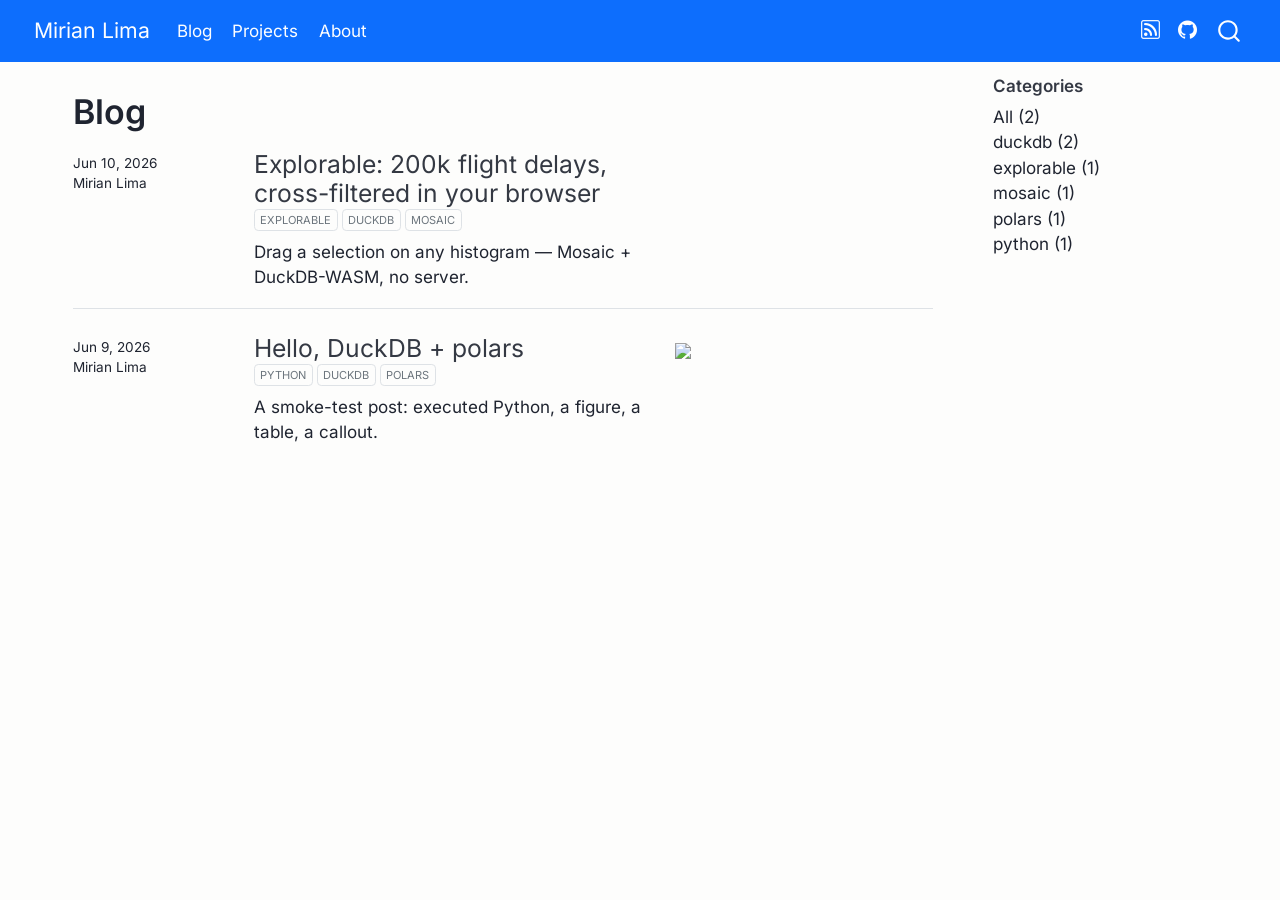
==== ai_docs/design-samples/sample-listing.html @ 85ce5314 "Add self-contained sample pages for the Claude Design round" ====
<!DOCTYPE html>
<html xmlns="http://www.w3.org/1999/xhtml" lang="en" xml:lang="en"><head>

<meta charset="utf-8">
<meta name="generator" content="quarto-1.8.24">

<meta name="viewport" content="width=device-width, initial-scale=1.0, user-scalable=yes">


<title>Blog – Mirian Lima</title>
<style>
code{white-space: pre-wrap;}
span.smallcaps{font-variant: small-caps;}
div.columns{display: flex; gap: min(4vw, 1.5em);}
div.column{flex: auto; overflow-x: auto;}
div.hanging-indent{margin-left: 1.5em; text-indent: -1.5em;}
ul.task-list{list-style: none;}
ul.task-list li input[type="checkbox"] {
width: 0.8em;
margin: 0 0.8em 0.2em -1em;  vertical-align: middle;
}
</style>


<script>const headroomChanged = new CustomEvent("quarto-hrChanged", {
  detail: {},
  bubbles: true,
  cancelable: false,
  composed: false,
});

const announceDismiss = () => {
  const annEl = window.document.getElementById("quarto-announcement");
  if (annEl) {
    annEl.remove();

    const annId = annEl.getAttribute("data-announcement-id");
    window.localStorage.setItem(`quarto-announce-${annId}`, "true");
  }
};

const announceRegister = () => {
  const annEl = window.document.getElementById("quarto-announcement");
  if (annEl) {
    const annId = annEl.getAttribute("data-announcement-id");
    const isDismissed =
      window.localStorage.getItem(`quarto-announce-${annId}`) || false;
    if (isDismissed) {
      announceDismiss();
      return;
    } else {
      annEl.classList.remove("hidden");
    }

    const actionEl = annEl.querySelector(".quarto-announcement-action");
    if (actionEl) {
      actionEl.addEventListener("click", function (e) {
        e.preventDefault();
        // Hide the bar immediately
        announceDismiss();
      });
    }
  }
};

window.document.addEventListener("DOMContentLoaded", function () {
  let init = false;

  announceRegister();

  // Manage the back to top button, if one is present.
  let lastScrollTop = window.pageYOffset || document.documentElement.scrollTop;
  const scrollDownBuffer = 5;
  const scrollUpBuffer = 35;
  const btn = document.getElementById("quarto-back-to-top");
  const hideBackToTop = () => {
    btn.style.display = "none";
  };
  const showBackToTop = () => {
    btn.style.display = "inline-block";
  };
  if (btn) {
    window.document.addEventListener(
      "scroll",
      function () {
        const currentScrollTop =
          window.pageYOffset || document.documentElement.scrollTop;

        // Shows and hides the button 'intelligently' as the user scrolls
        if (currentScrollTop - scrollDownBuffer > lastScrollTop) {
          hideBackToTop();
          lastScrollTop = currentScrollTop <= 0 ? 0 : currentScrollTop;
        } else if (currentScrollTop < lastScrollTop - scrollUpBuffer) {
          showBackToTop();
          lastScrollTop = currentScrollTop <= 0 ? 0 : currentScrollTop;
        }

        // Show the button at the bottom, hides it at the top
        if (currentScrollTop <= 0) {
          hideBackToTop();
        } else if (
          window.innerHeight + currentScrollTop >=
          document.body.offsetHeight
        ) {
          showBackToTop();
        }
      },
      false
    );
  }

  function throttle(func, wait) {
    var timeout;
    return function () {
      const context = this;
      const args = arguments;
      const later = function () {
        clearTimeout(timeout);
        timeout = null;
        func.apply(context, args);
      };

      if (!timeout) {
        timeout = setTimeout(later, wait);
      }
    };
  }

  function headerOffset() {
    // Set an offset if there is are fixed top navbar
    const headerEl = window.document.querySelector("header.fixed-top");
    if (headerEl) {
      return headerEl.clientHeight;
    } else {
      return 0;
    }
  }

  function footerOffset() {
    const footerEl = window.document.querySelector("footer.footer");
    if (footerEl) {
      return footerEl.clientHeight;
    } else {
      return 0;
    }
  }

  function dashboardOffset() {
    const dashboardNavEl = window.document.getElementById(
      "quarto-dashboard-header"
    );
    if (dashboardNavEl !== null) {
      return dashboardNavEl.clientHeight;
    } else {
      return 0;
    }
  }

  function updateDocumentOffsetWithoutAnimation() {
    updateDocumentOffset(false);
  }

  function updateDocumentOffset(animated) {
    // set body offset
    const topOffset = headerOffset();
    const bodyOffset = topOffset + footerOffset() + dashboardOffset();
    const bodyEl = window.document.body;
    bodyEl.setAttribute("data-bs-offset", topOffset);
    bodyEl.style.paddingTop = topOffset + "px";

    // deal with sidebar offsets
    const sidebars = window.document.querySelectorAll(
      ".sidebar, .headroom-target"
    );
    sidebars.forEach((sidebar) => {
      if (!animated) {
        sidebar.classList.add("notransition");
        // Remove the no transition class after the animation has time to complete
        setTimeout(function () {
          sidebar.classList.remove("notransition");
        }, 201);
      }

      if (window.Headroom && sidebar.classList.contains("sidebar-unpinned")) {
        sidebar.style.top = "0";
        sidebar.style.maxHeight = "100vh";
      } else {
        sidebar.style.top = topOffset + "px";
        sidebar.style.maxHeight = "calc(100vh - " + topOffset + "px)";
      }
    });

    // allow space for footer
    const mainContainer = window.document.querySelector(".quarto-container");
    if (mainContainer) {
      mainContainer.style.minHeight = "calc(100vh - " + bodyOffset + "px)";
    }

    // link offset
    let linkStyle = window.document.querySelector("#quarto-target-style");
    if (!linkStyle) {
      linkStyle = window.document.createElement("style");
      linkStyle.setAttribute("id", "quarto-target-style");
      window.document.head.appendChild(linkStyle);
    }
    while (linkStyle.firstChild) {
      linkStyle.removeChild(linkStyle.firstChild);
    }
    if (topOffset > 0) {
      linkStyle.appendChild(
        window.document.createTextNode(`
      section:target::before {
        content: "";
        display: block;
        height: ${topOffset}px;
        margin: -${topOffset}px 0 0;
      }`)
      );
    }
    if (init) {
      window.dispatchEvent(headroomChanged);
    }
    init = true;
  }

  // initialize headroom
  var header = window.document.querySelector("#quarto-header");
  if (header && window.Headroom) {
    const headroom = new window.Headroom(header, {
      tolerance: 5,
      onPin: function () {
        const sidebars = window.document.querySelectorAll(
          ".sidebar, .headroom-target"
        );
        sidebars.forEach((sidebar) => {
          sidebar.classList.remove("sidebar-unpinned");
        });
        updateDocumentOffset();
      },
      onUnpin: function () {
        const sidebars = window.document.querySelectorAll(
          ".sidebar, .headroom-target"
        );
        sidebars.forEach((sidebar) => {
          sidebar.classList.add("sidebar-unpinned");
        });
        updateDocumentOffset();
      },
    });
    headroom.init();

    let frozen = false;
    window.quartoToggleHeadroom = function () {
      if (frozen) {
        headroom.unfreeze();
        frozen = false;
      } else {
        headroom.freeze();
        frozen = true;
      }
    };
  }

  window.addEventListener(
    "hashchange",
    function (e) {
      if (
        getComputedStyle(document.documentElement).scrollBehavior !== "smooth"
      ) {
        window.scrollTo(0, window.pageYOffset - headerOffset());
      }
    },
    false
  );

  // Observe size changed for the header
  const headerEl = window.document.querySelector("header.fixed-top");
  if (headerEl && window.ResizeObserver) {
    const observer = new window.ResizeObserver(() => {
      setTimeout(updateDocumentOffsetWithoutAnimation, 0);
    });
    observer.observe(headerEl, {
      attributes: true,
      childList: true,
      characterData: true,
    });
  } else {
    window.addEventListener(
      "resize",
      throttle(updateDocumentOffsetWithoutAnimation, 50)
    );
  }
  setTimeout(updateDocumentOffsetWithoutAnimation, 250);

  // fixup index.html links if we aren't on the filesystem
  if (window.location.protocol !== "file:") {
    const links = window.document.querySelectorAll("a");
    for (let i = 0; i < links.length; i++) {
      if (links[i].href) {
        links[i].dataset.originalHref = links[i].href;
        links[i].href = links[i].href.replace(/\/index\.html/, "/");
      }
    }

    // Fixup any sharing links that require urls
    // Append url to any sharing urls
    const sharingLinks = window.document.querySelectorAll(
      "a.sidebar-tools-main-item, a.quarto-navigation-tool, a.quarto-navbar-tools, a.quarto-navbar-tools-item"
    );
    for (let i = 0; i < sharingLinks.length; i++) {
      const sharingLink = sharingLinks[i];
      const href = sharingLink.getAttribute("href");
      if (href) {
        sharingLink.setAttribute(
          "href",
          href.replace("|url|", window.location.href)
        );
      }
    }

    // Scroll the active navigation item into view, if necessary
    const navSidebar = window.document.querySelector("nav#quarto-sidebar");
    if (navSidebar) {
      // Find the active item
      const activeItem = navSidebar.querySelector("li.sidebar-item a.active");
      if (activeItem) {
        // Wait for the scroll height and height to resolve by observing size changes on the
        // nav element that is scrollable
        const resizeObserver = new ResizeObserver((_entries) => {
          // The bottom of the element
          const elBottom = activeItem.offsetTop;
          const viewBottom = navSidebar.scrollTop + navSidebar.clientHeight;

          // The element height and scroll height are the same, then we are still loading
          if (viewBottom !== navSidebar.scrollHeight) {
            // Determine if the item isn't visible and scroll to it
            if (elBottom >= viewBottom) {
              navSidebar.scrollTop = elBottom;
            }

            // stop observing now since we've completed the scroll
            resizeObserver.unobserve(navSidebar);
          }
        });
        resizeObserver.observe(navSidebar);
      }
    }
  }
});
</script>
<script>/*!
 * headroom.js v0.12.0 - Give your page some headroom. Hide your header until you need it
 * Copyright (c) 2020 Nick Williams - http://wicky.nillia.ms/headroom.js
 * License: MIT
 */

!function(t,n){"object"==typeof exports&&"undefined"!=typeof module?module.exports=n():"function"==typeof define&&define.amd?define(n):(t=t||self).Headroom=n()}(this,function(){"use strict";function t(){return"undefined"!=typeof window}function d(t){return function(t){return t&&t.document&&function(t){return 9===t.nodeType}(t.document)}(t)?function(t){var n=t.document,o=n.body,s=n.documentElement;return{scrollHeight:function(){return Math.max(o.scrollHeight,s.scrollHeight,o.offsetHeight,s.offsetHeight,o.clientHeight,s.clientHeight)},height:function(){return t.innerHeight||s.clientHeight||o.clientHeight},scrollY:function(){return void 0!==t.pageYOffset?t.pageYOffset:(s||o.parentNode||o).scrollTop}}}(t):function(t){return{scrollHeight:function(){return Math.max(t.scrollHeight,t.offsetHeight,t.clientHeight)},height:function(){return Math.max(t.offsetHeight,t.clientHeight)},scrollY:function(){return t.scrollTop}}}(t)}function n(t,s,e){var n,o=function(){var n=!1;try{var t={get passive(){n=!0}};window.addEventListener("test",t,t),window.removeEventListener("test",t,t)}catch(t){n=!1}return n}(),i=!1,r=d(t),l=r.scrollY(),a={};function c(){var t=Math.round(r.scrollY()),n=r.height(),o=r.scrollHeight();a.scrollY=t,a.lastScrollY=l,a.direction=l<t?"down":"up",a.distance=Math.abs(t-l),a.isOutOfBounds=t<0||o<t+n,a.top=t<=s.offset[a.direction],a.bottom=o<=t+n,a.toleranceExceeded=a.distance>s.tolerance[a.direction],e(a),l=t,i=!1}function h(){i||(i=!0,n=requestAnimationFrame(c))}var u=!!o&&{passive:!0,capture:!1};return t.addEventListener("scroll",h,u),c(),{destroy:function(){cancelAnimationFrame(n),t.removeEventListener("scroll",h,u)}}}function o(t){return t===Object(t)?t:{down:t,up:t}}function s(t,n){n=n||{},Object.assign(this,s.options,n),this.classes=Object.assign({},s.options.classes,n.classes),this.elem=t,this.tolerance=o(this.tolerance),this.offset=o(this.offset),this.initialised=!1,this.frozen=!1}return s.prototype={constructor:s,init:function(){return s.cutsTheMustard&&!this.initialised&&(this.addClass("initial"),this.initialised=!0,setTimeout(function(t){t.scrollTracker=n(t.scroller,{offset:t.offset,tolerance:t.tolerance},t.update.bind(t))},100,this)),this},destroy:function(){this.initialised=!1,Object.keys(this.classes).forEach(this.removeClass,this),this.scrollTracker.destroy()},unpin:function(){!this.hasClass("pinned")&&this.hasClass("unpinned")||(this.addClass("unpinned"),this.removeClass("pinned"),this.onUnpin&&this.onUnpin.call(this))},pin:function(){this.hasClass("unpinned")&&(this.addClass("pinned"),this.removeClass("unpinned"),this.onPin&&this.onPin.call(this))},freeze:function(){this.frozen=!0,this.addClass("frozen")},unfreeze:function(){this.frozen=!1,this.removeClass("frozen")},top:function(){this.hasClass("top")||(this.addClass("top"),this.removeClass("notTop"),this.onTop&&this.onTop.call(this))},notTop:function(){this.hasClass("notTop")||(this.addClass("notTop"),this.removeClass("top"),this.onNotTop&&this.onNotTop.call(this))},bottom:function(){this.hasClass("bottom")||(this.addClass("bottom"),this.removeClass("notBottom"),this.onBottom&&this.onBottom.call(this))},notBottom:function(){this.hasClass("notBottom")||(this.addClass("notBottom"),this.removeClass("bottom"),this.onNotBottom&&this.onNotBottom.call(this))},shouldUnpin:function(t){return"down"===t.direction&&!t.top&&t.toleranceExceeded},shouldPin:function(t){return"up"===t.direction&&t.toleranceExceeded||t.top},addClass:function(t){this.elem.classList.add.apply(this.elem.classList,this.classes[t].split(" "))},removeClass:function(t){this.elem.classList.remove.apply(this.elem.classList,this.classes[t].split(" "))},hasClass:function(t){return this.classes[t].split(" ").every(function(t){return this.classList.contains(t)},this.elem)},update:function(t){t.isOutOfBounds||!0!==this.frozen&&(t.top?this.top():this.notTop(),t.bottom?this.bottom():this.notBottom(),this.shouldUnpin(t)?this.unpin():this.shouldPin(t)&&this.pin())}},s.options={tolerance:{up:0,down:0},offset:0,scroller:t()?window:null,classes:{frozen:"headroom--frozen",pinned:"headroom--pinned",unpinned:"headroom--unpinned",top:"headroom--top",notTop:"headroom--not-top",bottom:"headroom--bottom",notBottom:"headroom--not-bottom",initial:"headroom"}},s.cutsTheMustard=!!(t()&&function(){}.bind&&"classList"in document.documentElement&&Object.assign&&Object.keys&&requestAnimationFrame),s});
</script>
<script>/*!
 * clipboard.js v2.0.11
 * https://clipboardjs.com/
 *
 * Licensed MIT © Zeno Rocha
 */
!function(t,e){"object"==typeof exports&&"object"==typeof module?module.exports=e():"function"==typeof define&&define.amd?define([],e):"object"==typeof exports?exports.ClipboardJS=e():t.ClipboardJS=e()}(this,function(){return n={686:function(t,e,n){"use strict";n.d(e,{default:function(){return b}});var e=n(279),i=n.n(e),e=n(370),u=n.n(e),e=n(817),r=n.n(e);function c(t){try{return document.execCommand(t)}catch(t){return}}var a=function(t){t=r()(t);return c("cut"),t};function o(t,e){var n,o,t=(n=t,o="rtl"===document.documentElement.getAttribute("dir"),(t=document.createElement("textarea")).style.fontSize="12pt",t.style.border="0",t.style.padding="0",t.style.margin="0",t.style.position="absolute",t.style[o?"right":"left"]="-9999px",o=window.pageYOffset||document.documentElement.scrollTop,t.style.top="".concat(o,"px"),t.setAttribute("readonly",""),t.value=n,t);return e.container.appendChild(t),e=r()(t),c("copy"),t.remove(),e}var f=function(t){var e=1<arguments.length&&void 0!==arguments[1]?arguments[1]:{container:document.body},n="";return"string"==typeof t?n=o(t,e):t instanceof HTMLInputElement&&!["text","search","url","tel","password"].includes(null==t?void 0:t.type)?n=o(t.value,e):(n=r()(t),c("copy")),n};function l(t){return(l="function"==typeof Symbol&&"symbol"==typeof Symbol.iterator?function(t){return typeof t}:function(t){return t&&"function"==typeof Symbol&&t.constructor===Symbol&&t!==Symbol.prototype?"symbol":typeof t})(t)}var s=function(){var t=0<arguments.length&&void 0!==arguments[0]?arguments[0]:{},e=t.action,n=void 0===e?"copy":e,o=t.container,e=t.target,t=t.text;if("copy"!==n&&"cut"!==n)throw new Error('Invalid "action" value, use either "copy" or "cut"');if(void 0!==e){if(!e||"object"!==l(e)||1!==e.nodeType)throw new Error('Invalid "target" value, use a valid Element');if("copy"===n&&e.hasAttribute("disabled"))throw new Error('Invalid "target" attribute. Please use "readonly" instead of "disabled" attribute');if("cut"===n&&(e.hasAttribute("readonly")||e.hasAttribute("disabled")))throw new Error('Invalid "target" attribute. You can\'t cut text from elements with "readonly" or "disabled" attributes')}return t?f(t,{container:o}):e?"cut"===n?a(e):f(e,{container:o}):void 0};function p(t){return(p="function"==typeof Symbol&&"symbol"==typeof Symbol.iterator?function(t){return typeof t}:function(t){return t&&"function"==typeof Symbol&&t.constructor===Symbol&&t!==Symbol.prototype?"symbol":typeof t})(t)}function d(t,e){for(var n=0;n<e.length;n++){var o=e[n];o.enumerable=o.enumerable||!1,o.configurable=!0,"value"in o&&(o.writable=!0),Object.defineProperty(t,o.key,o)}}function y(t,e){return(y=Object.setPrototypeOf||function(t,e){return t.__proto__=e,t})(t,e)}function h(n){var o=function(){if("undefined"==typeof Reflect||!Reflect.construct)return!1;if(Reflect.construct.sham)return!1;if("function"==typeof Proxy)return!0;try{return Date.prototype.toString.call(Reflect.construct(Date,[],function(){})),!0}catch(t){return!1}}();return function(){var t,e=v(n);return t=o?(t=v(this).constructor,Reflect.construct(e,arguments,t)):e.apply(this,arguments),e=this,!(t=t)||"object"!==p(t)&&"function"!=typeof t?function(t){if(void 0!==t)return t;throw new ReferenceError("this hasn't been initialised - super() hasn't been called")}(e):t}}function v(t){return(v=Object.setPrototypeOf?Object.getPrototypeOf:function(t){return t.__proto__||Object.getPrototypeOf(t)})(t)}function m(t,e){t="data-clipboard-".concat(t);if(e.hasAttribute(t))return e.getAttribute(t)}var b=function(){!function(t,e){if("function"!=typeof e&&null!==e)throw new TypeError("Super expression must either be null or a function");t.prototype=Object.create(e&&e.prototype,{constructor:{value:t,writable:!0,configurable:!0}}),e&&y(t,e)}(r,i());var t,e,n,o=h(r);function r(t,e){var n;return function(t){if(!(t instanceof r))throw new TypeError("Cannot call a class as a function")}(this),(n=o.call(this)).resolveOptions(e),n.listenClick(t),n}return t=r,n=[{key:"copy",value:function(t){var e=1<arguments.length&&void 0!==arguments[1]?arguments[1]:{container:document.body};return f(t,e)}},{key:"cut",value:function(t){return a(t)}},{key:"isSupported",value:function(){var t=0<arguments.length&&void 0!==arguments[0]?arguments[0]:["copy","cut"],t="string"==typeof t?[t]:t,e=!!document.queryCommandSupported;return t.forEach(function(t){e=e&&!!document.queryCommandSupported(t)}),e}}],(e=[{key:"resolveOptions",value:function(){var t=0<arguments.length&&void 0!==arguments[0]?arguments[0]:{};this.action="function"==typeof t.action?t.action:this.defaultAction,this.target="function"==typeof t.target?t.target:this.defaultTarget,this.text="function"==typeof t.text?t.text:this.defaultText,this.container="object"===p(t.container)?t.container:document.body}},{key:"listenClick",value:function(t){var e=this;this.listener=u()(t,"click",function(t){return e.onClick(t)})}},{key:"onClick",value:function(t){var e=t.delegateTarget||t.currentTarget,n=this.action(e)||"copy",t=s({action:n,container:this.container,target:this.target(e),text:this.text(e)});this.emit(t?"success":"error",{action:n,text:t,trigger:e,clearSelection:function(){e&&e.focus(),window.getSelection().removeAllRanges()}})}},{key:"defaultAction",value:function(t){return m("action",t)}},{key:"defaultTarget",value:function(t){t=m("target",t);if(t)return document.querySelector(t)}},{key:"defaultText",value:function(t){return m("text",t)}},{key:"destroy",value:function(){this.listener.destroy()}}])&&d(t.prototype,e),n&&d(t,n),r}()},828:function(t){var e;"undefined"==typeof Element||Element.prototype.matches||((e=Element.prototype).matches=e.matchesSelector||e.mozMatchesSelector||e.msMatchesSelector||e.oMatchesSelector||e.webkitMatchesSelector),t.exports=function(t,e){for(;t&&9!==t.nodeType;){if("function"==typeof t.matches&&t.matches(e))return t;t=t.parentNode}}},438:function(t,e,n){var u=n(828);function i(t,e,n,o,r){var i=function(e,n,t,o){return function(t){t.delegateTarget=u(t.target,n),t.delegateTarget&&o.call(e,t)}}.apply(this,arguments);return t.addEventListener(n,i,r),{destroy:function(){t.removeEventListener(n,i,r)}}}t.exports=function(t,e,n,o,r){return"function"==typeof t.addEventListener?i.apply(null,arguments):"function"==typeof n?i.bind(null,document).apply(null,arguments):("string"==typeof t&&(t=document.querySelectorAll(t)),Array.prototype.map.call(t,function(t){return i(t,e,n,o,r)}))}},879:function(t,n){n.node=function(t){return void 0!==t&&t instanceof HTMLElement&&1===t.nodeType},n.nodeList=function(t){var e=Object.prototype.toString.call(t);return void 0!==t&&("[object NodeList]"===e||"[object HTMLCollection]"===e)&&"length"in t&&(0===t.length||n.node(t[0]))},n.string=function(t){return"string"==typeof t||t instanceof String},n.fn=function(t){return"[object Function]"===Object.prototype.toString.call(t)}},370:function(t,e,n){var f=n(879),l=n(438);t.exports=function(t,e,n){if(!t&&!e&&!n)throw new Error("Missing required arguments");if(!f.string(e))throw new TypeError("Second argument must be a String");if(!f.fn(n))throw new TypeError("Third argument must be a Function");if(f.node(t))return c=e,a=n,(u=t).addEventListener(c,a),{destroy:function(){u.removeEventListener(c,a)}};if(f.nodeList(t))return o=t,r=e,i=n,Array.prototype.forEach.call(o,function(t){t.addEventListener(r,i)}),{destroy:function(){Array.prototype.forEach.call(o,function(t){t.removeEventListener(r,i)})}};if(f.string(t))return t=t,e=e,n=n,l(document.body,t,e,n);throw new TypeError("First argument must be a String, HTMLElement, HTMLCollection, or NodeList");var o,r,i,u,c,a}},817:function(t){t.exports=function(t){var e,n="SELECT"===t.nodeName?(t.focus(),t.value):"INPUT"===t.nodeName||"TEXTAREA"===t.nodeName?((e=t.hasAttribute("readonly"))||t.setAttribute("readonly",""),t.select(),t.setSelectionRange(0,t.value.length),e||t.removeAttribute("readonly"),t.value):(t.hasAttribute("contenteditable")&&t.focus(),n=window.getSelection(),(e=document.createRange()).selectNodeContents(t),n.removeAllRanges(),n.addRange(e),n.toString());return n}},279:function(t){function e(){}e.prototype={on:function(t,e,n){var o=this.e||(this.e={});return(o[t]||(o[t]=[])).push({fn:e,ctx:n}),this},once:function(t,e,n){var o=this;function r(){o.off(t,r),e.apply(n,arguments)}return r._=e,this.on(t,r,n)},emit:function(t){for(var e=[].slice.call(arguments,1),n=((this.e||(this.e={}))[t]||[]).slice(),o=0,r=n.length;o<r;o++)n[o].fn.apply(n[o].ctx,e);return this},off:function(t,e){var n=this.e||(this.e={}),o=n[t],r=[];if(o&&e)for(var i=0,u=o.length;i<u;i++)o[i].fn!==e&&o[i].fn._!==e&&r.push(o[i]);return r.length?n[t]=r:delete n[t],this}},t.exports=e,t.exports.TinyEmitter=e}},r={},o.n=function(t){var e=t&&t.__esModule?function(){return t.default}:function(){return t};return o.d(e,{a:e}),e},o.d=function(t,e){for(var n in e)o.o(e,n)&&!o.o(t,n)&&Object.defineProperty(t,n,{enumerable:!0,get:e[n]})},o.o=function(t,e){return Object.prototype.hasOwnProperty.call(t,e)},o(686).default;function o(t){if(r[t])return r[t].exports;var e=r[t]={exports:{}};return n[t](e,e.exports,o),e.exports}var n,r});</script>
<script>/*! @algolia/autocomplete-js 1.19.1 | MIT License | © Algolia, Inc. and contributors | https://github.com/algolia/autocomplete */
!function(e,t){"object"==typeof exports&&"undefined"!=typeof module?t(exports):"function"==typeof define&&define.amd?define(["exports"],t):t((e="undefined"!=typeof globalThis?globalThis:e||self)["@algolia/autocomplete-js"]={})}(this,(function(e){"use strict";function t(e,t){var n=Object.keys(e);if(Object.getOwnPropertySymbols){var r=Object.getOwnPropertySymbols(e);t&&(r=r.filter((function(t){return Object.getOwnPropertyDescriptor(e,t).enumerable}))),n.push.apply(n,r)}return n}function n(e){for(var n=1;n<arguments.length;n++){var r=null!=arguments[n]?arguments[n]:{};n%2?t(Object(r),!0).forEach((function(t){o(e,t,r[t])})):Object.getOwnPropertyDescriptors?Object.defineProperties(e,Object.getOwnPropertyDescriptors(r)):t(Object(r)).forEach((function(t){Object.defineProperty(e,t,Object.getOwnPropertyDescriptor(r,t))}))}return e}function r(e){return r="function"==typeof Symbol&&"symbol"==typeof Symbol.iterator?function(e){return typeof e}:function(e){return e&&"function"==typeof Symbol&&e.constructor===Symbol&&e!==Symbol.prototype?"symbol":typeof e},r(e)}function o(e,t,n){return(t=function(e){var t=function(e,t){if("object"!=typeof e||null===e)return e;var n=e[Symbol.toPrimitive];if(void 0!==n){var r=n.call(e,t||"default");if("object"!=typeof r)return r;throw new TypeError("@@toPrimitive must return a primitive value.")}return("string"===t?String:Number)(e)}(e,"string");return"symbol"==typeof t?t:String(t)}(t))in e?Object.defineProperty(e,t,{value:n,enumerable:!0,configurable:!0,writable:!0}):e[t]=n,e}function i(){return i=Object.assign?Object.assign.bind():function(e){for(var t=1;t<arguments.length;t++){var n=arguments[t];for(var r in n)Object.prototype.hasOwnProperty.call(n,r)&&(e[r]=n[r])}return e},i.apply(this,arguments)}function u(e,t){if(null==e)return{};var n,r,o=function(e,t){if(null==e)return{};var n,r,o={},i=Object.keys(e);for(r=0;r<i.length;r++)n=i[r],t.indexOf(n)>=0||(o[n]=e[n]);return o}(e,t);if(Object.getOwnPropertySymbols){var i=Object.getOwnPropertySymbols(e);for(r=0;r<i.length;r++)n=i[r],t.indexOf(n)>=0||Object.prototype.propertyIsEnumerable.call(e,n)&&(o[n]=e[n])}return o}function a(e,t){return function(e){if(Array.isArray(e))return e}(e)||function(e,t){var n=null==e?null:"undefined"!=typeof Symbol&&e[Symbol.iterator]||e["@@iterator"];if(null!=n){var r,o,i,u,a=[],l=!0,c=!1;try{if(i=(n=n.call(e)).next,0===t){if(Object(n)!==n)return;l=!1}else for(;!(l=(r=i.call(n)).done)&&(a.push(r.value),a.length!==t);l=!0);}catch(e){c=!0,o=e}finally{try{if(!l&&null!=n.return&&(u=n.return(),Object(u)!==u))return}finally{if(c)throw o}}return a}}(e,t)||c(e,t)||function(){throw new TypeError("Invalid attempt to destructure non-iterable instance.\nIn order to be iterable, non-array objects must have a [Symbol.iterator]() method.")}()}function l(e){return function(e){if(Array.isArray(e))return s(e)}(e)||function(e){if("undefined"!=typeof Symbol&&null!=e[Symbol.iterator]||null!=e["@@iterator"])return Array.from(e)}(e)||c(e)||function(){throw new TypeError("Invalid attempt to spread non-iterable instance.\nIn order to be iterable, non-array objects must have a [Symbol.iterator]() method.")}()}function c(e,t){if(e){if("string"==typeof e)return s(e,t);var n=Object.prototype.toString.call(e).slice(8,-1);return"Object"===n&&e.constructor&&(n=e.constructor.name),"Map"===n||"Set"===n?Array.from(e):"Arguments"===n||/^(?:Ui|I)nt(?:8|16|32)(?:Clamped)?Array$/.test(n)?s(e,t):void 0}}function s(e,t){(null==t||t>e.length)&&(t=e.length);for(var n=0,r=new Array(t);n<t;n++)r[n]=e[n];return r}function f(e){return{current:e}}function p(e,t){var n=void 0;return function(){for(var r=arguments.length,o=new Array(r),i=0;i<r;i++)o[i]=arguments[i];n&&clearTimeout(n),n=setTimeout((function(){return e.apply(void 0,o)}),t)}}function m(e){return e.reduce((function(e,t){return e.concat(t)}),[])}var v=0;function d(){return"autocomplete-".concat(v++)}function y(e,t){return t.reduce((function(e,t){return e&&e[t]}),e)}function b(e){return 0===e.collections.length?0:e.collections.reduce((function(e,t){return e+t.items.length}),0)}function g(e){return e!==Object(e)}function h(e,t){if(e===t)return!0;if(g(e)||g(t)||"function"==typeof e||"function"==typeof t)return e===t;if(Object.keys(e).length!==Object.keys(t).length)return!1;for(var n=0,r=Object.keys(e);n<r.length;n++){var o=r[n];if(!(o in t))return!1;if(!h(e[o],t[o]))return!1}return!0}var _=function(){};var O="1.19.1",S=[{segment:"autocomplete-core",version:O}];function j(e){var t=e.item,n=e.items,r=void 0===n?[]:n;return{index:t.__autocomplete_indexName,items:[t],positions:[1+r.findIndex((function(e){return e.objectID===t.objectID}))],queryID:t.__autocomplete_queryID,algoliaSource:["autocomplete"]}}function P(e,t){return function(e){if(Array.isArray(e))return e}(e)||function(e,t){var n=null==e?null:"undefined"!=typeof Symbol&&e[Symbol.iterator]||e["@@iterator"];if(null!=n){var r,o,i,u,a=[],l=!0,c=!1;try{if(i=(n=n.call(e)).next,0===t){if(Object(n)!==n)return;l=!1}else for(;!(l=(r=i.call(n)).done)&&(a.push(r.value),a.length!==t);l=!0);}catch(e){c=!0,o=e}finally{try{if(!l&&null!=n.return&&(u=n.return(),Object(u)!==u))return}finally{if(c)throw o}}return a}}(e,t)||function(e,t){if(!e)return;if("string"==typeof e)return w(e,t);var n=Object.prototype.toString.call(e).slice(8,-1);"Object"===n&&e.constructor&&(n=e.constructor.name);if("Map"===n||"Set"===n)return Array.from(e);if("Arguments"===n||/^(?:Ui|I)nt(?:8|16|32)(?:Clamped)?Array$/.test(n))return w(e,t)}(e,t)||function(){throw new TypeError("Invalid attempt to destructure non-iterable instance.\nIn order to be iterable, non-array objects must have a [Symbol.iterator]() method.")}()}function w(e,t){(null==t||t>e.length)&&(t=e.length);for(var n=0,r=new Array(t);n<t;n++)r[n]=e[n];return r}var I=["items"],A=["items"];function E(e){return E="function"==typeof Symbol&&"symbol"==typeof Symbol.iterator?function(e){return typeof e}:function(e){return e&&"function"==typeof Symbol&&e.constructor===Symbol&&e!==Symbol.prototype?"symbol":typeof e},E(e)}function D(e){return function(e){if(Array.isArray(e))return C(e)}(e)||function(e){if("undefined"!=typeof Symbol&&null!=e[Symbol.iterator]||null!=e["@@iterator"])return Array.from(e)}(e)||function(e,t){if(!e)return;if("string"==typeof e)return C(e,t);var n=Object.prototype.toString.call(e).slice(8,-1);"Object"===n&&e.constructor&&(n=e.constructor.name);if("Map"===n||"Set"===n)return Array.from(e);if("Arguments"===n||/^(?:Ui|I)nt(?:8|16|32)(?:Clamped)?Array$/.test(n))return C(e,t)}(e)||function(){throw new TypeError("Invalid attempt to spread non-iterable instance.\nIn order to be iterable, non-array objects must have a [Symbol.iterator]() method.")}()}function C(e,t){(null==t||t>e.length)&&(t=e.length);for(var n=0,r=new Array(t);n<t;n++)r[n]=e[n];return r}function k(e,t){if(null==e)return{};var n,r,o=function(e,t){if(null==e)return{};var n,r,o={},i=Object.keys(e);for(r=0;r<i.length;r++)n=i[r],t.indexOf(n)>=0||(o[n]=e[n]);return o}(e,t);if(Object.getOwnPropertySymbols){var i=Object.getOwnPropertySymbols(e);for(r=0;r<i.length;r++)n=i[r],t.indexOf(n)>=0||Object.prototype.propertyIsEnumerable.call(e,n)&&(o[n]=e[n])}return o}function x(e,t){var n=Object.keys(e);if(Object.getOwnPropertySymbols){var r=Object.getOwnPropertySymbols(e);t&&(r=r.filter((function(t){return Object.getOwnPropertyDescriptor(e,t).enumerable}))),n.push.apply(n,r)}return n}function N(e){for(var t=1;t<arguments.length;t++){var n=null!=arguments[t]?arguments[t]:{};t%2?x(Object(n),!0).forEach((function(t){T(e,t,n[t])})):Object.getOwnPropertyDescriptors?Object.defineProperties(e,Object.getOwnPropertyDescriptors(n)):x(Object(n)).forEach((function(t){Object.defineProperty(e,t,Object.getOwnPropertyDescriptor(n,t))}))}return e}function T(e,t,n){return(t=function(e){var t=function(e,t){if("object"!==E(e)||null===e)return e;var n=e[Symbol.toPrimitive];if(void 0!==n){var r=n.call(e,t||"default");if("object"!==E(r))return r;throw new TypeError("@@toPrimitive must return a primitive value.")}return("string"===t?String:Number)(e)}(e,"string");return"symbol"===E(t)?t:String(t)}(t))in e?Object.defineProperty(e,t,{value:n,enumerable:!0,configurable:!0,writable:!0}):e[t]=n,e}function q(e){for(var t=arguments.length>1&&void 0!==arguments[1]?arguments[1]:20,n=[],r=0;r<e.objectIDs.length;r+=t)n.push(N(N({},e),{},{objectIDs:e.objectIDs.slice(r,r+t)}));return n}function B(e){return e.map((function(e){var t=e.items,n=k(e,I);return N(N({},n),{},{objectIDs:(null==t?void 0:t.map((function(e){return e.objectID})))||n.objectIDs})}))}function R(e){var t,n,r,o=(t=P((e.version||"").split(".").map(Number),2),n=t[0],r=t[1],n>=3||2===n&&r>=4||1===n&&r>=10);function i(t,n,r){if(o&&void 0!==r){var i=r[0].__autocomplete_algoliaCredentials,u={"X-Algolia-Application-Id":i.appId,"X-Algolia-API-Key":i.apiKey};e.apply(void 0,[t].concat(D(n),[{headers:u}]))}else e.apply(void 0,[t].concat(D(n)))}return{init:function(t,n){e("init",{appId:t,apiKey:n})},setAuthenticatedUserToken:function(t){e("setAuthenticatedUserToken",t)},setUserToken:function(t){e("setUserToken",t)},clickedObjectIDsAfterSearch:function(){for(var e=arguments.length,t=new Array(e),n=0;n<e;n++)t[n]=arguments[n];t.length>0&&i("clickedObjectIDsAfterSearch",B(t),t[0].items)},clickedObjectIDs:function(){for(var e=arguments.length,t=new Array(e),n=0;n<e;n++)t[n]=arguments[n];t.length>0&&i("clickedObjectIDs",B(t),t[0].items)},clickedFilters:function(){for(var t=arguments.length,n=new Array(t),r=0;r<t;r++)n[r]=arguments[r];n.length>0&&e.apply(void 0,["clickedFilters"].concat(n))},convertedObjectIDsAfterSearch:function(){for(var e=arguments.length,t=new Array(e),n=0;n<e;n++)t[n]=arguments[n];t.length>0&&i("convertedObjectIDsAfterSearch",B(t),t[0].items)},convertedObjectIDs:function(){for(var e=arguments.length,t=new Array(e),n=0;n<e;n++)t[n]=arguments[n];t.length>0&&i("convertedObjectIDs",B(t),t[0].items)},convertedFilters:function(){for(var t=arguments.length,n=new Array(t),r=0;r<t;r++)n[r]=arguments[r];n.length>0&&e.apply(void 0,["convertedFilters"].concat(n))},viewedObjectIDs:function(){for(var e=arguments.length,t=new Array(e),n=0;n<e;n++)t[n]=arguments[n];t.length>0&&t.reduce((function(e,t){var n=t.items,r=k(t,A);return[].concat(D(e),D(q(N(N({},r),{},{objectIDs:(null==n?void 0:n.map((function(e){return e.objectID})))||r.objectIDs})).map((function(e){return{items:n,payload:e}}))))}),[]).forEach((function(e){var t=e.items;return i("viewedObjectIDs",[e.payload],t)}))},viewedFilters:function(){for(var t=arguments.length,n=new Array(t),r=0;r<t;r++)n[r]=arguments[r];n.length>0&&e.apply(void 0,["viewedFilters"].concat(n))}}}function L(e){var t=e.items.reduce((function(e,t){var n;return e[t.__autocomplete_indexName]=(null!==(n=e[t.__autocomplete_indexName])&&void 0!==n?n:[]).concat(t),e}),{});return Object.keys(t).map((function(e){return{index:e,items:t[e],algoliaSource:["autocomplete"]}}))}function F(e){return e.objectID&&e.__autocomplete_indexName&&e.__autocomplete_queryID}function U(e){return U="function"==typeof Symbol&&"symbol"==typeof Symbol.iterator?function(e){return typeof e}:function(e){return e&&"function"==typeof Symbol&&e.constructor===Symbol&&e!==Symbol.prototype?"symbol":typeof e},U(e)}function M(e){return function(e){if(Array.isArray(e))return H(e)}(e)||function(e){if("undefined"!=typeof Symbol&&null!=e[Symbol.iterator]||null!=e["@@iterator"])return Array.from(e)}(e)||function(e,t){if(!e)return;if("string"==typeof e)return H(e,t);var n=Object.prototype.toString.call(e).slice(8,-1);"Object"===n&&e.constructor&&(n=e.constructor.name);if("Map"===n||"Set"===n)return Array.from(e);if("Arguments"===n||/^(?:Ui|I)nt(?:8|16|32)(?:Clamped)?Array$/.test(n))return H(e,t)}(e)||function(){throw new TypeError("Invalid attempt to spread non-iterable instance.\nIn order to be iterable, non-array objects must have a [Symbol.iterator]() method.")}()}function H(e,t){(null==t||t>e.length)&&(t=e.length);for(var n=0,r=new Array(t);n<t;n++)r[n]=e[n];return r}function V(e,t){var n=Object.keys(e);if(Object.getOwnPropertySymbols){var r=Object.getOwnPropertySymbols(e);t&&(r=r.filter((function(t){return Object.getOwnPropertyDescriptor(e,t).enumerable}))),n.push.apply(n,r)}return n}function W(e){for(var t=1;t<arguments.length;t++){var n=null!=arguments[t]?arguments[t]:{};t%2?V(Object(n),!0).forEach((function(t){Q(e,t,n[t])})):Object.getOwnPropertyDescriptors?Object.defineProperties(e,Object.getOwnPropertyDescriptors(n)):V(Object(n)).forEach((function(t){Object.defineProperty(e,t,Object.getOwnPropertyDescriptor(n,t))}))}return e}function Q(e,t,n){return(t=function(e){var t=function(e,t){if("object"!==U(e)||null===e)return e;var n=e[Symbol.toPrimitive];if(void 0!==n){var r=n.call(e,t||"default");if("object"!==U(r))return r;throw new TypeError("@@toPrimitive must return a primitive value.")}return("string"===t?String:Number)(e)}(e,"string");return"symbol"===U(t)?t:String(t)}(t))in e?Object.defineProperty(e,t,{value:n,enumerable:!0,configurable:!0,writable:!0}):e[t]=n,e}var K="2.15.0",$="https://cdn.jsdelivr.net/npm/search-insights@".concat(K,"/dist/search-insights.min.js"),z=p((function(e){var t=e.onItemsChange,n=e.items,r=e.insights,o=e.state;t({insights:r,insightsEvents:L({items:n}).map((function(e){return W({eventName:"Items Viewed"},e)})),state:o})}),400);function G(e){var t=function(e){return W({onItemsChange:function(e){var t=e.insights,n=e.insightsEvents,r=e.state;t.viewedObjectIDs.apply(t,M(n.map((function(e){return W(W({},e),{},{algoliaSource:J(e.algoliaSource,r.context)})}))))},onSelect:function(e){var t=e.insights,n=e.insightsEvents,r=e.state;t.clickedObjectIDsAfterSearch.apply(t,M(n.map((function(e){return W(W({},e),{},{algoliaSource:J(e.algoliaSource,r.context)})}))))},onActive:_,__autocomplete_clickAnalytics:!0},e)}(e),n=t.insightsClient,r=t.insightsInitParams,o=t.onItemsChange,i=t.onSelect,u=t.onActive,a=t.__autocomplete_clickAnalytics,l=n;if(n||function(e){if("undefined"!=typeof window)e({window:window})}((function(e){var t=e.window,n=t.AlgoliaAnalyticsObject||"aa";"string"==typeof n&&(l=t[n]),l||(t.AlgoliaAnalyticsObject=n,t[n]||(t[n]=function(){t[n].queue||(t[n].queue=[]);for(var e=arguments.length,r=new Array(e),o=0;o<e;o++)r[o]=arguments[o];t[n].queue.push(r)}),t[n].version=K,l=t[n],function(e){var t="[Autocomplete]: Could not load search-insights.js. Please load it manually following https://alg.li/insights-autocomplete";try{var n=e.document.createElement("script");n.async=!0,n.src=$,n.onerror=function(){console.error(t)},document.body.appendChild(n)}catch(e){console.error(t)}}(t))})),!l)return{};r&&l("init",W({partial:!0},r));var c=R(l),s=f([]),m=p((function(e){var t=e.state;if(t.isOpen){var n=t.collections.reduce((function(e,t){return[].concat(M(e),M(t.items))}),[]).filter(F);h(s.current.map((function(e){return e.objectID})),n.map((function(e){return e.objectID})))||(s.current=n,n.length>0&&z({onItemsChange:o,items:n,insights:c,state:t}))}}),0);return{name:"aa.algoliaInsightsPlugin",subscribe:function(e){var t=e.setContext,n=e.onSelect,r=e.onActive;function o(e){t({algoliaInsightsPlugin:{__algoliaSearchParameters:W(W({},a?{clickAnalytics:!0}:{}),e?{userToken:X(e)}:{}),insights:c}})}l("addAlgoliaAgent","insights-plugin"),o(),l("onUserTokenChange",(function(e){o(e)})),l("getUserToken",null,(function(e,t){o(t)})),n((function(e){var t=e.item,n=e.state,r=e.event,o=e.source;F(t)&&i({state:n,event:r,insights:c,item:t,insightsEvents:[W({eventName:"Item Selected"},j({item:t,items:o.getItems().filter(F)}))]})})),r((function(e){var t=e.item,n=e.source,r=e.state,o=e.event;F(t)&&u({state:r,event:o,insights:c,item:t,insightsEvents:[W({eventName:"Item Active"},j({item:t,items:n.getItems().filter(F)}))]})}))},onStateChange:function(e){var t=e.state;m({state:t})},__autocomplete_pluginOptions:e}}function J(){var e,t=arguments.length>0&&void 0!==arguments[0]?arguments[0]:[],n=arguments.length>1?arguments[1]:void 0;return[].concat(M(t),["autocomplete-internal"],M(null!==(e=n.algoliaInsightsPlugin)&&void 0!==e&&e.__automaticInsights?["autocomplete-automatic"]:[]))}function X(e){return"number"==typeof e?e.toString():e}function Y(e,t){var n=t;return{then:function(t,r){return Y(e.then(ee(t,n,e),ee(r,n,e)),n)},catch:function(t){return Y(e.catch(ee(t,n,e)),n)},finally:function(t){return t&&n.onCancelList.push(t),Y(e.finally(ee(t&&function(){return n.onCancelList=[],t()},n,e)),n)},cancel:function(){n.isCanceled=!0;var e=n.onCancelList;n.onCancelList=[],e.forEach((function(e){e()}))},isCanceled:function(){return!0===n.isCanceled}}}function Z(e){return Y(e,{isCanceled:!1,onCancelList:[]})}function ee(e,t,n){return e?function(n){return t.isCanceled?n:e(n)}:n}var te,ne=!0;function re(e,t,n,r){if(!n)return null;if(e<0&&(null===t||null!==r&&0===t))return n+e;var o=(null===t?-1:t)+e;return o<=-1||o>=n?null===r?null:0:o}function oe(e,t){var n=Object.keys(e);if(Object.getOwnPropertySymbols){var r=Object.getOwnPropertySymbols(e);t&&(r=r.filter((function(t){return Object.getOwnPropertyDescriptor(e,t).enumerable}))),n.push.apply(n,r)}return n}function ie(e){for(var t=1;t<arguments.length;t++){var n=null!=arguments[t]?arguments[t]:{};t%2?oe(Object(n),!0).forEach((function(t){ue(e,t,n[t])})):Object.getOwnPropertyDescriptors?Object.defineProperties(e,Object.getOwnPropertyDescriptors(n)):oe(Object(n)).forEach((function(t){Object.defineProperty(e,t,Object.getOwnPropertyDescriptor(n,t))}))}return e}function ue(e,t,n){return(t=function(e){var t=function(e,t){if("object"!==ae(e)||null===e)return e;var n=e[Symbol.toPrimitive];if(void 0!==n){var r=n.call(e,t||"default");if("object"!==ae(r))return r;throw new TypeError("@@toPrimitive must return a primitive value.")}return("string"===t?String:Number)(e)}(e,"string");return"symbol"===ae(t)?t:String(t)}(t))in e?Object.defineProperty(e,t,{value:n,enumerable:!0,configurable:!0,writable:!0}):e[t]=n,e}function ae(e){return ae="function"==typeof Symbol&&"symbol"==typeof Symbol.iterator?function(e){return typeof e}:function(e){return e&&"function"==typeof Symbol&&e.constructor===Symbol&&e!==Symbol.prototype?"symbol":typeof e},ae(e)}function le(e,t){var n="undefined"!=typeof Symbol&&e[Symbol.iterator]||e["@@iterator"];if(!n){if(Array.isArray(e)||(n=function(e,t){if(!e)return;if("string"==typeof e)return ce(e,t);var n=Object.prototype.toString.call(e).slice(8,-1);"Object"===n&&e.constructor&&(n=e.constructor.name);if("Map"===n||"Set"===n)return Array.from(e);if("Arguments"===n||/^(?:Ui|I)nt(?:8|16|32)(?:Clamped)?Array$/.test(n))return ce(e,t)}(e))||t&&e&&"number"==typeof e.length){n&&(e=n);var r=0,o=function(){};return{s:o,n:function(){return r>=e.length?{done:!0}:{done:!1,value:e[r++]}},e:function(e){throw e},f:o}}throw new TypeError("Invalid attempt to iterate non-iterable instance.\nIn order to be iterable, non-array objects must have a [Symbol.iterator]() method.")}var i,u=!0,a=!1;return{s:function(){n=n.call(e)},n:function(){var e=n.next();return u=e.done,e},e:function(e){a=!0,i=e},f:function(){try{u||null==n.return||n.return()}finally{if(a)throw i}}}}function ce(e,t){(null==t||t>e.length)&&(t=e.length);for(var n=0,r=new Array(t);n<t;n++)r[n]=e[n];return r}var se=function(e,t){var n,r=!1,o=[],i=le(e);try{for(i.s();!(n=i.n()).done;){var u,a,l,c=null===(u=n.value.__autocomplete_pluginOptions)||void 0===u||null===(a=(l=u).awaitSubmit)||void 0===a?void 0:a.call(l);if("number"==typeof c)o.push(c);else if(!0===c){r=!0;break}}}catch(e){i.e(e)}finally{i.f()}return r?t.wait():o.length>0?t.wait(Math.max.apply(Math,o)):void 0};function fe(e){var t=function(e){var t=e.collections.map((function(e){return e.items.length})).reduce((function(e,t,n){var r=(e[n-1]||0)+t;return e.push(r),e}),[]).reduce((function(t,n){return n<=e.activeItemId?t+1:t}),0);return e.collections[t]}(e);if(!t)return null;var n=t.items[function(e){for(var t=e.state,n=e.collection,r=!1,o=0,i=0;!1===r;){var u=t.collections[o];if(u===n){r=!0;break}i+=u.items.length,o++}return t.activeItemId-i}({state:e,collection:t})],r=t.source;return{item:n,itemInputValue:r.getItemInputValue({item:n,state:e}),itemUrl:r.getItemUrl({item:n,state:e}),source:r}}function pe(e,t,n){return[e,null==n?void 0:n.sourceId,t].filter(Boolean).join("-").replace(/\s/g,"")}var me=/((gt|sm)-|galaxy nexus)|samsung[- ]|samsungbrowser/i;function ve(e){return e.nativeEvent||e}function de(e){return de="function"==typeof Symbol&&"symbol"==typeof Symbol.iterator?function(e){return typeof e}:function(e){return e&&"function"==typeof Symbol&&e.constructor===Symbol&&e!==Symbol.prototype?"symbol":typeof e},de(e)}function ye(e,t){var n=Object.keys(e);if(Object.getOwnPropertySymbols){var r=Object.getOwnPropertySymbols(e);t&&(r=r.filter((function(t){return Object.getOwnPropertyDescriptor(e,t).enumerable}))),n.push.apply(n,r)}return n}function be(e,t,n){return(t=function(e){var t=function(e,t){if("object"!==de(e)||null===e)return e;var n=e[Symbol.toPrimitive];if(void 0!==n){var r=n.call(e,t||"default");if("object"!==de(r))return r;throw new TypeError("@@toPrimitive must return a primitive value.")}return("string"===t?String:Number)(e)}(e,"string");return"symbol"===de(t)?t:String(t)}(t))in e?Object.defineProperty(e,t,{value:n,enumerable:!0,configurable:!0,writable:!0}):e[t]=n,e}function ge(e,t,n){var r,o=t.initialState;return{getState:function(){return o},dispatch:function(r,i){var u=function(e){for(var t=1;t<arguments.length;t++){var n=null!=arguments[t]?arguments[t]:{};t%2?ye(Object(n),!0).forEach((function(t){be(e,t,n[t])})):Object.getOwnPropertyDescriptors?Object.defineProperties(e,Object.getOwnPropertyDescriptors(n)):ye(Object(n)).forEach((function(t){Object.defineProperty(e,t,Object.getOwnPropertyDescriptor(n,t))}))}return e}({},o);o=e(o,{type:r,props:t,payload:i}),n({state:o,prevState:u})},pendingRequests:(r=[],{add:function(e){return r.push(e),e.finally((function(){r=r.filter((function(t){return t!==e}))}))},cancelAll:function(){r.forEach((function(e){return e.cancel()}))},isEmpty:function(){return 0===r.length},wait:function(e){return ne?(ne=!1,te=e?Promise.race([Promise.all(r),new Promise((function(t){return setTimeout(t,e)}))]):Promise.all(r),te.then((function(){ne=!0}))):te}})}}function he(e){return he="function"==typeof Symbol&&"symbol"==typeof Symbol.iterator?function(e){return typeof e}:function(e){return e&&"function"==typeof Symbol&&e.constructor===Symbol&&e!==Symbol.prototype?"symbol":typeof e},he(e)}function _e(e,t){var n=Object.keys(e);if(Object.getOwnPropertySymbols){var r=Object.getOwnPropertySymbols(e);t&&(r=r.filter((function(t){return Object.getOwnPropertyDescriptor(e,t).enumerable}))),n.push.apply(n,r)}return n}function Oe(e){for(var t=1;t<arguments.length;t++){var n=null!=arguments[t]?arguments[t]:{};t%2?_e(Object(n),!0).forEach((function(t){Se(e,t,n[t])})):Object.getOwnPropertyDescriptors?Object.defineProperties(e,Object.getOwnPropertyDescriptors(n)):_e(Object(n)).forEach((function(t){Object.defineProperty(e,t,Object.getOwnPropertyDescriptor(n,t))}))}return e}function Se(e,t,n){return(t=function(e){var t=function(e,t){if("object"!==he(e)||null===e)return e;var n=e[Symbol.toPrimitive];if(void 0!==n){var r=n.call(e,t||"default");if("object"!==he(r))return r;throw new TypeError("@@toPrimitive must return a primitive value.")}return("string"===t?String:Number)(e)}(e,"string");return"symbol"===he(t)?t:String(t)}(t))in e?Object.defineProperty(e,t,{value:n,enumerable:!0,configurable:!0,writable:!0}):e[t]=n,e}function je(e){return je="function"==typeof Symbol&&"symbol"==typeof Symbol.iterator?function(e){return typeof e}:function(e){return e&&"function"==typeof Symbol&&e.constructor===Symbol&&e!==Symbol.prototype?"symbol":typeof e},je(e)}function Pe(e){return function(e){if(Array.isArray(e))return we(e)}(e)||function(e){if("undefined"!=typeof Symbol&&null!=e[Symbol.iterator]||null!=e["@@iterator"])return Array.from(e)}(e)||function(e,t){if(!e)return;if("string"==typeof e)return we(e,t);var n=Object.prototype.toString.call(e).slice(8,-1);"Object"===n&&e.constructor&&(n=e.constructor.name);if("Map"===n||"Set"===n)return Array.from(e);if("Arguments"===n||/^(?:Ui|I)nt(?:8|16|32)(?:Clamped)?Array$/.test(n))return we(e,t)}(e)||function(){throw new TypeError("Invalid attempt to spread non-iterable instance.\nIn order to be iterable, non-array objects must have a [Symbol.iterator]() method.")}()}function we(e,t){(null==t||t>e.length)&&(t=e.length);for(var n=0,r=new Array(t);n<t;n++)r[n]=e[n];return r}function Ie(e,t){var n=Object.keys(e);if(Object.getOwnPropertySymbols){var r=Object.getOwnPropertySymbols(e);t&&(r=r.filter((function(t){return Object.getOwnPropertyDescriptor(e,t).enumerable}))),n.push.apply(n,r)}return n}function Ae(e){for(var t=1;t<arguments.length;t++){var n=null!=arguments[t]?arguments[t]:{};t%2?Ie(Object(n),!0).forEach((function(t){Ee(e,t,n[t])})):Object.getOwnPropertyDescriptors?Object.defineProperties(e,Object.getOwnPropertyDescriptors(n)):Ie(Object(n)).forEach((function(t){Object.defineProperty(e,t,Object.getOwnPropertyDescriptor(n,t))}))}return e}function Ee(e,t,n){return(t=function(e){var t=function(e,t){if("object"!==je(e)||null===e)return e;var n=e[Symbol.toPrimitive];if(void 0!==n){var r=n.call(e,t||"default");if("object"!==je(r))return r;throw new TypeError("@@toPrimitive must return a primitive value.")}return("string"===t?String:Number)(e)}(e,"string");return"symbol"===je(t)?t:String(t)}(t))in e?Object.defineProperty(e,t,{value:n,enumerable:!0,configurable:!0,writable:!0}):e[t]=n,e}function De(e,t){var n,r="undefined"!=typeof window?window:{},o=e.plugins||[];return Ae(Ae({debug:!1,openOnFocus:!1,enterKeyHint:void 0,ignoreCompositionEvents:!1,placeholder:"",autoFocus:!1,defaultActiveItemId:null,stallThreshold:300,insights:void 0,environment:r,shouldPanelOpen:function(e){return b(e.state)>0},reshape:function(e){return e.sources}},e),{},{id:null!==(n=e.id)&&void 0!==n?n:d(),plugins:o,initialState:Ae({activeItemId:null,query:"",completion:null,collections:[],isOpen:!1,status:"idle",context:{}},e.initialState),onStateChange:function(t){var n;null===(n=e.onStateChange)||void 0===n||n.call(e,t),o.forEach((function(e){var n;return null===(n=e.onStateChange)||void 0===n?void 0:n.call(e,t)}))},onSubmit:function(t){var n;null===(n=e.onSubmit)||void 0===n||n.call(e,t),o.forEach((function(e){var n;return null===(n=e.onSubmit)||void 0===n?void 0:n.call(e,t)}))},onReset:function(t){var n;null===(n=e.onReset)||void 0===n||n.call(e,t),o.forEach((function(e){var n;return null===(n=e.onReset)||void 0===n?void 0:n.call(e,t)}))},getSources:function(n){return Promise.all([].concat(Pe(o.map((function(e){return e.getSources}))),[e.getSources]).filter(Boolean).map((function(e){return function(e,t){var n=[];return Promise.resolve(e(t)).then((function(e){return Promise.all(e.filter((function(e){return Boolean(e)})).map((function(e){if(e.sourceId,n.includes(e.sourceId))throw new Error("[Autocomplete] The `sourceId` ".concat(JSON.stringify(e.sourceId)," is not unique."));n.push(e.sourceId);var t={getItemInputValue:function(e){return e.state.query},getItemUrl:function(){},onSelect:function(e){(0,e.setIsOpen)(!1)},onActive:_,onResolve:_};Object.keys(t).forEach((function(e){t[e].__default=!0}));var r=ie(ie({},t),e);return Promise.resolve(r)})))}))}(e,n)}))).then((function(e){return m(e)})).then((function(e){return e.map((function(e){return Ae(Ae({},e),{},{onSelect:function(n){e.onSelect(n),t.forEach((function(e){var t;return null===(t=e.onSelect)||void 0===t?void 0:t.call(e,n)}))},onActive:function(n){e.onActive(n),t.forEach((function(e){var t;return null===(t=e.onActive)||void 0===t?void 0:t.call(e,n)}))},onResolve:function(n){e.onResolve(n),t.forEach((function(e){var t;return null===(t=e.onResolve)||void 0===t?void 0:t.call(e,n)}))}})}))}))},navigator:Ae({navigate:function(e){var t=e.itemUrl;r.location.assign(t)},navigateNewTab:function(e){var t=e.itemUrl,n=r.open(t,"_blank","noopener");null==n||n.focus()},navigateNewWindow:function(e){var t=e.itemUrl;r.open(t,"_blank","noopener")}},e.navigator)})}function Ce(e){return Ce="function"==typeof Symbol&&"symbol"==typeof Symbol.iterator?function(e){return typeof e}:function(e){return e&&"function"==typeof Symbol&&e.constructor===Symbol&&e!==Symbol.prototype?"symbol":typeof e},Ce(e)}function ke(e,t){var n=Object.keys(e);if(Object.getOwnPropertySymbols){var r=Object.getOwnPropertySymbols(e);t&&(r=r.filter((function(t){return Object.getOwnPropertyDescriptor(e,t).enumerable}))),n.push.apply(n,r)}return n}function xe(e){for(var t=1;t<arguments.length;t++){var n=null!=arguments[t]?arguments[t]:{};t%2?ke(Object(n),!0).forEach((function(t){Ne(e,t,n[t])})):Object.getOwnPropertyDescriptors?Object.defineProperties(e,Object.getOwnPropertyDescriptors(n)):ke(Object(n)).forEach((function(t){Object.defineProperty(e,t,Object.getOwnPropertyDescriptor(n,t))}))}return e}function Ne(e,t,n){return(t=function(e){var t=function(e,t){if("object"!==Ce(e)||null===e)return e;var n=e[Symbol.toPrimitive];if(void 0!==n){var r=n.call(e,t||"default");if("object"!==Ce(r))return r;throw new TypeError("@@toPrimitive must return a primitive value.")}return("string"===t?String:Number)(e)}(e,"string");return"symbol"===Ce(t)?t:String(t)}(t))in e?Object.defineProperty(e,t,{value:n,enumerable:!0,configurable:!0,writable:!0}):e[t]=n,e}function Te(e){return Te="function"==typeof Symbol&&"symbol"==typeof Symbol.iterator?function(e){return typeof e}:function(e){return e&&"function"==typeof Symbol&&e.constructor===Symbol&&e!==Symbol.prototype?"symbol":typeof e},Te(e)}function qe(e,t){var n=Object.keys(e);if(Object.getOwnPropertySymbols){var r=Object.getOwnPropertySymbols(e);t&&(r=r.filter((function(t){return Object.getOwnPropertyDescriptor(e,t).enumerable}))),n.push.apply(n,r)}return n}function Be(e){for(var t=1;t<arguments.length;t++){var n=null!=arguments[t]?arguments[t]:{};t%2?qe(Object(n),!0).forEach((function(t){Re(e,t,n[t])})):Object.getOwnPropertyDescriptors?Object.defineProperties(e,Object.getOwnPropertyDescriptors(n)):qe(Object(n)).forEach((function(t){Object.defineProperty(e,t,Object.getOwnPropertyDescriptor(n,t))}))}return e}function Re(e,t,n){return(t=function(e){var t=function(e,t){if("object"!==Te(e)||null===e)return e;var n=e[Symbol.toPrimitive];if(void 0!==n){var r=n.call(e,t||"default");if("object"!==Te(r))return r;throw new TypeError("@@toPrimitive must return a primitive value.")}return("string"===t?String:Number)(e)}(e,"string");return"symbol"===Te(t)?t:String(t)}(t))in e?Object.defineProperty(e,t,{value:n,enumerable:!0,configurable:!0,writable:!0}):e[t]=n,e}function Le(e){return function(e){if(Array.isArray(e))return Fe(e)}(e)||function(e){if("undefined"!=typeof Symbol&&null!=e[Symbol.iterator]||null!=e["@@iterator"])return Array.from(e)}(e)||function(e,t){if(!e)return;if("string"==typeof e)return Fe(e,t);var n=Object.prototype.toString.call(e).slice(8,-1);"Object"===n&&e.constructor&&(n=e.constructor.name);if("Map"===n||"Set"===n)return Array.from(e);if("Arguments"===n||/^(?:Ui|I)nt(?:8|16|32)(?:Clamped)?Array$/.test(n))return Fe(e,t)}(e)||function(){throw new TypeError("Invalid attempt to spread non-iterable instance.\nIn order to be iterable, non-array objects must have a [Symbol.iterator]() method.")}()}function Fe(e,t){(null==t||t>e.length)&&(t=e.length);for(var n=0,r=new Array(t);n<t;n++)r[n]=e[n];return r}function Ue(e){return Boolean(e.execute)}function Me(e,t,n){if(o=e,Boolean(null==o?void 0:o.execute)){var r="algolia"===e.requesterId?Object.assign.apply(Object,[{}].concat(Le(Object.keys(n.context).map((function(e){var t;return null===(t=n.context[e])||void 0===t?void 0:t.__algoliaSearchParameters}))))):{};return Be(Be({},e),{},{requests:e.queries.map((function(n){return{query:"algolia"===e.requesterId?Be(Be({},n),{},{params:Be(Be({},r),n.params)}):n,sourceId:t,transformResponse:e.transformResponse}}))})}var o;return{items:e,sourceId:t}}function He(e){var t=e.reduce((function(e,t){if(!Ue(t))return e.push(t),e;var n=t.searchClient,r=t.execute,o=t.requesterId,i=t.requests,u=e.find((function(e){return Ue(t)&&Ue(e)&&e.searchClient===n&&Boolean(o)&&e.requesterId===o}));if(u){var a;(a=u.items).push.apply(a,Le(i))}else{var l={execute:r,requesterId:o,items:i,searchClient:n};e.push(l)}return e}),[]).map((function(e){if(!Ue(e))return Promise.resolve(e);var t=e,n=t.execute,r=t.items;return n({searchClient:t.searchClient,requests:r})}));return Promise.all(t).then((function(e){return m(e)}))}function Ve(e,t,n){return t.map((function(t){var r,o=e.filter((function(e){return e.sourceId===t.sourceId})),i=o.map((function(e){return e.items})),u=o[0].transformResponse,a=u?u({results:r=i,hits:r.map((function(e){return e.hits})).filter(Boolean),facetHits:r.map((function(e){var t;return null===(t=e.facetHits)||void 0===t?void 0:t.map((function(e){return{label:e.value,count:e.count,_highlightResult:{label:{value:e.highlighted}}}}))})).filter(Boolean)}):i;return t.onResolve({source:t,results:i,items:a,state:n.getState()}),a.every(Boolean),'The `getItems` function from source "'.concat(t.sourceId,'" must return an array of items but returned ').concat(JSON.stringify(void 0),".\n\nDid you forget to return items?\n\nSee: https://www.algolia.com/doc/ui-libraries/autocomplete/core-concepts/sources/#param-getitems"),{source:t,items:a}}))}function We(e){return We="function"==typeof Symbol&&"symbol"==typeof Symbol.iterator?function(e){return typeof e}:function(e){return e&&"function"==typeof Symbol&&e.constructor===Symbol&&e!==Symbol.prototype?"symbol":typeof e},We(e)}var Qe=["event","nextState","props","query","refresh","store"];function Ke(e,t){var n=Object.keys(e);if(Object.getOwnPropertySymbols){var r=Object.getOwnPropertySymbols(e);t&&(r=r.filter((function(t){return Object.getOwnPropertyDescriptor(e,t).enumerable}))),n.push.apply(n,r)}return n}function $e(e){for(var t=1;t<arguments.length;t++){var n=null!=arguments[t]?arguments[t]:{};t%2?Ke(Object(n),!0).forEach((function(t){ze(e,t,n[t])})):Object.getOwnPropertyDescriptors?Object.defineProperties(e,Object.getOwnPropertyDescriptors(n)):Ke(Object(n)).forEach((function(t){Object.defineProperty(e,t,Object.getOwnPropertyDescriptor(n,t))}))}return e}function ze(e,t,n){return(t=function(e){var t=function(e,t){if("object"!==We(e)||null===e)return e;var n=e[Symbol.toPrimitive];if(void 0!==n){var r=n.call(e,t||"default");if("object"!==We(r))return r;throw new TypeError("@@toPrimitive must return a primitive value.")}return("string"===t?String:Number)(e)}(e,"string");return"symbol"===We(t)?t:String(t)}(t))in e?Object.defineProperty(e,t,{value:n,enumerable:!0,configurable:!0,writable:!0}):e[t]=n,e}function Ge(e,t){if(null==e)return{};var n,r,o=function(e,t){if(null==e)return{};var n,r,o={},i=Object.keys(e);for(r=0;r<i.length;r++)n=i[r],t.indexOf(n)>=0||(o[n]=e[n]);return o}(e,t);if(Object.getOwnPropertySymbols){var i=Object.getOwnPropertySymbols(e);for(r=0;r<i.length;r++)n=i[r],t.indexOf(n)>=0||Object.prototype.propertyIsEnumerable.call(e,n)&&(o[n]=e[n])}return o}var Je,Xe,Ye,Ze=null,et=(Je=-1,Xe=-1,Ye=void 0,function(e){var t=++Je;return Promise.resolve(e).then((function(e){return Ye&&t<Xe?Ye:(Xe=t,Ye=e,e)}))});function tt(e){var t=e.event,n=e.nextState,r=void 0===n?{}:n,o=e.props,i=e.query,u=e.refresh,a=e.store,l=Ge(e,Qe);Ze&&o.environment.clearTimeout(Ze);var c=l.setCollections,s=l.setIsOpen,f=l.setQuery,p=l.setActiveItemId,v=l.setStatus,d=l.setContext;if(f(i),p(o.defaultActiveItemId),!i&&!1===o.openOnFocus){var y,b=a.getState().collections.map((function(e){return $e($e({},e),{},{items:[]})}));v("idle"),c(b),s(null!==(y=r.isOpen)&&void 0!==y?y:o.shouldPanelOpen({state:a.getState()}));var g=Z(et(b).then((function(){return Promise.resolve()})));return a.pendingRequests.add(g)}v("loading"),Ze=o.environment.setTimeout((function(){v("stalled")}),o.stallThreshold);var h=Z(et(o.getSources($e({query:i,refresh:u,state:a.getState()},l)).then((function(e){return Promise.all(e.map((function(e){return Promise.resolve(e.getItems($e({query:i,refresh:u,state:a.getState()},l))).then((function(t){return Me(t,e.sourceId,a.getState())}))}))).then(He).then((function(t){var n,r=t.some((function(e){return function(e){return!Array.isArray(e)&&Boolean(null==e?void 0:e._automaticInsights)}(e.items)}));r&&d({algoliaInsightsPlugin:$e($e({},(null===(n=a.getState().context)||void 0===n?void 0:n.algoliaInsightsPlugin)||{}),{},{__automaticInsights:r})});return Ve(t,e,a)})).then((function(e){return function(e){var t=e.collections,n=e.props,r=e.state,o=t.reduce((function(e,t){return xe(xe({},e),{},Ne({},t.source.sourceId,xe(xe({},t.source),{},{getItems:function(){return m(t.items)}})))}),{}),i=n.plugins.reduce((function(e,t){return t.reshape?t.reshape(e):e}),{sourcesBySourceId:o,state:r}).sourcesBySourceId;return m(n.reshape({sourcesBySourceId:i,sources:Object.values(i),state:r})).filter(Boolean).map((function(e){return{source:e,items:e.getItems()}}))}({collections:e,props:o,state:a.getState()})}))})))).then((function(e){var n;v("idle"),c(e);var f=o.shouldPanelOpen({state:a.getState()});s(null!==(n=r.isOpen)&&void 0!==n?n:o.openOnFocus&&!i&&f||f);var p=fe(a.getState());if(null!==a.getState().activeItemId&&p){var m=p.item,d=p.itemInputValue,y=p.itemUrl,b=p.source;b.onActive($e({event:t,item:m,itemInputValue:d,itemUrl:y,refresh:u,source:b,state:a.getState()},l))}})).finally((function(){v("idle"),Ze&&o.environment.clearTimeout(Ze)}));return a.pendingRequests.add(h)}function nt(e){return nt="function"==typeof Symbol&&"symbol"==typeof Symbol.iterator?function(e){return typeof e}:function(e){return e&&"function"==typeof Symbol&&e.constructor===Symbol&&e!==Symbol.prototype?"symbol":typeof e},nt(e)}var rt=["event","props","refresh","store"];function ot(e,t){var n=Object.keys(e);if(Object.getOwnPropertySymbols){var r=Object.getOwnPropertySymbols(e);t&&(r=r.filter((function(t){return Object.getOwnPropertyDescriptor(e,t).enumerable}))),n.push.apply(n,r)}return n}function it(e){for(var t=1;t<arguments.length;t++){var n=null!=arguments[t]?arguments[t]:{};t%2?ot(Object(n),!0).forEach((function(t){ut(e,t,n[t])})):Object.getOwnPropertyDescriptors?Object.defineProperties(e,Object.getOwnPropertyDescriptors(n)):ot(Object(n)).forEach((function(t){Object.defineProperty(e,t,Object.getOwnPropertyDescriptor(n,t))}))}return e}function ut(e,t,n){return(t=function(e){var t=function(e,t){if("object"!==nt(e)||null===e)return e;var n=e[Symbol.toPrimitive];if(void 0!==n){var r=n.call(e,t||"default");if("object"!==nt(r))return r;throw new TypeError("@@toPrimitive must return a primitive value.")}return("string"===t?String:Number)(e)}(e,"string");return"symbol"===nt(t)?t:String(t)}(t))in e?Object.defineProperty(e,t,{value:n,enumerable:!0,configurable:!0,writable:!0}):e[t]=n,e}function at(e,t){if(null==e)return{};var n,r,o=function(e,t){if(null==e)return{};var n,r,o={},i=Object.keys(e);for(r=0;r<i.length;r++)n=i[r],t.indexOf(n)>=0||(o[n]=e[n]);return o}(e,t);if(Object.getOwnPropertySymbols){var i=Object.getOwnPropertySymbols(e);for(r=0;r<i.length;r++)n=i[r],t.indexOf(n)>=0||Object.prototype.propertyIsEnumerable.call(e,n)&&(o[n]=e[n])}return o}function lt(e){return lt="function"==typeof Symbol&&"symbol"==typeof Symbol.iterator?function(e){return typeof e}:function(e){return e&&"function"==typeof Symbol&&e.constructor===Symbol&&e!==Symbol.prototype?"symbol":typeof e},lt(e)}var ct=["props","refresh","store"],st=["inputElement","formElement","panelElement"],ft=["inputElement"],pt=["inputElement","maxLength"],mt=["source"],vt=["item","source"];function dt(e,t){var n=Object.keys(e);if(Object.getOwnPropertySymbols){var r=Object.getOwnPropertySymbols(e);t&&(r=r.filter((function(t){return Object.getOwnPropertyDescriptor(e,t).enumerable}))),n.push.apply(n,r)}return n}function yt(e){for(var t=1;t<arguments.length;t++){var n=null!=arguments[t]?arguments[t]:{};t%2?dt(Object(n),!0).forEach((function(t){bt(e,t,n[t])})):Object.getOwnPropertyDescriptors?Object.defineProperties(e,Object.getOwnPropertyDescriptors(n)):dt(Object(n)).forEach((function(t){Object.defineProperty(e,t,Object.getOwnPropertyDescriptor(n,t))}))}return e}function bt(e,t,n){return(t=function(e){var t=function(e,t){if("object"!==lt(e)||null===e)return e;var n=e[Symbol.toPrimitive];if(void 0!==n){var r=n.call(e,t||"default");if("object"!==lt(r))return r;throw new TypeError("@@toPrimitive must return a primitive value.")}return("string"===t?String:Number)(e)}(e,"string");return"symbol"===lt(t)?t:String(t)}(t))in e?Object.defineProperty(e,t,{value:n,enumerable:!0,configurable:!0,writable:!0}):e[t]=n,e}function gt(e,t){if(null==e)return{};var n,r,o=function(e,t){if(null==e)return{};var n,r,o={},i=Object.keys(e);for(r=0;r<i.length;r++)n=i[r],t.indexOf(n)>=0||(o[n]=e[n]);return o}(e,t);if(Object.getOwnPropertySymbols){var i=Object.getOwnPropertySymbols(e);for(r=0;r<i.length;r++)n=i[r],t.indexOf(n)>=0||Object.prototype.propertyIsEnumerable.call(e,n)&&(o[n]=e[n])}return o}function ht(e){var t=e.props,n=e.refresh,r=e.store,o=gt(e,ct);return{getEnvironmentProps:function(e){var n=e.inputElement,o=e.formElement,i=e.panelElement;function u(e){!r.getState().isOpen&&r.pendingRequests.isEmpty()||e.target===n||!1===[o,i].some((function(t){return n=t,r=e.target,n===r||n.contains(r);var n,r}))&&(r.dispatch("blur",null),t.debug||r.pendingRequests.cancelAll())}return yt({onTouchStart:u,onMouseDown:u,onTouchMove:function(e){!1!==r.getState().isOpen&&n===t.environment.document.activeElement&&e.target!==n&&n.blur()}},gt(e,st))},getRootProps:function(e){return yt({role:"combobox","aria-expanded":r.getState().isOpen,"aria-haspopup":"listbox","aria-controls":r.getState().isOpen?r.getState().collections.map((function(e){var n=e.source;return pe(t.id,"list",n)})).join(" "):void 0,"aria-labelledby":pe(t.id,"label")},e)},getFormProps:function(e){e.inputElement;var i=gt(e,ft),u=function(i){var u;t.onSubmit(yt({event:i,refresh:n,state:r.getState()},o)),r.dispatch("submit",null),null===(u=e.inputElement)||void 0===u||u.blur()};return yt({action:"",noValidate:!0,role:"search",onSubmit:function(e){e.preventDefault();var n=se(t.plugins,r.pendingRequests);void 0!==n?n.then((function(){return u(e)})):u(e)},onReset:function(i){var u;i.preventDefault(),t.onReset(yt({event:i,refresh:n,state:r.getState()},o)),r.dispatch("reset",null),null===(u=e.inputElement)||void 0===u||u.focus()}},i)},getLabelProps:function(e){return yt({htmlFor:pe(t.id,"input"),id:pe(t.id,"label")},e)},getInputProps:function(e){var i;function u(e){(t.openOnFocus||Boolean(r.getState().query))&&tt(yt({event:e,props:t,query:r.getState().completion||r.getState().query,refresh:n,store:r},o)),r.dispatch("focus",null)}var a=e||{};a.inputElement;var l=a.maxLength,c=void 0===l?512:l,s=gt(a,pt),f=fe(r.getState()),p=function(e){return Boolean(e&&e.match(me))}((null===(i=t.environment.navigator)||void 0===i?void 0:i.userAgent)||""),m=t.enterKeyHint||(null!=f&&f.itemUrl&&!p?"go":"search");return yt({"aria-autocomplete":"both","aria-activedescendant":r.getState().isOpen&&null!==r.getState().activeItemId?pe(t.id,"item-".concat(r.getState().activeItemId),null==f?void 0:f.source):void 0,"aria-controls":r.getState().isOpen?r.getState().collections.filter((function(e){return e.items.length>0})).map((function(e){var n=e.source;return pe(t.id,"list",n)})).join(" "):void 0,"aria-labelledby":pe(t.id,"label"),value:r.getState().completion||r.getState().query,id:pe(t.id,"input"),autoComplete:"off",autoCorrect:"off",autoCapitalize:"off",enterKeyHint:m,spellCheck:"false",autoFocus:t.autoFocus,placeholder:t.placeholder,maxLength:c,type:"search",onChange:function(e){var i=e.currentTarget.value;t.ignoreCompositionEvents&&ve(e).isComposing?o.setQuery(i):tt(yt({event:e,props:t,query:i.slice(0,c),refresh:n,store:r},o))},onCompositionEnd:function(e){tt(yt({event:e,props:t,query:e.currentTarget.value.slice(0,c),refresh:n,store:r},o))},onKeyDown:function(e){ve(e).isComposing||function(e){var t=e.event,n=e.props,r=e.refresh,o=e.store,i=at(e,rt);if("ArrowUp"===t.key||"ArrowDown"===t.key){var u=function(){var e=fe(o.getState()),t=n.environment.document.getElementById(pe(n.id,"item-".concat(o.getState().activeItemId),null==e?void 0:e.source));t&&(t.scrollIntoViewIfNeeded?t.scrollIntoViewIfNeeded(!1):t.scrollIntoView(!1))},a=function(){var e=fe(o.getState());if(null!==o.getState().activeItemId&&e){var n=e.item,u=e.itemInputValue,a=e.itemUrl,l=e.source;l.onActive(it({event:t,item:n,itemInputValue:u,itemUrl:a,refresh:r,source:l,state:o.getState()},i))}};t.preventDefault(),!1===o.getState().isOpen&&(n.openOnFocus||Boolean(o.getState().query))?tt(it({event:t,props:n,query:o.getState().query,refresh:r,store:o},i)).then((function(){o.dispatch(t.key,{nextActiveItemId:n.defaultActiveItemId}),a(),setTimeout(u,0)})):(o.dispatch(t.key,{}),a(),u())}else if("Escape"===t.key)t.preventDefault(),o.dispatch(t.key,null),o.pendingRequests.cancelAll();else if("Tab"===t.key)o.dispatch("blur",null),o.pendingRequests.cancelAll();else if("Enter"===t.key){if(null===o.getState().activeItemId||o.getState().collections.every((function(e){return 0===e.items.length}))){var l=se(n.plugins,o.pendingRequests);return void(void 0!==l?l.then(o.pendingRequests.cancelAll):n.debug||o.pendingRequests.cancelAll())}t.preventDefault();var c=fe(o.getState()),s=c.item,f=c.itemInputValue,p=c.itemUrl,m=c.source;if(t.metaKey||t.ctrlKey)void 0!==p&&(m.onSelect(it({event:t,item:s,itemInputValue:f,itemUrl:p,refresh:r,source:m,state:o.getState()},i)),n.navigator.navigateNewTab({itemUrl:p,item:s,state:o.getState()}));else if(t.shiftKey)void 0!==p&&(m.onSelect(it({event:t,item:s,itemInputValue:f,itemUrl:p,refresh:r,source:m,state:o.getState()},i)),n.navigator.navigateNewWindow({itemUrl:p,item:s,state:o.getState()}));else if(t.altKey);else{if(void 0!==p)return m.onSelect(it({event:t,item:s,itemInputValue:f,itemUrl:p,refresh:r,source:m,state:o.getState()},i)),void n.navigator.navigate({itemUrl:p,item:s,state:o.getState()});tt(it({event:t,nextState:{isOpen:!1},props:n,query:f,refresh:r,store:o},i)).then((function(){m.onSelect(it({event:t,item:s,itemInputValue:f,itemUrl:p,refresh:r,source:m,state:o.getState()},i))}))}}}(yt({event:e,props:t,refresh:n,store:r},o))},onFocus:u,onBlur:_,onClick:function(n){e.inputElement!==t.environment.document.activeElement||r.getState().isOpen||u(n)}},s)},getPanelProps:function(e){return yt({onMouseDown:function(e){e.preventDefault()},onMouseLeave:function(){r.dispatch("mouseleave",null)}},e)},getListProps:function(e){var n=e||{},r=n.source,o=gt(n,mt);return yt({role:"listbox","aria-labelledby":pe(t.id,"label"),id:pe(t.id,"list",r)},o)},getItemProps:function(e){var i=e.item,u=e.source,a=gt(e,vt);return yt({id:pe(t.id,"item-".concat(i.__autocomplete_id),u),role:"option","aria-selected":r.getState().activeItemId===i.__autocomplete_id,onMouseMove:function(e){if(i.__autocomplete_id!==r.getState().activeItemId){r.dispatch("mousemove",i.__autocomplete_id);var t=fe(r.getState());if(null!==r.getState().activeItemId&&t){var u=t.item,a=t.itemInputValue,l=t.itemUrl,c=t.source;c.onActive(yt({event:e,item:u,itemInputValue:a,itemUrl:l,refresh:n,source:c,state:r.getState()},o))}}},onMouseDown:function(e){e.preventDefault()},onClick:function(e){var a=u.getItemInputValue({item:i,state:r.getState()}),l=u.getItemUrl({item:i,state:r.getState()});(l?Promise.resolve():tt(yt({event:e,nextState:{isOpen:!1},props:t,query:a,refresh:n,store:r},o))).then((function(){u.onSelect(yt({event:e,item:i,itemInputValue:a,itemUrl:l,refresh:n,source:u,state:r.getState()},o))}))}},a)}}}function _t(e){return _t="function"==typeof Symbol&&"symbol"==typeof Symbol.iterator?function(e){return typeof e}:function(e){return e&&"function"==typeof Symbol&&e.constructor===Symbol&&e!==Symbol.prototype?"symbol":typeof e},_t(e)}function Ot(e,t){var n=Object.keys(e);if(Object.getOwnPropertySymbols){var r=Object.getOwnPropertySymbols(e);t&&(r=r.filter((function(t){return Object.getOwnPropertyDescriptor(e,t).enumerable}))),n.push.apply(n,r)}return n}function St(e){for(var t=1;t<arguments.length;t++){var n=null!=arguments[t]?arguments[t]:{};t%2?Ot(Object(n),!0).forEach((function(t){jt(e,t,n[t])})):Object.getOwnPropertyDescriptors?Object.defineProperties(e,Object.getOwnPropertyDescriptors(n)):Ot(Object(n)).forEach((function(t){Object.defineProperty(e,t,Object.getOwnPropertyDescriptor(n,t))}))}return e}function jt(e,t,n){return(t=function(e){var t=function(e,t){if("object"!==_t(e)||null===e)return e;var n=e[Symbol.toPrimitive];if(void 0!==n){var r=n.call(e,t||"default");if("object"!==_t(r))return r;throw new TypeError("@@toPrimitive must return a primitive value.")}return("string"===t?String:Number)(e)}(e,"string");return"symbol"===_t(t)?t:String(t)}(t))in e?Object.defineProperty(e,t,{value:n,enumerable:!0,configurable:!0,writable:!0}):e[t]=n,e}function Pt(e){var t,n,r,o,i=e.plugins,u=e.options,a=null===(t=((null===(n=u.__autocomplete_metadata)||void 0===n?void 0:n.userAgents)||[])[0])||void 0===t?void 0:t.segment,l=a?jt({},a,Object.keys((null===(r=u.__autocomplete_metadata)||void 0===r?void 0:r.options)||{})):{};return{plugins:i.map((function(e){return{name:e.name,options:Object.keys(e.__autocomplete_pluginOptions||[])}})),options:St({"autocomplete-core":Object.keys(u)},l),ua:S.concat((null===(o=u.__autocomplete_metadata)||void 0===o?void 0:o.userAgents)||[])}}function wt(e){var t,n=e.state;return!1===n.isOpen||null===n.activeItemId?null:(null===(t=fe(n))||void 0===t?void 0:t.itemInputValue)||null}function It(e){return It="function"==typeof Symbol&&"symbol"==typeof Symbol.iterator?function(e){return typeof e}:function(e){return e&&"function"==typeof Symbol&&e.constructor===Symbol&&e!==Symbol.prototype?"symbol":typeof e},It(e)}function At(e,t){var n=Object.keys(e);if(Object.getOwnPropertySymbols){var r=Object.getOwnPropertySymbols(e);t&&(r=r.filter((function(t){return Object.getOwnPropertyDescriptor(e,t).enumerable}))),n.push.apply(n,r)}return n}function Et(e){for(var t=1;t<arguments.length;t++){var n=null!=arguments[t]?arguments[t]:{};t%2?At(Object(n),!0).forEach((function(t){Dt(e,t,n[t])})):Object.getOwnPropertyDescriptors?Object.defineProperties(e,Object.getOwnPropertyDescriptors(n)):At(Object(n)).forEach((function(t){Object.defineProperty(e,t,Object.getOwnPropertyDescriptor(n,t))}))}return e}function Dt(e,t,n){return(t=function(e){var t=function(e,t){if("object"!==It(e)||null===e)return e;var n=e[Symbol.toPrimitive];if(void 0!==n){var r=n.call(e,t||"default");if("object"!==It(r))return r;throw new TypeError("@@toPrimitive must return a primitive value.")}return("string"===t?String:Number)(e)}(e,"string");return"symbol"===It(t)?t:String(t)}(t))in e?Object.defineProperty(e,t,{value:n,enumerable:!0,configurable:!0,writable:!0}):e[t]=n,e}var Ct=function(e,t){switch(t.type){case"setActiveItemId":case"mousemove":return Et(Et({},e),{},{activeItemId:t.payload});case"setQuery":return Et(Et({},e),{},{query:t.payload,completion:null});case"setCollections":return Et(Et({},e),{},{collections:t.payload});case"setIsOpen":return Et(Et({},e),{},{isOpen:t.payload});case"setStatus":return Et(Et({},e),{},{status:t.payload});case"setContext":return Et(Et({},e),{},{context:Et(Et({},e.context),t.payload)});case"ArrowDown":var n=Et(Et({},e),{},{activeItemId:t.payload.hasOwnProperty("nextActiveItemId")?t.payload.nextActiveItemId:re(1,e.activeItemId,b(e),t.props.defaultActiveItemId)});return Et(Et({},n),{},{completion:wt({state:n})});case"ArrowUp":var r=Et(Et({},e),{},{activeItemId:re(-1,e.activeItemId,b(e),t.props.defaultActiveItemId)});return Et(Et({},r),{},{completion:wt({state:r})});case"Escape":return e.isOpen?Et(Et({},e),{},{activeItemId:null,isOpen:!1,completion:null}):Et(Et({},e),{},{activeItemId:null,query:"",status:"idle",collections:[]});case"submit":return Et(Et({},e),{},{activeItemId:null,isOpen:!1,status:"idle"});case"reset":return Et(Et({},e),{},{activeItemId:!0===t.props.openOnFocus?t.props.defaultActiveItemId:null,status:"idle",completion:null,query:""});case"focus":return Et(Et({},e),{},{activeItemId:t.props.defaultActiveItemId,isOpen:(t.props.openOnFocus||Boolean(e.query))&&t.props.shouldPanelOpen({state:e})});case"blur":return t.props.debug?e:Et(Et({},e),{},{isOpen:!1,activeItemId:null});case"mouseleave":return Et(Et({},e),{},{activeItemId:t.props.defaultActiveItemId});default:return"The reducer action ".concat(JSON.stringify(t.type)," is not supported."),e}};function kt(e){return kt="function"==typeof Symbol&&"symbol"==typeof Symbol.iterator?function(e){return typeof e}:function(e){return e&&"function"==typeof Symbol&&e.constructor===Symbol&&e!==Symbol.prototype?"symbol":typeof e},kt(e)}function xt(e,t){var n=Object.keys(e);if(Object.getOwnPropertySymbols){var r=Object.getOwnPropertySymbols(e);t&&(r=r.filter((function(t){return Object.getOwnPropertyDescriptor(e,t).enumerable}))),n.push.apply(n,r)}return n}function Nt(e){for(var t=1;t<arguments.length;t++){var n=null!=arguments[t]?arguments[t]:{};t%2?xt(Object(n),!0).forEach((function(t){Tt(e,t,n[t])})):Object.getOwnPropertyDescriptors?Object.defineProperties(e,Object.getOwnPropertyDescriptors(n)):xt(Object(n)).forEach((function(t){Object.defineProperty(e,t,Object.getOwnPropertyDescriptor(n,t))}))}return e}function Tt(e,t,n){return(t=function(e){var t=function(e,t){if("object"!==kt(e)||null===e)return e;var n=e[Symbol.toPrimitive];if(void 0!==n){var r=n.call(e,t||"default");if("object"!==kt(r))return r;throw new TypeError("@@toPrimitive must return a primitive value.")}return("string"===t?String:Number)(e)}(e,"string");return"symbol"===kt(t)?t:String(t)}(t))in e?Object.defineProperty(e,t,{value:n,enumerable:!0,configurable:!0,writable:!0}):e[t]=n,e}function qt(e){var t=[],n=De(e,t),r=ge(Ct,n,(function(e){var t,r,i=e.prevState,c=e.state;if(n.onStateChange(Nt({prevState:i,state:c,refresh:u,navigator:n.navigator},o)),!l()&&null!==(t=c.context)&&void 0!==t&&null!==(r=t.algoliaInsightsPlugin)&&void 0!==r&&r.__automaticInsights&&!1!==n.insights){var s=G({__autocomplete_clickAnalytics:!1});n.plugins.push(s),a([s])}})),o=function(e){var t=e.store;return{setActiveItemId:function(e){t.dispatch("setActiveItemId",e)},setQuery:function(e){t.dispatch("setQuery",e)},setCollections:function(e){var n=0,r=e.map((function(e){return Oe(Oe({},e),{},{items:m(e.items).map((function(e){return Oe(Oe({},e),{},{__autocomplete_id:n++})}))})}));t.dispatch("setCollections",r)},setIsOpen:function(e){t.dispatch("setIsOpen",e)},setStatus:function(e){t.dispatch("setStatus",e)},setContext:function(e){t.dispatch("setContext",e)}}}({store:r}),i=ht(Nt({props:n,refresh:u,store:r,navigator:n.navigator},o));function u(){return tt(Nt({event:new Event("input"),nextState:{isOpen:r.getState().isOpen},props:n,navigator:n.navigator,query:r.getState().query,refresh:u,store:r},o))}function a(e){e.forEach((function(e){var r;return null===(r=e.subscribe)||void 0===r?void 0:r.call(e,Nt(Nt({},o),{},{navigator:n.navigator,refresh:u,onSelect:function(e){t.push({onSelect:e})},onActive:function(e){t.push({onActive:e})},onResolve:function(e){t.push({onResolve:e})}}))}))}function l(){return n.plugins.some((function(e){return"aa.algoliaInsightsPlugin"===e.name}))}if(n.insights&&!l()){var c="boolean"==typeof n.insights?{}:n.insights;n.plugins.push(G(c))}return a(n.plugins),function(e){var t,n,r=e.metadata,o=e.environment;if(null===(t=o.navigator)||void 0===t||null===(n=t.userAgent)||void 0===n?void 0:n.includes("Algolia Crawler")){var i=o.document.createElement("meta"),u=o.document.querySelector("head");i.name="algolia:metadata",setTimeout((function(){i.content=JSON.stringify(r),u.appendChild(i)}),0)}}({metadata:Pt({plugins:n.plugins,options:e}),environment:n.environment}),Nt(Nt({refresh:u,navigator:n.navigator},i),o)}var Bt=function(e,t,n,r){var o;t[0]=0;for(var i=1;i<t.length;i++){var u=t[i++],a=t[i]?(t[0]|=u?1:2,n[t[i++]]):t[++i];3===u?r[0]=a:4===u?r[1]=Object.assign(r[1]||{},a):5===u?(r[1]=r[1]||{})[t[++i]]=a:6===u?r[1][t[++i]]+=a+"":u?(o=e.apply(a,Bt(e,a,n,["",null])),r.push(o),a[0]?t[0]|=2:(t[i-2]=0,t[i]=o)):r.push(a)}return r},Rt=new Map;function Lt(e){var t=Rt.get(this);return t||(t=new Map,Rt.set(this,t)),(t=Bt(this,t.get(e)||(t.set(e,t=function(e){for(var t,n,r=1,o="",i="",u=[0],a=function(e){1===r&&(e||(o=o.replace(/^\s*\n\s*|\s*\n\s*$/g,"")))?u.push(0,e,o):3===r&&(e||o)?(u.push(3,e,o),r=2):2===r&&"..."===o&&e?u.push(4,e,0):2===r&&o&&!e?u.push(5,0,!0,o):r>=5&&((o||!e&&5===r)&&(u.push(r,0,o,n),r=6),e&&(u.push(r,e,0,n),r=6)),o=""},l=0;l<e.length;l++){l&&(1===r&&a(),a(l));for(var c=0;c<e[l].length;c++)t=e[l][c],1===r?"<"===t?(a(),u=[u],r=3):o+=t:4===r?"--"===o&&">"===t?(r=1,o=""):o=t+o[0]:i?t===i?i="":o+=t:'"'===t||"'"===t?i=t:">"===t?(a(),r=1):r&&("="===t?(r=5,n=o,o=""):"/"===t&&(r<5||">"===e[l][c+1])?(a(),3===r&&(u=u[0]),r=u,(u=u[0]).push(2,0,r),r=0):" "===t||"\t"===t||"\n"===t||"\r"===t?(a(),r=2):o+=t),3===r&&"!--"===o&&(r=4,u=u[0])}return a(),u}(e)),t),arguments,[])).length>1?t:t[0]}var Ft=function(e){var t=e.environment,n=t.document.createElementNS("http://www.w3.org/2000/svg","svg");n.setAttribute("class","aa-ClearIcon"),n.setAttribute("viewBox","0 0 24 24"),n.setAttribute("width","18"),n.setAttribute("height","18"),n.setAttribute("fill","currentColor");var r=t.document.createElementNS("http://www.w3.org/2000/svg","path");return r.setAttribute("d","M5.293 6.707l5.293 5.293-5.293 5.293c-0.391 0.391-0.391 1.024 0 1.414s1.024 0.391 1.414 0l5.293-5.293 5.293 5.293c0.391 0.391 1.024 0.391 1.414 0s0.391-1.024 0-1.414l-5.293-5.293 5.293-5.293c0.391-0.391 0.391-1.024 0-1.414s-1.024-0.391-1.414 0l-5.293 5.293-5.293-5.293c-0.391-0.391-1.024-0.391-1.414 0s-0.391 1.024 0 1.414z"),n.appendChild(r),n};function Ut(e,t){if("string"==typeof t){var n=e.document.querySelector(t);return"The element ".concat(JSON.stringify(t)," is not in the document."),n}return t}function Mt(){for(var e=arguments.length,t=new Array(e),n=0;n<e;n++)t[n]=arguments[n];return t.reduce((function(e,t){return Object.keys(t).forEach((function(n){var r=e[n],o=t[n];r!==o&&(e[n]=[r,o].filter(Boolean).join(" "))})),e}),{})}var Ht=function(e){return e&&"object"===r(e)&&"[object Object]"===Object.prototype.toString.call(e)};function Vt(){for(var e=arguments.length,t=new Array(e),n=0;n<e;n++)t[n]=arguments[n];return t.reduce((function(e,t){return Object.keys(t).forEach((function(n){var r=e[n],o=t[n];Array.isArray(r)&&Array.isArray(o)?e[n]=r.concat.apply(r,l(o)):Ht(r)&&Ht(o)?e[n]=Vt(r,o):e[n]=o})),e}),{})}function Wt(e,t){return Object.entries(e).reduce((function(e,r){var i=a(r,2),u=i[0],l=i[1];return t({key:u,value:l})?n(n({},e),{},o({},u,l)):e}),{})}var Qt=["ontouchstart","ontouchend","ontouchmove","ontouchcancel"];function Kt(e,t,n){e[t]=null===n?"":"number"!=typeof n?n:n+"px"}function $t(e){this._listeners[e.type](e)}function zt(e,t,n){var r,o,i=e[t];if("style"===t)if("string"==typeof n)e.style=n;else if(null===n)e.style="";else for(t in n)i&&n[t]===i[t]||Kt(e.style,t,n[t]);else"o"===t[0]&&"n"===t[1]?(r=t!==(t=t.replace(/Capture$/,"")),((o=t.toLowerCase())in e||Qt.includes(o))&&(t=o),t=t.slice(2),e._listeners||(e._listeners={}),e._listeners[t]=n,n?i||e.addEventListener(t,$t,r):e.removeEventListener(t,$t,r)):"list"!==t&&"tagName"!==t&&"form"!==t&&"type"!==t&&"size"!==t&&"download"!==t&&"href"!==t&&t in e?e[t]=null==n?"":n:"function"!=typeof n&&"dangerouslySetInnerHTML"!==t&&(null==n||!1===n&&!/^ar/.test(t)?e.removeAttribute(t):e.setAttribute(t,n))}function Gt(e){switch(e){case"onChange":return"onInput";case"onCompositionEnd":return"oncompositionend";default:return e}}function Jt(e,t){for(var n in t)zt(e,Gt(n),t[n])}function Xt(e,t){for(var n in t)"o"===n[0]&&"n"===n[1]||zt(e,Gt(n),t[n])}var Yt=["children"];function Zt(e){return function(t,n){var r=n.children,o=void 0===r?[]:r,i=u(n,Yt),a=e.document.createElement(t);return Jt(a,i),a.append.apply(a,l(o)),a}}var en=["autocompleteScopeApi","environment","classNames","getInputProps","getInputPropsCore","isDetached","state"],tn=function(e){var t=e.environment.document.createElementNS("http://www.w3.org/2000/svg","svg");return t.setAttribute("class","aa-LoadingIcon"),t.setAttribute("viewBox","0 0 100 100"),t.setAttribute("width","20"),t.setAttribute("height","20"),t.innerHTML='<circle\n  cx="50"\n  cy="50"\n  fill="none"\n  r="35"\n  stroke="currentColor"\n  stroke-dasharray="164.93361431346415 56.97787143782138"\n  stroke-width="6"\n>\n  <animateTransform\n    attributeName="transform"\n    type="rotate"\n    repeatCount="indefinite"\n    dur="1s"\n    values="0 50 50;90 50 50;180 50 50;360 50 50"\n    keyTimes="0;0.40;0.65;1"\n  />\n</circle>',t},nn=function(e){var t=e.environment,n=t.document.createElementNS("http://www.w3.org/2000/svg","svg");n.setAttribute("class","aa-SubmitIcon"),n.setAttribute("viewBox","0 0 24 24"),n.setAttribute("width","20"),n.setAttribute("height","20"),n.setAttribute("fill","currentColor");var r=t.document.createElementNS("http://www.w3.org/2000/svg","path");return r.setAttribute("d","M16.041 15.856c-0.034 0.026-0.067 0.055-0.099 0.087s-0.060 0.064-0.087 0.099c-1.258 1.213-2.969 1.958-4.855 1.958-1.933 0-3.682-0.782-4.95-2.050s-2.050-3.017-2.050-4.95 0.782-3.682 2.050-4.95 3.017-2.050 4.95-2.050 3.682 0.782 4.95 2.050 2.050 3.017 2.050 4.95c0 1.886-0.745 3.597-1.959 4.856zM21.707 20.293l-3.675-3.675c1.231-1.54 1.968-3.493 1.968-5.618 0-2.485-1.008-4.736-2.636-6.364s-3.879-2.636-6.364-2.636-4.736 1.008-6.364 2.636-2.636 3.879-2.636 6.364 1.008 4.736 2.636 6.364 3.879 2.636 6.364 2.636c2.125 0 4.078-0.737 5.618-1.968l3.675 3.675c0.391 0.391 1.024 0.391 1.414 0s0.391-1.024 0-1.414z"),n.appendChild(r),n};function rn(e){var t=e.autocomplete,r=e.autocompleteScopeApi,o=e.classNames,i=e.environment,a=e.isDetached,l=e.placeholder,c=void 0===l?"Search":l,s=e.propGetters,f=e.setIsModalOpen,p=e.state,m=e.translations,v=Zt(i),d=s.getRootProps(n({state:p,props:t.getRootProps({})},r)),y=v("div",n({class:o.root,ariaLabel:m.detachedSearchButtonTitle},d)),b=v("div",{class:o.detachedContainer,onMouseDown:function(e){e.stopPropagation()}}),g=v("div",{class:o.detachedOverlay,children:[b],onMouseDown:function(){f(!1),t.setIsOpen(!1)}}),h=s.getLabelProps(n({state:p,props:t.getLabelProps({})},r)),_=v("button",{class:o.submitButton,type:"submit",title:m.submitButtonTitle,children:[nn({environment:i})]}),O=v("label",n({class:o.label,children:[_],ariaLabel:m.submitButtonTitle},h)),S=v("button",{class:o.clearButton,type:"reset",title:m.clearButtonTitle,children:[Ft({environment:i})]}),j=v("div",{class:o.loadingIndicator,children:[tn({environment:i})]}),P=function(e){var t=e.autocompleteScopeApi,r=e.environment;e.classNames;var o=e.getInputProps,i=e.getInputPropsCore,a=e.isDetached,l=e.state,c=u(e,en),s=Zt(r)("input",c),f=o(n({state:l,props:i({inputElement:s}),inputElement:s},t));return Jt(s,n(n({},f),{},{onKeyDown:function(e){a&&"Tab"===e.key||f.onKeyDown(e)}})),s}({class:o.input,environment:i,state:p,getInputProps:s.getInputProps,getInputPropsCore:t.getInputProps,autocompleteScopeApi:r,isDetached:a}),w=v("div",{class:o.inputWrapperPrefix,children:[O,j]}),I=v("div",{class:o.inputWrapperSuffix,children:[S]}),A=v("div",{class:o.inputWrapper,children:[P]}),E=s.getFormProps(n({state:p,props:t.getFormProps({inputElement:P})},r)),D=v("form",n({class:o.form,children:[w,A,I]},E)),C=s.getPanelProps(n({state:p,props:t.getPanelProps({})},r)),k=v("div",n({class:o.panel},C)),x=v("div",{class:o.detachedSearchButtonQuery,textContent:p.query}),N=v("div",{class:o.detachedSearchButtonPlaceholder,hidden:Boolean(p.query),textContent:c});if(a){var T=v("div",{class:o.detachedSearchButtonIcon,children:[nn({environment:i})]}),q=v("button",{type:"button",class:o.detachedSearchButton,title:m.detachedSearchButtonTitle,id:h.id,onClick:function(){f(!0)},children:[T,N,x]}),B=v("button",{type:"button",class:o.detachedCancelButton,textContent:m.detachedCancelButtonText,onTouchStart:function(e){e.stopPropagation()},onClick:function(){t.setIsOpen(!1),f(!1)}}),R=v("div",{class:o.detachedFormContainer,children:[D,B]});b.appendChild(R),y.appendChild(q)}else y.appendChild(D);return{detachedContainer:b,detachedOverlay:g,detachedSearchButtonQuery:x,detachedSearchButtonPlaceholder:N,inputWrapper:A,input:P,root:y,form:D,label:O,submitButton:_,clearButton:S,loadingIndicator:j,panel:k}}var on,un,an,ln,cn,sn,fn,pn={},mn=[],vn=/acit|ex(?:s|g|n|p|$)|rph|grid|ows|mnc|ntw|ine[ch]|zoo|^ord|itera/i;function dn(e,t){for(var n in t)e[n]=t[n];return e}function yn(e){var t=e.parentNode;t&&t.removeChild(e)}function bn(e,t,n){var r,o,i,u={};for(i in t)"key"==i?r=t[i]:"ref"==i?o=t[i]:u[i]=t[i];if(arguments.length>2&&(u.children=arguments.length>3?on.call(arguments,2):n),"function"==typeof e&&null!=e.defaultProps)for(i in e.defaultProps)void 0===u[i]&&(u[i]=e.defaultProps[i]);return gn(e,u,r,o,null)}function gn(e,t,n,r,o){var i={type:e,props:t,key:n,ref:r,__k:null,__:null,__b:0,__e:null,__d:void 0,__c:null,__h:null,constructor:void 0,__v:null==o?++an:o};return null==o&&null!=un.vnode&&un.vnode(i),i}function hn(e){return e.children}function _n(e,t){this.props=e,this.context=t}function On(e,t){if(null==t)return e.__?On(e.__,e.__.__k.indexOf(e)+1):null;for(var n;t<e.__k.length;t++)if(null!=(n=e.__k[t])&&null!=n.__e)return n.__e;return"function"==typeof e.type?On(e):null}function Sn(e){var t,n;if(null!=(e=e.__)&&null!=e.__c){for(e.__e=e.__c.base=null,t=0;t<e.__k.length;t++)if(null!=(n=e.__k[t])&&null!=n.__e){e.__e=e.__c.base=n.__e;break}return Sn(e)}}function jn(e){(!e.__d&&(e.__d=!0)&&ln.push(e)&&!Pn.__r++||cn!==un.debounceRendering)&&((cn=un.debounceRendering)||sn)(Pn)}function Pn(){var e,t,n,r,o,i,u,a;for(ln.sort(fn);e=ln.shift();)e.__d&&(t=ln.length,r=void 0,o=void 0,u=(i=(n=e).__v).__e,(a=n.__P)&&(r=[],(o=dn({},i)).__v=i.__v+1,Nn(a,i,o,n.__n,void 0!==a.ownerSVGElement,null!=i.__h?[u]:null,r,null==u?On(i):u,i.__h),Tn(r,i),i.__e!=u&&Sn(i)),ln.length>t&&ln.sort(fn));Pn.__r=0}function wn(e,t,n,r,o,i,u,a,l,c){var s,f,p,m,v,d,y,b=r&&r.__k||mn,g=b.length;for(n.__k=[],s=0;s<t.length;s++)if(null!=(m=n.__k[s]=null==(m=t[s])||"boolean"==typeof m||"function"==typeof m?null:"string"==typeof m||"number"==typeof m||"bigint"==typeof m?gn(null,m,null,null,m):Array.isArray(m)?gn(hn,{children:m},null,null,null):m.__b>0?gn(m.type,m.props,m.key,m.ref?m.ref:null,m.__v):m)){if(m.__=n,m.__b=n.__b+1,null===(p=b[s])||p&&m.key==p.key&&m.type===p.type)b[s]=void 0;else for(f=0;f<g;f++){if((p=b[f])&&m.key==p.key&&m.type===p.type){b[f]=void 0;break}p=null}Nn(e,m,p=p||pn,o,i,u,a,l,c),v=m.__e,(f=m.ref)&&p.ref!=f&&(y||(y=[]),p.ref&&y.push(p.ref,null,m),y.push(f,m.__c||v,m)),null!=v?(null==d&&(d=v),"function"==typeof m.type&&m.__k===p.__k?m.__d=l=In(m,l,e):l=An(e,m,p,b,v,l),"function"==typeof n.type&&(n.__d=l)):l&&p.__e==l&&l.parentNode!=e&&(l=On(p))}for(n.__e=d,s=g;s--;)null!=b[s]&&("function"==typeof n.type&&null!=b[s].__e&&b[s].__e==n.__d&&(n.__d=En(r).nextSibling),Rn(b[s],b[s]));if(y)for(s=0;s<y.length;s++)Bn(y[s],y[++s],y[++s])}function In(e,t,n){for(var r,o=e.__k,i=0;o&&i<o.length;i++)(r=o[i])&&(r.__=e,t="function"==typeof r.type?In(r,t,n):An(n,r,r,o,r.__e,t));return t}function An(e,t,n,r,o,i){var u,a,l;if(void 0!==t.__d)u=t.__d,t.__d=void 0;else if(null==n||o!=i||null==o.parentNode)e:if(null==i||i.parentNode!==e)e.appendChild(o),u=null;else{for(a=i,l=0;(a=a.nextSibling)&&l<r.length;l+=1)if(a==o)break e;e.insertBefore(o,i),u=i}return void 0!==u?u:o.nextSibling}function En(e){var t,n,r;if(null==e.type||"string"==typeof e.type)return e.__e;if(e.__k)for(t=e.__k.length-1;t>=0;t--)if((n=e.__k[t])&&(r=En(n)))return r;return null}function Dn(e,t,n){"-"===t[0]?e.setProperty(t,null==n?"":n):e[t]=null==n?"":"number"!=typeof n||vn.test(t)?n:n+"px"}function Cn(e,t,n,r,o){var i;e:if("style"===t)if("string"==typeof n)e.style.cssText=n;else{if("string"==typeof r&&(e.style.cssText=r=""),r)for(t in r)n&&t in n||Dn(e.style,t,"");if(n)for(t in n)r&&n[t]===r[t]||Dn(e.style,t,n[t])}else if("o"===t[0]&&"n"===t[1])i=t!==(t=t.replace(/Capture$/,"")),t=t.toLowerCase()in e?t.toLowerCase().slice(2):t.slice(2),e.l||(e.l={}),e.l[t+i]=n,n?r||e.addEventListener(t,i?xn:kn,i):e.removeEventListener(t,i?xn:kn,i);else if("dangerouslySetInnerHTML"!==t){if(o)t=t.replace(/xlink(H|:h)/,"h").replace(/sName$/,"s");else if("width"!==t&&"height"!==t&&"href"!==t&&"list"!==t&&"form"!==t&&"tabIndex"!==t&&"download"!==t&&t in e)try{e[t]=null==n?"":n;break e}catch(e){}"function"==typeof n||(null==n||!1===n&&"-"!==t[4]?e.removeAttribute(t):e.setAttribute(t,n))}}function kn(e){return this.l[e.type+!1](un.event?un.event(e):e)}function xn(e){return this.l[e.type+!0](un.event?un.event(e):e)}function Nn(e,t,n,r,o,i,u,a,l){var c,s,f,p,m,v,d,y,b,g,h,_,O,S,j,P=t.type;if(void 0!==t.constructor)return null;null!=n.__h&&(l=n.__h,a=t.__e=n.__e,t.__h=null,i=[a]),(c=un.__b)&&c(t);try{e:if("function"==typeof P){if(y=t.props,b=(c=P.contextType)&&r[c.__c],g=c?b?b.props.value:c.__:r,n.__c?d=(s=t.__c=n.__c).__=s.__E:("prototype"in P&&P.prototype.render?t.__c=s=new P(y,g):(t.__c=s=new _n(y,g),s.constructor=P,s.render=Ln),b&&b.sub(s),s.props=y,s.state||(s.state={}),s.context=g,s.__n=r,f=s.__d=!0,s.__h=[],s._sb=[]),null==s.__s&&(s.__s=s.state),null!=P.getDerivedStateFromProps&&(s.__s==s.state&&(s.__s=dn({},s.__s)),dn(s.__s,P.getDerivedStateFromProps(y,s.__s))),p=s.props,m=s.state,s.__v=t,f)null==P.getDerivedStateFromProps&&null!=s.componentWillMount&&s.componentWillMount(),null!=s.componentDidMount&&s.__h.push(s.componentDidMount);else{if(null==P.getDerivedStateFromProps&&y!==p&&null!=s.componentWillReceiveProps&&s.componentWillReceiveProps(y,g),!s.__e&&null!=s.shouldComponentUpdate&&!1===s.shouldComponentUpdate(y,s.__s,g)||t.__v===n.__v){for(t.__v!==n.__v&&(s.props=y,s.state=s.__s,s.__d=!1),s.__e=!1,t.__e=n.__e,t.__k=n.__k,t.__k.forEach((function(e){e&&(e.__=t)})),h=0;h<s._sb.length;h++)s.__h.push(s._sb[h]);s._sb=[],s.__h.length&&u.push(s);break e}null!=s.componentWillUpdate&&s.componentWillUpdate(y,s.__s,g),null!=s.componentDidUpdate&&s.__h.push((function(){s.componentDidUpdate(p,m,v)}))}if(s.context=g,s.props=y,s.__P=e,_=un.__r,O=0,"prototype"in P&&P.prototype.render){for(s.state=s.__s,s.__d=!1,_&&_(t),c=s.render(s.props,s.state,s.context),S=0;S<s._sb.length;S++)s.__h.push(s._sb[S]);s._sb=[]}else do{s.__d=!1,_&&_(t),c=s.render(s.props,s.state,s.context),s.state=s.__s}while(s.__d&&++O<25);s.state=s.__s,null!=s.getChildContext&&(r=dn(dn({},r),s.getChildContext())),f||null==s.getSnapshotBeforeUpdate||(v=s.getSnapshotBeforeUpdate(p,m)),j=null!=c&&c.type===hn&&null==c.key?c.props.children:c,wn(e,Array.isArray(j)?j:[j],t,n,r,o,i,u,a,l),s.base=t.__e,t.__h=null,s.__h.length&&u.push(s),d&&(s.__E=s.__=null),s.__e=!1}else null==i&&t.__v===n.__v?(t.__k=n.__k,t.__e=n.__e):t.__e=qn(n.__e,t,n,r,o,i,u,l);(c=un.diffed)&&c(t)}catch(e){t.__v=null,(l||null!=i)&&(t.__e=a,t.__h=!!l,i[i.indexOf(a)]=null),un.__e(e,t,n)}}function Tn(e,t){un.__c&&un.__c(t,e),e.some((function(t){try{e=t.__h,t.__h=[],e.some((function(e){e.call(t)}))}catch(e){un.__e(e,t.__v)}}))}function qn(e,t,n,r,o,i,u,a){var l,c,s,f=n.props,p=t.props,m=t.type,v=0;if("svg"===m&&(o=!0),null!=i)for(;v<i.length;v++)if((l=i[v])&&"setAttribute"in l==!!m&&(m?l.localName===m:3===l.nodeType)){e=l,i[v]=null;break}if(null==e){if(null===m)return document.createTextNode(p);e=o?document.createElementNS("http://www.w3.org/2000/svg",m):document.createElement(m,p.is&&p),i=null,a=!1}if(null===m)f===p||a&&e.data===p||(e.data=p);else{if(i=i&&on.call(e.childNodes),c=(f=n.props||pn).dangerouslySetInnerHTML,s=p.dangerouslySetInnerHTML,!a){if(null!=i)for(f={},v=0;v<e.attributes.length;v++)f[e.attributes[v].name]=e.attributes[v].value;(s||c)&&(s&&(c&&s.__html==c.__html||s.__html===e.innerHTML)||(e.innerHTML=s&&s.__html||""))}if(function(e,t,n,r,o){var i;for(i in n)"children"===i||"key"===i||i in t||Cn(e,i,null,n[i],r);for(i in t)o&&"function"!=typeof t[i]||"children"===i||"key"===i||"value"===i||"checked"===i||n[i]===t[i]||Cn(e,i,t[i],n[i],r)}(e,p,f,o,a),s)t.__k=[];else if(v=t.props.children,wn(e,Array.isArray(v)?v:[v],t,n,r,o&&"foreignObject"!==m,i,u,i?i[0]:n.__k&&On(n,0),a),null!=i)for(v=i.length;v--;)null!=i[v]&&yn(i[v]);a||("value"in p&&void 0!==(v=p.value)&&(v!==e.value||"progress"===m&&!v||"option"===m&&v!==f.value)&&Cn(e,"value",v,f.value,!1),"checked"in p&&void 0!==(v=p.checked)&&v!==e.checked&&Cn(e,"checked",v,f.checked,!1))}return e}function Bn(e,t,n){try{"function"==typeof e?e(t):e.current=t}catch(e){un.__e(e,n)}}function Rn(e,t,n){var r,o;if(un.unmount&&un.unmount(e),(r=e.ref)&&(r.current&&r.current!==e.__e||Bn(r,null,t)),null!=(r=e.__c)){if(r.componentWillUnmount)try{r.componentWillUnmount()}catch(e){un.__e(e,t)}r.base=r.__P=null,e.__c=void 0}if(r=e.__k)for(o=0;o<r.length;o++)r[o]&&Rn(r[o],t,n||"function"!=typeof e.type);n||null==e.__e||yn(e.__e),e.__=e.__e=e.__d=void 0}function Ln(e,t,n){return this.constructor(e,n)}on=mn.slice,un={__e:function(e,t,n,r){for(var o,i,u;t=t.__;)if((o=t.__c)&&!o.__)try{if((i=o.constructor)&&null!=i.getDerivedStateFromError&&(o.setState(i.getDerivedStateFromError(e)),u=o.__d),null!=o.componentDidCatch&&(o.componentDidCatch(e,r||{}),u=o.__d),u)return o.__E=o}catch(t){e=t}throw e}},an=0,_n.prototype.setState=function(e,t){var n;n=null!=this.__s&&this.__s!==this.state?this.__s:this.__s=dn({},this.state),"function"==typeof e&&(e=e(dn({},n),this.props)),e&&dn(n,e),null!=e&&this.__v&&(t&&this._sb.push(t),jn(this))},_n.prototype.forceUpdate=function(e){this.__v&&(this.__e=!0,e&&this.__h.push(e),jn(this))},_n.prototype.render=hn,ln=[],sn="function"==typeof Promise?Promise.prototype.then.bind(Promise.resolve()):setTimeout,fn=function(e,t){return e.__v.__b-t.__v.__b},Pn.__r=0;var Fn="__aa-highlight__",Un="__/aa-highlight__";function Mn(e){var t=e.highlightedValue.split(Fn),n=t.shift(),r=function(){var e=arguments.length>0&&void 0!==arguments[0]?arguments[0]:[];return{get:function(){return e},add:function(t){var n=e[e.length-1];(null==n?void 0:n.isHighlighted)===t.isHighlighted?e[e.length-1]={value:n.value+t.value,isHighlighted:n.isHighlighted}:e.push(t)}}}(n?[{value:n,isHighlighted:!1}]:[]);return t.forEach((function(e){var t=e.split(Un);r.add({value:t[0],isHighlighted:!0}),""!==t[1]&&r.add({value:t[1],isHighlighted:!1})})),r.get()}function Hn(e){return function(e){if(Array.isArray(e))return Vn(e)}(e)||function(e){if("undefined"!=typeof Symbol&&null!=e[Symbol.iterator]||null!=e["@@iterator"])return Array.from(e)}(e)||function(e,t){if(!e)return;if("string"==typeof e)return Vn(e,t);var n=Object.prototype.toString.call(e).slice(8,-1);"Object"===n&&e.constructor&&(n=e.constructor.name);if("Map"===n||"Set"===n)return Array.from(e);if("Arguments"===n||/^(?:Ui|I)nt(?:8|16|32)(?:Clamped)?Array$/.test(n))return Vn(e,t)}(e)||function(){throw new TypeError("Invalid attempt to spread non-iterable instance.\nIn order to be iterable, non-array objects must have a [Symbol.iterator]() method.")}()}function Vn(e,t){(null==t||t>e.length)&&(t=e.length);for(var n=0,r=new Array(t);n<t;n++)r[n]=e[n];return r}function Wn(e){var t=e.hit,n=e.attribute,r=Array.isArray(n)?n:[n],o=y(t,["_highlightResult"].concat(Hn(r),["value"]));return"string"!=typeof o&&(o=y(t,r)||""),Mn({highlightedValue:o})}var Qn={"&amp;":"&","&lt;":"<","&gt;":">","&quot;":'"',"&#39;":"'"},Kn=new RegExp(/\w/i),$n=/&(amp|quot|lt|gt|#39);/g,zn=RegExp($n.source);function Gn(e,t){var n,r,o,i=e[t],u=(null===(n=e[t+1])||void 0===n?void 0:n.isHighlighted)||!0,a=(null===(r=e[t-1])||void 0===r?void 0:r.isHighlighted)||!0;return Kn.test((o=i.value)&&zn.test(o)?o.replace($n,(function(e){return Qn[e]})):o)||a!==u?i.isHighlighted:a}function Jn(e){return Jn="function"==typeof Symbol&&"symbol"==typeof Symbol.iterator?function(e){return typeof e}:function(e){return e&&"function"==typeof Symbol&&e.constructor===Symbol&&e!==Symbol.prototype?"symbol":typeof e},Jn(e)}function Xn(e,t){var n=Object.keys(e);if(Object.getOwnPropertySymbols){var r=Object.getOwnPropertySymbols(e);t&&(r=r.filter((function(t){return Object.getOwnPropertyDescriptor(e,t).enumerable}))),n.push.apply(n,r)}return n}function Yn(e){for(var t=1;t<arguments.length;t++){var n=null!=arguments[t]?arguments[t]:{};t%2?Xn(Object(n),!0).forEach((function(t){Zn(e,t,n[t])})):Object.getOwnPropertyDescriptors?Object.defineProperties(e,Object.getOwnPropertyDescriptors(n)):Xn(Object(n)).forEach((function(t){Object.defineProperty(e,t,Object.getOwnPropertyDescriptor(n,t))}))}return e}function Zn(e,t,n){return(t=function(e){var t=function(e,t){if("object"!==Jn(e)||null===e)return e;var n=e[Symbol.toPrimitive];if(void 0!==n){var r=n.call(e,t||"default");if("object"!==Jn(r))return r;throw new TypeError("@@toPrimitive must return a primitive value.")}return("string"===t?String:Number)(e)}(e,"string");return"symbol"===Jn(t)?t:String(t)}(t))in e?Object.defineProperty(e,t,{value:n,enumerable:!0,configurable:!0,writable:!0}):e[t]=n,e}function er(e){return e.some((function(e){return e.isHighlighted}))?e.map((function(t,n){return Yn(Yn({},t),{},{isHighlighted:!Gn(e,n)})})):e.map((function(e){return Yn(Yn({},e),{},{isHighlighted:!1})}))}function tr(e){return function(e){if(Array.isArray(e))return nr(e)}(e)||function(e){if("undefined"!=typeof Symbol&&null!=e[Symbol.iterator]||null!=e["@@iterator"])return Array.from(e)}(e)||function(e,t){if(!e)return;if("string"==typeof e)return nr(e,t);var n=Object.prototype.toString.call(e).slice(8,-1);"Object"===n&&e.constructor&&(n=e.constructor.name);if("Map"===n||"Set"===n)return Array.from(e);if("Arguments"===n||/^(?:Ui|I)nt(?:8|16|32)(?:Clamped)?Array$/.test(n))return nr(e,t)}(e)||function(){throw new TypeError("Invalid attempt to spread non-iterable instance.\nIn order to be iterable, non-array objects must have a [Symbol.iterator]() method.")}()}function nr(e,t){(null==t||t>e.length)&&(t=e.length);for(var n=0,r=new Array(t);n<t;n++)r[n]=e[n];return r}function rr(e){var t=e.hit,n=e.attribute,r=Array.isArray(n)?n:[n],o=y(t,["_snippetResult"].concat(tr(r),["value"]));return"string"!=typeof o&&(o=y(t,r)||""),Mn({highlightedValue:o})}function or(e){return or="function"==typeof Symbol&&"symbol"==typeof Symbol.iterator?function(e){return typeof e}:function(e){return e&&"function"==typeof Symbol&&e.constructor===Symbol&&e!==Symbol.prototype?"symbol":typeof e},or(e)}function ir(e,t){var n=Object.keys(e);if(Object.getOwnPropertySymbols){var r=Object.getOwnPropertySymbols(e);t&&(r=r.filter((function(t){return Object.getOwnPropertyDescriptor(e,t).enumerable}))),n.push.apply(n,r)}return n}function ur(e){for(var t=1;t<arguments.length;t++){var n=null!=arguments[t]?arguments[t]:{};t%2?ir(Object(n),!0).forEach((function(t){ar(e,t,n[t])})):Object.getOwnPropertyDescriptors?Object.defineProperties(e,Object.getOwnPropertyDescriptors(n)):ir(Object(n)).forEach((function(t){Object.defineProperty(e,t,Object.getOwnPropertyDescriptor(n,t))}))}return e}function ar(e,t,n){return(t=function(e){var t=function(e,t){if("object"!==or(e)||null===e)return e;var n=e[Symbol.toPrimitive];if(void 0!==n){var r=n.call(e,t||"default");if("object"!==or(r))return r;throw new TypeError("@@toPrimitive must return a primitive value.")}return("string"===t?String:Number)(e)}(e,"string");return"symbol"===or(t)?t:String(t)}(t))in e?Object.defineProperty(e,t,{value:n,enumerable:!0,configurable:!0,writable:!0}):e[t]=n,e}function lr(e){return lr="function"==typeof Symbol&&"symbol"==typeof Symbol.iterator?function(e){return typeof e}:function(e){return e&&"function"==typeof Symbol&&e.constructor===Symbol&&e!==Symbol.prototype?"symbol":typeof e},lr(e)}var cr=["params"];function sr(e,t){var n=Object.keys(e);if(Object.getOwnPropertySymbols){var r=Object.getOwnPropertySymbols(e);t&&(r=r.filter((function(t){return Object.getOwnPropertyDescriptor(e,t).enumerable}))),n.push.apply(n,r)}return n}function fr(e){for(var t=1;t<arguments.length;t++){var n=null!=arguments[t]?arguments[t]:{};t%2?sr(Object(n),!0).forEach((function(t){pr(e,t,n[t])})):Object.getOwnPropertyDescriptors?Object.defineProperties(e,Object.getOwnPropertyDescriptors(n)):sr(Object(n)).forEach((function(t){Object.defineProperty(e,t,Object.getOwnPropertyDescriptor(n,t))}))}return e}function pr(e,t,n){return(t=function(e){var t=function(e,t){if("object"!==lr(e)||null===e)return e;var n=e[Symbol.toPrimitive];if(void 0!==n){var r=n.call(e,t||"default");if("object"!==lr(r))return r;throw new TypeError("@@toPrimitive must return a primitive value.")}return("string"===t?String:Number)(e)}(e,"string");return"symbol"===lr(t)?t:String(t)}(t))in e?Object.defineProperty(e,t,{value:n,enumerable:!0,configurable:!0,writable:!0}):e[t]=n,e}function mr(e,t){if(null==e)return{};var n,r,o=function(e,t){if(null==e)return{};var n,r,o={},i=Object.keys(e);for(r=0;r<i.length;r++)n=i[r],t.indexOf(n)>=0||(o[n]=e[n]);return o}(e,t);if(Object.getOwnPropertySymbols){var i=Object.getOwnPropertySymbols(e);for(r=0;r<i.length;r++)n=i[r],t.indexOf(n)>=0||Object.prototype.propertyIsEnumerable.call(e,n)&&(o[n]=e[n])}return o}function vr(e){return function(e){if(Array.isArray(e))return dr(e)}(e)||function(e){if("undefined"!=typeof Symbol&&null!=e[Symbol.iterator]||null!=e["@@iterator"])return Array.from(e)}(e)||function(e,t){if(!e)return;if("string"==typeof e)return dr(e,t);var n=Object.prototype.toString.call(e).slice(8,-1);"Object"===n&&e.constructor&&(n=e.constructor.name);if("Map"===n||"Set"===n)return Array.from(e);if("Arguments"===n||/^(?:Ui|I)nt(?:8|16|32)(?:Clamped)?Array$/.test(n))return dr(e,t)}(e)||function(){throw new TypeError("Invalid attempt to spread non-iterable instance.\nIn order to be iterable, non-array objects must have a [Symbol.iterator]() method.")}()}function dr(e,t){(null==t||t>e.length)&&(t=e.length);for(var n=0,r=new Array(t);n<t;n++)r[n]=e[n];return r}function yr(e){var t=e.createElement,n=e.Fragment;function r(e){var r=e.hit,o=e.attribute,i=e.tagName,u=void 0===i?"mark":i;return t(n,{},Wn({hit:r,attribute:o}).map((function(e,n){return e.isHighlighted?t(u,{key:n},e.value):e.value})))}return r.__autocomplete_componentName="Highlight",r}function br(e){var t=e.createElement,n=e.Fragment;function r(e){var r,o=e.hit,i=e.attribute,u=e.tagName,a=void 0===u?"mark":u;return t(n,{},(r={hit:o,attribute:i},er(Wn(r))).map((function(e,n){return e.isHighlighted?t(a,{key:n},e.value):e.value})))}return r.__autocomplete_componentName="ReverseHighlight",r}function gr(e){var t=e.createElement,n=e.Fragment;function r(e){var r,o=e.hit,i=e.attribute,u=e.tagName,a=void 0===u?"mark":u;return t(n,{},(r={hit:o,attribute:i},er(rr(r))).map((function(e,n){return e.isHighlighted?t(a,{key:n},e.value):e.value})))}return r.__autocomplete_componentName="ReverseSnippet",r}function hr(e){var t=e.createElement,n=e.Fragment;function r(e){var r=e.hit,o=e.attribute,i=e.tagName,u=void 0===i?"mark":i;return t(n,{},rr({hit:r,attribute:o}).map((function(e,n){return e.isHighlighted?t(u,{key:n},e.value):e.value})))}return r.__autocomplete_componentName="Snippet",r}var _r=["classNames","container","getEnvironmentProps","getFormProps","getInputProps","getItemProps","getLabelProps","getListProps","getPanelProps","getRootProps","panelContainer","panelPlacement","render","renderNoResults","renderer","detachedMediaQuery","components","translations"],Or={clearButton:"aa-ClearButton",detachedCancelButton:"aa-DetachedCancelButton",detachedContainer:"aa-DetachedContainer",detachedFormContainer:"aa-DetachedFormContainer",detachedOverlay:"aa-DetachedOverlay",detachedSearchButton:"aa-DetachedSearchButton",detachedSearchButtonIcon:"aa-DetachedSearchButtonIcon",detachedSearchButtonPlaceholder:"aa-DetachedSearchButtonPlaceholder",detachedSearchButtonQuery:"aa-DetachedSearchButtonQuery",form:"aa-Form",input:"aa-Input",inputWrapper:"aa-InputWrapper",inputWrapperPrefix:"aa-InputWrapperPrefix",inputWrapperSuffix:"aa-InputWrapperSuffix",item:"aa-Item",label:"aa-Label",list:"aa-List",loadingIndicator:"aa-LoadingIndicator",panel:"aa-Panel",panelLayout:"aa-PanelLayout aa-Panel--scrollable",root:"aa-Autocomplete",source:"aa-Source",sourceFooter:"aa-SourceFooter",sourceHeader:"aa-SourceHeader",sourceNoResults:"aa-SourceNoResults",submitButton:"aa-SubmitButton"},Sr=function(e,t){var n=e.children;(0,e.render)(n,t)},jr={createElement:bn,Fragment:hn,render:function(e,t,n){var r,o,i;un.__&&un.__(e,t),o=(r="function"==typeof n)?null:n&&n.__k||t.__k,i=[],Nn(t,e=(!r&&n||t).__k=bn(hn,null,[e]),o||pn,pn,void 0!==t.ownerSVGElement,!r&&n?[n]:o?null:t.firstChild?on.call(t.childNodes):null,i,!r&&n?n:o?o.__e:t.firstChild,r),Tn(i,e)}};function Pr(e){var t=e.panelPlacement,n=e.container,r=e.form,o=e.environment,i=n.getBoundingClientRect(),u=(o.pageYOffset||o.document.documentElement.scrollTop||o.document.body.scrollTop||0)+i.top+i.height;switch(t){case"start":return{top:u,left:i.left};case"end":return{top:u,right:o.document.documentElement.clientWidth-(i.left+i.width)};case"full-width":return{top:u,left:0,right:0,width:"unset",maxWidth:"unset"};case"input-wrapper-width":var a=r.getBoundingClientRect();return{top:u,left:a.left,right:o.document.documentElement.clientWidth-(a.left+a.width),width:"unset",maxWidth:"unset"};default:throw new Error("[Autocomplete] The `panelPlacement` value ".concat(JSON.stringify(t)," is not valid."))}}var wr=[{segment:"autocomplete-js",version:O}],Ir=["components"];var Ar=function(e,t){function n(t){return e({searchClient:t.searchClient,queries:t.requests.map((function(e){return e.query}))}).then((function(e){return e.map((function(e,n){var r=t.requests[n];return{items:e,sourceId:r.sourceId,transformResponse:r.transformResponse}}))}))}return function(e){return function(r){return ur(ur({requesterId:t,execute:n},e),r)}}}((function(e){return function(e){var t=e.searchClient,n=e.queries,r=e.userAgents,o=void 0===r?[]:r;"function"==typeof t.addAlgoliaAgent&&[].concat(vr(S),vr(o)).forEach((function(e){var n=e.segment,r=e.version;t.addAlgoliaAgent(n,r)}));var i=function(e){var t=e.transporter||{},n=t.headers||t.baseHeaders||{},r=t.queryParameters||t.baseQueryParameters||{},o="x-algolia-application-id",i="x-algolia-api-key";return{appId:n[o]||r[o],apiKey:n[i]||r[i]}}(t),u=i.appId,a=i.apiKey;return t.search(n.map((function(e){var t=e.params;return fr(fr({},mr(e,cr)),{},{params:fr({hitsPerPage:5,highlightPreTag:Fn,highlightPostTag:Un},t)})}))).then((function(e){return e.results.map((function(e,t){var r;return fr(fr({},e),{},{hits:null===(r=e.hits)||void 0===r?void 0:r.map((function(r){return fr(fr({},r),{},{__autocomplete_indexName:e.index||n[t].indexName,__autocomplete_queryID:e.queryID,__autocomplete_algoliaCredentials:{appId:u,apiKey:a}})}))})}))}))}(n(n({},e),{},{userAgents:wr}))}),"algolia");var Er=Ar({transformResponse:function(e){return e.hits}});e.autocomplete=function(e){var t,r=function(){var e=[],t=[];function n(n){e.push(n);var r=n();t.push(r)}return{runEffect:n,cleanupEffects:function(){var e=t;t=[],e.forEach((function(e){e()}))},runEffects:function(){var t=e;e=[],t.forEach((function(e){n(e)}))}}}(),a=r.runEffect,l=r.cleanupEffects,c=r.runEffects,s=(t=[],{reactive:function(e){var n=e(),r={_fn:e,_ref:{current:n},get value(){return this._ref.current},set value(e){this._ref.current=e}};return t.push(r),r},runReactives:function(){t.forEach((function(e){e._ref.current=e._fn()}))}}),m=s.reactive,v=s.runReactives,y=f(!1),g=f(e),h=f(void 0),_=m((function(){return function(e){var t,r=e.classNames,o=e.container,i=e.getEnvironmentProps,a=e.getFormProps,l=e.getInputProps,c=e.getItemProps,s=e.getLabelProps,f=e.getListProps,p=e.getPanelProps,m=e.getRootProps,v=e.panelContainer,y=e.panelPlacement,b=e.render,g=e.renderNoResults,h=e.renderer,_=e.detachedMediaQuery,O=e.components,S=e.translations,j=u(e,_r),P="undefined"!=typeof window?window:{},w=Ut(P,o);w.tagName;var I=n(n({},jr),h),A={Highlight:yr(I),ReverseHighlight:br(I),ReverseSnippet:gr(I),Snippet:hr(I)};return{renderer:{classNames:Mt(Or,null!=r?r:{}),container:w,getEnvironmentProps:null!=i?i:function(e){return e.props},getFormProps:null!=a?a:function(e){return e.props},getInputProps:null!=l?l:function(e){return e.props},getItemProps:null!=c?c:function(e){return e.props},getLabelProps:null!=s?s:function(e){return e.props},getListProps:null!=f?f:function(e){return e.props},getPanelProps:null!=p?p:function(e){return e.props},getRootProps:null!=m?m:function(e){return e.props},panelContainer:v?Ut(P,v):P.document.body,panelPlacement:null!=y?y:"input-wrapper-width",render:null!=b?b:Sr,renderNoResults:g,renderer:I,detachedMediaQuery:null!=_?_:getComputedStyle(P.document.documentElement).getPropertyValue("--aa-detached-media-query"),components:n(n({},A),O),translations:n(n({},{clearButtonTitle:"Clear",detachedCancelButtonText:"Cancel",detachedSearchButtonTitle:"Search",submitButtonTitle:"Submit"}),S)},core:n(n({},j),{},{id:null!==(t=j.id)&&void 0!==t?t:d(),environment:P})}}(g.current)})),O=m((function(){return _.value.core.environment.matchMedia(_.value.renderer.detachedMediaQuery).matches})),S=m((function(){return qt(n(n({},_.value.core),{},{onStateChange:function(e){var t,n,r;y.current=e.state.collections.some((function(e){return e.source.templates.noResults})),null===(t=h.current)||void 0===t||t.call(h,e),null===(n=(r=_.value.core).onStateChange)||void 0===n||n.call(r,e)},shouldPanelOpen:g.current.shouldPanelOpen||function(e){var t=e.state;if(O.value)return!0;var n=b(t)>0;if(!_.value.core.openOnFocus&&!t.query)return n;var r=Boolean(y.current||_.value.renderer.renderNoResults);return!n&&r||n},__autocomplete_metadata:{userAgents:wr,options:e}}))})),j=f(n({collections:[],completion:null,context:{},isOpen:!1,query:"",activeItemId:null,status:"idle"},_.value.core.initialState)),P={getEnvironmentProps:_.value.renderer.getEnvironmentProps,getFormProps:_.value.renderer.getFormProps,getInputProps:_.value.renderer.getInputProps,getItemProps:_.value.renderer.getItemProps,getLabelProps:_.value.renderer.getLabelProps,getListProps:_.value.renderer.getListProps,getPanelProps:_.value.renderer.getPanelProps,getRootProps:_.value.renderer.getRootProps},w={setActiveItemId:S.value.setActiveItemId,setQuery:S.value.setQuery,setCollections:S.value.setCollections,setIsOpen:S.value.setIsOpen,setStatus:S.value.setStatus,setContext:S.value.setContext,refresh:S.value.refresh,navigator:S.value.navigator},I=m((function(){return Lt.bind(_.value.renderer.renderer.createElement)})),A=m((function(){return rn({autocomplete:S.value,autocompleteScopeApi:w,classNames:_.value.renderer.classNames,environment:_.value.core.environment,isDetached:O.value,placeholder:_.value.core.placeholder,propGetters:P,setIsModalOpen:k,state:j.current,translations:_.value.renderer.translations})}));function E(){Jt(A.value.panel,{style:O.value?{}:Pr({panelPlacement:_.value.renderer.panelPlacement,container:A.value.root,form:A.value.form,environment:_.value.core.environment})})}function D(e){j.current=e;var t={autocomplete:S.value,autocompleteScopeApi:w,classNames:_.value.renderer.classNames,components:_.value.renderer.components,container:_.value.renderer.container,html:I.value,dom:A.value,panelContainer:O.value?A.value.detachedContainer:_.value.renderer.panelContainer,propGetters:P,state:j.current,renderer:_.value.renderer.renderer},r=!b(e)&&!y.current&&_.value.renderer.renderNoResults||_.value.renderer.render;!function(e){var t=e.autocomplete,r=e.autocompleteScopeApi,o=e.dom,i=e.propGetters,u=e.state;Xt(o.root,i.getRootProps(n({state:u,props:t.getRootProps({})},r))),Xt(o.input,i.getInputProps(n({state:u,props:t.getInputProps({inputElement:o.input}),inputElement:o.input},r))),Jt(o.label,{hidden:"stalled"===u.status}),Jt(o.loadingIndicator,{hidden:"stalled"!==u.status}),Jt(o.clearButton,{hidden:!u.query}),Jt(o.detachedSearchButtonQuery,{textContent:u.query}),Jt(o.detachedSearchButtonPlaceholder,{hidden:Boolean(u.query)})}(t),function(e,t){var r=t.autocomplete,o=t.autocompleteScopeApi,u=t.classNames,a=t.html,l=t.dom,c=t.panelContainer,s=t.propGetters,f=t.state,p=t.components,m=t.renderer;if(f.isOpen){c.contains(l.panel)||"loading"===f.status||c.appendChild(l.panel),l.panel.classList.toggle("aa-Panel--stalled","stalled"===f.status);var v=f.collections.filter((function(e){var t=e.source,n=e.items;return t.templates.noResults||n.length>0})).map((function(e,t){var l=e.source,c=e.items;return m.createElement("section",{key:t,className:u.source,"data-autocomplete-source-id":l.sourceId},l.templates.header&&m.createElement("div",{className:u.sourceHeader},l.templates.header({components:p,createElement:m.createElement,Fragment:m.Fragment,items:c,source:l,state:f,html:a})),l.templates.noResults&&0===c.length?m.createElement("div",{className:u.sourceNoResults},l.templates.noResults({components:p,createElement:m.createElement,Fragment:m.Fragment,source:l,state:f,html:a})):m.createElement("ul",i({className:u.list},s.getListProps(n({state:f,props:r.getListProps({source:l})},o))),c.map((function(e){var t=r.getItemProps({item:e,source:l});return m.createElement("li",i({key:t.id,className:u.item},s.getItemProps(n({state:f,props:t},o))),l.templates.item({components:p,createElement:m.createElement,Fragment:m.Fragment,item:e,state:f,html:a}))}))),l.templates.footer&&m.createElement("div",{className:u.sourceFooter},l.templates.footer({components:p,createElement:m.createElement,Fragment:m.Fragment,items:c,source:l,state:f,html:a})))})),d=m.createElement(m.Fragment,null,m.createElement("div",{className:u.panelLayout},v),m.createElement("div",{className:"aa-GradientBottom"})),y=v.reduce((function(e,t){return e[t.props["data-autocomplete-source-id"]]=t,e}),{});e(n(n({children:d,state:f,sections:v,elements:y},m),{},{components:p,html:a},o),l.panel)}else c.contains(l.panel)&&c.removeChild(l.panel)}(r,t)}function C(){var e=arguments.length>0&&void 0!==arguments[0]?arguments[0]:{};l();var t=_.value.renderer,n=t.components,r=u(t,Ir);g.current=Vt(r,_.value.core,{components:Wt(n,(function(e){return!e.value.hasOwnProperty("__autocomplete_componentName")})),initialState:j.current},e),v(),c(),S.value.refresh().then((function(){D(j.current)}))}function k(e){e!==_.value.core.environment.document.body.contains(A.value.detachedOverlay)&&(e?(_.value.core.environment.document.body.appendChild(A.value.detachedOverlay),_.value.core.environment.document.body.classList.add("aa-Detached"),A.value.input.focus()):(_.value.core.environment.document.body.removeChild(A.value.detachedOverlay),_.value.core.environment.document.body.classList.remove("aa-Detached")))}return a((function(){var e=S.value.getEnvironmentProps({formElement:A.value.form,panelElement:A.value.panel,inputElement:A.value.input});return Jt(_.value.core.environment,e),function(){Jt(_.value.core.environment,Object.keys(e).reduce((function(e,t){return n(n({},e),{},o({},t,void 0))}),{}))}})),a((function(){var e=O.value?_.value.core.environment.document.body:_.value.renderer.panelContainer,t=O.value?A.value.detachedOverlay:A.value.panel;return O.value&&j.current.isOpen&&k(!0),D(j.current),function(){e.contains(t)&&(e.removeChild(t),e.classList.remove("aa-Detached"))}})),a((function(){var e=_.value.renderer.container;return e.appendChild(A.value.root),function(){e.removeChild(A.value.root)}})),a((function(){var e=p((function(e){D(e.state)}),0);return h.current=function(t){var n=t.state,r=t.prevState;(O.value&&r.isOpen!==n.isOpen&&k(n.isOpen),O.value||!n.isOpen||r.isOpen||E(),n.query!==r.query)&&_.value.core.environment.document.querySelectorAll(".aa-Panel--scrollable").forEach((function(e){0!==e.scrollTop&&(e.scrollTop=0)}));e({state:n})},function(){h.current=void 0}})),a((function(){var e=p((function(){var e=O.value;O.value=_.value.core.environment.matchMedia(_.value.renderer.detachedMediaQuery).matches,e!==O.value?C({}):requestAnimationFrame(E)}),20);return _.value.core.environment.addEventListener("resize",e),function(){_.value.core.environment.removeEventListener("resize",e)}})),a((function(){if(!O.value)return function(){};function e(e){A.value.detachedContainer.classList.toggle("aa-DetachedContainer--modal",e)}function t(t){e(t.matches)}var n=_.value.core.environment.matchMedia(getComputedStyle(_.value.core.environment.document.documentElement).getPropertyValue("--aa-detached-modal-media-query"));e(n.matches);var r=Boolean(n.addEventListener);return r?n.addEventListener("change",t):n.addListener(t),function(){r?n.removeEventListener("change",t):n.removeListener(t)}})),a((function(){return requestAnimationFrame(E),function(){}})),n(n({},w),{},{update:C,destroy:function(){l()}})},e.getAlgoliaFacets=function(e){var t=Ar({transformResponse:function(e){return e.facetHits}}),r=e.queries.map((function(e){return n(n({},e),{},{type:"facet"})}));return t(n(n({},e),{},{queries:r}))},e.getAlgoliaResults=Er,Object.defineProperty(e,"__esModule",{value:!0})}));

</script>
<script>/**
 * Fuse.js v6.6.2 - Lightweight fuzzy-search (http://fusejs.io)
 *
 * Copyright (c) 2022 Kiro Risk (http://kiro.me)
 * All Rights Reserved. Apache Software License 2.0
 *
 * http://www.apache.org/licenses/LICENSE-2.0
 */
var e,t;e=this,t=function(){"use strict";function e(e,t){var n=Object.keys(e);if(Object.getOwnPropertySymbols){var r=Object.getOwnPropertySymbols(e);t&&(r=r.filter((function(t){return Object.getOwnPropertyDescriptor(e,t).enumerable}))),n.push.apply(n,r)}return n}function t(t){for(var n=1;n<arguments.length;n++){var r=null!=arguments[n]?arguments[n]:{};n%2?e(Object(r),!0).forEach((function(e){c(t,e,r[e])})):Object.getOwnPropertyDescriptors?Object.defineProperties(t,Object.getOwnPropertyDescriptors(r)):e(Object(r)).forEach((function(e){Object.defineProperty(t,e,Object.getOwnPropertyDescriptor(r,e))}))}return t}function n(e){return n="function"==typeof Symbol&&"symbol"==typeof Symbol.iterator?function(e){return typeof e}:function(e){return e&&"function"==typeof Symbol&&e.constructor===Symbol&&e!==Symbol.prototype?"symbol":typeof e},n(e)}function r(e,t){if(!(e instanceof t))throw new TypeError("Cannot call a class as a function")}function i(e,t){for(var n=0;n<t.length;n++){var r=t[n];r.enumerable=r.enumerable||!1,r.configurable=!0,"value"in r&&(r.writable=!0),Object.defineProperty(e,r.key,r)}}function o(e,t,n){return t&&i(e.prototype,t),n&&i(e,n),Object.defineProperty(e,"prototype",{writable:!1}),e}function c(e,t,n){return t in e?Object.defineProperty(e,t,{value:n,enumerable:!0,configurable:!0,writable:!0}):e[t]=n,e}function a(e,t){if("function"!=typeof t&&null!==t)throw new TypeError("Super expression must either be null or a function");Object.defineProperty(e,"prototype",{value:Object.create(t&&t.prototype,{constructor:{value:e,writable:!0,configurable:!0}}),writable:!1}),t&&u(e,t)}function s(e){return s=Object.setPrototypeOf?Object.getPrototypeOf:function(e){return e.__proto__||Object.getPrototypeOf(e)},s(e)}function u(e,t){return u=Object.setPrototypeOf||function(e,t){return e.__proto__=t,e},u(e,t)}function h(e,t){if(t&&("object"==typeof t||"function"==typeof t))return t;if(void 0!==t)throw new TypeError("Derived constructors may only return object or undefined");return function(e){if(void 0===e)throw new ReferenceError("this hasn't been initialised - super() hasn't been called");return e}(e)}function l(e){var t=function(){if("undefined"==typeof Reflect||!Reflect.construct)return!1;if(Reflect.construct.sham)return!1;if("function"==typeof Proxy)return!0;try{return Boolean.prototype.valueOf.call(Reflect.construct(Boolean,[],(function(){}))),!0}catch(e){return!1}}();return function(){var n,r=s(e);if(t){var i=s(this).constructor;n=Reflect.construct(r,arguments,i)}else n=r.apply(this,arguments);return h(this,n)}}function f(e){return function(e){if(Array.isArray(e))return d(e)}(e)||function(e){if("undefined"!=typeof Symbol&&null!=e[Symbol.iterator]||null!=e["@@iterator"])return Array.from(e)}(e)||function(e,t){if(e){if("string"==typeof e)return d(e,t);var n=Object.prototype.toString.call(e).slice(8,-1);return"Object"===n&&e.constructor&&(n=e.constructor.name),"Map"===n||"Set"===n?Array.from(e):"Arguments"===n||/^(?:Ui|I)nt(?:8|16|32)(?:Clamped)?Array$/.test(n)?d(e,t):void 0}}(e)||function(){throw new TypeError("Invalid attempt to spread non-iterable instance.\nIn order to be iterable, non-array objects must have a [Symbol.iterator]() method.")}()}function d(e,t){(null==t||t>e.length)&&(t=e.length);for(var n=0,r=new Array(t);n<t;n++)r[n]=e[n];return r}function v(e){return Array.isArray?Array.isArray(e):"[object Array]"===b(e)}function g(e){return"string"==typeof e}function y(e){return"number"==typeof e}function p(e){return!0===e||!1===e||function(e){return m(e)&&null!==e}(e)&&"[object Boolean]"==b(e)}function m(e){return"object"===n(e)}function k(e){return null!=e}function M(e){return!e.trim().length}function b(e){return null==e?void 0===e?"[object Undefined]":"[object Null]":Object.prototype.toString.call(e)}var x=function(e){return"Invalid value for key ".concat(e)},w=function(e){return"Pattern length exceeds max of ".concat(e,".")},L=Object.prototype.hasOwnProperty,S=function(){function e(t){var n=this;r(this,e),this._keys=[],this._keyMap={};var i=0;t.forEach((function(e){var t=_(e);i+=t.weight,n._keys.push(t),n._keyMap[t.id]=t,i+=t.weight})),this._keys.forEach((function(e){e.weight/=i}))}return o(e,[{key:"get",value:function(e){return this._keyMap[e]}},{key:"keys",value:function(){return this._keys}},{key:"toJSON",value:function(){return JSON.stringify(this._keys)}}]),e}();function _(e){var t=null,n=null,r=null,i=1,o=null;if(g(e)||v(e))r=e,t=O(e),n=j(e);else{if(!L.call(e,"name"))throw new Error(function(e){return"Missing ".concat(e," property in key")}("name"));var c=e.name;if(r=c,L.call(e,"weight")&&(i=e.weight)<=0)throw new Error(function(e){return"Property 'weight' in key '".concat(e,"' must be a positive integer")}(c));t=O(c),n=j(c),o=e.getFn}return{path:t,id:n,weight:i,src:r,getFn:o}}function O(e){return v(e)?e:e.split(".")}function j(e){return v(e)?e.join("."):e}var A={useExtendedSearch:!1,getFn:function(e,t){var n=[],r=!1;return function e(t,i,o){if(k(t))if(i[o]){var c=t[i[o]];if(!k(c))return;if(o===i.length-1&&(g(c)||y(c)||p(c)))n.push(function(e){return null==e?"":function(e){if("string"==typeof e)return e;var t=e+"";return"0"==t&&1/e==-1/0?"-0":t}(e)}(c));else if(v(c)){r=!0;for(var a=0,s=c.length;a<s;a+=1)e(c[a],i,o+1)}else i.length&&e(c,i,o+1)}else n.push(t)}(e,g(t)?t.split("."):t,0),r?n:n[0]},ignoreLocation:!1,ignoreFieldNorm:!1,fieldNormWeight:1},I=t(t(t(t({},{isCaseSensitive:!1,includeScore:!1,keys:[],shouldSort:!0,sortFn:function(e,t){return e.score===t.score?e.idx<t.idx?-1:1:e.score<t.score?-1:1}}),{includeMatches:!1,findAllMatches:!1,minMatchCharLength:1}),{location:0,threshold:.6,distance:100}),A),C=/[^ ]+/g;function E(){var e=arguments.length>0&&void 0!==arguments[0]?arguments[0]:1,t=arguments.length>1&&void 0!==arguments[1]?arguments[1]:3,n=new Map,r=Math.pow(10,t);return{get:function(t){var i=t.match(C).length;if(n.has(i))return n.get(i);var o=1/Math.pow(i,.5*e),c=parseFloat(Math.round(o*r)/r);return n.set(i,c),c},clear:function(){n.clear()}}}var $=function(){function e(){var t=arguments.length>0&&void 0!==arguments[0]?arguments[0]:{},n=t.getFn,i=void 0===n?I.getFn:n,o=t.fieldNormWeight,c=void 0===o?I.fieldNormWeight:o;r(this,e),this.norm=E(c,3),this.getFn=i,this.isCreated=!1,this.setIndexRecords()}return o(e,[{key:"setSources",value:function(){var e=arguments.length>0&&void 0!==arguments[0]?arguments[0]:[];this.docs=e}},{key:"setIndexRecords",value:function(){var e=arguments.length>0&&void 0!==arguments[0]?arguments[0]:[];this.records=e}},{key:"setKeys",value:function(){var e=this,t=arguments.length>0&&void 0!==arguments[0]?arguments[0]:[];this.keys=t,this._keysMap={},t.forEach((function(t,n){e._keysMap[t.id]=n}))}},{key:"create",value:function(){var e=this;!this.isCreated&&this.docs.length&&(this.isCreated=!0,g(this.docs[0])?this.docs.forEach((function(t,n){e._addString(t,n)})):this.docs.forEach((function(t,n){e._addObject(t,n)})),this.norm.clear())}},{key:"add",value:function(e){var t=this.size();g(e)?this._addString(e,t):this._addObject(e,t)}},{key:"removeAt",value:function(e){this.records.splice(e,1);for(var t=e,n=this.size();t<n;t+=1)this.records[t].i-=1}},{key:"getValueForItemAtKeyId",value:function(e,t){return e[this._keysMap[t]]}},{key:"size",value:function(){return this.records.length}},{key:"_addString",value:function(e,t){if(k(e)&&!M(e)){var n={v:e,i:t,n:this.norm.get(e)};this.records.push(n)}}},{key:"_addObject",value:function(e,t){var n=this,r={i:t,$:{}};this.keys.forEach((function(t,i){var o=t.getFn?t.getFn(e):n.getFn(e,t.path);if(k(o))if(v(o))!function(){for(var e=[],t=[{nestedArrIndex:-1,value:o}];t.length;){var c=t.pop(),a=c.nestedArrIndex,s=c.value;if(k(s))if(g(s)&&!M(s)){var u={v:s,i:a,n:n.norm.get(s)};e.push(u)}else v(s)&&s.forEach((function(e,n){t.push({nestedArrIndex:n,value:e})}))}r.$[i]=e}();else if(g(o)&&!M(o)){var c={v:o,n:n.norm.get(o)};r.$[i]=c}})),this.records.push(r)}},{key:"toJSON",value:function(){return{keys:this.keys,records:this.records}}}]),e}();function F(e,t){var n=arguments.length>2&&void 0!==arguments[2]?arguments[2]:{},r=n.getFn,i=void 0===r?I.getFn:r,o=n.fieldNormWeight,c=void 0===o?I.fieldNormWeight:o,a=new $({getFn:i,fieldNormWeight:c});return a.setKeys(e.map(_)),a.setSources(t),a.create(),a}function R(e){var t=arguments.length>1&&void 0!==arguments[1]?arguments[1]:{},n=t.errors,r=void 0===n?0:n,i=t.currentLocation,o=void 0===i?0:i,c=t.expectedLocation,a=void 0===c?0:c,s=t.distance,u=void 0===s?I.distance:s,h=t.ignoreLocation,l=void 0===h?I.ignoreLocation:h,f=r/e.length;if(l)return f;var d=Math.abs(a-o);return u?f+d/u:d?1:f}function N(){for(var e=arguments.length>0&&void 0!==arguments[0]?arguments[0]:[],t=arguments.length>1&&void 0!==arguments[1]?arguments[1]:I.minMatchCharLength,n=[],r=-1,i=-1,o=0,c=e.length;o<c;o+=1){var a=e[o];a&&-1===r?r=o:a||-1===r||((i=o-1)-r+1>=t&&n.push([r,i]),r=-1)}return e[o-1]&&o-r>=t&&n.push([r,o-1]),n}var P=32;function W(e){for(var t={},n=0,r=e.length;n<r;n+=1){var i=e.charAt(n);t[i]=(t[i]||0)|1<<r-n-1}return t}var T=function(){function e(t){var n=this,i=arguments.length>1&&void 0!==arguments[1]?arguments[1]:{},o=i.location,c=void 0===o?I.location:o,a=i.threshold,s=void 0===a?I.threshold:a,u=i.distance,h=void 0===u?I.distance:u,l=i.includeMatches,f=void 0===l?I.includeMatches:l,d=i.findAllMatches,v=void 0===d?I.findAllMatches:d,g=i.minMatchCharLength,y=void 0===g?I.minMatchCharLength:g,p=i.isCaseSensitive,m=void 0===p?I.isCaseSensitive:p,k=i.ignoreLocation,M=void 0===k?I.ignoreLocation:k;if(r(this,e),this.options={location:c,threshold:s,distance:h,includeMatches:f,findAllMatches:v,minMatchCharLength:y,isCaseSensitive:m,ignoreLocation:M},this.pattern=m?t:t.toLowerCase(),this.chunks=[],this.pattern.length){var b=function(e,t){n.chunks.push({pattern:e,alphabet:W(e),startIndex:t})},x=this.pattern.length;if(x>P){for(var w=0,L=x%P,S=x-L;w<S;)b(this.pattern.substr(w,P),w),w+=P;if(L){var _=x-P;b(this.pattern.substr(_),_)}}else b(this.pattern,0)}}return o(e,[{key:"searchIn",value:function(e){var t=this.options,n=t.isCaseSensitive,r=t.includeMatches;if(n||(e=e.toLowerCase()),this.pattern===e){var i={isMatch:!0,score:0};return r&&(i.indices=[[0,e.length-1]]),i}var o=this.options,c=o.location,a=o.distance,s=o.threshold,u=o.findAllMatches,h=o.minMatchCharLength,l=o.ignoreLocation,d=[],v=0,g=!1;this.chunks.forEach((function(t){var n=t.pattern,i=t.alphabet,o=t.startIndex,y=function(e,t,n){var r=arguments.length>3&&void 0!==arguments[3]?arguments[3]:{},i=r.location,o=void 0===i?I.location:i,c=r.distance,a=void 0===c?I.distance:c,s=r.threshold,u=void 0===s?I.threshold:s,h=r.findAllMatches,l=void 0===h?I.findAllMatches:h,f=r.minMatchCharLength,d=void 0===f?I.minMatchCharLength:f,v=r.includeMatches,g=void 0===v?I.includeMatches:v,y=r.ignoreLocation,p=void 0===y?I.ignoreLocation:y;if(t.length>P)throw new Error(w(P));for(var m,k=t.length,M=e.length,b=Math.max(0,Math.min(o,M)),x=u,L=b,S=d>1||g,_=S?Array(M):[];(m=e.indexOf(t,L))>-1;){var O=R(t,{currentLocation:m,expectedLocation:b,distance:a,ignoreLocation:p});if(x=Math.min(O,x),L=m+k,S)for(var j=0;j<k;)_[m+j]=1,j+=1}L=-1;for(var A=[],C=1,E=k+M,$=1<<k-1,F=0;F<k;F+=1){for(var W=0,T=E;W<T;)R(t,{errors:F,currentLocation:b+T,expectedLocation:b,distance:a,ignoreLocation:p})<=x?W=T:E=T,T=Math.floor((E-W)/2+W);E=T;var z=Math.max(1,b-T+1),D=l?M:Math.min(b+T,M)+k,K=Array(D+2);K[D+1]=(1<<F)-1;for(var q=D;q>=z;q-=1){var B=q-1,J=n[e.charAt(B)];if(S&&(_[B]=+!!J),K[q]=(K[q+1]<<1|1)&J,F&&(K[q]|=(A[q+1]|A[q])<<1|1|A[q+1]),K[q]&$&&(C=R(t,{errors:F,currentLocation:B,expectedLocation:b,distance:a,ignoreLocation:p}))<=x){if(x=C,(L=B)<=b)break;z=Math.max(1,2*b-L)}}if(R(t,{errors:F+1,currentLocation:b,expectedLocation:b,distance:a,ignoreLocation:p})>x)break;A=K}var U={isMatch:L>=0,score:Math.max(.001,C)};if(S){var V=N(_,d);V.length?g&&(U.indices=V):U.isMatch=!1}return U}(e,n,i,{location:c+o,distance:a,threshold:s,findAllMatches:u,minMatchCharLength:h,includeMatches:r,ignoreLocation:l}),p=y.isMatch,m=y.score,k=y.indices;p&&(g=!0),v+=m,p&&k&&(d=[].concat(f(d),f(k)))}));var y={isMatch:g,score:g?v/this.chunks.length:1};return g&&r&&(y.indices=d),y}}]),e}(),z=function(){function e(t){r(this,e),this.pattern=t}return o(e,[{key:"search",value:function(){}}],[{key:"isMultiMatch",value:function(e){return D(e,this.multiRegex)}},{key:"isSingleMatch",value:function(e){return D(e,this.singleRegex)}}]),e}();function D(e,t){var n=e.match(t);return n?n[1]:null}var K=function(e){a(n,e);var t=l(n);function n(e){return r(this,n),t.call(this,e)}return o(n,[{key:"search",value:function(e){var t=e===this.pattern;return{isMatch:t,score:t?0:1,indices:[0,this.pattern.length-1]}}}],[{key:"type",get:function(){return"exact"}},{key:"multiRegex",get:function(){return/^="(.*)"$/}},{key:"singleRegex",get:function(){return/^=(.*)$/}}]),n}(z),q=function(e){a(n,e);var t=l(n);function n(e){return r(this,n),t.call(this,e)}return o(n,[{key:"search",value:function(e){var t=-1===e.indexOf(this.pattern);return{isMatch:t,score:t?0:1,indices:[0,e.length-1]}}}],[{key:"type",get:function(){return"inverse-exact"}},{key:"multiRegex",get:function(){return/^!"(.*)"$/}},{key:"singleRegex",get:function(){return/^!(.*)$/}}]),n}(z),B=function(e){a(n,e);var t=l(n);function n(e){return r(this,n),t.call(this,e)}return o(n,[{key:"search",value:function(e){var t=e.startsWith(this.pattern);return{isMatch:t,score:t?0:1,indices:[0,this.pattern.length-1]}}}],[{key:"type",get:function(){return"prefix-exact"}},{key:"multiRegex",get:function(){return/^\^"(.*)"$/}},{key:"singleRegex",get:function(){return/^\^(.*)$/}}]),n}(z),J=function(e){a(n,e);var t=l(n);function n(e){return r(this,n),t.call(this,e)}return o(n,[{key:"search",value:function(e){var t=!e.startsWith(this.pattern);return{isMatch:t,score:t?0:1,indices:[0,e.length-1]}}}],[{key:"type",get:function(){return"inverse-prefix-exact"}},{key:"multiRegex",get:function(){return/^!\^"(.*)"$/}},{key:"singleRegex",get:function(){return/^!\^(.*)$/}}]),n}(z),U=function(e){a(n,e);var t=l(n);function n(e){return r(this,n),t.call(this,e)}return o(n,[{key:"search",value:function(e){var t=e.endsWith(this.pattern);return{isMatch:t,score:t?0:1,indices:[e.length-this.pattern.length,e.length-1]}}}],[{key:"type",get:function(){return"suffix-exact"}},{key:"multiRegex",get:function(){return/^"(.*)"\$$/}},{key:"singleRegex",get:function(){return/^(.*)\$$/}}]),n}(z),V=function(e){a(n,e);var t=l(n);function n(e){return r(this,n),t.call(this,e)}return o(n,[{key:"search",value:function(e){var t=!e.endsWith(this.pattern);return{isMatch:t,score:t?0:1,indices:[0,e.length-1]}}}],[{key:"type",get:function(){return"inverse-suffix-exact"}},{key:"multiRegex",get:function(){return/^!"(.*)"\$$/}},{key:"singleRegex",get:function(){return/^!(.*)\$$/}}]),n}(z),G=function(e){a(n,e);var t=l(n);function n(e){var i,o=arguments.length>1&&void 0!==arguments[1]?arguments[1]:{},c=o.location,a=void 0===c?I.location:c,s=o.threshold,u=void 0===s?I.threshold:s,h=o.distance,l=void 0===h?I.distance:h,f=o.includeMatches,d=void 0===f?I.includeMatches:f,v=o.findAllMatches,g=void 0===v?I.findAllMatches:v,y=o.minMatchCharLength,p=void 0===y?I.minMatchCharLength:y,m=o.isCaseSensitive,k=void 0===m?I.isCaseSensitive:m,M=o.ignoreLocation,b=void 0===M?I.ignoreLocation:M;return r(this,n),(i=t.call(this,e))._bitapSearch=new T(e,{location:a,threshold:u,distance:l,includeMatches:d,findAllMatches:g,minMatchCharLength:p,isCaseSensitive:k,ignoreLocation:b}),i}return o(n,[{key:"search",value:function(e){return this._bitapSearch.searchIn(e)}}],[{key:"type",get:function(){return"fuzzy"}},{key:"multiRegex",get:function(){return/^"(.*)"$/}},{key:"singleRegex",get:function(){return/^(.*)$/}}]),n}(z),H=function(e){a(n,e);var t=l(n);function n(e){return r(this,n),t.call(this,e)}return o(n,[{key:"search",value:function(e){for(var t,n=0,r=[],i=this.pattern.length;(t=e.indexOf(this.pattern,n))>-1;)n=t+i,r.push([t,n-1]);var o=!!r.length;return{isMatch:o,score:o?0:1,indices:r}}}],[{key:"type",get:function(){return"include"}},{key:"multiRegex",get:function(){return/^'"(.*)"$/}},{key:"singleRegex",get:function(){return/^'(.*)$/}}]),n}(z),Q=[K,H,B,J,V,U,q,G],X=Q.length,Y=/ +(?=(?:[^\"]*\"[^\"]*\")*[^\"]*$)/;function Z(e){var t=arguments.length>1&&void 0!==arguments[1]?arguments[1]:{};return e.split("|").map((function(e){for(var n=e.trim().split(Y).filter((function(e){return e&&!!e.trim()})),r=[],i=0,o=n.length;i<o;i+=1){for(var c=n[i],a=!1,s=-1;!a&&++s<X;){var u=Q[s],h=u.isMultiMatch(c);h&&(r.push(new u(h,t)),a=!0)}if(!a)for(s=-1;++s<X;){var l=Q[s],f=l.isSingleMatch(c);if(f){r.push(new l(f,t));break}}}return r}))}var ee=new Set([G.type,H.type]),te=function(){function e(t){var n=arguments.length>1&&void 0!==arguments[1]?arguments[1]:{},i=n.isCaseSensitive,o=void 0===i?I.isCaseSensitive:i,c=n.includeMatches,a=void 0===c?I.includeMatches:c,s=n.minMatchCharLength,u=void 0===s?I.minMatchCharLength:s,h=n.ignoreLocation,l=void 0===h?I.ignoreLocation:h,f=n.findAllMatches,d=void 0===f?I.findAllMatches:f,v=n.location,g=void 0===v?I.location:v,y=n.threshold,p=void 0===y?I.threshold:y,m=n.distance,k=void 0===m?I.distance:m;r(this,e),this.query=null,this.options={isCaseSensitive:o,includeMatches:a,minMatchCharLength:u,findAllMatches:d,ignoreLocation:l,location:g,threshold:p,distance:k},this.pattern=o?t:t.toLowerCase(),this.query=Z(this.pattern,this.options)}return o(e,[{key:"searchIn",value:function(e){var t=this.query;if(!t)return{isMatch:!1,score:1};var n=this.options,r=n.includeMatches;e=n.isCaseSensitive?e:e.toLowerCase();for(var i=0,o=[],c=0,a=0,s=t.length;a<s;a+=1){var u=t[a];o.length=0,i=0;for(var h=0,l=u.length;h<l;h+=1){var d=u[h],v=d.search(e),g=v.isMatch,y=v.indices,p=v.score;if(!g){c=0,i=0,o.length=0;break}if(i+=1,c+=p,r){var m=d.constructor.type;ee.has(m)?o=[].concat(f(o),f(y)):o.push(y)}}if(i){var k={isMatch:!0,score:c/i};return r&&(k.indices=o),k}}return{isMatch:!1,score:1}}}],[{key:"condition",value:function(e,t){return t.useExtendedSearch}}]),e}(),ne=[];function re(e,t){for(var n=0,r=ne.length;n<r;n+=1){var i=ne[n];if(i.condition(e,t))return new i(e,t)}return new T(e,t)}var ie="$and",oe="$or",ce="$path",ae="$val",se=function(e){return!(!e[ie]&&!e[oe])},ue=function(e){return!!e[ce]},he=function(e){return!v(e)&&m(e)&&!se(e)},le=function(e){return c({},ie,Object.keys(e).map((function(t){return c({},t,e[t])})))};function fe(e,t){var n=t.ignoreFieldNorm,r=void 0===n?I.ignoreFieldNorm:n;e.forEach((function(e){var t=1;e.matches.forEach((function(e){var n=e.key,i=e.norm,o=e.score,c=n?n.weight:null;t*=Math.pow(0===o&&c?Number.EPSILON:o,(c||1)*(r?1:i))})),e.score=t}))}function de(e,t){var n=e.matches;t.matches=[],k(n)&&n.forEach((function(e){if(k(e.indices)&&e.indices.length){var n={indices:e.indices,value:e.value};e.key&&(n.key=e.key.src),e.idx>-1&&(n.refIndex=e.idx),t.matches.push(n)}}))}function ve(e,t){t.score=e.score}function ge(e,t){var n=arguments.length>2&&void 0!==arguments[2]?arguments[2]:{},r=n.includeMatches,i=void 0===r?I.includeMatches:r,o=n.includeScore,c=void 0===o?I.includeScore:o,a=[];return i&&a.push(de),c&&a.push(ve),e.map((function(e){var n=e.idx,r={item:t[n],refIndex:n};return a.length&&a.forEach((function(t){t(e,r)})),r}))}var ye=function(){function e(n){var i=arguments.length>1&&void 0!==arguments[1]?arguments[1]:{},o=arguments.length>2?arguments[2]:void 0;r(this,e),this.options=t(t({},I),i),this.options.useExtendedSearch,this._keyStore=new S(this.options.keys),this.setCollection(n,o)}return o(e,[{key:"setCollection",value:function(e,t){if(this._docs=e,t&&!(t instanceof $))throw new Error("Incorrect 'index' type");this._myIndex=t||F(this.options.keys,this._docs,{getFn:this.options.getFn,fieldNormWeight:this.options.fieldNormWeight})}},{key:"add",value:function(e){k(e)&&(this._docs.push(e),this._myIndex.add(e))}},{key:"remove",value:function(){for(var e=arguments.length>0&&void 0!==arguments[0]?arguments[0]:function(){return!1},t=[],n=0,r=this._docs.length;n<r;n+=1){var i=this._docs[n];e(i,n)&&(this.removeAt(n),n-=1,r-=1,t.push(i))}return t}},{key:"removeAt",value:function(e){this._docs.splice(e,1),this._myIndex.removeAt(e)}},{key:"getIndex",value:function(){return this._myIndex}},{key:"search",value:function(e){var t=arguments.length>1&&void 0!==arguments[1]?arguments[1]:{},n=t.limit,r=void 0===n?-1:n,i=this.options,o=i.includeMatches,c=i.includeScore,a=i.shouldSort,s=i.sortFn,u=i.ignoreFieldNorm,h=g(e)?g(this._docs[0])?this._searchStringList(e):this._searchObjectList(e):this._searchLogical(e);return fe(h,{ignoreFieldNorm:u}),a&&h.sort(s),y(r)&&r>-1&&(h=h.slice(0,r)),ge(h,this._docs,{includeMatches:o,includeScore:c})}},{key:"_searchStringList",value:function(e){var t=re(e,this.options),n=this._myIndex.records,r=[];return n.forEach((function(e){var n=e.v,i=e.i,o=e.n;if(k(n)){var c=t.searchIn(n),a=c.isMatch,s=c.score,u=c.indices;a&&r.push({item:n,idx:i,matches:[{score:s,value:n,norm:o,indices:u}]})}})),r}},{key:"_searchLogical",value:function(e){var t=this,n=function(e,t){var n=(arguments.length>2&&void 0!==arguments[2]?arguments[2]:{}).auto,r=void 0===n||n,i=function e(n){var i=Object.keys(n),o=ue(n);if(!o&&i.length>1&&!se(n))return e(le(n));if(he(n)){var c=o?n[ce]:i[0],a=o?n[ae]:n[c];if(!g(a))throw new Error(x(c));var s={keyId:j(c),pattern:a};return r&&(s.searcher=re(a,t)),s}var u={children:[],operator:i[0]};return i.forEach((function(t){var r=n[t];v(r)&&r.forEach((function(t){u.children.push(e(t))}))})),u};return se(e)||(e=le(e)),i(e)}(e,this.options),r=function e(n,r,i){if(!n.children){var o=n.keyId,c=n.searcher,a=t._findMatches({key:t._keyStore.get(o),value:t._myIndex.getValueForItemAtKeyId(r,o),searcher:c});return a&&a.length?[{idx:i,item:r,matches:a}]:[]}for(var s=[],u=0,h=n.children.length;u<h;u+=1){var l=e(n.children[u],r,i);if(l.length)s.push.apply(s,f(l));else if(n.operator===ie)return[]}return s},i=this._myIndex.records,o={},c=[];return i.forEach((function(e){var t=e.$,i=e.i;if(k(t)){var a=r(n,t,i);a.length&&(o[i]||(o[i]={idx:i,item:t,matches:[]},c.push(o[i])),a.forEach((function(e){var t,n=e.matches;(t=o[i].matches).push.apply(t,f(n))})))}})),c}},{key:"_searchObjectList",value:function(e){var t=this,n=re(e,this.options),r=this._myIndex,i=r.keys,o=r.records,c=[];return o.forEach((function(e){var r=e.$,o=e.i;if(k(r)){var a=[];i.forEach((function(e,i){a.push.apply(a,f(t._findMatches({key:e,value:r[i],searcher:n})))})),a.length&&c.push({idx:o,item:r,matches:a})}})),c}},{key:"_findMatches",value:function(e){var t=e.key,n=e.value,r=e.searcher;if(!k(n))return[];var i=[];if(v(n))n.forEach((function(e){var n=e.v,o=e.i,c=e.n;if(k(n)){var a=r.searchIn(n),s=a.isMatch,u=a.score,h=a.indices;s&&i.push({score:u,key:t,value:n,idx:o,norm:c,indices:h})}}));else{var o=n.v,c=n.n,a=r.searchIn(o),s=a.isMatch,u=a.score,h=a.indices;s&&i.push({score:u,key:t,value:o,norm:c,indices:h})}return i}}]),e}();return ye.version="6.6.2",ye.createIndex=F,ye.parseIndex=function(e){var t=arguments.length>1&&void 0!==arguments[1]?arguments[1]:{},n=t.getFn,r=void 0===n?I.getFn:n,i=t.fieldNormWeight,o=void 0===i?I.fieldNormWeight:i,c=e.keys,a=e.records,s=new $({getFn:r,fieldNormWeight:o});return s.setKeys(c),s.setIndexRecords(a),s},ye.config=I,function(){ne.push.apply(ne,arguments)}(te),ye},"object"==typeof exports&&"undefined"!=typeof module?module.exports=t():"function"==typeof define&&define.amd?define(t):(e="undefined"!=typeof globalThis?globalThis:e||self).Fuse=t();</script>
<script>const kQueryArg = "q";
const kResultsArg = "show-results";

// If items don't provide a URL, then both the navigator and the onSelect
// function aren't called (and therefore, the default implementation is used)
//
// We're using this sentinel URL to signal to those handlers that this
// item is a more item (along with the type) and can be handled appropriately
const kItemTypeMoreHref = "0767FDFD-0422-4E5A-BC8A-3BE11E5BBA05";

window.document.addEventListener("DOMContentLoaded", function (_event) {
  // Ensure that search is available on this page. If it isn't,
  // should return early and not do anything
  var searchEl = window.document.getElementById("quarto-search");
  if (!searchEl) return;

  const { autocomplete } = window["@algolia/autocomplete-js"];

  let quartoSearchOptions = {};
  let language = {};
  const searchOptionEl = window.document.getElementById(
    "quarto-search-options"
  );
  if (searchOptionEl) {
    const jsonStr = searchOptionEl.textContent;
    quartoSearchOptions = JSON.parse(jsonStr);
    language = quartoSearchOptions.language;
  }

  // note the search mode
  if (quartoSearchOptions.type === "overlay") {
    searchEl.classList.add("type-overlay");
  } else {
    searchEl.classList.add("type-textbox");
  }

  // Used to determine highlighting behavior for this page
  // A `q` query param is expected when the user follows a search
  // to this page
  const currentUrl = new URL(window.location);
  const query = currentUrl.searchParams.get(kQueryArg);
  const showSearchResults = currentUrl.searchParams.get(kResultsArg);
  const mainEl = window.document.querySelector("main");

  // highlight matches on the page
  if (query && mainEl) {
    // perform any highlighting
    highlight(escapeRegExp(query), mainEl);

    // fix up the URL to remove the q query param
    const replacementUrl = new URL(window.location);
    replacementUrl.searchParams.delete(kQueryArg);
    window.history.replaceState({}, "", replacementUrl);
  }

  // function to clear highlighting on the page when the search query changes
  // (e.g. if the user edits the query or clears it)
  let highlighting = true;
  const resetHighlighting = (searchTerm) => {
    if (mainEl && highlighting && query && searchTerm !== query) {
      clearHighlight(query, mainEl);
      highlighting = false;
    }
  };

  // Clear search highlighting when the user scrolls sufficiently
  const resetFn = () => {
    resetHighlighting("");
    window.removeEventListener("quarto-hrChanged", resetFn);
    window.removeEventListener("quarto-sectionChanged", resetFn);
  };

  // Register this event after the initial scrolling and settling of events
  // on the page
  window.addEventListener("quarto-hrChanged", resetFn);
  window.addEventListener("quarto-sectionChanged", resetFn);

  // Responsively switch to overlay mode if the search is present on the navbar
  // Note that switching the sidebar to overlay mode requires more coordinate (not just
  // the media query since we generate different HTML for sidebar overlays than we do
  // for sidebar input UI)
  const detachedMediaQuery =
    quartoSearchOptions.type === "overlay" ? "all" : "(max-width: 991px)";

  // If configured, include the analytics client to send insights
  const plugins = configurePlugins(quartoSearchOptions);

  let lastState = null;
  const { setIsOpen, setQuery, setCollections } = autocomplete({
    container: searchEl,
    detachedMediaQuery: detachedMediaQuery,
    defaultActiveItemId: 0,
    panelContainer: "#quarto-search-results",
    panelPlacement: quartoSearchOptions["panel-placement"],
    debug: false,
    openOnFocus: true,
    plugins,
    classNames: {
      form: "d-flex",
    },
    placeholder: language["search-text-placeholder"],
    translations: {
      clearButtonTitle: language["search-clear-button-title"],
      detachedCancelButtonText: language["search-detached-cancel-button-title"],
      submitButtonTitle: language["search-submit-button-title"],
    },
    initialState: {
      query,
    },
    getItemUrl({ item }) {
      return item.href;
    },
    onStateChange({ state }) {
      // If this is a file URL, note that

      // Perhaps reset highlighting
      resetHighlighting(state.query);

      // If the panel just opened, ensure the panel is positioned properly
      if (state.isOpen) {
        if (lastState && !lastState.isOpen) {
          setTimeout(() => {
            positionPanel(quartoSearchOptions["panel-placement"]);
          }, 150);
        }
      }

      // Perhaps show the copy link
      showCopyLink(state.query, quartoSearchOptions);

      lastState = state;
    },
    reshape({ sources, state }) {
      return sources.map((source) => {
        try {
          const items = source.getItems();

          // Validate the items
          validateItems(items);

          // group the items by document
          const groupedItems = new Map();
          items.forEach((item) => {
            const hrefParts = item.href.split("#");
            const baseHref = hrefParts[0];
            const isDocumentItem = hrefParts.length === 1;

            const items = groupedItems.get(baseHref);
            if (!items) {
              groupedItems.set(baseHref, [item]);
            } else {
              // If the href for this item matches the document
              // exactly, place this item first as it is the item that represents
              // the document itself
              if (isDocumentItem) {
                items.unshift(item);
              } else {
                items.push(item);
              }
              groupedItems.set(baseHref, items);
            }
          });

          const reshapedItems = [];
          let count = 1;
          for (const [_key, value] of groupedItems) {
            const firstItem = value[0];
            reshapedItems.push({
              ...firstItem,
              type: kItemTypeDoc,
            });

            const collapseMatches = quartoSearchOptions["collapse-after"];
            const collapseCount =
              typeof collapseMatches === "number" ? collapseMatches : 1;

            if (value.length > 1) {
              const target = `search-more-${count}`;
              const isExpanded =
                state.context.expanded &&
                state.context.expanded.includes(target);

              const remainingCount = value.length - collapseCount;

              for (let i = 1; i < value.length; i++) {
                if (collapseMatches && i === collapseCount) {
                  reshapedItems.push({
                    target,
                    title: isExpanded
                      ? language["search-hide-matches-text"]
                      : remainingCount === 1
                      ? `${remainingCount} ${language["search-more-match-text"]}`
                      : `${remainingCount} ${language["search-more-matches-text"]}`,
                    type: kItemTypeMore,
                    href: kItemTypeMoreHref,
                  });
                }

                if (isExpanded || !collapseMatches || i < collapseCount) {
                  reshapedItems.push({
                    ...value[i],
                    type: kItemTypeItem,
                    target,
                  });
                }
              }
            }
            count += 1;
          }

          return {
            ...source,
            getItems() {
              return reshapedItems;
            },
          };
        } catch (error) {
          // Some form of error occurred
          return {
            ...source,
            getItems() {
              return [
                {
                  title: error.name || "An Error Occurred While Searching",
                  text:
                    error.message ||
                    "An unknown error occurred while attempting to perform the requested search.",
                  type: kItemTypeError,
                },
              ];
            },
          };
        }
      });
    },
    navigator: {
      navigate({ itemUrl }) {
        if (itemUrl !== offsetURL(kItemTypeMoreHref)) {
          window.location.assign(itemUrl);
        }
      },
      navigateNewTab({ itemUrl }) {
        if (itemUrl !== offsetURL(kItemTypeMoreHref)) {
          const windowReference = window.open(itemUrl, "_blank", "noopener");
          if (windowReference) {
            windowReference.focus();
          }
        }
      },
      navigateNewWindow({ itemUrl }) {
        if (itemUrl !== offsetURL(kItemTypeMoreHref)) {
          window.open(itemUrl, "_blank", "noopener");
        }
      },
    },
    getSources({ state, setContext, setActiveItemId, refresh }) {
      return [
        {
          sourceId: "documents",
          getItemUrl({ item }) {
            if (item.href) {
              return offsetURL(item.href);
            } else {
              return undefined;
            }
          },
          onSelect({
            item,
            state,
            setContext,
            setIsOpen,
            setActiveItemId,
            refresh,
          }) {
            if (item.type === kItemTypeMore) {
              toggleExpanded(item, state, setContext, setActiveItemId, refresh);

              // Toggle more
              setIsOpen(true);
            }
          },
          getItems({ query }) {
            if (query === null || query === "") {
              return [];
            }

            const limit = quartoSearchOptions.limit;
            if (quartoSearchOptions.algolia) {
              return algoliaSearch(query, limit, quartoSearchOptions.algolia);
            } else {
              // Fuse search options
              const fuseSearchOptions = {
                isCaseSensitive: false,
                shouldSort: true,
                minMatchCharLength: 2,
                limit: limit,
              };

              return readSearchData().then(function (fuse) {
                return fuseSearch(query, fuse, fuseSearchOptions);
              });
            }
          },
          templates: {
            noResults({ createElement }) {
              const hasQuery = lastState.query;

              return createElement(
                "div",
                {
                  class: `quarto-search-no-results${
                    hasQuery ? "" : " no-query"
                  }`,
                },
                language["search-no-results-text"]
              );
            },
            header({ items, createElement }) {
              // count the documents
              const count = items.filter((item) => {
                return item.type === kItemTypeDoc;
              }).length;

              if (count > 0) {
                return createElement(
                  "div",
                  { class: "search-result-header" },
                  `${count} ${language["search-matching-documents-text"]}`
                );
              } else {
                return createElement(
                  "div",
                  { class: "search-result-header-no-results" },
                  ``
                );
              }
            },
            footer({ _items, createElement }) {
              if (
                quartoSearchOptions.algolia &&
                quartoSearchOptions.algolia["show-logo"]
              ) {
                const libDir = quartoSearchOptions.algolia["libDir"];
                const logo = createElement("img", {
                  src: offsetURL(
                    `${libDir}/quarto-search/search-by-algolia.svg`
                  ),
                  class: "algolia-search-logo",
                });
                return createElement(
                  "a",
                  { href: "http://www.algolia.com/" },
                  logo
                );
              }
            },

            item({ item, createElement }) {
              return renderItem(
                item,
                createElement,
                state,
                setActiveItemId,
                setContext,
                refresh,
                quartoSearchOptions
              );
            },
          },
        },
      ];
    },
  });

  window.quartoOpenSearch = () => {
    setIsOpen(false);
    setIsOpen(true);
    focusSearchInput();
  };

  document.addEventListener("keyup", (event) => {
    const { key } = event;
    const kbds = quartoSearchOptions["keyboard-shortcut"];
    const focusedEl = document.activeElement;

    const isFormElFocused = [
      "input",
      "select",
      "textarea",
      "button",
      "option",
    ].find((tag) => {
      return focusedEl.tagName.toLowerCase() === tag;
    });

    if (
      kbds &&
      kbds.includes(key) &&
      !isFormElFocused &&
      !document.activeElement.isContentEditable
    ) {
      event.preventDefault();
      window.quartoOpenSearch();
    }
  });

  // Remove the labeleledby attribute since it is pointing
  // to a non-existent label
  if (quartoSearchOptions.type === "overlay") {
    const inputEl = window.document.querySelector(
      "#quarto-search .aa-Autocomplete"
    );
    if (inputEl) {
      inputEl.removeAttribute("aria-labelledby");
    }
  }

  function throttle(func, wait) {
    let waiting = false;
    return function () {
      if (!waiting) {
        func.apply(this, arguments);
        waiting = true;
        setTimeout(function () {
          waiting = false;
        }, wait);
      }
    };
  }

  // If the main document scrolls dismiss the search results
  // (otherwise, since they're floating in the document they can scroll with the document)
  window.document.body.onscroll = throttle(() => {
    // Only do this if we're not detached
    // Bug #7117
    // This will happen when the keyboard is shown on ios (resulting in a scroll)
    // which then closed the search UI
    if (!window.matchMedia(detachedMediaQuery).matches) {
      setIsOpen(false);
    }
  }, 50);

  if (showSearchResults) {
    setIsOpen(true);
    focusSearchInput();
  }
});

function configurePlugins(quartoSearchOptions) {
  const autocompletePlugins = [];
  const algoliaOptions = quartoSearchOptions.algolia;
  if (
    algoliaOptions &&
    algoliaOptions["analytics-events"] &&
    algoliaOptions["search-only-api-key"] &&
    algoliaOptions["application-id"]
  ) {
    const apiKey = algoliaOptions["search-only-api-key"];
    const appId = algoliaOptions["application-id"];

    // Aloglia insights may not be loaded because they require cookie consent
    // Use deferred loading so events will start being recorded when/if consent
    // is granted.
    const algoliaInsightsDeferredPlugin = deferredLoadPlugin(() => {
      if (
        window.aa &&
        window["@algolia/autocomplete-plugin-algolia-insights"]
      ) {
        window.aa("init", {
          appId,
          apiKey,
          useCookie: true,
        });

        const { createAlgoliaInsightsPlugin } =
          window["@algolia/autocomplete-plugin-algolia-insights"];
        // Register the insights client
        const algoliaInsightsPlugin = createAlgoliaInsightsPlugin({
          insightsClient: window.aa,
          onItemsChange({ insights, insightsEvents }) {
            const events = insightsEvents.flatMap((event) => {
              // This API limits the number of items per event to 20
              const chunkSize = 20;
              const itemChunks = [];
              const eventItems = event.items;
              for (let i = 0; i < eventItems.length; i += chunkSize) {
                itemChunks.push(eventItems.slice(i, i + chunkSize));
              }
              // Split the items into multiple events that can be sent
              const events = itemChunks.map((items) => {
                return {
                  ...event,
                  items,
                };
              });
              return events;
            });

            for (const event of events) {
              insights.viewedObjectIDs(event);
            }
          },
        });
        return algoliaInsightsPlugin;
      }
    });

    // Add the plugin
    autocompletePlugins.push(algoliaInsightsDeferredPlugin);
    return autocompletePlugins;
  }
}

// For plugins that may not load immediately, create a wrapper
// plugin and forward events and plugin data once the plugin
// is initialized. This is useful for cases like cookie consent
// which may prevent the analytics insights event plugin from initializing
// immediately.
function deferredLoadPlugin(createPlugin) {
  let plugin = undefined;
  let subscribeObj = undefined;
  const wrappedPlugin = () => {
    if (!plugin && subscribeObj) {
      plugin = createPlugin();
      if (plugin && plugin.subscribe) {
        plugin.subscribe(subscribeObj);
      }
    }
    return plugin;
  };

  return {
    subscribe: (obj) => {
      subscribeObj = obj;
    },
    onStateChange: (obj) => {
      const plugin = wrappedPlugin();
      if (plugin && plugin.onStateChange) {
        plugin.onStateChange(obj);
      }
    },
    onSubmit: (obj) => {
      const plugin = wrappedPlugin();
      if (plugin && plugin.onSubmit) {
        plugin.onSubmit(obj);
      }
    },
    onReset: (obj) => {
      const plugin = wrappedPlugin();
      if (plugin && plugin.onReset) {
        plugin.onReset(obj);
      }
    },
    getSources: (obj) => {
      const plugin = wrappedPlugin();
      if (plugin && plugin.getSources) {
        return plugin.getSources(obj);
      } else {
        return Promise.resolve([]);
      }
    },
    data: (obj) => {
      const plugin = wrappedPlugin();
      if (plugin && plugin.data) {
        plugin.data(obj);
      }
    },
  };
}

function validateItems(items) {
  // Validate the first item
  if (items.length > 0) {
    const item = items[0];
    const missingFields = [];
    if (item.href == undefined) {
      missingFields.push("href");
    }
    if (!item.title == undefined) {
      missingFields.push("title");
    }
    if (!item.text == undefined) {
      missingFields.push("text");
    }

    if (missingFields.length === 1) {
      throw {
        name: `Error: Search index is missing the <code>${missingFields[0]}</code> field.`,
        message: `The items being returned for this search do not include all the required fields. Please ensure that your index items include the <code>${missingFields[0]}</code> field or use <code>index-fields</code> in your <code>_quarto.yml</code> file to specify the field names.`,
      };
    } else if (missingFields.length > 1) {
      const missingFieldList = missingFields
        .map((field) => {
          return `<code>${field}</code>`;
        })
        .join(", ");

      throw {
        name: `Error: Search index is missing the following fields: ${missingFieldList}.`,
        message: `The items being returned for this search do not include all the required fields. Please ensure that your index items includes the following fields: ${missingFieldList}, or use <code>index-fields</code> in your <code>_quarto.yml</code> file to specify the field names.`,
      };
    }
  }
}

let lastQuery = null;
function showCopyLink(query, options) {
  const language = options.language;
  lastQuery = query;
  // Insert share icon
  const inputSuffixEl = window.document.body.querySelector(
    ".aa-Form .aa-InputWrapperSuffix"
  );

  if (inputSuffixEl) {
    let copyButtonEl = window.document.body.querySelector(
      ".aa-Form .aa-InputWrapperSuffix .aa-CopyButton"
    );

    if (copyButtonEl === null) {
      copyButtonEl = window.document.createElement("button");
      copyButtonEl.setAttribute("class", "aa-CopyButton");
      copyButtonEl.setAttribute("type", "button");
      copyButtonEl.setAttribute("title", language["search-copy-link-title"]);
      copyButtonEl.onmousedown = (e) => {
        e.preventDefault();
        e.stopPropagation();
      };

      const linkIcon = "bi-clipboard";
      const checkIcon = "bi-check2";

      const shareIconEl = window.document.createElement("i");
      shareIconEl.setAttribute("class", `bi ${linkIcon}`);
      copyButtonEl.appendChild(shareIconEl);
      inputSuffixEl.prepend(copyButtonEl);

      const clipboard = new window.ClipboardJS(".aa-CopyButton", {
        text: function (_trigger) {
          const copyUrl = new URL(window.location);
          copyUrl.searchParams.set(kQueryArg, lastQuery);
          copyUrl.searchParams.set(kResultsArg, "1");
          return copyUrl.toString();
        },
      });
      clipboard.on("success", function (e) {
        // Focus the input

        // button target
        const button = e.trigger;
        const icon = button.querySelector("i.bi");

        // flash "checked"
        icon.classList.add(checkIcon);
        icon.classList.remove(linkIcon);
        setTimeout(function () {
          icon.classList.remove(checkIcon);
          icon.classList.add(linkIcon);
        }, 1000);
      });
    }

    // If there is a query, show the link icon
    if (copyButtonEl) {
      if (lastQuery && options["copy-button"]) {
        copyButtonEl.style.display = "flex";
      } else {
        copyButtonEl.style.display = "none";
      }
    }
  }
}

/* Search Index Handling */
// create the index
var fuseIndex = undefined;
var shownWarning = false;

// fuse index options
const kFuseIndexOptions = {
  keys: [
    { name: "title", weight: 20 },
    { name: "section", weight: 20 },
    { name: "text", weight: 10 },
  ],
  ignoreLocation: true,
  threshold: 0.1,
};

async function readSearchData() {
  // Initialize the search index on demand
  if (fuseIndex === undefined) {
    if (window.location.protocol === "file:" && !shownWarning) {
      window.alert(
        "Search requires JavaScript features disabled when running in file://... URLs. In order to use search, please run this document in a web server."
      );
      shownWarning = true;
      return;
    }
    const fuse = new window.Fuse([], kFuseIndexOptions);

    // fetch the main search.json
    const response = await fetch(offsetURL("search.json"));
    if (response.status == 200) {
      return response.json().then(function (searchDocs) {
        searchDocs.forEach(function (searchDoc) {
          fuse.add(searchDoc);
        });
        fuseIndex = fuse;
        return fuseIndex;
      });
    } else {
      return Promise.reject(
        new Error(
          "Unexpected status from search index request: " + response.status
        )
      );
    }
  }

  return fuseIndex;
}

function inputElement() {
  return window.document.body.querySelector(".aa-Form .aa-Input");
}

function focusSearchInput() {
  setTimeout(() => {
    const inputEl = inputElement();
    if (inputEl) {
      inputEl.focus();
    }
  }, 50);
}

/* Panels */
const kItemTypeDoc = "document";
const kItemTypeMore = "document-more";
const kItemTypeItem = "document-item";
const kItemTypeError = "error";

function renderItem(
  item,
  createElement,
  state,
  setActiveItemId,
  setContext,
  refresh,
  quartoSearchOptions
) {
  switch (item.type) {
    case kItemTypeDoc:
      return createDocumentCard(
        createElement,
        "file-richtext",
        item.title,
        item.section,
        item.text,
        item.href,
        item.crumbs,
        quartoSearchOptions
      );
    case kItemTypeMore:
      return createMoreCard(
        createElement,
        item,
        state,
        setActiveItemId,
        setContext,
        refresh
      );
    case kItemTypeItem:
      return createSectionCard(
        createElement,
        item.section,
        item.text,
        item.href
      );
    case kItemTypeError:
      return createErrorCard(createElement, item.title, item.text);
    default:
      return undefined;
  }
}

function createDocumentCard(
  createElement,
  icon,
  title,
  section,
  text,
  href,
  crumbs,
  quartoSearchOptions
) {
  const iconEl = createElement("i", {
    class: `bi bi-${icon} search-result-icon`,
  });
  const titleEl = createElement("p", { class: "search-result-title" }, title);
  const titleContents = [iconEl, titleEl];
  const showParent = quartoSearchOptions["show-item-context"];
  if (crumbs && showParent) {
    let crumbsOut = undefined;
    const crumbClz = ["search-result-crumbs"];
    if (showParent === "root") {
      crumbsOut = crumbs.length > 1 ? crumbs[0] : undefined;
    } else if (showParent === "parent") {
      crumbsOut = crumbs.length > 1 ? crumbs[crumbs.length - 2] : undefined;
    } else {
      crumbsOut = crumbs.length > 1 ? crumbs.join(" > ") : undefined;
      crumbClz.push("search-result-crumbs-wrap");
    }

    const crumbEl = createElement(
      "p",
      { class: crumbClz.join(" ") },
      crumbsOut
    );
    titleContents.push(crumbEl);
  }

  const titleContainerEl = createElement(
    "div",
    { class: "search-result-title-container" },
    titleContents
  );

  const textEls = [];
  if (section) {
    const sectionEl = createElement(
      "p",
      { class: "search-result-section" },
      section
    );
    textEls.push(sectionEl);
  }
  const descEl = createElement("p", {
    class: "search-result-text",
    dangerouslySetInnerHTML: {
      __html: text,
    },
  });
  textEls.push(descEl);

  const textContainerEl = createElement(
    "div",
    { class: "search-result-text-container" },
    textEls
  );

  const containerEl = createElement(
    "div",
    {
      class: "search-result-container",
    },
    [titleContainerEl, textContainerEl]
  );

  const linkEl = createElement(
    "a",
    {
      href: offsetURL(href),
      class: "search-result-link",
    },
    containerEl
  );

  const classes = ["search-result-doc", "search-item"];
  if (!section) {
    classes.push("document-selectable");
  }

  return createElement(
    "div",
    {
      class: classes.join(" "),
    },
    linkEl
  );
}

function createMoreCard(
  createElement,
  item,
  state,
  setActiveItemId,
  setContext,
  refresh
) {
  const moreCardEl = createElement(
    "div",
    {
      class: "search-result-more search-item",
      onClick: (e) => {
        // Handle expanding the sections by adding the expanded
        // section to the list of expanded sections
        toggleExpanded(item, state, setContext, setActiveItemId, refresh);
        e.stopPropagation();
      },
    },
    item.title
  );

  return moreCardEl;
}

function toggleExpanded(item, state, setContext, setActiveItemId, refresh) {
  const expanded = state.context.expanded || [];
  if (expanded.includes(item.target)) {
    setContext({
      expanded: expanded.filter((target) => target !== item.target),
    });
  } else {
    setContext({ expanded: [...expanded, item.target] });
  }

  refresh();
  setActiveItemId(item.__autocomplete_id);
}

function createSectionCard(createElement, section, text, href) {
  const sectionEl = createSection(createElement, section, text, href);
  return createElement(
    "div",
    {
      class: "search-result-doc-section search-item",
    },
    sectionEl
  );
}

function createSection(createElement, title, text, href) {
  const descEl = createElement("p", {
    class: "search-result-text",
    dangerouslySetInnerHTML: {
      __html: text,
    },
  });

  const titleEl = createElement("p", { class: "search-result-section" }, title);
  const linkEl = createElement(
    "a",
    {
      href: offsetURL(href),
      class: "search-result-link",
    },
    [titleEl, descEl]
  );
  return linkEl;
}

function createErrorCard(createElement, title, text) {
  const descEl = createElement("p", {
    class: "search-error-text",
    dangerouslySetInnerHTML: {
      __html: text,
    },
  });

  const titleEl = createElement("p", {
    class: "search-error-title",
    dangerouslySetInnerHTML: {
      __html: `<i class="bi bi-exclamation-circle search-error-icon"></i> ${title}`,
    },
  });
  const errorEl = createElement("div", { class: "search-error" }, [
    titleEl,
    descEl,
  ]);
  return errorEl;
}

function positionPanel(pos) {
  const panelEl = window.document.querySelector(
    "#quarto-search-results .aa-Panel"
  );
  const inputEl = window.document.querySelector(
    "#quarto-search .aa-Autocomplete"
  );

  if (panelEl && inputEl) {
    panelEl.style.top = `${Math.round(panelEl.offsetTop)}px`;
    if (pos === "start") {
      panelEl.style.left = `${Math.round(inputEl.left)}px`;
    } else {
      panelEl.style.right = `${Math.round(inputEl.offsetRight)}px`;
    }
  }
}

/* Highlighting */
// highlighting functions
function highlightMatch(query, text) {
  if (text) {
    const start = text.toLowerCase().indexOf(query.toLowerCase());
    if (start !== -1) {
      const startMark = "<mark class='search-match'>";
      const endMark = "</mark>";

      const end = start + query.length;
      text =
        text.slice(0, start) +
        startMark +
        text.slice(start, end) +
        endMark +
        text.slice(end);
      const startInfo = clipStart(text, start);
      const endInfo = clipEnd(
        text,
        startInfo.position + startMark.length + endMark.length
      );
      text =
        startInfo.prefix +
        text.slice(startInfo.position, endInfo.position) +
        endInfo.suffix;

      return text;
    } else {
      return text;
    }
  } else {
    return text;
  }
}

function clipStart(text, pos) {
  const clipStart = pos - 50;
  if (clipStart < 0) {
    // This will just return the start of the string
    return {
      position: 0,
      prefix: "",
    };
  } else {
    // We're clipping before the start of the string, walk backwards to the first space.
    const spacePos = findSpace(text, pos, -1);
    return {
      position: spacePos.position,
      prefix: "",
    };
  }
}

function clipEnd(text, pos) {
  const clipEnd = pos + 200;
  if (clipEnd > text.length) {
    return {
      position: text.length,
      suffix: "",
    };
  } else {
    const spacePos = findSpace(text, clipEnd, 1);
    return {
      position: spacePos.position,
      suffix: spacePos.clipped ? "…" : "",
    };
  }
}

function findSpace(text, start, step) {
  let stepPos = start;
  while (stepPos > -1 && stepPos < text.length) {
    const char = text[stepPos];
    if (char === " " || char === "," || char === ":") {
      return {
        position: step === 1 ? stepPos : stepPos - step,
        clipped: stepPos > 1 && stepPos < text.length,
      };
    }
    stepPos = stepPos + step;
  }

  return {
    position: stepPos - step,
    clipped: false,
  };
}

// removes highlighting as implemented by the mark tag
function clearHighlight(searchterm, el) {
  const childNodes = el.childNodes;
  for (let i = childNodes.length - 1; i >= 0; i--) {
    const node = childNodes[i];
    if (node.nodeType === Node.ELEMENT_NODE) {
      if (
        node.tagName === "MARK" &&
        node.innerText.toLowerCase() === searchterm.toLowerCase()
      ) {
        el.replaceChild(document.createTextNode(node.innerText), node);
      } else {
        clearHighlight(searchterm, node);
      }
    }
  }
}

function escapeRegExp(string) {
  return string.replace(/[.*+?^${}()|[\]\\]/g, "\\$&"); // $& means the whole matched string
}

// highlight matches
function highlight(term, el) {
  const termRegex = new RegExp(term, "ig");
  const childNodes = el.childNodes;

  // walk back to front avoid mutating elements in front of us
  for (let i = childNodes.length - 1; i >= 0; i--) {
    const node = childNodes[i];

    if (node.nodeType === Node.TEXT_NODE) {
      // Search text nodes for text to highlight
      const text = node.nodeValue;

      let startIndex = 0;
      let matchIndex = text.search(termRegex);
      if (matchIndex > -1) {
        const markFragment = document.createDocumentFragment();
        while (matchIndex > -1) {
          const prefix = text.slice(startIndex, matchIndex);
          markFragment.appendChild(document.createTextNode(prefix));

          const mark = document.createElement("mark");
          mark.appendChild(
            document.createTextNode(
              text.slice(matchIndex, matchIndex + term.length)
            )
          );
          markFragment.appendChild(mark);

          startIndex = matchIndex + term.length;
          matchIndex = text.slice(startIndex).search(new RegExp(term, "ig"));
          if (matchIndex > -1) {
            matchIndex = startIndex + matchIndex;
          }
        }
        if (startIndex < text.length) {
          markFragment.appendChild(
            document.createTextNode(text.slice(startIndex, text.length))
          );
        }

        el.replaceChild(markFragment, node);
      }
    } else if (node.nodeType === Node.ELEMENT_NODE) {
      // recurse through elements
      highlight(term, node);
    }
  }
}

/* Link Handling */
// get the offset from this page for a given site root relative url
function offsetURL(url) {
  var offset = getMeta("quarto:offset");
  return offset ? offset + url : url;
}

// read a meta tag value
function getMeta(metaName) {
  var metas = window.document.getElementsByTagName("meta");
  for (let i = 0; i < metas.length; i++) {
    if (metas[i].getAttribute("name") === metaName) {
      return metas[i].getAttribute("content");
    }
  }
  return "";
}

function algoliaSearch(query, limit, algoliaOptions) {
  const { getAlgoliaResults } = window["@algolia/autocomplete-preset-algolia"];

  const applicationId = algoliaOptions["application-id"];
  const searchOnlyApiKey = algoliaOptions["search-only-api-key"];
  const indexName = algoliaOptions["index-name"];
  const indexFields = algoliaOptions["index-fields"];
  const searchClient = window.algoliasearch(applicationId, searchOnlyApiKey);
  const searchParams = algoliaOptions["params"];
  const searchAnalytics = !!algoliaOptions["analytics-events"];

  return getAlgoliaResults({
    searchClient,
    queries: [
      {
        indexName: indexName,
        query,
        params: {
          hitsPerPage: limit,
          clickAnalytics: searchAnalytics,
          ...searchParams,
        },
      },
    ],
    transformResponse: (response) => {
      if (!indexFields) {
        return response.hits.map((hit) => {
          return hit.map((item) => {
            return {
              ...item,
              text: highlightMatch(query, item.text),
            };
          });
        });
      } else {
        const remappedHits = response.hits.map((hit) => {
          return hit.map((item) => {
            const newItem = { ...item };
            ["href", "section", "title", "text", "crumbs"].forEach(
              (keyName) => {
                const mappedName = indexFields[keyName];
                if (
                  mappedName &&
                  item[mappedName] !== undefined &&
                  mappedName !== keyName
                ) {
                  newItem[keyName] = item[mappedName];
                  delete newItem[mappedName];
                }
              }
            );
            newItem.text = highlightMatch(query, newItem.text);
            return newItem;
          });
        });
        return remappedHits;
      }
    },
  });
}

let subSearchTerm = undefined;
let subSearchFuse = undefined;
const kFuseMaxWait = 125;

async function fuseSearch(query, fuse, fuseOptions) {
  let index = fuse;
  // Fuse.js using the Bitap algorithm for text matching which runs in
  // O(nm) time (no matter the structure of the text). In our case this
  // means that long search terms mixed with large index gets very slow
  //
  // This injects a subIndex that will be used once the terms get long enough
  // Usually making this subindex is cheap since there will typically be
  // a subset of results matching the existing query
  if (subSearchFuse !== undefined && query.startsWith(subSearchTerm)) {
    // Use the existing subSearchFuse
    index = subSearchFuse;
  } else if (subSearchFuse !== undefined) {
    // The term changed, discard the existing fuse
    subSearchFuse = undefined;
    subSearchTerm = undefined;
  }

  // Search using the active fuse
  const then = performance.now();
  const resultsRaw = await index.search(query, fuseOptions);
  const now = performance.now();

  const results = resultsRaw.map((result) => {
    const addParam = (url, name, value) => {
      const anchorParts = url.split("#");
      const baseUrl = anchorParts[0];
      const sep = baseUrl.search("\\?") > 0 ? "&" : "?";
      anchorParts[0] = baseUrl + sep + name + "=" + value;
      return anchorParts.join("#");
    };

    return {
      title: result.item.title,
      section: result.item.section,
      href: addParam(result.item.href, kQueryArg, query),
      text: highlightMatch(query, result.item.text),
      crumbs: result.item.crumbs,
    };
  });

  // If we don't have a subfuse and the query is long enough, go ahead
  // and create a subfuse to use for subsequent queries
  if (
    now - then > kFuseMaxWait &&
    subSearchFuse === undefined &&
    resultsRaw.length < fuseOptions.limit
  ) {
    subSearchTerm = query;
    subSearchFuse = new window.Fuse([], kFuseIndexOptions);
    resultsRaw.forEach((rr) => {
      subSearchFuse.add(rr.item);
    });
  }
  return results;
}
</script>
<meta name="quarto:offset" content="../">
<script>var List;List=function(){var t={"./src/add-async.js":function(t){t.exports=function(t){return function e(r,n,s){var i=r.splice(0,50);s=(s=s||[]).concat(t.add(i)),r.length>0?setTimeout((function(){e(r,n,s)}),1):(t.update(),n(s))}}},"./src/filter.js":function(t){t.exports=function(t){return t.handlers.filterStart=t.handlers.filterStart||[],t.handlers.filterComplete=t.handlers.filterComplete||[],function(e){if(t.trigger("filterStart"),t.i=1,t.reset.filter(),void 0===e)t.filtered=!1;else{t.filtered=!0;for(var r=t.items,n=0,s=r.length;n<s;n++){var i=r[n];e(i)?i.filtered=!0:i.filtered=!1}}return t.update(),t.trigger("filterComplete"),t.visibleItems}}},"./src/fuzzy-search.js":function(t,e,r){r("./src/utils/classes.js");var n=r("./src/utils/events.js"),s=r("./src/utils/extend.js"),i=r("./src/utils/to-string.js"),a=r("./src/utils/get-by-class.js"),o=r("./src/utils/fuzzy.js");t.exports=function(t,e){e=s({location:0,distance:100,threshold:.4,multiSearch:!0,searchClass:"fuzzy-search"},e=e||{});var r={search:function(n,s){for(var i=e.multiSearch?n.replace(/ +$/,"").split(/ +/):[n],a=0,o=t.items.length;a<o;a++)r.item(t.items[a],s,i)},item:function(t,e,n){for(var s=!0,i=0;i<n.length;i++){for(var a=!1,o=0,l=e.length;o<l;o++)r.values(t.values(),e[o],n[i])&&(a=!0);a||(s=!1)}t.found=s},values:function(t,r,n){if(t.hasOwnProperty(r)){var s=i(t[r]).toLowerCase();if(o(s,n,e))return!0}return!1}};return n.bind(a(t.listContainer,e.searchClass),"keyup",t.utils.events.debounce((function(e){var n=e.target||e.srcElement;t.search(n.value,r.search)}),t.searchDelay)),function(e,n){t.search(e,n,r.search)}}},"./src/index.js":function(t,e,r){var n=r("./node_modules/string-natural-compare/natural-compare.js"),s=r("./src/utils/get-by-class.js"),i=r("./src/utils/extend.js"),a=r("./src/utils/index-of.js"),o=r("./src/utils/events.js"),l=r("./src/utils/to-string.js"),u=r("./src/utils/classes.js"),c=r("./src/utils/get-attribute.js"),f=r("./src/utils/to-array.js");t.exports=function(t,e,h){var d,v=this,g=r("./src/item.js")(v),m=r("./src/add-async.js")(v),p=r("./src/pagination.js")(v);d={start:function(){v.listClass="list",v.searchClass="search",v.sortClass="sort",v.page=1e4,v.i=1,v.items=[],v.visibleItems=[],v.matchingItems=[],v.searched=!1,v.filtered=!1,v.searchColumns=void 0,v.searchDelay=0,v.handlers={updated:[]},v.valueNames=[],v.utils={getByClass:s,extend:i,indexOf:a,events:o,toString:l,naturalSort:n,classes:u,getAttribute:c,toArray:f},v.utils.extend(v,e),v.listContainer="string"==typeof t?document.getElementById(t):t,v.listContainer&&(v.list=s(v.listContainer,v.listClass,!0),v.parse=r("./src/parse.js")(v),v.templater=r("./src/templater.js")(v),v.search=r("./src/search.js")(v),v.filter=r("./src/filter.js")(v),v.sort=r("./src/sort.js")(v),v.fuzzySearch=r("./src/fuzzy-search.js")(v,e.fuzzySearch),this.handlers(),this.items(),this.pagination(),v.update())},handlers:function(){for(var t in v.handlers)v[t]&&v.handlers.hasOwnProperty(t)&&v.on(t,v[t])},items:function(){v.parse(v.list),void 0!==h&&v.add(h)},pagination:function(){if(void 0!==e.pagination){!0===e.pagination&&(e.pagination=[{}]),void 0===e.pagination[0]&&(e.pagination=[e.pagination]);for(var t=0,r=e.pagination.length;t<r;t++)p(e.pagination[t])}}},this.reIndex=function(){v.items=[],v.visibleItems=[],v.matchingItems=[],v.searched=!1,v.filtered=!1,v.parse(v.list)},this.toJSON=function(){for(var t=[],e=0,r=v.items.length;e<r;e++)t.push(v.items[e].values());return t},this.add=function(t,e){if(0!==t.length){if(!e){var r=[],n=!1;void 0===t[0]&&(t=[t]);for(var s=0,i=t.length;s<i;s++){var a;n=v.items.length>v.page,a=new g(t[s],void 0,n),v.items.push(a),r.push(a)}return v.update(),r}m(t.slice(0),e)}},this.show=function(t,e){return this.i=t,this.page=e,v.update(),v},this.remove=function(t,e,r){for(var n=0,s=0,i=v.items.length;s<i;s++)v.items[s].values()[t]==e&&(v.templater.remove(v.items[s],r),v.items.splice(s,1),i--,s--,n++);return v.update(),n},this.get=function(t,e){for(var r=[],n=0,s=v.items.length;n<s;n++){var i=v.items[n];i.values()[t]==e&&r.push(i)}return r},this.size=function(){return v.items.length},this.clear=function(){return v.templater.clear(),v.items=[],v},this.on=function(t,e){return v.handlers[t].push(e),v},this.off=function(t,e){var r=v.handlers[t],n=a(r,e);return n>-1&&r.splice(n,1),v},this.trigger=function(t){for(var e=v.handlers[t].length;e--;)v.handlers[t][e](v);return v},this.reset={filter:function(){for(var t=v.items,e=t.length;e--;)t[e].filtered=!1;return v},search:function(){for(var t=v.items,e=t.length;e--;)t[e].found=!1;return v}},this.update=function(){var t=v.items,e=t.length;v.visibleItems=[],v.matchingItems=[],v.templater.clear();for(var r=0;r<e;r++)t[r].matching()&&v.matchingItems.length+1>=v.i&&v.visibleItems.length<v.page?(t[r].show(),v.visibleItems.push(t[r]),v.matchingItems.push(t[r])):t[r].matching()?(v.matchingItems.push(t[r]),t[r].hide()):t[r].hide();return v.trigger("updated"),v},d.start()}},"./src/item.js":function(t){t.exports=function(t){return function(e,r,n){var s=this;this._values={},this.found=!1,this.filtered=!1;this.values=function(e,r){if(void 0===e)return s._values;for(var n in e)s._values[n]=e[n];!0!==r&&t.templater.set(s,s.values())},this.show=function(){t.templater.show(s)},this.hide=function(){t.templater.hide(s)},this.matching=function(){return t.filtered&&t.searched&&s.found&&s.filtered||t.filtered&&!t.searched&&s.filtered||!t.filtered&&t.searched&&s.found||!t.filtered&&!t.searched},this.visible=function(){return!(!s.elm||s.elm.parentNode!=t.list)},function(e,r,n){if(void 0===r)n?s.values(e,n):s.values(e);else{s.elm=r;var i=t.templater.get(s,e);s.values(i)}}(e,r,n)}}},"./src/pagination.js":function(t,e,r){var n=r("./src/utils/classes.js"),s=r("./src/utils/events.js"),i=r("./src/index.js");t.exports=function(t){var e=!1,r=function(r,s){if(t.page<1)return t.listContainer.style.display="none",void(e=!0);e&&(t.listContainer.style.display="block");var i,o=t.matchingItems.length,l=t.i,u=t.page,c=Math.ceil(o/u),f=Math.ceil(l/u),h=s.innerWindow||2,d=s.left||s.outerWindow||0,v=s.right||s.outerWindow||0;v=c-v,r.clear();for(var g=1;g<=c;g++){var m=f===g?"active":"";a.number(g,d,v,f,h)?(i=r.add({page:g,dotted:!1})[0],m&&n(i.elm).add(m),i.elm.firstChild.setAttribute("data-i",g),i.elm.firstChild.setAttribute("data-page",u)):a.dotted(r,g,d,v,f,h,r.size())&&(i=r.add({page:"...",dotted:!0})[0],n(i.elm).add("disabled"))}},a={number:function(t,e,r,n,s){return this.left(t,e)||this.right(t,r)||this.innerWindow(t,n,s)},left:function(t,e){return t<=e},right:function(t,e){return t>e},innerWindow:function(t,e,r){return t>=e-r&&t<=e+r},dotted:function(t,e,r,n,s,i,a){return this.dottedLeft(t,e,r,n,s,i)||this.dottedRight(t,e,r,n,s,i,a)},dottedLeft:function(t,e,r,n,s,i){return e==r+1&&!this.innerWindow(e,s,i)&&!this.right(e,n)},dottedRight:function(t,e,r,n,s,i,a){return!t.items[a-1].values().dotted&&(e==n&&!this.innerWindow(e,s,i)&&!this.right(e,n))}};return function(e){var n=new i(t.listContainer.id,{listClass:e.paginationClass||"pagination",item:e.item||"<li><a class='page' href='#'></a></li>",valueNames:["page","dotted"],searchClass:"pagination-search-that-is-not-supposed-to-exist",sortClass:"pagination-sort-that-is-not-supposed-to-exist"});s.bind(n.listContainer,"click",(function(e){var r=e.target||e.srcElement,n=t.utils.getAttribute(r,"data-page"),s=t.utils.getAttribute(r,"data-i");s&&t.show((s-1)*n+1,n)})),t.on("updated",(function(){r(n,e)})),r(n,e)}}},"./src/parse.js":function(t,e,r){t.exports=function(t){var e=r("./src/item.js")(t),n=function(r,n){for(var s=0,i=r.length;s<i;s++)t.items.push(new e(n,r[s]))},s=function e(r,s){var i=r.splice(0,50);n(i,s),r.length>0?setTimeout((function(){e(r,s)}),1):(t.update(),t.trigger("parseComplete"))};return t.handlers.parseComplete=t.handlers.parseComplete||[],function(){var e=function(t){for(var e=t.childNodes,r=[],n=0,s=e.length;n<s;n++)void 0===e[n].data&&r.push(e[n]);return r}(t.list),r=t.valueNames;t.indexAsync?s(e,r):n(e,r)}}},"./src/search.js":function(t){t.exports=function(t){var e,r,n,s={resetList:function(){t.i=1,t.templater.clear(),n=void 0},setOptions:function(t){2==t.length&&t[1]instanceof Array?e=t[1]:2==t.length&&"function"==typeof t[1]?(e=void 0,n=t[1]):3==t.length?(e=t[1],n=t[2]):e=void 0},setColumns:function(){0!==t.items.length&&void 0===e&&(e=void 0===t.searchColumns?s.toArray(t.items[0].values()):t.searchColumns)},setSearchString:function(e){e=(e=t.utils.toString(e).toLowerCase()),r=e},toArray:function(t){var e=[];for(var r in t)e.push(r);return e}},i=function(){for(var n,s=[],i=r;null!==(n=i.match(/"([^"]+)"/));)s.push(n[1]),i=i.substring(0,n.index)+i.substring(n.index+n[0].length);(i=i.trim()).length&&(s=s.concat(i.split(/\s+/)));for(var a=0,o=t.items.length;a<o;a++){var l=t.items[a];if(l.found=!1,s.length){for(var u=0,c=s.length;u<c;u++){for(var f=!1,h=0,d=e.length;h<d;h++){var v=l.values(),g=e[h];if(v.hasOwnProperty(g)&&void 0!==v[g]&&null!==v[g])if(-1!==("string"!=typeof v[g]?v[g].toString():v[g]).toLowerCase().indexOf(s[u])){f=!0;break}}if(!f)break}l.found=f}}},a=function(){t.reset.search(),t.searched=!1},o=function(o){return t.trigger("searchStart"),s.resetList(),s.setSearchString(o),s.setOptions(arguments),s.setColumns(),""===r?a():(t.searched=!0,n?n(r,e):i()),t.update(),t.trigger("searchComplete"),t.visibleItems};return t.handlers.searchStart=t.handlers.searchStart||[],t.handlers.searchComplete=t.handlers.searchComplete||[],t.utils.events.bind(t.utils.getByClass(t.listContainer,t.searchClass),"keyup",t.utils.events.debounce((function(e){var r=e.target||e.srcElement;""===r.value&&!t.searched||o(r.value)}),t.searchDelay)),t.utils.events.bind(t.utils.getByClass(t.listContainer,t.searchClass),"input",(function(t){""===(t.target||t.srcElement).value&&o("")})),o}},"./src/sort.js":function(t){t.exports=function(t){var e={els:void 0,clear:function(){for(var r=0,n=e.els.length;r<n;r++)t.utils.classes(e.els[r]).remove("asc"),t.utils.classes(e.els[r]).remove("desc")},getOrder:function(e){var r=t.utils.getAttribute(e,"data-order");return"asc"==r||"desc"==r?r:t.utils.classes(e).has("desc")?"asc":t.utils.classes(e).has("asc")?"desc":"asc"},getInSensitive:function(e,r){var n=t.utils.getAttribute(e,"data-insensitive");r.insensitive="false"!==n},setOrder:function(r){for(var n=0,s=e.els.length;n<s;n++){var i=e.els[n];if(t.utils.getAttribute(i,"data-sort")===r.valueName){var a=t.utils.getAttribute(i,"data-order");"asc"==a||"desc"==a?a==r.order&&t.utils.classes(i).add(r.order):t.utils.classes(i).add(r.order)}}}},r=function(){t.trigger("sortStart");var r={},n=arguments[0].currentTarget||arguments[0].srcElement||void 0;n?(r.valueName=t.utils.getAttribute(n,"data-sort"),e.getInSensitive(n,r),r.order=e.getOrder(n)):((r=arguments[1]||r).valueName=arguments[0],r.order=r.order||"asc",r.insensitive=void 0===r.insensitive||r.insensitive),e.clear(),e.setOrder(r);var s,i=r.sortFunction||t.sortFunction||null,a="desc"===r.order?-1:1;s=i?function(t,e){return i(t,e,r)*a}:function(e,n){var s=t.utils.naturalSort;return s.alphabet=t.alphabet||r.alphabet||void 0,!s.alphabet&&r.insensitive&&(s=t.utils.naturalSort.caseInsensitive),s(e.values()[r.valueName],n.values()[r.valueName])*a},t.items.sort(s),t.update(),t.trigger("sortComplete")};return t.handlers.sortStart=t.handlers.sortStart||[],t.handlers.sortComplete=t.handlers.sortComplete||[],e.els=t.utils.getByClass(t.listContainer,t.sortClass),t.utils.events.bind(e.els,"click",r),t.on("searchStart",e.clear),t.on("filterStart",e.clear),r}},"./src/templater.js":function(t){var e=function(t){var e,r=this,n=function(e,r){var n=e.cloneNode(!0);n.removeAttribute("id");for(var s=0,i=r.length;s<i;s++){var a=void 0,o=r[s];if(o.data)for(var l=0,u=o.data.length;l<u;l++)n.setAttribute("data-"+o.data[l],"");else o.attr&&o.name?(a=t.utils.getByClass(n,o.name,!0))&&a.setAttribute(o.attr,""):(a=t.utils.getByClass(n,o,!0))&&(a.innerHTML="")}return n},s=function(){for(var e=t.list.childNodes,r=0,n=e.length;r<n;r++)if(void 0===e[r].data)return e[r].cloneNode(!0)},i=function(t){if("string"==typeof t){if(/<tr[\s>]/g.exec(t)){var e=document.createElement("tbody");return e.innerHTML=t,e.firstElementChild}if(-1!==t.indexOf("<")){var r=document.createElement("div");return r.innerHTML=t,r.firstElementChild}}},a=function(e,r,n){var s=void 0,i=function(e){for(var r=0,n=t.valueNames.length;r<n;r++){var s=t.valueNames[r];if(s.data){for(var i=s.data,a=0,o=i.length;a<o;a++)if(i[a]===e)return{data:e}}else{if(s.attr&&s.name&&s.name==e)return s;if(s===e)return e}}}(r);i&&(i.data?e.elm.setAttribute("data-"+i.data,n):i.attr&&i.name?(s=t.utils.getByClass(e.elm,i.name,!0))&&s.setAttribute(i.attr,n):(s=t.utils.getByClass(e.elm,i,!0))&&(s.innerHTML=n))};this.get=function(e,n){r.create(e);for(var s={},i=0,a=n.length;i<a;i++){var o=void 0,l=n[i];if(l.data)for(var u=0,c=l.data.length;u<c;u++)s[l.data[u]]=t.utils.getAttribute(e.elm,"data-"+l.data[u]);else l.attr&&l.name?(o=t.utils.getByClass(e.elm,l.name,!0),s[l.name]=o?t.utils.getAttribute(o,l.attr):""):(o=t.utils.getByClass(e.elm,l,!0),s[l]=o?o.innerHTML:"")}return s},this.set=function(t,e){if(!r.create(t))for(var n in e)e.hasOwnProperty(n)&&a(t,n,e[n])},this.create=function(t){return void 0===t.elm&&(t.elm=e(t.values()),r.set(t,t.values()),!0)},this.remove=function(e){e.elm.parentNode===t.list&&t.list.removeChild(e.elm)},this.show=function(e){r.create(e),t.list.appendChild(e.elm)},this.hide=function(e){void 0!==e.elm&&e.elm.parentNode===t.list&&t.list.removeChild(e.elm)},this.clear=function(){if(t.list.hasChildNodes())for(;t.list.childNodes.length>=1;)t.list.removeChild(t.list.firstChild)},function(){var r;if("function"!=typeof t.item){if(!(r="string"==typeof t.item?-1===t.item.indexOf("<")?document.getElementById(t.item):i(t.item):s()))throw new Error("The list needs to have at least one item on init otherwise you'll have to add a template.");r=n(r,t.valueNames),e=function(){return r.cloneNode(!0)}}else e=function(e){var r=t.item(e);return i(r)}}()};t.exports=function(t){return new e(t)}},"./src/utils/classes.js":function(t,e,r){var n=r("./src/utils/index-of.js"),s=/\s+/;Object.prototype.toString;function i(t){if(!t||!t.nodeType)throw new Error("A DOM element reference is required");this.el=t,this.list=t.classList}t.exports=function(t){return new i(t)},i.prototype.add=function(t){if(this.list)return this.list.add(t),this;var e=this.array();return~n(e,t)||e.push(t),this.el.className=e.join(" "),this},i.prototype.remove=function(t){if(this.list)return this.list.remove(t),this;var e=this.array(),r=n(e,t);return~r&&e.splice(r,1),this.el.className=e.join(" "),this},i.prototype.toggle=function(t,e){return this.list?(void 0!==e?e!==this.list.toggle(t,e)&&this.list.toggle(t):this.list.toggle(t),this):(void 0!==e?e?this.add(t):this.remove(t):this.has(t)?this.remove(t):this.add(t),this)},i.prototype.array=function(){var t=(this.el.getAttribute("class")||"").replace(/^\s+|\s+$/g,"").split(s);return""===t[0]&&t.shift(),t},i.prototype.has=i.prototype.contains=function(t){return this.list?this.list.contains(t):!!~n(this.array(),t)}},"./src/utils/events.js":function(t,e,r){var n=window.addEventListener?"addEventListener":"attachEvent",s=window.removeEventListener?"removeEventListener":"detachEvent",i="addEventListener"!==n?"on":"",a=r("./src/utils/to-array.js");e.bind=function(t,e,r,s){for(var o=0,l=(t=a(t)).length;o<l;o++)t[o][n](i+e,r,s||!1)},e.unbind=function(t,e,r,n){for(var o=0,l=(t=a(t)).length;o<l;o++)t[o][s](i+e,r,n||!1)},e.debounce=function(t,e,r){var n;return e?function(){var s=this,i=arguments,a=function(){n=null,r||t.apply(s,i)},o=r&&!n;clearTimeout(n),n=setTimeout(a,e),o&&t.apply(s,i)}:t}},"./src/utils/extend.js":function(t){t.exports=function(t){for(var e,r=Array.prototype.slice.call(arguments,1),n=0;e=r[n];n++)if(e)for(var s in e)t[s]=e[s];return t}},"./src/utils/fuzzy.js":function(t){t.exports=function(t,e,r){var n=r.location||0,s=r.distance||100,i=r.threshold||.4;if(e===t)return!0;if(e.length>32)return!1;var a=n,o=function(){var t,r={};for(t=0;t<e.length;t++)r[e.charAt(t)]=0;for(t=0;t<e.length;t++)r[e.charAt(t)]|=1<<e.length-t-1;return r}();function l(t,r){var n=t/e.length,i=Math.abs(a-r);return s?n+i/s:i?1:n}var u=i,c=t.indexOf(e,a);-1!=c&&(u=Math.min(l(0,c),u),-1!=(c=t.lastIndexOf(e,a+e.length))&&(u=Math.min(l(0,c),u)));var f,h,d=1<<e.length-1;c=-1;for(var v,g=e.length+t.length,m=0;m<e.length;m++){for(f=0,h=g;f<h;)l(m,a+h)<=u?f=h:g=h,h=Math.floor((g-f)/2+f);g=h;var p=Math.max(1,a-h+1),y=Math.min(a+h,t.length)+e.length,C=Array(y+2);C[y+1]=(1<<m)-1;for(var b=y;b>=p;b--){var j=o[t.charAt(b-1)];if(C[b]=0===m?(C[b+1]<<1|1)&j:(C[b+1]<<1|1)&j|(v[b+1]|v[b])<<1|1|v[b+1],C[b]&d){var x=l(m,b-1);if(x<=u){if(u=x,!((c=b-1)>a))break;p=Math.max(1,2*a-c)}}}if(l(m+1,a)>u)break;v=C}return!(c<0)}},"./src/utils/get-attribute.js":function(t){t.exports=function(t,e){var r=t.getAttribute&&t.getAttribute(e)||null;if(!r)for(var n=t.attributes,s=n.length,i=0;i<s;i++)void 0!==n[i]&&n[i].nodeName===e&&(r=n[i].nodeValue);return r}},"./src/utils/get-by-class.js":function(t){t.exports=function(t,e,r,n){return(n=n||{}).test&&n.getElementsByClassName||!n.test&&document.getElementsByClassName?function(t,e,r){return r?t.getElementsByClassName(e)[0]:t.getElementsByClassName(e)}(t,e,r):n.test&&n.querySelector||!n.test&&document.querySelector?function(t,e,r){return e="."+e,r?t.querySelector(e):t.querySelectorAll(e)}(t,e,r):function(t,e,r){for(var n=[],s=t.getElementsByTagName("*"),i=s.length,a=new RegExp("(^|\\s)"+e+"(\\s|$)"),o=0,l=0;o<i;o++)if(a.test(s[o].className)){if(r)return s[o];n[l]=s[o],l++}return n}(t,e,r)}},"./src/utils/index-of.js":function(t){var e=[].indexOf;t.exports=function(t,r){if(e)return t.indexOf(r);for(var n=0,s=t.length;n<s;++n)if(t[n]===r)return n;return-1}},"./src/utils/to-array.js":function(t){t.exports=function(t){if(void 0===t)return[];if(null===t)return[null];if(t===window)return[window];if("string"==typeof t)return[t];if(function(t){return"[object Array]"===Object.prototype.toString.call(t)}(t))return t;if("number"!=typeof t.length)return[t];if("function"==typeof t&&t instanceof Function)return[t];for(var e=[],r=0,n=t.length;r<n;r++)(Object.prototype.hasOwnProperty.call(t,r)||r in t)&&e.push(t[r]);return e.length?e:[]}},"./src/utils/to-string.js":function(t){t.exports=function(t){return t=(t=null===(t=void 0===t?"":t)?"":t).toString()}},"./node_modules/string-natural-compare/natural-compare.js":function(t){"use strict";var e,r,n=0;function s(t){return t>=48&&t<=57}function i(t,e){for(var i=(t+="").length,a=(e+="").length,o=0,l=0;o<i&&l<a;){var u=t.charCodeAt(o),c=e.charCodeAt(l);if(s(u)){if(!s(c))return u-c;for(var f=o,h=l;48===u&&++f<i;)u=t.charCodeAt(f);for(;48===c&&++h<a;)c=e.charCodeAt(h);for(var d=f,v=h;d<i&&s(t.charCodeAt(d));)++d;for(;v<a&&s(e.charCodeAt(v));)++v;var g=d-f-v+h;if(g)return g;for(;f<d;)if(g=t.charCodeAt(f++)-e.charCodeAt(h++))return g;o=d,l=v}else{if(u!==c)return u<n&&c<n&&-1!==r[u]&&-1!==r[c]?r[u]-r[c]:u-c;++o,++l}}return o>=i&&l<a&&i>=a?-1:l>=a&&o<i&&a>=i?1:i-a}i.caseInsensitive=i.i=function(t,e){return i((""+t).toLowerCase(),(""+e).toLowerCase())},Object.defineProperties(i,{alphabet:{get:function(){return e},set:function(t){r=[];var s=0;if(e=t)for(;s<e.length;s++)r[e.charCodeAt(s)]=s;for(n=r.length,s=0;s<n;s++)void 0===r[s]&&(r[s]=-1)}}}),t.exports=i}},e={};return function r(n){if(e[n])return e[n].exports;var s=e[n]={exports:{}};return t[n](s,s.exports,r),s.exports}("./src/index.js")}();
//# sourceMappingURL=list.min.js.map</script>
<script>const kProgressiveAttr = "data-src";
let categoriesLoaded = false;

window.quartoListingCategory = (category) => {
  // category is URI encoded in EJS template for UTF-8 support
  category = decodeURIComponent(atob(category));
  if (categoriesLoaded) {
    activateCategory(category);
    setCategoryHash(category);
  }
};

window["quarto-listing-loaded"] = () => {
  // Process any existing hash
  const hash = getHash();

  if (hash) {
    // If there is a category, switch to that
    if (hash.category) {
      // category hash are URI encoded so we need to decode it before processing
      // so that we can match it with the category element processed in JS
      activateCategory(decodeURIComponent(hash.category));
    }
    // Paginate a specific listing
    const listingIds = Object.keys(window["quarto-listings"]);
    for (const listingId of listingIds) {
      const page = hash[getListingPageKey(listingId)];
      if (page) {
        showPage(listingId, page);
      }
    }
  }

  const listingIds = Object.keys(window["quarto-listings"]);
  for (const listingId of listingIds) {
    // The actual list
    const list = window["quarto-listings"][listingId];

    // Update the handlers for pagination events
    refreshPaginationHandlers(listingId);

    // Render any visible items that need it
    renderVisibleProgressiveImages(list);

    // Whenever the list is updated, we also need to
    // attach handlers to the new pagination elements
    // and refresh any newly visible items.
    list.on("updated", function () {
      renderVisibleProgressiveImages(list);
      setTimeout(() => refreshPaginationHandlers(listingId));

      // Show or hide the no matching message
      toggleNoMatchingMessage(list);
    });
  }
};

window.document.addEventListener("DOMContentLoaded", function (_event) {
  // Attach click handlers to categories
  const categoryEls = window.document.querySelectorAll(
    ".quarto-listing-category .category"
  );

  for (const categoryEl of categoryEls) {
    // category needs to support non ASCII characters
    const category = decodeURIComponent(
      atob(categoryEl.getAttribute("data-category"))
    );
    categoryEl.onclick = () => {
      activateCategory(category);
      setCategoryHash(category);
    };
  }

  // Attach a click handler to the category title
  // (there should be only one, but since it is a class name, handle N)
  const categoryTitleEls = window.document.querySelectorAll(
    ".quarto-listing-category-title"
  );
  for (const categoryTitleEl of categoryTitleEls) {
    categoryTitleEl.onclick = () => {
      activateCategory("");
      setCategoryHash("");
    };
  }

  categoriesLoaded = true;
});

function toggleNoMatchingMessage(list) {
  const selector = `#${list.listContainer.id} .listing-no-matching`;
  const noMatchingEl = window.document.querySelector(selector);
  if (noMatchingEl) {
    if (list.visibleItems.length === 0) {
      noMatchingEl.classList.remove("d-none");
    } else {
      if (!noMatchingEl.classList.contains("d-none")) {
        noMatchingEl.classList.add("d-none");
      }
    }
  }
}

function setCategoryHash(category) {
  setHash({ category });
}

function setPageHash(listingId, page) {
  const currentHash = getHash() || {};
  currentHash[getListingPageKey(listingId)] = page;
  setHash(currentHash);
}

function getListingPageKey(listingId) {
  return `${listingId}-page`;
}

function refreshPaginationHandlers(listingId) {
  const listingEl = window.document.getElementById(listingId);
  const paginationEls = listingEl.querySelectorAll(
    ".pagination li.page-item:not(.disabled) .page.page-link"
  );
  for (const paginationEl of paginationEls) {
    paginationEl.onclick = (sender) => {
      setPageHash(listingId, sender.target.getAttribute("data-i"));
      showPage(listingId, sender.target.getAttribute("data-i"));
      return false;
    };
  }
}

function renderVisibleProgressiveImages(list) {
  // Run through the visible items and render any progressive images
  for (const item of list.visibleItems) {
    const itemEl = item.elm;
    if (itemEl) {
      const progressiveImgs = itemEl.querySelectorAll(
        `img[${kProgressiveAttr}]`
      );
      for (const progressiveImg of progressiveImgs) {
        const srcValue = progressiveImg.getAttribute(kProgressiveAttr);
        if (srcValue) {
          progressiveImg.setAttribute("src", srcValue);
        }
        progressiveImg.removeAttribute(kProgressiveAttr);
      }
    }
  }
}

function getHash() {
  // Hashes are of the form
  // #name:value|name1:value1|name2:value2
  const currentUrl = new URL(window.location);
  const hashRaw = currentUrl.hash ? currentUrl.hash.slice(1) : undefined;
  return parseHash(hashRaw);
}

const kAnd = "&";
const kEquals = "=";

function parseHash(hash) {
  if (!hash) {
    return undefined;
  }
  const hasValuesStrs = hash.split(kAnd);
  const hashValues = hasValuesStrs
    .map((hashValueStr) => {
      const vals = hashValueStr.split(kEquals);
      if (vals.length === 2) {
        return { name: vals[0], value: vals[1] };
      } else {
        return undefined;
      }
    })
    .filter((value) => {
      return value !== undefined;
    });

  const hashObj = {};
  hashValues.forEach((hashValue) => {
    hashObj[hashValue.name] = decodeURIComponent(hashValue.value);
  });
  return hashObj;
}

function makeHash(obj) {
  return Object.keys(obj)
    .map((key) => {
      return `${key}${kEquals}${obj[key]}`;
    })
    .join(kAnd);
}

function setHash(obj) {
  const hash = makeHash(obj);
  window.history.pushState(null, null, `#${hash}`);
}

function showPage(listingId, page) {
  const list = window["quarto-listings"][listingId];
  if (list) {
    list.show((page - 1) * list.page + 1, list.page);
  }
}

function activateCategory(category) {
  // Deactivate existing categories
  const activeEls = window.document.querySelectorAll(
    ".quarto-listing-category .category.active"
  );
  for (const activeEl of activeEls) {
    activeEl.classList.remove("active");
  }

  // Activate this category
  const categoryEl = window.document.querySelector(
    `.quarto-listing-category .category[data-category='${btoa(
      encodeURIComponent(category)
    )}']`
  );
  if (categoryEl) {
    categoryEl.classList.add("active");
  }

  // Filter the listings to this category
  filterListingCategory(category);
}

function filterListingCategory(category) {
  const listingIds = Object.keys(window["quarto-listings"]);
  for (const listingId of listingIds) {
    const list = window["quarto-listings"][listingId];
    if (list) {
      if (category === "") {
        // resets the filter
        list.filter();
      } else {
        // filter to this category
        list.filter(function (item) {
          const itemValues = item.values();
          if (itemValues.categories !== null) {
            const categories = decodeURIComponent(
              atob(itemValues.categories)
            ).split(",");
            return categories.includes(category);
          } else {
            return false;
          }
        });
      }
    }
  }
}
</script>
<script src="[data-uri]" type="module"></script>
<script src="[data-uri]" type="module"></script>
<script src="[data-uri]" type="module"></script>
<script>/**
 * @popperjs/core v2.11.7 - MIT License
 */

!function(e,t){"object"==typeof exports&&"undefined"!=typeof module?t(exports):"function"==typeof define&&define.amd?define(["exports"],t):t((e="undefined"!=typeof globalThis?globalThis:e||self).Popper={})}(this,(function(e){"use strict";function t(e){if(null==e)return window;if("[object Window]"!==e.toString()){var t=e.ownerDocument;return t&&t.defaultView||window}return e}function n(e){return e instanceof t(e).Element||e instanceof Element}function r(e){return e instanceof t(e).HTMLElement||e instanceof HTMLElement}function o(e){return"undefined"!=typeof ShadowRoot&&(e instanceof t(e).ShadowRoot||e instanceof ShadowRoot)}var i=Math.max,a=Math.min,s=Math.round;function f(){var e=navigator.userAgentData;return null!=e&&e.brands&&Array.isArray(e.brands)?e.brands.map((function(e){return e.brand+"/"+e.version})).join(" "):navigator.userAgent}function c(){return!/^((?!chrome|android).)*safari/i.test(f())}function p(e,o,i){void 0===o&&(o=!1),void 0===i&&(i=!1);var a=e.getBoundingClientRect(),f=1,p=1;o&&r(e)&&(f=e.offsetWidth>0&&s(a.width)/e.offsetWidth||1,p=e.offsetHeight>0&&s(a.height)/e.offsetHeight||1);var u=(n(e)?t(e):window).visualViewport,l=!c()&&i,d=(a.left+(l&&u?u.offsetLeft:0))/f,h=(a.top+(l&&u?u.offsetTop:0))/p,m=a.width/f,v=a.height/p;return{width:m,height:v,top:h,right:d+m,bottom:h+v,left:d,x:d,y:h}}function u(e){var n=t(e);return{scrollLeft:n.pageXOffset,scrollTop:n.pageYOffset}}function l(e){return e?(e.nodeName||"").toLowerCase():null}function d(e){return((n(e)?e.ownerDocument:e.document)||window.document).documentElement}function h(e){return p(d(e)).left+u(e).scrollLeft}function m(e){return t(e).getComputedStyle(e)}function v(e){var t=m(e),n=t.overflow,r=t.overflowX,o=t.overflowY;return/auto|scroll|overlay|hidden/.test(n+o+r)}function y(e,n,o){void 0===o&&(o=!1);var i,a,f=r(n),c=r(n)&&function(e){var t=e.getBoundingClientRect(),n=s(t.width)/e.offsetWidth||1,r=s(t.height)/e.offsetHeight||1;return 1!==n||1!==r}(n),m=d(n),y=p(e,c,o),g={scrollLeft:0,scrollTop:0},b={x:0,y:0};return(f||!f&&!o)&&(("body"!==l(n)||v(m))&&(g=(i=n)!==t(i)&&r(i)?{scrollLeft:(a=i).scrollLeft,scrollTop:a.scrollTop}:u(i)),r(n)?((b=p(n,!0)).x+=n.clientLeft,b.y+=n.clientTop):m&&(b.x=h(m))),{x:y.left+g.scrollLeft-b.x,y:y.top+g.scrollTop-b.y,width:y.width,height:y.height}}function g(e){var t=p(e),n=e.offsetWidth,r=e.offsetHeight;return Math.abs(t.width-n)<=1&&(n=t.width),Math.abs(t.height-r)<=1&&(r=t.height),{x:e.offsetLeft,y:e.offsetTop,width:n,height:r}}function b(e){return"html"===l(e)?e:e.assignedSlot||e.parentNode||(o(e)?e.host:null)||d(e)}function x(e){return["html","body","#document"].indexOf(l(e))>=0?e.ownerDocument.body:r(e)&&v(e)?e:x(b(e))}function w(e,n){var r;void 0===n&&(n=[]);var o=x(e),i=o===(null==(r=e.ownerDocument)?void 0:r.body),a=t(o),s=i?[a].concat(a.visualViewport||[],v(o)?o:[]):o,f=n.concat(s);return i?f:f.concat(w(b(s)))}function O(e){return["table","td","th"].indexOf(l(e))>=0}function j(e){return r(e)&&"fixed"!==m(e).position?e.offsetParent:null}function E(e){for(var n=t(e),i=j(e);i&&O(i)&&"static"===m(i).position;)i=j(i);return i&&("html"===l(i)||"body"===l(i)&&"static"===m(i).position)?n:i||function(e){var t=/firefox/i.test(f());if(/Trident/i.test(f())&&r(e)&&"fixed"===m(e).position)return null;var n=b(e);for(o(n)&&(n=n.host);r(n)&&["html","body"].indexOf(l(n))<0;){var i=m(n);if("none"!==i.transform||"none"!==i.perspective||"paint"===i.contain||-1!==["transform","perspective"].indexOf(i.willChange)||t&&"filter"===i.willChange||t&&i.filter&&"none"!==i.filter)return n;n=n.parentNode}return null}(e)||n}var D="top",A="bottom",L="right",P="left",M="auto",k=[D,A,L,P],W="start",B="end",H="viewport",T="popper",R=k.reduce((function(e,t){return e.concat([t+"-"+W,t+"-"+B])}),[]),S=[].concat(k,[M]).reduce((function(e,t){return e.concat([t,t+"-"+W,t+"-"+B])}),[]),V=["beforeRead","read","afterRead","beforeMain","main","afterMain","beforeWrite","write","afterWrite"];function q(e){var t=new Map,n=new Set,r=[];function o(e){n.add(e.name),[].concat(e.requires||[],e.requiresIfExists||[]).forEach((function(e){if(!n.has(e)){var r=t.get(e);r&&o(r)}})),r.push(e)}return e.forEach((function(e){t.set(e.name,e)})),e.forEach((function(e){n.has(e.name)||o(e)})),r}function C(e){return e.split("-")[0]}function N(e,t){var n=t.getRootNode&&t.getRootNode();if(e.contains(t))return!0;if(n&&o(n)){var r=t;do{if(r&&e.isSameNode(r))return!0;r=r.parentNode||r.host}while(r)}return!1}function I(e){return Object.assign({},e,{left:e.x,top:e.y,right:e.x+e.width,bottom:e.y+e.height})}function _(e,r,o){return r===H?I(function(e,n){var r=t(e),o=d(e),i=r.visualViewport,a=o.clientWidth,s=o.clientHeight,f=0,p=0;if(i){a=i.width,s=i.height;var u=c();(u||!u&&"fixed"===n)&&(f=i.offsetLeft,p=i.offsetTop)}return{width:a,height:s,x:f+h(e),y:p}}(e,o)):n(r)?function(e,t){var n=p(e,!1,"fixed"===t);return n.top=n.top+e.clientTop,n.left=n.left+e.clientLeft,n.bottom=n.top+e.clientHeight,n.right=n.left+e.clientWidth,n.width=e.clientWidth,n.height=e.clientHeight,n.x=n.left,n.y=n.top,n}(r,o):I(function(e){var t,n=d(e),r=u(e),o=null==(t=e.ownerDocument)?void 0:t.body,a=i(n.scrollWidth,n.clientWidth,o?o.scrollWidth:0,o?o.clientWidth:0),s=i(n.scrollHeight,n.clientHeight,o?o.scrollHeight:0,o?o.clientHeight:0),f=-r.scrollLeft+h(e),c=-r.scrollTop;return"rtl"===m(o||n).direction&&(f+=i(n.clientWidth,o?o.clientWidth:0)-a),{width:a,height:s,x:f,y:c}}(d(e)))}function F(e,t,o,s){var f="clippingParents"===t?function(e){var t=w(b(e)),o=["absolute","fixed"].indexOf(m(e).position)>=0&&r(e)?E(e):e;return n(o)?t.filter((function(e){return n(e)&&N(e,o)&&"body"!==l(e)})):[]}(e):[].concat(t),c=[].concat(f,[o]),p=c[0],u=c.reduce((function(t,n){var r=_(e,n,s);return t.top=i(r.top,t.top),t.right=a(r.right,t.right),t.bottom=a(r.bottom,t.bottom),t.left=i(r.left,t.left),t}),_(e,p,s));return u.width=u.right-u.left,u.height=u.bottom-u.top,u.x=u.left,u.y=u.top,u}function U(e){return e.split("-")[1]}function z(e){return["top","bottom"].indexOf(e)>=0?"x":"y"}function X(e){var t,n=e.reference,r=e.element,o=e.placement,i=o?C(o):null,a=o?U(o):null,s=n.x+n.width/2-r.width/2,f=n.y+n.height/2-r.height/2;switch(i){case D:t={x:s,y:n.y-r.height};break;case A:t={x:s,y:n.y+n.height};break;case L:t={x:n.x+n.width,y:f};break;case P:t={x:n.x-r.width,y:f};break;default:t={x:n.x,y:n.y}}var c=i?z(i):null;if(null!=c){var p="y"===c?"height":"width";switch(a){case W:t[c]=t[c]-(n[p]/2-r[p]/2);break;case B:t[c]=t[c]+(n[p]/2-r[p]/2)}}return t}function Y(e){return Object.assign({},{top:0,right:0,bottom:0,left:0},e)}function G(e,t){return t.reduce((function(t,n){return t[n]=e,t}),{})}function J(e,t){void 0===t&&(t={});var r=t,o=r.placement,i=void 0===o?e.placement:o,a=r.strategy,s=void 0===a?e.strategy:a,f=r.boundary,c=void 0===f?"clippingParents":f,u=r.rootBoundary,l=void 0===u?H:u,h=r.elementContext,m=void 0===h?T:h,v=r.altBoundary,y=void 0!==v&&v,g=r.padding,b=void 0===g?0:g,x=Y("number"!=typeof b?b:G(b,k)),w=m===T?"reference":T,O=e.rects.popper,j=e.elements[y?w:m],E=F(n(j)?j:j.contextElement||d(e.elements.popper),c,l,s),P=p(e.elements.reference),M=X({reference:P,element:O,strategy:"absolute",placement:i}),W=I(Object.assign({},O,M)),B=m===T?W:P,R={top:E.top-B.top+x.top,bottom:B.bottom-E.bottom+x.bottom,left:E.left-B.left+x.left,right:B.right-E.right+x.right},S=e.modifiersData.offset;if(m===T&&S){var V=S[i];Object.keys(R).forEach((function(e){var t=[L,A].indexOf(e)>=0?1:-1,n=[D,A].indexOf(e)>=0?"y":"x";R[e]+=V[n]*t}))}return R}var K={placement:"bottom",modifiers:[],strategy:"absolute"};function Q(){for(var e=arguments.length,t=new Array(e),n=0;n<e;n++)t[n]=arguments[n];return!t.some((function(e){return!(e&&"function"==typeof e.getBoundingClientRect)}))}function Z(e){void 0===e&&(e={});var t=e,r=t.defaultModifiers,o=void 0===r?[]:r,i=t.defaultOptions,a=void 0===i?K:i;return function(e,t,r){void 0===r&&(r=a);var i,s,f={placement:"bottom",orderedModifiers:[],options:Object.assign({},K,a),modifiersData:{},elements:{reference:e,popper:t},attributes:{},styles:{}},c=[],p=!1,u={state:f,setOptions:function(r){var i="function"==typeof r?r(f.options):r;l(),f.options=Object.assign({},a,f.options,i),f.scrollParents={reference:n(e)?w(e):e.contextElement?w(e.contextElement):[],popper:w(t)};var s,p,d=function(e){var t=q(e);return V.reduce((function(e,n){return e.concat(t.filter((function(e){return e.phase===n})))}),[])}((s=[].concat(o,f.options.modifiers),p=s.reduce((function(e,t){var n=e[t.name];return e[t.name]=n?Object.assign({},n,t,{options:Object.assign({},n.options,t.options),data:Object.assign({},n.data,t.data)}):t,e}),{}),Object.keys(p).map((function(e){return p[e]}))));return f.orderedModifiers=d.filter((function(e){return e.enabled})),f.orderedModifiers.forEach((function(e){var t=e.name,n=e.options,r=void 0===n?{}:n,o=e.effect;if("function"==typeof o){var i=o({state:f,name:t,instance:u,options:r}),a=function(){};c.push(i||a)}})),u.update()},forceUpdate:function(){if(!p){var e=f.elements,t=e.reference,n=e.popper;if(Q(t,n)){f.rects={reference:y(t,E(n),"fixed"===f.options.strategy),popper:g(n)},f.reset=!1,f.placement=f.options.placement,f.orderedModifiers.forEach((function(e){return f.modifiersData[e.name]=Object.assign({},e.data)}));for(var r=0;r<f.orderedModifiers.length;r++)if(!0!==f.reset){var o=f.orderedModifiers[r],i=o.fn,a=o.options,s=void 0===a?{}:a,c=o.name;"function"==typeof i&&(f=i({state:f,options:s,name:c,instance:u})||f)}else f.reset=!1,r=-1}}},update:(i=function(){return new Promise((function(e){u.forceUpdate(),e(f)}))},function(){return s||(s=new Promise((function(e){Promise.resolve().then((function(){s=void 0,e(i())}))}))),s}),destroy:function(){l(),p=!0}};if(!Q(e,t))return u;function l(){c.forEach((function(e){return e()})),c=[]}return u.setOptions(r).then((function(e){!p&&r.onFirstUpdate&&r.onFirstUpdate(e)})),u}}var $={passive:!0};var ee={name:"eventListeners",enabled:!0,phase:"write",fn:function(){},effect:function(e){var n=e.state,r=e.instance,o=e.options,i=o.scroll,a=void 0===i||i,s=o.resize,f=void 0===s||s,c=t(n.elements.popper),p=[].concat(n.scrollParents.reference,n.scrollParents.popper);return a&&p.forEach((function(e){e.addEventListener("scroll",r.update,$)})),f&&c.addEventListener("resize",r.update,$),function(){a&&p.forEach((function(e){e.removeEventListener("scroll",r.update,$)})),f&&c.removeEventListener("resize",r.update,$)}},data:{}};var te={name:"popperOffsets",enabled:!0,phase:"read",fn:function(e){var t=e.state,n=e.name;t.modifiersData[n]=X({reference:t.rects.reference,element:t.rects.popper,strategy:"absolute",placement:t.placement})},data:{}},ne={top:"auto",right:"auto",bottom:"auto",left:"auto"};function re(e){var n,r=e.popper,o=e.popperRect,i=e.placement,a=e.variation,f=e.offsets,c=e.position,p=e.gpuAcceleration,u=e.adaptive,l=e.roundOffsets,h=e.isFixed,v=f.x,y=void 0===v?0:v,g=f.y,b=void 0===g?0:g,x="function"==typeof l?l({x:y,y:b}):{x:y,y:b};y=x.x,b=x.y;var w=f.hasOwnProperty("x"),O=f.hasOwnProperty("y"),j=P,M=D,k=window;if(u){var W=E(r),H="clientHeight",T="clientWidth";if(W===t(r)&&"static"!==m(W=d(r)).position&&"absolute"===c&&(H="scrollHeight",T="scrollWidth"),W=W,i===D||(i===P||i===L)&&a===B)M=A,b-=(h&&W===k&&k.visualViewport?k.visualViewport.height:W[H])-o.height,b*=p?1:-1;if(i===P||(i===D||i===A)&&a===B)j=L,y-=(h&&W===k&&k.visualViewport?k.visualViewport.width:W[T])-o.width,y*=p?1:-1}var R,S=Object.assign({position:c},u&&ne),V=!0===l?function(e,t){var n=e.x,r=e.y,o=t.devicePixelRatio||1;return{x:s(n*o)/o||0,y:s(r*o)/o||0}}({x:y,y:b},t(r)):{x:y,y:b};return y=V.x,b=V.y,p?Object.assign({},S,((R={})[M]=O?"0":"",R[j]=w?"0":"",R.transform=(k.devicePixelRatio||1)<=1?"translate("+y+"px, "+b+"px)":"translate3d("+y+"px, "+b+"px, 0)",R)):Object.assign({},S,((n={})[M]=O?b+"px":"",n[j]=w?y+"px":"",n.transform="",n))}var oe={name:"computeStyles",enabled:!0,phase:"beforeWrite",fn:function(e){var t=e.state,n=e.options,r=n.gpuAcceleration,o=void 0===r||r,i=n.adaptive,a=void 0===i||i,s=n.roundOffsets,f=void 0===s||s,c={placement:C(t.placement),variation:U(t.placement),popper:t.elements.popper,popperRect:t.rects.popper,gpuAcceleration:o,isFixed:"fixed"===t.options.strategy};null!=t.modifiersData.popperOffsets&&(t.styles.popper=Object.assign({},t.styles.popper,re(Object.assign({},c,{offsets:t.modifiersData.popperOffsets,position:t.options.strategy,adaptive:a,roundOffsets:f})))),null!=t.modifiersData.arrow&&(t.styles.arrow=Object.assign({},t.styles.arrow,re(Object.assign({},c,{offsets:t.modifiersData.arrow,position:"absolute",adaptive:!1,roundOffsets:f})))),t.attributes.popper=Object.assign({},t.attributes.popper,{"data-popper-placement":t.placement})},data:{}};var ie={name:"applyStyles",enabled:!0,phase:"write",fn:function(e){var t=e.state;Object.keys(t.elements).forEach((function(e){var n=t.styles[e]||{},o=t.attributes[e]||{},i=t.elements[e];r(i)&&l(i)&&(Object.assign(i.style,n),Object.keys(o).forEach((function(e){var t=o[e];!1===t?i.removeAttribute(e):i.setAttribute(e,!0===t?"":t)})))}))},effect:function(e){var t=e.state,n={popper:{position:t.options.strategy,left:"0",top:"0",margin:"0"},arrow:{position:"absolute"},reference:{}};return Object.assign(t.elements.popper.style,n.popper),t.styles=n,t.elements.arrow&&Object.assign(t.elements.arrow.style,n.arrow),function(){Object.keys(t.elements).forEach((function(e){var o=t.elements[e],i=t.attributes[e]||{},a=Object.keys(t.styles.hasOwnProperty(e)?t.styles[e]:n[e]).reduce((function(e,t){return e[t]="",e}),{});r(o)&&l(o)&&(Object.assign(o.style,a),Object.keys(i).forEach((function(e){o.removeAttribute(e)})))}))}},requires:["computeStyles"]};var ae={name:"offset",enabled:!0,phase:"main",requires:["popperOffsets"],fn:function(e){var t=e.state,n=e.options,r=e.name,o=n.offset,i=void 0===o?[0,0]:o,a=S.reduce((function(e,n){return e[n]=function(e,t,n){var r=C(e),o=[P,D].indexOf(r)>=0?-1:1,i="function"==typeof n?n(Object.assign({},t,{placement:e})):n,a=i[0],s=i[1];return a=a||0,s=(s||0)*o,[P,L].indexOf(r)>=0?{x:s,y:a}:{x:a,y:s}}(n,t.rects,i),e}),{}),s=a[t.placement],f=s.x,c=s.y;null!=t.modifiersData.popperOffsets&&(t.modifiersData.popperOffsets.x+=f,t.modifiersData.popperOffsets.y+=c),t.modifiersData[r]=a}},se={left:"right",right:"left",bottom:"top",top:"bottom"};function fe(e){return e.replace(/left|right|bottom|top/g,(function(e){return se[e]}))}var ce={start:"end",end:"start"};function pe(e){return e.replace(/start|end/g,(function(e){return ce[e]}))}function ue(e,t){void 0===t&&(t={});var n=t,r=n.placement,o=n.boundary,i=n.rootBoundary,a=n.padding,s=n.flipVariations,f=n.allowedAutoPlacements,c=void 0===f?S:f,p=U(r),u=p?s?R:R.filter((function(e){return U(e)===p})):k,l=u.filter((function(e){return c.indexOf(e)>=0}));0===l.length&&(l=u);var d=l.reduce((function(t,n){return t[n]=J(e,{placement:n,boundary:o,rootBoundary:i,padding:a})[C(n)],t}),{});return Object.keys(d).sort((function(e,t){return d[e]-d[t]}))}var le={name:"flip",enabled:!0,phase:"main",fn:function(e){var t=e.state,n=e.options,r=e.name;if(!t.modifiersData[r]._skip){for(var o=n.mainAxis,i=void 0===o||o,a=n.altAxis,s=void 0===a||a,f=n.fallbackPlacements,c=n.padding,p=n.boundary,u=n.rootBoundary,l=n.altBoundary,d=n.flipVariations,h=void 0===d||d,m=n.allowedAutoPlacements,v=t.options.placement,y=C(v),g=f||(y===v||!h?[fe(v)]:function(e){if(C(e)===M)return[];var t=fe(e);return[pe(e),t,pe(t)]}(v)),b=[v].concat(g).reduce((function(e,n){return e.concat(C(n)===M?ue(t,{placement:n,boundary:p,rootBoundary:u,padding:c,flipVariations:h,allowedAutoPlacements:m}):n)}),[]),x=t.rects.reference,w=t.rects.popper,O=new Map,j=!0,E=b[0],k=0;k<b.length;k++){var B=b[k],H=C(B),T=U(B)===W,R=[D,A].indexOf(H)>=0,S=R?"width":"height",V=J(t,{placement:B,boundary:p,rootBoundary:u,altBoundary:l,padding:c}),q=R?T?L:P:T?A:D;x[S]>w[S]&&(q=fe(q));var N=fe(q),I=[];if(i&&I.push(V[H]<=0),s&&I.push(V[q]<=0,V[N]<=0),I.every((function(e){return e}))){E=B,j=!1;break}O.set(B,I)}if(j)for(var _=function(e){var t=b.find((function(t){var n=O.get(t);if(n)return n.slice(0,e).every((function(e){return e}))}));if(t)return E=t,"break"},F=h?3:1;F>0;F--){if("break"===_(F))break}t.placement!==E&&(t.modifiersData[r]._skip=!0,t.placement=E,t.reset=!0)}},requiresIfExists:["offset"],data:{_skip:!1}};function de(e,t,n){return i(e,a(t,n))}var he={name:"preventOverflow",enabled:!0,phase:"main",fn:function(e){var t=e.state,n=e.options,r=e.name,o=n.mainAxis,s=void 0===o||o,f=n.altAxis,c=void 0!==f&&f,p=n.boundary,u=n.rootBoundary,l=n.altBoundary,d=n.padding,h=n.tether,m=void 0===h||h,v=n.tetherOffset,y=void 0===v?0:v,b=J(t,{boundary:p,rootBoundary:u,padding:d,altBoundary:l}),x=C(t.placement),w=U(t.placement),O=!w,j=z(x),M="x"===j?"y":"x",k=t.modifiersData.popperOffsets,B=t.rects.reference,H=t.rects.popper,T="function"==typeof y?y(Object.assign({},t.rects,{placement:t.placement})):y,R="number"==typeof T?{mainAxis:T,altAxis:T}:Object.assign({mainAxis:0,altAxis:0},T),S=t.modifiersData.offset?t.modifiersData.offset[t.placement]:null,V={x:0,y:0};if(k){if(s){var q,N="y"===j?D:P,I="y"===j?A:L,_="y"===j?"height":"width",F=k[j],X=F+b[N],Y=F-b[I],G=m?-H[_]/2:0,K=w===W?B[_]:H[_],Q=w===W?-H[_]:-B[_],Z=t.elements.arrow,$=m&&Z?g(Z):{width:0,height:0},ee=t.modifiersData["arrow#persistent"]?t.modifiersData["arrow#persistent"].padding:{top:0,right:0,bottom:0,left:0},te=ee[N],ne=ee[I],re=de(0,B[_],$[_]),oe=O?B[_]/2-G-re-te-R.mainAxis:K-re-te-R.mainAxis,ie=O?-B[_]/2+G+re+ne+R.mainAxis:Q+re+ne+R.mainAxis,ae=t.elements.arrow&&E(t.elements.arrow),se=ae?"y"===j?ae.clientTop||0:ae.clientLeft||0:0,fe=null!=(q=null==S?void 0:S[j])?q:0,ce=F+ie-fe,pe=de(m?a(X,F+oe-fe-se):X,F,m?i(Y,ce):Y);k[j]=pe,V[j]=pe-F}if(c){var ue,le="x"===j?D:P,he="x"===j?A:L,me=k[M],ve="y"===M?"height":"width",ye=me+b[le],ge=me-b[he],be=-1!==[D,P].indexOf(x),xe=null!=(ue=null==S?void 0:S[M])?ue:0,we=be?ye:me-B[ve]-H[ve]-xe+R.altAxis,Oe=be?me+B[ve]+H[ve]-xe-R.altAxis:ge,je=m&&be?function(e,t,n){var r=de(e,t,n);return r>n?n:r}(we,me,Oe):de(m?we:ye,me,m?Oe:ge);k[M]=je,V[M]=je-me}t.modifiersData[r]=V}},requiresIfExists:["offset"]};var me={name:"arrow",enabled:!0,phase:"main",fn:function(e){var t,n=e.state,r=e.name,o=e.options,i=n.elements.arrow,a=n.modifiersData.popperOffsets,s=C(n.placement),f=z(s),c=[P,L].indexOf(s)>=0?"height":"width";if(i&&a){var p=function(e,t){return Y("number"!=typeof(e="function"==typeof e?e(Object.assign({},t.rects,{placement:t.placement})):e)?e:G(e,k))}(o.padding,n),u=g(i),l="y"===f?D:P,d="y"===f?A:L,h=n.rects.reference[c]+n.rects.reference[f]-a[f]-n.rects.popper[c],m=a[f]-n.rects.reference[f],v=E(i),y=v?"y"===f?v.clientHeight||0:v.clientWidth||0:0,b=h/2-m/2,x=p[l],w=y-u[c]-p[d],O=y/2-u[c]/2+b,j=de(x,O,w),M=f;n.modifiersData[r]=((t={})[M]=j,t.centerOffset=j-O,t)}},effect:function(e){var t=e.state,n=e.options.element,r=void 0===n?"[data-popper-arrow]":n;null!=r&&("string"!=typeof r||(r=t.elements.popper.querySelector(r)))&&N(t.elements.popper,r)&&(t.elements.arrow=r)},requires:["popperOffsets"],requiresIfExists:["preventOverflow"]};function ve(e,t,n){return void 0===n&&(n={x:0,y:0}),{top:e.top-t.height-n.y,right:e.right-t.width+n.x,bottom:e.bottom-t.height+n.y,left:e.left-t.width-n.x}}function ye(e){return[D,L,A,P].some((function(t){return e[t]>=0}))}var ge={name:"hide",enabled:!0,phase:"main",requiresIfExists:["preventOverflow"],fn:function(e){var t=e.state,n=e.name,r=t.rects.reference,o=t.rects.popper,i=t.modifiersData.preventOverflow,a=J(t,{elementContext:"reference"}),s=J(t,{altBoundary:!0}),f=ve(a,r),c=ve(s,o,i),p=ye(f),u=ye(c);t.modifiersData[n]={referenceClippingOffsets:f,popperEscapeOffsets:c,isReferenceHidden:p,hasPopperEscaped:u},t.attributes.popper=Object.assign({},t.attributes.popper,{"data-popper-reference-hidden":p,"data-popper-escaped":u})}},be=Z({defaultModifiers:[ee,te,oe,ie]}),xe=[ee,te,oe,ie,ae,le,he,me,ge],we=Z({defaultModifiers:xe});e.applyStyles=ie,e.arrow=me,e.computeStyles=oe,e.createPopper=we,e.createPopperLite=be,e.defaultModifiers=xe,e.detectOverflow=J,e.eventListeners=ee,e.flip=le,e.hide=ge,e.offset=ae,e.popperGenerator=Z,e.popperOffsets=te,e.preventOverflow=he,Object.defineProperty(e,"__esModule",{value:!0})}));

</script>
<script>!function(e,t){"object"==typeof exports&&"undefined"!=typeof module?module.exports=t(require("@popperjs/core")):"function"==typeof define&&define.amd?define(["@popperjs/core"],t):(e=e||self).tippy=t(e.Popper)}(this,(function(e){"use strict";var t={passive:!0,capture:!0},n=function(){return document.body};function r(e,t,n){if(Array.isArray(e)){var r=e[t];return null==r?Array.isArray(n)?n[t]:n:r}return e}function o(e,t){var n={}.toString.call(e);return 0===n.indexOf("[object")&&n.indexOf(t+"]")>-1}function i(e,t){return"function"==typeof e?e.apply(void 0,t):e}function a(e,t){return 0===t?e:function(r){clearTimeout(n),n=setTimeout((function(){e(r)}),t)};var n}function s(e,t){var n=Object.assign({},e);return t.forEach((function(e){delete n[e]})),n}function u(e){return[].concat(e)}function c(e,t){-1===e.indexOf(t)&&e.push(t)}function p(e){return e.split("-")[0]}function f(e){return[].slice.call(e)}function l(e){return Object.keys(e).reduce((function(t,n){return void 0!==e[n]&&(t[n]=e[n]),t}),{})}function d(){return document.createElement("div")}function v(e){return["Element","Fragment"].some((function(t){return o(e,t)}))}function m(e){return o(e,"MouseEvent")}function g(e){return!(!e||!e._tippy||e._tippy.reference!==e)}function h(e){return v(e)?[e]:function(e){return o(e,"NodeList")}(e)?f(e):Array.isArray(e)?e:f(document.querySelectorAll(e))}function b(e,t){e.forEach((function(e){e&&(e.style.transitionDuration=t+"ms")}))}function y(e,t){e.forEach((function(e){e&&e.setAttribute("data-state",t)}))}function w(e){var t,n=u(e)[0];return null!=n&&null!=(t=n.ownerDocument)&&t.body?n.ownerDocument:document}function E(e,t,n){var r=t+"EventListener";["transitionend","webkitTransitionEnd"].forEach((function(t){e[r](t,n)}))}function O(e,t){for(var n=t;n;){var r;if(e.contains(n))return!0;n=null==n.getRootNode||null==(r=n.getRootNode())?void 0:r.host}return!1}var x={isTouch:!1},C=0;function T(){x.isTouch||(x.isTouch=!0,window.performance&&document.addEventListener("mousemove",A))}function A(){var e=performance.now();e-C<20&&(x.isTouch=!1,document.removeEventListener("mousemove",A)),C=e}function L(){var e=document.activeElement;if(g(e)){var t=e._tippy;e.blur&&!t.state.isVisible&&e.blur()}}var D=!!("undefined"!=typeof window&&"undefined"!=typeof document)&&!!window.msCrypto,R=Object.assign({appendTo:n,aria:{content:"auto",expanded:"auto"},delay:0,duration:[300,250],getReferenceClientRect:null,hideOnClick:!0,ignoreAttributes:!1,interactive:!1,interactiveBorder:2,interactiveDebounce:0,moveTransition:"",offset:[0,10],onAfterUpdate:function(){},onBeforeUpdate:function(){},onCreate:function(){},onDestroy:function(){},onHidden:function(){},onHide:function(){},onMount:function(){},onShow:function(){},onShown:function(){},onTrigger:function(){},onUntrigger:function(){},onClickOutside:function(){},placement:"top",plugins:[],popperOptions:{},render:null,showOnCreate:!1,touch:!0,trigger:"mouseenter focus",triggerTarget:null},{animateFill:!1,followCursor:!1,inlinePositioning:!1,sticky:!1},{allowHTML:!1,animation:"fade",arrow:!0,content:"",inertia:!1,maxWidth:350,role:"tooltip",theme:"",zIndex:9999}),k=Object.keys(R);function P(e){var t=(e.plugins||[]).reduce((function(t,n){var r,o=n.name,i=n.defaultValue;o&&(t[o]=void 0!==e[o]?e[o]:null!=(r=R[o])?r:i);return t}),{});return Object.assign({},e,t)}function j(e,t){var n=Object.assign({},t,{content:i(t.content,[e])},t.ignoreAttributes?{}:function(e,t){return(t?Object.keys(P(Object.assign({},R,{plugins:t}))):k).reduce((function(t,n){var r=(e.getAttribute("data-tippy-"+n)||"").trim();if(!r)return t;if("content"===n)t[n]=r;else try{t[n]=JSON.parse(r)}catch(e){t[n]=r}return t}),{})}(e,t.plugins));return n.aria=Object.assign({},R.aria,n.aria),n.aria={expanded:"auto"===n.aria.expanded?t.interactive:n.aria.expanded,content:"auto"===n.aria.content?t.interactive?null:"describedby":n.aria.content},n}function M(e,t){e.innerHTML=t}function V(e){var t=d();return!0===e?t.className="tippy-arrow":(t.className="tippy-svg-arrow",v(e)?t.appendChild(e):M(t,e)),t}function I(e,t){v(t.content)?(M(e,""),e.appendChild(t.content)):"function"!=typeof t.content&&(t.allowHTML?M(e,t.content):e.textContent=t.content)}function S(e){var t=e.firstElementChild,n=f(t.children);return{box:t,content:n.find((function(e){return e.classList.contains("tippy-content")})),arrow:n.find((function(e){return e.classList.contains("tippy-arrow")||e.classList.contains("tippy-svg-arrow")})),backdrop:n.find((function(e){return e.classList.contains("tippy-backdrop")}))}}function N(e){var t=d(),n=d();n.className="tippy-box",n.setAttribute("data-state","hidden"),n.setAttribute("tabindex","-1");var r=d();function o(n,r){var o=S(t),i=o.box,a=o.content,s=o.arrow;r.theme?i.setAttribute("data-theme",r.theme):i.removeAttribute("data-theme"),"string"==typeof r.animation?i.setAttribute("data-animation",r.animation):i.removeAttribute("data-animation"),r.inertia?i.setAttribute("data-inertia",""):i.removeAttribute("data-inertia"),i.style.maxWidth="number"==typeof r.maxWidth?r.maxWidth+"px":r.maxWidth,r.role?i.setAttribute("role",r.role):i.removeAttribute("role"),n.content===r.content&&n.allowHTML===r.allowHTML||I(a,e.props),r.arrow?s?n.arrow!==r.arrow&&(i.removeChild(s),i.appendChild(V(r.arrow))):i.appendChild(V(r.arrow)):s&&i.removeChild(s)}return r.className="tippy-content",r.setAttribute("data-state","hidden"),I(r,e.props),t.appendChild(n),n.appendChild(r),o(e.props,e.props),{popper:t,onUpdate:o}}N.$$tippy=!0;var B=1,H=[],U=[];function _(o,s){var v,g,h,C,T,A,L,k,M=j(o,Object.assign({},R,P(l(s)))),V=!1,I=!1,N=!1,_=!1,F=[],W=a(we,M.interactiveDebounce),X=B++,Y=(k=M.plugins).filter((function(e,t){return k.indexOf(e)===t})),$={id:X,reference:o,popper:d(),popperInstance:null,props:M,state:{isEnabled:!0,isVisible:!1,isDestroyed:!1,isMounted:!1,isShown:!1},plugins:Y,clearDelayTimeouts:function(){clearTimeout(v),clearTimeout(g),cancelAnimationFrame(h)},setProps:function(e){if($.state.isDestroyed)return;ae("onBeforeUpdate",[$,e]),be();var t=$.props,n=j(o,Object.assign({},t,l(e),{ignoreAttributes:!0}));$.props=n,he(),t.interactiveDebounce!==n.interactiveDebounce&&(ce(),W=a(we,n.interactiveDebounce));t.triggerTarget&&!n.triggerTarget?u(t.triggerTarget).forEach((function(e){e.removeAttribute("aria-expanded")})):n.triggerTarget&&o.removeAttribute("aria-expanded");ue(),ie(),J&&J(t,n);$.popperInstance&&(Ce(),Ae().forEach((function(e){requestAnimationFrame(e._tippy.popperInstance.forceUpdate)})));ae("onAfterUpdate",[$,e])},setContent:function(e){$.setProps({content:e})},show:function(){var e=$.state.isVisible,t=$.state.isDestroyed,o=!$.state.isEnabled,a=x.isTouch&&!$.props.touch,s=r($.props.duration,0,R.duration);if(e||t||o||a)return;if(te().hasAttribute("disabled"))return;if(ae("onShow",[$],!1),!1===$.props.onShow($))return;$.state.isVisible=!0,ee()&&(z.style.visibility="visible");ie(),de(),$.state.isMounted||(z.style.transition="none");if(ee()){var u=re(),p=u.box,f=u.content;b([p,f],0)}A=function(){var e;if($.state.isVisible&&!_){if(_=!0,z.offsetHeight,z.style.transition=$.props.moveTransition,ee()&&$.props.animation){var t=re(),n=t.box,r=t.content;b([n,r],s),y([n,r],"visible")}se(),ue(),c(U,$),null==(e=$.popperInstance)||e.forceUpdate(),ae("onMount",[$]),$.props.animation&&ee()&&function(e,t){me(e,t)}(s,(function(){$.state.isShown=!0,ae("onShown",[$])}))}},function(){var e,t=$.props.appendTo,r=te();e=$.props.interactive&&t===n||"parent"===t?r.parentNode:i(t,[r]);e.contains(z)||e.appendChild(z);$.state.isMounted=!0,Ce()}()},hide:function(){var e=!$.state.isVisible,t=$.state.isDestroyed,n=!$.state.isEnabled,o=r($.props.duration,1,R.duration);if(e||t||n)return;if(ae("onHide",[$],!1),!1===$.props.onHide($))return;$.state.isVisible=!1,$.state.isShown=!1,_=!1,V=!1,ee()&&(z.style.visibility="hidden");if(ce(),ve(),ie(!0),ee()){var i=re(),a=i.box,s=i.content;$.props.animation&&(b([a,s],o),y([a,s],"hidden"))}se(),ue(),$.props.animation?ee()&&function(e,t){me(e,(function(){!$.state.isVisible&&z.parentNode&&z.parentNode.contains(z)&&t()}))}(o,$.unmount):$.unmount()},hideWithInteractivity:function(e){ne().addEventListener("mousemove",W),c(H,W),W(e)},enable:function(){$.state.isEnabled=!0},disable:function(){$.hide(),$.state.isEnabled=!1},unmount:function(){$.state.isVisible&&$.hide();if(!$.state.isMounted)return;Te(),Ae().forEach((function(e){e._tippy.unmount()})),z.parentNode&&z.parentNode.removeChild(z);U=U.filter((function(e){return e!==$})),$.state.isMounted=!1,ae("onHidden",[$])},destroy:function(){if($.state.isDestroyed)return;$.clearDelayTimeouts(),$.unmount(),be(),delete o._tippy,$.state.isDestroyed=!0,ae("onDestroy",[$])}};if(!M.render)return $;var q=M.render($),z=q.popper,J=q.onUpdate;z.setAttribute("data-tippy-root",""),z.id="tippy-"+$.id,$.popper=z,o._tippy=$,z._tippy=$;var G=Y.map((function(e){return e.fn($)})),K=o.hasAttribute("aria-expanded");return he(),ue(),ie(),ae("onCreate",[$]),M.showOnCreate&&Le(),z.addEventListener("mouseenter",(function(){$.props.interactive&&$.state.isVisible&&$.clearDelayTimeouts()})),z.addEventListener("mouseleave",(function(){$.props.interactive&&$.props.trigger.indexOf("mouseenter")>=0&&ne().addEventListener("mousemove",W)})),$;function Q(){var e=$.props.touch;return Array.isArray(e)?e:[e,0]}function Z(){return"hold"===Q()[0]}function ee(){var e;return!(null==(e=$.props.render)||!e.$$tippy)}function te(){return L||o}function ne(){var e=te().parentNode;return e?w(e):document}function re(){return S(z)}function oe(e){return $.state.isMounted&&!$.state.isVisible||x.isTouch||C&&"focus"===C.type?0:r($.props.delay,e?0:1,R.delay)}function ie(e){void 0===e&&(e=!1),z.style.pointerEvents=$.props.interactive&&!e?"":"none",z.style.zIndex=""+$.props.zIndex}function ae(e,t,n){var r;(void 0===n&&(n=!0),G.forEach((function(n){n[e]&&n[e].apply(n,t)})),n)&&(r=$.props)[e].apply(r,t)}function se(){var e=$.props.aria;if(e.content){var t="aria-"+e.content,n=z.id;u($.props.triggerTarget||o).forEach((function(e){var r=e.getAttribute(t);if($.state.isVisible)e.setAttribute(t,r?r+" "+n:n);else{var o=r&&r.replace(n,"").trim();o?e.setAttribute(t,o):e.removeAttribute(t)}}))}}function ue(){!K&&$.props.aria.expanded&&u($.props.triggerTarget||o).forEach((function(e){$.props.interactive?e.setAttribute("aria-expanded",$.state.isVisible&&e===te()?"true":"false"):e.removeAttribute("aria-expanded")}))}function ce(){ne().removeEventListener("mousemove",W),H=H.filter((function(e){return e!==W}))}function pe(e){if(!x.isTouch||!N&&"mousedown"!==e.type){var t=e.composedPath&&e.composedPath()[0]||e.target;if(!$.props.interactive||!O(z,t)){if(u($.props.triggerTarget||o).some((function(e){return O(e,t)}))){if(x.isTouch)return;if($.state.isVisible&&$.props.trigger.indexOf("click")>=0)return}else ae("onClickOutside",[$,e]);!0===$.props.hideOnClick&&($.clearDelayTimeouts(),$.hide(),I=!0,setTimeout((function(){I=!1})),$.state.isMounted||ve())}}}function fe(){N=!0}function le(){N=!1}function de(){var e=ne();e.addEventListener("mousedown",pe,!0),e.addEventListener("touchend",pe,t),e.addEventListener("touchstart",le,t),e.addEventListener("touchmove",fe,t)}function ve(){var e=ne();e.removeEventListener("mousedown",pe,!0),e.removeEventListener("touchend",pe,t),e.removeEventListener("touchstart",le,t),e.removeEventListener("touchmove",fe,t)}function me(e,t){var n=re().box;function r(e){e.target===n&&(E(n,"remove",r),t())}if(0===e)return t();E(n,"remove",T),E(n,"add",r),T=r}function ge(e,t,n){void 0===n&&(n=!1),u($.props.triggerTarget||o).forEach((function(r){r.addEventListener(e,t,n),F.push({node:r,eventType:e,handler:t,options:n})}))}function he(){var e;Z()&&(ge("touchstart",ye,{passive:!0}),ge("touchend",Ee,{passive:!0})),(e=$.props.trigger,e.split(/\s+/).filter(Boolean)).forEach((function(e){if("manual"!==e)switch(ge(e,ye),e){case"mouseenter":ge("mouseleave",Ee);break;case"focus":ge(D?"focusout":"blur",Oe);break;case"focusin":ge("focusout",Oe)}}))}function be(){F.forEach((function(e){var t=e.node,n=e.eventType,r=e.handler,o=e.options;t.removeEventListener(n,r,o)})),F=[]}function ye(e){var t,n=!1;if($.state.isEnabled&&!xe(e)&&!I){var r="focus"===(null==(t=C)?void 0:t.type);C=e,L=e.currentTarget,ue(),!$.state.isVisible&&m(e)&&H.forEach((function(t){return t(e)})),"click"===e.type&&($.props.trigger.indexOf("mouseenter")<0||V)&&!1!==$.props.hideOnClick&&$.state.isVisible?n=!0:Le(e),"click"===e.type&&(V=!n),n&&!r&&De(e)}}function we(e){var t=e.target,n=te().contains(t)||z.contains(t);"mousemove"===e.type&&n||function(e,t){var n=t.clientX,r=t.clientY;return e.every((function(e){var t=e.popperRect,o=e.popperState,i=e.props.interactiveBorder,a=p(o.placement),s=o.modifiersData.offset;if(!s)return!0;var u="bottom"===a?s.top.y:0,c="top"===a?s.bottom.y:0,f="right"===a?s.left.x:0,l="left"===a?s.right.x:0,d=t.top-r+u>i,v=r-t.bottom-c>i,m=t.left-n+f>i,g=n-t.right-l>i;return d||v||m||g}))}(Ae().concat(z).map((function(e){var t,n=null==(t=e._tippy.popperInstance)?void 0:t.state;return n?{popperRect:e.getBoundingClientRect(),popperState:n,props:M}:null})).filter(Boolean),e)&&(ce(),De(e))}function Ee(e){xe(e)||$.props.trigger.indexOf("click")>=0&&V||($.props.interactive?$.hideWithInteractivity(e):De(e))}function Oe(e){$.props.trigger.indexOf("focusin")<0&&e.target!==te()||$.props.interactive&&e.relatedTarget&&z.contains(e.relatedTarget)||De(e)}function xe(e){return!!x.isTouch&&Z()!==e.type.indexOf("touch")>=0}function Ce(){Te();var t=$.props,n=t.popperOptions,r=t.placement,i=t.offset,a=t.getReferenceClientRect,s=t.moveTransition,u=ee()?S(z).arrow:null,c=a?{getBoundingClientRect:a,contextElement:a.contextElement||te()}:o,p=[{name:"offset",options:{offset:i}},{name:"preventOverflow",options:{padding:{top:2,bottom:2,left:5,right:5}}},{name:"flip",options:{padding:5}},{name:"computeStyles",options:{adaptive:!s}},{name:"$$tippy",enabled:!0,phase:"beforeWrite",requires:["computeStyles"],fn:function(e){var t=e.state;if(ee()){var n=re().box;["placement","reference-hidden","escaped"].forEach((function(e){"placement"===e?n.setAttribute("data-placement",t.placement):t.attributes.popper["data-popper-"+e]?n.setAttribute("data-"+e,""):n.removeAttribute("data-"+e)})),t.attributes.popper={}}}}];ee()&&u&&p.push({name:"arrow",options:{element:u,padding:3}}),p.push.apply(p,(null==n?void 0:n.modifiers)||[]),$.popperInstance=e.createPopper(c,z,Object.assign({},n,{placement:r,onFirstUpdate:A,modifiers:p}))}function Te(){$.popperInstance&&($.popperInstance.destroy(),$.popperInstance=null)}function Ae(){return f(z.querySelectorAll("[data-tippy-root]"))}function Le(e){$.clearDelayTimeouts(),e&&ae("onTrigger",[$,e]),de();var t=oe(!0),n=Q(),r=n[0],o=n[1];x.isTouch&&"hold"===r&&o&&(t=o),t?v=setTimeout((function(){$.show()}),t):$.show()}function De(e){if($.clearDelayTimeouts(),ae("onUntrigger",[$,e]),$.state.isVisible){if(!($.props.trigger.indexOf("mouseenter")>=0&&$.props.trigger.indexOf("click")>=0&&["mouseleave","mousemove"].indexOf(e.type)>=0&&V)){var t=oe(!1);t?g=setTimeout((function(){$.state.isVisible&&$.hide()}),t):h=requestAnimationFrame((function(){$.hide()}))}}else ve()}}function F(e,n){void 0===n&&(n={});var r=R.plugins.concat(n.plugins||[]);document.addEventListener("touchstart",T,t),window.addEventListener("blur",L);var o=Object.assign({},n,{plugins:r}),i=h(e).reduce((function(e,t){var n=t&&_(t,o);return n&&e.push(n),e}),[]);return v(e)?i[0]:i}F.defaultProps=R,F.setDefaultProps=function(e){Object.keys(e).forEach((function(t){R[t]=e[t]}))},F.currentInput=x;var W=Object.assign({},e.applyStyles,{effect:function(e){var t=e.state,n={popper:{position:t.options.strategy,left:"0",top:"0",margin:"0"},arrow:{position:"absolute"},reference:{}};Object.assign(t.elements.popper.style,n.popper),t.styles=n,t.elements.arrow&&Object.assign(t.elements.arrow.style,n.arrow)}}),X={mouseover:"mouseenter",focusin:"focus",click:"click"};var Y={name:"animateFill",defaultValue:!1,fn:function(e){var t;if(null==(t=e.props.render)||!t.$$tippy)return{};var n=S(e.popper),r=n.box,o=n.content,i=e.props.animateFill?function(){var e=d();return e.className="tippy-backdrop",y([e],"hidden"),e}():null;return{onCreate:function(){i&&(r.insertBefore(i,r.firstElementChild),r.setAttribute("data-animatefill",""),r.style.overflow="hidden",e.setProps({arrow:!1,animation:"shift-away"}))},onMount:function(){if(i){var e=r.style.transitionDuration,t=Number(e.replace("ms",""));o.style.transitionDelay=Math.round(t/10)+"ms",i.style.transitionDuration=e,y([i],"visible")}},onShow:function(){i&&(i.style.transitionDuration="0ms")},onHide:function(){i&&y([i],"hidden")}}}};var $={clientX:0,clientY:0},q=[];function z(e){var t=e.clientX,n=e.clientY;$={clientX:t,clientY:n}}var J={name:"followCursor",defaultValue:!1,fn:function(e){var t=e.reference,n=w(e.props.triggerTarget||t),r=!1,o=!1,i=!0,a=e.props;function s(){return"initial"===e.props.followCursor&&e.state.isVisible}function u(){n.addEventListener("mousemove",f)}function c(){n.removeEventListener("mousemove",f)}function p(){r=!0,e.setProps({getReferenceClientRect:null}),r=!1}function f(n){var r=!n.target||t.contains(n.target),o=e.props.followCursor,i=n.clientX,a=n.clientY,s=t.getBoundingClientRect(),u=i-s.left,c=a-s.top;!r&&e.props.interactive||e.setProps({getReferenceClientRect:function(){var e=t.getBoundingClientRect(),n=i,r=a;"initial"===o&&(n=e.left+u,r=e.top+c);var s="horizontal"===o?e.top:r,p="vertical"===o?e.right:n,f="horizontal"===o?e.bottom:r,l="vertical"===o?e.left:n;return{width:p-l,height:f-s,top:s,right:p,bottom:f,left:l}}})}function l(){e.props.followCursor&&(q.push({instance:e,doc:n}),function(e){e.addEventListener("mousemove",z)}(n))}function d(){0===(q=q.filter((function(t){return t.instance!==e}))).filter((function(e){return e.doc===n})).length&&function(e){e.removeEventListener("mousemove",z)}(n)}return{onCreate:l,onDestroy:d,onBeforeUpdate:function(){a=e.props},onAfterUpdate:function(t,n){var i=n.followCursor;r||void 0!==i&&a.followCursor!==i&&(d(),i?(l(),!e.state.isMounted||o||s()||u()):(c(),p()))},onMount:function(){e.props.followCursor&&!o&&(i&&(f($),i=!1),s()||u())},onTrigger:function(e,t){m(t)&&($={clientX:t.clientX,clientY:t.clientY}),o="focus"===t.type},onHidden:function(){e.props.followCursor&&(p(),c(),i=!0)}}}};var G={name:"inlinePositioning",defaultValue:!1,fn:function(e){var t,n=e.reference;var r=-1,o=!1,i=[],a={name:"tippyInlinePositioning",enabled:!0,phase:"afterWrite",fn:function(o){var a=o.state;e.props.inlinePositioning&&(-1!==i.indexOf(a.placement)&&(i=[]),t!==a.placement&&-1===i.indexOf(a.placement)&&(i.push(a.placement),e.setProps({getReferenceClientRect:function(){return function(e){return function(e,t,n,r){if(n.length<2||null===e)return t;if(2===n.length&&r>=0&&n[0].left>n[1].right)return n[r]||t;switch(e){case"top":case"bottom":var o=n[0],i=n[n.length-1],a="top"===e,s=o.top,u=i.bottom,c=a?o.left:i.left,p=a?o.right:i.right;return{top:s,bottom:u,left:c,right:p,width:p-c,height:u-s};case"left":case"right":var f=Math.min.apply(Math,n.map((function(e){return e.left}))),l=Math.max.apply(Math,n.map((function(e){return e.right}))),d=n.filter((function(t){return"left"===e?t.left===f:t.right===l})),v=d[0].top,m=d[d.length-1].bottom;return{top:v,bottom:m,left:f,right:l,width:l-f,height:m-v};default:return t}}(p(e),n.getBoundingClientRect(),f(n.getClientRects()),r)}(a.placement)}})),t=a.placement)}};function s(){var t;o||(t=function(e,t){var n;return{popperOptions:Object.assign({},e.popperOptions,{modifiers:[].concat(((null==(n=e.popperOptions)?void 0:n.modifiers)||[]).filter((function(e){return e.name!==t.name})),[t])})}}(e.props,a),o=!0,e.setProps(t),o=!1)}return{onCreate:s,onAfterUpdate:s,onTrigger:function(t,n){if(m(n)){var o=f(e.reference.getClientRects()),i=o.find((function(e){return e.left-2<=n.clientX&&e.right+2>=n.clientX&&e.top-2<=n.clientY&&e.bottom+2>=n.clientY})),a=o.indexOf(i);r=a>-1?a:r}},onHidden:function(){r=-1}}}};var K={name:"sticky",defaultValue:!1,fn:function(e){var t=e.reference,n=e.popper;function r(t){return!0===e.props.sticky||e.props.sticky===t}var o=null,i=null;function a(){var s=r("reference")?(e.popperInstance?e.popperInstance.state.elements.reference:t).getBoundingClientRect():null,u=r("popper")?n.getBoundingClientRect():null;(s&&Q(o,s)||u&&Q(i,u))&&e.popperInstance&&e.popperInstance.update(),o=s,i=u,e.state.isMounted&&requestAnimationFrame(a)}return{onMount:function(){e.props.sticky&&a()}}}};function Q(e,t){return!e||!t||(e.top!==t.top||e.right!==t.right||e.bottom!==t.bottom||e.left!==t.left)}return F.setDefaultProps({plugins:[Y,J,G,K],render:N}),F.createSingleton=function(e,t){var n;void 0===t&&(t={});var r,o=e,i=[],a=[],c=t.overrides,p=[],f=!1;function l(){a=o.map((function(e){return u(e.props.triggerTarget||e.reference)})).reduce((function(e,t){return e.concat(t)}),[])}function v(){i=o.map((function(e){return e.reference}))}function m(e){o.forEach((function(t){e?t.enable():t.disable()}))}function g(e){return o.map((function(t){var n=t.setProps;return t.setProps=function(o){n(o),t.reference===r&&e.setProps(o)},function(){t.setProps=n}}))}function h(e,t){var n=a.indexOf(t);if(t!==r){r=t;var s=(c||[]).concat("content").reduce((function(e,t){return e[t]=o[n].props[t],e}),{});e.setProps(Object.assign({},s,{getReferenceClientRect:"function"==typeof s.getReferenceClientRect?s.getReferenceClientRect:function(){var e;return null==(e=i[n])?void 0:e.getBoundingClientRect()}}))}}m(!1),v(),l();var b={fn:function(){return{onDestroy:function(){m(!0)},onHidden:function(){r=null},onClickOutside:function(e){e.props.showOnCreate&&!f&&(f=!0,r=null)},onShow:function(e){e.props.showOnCreate&&!f&&(f=!0,h(e,i[0]))},onTrigger:function(e,t){h(e,t.currentTarget)}}}},y=F(d(),Object.assign({},s(t,["overrides"]),{plugins:[b].concat(t.plugins||[]),triggerTarget:a,popperOptions:Object.assign({},t.popperOptions,{modifiers:[].concat((null==(n=t.popperOptions)?void 0:n.modifiers)||[],[W])})})),w=y.show;y.show=function(e){if(w(),!r&&null==e)return h(y,i[0]);if(!r||null!=e){if("number"==typeof e)return i[e]&&h(y,i[e]);if(o.indexOf(e)>=0){var t=e.reference;return h(y,t)}return i.indexOf(e)>=0?h(y,e):void 0}},y.showNext=function(){var e=i[0];if(!r)return y.show(0);var t=i.indexOf(r);y.show(i[t+1]||e)},y.showPrevious=function(){var e=i[i.length-1];if(!r)return y.show(e);var t=i.indexOf(r),n=i[t-1]||e;y.show(n)};var E=y.setProps;return y.setProps=function(e){c=e.overrides||c,E(e)},y.setInstances=function(e){m(!0),p.forEach((function(e){return e()})),o=e,m(!1),v(),l(),p=g(y),y.setProps({triggerTarget:a})},p=g(y),y},F.delegate=function(e,n){var r=[],o=[],i=!1,a=n.target,c=s(n,["target"]),p=Object.assign({},c,{trigger:"manual",touch:!1}),f=Object.assign({touch:R.touch},c,{showOnCreate:!0}),l=F(e,p);function d(e){if(e.target&&!i){var t=e.target.closest(a);if(t){var r=t.getAttribute("data-tippy-trigger")||n.trigger||R.trigger;if(!t._tippy&&!("touchstart"===e.type&&"boolean"==typeof f.touch||"touchstart"!==e.type&&r.indexOf(X[e.type])<0)){var s=F(t,f);s&&(o=o.concat(s))}}}}function v(e,t,n,o){void 0===o&&(o=!1),e.addEventListener(t,n,o),r.push({node:e,eventType:t,handler:n,options:o})}return u(l).forEach((function(e){var n=e.destroy,a=e.enable,s=e.disable;e.destroy=function(e){void 0===e&&(e=!0),e&&o.forEach((function(e){e.destroy()})),o=[],r.forEach((function(e){var t=e.node,n=e.eventType,r=e.handler,o=e.options;t.removeEventListener(n,r,o)})),r=[],n()},e.enable=function(){a(),o.forEach((function(e){return e.enable()})),i=!1},e.disable=function(){s(),o.forEach((function(e){return e.disable()})),i=!0},function(e){var n=e.reference;v(n,"touchstart",d,t),v(n,"mouseover",d),v(n,"focusin",d),v(n,"click",d)}(e)})),l},F.hideAll=function(e){var t=void 0===e?{}:e,n=t.exclude,r=t.duration;U.forEach((function(e){var t=!1;if(n&&(t=g(n)?e.reference===n:e.popper===n.popper),!t){var o=e.props.duration;e.setProps({duration:r}),e.hide(),e.state.isDestroyed||e.setProps({duration:o})}}))},F.roundArrow='<svg width="16" height="6" xmlns="http://www.w3.org/2000/svg"><path d="M0 6s1.796-.013 4.67-3.615C5.851.9 6.93.006 8 0c1.07-.006 2.148.887 3.343 2.385C14.233 6.005 16 6 16 6H0z"></svg>',F}));

</script>
<script>// @license magnet:?xt=urn:btih:d3d9a9a6595521f9666a5e94cc830dab83b65699&dn=expat.txt Expat
//
// AnchorJS - v5.0.0 - 2023-01-18
// https://www.bryanbraun.com/anchorjs/
// Copyright (c) 2023 Bryan Braun; Licensed MIT
//
// @license magnet:?xt=urn:btih:d3d9a9a6595521f9666a5e94cc830dab83b65699&dn=expat.txt Expat
!function(A,e){"use strict";"function"==typeof define&&define.amd?define([],e):"object"==typeof module&&module.exports?module.exports=e():(A.AnchorJS=e(),A.anchors=new A.AnchorJS)}(globalThis,function(){"use strict";return function(A){function u(A){A.icon=Object.prototype.hasOwnProperty.call(A,"icon")?A.icon:"",A.visible=Object.prototype.hasOwnProperty.call(A,"visible")?A.visible:"hover",A.placement=Object.prototype.hasOwnProperty.call(A,"placement")?A.placement:"right",A.ariaLabel=Object.prototype.hasOwnProperty.call(A,"ariaLabel")?A.ariaLabel:"Anchor",A.class=Object.prototype.hasOwnProperty.call(A,"class")?A.class:"",A.base=Object.prototype.hasOwnProperty.call(A,"base")?A.base:"",A.truncate=Object.prototype.hasOwnProperty.call(A,"truncate")?Math.floor(A.truncate):64,A.titleText=Object.prototype.hasOwnProperty.call(A,"titleText")?A.titleText:""}function d(A){var e;if("string"==typeof A||A instanceof String)e=[].slice.call(document.querySelectorAll(A));else{if(!(Array.isArray(A)||A instanceof NodeList))throw new TypeError("The selector provided to AnchorJS was invalid.");e=[].slice.call(A)}return e}this.options=A||{},this.elements=[],u(this.options),this.add=function(A){var e,t,o,i,n,s,a,r,l,c,h,p=[];if(u(this.options),0!==(e=d(A=A||"h2, h3, h4, h5, h6")).length){for(null===document.head.querySelector("style.anchorjs")&&((A=document.createElement("style")).className="anchorjs",A.appendChild(document.createTextNode("")),void 0===(h=document.head.querySelector('[rel="stylesheet"],style'))?document.head.appendChild(A):document.head.insertBefore(A,h),A.sheet.insertRule(".anchorjs-link{opacity:0;text-decoration:none;-webkit-font-smoothing:antialiased;-moz-osx-font-smoothing:grayscale}",A.sheet.cssRules.length),A.sheet.insertRule(":hover>.anchorjs-link,.anchorjs-link:focus{opacity:1}",A.sheet.cssRules.length),A.sheet.insertRule("[data-anchorjs-icon]::after{content:attr(data-anchorjs-icon)}",A.sheet.cssRules.length),A.sheet.insertRule('@font-face{font-family:anchorjs-icons;src:url([data-uri]) format("truetype")}',A.sheet.cssRules.length)),h=document.querySelectorAll("[id]"),t=[].map.call(h,function(A){return A.id}),i=0;i<e.length;i++)if(this.hasAnchorJSLink(e[i]))p.push(i);else{if(e[i].hasAttribute("id"))o=e[i].getAttribute("id");else if(e[i].hasAttribute("data-anchor-id"))o=e[i].getAttribute("data-anchor-id");else{for(r=a=this.urlify(e[i].textContent),s=0;n=t.indexOf(r=void 0!==n?a+"-"+s:r),s+=1,-1!==n;);n=void 0,t.push(r),e[i].setAttribute("id",r),o=r}(l=document.createElement("a")).className="anchorjs-link "+this.options.class,l.setAttribute("aria-label",this.options.ariaLabel),l.setAttribute("data-anchorjs-icon",this.options.icon),this.options.titleText&&(l.title=this.options.titleText),c=document.querySelector("base")?window.location.pathname+window.location.search:"",c=this.options.base||c,l.href=c+"#"+o,"always"===this.options.visible&&(l.style.opacity="1"),""===this.options.icon&&(l.style.font="1em/1 anchorjs-icons","left"===this.options.placement)&&(l.style.lineHeight="inherit"),"left"===this.options.placement?(l.style.position="absolute",l.style.marginLeft="-1.25em",l.style.paddingRight=".25em",l.style.paddingLeft=".25em",e[i].insertBefore(l,e[i].firstChild)):(l.style.marginLeft=".1875em",l.style.paddingRight=".1875em",l.style.paddingLeft=".1875em",e[i].appendChild(l))}for(i=0;i<p.length;i++)e.splice(p[i]-i,1);this.elements=this.elements.concat(e)}return this},this.remove=function(A){for(var e,t,o=d(A),i=0;i<o.length;i++)(t=o[i].querySelector(".anchorjs-link"))&&(-1!==(e=this.elements.indexOf(o[i]))&&this.elements.splice(e,1),o[i].removeChild(t));return this},this.removeAll=function(){this.remove(this.elements)},this.urlify=function(A){var e=document.createElement("textarea");return e.innerHTML=A,A=e.value,this.options.truncate||u(this.options),A.trim().replace(/'/gi,"").replace(/[& +$,:;=?@"#{}|^~[`%!'<>\]./()*\\\n\t\b\v\u00A0]/g,"-").replace(/-{2,}/g,"-").substring(0,this.options.truncate).replace(/^-+|-+$/gm,"").toLowerCase()},this.hasAnchorJSLink=function(A){var e=A.firstChild&&-1<(" "+A.firstChild.className+" ").indexOf(" anchorjs-link "),A=A.lastChild&&-1<(" "+A.lastChild.className+" ").indexOf(" anchorjs-link ");return e||A||!1}}});
// @license-end</script>
<style type="text/css">.tippy-box[data-animation=fade][data-state=hidden]{opacity:0}[data-tippy-root]{max-width:calc(100vw - 10px)}.tippy-box{position:relative;background-color:#333;color:#fff;border-radius:4px;font-size:14px;line-height:1.4;white-space:normal;outline:0;transition-property:transform,visibility,opacity}.tippy-box[data-placement^=top]>.tippy-arrow{bottom:0}.tippy-box[data-placement^=top]>.tippy-arrow:before{bottom:-7px;left:0;border-width:8px 8px 0;border-top-color:initial;transform-origin:center top}.tippy-box[data-placement^=bottom]>.tippy-arrow{top:0}.tippy-box[data-placement^=bottom]>.tippy-arrow:before{top:-7px;left:0;border-width:0 8px 8px;border-bottom-color:initial;transform-origin:center bottom}.tippy-box[data-placement^=left]>.tippy-arrow{right:0}.tippy-box[data-placement^=left]>.tippy-arrow:before{border-width:8px 0 8px 8px;border-left-color:initial;right:-7px;transform-origin:center left}.tippy-box[data-placement^=right]>.tippy-arrow{left:0}.tippy-box[data-placement^=right]>.tippy-arrow:before{left:-7px;border-width:8px 8px 8px 0;border-right-color:initial;transform-origin:center right}.tippy-box[data-inertia][data-state=visible]{transition-timing-function:cubic-bezier(.54,1.5,.38,1.11)}.tippy-arrow{width:16px;height:16px;color:#333}.tippy-arrow:before{content:"";position:absolute;border-color:transparent;border-style:solid}.tippy-content{position:relative;padding:5px 9px;z-index:1}</style>
<link href="data:text/css,%0A%3Aroot%20%7B%0A%2D%2Dquarto%2Dhl%2Dot%2Dcolor%3A%20%23003B4F%3B%0A%2D%2Dquarto%2Dhl%2Dat%2Dcolor%3A%20%23657422%3B%0A%2D%2Dquarto%2Dhl%2Dss%2Dcolor%3A%20%2320794D%3B%0A%2D%2Dquarto%2Dhl%2Dan%2Dcolor%3A%20%235E5E5E%3B%0A%2D%2Dquarto%2Dhl%2Dfu%2Dcolor%3A%20%234758AB%3B%0A%2D%2Dquarto%2Dhl%2Dst%2Dcolor%3A%20%2320794D%3B%0A%2D%2Dquarto%2Dhl%2Dcf%2Dcolor%3A%20%23003B4F%3B%0A%2D%2Dquarto%2Dhl%2Dop%2Dcolor%3A%20%235E5E5E%3B%0A%2D%2Dquarto%2Dhl%2Der%2Dcolor%3A%20%23AD0000%3B%0A%2D%2Dquarto%2Dhl%2Dbn%2Dcolor%3A%20%23AD0000%3B%0A%2D%2Dquarto%2Dhl%2Dal%2Dcolor%3A%20%23AD0000%3B%0A%2D%2Dquarto%2Dhl%2Dva%2Dcolor%3A%20%23111111%3B%0A%2D%2Dquarto%2Dhl%2Dbu%2Dcolor%3A%20inherit%3B%0A%2D%2Dquarto%2Dhl%2Dex%2Dcolor%3A%20inherit%3B%0A%2D%2Dquarto%2Dhl%2Dpp%2Dcolor%3A%20%23AD0000%3B%0A%2D%2Dquarto%2Dhl%2Din%2Dcolor%3A%20%235E5E5E%3B%0A%2D%2Dquarto%2Dhl%2Dvs%2Dcolor%3A%20%2320794D%3B%0A%2D%2Dquarto%2Dhl%2Dwa%2Dcolor%3A%20%235E5E5E%3B%0A%2D%2Dquarto%2Dhl%2Ddo%2Dcolor%3A%20%235E5E5E%3B%0A%2D%2Dquarto%2Dhl%2Dim%2Dcolor%3A%20%2300769E%3B%0A%2D%2Dquarto%2Dhl%2Dch%2Dcolor%3A%20%2320794D%3B%0A%2D%2Dquarto%2Dhl%2Ddt%2Dcolor%3A%20%23AD0000%3B%0A%2D%2Dquarto%2Dhl%2Dfl%2Dcolor%3A%20%23AD0000%3B%0A%2D%2Dquarto%2Dhl%2Dco%2Dcolor%3A%20%235E5E5E%3B%0A%2D%2Dquarto%2Dhl%2Dcv%2Dcolor%3A%20%235E5E5E%3B%0A%2D%2Dquarto%2Dhl%2Dcn%2Dcolor%3A%20%238f5902%3B%0A%2D%2Dquarto%2Dhl%2Dsc%2Dcolor%3A%20%235E5E5E%3B%0A%2D%2Dquarto%2Dhl%2Ddv%2Dcolor%3A%20%23AD0000%3B%0A%2D%2Dquarto%2Dhl%2Dkw%2Dcolor%3A%20%23003B4F%3B%0A%7D%0A%0A%3Aroot%20%7B%0A%2D%2Dquarto%2Dfont%2Dmonospace%3A%20JetBrains%20Mono%3B%0A%7D%0A%0Apre%20%3E%20code%2EsourceCode%20%3E%20span%20%7B%0Acolor%3A%20%23003B4F%3B%0A%7D%0Acode%2EsourceCode%20%3E%20span%20%7B%0Acolor%3A%20%23003B4F%3B%0A%7D%0Adiv%2EsourceCode%2C%0Adiv%2EsourceCode%20pre%2EsourceCode%20%7B%0Acolor%3A%20%23003B4F%3B%0A%7D%0A%0Acode%20span%20%7B%0Acolor%3A%20%23003B4F%3B%0A%7D%0A%0Acode%20span%2Eal%20%7B%0Acolor%3A%20%23AD0000%3B%0Afont%2Dstyle%3A%20inherit%3B%0A%7D%0A%0Acode%20span%2Ean%20%7B%0Acolor%3A%20%235E5E5E%3B%0Afont%2Dstyle%3A%20inherit%3B%0A%7D%0A%0Acode%20span%2Eat%20%7B%0Acolor%3A%20%23657422%3B%0Afont%2Dstyle%3A%20inherit%3B%0A%7D%0A%0Acode%20span%2Ebn%20%7B%0Acolor%3A%20%23AD0000%3B%0Afont%2Dstyle%3A%20inherit%3B%0A%7D%0A%0Acode%20span%2Ebu%20%7B%0Afont%2Dstyle%3A%20inherit%3B%0A%7D%0A%0Acode%20span%2Ecf%20%7B%0Acolor%3A%20%23003B4F%3B%0Afont%2Dweight%3A%20bold%3B%0Afont%2Dstyle%3A%20inherit%3B%0A%7D%0A%0Acode%20span%2Ech%20%7B%0Acolor%3A%20%2320794D%3B%0Afont%2Dstyle%3A%20inherit%3B%0A%7D%0A%0Acode%20span%2Ecn%20%7B%0Acolor%3A%20%238f5902%3B%0Afont%2Dstyle%3A%20inherit%3B%0A%7D%0A%0Acode%20span%2Eco%20%7B%0Acolor%3A%20%235E5E5E%3B%0Afont%2Dstyle%3A%20inherit%3B%0A%7D%0A%0Acode%20span%2Ecv%20%7B%0Acolor%3A%20%235E5E5E%3B%0Afont%2Dstyle%3A%20italic%3B%0A%7D%0A%0Acode%20span%2Edo%20%7B%0Acolor%3A%20%235E5E5E%3B%0Afont%2Dstyle%3A%20italic%3B%0A%7D%0A%0Acode%20span%2Edt%20%7B%0Acolor%3A%20%23AD0000%3B%0Afont%2Dstyle%3A%20inherit%3B%0A%7D%0A%0Acode%20span%2Edv%20%7B%0Acolor%3A%20%23AD0000%3B%0Afont%2Dstyle%3A%20inherit%3B%0A%7D%0A%0Acode%20span%2Eer%20%7B%0Acolor%3A%20%23AD0000%3B%0Afont%2Dstyle%3A%20inherit%3B%0A%7D%0A%0Acode%20span%2Eex%20%7B%0Afont%2Dstyle%3A%20inherit%3B%0A%7D%0A%0Acode%20span%2Efl%20%7B%0Acolor%3A%20%23AD0000%3B%0Afont%2Dstyle%3A%20inherit%3B%0A%7D%0A%0Acode%20span%2Efu%20%7B%0Acolor%3A%20%234758AB%3B%0Afont%2Dstyle%3A%20inherit%3B%0A%7D%0A%0Acode%20span%2Eim%20%7B%0Acolor%3A%20%2300769E%3B%0Afont%2Dstyle%3A%20inherit%3B%0A%7D%0A%0Acode%20span%2Ein%20%7B%0Acolor%3A%20%235E5E5E%3B%0Afont%2Dstyle%3A%20inherit%3B%0A%7D%0A%0Acode%20span%2Ekw%20%7B%0Acolor%3A%20%23003B4F%3B%0Afont%2Dweight%3A%20bold%3B%0Afont%2Dstyle%3A%20inherit%3B%0A%7D%0A%0Acode%20span%2Eop%20%7B%0Acolor%3A%20%235E5E5E%3B%0Afont%2Dstyle%3A%20inherit%3B%0A%7D%0A%0Acode%20span%2Eot%20%7B%0Acolor%3A%20%23003B4F%3B%0Afont%2Dstyle%3A%20inherit%3B%0A%7D%0A%0Acode%20span%2Epp%20%7B%0Acolor%3A%20%23AD0000%3B%0Afont%2Dstyle%3A%20inherit%3B%0A%7D%0A%0Acode%20span%2Esc%20%7B%0Acolor%3A%20%235E5E5E%3B%0Afont%2Dstyle%3A%20inherit%3B%0A%7D%0A%0Acode%20span%2Ess%20%7B%0Acolor%3A%20%2320794D%3B%0Afont%2Dstyle%3A%20inherit%3B%0A%7D%0A%0Acode%20span%2Est%20%7B%0Acolor%3A%20%2320794D%3B%0Afont%2Dstyle%3A%20inherit%3B%0A%7D%0A%0Acode%20span%2Eva%20%7B%0Acolor%3A%20%23111111%3B%0Afont%2Dstyle%3A%20inherit%3B%0A%7D%0A%0Acode%20span%2Evs%20%7B%0Acolor%3A%20%2320794D%3B%0Afont%2Dstyle%3A%20inherit%3B%0A%7D%0A%0Acode%20span%2Ewa%20%7B%0Acolor%3A%20%235E5E5E%3B%0Afont%2Dstyle%3A%20italic%3B%0A%7D%0A%2Eprevent%2Dinlining%20%7B%0Acontent%3A%20%22%3C%2F%22%3B%0A%7D%0A%0A" rel="stylesheet" class="quarto-color-scheme" id="quarto-text-highlighting-styles">
<link href="data:text/css,%0A%3Aroot%20%7B%0A%2D%2Dquarto%2Dhl%2Dal%2Dcolor%3A%20%23f07178%3B%0A%2D%2Dquarto%2Dhl%2Dan%2Dcolor%3A%20%23d4d0ab%3B%0A%2D%2Dquarto%2Dhl%2Dat%2Dcolor%3A%20%2300e0e0%3B%0A%2D%2Dquarto%2Dhl%2Dbn%2Dcolor%3A%20%23d4d0ab%3B%0A%2D%2Dquarto%2Dhl%2Dbu%2Dcolor%3A%20%23abe338%3B%0A%2D%2Dquarto%2Dhl%2Dch%2Dcolor%3A%20%23abe338%3B%0A%2D%2Dquarto%2Dhl%2Dco%2Dcolor%3A%20%23f8f8f2%3B%0A%2D%2Dquarto%2Dhl%2Dcv%2Dcolor%3A%20%23ffd700%3B%0A%2D%2Dquarto%2Dhl%2Dcn%2Dcolor%3A%20%23ffd700%3B%0A%2D%2Dquarto%2Dhl%2Dcf%2Dcolor%3A%20%23ffa07a%3B%0A%2D%2Dquarto%2Dhl%2Ddt%2Dcolor%3A%20%23ffa07a%3B%0A%2D%2Dquarto%2Dhl%2Ddv%2Dcolor%3A%20%23d4d0ab%3B%0A%2D%2Dquarto%2Dhl%2Ddo%2Dcolor%3A%20%23f8f8f2%3B%0A%2D%2Dquarto%2Dhl%2Der%2Dcolor%3A%20%23f07178%3B%0A%2D%2Dquarto%2Dhl%2Dex%2Dcolor%3A%20%2300e0e0%3B%0A%2D%2Dquarto%2Dhl%2Dfl%2Dcolor%3A%20%23d4d0ab%3B%0A%2D%2Dquarto%2Dhl%2Dfu%2Dcolor%3A%20%23ffa07a%3B%0A%2D%2Dquarto%2Dhl%2Dim%2Dcolor%3A%20%23abe338%3B%0A%2D%2Dquarto%2Dhl%2Din%2Dcolor%3A%20%23d4d0ab%3B%0A%2D%2Dquarto%2Dhl%2Dkw%2Dcolor%3A%20%23ffa07a%3B%0A%2D%2Dquarto%2Dhl%2Dop%2Dcolor%3A%20%23ffa07a%3B%0A%2D%2Dquarto%2Dhl%2Dot%2Dcolor%3A%20%2300e0e0%3B%0A%2D%2Dquarto%2Dhl%2Dpp%2Dcolor%3A%20%23dcc6e0%3B%0A%2D%2Dquarto%2Dhl%2Dre%2Dcolor%3A%20%2300e0e0%3B%0A%2D%2Dquarto%2Dhl%2Dsc%2Dcolor%3A%20%23abe338%3B%0A%2D%2Dquarto%2Dhl%2Dss%2Dcolor%3A%20%23abe338%3B%0A%2D%2Dquarto%2Dhl%2Dst%2Dcolor%3A%20%23abe338%3B%0A%2D%2Dquarto%2Dhl%2Dva%2Dcolor%3A%20%2300e0e0%3B%0A%2D%2Dquarto%2Dhl%2Dvs%2Dcolor%3A%20%23abe338%3B%0A%2D%2Dquarto%2Dhl%2Dwa%2Dcolor%3A%20%23dcc6e0%3B%0A%7D%0A%0A%3Aroot%20%7B%0A%2D%2Dquarto%2Dfont%2Dmonospace%3A%20JetBrains%20Mono%3B%0A%7D%0A%0Apre%20%3E%20code%2EsourceCode%20%3E%20span%20%7B%0Acolor%3A%20%23f8f8f2%3B%0A%7D%0Acode%2EsourceCode%20%3E%20span%20%7B%0Acolor%3A%20%23f8f8f2%3B%0A%7D%0Adiv%2EsourceCode%2C%0Adiv%2EsourceCode%20pre%2EsourceCode%20%7B%0Acolor%3A%20%23f8f8f2%3B%0A%7D%0A%0Acode%20span%20%7B%0Acolor%3A%20%23f8f8f2%3B%0A%7D%0A%0Acode%20span%2Eal%20%7B%0Acolor%3A%20%23f07178%3B%0A%7D%0A%0Acode%20span%2Ean%20%7B%0Acolor%3A%20%23d4d0ab%3B%0A%7D%0A%0Acode%20span%2Eat%20%7B%0Acolor%3A%20%2300e0e0%3B%0A%7D%0A%0Acode%20span%2Ebn%20%7B%0Acolor%3A%20%23d4d0ab%3B%0A%7D%0A%0Acode%20span%2Ebu%20%7B%0Acolor%3A%20%23abe338%3B%0A%7D%0A%0Acode%20span%2Ecf%20%7B%0Afont%2Dweight%3A%20bold%3B%0Acolor%3A%20%23ffa07a%3B%0A%7D%0A%0Acode%20span%2Ech%20%7B%0Acolor%3A%20%23abe338%3B%0A%7D%0A%0Acode%20span%2Ecn%20%7B%0Acolor%3A%20%23ffd700%3B%0A%7D%0A%0Acode%20span%2Eco%20%7B%0Afont%2Dstyle%3A%20italic%3B%0Acolor%3A%20%23f8f8f2%3B%0A%7D%0A%0Acode%20span%2Ecv%20%7B%0Acolor%3A%20%23ffd700%3B%0A%7D%0A%0Acode%20span%2Edo%20%7B%0Acolor%3A%20%23f8f8f2%3B%0A%7D%0A%0Acode%20span%2Edt%20%7B%0Acolor%3A%20%23ffa07a%3B%0A%7D%0A%0Acode%20span%2Edv%20%7B%0Acolor%3A%20%23d4d0ab%3B%0A%7D%0A%0Acode%20span%2Eer%20%7B%0Acolor%3A%20%23f07178%3B%0Atext%2Ddecoration%3A%20underline%3B%0A%7D%0A%0Acode%20span%2Eex%20%7B%0Afont%2Dweight%3A%20bold%3B%0Acolor%3A%20%2300e0e0%3B%0A%7D%0A%0Acode%20span%2Efl%20%7B%0Acolor%3A%20%23d4d0ab%3B%0A%7D%0A%0Acode%20span%2Efu%20%7B%0Acolor%3A%20%23ffa07a%3B%0A%7D%0A%0Acode%20span%2Eim%20%7B%0Acolor%3A%20%23abe338%3B%0A%7D%0A%0Acode%20span%2Ein%20%7B%0Acolor%3A%20%23d4d0ab%3B%0A%7D%0A%0Acode%20span%2Ekw%20%7B%0Afont%2Dweight%3A%20bold%3B%0Acolor%3A%20%23ffa07a%3B%0A%7D%0A%0Acode%20span%2Eop%20%7B%0Acolor%3A%20%23ffa07a%3B%0A%7D%0A%0Acode%20span%2Eot%20%7B%0Acolor%3A%20%2300e0e0%3B%0A%7D%0A%0Acode%20span%2Epp%20%7B%0Acolor%3A%20%23dcc6e0%3B%0A%7D%0A%0Acode%20span%2Ere%20%7B%0Abackground%2Dcolor%3A%20%23f8f8f2%3B%0Acolor%3A%20%2300e0e0%3B%0A%7D%0A%0Acode%20span%2Esc%20%7B%0Acolor%3A%20%23abe338%3B%0A%7D%0A%0Acode%20span%2Ess%20%7B%0Acolor%3A%20%23abe338%3B%0A%7D%0A%0Acode%20span%2Est%20%7B%0Acolor%3A%20%23abe338%3B%0A%7D%0A%0Acode%20span%2Eva%20%7B%0Acolor%3A%20%2300e0e0%3B%0A%7D%0A%0Acode%20span%2Evs%20%7B%0Acolor%3A%20%23abe338%3B%0A%7D%0A%0Acode%20span%2Ewa%20%7B%0Acolor%3A%20%23dcc6e0%3B%0A%7D%0A%2Eprevent%2Dinlining%20%7B%0Acontent%3A%20%22%3C%2F%22%3B%0A%7D%0A%0A" rel="stylesheet" class="quarto-color-scheme quarto-color-alternate" id="quarto-text-highlighting-styles">
<link href="data:text/css,%0A%3Aroot%20%7B%0A%2D%2Dquarto%2Dhl%2Dot%2Dcolor%3A%20%23003B4F%3B%0A%2D%2Dquarto%2Dhl%2Dat%2Dcolor%3A%20%23657422%3B%0A%2D%2Dquarto%2Dhl%2Dss%2Dcolor%3A%20%2320794D%3B%0A%2D%2Dquarto%2Dhl%2Dan%2Dcolor%3A%20%235E5E5E%3B%0A%2D%2Dquarto%2Dhl%2Dfu%2Dcolor%3A%20%234758AB%3B%0A%2D%2Dquarto%2Dhl%2Dst%2Dcolor%3A%20%2320794D%3B%0A%2D%2Dquarto%2Dhl%2Dcf%2Dcolor%3A%20%23003B4F%3B%0A%2D%2Dquarto%2Dhl%2Dop%2Dcolor%3A%20%235E5E5E%3B%0A%2D%2Dquarto%2Dhl%2Der%2Dcolor%3A%20%23AD0000%3B%0A%2D%2Dquarto%2Dhl%2Dbn%2Dcolor%3A%20%23AD0000%3B%0A%2D%2Dquarto%2Dhl%2Dal%2Dcolor%3A%20%23AD0000%3B%0A%2D%2Dquarto%2Dhl%2Dva%2Dcolor%3A%20%23111111%3B%0A%2D%2Dquarto%2Dhl%2Dbu%2Dcolor%3A%20inherit%3B%0A%2D%2Dquarto%2Dhl%2Dex%2Dcolor%3A%20inherit%3B%0A%2D%2Dquarto%2Dhl%2Dpp%2Dcolor%3A%20%23AD0000%3B%0A%2D%2Dquarto%2Dhl%2Din%2Dcolor%3A%20%235E5E5E%3B%0A%2D%2Dquarto%2Dhl%2Dvs%2Dcolor%3A%20%2320794D%3B%0A%2D%2Dquarto%2Dhl%2Dwa%2Dcolor%3A%20%235E5E5E%3B%0A%2D%2Dquarto%2Dhl%2Ddo%2Dcolor%3A%20%235E5E5E%3B%0A%2D%2Dquarto%2Dhl%2Dim%2Dcolor%3A%20%2300769E%3B%0A%2D%2Dquarto%2Dhl%2Dch%2Dcolor%3A%20%2320794D%3B%0A%2D%2Dquarto%2Dhl%2Ddt%2Dcolor%3A%20%23AD0000%3B%0A%2D%2Dquarto%2Dhl%2Dfl%2Dcolor%3A%20%23AD0000%3B%0A%2D%2Dquarto%2Dhl%2Dco%2Dcolor%3A%20%235E5E5E%3B%0A%2D%2Dquarto%2Dhl%2Dcv%2Dcolor%3A%20%235E5E5E%3B%0A%2D%2Dquarto%2Dhl%2Dcn%2Dcolor%3A%20%238f5902%3B%0A%2D%2Dquarto%2Dhl%2Dsc%2Dcolor%3A%20%235E5E5E%3B%0A%2D%2Dquarto%2Dhl%2Ddv%2Dcolor%3A%20%23AD0000%3B%0A%2D%2Dquarto%2Dhl%2Dkw%2Dcolor%3A%20%23003B4F%3B%0A%7D%0A%0A%3Aroot%20%7B%0A%2D%2Dquarto%2Dfont%2Dmonospace%3A%20JetBrains%20Mono%3B%0A%7D%0A%0Apre%20%3E%20code%2EsourceCode%20%3E%20span%20%7B%0Acolor%3A%20%23003B4F%3B%0A%7D%0Acode%2EsourceCode%20%3E%20span%20%7B%0Acolor%3A%20%23003B4F%3B%0A%7D%0Adiv%2EsourceCode%2C%0Adiv%2EsourceCode%20pre%2EsourceCode%20%7B%0Acolor%3A%20%23003B4F%3B%0A%7D%0A%0Acode%20span%20%7B%0Acolor%3A%20%23003B4F%3B%0A%7D%0A%0Acode%20span%2Eal%20%7B%0Acolor%3A%20%23AD0000%3B%0Afont%2Dstyle%3A%20inherit%3B%0A%7D%0A%0Acode%20span%2Ean%20%7B%0Acolor%3A%20%235E5E5E%3B%0Afont%2Dstyle%3A%20inherit%3B%0A%7D%0A%0Acode%20span%2Eat%20%7B%0Acolor%3A%20%23657422%3B%0Afont%2Dstyle%3A%20inherit%3B%0A%7D%0A%0Acode%20span%2Ebn%20%7B%0Acolor%3A%20%23AD0000%3B%0Afont%2Dstyle%3A%20inherit%3B%0A%7D%0A%0Acode%20span%2Ebu%20%7B%0Afont%2Dstyle%3A%20inherit%3B%0A%7D%0A%0Acode%20span%2Ecf%20%7B%0Acolor%3A%20%23003B4F%3B%0Afont%2Dweight%3A%20bold%3B%0Afont%2Dstyle%3A%20inherit%3B%0A%7D%0A%0Acode%20span%2Ech%20%7B%0Acolor%3A%20%2320794D%3B%0Afont%2Dstyle%3A%20inherit%3B%0A%7D%0A%0Acode%20span%2Ecn%20%7B%0Acolor%3A%20%238f5902%3B%0Afont%2Dstyle%3A%20inherit%3B%0A%7D%0A%0Acode%20span%2Eco%20%7B%0Acolor%3A%20%235E5E5E%3B%0Afont%2Dstyle%3A%20inherit%3B%0A%7D%0A%0Acode%20span%2Ecv%20%7B%0Acolor%3A%20%235E5E5E%3B%0Afont%2Dstyle%3A%20italic%3B%0A%7D%0A%0Acode%20span%2Edo%20%7B%0Acolor%3A%20%235E5E5E%3B%0Afont%2Dstyle%3A%20italic%3B%0A%7D%0A%0Acode%20span%2Edt%20%7B%0Acolor%3A%20%23AD0000%3B%0Afont%2Dstyle%3A%20inherit%3B%0A%7D%0A%0Acode%20span%2Edv%20%7B%0Acolor%3A%20%23AD0000%3B%0Afont%2Dstyle%3A%20inherit%3B%0A%7D%0A%0Acode%20span%2Eer%20%7B%0Acolor%3A%20%23AD0000%3B%0Afont%2Dstyle%3A%20inherit%3B%0A%7D%0A%0Acode%20span%2Eex%20%7B%0Afont%2Dstyle%3A%20inherit%3B%0A%7D%0A%0Acode%20span%2Efl%20%7B%0Acolor%3A%20%23AD0000%3B%0Afont%2Dstyle%3A%20inherit%3B%0A%7D%0A%0Acode%20span%2Efu%20%7B%0Acolor%3A%20%234758AB%3B%0Afont%2Dstyle%3A%20inherit%3B%0A%7D%0A%0Acode%20span%2Eim%20%7B%0Acolor%3A%20%2300769E%3B%0Afont%2Dstyle%3A%20inherit%3B%0A%7D%0A%0Acode%20span%2Ein%20%7B%0Acolor%3A%20%235E5E5E%3B%0Afont%2Dstyle%3A%20inherit%3B%0A%7D%0A%0Acode%20span%2Ekw%20%7B%0Acolor%3A%20%23003B4F%3B%0Afont%2Dweight%3A%20bold%3B%0Afont%2Dstyle%3A%20inherit%3B%0A%7D%0A%0Acode%20span%2Eop%20%7B%0Acolor%3A%20%235E5E5E%3B%0Afont%2Dstyle%3A%20inherit%3B%0A%7D%0A%0Acode%20span%2Eot%20%7B%0Acolor%3A%20%23003B4F%3B%0Afont%2Dstyle%3A%20inherit%3B%0A%7D%0A%0Acode%20span%2Epp%20%7B%0Acolor%3A%20%23AD0000%3B%0Afont%2Dstyle%3A%20inherit%3B%0A%7D%0A%0Acode%20span%2Esc%20%7B%0Acolor%3A%20%235E5E5E%3B%0Afont%2Dstyle%3A%20inherit%3B%0A%7D%0A%0Acode%20span%2Ess%20%7B%0Acolor%3A%20%2320794D%3B%0Afont%2Dstyle%3A%20inherit%3B%0A%7D%0A%0Acode%20span%2Est%20%7B%0Acolor%3A%20%2320794D%3B%0Afont%2Dstyle%3A%20inherit%3B%0A%7D%0A%0Acode%20span%2Eva%20%7B%0Acolor%3A%20%23111111%3B%0Afont%2Dstyle%3A%20inherit%3B%0A%7D%0A%0Acode%20span%2Evs%20%7B%0Acolor%3A%20%2320794D%3B%0Afont%2Dstyle%3A%20inherit%3B%0A%7D%0A%0Acode%20span%2Ewa%20%7B%0Acolor%3A%20%235E5E5E%3B%0Afont%2Dstyle%3A%20italic%3B%0A%7D%0A%2Eprevent%2Dinlining%20%7B%0Acontent%3A%20%22%3C%2F%22%3B%0A%7D%0A%0A" rel="stylesheet" class="quarto-color-scheme-extra" id="quarto-text-highlighting-styles">
<script>/*!
  * Bootstrap v5.3.1 (https://getbootstrap.com/)
  * Copyright 2011-2023 The Bootstrap Authors (https://github.com/twbs/bootstrap/graphs/contributors)
  * Licensed under MIT (https://github.com/twbs/bootstrap/blob/main/LICENSE)
  */
!function(t,e){"object"==typeof exports&&"undefined"!=typeof module?module.exports=e():"function"==typeof define&&define.amd?define(e):(t="undefined"!=typeof globalThis?globalThis:t||self).bootstrap=e()}(this,(function(){"use strict";const t=new Map,e={set(e,i,n){t.has(e)||t.set(e,new Map);const s=t.get(e);s.has(i)||0===s.size?s.set(i,n):console.error(`Bootstrap doesn't allow more than one instance per element. Bound instance: ${Array.from(s.keys())[0]}.`)},get:(e,i)=>t.has(e)&&t.get(e).get(i)||null,remove(e,i){if(!t.has(e))return;const n=t.get(e);n.delete(i),0===n.size&&t.delete(e)}},i="transitionend",n=t=>(t&&window.CSS&&window.CSS.escape&&(t=t.replace(/#([^\s"#']+)/g,((t,e)=>`#${CSS.escape(e)}`))),t),s=t=>{t.dispatchEvent(new Event(i))},o=t=>!(!t||"object"!=typeof t)&&(void 0!==t.jquery&&(t=t[0]),void 0!==t.nodeType),r=t=>o(t)?t.jquery?t[0]:t:"string"==typeof t&&t.length>0?document.querySelector(n(t)):null,a=t=>{if(!o(t)||0===t.getClientRects().length)return!1;const e="visible"===getComputedStyle(t).getPropertyValue("visibility"),i=t.closest("details:not([open])");if(!i)return e;if(i!==t){const e=t.closest("summary");if(e&&e.parentNode!==i)return!1;if(null===e)return!1}return e},l=t=>!t||t.nodeType!==Node.ELEMENT_NODE||!!t.classList.contains("disabled")||(void 0!==t.disabled?t.disabled:t.hasAttribute("disabled")&&"false"!==t.getAttribute("disabled")),c=t=>{if(!document.documentElement.attachShadow)return null;if("function"==typeof t.getRootNode){const e=t.getRootNode();return e instanceof ShadowRoot?e:null}return t instanceof ShadowRoot?t:t.parentNode?c(t.parentNode):null},h=()=>{},d=t=>{t.offsetHeight},u=()=>window.jQuery&&!document.body.hasAttribute("data-bs-no-jquery")?window.jQuery:null,f=[],p=()=>"rtl"===document.documentElement.dir,m=t=>{var e;e=()=>{const e=u();if(e){const i=t.NAME,n=e.fn[i];e.fn[i]=t.jQueryInterface,e.fn[i].Constructor=t,e.fn[i].noConflict=()=>(e.fn[i]=n,t.jQueryInterface)}},"loading"===document.readyState?(f.length||document.addEventListener("DOMContentLoaded",(()=>{for(const t of f)t()})),f.push(e)):e()},g=(t,e=[],i=t)=>"function"==typeof t?t(...e):i,_=(t,e,n=!0)=>{if(!n)return void g(t);const o=(t=>{if(!t)return 0;let{transitionDuration:e,transitionDelay:i}=window.getComputedStyle(t);const n=Number.parseFloat(e),s=Number.parseFloat(i);return n||s?(e=e.split(",")[0],i=i.split(",")[0],1e3*(Number.parseFloat(e)+Number.parseFloat(i))):0})(e)+5;let r=!1;const a=({target:n})=>{n===e&&(r=!0,e.removeEventListener(i,a),g(t))};e.addEventListener(i,a),setTimeout((()=>{r||s(e)}),o)},b=(t,e,i,n)=>{const s=t.length;let o=t.indexOf(e);return-1===o?!i&&n?t[s-1]:t[0]:(o+=i?1:-1,n&&(o=(o+s)%s),t[Math.max(0,Math.min(o,s-1))])},v=/[^.]*(?=\..*)\.|.*/,y=/\..*/,w=/::\d+$/,A={};let E=1;const T={mouseenter:"mouseover",mouseleave:"mouseout"},C=new Set(["click","dblclick","mouseup","mousedown","contextmenu","mousewheel","DOMMouseScroll","mouseover","mouseout","mousemove","selectstart","selectend","keydown","keypress","keyup","orientationchange","touchstart","touchmove","touchend","touchcancel","pointerdown","pointermove","pointerup","pointerleave","pointercancel","gesturestart","gesturechange","gestureend","focus","blur","change","reset","select","submit","focusin","focusout","load","unload","beforeunload","resize","move","DOMContentLoaded","readystatechange","error","abort","scroll"]);function O(t,e){return e&&`${e}::${E++}`||t.uidEvent||E++}function x(t){const e=O(t);return t.uidEvent=e,A[e]=A[e]||{},A[e]}function k(t,e,i=null){return Object.values(t).find((t=>t.callable===e&&t.delegationSelector===i))}function L(t,e,i){const n="string"==typeof e,s=n?i:e||i;let o=I(t);return C.has(o)||(o=t),[n,s,o]}function S(t,e,i,n,s){if("string"!=typeof e||!t)return;let[o,r,a]=L(e,i,n);if(e in T){const t=t=>function(e){if(!e.relatedTarget||e.relatedTarget!==e.delegateTarget&&!e.delegateTarget.contains(e.relatedTarget))return t.call(this,e)};r=t(r)}const l=x(t),c=l[a]||(l[a]={}),h=k(c,r,o?i:null);if(h)return void(h.oneOff=h.oneOff&&s);const d=O(r,e.replace(v,"")),u=o?function(t,e,i){return function n(s){const o=t.querySelectorAll(e);for(let{target:r}=s;r&&r!==this;r=r.parentNode)for(const a of o)if(a===r)return P(s,{delegateTarget:r}),n.oneOff&&N.off(t,s.type,e,i),i.apply(r,[s])}}(t,i,r):function(t,e){return function i(n){return P(n,{delegateTarget:t}),i.oneOff&&N.off(t,n.type,e),e.apply(t,[n])}}(t,r);u.delegationSelector=o?i:null,u.callable=r,u.oneOff=s,u.uidEvent=d,c[d]=u,t.addEventListener(a,u,o)}function D(t,e,i,n,s){const o=k(e[i],n,s);o&&(t.removeEventListener(i,o,Boolean(s)),delete e[i][o.uidEvent])}function $(t,e,i,n){const s=e[i]||{};for(const[o,r]of Object.entries(s))o.includes(n)&&D(t,e,i,r.callable,r.delegationSelector)}function I(t){return t=t.replace(y,""),T[t]||t}const N={on(t,e,i,n){S(t,e,i,n,!1)},one(t,e,i,n){S(t,e,i,n,!0)},off(t,e,i,n){if("string"!=typeof e||!t)return;const[s,o,r]=L(e,i,n),a=r!==e,l=x(t),c=l[r]||{},h=e.startsWith(".");if(void 0===o){if(h)for(const i of Object.keys(l))$(t,l,i,e.slice(1));for(const[i,n]of Object.entries(c)){const s=i.replace(w,"");a&&!e.includes(s)||D(t,l,r,n.callable,n.delegationSelector)}}else{if(!Object.keys(c).length)return;D(t,l,r,o,s?i:null)}},trigger(t,e,i){if("string"!=typeof e||!t)return null;const n=u();let s=null,o=!0,r=!0,a=!1;e!==I(e)&&n&&(s=n.Event(e,i),n(t).trigger(s),o=!s.isPropagationStopped(),r=!s.isImmediatePropagationStopped(),a=s.isDefaultPrevented());const l=P(new Event(e,{bubbles:o,cancelable:!0}),i);return a&&l.preventDefault(),r&&t.dispatchEvent(l),l.defaultPrevented&&s&&s.preventDefault(),l}};function P(t,e={}){for(const[i,n]of Object.entries(e))try{t[i]=n}catch(e){Object.defineProperty(t,i,{configurable:!0,get:()=>n})}return t}function M(t){if("true"===t)return!0;if("false"===t)return!1;if(t===Number(t).toString())return Number(t);if(""===t||"null"===t)return null;if("string"!=typeof t)return t;try{return JSON.parse(decodeURIComponent(t))}catch(e){return t}}function j(t){return t.replace(/[A-Z]/g,(t=>`-${t.toLowerCase()}`))}const F={setDataAttribute(t,e,i){t.setAttribute(`data-bs-${j(e)}`,i)},removeDataAttribute(t,e){t.removeAttribute(`data-bs-${j(e)}`)},getDataAttributes(t){if(!t)return{};const e={},i=Object.keys(t.dataset).filter((t=>t.startsWith("bs")&&!t.startsWith("bsConfig")));for(const n of i){let i=n.replace(/^bs/,"");i=i.charAt(0).toLowerCase()+i.slice(1,i.length),e[i]=M(t.dataset[n])}return e},getDataAttribute:(t,e)=>M(t.getAttribute(`data-bs-${j(e)}`))};class H{static get Default(){return{}}static get DefaultType(){return{}}static get NAME(){throw new Error('You have to implement the static method "NAME", for each component!')}_getConfig(t){return t=this._mergeConfigObj(t),t=this._configAfterMerge(t),this._typeCheckConfig(t),t}_configAfterMerge(t){return t}_mergeConfigObj(t,e){const i=o(e)?F.getDataAttribute(e,"config"):{};return{...this.constructor.Default,..."object"==typeof i?i:{},...o(e)?F.getDataAttributes(e):{},..."object"==typeof t?t:{}}}_typeCheckConfig(t,e=this.constructor.DefaultType){for(const[n,s]of Object.entries(e)){const e=t[n],r=o(e)?"element":null==(i=e)?`${i}`:Object.prototype.toString.call(i).match(/\s([a-z]+)/i)[1].toLowerCase();if(!new RegExp(s).test(r))throw new TypeError(`${this.constructor.NAME.toUpperCase()}: Option "${n}" provided type "${r}" but expected type "${s}".`)}var i}}class W extends H{constructor(t,i){super(),(t=r(t))&&(this._element=t,this._config=this._getConfig(i),e.set(this._element,this.constructor.DATA_KEY,this))}dispose(){e.remove(this._element,this.constructor.DATA_KEY),N.off(this._element,this.constructor.EVENT_KEY);for(const t of Object.getOwnPropertyNames(this))this[t]=null}_queueCallback(t,e,i=!0){_(t,e,i)}_getConfig(t){return t=this._mergeConfigObj(t,this._element),t=this._configAfterMerge(t),this._typeCheckConfig(t),t}static getInstance(t){return e.get(r(t),this.DATA_KEY)}static getOrCreateInstance(t,e={}){return this.getInstance(t)||new this(t,"object"==typeof e?e:null)}static get VERSION(){return"5.3.1"}static get DATA_KEY(){return`bs.${this.NAME}`}static get EVENT_KEY(){return`.${this.DATA_KEY}`}static eventName(t){return`${t}${this.EVENT_KEY}`}}const B=t=>{let e=t.getAttribute("data-bs-target");if(!e||"#"===e){let i=t.getAttribute("href");if(!i||!i.includes("#")&&!i.startsWith("."))return null;i.includes("#")&&!i.startsWith("#")&&(i=`#${i.split("#")[1]}`),e=i&&"#"!==i?i.trim():null}return n(e)},z={find:(t,e=document.documentElement)=>[].concat(...Element.prototype.querySelectorAll.call(e,t)),findOne:(t,e=document.documentElement)=>Element.prototype.querySelector.call(e,t),children:(t,e)=>[].concat(...t.children).filter((t=>t.matches(e))),parents(t,e){const i=[];let n=t.parentNode.closest(e);for(;n;)i.push(n),n=n.parentNode.closest(e);return i},prev(t,e){let i=t.previousElementSibling;for(;i;){if(i.matches(e))return[i];i=i.previousElementSibling}return[]},next(t,e){let i=t.nextElementSibling;for(;i;){if(i.matches(e))return[i];i=i.nextElementSibling}return[]},focusableChildren(t){const e=["a","button","input","textarea","select","details","[tabindex]",'[contenteditable="true"]'].map((t=>`${t}:not([tabindex^="-"])`)).join(",");return this.find(e,t).filter((t=>!l(t)&&a(t)))},getSelectorFromElement(t){const e=B(t);return e&&z.findOne(e)?e:null},getElementFromSelector(t){const e=B(t);return e?z.findOne(e):null},getMultipleElementsFromSelector(t){const e=B(t);return e?z.find(e):[]}},R=(t,e="hide")=>{const i=`click.dismiss${t.EVENT_KEY}`,n=t.NAME;N.on(document,i,`[data-bs-dismiss="${n}"]`,(function(i){if(["A","AREA"].includes(this.tagName)&&i.preventDefault(),l(this))return;const s=z.getElementFromSelector(this)||this.closest(`.${n}`);t.getOrCreateInstance(s)[e]()}))},q=".bs.alert",V=`close${q}`,K=`closed${q}`;class Q extends W{static get NAME(){return"alert"}close(){if(N.trigger(this._element,V).defaultPrevented)return;this._element.classList.remove("show");const t=this._element.classList.contains("fade");this._queueCallback((()=>this._destroyElement()),this._element,t)}_destroyElement(){this._element.remove(),N.trigger(this._element,K),this.dispose()}static jQueryInterface(t){return this.each((function(){const e=Q.getOrCreateInstance(this);if("string"==typeof t){if(void 0===e[t]||t.startsWith("_")||"constructor"===t)throw new TypeError(`No method named "${t}"`);e[t](this)}}))}}R(Q,"close"),m(Q);const X='[data-bs-toggle="button"]';class Y extends W{static get NAME(){return"button"}toggle(){this._element.setAttribute("aria-pressed",this._element.classList.toggle("active"))}static jQueryInterface(t){return this.each((function(){const e=Y.getOrCreateInstance(this);"toggle"===t&&e[t]()}))}}N.on(document,"click.bs.button.data-api",X,(t=>{t.preventDefault();const e=t.target.closest(X);Y.getOrCreateInstance(e).toggle()})),m(Y);const U=".bs.swipe",G=`touchstart${U}`,J=`touchmove${U}`,Z=`touchend${U}`,tt=`pointerdown${U}`,et=`pointerup${U}`,it={endCallback:null,leftCallback:null,rightCallback:null},nt={endCallback:"(function|null)",leftCallback:"(function|null)",rightCallback:"(function|null)"};class st extends H{constructor(t,e){super(),this._element=t,t&&st.isSupported()&&(this._config=this._getConfig(e),this._deltaX=0,this._supportPointerEvents=Boolean(window.PointerEvent),this._initEvents())}static get Default(){return it}static get DefaultType(){return nt}static get NAME(){return"swipe"}dispose(){N.off(this._element,U)}_start(t){this._supportPointerEvents?this._eventIsPointerPenTouch(t)&&(this._deltaX=t.clientX):this._deltaX=t.touches[0].clientX}_end(t){this._eventIsPointerPenTouch(t)&&(this._deltaX=t.clientX-this._deltaX),this._handleSwipe(),g(this._config.endCallback)}_move(t){this._deltaX=t.touches&&t.touches.length>1?0:t.touches[0].clientX-this._deltaX}_handleSwipe(){const t=Math.abs(this._deltaX);if(t<=40)return;const e=t/this._deltaX;this._deltaX=0,e&&g(e>0?this._config.rightCallback:this._config.leftCallback)}_initEvents(){this._supportPointerEvents?(N.on(this._element,tt,(t=>this._start(t))),N.on(this._element,et,(t=>this._end(t))),this._element.classList.add("pointer-event")):(N.on(this._element,G,(t=>this._start(t))),N.on(this._element,J,(t=>this._move(t))),N.on(this._element,Z,(t=>this._end(t))))}_eventIsPointerPenTouch(t){return this._supportPointerEvents&&("pen"===t.pointerType||"touch"===t.pointerType)}static isSupported(){return"ontouchstart"in document.documentElement||navigator.maxTouchPoints>0}}const ot=".bs.carousel",rt=".data-api",at="next",lt="prev",ct="left",ht="right",dt=`slide${ot}`,ut=`slid${ot}`,ft=`keydown${ot}`,pt=`mouseenter${ot}`,mt=`mouseleave${ot}`,gt=`dragstart${ot}`,_t=`load${ot}${rt}`,bt=`click${ot}${rt}`,vt="carousel",yt="active",wt=".active",At=".carousel-item",Et=wt+At,Tt={ArrowLeft:ht,ArrowRight:ct},Ct={interval:5e3,keyboard:!0,pause:"hover",ride:!1,touch:!0,wrap:!0},Ot={interval:"(number|boolean)",keyboard:"boolean",pause:"(string|boolean)",ride:"(boolean|string)",touch:"boolean",wrap:"boolean"};class xt extends W{constructor(t,e){super(t,e),this._interval=null,this._activeElement=null,this._isSliding=!1,this.touchTimeout=null,this._swipeHelper=null,this._indicatorsElement=z.findOne(".carousel-indicators",this._element),this._addEventListeners(),this._config.ride===vt&&this.cycle()}static get Default(){return Ct}static get DefaultType(){return Ot}static get NAME(){return"carousel"}next(){this._slide(at)}nextWhenVisible(){!document.hidden&&a(this._element)&&this.next()}prev(){this._slide(lt)}pause(){this._isSliding&&s(this._element),this._clearInterval()}cycle(){this._clearInterval(),this._updateInterval(),this._interval=setInterval((()=>this.nextWhenVisible()),this._config.interval)}_maybeEnableCycle(){this._config.ride&&(this._isSliding?N.one(this._element,ut,(()=>this.cycle())):this.cycle())}to(t){const e=this._getItems();if(t>e.length-1||t<0)return;if(this._isSliding)return void N.one(this._element,ut,(()=>this.to(t)));const i=this._getItemIndex(this._getActive());if(i===t)return;const n=t>i?at:lt;this._slide(n,e[t])}dispose(){this._swipeHelper&&this._swipeHelper.dispose(),super.dispose()}_configAfterMerge(t){return t.defaultInterval=t.interval,t}_addEventListeners(){this._config.keyboard&&N.on(this._element,ft,(t=>this._keydown(t))),"hover"===this._config.pause&&(N.on(this._element,pt,(()=>this.pause())),N.on(this._element,mt,(()=>this._maybeEnableCycle()))),this._config.touch&&st.isSupported()&&this._addTouchEventListeners()}_addTouchEventListeners(){for(const t of z.find(".carousel-item img",this._element))N.on(t,gt,(t=>t.preventDefault()));const t={leftCallback:()=>this._slide(this._directionToOrder(ct)),rightCallback:()=>this._slide(this._directionToOrder(ht)),endCallback:()=>{"hover"===this._config.pause&&(this.pause(),this.touchTimeout&&clearTimeout(this.touchTimeout),this.touchTimeout=setTimeout((()=>this._maybeEnableCycle()),500+this._config.interval))}};this._swipeHelper=new st(this._element,t)}_keydown(t){if(/input|textarea/i.test(t.target.tagName))return;const e=Tt[t.key];e&&(t.preventDefault(),this._slide(this._directionToOrder(e)))}_getItemIndex(t){return this._getItems().indexOf(t)}_setActiveIndicatorElement(t){if(!this._indicatorsElement)return;const e=z.findOne(wt,this._indicatorsElement);e.classList.remove(yt),e.removeAttribute("aria-current");const i=z.findOne(`[data-bs-slide-to="${t}"]`,this._indicatorsElement);i&&(i.classList.add(yt),i.setAttribute("aria-current","true"))}_updateInterval(){const t=this._activeElement||this._getActive();if(!t)return;const e=Number.parseInt(t.getAttribute("data-bs-interval"),10);this._config.interval=e||this._config.defaultInterval}_slide(t,e=null){if(this._isSliding)return;const i=this._getActive(),n=t===at,s=e||b(this._getItems(),i,n,this._config.wrap);if(s===i)return;const o=this._getItemIndex(s),r=e=>N.trigger(this._element,e,{relatedTarget:s,direction:this._orderToDirection(t),from:this._getItemIndex(i),to:o});if(r(dt).defaultPrevented)return;if(!i||!s)return;const a=Boolean(this._interval);this.pause(),this._isSliding=!0,this._setActiveIndicatorElement(o),this._activeElement=s;const l=n?"carousel-item-start":"carousel-item-end",c=n?"carousel-item-next":"carousel-item-prev";s.classList.add(c),d(s),i.classList.add(l),s.classList.add(l),this._queueCallback((()=>{s.classList.remove(l,c),s.classList.add(yt),i.classList.remove(yt,c,l),this._isSliding=!1,r(ut)}),i,this._isAnimated()),a&&this.cycle()}_isAnimated(){return this._element.classList.contains("slide")}_getActive(){return z.findOne(Et,this._element)}_getItems(){return z.find(At,this._element)}_clearInterval(){this._interval&&(clearInterval(this._interval),this._interval=null)}_directionToOrder(t){return p()?t===ct?lt:at:t===ct?at:lt}_orderToDirection(t){return p()?t===lt?ct:ht:t===lt?ht:ct}static jQueryInterface(t){return this.each((function(){const e=xt.getOrCreateInstance(this,t);if("number"!=typeof t){if("string"==typeof t){if(void 0===e[t]||t.startsWith("_")||"constructor"===t)throw new TypeError(`No method named "${t}"`);e[t]()}}else e.to(t)}))}}N.on(document,bt,"[data-bs-slide], [data-bs-slide-to]",(function(t){const e=z.getElementFromSelector(this);if(!e||!e.classList.contains(vt))return;t.preventDefault();const i=xt.getOrCreateInstance(e),n=this.getAttribute("data-bs-slide-to");return n?(i.to(n),void i._maybeEnableCycle()):"next"===F.getDataAttribute(this,"slide")?(i.next(),void i._maybeEnableCycle()):(i.prev(),void i._maybeEnableCycle())})),N.on(window,_t,(()=>{const t=z.find('[data-bs-ride="carousel"]');for(const e of t)xt.getOrCreateInstance(e)})),m(xt);const kt=".bs.collapse",Lt=`show${kt}`,St=`shown${kt}`,Dt=`hide${kt}`,$t=`hidden${kt}`,It=`click${kt}.data-api`,Nt="show",Pt="collapse",Mt="collapsing",jt=`:scope .${Pt} .${Pt}`,Ft='[data-bs-toggle="collapse"]',Ht={parent:null,toggle:!0},Wt={parent:"(null|element)",toggle:"boolean"};class Bt extends W{constructor(t,e){super(t,e),this._isTransitioning=!1,this._triggerArray=[];const i=z.find(Ft);for(const t of i){const e=z.getSelectorFromElement(t),i=z.find(e).filter((t=>t===this._element));null!==e&&i.length&&this._triggerArray.push(t)}this._initializeChildren(),this._config.parent||this._addAriaAndCollapsedClass(this._triggerArray,this._isShown()),this._config.toggle&&this.toggle()}static get Default(){return Ht}static get DefaultType(){return Wt}static get NAME(){return"collapse"}toggle(){this._isShown()?this.hide():this.show()}show(){if(this._isTransitioning||this._isShown())return;let t=[];if(this._config.parent&&(t=this._getFirstLevelChildren(".collapse.show, .collapse.collapsing").filter((t=>t!==this._element)).map((t=>Bt.getOrCreateInstance(t,{toggle:!1})))),t.length&&t[0]._isTransitioning)return;if(N.trigger(this._element,Lt).defaultPrevented)return;for(const e of t)e.hide();const e=this._getDimension();this._element.classList.remove(Pt),this._element.classList.add(Mt),this._element.style[e]=0,this._addAriaAndCollapsedClass(this._triggerArray,!0),this._isTransitioning=!0;const i=`scroll${e[0].toUpperCase()+e.slice(1)}`;this._queueCallback((()=>{this._isTransitioning=!1,this._element.classList.remove(Mt),this._element.classList.add(Pt,Nt),this._element.style[e]="",N.trigger(this._element,St)}),this._element,!0),this._element.style[e]=`${this._element[i]}px`}hide(){if(this._isTransitioning||!this._isShown())return;if(N.trigger(this._element,Dt).defaultPrevented)return;const t=this._getDimension();this._element.style[t]=`${this._element.getBoundingClientRect()[t]}px`,d(this._element),this._element.classList.add(Mt),this._element.classList.remove(Pt,Nt);for(const t of this._triggerArray){const e=z.getElementFromSelector(t);e&&!this._isShown(e)&&this._addAriaAndCollapsedClass([t],!1)}this._isTransitioning=!0,this._element.style[t]="",this._queueCallback((()=>{this._isTransitioning=!1,this._element.classList.remove(Mt),this._element.classList.add(Pt),N.trigger(this._element,$t)}),this._element,!0)}_isShown(t=this._element){return t.classList.contains(Nt)}_configAfterMerge(t){return t.toggle=Boolean(t.toggle),t.parent=r(t.parent),t}_getDimension(){return this._element.classList.contains("collapse-horizontal")?"width":"height"}_initializeChildren(){if(!this._config.parent)return;const t=this._getFirstLevelChildren(Ft);for(const e of t){const t=z.getElementFromSelector(e);t&&this._addAriaAndCollapsedClass([e],this._isShown(t))}}_getFirstLevelChildren(t){const e=z.find(jt,this._config.parent);return z.find(t,this._config.parent).filter((t=>!e.includes(t)))}_addAriaAndCollapsedClass(t,e){if(t.length)for(const i of t)i.classList.toggle("collapsed",!e),i.setAttribute("aria-expanded",e)}static jQueryInterface(t){const e={};return"string"==typeof t&&/show|hide/.test(t)&&(e.toggle=!1),this.each((function(){const i=Bt.getOrCreateInstance(this,e);if("string"==typeof t){if(void 0===i[t])throw new TypeError(`No method named "${t}"`);i[t]()}}))}}N.on(document,It,Ft,(function(t){("A"===t.target.tagName||t.delegateTarget&&"A"===t.delegateTarget.tagName)&&t.preventDefault();for(const t of z.getMultipleElementsFromSelector(this))Bt.getOrCreateInstance(t,{toggle:!1}).toggle()})),m(Bt);var zt="top",Rt="bottom",qt="right",Vt="left",Kt="auto",Qt=[zt,Rt,qt,Vt],Xt="start",Yt="end",Ut="clippingParents",Gt="viewport",Jt="popper",Zt="reference",te=Qt.reduce((function(t,e){return t.concat([e+"-"+Xt,e+"-"+Yt])}),[]),ee=[].concat(Qt,[Kt]).reduce((function(t,e){return t.concat([e,e+"-"+Xt,e+"-"+Yt])}),[]),ie="beforeRead",ne="read",se="afterRead",oe="beforeMain",re="main",ae="afterMain",le="beforeWrite",ce="write",he="afterWrite",de=[ie,ne,se,oe,re,ae,le,ce,he];function ue(t){return t?(t.nodeName||"").toLowerCase():null}function fe(t){if(null==t)return window;if("[object Window]"!==t.toString()){var e=t.ownerDocument;return e&&e.defaultView||window}return t}function pe(t){return t instanceof fe(t).Element||t instanceof Element}function me(t){return t instanceof fe(t).HTMLElement||t instanceof HTMLElement}function ge(t){return"undefined"!=typeof ShadowRoot&&(t instanceof fe(t).ShadowRoot||t instanceof ShadowRoot)}const _e={name:"applyStyles",enabled:!0,phase:"write",fn:function(t){var e=t.state;Object.keys(e.elements).forEach((function(t){var i=e.styles[t]||{},n=e.attributes[t]||{},s=e.elements[t];me(s)&&ue(s)&&(Object.assign(s.style,i),Object.keys(n).forEach((function(t){var e=n[t];!1===e?s.removeAttribute(t):s.setAttribute(t,!0===e?"":e)})))}))},effect:function(t){var e=t.state,i={popper:{position:e.options.strategy,left:"0",top:"0",margin:"0"},arrow:{position:"absolute"},reference:{}};return Object.assign(e.elements.popper.style,i.popper),e.styles=i,e.elements.arrow&&Object.assign(e.elements.arrow.style,i.arrow),function(){Object.keys(e.elements).forEach((function(t){var n=e.elements[t],s=e.attributes[t]||{},o=Object.keys(e.styles.hasOwnProperty(t)?e.styles[t]:i[t]).reduce((function(t,e){return t[e]="",t}),{});me(n)&&ue(n)&&(Object.assign(n.style,o),Object.keys(s).forEach((function(t){n.removeAttribute(t)})))}))}},requires:["computeStyles"]};function be(t){return t.split("-")[0]}var ve=Math.max,ye=Math.min,we=Math.round;function Ae(){var t=navigator.userAgentData;return null!=t&&t.brands&&Array.isArray(t.brands)?t.brands.map((function(t){return t.brand+"/"+t.version})).join(" "):navigator.userAgent}function Ee(){return!/^((?!chrome|android).)*safari/i.test(Ae())}function Te(t,e,i){void 0===e&&(e=!1),void 0===i&&(i=!1);var n=t.getBoundingClientRect(),s=1,o=1;e&&me(t)&&(s=t.offsetWidth>0&&we(n.width)/t.offsetWidth||1,o=t.offsetHeight>0&&we(n.height)/t.offsetHeight||1);var r=(pe(t)?fe(t):window).visualViewport,a=!Ee()&&i,l=(n.left+(a&&r?r.offsetLeft:0))/s,c=(n.top+(a&&r?r.offsetTop:0))/o,h=n.width/s,d=n.height/o;return{width:h,height:d,top:c,right:l+h,bottom:c+d,left:l,x:l,y:c}}function Ce(t){var e=Te(t),i=t.offsetWidth,n=t.offsetHeight;return Math.abs(e.width-i)<=1&&(i=e.width),Math.abs(e.height-n)<=1&&(n=e.height),{x:t.offsetLeft,y:t.offsetTop,width:i,height:n}}function Oe(t,e){var i=e.getRootNode&&e.getRootNode();if(t.contains(e))return!0;if(i&&ge(i)){var n=e;do{if(n&&t.isSameNode(n))return!0;n=n.parentNode||n.host}while(n)}return!1}function xe(t){return fe(t).getComputedStyle(t)}function ke(t){return["table","td","th"].indexOf(ue(t))>=0}function Le(t){return((pe(t)?t.ownerDocument:t.document)||window.document).documentElement}function Se(t){return"html"===ue(t)?t:t.assignedSlot||t.parentNode||(ge(t)?t.host:null)||Le(t)}function De(t){return me(t)&&"fixed"!==xe(t).position?t.offsetParent:null}function $e(t){for(var e=fe(t),i=De(t);i&&ke(i)&&"static"===xe(i).position;)i=De(i);return i&&("html"===ue(i)||"body"===ue(i)&&"static"===xe(i).position)?e:i||function(t){var e=/firefox/i.test(Ae());if(/Trident/i.test(Ae())&&me(t)&&"fixed"===xe(t).position)return null;var i=Se(t);for(ge(i)&&(i=i.host);me(i)&&["html","body"].indexOf(ue(i))<0;){var n=xe(i);if("none"!==n.transform||"none"!==n.perspective||"paint"===n.contain||-1!==["transform","perspective"].indexOf(n.willChange)||e&&"filter"===n.willChange||e&&n.filter&&"none"!==n.filter)return i;i=i.parentNode}return null}(t)||e}function Ie(t){return["top","bottom"].indexOf(t)>=0?"x":"y"}function Ne(t,e,i){return ve(t,ye(e,i))}function Pe(t){return Object.assign({},{top:0,right:0,bottom:0,left:0},t)}function Me(t,e){return e.reduce((function(e,i){return e[i]=t,e}),{})}const je={name:"arrow",enabled:!0,phase:"main",fn:function(t){var e,i=t.state,n=t.name,s=t.options,o=i.elements.arrow,r=i.modifiersData.popperOffsets,a=be(i.placement),l=Ie(a),c=[Vt,qt].indexOf(a)>=0?"height":"width";if(o&&r){var h=function(t,e){return Pe("number"!=typeof(t="function"==typeof t?t(Object.assign({},e.rects,{placement:e.placement})):t)?t:Me(t,Qt))}(s.padding,i),d=Ce(o),u="y"===l?zt:Vt,f="y"===l?Rt:qt,p=i.rects.reference[c]+i.rects.reference[l]-r[l]-i.rects.popper[c],m=r[l]-i.rects.reference[l],g=$e(o),_=g?"y"===l?g.clientHeight||0:g.clientWidth||0:0,b=p/2-m/2,v=h[u],y=_-d[c]-h[f],w=_/2-d[c]/2+b,A=Ne(v,w,y),E=l;i.modifiersData[n]=((e={})[E]=A,e.centerOffset=A-w,e)}},effect:function(t){var e=t.state,i=t.options.element,n=void 0===i?"[data-popper-arrow]":i;null!=n&&("string"!=typeof n||(n=e.elements.popper.querySelector(n)))&&Oe(e.elements.popper,n)&&(e.elements.arrow=n)},requires:["popperOffsets"],requiresIfExists:["preventOverflow"]};function Fe(t){return t.split("-")[1]}var He={top:"auto",right:"auto",bottom:"auto",left:"auto"};function We(t){var e,i=t.popper,n=t.popperRect,s=t.placement,o=t.variation,r=t.offsets,a=t.position,l=t.gpuAcceleration,c=t.adaptive,h=t.roundOffsets,d=t.isFixed,u=r.x,f=void 0===u?0:u,p=r.y,m=void 0===p?0:p,g="function"==typeof h?h({x:f,y:m}):{x:f,y:m};f=g.x,m=g.y;var _=r.hasOwnProperty("x"),b=r.hasOwnProperty("y"),v=Vt,y=zt,w=window;if(c){var A=$e(i),E="clientHeight",T="clientWidth";A===fe(i)&&"static"!==xe(A=Le(i)).position&&"absolute"===a&&(E="scrollHeight",T="scrollWidth"),(s===zt||(s===Vt||s===qt)&&o===Yt)&&(y=Rt,m-=(d&&A===w&&w.visualViewport?w.visualViewport.height:A[E])-n.height,m*=l?1:-1),s!==Vt&&(s!==zt&&s!==Rt||o!==Yt)||(v=qt,f-=(d&&A===w&&w.visualViewport?w.visualViewport.width:A[T])-n.width,f*=l?1:-1)}var C,O=Object.assign({position:a},c&&He),x=!0===h?function(t,e){var i=t.x,n=t.y,s=e.devicePixelRatio||1;return{x:we(i*s)/s||0,y:we(n*s)/s||0}}({x:f,y:m},fe(i)):{x:f,y:m};return f=x.x,m=x.y,l?Object.assign({},O,((C={})[y]=b?"0":"",C[v]=_?"0":"",C.transform=(w.devicePixelRatio||1)<=1?"translate("+f+"px, "+m+"px)":"translate3d("+f+"px, "+m+"px, 0)",C)):Object.assign({},O,((e={})[y]=b?m+"px":"",e[v]=_?f+"px":"",e.transform="",e))}const Be={name:"computeStyles",enabled:!0,phase:"beforeWrite",fn:function(t){var e=t.state,i=t.options,n=i.gpuAcceleration,s=void 0===n||n,o=i.adaptive,r=void 0===o||o,a=i.roundOffsets,l=void 0===a||a,c={placement:be(e.placement),variation:Fe(e.placement),popper:e.elements.popper,popperRect:e.rects.popper,gpuAcceleration:s,isFixed:"fixed"===e.options.strategy};null!=e.modifiersData.popperOffsets&&(e.styles.popper=Object.assign({},e.styles.popper,We(Object.assign({},c,{offsets:e.modifiersData.popperOffsets,position:e.options.strategy,adaptive:r,roundOffsets:l})))),null!=e.modifiersData.arrow&&(e.styles.arrow=Object.assign({},e.styles.arrow,We(Object.assign({},c,{offsets:e.modifiersData.arrow,position:"absolute",adaptive:!1,roundOffsets:l})))),e.attributes.popper=Object.assign({},e.attributes.popper,{"data-popper-placement":e.placement})},data:{}};var ze={passive:!0};const Re={name:"eventListeners",enabled:!0,phase:"write",fn:function(){},effect:function(t){var e=t.state,i=t.instance,n=t.options,s=n.scroll,o=void 0===s||s,r=n.resize,a=void 0===r||r,l=fe(e.elements.popper),c=[].concat(e.scrollParents.reference,e.scrollParents.popper);return o&&c.forEach((function(t){t.addEventListener("scroll",i.update,ze)})),a&&l.addEventListener("resize",i.update,ze),function(){o&&c.forEach((function(t){t.removeEventListener("scroll",i.update,ze)})),a&&l.removeEventListener("resize",i.update,ze)}},data:{}};var qe={left:"right",right:"left",bottom:"top",top:"bottom"};function Ve(t){return t.replace(/left|right|bottom|top/g,(function(t){return qe[t]}))}var Ke={start:"end",end:"start"};function Qe(t){return t.replace(/start|end/g,(function(t){return Ke[t]}))}function Xe(t){var e=fe(t);return{scrollLeft:e.pageXOffset,scrollTop:e.pageYOffset}}function Ye(t){return Te(Le(t)).left+Xe(t).scrollLeft}function Ue(t){var e=xe(t),i=e.overflow,n=e.overflowX,s=e.overflowY;return/auto|scroll|overlay|hidden/.test(i+s+n)}function Ge(t){return["html","body","#document"].indexOf(ue(t))>=0?t.ownerDocument.body:me(t)&&Ue(t)?t:Ge(Se(t))}function Je(t,e){var i;void 0===e&&(e=[]);var n=Ge(t),s=n===(null==(i=t.ownerDocument)?void 0:i.body),o=fe(n),r=s?[o].concat(o.visualViewport||[],Ue(n)?n:[]):n,a=e.concat(r);return s?a:a.concat(Je(Se(r)))}function Ze(t){return Object.assign({},t,{left:t.x,top:t.y,right:t.x+t.width,bottom:t.y+t.height})}function ti(t,e,i){return e===Gt?Ze(function(t,e){var i=fe(t),n=Le(t),s=i.visualViewport,o=n.clientWidth,r=n.clientHeight,a=0,l=0;if(s){o=s.width,r=s.height;var c=Ee();(c||!c&&"fixed"===e)&&(a=s.offsetLeft,l=s.offsetTop)}return{width:o,height:r,x:a+Ye(t),y:l}}(t,i)):pe(e)?function(t,e){var i=Te(t,!1,"fixed"===e);return i.top=i.top+t.clientTop,i.left=i.left+t.clientLeft,i.bottom=i.top+t.clientHeight,i.right=i.left+t.clientWidth,i.width=t.clientWidth,i.height=t.clientHeight,i.x=i.left,i.y=i.top,i}(e,i):Ze(function(t){var e,i=Le(t),n=Xe(t),s=null==(e=t.ownerDocument)?void 0:e.body,o=ve(i.scrollWidth,i.clientWidth,s?s.scrollWidth:0,s?s.clientWidth:0),r=ve(i.scrollHeight,i.clientHeight,s?s.scrollHeight:0,s?s.clientHeight:0),a=-n.scrollLeft+Ye(t),l=-n.scrollTop;return"rtl"===xe(s||i).direction&&(a+=ve(i.clientWidth,s?s.clientWidth:0)-o),{width:o,height:r,x:a,y:l}}(Le(t)))}function ei(t){var e,i=t.reference,n=t.element,s=t.placement,o=s?be(s):null,r=s?Fe(s):null,a=i.x+i.width/2-n.width/2,l=i.y+i.height/2-n.height/2;switch(o){case zt:e={x:a,y:i.y-n.height};break;case Rt:e={x:a,y:i.y+i.height};break;case qt:e={x:i.x+i.width,y:l};break;case Vt:e={x:i.x-n.width,y:l};break;default:e={x:i.x,y:i.y}}var c=o?Ie(o):null;if(null!=c){var h="y"===c?"height":"width";switch(r){case Xt:e[c]=e[c]-(i[h]/2-n[h]/2);break;case Yt:e[c]=e[c]+(i[h]/2-n[h]/2)}}return e}function ii(t,e){void 0===e&&(e={});var i=e,n=i.placement,s=void 0===n?t.placement:n,o=i.strategy,r=void 0===o?t.strategy:o,a=i.boundary,l=void 0===a?Ut:a,c=i.rootBoundary,h=void 0===c?Gt:c,d=i.elementContext,u=void 0===d?Jt:d,f=i.altBoundary,p=void 0!==f&&f,m=i.padding,g=void 0===m?0:m,_=Pe("number"!=typeof g?g:Me(g,Qt)),b=u===Jt?Zt:Jt,v=t.rects.popper,y=t.elements[p?b:u],w=function(t,e,i,n){var s="clippingParents"===e?function(t){var e=Je(Se(t)),i=["absolute","fixed"].indexOf(xe(t).position)>=0&&me(t)?$e(t):t;return pe(i)?e.filter((function(t){return pe(t)&&Oe(t,i)&&"body"!==ue(t)})):[]}(t):[].concat(e),o=[].concat(s,[i]),r=o[0],a=o.reduce((function(e,i){var s=ti(t,i,n);return e.top=ve(s.top,e.top),e.right=ye(s.right,e.right),e.bottom=ye(s.bottom,e.bottom),e.left=ve(s.left,e.left),e}),ti(t,r,n));return a.width=a.right-a.left,a.height=a.bottom-a.top,a.x=a.left,a.y=a.top,a}(pe(y)?y:y.contextElement||Le(t.elements.popper),l,h,r),A=Te(t.elements.reference),E=ei({reference:A,element:v,strategy:"absolute",placement:s}),T=Ze(Object.assign({},v,E)),C=u===Jt?T:A,O={top:w.top-C.top+_.top,bottom:C.bottom-w.bottom+_.bottom,left:w.left-C.left+_.left,right:C.right-w.right+_.right},x=t.modifiersData.offset;if(u===Jt&&x){var k=x[s];Object.keys(O).forEach((function(t){var e=[qt,Rt].indexOf(t)>=0?1:-1,i=[zt,Rt].indexOf(t)>=0?"y":"x";O[t]+=k[i]*e}))}return O}function ni(t,e){void 0===e&&(e={});var i=e,n=i.placement,s=i.boundary,o=i.rootBoundary,r=i.padding,a=i.flipVariations,l=i.allowedAutoPlacements,c=void 0===l?ee:l,h=Fe(n),d=h?a?te:te.filter((function(t){return Fe(t)===h})):Qt,u=d.filter((function(t){return c.indexOf(t)>=0}));0===u.length&&(u=d);var f=u.reduce((function(e,i){return e[i]=ii(t,{placement:i,boundary:s,rootBoundary:o,padding:r})[be(i)],e}),{});return Object.keys(f).sort((function(t,e){return f[t]-f[e]}))}const si={name:"flip",enabled:!0,phase:"main",fn:function(t){var e=t.state,i=t.options,n=t.name;if(!e.modifiersData[n]._skip){for(var s=i.mainAxis,o=void 0===s||s,r=i.altAxis,a=void 0===r||r,l=i.fallbackPlacements,c=i.padding,h=i.boundary,d=i.rootBoundary,u=i.altBoundary,f=i.flipVariations,p=void 0===f||f,m=i.allowedAutoPlacements,g=e.options.placement,_=be(g),b=l||(_!==g&&p?function(t){if(be(t)===Kt)return[];var e=Ve(t);return[Qe(t),e,Qe(e)]}(g):[Ve(g)]),v=[g].concat(b).reduce((function(t,i){return t.concat(be(i)===Kt?ni(e,{placement:i,boundary:h,rootBoundary:d,padding:c,flipVariations:p,allowedAutoPlacements:m}):i)}),[]),y=e.rects.reference,w=e.rects.popper,A=new Map,E=!0,T=v[0],C=0;C<v.length;C++){var O=v[C],x=be(O),k=Fe(O)===Xt,L=[zt,Rt].indexOf(x)>=0,S=L?"width":"height",D=ii(e,{placement:O,boundary:h,rootBoundary:d,altBoundary:u,padding:c}),$=L?k?qt:Vt:k?Rt:zt;y[S]>w[S]&&($=Ve($));var I=Ve($),N=[];if(o&&N.push(D[x]<=0),a&&N.push(D[$]<=0,D[I]<=0),N.every((function(t){return t}))){T=O,E=!1;break}A.set(O,N)}if(E)for(var P=function(t){var e=v.find((function(e){var i=A.get(e);if(i)return i.slice(0,t).every((function(t){return t}))}));if(e)return T=e,"break"},M=p?3:1;M>0&&"break"!==P(M);M--);e.placement!==T&&(e.modifiersData[n]._skip=!0,e.placement=T,e.reset=!0)}},requiresIfExists:["offset"],data:{_skip:!1}};function oi(t,e,i){return void 0===i&&(i={x:0,y:0}),{top:t.top-e.height-i.y,right:t.right-e.width+i.x,bottom:t.bottom-e.height+i.y,left:t.left-e.width-i.x}}function ri(t){return[zt,qt,Rt,Vt].some((function(e){return t[e]>=0}))}const ai={name:"hide",enabled:!0,phase:"main",requiresIfExists:["preventOverflow"],fn:function(t){var e=t.state,i=t.name,n=e.rects.reference,s=e.rects.popper,o=e.modifiersData.preventOverflow,r=ii(e,{elementContext:"reference"}),a=ii(e,{altBoundary:!0}),l=oi(r,n),c=oi(a,s,o),h=ri(l),d=ri(c);e.modifiersData[i]={referenceClippingOffsets:l,popperEscapeOffsets:c,isReferenceHidden:h,hasPopperEscaped:d},e.attributes.popper=Object.assign({},e.attributes.popper,{"data-popper-reference-hidden":h,"data-popper-escaped":d})}},li={name:"offset",enabled:!0,phase:"main",requires:["popperOffsets"],fn:function(t){var e=t.state,i=t.options,n=t.name,s=i.offset,o=void 0===s?[0,0]:s,r=ee.reduce((function(t,i){return t[i]=function(t,e,i){var n=be(t),s=[Vt,zt].indexOf(n)>=0?-1:1,o="function"==typeof i?i(Object.assign({},e,{placement:t})):i,r=o[0],a=o[1];return r=r||0,a=(a||0)*s,[Vt,qt].indexOf(n)>=0?{x:a,y:r}:{x:r,y:a}}(i,e.rects,o),t}),{}),a=r[e.placement],l=a.x,c=a.y;null!=e.modifiersData.popperOffsets&&(e.modifiersData.popperOffsets.x+=l,e.modifiersData.popperOffsets.y+=c),e.modifiersData[n]=r}},ci={name:"popperOffsets",enabled:!0,phase:"read",fn:function(t){var e=t.state,i=t.name;e.modifiersData[i]=ei({reference:e.rects.reference,element:e.rects.popper,strategy:"absolute",placement:e.placement})},data:{}},hi={name:"preventOverflow",enabled:!0,phase:"main",fn:function(t){var e=t.state,i=t.options,n=t.name,s=i.mainAxis,o=void 0===s||s,r=i.altAxis,a=void 0!==r&&r,l=i.boundary,c=i.rootBoundary,h=i.altBoundary,d=i.padding,u=i.tether,f=void 0===u||u,p=i.tetherOffset,m=void 0===p?0:p,g=ii(e,{boundary:l,rootBoundary:c,padding:d,altBoundary:h}),_=be(e.placement),b=Fe(e.placement),v=!b,y=Ie(_),w="x"===y?"y":"x",A=e.modifiersData.popperOffsets,E=e.rects.reference,T=e.rects.popper,C="function"==typeof m?m(Object.assign({},e.rects,{placement:e.placement})):m,O="number"==typeof C?{mainAxis:C,altAxis:C}:Object.assign({mainAxis:0,altAxis:0},C),x=e.modifiersData.offset?e.modifiersData.offset[e.placement]:null,k={x:0,y:0};if(A){if(o){var L,S="y"===y?zt:Vt,D="y"===y?Rt:qt,$="y"===y?"height":"width",I=A[y],N=I+g[S],P=I-g[D],M=f?-T[$]/2:0,j=b===Xt?E[$]:T[$],F=b===Xt?-T[$]:-E[$],H=e.elements.arrow,W=f&&H?Ce(H):{width:0,height:0},B=e.modifiersData["arrow#persistent"]?e.modifiersData["arrow#persistent"].padding:{top:0,right:0,bottom:0,left:0},z=B[S],R=B[D],q=Ne(0,E[$],W[$]),V=v?E[$]/2-M-q-z-O.mainAxis:j-q-z-O.mainAxis,K=v?-E[$]/2+M+q+R+O.mainAxis:F+q+R+O.mainAxis,Q=e.elements.arrow&&$e(e.elements.arrow),X=Q?"y"===y?Q.clientTop||0:Q.clientLeft||0:0,Y=null!=(L=null==x?void 0:x[y])?L:0,U=I+K-Y,G=Ne(f?ye(N,I+V-Y-X):N,I,f?ve(P,U):P);A[y]=G,k[y]=G-I}if(a){var J,Z="x"===y?zt:Vt,tt="x"===y?Rt:qt,et=A[w],it="y"===w?"height":"width",nt=et+g[Z],st=et-g[tt],ot=-1!==[zt,Vt].indexOf(_),rt=null!=(J=null==x?void 0:x[w])?J:0,at=ot?nt:et-E[it]-T[it]-rt+O.altAxis,lt=ot?et+E[it]+T[it]-rt-O.altAxis:st,ct=f&&ot?function(t,e,i){var n=Ne(t,e,i);return n>i?i:n}(at,et,lt):Ne(f?at:nt,et,f?lt:st);A[w]=ct,k[w]=ct-et}e.modifiersData[n]=k}},requiresIfExists:["offset"]};function di(t,e,i){void 0===i&&(i=!1);var n,s,o=me(e),r=me(e)&&function(t){var e=t.getBoundingClientRect(),i=we(e.width)/t.offsetWidth||1,n=we(e.height)/t.offsetHeight||1;return 1!==i||1!==n}(e),a=Le(e),l=Te(t,r,i),c={scrollLeft:0,scrollTop:0},h={x:0,y:0};return(o||!o&&!i)&&(("body"!==ue(e)||Ue(a))&&(c=(n=e)!==fe(n)&&me(n)?{scrollLeft:(s=n).scrollLeft,scrollTop:s.scrollTop}:Xe(n)),me(e)?((h=Te(e,!0)).x+=e.clientLeft,h.y+=e.clientTop):a&&(h.x=Ye(a))),{x:l.left+c.scrollLeft-h.x,y:l.top+c.scrollTop-h.y,width:l.width,height:l.height}}function ui(t){var e=new Map,i=new Set,n=[];function s(t){i.add(t.name),[].concat(t.requires||[],t.requiresIfExists||[]).forEach((function(t){if(!i.has(t)){var n=e.get(t);n&&s(n)}})),n.push(t)}return t.forEach((function(t){e.set(t.name,t)})),t.forEach((function(t){i.has(t.name)||s(t)})),n}var fi={placement:"bottom",modifiers:[],strategy:"absolute"};function pi(){for(var t=arguments.length,e=new Array(t),i=0;i<t;i++)e[i]=arguments[i];return!e.some((function(t){return!(t&&"function"==typeof t.getBoundingClientRect)}))}function mi(t){void 0===t&&(t={});var e=t,i=e.defaultModifiers,n=void 0===i?[]:i,s=e.defaultOptions,o=void 0===s?fi:s;return function(t,e,i){void 0===i&&(i=o);var s,r,a={placement:"bottom",orderedModifiers:[],options:Object.assign({},fi,o),modifiersData:{},elements:{reference:t,popper:e},attributes:{},styles:{}},l=[],c=!1,h={state:a,setOptions:function(i){var s="function"==typeof i?i(a.options):i;d(),a.options=Object.assign({},o,a.options,s),a.scrollParents={reference:pe(t)?Je(t):t.contextElement?Je(t.contextElement):[],popper:Je(e)};var r,c,u=function(t){var e=ui(t);return de.reduce((function(t,i){return t.concat(e.filter((function(t){return t.phase===i})))}),[])}((r=[].concat(n,a.options.modifiers),c=r.reduce((function(t,e){var i=t[e.name];return t[e.name]=i?Object.assign({},i,e,{options:Object.assign({},i.options,e.options),data:Object.assign({},i.data,e.data)}):e,t}),{}),Object.keys(c).map((function(t){return c[t]}))));return a.orderedModifiers=u.filter((function(t){return t.enabled})),a.orderedModifiers.forEach((function(t){var e=t.name,i=t.options,n=void 0===i?{}:i,s=t.effect;if("function"==typeof s){var o=s({state:a,name:e,instance:h,options:n});l.push(o||function(){})}})),h.update()},forceUpdate:function(){if(!c){var t=a.elements,e=t.reference,i=t.popper;if(pi(e,i)){a.rects={reference:di(e,$e(i),"fixed"===a.options.strategy),popper:Ce(i)},a.reset=!1,a.placement=a.options.placement,a.orderedModifiers.forEach((function(t){return a.modifiersData[t.name]=Object.assign({},t.data)}));for(var n=0;n<a.orderedModifiers.length;n++)if(!0!==a.reset){var s=a.orderedModifiers[n],o=s.fn,r=s.options,l=void 0===r?{}:r,d=s.name;"function"==typeof o&&(a=o({state:a,options:l,name:d,instance:h})||a)}else a.reset=!1,n=-1}}},update:(s=function(){return new Promise((function(t){h.forceUpdate(),t(a)}))},function(){return r||(r=new Promise((function(t){Promise.resolve().then((function(){r=void 0,t(s())}))}))),r}),destroy:function(){d(),c=!0}};if(!pi(t,e))return h;function d(){l.forEach((function(t){return t()})),l=[]}return h.setOptions(i).then((function(t){!c&&i.onFirstUpdate&&i.onFirstUpdate(t)})),h}}var gi=mi(),_i=mi({defaultModifiers:[Re,ci,Be,_e]}),bi=mi({defaultModifiers:[Re,ci,Be,_e,li,si,hi,je,ai]});const vi=Object.freeze(Object.defineProperty({__proto__:null,afterMain:ae,afterRead:se,afterWrite:he,applyStyles:_e,arrow:je,auto:Kt,basePlacements:Qt,beforeMain:oe,beforeRead:ie,beforeWrite:le,bottom:Rt,clippingParents:Ut,computeStyles:Be,createPopper:bi,createPopperBase:gi,createPopperLite:_i,detectOverflow:ii,end:Yt,eventListeners:Re,flip:si,hide:ai,left:Vt,main:re,modifierPhases:de,offset:li,placements:ee,popper:Jt,popperGenerator:mi,popperOffsets:ci,preventOverflow:hi,read:ne,reference:Zt,right:qt,start:Xt,top:zt,variationPlacements:te,viewport:Gt,write:ce},Symbol.toStringTag,{value:"Module"})),yi="dropdown",wi=".bs.dropdown",Ai=".data-api",Ei="ArrowUp",Ti="ArrowDown",Ci=`hide${wi}`,Oi=`hidden${wi}`,xi=`show${wi}`,ki=`shown${wi}`,Li=`click${wi}${Ai}`,Si=`keydown${wi}${Ai}`,Di=`keyup${wi}${Ai}`,$i="show",Ii='[data-bs-toggle="dropdown"]:not(.disabled):not(:disabled)',Ni=`${Ii}.${$i}`,Pi=".dropdown-menu",Mi=p()?"top-end":"top-start",ji=p()?"top-start":"top-end",Fi=p()?"bottom-end":"bottom-start",Hi=p()?"bottom-start":"bottom-end",Wi=p()?"left-start":"right-start",Bi=p()?"right-start":"left-start",zi={autoClose:!0,boundary:"clippingParents",display:"dynamic",offset:[0,2],popperConfig:null,reference:"toggle"},Ri={autoClose:"(boolean|string)",boundary:"(string|element)",display:"string",offset:"(array|string|function)",popperConfig:"(null|object|function)",reference:"(string|element|object)"};class qi extends W{constructor(t,e){super(t,e),this._popper=null,this._parent=this._element.parentNode,this._menu=z.next(this._element,Pi)[0]||z.prev(this._element,Pi)[0]||z.findOne(Pi,this._parent),this._inNavbar=this._detectNavbar()}static get Default(){return zi}static get DefaultType(){return Ri}static get NAME(){return yi}toggle(){return this._isShown()?this.hide():this.show()}show(){if(l(this._element)||this._isShown())return;const t={relatedTarget:this._element};if(!N.trigger(this._element,xi,t).defaultPrevented){if(this._createPopper(),"ontouchstart"in document.documentElement&&!this._parent.closest(".navbar-nav"))for(const t of[].concat(...document.body.children))N.on(t,"mouseover",h);this._element.focus(),this._element.setAttribute("aria-expanded",!0),this._menu.classList.add($i),this._element.classList.add($i),N.trigger(this._element,ki,t)}}hide(){if(l(this._element)||!this._isShown())return;const t={relatedTarget:this._element};this._completeHide(t)}dispose(){this._popper&&this._popper.destroy(),super.dispose()}update(){this._inNavbar=this._detectNavbar(),this._popper&&this._popper.update()}_completeHide(t){if(!N.trigger(this._element,Ci,t).defaultPrevented){if("ontouchstart"in document.documentElement)for(const t of[].concat(...document.body.children))N.off(t,"mouseover",h);this._popper&&this._popper.destroy(),this._menu.classList.remove($i),this._element.classList.remove($i),this._element.setAttribute("aria-expanded","false"),F.removeDataAttribute(this._menu,"popper"),N.trigger(this._element,Oi,t)}}_getConfig(t){if("object"==typeof(t=super._getConfig(t)).reference&&!o(t.reference)&&"function"!=typeof t.reference.getBoundingClientRect)throw new TypeError(`${yi.toUpperCase()}: Option "reference" provided type "object" without a required "getBoundingClientRect" method.`);return t}_createPopper(){if(void 0===vi)throw new TypeError("Bootstrap's dropdowns require Popper (https://popper.js.org)");let t=this._element;"parent"===this._config.reference?t=this._parent:o(this._config.reference)?t=r(this._config.reference):"object"==typeof this._config.reference&&(t=this._config.reference);const e=this._getPopperConfig();this._popper=bi(t,this._menu,e)}_isShown(){return this._menu.classList.contains($i)}_getPlacement(){const t=this._parent;if(t.classList.contains("dropend"))return Wi;if(t.classList.contains("dropstart"))return Bi;if(t.classList.contains("dropup-center"))return"top";if(t.classList.contains("dropdown-center"))return"bottom";const e="end"===getComputedStyle(this._menu).getPropertyValue("--bs-position").trim();return t.classList.contains("dropup")?e?ji:Mi:e?Hi:Fi}_detectNavbar(){return null!==this._element.closest(".navbar")}_getOffset(){const{offset:t}=this._config;return"string"==typeof t?t.split(",").map((t=>Number.parseInt(t,10))):"function"==typeof t?e=>t(e,this._element):t}_getPopperConfig(){const t={placement:this._getPlacement(),modifiers:[{name:"preventOverflow",options:{boundary:this._config.boundary}},{name:"offset",options:{offset:this._getOffset()}}]};return(this._inNavbar||"static"===this._config.display)&&(F.setDataAttribute(this._menu,"popper","static"),t.modifiers=[{name:"applyStyles",enabled:!1}]),{...t,...g(this._config.popperConfig,[t])}}_selectMenuItem({key:t,target:e}){const i=z.find(".dropdown-menu .dropdown-item:not(.disabled):not(:disabled)",this._menu).filter((t=>a(t)));i.length&&b(i,e,t===Ti,!i.includes(e)).focus()}static jQueryInterface(t){return this.each((function(){const e=qi.getOrCreateInstance(this,t);if("string"==typeof t){if(void 0===e[t])throw new TypeError(`No method named "${t}"`);e[t]()}}))}static clearMenus(t){if(2===t.button||"keyup"===t.type&&"Tab"!==t.key)return;const e=z.find(Ni);for(const i of e){const e=qi.getInstance(i);if(!e||!1===e._config.autoClose)continue;const n=t.composedPath(),s=n.includes(e._menu);if(n.includes(e._element)||"inside"===e._config.autoClose&&!s||"outside"===e._config.autoClose&&s)continue;if(e._menu.contains(t.target)&&("keyup"===t.type&&"Tab"===t.key||/input|select|option|textarea|form/i.test(t.target.tagName)))continue;const o={relatedTarget:e._element};"click"===t.type&&(o.clickEvent=t),e._completeHide(o)}}static dataApiKeydownHandler(t){const e=/input|textarea/i.test(t.target.tagName),i="Escape"===t.key,n=[Ei,Ti].includes(t.key);if(!n&&!i)return;if(e&&!i)return;t.preventDefault();const s=this.matches(Ii)?this:z.prev(this,Ii)[0]||z.next(this,Ii)[0]||z.findOne(Ii,t.delegateTarget.parentNode),o=qi.getOrCreateInstance(s);if(n)return t.stopPropagation(),o.show(),void o._selectMenuItem(t);o._isShown()&&(t.stopPropagation(),o.hide(),s.focus())}}N.on(document,Si,Ii,qi.dataApiKeydownHandler),N.on(document,Si,Pi,qi.dataApiKeydownHandler),N.on(document,Li,qi.clearMenus),N.on(document,Di,qi.clearMenus),N.on(document,Li,Ii,(function(t){t.preventDefault(),qi.getOrCreateInstance(this).toggle()})),m(qi);const Vi="backdrop",Ki="show",Qi=`mousedown.bs.${Vi}`,Xi={className:"modal-backdrop",clickCallback:null,isAnimated:!1,isVisible:!0,rootElement:"body"},Yi={className:"string",clickCallback:"(function|null)",isAnimated:"boolean",isVisible:"boolean",rootElement:"(element|string)"};class Ui extends H{constructor(t){super(),this._config=this._getConfig(t),this._isAppended=!1,this._element=null}static get Default(){return Xi}static get DefaultType(){return Yi}static get NAME(){return Vi}show(t){if(!this._config.isVisible)return void g(t);this._append();const e=this._getElement();this._config.isAnimated&&d(e),e.classList.add(Ki),this._emulateAnimation((()=>{g(t)}))}hide(t){this._config.isVisible?(this._getElement().classList.remove(Ki),this._emulateAnimation((()=>{this.dispose(),g(t)}))):g(t)}dispose(){this._isAppended&&(N.off(this._element,Qi),this._element.remove(),this._isAppended=!1)}_getElement(){if(!this._element){const t=document.createElement("div");t.className=this._config.className,this._config.isAnimated&&t.classList.add("fade"),this._element=t}return this._element}_configAfterMerge(t){return t.rootElement=r(t.rootElement),t}_append(){if(this._isAppended)return;const t=this._getElement();this._config.rootElement.append(t),N.on(t,Qi,(()=>{g(this._config.clickCallback)})),this._isAppended=!0}_emulateAnimation(t){_(t,this._getElement(),this._config.isAnimated)}}const Gi=".bs.focustrap",Ji=`focusin${Gi}`,Zi=`keydown.tab${Gi}`,tn="backward",en={autofocus:!0,trapElement:null},nn={autofocus:"boolean",trapElement:"element"};class sn extends H{constructor(t){super(),this._config=this._getConfig(t),this._isActive=!1,this._lastTabNavDirection=null}static get Default(){return en}static get DefaultType(){return nn}static get NAME(){return"focustrap"}activate(){this._isActive||(this._config.autofocus&&this._config.trapElement.focus(),N.off(document,Gi),N.on(document,Ji,(t=>this._handleFocusin(t))),N.on(document,Zi,(t=>this._handleKeydown(t))),this._isActive=!0)}deactivate(){this._isActive&&(this._isActive=!1,N.off(document,Gi))}_handleFocusin(t){const{trapElement:e}=this._config;if(t.target===document||t.target===e||e.contains(t.target))return;const i=z.focusableChildren(e);0===i.length?e.focus():this._lastTabNavDirection===tn?i[i.length-1].focus():i[0].focus()}_handleKeydown(t){"Tab"===t.key&&(this._lastTabNavDirection=t.shiftKey?tn:"forward")}}const on=".fixed-top, .fixed-bottom, .is-fixed, .sticky-top",rn=".sticky-top",an="padding-right",ln="margin-right";class cn{constructor(){this._element=document.body}getWidth(){const t=document.documentElement.clientWidth;return Math.abs(window.innerWidth-t)}hide(){const t=this.getWidth();this._disableOverFlow(),this._setElementAttributes(this._element,an,(e=>e+t)),this._setElementAttributes(on,an,(e=>e+t)),this._setElementAttributes(rn,ln,(e=>e-t))}reset(){this._resetElementAttributes(this._element,"overflow"),this._resetElementAttributes(this._element,an),this._resetElementAttributes(on,an),this._resetElementAttributes(rn,ln)}isOverflowing(){return this.getWidth()>0}_disableOverFlow(){this._saveInitialAttribute(this._element,"overflow"),this._element.style.overflow="hidden"}_setElementAttributes(t,e,i){const n=this.getWidth();this._applyManipulationCallback(t,(t=>{if(t!==this._element&&window.innerWidth>t.clientWidth+n)return;this._saveInitialAttribute(t,e);const s=window.getComputedStyle(t).getPropertyValue(e);t.style.setProperty(e,`${i(Number.parseFloat(s))}px`)}))}_saveInitialAttribute(t,e){const i=t.style.getPropertyValue(e);i&&F.setDataAttribute(t,e,i)}_resetElementAttributes(t,e){this._applyManipulationCallback(t,(t=>{const i=F.getDataAttribute(t,e);null!==i?(F.removeDataAttribute(t,e),t.style.setProperty(e,i)):t.style.removeProperty(e)}))}_applyManipulationCallback(t,e){if(o(t))e(t);else for(const i of z.find(t,this._element))e(i)}}const hn=".bs.modal",dn=`hide${hn}`,un=`hidePrevented${hn}`,fn=`hidden${hn}`,pn=`show${hn}`,mn=`shown${hn}`,gn=`resize${hn}`,_n=`click.dismiss${hn}`,bn=`mousedown.dismiss${hn}`,vn=`keydown.dismiss${hn}`,yn=`click${hn}.data-api`,wn="modal-open",An="show",En="modal-static",Tn={backdrop:!0,focus:!0,keyboard:!0},Cn={backdrop:"(boolean|string)",focus:"boolean",keyboard:"boolean"};class On extends W{constructor(t,e){super(t,e),this._dialog=z.findOne(".modal-dialog",this._element),this._backdrop=this._initializeBackDrop(),this._focustrap=this._initializeFocusTrap(),this._isShown=!1,this._isTransitioning=!1,this._scrollBar=new cn,this._addEventListeners()}static get Default(){return Tn}static get DefaultType(){return Cn}static get NAME(){return"modal"}toggle(t){return this._isShown?this.hide():this.show(t)}show(t){this._isShown||this._isTransitioning||N.trigger(this._element,pn,{relatedTarget:t}).defaultPrevented||(this._isShown=!0,this._isTransitioning=!0,this._scrollBar.hide(),document.body.classList.add(wn),this._adjustDialog(),this._backdrop.show((()=>this._showElement(t))))}hide(){this._isShown&&!this._isTransitioning&&(N.trigger(this._element,dn).defaultPrevented||(this._isShown=!1,this._isTransitioning=!0,this._focustrap.deactivate(),this._element.classList.remove(An),this._queueCallback((()=>this._hideModal()),this._element,this._isAnimated())))}dispose(){N.off(window,hn),N.off(this._dialog,hn),this._backdrop.dispose(),this._focustrap.deactivate(),super.dispose()}handleUpdate(){this._adjustDialog()}_initializeBackDrop(){return new Ui({isVisible:Boolean(this._config.backdrop),isAnimated:this._isAnimated()})}_initializeFocusTrap(){return new sn({trapElement:this._element})}_showElement(t){document.body.contains(this._element)||document.body.append(this._element),this._element.style.display="block",this._element.removeAttribute("aria-hidden"),this._element.setAttribute("aria-modal",!0),this._element.setAttribute("role","dialog"),this._element.scrollTop=0;const e=z.findOne(".modal-body",this._dialog);e&&(e.scrollTop=0),d(this._element),this._element.classList.add(An),this._queueCallback((()=>{this._config.focus&&this._focustrap.activate(),this._isTransitioning=!1,N.trigger(this._element,mn,{relatedTarget:t})}),this._dialog,this._isAnimated())}_addEventListeners(){N.on(this._element,vn,(t=>{"Escape"===t.key&&(this._config.keyboard?this.hide():this._triggerBackdropTransition())})),N.on(window,gn,(()=>{this._isShown&&!this._isTransitioning&&this._adjustDialog()})),N.on(this._element,bn,(t=>{N.one(this._element,_n,(e=>{this._element===t.target&&this._element===e.target&&("static"!==this._config.backdrop?this._config.backdrop&&this.hide():this._triggerBackdropTransition())}))}))}_hideModal(){this._element.style.display="none",this._element.setAttribute("aria-hidden",!0),this._element.removeAttribute("aria-modal"),this._element.removeAttribute("role"),this._isTransitioning=!1,this._backdrop.hide((()=>{document.body.classList.remove(wn),this._resetAdjustments(),this._scrollBar.reset(),N.trigger(this._element,fn)}))}_isAnimated(){return this._element.classList.contains("fade")}_triggerBackdropTransition(){if(N.trigger(this._element,un).defaultPrevented)return;const t=this._element.scrollHeight>document.documentElement.clientHeight,e=this._element.style.overflowY;"hidden"===e||this._element.classList.contains(En)||(t||(this._element.style.overflowY="hidden"),this._element.classList.add(En),this._queueCallback((()=>{this._element.classList.remove(En),this._queueCallback((()=>{this._element.style.overflowY=e}),this._dialog)}),this._dialog),this._element.focus())}_adjustDialog(){const t=this._element.scrollHeight>document.documentElement.clientHeight,e=this._scrollBar.getWidth(),i=e>0;if(i&&!t){const t=p()?"paddingLeft":"paddingRight";this._element.style[t]=`${e}px`}if(!i&&t){const t=p()?"paddingRight":"paddingLeft";this._element.style[t]=`${e}px`}}_resetAdjustments(){this._element.style.paddingLeft="",this._element.style.paddingRight=""}static jQueryInterface(t,e){return this.each((function(){const i=On.getOrCreateInstance(this,t);if("string"==typeof t){if(void 0===i[t])throw new TypeError(`No method named "${t}"`);i[t](e)}}))}}N.on(document,yn,'[data-bs-toggle="modal"]',(function(t){const e=z.getElementFromSelector(this);["A","AREA"].includes(this.tagName)&&t.preventDefault(),N.one(e,pn,(t=>{t.defaultPrevented||N.one(e,fn,(()=>{a(this)&&this.focus()}))}));const i=z.findOne(".modal.show");i&&On.getInstance(i).hide(),On.getOrCreateInstance(e).toggle(this)})),R(On),m(On);const xn=".bs.offcanvas",kn=".data-api",Ln=`load${xn}${kn}`,Sn="show",Dn="showing",$n="hiding",In=".offcanvas.show",Nn=`show${xn}`,Pn=`shown${xn}`,Mn=`hide${xn}`,jn=`hidePrevented${xn}`,Fn=`hidden${xn}`,Hn=`resize${xn}`,Wn=`click${xn}${kn}`,Bn=`keydown.dismiss${xn}`,zn={backdrop:!0,keyboard:!0,scroll:!1},Rn={backdrop:"(boolean|string)",keyboard:"boolean",scroll:"boolean"};class qn extends W{constructor(t,e){super(t,e),this._isShown=!1,this._backdrop=this._initializeBackDrop(),this._focustrap=this._initializeFocusTrap(),this._addEventListeners()}static get Default(){return zn}static get DefaultType(){return Rn}static get NAME(){return"offcanvas"}toggle(t){return this._isShown?this.hide():this.show(t)}show(t){this._isShown||N.trigger(this._element,Nn,{relatedTarget:t}).defaultPrevented||(this._isShown=!0,this._backdrop.show(),this._config.scroll||(new cn).hide(),this._element.setAttribute("aria-modal",!0),this._element.setAttribute("role","dialog"),this._element.classList.add(Dn),this._queueCallback((()=>{this._config.scroll&&!this._config.backdrop||this._focustrap.activate(),this._element.classList.add(Sn),this._element.classList.remove(Dn),N.trigger(this._element,Pn,{relatedTarget:t})}),this._element,!0))}hide(){this._isShown&&(N.trigger(this._element,Mn).defaultPrevented||(this._focustrap.deactivate(),this._element.blur(),this._isShown=!1,this._element.classList.add($n),this._backdrop.hide(),this._queueCallback((()=>{this._element.classList.remove(Sn,$n),this._element.removeAttribute("aria-modal"),this._element.removeAttribute("role"),this._config.scroll||(new cn).reset(),N.trigger(this._element,Fn)}),this._element,!0)))}dispose(){this._backdrop.dispose(),this._focustrap.deactivate(),super.dispose()}_initializeBackDrop(){const t=Boolean(this._config.backdrop);return new Ui({className:"offcanvas-backdrop",isVisible:t,isAnimated:!0,rootElement:this._element.parentNode,clickCallback:t?()=>{"static"!==this._config.backdrop?this.hide():N.trigger(this._element,jn)}:null})}_initializeFocusTrap(){return new sn({trapElement:this._element})}_addEventListeners(){N.on(this._element,Bn,(t=>{"Escape"===t.key&&(this._config.keyboard?this.hide():N.trigger(this._element,jn))}))}static jQueryInterface(t){return this.each((function(){const e=qn.getOrCreateInstance(this,t);if("string"==typeof t){if(void 0===e[t]||t.startsWith("_")||"constructor"===t)throw new TypeError(`No method named "${t}"`);e[t](this)}}))}}N.on(document,Wn,'[data-bs-toggle="offcanvas"]',(function(t){const e=z.getElementFromSelector(this);if(["A","AREA"].includes(this.tagName)&&t.preventDefault(),l(this))return;N.one(e,Fn,(()=>{a(this)&&this.focus()}));const i=z.findOne(In);i&&i!==e&&qn.getInstance(i).hide(),qn.getOrCreateInstance(e).toggle(this)})),N.on(window,Ln,(()=>{for(const t of z.find(In))qn.getOrCreateInstance(t).show()})),N.on(window,Hn,(()=>{for(const t of z.find("[aria-modal][class*=show][class*=offcanvas-]"))"fixed"!==getComputedStyle(t).position&&qn.getOrCreateInstance(t).hide()})),R(qn),m(qn);const Vn={"*":["class","dir","id","lang","role",/^aria-[\w-]*$/i],a:["target","href","title","rel"],area:[],b:[],br:[],col:[],code:[],div:[],em:[],hr:[],h1:[],h2:[],h3:[],h4:[],h5:[],h6:[],i:[],img:["src","srcset","alt","title","width","height"],li:[],ol:[],p:[],pre:[],s:[],small:[],span:[],sub:[],sup:[],strong:[],u:[],ul:[]},Kn=new Set(["background","cite","href","itemtype","longdesc","poster","src","xlink:href"]),Qn=/^(?!javascript:)(?:[a-z0-9+.-]+:|[^&:/?#]*(?:[/?#]|$))/i,Xn=(t,e)=>{const i=t.nodeName.toLowerCase();return e.includes(i)?!Kn.has(i)||Boolean(Qn.test(t.nodeValue)):e.filter((t=>t instanceof RegExp)).some((t=>t.test(i)))},Yn={allowList:Vn,content:{},extraClass:"",html:!1,sanitize:!0,sanitizeFn:null,template:"<div></div>"},Un={allowList:"object",content:"object",extraClass:"(string|function)",html:"boolean",sanitize:"boolean",sanitizeFn:"(null|function)",template:"string"},Gn={entry:"(string|element|function|null)",selector:"(string|element)"};class Jn extends H{constructor(t){super(),this._config=this._getConfig(t)}static get Default(){return Yn}static get DefaultType(){return Un}static get NAME(){return"TemplateFactory"}getContent(){return Object.values(this._config.content).map((t=>this._resolvePossibleFunction(t))).filter(Boolean)}hasContent(){return this.getContent().length>0}changeContent(t){return this._checkContent(t),this._config.content={...this._config.content,...t},this}toHtml(){const t=document.createElement("div");t.innerHTML=this._maybeSanitize(this._config.template);for(const[e,i]of Object.entries(this._config.content))this._setContent(t,i,e);const e=t.children[0],i=this._resolvePossibleFunction(this._config.extraClass);return i&&e.classList.add(...i.split(" ")),e}_typeCheckConfig(t){super._typeCheckConfig(t),this._checkContent(t.content)}_checkContent(t){for(const[e,i]of Object.entries(t))super._typeCheckConfig({selector:e,entry:i},Gn)}_setContent(t,e,i){const n=z.findOne(i,t);n&&((e=this._resolvePossibleFunction(e))?o(e)?this._putElementInTemplate(r(e),n):this._config.html?n.innerHTML=this._maybeSanitize(e):n.textContent=e:n.remove())}_maybeSanitize(t){return this._config.sanitize?function(t,e,i){if(!t.length)return t;if(i&&"function"==typeof i)return i(t);const n=(new window.DOMParser).parseFromString(t,"text/html"),s=[].concat(...n.body.querySelectorAll("*"));for(const t of s){const i=t.nodeName.toLowerCase();if(!Object.keys(e).includes(i)){t.remove();continue}const n=[].concat(...t.attributes),s=[].concat(e["*"]||[],e[i]||[]);for(const e of n)Xn(e,s)||t.removeAttribute(e.nodeName)}return n.body.innerHTML}(t,this._config.allowList,this._config.sanitizeFn):t}_resolvePossibleFunction(t){return g(t,[this])}_putElementInTemplate(t,e){if(this._config.html)return e.innerHTML="",void e.append(t);e.textContent=t.textContent}}const Zn=new Set(["sanitize","allowList","sanitizeFn"]),ts="fade",es="show",is=".modal",ns="hide.bs.modal",ss="hover",os="focus",rs={AUTO:"auto",TOP:"top",RIGHT:p()?"left":"right",BOTTOM:"bottom",LEFT:p()?"right":"left"},as={allowList:Vn,animation:!0,boundary:"clippingParents",container:!1,customClass:"",delay:0,fallbackPlacements:["top","right","bottom","left"],html:!1,offset:[0,6],placement:"top",popperConfig:null,sanitize:!0,sanitizeFn:null,selector:!1,template:'<div class="tooltip" role="tooltip"><div class="tooltip-arrow"></div><div class="tooltip-inner"></div></div>',title:"",trigger:"hover focus"},ls={allowList:"object",animation:"boolean",boundary:"(string|element)",container:"(string|element|boolean)",customClass:"(string|function)",delay:"(number|object)",fallbackPlacements:"array",html:"boolean",offset:"(array|string|function)",placement:"(string|function)",popperConfig:"(null|object|function)",sanitize:"boolean",sanitizeFn:"(null|function)",selector:"(string|boolean)",template:"string",title:"(string|element|function)",trigger:"string"};class cs extends W{constructor(t,e){if(void 0===vi)throw new TypeError("Bootstrap's tooltips require Popper (https://popper.js.org)");super(t,e),this._isEnabled=!0,this._timeout=0,this._isHovered=null,this._activeTrigger={},this._popper=null,this._templateFactory=null,this._newContent=null,this.tip=null,this._setListeners(),this._config.selector||this._fixTitle()}static get Default(){return as}static get DefaultType(){return ls}static get NAME(){return"tooltip"}enable(){this._isEnabled=!0}disable(){this._isEnabled=!1}toggleEnabled(){this._isEnabled=!this._isEnabled}toggle(){this._isEnabled&&(this._activeTrigger.click=!this._activeTrigger.click,this._isShown()?this._leave():this._enter())}dispose(){clearTimeout(this._timeout),N.off(this._element.closest(is),ns,this._hideModalHandler),this._element.getAttribute("data-bs-original-title")&&this._element.setAttribute("title",this._element.getAttribute("data-bs-original-title")),this._disposePopper(),super.dispose()}show(){if("none"===this._element.style.display)throw new Error("Please use show on visible elements");if(!this._isWithContent()||!this._isEnabled)return;const t=N.trigger(this._element,this.constructor.eventName("show")),e=(c(this._element)||this._element.ownerDocument.documentElement).contains(this._element);if(t.defaultPrevented||!e)return;this._disposePopper();const i=this._getTipElement();this._element.setAttribute("aria-describedby",i.getAttribute("id"));const{container:n}=this._config;if(this._element.ownerDocument.documentElement.contains(this.tip)||(n.append(i),N.trigger(this._element,this.constructor.eventName("inserted"))),this._popper=this._createPopper(i),i.classList.add(es),"ontouchstart"in document.documentElement)for(const t of[].concat(...document.body.children))N.on(t,"mouseover",h);this._queueCallback((()=>{N.trigger(this._element,this.constructor.eventName("shown")),!1===this._isHovered&&this._leave(),this._isHovered=!1}),this.tip,this._isAnimated())}hide(){if(this._isShown()&&!N.trigger(this._element,this.constructor.eventName("hide")).defaultPrevented){if(this._getTipElement().classList.remove(es),"ontouchstart"in document.documentElement)for(const t of[].concat(...document.body.children))N.off(t,"mouseover",h);this._activeTrigger.click=!1,this._activeTrigger[os]=!1,this._activeTrigger[ss]=!1,this._isHovered=null,this._queueCallback((()=>{this._isWithActiveTrigger()||(this._isHovered||this._disposePopper(),this._element.removeAttribute("aria-describedby"),N.trigger(this._element,this.constructor.eventName("hidden")))}),this.tip,this._isAnimated())}}update(){this._popper&&this._popper.update()}_isWithContent(){return Boolean(this._getTitle())}_getTipElement(){return this.tip||(this.tip=this._createTipElement(this._newContent||this._getContentForTemplate())),this.tip}_createTipElement(t){const e=this._getTemplateFactory(t).toHtml();if(!e)return null;e.classList.remove(ts,es),e.classList.add(`bs-${this.constructor.NAME}-auto`);const i=(t=>{do{t+=Math.floor(1e6*Math.random())}while(document.getElementById(t));return t})(this.constructor.NAME).toString();return e.setAttribute("id",i),this._isAnimated()&&e.classList.add(ts),e}setContent(t){this._newContent=t,this._isShown()&&(this._disposePopper(),this.show())}_getTemplateFactory(t){return this._templateFactory?this._templateFactory.changeContent(t):this._templateFactory=new Jn({...this._config,content:t,extraClass:this._resolvePossibleFunction(this._config.customClass)}),this._templateFactory}_getContentForTemplate(){return{".tooltip-inner":this._getTitle()}}_getTitle(){return this._resolvePossibleFunction(this._config.title)||this._element.getAttribute("data-bs-original-title")}_initializeOnDelegatedTarget(t){return this.constructor.getOrCreateInstance(t.delegateTarget,this._getDelegateConfig())}_isAnimated(){return this._config.animation||this.tip&&this.tip.classList.contains(ts)}_isShown(){return this.tip&&this.tip.classList.contains(es)}_createPopper(t){const e=g(this._config.placement,[this,t,this._element]),i=rs[e.toUpperCase()];return bi(this._element,t,this._getPopperConfig(i))}_getOffset(){const{offset:t}=this._config;return"string"==typeof t?t.split(",").map((t=>Number.parseInt(t,10))):"function"==typeof t?e=>t(e,this._element):t}_resolvePossibleFunction(t){return g(t,[this._element])}_getPopperConfig(t){const e={placement:t,modifiers:[{name:"flip",options:{fallbackPlacements:this._config.fallbackPlacements}},{name:"offset",options:{offset:this._getOffset()}},{name:"preventOverflow",options:{boundary:this._config.boundary}},{name:"arrow",options:{element:`.${this.constructor.NAME}-arrow`}},{name:"preSetPlacement",enabled:!0,phase:"beforeMain",fn:t=>{this._getTipElement().setAttribute("data-popper-placement",t.state.placement)}}]};return{...e,...g(this._config.popperConfig,[e])}}_setListeners(){const t=this._config.trigger.split(" ");for(const e of t)if("click"===e)N.on(this._element,this.constructor.eventName("click"),this._config.selector,(t=>{this._initializeOnDelegatedTarget(t).toggle()}));else if("manual"!==e){const t=e===ss?this.constructor.eventName("mouseenter"):this.constructor.eventName("focusin"),i=e===ss?this.constructor.eventName("mouseleave"):this.constructor.eventName("focusout");N.on(this._element,t,this._config.selector,(t=>{const e=this._initializeOnDelegatedTarget(t);e._activeTrigger["focusin"===t.type?os:ss]=!0,e._enter()})),N.on(this._element,i,this._config.selector,(t=>{const e=this._initializeOnDelegatedTarget(t);e._activeTrigger["focusout"===t.type?os:ss]=e._element.contains(t.relatedTarget),e._leave()}))}this._hideModalHandler=()=>{this._element&&this.hide()},N.on(this._element.closest(is),ns,this._hideModalHandler)}_fixTitle(){const t=this._element.getAttribute("title");t&&(this._element.getAttribute("aria-label")||this._element.textContent.trim()||this._element.setAttribute("aria-label",t),this._element.setAttribute("data-bs-original-title",t),this._element.removeAttribute("title"))}_enter(){this._isShown()||this._isHovered?this._isHovered=!0:(this._isHovered=!0,this._setTimeout((()=>{this._isHovered&&this.show()}),this._config.delay.show))}_leave(){this._isWithActiveTrigger()||(this._isHovered=!1,this._setTimeout((()=>{this._isHovered||this.hide()}),this._config.delay.hide))}_setTimeout(t,e){clearTimeout(this._timeout),this._timeout=setTimeout(t,e)}_isWithActiveTrigger(){return Object.values(this._activeTrigger).includes(!0)}_getConfig(t){const e=F.getDataAttributes(this._element);for(const t of Object.keys(e))Zn.has(t)&&delete e[t];return t={...e,..."object"==typeof t&&t?t:{}},t=this._mergeConfigObj(t),t=this._configAfterMerge(t),this._typeCheckConfig(t),t}_configAfterMerge(t){return t.container=!1===t.container?document.body:r(t.container),"number"==typeof t.delay&&(t.delay={show:t.delay,hide:t.delay}),"number"==typeof t.title&&(t.title=t.title.toString()),"number"==typeof t.content&&(t.content=t.content.toString()),t}_getDelegateConfig(){const t={};for(const[e,i]of Object.entries(this._config))this.constructor.Default[e]!==i&&(t[e]=i);return t.selector=!1,t.trigger="manual",t}_disposePopper(){this._popper&&(this._popper.destroy(),this._popper=null),this.tip&&(this.tip.remove(),this.tip=null)}static jQueryInterface(t){return this.each((function(){const e=cs.getOrCreateInstance(this,t);if("string"==typeof t){if(void 0===e[t])throw new TypeError(`No method named "${t}"`);e[t]()}}))}}m(cs);const hs={...cs.Default,content:"",offset:[0,8],placement:"right",template:'<div class="popover" role="tooltip"><div class="popover-arrow"></div><h3 class="popover-header"></h3><div class="popover-body"></div></div>',trigger:"click"},ds={...cs.DefaultType,content:"(null|string|element|function)"};class us extends cs{static get Default(){return hs}static get DefaultType(){return ds}static get NAME(){return"popover"}_isWithContent(){return this._getTitle()||this._getContent()}_getContentForTemplate(){return{".popover-header":this._getTitle(),".popover-body":this._getContent()}}_getContent(){return this._resolvePossibleFunction(this._config.content)}static jQueryInterface(t){return this.each((function(){const e=us.getOrCreateInstance(this,t);if("string"==typeof t){if(void 0===e[t])throw new TypeError(`No method named "${t}"`);e[t]()}}))}}m(us);const fs=".bs.scrollspy",ps=`activate${fs}`,ms=`click${fs}`,gs=`load${fs}.data-api`,_s="active",bs="[href]",vs=".nav-link",ys=`${vs}, .nav-item > ${vs}, .list-group-item`,ws={offset:null,rootMargin:"0px 0px -25%",smoothScroll:!1,target:null,threshold:[.1,.5,1]},As={offset:"(number|null)",rootMargin:"string",smoothScroll:"boolean",target:"element",threshold:"array"};class Es extends W{constructor(t,e){super(t,e),this._targetLinks=new Map,this._observableSections=new Map,this._rootElement="visible"===getComputedStyle(this._element).overflowY?null:this._element,this._activeTarget=null,this._observer=null,this._previousScrollData={visibleEntryTop:0,parentScrollTop:0},this.refresh()}static get Default(){return ws}static get DefaultType(){return As}static get NAME(){return"scrollspy"}refresh(){this._initializeTargetsAndObservables(),this._maybeEnableSmoothScroll(),this._observer?this._observer.disconnect():this._observer=this._getNewObserver();for(const t of this._observableSections.values())this._observer.observe(t)}dispose(){this._observer.disconnect(),super.dispose()}_configAfterMerge(t){return t.target=r(t.target)||document.body,t.rootMargin=t.offset?`${t.offset}px 0px -30%`:t.rootMargin,"string"==typeof t.threshold&&(t.threshold=t.threshold.split(",").map((t=>Number.parseFloat(t)))),t}_maybeEnableSmoothScroll(){this._config.smoothScroll&&(N.off(this._config.target,ms),N.on(this._config.target,ms,bs,(t=>{const e=this._observableSections.get(t.target.hash);if(e){t.preventDefault();const i=this._rootElement||window,n=e.offsetTop-this._element.offsetTop;if(i.scrollTo)return void i.scrollTo({top:n,behavior:"smooth"});i.scrollTop=n}})))}_getNewObserver(){const t={root:this._rootElement,threshold:this._config.threshold,rootMargin:this._config.rootMargin};return new IntersectionObserver((t=>this._observerCallback(t)),t)}_observerCallback(t){const e=t=>this._targetLinks.get(`#${t.target.id}`),i=t=>{this._previousScrollData.visibleEntryTop=t.target.offsetTop,this._process(e(t))},n=(this._rootElement||document.documentElement).scrollTop,s=n>=this._previousScrollData.parentScrollTop;this._previousScrollData.parentScrollTop=n;for(const o of t){if(!o.isIntersecting){this._activeTarget=null,this._clearActiveClass(e(o));continue}const t=o.target.offsetTop>=this._previousScrollData.visibleEntryTop;if(s&&t){if(i(o),!n)return}else s||t||i(o)}}_initializeTargetsAndObservables(){this._targetLinks=new Map,this._observableSections=new Map;const t=z.find(bs,this._config.target);for(const e of t){if(!e.hash||l(e))continue;const t=z.findOne(decodeURI(e.hash),this._element);a(t)&&(this._targetLinks.set(decodeURI(e.hash),e),this._observableSections.set(e.hash,t))}}_process(t){this._activeTarget!==t&&(this._clearActiveClass(this._config.target),this._activeTarget=t,t.classList.add(_s),this._activateParents(t),N.trigger(this._element,ps,{relatedTarget:t}))}_activateParents(t){if(t.classList.contains("dropdown-item"))z.findOne(".dropdown-toggle",t.closest(".dropdown")).classList.add(_s);else for(const e of z.parents(t,".nav, .list-group"))for(const t of z.prev(e,ys))t.classList.add(_s)}_clearActiveClass(t){t.classList.remove(_s);const e=z.find(`${bs}.${_s}`,t);for(const t of e)t.classList.remove(_s)}static jQueryInterface(t){return this.each((function(){const e=Es.getOrCreateInstance(this,t);if("string"==typeof t){if(void 0===e[t]||t.startsWith("_")||"constructor"===t)throw new TypeError(`No method named "${t}"`);e[t]()}}))}}N.on(window,gs,(()=>{for(const t of z.find('[data-bs-spy="scroll"]'))Es.getOrCreateInstance(t)})),m(Es);const Ts=".bs.tab",Cs=`hide${Ts}`,Os=`hidden${Ts}`,xs=`show${Ts}`,ks=`shown${Ts}`,Ls=`click${Ts}`,Ss=`keydown${Ts}`,Ds=`load${Ts}`,$s="ArrowLeft",Is="ArrowRight",Ns="ArrowUp",Ps="ArrowDown",Ms="Home",js="End",Fs="active",Hs="fade",Ws="show",Bs=":not(.dropdown-toggle)",zs='[data-bs-toggle="tab"], [data-bs-toggle="pill"], [data-bs-toggle="list"]',Rs=`.nav-link${Bs}, .list-group-item${Bs}, [role="tab"]${Bs}, ${zs}`,qs=`.${Fs}[data-bs-toggle="tab"], .${Fs}[data-bs-toggle="pill"], .${Fs}[data-bs-toggle="list"]`;class Vs extends W{constructor(t){super(t),this._parent=this._element.closest('.list-group, .nav, [role="tablist"]'),this._parent&&(this._setInitialAttributes(this._parent,this._getChildren()),N.on(this._element,Ss,(t=>this._keydown(t))))}static get NAME(){return"tab"}show(){const t=this._element;if(this._elemIsActive(t))return;const e=this._getActiveElem(),i=e?N.trigger(e,Cs,{relatedTarget:t}):null;N.trigger(t,xs,{relatedTarget:e}).defaultPrevented||i&&i.defaultPrevented||(this._deactivate(e,t),this._activate(t,e))}_activate(t,e){t&&(t.classList.add(Fs),this._activate(z.getElementFromSelector(t)),this._queueCallback((()=>{"tab"===t.getAttribute("role")?(t.removeAttribute("tabindex"),t.setAttribute("aria-selected",!0),this._toggleDropDown(t,!0),N.trigger(t,ks,{relatedTarget:e})):t.classList.add(Ws)}),t,t.classList.contains(Hs)))}_deactivate(t,e){t&&(t.classList.remove(Fs),t.blur(),this._deactivate(z.getElementFromSelector(t)),this._queueCallback((()=>{"tab"===t.getAttribute("role")?(t.setAttribute("aria-selected",!1),t.setAttribute("tabindex","-1"),this._toggleDropDown(t,!1),N.trigger(t,Os,{relatedTarget:e})):t.classList.remove(Ws)}),t,t.classList.contains(Hs)))}_keydown(t){if(![$s,Is,Ns,Ps,Ms,js].includes(t.key))return;t.stopPropagation(),t.preventDefault();const e=this._getChildren().filter((t=>!l(t)));let i;if([Ms,js].includes(t.key))i=e[t.key===Ms?0:e.length-1];else{const n=[Is,Ps].includes(t.key);i=b(e,t.target,n,!0)}i&&(i.focus({preventScroll:!0}),Vs.getOrCreateInstance(i).show())}_getChildren(){return z.find(Rs,this._parent)}_getActiveElem(){return this._getChildren().find((t=>this._elemIsActive(t)))||null}_setInitialAttributes(t,e){this._setAttributeIfNotExists(t,"role","tablist");for(const t of e)this._setInitialAttributesOnChild(t)}_setInitialAttributesOnChild(t){t=this._getInnerElement(t);const e=this._elemIsActive(t),i=this._getOuterElement(t);t.setAttribute("aria-selected",e),i!==t&&this._setAttributeIfNotExists(i,"role","presentation"),e||t.setAttribute("tabindex","-1"),this._setAttributeIfNotExists(t,"role","tab"),this._setInitialAttributesOnTargetPanel(t)}_setInitialAttributesOnTargetPanel(t){const e=z.getElementFromSelector(t);e&&(this._setAttributeIfNotExists(e,"role","tabpanel"),t.id&&this._setAttributeIfNotExists(e,"aria-labelledby",`${t.id}`))}_toggleDropDown(t,e){const i=this._getOuterElement(t);if(!i.classList.contains("dropdown"))return;const n=(t,n)=>{const s=z.findOne(t,i);s&&s.classList.toggle(n,e)};n(".dropdown-toggle",Fs),n(".dropdown-menu",Ws),i.setAttribute("aria-expanded",e)}_setAttributeIfNotExists(t,e,i){t.hasAttribute(e)||t.setAttribute(e,i)}_elemIsActive(t){return t.classList.contains(Fs)}_getInnerElement(t){return t.matches(Rs)?t:z.findOne(Rs,t)}_getOuterElement(t){return t.closest(".nav-item, .list-group-item")||t}static jQueryInterface(t){return this.each((function(){const e=Vs.getOrCreateInstance(this);if("string"==typeof t){if(void 0===e[t]||t.startsWith("_")||"constructor"===t)throw new TypeError(`No method named "${t}"`);e[t]()}}))}}N.on(document,Ls,zs,(function(t){["A","AREA"].includes(this.tagName)&&t.preventDefault(),l(this)||Vs.getOrCreateInstance(this).show()})),N.on(window,Ds,(()=>{for(const t of z.find(qs))Vs.getOrCreateInstance(t)})),m(Vs);const Ks=".bs.toast",Qs=`mouseover${Ks}`,Xs=`mouseout${Ks}`,Ys=`focusin${Ks}`,Us=`focusout${Ks}`,Gs=`hide${Ks}`,Js=`hidden${Ks}`,Zs=`show${Ks}`,to=`shown${Ks}`,eo="hide",io="show",no="showing",so={animation:"boolean",autohide:"boolean",delay:"number"},oo={animation:!0,autohide:!0,delay:5e3};class ro extends W{constructor(t,e){super(t,e),this._timeout=null,this._hasMouseInteraction=!1,this._hasKeyboardInteraction=!1,this._setListeners()}static get Default(){return oo}static get DefaultType(){return so}static get NAME(){return"toast"}show(){N.trigger(this._element,Zs).defaultPrevented||(this._clearTimeout(),this._config.animation&&this._element.classList.add("fade"),this._element.classList.remove(eo),d(this._element),this._element.classList.add(io,no),this._queueCallback((()=>{this._element.classList.remove(no),N.trigger(this._element,to),this._maybeScheduleHide()}),this._element,this._config.animation))}hide(){this.isShown()&&(N.trigger(this._element,Gs).defaultPrevented||(this._element.classList.add(no),this._queueCallback((()=>{this._element.classList.add(eo),this._element.classList.remove(no,io),N.trigger(this._element,Js)}),this._element,this._config.animation)))}dispose(){this._clearTimeout(),this.isShown()&&this._element.classList.remove(io),super.dispose()}isShown(){return this._element.classList.contains(io)}_maybeScheduleHide(){this._config.autohide&&(this._hasMouseInteraction||this._hasKeyboardInteraction||(this._timeout=setTimeout((()=>{this.hide()}),this._config.delay)))}_onInteraction(t,e){switch(t.type){case"mouseover":case"mouseout":this._hasMouseInteraction=e;break;case"focusin":case"focusout":this._hasKeyboardInteraction=e}if(e)return void this._clearTimeout();const i=t.relatedTarget;this._element===i||this._element.contains(i)||this._maybeScheduleHide()}_setListeners(){N.on(this._element,Qs,(t=>this._onInteraction(t,!0))),N.on(this._element,Xs,(t=>this._onInteraction(t,!1))),N.on(this._element,Ys,(t=>this._onInteraction(t,!0))),N.on(this._element,Us,(t=>this._onInteraction(t,!1)))}_clearTimeout(){clearTimeout(this._timeout),this._timeout=null}static jQueryInterface(t){return this.each((function(){const e=ro.getOrCreateInstance(this,t);if("string"==typeof t){if(void 0===e[t])throw new TypeError(`No method named "${t}"`);e[t](this)}}))}}return R(ro),m(ro),{Alert:Q,Button:Y,Carousel:xt,Collapse:Bt,Dropdown:qi,Modal:On,Offcanvas:qn,Popover:us,ScrollSpy:Es,Tab:Vs,Toast:ro,Tooltip:cs}}));
//# sourceMappingURL=bootstrap.bundle.min.js.map</script>
<style type="text/css">
@font-face {
font-display: block;
font-family: "bootstrap-icons";
src: url([data-uri]) format("woff");
}
.bi::before,
[class^="bi-"]::before,
[class*=" bi-"]::before {
display: inline-block;
font-family: bootstrap-icons !important;
font-style: normal;
font-weight: normal !important;
font-variant: normal;
text-transform: none;
line-height: 1;
vertical-align: -.125em;
-webkit-font-smoothing: antialiased;
-moz-osx-font-smoothing: grayscale;
}
.bi-123::before { content: "\f67f"; }
.bi-alarm-fill::before { content: "\f101"; }
.bi-alarm::before { content: "\f102"; }
.bi-align-bottom::before { content: "\f103"; }
.bi-align-center::before { content: "\f104"; }
.bi-align-end::before { content: "\f105"; }
.bi-align-middle::before { content: "\f106"; }
.bi-align-start::before { content: "\f107"; }
.bi-align-top::before { content: "\f108"; }
.bi-alt::before { content: "\f109"; }
.bi-app-indicator::before { content: "\f10a"; }
.bi-app::before { content: "\f10b"; }
.bi-archive-fill::before { content: "\f10c"; }
.bi-archive::before { content: "\f10d"; }
.bi-arrow-90deg-down::before { content: "\f10e"; }
.bi-arrow-90deg-left::before { content: "\f10f"; }
.bi-arrow-90deg-right::before { content: "\f110"; }
.bi-arrow-90deg-up::before { content: "\f111"; }
.bi-arrow-bar-down::before { content: "\f112"; }
.bi-arrow-bar-left::before { content: "\f113"; }
.bi-arrow-bar-right::before { content: "\f114"; }
.bi-arrow-bar-up::before { content: "\f115"; }
.bi-arrow-clockwise::before { content: "\f116"; }
.bi-arrow-counterclockwise::before { content: "\f117"; }
.bi-arrow-down-circle-fill::before { content: "\f118"; }
.bi-arrow-down-circle::before { content: "\f119"; }
.bi-arrow-down-left-circle-fill::before { content: "\f11a"; }
.bi-arrow-down-left-circle::before { content: "\f11b"; }
.bi-arrow-down-left-square-fill::before { content: "\f11c"; }
.bi-arrow-down-left-square::before { content: "\f11d"; }
.bi-arrow-down-left::before { content: "\f11e"; }
.bi-arrow-down-right-circle-fill::before { content: "\f11f"; }
.bi-arrow-down-right-circle::before { content: "\f120"; }
.bi-arrow-down-right-square-fill::before { content: "\f121"; }
.bi-arrow-down-right-square::before { content: "\f122"; }
.bi-arrow-down-right::before { content: "\f123"; }
.bi-arrow-down-short::before { content: "\f124"; }
.bi-arrow-down-square-fill::before { content: "\f125"; }
.bi-arrow-down-square::before { content: "\f126"; }
.bi-arrow-down-up::before { content: "\f127"; }
.bi-arrow-down::before { content: "\f128"; }
.bi-arrow-left-circle-fill::before { content: "\f129"; }
.bi-arrow-left-circle::before { content: "\f12a"; }
.bi-arrow-left-right::before { content: "\f12b"; }
.bi-arrow-left-short::before { content: "\f12c"; }
.bi-arrow-left-square-fill::before { content: "\f12d"; }
.bi-arrow-left-square::before { content: "\f12e"; }
.bi-arrow-left::before { content: "\f12f"; }
.bi-arrow-repeat::before { content: "\f130"; }
.bi-arrow-return-left::before { content: "\f131"; }
.bi-arrow-return-right::before { content: "\f132"; }
.bi-arrow-right-circle-fill::before { content: "\f133"; }
.bi-arrow-right-circle::before { content: "\f134"; }
.bi-arrow-right-short::before { content: "\f135"; }
.bi-arrow-right-square-fill::before { content: "\f136"; }
.bi-arrow-right-square::before { content: "\f137"; }
.bi-arrow-right::before { content: "\f138"; }
.bi-arrow-up-circle-fill::before { content: "\f139"; }
.bi-arrow-up-circle::before { content: "\f13a"; }
.bi-arrow-up-left-circle-fill::before { content: "\f13b"; }
.bi-arrow-up-left-circle::before { content: "\f13c"; }
.bi-arrow-up-left-square-fill::before { content: "\f13d"; }
.bi-arrow-up-left-square::before { content: "\f13e"; }
.bi-arrow-up-left::before { content: "\f13f"; }
.bi-arrow-up-right-circle-fill::before { content: "\f140"; }
.bi-arrow-up-right-circle::before { content: "\f141"; }
.bi-arrow-up-right-square-fill::before { content: "\f142"; }
.bi-arrow-up-right-square::before { content: "\f143"; }
.bi-arrow-up-right::before { content: "\f144"; }
.bi-arrow-up-short::before { content: "\f145"; }
.bi-arrow-up-square-fill::before { content: "\f146"; }
.bi-arrow-up-square::before { content: "\f147"; }
.bi-arrow-up::before { content: "\f148"; }
.bi-arrows-angle-contract::before { content: "\f149"; }
.bi-arrows-angle-expand::before { content: "\f14a"; }
.bi-arrows-collapse::before { content: "\f14b"; }
.bi-arrows-expand::before { content: "\f14c"; }
.bi-arrows-fullscreen::before { content: "\f14d"; }
.bi-arrows-move::before { content: "\f14e"; }
.bi-aspect-ratio-fill::before { content: "\f14f"; }
.bi-aspect-ratio::before { content: "\f150"; }
.bi-asterisk::before { content: "\f151"; }
.bi-at::before { content: "\f152"; }
.bi-award-fill::before { content: "\f153"; }
.bi-award::before { content: "\f154"; }
.bi-back::before { content: "\f155"; }
.bi-backspace-fill::before { content: "\f156"; }
.bi-backspace-reverse-fill::before { content: "\f157"; }
.bi-backspace-reverse::before { content: "\f158"; }
.bi-backspace::before { content: "\f159"; }
.bi-badge-3d-fill::before { content: "\f15a"; }
.bi-badge-3d::before { content: "\f15b"; }
.bi-badge-4k-fill::before { content: "\f15c"; }
.bi-badge-4k::before { content: "\f15d"; }
.bi-badge-8k-fill::before { content: "\f15e"; }
.bi-badge-8k::before { content: "\f15f"; }
.bi-badge-ad-fill::before { content: "\f160"; }
.bi-badge-ad::before { content: "\f161"; }
.bi-badge-ar-fill::before { content: "\f162"; }
.bi-badge-ar::before { content: "\f163"; }
.bi-badge-cc-fill::before { content: "\f164"; }
.bi-badge-cc::before { content: "\f165"; }
.bi-badge-hd-fill::before { content: "\f166"; }
.bi-badge-hd::before { content: "\f167"; }
.bi-badge-tm-fill::before { content: "\f168"; }
.bi-badge-tm::before { content: "\f169"; }
.bi-badge-vo-fill::before { content: "\f16a"; }
.bi-badge-vo::before { content: "\f16b"; }
.bi-badge-vr-fill::before { content: "\f16c"; }
.bi-badge-vr::before { content: "\f16d"; }
.bi-badge-wc-fill::before { content: "\f16e"; }
.bi-badge-wc::before { content: "\f16f"; }
.bi-bag-check-fill::before { content: "\f170"; }
.bi-bag-check::before { content: "\f171"; }
.bi-bag-dash-fill::before { content: "\f172"; }
.bi-bag-dash::before { content: "\f173"; }
.bi-bag-fill::before { content: "\f174"; }
.bi-bag-plus-fill::before { content: "\f175"; }
.bi-bag-plus::before { content: "\f176"; }
.bi-bag-x-fill::before { content: "\f177"; }
.bi-bag-x::before { content: "\f178"; }
.bi-bag::before { content: "\f179"; }
.bi-bar-chart-fill::before { content: "\f17a"; }
.bi-bar-chart-line-fill::before { content: "\f17b"; }
.bi-bar-chart-line::before { content: "\f17c"; }
.bi-bar-chart-steps::before { content: "\f17d"; }
.bi-bar-chart::before { content: "\f17e"; }
.bi-basket-fill::before { content: "\f17f"; }
.bi-basket::before { content: "\f180"; }
.bi-basket2-fill::before { content: "\f181"; }
.bi-basket2::before { content: "\f182"; }
.bi-basket3-fill::before { content: "\f183"; }
.bi-basket3::before { content: "\f184"; }
.bi-battery-charging::before { content: "\f185"; }
.bi-battery-full::before { content: "\f186"; }
.bi-battery-half::before { content: "\f187"; }
.bi-battery::before { content: "\f188"; }
.bi-bell-fill::before { content: "\f189"; }
.bi-bell::before { content: "\f18a"; }
.bi-bezier::before { content: "\f18b"; }
.bi-bezier2::before { content: "\f18c"; }
.bi-bicycle::before { content: "\f18d"; }
.bi-binoculars-fill::before { content: "\f18e"; }
.bi-binoculars::before { content: "\f18f"; }
.bi-blockquote-left::before { content: "\f190"; }
.bi-blockquote-right::before { content: "\f191"; }
.bi-book-fill::before { content: "\f192"; }
.bi-book-half::before { content: "\f193"; }
.bi-book::before { content: "\f194"; }
.bi-bookmark-check-fill::before { content: "\f195"; }
.bi-bookmark-check::before { content: "\f196"; }
.bi-bookmark-dash-fill::before { content: "\f197"; }
.bi-bookmark-dash::before { content: "\f198"; }
.bi-bookmark-fill::before { content: "\f199"; }
.bi-bookmark-heart-fill::before { content: "\f19a"; }
.bi-bookmark-heart::before { content: "\f19b"; }
.bi-bookmark-plus-fill::before { content: "\f19c"; }
.bi-bookmark-plus::before { content: "\f19d"; }
.bi-bookmark-star-fill::before { content: "\f19e"; }
.bi-bookmark-star::before { content: "\f19f"; }
.bi-bookmark-x-fill::before { content: "\f1a0"; }
.bi-bookmark-x::before { content: "\f1a1"; }
.bi-bookmark::before { content: "\f1a2"; }
.bi-bookmarks-fill::before { content: "\f1a3"; }
.bi-bookmarks::before { content: "\f1a4"; }
.bi-bookshelf::before { content: "\f1a5"; }
.bi-bootstrap-fill::before { content: "\f1a6"; }
.bi-bootstrap-reboot::before { content: "\f1a7"; }
.bi-bootstrap::before { content: "\f1a8"; }
.bi-border-all::before { content: "\f1a9"; }
.bi-border-bottom::before { content: "\f1aa"; }
.bi-border-center::before { content: "\f1ab"; }
.bi-border-inner::before { content: "\f1ac"; }
.bi-border-left::before { content: "\f1ad"; }
.bi-border-middle::before { content: "\f1ae"; }
.bi-border-outer::before { content: "\f1af"; }
.bi-border-right::before { content: "\f1b0"; }
.bi-border-style::before { content: "\f1b1"; }
.bi-border-top::before { content: "\f1b2"; }
.bi-border-width::before { content: "\f1b3"; }
.bi-border::before { content: "\f1b4"; }
.bi-bounding-box-circles::before { content: "\f1b5"; }
.bi-bounding-box::before { content: "\f1b6"; }
.bi-box-arrow-down-left::before { content: "\f1b7"; }
.bi-box-arrow-down-right::before { content: "\f1b8"; }
.bi-box-arrow-down::before { content: "\f1b9"; }
.bi-box-arrow-in-down-left::before { content: "\f1ba"; }
.bi-box-arrow-in-down-right::before { content: "\f1bb"; }
.bi-box-arrow-in-down::before { content: "\f1bc"; }
.bi-box-arrow-in-left::before { content: "\f1bd"; }
.bi-box-arrow-in-right::before { content: "\f1be"; }
.bi-box-arrow-in-up-left::before { content: "\f1bf"; }
.bi-box-arrow-in-up-right::before { content: "\f1c0"; }
.bi-box-arrow-in-up::before { content: "\f1c1"; }
.bi-box-arrow-left::before { content: "\f1c2"; }
.bi-box-arrow-right::before { content: "\f1c3"; }
.bi-box-arrow-up-left::before { content: "\f1c4"; }
.bi-box-arrow-up-right::before { content: "\f1c5"; }
.bi-box-arrow-up::before { content: "\f1c6"; }
.bi-box-seam::before { content: "\f1c7"; }
.bi-box::before { content: "\f1c8"; }
.bi-braces::before { content: "\f1c9"; }
.bi-bricks::before { content: "\f1ca"; }
.bi-briefcase-fill::before { content: "\f1cb"; }
.bi-briefcase::before { content: "\f1cc"; }
.bi-brightness-alt-high-fill::before { content: "\f1cd"; }
.bi-brightness-alt-high::before { content: "\f1ce"; }
.bi-brightness-alt-low-fill::before { content: "\f1cf"; }
.bi-brightness-alt-low::before { content: "\f1d0"; }
.bi-brightness-high-fill::before { content: "\f1d1"; }
.bi-brightness-high::before { content: "\f1d2"; }
.bi-brightness-low-fill::before { content: "\f1d3"; }
.bi-brightness-low::before { content: "\f1d4"; }
.bi-broadcast-pin::before { content: "\f1d5"; }
.bi-broadcast::before { content: "\f1d6"; }
.bi-brush-fill::before { content: "\f1d7"; }
.bi-brush::before { content: "\f1d8"; }
.bi-bucket-fill::before { content: "\f1d9"; }
.bi-bucket::before { content: "\f1da"; }
.bi-bug-fill::before { content: "\f1db"; }
.bi-bug::before { content: "\f1dc"; }
.bi-building::before { content: "\f1dd"; }
.bi-bullseye::before { content: "\f1de"; }
.bi-calculator-fill::before { content: "\f1df"; }
.bi-calculator::before { content: "\f1e0"; }
.bi-calendar-check-fill::before { content: "\f1e1"; }
.bi-calendar-check::before { content: "\f1e2"; }
.bi-calendar-date-fill::before { content: "\f1e3"; }
.bi-calendar-date::before { content: "\f1e4"; }
.bi-calendar-day-fill::before { content: "\f1e5"; }
.bi-calendar-day::before { content: "\f1e6"; }
.bi-calendar-event-fill::before { content: "\f1e7"; }
.bi-calendar-event::before { content: "\f1e8"; }
.bi-calendar-fill::before { content: "\f1e9"; }
.bi-calendar-minus-fill::before { content: "\f1ea"; }
.bi-calendar-minus::before { content: "\f1eb"; }
.bi-calendar-month-fill::before { content: "\f1ec"; }
.bi-calendar-month::before { content: "\f1ed"; }
.bi-calendar-plus-fill::before { content: "\f1ee"; }
.bi-calendar-plus::before { content: "\f1ef"; }
.bi-calendar-range-fill::before { content: "\f1f0"; }
.bi-calendar-range::before { content: "\f1f1"; }
.bi-calendar-week-fill::before { content: "\f1f2"; }
.bi-calendar-week::before { content: "\f1f3"; }
.bi-calendar-x-fill::before { content: "\f1f4"; }
.bi-calendar-x::before { content: "\f1f5"; }
.bi-calendar::before { content: "\f1f6"; }
.bi-calendar2-check-fill::before { content: "\f1f7"; }
.bi-calendar2-check::before { content: "\f1f8"; }
.bi-calendar2-date-fill::before { content: "\f1f9"; }
.bi-calendar2-date::before { content: "\f1fa"; }
.bi-calendar2-day-fill::before { content: "\f1fb"; }
.bi-calendar2-day::before { content: "\f1fc"; }
.bi-calendar2-event-fill::before { content: "\f1fd"; }
.bi-calendar2-event::before { content: "\f1fe"; }
.bi-calendar2-fill::before { content: "\f1ff"; }
.bi-calendar2-minus-fill::before { content: "\f200"; }
.bi-calendar2-minus::before { content: "\f201"; }
.bi-calendar2-month-fill::before { content: "\f202"; }
.bi-calendar2-month::before { content: "\f203"; }
.bi-calendar2-plus-fill::before { content: "\f204"; }
.bi-calendar2-plus::before { content: "\f205"; }
.bi-calendar2-range-fill::before { content: "\f206"; }
.bi-calendar2-range::before { content: "\f207"; }
.bi-calendar2-week-fill::before { content: "\f208"; }
.bi-calendar2-week::before { content: "\f209"; }
.bi-calendar2-x-fill::before { content: "\f20a"; }
.bi-calendar2-x::before { content: "\f20b"; }
.bi-calendar2::before { content: "\f20c"; }
.bi-calendar3-event-fill::before { content: "\f20d"; }
.bi-calendar3-event::before { content: "\f20e"; }
.bi-calendar3-fill::before { content: "\f20f"; }
.bi-calendar3-range-fill::before { content: "\f210"; }
.bi-calendar3-range::before { content: "\f211"; }
.bi-calendar3-week-fill::before { content: "\f212"; }
.bi-calendar3-week::before { content: "\f213"; }
.bi-calendar3::before { content: "\f214"; }
.bi-calendar4-event::before { content: "\f215"; }
.bi-calendar4-range::before { content: "\f216"; }
.bi-calendar4-week::before { content: "\f217"; }
.bi-calendar4::before { content: "\f218"; }
.bi-camera-fill::before { content: "\f219"; }
.bi-camera-reels-fill::before { content: "\f21a"; }
.bi-camera-reels::before { content: "\f21b"; }
.bi-camera-video-fill::before { content: "\f21c"; }
.bi-camera-video-off-fill::before { content: "\f21d"; }
.bi-camera-video-off::before { content: "\f21e"; }
.bi-camera-video::before { content: "\f21f"; }
.bi-camera::before { content: "\f220"; }
.bi-camera2::before { content: "\f221"; }
.bi-capslock-fill::before { content: "\f222"; }
.bi-capslock::before { content: "\f223"; }
.bi-card-checklist::before { content: "\f224"; }
.bi-card-heading::before { content: "\f225"; }
.bi-card-image::before { content: "\f226"; }
.bi-card-list::before { content: "\f227"; }
.bi-card-text::before { content: "\f228"; }
.bi-caret-down-fill::before { content: "\f229"; }
.bi-caret-down-square-fill::before { content: "\f22a"; }
.bi-caret-down-square::before { content: "\f22b"; }
.bi-caret-down::before { content: "\f22c"; }
.bi-caret-left-fill::before { content: "\f22d"; }
.bi-caret-left-square-fill::before { content: "\f22e"; }
.bi-caret-left-square::before { content: "\f22f"; }
.bi-caret-left::before { content: "\f230"; }
.bi-caret-right-fill::before { content: "\f231"; }
.bi-caret-right-square-fill::before { content: "\f232"; }
.bi-caret-right-square::before { content: "\f233"; }
.bi-caret-right::before { content: "\f234"; }
.bi-caret-up-fill::before { content: "\f235"; }
.bi-caret-up-square-fill::before { content: "\f236"; }
.bi-caret-up-square::before { content: "\f237"; }
.bi-caret-up::before { content: "\f238"; }
.bi-cart-check-fill::before { content: "\f239"; }
.bi-cart-check::before { content: "\f23a"; }
.bi-cart-dash-fill::before { content: "\f23b"; }
.bi-cart-dash::before { content: "\f23c"; }
.bi-cart-fill::before { content: "\f23d"; }
.bi-cart-plus-fill::before { content: "\f23e"; }
.bi-cart-plus::before { content: "\f23f"; }
.bi-cart-x-fill::before { content: "\f240"; }
.bi-cart-x::before { content: "\f241"; }
.bi-cart::before { content: "\f242"; }
.bi-cart2::before { content: "\f243"; }
.bi-cart3::before { content: "\f244"; }
.bi-cart4::before { content: "\f245"; }
.bi-cash-stack::before { content: "\f246"; }
.bi-cash::before { content: "\f247"; }
.bi-cast::before { content: "\f248"; }
.bi-chat-dots-fill::before { content: "\f249"; }
.bi-chat-dots::before { content: "\f24a"; }
.bi-chat-fill::before { content: "\f24b"; }
.bi-chat-left-dots-fill::before { content: "\f24c"; }
.bi-chat-left-dots::before { content: "\f24d"; }
.bi-chat-left-fill::before { content: "\f24e"; }
.bi-chat-left-quote-fill::before { content: "\f24f"; }
.bi-chat-left-quote::before { content: "\f250"; }
.bi-chat-left-text-fill::before { content: "\f251"; }
.bi-chat-left-text::before { content: "\f252"; }
.bi-chat-left::before { content: "\f253"; }
.bi-chat-quote-fill::before { content: "\f254"; }
.bi-chat-quote::before { content: "\f255"; }
.bi-chat-right-dots-fill::before { content: "\f256"; }
.bi-chat-right-dots::before { content: "\f257"; }
.bi-chat-right-fill::before { content: "\f258"; }
.bi-chat-right-quote-fill::before { content: "\f259"; }
.bi-chat-right-quote::before { content: "\f25a"; }
.bi-chat-right-text-fill::before { content: "\f25b"; }
.bi-chat-right-text::before { content: "\f25c"; }
.bi-chat-right::before { content: "\f25d"; }
.bi-chat-square-dots-fill::before { content: "\f25e"; }
.bi-chat-square-dots::before { content: "\f25f"; }
.bi-chat-square-fill::before { content: "\f260"; }
.bi-chat-square-quote-fill::before { content: "\f261"; }
.bi-chat-square-quote::before { content: "\f262"; }
.bi-chat-square-text-fill::before { content: "\f263"; }
.bi-chat-square-text::before { content: "\f264"; }
.bi-chat-square::before { content: "\f265"; }
.bi-chat-text-fill::before { content: "\f266"; }
.bi-chat-text::before { content: "\f267"; }
.bi-chat::before { content: "\f268"; }
.bi-check-all::before { content: "\f269"; }
.bi-check-circle-fill::before { content: "\f26a"; }
.bi-check-circle::before { content: "\f26b"; }
.bi-check-square-fill::before { content: "\f26c"; }
.bi-check-square::before { content: "\f26d"; }
.bi-check::before { content: "\f26e"; }
.bi-check2-all::before { content: "\f26f"; }
.bi-check2-circle::before { content: "\f270"; }
.bi-check2-square::before { content: "\f271"; }
.bi-check2::before { content: "\f272"; }
.bi-chevron-bar-contract::before { content: "\f273"; }
.bi-chevron-bar-down::before { content: "\f274"; }
.bi-chevron-bar-expand::before { content: "\f275"; }
.bi-chevron-bar-left::before { content: "\f276"; }
.bi-chevron-bar-right::before { content: "\f277"; }
.bi-chevron-bar-up::before { content: "\f278"; }
.bi-chevron-compact-down::before { content: "\f279"; }
.bi-chevron-compact-left::before { content: "\f27a"; }
.bi-chevron-compact-right::before { content: "\f27b"; }
.bi-chevron-compact-up::before { content: "\f27c"; }
.bi-chevron-contract::before { content: "\f27d"; }
.bi-chevron-double-down::before { content: "\f27e"; }
.bi-chevron-double-left::before { content: "\f27f"; }
.bi-chevron-double-right::before { content: "\f280"; }
.bi-chevron-double-up::before { content: "\f281"; }
.bi-chevron-down::before { content: "\f282"; }
.bi-chevron-expand::before { content: "\f283"; }
.bi-chevron-left::before { content: "\f284"; }
.bi-chevron-right::before { content: "\f285"; }
.bi-chevron-up::before { content: "\f286"; }
.bi-circle-fill::before { content: "\f287"; }
.bi-circle-half::before { content: "\f288"; }
.bi-circle-square::before { content: "\f289"; }
.bi-circle::before { content: "\f28a"; }
.bi-clipboard-check::before { content: "\f28b"; }
.bi-clipboard-data::before { content: "\f28c"; }
.bi-clipboard-minus::before { content: "\f28d"; }
.bi-clipboard-plus::before { content: "\f28e"; }
.bi-clipboard-x::before { content: "\f28f"; }
.bi-clipboard::before { content: "\f290"; }
.bi-clock-fill::before { content: "\f291"; }
.bi-clock-history::before { content: "\f292"; }
.bi-clock::before { content: "\f293"; }
.bi-cloud-arrow-down-fill::before { content: "\f294"; }
.bi-cloud-arrow-down::before { content: "\f295"; }
.bi-cloud-arrow-up-fill::before { content: "\f296"; }
.bi-cloud-arrow-up::before { content: "\f297"; }
.bi-cloud-check-fill::before { content: "\f298"; }
.bi-cloud-check::before { content: "\f299"; }
.bi-cloud-download-fill::before { content: "\f29a"; }
.bi-cloud-download::before { content: "\f29b"; }
.bi-cloud-drizzle-fill::before { content: "\f29c"; }
.bi-cloud-drizzle::before { content: "\f29d"; }
.bi-cloud-fill::before { content: "\f29e"; }
.bi-cloud-fog-fill::before { content: "\f29f"; }
.bi-cloud-fog::before { content: "\f2a0"; }
.bi-cloud-fog2-fill::before { content: "\f2a1"; }
.bi-cloud-fog2::before { content: "\f2a2"; }
.bi-cloud-hail-fill::before { content: "\f2a3"; }
.bi-cloud-hail::before { content: "\f2a4"; }
.bi-cloud-haze-fill::before { content: "\f2a6"; }
.bi-cloud-haze::before { content: "\f2a7"; }
.bi-cloud-haze2-fill::before { content: "\f2a8"; }
.bi-cloud-lightning-fill::before { content: "\f2a9"; }
.bi-cloud-lightning-rain-fill::before { content: "\f2aa"; }
.bi-cloud-lightning-rain::before { content: "\f2ab"; }
.bi-cloud-lightning::before { content: "\f2ac"; }
.bi-cloud-minus-fill::before { content: "\f2ad"; }
.bi-cloud-minus::before { content: "\f2ae"; }
.bi-cloud-moon-fill::before { content: "\f2af"; }
.bi-cloud-moon::before { content: "\f2b0"; }
.bi-cloud-plus-fill::before { content: "\f2b1"; }
.bi-cloud-plus::before { content: "\f2b2"; }
.bi-cloud-rain-fill::before { content: "\f2b3"; }
.bi-cloud-rain-heavy-fill::before { content: "\f2b4"; }
.bi-cloud-rain-heavy::before { content: "\f2b5"; }
.bi-cloud-rain::before { content: "\f2b6"; }
.bi-cloud-slash-fill::before { content: "\f2b7"; }
.bi-cloud-slash::before { content: "\f2b8"; }
.bi-cloud-sleet-fill::before { content: "\f2b9"; }
.bi-cloud-sleet::before { content: "\f2ba"; }
.bi-cloud-snow-fill::before { content: "\f2bb"; }
.bi-cloud-snow::before { content: "\f2bc"; }
.bi-cloud-sun-fill::before { content: "\f2bd"; }
.bi-cloud-sun::before { content: "\f2be"; }
.bi-cloud-upload-fill::before { content: "\f2bf"; }
.bi-cloud-upload::before { content: "\f2c0"; }
.bi-cloud::before { content: "\f2c1"; }
.bi-clouds-fill::before { content: "\f2c2"; }
.bi-clouds::before { content: "\f2c3"; }
.bi-cloudy-fill::before { content: "\f2c4"; }
.bi-cloudy::before { content: "\f2c5"; }
.bi-code-slash::before { content: "\f2c6"; }
.bi-code-square::before { content: "\f2c7"; }
.bi-code::before { content: "\f2c8"; }
.bi-collection-fill::before { content: "\f2c9"; }
.bi-collection-play-fill::before { content: "\f2ca"; }
.bi-collection-play::before { content: "\f2cb"; }
.bi-collection::before { content: "\f2cc"; }
.bi-columns-gap::before { content: "\f2cd"; }
.bi-columns::before { content: "\f2ce"; }
.bi-command::before { content: "\f2cf"; }
.bi-compass-fill::before { content: "\f2d0"; }
.bi-compass::before { content: "\f2d1"; }
.bi-cone-striped::before { content: "\f2d2"; }
.bi-cone::before { content: "\f2d3"; }
.bi-controller::before { content: "\f2d4"; }
.bi-cpu-fill::before { content: "\f2d5"; }
.bi-cpu::before { content: "\f2d6"; }
.bi-credit-card-2-back-fill::before { content: "\f2d7"; }
.bi-credit-card-2-back::before { content: "\f2d8"; }
.bi-credit-card-2-front-fill::before { content: "\f2d9"; }
.bi-credit-card-2-front::before { content: "\f2da"; }
.bi-credit-card-fill::before { content: "\f2db"; }
.bi-credit-card::before { content: "\f2dc"; }
.bi-crop::before { content: "\f2dd"; }
.bi-cup-fill::before { content: "\f2de"; }
.bi-cup-straw::before { content: "\f2df"; }
.bi-cup::before { content: "\f2e0"; }
.bi-cursor-fill::before { content: "\f2e1"; }
.bi-cursor-text::before { content: "\f2e2"; }
.bi-cursor::before { content: "\f2e3"; }
.bi-dash-circle-dotted::before { content: "\f2e4"; }
.bi-dash-circle-fill::before { content: "\f2e5"; }
.bi-dash-circle::before { content: "\f2e6"; }
.bi-dash-square-dotted::before { content: "\f2e7"; }
.bi-dash-square-fill::before { content: "\f2e8"; }
.bi-dash-square::before { content: "\f2e9"; }
.bi-dash::before { content: "\f2ea"; }
.bi-diagram-2-fill::before { content: "\f2eb"; }
.bi-diagram-2::before { content: "\f2ec"; }
.bi-diagram-3-fill::before { content: "\f2ed"; }
.bi-diagram-3::before { content: "\f2ee"; }
.bi-diamond-fill::before { content: "\f2ef"; }
.bi-diamond-half::before { content: "\f2f0"; }
.bi-diamond::before { content: "\f2f1"; }
.bi-dice-1-fill::before { content: "\f2f2"; }
.bi-dice-1::before { content: "\f2f3"; }
.bi-dice-2-fill::before { content: "\f2f4"; }
.bi-dice-2::before { content: "\f2f5"; }
.bi-dice-3-fill::before { content: "\f2f6"; }
.bi-dice-3::before { content: "\f2f7"; }
.bi-dice-4-fill::before { content: "\f2f8"; }
.bi-dice-4::before { content: "\f2f9"; }
.bi-dice-5-fill::before { content: "\f2fa"; }
.bi-dice-5::before { content: "\f2fb"; }
.bi-dice-6-fill::before { content: "\f2fc"; }
.bi-dice-6::before { content: "\f2fd"; }
.bi-disc-fill::before { content: "\f2fe"; }
.bi-disc::before { content: "\f2ff"; }
.bi-discord::before { content: "\f300"; }
.bi-display-fill::before { content: "\f301"; }
.bi-display::before { content: "\f302"; }
.bi-distribute-horizontal::before { content: "\f303"; }
.bi-distribute-vertical::before { content: "\f304"; }
.bi-door-closed-fill::before { content: "\f305"; }
.bi-door-closed::before { content: "\f306"; }
.bi-door-open-fill::before { content: "\f307"; }
.bi-door-open::before { content: "\f308"; }
.bi-dot::before { content: "\f309"; }
.bi-download::before { content: "\f30a"; }
.bi-droplet-fill::before { content: "\f30b"; }
.bi-droplet-half::before { content: "\f30c"; }
.bi-droplet::before { content: "\f30d"; }
.bi-earbuds::before { content: "\f30e"; }
.bi-easel-fill::before { content: "\f30f"; }
.bi-easel::before { content: "\f310"; }
.bi-egg-fill::before { content: "\f311"; }
.bi-egg-fried::before { content: "\f312"; }
.bi-egg::before { content: "\f313"; }
.bi-eject-fill::before { content: "\f314"; }
.bi-eject::before { content: "\f315"; }
.bi-emoji-angry-fill::before { content: "\f316"; }
.bi-emoji-angry::before { content: "\f317"; }
.bi-emoji-dizzy-fill::before { content: "\f318"; }
.bi-emoji-dizzy::before { content: "\f319"; }
.bi-emoji-expressionless-fill::before { content: "\f31a"; }
.bi-emoji-expressionless::before { content: "\f31b"; }
.bi-emoji-frown-fill::before { content: "\f31c"; }
.bi-emoji-frown::before { content: "\f31d"; }
.bi-emoji-heart-eyes-fill::before { content: "\f31e"; }
.bi-emoji-heart-eyes::before { content: "\f31f"; }
.bi-emoji-laughing-fill::before { content: "\f320"; }
.bi-emoji-laughing::before { content: "\f321"; }
.bi-emoji-neutral-fill::before { content: "\f322"; }
.bi-emoji-neutral::before { content: "\f323"; }
.bi-emoji-smile-fill::before { content: "\f324"; }
.bi-emoji-smile-upside-down-fill::before { content: "\f325"; }
.bi-emoji-smile-upside-down::before { content: "\f326"; }
.bi-emoji-smile::before { content: "\f327"; }
.bi-emoji-sunglasses-fill::before { content: "\f328"; }
.bi-emoji-sunglasses::before { content: "\f329"; }
.bi-emoji-wink-fill::before { content: "\f32a"; }
.bi-emoji-wink::before { content: "\f32b"; }
.bi-envelope-fill::before { content: "\f32c"; }
.bi-envelope-open-fill::before { content: "\f32d"; }
.bi-envelope-open::before { content: "\f32e"; }
.bi-envelope::before { content: "\f32f"; }
.bi-eraser-fill::before { content: "\f330"; }
.bi-eraser::before { content: "\f331"; }
.bi-exclamation-circle-fill::before { content: "\f332"; }
.bi-exclamation-circle::before { content: "\f333"; }
.bi-exclamation-diamond-fill::before { content: "\f334"; }
.bi-exclamation-diamond::before { content: "\f335"; }
.bi-exclamation-octagon-fill::before { content: "\f336"; }
.bi-exclamation-octagon::before { content: "\f337"; }
.bi-exclamation-square-fill::before { content: "\f338"; }
.bi-exclamation-square::before { content: "\f339"; }
.bi-exclamation-triangle-fill::before { content: "\f33a"; }
.bi-exclamation-triangle::before { content: "\f33b"; }
.bi-exclamation::before { content: "\f33c"; }
.bi-exclude::before { content: "\f33d"; }
.bi-eye-fill::before { content: "\f33e"; }
.bi-eye-slash-fill::before { content: "\f33f"; }
.bi-eye-slash::before { content: "\f340"; }
.bi-eye::before { content: "\f341"; }
.bi-eyedropper::before { content: "\f342"; }
.bi-eyeglasses::before { content: "\f343"; }
.bi-facebook::before { content: "\f344"; }
.bi-file-arrow-down-fill::before { content: "\f345"; }
.bi-file-arrow-down::before { content: "\f346"; }
.bi-file-arrow-up-fill::before { content: "\f347"; }
.bi-file-arrow-up::before { content: "\f348"; }
.bi-file-bar-graph-fill::before { content: "\f349"; }
.bi-file-bar-graph::before { content: "\f34a"; }
.bi-file-binary-fill::before { content: "\f34b"; }
.bi-file-binary::before { content: "\f34c"; }
.bi-file-break-fill::before { content: "\f34d"; }
.bi-file-break::before { content: "\f34e"; }
.bi-file-check-fill::before { content: "\f34f"; }
.bi-file-check::before { content: "\f350"; }
.bi-file-code-fill::before { content: "\f351"; }
.bi-file-code::before { content: "\f352"; }
.bi-file-diff-fill::before { content: "\f353"; }
.bi-file-diff::before { content: "\f354"; }
.bi-file-earmark-arrow-down-fill::before { content: "\f355"; }
.bi-file-earmark-arrow-down::before { content: "\f356"; }
.bi-file-earmark-arrow-up-fill::before { content: "\f357"; }
.bi-file-earmark-arrow-up::before { content: "\f358"; }
.bi-file-earmark-bar-graph-fill::before { content: "\f359"; }
.bi-file-earmark-bar-graph::before { content: "\f35a"; }
.bi-file-earmark-binary-fill::before { content: "\f35b"; }
.bi-file-earmark-binary::before { content: "\f35c"; }
.bi-file-earmark-break-fill::before { content: "\f35d"; }
.bi-file-earmark-break::before { content: "\f35e"; }
.bi-file-earmark-check-fill::before { content: "\f35f"; }
.bi-file-earmark-check::before { content: "\f360"; }
.bi-file-earmark-code-fill::before { content: "\f361"; }
.bi-file-earmark-code::before { content: "\f362"; }
.bi-file-earmark-diff-fill::before { content: "\f363"; }
.bi-file-earmark-diff::before { content: "\f364"; }
.bi-file-earmark-easel-fill::before { content: "\f365"; }
.bi-file-earmark-easel::before { content: "\f366"; }
.bi-file-earmark-excel-fill::before { content: "\f367"; }
.bi-file-earmark-excel::before { content: "\f368"; }
.bi-file-earmark-fill::before { content: "\f369"; }
.bi-file-earmark-font-fill::before { content: "\f36a"; }
.bi-file-earmark-font::before { content: "\f36b"; }
.bi-file-earmark-image-fill::before { content: "\f36c"; }
.bi-file-earmark-image::before { content: "\f36d"; }
.bi-file-earmark-lock-fill::before { content: "\f36e"; }
.bi-file-earmark-lock::before { content: "\f36f"; }
.bi-file-earmark-lock2-fill::before { content: "\f370"; }
.bi-file-earmark-lock2::before { content: "\f371"; }
.bi-file-earmark-medical-fill::before { content: "\f372"; }
.bi-file-earmark-medical::before { content: "\f373"; }
.bi-file-earmark-minus-fill::before { content: "\f374"; }
.bi-file-earmark-minus::before { content: "\f375"; }
.bi-file-earmark-music-fill::before { content: "\f376"; }
.bi-file-earmark-music::before { content: "\f377"; }
.bi-file-earmark-person-fill::before { content: "\f378"; }
.bi-file-earmark-person::before { content: "\f379"; }
.bi-file-earmark-play-fill::before { content: "\f37a"; }
.bi-file-earmark-play::before { content: "\f37b"; }
.bi-file-earmark-plus-fill::before { content: "\f37c"; }
.bi-file-earmark-plus::before { content: "\f37d"; }
.bi-file-earmark-post-fill::before { content: "\f37e"; }
.bi-file-earmark-post::before { content: "\f37f"; }
.bi-file-earmark-ppt-fill::before { content: "\f380"; }
.bi-file-earmark-ppt::before { content: "\f381"; }
.bi-file-earmark-richtext-fill::before { content: "\f382"; }
.bi-file-earmark-richtext::before { content: "\f383"; }
.bi-file-earmark-ruled-fill::before { content: "\f384"; }
.bi-file-earmark-ruled::before { content: "\f385"; }
.bi-file-earmark-slides-fill::before { content: "\f386"; }
.bi-file-earmark-slides::before { content: "\f387"; }
.bi-file-earmark-spreadsheet-fill::before { content: "\f388"; }
.bi-file-earmark-spreadsheet::before { content: "\f389"; }
.bi-file-earmark-text-fill::before { content: "\f38a"; }
.bi-file-earmark-text::before { content: "\f38b"; }
.bi-file-earmark-word-fill::before { content: "\f38c"; }
.bi-file-earmark-word::before { content: "\f38d"; }
.bi-file-earmark-x-fill::before { content: "\f38e"; }
.bi-file-earmark-x::before { content: "\f38f"; }
.bi-file-earmark-zip-fill::before { content: "\f390"; }
.bi-file-earmark-zip::before { content: "\f391"; }
.bi-file-earmark::before { content: "\f392"; }
.bi-file-easel-fill::before { content: "\f393"; }
.bi-file-easel::before { content: "\f394"; }
.bi-file-excel-fill::before { content: "\f395"; }
.bi-file-excel::before { content: "\f396"; }
.bi-file-fill::before { content: "\f397"; }
.bi-file-font-fill::before { content: "\f398"; }
.bi-file-font::before { content: "\f399"; }
.bi-file-image-fill::before { content: "\f39a"; }
.bi-file-image::before { content: "\f39b"; }
.bi-file-lock-fill::before { content: "\f39c"; }
.bi-file-lock::before { content: "\f39d"; }
.bi-file-lock2-fill::before { content: "\f39e"; }
.bi-file-lock2::before { content: "\f39f"; }
.bi-file-medical-fill::before { content: "\f3a0"; }
.bi-file-medical::before { content: "\f3a1"; }
.bi-file-minus-fill::before { content: "\f3a2"; }
.bi-file-minus::before { content: "\f3a3"; }
.bi-file-music-fill::before { content: "\f3a4"; }
.bi-file-music::before { content: "\f3a5"; }
.bi-file-person-fill::before { content: "\f3a6"; }
.bi-file-person::before { content: "\f3a7"; }
.bi-file-play-fill::before { content: "\f3a8"; }
.bi-file-play::before { content: "\f3a9"; }
.bi-file-plus-fill::before { content: "\f3aa"; }
.bi-file-plus::before { content: "\f3ab"; }
.bi-file-post-fill::before { content: "\f3ac"; }
.bi-file-post::before { content: "\f3ad"; }
.bi-file-ppt-fill::before { content: "\f3ae"; }
.bi-file-ppt::before { content: "\f3af"; }
.bi-file-richtext-fill::before { content: "\f3b0"; }
.bi-file-richtext::before { content: "\f3b1"; }
.bi-file-ruled-fill::before { content: "\f3b2"; }
.bi-file-ruled::before { content: "\f3b3"; }
.bi-file-slides-fill::before { content: "\f3b4"; }
.bi-file-slides::before { content: "\f3b5"; }
.bi-file-spreadsheet-fill::before { content: "\f3b6"; }
.bi-file-spreadsheet::before { content: "\f3b7"; }
.bi-file-text-fill::before { content: "\f3b8"; }
.bi-file-text::before { content: "\f3b9"; }
.bi-file-word-fill::before { content: "\f3ba"; }
.bi-file-word::before { content: "\f3bb"; }
.bi-file-x-fill::before { content: "\f3bc"; }
.bi-file-x::before { content: "\f3bd"; }
.bi-file-zip-fill::before { content: "\f3be"; }
.bi-file-zip::before { content: "\f3bf"; }
.bi-file::before { content: "\f3c0"; }
.bi-files-alt::before { content: "\f3c1"; }
.bi-files::before { content: "\f3c2"; }
.bi-film::before { content: "\f3c3"; }
.bi-filter-circle-fill::before { content: "\f3c4"; }
.bi-filter-circle::before { content: "\f3c5"; }
.bi-filter-left::before { content: "\f3c6"; }
.bi-filter-right::before { content: "\f3c7"; }
.bi-filter-square-fill::before { content: "\f3c8"; }
.bi-filter-square::before { content: "\f3c9"; }
.bi-filter::before { content: "\f3ca"; }
.bi-flag-fill::before { content: "\f3cb"; }
.bi-flag::before { content: "\f3cc"; }
.bi-flower1::before { content: "\f3cd"; }
.bi-flower2::before { content: "\f3ce"; }
.bi-flower3::before { content: "\f3cf"; }
.bi-folder-check::before { content: "\f3d0"; }
.bi-folder-fill::before { content: "\f3d1"; }
.bi-folder-minus::before { content: "\f3d2"; }
.bi-folder-plus::before { content: "\f3d3"; }
.bi-folder-symlink-fill::before { content: "\f3d4"; }
.bi-folder-symlink::before { content: "\f3d5"; }
.bi-folder-x::before { content: "\f3d6"; }
.bi-folder::before { content: "\f3d7"; }
.bi-folder2-open::before { content: "\f3d8"; }
.bi-folder2::before { content: "\f3d9"; }
.bi-fonts::before { content: "\f3da"; }
.bi-forward-fill::before { content: "\f3db"; }
.bi-forward::before { content: "\f3dc"; }
.bi-front::before { content: "\f3dd"; }
.bi-fullscreen-exit::before { content: "\f3de"; }
.bi-fullscreen::before { content: "\f3df"; }
.bi-funnel-fill::before { content: "\f3e0"; }
.bi-funnel::before { content: "\f3e1"; }
.bi-gear-fill::before { content: "\f3e2"; }
.bi-gear-wide-connected::before { content: "\f3e3"; }
.bi-gear-wide::before { content: "\f3e4"; }
.bi-gear::before { content: "\f3e5"; }
.bi-gem::before { content: "\f3e6"; }
.bi-geo-alt-fill::before { content: "\f3e7"; }
.bi-geo-alt::before { content: "\f3e8"; }
.bi-geo-fill::before { content: "\f3e9"; }
.bi-geo::before { content: "\f3ea"; }
.bi-gift-fill::before { content: "\f3eb"; }
.bi-gift::before { content: "\f3ec"; }
.bi-github::before { content: "\f3ed"; }
.bi-globe::before { content: "\f3ee"; }
.bi-globe2::before { content: "\f3ef"; }
.bi-google::before { content: "\f3f0"; }
.bi-graph-down::before { content: "\f3f1"; }
.bi-graph-up::before { content: "\f3f2"; }
.bi-grid-1x2-fill::before { content: "\f3f3"; }
.bi-grid-1x2::before { content: "\f3f4"; }
.bi-grid-3x2-gap-fill::before { content: "\f3f5"; }
.bi-grid-3x2-gap::before { content: "\f3f6"; }
.bi-grid-3x2::before { content: "\f3f7"; }
.bi-grid-3x3-gap-fill::before { content: "\f3f8"; }
.bi-grid-3x3-gap::before { content: "\f3f9"; }
.bi-grid-3x3::before { content: "\f3fa"; }
.bi-grid-fill::before { content: "\f3fb"; }
.bi-grid::before { content: "\f3fc"; }
.bi-grip-horizontal::before { content: "\f3fd"; }
.bi-grip-vertical::before { content: "\f3fe"; }
.bi-hammer::before { content: "\f3ff"; }
.bi-hand-index-fill::before { content: "\f400"; }
.bi-hand-index-thumb-fill::before { content: "\f401"; }
.bi-hand-index-thumb::before { content: "\f402"; }
.bi-hand-index::before { content: "\f403"; }
.bi-hand-thumbs-down-fill::before { content: "\f404"; }
.bi-hand-thumbs-down::before { content: "\f405"; }
.bi-hand-thumbs-up-fill::before { content: "\f406"; }
.bi-hand-thumbs-up::before { content: "\f407"; }
.bi-handbag-fill::before { content: "\f408"; }
.bi-handbag::before { content: "\f409"; }
.bi-hash::before { content: "\f40a"; }
.bi-hdd-fill::before { content: "\f40b"; }
.bi-hdd-network-fill::before { content: "\f40c"; }
.bi-hdd-network::before { content: "\f40d"; }
.bi-hdd-rack-fill::before { content: "\f40e"; }
.bi-hdd-rack::before { content: "\f40f"; }
.bi-hdd-stack-fill::before { content: "\f410"; }
.bi-hdd-stack::before { content: "\f411"; }
.bi-hdd::before { content: "\f412"; }
.bi-headphones::before { content: "\f413"; }
.bi-headset::before { content: "\f414"; }
.bi-heart-fill::before { content: "\f415"; }
.bi-heart-half::before { content: "\f416"; }
.bi-heart::before { content: "\f417"; }
.bi-heptagon-fill::before { content: "\f418"; }
.bi-heptagon-half::before { content: "\f419"; }
.bi-heptagon::before { content: "\f41a"; }
.bi-hexagon-fill::before { content: "\f41b"; }
.bi-hexagon-half::before { content: "\f41c"; }
.bi-hexagon::before { content: "\f41d"; }
.bi-hourglass-bottom::before { content: "\f41e"; }
.bi-hourglass-split::before { content: "\f41f"; }
.bi-hourglass-top::before { content: "\f420"; }
.bi-hourglass::before { content: "\f421"; }
.bi-house-door-fill::before { content: "\f422"; }
.bi-house-door::before { content: "\f423"; }
.bi-house-fill::before { content: "\f424"; }
.bi-house::before { content: "\f425"; }
.bi-hr::before { content: "\f426"; }
.bi-hurricane::before { content: "\f427"; }
.bi-image-alt::before { content: "\f428"; }
.bi-image-fill::before { content: "\f429"; }
.bi-image::before { content: "\f42a"; }
.bi-images::before { content: "\f42b"; }
.bi-inbox-fill::before { content: "\f42c"; }
.bi-inbox::before { content: "\f42d"; }
.bi-inboxes-fill::before { content: "\f42e"; }
.bi-inboxes::before { content: "\f42f"; }
.bi-info-circle-fill::before { content: "\f430"; }
.bi-info-circle::before { content: "\f431"; }
.bi-info-square-fill::before { content: "\f432"; }
.bi-info-square::before { content: "\f433"; }
.bi-info::before { content: "\f434"; }
.bi-input-cursor-text::before { content: "\f435"; }
.bi-input-cursor::before { content: "\f436"; }
.bi-instagram::before { content: "\f437"; }
.bi-intersect::before { content: "\f438"; }
.bi-journal-album::before { content: "\f439"; }
.bi-journal-arrow-down::before { content: "\f43a"; }
.bi-journal-arrow-up::before { content: "\f43b"; }
.bi-journal-bookmark-fill::before { content: "\f43c"; }
.bi-journal-bookmark::before { content: "\f43d"; }
.bi-journal-check::before { content: "\f43e"; }
.bi-journal-code::before { content: "\f43f"; }
.bi-journal-medical::before { content: "\f440"; }
.bi-journal-minus::before { content: "\f441"; }
.bi-journal-plus::before { content: "\f442"; }
.bi-journal-richtext::before { content: "\f443"; }
.bi-journal-text::before { content: "\f444"; }
.bi-journal-x::before { content: "\f445"; }
.bi-journal::before { content: "\f446"; }
.bi-journals::before { content: "\f447"; }
.bi-joystick::before { content: "\f448"; }
.bi-justify-left::before { content: "\f449"; }
.bi-justify-right::before { content: "\f44a"; }
.bi-justify::before { content: "\f44b"; }
.bi-kanban-fill::before { content: "\f44c"; }
.bi-kanban::before { content: "\f44d"; }
.bi-key-fill::before { content: "\f44e"; }
.bi-key::before { content: "\f44f"; }
.bi-keyboard-fill::before { content: "\f450"; }
.bi-keyboard::before { content: "\f451"; }
.bi-ladder::before { content: "\f452"; }
.bi-lamp-fill::before { content: "\f453"; }
.bi-lamp::before { content: "\f454"; }
.bi-laptop-fill::before { content: "\f455"; }
.bi-laptop::before { content: "\f456"; }
.bi-layer-backward::before { content: "\f457"; }
.bi-layer-forward::before { content: "\f458"; }
.bi-layers-fill::before { content: "\f459"; }
.bi-layers-half::before { content: "\f45a"; }
.bi-layers::before { content: "\f45b"; }
.bi-layout-sidebar-inset-reverse::before { content: "\f45c"; }
.bi-layout-sidebar-inset::before { content: "\f45d"; }
.bi-layout-sidebar-reverse::before { content: "\f45e"; }
.bi-layout-sidebar::before { content: "\f45f"; }
.bi-layout-split::before { content: "\f460"; }
.bi-layout-text-sidebar-reverse::before { content: "\f461"; }
.bi-layout-text-sidebar::before { content: "\f462"; }
.bi-layout-text-window-reverse::before { content: "\f463"; }
.bi-layout-text-window::before { content: "\f464"; }
.bi-layout-three-columns::before { content: "\f465"; }
.bi-layout-wtf::before { content: "\f466"; }
.bi-life-preserver::before { content: "\f467"; }
.bi-lightbulb-fill::before { content: "\f468"; }
.bi-lightbulb-off-fill::before { content: "\f469"; }
.bi-lightbulb-off::before { content: "\f46a"; }
.bi-lightbulb::before { content: "\f46b"; }
.bi-lightning-charge-fill::before { content: "\f46c"; }
.bi-lightning-charge::before { content: "\f46d"; }
.bi-lightning-fill::before { content: "\f46e"; }
.bi-lightning::before { content: "\f46f"; }
.bi-link-45deg::before { content: "\f470"; }
.bi-link::before { content: "\f471"; }
.bi-linkedin::before { content: "\f472"; }
.bi-list-check::before { content: "\f473"; }
.bi-list-nested::before { content: "\f474"; }
.bi-list-ol::before { content: "\f475"; }
.bi-list-stars::before { content: "\f476"; }
.bi-list-task::before { content: "\f477"; }
.bi-list-ul::before { content: "\f478"; }
.bi-list::before { content: "\f479"; }
.bi-lock-fill::before { content: "\f47a"; }
.bi-lock::before { content: "\f47b"; }
.bi-mailbox::before { content: "\f47c"; }
.bi-mailbox2::before { content: "\f47d"; }
.bi-map-fill::before { content: "\f47e"; }
.bi-map::before { content: "\f47f"; }
.bi-markdown-fill::before { content: "\f480"; }
.bi-markdown::before { content: "\f481"; }
.bi-mask::before { content: "\f482"; }
.bi-megaphone-fill::before { content: "\f483"; }
.bi-megaphone::before { content: "\f484"; }
.bi-menu-app-fill::before { content: "\f485"; }
.bi-menu-app::before { content: "\f486"; }
.bi-menu-button-fill::before { content: "\f487"; }
.bi-menu-button-wide-fill::before { content: "\f488"; }
.bi-menu-button-wide::before { content: "\f489"; }
.bi-menu-button::before { content: "\f48a"; }
.bi-menu-down::before { content: "\f48b"; }
.bi-menu-up::before { content: "\f48c"; }
.bi-mic-fill::before { content: "\f48d"; }
.bi-mic-mute-fill::before { content: "\f48e"; }
.bi-mic-mute::before { content: "\f48f"; }
.bi-mic::before { content: "\f490"; }
.bi-minecart-loaded::before { content: "\f491"; }
.bi-minecart::before { content: "\f492"; }
.bi-moisture::before { content: "\f493"; }
.bi-moon-fill::before { content: "\f494"; }
.bi-moon-stars-fill::before { content: "\f495"; }
.bi-moon-stars::before { content: "\f496"; }
.bi-moon::before { content: "\f497"; }
.bi-mouse-fill::before { content: "\f498"; }
.bi-mouse::before { content: "\f499"; }
.bi-mouse2-fill::before { content: "\f49a"; }
.bi-mouse2::before { content: "\f49b"; }
.bi-mouse3-fill::before { content: "\f49c"; }
.bi-mouse3::before { content: "\f49d"; }
.bi-music-note-beamed::before { content: "\f49e"; }
.bi-music-note-list::before { content: "\f49f"; }
.bi-music-note::before { content: "\f4a0"; }
.bi-music-player-fill::before { content: "\f4a1"; }
.bi-music-player::before { content: "\f4a2"; }
.bi-newspaper::before { content: "\f4a3"; }
.bi-node-minus-fill::before { content: "\f4a4"; }
.bi-node-minus::before { content: "\f4a5"; }
.bi-node-plus-fill::before { content: "\f4a6"; }
.bi-node-plus::before { content: "\f4a7"; }
.bi-nut-fill::before { content: "\f4a8"; }
.bi-nut::before { content: "\f4a9"; }
.bi-octagon-fill::before { content: "\f4aa"; }
.bi-octagon-half::before { content: "\f4ab"; }
.bi-octagon::before { content: "\f4ac"; }
.bi-option::before { content: "\f4ad"; }
.bi-outlet::before { content: "\f4ae"; }
.bi-paint-bucket::before { content: "\f4af"; }
.bi-palette-fill::before { content: "\f4b0"; }
.bi-palette::before { content: "\f4b1"; }
.bi-palette2::before { content: "\f4b2"; }
.bi-paperclip::before { content: "\f4b3"; }
.bi-paragraph::before { content: "\f4b4"; }
.bi-patch-check-fill::before { content: "\f4b5"; }
.bi-patch-check::before { content: "\f4b6"; }
.bi-patch-exclamation-fill::before { content: "\f4b7"; }
.bi-patch-exclamation::before { content: "\f4b8"; }
.bi-patch-minus-fill::before { content: "\f4b9"; }
.bi-patch-minus::before { content: "\f4ba"; }
.bi-patch-plus-fill::before { content: "\f4bb"; }
.bi-patch-plus::before { content: "\f4bc"; }
.bi-patch-question-fill::before { content: "\f4bd"; }
.bi-patch-question::before { content: "\f4be"; }
.bi-pause-btn-fill::before { content: "\f4bf"; }
.bi-pause-btn::before { content: "\f4c0"; }
.bi-pause-circle-fill::before { content: "\f4c1"; }
.bi-pause-circle::before { content: "\f4c2"; }
.bi-pause-fill::before { content: "\f4c3"; }
.bi-pause::before { content: "\f4c4"; }
.bi-peace-fill::before { content: "\f4c5"; }
.bi-peace::before { content: "\f4c6"; }
.bi-pen-fill::before { content: "\f4c7"; }
.bi-pen::before { content: "\f4c8"; }
.bi-pencil-fill::before { content: "\f4c9"; }
.bi-pencil-square::before { content: "\f4ca"; }
.bi-pencil::before { content: "\f4cb"; }
.bi-pentagon-fill::before { content: "\f4cc"; }
.bi-pentagon-half::before { content: "\f4cd"; }
.bi-pentagon::before { content: "\f4ce"; }
.bi-people-fill::before { content: "\f4cf"; }
.bi-people::before { content: "\f4d0"; }
.bi-percent::before { content: "\f4d1"; }
.bi-person-badge-fill::before { content: "\f4d2"; }
.bi-person-badge::before { content: "\f4d3"; }
.bi-person-bounding-box::before { content: "\f4d4"; }
.bi-person-check-fill::before { content: "\f4d5"; }
.bi-person-check::before { content: "\f4d6"; }
.bi-person-circle::before { content: "\f4d7"; }
.bi-person-dash-fill::before { content: "\f4d8"; }
.bi-person-dash::before { content: "\f4d9"; }
.bi-person-fill::before { content: "\f4da"; }
.bi-person-lines-fill::before { content: "\f4db"; }
.bi-person-plus-fill::before { content: "\f4dc"; }
.bi-person-plus::before { content: "\f4dd"; }
.bi-person-square::before { content: "\f4de"; }
.bi-person-x-fill::before { content: "\f4df"; }
.bi-person-x::before { content: "\f4e0"; }
.bi-person::before { content: "\f4e1"; }
.bi-phone-fill::before { content: "\f4e2"; }
.bi-phone-landscape-fill::before { content: "\f4e3"; }
.bi-phone-landscape::before { content: "\f4e4"; }
.bi-phone-vibrate-fill::before { content: "\f4e5"; }
.bi-phone-vibrate::before { content: "\f4e6"; }
.bi-phone::before { content: "\f4e7"; }
.bi-pie-chart-fill::before { content: "\f4e8"; }
.bi-pie-chart::before { content: "\f4e9"; }
.bi-pin-angle-fill::before { content: "\f4ea"; }
.bi-pin-angle::before { content: "\f4eb"; }
.bi-pin-fill::before { content: "\f4ec"; }
.bi-pin::before { content: "\f4ed"; }
.bi-pip-fill::before { content: "\f4ee"; }
.bi-pip::before { content: "\f4ef"; }
.bi-play-btn-fill::before { content: "\f4f0"; }
.bi-play-btn::before { content: "\f4f1"; }
.bi-play-circle-fill::before { content: "\f4f2"; }
.bi-play-circle::before { content: "\f4f3"; }
.bi-play-fill::before { content: "\f4f4"; }
.bi-play::before { content: "\f4f5"; }
.bi-plug-fill::before { content: "\f4f6"; }
.bi-plug::before { content: "\f4f7"; }
.bi-plus-circle-dotted::before { content: "\f4f8"; }
.bi-plus-circle-fill::before { content: "\f4f9"; }
.bi-plus-circle::before { content: "\f4fa"; }
.bi-plus-square-dotted::before { content: "\f4fb"; }
.bi-plus-square-fill::before { content: "\f4fc"; }
.bi-plus-square::before { content: "\f4fd"; }
.bi-plus::before { content: "\f4fe"; }
.bi-power::before { content: "\f4ff"; }
.bi-printer-fill::before { content: "\f500"; }
.bi-printer::before { content: "\f501"; }
.bi-puzzle-fill::before { content: "\f502"; }
.bi-puzzle::before { content: "\f503"; }
.bi-question-circle-fill::before { content: "\f504"; }
.bi-question-circle::before { content: "\f505"; }
.bi-question-diamond-fill::before { content: "\f506"; }
.bi-question-diamond::before { content: "\f507"; }
.bi-question-octagon-fill::before { content: "\f508"; }
.bi-question-octagon::before { content: "\f509"; }
.bi-question-square-fill::before { content: "\f50a"; }
.bi-question-square::before { content: "\f50b"; }
.bi-question::before { content: "\f50c"; }
.bi-rainbow::before { content: "\f50d"; }
.bi-receipt-cutoff::before { content: "\f50e"; }
.bi-receipt::before { content: "\f50f"; }
.bi-reception-0::before { content: "\f510"; }
.bi-reception-1::before { content: "\f511"; }
.bi-reception-2::before { content: "\f512"; }
.bi-reception-3::before { content: "\f513"; }
.bi-reception-4::before { content: "\f514"; }
.bi-record-btn-fill::before { content: "\f515"; }
.bi-record-btn::before { content: "\f516"; }
.bi-record-circle-fill::before { content: "\f517"; }
.bi-record-circle::before { content: "\f518"; }
.bi-record-fill::before { content: "\f519"; }
.bi-record::before { content: "\f51a"; }
.bi-record2-fill::before { content: "\f51b"; }
.bi-record2::before { content: "\f51c"; }
.bi-reply-all-fill::before { content: "\f51d"; }
.bi-reply-all::before { content: "\f51e"; }
.bi-reply-fill::before { content: "\f51f"; }
.bi-reply::before { content: "\f520"; }
.bi-rss-fill::before { content: "\f521"; }
.bi-rss::before { content: "\f522"; }
.bi-rulers::before { content: "\f523"; }
.bi-save-fill::before { content: "\f524"; }
.bi-save::before { content: "\f525"; }
.bi-save2-fill::before { content: "\f526"; }
.bi-save2::before { content: "\f527"; }
.bi-scissors::before { content: "\f528"; }
.bi-screwdriver::before { content: "\f529"; }
.bi-search::before { content: "\f52a"; }
.bi-segmented-nav::before { content: "\f52b"; }
.bi-server::before { content: "\f52c"; }
.bi-share-fill::before { content: "\f52d"; }
.bi-share::before { content: "\f52e"; }
.bi-shield-check::before { content: "\f52f"; }
.bi-shield-exclamation::before { content: "\f530"; }
.bi-shield-fill-check::before { content: "\f531"; }
.bi-shield-fill-exclamation::before { content: "\f532"; }
.bi-shield-fill-minus::before { content: "\f533"; }
.bi-shield-fill-plus::before { content: "\f534"; }
.bi-shield-fill-x::before { content: "\f535"; }
.bi-shield-fill::before { content: "\f536"; }
.bi-shield-lock-fill::before { content: "\f537"; }
.bi-shield-lock::before { content: "\f538"; }
.bi-shield-minus::before { content: "\f539"; }
.bi-shield-plus::before { content: "\f53a"; }
.bi-shield-shaded::before { content: "\f53b"; }
.bi-shield-slash-fill::before { content: "\f53c"; }
.bi-shield-slash::before { content: "\f53d"; }
.bi-shield-x::before { content: "\f53e"; }
.bi-shield::before { content: "\f53f"; }
.bi-shift-fill::before { content: "\f540"; }
.bi-shift::before { content: "\f541"; }
.bi-shop-window::before { content: "\f542"; }
.bi-shop::before { content: "\f543"; }
.bi-shuffle::before { content: "\f544"; }
.bi-signpost-2-fill::before { content: "\f545"; }
.bi-signpost-2::before { content: "\f546"; }
.bi-signpost-fill::before { content: "\f547"; }
.bi-signpost-split-fill::before { content: "\f548"; }
.bi-signpost-split::before { content: "\f549"; }
.bi-signpost::before { content: "\f54a"; }
.bi-sim-fill::before { content: "\f54b"; }
.bi-sim::before { content: "\f54c"; }
.bi-skip-backward-btn-fill::before { content: "\f54d"; }
.bi-skip-backward-btn::before { content: "\f54e"; }
.bi-skip-backward-circle-fill::before { content: "\f54f"; }
.bi-skip-backward-circle::before { content: "\f550"; }
.bi-skip-backward-fill::before { content: "\f551"; }
.bi-skip-backward::before { content: "\f552"; }
.bi-skip-end-btn-fill::before { content: "\f553"; }
.bi-skip-end-btn::before { content: "\f554"; }
.bi-skip-end-circle-fill::before { content: "\f555"; }
.bi-skip-end-circle::before { content: "\f556"; }
.bi-skip-end-fill::before { content: "\f557"; }
.bi-skip-end::before { content: "\f558"; }
.bi-skip-forward-btn-fill::before { content: "\f559"; }
.bi-skip-forward-btn::before { content: "\f55a"; }
.bi-skip-forward-circle-fill::before { content: "\f55b"; }
.bi-skip-forward-circle::before { content: "\f55c"; }
.bi-skip-forward-fill::before { content: "\f55d"; }
.bi-skip-forward::before { content: "\f55e"; }
.bi-skip-start-btn-fill::before { content: "\f55f"; }
.bi-skip-start-btn::before { content: "\f560"; }
.bi-skip-start-circle-fill::before { content: "\f561"; }
.bi-skip-start-circle::before { content: "\f562"; }
.bi-skip-start-fill::before { content: "\f563"; }
.bi-skip-start::before { content: "\f564"; }
.bi-slack::before { content: "\f565"; }
.bi-slash-circle-fill::before { content: "\f566"; }
.bi-slash-circle::before { content: "\f567"; }
.bi-slash-square-fill::before { content: "\f568"; }
.bi-slash-square::before { content: "\f569"; }
.bi-slash::before { content: "\f56a"; }
.bi-sliders::before { content: "\f56b"; }
.bi-smartwatch::before { content: "\f56c"; }
.bi-snow::before { content: "\f56d"; }
.bi-snow2::before { content: "\f56e"; }
.bi-snow3::before { content: "\f56f"; }
.bi-sort-alpha-down-alt::before { content: "\f570"; }
.bi-sort-alpha-down::before { content: "\f571"; }
.bi-sort-alpha-up-alt::before { content: "\f572"; }
.bi-sort-alpha-up::before { content: "\f573"; }
.bi-sort-down-alt::before { content: "\f574"; }
.bi-sort-down::before { content: "\f575"; }
.bi-sort-numeric-down-alt::before { content: "\f576"; }
.bi-sort-numeric-down::before { content: "\f577"; }
.bi-sort-numeric-up-alt::before { content: "\f578"; }
.bi-sort-numeric-up::before { content: "\f579"; }
.bi-sort-up-alt::before { content: "\f57a"; }
.bi-sort-up::before { content: "\f57b"; }
.bi-soundwave::before { content: "\f57c"; }
.bi-speaker-fill::before { content: "\f57d"; }
.bi-speaker::before { content: "\f57e"; }
.bi-speedometer::before { content: "\f57f"; }
.bi-speedometer2::before { content: "\f580"; }
.bi-spellcheck::before { content: "\f581"; }
.bi-square-fill::before { content: "\f582"; }
.bi-square-half::before { content: "\f583"; }
.bi-square::before { content: "\f584"; }
.bi-stack::before { content: "\f585"; }
.bi-star-fill::before { content: "\f586"; }
.bi-star-half::before { content: "\f587"; }
.bi-star::before { content: "\f588"; }
.bi-stars::before { content: "\f589"; }
.bi-stickies-fill::before { content: "\f58a"; }
.bi-stickies::before { content: "\f58b"; }
.bi-sticky-fill::before { content: "\f58c"; }
.bi-sticky::before { content: "\f58d"; }
.bi-stop-btn-fill::before { content: "\f58e"; }
.bi-stop-btn::before { content: "\f58f"; }
.bi-stop-circle-fill::before { content: "\f590"; }
.bi-stop-circle::before { content: "\f591"; }
.bi-stop-fill::before { content: "\f592"; }
.bi-stop::before { content: "\f593"; }
.bi-stoplights-fill::before { content: "\f594"; }
.bi-stoplights::before { content: "\f595"; }
.bi-stopwatch-fill::before { content: "\f596"; }
.bi-stopwatch::before { content: "\f597"; }
.bi-subtract::before { content: "\f598"; }
.bi-suit-club-fill::before { content: "\f599"; }
.bi-suit-club::before { content: "\f59a"; }
.bi-suit-diamond-fill::before { content: "\f59b"; }
.bi-suit-diamond::before { content: "\f59c"; }
.bi-suit-heart-fill::before { content: "\f59d"; }
.bi-suit-heart::before { content: "\f59e"; }
.bi-suit-spade-fill::before { content: "\f59f"; }
.bi-suit-spade::before { content: "\f5a0"; }
.bi-sun-fill::before { content: "\f5a1"; }
.bi-sun::before { content: "\f5a2"; }
.bi-sunglasses::before { content: "\f5a3"; }
.bi-sunrise-fill::before { content: "\f5a4"; }
.bi-sunrise::before { content: "\f5a5"; }
.bi-sunset-fill::before { content: "\f5a6"; }
.bi-sunset::before { content: "\f5a7"; }
.bi-symmetry-horizontal::before { content: "\f5a8"; }
.bi-symmetry-vertical::before { content: "\f5a9"; }
.bi-table::before { content: "\f5aa"; }
.bi-tablet-fill::before { content: "\f5ab"; }
.bi-tablet-landscape-fill::before { content: "\f5ac"; }
.bi-tablet-landscape::before { content: "\f5ad"; }
.bi-tablet::before { content: "\f5ae"; }
.bi-tag-fill::before { content: "\f5af"; }
.bi-tag::before { content: "\f5b0"; }
.bi-tags-fill::before { content: "\f5b1"; }
.bi-tags::before { content: "\f5b2"; }
.bi-telegram::before { content: "\f5b3"; }
.bi-telephone-fill::before { content: "\f5b4"; }
.bi-telephone-forward-fill::before { content: "\f5b5"; }
.bi-telephone-forward::before { content: "\f5b6"; }
.bi-telephone-inbound-fill::before { content: "\f5b7"; }
.bi-telephone-inbound::before { content: "\f5b8"; }
.bi-telephone-minus-fill::before { content: "\f5b9"; }
.bi-telephone-minus::before { content: "\f5ba"; }
.bi-telephone-outbound-fill::before { content: "\f5bb"; }
.bi-telephone-outbound::before { content: "\f5bc"; }
.bi-telephone-plus-fill::before { content: "\f5bd"; }
.bi-telephone-plus::before { content: "\f5be"; }
.bi-telephone-x-fill::before { content: "\f5bf"; }
.bi-telephone-x::before { content: "\f5c0"; }
.bi-telephone::before { content: "\f5c1"; }
.bi-terminal-fill::before { content: "\f5c2"; }
.bi-terminal::before { content: "\f5c3"; }
.bi-text-center::before { content: "\f5c4"; }
.bi-text-indent-left::before { content: "\f5c5"; }
.bi-text-indent-right::before { content: "\f5c6"; }
.bi-text-left::before { content: "\f5c7"; }
.bi-text-paragraph::before { content: "\f5c8"; }
.bi-text-right::before { content: "\f5c9"; }
.bi-textarea-resize::before { content: "\f5ca"; }
.bi-textarea-t::before { content: "\f5cb"; }
.bi-textarea::before { content: "\f5cc"; }
.bi-thermometer-half::before { content: "\f5cd"; }
.bi-thermometer-high::before { content: "\f5ce"; }
.bi-thermometer-low::before { content: "\f5cf"; }
.bi-thermometer-snow::before { content: "\f5d0"; }
.bi-thermometer-sun::before { content: "\f5d1"; }
.bi-thermometer::before { content: "\f5d2"; }
.bi-three-dots-vertical::before { content: "\f5d3"; }
.bi-three-dots::before { content: "\f5d4"; }
.bi-toggle-off::before { content: "\f5d5"; }
.bi-toggle-on::before { content: "\f5d6"; }
.bi-toggle2-off::before { content: "\f5d7"; }
.bi-toggle2-on::before { content: "\f5d8"; }
.bi-toggles::before { content: "\f5d9"; }
.bi-toggles2::before { content: "\f5da"; }
.bi-tools::before { content: "\f5db"; }
.bi-tornado::before { content: "\f5dc"; }
.bi-trash-fill::before { content: "\f5dd"; }
.bi-trash::before { content: "\f5de"; }
.bi-trash2-fill::before { content: "\f5df"; }
.bi-trash2::before { content: "\f5e0"; }
.bi-tree-fill::before { content: "\f5e1"; }
.bi-tree::before { content: "\f5e2"; }
.bi-triangle-fill::before { content: "\f5e3"; }
.bi-triangle-half::before { content: "\f5e4"; }
.bi-triangle::before { content: "\f5e5"; }
.bi-trophy-fill::before { content: "\f5e6"; }
.bi-trophy::before { content: "\f5e7"; }
.bi-tropical-storm::before { content: "\f5e8"; }
.bi-truck-flatbed::before { content: "\f5e9"; }
.bi-truck::before { content: "\f5ea"; }
.bi-tsunami::before { content: "\f5eb"; }
.bi-tv-fill::before { content: "\f5ec"; }
.bi-tv::before { content: "\f5ed"; }
.bi-twitch::before { content: "\f5ee"; }
.bi-twitter::before { content: "\f5ef"; }
.bi-type-bold::before { content: "\f5f0"; }
.bi-type-h1::before { content: "\f5f1"; }
.bi-type-h2::before { content: "\f5f2"; }
.bi-type-h3::before { content: "\f5f3"; }
.bi-type-italic::before { content: "\f5f4"; }
.bi-type-strikethrough::before { content: "\f5f5"; }
.bi-type-underline::before { content: "\f5f6"; }
.bi-type::before { content: "\f5f7"; }
.bi-ui-checks-grid::before { content: "\f5f8"; }
.bi-ui-checks::before { content: "\f5f9"; }
.bi-ui-radios-grid::before { content: "\f5fa"; }
.bi-ui-radios::before { content: "\f5fb"; }
.bi-umbrella-fill::before { content: "\f5fc"; }
.bi-umbrella::before { content: "\f5fd"; }
.bi-union::before { content: "\f5fe"; }
.bi-unlock-fill::before { content: "\f5ff"; }
.bi-unlock::before { content: "\f600"; }
.bi-upc-scan::before { content: "\f601"; }
.bi-upc::before { content: "\f602"; }
.bi-upload::before { content: "\f603"; }
.bi-vector-pen::before { content: "\f604"; }
.bi-view-list::before { content: "\f605"; }
.bi-view-stacked::before { content: "\f606"; }
.bi-vinyl-fill::before { content: "\f607"; }
.bi-vinyl::before { content: "\f608"; }
.bi-voicemail::before { content: "\f609"; }
.bi-volume-down-fill::before { content: "\f60a"; }
.bi-volume-down::before { content: "\f60b"; }
.bi-volume-mute-fill::before { content: "\f60c"; }
.bi-volume-mute::before { content: "\f60d"; }
.bi-volume-off-fill::before { content: "\f60e"; }
.bi-volume-off::before { content: "\f60f"; }
.bi-volume-up-fill::before { content: "\f610"; }
.bi-volume-up::before { content: "\f611"; }
.bi-vr::before { content: "\f612"; }
.bi-wallet-fill::before { content: "\f613"; }
.bi-wallet::before { content: "\f614"; }
.bi-wallet2::before { content: "\f615"; }
.bi-watch::before { content: "\f616"; }
.bi-water::before { content: "\f617"; }
.bi-whatsapp::before { content: "\f618"; }
.bi-wifi-1::before { content: "\f619"; }
.bi-wifi-2::before { content: "\f61a"; }
.bi-wifi-off::before { content: "\f61b"; }
.bi-wifi::before { content: "\f61c"; }
.bi-wind::before { content: "\f61d"; }
.bi-window-dock::before { content: "\f61e"; }
.bi-window-sidebar::before { content: "\f61f"; }
.bi-window::before { content: "\f620"; }
.bi-wrench::before { content: "\f621"; }
.bi-x-circle-fill::before { content: "\f622"; }
.bi-x-circle::before { content: "\f623"; }
.bi-x-diamond-fill::before { content: "\f624"; }
.bi-x-diamond::before { content: "\f625"; }
.bi-x-octagon-fill::before { content: "\f626"; }
.bi-x-octagon::before { content: "\f627"; }
.bi-x-square-fill::before { content: "\f628"; }
.bi-x-square::before { content: "\f629"; }
.bi-x::before { content: "\f62a"; }
.bi-youtube::before { content: "\f62b"; }
.bi-zoom-in::before { content: "\f62c"; }
.bi-zoom-out::before { content: "\f62d"; }
.bi-bank::before { content: "\f62e"; }
.bi-bank2::before { content: "\f62f"; }
.bi-bell-slash-fill::before { content: "\f630"; }
.bi-bell-slash::before { content: "\f631"; }
.bi-cash-coin::before { content: "\f632"; }
.bi-check-lg::before { content: "\f633"; }
.bi-coin::before { content: "\f634"; }
.bi-currency-bitcoin::before { content: "\f635"; }
.bi-currency-dollar::before { content: "\f636"; }
.bi-currency-euro::before { content: "\f637"; }
.bi-currency-exchange::before { content: "\f638"; }
.bi-currency-pound::before { content: "\f639"; }
.bi-currency-yen::before { content: "\f63a"; }
.bi-dash-lg::before { content: "\f63b"; }
.bi-exclamation-lg::before { content: "\f63c"; }
.bi-file-earmark-pdf-fill::before { content: "\f63d"; }
.bi-file-earmark-pdf::before { content: "\f63e"; }
.bi-file-pdf-fill::before { content: "\f63f"; }
.bi-file-pdf::before { content: "\f640"; }
.bi-gender-ambiguous::before { content: "\f641"; }
.bi-gender-female::before { content: "\f642"; }
.bi-gender-male::before { content: "\f643"; }
.bi-gender-trans::before { content: "\f644"; }
.bi-headset-vr::before { content: "\f645"; }
.bi-info-lg::before { content: "\f646"; }
.bi-mastodon::before { content: "\f647"; }
.bi-messenger::before { content: "\f648"; }
.bi-piggy-bank-fill::before { content: "\f649"; }
.bi-piggy-bank::before { content: "\f64a"; }
.bi-pin-map-fill::before { content: "\f64b"; }
.bi-pin-map::before { content: "\f64c"; }
.bi-plus-lg::before { content: "\f64d"; }
.bi-question-lg::before { content: "\f64e"; }
.bi-recycle::before { content: "\f64f"; }
.bi-reddit::before { content: "\f650"; }
.bi-safe-fill::before { content: "\f651"; }
.bi-safe2-fill::before { content: "\f652"; }
.bi-safe2::before { content: "\f653"; }
.bi-sd-card-fill::before { content: "\f654"; }
.bi-sd-card::before { content: "\f655"; }
.bi-skype::before { content: "\f656"; }
.bi-slash-lg::before { content: "\f657"; }
.bi-translate::before { content: "\f658"; }
.bi-x-lg::before { content: "\f659"; }
.bi-safe::before { content: "\f65a"; }
.bi-apple::before { content: "\f65b"; }
.bi-microsoft::before { content: "\f65d"; }
.bi-windows::before { content: "\f65e"; }
.bi-behance::before { content: "\f65c"; }
.bi-dribbble::before { content: "\f65f"; }
.bi-line::before { content: "\f660"; }
.bi-medium::before { content: "\f661"; }
.bi-paypal::before { content: "\f662"; }
.bi-pinterest::before { content: "\f663"; }
.bi-signal::before { content: "\f664"; }
.bi-snapchat::before { content: "\f665"; }
.bi-spotify::before { content: "\f666"; }
.bi-stack-overflow::before { content: "\f667"; }
.bi-strava::before { content: "\f668"; }
.bi-wordpress::before { content: "\f669"; }
.bi-vimeo::before { content: "\f66a"; }
.bi-activity::before { content: "\f66b"; }
.bi-easel2-fill::before { content: "\f66c"; }
.bi-easel2::before { content: "\f66d"; }
.bi-easel3-fill::before { content: "\f66e"; }
.bi-easel3::before { content: "\f66f"; }
.bi-fan::before { content: "\f670"; }
.bi-fingerprint::before { content: "\f671"; }
.bi-graph-down-arrow::before { content: "\f672"; }
.bi-graph-up-arrow::before { content: "\f673"; }
.bi-hypnotize::before { content: "\f674"; }
.bi-magic::before { content: "\f675"; }
.bi-person-rolodex::before { content: "\f676"; }
.bi-person-video::before { content: "\f677"; }
.bi-person-video2::before { content: "\f678"; }
.bi-person-video3::before { content: "\f679"; }
.bi-person-workspace::before { content: "\f67a"; }
.bi-radioactive::before { content: "\f67b"; }
.bi-webcam-fill::before { content: "\f67c"; }
.bi-webcam::before { content: "\f67d"; }
.bi-yin-yang::before { content: "\f67e"; }
.bi-bandaid-fill::before { content: "\f680"; }
.bi-bandaid::before { content: "\f681"; }
.bi-bluetooth::before { content: "\f682"; }
.bi-body-text::before { content: "\f683"; }
.bi-boombox::before { content: "\f684"; }
.bi-boxes::before { content: "\f685"; }
.bi-dpad-fill::before { content: "\f686"; }
.bi-dpad::before { content: "\f687"; }
.bi-ear-fill::before { content: "\f688"; }
.bi-ear::before { content: "\f689"; }
.bi-envelope-check-fill::before { content: "\f68b"; }
.bi-envelope-check::before { content: "\f68c"; }
.bi-envelope-dash-fill::before { content: "\f68e"; }
.bi-envelope-dash::before { content: "\f68f"; }
.bi-envelope-exclamation-fill::before { content: "\f691"; }
.bi-envelope-exclamation::before { content: "\f692"; }
.bi-envelope-plus-fill::before { content: "\f693"; }
.bi-envelope-plus::before { content: "\f694"; }
.bi-envelope-slash-fill::before { content: "\f696"; }
.bi-envelope-slash::before { content: "\f697"; }
.bi-envelope-x-fill::before { content: "\f699"; }
.bi-envelope-x::before { content: "\f69a"; }
.bi-explicit-fill::before { content: "\f69b"; }
.bi-explicit::before { content: "\f69c"; }
.bi-git::before { content: "\f69d"; }
.bi-infinity::before { content: "\f69e"; }
.bi-list-columns-reverse::before { content: "\f69f"; }
.bi-list-columns::before { content: "\f6a0"; }
.bi-meta::before { content: "\f6a1"; }
.bi-nintendo-switch::before { content: "\f6a4"; }
.bi-pc-display-horizontal::before { content: "\f6a5"; }
.bi-pc-display::before { content: "\f6a6"; }
.bi-pc-horizontal::before { content: "\f6a7"; }
.bi-pc::before { content: "\f6a8"; }
.bi-playstation::before { content: "\f6a9"; }
.bi-plus-slash-minus::before { content: "\f6aa"; }
.bi-projector-fill::before { content: "\f6ab"; }
.bi-projector::before { content: "\f6ac"; }
.bi-qr-code-scan::before { content: "\f6ad"; }
.bi-qr-code::before { content: "\f6ae"; }
.bi-quora::before { content: "\f6af"; }
.bi-quote::before { content: "\f6b0"; }
.bi-robot::before { content: "\f6b1"; }
.bi-send-check-fill::before { content: "\f6b2"; }
.bi-send-check::before { content: "\f6b3"; }
.bi-send-dash-fill::before { content: "\f6b4"; }
.bi-send-dash::before { content: "\f6b5"; }
.bi-send-exclamation-fill::before { content: "\f6b7"; }
.bi-send-exclamation::before { content: "\f6b8"; }
.bi-send-fill::before { content: "\f6b9"; }
.bi-send-plus-fill::before { content: "\f6ba"; }
.bi-send-plus::before { content: "\f6bb"; }
.bi-send-slash-fill::before { content: "\f6bc"; }
.bi-send-slash::before { content: "\f6bd"; }
.bi-send-x-fill::before { content: "\f6be"; }
.bi-send-x::before { content: "\f6bf"; }
.bi-send::before { content: "\f6c0"; }
.bi-steam::before { content: "\f6c1"; }
.bi-terminal-dash::before { content: "\f6c3"; }
.bi-terminal-plus::before { content: "\f6c4"; }
.bi-terminal-split::before { content: "\f6c5"; }
.bi-ticket-detailed-fill::before { content: "\f6c6"; }
.bi-ticket-detailed::before { content: "\f6c7"; }
.bi-ticket-fill::before { content: "\f6c8"; }
.bi-ticket-perforated-fill::before { content: "\f6c9"; }
.bi-ticket-perforated::before { content: "\f6ca"; }
.bi-ticket::before { content: "\f6cb"; }
.bi-tiktok::before { content: "\f6cc"; }
.bi-window-dash::before { content: "\f6cd"; }
.bi-window-desktop::before { content: "\f6ce"; }
.bi-window-fullscreen::before { content: "\f6cf"; }
.bi-window-plus::before { content: "\f6d0"; }
.bi-window-split::before { content: "\f6d1"; }
.bi-window-stack::before { content: "\f6d2"; }
.bi-window-x::before { content: "\f6d3"; }
.bi-xbox::before { content: "\f6d4"; }
.bi-ethernet::before { content: "\f6d5"; }
.bi-hdmi-fill::before { content: "\f6d6"; }
.bi-hdmi::before { content: "\f6d7"; }
.bi-usb-c-fill::before { content: "\f6d8"; }
.bi-usb-c::before { content: "\f6d9"; }
.bi-usb-fill::before { content: "\f6da"; }
.bi-usb-plug-fill::before { content: "\f6db"; }
.bi-usb-plug::before { content: "\f6dc"; }
.bi-usb-symbol::before { content: "\f6dd"; }
.bi-usb::before { content: "\f6de"; }
.bi-boombox-fill::before { content: "\f6df"; }
.bi-displayport::before { content: "\f6e1"; }
.bi-gpu-card::before { content: "\f6e2"; }
.bi-memory::before { content: "\f6e3"; }
.bi-modem-fill::before { content: "\f6e4"; }
.bi-modem::before { content: "\f6e5"; }
.bi-motherboard-fill::before { content: "\f6e6"; }
.bi-motherboard::before { content: "\f6e7"; }
.bi-optical-audio-fill::before { content: "\f6e8"; }
.bi-optical-audio::before { content: "\f6e9"; }
.bi-pci-card::before { content: "\f6ea"; }
.bi-router-fill::before { content: "\f6eb"; }
.bi-router::before { content: "\f6ec"; }
.bi-thunderbolt-fill::before { content: "\f6ef"; }
.bi-thunderbolt::before { content: "\f6f0"; }
.bi-usb-drive-fill::before { content: "\f6f1"; }
.bi-usb-drive::before { content: "\f6f2"; }
.bi-usb-micro-fill::before { content: "\f6f3"; }
.bi-usb-micro::before { content: "\f6f4"; }
.bi-usb-mini-fill::before { content: "\f6f5"; }
.bi-usb-mini::before { content: "\f6f6"; }
.bi-cloud-haze2::before { content: "\f6f7"; }
.bi-device-hdd-fill::before { content: "\f6f8"; }
.bi-device-hdd::before { content: "\f6f9"; }
.bi-device-ssd-fill::before { content: "\f6fa"; }
.bi-device-ssd::before { content: "\f6fb"; }
.bi-displayport-fill::before { content: "\f6fc"; }
.bi-mortarboard-fill::before { content: "\f6fd"; }
.bi-mortarboard::before { content: "\f6fe"; }
.bi-terminal-x::before { content: "\f6ff"; }
.bi-arrow-through-heart-fill::before { content: "\f700"; }
.bi-arrow-through-heart::before { content: "\f701"; }
.bi-badge-sd-fill::before { content: "\f702"; }
.bi-badge-sd::before { content: "\f703"; }
.bi-bag-heart-fill::before { content: "\f704"; }
.bi-bag-heart::before { content: "\f705"; }
.bi-balloon-fill::before { content: "\f706"; }
.bi-balloon-heart-fill::before { content: "\f707"; }
.bi-balloon-heart::before { content: "\f708"; }
.bi-balloon::before { content: "\f709"; }
.bi-box2-fill::before { content: "\f70a"; }
.bi-box2-heart-fill::before { content: "\f70b"; }
.bi-box2-heart::before { content: "\f70c"; }
.bi-box2::before { content: "\f70d"; }
.bi-braces-asterisk::before { content: "\f70e"; }
.bi-calendar-heart-fill::before { content: "\f70f"; }
.bi-calendar-heart::before { content: "\f710"; }
.bi-calendar2-heart-fill::before { content: "\f711"; }
.bi-calendar2-heart::before { content: "\f712"; }
.bi-chat-heart-fill::before { content: "\f713"; }
.bi-chat-heart::before { content: "\f714"; }
.bi-chat-left-heart-fill::before { content: "\f715"; }
.bi-chat-left-heart::before { content: "\f716"; }
.bi-chat-right-heart-fill::before { content: "\f717"; }
.bi-chat-right-heart::before { content: "\f718"; }
.bi-chat-square-heart-fill::before { content: "\f719"; }
.bi-chat-square-heart::before { content: "\f71a"; }
.bi-clipboard-check-fill::before { content: "\f71b"; }
.bi-clipboard-data-fill::before { content: "\f71c"; }
.bi-clipboard-fill::before { content: "\f71d"; }
.bi-clipboard-heart-fill::before { content: "\f71e"; }
.bi-clipboard-heart::before { content: "\f71f"; }
.bi-clipboard-minus-fill::before { content: "\f720"; }
.bi-clipboard-plus-fill::before { content: "\f721"; }
.bi-clipboard-pulse::before { content: "\f722"; }
.bi-clipboard-x-fill::before { content: "\f723"; }
.bi-clipboard2-check-fill::before { content: "\f724"; }
.bi-clipboard2-check::before { content: "\f725"; }
.bi-clipboard2-data-fill::before { content: "\f726"; }
.bi-clipboard2-data::before { content: "\f727"; }
.bi-clipboard2-fill::before { content: "\f728"; }
.bi-clipboard2-heart-fill::before { content: "\f729"; }
.bi-clipboard2-heart::before { content: "\f72a"; }
.bi-clipboard2-minus-fill::before { content: "\f72b"; }
.bi-clipboard2-minus::before { content: "\f72c"; }
.bi-clipboard2-plus-fill::before { content: "\f72d"; }
.bi-clipboard2-plus::before { content: "\f72e"; }
.bi-clipboard2-pulse-fill::before { content: "\f72f"; }
.bi-clipboard2-pulse::before { content: "\f730"; }
.bi-clipboard2-x-fill::before { content: "\f731"; }
.bi-clipboard2-x::before { content: "\f732"; }
.bi-clipboard2::before { content: "\f733"; }
.bi-emoji-kiss-fill::before { content: "\f734"; }
.bi-emoji-kiss::before { content: "\f735"; }
.bi-envelope-heart-fill::before { content: "\f736"; }
.bi-envelope-heart::before { content: "\f737"; }
.bi-envelope-open-heart-fill::before { content: "\f738"; }
.bi-envelope-open-heart::before { content: "\f739"; }
.bi-envelope-paper-fill::before { content: "\f73a"; }
.bi-envelope-paper-heart-fill::before { content: "\f73b"; }
.bi-envelope-paper-heart::before { content: "\f73c"; }
.bi-envelope-paper::before { content: "\f73d"; }
.bi-filetype-aac::before { content: "\f73e"; }
.bi-filetype-ai::before { content: "\f73f"; }
.bi-filetype-bmp::before { content: "\f740"; }
.bi-filetype-cs::before { content: "\f741"; }
.bi-filetype-css::before { content: "\f742"; }
.bi-filetype-csv::before { content: "\f743"; }
.bi-filetype-doc::before { content: "\f744"; }
.bi-filetype-docx::before { content: "\f745"; }
.bi-filetype-exe::before { content: "\f746"; }
.bi-filetype-gif::before { content: "\f747"; }
.bi-filetype-heic::before { content: "\f748"; }
.bi-filetype-html::before { content: "\f749"; }
.bi-filetype-java::before { content: "\f74a"; }
.bi-filetype-jpg::before { content: "\f74b"; }
.bi-filetype-js::before { content: "\f74c"; }
.bi-filetype-jsx::before { content: "\f74d"; }
.bi-filetype-key::before { content: "\f74e"; }
.bi-filetype-m4p::before { content: "\f74f"; }
.bi-filetype-md::before { content: "\f750"; }
.bi-filetype-mdx::before { content: "\f751"; }
.bi-filetype-mov::before { content: "\f752"; }
.bi-filetype-mp3::before { content: "\f753"; }
.bi-filetype-mp4::before { content: "\f754"; }
.bi-filetype-otf::before { content: "\f755"; }
.bi-filetype-pdf::before { content: "\f756"; }
.bi-filetype-php::before { content: "\f757"; }
.bi-filetype-png::before { content: "\f758"; }
.bi-filetype-ppt::before { content: "\f75a"; }
.bi-filetype-psd::before { content: "\f75b"; }
.bi-filetype-py::before { content: "\f75c"; }
.bi-filetype-raw::before { content: "\f75d"; }
.bi-filetype-rb::before { content: "\f75e"; }
.bi-filetype-sass::before { content: "\f75f"; }
.bi-filetype-scss::before { content: "\f760"; }
.bi-filetype-sh::before { content: "\f761"; }
.bi-filetype-svg::before { content: "\f762"; }
.bi-filetype-tiff::before { content: "\f763"; }
.bi-filetype-tsx::before { content: "\f764"; }
.bi-filetype-ttf::before { content: "\f765"; }
.bi-filetype-txt::before { content: "\f766"; }
.bi-filetype-wav::before { content: "\f767"; }
.bi-filetype-woff::before { content: "\f768"; }
.bi-filetype-xls::before { content: "\f76a"; }
.bi-filetype-xml::before { content: "\f76b"; }
.bi-filetype-yml::before { content: "\f76c"; }
.bi-heart-arrow::before { content: "\f76d"; }
.bi-heart-pulse-fill::before { content: "\f76e"; }
.bi-heart-pulse::before { content: "\f76f"; }
.bi-heartbreak-fill::before { content: "\f770"; }
.bi-heartbreak::before { content: "\f771"; }
.bi-hearts::before { content: "\f772"; }
.bi-hospital-fill::before { content: "\f773"; }
.bi-hospital::before { content: "\f774"; }
.bi-house-heart-fill::before { content: "\f775"; }
.bi-house-heart::before { content: "\f776"; }
.bi-incognito::before { content: "\f777"; }
.bi-magnet-fill::before { content: "\f778"; }
.bi-magnet::before { content: "\f779"; }
.bi-person-heart::before { content: "\f77a"; }
.bi-person-hearts::before { content: "\f77b"; }
.bi-phone-flip::before { content: "\f77c"; }
.bi-plugin::before { content: "\f77d"; }
.bi-postage-fill::before { content: "\f77e"; }
.bi-postage-heart-fill::before { content: "\f77f"; }
.bi-postage-heart::before { content: "\f780"; }
.bi-postage::before { content: "\f781"; }
.bi-postcard-fill::before { content: "\f782"; }
.bi-postcard-heart-fill::before { content: "\f783"; }
.bi-postcard-heart::before { content: "\f784"; }
.bi-postcard::before { content: "\f785"; }
.bi-search-heart-fill::before { content: "\f786"; }
.bi-search-heart::before { content: "\f787"; }
.bi-sliders2-vertical::before { content: "\f788"; }
.bi-sliders2::before { content: "\f789"; }
.bi-trash3-fill::before { content: "\f78a"; }
.bi-trash3::before { content: "\f78b"; }
.bi-valentine::before { content: "\f78c"; }
.bi-valentine2::before { content: "\f78d"; }
.bi-wrench-adjustable-circle-fill::before { content: "\f78e"; }
.bi-wrench-adjustable-circle::before { content: "\f78f"; }
.bi-wrench-adjustable::before { content: "\f790"; }
.bi-filetype-json::before { content: "\f791"; }
.bi-filetype-pptx::before { content: "\f792"; }
.bi-filetype-xlsx::before { content: "\f793"; }
.bi-1-circle-fill::before { content: "\f796"; }
.bi-1-circle::before { content: "\f797"; }
.bi-1-square-fill::before { content: "\f798"; }
.bi-1-square::before { content: "\f799"; }
.bi-2-circle-fill::before { content: "\f79c"; }
.bi-2-circle::before { content: "\f79d"; }
.bi-2-square-fill::before { content: "\f79e"; }
.bi-2-square::before { content: "\f79f"; }
.bi-3-circle-fill::before { content: "\f7a2"; }
.bi-3-circle::before { content: "\f7a3"; }
.bi-3-square-fill::before { content: "\f7a4"; }
.bi-3-square::before { content: "\f7a5"; }
.bi-4-circle-fill::before { content: "\f7a8"; }
.bi-4-circle::before { content: "\f7a9"; }
.bi-4-square-fill::before { content: "\f7aa"; }
.bi-4-square::before { content: "\f7ab"; }
.bi-5-circle-fill::before { content: "\f7ae"; }
.bi-5-circle::before { content: "\f7af"; }
.bi-5-square-fill::before { content: "\f7b0"; }
.bi-5-square::before { content: "\f7b1"; }
.bi-6-circle-fill::before { content: "\f7b4"; }
.bi-6-circle::before { content: "\f7b5"; }
.bi-6-square-fill::before { content: "\f7b6"; }
.bi-6-square::before { content: "\f7b7"; }
.bi-7-circle-fill::before { content: "\f7ba"; }
.bi-7-circle::before { content: "\f7bb"; }
.bi-7-square-fill::before { content: "\f7bc"; }
.bi-7-square::before { content: "\f7bd"; }
.bi-8-circle-fill::before { content: "\f7c0"; }
.bi-8-circle::before { content: "\f7c1"; }
.bi-8-square-fill::before { content: "\f7c2"; }
.bi-8-square::before { content: "\f7c3"; }
.bi-9-circle-fill::before { content: "\f7c6"; }
.bi-9-circle::before { content: "\f7c7"; }
.bi-9-square-fill::before { content: "\f7c8"; }
.bi-9-square::before { content: "\f7c9"; }
.bi-airplane-engines-fill::before { content: "\f7ca"; }
.bi-airplane-engines::before { content: "\f7cb"; }
.bi-airplane-fill::before { content: "\f7cc"; }
.bi-airplane::before { content: "\f7cd"; }
.bi-alexa::before { content: "\f7ce"; }
.bi-alipay::before { content: "\f7cf"; }
.bi-android::before { content: "\f7d0"; }
.bi-android2::before { content: "\f7d1"; }
.bi-box-fill::before { content: "\f7d2"; }
.bi-box-seam-fill::before { content: "\f7d3"; }
.bi-browser-chrome::before { content: "\f7d4"; }
.bi-browser-edge::before { content: "\f7d5"; }
.bi-browser-firefox::before { content: "\f7d6"; }
.bi-browser-safari::before { content: "\f7d7"; }
.bi-c-circle-fill::before { content: "\f7da"; }
.bi-c-circle::before { content: "\f7db"; }
.bi-c-square-fill::before { content: "\f7dc"; }
.bi-c-square::before { content: "\f7dd"; }
.bi-capsule-pill::before { content: "\f7de"; }
.bi-capsule::before { content: "\f7df"; }
.bi-car-front-fill::before { content: "\f7e0"; }
.bi-car-front::before { content: "\f7e1"; }
.bi-cassette-fill::before { content: "\f7e2"; }
.bi-cassette::before { content: "\f7e3"; }
.bi-cc-circle-fill::before { content: "\f7e6"; }
.bi-cc-circle::before { content: "\f7e7"; }
.bi-cc-square-fill::before { content: "\f7e8"; }
.bi-cc-square::before { content: "\f7e9"; }
.bi-cup-hot-fill::before { content: "\f7ea"; }
.bi-cup-hot::before { content: "\f7eb"; }
.bi-currency-rupee::before { content: "\f7ec"; }
.bi-dropbox::before { content: "\f7ed"; }
.bi-escape::before { content: "\f7ee"; }
.bi-fast-forward-btn-fill::before { content: "\f7ef"; }
.bi-fast-forward-btn::before { content: "\f7f0"; }
.bi-fast-forward-circle-fill::before { content: "\f7f1"; }
.bi-fast-forward-circle::before { content: "\f7f2"; }
.bi-fast-forward-fill::before { content: "\f7f3"; }
.bi-fast-forward::before { content: "\f7f4"; }
.bi-filetype-sql::before { content: "\f7f5"; }
.bi-fire::before { content: "\f7f6"; }
.bi-google-play::before { content: "\f7f7"; }
.bi-h-circle-fill::before { content: "\f7fa"; }
.bi-h-circle::before { content: "\f7fb"; }
.bi-h-square-fill::before { content: "\f7fc"; }
.bi-h-square::before { content: "\f7fd"; }
.bi-indent::before { content: "\f7fe"; }
.bi-lungs-fill::before { content: "\f7ff"; }
.bi-lungs::before { content: "\f800"; }
.bi-microsoft-teams::before { content: "\f801"; }
.bi-p-circle-fill::before { content: "\f804"; }
.bi-p-circle::before { content: "\f805"; }
.bi-p-square-fill::before { content: "\f806"; }
.bi-p-square::before { content: "\f807"; }
.bi-pass-fill::before { content: "\f808"; }
.bi-pass::before { content: "\f809"; }
.bi-prescription::before { content: "\f80a"; }
.bi-prescription2::before { content: "\f80b"; }
.bi-r-circle-fill::before { content: "\f80e"; }
.bi-r-circle::before { content: "\f80f"; }
.bi-r-square-fill::before { content: "\f810"; }
.bi-r-square::before { content: "\f811"; }
.bi-repeat-1::before { content: "\f812"; }
.bi-repeat::before { content: "\f813"; }
.bi-rewind-btn-fill::before { content: "\f814"; }
.bi-rewind-btn::before { content: "\f815"; }
.bi-rewind-circle-fill::before { content: "\f816"; }
.bi-rewind-circle::before { content: "\f817"; }
.bi-rewind-fill::before { content: "\f818"; }
.bi-rewind::before { content: "\f819"; }
.bi-train-freight-front-fill::before { content: "\f81a"; }
.bi-train-freight-front::before { content: "\f81b"; }
.bi-train-front-fill::before { content: "\f81c"; }
.bi-train-front::before { content: "\f81d"; }
.bi-train-lightrail-front-fill::before { content: "\f81e"; }
.bi-train-lightrail-front::before { content: "\f81f"; }
.bi-truck-front-fill::before { content: "\f820"; }
.bi-truck-front::before { content: "\f821"; }
.bi-ubuntu::before { content: "\f822"; }
.bi-unindent::before { content: "\f823"; }
.bi-unity::before { content: "\f824"; }
.bi-universal-access-circle::before { content: "\f825"; }
.bi-universal-access::before { content: "\f826"; }
.bi-virus::before { content: "\f827"; }
.bi-virus2::before { content: "\f828"; }
.bi-wechat::before { content: "\f829"; }
.bi-yelp::before { content: "\f82a"; }
.bi-sign-stop-fill::before { content: "\f82b"; }
.bi-sign-stop-lights-fill::before { content: "\f82c"; }
.bi-sign-stop-lights::before { content: "\f82d"; }
.bi-sign-stop::before { content: "\f82e"; }
.bi-sign-turn-left-fill::before { content: "\f82f"; }
.bi-sign-turn-left::before { content: "\f830"; }
.bi-sign-turn-right-fill::before { content: "\f831"; }
.bi-sign-turn-right::before { content: "\f832"; }
.bi-sign-turn-slight-left-fill::before { content: "\f833"; }
.bi-sign-turn-slight-left::before { content: "\f834"; }
.bi-sign-turn-slight-right-fill::before { content: "\f835"; }
.bi-sign-turn-slight-right::before { content: "\f836"; }
.bi-sign-yield-fill::before { content: "\f837"; }
.bi-sign-yield::before { content: "\f838"; }
.bi-ev-station-fill::before { content: "\f839"; }
.bi-ev-station::before { content: "\f83a"; }
.bi-fuel-pump-diesel-fill::before { content: "\f83b"; }
.bi-fuel-pump-diesel::before { content: "\f83c"; }
.bi-fuel-pump-fill::before { content: "\f83d"; }
.bi-fuel-pump::before { content: "\f83e"; }
.bi-0-circle-fill::before { content: "\f83f"; }
.bi-0-circle::before { content: "\f840"; }
.bi-0-square-fill::before { content: "\f841"; }
.bi-0-square::before { content: "\f842"; }
.bi-rocket-fill::before { content: "\f843"; }
.bi-rocket-takeoff-fill::before { content: "\f844"; }
.bi-rocket-takeoff::before { content: "\f845"; }
.bi-rocket::before { content: "\f846"; }
.bi-stripe::before { content: "\f847"; }
.bi-subscript::before { content: "\f848"; }
.bi-superscript::before { content: "\f849"; }
.bi-trello::before { content: "\f84a"; }
.bi-envelope-at-fill::before { content: "\f84b"; }
.bi-envelope-at::before { content: "\f84c"; }
.bi-regex::before { content: "\f84d"; }
.bi-text-wrap::before { content: "\f84e"; }
.bi-sign-dead-end-fill::before { content: "\f84f"; }
.bi-sign-dead-end::before { content: "\f850"; }
.bi-sign-do-not-enter-fill::before { content: "\f851"; }
.bi-sign-do-not-enter::before { content: "\f852"; }
.bi-sign-intersection-fill::before { content: "\f853"; }
.bi-sign-intersection-side-fill::before { content: "\f854"; }
.bi-sign-intersection-side::before { content: "\f855"; }
.bi-sign-intersection-t-fill::before { content: "\f856"; }
.bi-sign-intersection-t::before { content: "\f857"; }
.bi-sign-intersection-y-fill::before { content: "\f858"; }
.bi-sign-intersection-y::before { content: "\f859"; }
.bi-sign-intersection::before { content: "\f85a"; }
.bi-sign-merge-left-fill::before { content: "\f85b"; }
.bi-sign-merge-left::before { content: "\f85c"; }
.bi-sign-merge-right-fill::before { content: "\f85d"; }
.bi-sign-merge-right::before { content: "\f85e"; }
.bi-sign-no-left-turn-fill::before { content: "\f85f"; }
.bi-sign-no-left-turn::before { content: "\f860"; }
.bi-sign-no-parking-fill::before { content: "\f861"; }
.bi-sign-no-parking::before { content: "\f862"; }
.bi-sign-no-right-turn-fill::before { content: "\f863"; }
.bi-sign-no-right-turn::before { content: "\f864"; }
.bi-sign-railroad-fill::before { content: "\f865"; }
.bi-sign-railroad::before { content: "\f866"; }
.bi-building-add::before { content: "\f867"; }
.bi-building-check::before { content: "\f868"; }
.bi-building-dash::before { content: "\f869"; }
.bi-building-down::before { content: "\f86a"; }
.bi-building-exclamation::before { content: "\f86b"; }
.bi-building-fill-add::before { content: "\f86c"; }
.bi-building-fill-check::before { content: "\f86d"; }
.bi-building-fill-dash::before { content: "\f86e"; }
.bi-building-fill-down::before { content: "\f86f"; }
.bi-building-fill-exclamation::before { content: "\f870"; }
.bi-building-fill-gear::before { content: "\f871"; }
.bi-building-fill-lock::before { content: "\f872"; }
.bi-building-fill-slash::before { content: "\f873"; }
.bi-building-fill-up::before { content: "\f874"; }
.bi-building-fill-x::before { content: "\f875"; }
.bi-building-fill::before { content: "\f876"; }
.bi-building-gear::before { content: "\f877"; }
.bi-building-lock::before { content: "\f878"; }
.bi-building-slash::before { content: "\f879"; }
.bi-building-up::before { content: "\f87a"; }
.bi-building-x::before { content: "\f87b"; }
.bi-buildings-fill::before { content: "\f87c"; }
.bi-buildings::before { content: "\f87d"; }
.bi-bus-front-fill::before { content: "\f87e"; }
.bi-bus-front::before { content: "\f87f"; }
.bi-ev-front-fill::before { content: "\f880"; }
.bi-ev-front::before { content: "\f881"; }
.bi-globe-americas::before { content: "\f882"; }
.bi-globe-asia-australia::before { content: "\f883"; }
.bi-globe-central-south-asia::before { content: "\f884"; }
.bi-globe-europe-africa::before { content: "\f885"; }
.bi-house-add-fill::before { content: "\f886"; }
.bi-house-add::before { content: "\f887"; }
.bi-house-check-fill::before { content: "\f888"; }
.bi-house-check::before { content: "\f889"; }
.bi-house-dash-fill::before { content: "\f88a"; }
.bi-house-dash::before { content: "\f88b"; }
.bi-house-down-fill::before { content: "\f88c"; }
.bi-house-down::before { content: "\f88d"; }
.bi-house-exclamation-fill::before { content: "\f88e"; }
.bi-house-exclamation::before { content: "\f88f"; }
.bi-house-gear-fill::before { content: "\f890"; }
.bi-house-gear::before { content: "\f891"; }
.bi-house-lock-fill::before { content: "\f892"; }
.bi-house-lock::before { content: "\f893"; }
.bi-house-slash-fill::before { content: "\f894"; }
.bi-house-slash::before { content: "\f895"; }
.bi-house-up-fill::before { content: "\f896"; }
.bi-house-up::before { content: "\f897"; }
.bi-house-x-fill::before { content: "\f898"; }
.bi-house-x::before { content: "\f899"; }
.bi-person-add::before { content: "\f89a"; }
.bi-person-down::before { content: "\f89b"; }
.bi-person-exclamation::before { content: "\f89c"; }
.bi-person-fill-add::before { content: "\f89d"; }
.bi-person-fill-check::before { content: "\f89e"; }
.bi-person-fill-dash::before { content: "\f89f"; }
.bi-person-fill-down::before { content: "\f8a0"; }
.bi-person-fill-exclamation::before { content: "\f8a1"; }
.bi-person-fill-gear::before { content: "\f8a2"; }
.bi-person-fill-lock::before { content: "\f8a3"; }
.bi-person-fill-slash::before { content: "\f8a4"; }
.bi-person-fill-up::before { content: "\f8a5"; }
.bi-person-fill-x::before { content: "\f8a6"; }
.bi-person-gear::before { content: "\f8a7"; }
.bi-person-lock::before { content: "\f8a8"; }
.bi-person-slash::before { content: "\f8a9"; }
.bi-person-up::before { content: "\f8aa"; }
.bi-scooter::before { content: "\f8ab"; }
.bi-taxi-front-fill::before { content: "\f8ac"; }
.bi-taxi-front::before { content: "\f8ad"; }
.bi-amd::before { content: "\f8ae"; }
.bi-database-add::before { content: "\f8af"; }
.bi-database-check::before { content: "\f8b0"; }
.bi-database-dash::before { content: "\f8b1"; }
.bi-database-down::before { content: "\f8b2"; }
.bi-database-exclamation::before { content: "\f8b3"; }
.bi-database-fill-add::before { content: "\f8b4"; }
.bi-database-fill-check::before { content: "\f8b5"; }
.bi-database-fill-dash::before { content: "\f8b6"; }
.bi-database-fill-down::before { content: "\f8b7"; }
.bi-database-fill-exclamation::before { content: "\f8b8"; }
.bi-database-fill-gear::before { content: "\f8b9"; }
.bi-database-fill-lock::before { content: "\f8ba"; }
.bi-database-fill-slash::before { content: "\f8bb"; }
.bi-database-fill-up::before { content: "\f8bc"; }
.bi-database-fill-x::before { content: "\f8bd"; }
.bi-database-fill::before { content: "\f8be"; }
.bi-database-gear::before { content: "\f8bf"; }
.bi-database-lock::before { content: "\f8c0"; }
.bi-database-slash::before { content: "\f8c1"; }
.bi-database-up::before { content: "\f8c2"; }
.bi-database-x::before { content: "\f8c3"; }
.bi-database::before { content: "\f8c4"; }
.bi-houses-fill::before { content: "\f8c5"; }
.bi-houses::before { content: "\f8c6"; }
.bi-nvidia::before { content: "\f8c7"; }
.bi-person-vcard-fill::before { content: "\f8c8"; }
.bi-person-vcard::before { content: "\f8c9"; }
.bi-sina-weibo::before { content: "\f8ca"; }
.bi-tencent-qq::before { content: "\f8cb"; }
.bi-wikipedia::before { content: "\f8cc"; }
.bi-alphabet-uppercase::before { content: "\f2a5"; }
.bi-alphabet::before { content: "\f68a"; }
.bi-amazon::before { content: "\f68d"; }
.bi-arrows-collapse-vertical::before { content: "\f690"; }
.bi-arrows-expand-vertical::before { content: "\f695"; }
.bi-arrows-vertical::before { content: "\f698"; }
.bi-arrows::before { content: "\f6a2"; }
.bi-ban-fill::before { content: "\f6a3"; }
.bi-ban::before { content: "\f6b6"; }
.bi-bing::before { content: "\f6c2"; }
.bi-cake::before { content: "\f6e0"; }
.bi-cake2::before { content: "\f6ed"; }
.bi-cookie::before { content: "\f6ee"; }
.bi-copy::before { content: "\f759"; }
.bi-crosshair::before { content: "\f769"; }
.bi-crosshair2::before { content: "\f794"; }
.bi-emoji-astonished-fill::before { content: "\f795"; }
.bi-emoji-astonished::before { content: "\f79a"; }
.bi-emoji-grimace-fill::before { content: "\f79b"; }
.bi-emoji-grimace::before { content: "\f7a0"; }
.bi-emoji-grin-fill::before { content: "\f7a1"; }
.bi-emoji-grin::before { content: "\f7a6"; }
.bi-emoji-surprise-fill::before { content: "\f7a7"; }
.bi-emoji-surprise::before { content: "\f7ac"; }
.bi-emoji-tear-fill::before { content: "\f7ad"; }
.bi-emoji-tear::before { content: "\f7b2"; }
.bi-envelope-arrow-down-fill::before { content: "\f7b3"; }
.bi-envelope-arrow-down::before { content: "\f7b8"; }
.bi-envelope-arrow-up-fill::before { content: "\f7b9"; }
.bi-envelope-arrow-up::before { content: "\f7be"; }
.bi-feather::before { content: "\f7bf"; }
.bi-feather2::before { content: "\f7c4"; }
.bi-floppy-fill::before { content: "\f7c5"; }
.bi-floppy::before { content: "\f7d8"; }
.bi-floppy2-fill::before { content: "\f7d9"; }
.bi-floppy2::before { content: "\f7e4"; }
.bi-gitlab::before { content: "\f7e5"; }
.bi-highlighter::before { content: "\f7f8"; }
.bi-marker-tip::before { content: "\f802"; }
.bi-nvme-fill::before { content: "\f803"; }
.bi-nvme::before { content: "\f80c"; }
.bi-opencollective::before { content: "\f80d"; }
.bi-pci-card-network::before { content: "\f8cd"; }
.bi-pci-card-sound::before { content: "\f8ce"; }
.bi-radar::before { content: "\f8cf"; }
.bi-send-arrow-down-fill::before { content: "\f8d0"; }
.bi-send-arrow-down::before { content: "\f8d1"; }
.bi-send-arrow-up-fill::before { content: "\f8d2"; }
.bi-send-arrow-up::before { content: "\f8d3"; }
.bi-sim-slash-fill::before { content: "\f8d4"; }
.bi-sim-slash::before { content: "\f8d5"; }
.bi-sourceforge::before { content: "\f8d6"; }
.bi-substack::before { content: "\f8d7"; }
.bi-threads-fill::before { content: "\f8d8"; }
.bi-threads::before { content: "\f8d9"; }
.bi-transparency::before { content: "\f8da"; }
.bi-twitter-x::before { content: "\f8db"; }
.bi-type-h4::before { content: "\f8dc"; }
.bi-type-h5::before { content: "\f8dd"; }
.bi-type-h6::before { content: "\f8de"; }
.bi-backpack-fill::before { content: "\f8df"; }
.bi-backpack::before { content: "\f8e0"; }
.bi-backpack2-fill::before { content: "\f8e1"; }
.bi-backpack2::before { content: "\f8e2"; }
.bi-backpack3-fill::before { content: "\f8e3"; }
.bi-backpack3::before { content: "\f8e4"; }
.bi-backpack4-fill::before { content: "\f8e5"; }
.bi-backpack4::before { content: "\f8e6"; }
.bi-brilliance::before { content: "\f8e7"; }
.bi-cake-fill::before { content: "\f8e8"; }
.bi-cake2-fill::before { content: "\f8e9"; }
.bi-duffle-fill::before { content: "\f8ea"; }
.bi-duffle::before { content: "\f8eb"; }
.bi-exposure::before { content: "\f8ec"; }
.bi-gender-neuter::before { content: "\f8ed"; }
.bi-highlights::before { content: "\f8ee"; }
.bi-luggage-fill::before { content: "\f8ef"; }
.bi-luggage::before { content: "\f8f0"; }
.bi-mailbox-flag::before { content: "\f8f1"; }
.bi-mailbox2-flag::before { content: "\f8f2"; }
.bi-noise-reduction::before { content: "\f8f3"; }
.bi-passport-fill::before { content: "\f8f4"; }
.bi-passport::before { content: "\f8f5"; }
.bi-person-arms-up::before { content: "\f8f6"; }
.bi-person-raised-hand::before { content: "\f8f7"; }
.bi-person-standing-dress::before { content: "\f8f8"; }
.bi-person-standing::before { content: "\f8f9"; }
.bi-person-walking::before { content: "\f8fa"; }
.bi-person-wheelchair::before { content: "\f8fb"; }
.bi-shadows::before { content: "\f8fc"; }
.bi-suitcase-fill::before { content: "\f8fd"; }
.bi-suitcase-lg-fill::before { content: "\f8fe"; }
.bi-suitcase-lg::before { content: "\f8ff"; }
.bi-suitcase::before { content: "\f900"; }
.bi-suitcase2-fill::before { content: "\f901"; }
.bi-suitcase2::before { content: "\f902"; }
.bi-vignette::before { content: "\f903"; }
.bi-bluesky::before { content: "\f7f9"; }
.bi-tux::before { content: "\f904"; }
.bi-beaker-fill::before { content: "\f905"; }
.bi-beaker::before { content: "\f906"; }
.bi-flask-fill::before { content: "\f907"; }
.bi-flask-florence-fill::before { content: "\f908"; }
.bi-flask-florence::before { content: "\f909"; }
.bi-flask::before { content: "\f90a"; }
.bi-leaf-fill::before { content: "\f90b"; }
.bi-leaf::before { content: "\f90c"; }
.bi-measuring-cup-fill::before { content: "\f90d"; }
.bi-measuring-cup::before { content: "\f90e"; }
.bi-unlock2-fill::before { content: "\f90f"; }
.bi-unlock2::before { content: "\f910"; }
.bi-battery-low::before { content: "\f911"; }
.bi-anthropic::before { content: "\f912"; }
.bi-apple-music::before { content: "\f913"; }
.bi-claude::before { content: "\f914"; }
.bi-openai::before { content: "\f915"; }
.bi-perplexity::before { content: "\f916"; }
.bi-css::before { content: "\f917"; }
.bi-javascript::before { content: "\f918"; }
.bi-typescript::before { content: "\f919"; }
.bi-fork-knife::before { content: "\f91a"; }
.bi-globe-americas-fill::before { content: "\f91b"; }
.bi-globe-asia-australia-fill::before { content: "\f91c"; }
.bi-globe-central-south-asia-fill::before { content: "\f91d"; }
.bi-globe-europe-africa-fill::before { content: "\f91e"; }
</style>
<link href="data:text/css,%40font%2Dface%20%7B%0Afont%2Dfamily%3A%20%27JetBrains%20Mono%27%3B%0Afont%2Dstyle%3A%20italic%3B%0Afont%2Dweight%3A%20400%3B%0Afont%2Ddisplay%3A%20swap%3B%0Asrc%3A%20url%28data%3Afont%2Fttf%3Bbase64%2CAAEAAAAQAQAABAAAR0RFRl%[base64]%2BPcHJlcGgGjIUAAAEMAAAAB7gB%2F4WwBI0AAAEAAf%2F%2FAA8AAQAABI8BuABuALQABgABAAAAAAAAAAAAAAAAAAMAAgABAAAD%2FP7UAAAEsPkt%2FSEEkgPoAJ4AAAAAAAAAAAAAAAAEiAABAAAAAjYE2lHlfF8PPPUAAwPoAAAAANvSqEcAAAAA29rQ8vkt%2FtQEkgP8AAIABgACAAAAAAAAAAEAAQAIAAIAAAAUAAMAAAAkAAJ3Z2h0AQAAAGl0YWwBBAABACIAEgAGAAEAAQAAAQQAAQAAAAMAAAACARIBkAAAArwAAAACAAAAAgESAZAAAAFeAAABwgAAAAAABAJaAZAABQAAAooCWP%2F0AEsCigJYADcBXgAyAUAAAAIAAAkAAAAAAACgAAL%2FEAD46wAAAAgAAAAASkIAAACBAA3%2B%2FwP8%[base64]%[base64]%2FAEIARMBTgFZAWQBiQGUAc4CAQIMAhcCZAJvAnoCoALOAtkDBwMhAywDNwNCA00DWANmA3EDfAOHA5IDnQOoA7MDvgPJA%2F0ECAQfBFgEYwRuBHkEhASPBJoEswTVBOAE%2BAUDBQ4FGQUkBS8FOgVFBVAFWwWMBZcFuQXEBd8F6gX6BgUGEAYbBicGQAZxBpMGngapBrQG4gbtByMHLgc5B0QHTwddB2gHcwd%2BB4kHlAefB6oH8wf%2BCAkIFAgfCCoINQhACJEI0AjbCOYJLQlTCXkJugnnCfIJ%2FQoICkkKVApfCroKxQrQCwULPwtSC24LeQunC7IL1QvgC%2BsL9gwBDAwMFwwiDFgMYwxuDHkMhAyPDJoMpQzjDO4M%2BQ0UDVENXA1nDXINfQ2pDckN1A3fDeoN9Q4ADgsOFg4hDjkORA5PDloOlQ6gDqsOtg7EDs8O2g7lDvAO%2Bw8GDxQPHw8qDzUPQA9LD1YPYQ9sD78Pyg%2FVEEAQSxCIELgQwxDOERgRIxEuEWoRtBH4EjoSdRKAEosSlhKhEqwSuhLFEtAS2xLmEvES%[base64]%2FHQodFR0gHSsdNh1BHX0diB2THa8d5B3vHfoeBR4QHjsebR54HoMejh6aHqUesB67HsYe3h7pHvQe%2Fx8%2FH28fdx%2BfH6cfuB%2FDH9YgASAJIBQgPSCDIKYgsSC5IMQg5CDsIPQg%2FCEQIRghICEoIUUhUCGTIZshvyHZIfIiEiIrIlAieCKmIt8jESMZI1EjiCOQI5sjoyPOJAskOCRvJHcksCS4JPglLiVzJX4lkSXRJdkl5CYJJlMmeiaFJp4mqSbIJvcnDicWJyonMic6J00nVSdgJ7AnuCfcJ%2FYoDygvKEgoaiiPKLso8ikjKSspYCmUKZ8pqim1KeYqISpKKogqkCrKKtIq2iriKv8rBysPKxcrVStdK2UrgSuJK5Erryu3K78rxyvnK%2B8r9yv%2FLAcsNCx1LIEsjSyZLKUssSy9LMks1CzfLQ0tFS1WLXgtui4ALjEuVy6VLrAuuC7VLwEvCS9KL1Ivdi%2BwL%2BEwHDA4MEAwcjB7MKYw7jD5MQQxDzEaMSUxMDE7MUYxUTFcMWcxmjG%2FMgUyHDJJMnwyljLOMwczHTN0M60ztjO%2FM8gz0TPaM%2BMz7DP1M%2F40BzQ3NE80eTSnNMA08zUoNT01kTXGNdQ2ITZXNp82tzbFNvA3EjdWN3s3oDfVOA04FjguOIk4ujjCONE43zjoOPE5FDk4OXQ5sDnDOdY55zn5OgQ6DzodOiU6MzpBOkk6VjpeOnM6iTqfOqk6sjrMOuU69TsFOx87MDtFO2A7djuKO6A7wjvYO%2Fo8KzxuPIo8uDzEPQQ9ED0gPTE9PT1JPVU9Zj13PYM9kz3MPdg95T3xPf0%2BIj5TPl8%2Baz53Pr8%2Bzz9BP00%2FnkAJQEpAoEDwQVdBqEIeQrdC%2BEMuQ31DikOpQ8hD7UP5RCBEMERERFJEZkR6RIJEikSKRIpEikSKRNVFDEVrRcJGDUZTRoFGtEb3Rx9HT0dYR3FHfkeGR7VH0kfsSEpIgUi4SOZJFEkrSTNJTEmBSZZJtEnQSe1KEEozSk5KWkqISplKtUsQSyNLNktaS3NLkUurS%2B9MG0wwTI1NE00rTXpNp03UTfpOAk4oTldOfU6ZTr9O508PTzhPXk%2BHT69P2FAbUFpQjFCdUMVQ7FEvUTxRSlFYUWZRdFGCUZBRnlGsUblRxlHTUeBR7lH8UgpSGFImUjRSQlJQUl5Sb1KDUpRSpVKzUslS2lP%2FVkBXaVeFV7dX61gVWIpY21jrWQNZM1lAWVRZYVl0WX9Zk1mmWbpZ1VnjWe9Z%2FFoKWh5aMVpFWlpaZlpxWoRaj1qcWqhas1rAWtJa5Fr2WwhbKFtCW1tbbluNW6VbvVvRW%2FxcG1w7XFJcZ1x8XI5cnlyzXMNc2FzvXQJdEl0nXTddTF1jXX1dkl2nXbldzV3aXexd%2FF4MXhleJl44XlRecl5%2FXpZesV6%2BXs9e3l7wXv9fDF8iXzRfRl9fX3RfiV%2BhX7VfyF%2FeX%2FdgEGApYEJgXGB%2BYI9goGCyYMZg02DmYPZhBmETYSBhMmFOYWxheWGQYathuGHKYdxh7GH8YgliIWI0YkdiYGJ1YopiomK2Ysli32L4Yw5jImM2Y01jXmNzY4Jjl2OmY71jz2PkY%2FRkCWQZZDJkRmRaZHpkkmSrZMFk02TlZP1lEGUjZUVlXWV1Za9l2GXrZgRmY2azZtJnRmenaARoR2hxaH9olWijaLpo0mkVaTdpkGnHadhp72oHaopq3Wska1prc2uba7Nru2vjbERs2m21bhJuJ25DboZuom6ubspu%2FG8eb0lvY2%2BHb6pwFnA4cGVwk3DbcR5xNHFScW9xjHG1cd5yA3IZcjdyQ3JPcnZynnKqcs1y93MHcx1zPHNYc3ZzlHOgc%2Bd0WXThdPp1G3VDdXB10XY%2Bdoh2tnb7dyJ3Rndkd4x3tHfceAl4FXg4eGJ4cnjKeUJ5yHnkeg56P3qwewh7UnvSe%2FB7%2FnwGfBR8Knw2fER8bnyHfJV8o3y3fMV81nzofQN9LX1afWh9iH2cfap9wn3afgN%2BEH4xflB%2BXn5tfnV%2BfX6Ffo1%2BlX6dfqV%2BrX61fr1%2BxX7NftV%2B%2F38YfyZ%2FNH9If1l%2Fa3%2BGf7B%2F3X%2FrgAuAH4AtgEWAXYBqgIuAqoCygLqAwoDKgNKA2oDigOqA8oD6gQKBEIEegU6BcIGSgcWCBYIegjeCX4KUgreC2oMPg1CDaYOCg62D44QQhEOEioSXhKuEuYTNhM0AAAACAAAAAwAAABQAAwABAAAAFAAECi4AAAEGAQAABwAGAA0ALwA5AH4BMQF%2FAY8BkgGhAbABzgHnAesB9QH%[base64]%2BJYAliCWUJZ8loSWrJcclyiXMJc8l1SXrJe8moScVJ3En6Sf3K1jgouCz%2Fv%2F%2F%[base64]%2Fv%2F%2F%2FwKcAAAB6AAAAAAAAP74AR8AAAAAAAAAAAAAAAAAAAAAAAD%2Bzf6RAAABcgGIAWcAAADoAOUAAAAAATABLgEmAR8BHgERARAAuP8oAAD%2BYAAA%2Fj%2F%2BPgAA%2FkEAAP4%2FAAAAAP1iAAD9cwAAAAAAAAAAAAAAAAAA4egAAOJK4kUAAAAAAADiI%2BIY4qzjluIr4fLhvOG84mPhouIE4gbh9eHs4roAAOKk4qIAAOEK4OYAAAAAAAAAAOCkAADgs%2BCV4LXgq%2BCp4KfgpgAAAAAAAAAAAADgvOCu4EgAAAAA3XUAAN1z3X%2FddwAA3VTdTgAA3UTdPN0o3R3cqgAA2rva%2Fth%2FI%2Bcj2gOrAAEAAAEEAAABIAGoAsoAAAAAA1wDXgNgA2IDZANmA2gDbgN0AAAAAANyAAAAAAAAA24AAAAAA3QDfAAAAAAAAAAAAAAAAAAAAAAAAAN2AAADgAAAAAADgAAAA4oAAAOSA6gAAAO%2BAAAD6AP%[base64]%2BAPgA%2BgD7ANUBFgEiARgBGgEvASACxQEtAUsBRgFIAUkBYAEyAWIAFADHAAMAtgAVAMgAHADPAB8A0gAgANMAHQDQACMA1gAkANcANADnACcA2gAwAOMANQDoACgA2wA8APAAOgDuAD4A8gA9APEAQQD1AEAA9ABNAQIASwEAAEQA%[base64]%2FAcYBywHMAacBzQGjAcUBxAHHAcgByQHCAcMBygGtAbcBvgFzAaQBnQHOAZ4BzwClAV0AogFaAKQBXAARAMQAEwDGAAsAvgANAMAADgDBAA8AwgAMAL8ABAC3AAYAuQAHALoACAC7AAUAuAAxAOQAMwDmADYA6QAqAN0ALADfAC0A4AAuAOEAKwDeAEoA%2FwBIAP0AaQEhAGsBIwBjARsAZQEdAGYBHgBnAR8AZAEcAG0BJQBvAScAcAEoAHEBKQBuASYAkgFKAJQBTACWAU4AmAFQAJkBUQCaAVIAlwFPAKwBZACrAWMArQFlAK8BZwJgAmECXAJeAl8CXQPMA84CRAIXA88C7QLnAukC6wLvAvAC7gLoAuoC7ALYArwCugK%[base64]%2BA1cDSAM9A68DoANCA64DnwNBA7sDsgNGA7oDsQNFA1YDRwM8A60DngNAA7kDsANEA3kDeAN6A3sDfgN9A3wDhgONA4oDgQNgA2cDZANbA4cDjgNhA2oC%2FgMGAwUDBAMDAwIDAQMAAwcDEwMUAxUC%2FwMoAywDNAM4AykDLQM1AzkDMAMyAyoDLgM2AzoDKwMvAzcDOwMxAzMDHAMdAxsDFgJTAlUCUgJUAAAAAQAAAAoAJAAyAAJERkxUAA5sYXRuAA4ABAAAAAD%2F%[base64]%2BDEgAAAn%2BDEgAAAn%2BDEgAAAn%2BDEgAAAn%2BDEgAAAn%2BDEgAAAn%[base64]%2BCc4AAAn%2BCc4AAAn%2BCc4AAAn%2BCc4AAAn%2BCc4AAAn%[base64]%2BDEgAAAxOAAEBdAImAAEBAgAAAAEBWQImAAEBNgLaAAEA%[base64]%2BwE0AT0BFAFAAVcBHgFZAV0BNgFfAWsBOwFuAW4BSAFwAXABSQF1AXYBSgF7AXwBTAF%[base64]%2F%2FICWP%[base64]%2F%2FECWP%2FxAlgAQgJYABACWAAwAlgALgJYADoCWAAwAlgAMAJYADACWAAwAlgALQJYAC0CWAAtAlgALQJYAC0CWAAtAlgAMAJYAEQCWAByAlgAcQJYAHICWAByAlgASQJYAD4CWAA%2BAlgAPgJYAD4CWAA%2BAlgAPgJYAD4CWAA%2BAlgAPgJYAD4CWAA%2BAlgAPgJYAD4CWAA%2BAlgAPgJYAD4CWABEAlgAPgJYAD4CWAB6AlgAQQJYAEECWABBAlgAQQJYAEECWP%[base64]%[base64]%2BuAlgAMAJYADACWAAyAlgAMAJYAEICWABCAlgAQgJYAEICWABCAlgAQgJYAEICWABCAlgAQgJYAEICWABCAlgAQgJYAEICWABCAlgAQgJYAEICWABCAlgAQgJYAEICWABCAlgAQgJYAEICWP%2FyAlj%2F8gJYAEICWAADAlgAEwJYAA4CWAA8AlgAQwJYAEMCWABDAlj%2FxwJYADsCWAA7AlgAOwJYADsCWAA7AlgAOwJY%2F3wCWP%2FRAlgAVQJYAE8CWABVAlgAVQJYAFUCWAA%2BAlgAPgJYAD4CWAA%2BAlgAPgJYAD4CWAA%2BAlgAPgJYAD4CWAA%2BAlgAPgJYAD4CWAA%2BAlgAPgJYAD4CWAA%2BAlgAPgJYAD4CWAA%2BAlgAZwJYAE4CWABOAlgATgJYAE4CWABOAlgACwJYAEYCWABGAlgARgJYAEYCWABGAlgARgJYAEYCWABGAlgARgJYAC4CWAAuAlgALgJYAC4CWADSAlgA3QJYAAYCWAAyAlgAMQJYAEICWABCAlgAQgJY%2F9cCWAA4AlgAOAJY%2F%2BACWAAeAlgALgJYAC4CWAAwAlgAMAJY%2F%2BcCWAAgAlgAMQJYAEICWAAyAlgAMAJYAEICWAByAlgAegJYAHoCWAAoAlj%2F%2FAJYAFwCWAAyAlgAFgJYABQCWAAyAlgAMgJYADYCWAAVAlj%2FzgJYAAkCWAAtAlgARAJYAD4CWAA9AlgAPQJYABICWAA7AlgAEAJYAAwCWAA7AlgAawJYAD4CWAA9AlgAPgJYADICWAA2AlgANgJYAFYCWABEAlgAQgJYAEICWP%2FmAlgAKgJYAD4CWAA%2BAlgANQJYADUCWP%2FsAlgAIAJYADICWABCAlgAMgJYABMCWABAAlgAVgJYAEYCWABGAlj%2F9wJYAAsCWABQAlgAMgJYABYCWAAUAlgAMgJYADYCWAAeAlgAFQJY%2F9gCWAAUAlgAOwJYAEQCWAA6AlgAJAJYACQCWAAMAlgALgJYABICWAAQAlgALgJYAGcCWABEAlgABgJYADECWABCAlgABgJYADgCWAApAlgAMQJYAEICWAA9AlgAMAJYAAYCWAAgAlgALgJYACQCWABCAlgAMgJYADACWAALAlgAcgJYAGsCWAAoAlj%2F%2FAJYADcCWAAGAlgABgJY%2F7sCWP%2B7Alj%2FuwJY%2F94CWP%2BxAlj%2F3gJYAD0CWABrAlgAMAJYAD0CWAATAlgAZwJYADICWAAxAlgAKAJYADACWABCAlgAVQJYADUCWAAGAlgAFAJYAGcCWAAoAlgAQgJYADgCWAATAlgAPQJYAEICWABVAlgAPgJYABwCWP%2F8AlgAGwJYABcCWABVAlgAVQJYAFUCWAA%[base64]%2FUQJYAJ8CWAAzAlgAXAJYABgCWACQAlgAWQJYAG4CWACWAlgAaQJYAJMCWACOAlgAjgJYAFICWAACAlgAjgJYAAACWABeAlgAEAJYAGkCWABzAlgBWQJYALwCWAAeAlj%2F9QJYAJMCWABsAlgAugJYARoCWP42Alj73gJY%2B6gCWP5eAlj9%2FwJY%2B6cCWP3%2FAlj7pwJY%2FhMCWP5KAlj%2BfgJY%2Bb8CWP5RAlj%2BAQJY%2FqwCWPxoAlj8SQJY%2FloCWP5iAlj%2BqgJY%2FKICWPwdAlj%2BjAJY%2FAcCWP49Alj%2BWgJY%2FloCWP5dAlj%2BngJY%2FecCWPuCAlj%2BmwJY%2FpsCWP5nAlj%2BXQJY%2B6wCWP3YAlj%2BDgJY%2Fb8CWP2%2FAlj9vwJY%2Fb8CWP2%2FAlj9vwJY%2Fd0CWPuFAlj5LQJY%2Fb8CWP2%2FAlj7ZwJY%2FbYCWP3UAlj7JgJY%2FdkCWP4BAlj7vQJY%2B9YCWPvmAlj9qAJYAH0CWABzAlgAsgJYAGUCWAAAAlgAAAJYAAAAAAAAAlgAMQJYAEICWAAdAlgALgJYACECWAAOAlj%2FtwJYAAsCWAAfAlgAOQJYACMCWACyAlj%2F3wJYANMCWAAuAlgAGwJYADUCWAAkAlgAJwJYAAICWAAbAlgAIwJYAAUCWABDAlgAjgJYAFoCWABnAlgARAJYAEICWAAzAlgAVQJYACkCWAApAlgAGgJYACcCWAA9AlgATwJYAFoCWAAcAlgAGAJYAGcCWP%2B3AlgAJQJY%2F%2B4CWAA8AlgARAJYABECWABvAlj%2F4gJY%2F8wCWAC1AlgAEQJYAAYCWP%2FyAlgAtAJYAD0CWAAjAlgAAgJYAAUCWAB6AlgACgJYAAoCWAAoAlgACgJYAAoCWAAtAlgAKAJYAC0CWP%2BwAlgACgJYAA8CWAAKBLAAKASwAB4EsAAoAlj%2F9gJY%2F%2FYCWP%2F2Alj%2F9gJY%2F%2FYCWP%2F2Alj%2F9gJY%2F%2FYCWP%2F2Alj%2F9gJY%2F%2FYCWP%2F2Alj%2F9gJY%2F%2FYCWP%2F2Alj%2F9gJY%2F%2FYCWAEsAlgCDQJY%2F%2FYCWAEsAlj%2F9gJY%2F%2FYCWP%2F2Alj%2F9gJY%2F%2FYCWAEsAlj%2F9gJY%2F%2FYCWAA8AlgAAAJYAAACWP%2F2Alj%2F9gJY%2F%2FYCWP%2F2Alj%2F9gJY%2F%2FYCWP%2F2Alj%2F9gJYADwCWAAAAlgAAAJYAJYCWACWAlgAAAJYAAACWAAAAlgAAAJYAAACWP%2F2AlgAAAJY%2F%2FYCWP%2F2Alj%2F9gJYAAACWP%2F2Alj%2F9gJYAAACWP%2F2AlgAAAJY%2F%2FYCWACWAlgAlgJYAJYCWACMAlgAlgJYAJYCWACWAlgAjAJY%2F%2BwCWP%2FsAlgAlgJY%2F%2BwCWP%2FsAlj%2F7AJYAJYCWACWAlj%2F7AJY%2F%2BwCWACWAlj%2F7AJY%2F%2BwCWACWAlj%2F7AJY%2F%2BwCWP%2FsAlgAyAJYAMgCWP%2FsAlj%2F7AJY%2F%2BwCWP%2FsAlgA%2BgJYAMgCWP%2FsAlj%2F7AJY%2F%2BwCWAD6AlgASwJYAMgCWADIAlj%2F7AJY%2F%2BwCWADIAlj%2F7AJY%2F%2BwCWP%2FsAlgAGQJYAMgCWAD6AlgAJQJYAMgCWADIAlj%2F7AJY%2F%2BwCWADIAlgAyAJYAMgCWP%2FsAlj%2F7AJYAMgCWP%2FsAlj%2F7AJY%2F%2BwCWP%2FsAlj%2F7AJY%2F%2BwCWP%2FsAlj%2F7AJY%2F%2BwCWAD6Alj%2F7AJYAPoCWP%2FsAlj%2F7AJY%2F%2BwCWABGAlgA%2BgJYAPoCWP%2FsAlj%2F7AJYAPoCWP%2FsAlj%2F7AJY%2F%2BwCWAAZAlgA%2BgJYAPoCWAAlAlgA%2BgJYAPoCWADIAlj%2F7AJY%2F%2BwCWAD6AlgA%2BgJY%2F%2BwCWP%2FsAlgA%2BgJY%2F%2BwCWP%2FsAlj%2F7AJY%2F%2BwCWP%2FsAlj%2F7AJY%2F%2BwCWP%2FsAlj%2F7AJY%2F%2BwCWACWAlj%2F7AJY%2F%2BwCWP%2FsAlj%2F7AJYAMgCWADIAlj%2F7AJY%2F%2BwCWP%2FsAlj%2F7AJYAMgCWAD6Alj%2F7AJY%2F%2BwCWAD6Alj%2F7AJY%2F%2BwCWACWAlj%2F7AJY%2F%2BwCWADIAlj%2F7AJY%2F%2BwCWAD6Alj%2F7AJY%2F%2BwCWAD6AlgAFQJY%2F%2FYCWAAUAlgAQgJYAAQCWAAXAlgAVQJYACECWAAtAlgALQJYAE8CWAC%2BAlgAwwJYAHMCWADCAlgAwgJYAHYCWABIAlgAOgJY%2F%2FICWAA8AlgAPAJYAFECWAAKAlgADwJY%2F%2BwCWP%2FsAlj%2F7AJYAPUCWAAGAlgAPAJYAGkCWACMAlj9uQJY%2Fd0CWPujAlj98QJY%2Fm4CWPusAlj%2BfgJY%2Fn4CWP6mAlj8awJY%2BpACWPxrAlj8nQJY%2Fm4CWPusAlj%2BggJY%2FfkCWP4iAlj8AQJY%2FdwCWPuPAlj7jwJY%2FecCWPuCAlj7lAJY%2FewCWPuUAlj7lAJY%2B3sCWP3hAlj7iAJY%2Fj8CWP5nAlj%2BlwJY%2B4gCWP4IAlj7iAJY%2B4gCWPxLAlj9%2BwJY%2B6MCWPujAlj7owJY%2B6MCWP6JAlj5SwJY%2Fe4CWPu0Alj%2BmAJY%2FHcCWPp%2BAlj75gJY%2FgcCWPu%2BAlj5SwJY%2Fe4CWPu0Alj%2BuwJY%2B6MCWPujAlj5SwJY%2B6MCWPujAlj%2BNAJY%2FkcCWPujAlj7owJY%2B%2FUCWP37Alj7tAJY%2B6MCWP4qAlj79QJY%2FgoCWP3mAlj98gJY%2FlUCWPuaAlj%2BTgJYALoCWABeAlgAwwJYAEwCWAEIAlgAugAAAL4AAAEmAAABCQAAAQsAAADLAAAB6AAAALEAAADIAAAA0gAAAPMAAADIAAAAygAAAR4AAACbAAABDwAAAhkAAACdAAAAaQAAAGwAAACBAAAAdQAA%[base64]%2F9wAA%[base64]%2FAGoBgAGBAYIAbgBtAKABgwBFAEYA%[base64]%2BAb8BwAChAcEAfQCxAFMA7gBUAFUBwgHDAcQAVgHFAOUA%2FAHGAccAiQHIAFcByQHKAcsBzABYAH4BzQCAAIEBzgB%2FAc8B0AHRAdIB0wHUAdUB1gHXAdgB2QHaAFkAWgHbAdwB3QHeAFsAXADsAd8AugHgAeEB4gHjAeQAXQHlAOcB5gCdAJ4B5wHoAekB6gHrAewB7QHuAe8B8AHxAfIB8wH0AfUB9gH3AfgB%2BQH6AfsB%2FAH9Af4B%2FwIAAgECAgIDAgQCBQIGAgcCCAIJAgoCCwIMAg0CDgIPAhACEQISAhMCFAIVAhYCFwIYAhkCGgIbAhwCHQIeAh8CIAIhAiICIwIkAiUCJgInAigCKQIqAisCLAItAi4CLwIwAjECMgIzAjQCNQI2AjcCOAI5AjoCOwI8Aj0CPgI%[base64]%2BAEACpwKoAqkCqgAQAqsAsgCzAqwAQgDEAMUAtAC1ALYAtwCpAKoAvgC%2FAAUACgKtAq4CrwKwArECsgKzArQCtQK2ArcCuAK5AroCuwK8Ar0CvgK%2FAsACwQLCAsMCxALFAsYCxwLIAskCygLLAswCzQLOAs8C0ALRAtIC0wLUAtUC1gLXAtgC2QLaAtsC3ALdAt4C3wLgAuEC4gLjAuQC5QLmAucC6ALpAuoC6wADAuwC7QLuAu8AhAC9AAcC8ALxAKYC8gCFAvMAlgL0AvUC9gL3AvgC%2BQL6AvsC%2FAL9Av4C%[base64]%[base64]%2BID4wPkA%2BUAIwAJAIgAhgCLAIoAjACDA%2BYD5wBfAOgAggPoAMID6QPqA%2BsD7APtA%2B4D7wPwA%2FED8gPzA%2FQD9QP2A%2FcD%2BAP5A%2FoD%2BwP8A%2F0D%2FgP%2FBAAEAQQCBAMEBAQFBAYEBwQIBAkECgQLBAwEDQQOBA8EEAQRBBIEEwQUBBUEFgQXBBgEGQQaBBsEHAQdBB4EHwQgBCEEIgQjBCQEJQQmBCcEKAQpBCoEKwQsBC0ELgQvBDAEMQQyBDMENAQ1BDYENwQ4BDkEOgQ7BDwEPQQ%[base64]%[base64]%2F%2F8ABAAAAAEAAwAGAAD%2F%2FwAEAAAAAQADAAUAAP%2F%2FAAQAAAABAAMABAAA%2F%2F8AAwAAAAIAAwAEAAAAAP%2F%[base64]%2BgD9AQABAwEGAQkBDAEOAREBEwEWARgBGgEdASABIgEkASYBKAErAS0BMAEyATQBNgE4AToBPAE%2BAUABQgFEAUYBSAFKAUwBTgFQAVIBVAFWAVgBWgFcAV4BYAFiAWQBc0z6TOBMiEx6TGxL%2FEvuTGxMbEtcS05MbExsTGxKpEqGSnhKIEoGSbRJmkjiSMhIdkhcSApH8EeGR3hHakb6RuxHakdqRohGbkXqRdhHakVoRVZFSES6RKBEGEQGQ5ZDiEN6Q3pDKEMaQwxCnEKOQwxDDEI2QhxBuEGqQZxBLEEeQZxBnECuQJRBnD%2F2P9g%2Fyj9aP0A%2FMj6KPng%2BCD32P8o9ZD1GP8o89DzaPII8aDvgO9I%2FMjtiO1Q%2FMj8yOuQ6xjpWOjg5pjmMSnhKeDkIOPZKeDiiOJA4LDgSN6I3iDd6NvY25D%2FKNko2ODWeNZA3ejUgNRI3ejd6NJw0gjQwNBYzfDNiMuwy0jJkMlI%2FMjHOMbxFSDFMMS4wvjCkMJYwMjAYL8YvuC%2BqLzovKEVILrgupkVILgwt%2Bi2WLYhFSCzwLOJFSEVILHIsWEVIK%2FQr4iuQK34rLCsaKrYqqCqaKkIqNComKbYpqCqaKpopRCkqKLoonCgsKBoqmieIJ25KeEp4Juom2Ep4JoYmdCYCJfBKeCV%2BJWRKeCUAJO4kiiR4JAIj9Ep4I6Ajkj%2FKIwwi%2Fj%2FKP8oirCKeIpAiLCIaIcghriFcIUog8iDkINYgciBYH%2Bgf2iDWINYfiB9uHxwfDjCWHp4ejEVIHhweCj8yHZodiD8yHPgc5EVIHGAcTkVIG94bzDd6G1wbSjd6GtoayDd6GlgaRjd6GdAZvhlOGTw3ehjSGLgYQhg0GCYXtheYFyIXEBagFo4%2FMhYeFgw%2FMhWcFX4VDhTwFIAUYhPyE9QTUBM%2BGCYS2hLAElASNhgmEeQR0hGAEW4RHBECEKoQkBAgEAIPsA%2BWD0QPKg66DpwOSg4wDd4NxA1UDTYM5AzKDHgMXgvuC9ALfgtkCxIK%2BAqmCowKOgogCcgJrglcCUII3gjECHIIWAgGB%2BwHmgeABxAG8gagBoYGWgZMBYgE%[base64]%2FAAIEWQAEABwAFgAQAAoEhgACBF8EhQACBGEEhAACBFgEgwACBFkABAAcABYAEAAKBHoAAgQ8BHkAAgQ%2BBHgAAgQ0BHcAAgQ1AAQAHAAWABAACgR%[base64]%[base64]%2BgABAAABYQADAAFF%2BAABRh4AAQLmAAEAAAFhAAMAAkXkReQAAQLSAAAAAQAAAWEAAwAAAAFFfgADRfYCvgK%2BAAAAAwABRWwAAUVsAAJF5AKsAAAAAQAAAAEACAACAAoAAgSOApcAAQACAkYCxgAGAAAABABCADIAIAAOAAMAAAABRTIAAUAiAAEAAAFfAAMAAUVyAAFAEAAAAAEAAAFfAAMAAAABRQ4AAj%2F%2BP%2F4AAAADAAFE%2FgABRP4AAT%[base64]%2FAAAAAEAAAFbAAMAAAABRDYAAjfqN%[base64]%2BAAI8QjxCAAAAAwABPG4AATxuAAE8MgAAAAEAAAABAAgAAgAMAAMEjgQMBI4AAQADAkUCyALJAAYAAAAFAF4ATAA4ACQAEAADAAAAATwwAAI79DGiAAEAAAFFAAMAAT%2B0AAE74AABMY4AAQAAAUUAAwACP6A%2FoAABMXoAAAABAAABRQADAAAAATv0AAM7uDFmMWYAAAADAAE74gABO%[base64]%2BTgABOpAAATAoAAEAAAE%2FAAMAAj46PjoAATAUAAAAAQAAAT8AAwAAAAE6jgADOmgwADAAAAAAAwABOnwAATp8AAI6Vi%2FuAAAAAQAAAAEACAACAAoAAgSOA%2B0AAQACAq4CyAAGAAAABABCADIAIAAOAAMAAAABOfAAAS%2B0AAEAAAE9AAMAAT3IAAEvogAAAAEAAAE9AAMAAAABOcwAAi%2BQL5AAAAADAAE5vAABObwAAS%[base64]%[base64]%[base64]%2BAAAAAQAAAS4AAwAAAAEGmgADBposaixqAAAAAwABBogAAQaIAAIGiCxYAAAAAQAAAAEACAACAAoAAgSOAnAAAQACAlYCzgAGAAAABQBUAEQANAAiABAAAwAAAAEtngABBkwAAQAAASwAAwABOjAAAQY6AAAAAQAAASwAAwAAAAEtegACBigr%[base64]%[base64]%2Fio6KjoAAAADAAE2ZAABNmQAAjLsKigAAAABAAAAAQAIAAIADAADBI4EjgQXAAEAAwLGAskDygAGAAAABQBeAEwAOAAkABAAAwAAAAE0dgACMqw2JAABAAABIwADAAE3%2BgABMpgAATYQAAEAAAEjAAMAAjfmN%2BYAATX8AAAAAQAAASMAAwAAAAE0OgADMnA16DXoAAAAAwABNCgAATQoAAIyXjXWAAAAAQAAAAEACAACAAwAAwSOBI4EBgABAAMCVgLJA8oABgAAAAUAXgBMADgAJAAQAAMAAAABM%[base64]%2FAABAJ4AAQCeAAAAAwABAI4AAQCOAAEAjgAAAAEAAAABAAgAAgAKAAIEjgQhAAEAAgLJAs4ABgAAAAUAVABEADQAIgAQAAMAAAABMLIAAQBUAAEAAAESAAMAATQ4AAEAQgAAAAEAAAESAAMAAAABMI4AAgAwJgAAAAADAAAAATB%[base64]%2FoEjgAGAAAABgBmAFYARgA2ACQAEgADAAAAASUkAAEmpgABAAABDQADAAEzOAABJpQAAAABAAABDQADAAAAASUAAAImgi%2BOAAAAAwAAAAEk8AACJnIk8AAAAAMAAAABJOAAAiZiJmIAAAADAAEk0AABJNAAASZSAAAAAQAAAAEACAACHUwAAgQBBI4ABgAAAAUAXgBMADgAJAAQAAMAAAABJJ4AAiSeJiAAAQAAAQsAAwABMrAAASSKAAEmDAABAAABCgADAAIynDKcAAEl%[base64]%2FwAGAAAABQBeAEwAOAAkABAAAwAAAAEjmgACLF4jmgABAAABBQADAAExrAABLEoAASOGAAEAAAEEAAMAAjGYMZgAASNyAAAAAQAAAQQAAwAAAAEjXgADLCIjXiNeAAAAAwABI0wAASNMAAIsECNMAAAAAQAAAAEACAACGMAAAgSOA%2FcABgAAAAUAXgBMADgAJAAQAAMAAAABK9wAAiMYIxgAAQAAAQEAAwABMSoAASMEAAEjBAABAAABAgADAAIxFjEWAAEi8AAAAAEAAAEBAAMAAAABK6AAAyLcItwi3AAAAAMAASuOAAErjgACIsoiygAAAAEAAAABAAgAAhg%2BAAIEjgP1AAYAAAAGAHIAYABOADoAJgASAAMAAAABK1gAAitYIpQAAQAAAP8AAwABMKYAAStEAAEigAABAAAA%2FgADAAIwkjCSAAEibAAAAAEAAAD%2BAAMAAAABKxwAAyscIlgiWAAAAAMAASsKAAErCgACKwoiRgAAAAMAAS36AAEq%2BAACKvgiNAAAAAEAAAABAAgAAh3uAAMEjgQZBI4ABgAAAAYAfABoAFQAPgAoABIAAwAAAAEsigADKsAqwCH8AAEAAAD7AAMAATAMAAEqqgACKqoh5gABAAAA%2FAADAAIv9i%2F2AAEqlAABIdAAAQAAAPsAAwACL%2BAv4AABIboAAAABAAAA%2BwADAAAAASw0AAQqaipqIaYhpgAAAAMAASwgAAEsIAADKlYqViGSAAAAAQAAAAEACAACFVQAAgSOBBsABgAAAAUAXgBMADgAJAAQAAMAAAABK%2BoAAiogK%2BoAAQAAAPkAAwABL24AASoMAAEr1gABAAAA%[base64]%[base64]%2BAAIA%2FgD%[base64]%2FwAk0AAQAAAAEACAABH%2BIASAAGAAAABABCADIAIAAOAAMAAAABH84AAR%2FOAAEAAADcAAMAASpgAAEfvAAAAAEAAADbAAMAAAABH6oAAh%2BqH6oAAAADAAEfmgABH5oAAR%[base64]%2BgAAAAMAAAABJuoAAibqJuoAAAADAAEm2gABJtoAASbaAAAAAQAAAAEACAACAPYAAgPqBI4ABgAAAAUAVABEADQAIgAQAAMAAAABJqgAASMwAAEAAADPAAMAASiAAAEjHgAAAAEAAADPAAMAAAABJoQAAiMMIwwAAAADAAAAASZ0AAIi%2FBo4AAAAAwABJmQAASZkAAEi7AAAAAEAAAABAAgAAhMuAAID4QSOAAYAAAAFAFQARAA0ACIAEAADAAAAASYyAAEbeAABAAAAzQADAAEoCgABG2YAAAABAAAAzQADAAAAASYOAAIbVBnSAAAAAwAAAAEl%2FgACG0QbRAAAAAMAASXuAAEl7gABGzQAAAABAAAAAQAIAAIACgACA%[base64]%2BkEjgAGAAAABgByAGAATgA6ACYAEgADAAAAASRGAAIkRhgKAAEAAADDAAMAASYcAAEkMgABF%2FYAAQAAAMIAAwACJggmCAABF%2BIAAAABAAAAwgADAAAAASQKAAMkChfOF84AAAADAAEiSgABI%2FgAAiP4F7wAAAADAAEj5gABI%2BYAAiPmF6oAAAABAAAAAQAIAAIACgACA%2BcEjgABAAICyAPKAAYAAAAGAH4AagBUAD4AKAASAAMAAAABI6gAAyOoI6gXbAABAAAAwAADAAElfAABI5IAAiOSF1YAAQAAAL8AAwACJWYlZgABI3wAARdAAAEAAAC%[base64]%[base64]%[base64]%[base64]%2FAADGaoNbg1uAAAAAwABF%[base64]%2FAAAAABAAAAAQAIAAIACgACA%[base64]%2F0EjgABAAICPALIAAYAAAAEAEIAMgAgAA4AAwAAAAEKyAABCJYAAQAAAH8AAwABGNwAAQiEAAAAAQAAAH8AAwAAAAEKpAACCHIIcgAAAAMAAQqUAAEKlAABCGIAAAABAAAAAQAIAAIACgACA%[base64]%2BAAII%[base64]%2BAABCbQAAQgyAAAAAQAAAAEACAACAK4AAgSOAmoABgAAAAYAcgBgAE4AOgAmABIAAwAAAAEJgAACCYAH%[base64]%2BAAAAAQAAAGoAAwAAAAEQvgACEmwGMAAAAAMAARCuAAEQrgABElwAAAABAAAAAQAIAAIAoAACBI4EDgAGAAAABgByAGAATgA6ACYAEgADAAAAARB6AAISKBIoAAEAAABnAAMAARP%2BAAESFAABEhQAAQAAAGgAAwACE%2BoT6gABEgAAAAABAAAAZwADAAAAARA%[base64]%[base64]%2F4AAQAAAF8AAwACEhASEAABA%[base64]%2BAGoAVAA%2BACgAEgADAAAAAQweAAMPZAMSAxIAAQAAAFEAAwABD6AAAQ9OAAIC%2FAL8AAEAAABRAAMAAg%[base64]%[base64]%[base64]%[base64]%2BAG4AXgBOADgAJgAUAAMAAAABBF4AAQSKAAEAAAArAAMAAQhMAAEEeAAAAAEAAAArAAMAAAABBDoAAgRmABAAAAABAAECOgADAAAAAQQkAAIEUAQkAAAAAwAAAAEEFAACBEAEQAAAAAMAAQQwAAEEBAABBDAAAAADAAED9AABA%2FQAAQQgAAAAAQAAAAEACAABAnoByAABAAAAAQAIAAIBIgACBI4CnAAGAAAABQBeAEwAOAAkABAAAwAAAAEDtAACAlICUgABAAAAKAADAAEHoAABAj4AAQI%[base64]%[base64]%[base64]%[base64]%2BAGoAVAA%[base64]%[base64]%2FgLaAAMABgAJAAAzESERJSERAQEhWgGk%2FqIBLP7AASz%2B1ALa%2FSYyAjv%2BAAI7AAIABgAAAfoC2gAHABAAADMBMxMjJyMHEzMnJiY1BgYHBgEyeUlYEd1PbbgVBQUEHxoC2v0mwsIBDuFAVg0NVj8A%2F%2F8ABgAAAikDtgImAAEAAAAGBFkeAP%2F%2FAAYAAAI2A7YCJgABAAAABgRdAAD%2F%2FwAGAAACNQP8AiYAAQAAAAYEfwAA%2F%2F8ABv8rAjYDtgAmBF0AAAImAAEAAAAGBEIKAP%2F%2FAAYAAAI1A%2FwCJgABAAAABgSAAAD%2F%2FwAGAAACNQP8AiYAAQAAAAYEgQAA%2F%2F8ABgAAAkUD%2FAImAAEAAAAGBIIAAP%2F%2FAAYAAAJLA7YCJgABAAAABgRcAAD%2F%2FwAGAAACNQO2AiYAAQAAAAYEWwAA%2F%2F8ABgAAAt8D%2FAAmBIMAAAIGAAEAAP%2F%2FAAb%2FKwI1A7YAJgRbAAACJgABAAAABgRCCgD%2F%2FwAGAAACfQP8AiYAAQAAAAYEhAAA%2F%2F8ABgAAApcD%2FAAmBIUAAAIGAAEAAP%2F%2FAAYAAAJFA%2FwCJgABAAAABgSGAAD%2F%2FwAGAAACPwOxAiYAAQAAAAYEVgAA%2F%2F8ABv8rAfoC2gImAAEAAAAGBEIKAP%2F%2FAAYAAAH6A7YCJgABAAAABgRY4gD%2F%2FwAGAAAB%2BgPjAiYAAQAAAAcEPgASAKr%2F%2FwAGAAACMQOTAiYAAQAAAAYEYAAAAAMABv81AgYC2gAQABgAIQAABSImNzY2NzMHBgYHBhYzMwclATMTIycjBxMzJyYmNQYGBwGvNzsHBS80Sw0mJQQDGRk8Cf4JATJ5SVgR3U9tuBUFBQQfGss1KB06IQkcLRUWHDzLAtr9JsLCAQ7hQFYNDVY%2FAP%2F%2FAAYAAAILA%2BICJgABAAAABgReAAD%2F%2FwAGAAACNQOxAiYAAQAAAAYEXwAAAAL%2F8gAAAoIC2gAPABMAACMBIQcjBzMHIwMzByE3IwcTMxMjDgEFAYsNtiSdDZ0ptg3%2B9CCNSGJ%2FOzgC2lLkUv8AUsvLARYBcgD%2F%2F%2F%2FyAAACggO2AiYAGAAAAAYEWSMAAAMAMQAAAjkC2gASABsAJAAAMxMzMhYHDgInNzYWFgcOAiMnMzI2NzYmIyM3MzI2NzYmIyMxdM9kYQ4INlM2AjpOIgoKQmhDeXw%2FUwoJPT98DHY6TQkIODp3AtpkWTJKKAEPAS5WOz5cMVFDOjxLTj41NT4AAQBC%2F%2FYCOALkAB8AAAUiJiY3Ez4CMzIWFgcjNiYjIgYHAwYWMzI2NzMOAgECQlklCjQLQ2lCQlcmCloKNzs7TQo0Cjg7O0wKWgpEaAoyX0EBSkJeMjNeQT5DQj7%2BtT5DQz5AXzP%2F%2FwBC%2F%2FYCOAO2AiYAGwAAAAYEWSMA%2F%2F8AQv%2F2AlADtgImABsAAAAGBFwFAAACAEL%2FNQI4AuQAEgAyAAAXNzMyNjc2JiM3MwceAgcGBiM3IiYmNxM%2BAjMyFhYHIzYmIyIGBwMGFjMyNjczDgKGCUYWHgIDMzIyOR8aNSAEBUo2J0JZJQo0C0NpQkJXJgpaCjc7O00KNAo4OztMCloKRGjLNxcNERpfPQMUJBoiMcEyX0EBSkJeMjNeQT5DQj7%2BtT5DQz5AXzP%2F%2FwBC%2F%2FYCOgO2AiYAGwAAAAYEWwUA%2F%2F8AQv%2F2AjgDsAImABsAAAAGBFcFAAACADAAAAIwAtoACwAVAAAzEzMyFhYHAw4CIyczMjY3EzYmIyMwdL1HXykLLgpJcEdWY0JXCi4LQEJjAto2YkP%2B3UNjNlBKQgEjQUoAAwAKAAACMALaAAMADwAZAAATNSEVAxMzMhYWBwMOAiMnMzI2NxM2JiMjCgEY8nS9R18pCy4KSXBHVmNCVwouC0BCYwFPS0v%2BsQLaNmJD%2Ft1DYzZQSkIBI0FKAP%2F%2FADAAAAJLA7YCJgAhAAAABgRcAAAAAwAKAAACMALaAAMADwAZAAATNSEVAxMzMhYWBwMOAiMnMzI2NxM2JiMjCgEY8nS9R18pCy4KSXBHVmNCVwouC0BCYwFPS0v%2BsQLaNmJD%2Ft1DYzZQSkIBI0FKAAABADgAAAJQAtoACwAAMxMhByEHIQchAyEHOHQBpA3%2BtSQBKA3%2B2CkBSw0C2lLiUf79UgD%2F%2FwA4AAACUAO2AiYAJQAAAAYEWTIA%2F%2F8AOAAAAlADtgImACUAAAAGBF0UAP%2F%2FADgAAAJfA7YCJgAlAAAABgRcFAD%2F%2FwA4AAACUAO2AiYAJQAAAAYEWxQA%2F%2F8AOAAAAt8D%2FAImACUAAAAGBIMAAP%2F%2FADj%2FKwJQA7YAJgRbAAACJgAlAAAABgRCFAD%2F%2FwA4AAACfQP8AiYAJQAAAAYEhAAA%2F%2F8AOAAAApcD%2FAImACUAAAAGBIUAAP%2F%2FADgAAAJQA%2FwCJgAlAAAABgSGAAD%2F%2FwA4AAACUwOxAiYAJQAAAAYEVhQA%2F%2F8AOAAAAlADsAImACUAAAAGBFcUAP%2F%2FADj%2FKwJQAtoCJgAlAAAABgRCFAD%2F%2FwA4AAACUAO2AiYAJQAAAAYEWPYA%2F%2F8AOAAAAlAD1AImACUAAAAGBGEAAP%2F%2FADgAAAJQA5MCJgAlAAAABgRgFAAAAgA4%2FzUCUALaABAAHAAABSImNzY2NzMHBgYHBhYzMwclEyEHIQchByEDIQcBczc7BwUvNEsNJiUEAxkZPAn%2Bd3QBpA3%2BtSQBKA3%2B2CkBSw3LNSgdOiEJHC0VFhw8ywLaUuJR%2Fv1SAP%2F%2FADgAAAJQA7ECJgAlAAAABgRfFAAAAQAzAAACVQLbAAkAADMTIQchByEHIQMzdAGuDf6qJwE8Df7GMwLbUvNS%2FrwAAAEAQv%2F2AjgC5AAjAAAFIiYmNxM%2BAjMyFhYHIzYmIyIGBwMGFjMyNjc3IzczBw4CAQJCWSUKNAtDaUJCVyYKWgo3OztNCjQKODs7TAoOlA3uGwpEaAoyX0EBSkJeMjNeQT5DQj7%2BtT5ERD5aUqxAXzMA%2F%2F8AQv%2F2AjgDtgImADgAAAAGBFkeAP%2F%2FAEL%2F9gI4A7YCJgA4AAAABgRdAAD%2F%2FwBC%2F%2FYCSwO2AiYAOAAAAAYEXAAA%2F%2F8AQv%2F2AjgDtgImADgAAAAGBFsAAP%2F%2FAEL%2FEAI4AuQCJgA4AAAABgRmBAD%2F%2FwBC%2F%2FYCOAOwAiYAOAAAAAYEVwAAAAEAMQAAAkMC2gALAAAzEzMDMxMzAyMTIwMxdFoy6jJadFo16jUC2v7IATj9JgFQ%2FrAAAgAxAAACgQLaAAMADwAAEzchBwETMwMzEzMDIxMjAzIMAkMM%2Fbx0WjLqMlp0WjXqNQINS0v98wLa%2FsgBOP0mAVD%2BsP%2F%2FADEAAAJDA7YCJgA%2FAAAABgRbAAAAAQA9AAACNwLaAAsAADM3MxMjNyEHIwMzBz0NlVqVDQGGDZValQ1SAjZSUv3KUgD%2F%2FwA9AAACNwO2AiYAQgAAAAYEWR4A%2F%2F8APQAAAjcDtgImAEIAAAAGBF0AAP%2F%2FAD0AAAI3A7YCJgBCAAAABgRbAAD%2F%2FwA9AAACPwOxAiYAQgAAAAYEVgAA%2F%2F8APQAAAjcDsAImAEIAAAAGBFcAAP%2F%2FAD3%2FKwI3AtoCJgBCAAAABgRCAAD%2F%2FwA9AAACNwO2AiYAQgAAAAYEWOIA%2F%2F8APQAAAjcD1AImAEIAAAAGBGESAP%2F%2FAD0AAAI3A5MCJgBCAAAABgRgAAAAAgA9%2FzUCNwLaABAAHAAAFyImNzY2NzMHBgYHBhYzMwcnNzMTIzchByMDMwfnNzsHBS80Sw0mJQQDGRk8CfgNlVqVDQGGDZValQ3LNSgdOiEJHC0VFhw8y1ICNlJS%2FcpSAP%2F%2FAD0AAAI3A7ECJgBCAAAABgRfAAAAAQAS%2F%2FYCNwLaABIAABciJjczBhYzMjY3EyM3IQMOAuBpZRBaCjtAQFMKRq8NAQlTCkdtCnZmQ0lJQwG2Uv34RGM1AP%2F%2FABL%2F9gJxA7YCJgBOAAAABgRbPAAAAQAwAAACbgLaAAwAADMTMwMzEzMDEyMDIwMwdFoyatRk7YNkdGw2Atr%2BxwE5%2Fp7%2BiAFS%2Fq7%2F%2FwAw%2FxACbgLaAiYAUAAAAAYEZgAAAAEARwAAAfgC2gAFAAAzEzMDIQdHdFpnAUoNAtr9eFL%2F%2FwBHAAAB%2BAO2AiYAUgAAAAYEWZMA%2F%2F8ARwAAAgsC2gImAFIAAAAGBDenAP%2F%2FAEf%2FEAH4AtoCJgBSAAAABgRmFAD%2F%2FwBHAAAB%2BALaAiYAUgAAAAcCQwCRAAAAAgAMAAAB%2BALaAAMACQAANzclBwETMwMhBwwNAZoN%2FqF0WmcBSg3iVP5U%2FiAC2v14UgABACAAAAJUAtoAHAAAMxMzFxYWFzY2NzczAyMTPgM3AyMDDgMHAyB0dCYFCQIHGg9ueHRYKggXHBsLr18%2BAQcJDAgqAtrsID8RET8h6%2F0mAQkvcHNqKP6TAW0nZ3NyMf73AAEALgAAAkYC2gARAAAzEzMTPgI3EzMDIwMOAgcDLnR3fQIGCgZBV3R3fAIHCgZBAtr9jxlJUSQBmv0mAnEYSVEl%2Fmb%2F%2FwAuAAACRgO2AiYAWQAAAAYEWR4A%2F%2F8ALgAAAksDtgImAFkAAAAGBFwAAP%2F%2FAC7%2FEAJGAtoCJgBZAAAABgREAAAAAQAu%2F0wCRgLaABoAABc3MzI2NwMOAgcDIxMzEz4CNxMzAw4CI6cNQTVICJsCBwoGQVd0dooCBwkGNVdyCUFkPrRSPTQCYhhJUSX%2BZgLa%2FdkZSlMkAU39NTtYMP%2F%2FAC4AAAJGA7ECJgBZAAAABgRfAAAAAgBC%2F%2FYCMwLkABEAHwAAFyImJjcTPgIzMhYWBwMOAicyNjcTNiYjIgYHAwYW%2FkFXJAo0C0JnQUJXJQs0CkNnNTtKCjQKNTs6Sgo0CjUKMl9BAUpCXjIyXkH%2BtUFfMlFDPgFKPkNDPv62PkP%2F%2FwBC%2F%2FYCMwO2AiYAXwAAAAYEWR4A%2F%2F8AQv%2F2AjYDtgImAF8AAAAGBF0AAP%2F%2FAEL%2F9gI1A7YCJgBfAAAABgRbAAD%2F%2FwBC%2F%2FYC3wP8AiYAXwAAAAYEgwAA%2F%2F8AQv8rAjUDtgAmBFsAAAImAF8AAAAGBEIAAP%2F%2FAEL%2F9gJ9A%2FwCJgBfAAAABgSEAAD%2F%2FwBC%2F%2FYClwP8AiYAXwAAAAYEhQAA%2F%2F8AQv%2F2AkUD%2FAImAF8AAAAGBIYAAP%2F%2FAEL%2F9gI%2FA7ECJgBfAAAABgRWAAD%2F%2FwBC%2FysCMwLkAiYAXwAAAAYEQgoA%2F%2F8AQv%2F2AjMDtgImAF8AAAAGBFjiAP%2F%2FAEL%2F9gIzA9QCJgBfAAAABgRhEgAAAwBC%2F%2FYCZgMqAAsAHQArAAABNzMyNjc3MwcGBiMDIiYmNxM%2BAjMyFhYHAw4CJzI2NxM2JiMiBgcDBhYByQoUEBYCDEsMB0Ew5EFXJAo0C0JnQUJXJQs0CkNnNTtKCjQKNTs6Sgo0CjUCe0ETEEtQKzT9ezJfQQFKQl4yMl5B%2FrVBXzJRQz4BSj5DQz7%2Btj5DAP%2F%2FAEL%2F9gJmA7YCJgBsAAAABgRZFAD%2F%2FwBC%2FysCZgMqAiYAbAAAAAYEQgoA%2F%2F8AQv%2F2AmYDtgImAGwAAAAGBFjYAP%2F%2FAEL%2F9gJmA9QCJgBsAAAABgRhAAD%2F%2FwBC%2F%2FYCZgOxAiYAbAAAAAYEX%2FYA%2F%2F8AQv%2F2An0DtgImAF8AAAAGBFoAAP%2F%2FAEL%2F9gIzA5MCJgBfAAAABgRgAAAAAgBC%2FzUCMwLkACQAMgAABSImNz4CNyIiIyImJjcTPgIzMhYWBwMGBgcHBgYHBhYzMwcDMjY3EzYmIyIGBwMGFgEvNzsHAhIfFAMHA0FXJAo0C0JnQUJXJQs0CjgsISUhBAMZGTwJcjtKCjQKNTs6Sgo0CjXLNSgOISQRMl9BAUpCXjIyXkH%2BtTtaGhgcLRUWHDwBEkM%2BAUo%2BQ0M%2B%2FrY%2BQwAAA%2F%2Fx%2F9gCgALuAAMAFQAjAAAHATMBNyImJjcTPgIzMhYWBwMOAicyNjcTNiYjIgYHAwYWDwI5Vv3Ht0FXJAo0C0JnQUJWJQo0CkNnNTtKCjQKNTs6Sgo0CjUoAxb86h4yX0EBSkJeMjJeQf61QV8yUUM%2BAUo%2BQ0M%2B%2FrY%2BQwD%2F%2F%2F%2Fx%2F9gCgAO2AiYAdQAAAAYEWR4A%2F%2F8AQv%2F2AjUDsQImAF8AAAAGBF8AAAACABD%2F9gKHAuQAHwAtAAAXIiYmNxM%2BAjMyFhYVMzchByMHMwcjBzMHITcjDgI3MjY3EzYmIyIGBwMGFpUwPhcJOgoyTTAjKhMFDQEJDbElmA2YKLEN%2FvcNBQYhMwMqOgg6CCYqKjoIOggmCi5WOgFyO1UuHSkUUFLmUv5SUBMqHVA7MwFyMzs7M%2F6OMzsAAgAwAAACVgLaAAwAFQAAMxMzMhYWBw4CIyMDEzMyNjc2JiMjMHTrRFwnCgpHbESRMDyRO1MKCjw7kQLaNWBCQWE1%2FtQBfUk9PkgAAAIALgAAAkQC2gANABYAADMTMwczMhYHDgIjIwcTMzI2NzYmIyMudFoYmWJlDglEaUKZHSmZOkwJCTk5mQLalm5aPVoxtAEEQTc4QAACADr%2FTAI6AuQAGAAmAAAFJxcGBiMiJiY3Ez4CMzIWFgcDBgYHNxcnMjY3EzYmIyIGBwMGFgFgTgwIEAhDWyYKMwtEbENEWicLMwxYQgZmtztSCjMKOzs7UwozCjy0sQQBAjVhQQFAQmA1NWBC%2FsBLahQu5vpKPQFAPklJPv7APUoAAgAwAAACRwLaABAAGQAAMxMzMhYWBw4CBzcTIwMjAxMzMjY3NiYjIzB04kFZJwoIN1U1C3ZmX3UxPog4TwkKOTiIAto1Xj82VjgKLf6ZATb%2BygGHRzo7RgD%2F%2FwAwAAACRwO2AiYAfAAAAAYEWR4A%2F%2F8AMAAAAksDtgImAHwAAAAGBFwAAP%2F%2FADD%2FEAJHAtoCJgB8AAAABgREAAAAAQAt%2F%2FYCPgLlACkAAAUiJjczBhYzMjY3NiYnJyYmNz4CMzIWByM2JiMiBgcGFhcXFhYHDgIBAmtqDVoJQUM%2FUQkHJSheRkIKCkJoQWBjDVoJNzs6SggHJSlfRUALCUdtCmtdN0A%2BNy9CDR8Xakg7VzFrWTY9ODIuRA4gF2xJPFoy%2F%2F8ALf%2F2Aj4DtgImAIAAAAAGBFkeAP%2F%2FAC3%2F9gJLA7YCJgCAAAAABgRcAAAAAgAt%[base64]%2F%2FAC3%2F9gI%2BA7YCJgCAAAAABgRbAAD%2F%2FwAt%2FxACPgLlAiYAgAAAAAYERAAAAAEAMAAAAlkC2gAhAAAzEz4CMzMHBzc2FgcOAiMjNzMyNjc2JiMjNzcjIgYHAzBTCkNnP%2BMO2gRWVg8KRWlBQw05PFEKCjs8LQzEgDdMCVMCDD5dM1j2GwJzX0BhNlJIPTxGTuFCOv30AAACAET%2F9gI2AuQAGQAjAAAXIiYmNzchNzYmIyIGByM%2BAjMyFgcDDgInMjY3NyM3BwYW%2FkFVJAofAUoVCjI7OkkKWgpBZ0FkXRA0CkJnNT5GChT3CRYKLwo0Xz%2FIgz5DRD5BXjNwYv62P180S0ZBggiKQUYAAAEAcgAAAmkC2wAHAAAzEyM3IQcjA9NnyA0B6g3IZwKJUlL9dwAAAgBxAAACaQLbAAMACwAAEzchBwETIzchByMDcQwBfAz%2B5mfIDQHqDchnASdLS%2F7ZAolSUv13AP%2F%2FAHIAAAJpA7YCJgCIAAAABgRcAAAAAgBy%2FzUCaQLbABIAGgAAFzczMjY3NiYjNxcHHgIHBgYjJxMjNyEHIwOsCUYWHgIDMzIyLBIaNSAEBUo2LmfIDQHqDchnyzcXDREaXxojAxQkGiIxywKJUlL9d%2F%2F%2FAEn%2FEAJpAtsCJgCIAAAABgRE3QAAAQA%2B%2F%2FYCRgLaABIAABciJjcTMwMGFjMyNjcTMwMOAv5mWhBUWlQKMD08RwpUWlQKQGUKcWECEv3uPEZGPAIS%2Fe5BXzIA%2F%2F8APv%2F2AkYDtgImAI0AAAAGBFkeAP%2F%2FAD7%2F9gJGA7YCJgCNAAAABgRdAAD%2F%2FwA%2B%2F%2FYCRgO2AiYAjQAAAAYEWwAA%2F%2F8APv%2F2AkYDsQImAI0AAAAGBFYAAP%2F%2FAD7%2FKwJGAtoCJgCNAAAABgRCAAD%2F%2FwA%2B%2F%2FYCRgO2AiYAjQAAAAYEWOIA%2F%2F8APv%2F2AkYD1AImAI0AAAAGBGEAAAACAD7%2F9gKsA0gACwAeAAABNzMyNjc3MwcGBiMBIiY3EzMDBhYzMjY3EzMDDgIB8AsyEBYCDEsNB0Ew%2FtdmWhBUWlQKMD08RwpUWlQKQGUCmUETEEtQKzT9XXFhAhL97jxGRjwCEv3uQV8yAP%2F%2FAD7%2F9gKsA7YCJgCVAAAABgRZHgD%2F%2FwA%2B%2FysCrANIACYEQgoAAgYAlQAA%2F%2F8APv%2F2AqwDtgImAJUAAAAGBFjiAP%2F%2FAD7%2F9gKsA9QCJgCVAAAABgRhAAD%2F%2FwA%2B%2F%2FYCrAOxAiYAlQAAAAYEXwAA%2F%2F8APv%2F2An0DtgImAI0AAAAGBFoAAP%2F%2FAD7%2F9gJGA5MCJgCNAAAABgRgAAAAAQBE%2FzUCRgLaACYAAAUiJjc%2BAjciIiMiJiY3EzMDBhYzMjY3EzMDBgYHBwYGBwYWMzMHAS83OwcCEh8UAwcDQVYjClRaVAozOjtIClRaVAo2LCElIQQDGRk8Ccs1KA4hJBEyX0ECEv3uPkNDPgIS%2Fe47WhoYHC0VFhw8%2F%2F8APv%2F2AkYD4gImAI0AAAAGBF4AAP%2F%2FAD7%2F9gJGA7ECJgCNAAAABgRfAAAAAQB6AAACbgLaAAwAADMDMxMWFhU2NjcTMwHCSFstBQUHHxXKXf7PAtr%2BEDRZFxdZNAHw%2FSYAAQBBAAAChwLaACQAADMTMwMOAgc%2BAjcTMwMOAgc%2BAjcTMwMjEz4CNw4CBwNBIFQfAQQEAgQKDQaaXxgBAgIBBAkMBo9SynEZAQMCAQMKDAeaAtr95BYvKg4OKi8WAhz95BYvKg4OKi8WAhz9JgImFywmDAwmLBf92v%2F%2FAEEAAAKHA7YCJgChAAAABgRZHgD%2F%2FwBBAAAChwO2AiYAoQAAAAYEWwAA%2F%2F8AQQAAAocDsQImAKEAAAAGBFYAAP%2F%2FAEEAAAKHA7YCJgChAAAABgRY4gAAAf%2F8AAACbQLaABcAACMBAzMXFhYXNjY3NzMDEyMnJiYnBgYHBwQBDI1kTwYPBAcXDJVn%2FpVjWQcNAwcZC6IBdAFm2BEnCwsnEdj%2BnP6K6BEnDAwmEekAAAEAawAAAn0C2gAOAAAzEwMzExYWFzY2NxMzAQPTK5NbYQgJAQQTEL5f%2FtsrAREByf7UGSMICCMZASz%2BN%2F7vAP%2F%2FAGsAAAJ9A7YCJgCnAAAABgRZHgD%2F%2FwBrAAACfQO2AiYApwAAAAYEWwAA%2F%2F8AawAAAn0DsQImAKcAAAAGBFYAAP%2F%2FAGv%2FKwJ9AtoCJgCnAAAABgRCCgD%2F%2FwBrAAACfQO2AiYApwAAAAYEWOIA%2F%2F8AawAAAn0D1AImAKcAAAAGBGEAAP%2F%2FAGsAAAJ9A5MCJgCnAAAABgRgAAD%2F%2FwBrAAACfQOxAiYApwAAAAYEXwAAAAEAKQAAAkEC2gAJAAAzNwEhNyEHASEHKQ4Bn%2F6%2FDQGfD%2F5iAVANWgIuUlr90lIA%2F%2F8AKQAAAkEDtgImALAAAAAGBFkeAP%2F%2FACkAAAJLA7YCJgCwAAAABgRcAAD%2F%2FwApAAACQQOwAiYAsAAAAAYEVwAAAAIAPf%2F2AigCMAAWACQAABciJjc3PgIzMhYHJzM3MwMjNyM3BgYnMjY3NzYmIyIGBwcGFt9SUA8ZCjtZN0RGCg8UD1pXWhESFQpeGThLChcLNjg5SQsXCjQKbl6hQFsySj4Vaf3aaRU%2FSU5GPpY%2BRkRAlkBEAP%2F%2FAD3%2F9gIoAxECJgC0AAAABgQ1IwD%2F%2FwA9%2F%2FYCKAMRAiYAtAAAAAYEOgUA%2F%2F8APf%2F2AigDegImALQAAAAGBHcAAP%2F%2FAD3%2FKwIoAxEAJgQ6BAACJgC0AAAABgRCBQD%2F%2FwA9%2F%2FYCKAN6AiYAtAAAAAYEeAAA%2F%2F8APf%2F2AigDogImALQAAAAGBHkAAP%2F%2FAD3%2F9gIyA6ACJgC0AAAABgR6AAD%2F%2FwA9%2F%2FYCNwMRAiYAtAAAAAYEOQUA%2F%2F8APf%2F2AigDEQImALQAAAAGBDgFAP%2F%2FAD3%2F9gLUA4QCJgC0AAAABgR7AAD%2F%2FwA9%2FysCKAMRACYEOAUAAiYAtAAAAAYEQgUA%2F%2F8APf%2F2AngDhAImALQAAAAGBHwAAP%2F%2FAD3%2F9gKHA6ICJgC0AAAABgR9AAD%2F%2FwA9%2F%2FYCMgOgAiYAtAAAAAYEfgAA%2F%2F8APf%2F2AioDCQImALQAAAAGBDIFAP%2F%2FAD3%2FKwIoAjACJgC0AAAABgRCBQD%2F%2FwA9%2F%2FYCKAMRAiYAtAAAAAYENOcA%2F%2F8APf%2F2AigDOQImALQAAAAGBD4FAP%2F%2FAD3%2F9gIoAukCJgC0AAAABgQ9BQAAAwA9%2FzUCKAIwAA8AJgA0AAAFIiY3NjY3FwYGBwYWMzMHJSImNzc%2BAjMyFgcnMzczAyM3IzcGBicyNjc3NiYjIgYHBwYWAZU3OwcFLzQ%2BJiUEAxkZPAn%2B%2FFJQDxkKO1k3REYKDxQPWldaERIVCl4ZOEsKFws2ODlJCxcKNMs1KB06IQocLBUWHDzBbl6hQFsySj4Vaf3aaRU%2FSU5GPpY%2BRkRAlkBE%2F%2F8APf%2F2AigDRAImALQAAAAGBDsFAP%2F%2FAD3%2F9gIoAwwCJgC0AAAABgQ8BQAAAwAC%2F%[base64]%2FTRolERElGk0uJWkjHjwdIgECSyYtLSYA%2F%2F8AAv%2F2AlQDEQImAMsAAAAGBDUeAAACADD%2F9gIbAtoAFwAlAAAFIiY3FyMHIxMzBwczBzY2MzIWBwcOAicyNjc3NiYjIgYHBwYWAR5ERgoPEhFadFoaFhQVCl9DU08PGQo7WUg5SgoXCzU5N0sLFwo2Ckk%2FFWkC2qB9FT5Kbl%2BhP1syTkRAlkBERj6WPkYAAAEAQv%2F2AiACMAAdAAAFIiYmNzc%2BAjMyFgcjNiYjIgYHBwYWMzI2NzMGBgECQlklChcLQ2pCX2QLWgU4ODtNChgKODs4SgxaEYUKMl9BlkJeMmZYNTlDPpc%2BRDo0WGYA%2F%2F8AQv%2F2AiADEQImAM4AAAAGBDUiAP%2F%2FAEL%2F9gI2AxECJgDOAAAABgQ5BAAAAgBC%2FzUCIAIwABIAMAAAFzczMjY3NiYjNzMHHgIHBgYjNyImJjc3PgIzMhYHIzYmIyIGBwcGFjMyNjczBgaFCUYWHgIDMzIyOR8aNSAEBUo2KEJZJQoXC0NqQl9kC1oFODg7TQoYCjg7OEoMWhGFyzcXDREaXz0DFCQaIjHBMl9BlkJeMmZYNTlDPpc%2BRDo0WGYA%2F%2F8AQv%2F2AiADEQImAM4AAAAGBDgAAP%2F%2FAEL%2F9gIgAwkCJgDOAAAABgQzAAAAAgA9%2F%2FYCRQLaABcAJQAAFyImNzc%2BAjMyFgcnMzc3MwMjNyM3BgYnMjY3NzYmIyIGBwcGFt9SUA8ZCjtZN0RGCg8UEhpadFoREhUKXhk4SwoXCzY4OUkLFwo0Cm5eoUBbMko%2BFX2g%2FSZpFT9JTkY%2Blj5GRECWQEQAAgAy%2F%2FYCFQLfACEALgAAFyImJjc%2BAjMyFhYXMyYmJycHNzcnMxc3BwcXFhYHDgInMjY3NiYmIyIGBwYW%2FUReKQoLRGg%2FHSscBQ4DGBUysA2AN18ipwx4QSUdCwtKcTlAWgoHGTkrPlkLCkAKOGZDQ2M3EhoMCjUlWUlROGE%2BQ1Ixbz6QQEZpOlBQQSxBJFBBQVAAAAMAI%2F%2F2AqAC2gADABoAKAAAATczBwEiJjc3NjYzMhYHJzM3NzMDIzcjNwYGJzI2Nzc2JiMiBgcHBhYCKR1aJ%2F49TEcOGw5rTD49Cg8UEhpadFoREhUKVRMyQQoZCi0yMUIKGQouAia0tP3QbFurXGxKPhV9oP0maRU%2BSk5DPKA8Q0M8oDxDAAACAD7%2F9gKSAtoAHQArAAA3Nz4CMzIWBzM3NyM3MzczBzMHIwMjNyMGBiMiJjcGFjMyNjc3NiYjIgYHTRAKOVg3PkUCAxIJpgymDloOXgxeWloRAg9XP1JOagoyOThJCg4KMzg5SArCZUBbMj41fTxLVVVL%2FcZpNj1uZEBERj5aPkZEQAACAEL%2F9gIWAjAAGgAkAAAXIiYmNzc%2BAjMyFhYHByEHBhYzMjY3Mw4CEzc2JiMiBgcHM%2F5BViUKFwtDZ0FBVyULD%2F6wCAozPTRDDVoNQmF2BQszPj1KCwT%2FCjRfP5ZAXjQ0XkBhNUFFJSUuQyUBQyVBRkZBHQD%2F%2FwBC%2F%2FYCFgMRAiYA2AAAAAYENR4A%2F%2F8AQv%2F2AhwDEQImANgAAAAGBDoAAP%2F%2FAEL%2F9gIyAxECJgDYAAAABgQ5AAD%2F%2FwBC%2F%2FYCGwMRAiYA2AAAAAYEOAAA%2F%2F8AQv%2F2AtQDhAImANgAAAAGBHsAAP%2F%2FAEL%2FKwIfAxEAJgQ4BAACJgDYAAAABgRCAAD%2F%2FwBC%2F%2FYCeAOEAiYA2AAAAAYEfAAA%2F%2F8AQv%2F2AocDogImANgAAAAGBH0AAP%2F%2FAEL%2F9gIyA6ACJgDYAAAABgR%2BAAD%2F%2FwBC%2F%2FYCJQMJAiYA2AAAAAYEMgAA%2F%2F8AQv%2F2AhYDCQImANgAAAAGBDMAAP%2F%2FAEL%2FKwIWAjACJgDYAAAABgRCAAD%2F%2FwBC%2F%2FYCFgMRAiYA2AAAAAYENOIA%2F%2F8AQv%2F2AhYDOQImANgAAAAGBD4AAP%2F%2FAEL%2F9gIWAukCJgDYAAAABgQ9AAAAAgBC%2FzUCFgIwACwANgAABSImNzY2NyIiIyImJjc3PgIzMhYWBwchBwYWMzI2NzMGBgcHBgYHBhYzMwcTNzYmIyIGBwchASk3OwcDJiECBgJBViUKFwtDZ0FBVyULD%2F6wCAozPTRDDVoMPCoSJiUEAxkZPAkyCgszPj1KCwQBIMs1KBczGjRfP5ZAXjQ0XkBhNUFFJSUrQBMNHC0VFhw8AeRFQUZGQR3%2F%2FwBC%2F%2FYCGwMMAiYA2AAAAAYEPAAAAAIARP%2F2AhQCMAAZACMAABciJiY3NyE3NiYjIgYHIzY2MzIWFgcHDgInMjY3NyM3BwYW%2FkFVJAoPAUwICzE%2BNEAOWhR9V0FWJAsXCkJnNT5ICgT7CQYKMQo0Xz9hNUFFJSVFUTReQJY%2FXzRLRkEdCCVBRgAAAf%2FR%2F0wCfgLaABwAAAc3MzI2NxMjNzM3PgIzMwcjIgYHBzMHIwMGBiMvDXEqLgZEoA2gDAg0VDauDa8qLgYM4Q3hRAtqUbRSJigBsVJLMkcnUiYoS1L%2BT0pWAAACAEX%2FTAIoAjAAHwAtAAAXNzMyNj8CIzcGBiMiJjc3PgIzMhYHJzM3MwMGBiMTMjY3NzYmIyIGBwcGFloNryotBwsSEhMKWkNVUQ8SCjtbOENFCg8REVlaDGlRCjhLChALNjg5SQsQCjS0UiYoRmQPPEZvXnQ%2FWzJGPA9p%2FcZKVgElRj5pPkZEQGlARAD%2F%2FwBF%2F0wCKAMRAiYA7AAAAAYENRsA%2F%2F8ARf9MAigDEQImAOwAAAAGBDr9AP%2F%2FAEX%2FTAIvAxECJgDsAAAABgQ5%2FQD%2F%2FwBF%2F0wCKAMRAiYA7AAAAAYEOP0A%2F%2F8ARf9MAigDcAImAOwAAAAGBED9AP%2F%2FAEX%2FTAIoAwkCJgDsAAAABgQz%2FQAAAQAwAAACGwLaABYAADMTMwcHMwc2NjMyFgcDIxM2JiMiBgcDMHRaHRETFgtZRVNSDjtaOQk0NjhMCzcC2rRpFUFHZlj%2BjgFoO0FGQP6iAP%2F%2FAC4AAAIRAtoCBgHKAAD%2F%2FwAbAAACGwOxAiYA8wAAAAcEOP9qAKD%2F%2FwAkAAACBwMJAiYA9wAAAAYEMw8AAAEAJAAAAgcCJgAJAAAzNzMTIzchAzMHJA3DPaoNAQRKuQ1SAYJS%2FixS%2F%2F8AJAAAAh4DEQImAPcAAAAGBDUtAP%2F%2FACQAAAIrAxECJgD3AAAABgQ6DwD%2F%2FwAkAAACKgMRAiYA9wAAAAYEOA8A%2F%2F8AJAAAAjQDCQImAPcAAAAGBDIPAP%2F%2FACQAAAIHAwkCJgD3AAAABgQzDwD%2F%2FwAk%2FysCBwMJAiYA9wAAACYEMw8AAAYEQg8A%2F%2F8AJAAAAgcDEQImAPcAAAAGBDTxAP%2F%2FACQAAAIHAzkCJgD3AAAABgQ%2BEgD%2F%2FwAkAAACJQLpAiYA9wAAAAYEPQ8AAAMAJP81AgcDCQAQABoAJgAAFyImNzY2NzMHBgYHBhYzMwclNzMTIzchAzMHAyImNzY2MzIWBwYG9jc7BwUvNEsNJiUEAxkZPAn%2B4A3DPaoNAQRKuQ2EISAEBSshISEFBCzLNSgdOiEJHC0VFhw8y1IBglL%2BLFICiSIdHiMjHh0iAP%2F%2FACQAAAIqAwwCJgD3AAAABgQ8DwD%2F%2FwAM%2F0wCEgMJAiYBBAAAAAYEM1UAAAEADP9MAd4CJgAOAAAXNzMyNjcTIzchAw4CIwwOgT5PCkXmDQFAUgpGa0S0U0M9AbVS%2FflAXzT%2F%2FwAM%2F0wCNAMRAiYBBAAAAAYEOBkAAAEAMwAAAksC2gAMAAAzEzMDMzczAxMjJyMHM3RaQV7EaeKOZ3ljJwLa%2Fmnj%2Fvf%2B4%2FX1AP%2F%2FADP%2FEAJLAtoCJgEGAAAABgREAAD%2F%2FwA1AAACSwImAgYBrAAAAAEAYwAAAgcC2gANAAAhIiY3EyM3MwMGFjMzBwFBSUkLTqUN%2F1sFHyC5DVVGAe1S%2FcEiJ1IA%2F%2F8AYwAAAgcDtgImAQkAAAAGBFniAP%2F%2FAGMAAAJaAtoCJgEJAAAABgQ39gD%2F%2FwBc%2FxACBwLaAiYBCQAAAAYERPAA%2F%2F8ATwAAAlsC2gAmAQnsAAAHAkMA9wAAAAIAYwAAAgcC2gADABEAADc1JRUDIiY3EyM3MwMGFjMzB2QBcpVJSQtOpQ3%2FWwUfILkN5lD6UP4gVUYB7VL9wSInUgAAAQAWAAACNwIwACcAADMTMwczBzY2MzIWByczBzY2MzIWBwMjEzYmIyIGBwMjEzYmIyIGBwMWV08KEhIIOSouJwoSKhcIOyo0LQtCU0IFFhwbJQVDSEIGGRwcIgVDAiZCGC42RD42GC42TkD%2BXgGjIiYlIv5cAaMjJSUi%2FlwAAQAwAAACGwIwABUAADMTMwczBzY2MzIWBwMjEzYmIyIGBwMwV1oRExYLWUVTUg47WjkJNDY4TAs3AiZpFUFHZlj%2BjgFoO0FGQP6i%2F%2F8AMAAAAhsDEQImARAAAAAGBDUAAP%2F%2F%2F64AAAIbAxYCJgEQAAAABwRE%2F0IDdf%2F%2FADAAAAIyAxECJgEQAAAABgQ5AAD%2F%2FwAw%2FxACGwIwAiYBEAAAAAYERAAAAAEAMv9MAhkCMAAeAAAXNzMyNjcTNiYjIgYHAyMTMwczBzY2MzIWBwMOAiOnDT81SAg3CTI2OEoLN1pXWhETFgtXRVNQDjkJQWQ%2BtFI9NAFZO0FGQP6iAiZpFUFHZlj%2BnTtYMP%2F%2FADAAAAIbAwwCJgEQAAAABgQ8AAAAAgBC%2F%2FYCFgIwABEAHwAAFyImJjc3PgIzMhYWBwcOAicyNjc3NiYjIgYHBwYW%2FkFXJAoXC0JoQUJWJQoYCkNnNTtKChcLNTs6SgsXCjUKMl9BlkJeMjJeQZdBXzJQQkCWQEJCQJZAQv%2F%2FAEL%2F9gIWAxECJgEXAAAABgQ1HgD%2F%2FwBC%2F%2FYCHAMRAiYBFwAAAAYEOgAA%2F%2F8AQv%2F2AhsDEQImARcAAAAGBDgAAP%2F%2FAEL%2F9gLUA4QCJgEXAAAABgR7AAD%2F%2FwBC%2FysCGwMRACYEOAAAAiYBFwAAAAYEQgoA%2F%2F8AQv%2F2AngDhAImARcAAAAGBHwAAP%2F%2FAEL%2F9gKHA6ICJgEXAAAABgR9AAD%2F%2FwBC%2F%2FYCMgOgAiYBFwAAAAYEfgAA%2F%2F8AQv%2F2AiUDCQImARcAAAAGBDIAAP%2F%2FAEL%2FKwIWAjACJgEXAAAABgRCCgD%2F%2FwBC%2F%2FYCFgMRAiYBFwAAAAYENOIA%2F%2F8AQv%2F2AhYDOQImARcAAAAGBD4AAAADAEL%2F9gJVAoAACwAdACsAAAE3MzI2NzczBwYGIwMiJiY3Nz4CMzIWFgcHDgInMjY3NzYmIyIGBwcGFgGqCiIRFQIMSwwHQi%2FTQVckChcLQmhBQlYlChgKQ2c1O0oKFws1OzpKCxcKNQHRQRIRS1ArNP4lMl9BlkJeMjJeQZdBXzJQQkCWQEJCQJZAQgD%2F%2FwBC%2F%2FYCVQMRAiYBJAAAAAYENRQA%2F%2F8AQv8rAlUCgAImASQAAAAGBEIKAP%2F%2FAEL%2F9gJVAxECJgEkAAAABgQ02AD%2F%2FwBC%2F%2FYCVQM5AiYBJAAAAAYEPgAA%2F%2F8AQv%2F2AlUDDAImASQAAAAGBDz2AP%2F%2FAEL%2F9gJiAxECJgEXAAAABgQ2AAD%2F%2FwBC%2F%[base64]%2BWxoUHC0VFhw8ARFCQJZAQkJAlkBCAAP%2F8v%2FiAmYCTgADABUAIwAABwEzATciJiY3Nz4CMzIWFgcHDgInMjY3NzYmIyIGBwcGFg4CF1396LBBVyQKFwpDaEFCVyULGApDZzU8TgoXCjg8PE4KFwo4HgJs%2FZQUMl9BlkJeMjJeQZdBXzJQRT2WPkREPpY9RQD%2F%2F%2F%2Fy%2F%2BICZgMRAiYBLQAAAAYENR4A%2F%2F8AQv%2F2AhsDDAImARcAAAAGBDwAAAADAAP%2F9gJUAjAAKAA2AD8AABciJjc3NjYzMhYWBzM%2BAjMyFgcHIwcGFjMyNjczBgYjIiYmNyMOAicyNjc3NiYjIgYHBwYWEzM3NiYjIgYHhkNADCcMXEMoLxMBBAQfOChDQAwX3hAGHR8aKQlVE1k4KC8TAQQEIDcRHysGJwYdHyAtBicGH%2BGJDAYfIB8rBgpXSfpKVholERElGlZKlmQmLSAaPkkaJRERJRpNLSb6Ji0tJvomLQEATSYtLSYAAgAT%2F0wCGwIwABcAJQAAFxMzBzMHNjYzMhYHBw4CIyImNxcjBwc3MjY3NzYmIyIGBwcGFhN0WhESFQpfRFNODxkKOlg4Q0gKDxQSGqE5SQoXCzQ5N0wLFwo3tALaaRU%2FSW1foT9cMko%2BFX2g%2BERAlkBERj6WPkYAAwAO%2F0wCFgLaAAMAGwApAAAXNzMHNyImNxcjByMTMwcHMwc2NjMyFgcHDgInMjY3NzYmIyIGBwcGFg4mWiaxREYKDxIRWnRaGhYUFQpfQ1NPDxkKO1lIOUoKFws1OTdLCxcKNrTv76pJPxVpAtqgfRU%2BSm5foT9bMk5EQJZAREY%2Blj5GAAACADz%2FTAInAjAAFwAlAAAFNzcjNwYGIyImNzc%2BAjMyFgcnMzczAycyNjc3NiYjIgYHBwYWAVkaFhQVCl5EU08PGQo7WTdERgoPEhFadKo4SwoXCzY4OUkLFwo0tKB9FT5Kbl%2BhP1wxST8Vaf0m%2BEY%2Blj5GRECWQEQAAAEAQwAAAjECMAAVAAAzEzMHMwc2NjMyFgcHIzc2JiMiBgcDQ1dYERUnDlxMV1UOBloECzQ6OUwLNwImaUFZW21dIRlBRUZA%2FqL%2F%2FwBDAAACMQMRAiYBNAAAAAYENTIA%2F%2F8AQwAAAkYDEQImATQAAAAGBDkUAP%2F%2F%2F8f%2FEAIxAjACJgE0AAAABwRE%2F1sAAAABADv%2F9gIUAjAAKwAAFyImNzMWFjMzMjY3NiYnJyYmNzY2MzMyFhUjJiYjIyIGBwYWFxcWFgcGBiPoVVgDWgIvLCo1OwYFKCxIT0QLC2xeJk9UWgIrKSYzNQYFISpIVkcLDW9iCk9CHSQtJCMrBwwNSEZKU0w%2FGiEoJiIiBwwOSkhMWf%2F%2FADv%2F9gIZAxECJgE4AAAABgQ1KAD%2F%2FwA7%2F%2FYCPAMRAiYBOAAAAAYEOQoAAAIAO%[base64]%2F%2F8AO%2F%2F2AiUDEQImATgAAAAGBDgKAP%2F%2FADv%2FEAIUAjACJgE4AAAABgRE9QAAAf98%2F0wCOgLkADQAAAc3MzI2NxM%2BAjMyFhYHDgInNzYWFgcOAiMjNzMyNjc2JiMjNzMyNjc2JiMiBgcDBgYjhA1GKi4GWApDZkBAWSkKCDhWNQI6TSIJCkRpQUINODxRCQo7PSwMKjhLCAk2NzdMCVgMaVG0UiYoAio%2BXTMrUzwyTiwBDwEuVjs9XjVSRzo6Qk5GNTpAQjr91kpWAAAB%2F9H%2FTAJ%2BAtoAFAAABzczMjY3Ez4CMzMHIyIGBwMGBiMvDXEqLgZdCDRUNq4NryouBl0LalG0UiYoAk4yRydSJij9skpWAAABAFUAAAIzArwAEgAAISImNxMjNzM3MwczByMDBjMzBwE8R0MLM5sNmxhaGNwN3DMKPJYNTEUBQ1KWllL%2BvT9SAAACAE8AAAIzArwAAwAWAAA3NyEHByImNxMjNzM3MwczByMDBjMzB08MAYYMmUdDCzObDZsYWhjcDdwzCjyWDe9LS%2B9MRQFDUpaWUv69P1IAAAIAVQAAAnoDCAADABYAAAE3MwcDIiY3EyM3MzczBzMHIwMGMzMHAadzYH3BR0MLM5sNmxhaGNwN3DMKPJYNAmycnP2UTEUBQ1KWllL%2BvT9SAAACAFX%2FNQIzArwAEgAlAAAFNTMyNjU0JiM3MwceAhUUBiMnIiY3EyM3MzczBzMHIwMGMzMHAQlGFhs3MiM5FRo4JkI2IkdDCzObDZsYWhjcDdwzCjyWDcs3Fw0RGl89AxQkGiIxy0xFAUNSlpZS%2Fr0%2FUv%2F%2FAFX%2FEAIzArwCJgFAAAAABgREAAAAAQA%2B%2F%2FYCKQImABIAABciJjcTMwMGFjMyNjcTMwMOAv1fYBA3WjcKNTc4TAo3WjcKRGcKcWEBXv6iPkVFPgFe%2FqJAXzMA%2F%2F8APv%2F2AikDEQImAUUAAAAGBDUeAP%2F%2FAD7%2F9gIpAxECJgFFAAAABgQ6AAD%2F%2FwA%2B%2F%2FYCKQMRAiYBRQAAAAYEOAAA%2F%2F8APv%2F2AikDCQImAUUAAAAGBDIAAP%2F%2FAD7%2FKwIpAiYCJgFFAAAABgRCAAD%2F%2FwA%2B%2F%2FYCKQMRAiYBRQAAAAYENOIA%2F%2F8APv%2F2AikDOQImAUUAAAAGBD4AAAABAD7%2F9gKVApQAGwAANxMzAwYWMzI2NxMzMjY3NzMHBgYjAw4CIyImTjdaNwo1NzhMCjdGERUDDEsNBzMvLQpEZ0BfYMgBXv6iPkVFPgFeEhFLUCs0%2FuNAXzNx%2F%2F8APv%2F2ApUDEQImAU0AAAAGBDUeAP%2F%2FAD7%2FKwKVApQCJgFNAAAABgRC%2FwD%2F%2FwA%2B%2F%2FYClQMRAiYBTQAAAAYENOIA%2F%2F8APv%2F2ApUDOQImAU0AAAAGBD4AAP%2F%2FAD7%2F9gKVAwwCJgFNAAAABgQ8AAD%2F%2FwA%2B%2F%2FYCYgMRAiYBRQAAAAYENgAA%2F%2F8APv%2F2AikC6QImAUUAAAAGBD0AAAABAD7%2FNQIpAiYAJQAABSImNzY2NyoCIyImNxMzAwYWMzI2NxMzAwYGBwcGBgcGFjMzBwEoNzsHAyAnAQMDAmJeEDdaNwozOjtICjdaNwo7LxsmJQQDGRk8Ccs1KBYvH3BiAV7%2BokBCQkABXv6iPlsaFBwtFRYcPP%2F%2FAD7%2F9gIpA0QCJgFFAAAABgQ7AAD%2F%2FwA%2B%2F%2FYCKQMMAiYBRQAAAAYEPAAAAAEAZwAAAkcCJgAMAAAzAzMTFhYXNjY3EzMBw1xZOwUIAgccEKxe%2FvYCJv6OIT0RET0hAXL92gAAAQBOAAACYAImAB4AADMDMwMGFAc2NjcTMwMUFgc2NjcTMwMjEzQ0NQYGBwNPAU0HAQEFEAd8WAEBAQUQB3dMs2MBBBIJegIm%2FnoWMxERMxYBhv56FjMRETMWAYb92gF8HDgQEDgc%2FoQA%2F%2F8ATgAAAmADEQImAVkAAAAGBDUeAP%2F%2FAE4AAAJgAxECJgFZAAAABgQ4AAD%2F%2FwBOAAACYAMJAiYBWQAAAAYEMgAA%2F%2F8ATgAAAmADEQImAVkAAAAGBDTiAAABAAsAAAJBAiYAFwAAMxMDMxcWFhc2Njc3MwMTIycmJicGBgcHC%2BuIaE4FCwIFEAiDa9yQaFUFCwMGEgmOAR4BCKoLGggIGguq%2FvH%2B6bQLHQkJHQu0AAEARv9MAikCJgAeAAAXNzMyNj8CIzcGBiMiJjcTMwMGFjMyNjcTMwMGBiNaDa8qLgYMERMWClpFUlMOM1oxCjU2OE0KL1pbC2pRtFImKEtkFUBIZlgBQP7KOkJGQAEs%2FcZKVv%2F%2FAEb%2FTAIpAxECJgFfAAAABgQ1HgD%2F%2FwBG%2F0wCKQMRAiYBXwAAAAYEOAAA%2F%2F8ARv9MAikDCQImAV8AAAAGBDIAAP%2F%2FAEb%2FAwIpAiYCJgFfAAAABwRCAOz%2F2P%2F%2FAEb%2FTAIpAxECJgFfAAAABgQ04gD%2F%2FwBG%2F0wCKQM5AiYBXwAAAAYEPgAA%2F%2F8ARv9MAikC6QImAV8AAAAGBD0AAP%2F%2FAEb%2FTAIpAwwCJgFfAAAABgQ8AAAAAQAuAAACHgImAAkAADM3ASE3IQcBIQcuDgFs%2FtgNAZEO%2Fo4BQQ1aAXpSWv6GUgD%2F%2FwAuAAACHgMRAiYBaAAAAAYENR4A%2F%2F8ALgAAAjIDEQImAWgAAAAGBDkAAP%2F%2FAC4AAAIeAwkCJgFoAAAABgQzAAAAAgDSAcIB5gLkABEAKQAAATcjNzYmIyIGByM2NjMyFg8CIiY3NjYzMwcjIgYHBhYzMjY3MwcjBgYBkQkDFgQfHhooBTILQzE1Nwcfky0uBgY%2FMWUGZRohAwQeHCcyBQsHCw84Acc3jBcbFhImKjAqwwUvJycuKBgVFhokHy0cIAACAN0BvQHfAt8ADQAbAAABIiY3NzY2MzIWBwcGBicyNjc3NiYjIgYHBwYWAUY0NQcNCEc0NDcIDQdJLR0qBA0FHx0dKQUNBB4BvTovUC86Oi9QLzooJB1QHSQkHVAdJP%2F%2FAAYAAAH6AtoCBgABAAAAAgAyAAACPALaAA4AFwAAMxMhByEHMzIWFgcOAiMnMzI2NzYmIyMydAGWDf7EI3lGXCcKCkZtRmx5PlEKCjs%2BeQLaUtw1YEFBYDVSRz0%2BRv%2F%2FADEAAAI5AtoCBgAaAAAAAQBCAAACXwLaAAUAADMTIQchA0J0AakN%2FrFnAtpS%2FXgA%2F%2F8AQgAAAl8DtgImAXEAAAAGBFkjAAABAEIAAAJuAzkABwAAMxMhNzMHIQNCdAFUD1Uc%2FrFnAtpfsf14AAL%2F1%2F90AkEC2gAPABcAAAc3Mz4CNxMhAzMHIzchBzczEyMDDgIpIi0PIx8ITAF2aEYiUBb%2BehZd%2B1vGPQgeIIzZFERWLwGw%2FXPZjIzZAj3%2BoDNYQQD%2F%2FwA4AAACUALaAgYAJQAA%2F%2F8AOAAAAlMDsQImACUAAAAGBFYUAAAB%2F%2BAAAAKKAtoAFQAAIxMDMxMzEzMDMxMzAxMjAyMDIxMjAyDAQlw0LDRMNCmbYLFHWzovNkw2K6cBewFf%2FrwBRP68AUT%2Bmv6MAVb%2BqgFW%2FqoAAQAe%2F%2FYCQALkAC4AABciJjczBhYzMjY3NiYjIzczMjY2NzYmIyIGByM%2BAjMyFgcOAic3NhYWBw4C9GdvCFoCRj1EWgoJRUNaDVkpQisGCT8%2BPVUJWgpGbURpbQ4IOFY1AjpNIgkKS3YKalk1Pkg6O0dSIzslOD1FOD5cM2BZMk8sAQ8BL1c7P2E4AAABAC4AAAJGAtoAEQAAMxMzAw4CBwEzAyMTPgI3AS50V0EGEA8GAUF4dFdBBhAQBv6%2BAtr%2BZiRRSRkCcf0mAZolUUkY%2FY%2F%2F%2FwAuAAACRgO2AiYBeQAAAAYEXQAA%2F%2F8AMAAAAm4C2gIGAFAAAP%2F%2FADAAAAJuA7YAJgRZHgACBgBQAAAAAf%2Fn%2F%2FsCQgLaABAAAAc3MzI2NxMhAyMTIwMOAiMZDhIsMxBSAXp0WmfHRA83UjoFVE9gAdz9JgKI%2FnZZczcA%2F%2F8AIAAAAlQC2gIGAFgAAP%2F%2FADEAAAJDAtoCBgA%2FAAD%2F%2FwBC%2F%2FYCMwLkAgYAXwAAAAEAMgAAAkIC2gAHAAAzEyEDIxMjAzJ0AZx0WmfoZwLa%2FSYCiP14AP%2F%2FADAAAAJWAtoCBgB5AAD%2F%2FwBC%2F%2FYCOALkAgYAGwAA%2F%2F8AcgAAAmkC2wIGAIgAAAABAHoAAAJuAtoADQAAMzcDMxMWFhU2NjcTMwGTZ4BgSwgGBRYQrGT%2Bhb0CHf6bIj0PDz0iAWX9JgD%2F%2FwB6AAACbgO2AiYBhQAAAAYEXQAAAAMAKP%2FnAk4DAgAXACAAKQAAFzciJiY3Nz4CMzczBzIWFgcHDgIjBycTIgYGBwcGFjMyNjY3NzYmI9ILPVQkCiULQWQ%2BC1QLPlMkCyUKQmM%2BCz1QJTsnByUKNYwmOicGJQs1OBlGNF0%2F6kFfNUZGNV9B6j9dNEaSAfchPSvqPUcgOynqQEn%2F%2F%2F%2F8AAACbQLaAgYApgAAAAEAXAAAAkEC2gATAAAhEwYGIyImNzczBwYWMzI2NxMzAwFzLQ5IM15dDyhaKAk8OzA%2FCjtadAEZAwdyYPn5O0cHAwFx%2FSYAAAEAMv90AjIC2gALAAAFNyETMwMzEzMDMwcBoxb%2BeXRaZ9hnWmdLI4yMAtr9dgKK%2FXbcAAABABYAAAJgAtoACwAAMxMzAzMTMwMzEzMDFnJUaXVpSGl0aVN0Atr9agKW%2FWoClv0mAAEAFP90AlgC2gAPAAAFNyETMwMzEzMDMxMzAzMHAa0W%2FlF0UWh0aEZodGhRaC8ijIwC2v1yAo79cgKO%2FXLYAAABADL%2FgwJCAtoACwAAFzcjEzMDMxMzAyMHvxShdFpn6GdadKEUfX0C2v14Aoj9Jn0AAAIAMgAAAiYC2gAMABUAADMTMwMzMhYWBw4CIyczMjY3NiYjIzJ0WjCSQlooCgpHa0KFjTtUCgo%2BO40C2v7UNmBBQGE2Ukk8PEkAAgA2AAACJgLaAA4AFwAAMxMjNzMDMzIWFgcOAiMnMzI2NzYmIyNbZ4wN5jBpQlooCgpHa0JcZDtUCgo%2BO2QCiFL%2B1DZgQUBhNlJJPDxJAAADABUAAAJfAtoACwAVABkAADMTMwMzMhYHBwYGIyczMjY3NzYmIyMTEzMDFXRUMClbWQ4IDnhcHCk1QggICC81KfZ0VHQC2v7UZlgzWGVPOzQyNTr%2BoQLa%2FSYAAAL%2Fzv%2F7Ak8C2gAYACIAAAc3MzI2NxMhAzMyFgcHBgYjIxMjAw4CIyUzMjY3NzYmIyMyDRIaJwpaAR4wPEhLCxMLZkiMaH9OCjFFKgFrPCQzBhMFJSQ8BVBANwIY%2FtRVRnhGVQKP%2FjM9WjBQLCR4JCwAAAIACQAAAk8C2gATAB0AADMTMwMzEzMDMzIWBwcGBiMjEyMDNzMyNjc3NiYjIwl0UDCTMFAwPEpJCxMLZEqMOJM47zwmMQYTBSMmPALa%2FtQBLP7UVEd4R1QBY%2F6dSysleCYqAP%2F%2FAC3%2F9gI%2BAuUCBgCAAAAAAQBE%2F%2FYCNgLkACMAAAUiJiY3Ez4CMzIWFgcjNiYjIgYHBzMHIwcGFjMyNjczDgIBAkJYJAo0C0JoQkJWJQpaCjQ7O0wKE%2BEN4RQKNjs7SgpaCkNnCjJfQQFKQl4yM15BPkRDPnpSfz5ERD5AXzMAAAEAPv%2F2AjEC5AAjAAAXIiYmNzMGFjMyNjc3IzczNzYmIyIGByM%2BAjMyFhYHAw4C%2BkFXJApaCjU6O0wKFOEN4RMKNjs6SwpaCkJoQUNYJQs0CkNoCjNfQD5ERD5%2FUno%2BQ0Q%2BQV4zMl5C%2FrZBXzL%2F%2FwA9AAACNwLaAgYAQgAA%2F%2F8APQAAAj8DsQImAZYAAAAGBFYAAP%2F%2FABL%2F9gI3AtoCBgBOAAAAAQA7AAACKgLaABgAADMTIzchByMHNzYzMhYHAyMTNiYjIgYHBwNCZ24NAUANeCgSWVdHRg0yWi8KJCocPSI0MQKLT0%2F%2FEVJhUv7EASg9Ph4gL%2F7KAAACABD%2F9gJpAuQAFQAjAAAFIiY3NyMDIxMzAzM3NjYzMhYHAwYGJzI2NxM2JiMiBgcDBhYBV01JDhhPNVN0UzJPFQ5pTlBLDjoObEMrNgk6CSQrKzYJOgkkCmZYm%2F6xAtr%2BxYdZZWZY%2Fo5YZk46NgFyNjo6Nv6ONjoAAAIADAAAAkEC2gAQABkAADMTFy4CNz4CMzMDIxMjAxMzEyMiBgcGFgziBDNFHAgKRmpB4HRaMXS%2FuoYphjdQCgk5AWIpCThXNz9eNf0mATb%2BygGGAQRHOzpIAAEAO%2F9MAioC2gAhAAAXNzMyNjcTNiYjIgYHBwMjEyM3IQcjBzc2MzIWBwMOAiO7DUY1SAgtCiQqHD0iNDFaZ24NAUANeCgSWVdHRg0wCUFkPrRSPTQBGT0%2BHiAv%2FsoCi09P%2FxFSYVL%2B0ztYMAD%2F%2FwBrAAACfQLaAgYApwAAAAMAPv%2F2AjYC5AAPABgAIQAAFyImNxM%2BAjMyFgcDDgInMjY3NyMHBhYDMzc2JiMiBgf%2BYl4QNAtBZkFiXxA0CkNmNDtJChXyFQo0CPISCjM7O0kKCnFiAUlCXjJwYv63QV8zT0RAhYVARAFZdEBDQ0AA%2F%2F8APf%2F2AigCMAIGALQAAAACAD7%2F9gItAtoAGgAoAAAXIiY3NzY2MzMHIyIGBwczBzY2MzIWBwcOAicyNjc3NiYjIgYHBwYW%[base64]%2F2AhYCMAAtAAAFIyImNzY2Nzc2Njc2JiMjIgYHIz4CMzMyFgcGBgcHBgYHBhYzMzI2NzMOAgEVKmFUCwxeW0ssLQYFKDMmKDULWg06VDQmXlEMC1tTTC42BgUsNSosPApaDDtYCllMSEsODAchIiYoIRoqPyJTSkZIDQwHKyMkLSQdLEEk%2F%2F8ANv%2F2Ai0DEQImAaIAAAAGBDU8AAABAFYAAAJJAo8ABwAAMxMhNzMHIQNWVwE2EVUe%2Fs9KAiZpu%2F4sAAIARP%2F2Ai4C2gAaACgAABciJiY3NzY2MzIWByczNzYmIyM3MzIWBwcGBicyNjc3NiYjIgYHBwYW%2FkFWIwoMEHNXREIJCg4KDkRRjA2Me24VJxCCVjpKCgwLMzs6SAsMCjIKNGBDUGJwQjsUQVpfWo%2BE%2BmRzUEZBUEJFRkFQQUb%2F%2FwBC%2F%2FYCFgIwAgYA2AAA%2F%2F8AQv%2F2AiUDCQAmBDIAAAIGANgAAAAB%2F%2BYAAAJpAiYAFQAAIxMDMxczNzMHMzczAxMjJyMHIzcjBxqlRlU6NyZMJjGJWJpLWDw4KEwoNI0BHQEJ8PDw8P70%2Fub6%2Bvr6AAEAKv%2F5AhcCLQAyAAAXIiY1MxYWMzMyNjY3NiYjIzczMjY3NiYmIyMiBgcjPgIzMzIWFgcGBgcHFhYHDgIj5VdkXwI5Li8hMR8EBi4zeQ12LjcFBBAmHjIoQApfDUBbNTI7TiMIB0o7AUY2Cgc9Xz0HSj8ZIBUmGCguTiwkGSISJBoqQCQlRC8xPwQEBUI%2BMUcnAAABAD7%2F9gIoAiYAFQAAFyImNxMzAwYWMzI2NxMzAyM3IzcGBuJSUg07WjkJNDY4TQo3WldaERMWCloKZlgBcv6YOkJGQAFe%2FdppFUBIAP%2F%2FAD7%2F9gIoAxECJgGqAAAABgQ6BAAAAQA1AAACSwImAAwAADMTMwczNzMDEyMnIwc1V1okXMRp4o5neWEnAibj4%2F73%2FuP19f%2F%2FADUAAAJLAxECJgGsAAAABgQ1HgAAAf%2Fs%2F%2FsCJQImABAAAAc3MzI2NxMhAyMTIwcOAiMUDhIuMBA2AXVXWkrCKRA1UDsFVEhdATL92gHU5FdsMgABACAAAAI3AiYAGwAAMxMzFxYWFzY2NzczAyM3PgM3AyMDDgIHByBXeCcGCAEHGhBlfFdXDQcSFRQHlF8yBRIVCg0CJtMgPxERPyHS%2FdpVLWpsYSX%2BxwE3LYaSQlUAAQAyAAACJQImAAsAADMTMwczNzMDIzcjBzJXWiToJFpXWiboJgIm5eX92u%2Fv%2F%2F8AQv%2F2AhYCMAIGARcAAAABADIAAAIlAiYABwAAMxMhAyMTIwMyVwGcV1pK6EoCJv3aAdT%2BLAD%2F%2FwAT%2F0wCGwIwAgYBMQAA%2F%2F8AQP%2F2Ah4CMAAGAM7%2BAAABAFYAAAJMAiYABwAAMxMjNyEHIwPTS8gMAeoMyEsB109P%2FikA%2F%2F8ARv9MAikCJgIGAV8AAP%2F%2FAEb%2FTAIpAxEAJgQ6BAACBgFfAAAAA%2F%2F3%2F0wCYALaAAcADwAzAAA3EyIGBwcGFjMyNjc3NiYjAzciJjc3NjYzNzY2MzMHIyIGBwcyFgcHBgYjBwYGIyM3MzI25UE6TQoXCjeGO0wKFwo2O50DYF0PFw%2BAXwMLYFFyDXMoMAYDYF0PFw9%2FYAMHZFFyDXMpMUcBmEQ9lD1GRj2UPUT%2BDRRsXpRdaxRKVk8oKRRrXZRebBRKVk8p%2F%2F8ACwAAAkECJgIGAV4AAAABAFAAAAIfAiYAEwAAITcGBiMGJjc3MwcGFjMyNjcTMwMBbiARQiRmYQ4bWhsIPD0qPAsrWlfIBAcBZVuqqjM7BwMBDv3aAAABADL%2FdAIWAiYACwAABTchEzMDMxMzAzMHAaMW%2FnlXWkrYSlpKSyOMjAIm%2FioB1v4q3AAAAQAWAAACQwImAAsAADMTMwMzEzMDMxMzAxZVVEx1TEhMdExTVwIm%2Fh4B4v4eAeL92gABABT%2FdAI7AiYADwAABTchEzMDMxMzAzMTMwMzBwGtFv5RV1FLdEtGS3RLUUsvIoyMAib%2BJgHa%2FiYB2v4m2AAAAQAy%2F4MCJQImAAsAABc3IxMzAzMTMwMjB78UoVdaSuhKWlehFH19Aib%2BLAHU%[base64]%2B7AIm%2FdoAAAL%2F2P%[base64]%2B7UssJCgkLP%2F%2FADv%2F9gIUAjACBgE4AAAAAQBE%2F%2FYCHgIwACEAAAUiJiY3Nz4CMzIWByM2JiMiBgcHMwcjBwYWMzI2NzMGBgECQlgkChcLQmlCX2ILWgU2ODtLCgXDDcMGCjY7OEgMWhGDCjJfQZZCXjJmWDU5Qz4fUCg%2BRDo0WGYAAAEAOv%2F2AhQCMAAhAAAXIiY3MwYWMzI2NzcjNzM3NiYjIgYHIzY2MzIWFgcHDgL6X2ELWgY3NztMCgbDDcMFCjc7N0kLWhGCX0NXJQsXCkNoCmZYNDpEPihQHz5DOTVYZjJeQpZBXzL%2F%2FwAkAAACBwMJAiYA9wAAAAYEMw8A%2F%2F8AJAAAAjQDCQImAPcAAAAGBDIPAP%2F%2FAAz%2FTAISAwkCJgEEAAAABgQzVQAAAQAuAAACEQLaAB0AABM3MzczBzMHIwcHMzY2MzIWBwMjEzYmIyIGBwMjEy4MXA5aDqgMqAwRARBVP1NSDjFaMAk1NjhMCi5aWgI6S1VVS1BpNzxmWP7KASw7QUZA%2Ft4COgACABL%2F9gJEAjAAFgAkAAAFIiY3NyMHIxMzBzM3NjYzMhYHBw4CJzI2Nzc2JiMiBgcHBhYBVEVFDA1YJlNXUyVYDAxiRkpLDCUINVAmJjMHJQgjJiUyCCUHIgpeTFPzAibrS01dXU3mM0wrRjUv5i81NS%2FmLzUAAgAQAAACJQImAA4AFwAAMzcXJiY3NjYzMwMjNyMHEzM3IyIGBwYWEMwDTUkMDXld7VdaIHmlmJMdkzJBBwcy8yUJWUlRXP3azc0BHbkxLCsxAAEALv9MAg8C2gAnAAAXNzMyNjcTNiYjIgYHAyMTIzczNzMHMwcjBwczBzY2MzIWBwMOAiOxDiU%2BTworCTM2OEoKLlpaXgxeDloOpgymDBETFgpXRVNQDiwKRmtEtFNDPQENO0FGQP7eAjpLVVVLUGkVQUdmWP7pQF80AP%2F%2FAGf%2FTAJHAiYCBgH0AAAAAwBE%2F%2FYCFAIwABEAGgAjAAAXIiYmNzc%2BAjMyFhYHBw4CJzI2NzcjBwYWJzM3NiYjIgYH%2FkBXIwoXC0JnQEBWJQoYCkNnMztKCgb0Bgo1GfQFCzU7OkoLCjNfQZVBXjM0XUCWQF80T0RAJydARPYjP0REP%2F%2F%2FAAYAAAH6AtoCBgABAAD%2F%2FwAxAAACOQLaAgYAGgAA%2F%2F8AQgAAAl8C2gIGAXEAAAACAAYAAAH6AtoAAwAMAAAzATMTJSEDJiYnBgYHBgEyeUn%2BigEWJgQFAQggFQLa%2FSZQAZ80WxYWWjT%2F%2FwA4AAACUALaAgYAJQAA%2F%2F8AKQAAAkEC2gIGALAAAP%2F%2FADEAAAJDAtoCBgA%2FAAAAAwBC%2F%2FYCMwLkAAMAFQAjAAATNzMHAyImJjcTPgIzMhYWBwMOAicyNjcTNiYjIgYHAwYW1wy%2BDJdBVyQKNAtCZ0FCVyULNApDZzU7Sgo0CjU7OkoKNAo1AVBSUv6mMl9BAUpCXjIyXkH%2BtUFfMlFDPgFKPkNDPv62PkMA%2F%2F8APQAAAjcC2gIGAEIAAP%2F%2FADAAAAJuAtoCBgBQAAAAAQAGAAAB%2BgLaAA4AADMBMxMjAy4CMTAGBgcDBgEyeUlYLQQFAg4bE8kC2v0mAe8wSisrSi%2F%2BEP%2F%2FACAAAAJUAtoCBgBYAAD%2F%2FwAuAAACRgLaAgYAWQAAAAMAJAAAAlAC2gADAAcACwAAEzchBwE3IQcBNyEHiw0BuA394Q0BuA3%2Bmg0BfA0CiFJS%2FXhSUgFJUlIA%2F%2F8AQv%2F2AjMC5AIGAF8AAP%2F%2FADIAAAJCAtoCBgGBAAD%2F%2FwAwAAACVgLaAgYAeQAAAAEACwAAAmQC2gAOAAAzNwEBNyEHIScXBwU3IQcLDQFt%2Fu0NAeUN%2FtFN8hD%2ByEMBNQ1SASMBE1JQAehn7wNQAP%2F%2FAHIAAAJpAtsCBgCIAAD%2F%2FwBrAAACfQLaAgYApwAA%2F%2F8AKP%2FnAk4DAgIGAYcAAP%2F%2F%2F%2FwAAAJtAtoCBgCmAAAAAQA3AAACagLaABkAADM3IiY3EzMDBhYzEzMDMjY2NxMzAw4CIwfWG1xeDzhUOAo1OE1UTSY6JwY4VDgKQmM%2BG6pyXgFg%2FqA9RwHk%2FhwgOykBYP6gP100qgAAAQAGAAACOgLkACkAADM3MzUuAjcTPgIzMhYWBwMOAgcHMwcjNzI2NxM2JiMiBgcDBhYzBwYNkRgwGQgsC0RsQ0RaJwssCDA7GQGSDdMRKD4JLQo7OztTCi0JJigRUAUDI0U1ARhCYDU1YEL%2B6DVEIwMGUG5JOQEdPklJPv7jOUlu%2F%2F8ABgAAAfoC2gImAdAAAAAHBHX%2FKQAA%2F%2F%2F%2FuwAAAlAC2gImACUAAAAHBHX%2BrAAA%2F%2F%2F%2FuwAAAkMC2gAnBHX%2BrAAAAgYAPwAA%2F%2F%2F%2FuwAAAjcC2gAnBHX%2BrAAAAgYAQgAA%2F%2F%2F%2F3v%2F2AjMC5AAnBHX%2BzwAAAgYAXwAA%2F%2F%2F%2FsQAAAn0C2gAnBHX%2BogAAAgYApwAA%2F%2F%2F%2F3gAAAjoC5AImAecAAAAHBHX%2BzwAA%2F%2F8APQAAAj8DsQImAdgAAAAGBFYAAP%2F%2FAGsAAAJ9A7ECJgHjAAAABgRWAAAAAgAw%2F0wCbgLaAAsAGAAABTczMjY3NzMHBgYjJRMzAzMTMwMTIwMjAwEjDR0tQQcLVgsOblz%2B8HRaMmrUZO2DZHRsNrRPNy5HR1hctALa%2FscBOf6e%2FogBUv6uAP%2F%2FAD3%2F9gIoAjACBgC0AAAAAgAT%2F0wCOgLkABUAKQAAFxM%2BAjMyFhYHBgYHFhYHDgIjIwcTMzI2NzYmIyM3MzI2NzYmIyIGBxNyCkJnQEBZKQoKTDk7NgsKRGlBhR0qezxRCQo7PSwMKjhLCAk2NzdMCbQCyj5dMytTPD1WEBBfSD1eNbQBBkc6OkJORjU6QEI6AAEAZ%2F9MAkcCJgASAAAXNwMzEx4DMTA%2BAjcTMwEHth1sWj4EBgMBBgwRC69d%2FuYdtLQCJv6TGCkfEhIfKRgBbf3atAAAAgAy%2F%2FYCKALaABkAKQAANz4CMzIWFzcnNyEHIRceAgcOAiMiJiY3BhYWMzI2Njc2JiYjIgYGPApDYjkYJwcEyA4BdAz%2B5r8TJhUJCktxQ0NfKWcHGDgoKUQvBwcZOCkoRC7ZP2I4CwkD41ZL1hRBWDVBZjo6ZkYsRCYmRCwsRCYmRAAAAQAx%2F%2FkCKQItAC8AAAUjIiY3NjY3NyYmNz4CMzMyFhUjJiYjIyIGBgcGFjMzByMiBgcGFjMzMjY3MwYGARovW18MCktHATo2CAg4WjsyUGBfATUpMh4sGgQGKC52C3kzPQYGLzEvL0IKXxN8B1ZJPkIFBAQ%2FMS9EJVA%2BGiQSIhkkLE4uKCUuIBk%2FSgABACj%[base64]%2FdoCHDtBRkD%2BogADAEL%2F9gIxAtoAEQAfACMAABciJiY3Ez4CMzIWFgcDDgInMjY3EzYmIyIGBwMGFgMhByH%2BQVckCjILQmhBQlYlCjMKQ2c1O0oKMgs1OzpKCzIKNRoBDQz%2B8woyX0EBQEJeMjJeQf6%2FQV8yUEJAAUBAQkJA%2FsBAQgFKTgAAAQBVAAACBwImAA0AACEiJjcTIzchAwYWMzMHAXNJSQsxyA0BIj4GICCHDVVGATlS%2FnUiJ1L%2F%2FwA1AAACSwImAgYBrAAAAAEABgAAAfoC2gANAAAzASczEyMDJiY1BgYHAwYBLCtgk2A6BQYEGRK8Ah68%2FSYBZSM8Dw88I%2F6bAAABABT%2FTAImAiYAGQAAFxMzAwYWMzI2NxMzAwYGIyImJicjMhYWBwcUdFo4CjM3OEgKOFo4D3xcLjweAgQBAwICELQC2v6cO0JCOwFk%2FpxebhkkEBslEKf%2F%2FwBnAAACRwImAgYBWAAAAAEAKP9OAk4C5gArAAA3NjY3JiY3NjYzMhYHIzYmIyIGBwYWMzMHIyIGBwYWMzMyFgcHIzc2IyMiJjcLVEU3MgoOi2hqZw9aCT89PVQJCD49WQ1ZR1gJCkNHWEo9ESFaIQw1WHZrz0deExFXPlZjbl84RT04N0xSQTw8QTpGhIQwb%2F%2F%2FAEL%2F9gIWAjACBgEXAAAAAQA4%2F%2FsCVQImABMAAAUiJjcTIwMjEyM3IQcjAwYWMzMHAetMTA0vrkpaS1AMAhEMXzEHHyMYDgVgTwEs%2FioB109M%2FsopLFQAAgAT%2F0wCEgIwABUAIwAAFxM%2BAjMyFhYHBw4CIyImNxcjBwc3MjY3NzYmIyIGBwcGFhNVCkJmQEFUIwoZCjpXOENFCg8UEhqeOUgKFwszOTlHCxcKNLQCGD9cMTFbQKE%2FXDJKPhV9oPhEQJZARERAlj5GAAABAD3%2FTAIjAjAAHwAANzc%2BAjMyFgcjNiYjIgYHBwYWMzMyFgcHIzc2IyMiJk0WC0NqQl9nDloIOzg7TQoXCjk7X0o8ESFaIQw0X2RjzpBCXjJmWDU5Qz6QP0A6RoSEMGwAAAIAQv%[base64]%2BvT9S%2F%2F8APv%2F2AikCJgIGAUUAAAACABz%2FTAI%2BAiYAFAAdAAAXNyImNxMzAwYWMxMzMhYHBwYGIwc3MjY3NzYmIyO6HWBbDzdTNwo3PExsUE8LHg99YB0jO04KHgcpKiS0tG1dAVz%2BpD1GAd9WSrxdbbT7Rj28KjD%2F%2F%2F%2F8%2F0wCbQImAgcApgAA%2F0wAAQAb%2F0wCTQImABcAABc3IiY3EzMDBhYzEzMDMjY3EzMDBgYjB7odYVsPN1M3Cjk7TEhMO08KN1M3D31hHbS0bV0BXP6kPUYB3%2F4hRj0BXP6kXW20AAABABf%2F9gI7AjAALQAAFyImNzc2NjcHBgYHBwYWMzI2NzczBwYWMzI2Nzc2Jic3FhYHBwYGIyImNzMGBos8OAwgDl9ADxspByAGGh4eKAYgSCAGGh4eKAYgBxwYDz1CDiAMVDw2NQoGCksKVk7KU28KXwc7K8snLCwny8snLCwnyys2B18KalPKTlZHPT1HAP%2F%2FAFUAAAIHAxECJgH6AAAABgR0AAD%2F%2FwBVAAACJQMJAiYB%2BgAAAAYEMgAA%2F%2F8AVQAAAiUDhAImAfoAAAAGBHYAAP%2F%2FAD7%2F9gIpAxECJgFFAAAABgR0HgD%2F%2FwA%2B%2F%2FYCKQMJAiYBRQAAAAYESQAA%2F%2F8APv%2F2AikDhAImAUUAAAAGBHYAAP%2F%2FAEL%2F9gIWAxECJgEXAAAABgR0HgD%2F%2FwAX%2F%2FYCOwMRAiYCCgAAAAYEdBQA%2F%2F8APf%2F2AigDEQAmBHQYAAIGALQAAP%2F%2FADH%2F%2BQIpAxECJgH2AAAABgR0DgD%2F%2FwAw%2F0wCGwMRAiYB%2BAAAAAYEdCMAAAEAMv9MAiUCJgAdAAAFNzMyNjc1IxM%2BAjcBIxMzAw4CBwEzAzMHBgYjAQUNHS1BBywwBQ0OBv7Xc1dWLwUODQYBKHNMLAsObly0TzYtAgEsHUA7E%2F4pAib%2B1B1AORQB1v4hR1hcAAIAWgAAAf4C2gAPABMAADMRMxMmJjURMxEjAxYWFRElMwEjWoH2AQMxgfYCAgEPQv7iQgLa%2FdAaTRsBrv0mAjAZTRz%2BUicCjAAAAwA6%2F%2FYCOgLkABEAHwArAAAXIiYmNxM%2BAjMyFhYHAw4CJzI2NxM2JiMiBgcDBhY3IiY1NDYzMhYVFAb%2BQ1smCjMLRGxDRFonCzMKRms2PFQKMwo9PDxVCjMKPmsbISEbGyEhCjVhQQFAQmA1NWBC%2FsBBYTVNTT0BQD1NTT3%2BwD1N7yIcGyEhGxwiAAABAC4AAAH9AtoACgAAMzczEwc3NzMDMwcuDcZb3hC5e2eiDVICPZRke%2F14UgAAAQAwAAACNALkABoAADM3JTY2NzYmIyIGByM%2BAjMyFhYHBgYHByEHMA8BBENDBwo4OkBVCloNSG1DQlgmCgpVWM8BSw1c7T1fLD1GSD9CYTQzXkE%2BfU63UgAAAQAw%2F%2FYCLwLaAB8AABciJiY3MwYWMzI2Nzc2JiMjNzchNyEHBzcyFgcHDgLzQlonCloKOj0%2BUAkICjk%2BSw7O%2FtsNAYMP4QJkZA8ICUdtCjVePz1FSDo0PkRasFJawA5yYDQ%2FXjUAAQA9AAACHQLaAAsAACE3ITcBMwEHMzczAwFuGf62FwFlZP6OB%2FAdWkOgjQGt%2FkAosv5cAAEAQP%2F2AjEC2gAiAAAXIiY3MwYWMzI2Nzc2JiMiBgcjEyEHIQczBzY2MzYWBwcGBvxZYwJaATg3P0oKCwo0PidBElpFAYAN%2FtcqHCAIUz9ZUhALEIQKXE4rL0Q%2BRz5EKSIBlFLzGi82AW9jR2FxAAACADH%2F9gIXAtoAFQAhAAAXIiYmNzY2NxMzARc2NjMyFhYHDgInMjY3NiYjIgYHBhb%2FRl8pCwgxJuZk%2FvwEF0cpPE8gCwtLcTpAXAsLQUBAWwsLQAo7akY3ajEBJ%2F60AxweOGZGRmo7UFVGRlVVRkZVAAABAHoAAAJfAtoACAAAMwEhByM3IQcBjQFq%2Fu4RWh4Bxw7%2BnwKIbL5Y%2FX4AAAIAM%2F%2F2Ai8C5QAaADYAABciJjc2Njc3NjY3NiYjIgYHBhYXFxYWBw4CJzI2NzYmJycmJjc%2BAjMyFhYHBgYHBwYGBwYW%2FmVmDgtVU2kvOwYINjY2SAgGJCZaSjkLCURqNz1RCAcjJ1lKOQoJPmM%2FP1UmCQpXWWctNwcJPQppWUFeJS8VRCkwODkwKEQULiVfQjtYL1A%2FNStGFS8nWj84UiwsUjg%2FWSkvFEUqNkAAAAIAXQAAAkMC5AAVACEAADMBJwYGIyImJjc%2BAjMyFhYHBgYHAxMyNjc2JiMiBgcGFo8BBAQXRyk7UCALC0pyRUZgKQsJMCbmREBcCwtAQEBcCwtAAUwDHB44Z0VHaTs7aUc3ajH%2B2QFeVUZGVVVGRlUA%2F%2F8AXv%2BIAcIBRQAHAiz%2Frv39%2F%2F8Ar%2F%2BSAeoBOwIHAi0AAP39%2F%2F8Auv%2BSAgkBRQIHAi4AAP39%2F%2F8Ap%2F%2BIAe0BPAIHAi8AAP39%2F%2F8AY%2F%2BSAZcBPAAHAjD%2Frv39%2F%2F8AW%2F%2BIAaUBOwAHAjH%2Frv39%2F%2F8AXv%2BIAagBOwAHAjL%2Frv39%2F%2F8AjP%2BSAcIBOwAHAjP%2Frv39%2F%2F8AYP9%2BAbgBOwAHAjT%2Frf3z%2F%2F8Aef%2BSAcMBRQAHAjX%2Frv39AAIAsAGLAhQDSAANABsAAAEiJjc3NjYzMhYHBwYGJzI2Nzc2JiMiBgcHBhYBP0hHCxgLX0hIRwsYC18%2BKDQGGAYmKCg0BhgGJgGLT0aURU9PRZRGTz8uKJQoLS0olCguAAEArwGVAeoDPgAKAAATNzMTBzc3MwMzB68Kgy%2BHDGxfOWgKAZVAASpXT0f%2Bl0AAAAEAugGVAgkDSAAYAAATNzc2Njc2JiMiBgcjNjYzMhYHBgYHBzMHug61GCAEBiMjIzEGRg5cQERCCgY1KY%2FZCgGVV3kQLRYmKysmQk5NQSNLG1xAAAEApwGLAe0DPwAbAAABIiY3MwYWMzI2NzYmIyM3NyM3MwcHNzIWBwYGAS9ERApFBiQlIy8GBSEjHgpotAvwDYYEQkMKClwBi0xAIyoqIyMpQ1lATXMeSD5ATAAAAQC1AZUB6QM%2FAAsAAAE3Izc3MwMHMzczAwF6D9QO0VDdAo4QRikBlVxd8f8ADmj%2B%[base64]%2BLCUmKysmJSwAAQDeAZUCFAM%2BAAgAABMTIwcjNyEHA%2BfemApFFAEiDNABlQFpP39Q%2FqcAAgCzAYsCCwNIABkAMwAAASImNzY2Nzc2Njc2JiMiBgcGFhcXFhYHBgYnMjY3NiYnJyYmNzY2MzIWBwYGBwcGBgcGFgE%2FRUcIBkAxUxYdAwUjIiErBQMVFkUrKwYIWzwlMQQEFBRELC0FCFZBQkQIBUAyUhYeBAQlAYs%2FNSRAEh8IIhQbHyAbEyEJHRJAJjU%2FPiIcFiQJHxQ%[base64]%2FiQIdiUFFQ1GC1BVLGsI%2Ft8B1kL%2BKkBFKSodIyMdND4%2BMh88FzQKAgYyAZUy7AcVCjZGPf7tMv5rAtr9JgAAAwAuAAACRgLaAA0AGQAdAAATNzM3BgYHBzc3MwMzBxM3Izc3MwcHMzczByEBMwEyCHYlBRUNRgtQVSxhCG8Lrw2ZRaQDcw48If4%2BAdZC%2FioBlTLsBxUKNkY9%2Fu0y%2FmtGUK%2B9EFnRAtr9JgAAAwAuAAACRgLaAAsAJwArAAAhNyM3NzMHBzM3MwcBIiY3MwYWMzI2NzYmIyM3NyM3MwcHNzIWBwYGAwEzAQG0C68NmUWkA3MOPCH%2BvTo8BzwEIB8eKgQEIB0eCVucCNcJeAM3OwgHULgB1kL%2BKkZQr70QWdEBkDovGR4eGRkeOT8yN1MSOi8vOv5wAtr9JgAAAQCy%2F%2FYBZACcAAsAABciJjc2NjMyFgcGBv4mJgYGNSYmJQYGNAosJScuLiclLAAAAQBe%2F2ABZQCXAAMAABcTMwNegYazoAE3%2FskAAAIAsv%2F2AaUCMAALABcAAAEiJjc2NjMyFgcGBgMiJjc2NjMyFgcGBgFBJScFBTUlJiYFBTRpJScFBTUlJiYFBTQBmikiIikpIiIp%2FlwpIiIpKSIiKQAAAgBl%2F2ABpwIwAAMAEQAAFxMzAxMiJjc2NjMzMhYHBgYjZYGCs4IhIwUFMiAUICQFBTEhoAE3%2FskCOiohICsrICEqAAADABP%2F9gIGAKoADQAbACkAAAUiJjc3NjYzMhYHBwYGISImNzc2NjMyFgcHBgYzIiY3NzY2MzIWBwcGBgG8FhcECwQhFhcWBAsEIP5tFhcECwQhFhcWBAsEIKcWFwQLBCEWFxYECwQgCh4ZRhkeHhlGGR4eGUYZHh4ZRhkeHhlGGR4eGUYZHgAAAgC6%2F%2FsBqQLaAAUAEwAAJRM3MwcDByImNzY2MzMyFgcGBiMBAioTahNUUhocBAQnGh4dGgQEKBrXAYt4eP513CIaGiIhGhojAAACAK7%2FTAGfAiwABQATAAAXNxMzAwcTIiY3NjYzMzIWBwYGI64UU0ApFCMdHgQEKR0UHSAFBCodtH0Bh%2F55fQJoIhsbIB8bHCIAAAIAjf%2F7Ah8C2gATACEAADc3MzI2NzYmIyM3MzIWBw4CDwIiJjc2NjMzMhYHBgYjxx0yQFYKCUBBfQ59aWoPCT9dORFeGhwEBCcaHh0aBAQoGs20Rzs7R1V1YjlbNgNp0iIaGiIhGhojAAACAD7%2FVgHLAisAFAAiAAAFIiYmNz4CNzczByMiBgcGFjMzBwMiJjc2NjMzMhYHBgYjAQ1HXykKCT5dORFaHTJAVQoJQUF9DiIdHgQEKR0UHR8EBCodqjNfQDlYNANptEI7OkNVAl0iGxsgHxscIgD%2F%2FwCyAQQBZAGqAgcCOgAAAQ4AAQC6APUBugHlAAsAACUiJjc2NjMyFgcGBgEnNDkICE80NTgICE71RDQ1Q0M1NEQAAQA0AF4CRgJiADsAADcnNz4CNycuAicnNxceAhc3JiY0NzczBw4CBxc%[base64]%2F%2F8Asv%2F2AWQAnAIGAjoAAAABAA7%2FkgJkAz4AAwAAFwEzAQ4B9WH%2BC24DrPxUAAABAKL%2FkgHQAz4AAwAABQMzEwF21FrUbgOs%2FFT%2F%2F%2F7yAQT%2FpAGqAAcCQ%2F5AAAD%2F%2F%2F9RAQQAAwGqAAcCQ%2F6fAAAAAQCf%2F4MCPwNNABIAAAUmJjc3PgI3Bw4CBwcGFhYXAaWIfhgeEGKYYA5CbEcNHgwfUT59I86VvmKfbhdVD1V%2BT75NflMPAAEAM%2F%2BDAcsDTQATAAAXNz4CNzc2JiYnNx4CBwcOAjMOQ2tIDB4NIFE%2BDll1MBAeEGCXfVkPU35Nvk9%2BVQ9VF26fYr5jn2wAAAEAXP%2BSAloDPgAnAAAFIiYmNzc2JiMjNzMyNjc3PgIzMwcjIgYHBwYGIzUyFgcHBhYzMwcBmTtPIAskCx5BbgxuQS4FEAY3WzstDC0vOQUQB1FAPzsOJAkrLy0MbidLNKQ1L1AvNaQ1SidQKyukQU0FTkGkKytQAAEAGP%2BSAhYDPgAnAAAXNzMyNjc3NjYzFSImNzc2JiMjNzMyFhYHBwYWMzMHIyIGBwcOAiMYDC0vOgQQBlM%2FQDoOJAkrLy0MLTtPIQwkCx5BbgxuQC8FEAU4WztuUCsrpEFOBU1BpCsrUCdKNaQ1L1AvNaQ0SycAAAEAkP%2BSAhkDPgAHAAAXEzMHIwMzB5CU9QybfJsMbgOsUPz0UAAAAQBZ%2F5IB4gM%2BAAcAABc3MxMjNzMDWQybfJsM9ZRuUAMMUPxUAAABAG4AAAHvAtoABQAAMwMTMwMT84WF%2FIWFAWsBb%2F6T%2FpMAAQCWAAABxQLaAAUAACEDEzMDEwEdh4eoh4cBawFv%2FpP%2BkwD%2F%2FwBpAAAB6gLaAEcCUgJYAADAAEAA%2F%2F8AkwAAAcIC2gBHAlMCWAAAwABAAAABAI4BIgHbAXIAAwAAEzchB44NAUANASJQUAD%2F%2FwCOASIB2wFyAgYCVgAAAAEAUgEiAhcBcgADAAATNyEHUg0BuA0BIlBQAAABAAIBIgJnAXIAAwAAEzchBwINAlgNASJQUAD%2F%2FwCOASIB2wFyAgYCVgAAAAEAAP%2BcAez%2F5wADAAAVNyEHDAHgDGRLSwD%2F%2FwBe%2F2ABZQCXAgYCOwAAAAIAEP9gAfkAlwADAAcAABcTMwMhEzMD9oGCs%2F7KgYKzoAE3%2FskBN%2F7JAAIAaQHRAlIDCAADAAcAAAETMwMhEzMDAU%2BzUIH%2BmLNQgQHRATf%2ByQE3%2FskAAgBzAdECXAMIAAMABwAAARMzAyETMwMBWYGCs%2F7KgYKzAdEBN%2F7JATf%2Byf%2F%2FAVkB0AJgAwcADwI7Ar4CZ8AA%2F%2F8AvAHRAcMDCAAHAjsAXgJxAAIAHgAoAmQCCAAFAAsAACUnNzMHFyEnNzMHFwGrpO9u96P%2BsqTvbvejKPDw8%2B3w8PPtAAAC%2F%2FUAKAI6AggABQALAAA3NyczFwchNyczFwfe9aJlpO%2F%2BqvWiZaTvKPbq8PD26vDwAAEAkwAoAe0CCAAFAAAlJzczBxcBN6TwavWkKPDw8u4AAQBsACgBxgIIAAUAADc3JzMXB2z2pWWk8Cjy7vDwAAACALoBrgIKAtoABQALAAABNzczBwchNzczBwcBhRUPYQ8s%2FusVD2EPLAGu0lpa0tJaWtIAAQEaAa4BnwLaAAUAAAE3NzMHBwEaDBhhGCMBrpaWlpYAAAL%2BNgEiAdsBcgADAAcAABM3IQchNyEHLw0Bnw38aA0Bnw0BIlBQUFAAAAP73gEiAdsBcgADAAcACwAAEzchByE3IQczNyEHEQ0BvQ36EA0BvQ1fDQG4DQEiUFBQUFBQAAH7qAAjAhUCcQAIAAATMxMBIzchNyH4Zbj%2B6m72%2BiENBekCcf7Z%2Ftn%2FUAAAAf5e%2F6sBpALuAAcAABcTITchEzMDxjv9XQ0CozxahFUBd1ABfPy9AAH9%2FwAjAhUCcQAIAAATMxMBIzchNyH4Zbj%2B6m7z%2FHsNA48Ccf7Z%2Ftn%2FUAAAAvunACMCFQJxAAgADgAAJzchNyEnMxMBMwEDMxMBm%2FP7Tw0Eu6NluP7qvgEet2W4%2Fuoj%2F1D%2F%2Ftn%2B2QEuASD%2B2f7ZAAAB%2Ff8AIwIwAnEACAAAJSchNyE3MwETAWSg%2FTsNAsXxbv7ltCP%2FUP%2F%2B0v7gAAL7pwAjAjACcQAIAA4AADcnITchNzMBEzMDATMBEzig%2FA8NA%2FHxbv7huMe5ARdu%2FuC5I%2F9Q%2F%2F7U%2Ft4BJwEn%2FtT%2B3gAAAf4TANwB%2BQG4AB8AADciJichNyEHBhYzMj4DMzIWFgcHIzc2JiMiDgNbL0EO%2FjYNAg0BBSEfGisqMD4qL0AcBwpVCgUgIBssKjA93CQiUAUiJB0rLB0kQSw8PCAmHSssHQAC%2Fkr%2FkgGcAz4AJwArAAAHIiYmNzc2JiMjNzMyNjc3PgIzMwcjIgYHBwYGIzUyFgcHBhYzMwczEzMDeTtPIAskCx5BbgxuQS4FEAY3WztzDHMvOQUQB1FAPzsOJAkrL3MMtJRalG4nSzSkNS9QLzWkNUonUCsrpEFNBU5BpCsrUAOs%2FFQAAAL%2Bfv%2BSAZwDPgAHAAsAAAUTIQchAyEHMxMzA%2F5%2BlAGBDP7ZfAEnDK%2BUWpRuA6xQ%2FPRQA6z8VAAABPm%2F%2F5IBqwM%2BAAcADwATABcAABc3MxMjNzMDIRMzByMDMwchEzMDIRMzAyIMm3ybDPWU%2BKiU9QybfJsMAWiUWpQB6pRalG5QAwxQ%2FFQDrFD89FADrPxUA6z8VP%2F%2F%2FlH%2FkgHRAz4AJwJQ%2FcEAAAAGAsmcDwAD%2FgH%2FkgJdAz4AGwAfACcAADM3ITchNyE3ITczBzM3MwczByMHMwcjByM3IwcTMzcjATczEyM3MwMnRf5%2FCgGNRP5PCgG9RUZFoEVGRVUKYURiCm5FRkWgRVugRKD89QybfJsM9ZTIQchByMjIyEHIQcjIyAEJyP3BUAMMUPxU%2F%2F%2F%2BrP%2F2ARQAnAAnAjr9%2BgAAAAYCOrAA%2F%2F%2F8aP%2F2AQAAnAAnAjr7tgAAACcCOv2pAAAABgI6nAD%2F%2F%2FxJ%2F%2FYBdwJTACcCyf9CAAAAJwI6%2B5cAAAAHAjr9TQAA%2F%2F%2F%2BWv%2F2AbsC2gAnAjr9qAAAAAYCQZwA%2F%2F%2F%2BYgCqAiUB6gAnAkT9qP%2FdAgYCxgAA%2F%2F%2F%2Bqv%2F2AVUCMAAnAjz9%2BAAAAAYCPLAA%2F%2F%2F8ov%2F2AQUCMAAnAjz78AAAACcCPP2oAAAABwI8%2F2AAAP%2F%2F%2FB0ALQGjAmcAJwI8%2B2sANwAnAjz9LwA3AAcCxv9%2BAAD%2F%2F%2F6M%2F%2FYBuwLaACYCQZwAAAcCPP3aAAD%2F%2F%2FwH%2F%2FYBvgLaACcCQf07AAAAJwI8%2B1UAAAAGAsirAAAE%2Fj0AZAH4AjAAAwAPABsAHwAAAzchBwEiJjc2NjMyFgcGBhMiJjc2NjMyFgcGBhc3IQc7DQImDfybJCUGBTMkJCUFBjMLJCUGBjMkJCUGBjPGDQImDQGaUFD%2ByiwlJCsrJCUsASwrJSQsLCQlK%2BZQUP%2F%2F%2FloALQGvAmcAJgLInAAABwI8%2FagAN%2F%2F%2F%2FloALQGpAmcAJwI8%2FagANwAHAsn%2FdAAA%2F%2F%2F%2BXf9gAVcCMAAnAj39%2BAAAAAYCPbAA%2F%2F%2F%2Bnv%2F7AW0C2gAnAj%2F95AAAAAYCP8QAAAH95wAAAioCmQATAAAhNyE3ITchNyE3MwchByEHIQchB%2F7Qif6ODQGmgP3zDQJBjFqMAXUN%2FleAAhAN%2FbyJqlCgUK%2BvUKBQqgAAAfuC%2F84CMwKyABsAAAU3ITchNyE3ITchNyE3MwchByEHIQchByEHIQf9jm79hgsCpmP9CwsDIWP8kAsDnG5RbgJ7C%2F1ZYwL2C%2FzfYwNwC%2FxkbjKMRn1GfUaMjEZ9Rn1GjP%2F%2F%2Fpv%2F9gETAtoAJwJB%2Fg4AAAAGAjqvAP%2F%2F%2Fpv%2F9gFzAtoAJwJB%2Fg4AAAAGAjzOAP%2F%2F%2Fmf%2F%2BwHyAtoAJwJB%2FdoAAAAGAkHTAAAE%2Fl3%2F%2BwHzAtoABgAKAB4ALAAAJzc2NjchByU3IQcFNzMyNjc2JiMjNzMyFgcOAg8CIiY3NjYzMzIWBwYGI5gGFRwGAigN%2Fm4NAbgN%2FLEdMkBWCglAQX0OfWlqDwk%2FXTkRXhocBAQnGh4dGgQEKBrNJAoWDFDwUFDwtEc7O0dVdWI5WzYDadIiGhoiIRoaI%2F%2F%2F%2B6wAXgIeAwIAJwJF%2B3gAAAAnAkX9qACgAAYCRdgAAAL92ABAAiICgAA7AEgAACUnNz4CNycuAicnNxceAhc3JiY0NzczBw4CBxc%2BAjc3FwcOAgcHHgIXFwcnLgInIw4CBwU3JTY2NyYmJyU3BQf%2BQEBbECkqEQISMC8UcCtwFCkmDQYCBAQTWBMEERMJBBItMRZ%2BEX4VMzAUBQ0fHgk6UDoJEAsDCAkaHhABpw4BThQjCQkfEP7iDgGMEEAybBMlIQwHAgYKBypTKgcZGwwEEzE1F319FzUxEwMLGxkHKlMqBwoFAgkMISUSbDJsEi4uEhIuLRNrW5gJDQICDQmZVtdk%2F%2F%2F%2BDv%2BSAmQDPgAnAkX92v%2BwAgYCSAAAAAP9v%2F%2BDAj8DTQAbAB8AMgAAITcjNzM3IzczNzMHMzczByEHIQchByEHIzcjBxMzNyMBJiY3Nz4CNwcOAgcHBhYWF%2F3PRVUKYURjCm9FRkWgRUZFAXwK%2FnhEAawK%2FkhFRkWgRVugRKAC8Yh%2BGB4QYphgDkJsRw0eDB9RPshByEHIyMjIQchByMjIAQnI%2FbIjzpW%2BYp9uF1UPVX5Pvk1%2BUw8AAAP9v%2F%[base64]%2FcEnSzSpNS9QLzWfNUonUCsrnzdPAgUCUjepKytQAAAD%2Fb%2F%2FkgIZAz4AGwAfACcAACE3IzczNyM3MzczBzM3MwchByEHIQchByM3IwcTMzcjARMzByMDMwf9z0VVCmFEYwpvRUZFoEVGRQF8Cv54RAGsCv5IRUZFoEVboESgAdyU9QybfJsMyEHIQcjIyMhByEHIyMgBCcj9wQOsUPz0UAAABP2%2FAAABpgLaAAsAFwAzADcAAAEiJjc2NjMyFgcGBgMiJjc2NjMyFgcGBgU3IzczNyM3MzczBzM3MwczByMHMwcjByM3IwcTMzcjAUQkJQYFMyQkJQUGM1MkJQUGMyQkJQYFM%2FyVRVQKYERhCm1FSUWcRUlFVApgRGEKbUVJRZxFW5xEnAGuKyUkLCwkJSv%2B1CwlJCsrJCUsgshByEHIyMjIQchByMjIAQnIAAT9v%2F%[base64]%2Fb%2F%2F%2BwI%2FAuQANAA4AEYAACE3IzczNyM3MzczBzM3MwczBz4CMzIWBw4CBwcjNzMyNjc2JiMiBgcHIQczByMHIzcjBxMzNyMBIiY3NjYzMzIWBwYGI%2F3PRVUKYURjCm9FRkWgRUZFyCkLSnRJbnARCT5dOxBaHDJBVAoLQ0VGXAoJ%2FvpEcQp9RUZFoEVboESgAjIdHgQEKR0UHR8EBCodyEHIQcjIyMgFQmA1d2U9XjgEZK9KQkFLSD88yEHIyMgBCcj%2BKh8cGyIiGxsgAAT93QAAAj8C2gArAC8AMwA3AAAhNyM3MzcjNzM3MwczNzMHMzczBzM3MwczByMHMwcjByM3IwcjNyMHIzcjBxMzNyMXMzcjFzM3I%[base64]%2FvJFRkWgRUZF%2FvJFRkWgRVugRKCiAQ5E%2FvIBEKBEoKIBDkT%[base64]%2FuhFRkWgRUZF%2FuhFRkWgRUZF%2FuhFRkWgRVugRKCiARhE%2FugBGqBEoKIBGET%2B6AEaoESgogEYRP7oARqgRKDIQchByMjIyMjIyMjIyMjIyMjIyEHIQcjIyMjIyMjIyMjIyMjIyAEJyMjIyMjIyMjIyMjIyAAABP2%2FAAACMALaAAMABwAjACcAABM3IQcFNyEHBTcjNzM3IzczNzMHMzczBzMHIwczByMHIzcjBxMzNyNrDQG4Df4hDAG4DPvSRVQKYERhCm1FSUWcRUlFVApgRGEKbUVJRZxFW5xEnAHCUFD6UFDIyEHIQcjIyMhByEHIyMgBCcgAAAL9v%2F%2BcAewC2gAdACEAAAUTIwcjNyM3MzcjNzM3MwczNzMHMwcjBzMHIwchBwEzNyP%2BkmigRUZFVQphRGIKbkVGRaBFRkVVCmFEYgpuTgL6DPyQoESgZAEsyMhByEHIyMjIQchB4UsBbcgAAAL7Z%2F%[base64]%2F%2F%2F22%2F5ICFAM%2BACcCSP2oAAAABwJF%2F84AggAD%2FdT%2FkgIMAz4AAwAHAAsAACU3IQclNyEHAQEzAf65DQMgDf1WDQLQDfvVAfVh%2FguqUFDwUFD9%2BAOs%2FFQAAAP7Jv%2BSAgwDPgADAAcACwAAJTchByU3IQcBATMB%2FEMNBZYN%2BuANBUYN%2BScCiWH9d6pQUPBQUP34A6z8VAAAAf3Z%2F5IB5gM%2BABAAAAUBMwcBBwU3JTY2NyYmJyUB%2FdkB919cAhMQ%2FjAPAU0UIwkJHxH%2BRP6LbgOsrf7rZNdflwkLAgILCen9Rv%2F%2F%2FgH%2FkgIZAz4AJgJItQAABwJI%2FfMAAAAE%2B73%2FkgH4Az4AAwAHAAsADwAAJTchByU3IQcBATMBIQEzAf5VDQNwDf0GDQMgDfuVAfVh%2Fgv93AH1Yf4LqlBQ8FBQ%2FfgDrPxUA6z8VP%2F%2F%2B9b%2FkgHsAz4AJwJI%2B8gAAAAnAkj9qAAAAAYCSIgAAAH75v%2BcAVYC7gAHAAAFNyETMwMhB%2FvmDAKFe1p7AoUMZEsDB%2Fz5SwAB%2Faj%2FnAHs%2F%2BcAAwAABTchB%2F2oDAQ4DGRLSwAAAQB9%2F40B5QMvAAYAAAUDNRMzAQEBefz8Zv7oAR5zAZV6AZP%2BLf4xAAEAc%2F%2BNAdsDLwAGAAAXAQEzExUDcwEe%2Fuhm%2FPxzAc8B0%2F5tev5rAP%2F%2FALIBBAFkAaoCBgJDAAD%2F%2FwBl%2F2ABpwIwAgYCPQAAAAMAMf90AjYDZwAeACcAMAAAFzcjEzM3MwczNzMHFhYHDgIHHgIHBgYHByM3IwcnMzI2NzYmIyM3MzI2NzYmIyNxFlZ0VhY8FkYWPBdBPQsGJTgkJjETCA1lThc8FkYWF3w%2FUwoJPT98DHY6TQkIODp3jIwC2o2NjZQQXkgoPisKCzJLL1BoDpGMjN1DOjxLTj41NT4AAAIAQv90AiACsgADACEAABcTMwMnIiYmNzc%2BAjMyFgcjNiYjIgYHBwYWMzI2NzMGBtaDPIMQQlklChcLQ2pCX2QLWgU4ODtNChgKODs4SgxaEYWMAz78woIyX0GWQl4yZlg1OUM%2Blz5EOjRYZgAAAgAdAHECWwJ7ACsAOwAAJScXBgYjIiYnNwcnNwcmJjc2NjcXJzcXJzY2MzIWFwc3Fwc3FhYHBgYHJxcnMjY2NzYmJiMiBgYHBhYWAddjLhxFJSY%2BFzOCNX4RExAHByQcB2JHZC4cRCUnQBY0gDZ%[base64]%2BBwEGCBdsSVBoCISDCGhSLzsH%2BA0Xbko3VTUGg9QIPDAsQg0ESgENBzYrNEcJAAQAIf%2BwApIC2gAXABsAKQAtAAA3IiY3Nz4CMzIWByczNzczAyM3IzcGBgU3IQcnMjY3NzYmIyIGBwcGFhM3IQfoUk8PBwo5WDdERQoPFBIjWmpaEBIVClv%2B9Q0BpA2zOEkKBQozODlICgUKMoEMASwMMm5eKUBbMko%2BFX3c%2FWJpFT9JglBQ0EY%2BHj5GREAeQEQBuktLAAEADv%2F2AkgC2gAvAAAFIiYmNzcjNzM3IzczNz4CMzIWFgcjNiYjIgYHBzMHIwczByMHBhYzMjY3Mw4CARJDWyYKB1EKURBRClEHCkVsQz5WLANaAjs3PFEKB6UKpRClCqUHCjo9N08OWhBIZQo1YUEoQWRBKEJgNS9XPTY9SD8oQWRBKD9IPTY9Vy8AAf%2B3%[base64]%2BFOU4JCTg5hZtQVVABSnBdPV0zVVCbAZBEOTlEAAACAB8AAAI3AuQAJgAqAAAzNz4CNzYuAzc%2BAjMyFhYHIzYmIyIGBwYeAwcOAgchBwE3IQcfEBs6LAQHChUVCwYJQWhBQlknCV8IODc6SggFDRYVCggHLzsaAXIN%2FmQNAWgNZBM1ORkrPzQwOSY5Uy0tVTwyPDk1Hy8sMkMwK0k1DlABMVBQAAEAOQAAAnMC2gAXAAAzNwc%2FAgc%2FAiM3IQcjBzcPAjcPAtQduAy4ELgMuCLTDQH%2BDdMfuAy3ELcMtyG3MEswZDBLMNpPT8IwSzBkMEswzwAAAwAjAAACfQLaAAMABwAWAAATNyEHBTchBwUTAzMTFhYXNjY3EzMBAzsMAeAM%2FggMAeAM%2FtArk1thCAkBBBMQvl%2F%2B2ysBDktLlktLeAERAcn%2B1BkjCAgjGQEs%2Fjf%2B7wD%2F%2FwCyAPABZAGWAgcCOgAAAPoAAf%2Ff%2F0wCNwLaAAsAAAc3MxMzAzMTMwMzByENQYRahNKEWoRBDbRSAzz8xAM8%2FMRSAAABANMAAAGhAtoAAwAAMxMzA9N0WnQC2v0m%2F%2F8ALgAAAkYC2gIGAjYAAAABABsARgJ1AooAGwAANyImJjc3PgIzIQchIgYGBwchByEHBhYWMyEH6D5gLwoWCk9yPgExDf7PJ0YvBgUBvQz%2BQwUGGzonATENRjljPpA%2BYzlQJ0AlHlAeJUAnUAAAAwA1AG4CMwImAAMABwALAAATNyEHATchByU3IQdwCwG4C%2F4NDAG4DP5mCwG4CwHgRkb%2BjkZGuUZGAAEAJAAAAjwC2gALAAAzNyETITchNyE3IQMkDQFKKf7ZDQEnJP62DQGkdFIBAlLiUv0mAAADACf%2FxAJCAwwAAwAhAD8AABcBMwEDNzY2MzIeAzMyNjc3MwcGBiMiLgMjIgYPAjc2NjMyHgMzMjY3NzMHBgYjIi4DIyIGBwdCAa1B%2FlM2CwpTOiYvHxgbFBcdBAtVCwlSOyUwHxgcFBYdBQt7CwpTOiYvHxgbFBcdBAtVCwlSOyUwHxgcFBYdBQs8A0j8uAGfRjtHGicnGhwbRkY6SBonJxocG0b1RjtHGicnGhwbRkY6SBonJxocG0YAAAIAAv%2FEAlwDDAADAB8AABcBMwEnNyEyNjY3NyE3ITc2JiYjITchMhYWBwcOAiNCAa1B%2FlOBDQExKEUvBgX%2BQwwBvQUGGzko%2Fs8NATE%2FXy8KFgpPcT88A0j8uIJQJ0AlHlAeJUAnUDljPpA%2BYzkAAgAb%2F8QCdQMMAAMAHwAAFwEzATciJiY3Nz4CMyEHISIGBgcHIQchBwYWFjMhB0IBrUH%2BU2U%2BYC8KFgpPcj4BMQ3%2BzydGLwYFAb0M%2FkMFBhs6JwExDTwDSPy4gjljPpA%2BYzlQJ0AlHlAeJUAnUAACACP%2FxAJtAwwAAwAZAAAXATMBNyImJjc3PgIzIQchIgYHBwYWMyEHQgGtQf5TbUVfKQoHCklwRQExDf7PQ1QLBgo9QwExDTwDSPy4tDZjQSxCYjZSSEIoQkhSAAIABf%2FEAlADDAADABkAABcBMwEnNyEyNjc3NiYjITchMhYWBwcOAiNCAa1B%2FlN%2BDQExQ1UKBgs%2BQ%2F7PDQExRV8qCgcKSnBFPANI%2FLi0UkhCKEJIUjZiQixBYzYAAQBDAF8CJgI1AAsAADc3IzczNzMHMwcjB%2BMfvw2%2FHlgevw2%2FH1%2FDUMPDUMMA%2F%[base64]%2FiwNAa4NAZpQUPBQUAADAEL%2FxAIwAwwAAwAHAAsAABcBMwEDNyEHBTchB0IBrUH%2BUxkNAa4N%2FiwNAa4NPANI%2FLgB1lBQ8FBQAAABADMAQQITAlMADAAANzclNjY3JiYnJTcFBzMOAU4UIwkJHxD%2B4g4BjBBBW5gJDQICDQmZVtdkAAEAVQBBAjUCUwAMAAAlJTclBwUGBgcWFhcFAeH%2BdBAB0A7%2BshQjCAggEAEeQddk112YCQ0CAg0JmQACACkAAAInAtAAAwAQAAAzNyEHJTclNjY3JiYnJTcFBykNAa4N%2FnAOAU4UIwkJHxD%2B4g4BjBBQUL5bmAkNAgINCZlW12QAAgApAAACSQLQAAMAEAAAMzchBzclNyUHBQYGBxYWFwUpDQGuDR7%2BdBAB0A7%2BshQjCAggEAEeUFC%2B12TXXZgJDQICDQmZAAEAGgAAAiYCOgAPAAAzNzM3IzczNzMHMwcjBzMHGgu6JL8Mvx9YH78MvyS6C0bhUMPDUOFG%2F%2F8AJwBpAkICKwAmAs4QZAAHAs7%2F6v9vAAEAPQD6AjIBxwAdAAA3NzY2MzIeAzMyNjc3MwcGBiMiLgMjIgYHBz0LClM6Ji8fGBsUFx0EC1ULCVI7JTAfGBwUFh0FC%2F9GO0caJycaHBtGRjpIGicnGhwbRgAAAQBPAM0CKAGfAAUAACU3ITchBwGxFf6JDQHMIs2CUNIAAAEAWgFUAhIC2gAMAAATEzMTIwMmJicGBgcDWvFUc05HBQgCBRMMnAFUAYb%2BegECFCUKCiUU%2Fv4AAwAcAKACTQH5AB0ALAA8AAA3IiY3NzY2MzIWFzM%2BAjMyFgcHBgYjIiYnIw4CJzI%[base64]%2FgwBr%2F5RAAEAZwAyAkcCJgAGAAA3AzMTEzMBy2RZU9Ze%2Fv4yAfT%2BUQGv%2FgwAAf%2B3%2F0wCXwLaABQAAAc3MzI2NxM2NjMzByMiBgcDDgIjSQ1pNUgIXAtcSaENoSAlBVsJQWQ%2BtFI9NAJAQklQHh79wTtYMAAAAQAl%2F0wCeALaAAsAABcTIzchByMDIxMjAyWERg0CCA1GhFqEyIS0AzxSUvzEAzz8xAAB%2F%2B7%2FTAJkAtoADAAABzcBATchByETBwEhBxINAXj%2B%2Fw0B5Q3%2Bg%2BUR%2FroBeA20UgF7AW9SUP64Yv68UAABADwAAAKRAtoACwAAMwMjNzMTNjY3EzMB4DVvDa8tAg0O%2BVb%2BuAHWUP4cCzMhAjn9JgAAAgBE%2F%2FYCHALaAB0AKwAAFyImJjc3NjYzMhYHJzM3Ni4CJzMwHgMHBwYGJzI2Nzc2JiMiBgcHBhb%2BQVYjCg0QcldEQwgLDgQJIkFQJ4cnNzMbCiAQglU6SQoNCzI7OkkLDQozCjRgQ1BicEI7FBk2YlI%2BExs2Tmc%2FyGRzUEZBUEJFRkFQQUYAAAEAEf9MAikCJgAZAAAXEzMDBhYzMjY3EzMDBgYjIiYmJyMyFhYHBxF0WjgKLz4%2FRAo4WjgQe18vPR8CBAEDAgIQtALa%2Fpw8QUE8AWT%2BnGBsGSQQGyUQpwACAG8AAAIFAtoAAwAHAAAhEzMDIRMzAwE3dFp0%2Ft50WnQC2v0mAtr9JgAF%2F%2BL%2F%2BwKSAt8AAwASAB0ALQA5AAAjATMBBSImNzc2NjMyFgcHDgInMjc3NiYjIgcHBgMiJjc3PgIzMhYHBw4CJzI3NzYjIgYHBwYWHgJkTP2cAWI%2FQAoKClc%2FP0EKCgYtRB9CCgoFGyFBCgoKrT9ACgoHK0QqP0EKCgYtRB9CCgoKQCAnBQoFGwLa%2FSYFSD9BP0hIP0EqPCFFQkEiIUNBQgFQSD9BKj0gSD9BKjwhRENBQyEiQSIhAAAG%2F8z%2F%2BwJTAt8AAwARACsAOQBHAFUAACMBMwElMjY3NzYmIyIGBwcGFhciJjc3NjYzMhYHNjYzMhYHBwYGIyImNwYGNzI2Nzc2JiMiBgcHBhYBIiY3NzY2MzIWBwcGBicyNjc3NiYjIgYHBwYWNAH%2FPv4BARUaIgQOBRgaGR8FDgQVDTEwCA4IQzEsIgIGMCsyMAgOCEMyKyIBBTCFGiAEDgUWGhogBQ4EFv7oNzcICghLNzg2CAoISi8cIQQKBRgcHCAFCgQXAtr9Ji8eHFodHR4cWhweNDszWjM7KxUVKzszWjM7KxUVKzQeHFodHR0dWhweAYk%2BNUE1Pj41QTU%2BOxwcQRwcHBxBHBwAAQC1ATEB2AJJAAsAAAE3IzczNzMHMwcjBwEIEWQLZBFQEWQLZBEBMWlGaWlGaQAABAAR%2F%2FYCPgH%2BAAsAFwAjAC8AAAEiJjc2NjMyFgcGBgEiJjc2NjMyFgcGBiEiJjc2NjMyFgcGBgEiJjc2NjMyFgcGBgHZJCcGBjUkJCcGBjX%2BXiQmBQY1JCQnBgU2ASEkJgUGNSQkJwYFNv7QJCcGBjUkJCcGBjUBXC0kJC0tJCQt%2FpotJCQtLSQkLS0kJC0tJCQtAWYtJCQtLSQkLQACAAYAAAJ6AqgAAwAZAAAzNyEHJSImJjc3PgIzIQchIgYHBwYWMyEHBg0CCA3%2B70VfKQoHCklwRQExDf7PQ1QLBgo9QwExDVJSyDZjQSxCYjZSSEIoQkhSAAAC%2F%2FIAAAJdAqgAAwAZAAAjNyEHJTchMjY3NzYmIyE3ITIWFgcHDgIjDg0CCA3%2BGA0BMUNVCgYLPkP%2Bzw0BMUVfKgoHCkpwRVJSyFJIQihCSFI2YkIsQWM2AAACALQA0gGkAcIACwAXAAAlIiY1NDYzMhYVFAYnMjY1NCYjIgYVFBYBLDRERDQ1Q0M1Iy0tIyMtLdJENDVDQzU0RCgtIyMtLSMjLQD%2F%2FwA9APoCMgHHAgYCzgAAAAEAIwB4Am0CWAAVAAA3IiYmNzc%2BAjMhByEiBgcHBhYzIQfwRV8pCgcKSXBFATEN%2Fs9DVAsGCj1DATENeDZjQSxCYjZSSEIoQkhSAAABAAIARgJcAooAGwAANzchMjY2NzchNyE3NiYmIyE3ITIWFgcHDgIjAg0BMShFLwYF%2FkMMAb0FBhs5KP7PDQExP18vChYKT3E%2FRlAnQCUeUB4lQCdQOWM%2BkD5jOQAAAQAFAHgCUAJYABUAADc3ITI2Nzc2JiMhNyEyFhYHBw4CIwUNATFDVQoGCz5D%2Fs8NATFFXyoKBwpKcEV4UkhCKEJIUjZiQixBYzYAAAIAegAAAm4C2gAHAA0AADMDMxczNzMBJzY2Nzcjw0lYEtlSX%2F7OMwggFVizAtrKyv0mRhdZNNoAAQAKAAACTgLkABUAADMRNDY3IwYHBzUlBRUnJiYnIxYWFRH%2FBAEKCi25ASMBIboWGwUKAgMCCBYtDQ8nnmn39mmeExwGDS0W%2FfgAAAEACgBMAisCbAAWAAA3JwE2NjcnBgYjIzUhESM1NDY3JwYGB0U7AWEOHgkBCywZwwGfUAQCBwcdDkw%2BAWQOGQcHAQRO%2FmHHGTANAgoiDgAAAQAoACMCOgJxABYAADc3NjY3NQYGIyE1ITIWFzUmJicnMxMD6aIKGgkNKBH%2BtgFKESgNBxkNomno5yPNDRkHCQEDUAMCCQYaD8z%2B2f7ZAAABAAoASwIrAmwAFgAANzUzMhYXNyYmJwE3ARYWFzcmJjU1MxGMwxksCwEJHg7%2Bnz0BYw4dBwcCBlBLTgMCBwcaDQFkP%2F6aDiELAg0vGcf%2BYQAAAQAK%2F%2FYCTgLaABUAAAUlNRcWFhczJiY1ETMRFAYHMzY3NxUBK%2F7fuhYcBAoBBFoDAgoKLbkK9mmeExwGDS0WAgj9%2BBYtDQ8nnmkAAAEALQBLAk4CagAWAAA3ETMVFAYHFzY2NwEXAQYGBxc2NjMzFS1QBQIHCBwOAWM8%2Fp8NHwkBCywZw0sBn8cZMA4CCyEOAWY9%2FpwNGgcHAgNOAAABACgAIwI6AnEAFgAAJQMTMwcGBgcVNjYzIRUhIiYnFRYWFxcBEOjnaqIKGgkNKRABSv62ECkNBxkNoiMBJwEnzQ0ZBwkCAlAEAQkGGg%2FMAAEALQBLAk4CbAAWAAAlASYmJwcWFhUVIxEhFSMiJicHFhYXAQIR%2Fp0OHAgHAgZQAZ%2FDGSwLAQkfDQFhSwFmDiIKAg0vGccBn04EAQcHGQ7%2BnAAB%2F7AAIwKoAnEAKQAANwMTMwcGBgcVNjYzITIWFzUmJicnMxMDIzc2Njc1BgYjISImJxUWFhcXmOjnaqIKGgkNKRABaBEoDQcZDaJp6OdqogoaCQ0oEf6YECkNBxkNoiMBJwEnzQ0ZBwkCAgMCCQYaD8z%2B2f7ZzQ0ZBwkBAwQBCQYaD8wAAAEACv9WAk4DhAAnAAAFJTUXFhYXMyYmNRE0NjcjBgcHNSUFFScmJicjFhYVERQGBzM2NzcVASz%2B3roWHAQKAQQEAQoKLbkBIgEiuhYbBQoCAwMCCgotuar2aZ4THAYNLRYCdhYtDQ8nnmn39mmeExwGDS0W%2FYoWLQ0PJ55pAAYADwAAAkkCJgADAAcACwAPABMAGgAAMxEzEQM1MxUTETMRAzUzFQE1IRUBNzMXIycHjFDNm9JQHpv%2BQwFA%2FkPsYut1qagBU%2F6tAQtISP71AVP%2BrQELSEj%2B9UxMAVPT05WVAAABAAr%2F9gJOAVYABQAABSU1BSUVASv%2B3wEnAR0K9mn5%2BmkAAQAoACMEkgJxABYAACUDEzMHBgYHFTY2MyEVISImJxUWFhcXARDo52qiChoJDSkQA6L8XhApDQcaDKIjAScBJ80NGQcJAgJQBAEJBhkQzAABAB4AIwSIAnEAFgAAJSM3NjY3NQYGIyE1ITIWFzUmJicnMxMDoGmiDBoHDSgR%2FF4DohEoDQkaCqJq5yPMEBkGCQEEUAICCQcZDc3%2B2QABACgAIwSIAnEAKQAAJQMTMwcGBgcVNjYzITIWFzUmJicnMxMDIzc2Njc1BgYjISImJxUWFhcXARDo52qiChoJDSkQAtARKA0HGQ2iaejnaqIKGgkNKBH9MBApDQcaDKIjAScBJ80NGQcJAgIDAgkGGg%2FM%2Ftn%2B2c0NGQcJAQMEAQkGGRDMAAH%2F9v7UAmL%2FeQADAAADNSEVCgJs%2FtSlpQAAAf%2F2%2FtQCYgAeAAMAAAMRIREKAmz%2B1AFK%2FrYAAAH%2F9v7UAmIAwwADAAADESERCgJs%2FtQB7%2F4RAAAB%2F%2Fb%2B1AJiAWgAAwAAAxEhEQoCbP7UApT9bAAAAf%2F2%2FtQCYgINAAMAAAMRIREKAmz%2B1AM5%2FMcAAAH%2F9v7UAmICsgADAAADESERCgJs%2FtQD3vwiAAAB%2F%2Fb%2B1AJiA1cAAwAAAxEhEQoCbP7UBIP7fQAAAf%2F2%2FtQCYgP8AAMAAAMRIREKAmz%2B1AUo%2BtgAAAH%2F9gFoAmID%2FAADAAADESERCgJsAWgClP1sAAAB%2F%2FYDVwJiA%2FwAAwAAAzUhFQoCbANXpaUAAAH%2F9v7UAEsD%2FAADAAADETMRClX%2B1AUo%2BtgAAf%2F2%2FtQAlgP8AAMAAAMRMxEKoP7UBSj62AAB%2F%2Fb%2B1ADIA%2FwAAwAAAxEzEQrS%2FtQFKPrYAAH%2F9v7UASwD%2FAADAAADESERCgE2%2FtQFKPrYAAAB%2F%2Fb%2B1AF3A%2FwAAwAAAxEhEQoBgf7UBSj62AAAAf%2F2%2FtQBwgP8AAMAAAMRIREKAcz%2B1AUo%2BtgAAAH%2F9v7UAg0D%2FAADAAADESERCgIX%2FtQFKPrYAAABASz%2B1AJiA%2FwAAwAAAREhEQEsATb%2B1AUo%2BtgAAQIN%2FtQCYgP8AAMAAAERMxECDVX%2B1AUo%2BtgAAAH%2F9v7UASwBaAADAAADESERCgE2%2FtQClP1sAAABASz%2B1AJiAWgAAwAAAREhEQEsATb%2B1AKU%2FWwAAf%2F2AWgBLAP8AAMAAAMRIREKATYBaAKU%2FWwAAAH%2F9v7UAmID%2FAAFAAADESERIREKATYBNv7UBSj9bP1sAAAC%2F%2Fb%2B1AJiA%2FwAAwAHAAADESEZAiERCgE2ATYBaAKU%2FWz9bAKU%2FWwAAf%2F2%2FtQCYgP8AAUAAAMRIREhEQoCbP7K%2FtQFKP1s%2FWwAAAH%2F9v7UAmID%2FAAFAAABESERIREBLP7KAmz%2B1AKUApT62AABASwBaAJiA%2FwAAwAAAREhEQEsATYBaAKU%2FWwAAv%2F2%2FtQCYgP8AAMABwAAAREhEQERIREBLAE2%2FZQBNgFoApT9bP1sApT9bAAB%2F%2Fb%2B1AJiA%2FwABQAAAxEhESERCgE2ATb%2B1AKUApT62AAANwA8%2FxACWAP8AAMABwALAA8AEwAXABsAHwAjACcAKwAvADMANwA7AD8AQwBHAEsATwBTAFcAWwBfAGMAZwBrAG8AcwB3AHsAfwCDAIcAiwCPAJMAlwCbAJ8AowCnAKsArwCzALcAuwC%[base64]%2FeQ8PDw8PDw8PDz95Dw8PDw8PDw8PP3kPDw8PDw8PDw8%2FeQ8PDw8PDw8PDz95Dw8PDw8PDw8PP3kPDw8PDw8PDw8%[base64]%2FAADAAcACwAPABMAFwAbAB8AIwAnACsALwAzADcAOwA%2FAEMARwBLAE8AUwBXAFsAXwBjAGcAawBvAHMAdwB7AH8AgwCHAIsAjwCTAJcAmwCfAKMApwCrAK8AswC3ALsAvwDDAMcAywDPANMA1wDbAN8A4wDnAOsA7wDzAPcA%2BwD%[base64]%2Fag8PDw8PLQ8PDw8PP7UPDw8PDw8PP5cPDw8PDw8PDw8%2FeQ8PDw8PDw8PDw8%2Fag8PDw8PDw8PDw8%2Fag8PDw8PDw8PDw8%2Fag8PDw8PDw8PDw8%2Fag8PDw8PDw8PDw8%2Fag8PDw8PDw8PDw8%2FeQ8PDw8PDw8PDz%2BXDw8PDw8PDz%[base64]%[base64]%2FiA8PDw8eDw8eDw8eDw8eDw88Dw8eDw8eDw8eDw8%2Fpg8PHg8PHg8PHg8PP6YPDx4PDx4PDx4PDz%2BmDw8eDw8eDw8eDw8%2Fpg8PHg8PHg8PHg8PP6YPDx4PDx4PDx4PDz%2BmDw8eDw8eDw8eDw88Dw8eDw8eDw8eDw8eDw8PDz%2B1Dw8PDw8PDw8PDw8PDw8PDw8PDw8PDw8PDw8PDw8PPrYPDw8PLQ8tDy0PLQ8ASw8tDy0PLQ8AaQ8tDy0PLQ8AaQ8tDy0PLQ8AaQ8tDy0PLQ8AaQ8tDy0PLQ8AaQ8tDy0PLQ8AaQ8tDy0PLQ8ASw8tDy0PLQ8tDw8PAAAAf%2F2ADICYgKeAA8AACUiJiY1NDY2MzIWFhUUBgYBLFiNUVGNWFmMUVGMMlGNWFmMUVGMWViNUQAC%2F%2FYAMgJiAp4ADwAfAAAlIiYmNTQ2NjMyFhYVFAYGJzI2NjU0JiYjIgYGFRQWFgEsWI1RUY1YWYxRUYxZSnZERHZKSnZERHYyUY1YWYxRUYxZWI1RMkR2Skp2RER2Skp2RAAAAv%2F2ADICYgKeAA8AJAAAJSImJjU0NjYzMhYWFRQGBicyNjY1KgIjPAM1IgYGFRQWFgEsWI1RUY1YWYxRUYxZSnZELWZZGEp2RER2MlGNWFmMUVGMWViNUTJEdkoPQlFKGER2Skp2RAAC%2F%2FYAMgJiAp4ADwAaAAAlIiYmNTQ2NjMyFhYVFAYGAToCMzQ0NSIGBgEsWI1RUY1YWYxRUYz%2Bo0dZQiJKdkQyUY1YWYxRUYxZWI1RATYmjlBEdgAI%2F%[base64]%2Fl0jPRlKKcsRIRISIhANJSwsJQAE%2F%[base64]%2F%2FYAMgJiAp8AAwAAJQkCASz%2BygE2ATYyATYBN%2F7JAAL%2F9gAyAmICnwADAAcAACUJAgU3JwcBLP7KATYBNv7K6OjoMgE2ATf%2Byejo6ekAAAIAPAAAAhwC0AAHABsAADMDNRMzExUDJzM2Njc3NScmJicjBgYHBxUXFhbwtLR%2Brq5DBAcbD2JiDxsHBAccD2NjEBsBREcBRf67R%2F68PA42HbsfvB02Dg42Hbwfux41AAEAAAA8AlgClAADAAA1ESERAlg8Alj9qAAAAgAAADwCWAKUAAMABwAANREhESUhESECWP3aAfT%2BDDwCWP2oMgH0AAEAlgDSAcIB%2FgADAAA3ESERlgEs0gEs%2FtQAAgCWANIBwgH%2BAAMABwAANxEhESczNSOWASz6yMjSASz%2B1DLIAP%2F%2FAAAAPAJYApQARwMkAlgAAMAAQAAAAgAAADwCWAKUAAMABwAANREhESUhESECWP3aAQT%2B%2FDwCWP2oMgH0AAIAAAA8AlgClAADAAYAADURIRElIRECWP3aAfQ8Alj9qDIB9AAAAgAAADwCWAKUAAMABgAAAREhEQUhEQJY%2FagCJv4MApT9qAJYMv4MAAMAAAA8AlgClAADAAcACwAANREhESUhESETETMRAlj92gH0%2FgzhMjwCWP2oMgH0%2FeQCRP28AAH%2F9gA8AmICngACAAAnAQEKATYBNjwCYv2eAAABAAAAMgJiAp4AAgAANREBAmIyAmz%2BygAB%2F%2FYAMgJiApQAAgAAJQEhASz%2BygJsMgJiAAH%2F9gAxAlgCngACAAAlAQECWP2eAmIxATcBNgAC%2F%2FYAPAJiAp4AAgAFAAAnAQElIQMKATYBNv3nAcbjPAJi%2FZ4yAb8AAgAAADICYgKeAAIABQAANREBBSUlAmL90AHA%2FkAyAmz%2ByuPj4wAC%2F%2FYAMgJiApQAAgAFAAAlASEBEyEBLP7KAmz%2ByuP%2BOjICYv4PAb8AAv%2F2ADICWAKeAAIABQAAJQEBAxEFAlj9ngJiMv5AMgE2ATb95wHG4wAAAQAAANICYgH%2BAAIAADURBQJi0gEslgD%2F%2F%2F%2F2ANICWAH%2BAEcDMAJYAADAAEAAAAIAAADSAmIB%2FgACAAUAADURBQUlJQJi%2FdABjv5y0gEsllZWVgD%2F%2F%2F%2F2ANICWAH%2BAEcDMgJYAADAAEAAAAEAlgDSAcICCAACAAA3ExOWlpbSATb%2BygD%2F%2FwCWANIBzAH%2BAIYDNMQ8AABAAEAAAAD%2F%2FwCWAMgBwgH%2BAEcDNAAAAtBAAMAA%2F%2F8AjADSAcIB%2FgCHAzQClAKUAADAAMAAAAAAAgCWANIBwgIIAAIABQAANxMTJzMnlpaW7KxW0gE2%2FsoosgAAAgCWANIBzAH%2BAAIABQAANxEFBTcnlgE2%2FvKystIBLJZWVlYAAgCWAMgBwgH%2BAAIABQAAJQMhBzcjASyWASyWVqzIATbasgAAAgCMANIBwgH%2BAAIABQAALQIHNQcBwv7KATYostKWluysVgAAA%2F%2Fs%2FtQCbAIIAAUACwAPAAABESEVIxEhESM1IREBNSEVAV4BDqr%2B1KoBDv7yAoD%2B1AJsZP34Aghk%2FZQC0GRkAAL%2F7P7UAcICCAAFAAsAAAERITUhESERIzUhEQFe%2Fo4B1v7UqgEO%2FtQC0GT8zAIIZP2UAAACAJb%2B1AJsAggABQALAAATESEVIREzESEVIxGWAdb%2BjmQBDqr%2B1AM0ZP0wAmxk%2FfgAAAL%2F7ADcAmwCCAADAAcAAAM1IRUFNSEVFAKA%2FYACgAGkZGTIZGQAA%2F%2FsANwCbAP8AAUACQAPAAABETMRMxUFNSEVJTUzETMRAV5kqv2AAoD9gKpkAaQCWP4MZMhkZMhkAfT9qAAC%2F%2BwA3AHCA%2FwABQALAAAnNSERMxElNTMRMxEUAXJk%2FiqqZNxkArz84MhkAfT9qAACAJYA3AJsA%2FwABQALAAA3ETMRIRUlETMRMxWWZAFy%2FvJkqtwDIP1EZMgCWP4MZAACAJb%2B1AHCA%2FwAAwAHAAABETMRIREzEQFeZP7UZP7UBSj62AUo%2BtgABP%2Fs%2FtQCbAP8AAUACwARABcAAAERIRUjESERIzUhEQE1MxEzETMRMxEzFQFeAQ6q%2FtSqAQ7%2B8qpkZGSq%2FtQCbGT9%2BAIIZP2UAtBkAfT9qAJY%2FgxkAAAD%2F%2Bz%2B1AHCA%2FwABQAJAA8AABMRIzUhETMRMxEBNTMRMxGWqgEOZGT%2BKqpk%2FtQCCGT9lAUo%2BtgC0GQB9P2oAAMAlv7UAmwD%2FAAFAAkADwAAAREhFSMRIREzERMRMxEzFQFeAQ6q%2FtRkZGSq%2FtQCbGT9%2BAUo%2BtgC0AJY%2FgxkAAAB%2F%2Bz%2B1AJsAaQACwAAExEjNSEVIxEjESMRlqoCgKpkZP7UAmxkZP2UAmz9lAAAAf%2Fs%2FtQBwgGkAAkAABMRIzUhESMRIxGWqgHWZGT%2B1AJsZP0wAmz9lAAAAQCW%2FtQCbAGkAAkAABMRIRUjESMRIxGWAdaqZGT%2B1ALQZP2UAmz9lAAAAf%2Fs%2FtQCbAGkAAcAABMRIzUhFSMRyNwCgNz%2B1AJsZGT9lAAAAf%2Fs%2FtQBkAGkAAUAABMRIzUhEcjcAaT%2B1AJsZP0wAAAB%2F%2Bz%2B1AGQA%2FwACQAAExEjNSERMxEzEcjcAQ5kMv7UAmxkAlj9qP0wAAABAMj%2B1AJsAaQABQAAExEhFSMRyAGk3P7UAtBk%2FZQAAAEAyP7UAmwD%2FAAJAAATETMRMxEhFSMRyDJkAQ7c%2FtQC0AJY%2Fahk%2FZQAAAH%2F7P7UAmwD%2FAALAAATESM1IREzESEVIxHI3AEOZAEO3P7UAmxkAlj9qGT9lAAB%2F%2Bz%2B1AJsAdYABwAAExEhNSEVIRH6%2FvICgP7y%2FtQCOsjI%2FcYAAAH%2F7P7UAV4B1gAFAAATESE1IRH6%2FvIBcv7UAjrI%2FP4AAf%2Fs%2FtQBkAP8AAkAABMRITUzETMRIxH6%2FvLcyDL%2B1AI6yAIm%2FRL9xgAAAQD6%2FtQCbAHWAAUAABMRIRUhEfoBcv7y%2FtQDAsj9xgABAMj%2B1AJsA%2FwACQAAExEjETMRMxUhEfoyyNz%2B8v7UAjoC7v3ayP3GAAAB%2F%2Bz%2B1AJsA%2FwACwAAExEhNTMRMxEzFSER%2Bv7y3Mjc%2FvL%2B1AI6yAIm%2FdrI%2FcYAAv%2Fs%2FtQCbAIIAAcACwAAExEhNSEVIREBNSEV%2Bv7yAoD%2B8v6OAoD%2B1AIIZGT9%2BALQZGQAAAH%2F7P7UAV4CCAAJAAATESE1ITUhNSER%2Bv7yAQ7%2B8gFy%2FtQCCGRkZPzMAAEA%2Bv7UAmwCCAAJAAATESEVIRUhFSER%2BgFy%2FvIBDv7y%2FtQDNGRkZP34AAIASwEOAg0B1gADAAcAAAE1MxUhNTMVAXeW%2Fj6WAQ7IyMjIAAIAyP9vAZADaQADAAcAABcRMxEDETMRyMjIyJEBn%2F5hAl0Bnf5jAAABAMj%2B1AGQAaQAAwAAExEzEcjI%2FtQC0P0wAAH%2F7P7UAmwB1gAHAAATESM1IRUjEcjcAoDc%2FtQCOsjI%2FcYAAAH%2F7P7UAZAB1gAFAAATESM1IRHI3AGk%2FtQCOsj8%2FgAAAQDI%2FtQCbAHWAAUAABMRIRUjEcgBpNz%2B1AMCyP3GAAAB%2F%2BwBDgJsAdYAAwAAAzUhFRQCgAEOyMgAAAH%2F7AEOAV4B1gADAAADNSEVFAFyAQ7IyAAAAf%2FsAQ4CbAHWAAcAAAM1IRUhFSEVFAFyAQ7%2B8gEOyDJkMgAABAAZAQ4CPwHWAAMABwALAA8AAAE1MxUhNTMVMzUzFTM1MxUB22T92mQyZDJkAQ7IyMjIyMjIyAAEAMj%2FPQGQA6cAAwAHAAsADwAAEzUzFQM1MxUDNTMVAzUzFcjIyMjIyMjIAtDX1%2Fxt19cBMdfXATHX1wABAPoBDgJsAdYAAwAAEzUhFfoBcgEOyMgAAAMAJQEOAjMB1gADAAcACwAAATUzFSE1MxUzNTMVAbV%2B%2FfJ%2BSn4BDsjIyMjIyAADAMj%2FJQGQA6oAAwAHAAsAADcRMxEDETMRAxEzEcjIyMjIyLYBZf6b%2Fm8BRv66Az8BRv66AAABAMgBQAGQA%2FwAAwAAExEzEcjIAUACvP1EAAH%2F7AEOAmwD%2FAAHAAADNTMRMxEzFRTcyNwBDsgCJv3ayAAB%2F%2BwBDgGQA%2FwABQAAAzUzETMRFNzIAQ7IAib9EgABAMj%2B1AGQA%2FwABwAAExEjETMRIxH6Msgy%2FtQCbAK8%2FUT9lAABAMgBDgJsA%2FwABQAAExEzETMVyMjcAQ4C7v3ayAABAMj%2B1AGQA%2FwAAwAAExEzEcjI%2FtQFKPrYAAH%2F7P7UAmwD%2FAALAAATESM1MxEzETMVIxHI3NzI3Nz%2B1AI6yAIm%2FdrI%2FcYAAf%2Fs%2FtQBkAP8AAcAABMRIzUzETMRyNzcyP7UAjrIAib62AAAAQDI%2FtQCbAP8AAcAABMRMxEzFSMRyMjc3P7UBSj92sj9xgAAAf%2Fs%2FtQCbAP8AA0AABMRIzUhETMRMxUzFSMRyNwBDmQy3Nz%2B1AI6yAIm%2FdoyZP2UAAAB%2F%2Bz%2B1AJsAdYACQAAExEhNSEVIRUhEfr%2B8gFyAQ7%2B8v7UAjrIMmT9lAAB%2F%2BwBDgJsA%2FwACQAAAzUhETMRIRUhFRQBDmQBDv7yAQ7IAib9qGQyAAAB%2F%2Bz%2B1AJsA%2FwACwAAExEhNSERMxEhFSER%2Bv7yAQ5kAQ7%2B8v7UAjrIAib9qGT9lAAB%2F%2Bz%2B1AJsAdYACQAAExEjNTM1IRUjEcjc3AGk3P7UAmxkMsj9xgAAAf%2FsAQ4CbAP8AAkAABM1IzUzETMRMxXI3NzI3AEOMmQCWP3ayAAB%2F%2Bz%2B1AJsA%2FwACwAAExEjNTMRMxEzFSMRyNzcyNzc%2FtQCbGQCWP3ayP3GAAH%2F7P7UAmwD%2FAANAAATESE1MxEzETMVIxUjEfr%2B8tzI3Nwy%2FtQCOsgCJv2oZDL9xgAAAf%2Fs%2FtQBXgGkAA0AABMRNCYmIyM1MzIWFhUR%2BjppSCMjZpZT%2FtQBfElsO2RUmWf%2BhAABAPr%2B1AJsAaQADQAAExE0NjYzMxUjIgYGFRH6U5dlIyNHajr%2B1AF8Z5lUZDtsSf6EAAH%2F7AFAAV4D%2FAANAAADNTMyNjY1ETMRFAYGIxQjSGk6ZFOWZgFAZDtsSQFo%2FphnmVQAAQD6AUACbAP8AA0AAAEiJiY1ETMRFBYWMzMVAklll1NkOmpHIwFAVJlnAWj%2BmElsO2QAAAH%2F7P9gAmwDcAAPAAAHNQEBNTMTEzMVAQEVIwMDFAEN%2FvNQ8PBQ%2FvMBDVDw8KAoAeAB4Cj%2BVwGpKP4g%2FiAoAan%2BVwAAAf%2Fs%2F2ACbANwAAUAAAUBNTMBFQIc%2FdBQAjCgA%2Bgo%2FBgoAAH%2F7P9gAmwDcAAFAAAHNQEzFQEUAjBQ%2FdCgKAPoKPwYAAACAEYBQAISAaQAAwAHAAABNTMVITUzFQFyoP40oAFAZGRkZAACAPr%2FWwFeA30AAwAHAAAXETMRAxEzEfpkZGSlAcf%2BOQJdAcX%2BOwAAAQD6%2FtQBXgGkAAMAABMRMxH6ZP7UAtD9MAAB%2F%2Bz%2B1AJsAaQABwAAExEhNSEVIRH6%2FvICgP7y%2FtQCbGRk%2FZQAAAH%2F7P7UAV4BpAAFAAATESE1IRH6%2FvIBcv7UAmxk%2FTAAAQD6%2FtQCbAGkAAUAABMRIRUhEfoBcv7y%2FtQC0GT9lAAB%2F%2BwBQAJsAaQAAwAAAzUhFRQCgAFAZGQAAAH%2F7AFAAV4BpAADAAADNSEVFAFyAUBkZAAAAf%2FsAQ4CbAHWAAcAABM1ITUhNSEV%2Bv7yAQ4BcgEOMmQyyAAABAAZAUACPwGkAAMABwALAA8AAAE1MxUhNTMVMzUzFTM1MxUB22T92mQyZDJkAUBkZGRkZGRkZAAEAPr%2FPQFeA6cAAwAHAAsADwAAEzUzFQM1MxUDNTMVAzUzFfpkZGRkZGRkAtDX1%2Fxt19cBMdfXATHX1wABAPoBQAJsAaQAAwAAEzUhFfoBcgFAZGQAAAMAJQFAAjMBpAADAAcACwAAATUzFSE1MxUzNTMVAbV%2B%2FfJ%2BSn4BQGRkZGRkZAADAPr%2FJQFeA6oAAwAHAAsAABMRMxEDETMRAxEzEfpkZGRkZAJYAVL%2BrvzNAVH%2BrwGcAU7%2BsgABAPoBQAFeA%2FwAAwAAExEzEfpkAUACvP1EAAEAyP7UAZAD%2FAAHAAATETMRMxEzEcgyZDL%2B1ALQAlj9qP0wAAH%2F7AFAAmwD%2FAAHAAADNSERMxEhFRQBDmQBDgFAZAJY%2FahkAAH%2F7AFAAV4D%2FAAFAAADNSERMxEUAQ5kAUBkAlj9RAAAAQD6AUACbAP8AAUAABMRMxEhFfpkAQ4BQAK8%2FahkAAABAPr%2B1AFeA%2FwAAwAAExEzEfpk%2FtQFKPrYAAH%2F7P7UAmwD%2FAALAAATESE1IREzESEVIRH6%2FvIBDmQBDv7y%2FtQCbGQCWP2oZP2UAAH%2F7P7UAV4D%2FAAHAAATESE1IREzEfr%2B8gEOZP7UAmxkAlj62AAAAQD6%2FtQCbAP8AAcAABMRMxEhFSER%2BmQBDv7y%2FtQFKP2oZP2UAAAB%2F%2Bz%2B1AJsA%2FwADQAAExEjNTM1MxEzESEVIxHI3NwyZAEO3P7UAmxkMgIm%2FdrI%2FcYAAAH%2F7P7UAmwB1gAJAAATESE1ITUhFSER%2Bv7yAQ4Bcv7y%2FtQCbGQyyP3GAAH%2F7AEOAmwD%2FAAJAAATNSE1IREzESEV%2Bv7yAQ5kAQ4BDjJkAlj92sgAAAH%2F7P7UAmwD%2FAALAAATESE1IREzESEVIRH6%2FvIBDmQBDv7y%2FtQCbGQCWP3ayP3GAAH%2F7P7UAmwB1gAJAAATESM1IRUzFSMRyNwBpNzc%2FtQCOsgyZP2UAAAB%2F%2BwBDgJsA%2FwACQAAAzUzETMRMxUjFRTcyNzcAQ7IAib9qGQyAAH%2F7P7UAmwD%2FAALAAATESM1MxEzETMVIxHI3NzI3Nz%2B1AI6yAIm%2Fahk%2FZQAAf%2Fs%2FtQCbAP8AA0AABMRIzUjNTMRMxEzFSER%2BjLc3Mjc%2FvL%2B1AI6MmQCWP3ayP3GAAAB%2F%2BwBQAJsA%2FwACwAAAzUzETMRMxEzETMVFKpkZGSqAUBkAlj9qAJY%2FahkAAH%2F7AFAAcID%2FAAJAAADNTMRMxEzETMRFKpkZGQBQGQCWP2oAlj9RAABAJYBQAJsA%2FwACQAAExEzETMRMxEzFZZkZGSqAUACvP2oAlj9qGQAAf%2Fs%2FtQCbAP8AAsAABMRITUzETMRMxUhEfr%2B8tzI3P7y%2FtQCbGQCWP2oZP2UAAH%2F7AFAAmwD%2FAAHAAADNTMRMxEzFRTcyNwBQGQCWP2oZAAB%2F%2Bz%2B1AGQA%2FwACQAAExEhNTMRMxEjEfr%2B8tzIMv7UAmxkAlj9RP2UAAAB%2F%2BwBQAGQA%2FwABQAAAzUzETMRFNzIAUBkAlj9RAABAMj%2B1AJsA%2FwACQAAExEjETMRMxUhEfoyyNz%2B8v7UAmwCvP2oZP2UAAABAMgBQAJsA%2FwABQAAExEzETMVyMjcAUACvP2oZAAB%2F%2Bz%2B1AJsA%2FwACwAAExEjNSERMxEhFSMRyNwBDmQBDtz%2B1AI6yAIm%2FdrI%2FcYAAf%2FsAQ4CbAP8AAcAAAM1IREzESEVFAEOZAEOAQ7IAib92sgAAf%2Fs%2FtQBkAP8AAkAABMRIzUhETMRMxHI3AEOZDL%2B1AI6yAIm%2Fdr8%2FgAAAf%2FsAQ4BXgP8AAUAAAM1IREzERQBDmQBDsgCJv0SAAABAMj%2B1AJsA%2FwACQAAExEzETMRIRUjEcgyZAEO3P7UAwICJv3ayP3GAAABAPoBDgJsA%2FwABQAAExEzESEV%2BmQBDgEOAu792sgAAAL%2F7ADcAmwD%2FAAHAAsAAAM1IREzESEVBTUhFRQBDmQBDv2AAoABpGQB9P4MZMhkZAAAAf%2FsANwBXgP8AAkAACc1ITUhNSERMxEUAQ7%2B8gEOZNxkZGQB9PzgAAEA%2BgDcAmwD%2FAAJAAA3ETMRIRUhFSEV%2BmQBDv7yAQ7cAyD%2BDGRkZAAB%2F%2Bz%2B1AJsA%2FwAEwAAExEjNTMRMxEzETMRMxUjESMRIxGWqqpkZGSqqmRk%2FtQCbGQCWP2oAlj9qGT9lAJs%2FZQAAv%2Fs%2FtQBwgP8AAcACwAAExEjNTMRMxEzETMRlqqqZGRk%2FtQCbGQCWPrYBSj62AAAAgCW%2FtQCbAP8AAcACwAAAREzETMVIxEhETMRAV5kqqr%2B1GT%2B1AUo%2Fahk%2FZQFKPrYAAAB%2F%2Bz%2B1AJsA%2FwACwAAExEjNTMRMxEzFSMRyNzcyNzc%2FtQCbGQCWP2oZP2UAAH%2F7P7UAZAD%2FAAHAAATESM1MxEzEcjc3Mj%2B1AJsZAJY%2BtgAAAEAyP7UAmwD%2FAAHAAATETMRMxUjEcjI3Nz%2B1AUo%2Fahk%2FZQAAAH%2F7P7UAmwD%2FAALAAATESE1IREzESEVIRH6%2FvIBDmQBDv7y%2FtQCOsgCJv3ayP3GAAH%2F7P7UAV4D%2FAAHAAATESE1IREzEfr%2B8gEOZP7UAjrIAib62AAAAQD6%2FtQCbAP8AAcAABMRMxEhFSER%2BmQBDv7y%2FtQFKP3ayP3GAAAB%2F%2Bz%2B1AJsA%2FwAEwAAExEhNSE1ITUhETMRIRUhFSEVIRH6%2FvIBDv7yAQ5kAQ7%2B8gEO%2FvL%2B1AIIZGRkAfT%2BDGRkZP34AAH%2F7P7UAV4D%2FAALAAATESE1ITUhNSERMxH6%2FvIBDv7yAQ5k%2FtQCCGRkZAH0%2BtgAAAEA%2Bv7UAmwD%2FAALAAATETMRIRUhFSEVIRH6ZAEO%2FvIBDv7y%2FtQFKP4MZGRk%2FfgAAAIAFf9MAhQCMAAVACMAABcTPgIzMhYWBwcOAiMiJjcXIwcHNzI2Nzc2JiMiBgcHBhYVVQpCZkBBVCMKGQo6VzhDRQoPFBIanjlIChcLMzk5RwsXCjS0Ahg%2FXDExW0ChP1wySj4VfaD4RECWQEREQJY%2BRgAABP%2F2AAACYgJiAAkADwASABUAACUiNTQzMzIVFCMnJzUzFQcFAQElIQMBLCEhAiEhDA8yD%2F7AATYBNv3nAcbjYCIiIiJsazk5a8wCYv2eMgG%2FAAEAFP%2BSAkQDSAAFAAABAyEBEyEB1rQBIv3u9f7tA0j%2BcP3aAaQAAQBCAGQCFgI4AAsAADcnNyc3FzcXBxcHJ3s4sLE6sbA4sLE6sWU4sLE6sbA4sLE6sQACAAT%2FTAJeAuQAMAA%2BAAAXIiYmNxM%2BAjMyFhYHAyM3IzcGBiMiJjc3NjYzMhYHJzM3NTYmJiMiBgcDBhYzMwcTMjY3NzYmIyIGBwcGFvxVczAONg9VhFRMZCoMREcJHBYGQTBBOQwTDFJBMDIGChgBCRlDNlp2ETYQWV1GDDUpLwgRCCApKC8IEwchtEeDWAFUWoJGO25M%2FlI3FCYvT0x4TE8vJxVGBTlOKHRo%2Fqxkc0sBKjI0by8sLS94Ly0AAgAX%2F%2FYCPwLkACcAMgAAFyImNzc2NjcnJiY3PgIzMhYWByM2JiYjIgYGBwYWFxc3MwcXIycGJzI2NycGBgcHBha4Uk8NEwhENQYYEQYIOFc2Ok4jCVoFEigfGywcBAQMDodbXpFcYzFZUyJHHHMfJwUTBygKWE19NUkPCipIJDBIJypMNR0qFhQlGhk6Gu1%2Fx6FXYVAtKMsFKCF9KC0AAAIAVf9MAkEC2gALAA8AABcTIiY3Nz4CMzMDMxMzA7ZOVVoMDQg8XDlQkVqRUJG0AepeTFAzTSr8cgOO%2FHIAAgAh%[base64]%2FNII0Pz80GyEhG4IbISEbND8ABAAtAG4CWgLkABEAIwAyADsAACUiJiY3Nz4CMzIWFgcHDgInMjY2Nzc2JiYjIgYGBwcGFhYnEzMyFgcGBgc3FyMnIwc3MzI2NzYmIyMBEUxqLgsYDFB9TE1pLwwYC1F8RTxhQAkYCSRTPDtiQAkYCSVTJDdyNjYIBzYpEDY%2FJjYWHjYaIgQFGho2bjxsSJZIbDw8bEiWSGw8Mi9WOZY5VTAwVTmWOVYvWgFeOTApNQgvvoyMvh0aGh0AAgBPAXICfQLaAAcAKAAAExMjNyEHIwMzEzMXFhYVNjY3NzMDIzc%2BAjcGBgcHIycmJicUBgYHB4IxZAgBBAhkMYc5UBEDAgQOBzJOOTcjAwgKAwkWBS4zEQEGAwMDAyMBcgE2MjL%2BygFoZg4rDg4rDmb%2BmN0TKSUMFDMJZ2gJMhQMJSkT3QACAL4BwgH%2FAuQACwAXAAABIiY3NjYzMhYHBgYnMjY3NiYjIgYHBhYBR0NGCgtfQ0RGCwpfPSk6BwcqKSg5BwcpAcJQQUFQUEFBUDM0Kis0NCsqNAABAMMB0QHGAwgAAwAAExMzA8OBgrMB0QE3%2FskAAgBzAdECXAMIAAMABwAAARMzAyETMwMBWYGCs%2F7KgYKzAdEBN%2F7JATf%2ByQABAML%2FkgGwAz4AAwAAFxMzA8KUWpRuA6z8VAAAAgDC%2F5IBsAM%2BAAMABwAAARMzAwMTMwMBGjxaPLI8WjwBwgF8%2FoT90AF8%2FoQAAAEAdv%2BSAjsDPgALAAAXEyM3MzczBzMHIwPCY68NryRaJK8Nr2NuAnZQ5uZQ%2FYoAAAEASAAAAiYC5AApAAAhIiYmNxM%2BAjMyFgcHBgYHByclNjY3NzYmIyIGBwMGFjMyNjY3Fw4CASUzRR0HRAczTjBJSgsOCmFK%2FxEBASw3Bw4FHiIhKwVEBSIkFyghCT0NM0gnSDEBqS9FJ1RHVUNsGlxRWRBAK1UjJiYj%2FlclKRQcDSoVLyEAAQA6%2F5ICOQM%2BABMAABc3IzczEyM3MzczBzMHIwMzByMHwievDa8urwyvJlomrwyvLq8Nrydu%2BlABIlDw8FD%2B3lD6AAAD%2F%2FIAAAKPAuQAGwApADcAACMTMxMeAhc%2BAzcTMwMjAy4CJw4DBwMBIiY3NzY2MzIWBwcGBicyNjc3NiYjIgYHBwYWDnRdLwIFBgECBQUGA0ZGdF0sAgYGAgIFBQcDRgG7KC4HJQg%2FKCkuCCUHPyEOGAQnAxIODRkDJwQTAtr%2BOxVESh0WNjo0EwG4%2FSYBxhdESRwVNjk1Ff5IASw6L%2BYvOjov5i86NxIW%2BhIWFhL6FhIAAgA8%2F%2FYCHALkABoAIwAANzU0NjYzMhYWFRUhERYWMzI2NzMOAiMiJiY3ITUmJiMiBgc8PG1HSWs8%2FoQMSTc7YhQyEERbNEdtPGQBGAxIODdJDPrmTnVBQXRPef79FSw9MS5GJ0F27N0VLCwVAAABADwBcgIcAiYABgAAEzczFyMnBzy%2BZL5vg4ABcrS0dnYAAgBRAAACBwIwAAQACQAAMxE3FxElIREnB1Hb2%2F58AVKpqQFb1dX%2BpTIBEaWlAAIACgAAAk4CJgAHAAsAACEDIzUzEzMVAzUzFQFvwqPfwqPMzAHWUP4qUAHWUFAAAAgAD%2F%2F2AkkCMAATACcAKwAvAEMAVwBbAF8AAAE1MjY1NCYjIgYVIzQ2MzIWFRQGASImNTQ2MxUiBhUUFjMyNjUzFAYnETMRJzUhFRUiJjUzFBYzMjY1NCYjNTIWFRQGASImNTQ2MzIWFSM0JiMiBhUUFjMVNSEVBxEzEQHaFBgYFBMYQz0xMj09%2FnExPT0xExgYExQYQz0GQ28BXTE9QxgTFBgYFDI9Pf5xMT09MTI9QxgUExgYEwFdbkMBU0MYFBQXFxQyPDwyMj3%2Boz0yMjxDFxQUGBgUMj1vAV3%2BoytDQ5o9MhQYGBQUF0M8MjI9AV09MjI8PDIUFxcUFBhDQ0PuAV3%2BowAC%2F%2Bz%[base64]%2FoQZIwAAA%2F%2Fs%2F%2FYCbAJsABMAIwAxAAAFIi4CNTQ%2BAjMyHgIVFA4CJzI2NjU0JiYjIgYGFRQWFjciJjU1NDYzMhYVFRQGASxDdFgxMVh0Q0N0WDExWHRDPGI5OWI8PGE6OmE8FiEhFhcgIAowV3JCQnJXMDBXckJCclcwXztkPT1kOztkPT1kO0YjGbQZIyMZtBkjAAL%2F7P%2F2AmwCbAATACMAAAUiLgI1ND4CMzIeAhUUDgInMjY2NTQmJiMiBgYVFBYWASxDdFgxMVh0Q0N0WDExWHRDPGI5OWI8PGE6OmEKMFdyQkJyVzAwV3JCQnJXMF87ZD09ZDs7ZD09ZDsAAAEA9f%2F7AWMCZwANAAAFIiY1ETQ2MzIWFREUBgEsFiEhFhcgIAUjGQH0GSMjGf4MGSMAAQAG%2F%2FcCZgJXABUAADcmJjY2NzY3BgYWFxYWNjcGBw4CJmQvLwEwMCcrHgUuLi%2BCiToWJzB1fHVVL3V8dTAnFjmKgi4vLgUeKycwMAEvAAACADwA5gIcAiYAAwAKAAATNSEVBTczFyMnB1UBrv45vmS%2Bb4OAAdZQUPC0tHZ2AP%2F%2FAGn%2FBgFo%2F84ABgRDAAAAAQCM%2Fy4BzP%2BwABsAAAUiLgIjIgYVFSM1NDYzMh4CMzI2NTUzFRQGAXIeJhoYEQ0RQTIoHiYaGBEOEEEx0hUcFRESHh4tMhUcFRESHh4tMgAC%2Fbn%2FnAHsAuQAMAA%2BAAAFIiYmNxM%[base64]%2F2AiEC5AAnADIAVgBhAAAXIiY3NzY2NycmJjc%2BAjMyFhYHIzYmJiMiBgYHBhYXFzczBxcjJwYlMjY3JwYGBwcGFhciJjc3NjY3JyYmNz4CMzIWFgcjNiYmIyIGBgcGFhcBIycGJTI2NycGBgcHBhaaUk8NEwhENQYYEQYIOFc2Ok4jCVoFEigfGywcBAQMDodbXpFcYzFZ%2FZEiRxxzHycFEwcoGVJPDRMIRDUGGBEGCDhXNjpOIwlaBRIoHxssHAQEDA4BC2MxWQHJIkcccx8nBRMHKApYTX01SQ8KKkgkMEgnKkw1HSoWFCUaGToa7X%2FHoVdhUC0oywUoIX0oLVBYTX01SQ8KKkgkMEgnKkw1HSoWFCUaGToa%2FipXYVAtKMsFKCF9KC0AAAb7o%2F%2F2AgMC5AAnADIAVgBhAIUAkAAAFyImNzc2NjcnJiY3PgIzMhYWByM2JiYjIgYGBwYWFxc3MwcXIycGJTI2NycGBgcHBhYXIiY3NzY2NycmJjc%[base64]%2FHoVdhUC0oywUoIX0oLVBYTX01SQ8KKkgkMEgnKkw1HSoWFCUaGToa%2FipXYVAtKMsFKCF9KC1QWE19NUkPCipIJDBIJypMNR0qFhQlGhk6Gv4qV2FQLSjLBSghfSgtAAP98f%2F2AioC5AAbADUAOQAABSImNzc2NjMzByMiBgcHBhYzMjY3EyEHIQMGBjcDJiY3PgIzMhYWByM2JiYjIgYGBwYWFwE3NyEH%2FpJSTw0TC2pSDwsOKjIHEwcoKyJHHPACEQ3%2BHcYxdrT1GBEGCDhXNjpOIghaBRIoHxssHAQEDA4BCzgNAdsNClhNfURSRiknfSgtLSgBT1D%2B6kRKCgGvKkgkMEgnKkw1HSoWFCUaGToa%2FiqqUFAAAAH%2Bbv%2BrAbMC7gAHAAAFEzMDIQchA%2F5uhFo8AqMN%2FV07VQND%2FoRQ%2FokAAAH7rAAjAhUCcQAMAAAlEzMHISczEwEjNyEH%2B6xdWigFYKNluP7qbvP6qigjAk7%2F%2F%2F7Z%2Ftn%2F%2FwAAAv5%2B%2F5IB0AM%2BACcAKwAABzczMjY3NzY2MxUiJjc3NiYjIzczMhYWBwcGFjMzByMiBgcHDgIjIRMzA3QMcy86BBAGUz9AOg4kCSsvcwxzO08hDCQLHkFuDG5ALwUQBThbO%2F5%2FlFqUblArK6RBTgVNQaQrK1AnSjWkNS9QLzWkNEsnA6z8VAAC%2Fn7%2FkgGcAz4ABwALAAAHNyETITchAyETMwN5DAEnfP7ZDAGBlP12lFqUblADDFD8VAOs%2FFQA%2F%2F%2F%2Bpv%2BSAXQDPgAmA8rEAAAHA8r95AAAAAL8a%2F%2BrAYEC7gAHAAsAAAUTMwMhByEDIRMzA%2F4ZhFo8AsYN%2FTo7%2FfiEWoRVA0P%2BhFD%2BiQND%2FL0ABPqQ%2F6sA4gLuAAMABwANABYAAAUTMwMhEzMDIRMzAQcBNwE2NjcmJicB%2FD6EWoT9%2BIRahAMChFoCGBD9dBIB6BgrCgkkFP5vVQND%2FL0DQ%2Fy9A0P%2BjmT%2Bk28BDg4VBAUXDQESAAL8a%2F%2BrAZQC7gALAA8AAAUTMwMhByEHIQchByETMwP%2BGYRaKQLGDf06GQLGDf06KP34hFqEVQND%2FvxQoFD%2FA0P8vQAAA%2Fyd%2F6sBQQLuAAMACQASAAAFEzMDIRMzAQcBNwE2NjcmJicB%2FJ2EWoQBVIRaAhgQ%2FXQSAegYKwoJJBT%2Bb1UDQ%2Fy9A0P%2BjmT%2Bk28BDg4VBAUXDQESAAAB%2Fm7%2FqwHGAu4ACwAABRMzAyEHIQchByEH%2Fm6EWikCow39XRkCow39XShVA0P%2B%2FFCgUP8AAvusACMCFQJxAAwAEQAAJRMzByEnMxMBIzchBzchNych%2B6xdWhUE%2F1VluP7qboH7CRUiBTdRMfrCIwJOh4f%2B2f7Zh4fXTlIAAv6C%2F6sBeALuAAUADgAABRMzAQcBNwE2NjcmJicB%2FoKEWgIYEP10EgHoGCsKCSQU%2Fm9VA0P%2BjmT%2Bk28BDg4VBAUXDQESAAP9%2Bf90AgkDZgAvADcAPwAABTcmJjczBhYXEycmJjc2Njc3MwcWFhcBBwU3JTY2NyYmJwEmJicHFxYWBw4CBwc3NjY3NiYvAhMGBgcGFhf%2BnBVeWgxaBzE0KhpDQQgNdFUVPBUgRyICHRD%2BPw8BPhUiCAgfEP43IzIZJyZDQAsIPV49FSEyQQcHJSkMMCovOAcINDqMgwhpVjE%2BBwEICRdsRlBoCISEBBgU%2Fspk11%2BXCg0CAgoJAQgUDwL7DRZuSDhWMwaD1Ag8MCxFDQREARAHNC00SwkAAAH%2BIgBfAe8CNQATAAAlNyM3MzczByE3MwczByMHIzchB%2F7CH78Nvx5YHgGSHlgevw2%2FH1gf%2Fm4fX8NQw8PDw1DDw8MAAfwBAF8BuAI1ABsAACU3IzczNzMHITczByE3MwczByMHIzchByM3IQf8oR%2B%2FDb8eWB4Bkh5YHgGSHlgevw2%2FH1gf%2Fm4fWB%2F%2Bbh9fw1DDw8PDw8NQw8PDw8MAAv3cAC0CIgJnAAsAGAAAJTcjNzM3MwczByMHJTclNjY3JiYnJTcFB%2F6mJ%2FEN8SZYJvEN8ScBRA4BThQjCQkfEP7iDgGMEC31UPX1UPUUW5gJDQICDQmZVtdkAAAG%2B48AZAIqAjAAAwAHAAsAFwAjACcAAAM3IQcFNyEHJTchBxMiJjc2NjMyFgcGBhMiJjc2NjMyFgcGBhc3IQcEDQIhDflyDQIhDf4FDQIhDeIkJQYFMyQkJQUGMwskJQYGMyQkJQYGM8sNAiENAZpQUPBQUPBQUP7KLCQlKyslJCwBLCslJCwsJCUr5lBQAAAG%2B4%2F%2F%2BwIqAtoAAwAHAAsADwAVACMAAAM3IQcFNyEHJTchBwU3IQclEzczBwMHIiY3NjYzMzIWBwYGIwQNAiEN%2BXINAiEN%2FgUNAiENAgANAiEN%2FLMqE2oTVFIaHAQEJxoeHRoEBCgaAZpQUPBQUPBQUPBQUC0Bi3h4%2FnXcIhoaIiEaGiMAAAL95wCqAioB6gADAAcAAAE3IQcFNyEH%2Fg0NBBAN%2B8oNBBANAZpQUPBQUAAAA%2FuCAFoCMwImAAMABwALAAABNyEHATchByU3IQf7wAsGaAv5WgsGaAv5twsGaAsB4EZG%2FnpGRsNGRgAAAfuUACMCFQJxAA0AADc3ITchNychNyEnMxMBkYH6gg0FvlIy%2BjsNBYZVZbj%2B6iOHUFVLUIf%2B2f7ZAAH97AAjAhUCcQANAAA3NyE3ITcnITchJzMTAZGB%2FNoNA2ZSMvyTDQMuVWW4%2Fuojh1BTTVCH%2Ftn%2B2QAC%2B5QAIwIVAnEADQATAAAnNyE3ITcnITchJzMTATMBAzMTAZuB%2B64NBJJUNPtnDQRaVWW4%2Fuq%2BASG6Zbj%2B6iOHUFRMUIf%2B2f7ZASwBIv7Z%2FtkAAvuUACMCMAJxAA0AEwAANychNyEnNyE3ITczARMzAwEzARNMVfudDQQlM0z72w0EZH9u%2FuG4s7kBF27%2B4bgjh1BQUFCH%2Ftf%2B2wEnASf%2B1%2F7bAAH7ewAAAhYCmQATAAAhNyE3ITchNyE3MwchByEHIQchB%2F2Qif1iDQLSgPzHDQNtjFqMAqEN%2FSuAAzwN%2FJCJqlCgUK%2BvUKBQqgAAAf3hACMCEgJxAAgAACUBAzMXIQchB%2F3hARy1ZaACxQ39O%2FEjAS4BIP9Q%2FwAB%2B4gAIwIVAnEADQAAJQEDMxchJzMTASM3IQf7iAEet2WgBKaiZbj%2B6m7z%2B2PxIwEuASD%2F%2F%2F7Z%2Ftn%2F%2F%2F%2F%2F%2Fj%2F%2FkgGwAz4AJwLI%2FgwADwAGAlHOAP%2F%2F%2FmcALQGlAmcAJwLI%2FjQAAAIGAjwANwAC%2Fpf%2FtgFQArwADQARAAAlNyU2Njc3JiYnJTcFBwE3JQf%2Buw4CBRIgBwEHHRH%2BMQ4CPhD9Vw8ChQ6WX6gGBgEHAQYGq1PhZP4%2FVuFWAAAC%2B4gAIwIVAnEADQATAAAlAQMzFyEnMxMBIzchBzchNychF%2FuIAR22ZVUEpVZluP7qboD7ZH%2FLBJ1UMvtaMiMBKgEkh4f%2B2f7Zh4fXU01Q%2F%2F%2F%2BCABAAecCUwAmAsjUAAAHAsj91f%2F%2FAAL7iAAjAhICcQAIAA4AACUBAzMXIQchByEBAzMTAfy0ARu0ZaAD8g38DvH%2BZgEbtGW4%2FuojAS4BIP9Q%2FwEuASD%2B2f7ZAAAC%2B4gAIwIlAnEADQATAAAlAQMzFyEHIRcHIQchByEBAzMTAfy0ARixZVUEUA377jJLBBIN%2B69%2F%2FmYBGLFluP7qIwEtASGHUFBQUIcBLQEh%2Ftn%2B2f%2F%2F%2FEsAQQITAlMAJwLI%2FBgAAAAnAsj%2BDAAAAgYCyAAAAAH9%2BwAjAgMCcQAIAAAlAwEzByEHIRf%2BtLkBF27zA3YN%2FIGiIwEnASf%2FUP8AAfujACMCEgJxAA4AACUDATMHBgYHIQchFhYXF%2FxcuQEXaeQECAMF4gz6GgQIBZUjAScBJ%2B8ECARLBQ0H6wAB%2B6MAIwINAnEADAAAATczAyM3IRcjAwEzBwGLKFpdWij6pqJquQEXafMBcv%2F9sv%2F%2FAScBJ%2F8AAAH7owAjAhUCcQANAAAlAwEzByEnMxMBIzchF%2FxcuQEXbvMFZqNluP7qbvP6m6IjAScBJ%2F%2F%2F%2Ftn%2B2f%2F%2FAAH7owAjAjACcQANAAAlAwEzByE3MwETIychF%2FxcuQEXbvMEnPFu%2FumwZaD7W6IjAScBJ%2F%2F%2F%2FtX%2B3f%2F%2F%2F%2F%2F%2BiQAtAaUCZwAnAsn%2BNAAAAgYCPAA3AAX5S%2F%2F7AhIC2gALAA8AEwAZACcAACUDATMHBgYHFhYXFyc3IQchNyEHBRM3MwcDByImNzY2MzMyFgcGBiP6BLkBF2nkFhwFAxURldkNAiENAZANBL8N%2BkNpJmomk3UaFwkILBoeHRUICS0aIwEnASfvFxsFBB8a6%2F9QUFBQSwGLeHj%2BddwiGhoiIRoaIwAC%2Fe4AQAJXAoAAOwBIAAA3Jzc%2BAjcnLgInJzcXHgIXNyYmNDc3MwcOAgcXPgI3NxcHDgIHBx4CFxcHJy4CJyMOAgcFJTclBwUGBgcWFhcFcEBbECkqEQISMC8UcCtwFCkmDQYCBAQTWBMEERMJBBItMRZ%2BEX4VMzAUBQ0fHgk6UDoJEAsDCAkaHhD%2Br%2F50EAHQDv6yFCMICCAQAR5AMmwTJSEMBwIGCgcqUyoHGRsMBBMxNRd9fRc1MRMDCxsZBypTKgcKBQIJDCElEmwybBIuLhISLi0Ta9dk112YCQ0CAg0JmQAD%2B7QAQAIEAoAAOgBHAFQAACUnNzY2NycuAicnNxceAhc3JiY0NzczBw4CBxc%2BAjc3FwcOAgcHHgIXFwcnLgInIw4CBwUlNyUHBQYGBxYWFwUFNyU2NjcmJiclNwUH%2FidAWxdEGQISMC8UcCtwFCkmDQYCBAQTWBMEERMJBBItMRZ%2BEX4VMzAUBQ0fHgk6UDoJEAsDCAkaHhD%2Bvv50EAHQDv6yFCMICCAQAR4C1Q4BThQjCQkfEP7iDgGMEEAybBw3EgcCBgoHKlMqBxkbDAQTMTUXfX0XNTETAwsbGQcqUyoHCgUCCQwhJRJsMmwSLi4SEi4tE2vXZNddmAkNAgINCZlUW5gJDQICDQmZVtdkAAL%2BmP%2BrAZAC7gAFAAgAABcBNwEzAycTAbL95hACjlqETWP9ylUBbWQBcvy9aAJw%2FsUAA%2Fx3%2F6sBHQLuAAMACQAMAAAXEzMDIQE3ATMDJxMBP4RahP34%2FeYQAo5ahE1j%2FcpVA0P8vQFtZAFy%2FL1oAnD%2BxQAABPp%2B%2F6sA0gLuAAMABwANABAAAAcTMwMhEzMDIQE3ATMDJxMBDIRahP34hFqE%2Ffj95hACjlqETWP9ylUDQ%2Fy9A0P8vQFtZAFy%2FL1oAnD%2BxQAD%2B%2Bb%2FkgHSAwwABgANABEAAAc3AQE3AQcBATcBBwEBFxMzA8sRAjP%2BMBECGBD8Pf3nEAKOEf3MAdFajVqNVnABNQE9Yv6OZP6RAW9kAXJt%2FsT%2ByXwDevyGAAAD%2Fgf%2FdAIuA2YAKQAxADkAABc3JiYnJTclBwUFFhYXEycmJjc2Njc3MwcWFgcjNiYnBxcWFgcOAgcHNzY2NzYmLwITBgYHBhYXwhU9bDH%2BChAB0A7%2BcwHeKVo2KhpFQgsNdFUVPBVSUwxaCCgsJyZDQQwIPl87FSEyQQcHJikLMCotOgcJMDOMgwIaF%2B5k11yw2xMQAgEJCBVsSVBoCISDCGhSLzsH%2Bg0Wbkk3VTUGg9QIPDAtQQ8ERgEPBjktM0YLAAP7vv90AfoDZgAuADYAPgAABTcmJiclNyUHBQUWFhcTJyYmNzY2NzczBxYWFwEHBTclASYmJwcXFhYHDgIHBzc2Njc2Ji8CEwYGBwYWF%2F55FT1sMf4KEAHQDv5zAd4pWjYqGkVCCw10VRU8FSJMIgIqEP4wDgGO%2FeoeNhknJkJBCwg%2BXzsVITJBBwclKgswKis8Bwc2NYyDAhoX7mTXXLDbExACAQkIFWxJUGcIhYUEGBT%2By2TXXLABIhEOBPoNFnBHN1U1BoPUCDwwLkAPBEgBDQc6KzVJCAAABPlLAAACEgLaAAgADAAoACwAACUDATMHIQchFyU3IQcBNyM3MzcjNzM3MwczNzMHMwcjBzMHIwcjNyMHEzM3I%2FoEuQEXbfMBZQ3%2BlKIDaA0EMw35cUVUCmBEYQptRUlFnEVJRVQKYERhCm1FSUWcRVucRJwjAScBJ%2F9Q%2F%2F9QUP7eyEHIQcjIyMhByEHIyMgBCcgAAAL97gAtAjUCZwALABgAADc3IzczNzMHMwcjByUlNyUHBQYGBxYWFwW4J%2FEN8SZYJvEN8Sf%2Bav50EAHQDv6yFCMICCAQAR4t9VD19VD1FNdk112YCQ0CAg0JmQAAA%2Fu0AC0CBAJnAAsAGAAlAAAlNyM3MzczBzMHIwclJTclBwUGBgcWFhcFBTclNjY3JiYnJTcFB%2F6DJ%2FEN8SZYJvEN8Sf%2BZf50EAHQDv6yFCMICCAQAR4C1Q4BThQjCQkfEP7iDgGMEC31UPX1UPUU12TXXZgJDQICDQmZVFuYCQ0CAg0JmVbXZAAAAv67%2F7YBdAK8AA0AEQAAJSU3JQcFBgYHBzIWFwUDJTcFAR39wRAChg79%2BxIfCAEIHRABzzL9wg4CPpbhZOFZqAYGAQcGBqv%2BxuJV4gAAAvujACMCDQJxAAwAEQAAJQMBMwchNzMDIzchFychNyEH%2FFy5ARdugQT3FVpdWhX7AVWHBT4Z%2BslPIwEnASeHh%2F2yh4fXoFQAAfujACMCJQJxAA0AACUDATMHIQchBxchByEX%2FFy5ARdugQV%2BDfpCTy8FxQ36elUjAScBJ4dQVExQhwAAAvlLACMCFQJxAA0AEwAAJQMBMwchJzMTASM3IRcnITcnIQf6BLkBF26BBv5VZbj%2B6m6B%2BQJVhwd9UDD4g00jAScBJ4eH%2Ftn%2B2YeH11RMVAAC%2B6MAIwIVAnEADQATAAAlAwEzByEnMxMBIzchFychNychB%2FxcuQEXboAEpVVluP7qboH7WVaIBSZQMPrcUSMBJwEnh4f%2B2f7Zh4fXU01VAAL7owAjAjACcQANABMAACUDATMHITczARMjJyEXJyEnNyEH%2FFy5ARdugQScf27%2B5LVlVftdVYcEpDNM%2B2NPIwEnASeHh%2F7V%2Ft2Hh9dQUFMAAv40ACgB3AJsAAUAFQAAJyU3JQUHBSU2NjcmJiclBQYGBxYWFyb%2BWhAB8gGmEP4ZAXIVGgQEFRH%2Bzv6TExwFBRgQKPBk8PBkka4KDAICCQqssAkLAgELCgD%2F%2F%2F5HAEECCAJTACcCyf3yAAAABgLJ0wAAAvujACMCEgJxAAgADgAAJQMBMwchByETIQMBMwET%2FYi5ARdu8wSxDPtBpv5vuQEXbv7huCMBJwEn%2F0v%2B%2FAEnASf%2B1f7dAAL7owAjAf0CcQANABMAACUDATMHIQchBxchByEXIQMBMwET%2FYi5ARdufwQoDfuYUS0Ecw37zFf%2Bb7kBF27%2B5LUjAScBJ4dQVExQhwEnASf%2B1f7d%2F%2F%2F79QBBAe8CUwAnAsn7oAAAACcCyf2tAAAABgLJugAAAf37ACMCJQJxAD8AACUDATMBMzMyPgMzMh4DMzI%2BAzMyHgMzMjY3NzMHBgYjIi4DIyIOAyMiLgMjIg4CBxf%2BtLkBF27%2B5gIGFSEhJzYlJS8eFxsUFSMkKjclJi0cFRkUFx0EBlUGCVM7JS4bFRkVFSQkKjcmJS8dFxsVFycoLx%2BSIwEnASf%2B2RUfHxUaJycaGicnGhonJxodGygoOkkaJycaGicnGhonJxoXIR8H5gAD%2B7QAQQIEAlMANQBCAE8AACUiLgMjIgYHByM3NjYzMh4DMzI%2BAzMyHgMzMjY3NzMHBgYjIi4DIyIOAwUlNyUHBQYGBxYWFwUFNyU2NjcmJiclNwUH%2Fm0lLhwVGRQWHQUGVQYKUzolLRwVGRUVIiEnNiUlLhwVGRQXHQQGVQYJUzslLhsVGRUVIiEnNf6t%2FnQQAdAO%2FrIUIwgIIBABHgLVDgFOFCMJCR8Q%2FuIOAYwQ5RonJxocGygoO0caJycaGicnGhonJxocGygoOkgaJycaGicnGqTXZNddmAkNAgINCZlUW5gJDQICDQmZVtdkAAAC%2B6MAIwIlAnEAXwBlAAAlIi4DIyM3MzIeAzMyPgMzMh4DMzI%2BAzMyHgMzMj4DMzIeAzMyNjc3MwcGBiMiLgMjIg4DIyIuAyMiDgMjIi4DIyIOAwcDATMBE%[base64]%2F7W%2FtwAAf4q%2F5ICQQM%2BAAoAAAc3ATclBwUFATMBFTz%2BAxAB0A7%2BewHWAZVf%2FglucQEVZNdfrf4C9fxUAAAB%2B%2FX%2FkgHDAz4AEQAABTcBNyUHBQUBMwcBBwU3JQEB%2FbY8%2FgMQAdAO%2FnsB1gGVX1YCDRD%2BMA4Bj%2F4O%2FoducQEVZNdfrf4C9aP%2B4WTXXLABCP09AAAB%2FgoA3AIDAbgAHwAAJyIuAyMiBgcHIzc%2BAjMyHgMzMjY3NyEHIQYGbSk0IhwjGx8tBQpVCgcxTC4qNSIcIhogLAUBAhIN%2Fi8ZS9wdKywdJiA8PCxBJB0rLB0oHgVQISUAAAL95gA3Al4C5ABCAFAAACUiJjc3NjYzMhYHJzM3NTYmJiMiDgUjIi4DIyIGBwcjNzY2MzIeAzMyPgUzMhYWBwMjNyM3BgYnMjY3NzYmIyIGBwcGFgFTQTkMEwxSQTAyBgoYAQkZQzYyUEM%2BPURSMyU7LykmFBYdBQtVCwpTOiY6LykmFCU8ODlBUGZBTGQqDERHCRwWBkEMKS8IEQggKSgvCBMHITdPTHhMTy8nFUYFOU4oLUpYWUotGicnGhwbRkY7RxonJxosSldXSiw7bkz%2BUjcUJi8%2FMjRvLywtL3gvLQAB%2FfIAIwIVAnEAQQAANzcuBCMiDgMjIi4DIyIOAyMiJjc3MwcGFjMyPgMzMh4DMzI%2BAzMyHgQ7AgMzEwGR2hcfFhUZEhUjJCo2JiYuHhgbFRUiISg1Jjo8CQZVBgQUFhQiISk2JSYuHRcbFRQjJCo4JR8qHRUTGBEKC79luP7qI%2BUGFxoYEBonJxoaJycaGicnGkg6KCgbHBonJxoaJycaGicnGg8YGhgPASf%2B2f7ZAAH%2BVQDmAcEBswA1AAAnIi4DIyIGBwcjNzY2MzIeAzMyPgMzMh4DMzI2NzczBwYGIyIuAyMiDgNnJS4cFRkUFh0FBlUGClM6JS0cFRkVFSIhJzYlJS4cFRkUFx0EBlUGCVM7JS4bFRkVFSIhJzXmGicnGhwbKCg7RxonJxoaJycaGicnGhwbKCg6SBonJxoaJycaAAAB%2B5oAIwIVAnEAYQAANwEnDgMjIi4DIyIOAyMiLgMjIg4DIyIuAyMiDgMjIiY3NzMHBhYzMj4DMzIeAzMyPgMzMh4DMzI%[base64]%2F7Z%2FtkAAv5OAKoBwQL4AAgADAAAARMzEyEHIQMDFzchB%2F5O%2F1RxAa8N%2Fh5iwvsNAeUNAZoBXv7yUAEZ%2FufwUFAAAQC6AZoBvQLRAAMAABMTMwO6gYKzAZoBN%2F7J%2F%2F8AXv9gAWUAlwIGAjsAAAABAMMB0QHGAwgAAwAAExMzA8OBgrMB0QE3%2FskAAgBMAZkCYgLQAAMABwAAARMzAyETMwMBX4GCs%2F6dgYKzAZkBN%2F7JATf%2Byf%2F%2FAQgCngJgAukAhgRT1ABAAAAACiNAAAABALoBmgG9AtEAAwAAExMzA7qBgrMBmgE3%2FskAAgC%2BAokCJQMJAAsAFwAAASImNzY2MzIWBwYGIyImNzY2MzIWBwYGAdYdHQQFKB0dHgUEKfsdHQQFKB0dHgUEKQKJIh0eIyMeHSIiHR4jIx4dIgAAAQEmAokBvQMJAAsAAAEiJjc2NjMyFgcGBgFnISAEBSshISEFBCwCiSIdHiMjHh0iAAABAQkChQG%2FAxEAAwAAASczFwFmXV5YAoWMjAAAAQELAoUB8QMRAAMAAAE3MwcBC4BmhQKFjIwAAAIAywKFAmIDEQADAAcAAAE3MwchNzMHAYCEXon%[base64]%2FMzM%[base64]%2FAMRAAMABwAAASMnMwUjJzMBTFRdWQEIVF1ZAoWMjIwAAAEBDwKFAfsDcAADAAABByM3Aft1d6cDcOvrAAABAhkB5QK9ApQACwAAATczMjY3NzMHBgYjAhkKGhEVAwxLDQdCLwHlQRIRS1ArNAABAJ3%2FKwE0%2F6sACwAAFyImNzY2MzIWBwYG3iEgBAUsISEgBQQs1SIdHiMjHh0iAAACAGn%2FBgFo%2F84ACwAXAAAXIiY3NjYzMhYHBgYnMjY3NiYjIgYHBhbYNjkHCEo2NjoIB0svHCYDBR0dGiUEAxz6Ny0tNzctLTczGxYaGBsXFhsAAQBs%2FxABS%2F%2BhAAMAABc3MwdsdmmA8JGRAAABAIH%2FNQFfABoAEgAAFzczMjY3NiYjNzMHHgIHBgYjgQlGFh4CAzMyMjkfGjUgBAVKNss3Fw0RGl89AxQkGiIxAAABAHX%2FNQE%2BAAoAEAAAFyImNzY2NzMHBgYHBhYzMwfnNzsHBS80Sw0mJQQDGRk8Ccs1KB06IQkcLRUWHDwAAAH9jAEiACsBaAADAAABNyEH%2FYwLApQLASJGRgABAEL%2FxAIwAwwAAwAAFwEzAUIBrUH%2BUzwDSPy4AP%2F%2FAL4CiQIlAwkABgQyAAD%2F%2FwEmAokBvQMJAAYEMwAA%2F%2F8BCQKFAb8DEQAGBDQAAP%2F%2FAQsChQHxAxEABgQ1AAD%2F%2FwDLAoUCYgMRAAYENgAA%2F%2F8AsQKFAhsDEQAGBDgAAP%2F%2FAMgChQIyAxEABgQ5AAD%2F%2FwDSAoACHAMRAAYEOgAA%2F%2F8A8wJgAfIDRAAGBDsAAP%2F%2FAMgCigIbAwwABgQ8AAD%2F%2FwDKAp4CFgLpAAYEPQAA%2F%2F8Agf81AV8AGgAGBEUAAP%2F%2FAHX%2FNQE%[base64]%[base64]%[base64]%2FqwALAAAXIiY3NjYzMhYHBgbeISAEBSwhISAFBCzVIh0eIyMeHSIAAAEAbv8QAUn%2FoQADAAAXNzMHbnZlgPCRkQAAAQCB%2FzUBXwAaABIAABc3MzI2NzYmIzczBx4CBwYGI4EJRhYeAgMzMjI5Hxo1IAQFSjbLNxcNERpfPQMUJBoiMQAAAQB1%2FzUBPgAKABAAABciJjc2NjczBwYGBwYWMzMH5zc7BwUvNEsNJiUEAxkZPAnLNSgdOiEJHC0VFhw8AP%2F%2FANgDMQI%2FA7EABgRWAAD%2F%2FwFAAzAB1wOwAAYEVwAA%2F%2F8BIwMqAdkDtgAGBFgAAP%2F%2FASUDKgILA7YABgRZAAD%2F%2FwDkAyoCfQO2AAYEWgAA%2F%2F8AywMqAjUDtgAGBFsAAP%2F%2FAOEDKgJLA7YABgRcAAD%2F%2FwDsAyUCNgO2AAYEXQAA%2F%2F8BDAL%2BAgsD4gAGBF4AAP%2F%2FAOIDLwI1A7EABgRfAAD%2F%2FwDlA0gCMQOTAAYEYAAAAAEBDgKFAe8DEQADAAABNzMHAQ6AYYUChYyMAAABAQ8COgG%2FAtoAAwAAATczBwEPUl5aAjqgoAAAAwC%2BAokCJQOEAAMADwAbAAABNzMHFyImNzY2MzIWBwYGIyImNzY2MzIWBwYGAVFjUG0%2FHR0EBSgdHR4FBCn7HR0EBSgdHR4FBCkDAYODeCIdHiMjHh0iIh0eIyMeHSIAAgDHAoACJAN6AA4AEgAAASImNzMGFjMyNjczDgInNzMHAWVKVAlFBTAuLzsFRwY1Ul%[base64]%2FjmhU3ZhRV0C%2BIyMc4yMTk4AAAIAsQKFAocDogAOABUAAAE3Njc2IyM3MzIWBwYHBwU3MxcjJwcB6TcMAQMaMQlBKy0FBBUr%2FnOhU3ZhRV0C%2BD0NDBg8JyAZGDJzjIxOTgAAAgCxAoUCMgOgABkAIAAAASIuAiMiBwcjNzY2MzIeAjMyNzczBwYGBTczFyMnBwHDHyIUExEeBQRBAwY8KiAiExMRHgUEQQMGPP7EoVN2YUVdAywTGRMeGRQoMBMZEx4ZFCgwp4yMTk4AAAIA4QMMAjUD%2FAADABMAAAE3MwcHIiY3MwYWMzMyNjczBgYjAU58ZIFKQEIKRgUgIDEhLAVGClZBA4R4eHhGPCAmJiA8RgACAOEDDAI1A%[base64]%2FAAPACoAAAEiJjczBhYzMzI2NzMGBiM3Ii4CIyIHByM3NjYzMh4CMzI2NzczBwYGAWNAQwpGBSEgMSErBUYKVUFLHiUbGxMeBQFBAQU6KR4lGhkTDhMCAUEBBTcDDDw8IBwcIDw8jA4TDh4HByYtDhMOEQ0HByYtAAACAMgDDALfA%2FwAAwAKAAABNzMHBTczFyMnBwH5fGqB%2FmqgVHViRF0DhHh4eIyMTk4AAAIAyAMMAn0D%2FAADAAoAAAEnMxcFNzMXIycHAiJlYGD%2BS6BUdWJEXQOEeHh4jIxOTgAAAgDIAwwClwP8ABAAFwAAATc2Njc2IyM3MzIWBwYGBwcFNzMXIycHAf84BQUBAg8%2BClUgIQUCDAko%2FnWgVHViRF0DcC8ECgUQOiIcDRYII2SMjE5OAAACAMgDDAJFA%2FwAGgAhAAABIi4CIyIHByM3NjYzMh4CMzI2NzczBwYGBTczFyMnBwHfHiUbGxMeBQFBAQU6KR4lGhkTDhMCAUEBBTf%2BwIWAY2JEXAOYDhMOHgcHJi0OEw4RDQcHJi2Mbm5JSQACAFr%2B8gJYA8oAFgAaAAATETQ2Nzc2NjU1IzcXIxUUBgcHBgYVEQMRMxFaLCWRGR1uqqpuKCCbGRx4eP7yAX0sWRtsEi0TqqqqtCVLGHMTNB3%2BjgJ6Al79%2BwACAGn%2FQgHvA3oAGAAeAAAXETMTFhYXMzImJjURMxEjAyYmJyMWFhURAxEzETMVpV2BDBUFCgEICEtcgAwXBgoFC4dQ3b4B6v7bHEcXMEEbARP%2BFgElHEcXG1Eg%2Fu0CTgHq%2FmFLAAADADL%2FsAImA2sAGgApADIAABciJjURNDYzMzU0NjYzMhYWFRUzMhYVERQGIyczNTY2NTQmIyIGFRQWFwMzNTQmIyIGFW4ZIyMZCjBRMzVRLgoZIyMZ61kSJjctLTclEjfINy0tN1AjGQGyGSPnM00qLEwy5yMZ%2Fk4ZI4KgBygiKDExKCIoBwEJ5i03Ny0AAQAA%2FvICWAPKAAIAABERAQJY%2FvIE2P2UAAABAAD%2B8gJYA8oABQAAEQEBMwEBAeL%2BJHAB4v4e%2FvICagJu%2FZT9lAAAAQAA%2FvICWAPKAAIAAAkCAlj9qAJY%2FvICbAJsAAEAAP7yAlgDygAFAAAJAjMBAQHi%2Fh4B4nD%2BJAHi%2FvICbAJs%2FZL9lgAA%29%20format%28%27truetype%27%29%3B%0A%7D%0A%40font%2Dface%20%7B%0Afont%2Dfamily%3A%20%27JetBrains%20Mono%27%3B%0Afont%2Dstyle%3A%20normal%3B%0Afont%2Dweight%3A%20400%3B%0Afont%2Ddisplay%3A%20swap%3B%0Asrc%3A%20url%28data%3Afont%2Fttf%3Bbase64%2CAAEAAAAQAQAABAAAR0RFRmToZOQAAAJYAAABckdQT1NNjbvLAAAZsAAADPxHU1VC4UuPKgAAaGwAAE80T1MvMhDxBoEAAAH4AAAAYFNUQVTmX9MbAAABmAAAAF5jbWFwJ4eIFQAAD2wAAApCZ2FzcAAAABAAAAEUAAAACGdseWYfxBy4AAC3oAAA%2FopoZWFkFJDxQwAAAWAAAAA2aGhlYQHKBZwAAAE8AAAAJGhtdHgYTKIYAAAmrAAAEi5sb2NhTwqNCgAABkwAAAkgbWF4cAUHAm8AAAEcAAAAIG5hbWU4pV3kAAADzAAAAoBwb3N0YUcIlQAAONwAAC%2BPcHJlcGgGjIUAAAEMAAAAB7gB%2F4WwBI0AAAEAAf%2F%2FAA8AAQAABI8BuABuALQABgABAAAAAAAAAAAAAAAAAAMAAgABAAAD%2FP7UAAAEsPk5%2FY8EkgABAAAAAAAAAAAAAAAAAAAEiAABAAAAAjYE9mmhol8PPPUAAwPoAAAAANvSppoAAAAA29rQ8vk5%[base64]%2FxAA%2BOsAAAAIAAAAAEpCAAAAwAAN%2Fv8D%2FP7UAAAD%2FAEsIAABn9%[base64]%[base64]%2FQIIAk8CWgJlAogCswK%2BAukDAAMLAxYDIQMsAzcDRQNQA1sDZgNxA3wDhwOSA50DqAPWA%[base64]%2FwMNAw%2FDEoMZQyiDK0MuAzDDM4M%2BQ0XDSINLQ04DUMNTg1ZDWQNbw2FDZANmw2mDd4N6Q30Df8ODQ4YDiMOLg45DkQOTw5dDmgOcw5%2BDokOlA6fDqoOtQ8DDw4PGQ96D4UPug%2FnD%2FIP%[base64]%2BFokWyBbTFt4W6Rb0Fv8XChcVF1sXkxeeF6kYABg2GHAYpRjGGNEY3BjoGSkZNBk%2FGZcZohmtGesaABocGj4aYhqXGqIawBrLGtYa4RrsGvcbAhsNGzUbQBtLG1YbYRtsG3cbghu4G8MbzhvpHCAcKxw2HEEcTBx3HJUcoByrHLYcwhzNHNgc4xzuHQQdDx0aHSUdYB2KHZIdtx2%2FHc4d2R3qHhEeGR4kHksejR6tHrgewB7LHuge8B74HwAfEh8aHyIfKh9HH1IfkR%2BZH7kf0B%2FnIAMgGSA8IGEgiiC9IOkg8SEkIVchXyFqIXIhlyHMIfQiJCIsIl4iZiKfIs8i3iLpIvojHyMnIzIjVSOXI7cjwiPaI%2BUkAyQwJEQkTCReJGYkbiR%[base64]%2FLX0tiC2TLZ4tqS20Lb8tyi3VLg8uGi4lLlUuei67Ls8u%2BC8mLz4vci%2BnL7swCzBAMEkwUjBbMGQwbTB2MH8wiDCRMJowxDDZMQAxKTE%2FMW8xoDG0MgAyMTI%2FMocyuDL4Mw4zHDNDM2MznjPAM%2BI0FDRHNFA0ZjTANO809zUGNRU1HjUnNUc1ZjWhNdw17TX%2BNg82ITYsNjc2RDZMNlk2ZTZtNnk2gTaXNq02wzbNNtY28DcKNxo3KjdCN1I3ZTd9N5s3rTfLN%2Fw4Ezg3OGU4pji%2FOOc48zkvOTs5SzlcOWg5dDmAOZE5ojmuOhk6TDpYOmU6cTp9OqA6zjraOuY68js1O0U7tDvAPAw8dTyyPQI9UD2yPgI%2Bdj8NP0o%2FfT%2FIP9U%2F8kAPQDNAP0BkQHRAhkCTQKdAu0DDQMtAy0DLQMtAy0ENQUFBj0HdQh5CXkKGQrRC8kMWQ0JDS0NhQ21DdUOgQ7pD0UQnRFpEjUS4RONE90T%2FRRhFSEVbRXdFkkWuRc9F8EYHRhNGPUZMRmhGvUbZRvVHFUcrR0dHZkejR8xH30grSKJIt0j%2BSSZJTkl0SXxJn0nJSetKDUozSltKg0qsStJK%2B0sjS0xLj0vOTABMEUw5TGBMo0ywTL5MzEzaTOhM9k0ETRJNIE0tTTpNR01UTWJNcE1%2BTYxNmk2oTbZNxE3STeNN904IThlOJ049Tk5Pc1G0Ut1S%2BVMrU19TiVP%[base64]%2BXhZeKl49XlNebF6CXpZeql7BXtJe5172XwtfGl8xX0NfWF9oX31fjV%2BmX7pfzl%2FuYAZgH2A1YEdgWWBxYIRgl2C5YNFg6WEdYUZhWWFyYcdiEWIsYphi72NEY4NjqWO3Y81j2mPuZANkP2RcZKxk42T0ZQtlI2WmZflmQGZ2Zo9mt2bPZtdm%2F2dVZ%2BBoq2kBaRRpN2l4aZFpnWm2aeVqA2orakJqbWqPavBrDWsza1xrnGvYa%2BxsB2wsbFFsiWy0bNds9G0ibS5tOm1ebY5tmm27beNt824Rbi9uSW5mboNuj27Rb0FvxW%2FmcA1wO3B2cNZxSnGQcbpx%2BXIdcj9yW3KCcqly0HL7cwdzKHNQc2BztnQndLJ01nUPdT11pXX6dkB2vnbjdvF2%2BXcHdx13JXczd1l3cHd%2Bd4t3n3etd7530HfpeA94OHhFeF94c3iBeJZ4rHjSeN94%2FXkaeSd5Nnk%2BeUZ5TnlWeV55ZnlueXZ5fnmGeY55lnmeecR523npefZ6Cnobei16RnpsepV6onq8etB63nr0ewp7F3s1e1J7Wntie2p7cnt6e4J7inuSe5p7onuqe7d7xHvwfA98LnxdfJZ8r3zIfPB9In1DfWR9kn3Ofed%2BAH4nflt%2BiH67fwJ%2FD38jfzF%2FRX9FAAAAAgAAAAMAAAAUAAMAAQAAABQABAouAAABBgEAAAcABgANAC8AOQB%2BATEBfwGPAZIBoQGwAc4B5wHrAfUB%2FwIbAjMCNwJZAroCvALHAskC3QLzAvcDBAMMAw8DEgMbAyMDKAM2AzgDdQN%2BA4oDjAOQA6EDqQOwA8kDzwPXBAwEGgQjBDoEQwRPBFwEXwSRBK8E6R6FHp4e%2BSAQIBQgGiAeICIgJCAmIDAgMyA6IEQgcCB5IHogiSCsIK4gvSC%2FIRMhFiEiIS4hmSHnIgAiAyIJIgwiEiIVIhoiHiIjIiUiKCIrIjciPCJJImEiZSKHIwUjGCMlI3Qj%2FiWAJYgllCWfJaElqyXHJcolzCXPJdUl6yXvJqEnFSdxJ%2Bkn9ytY4KLgs%2F7%2F%2F%2F8AAAANACAAMAA6AKABNAGPAZIBoAGvAc0B5gHqAfQB%2FAIYAjICNwJZArkCvALGAskC2ALzAvcDAAMGAw8DEgMbAyMDJQM2AzgDdAN%2BA4QDjAOOA5EDowOqA7EDygPXBAEEDgQbBCQEOwREBFEEXgSQBK4E6B6AHp4eoCAQIBMgGCAcICAgJCAmIDAgMiA5IEQgcCB0IHoggCCrIK4gvSC%2FIRMhFSEiIS4hkCHnIgAiAiIIIgsiDyIVIhgiHiIjIiUiJyIrIjciPCJIImAiZCKCIwIjGCMlI3Qj%2ByUAJYEliSWVJaAlqiWyJcolzCXOJdQl5yXvJqAnFSduJ%2Bgn9StY4KDgsP7%2F%2F%2F8CnAAAAegAAAAAAAD%2B%2BAEfAAAAAAAAAAAAAAAAAAAAAAAA%2Fs3%2BkQAAAXIBiAFnAAAA6ADlAAAAAAEwAS4BJgEfAR4BEQEQALj%2FKAAA%2FmAAAP4%2F%2Fj4AAP5BAAD%2BPwAAAAD9YgAA%2FXMAAAAAAAAAAAAAAAAAAOHoAADiSuJFAAAAAAAA4iPiGOKs45biK%2BHy4bzhvOJj4aLiBOIG4fXh7OK6AADipOKiAADhCuDmAAAAAAAAAADgpAAA4LPgleC14KvgqeCn4KYAAAAAAAAAAAAA4LzgruBIAAAAAN11AADdc91%2F3XcAAN1U3U4AAN1E3TzdKN0d3KoAANq72v7YfyPnI9oDqwABAAABBAAAASABqALKAAAAAANcA14DYANiA2QDZgNoA24DdAAAAAADcgAAAAAAAANuAAAAAAN0A3wAAAAAAAAAAAAAAAAAAAAAAAADdgAAA4AAAAAAA4AAAAOKAAADkgOoAAADvgAAA%2BgD%2FgQUBBYEGAQaBBwAAAQkAAAAAATSBNYE2gAAAAAAAAAAAAAAAAAAAAAAAAAAAAAAAAAAAAAAAATAAAAAAAS%[base64]%[base64]%2FgD4APoA%2BwDVARYBIgEYARoBLwEgAsUBLQFLAUYBSAFJAWABMgFiABQAxwADALYAFQDIABwAzwAfANIAIADTAB0A0AAjANYAJADXADQA5wAnANoAMADjADUA6AAoANsAPADwADoA7gA%2BAPIAPQDxAEEA9QBAAPQATQECAEsBAABEAPkATAEBAEcA9wBPAQUAUQEHAQgAUwEKAFUBDABUAQsAVgENAFcBDgBaAREAXAEUAFsBEwESAF0BFQBzASsAYQEZAHIBKgB4ATAAfQE1AH8BNwB%2BATYAgQE5AIQBPACDATsAggE6AIsBQwCKAUIAiQFBAJ8BVwCcAVQAjwFHAJ4BVgCbAVMAnQFVAKMBWwCpAWEAqgCxAWkAswFrALIBagE%2FAGwBJACVAU0ACQC8ADsA7wB0ASwAOQDtABkAzAB2AS4AhQE9AIwBRACuAWYEMQQvBFAESgRRBFUEUgRNBDQENQQ4BDwEPQQ6BDMEMgQ%[base64]%[base64]%[base64]%2F%[base64]%2BCgQMeAn%2BCgQMeAn%2BCgQMeAn%2BCgQMeAn%2BCgQMeAn%[base64]%2BAH4AYgB%[base64]%[base64]%2F%2BwJYAEECWP%[base64]%2FjQJY%2F40CWP%2BNAlj%2FsAJY%2F4MCWP%[base64]%2FxkAAP94AlgAuQJYAHMCWABVAlgAVQJYAM0CWACWAlgAbgJYAJYCWABpAlgAkwJYAIwCWACMAlgAUAJYAAACWACMAlgAPAJYAKUCWABVAlgASwJYAFUCWADmAlgAoAJYAB4CWAAeAlgAkwJYAJMCWACWAlgA9gJY%2FjQCWPvcAlj7pgJY%2FlwCWP39Alj7pQJY%2Ff0CWPulAlj%2BEQJY%2FkMCWP67Alj5%2FAJY%2Fo4CWP4%2BAlj%2B0wJY%2FI8CWPxwAlj%2BgQJY%2FlwCWP7RAlj8yQJY%2FEQCWP6zAlj8LAJY%2FlICWP6BAlj%2BgQJY%2FqICWP7FAlj9%2BAJY%2B6ACWP6VAlj%2BlQJY%2FmECWP5XAlj7mwJY%2FcUCWP39Alj9ywJY%2FcsCWP3LAlj9ywJY%2FcsCWP3LAlj96QJY%2B5ECWPk5Alj9ywJY%2FcsCWPtzAlj98wJY%2FhECWPugAlj%2BFgJY%2Fj4CWPv6Alj8EwJY%2FCICWP3kAlgAfQJYAHMCWADZAlgAqgJYAAACWAAAAlgAAAAAAAACWABdAlgAVQJYACsCWABIAlgAWgJYABMCWAAAAlgAHgJYAEsCWAAtAlgAIwJYANkCWAAoAlgA%2FwJYAFoCWAAjAlgAUAJYAFACWABBAlgAIwJYACMCWAAjAlgAHgJYAEECWACMAlgAaQJYAGQCWABVAlgAVQJYAFUCWABVAlgAVQJYAFUCWABBAlgAQQJYAEECWABGAlgAUAJYACMCWAA8AlgAPAJYAAACWAAoAlgANwJYAB4CWABaAlgAWgJYAJsCWAAOAlj%2F%2BAJYAKACWAA3AlgAIwJYAB4CWAC0AlgAQQJYACMCWAAjAlgAHgJYADICWAAKAlgACgJYACgCWAAKAlgACgJYAC0CWAAoAlgALQJY%2F7ACWAAKAlgADwJYAAoEsAAoBLAAHgSwACgCWP%2F2Alj%2F9gJY%2F%2FYCWP%2F2Alj%2F9gJY%2F%2FYCWP%2F2Alj%2F9gJY%2F%2FYCWP%2F2Alj%2F9gJY%2F%2FYCWP%2F2Alj%2F9gJY%2F%2FYCWP%2F2Alj%2F9gJYASwCWAINAlj%2F9gJYASwCWP%2F2Alj%2F9gJY%2F%2FYCWP%2F2Alj%2F9gJYASwCWP%2F2Alj%2F9gJYADwCWAAAAlgAAAJY%2F%2FYCWP%2F2Alj%2F9gJY%2F%2FYCWP%2F2Alj%2F9gJY%2F%2FYCWP%2F2AlgAPAJYAAACWAAAAlgAlgJYAJYCWAAAAlgAAAJYAAACWAAAAlgAAAJY%2F%2FYCWAAAAlj%2F9gJY%2F%2FYCWP%2F2AlgAAAJY%2F%2FYCWP%2F2AlgAAAJY%2F%2FYCWAAAAlj%2F9gJYAJYCWACWAlgAlgJYAIwCWACWAlgAlgJYAJYCWACMAlj%2F7AJY%2F%2BwCWACWAlj%2F7AJY%2F%2BwCWP%2FsAlgAlgJYAJYCWP%2FsAlj%2F7AJYAJYCWP%2FsAlj%2F7AJYAJYCWP%2FsAlj%2F7AJY%2F%2BwCWADIAlgAyAJY%2F%2BwCWP%2FsAlj%2F7AJY%2F%2BwCWAD6AlgAyAJY%2F%2BwCWP%2FsAlj%2F7AJYAPoCWABLAlgAyAJYAMgCWP%2FsAlj%2F7AJYAMgCWP%2FsAlj%2F7AJY%2F%2BwCWAAZAlgAyAJYAPoCWAAlAlgAyAJYAMgCWP%2FsAlj%2F7AJYAMgCWADIAlgAyAJY%2F%2BwCWP%2FsAlgAyAJY%2F%2BwCWP%2FsAlj%2F7AJY%2F%2BwCWP%2FsAlj%2F7AJY%2F%2BwCWP%2FsAlj%2F7AJYAPoCWP%2FsAlgA%2BgJY%2F%2BwCWP%2FsAlj%2F7AJYAEYCWAD6AlgA%2BgJY%2F%2BwCWP%2FsAlgA%2BgJY%2F%2BwCWP%2FsAlj%2F7AJYABkCWAD6AlgA%2BgJYACUCWAD6AlgA%2BgJYAMgCWP%2FsAlj%2F7AJYAPoCWAD6Alj%2F7AJY%2F%2BwCWAD6Alj%2F7AJY%2F%2BwCWP%2FsAlj%2F7AJY%2F%2BwCWP%2FsAlj%2F7AJY%2F%2BwCWP%2FsAlj%2F7AJYAJYCWP%2FsAlj%2F7AJY%2F%2BwCWP%2FsAlgAyAJYAMgCWP%2FsAlj%2F7AJY%2F%2BwCWP%2FsAlgAyAJYAPoCWP%2FsAlj%2F7AJYAPoCWP%2FsAlj%2F7AJYAJYCWP%2FsAlj%2F7AJYAMgCWP%2FsAlj%2F7AJYAPoCWP%2FsAlj%2F7AJYAPoCWABeAlj%2F9gJYABQCWABCAlgALQJYADcCWABBAlgATQJYAC0CWAAtAlgADwJYAJYCWAClAlgAVQJYAP8CWAD%2FAlgAUAJYAEYCWABQAlgAHgJYADwCWAA8AlgAUQJYAAoCWAAPAlj%2F7AJY%2F%2BwCWP%2FsAlgA9QJYAAYCWAA8AlgAtAJYAIwCWP3VAlj9%2FQJY%2B8MCWP4RAlj%2BpwJY%2B9ICWP67Alj%2BuwJY%2FuMCWPykAlj6yQJY%2FKQCWPzWAlj%2BpwJY%2B9ICWP67Alj%2BEwJY%2FiACWPv%2FAlj92gJY%2B6ACWPugAlj9%2BAJY%2B6ACWPulAlj9%2FQJY%2B6UCWPulAlj7jAJY%2FgwCWPuzAlj%2BYQJY%2FokCWP7PAlj7swJY%2FioCWPuzAlj7swJY%2FG0CWP3zAlj7mwJY%2B5sCWPubAlj7mwJY%2FokCWPlDAlj97gJY%2B7QCWP6YAlj8dwJY%2Bn4CWPvmAlj%2BBwJY%2B74CWPlDAlj97gJY%2B7QCWP7PAlj7mwJY%2B5sCWPlDAlj7mwJY%2B5sCWP40Alj%2BRwJY%2B5sCWPubAlj79QJY%2FfMCWPu0Alj7mwJY%2FioCWPv1Alj%2BEQJY%2FekCWP3uAlj%2BVwJY%2B5YCWP45AlgApQJYAKUCWAClAlgANwJYAIwCWAClAAAAfQAAAOUAAAC2AAAA1AAAAJMAAAG9AAAAdwAAAHcAAACMAAAAtAAAAIwAAACMAAAA0gAAAEgAAADSAAD%[base64]%2FZQAyAAAAAQAAAAAAAAAAAAAAAAAAAAAEjwAAACQAyQECAQMBBAEFAQYBBwEIAMcBCQEKAQsBDAENAGIBDgCtAQ8BEAERAGMArgCQARIAJQAmAP0A%2FwBkARMBFAAnAOkBFQEWACgAZQEXARgAyAEZARoBGwEcAR0AygEeAR8AywEgASEBIgEjACkAKgEkAPgBJQEmAScBKAArASkBKgAsAMwBKwDNAM4A%2BgEsAM8BLQEuAS8BMAAtATEALgEyAC8BMwE0ATUBNgDiADAAMQE3ATgBOQE6AGYAMgDQATsA0QE8AT0BPgE%2FAUAAZwFBANMBQgFDAUQBRQFGAUcBSAFJAUoBSwCRAUwArwCwADMA7QA0ADUBTQFOAU8ANgFQAOQA%[base64]%[base64]%2BAH5AfoB%2BwH8Af0B%2FgH%2FAgACAQICAgMCBAIFAgYCBwIIAgkCCgILAgwCDQIOAg8CEAIRAhICEwIUAhUCFgIXAhgCGQIaAhsCHAIdAh4CHwIgAiECIgIjAiQCJQImAicCKAIpAioCKwIsAi0CLgIvAjACMQIyAjMCNAI1AjYCNwI4AjkCOgI7AjwCPQI%2BAj8CQAJBAkICQwJEAkUCRgJHAkgCSQJKAksCTAJNAk4CTwJQAlECUgJTAlQCVQJWAlcCWAJZAloCWwJcAl0CXgJfAmACYQJiAmMCZAJlAmYCZwJoAmkCagJrAmwCbQJuAm8CcAJxAnICcwJ0AnUCdgJ3AngCeQCbAnoCewJ8An0CfgJ%2FAoACgQKCAoMChAKFAoYChwKIAokCigKLAowCjQKOAo8AEwAUABUAFgAXABgAGQAaABsAHAKQApECkgKTApQClQKWApcCmAKZApoCmwKcAp0CngKfAqACoQKiAqMAvAD0APUA9gARAA8AHQAeAKsABACjACIAogDDAIcADQAGAqQAEgA%2FAqUCpgALAAwAXgBgAD4AQAKnAqgCqQKqABACqwCyALMCrABCAMQAxQC0ALUAtgC3AKkAqgC%2BAL8ABQAKAq0CrgKvArACsQKyArMCtAK1ArYCtwK4ArkCugK7ArwCvQK%2BAr8CwALBAsICwwLEAsUCxgLHAsgCyQLKAssCzALNAs4CzwLQAtEC0gLTAtQC1QLWAtcC2ALZAtoC2wLcAt0C3gLfAuAC4QLiAuMC5ALlAuYC5wLoAukC6gLrAAMC7ALtAu4C7wCEAL0ABwLwAvEApgLyAIUC8wCWAvQC9QL2AvcC%2BAL5AvoC%2BwL8Av0C%2FgL%[base64]%[base64]%2FA8ADwQPCA8MDxAPFA8YDxwPIA8kDygPLA8wDzQPOA88D0APRA9ID0wPUA9UD1gPXA9gD2QPaA9sD3APdA94D3wPgA%2BED4gPjA%2BQD5QAjAAkAiACGAIsAigCMAIMD5gPnAF8A6ACCA%2BgAwgPpA%2BoD6wPsA%2B0D7gPvA%2FAD8QPyA%2FMD9AP1A%2FYD9wP4A%2FkD%2BgP7A%2FwD%2FQP%2BA%[base64]%[base64]%2F%2FwAEAAAAAQADAAYAAP%2F%2FAAQAAAABAAMABQAA%2F%2F8ABAAAAAEAAwAEAAD%2F%2FwADAAAAAgADAAQAAAAA%2F%2F8AAwAAAAEAAwAHY2FsdABaY2NtcABQY2NtcABEZnJhYwA%2BbG9jbAA4bG9jbAAybG9jbAAsAAAAAQFrAAAAAQFsAAAAAQFtAAAAAQFwAAAABAFkAWcBagFqAAAAAwFkAWcBagAAAIoAAAACAAUACQAOABEAEwAVABcAGQAbAB4AIgAkACcAKgAsAC4AMgA1ADkAOwA%[base64]%2BTD5KdkpYSkpJ8knYSYZJbEi0SJpISEguR9xHwkdYR0pHPEbMRr5HPEc8RlpGQEW8RapHPEU6RShFGkSMRHJD6kPYQ2hDWkNMQ0xC%2BkLsQt5CbkJgQt5C3kIIQe5BikF8QW5A%2FkDwQW5BbkCAQGZBbj%2FIP6o%2FnD8sPxI%2FBD5cPko92j3IP5w9Nj0YP5w8xjysPFQ8OjuyO6Q%2FBDs0OyY%2FBD8EOrY6mDooOgo5eDleSkpKSjjaOMhKSjh0OGI3%2FjfkN3Q3WjdMNsg2tj%2BcNhw2CjVwNWI3TDTyNOQ3TDdMNG40VDQCM%2BgzTjM0Mr4ypDI2MiQ%2FBDGgMY5FGjEeMQAwkDB2MGgwBC%2FqL5gvii98Lwwu%2BkUaLooueEUaLd4tzC1oLVpFGizCLLRFGkUaLEQsKkUaK8YrtCtiK1Aq%2FirsKogqeipsKhQqBin4KYgpeipsKmwpFij8KIwobif%2BJ%2BwqbCdaJ0BKSkpKJrwmqkpKJlgmRiXUJcJKSiVQJTZKSiTSJMAkXCRKI9QjxkpKI3IjZD%2BcIt4i0D%2BcP5wifiJwImIh%2FiHsIZohgCEuIRwgxCC2IKggRCAqH7ofrCCoIKgfWh9AHu4e4DBoHnAeXkUaHe4d3D8EHWwdWj8EHMoctkUaHDIcIEUaG7AbnjdMGy4bHDdMGqwamjdMGioaGDdMGaIZkBkgGQ43TBikGIoYFBgGF%2FgXiBdqFvQW4hZyFmA%2FBBXwFd4%2FBBVuFVAU4BTCFFIUNBPEE6YTIhMQF%2FgSrBKSEiISCBf4EbYRpBFSEUAQ7hDUEHwQYg%2FyD9QPgg9oDxYO%[base64]%[base64]%2BBHwAAgQ0BHsAAgQ1AAEABAQ4BDoEWwRdAAEAAAABAAgAAgF6ACcEVgRXBFgEWQRaBFsEXARdBF4EXwRgBGEEYgRjBGQEZQRmBGcEaARpBGoEawRsBG0EbgRvBHAEcQRyBHMEdQR%2FBIAEgQSCBIMEhASFBIYABgAAAAIAHAAKAAMAAQAkAAEBHAAAAAEAAAFpAAMAAAABAQoAAQASAAEAAAFoAAIAAwRWBHMAAAR1BHUAHgR%[base64]%[base64]%2BAAAAAEAAAABAAgAAgAMAAMEjgKZBI4AAQADAkYCTAJbAAYAAAAFAF4ATAA4ACQAEAADAAAAAUW6AAJGMgL6AAEAAAFhAAMAAUX4AAFGHgABAuYAAQAAAWEAAwACReRF5AABAtIAAAABAAABYQADAAAAAUV%2BAANF9gK%2BAr4AAAADAAFFbAABRWwAAkXkAqwAAAABAAAAAQAIAAIACgACBI4ClwABAAICRgLGAAYAAAAEAEIAMgAgAA4AAwAAAAFFMgABQCIAAQAAAV8AAwABRXIAAUAQAAAAAQAAAV8AAwAAAAFFDgACP%2F4%2F%2FgAAAAMAAUT%2BAAFE%2FgABP%[base64]%[base64]%[base64]%2BDAABM%2BYAAQAAAU8AAwABQfoAATPUAAAAAQAAAU8AAwAAAAE96AACM8IzwgAAAAMAAT3YAAE92AABM7IAAAABAAAAAQAIAAIACgACBCQEjgABAAICSALJAAYAAAAEAEIAMgAgAA4AAwAAAAE%[base64]%2FoD%2BgAAExegAAAAEAAAFFAAMAAAABO%2FQAAzu4MWYxZgAAAAMAATviAAE74gACO6YxVAAAAAEAAAABAAgAAgAKAAIEjgPwAAEAAgLCAsgABgAAAAQAQgAyACAADgADAAAAATuCAAExGgABAAABQwADAAE%2FLgABMQgAAAABAAABQwADAAAAATteAAIw9jD2AAAAAwABO04AATtOAAEw5gAAAAEAAAABAAgAAgAKAAIEFASOAAEAAgLCAskABgAAAAQAQgAyACAADgADAAAAATs8AAE7FgABAAABQQADAAE%2BwgABOwQAAAABAAABQQADAAAAATsYAAI68jryAAAAAwABOwgAATsIAAE64gAAAAEAAAABAAgAAgAMAAMEjgQVBI4AAQADAsICyALJAAYAAAAFAF4ATAA4ACQAEAADAAAAATrKAAI6pDA8AAEAAAE%2FAAMAAT5OAAE6kAABMCgAAQAAAT8AAwACPjo%2BOgABMBQAAAABAAABPwADAAAAATqOAAM6aDAAMAAAAAADAAE6fAABOnwAAjpWL%2B4AAAABAAAAAQAIAAIACgACBI4D7QABAAICrgLIAAYAAAAEAEIAMgAgAA4AAwAAAAE58AABL7QAAQAAAT0AAwABPcgAAS%[base64]%2BgAAjwKPAoAAAADAAEH2AABB9gAATv6AAAAAQAAAAEACAACAVwAAgQmBI4ABgAAAAQAQgAyACAADgADAAAAAQeoAAEu%[base64]%2BsEjgABAAMCxgLIA8oABgAAAAUAXgBMADgAJAAQAAMAAAABNrIAAjM6KnYAAQAAASUAAwABOIgAATMmAAEqYgABAAABJQADAAI4dDh0AAEqTgAAAAEAAAElAAMAAAABNnYAAzL%2BKjoqOgAAAAMAATZkAAE2ZAACMuwqKAAAAAEAAAABAAgAAgAMAAMEjgSOBBcAAQADAsYCyQPKAAYAAAAFAF4ATAA4ACQAEAADAAAAATR2AAIyrDYkAAEAAAEjAAMAATf6AAEymAABNhAAAQAAASMAAwACN%[base64]%[base64]%2BAAEnGAAAAAEAAAEXAAMAAAABMZIAAwE0JwQnBAAAAAMAATGAAAExgAACASIm8gAAAAEAAAABAAgAAQEIAcAAAQAAAAEACAABAPoBWwAGAAAABgBmAFYARgA2ACQAEgADAAAAAQDiAAEA4gABAAABFQADAAE0xgABANAAAAABAAABFAADAAAAAQC%[base64]%2FsABgAAAAUAXgBMADgAJAAQAAMAAAABJagAAicqJagAAQAAARAAAwABM7oAAScWAAEllAABAAABDwADAAIzpjOmAAElgAAAAAEAAAEPAAMAAAABJWwAAybuJWwlbAAAAAMAASVaAAElWgACJtwlWgAAAAEAAAABAAgAAh3UAAID%[base64]%2BAAAyPgLKQspAAAAAMAASPOAAEjzgACI84skgAAAAEAAAABAAgAAhlCAAIEjgP%[base64]%2FUABgAAAAYAcgBgAE4AOgAmABIAAwAAAAErWAACK1gilAABAAAA%2FwADAAEwpgABK0QAASKAAAEAAAD%2BAAMAAjCSMJIAASJsAAAAAQAAAP4AAwAAAAErHAADKxwiWCJYAAAAAwABKwoAASsKAAIrCiJGAAAAAwABLfoAASr4AAIq%2BCI0AAAAAQAAAAEACAACHe4AAwSOBBkEjgAGAAAABgB8AGgAVAA%2BACgAEgADAAAAASyKAAMqwCrAIfwAAQAAAPsAAwABMAwAASqqAAIqqiHmAAEAAAD8AAMAAi%2F2L%2FYAASqUAAEh0AABAAAA%2BwADAAIv4C%2FgAAEhugAAAAEAAAD7AAMAAAABLDQABCpqKmohpiGmAAAAAwABLCAAASwgAAMqVipWIZIAAAABAAAAAQAIAAIVVAACBI4EGwAGAAAABQBeAEwAOAAkABAAAwAAAAEr6gACKiAr6gABAAAA%[base64]%2FgABAP4AAgD%2BAP4AAAABAAAAAQAIAAIACgACA%2BAEjgABAAICxgPBAAYAAAAFAFQARAA0ACIAEAADAAAAAQDCAAEnSAABAAAA5wADAAEsmAABJzYAAAABAAAA5wADAAAAAQCeAAInJB5gAAAAAwAAAAEAjgACJxQnFAAAAAMAAQB%[base64]%2BgACI3QjdAAAAAMAASDqAAEg6gABI2QAAAABAAAAAQAIAAIACgACBI4CigABAAICQQLGAAYAAAAEAEIAMgAgAA4AAwAAAAEgsgABJfQAAQAAAOAAAwABK0QAASXiAAAAAQAAAOAAAwAAAAEgjgACJdAl0AAAAAMAASB%2BAAEgfgABJcAAAAABAAAAAQAIAAIHGgACAogEjgAGAAAABQBUAEQANAAiABAAAwAAAAEgTAABGpgAAQAAAN4AAwABKt4AARqGAAAAAQAAAN4AAwAAAAEgKAACGnQlagAAAAMAAAABIBgAAhpkGmQAAAADAAEgCAABIAgAARpUAAAAAQAAAAEACAABH%2FACTQABAAAAAQAIAAEf4gBIAAYAAAAEAEIAMgAgAA4AAwAAAAEfzgABH84AAQAAANwAAwABKmAAAR%2B8AAAAAQAAANsAAwAAAAEfqgACH6ofqgAAAAMAAR%[base64]%[base64]%[base64]%2BAACI%2FgXvAAAAAMAASPmAAEj5gACI%2BYXqgAAAAEAAAABAAgAAgAKAAID5wSOAAEAAgLIA8oABgAAAAYAfgBqAFQAPgAoABIAAwAAAAEjqAADI6gjqBdsAAEAAADAAAMAASV8AAEjkgACI5IXVgABAAAAvwADAAIlZiVmAAEjfAABF0AAAQAAAL4AAwADJVAlUCVQAAEXKgAAAAEAAAC%[base64]%2BFjwAAQAAALkAAwABJE4AARmqAAEWKAABAAAAuQADAAIkOiQ6AAEWFAAAAAEAAAC5AAMAAAABE84AAxmCFgAWAAAAAAMAARO8AAETvAACGXAV7gAAAAEAAAABAAgAAgAKAAIEjgJ%[base64]%2BgABAAAAtAADAAIjPiM%[base64]%[base64]%[base64]%[base64]%[base64]%[base64]%[base64]%2FQSOAAEAAgI8AsgABgAAAAQAQgAyACAADgADAAAAAQrIAAEIlgABAAAAfwADAAEY3AABCIQAAAABAAAAfwADAAAAAQqkAAIIcghyAAAAAwABCpQAAQqUAAEIYgAAAAEAAAABAAgAAgAKAAID%[base64]%[base64]%[base64]%2BAAEAAAByAAMAARYQAAEJbAABB%2BoAAQAAAHEAAwACFfwV%[base64]%2BAAISbAYwAAAAAwABEK4AARCuAAESXAAAAAEAAAABAAgAAgCgAAIEjgQOAAYAAAAGAHIAYABOADoAJgASAAMAAAABEHoAAhIoEigAAQAAAGcAAwABE%[base64]%2FgABAAAAXwADAAISEBIQAAED6gAAAAEAAABfAAMAAAABDmQAAwyaA9YD1gAAAAMAAQ5SAAEOUgACDIgDxAAAAAEAAAABAAgAAQ44AVcABgAAAAUAXgBMADgAJAAQAAMAAAABDiIAAg4iDiIAAQAAAF0AAwABEaYAAQ4OAAEODgABAAAAXAADAAIRkhGSAAEN%[base64]%2FAlYCyQAGAAAABgB%2BAGoAVAA%2BACgAEgADAAAAAQmMAAMAhgCAAIAAAQAAAEYAAwABDQ4AAQBwAAIAagBqAAEAAABGAAMAAgz4DPgAAQBUAAEAVAABAAAARwADAAMM4gziDOIAAQA%2BAAAAAQAAAEYAAwAAAAEJNAAEAC4AKAAoACgAAAADAAEJIAABCSAAAwAaABQAFAAAAAEAAQJWAAEAAQI%2FAAEAAAABAAgAAgAKAAIEjgJ4AAEAAgI6AskABgAAAAUAXgBMADgAJAAQAAMAAAABBEQAAgRECNYAAQAAAEQAAwABDFoAAQQwAAEIwgABAAAAQwADAAIMRgxGAAEIrgAAAAEAAABDAAMAAAABBAgAAwQICJoImgAAAAMAAQP2AAED9gACA%2FYIiAAAAAEAAAABAAgAAQPcAD0ABgAAAAUAXgBMADgAJAAQAAMAAAABA8YAAgPGA8YAAQAAAEEAAwABC9wAAQOyAAEDsgABAAAAQAADAAILyAvIAAEDngAAAAEAAAA%[base64]%2FgAAAAMAAQJQAAECUAABAO4AAAABAAAAAQAIAAECOABYAAYAAAAFAF4ATAA4ACQAEAADAAAAAQIiAAICIgIiAAEAAAAhAAMAAQYOAAECDgABAg4AAQAAACAAAwACBfoF%[base64]%2BAtoAAwAGAAkAADMRIRElIREBASFaAaT%2BogEs%2FsABLP7UAtr9JjICO%2F4AAjsAAgAyAAACJgLaAAcAEAAAMxMzEyMnIwcTMycmJicGBgcyvnm9WzDdMEK4OBASAgISEALa%2FSbCwgEO4UBWDQ1WPwD%2F%2FwAyAAACJgO2AiYAAQAAAAYEWR4A%2F%2F8AMgAAAiYDtgImAAEAAAAGBF0AAP%2F%2FADIAAAImA%2FwAJgR%2FAAACBgABAAD%2F%2FwAy%2FysCJgO2ACYEXQAAAiYAAQAAAAYEQgoA%2F%2F8AMgAAAiYD%2FAAmBIAAAAIGAAEAAP%2F%2FADIAAAImA%2FwAJgSBAAACBgABAAD%2F%2FwAyAAACJgP8ACYEggAAAgYAAQAA%2F%2F8AMgAAAiYDtgImAAEAAAAGBFwAAP%2F%2FADIAAAImA7YCJgABAAAABgRbAAD%2F%2FwAyAAACZwP8ACYEgwAAAgYAAQAA%2F%2F8AMv8rAiYDtgAmBFsAAAImAAEAAAAGBEIKAP%2F%2FADIAAAImA%2FwAJgSEAAACBgABAAD%2F%2FwAyAAACJgP8ACYEhQAAAgYAAQAA%2F%2F8AMgAAAiYD%2FAAmBIYAAAIGAAEAAP%2F%2FADIAAAImA7ECJgABAAAABgRWAAD%2F%2FwAy%2FysCJgLaAiYAAQAAAAYEQgoA%2F%2F8AMgAAAiYDtgImAAEAAAAGBFjiAP%2F%2FADIAAAImA%2BMCJgABAAAABwQ%2BABIAqv%2F%2FADIAAAImA5MCJgABAAAABgRgAAAAAwAy%2FzUCSQLaABAAGAAhAAAFIiY1NDY3MwcGBhUUFjMzFSUTMxMjJyMHEzMnJiYnBgYHAfs3QyYvSwsiHh4ZPP3pvnm9WzDdMEK4OBASAgISEMs1KB06IQkcLRUWHDzLAtr9JsLCAQ7hQFYNDVY%2F%2F%2F8AMgAAAiYD4gImAAEAAAAGBF4AAP%2F%2FADIAAAImA7ECJgABAAAABgRfAAAAAgAeAAACOgLaAA8AEwAAMxMhFSMVMxUjETMVITUjBxMzESMekQGLtp2dtv70jSg2fzgC2lLkUv8AUsvLARYBcgD%2F%2FwAeAAACOgO2AiYAGAAAAAYEWSMAAAMAXQAAAhIC2gASABsAJAAAMxEzMhYVFAYGJzU2FhYVFAYGIyczMjY1NCYjIzUzMjY1NCYjI13PZHEqTTY6VS80YEOGfD9JST98djpDQjp3AtpkWTJKKAEPAS5WOz5cMVFDOjxLTj41NT4AAAEAWP%2F2AgYC5AAfAAAFIiYmNRE0NjYzMhYWFSM0JiMiBhURFBYzMjY1MxQGBgEwQmE1NWFCQmA0WkE7O0NDOztBWjRgCjJfQQFKQl4yM15BPkNCPv61PkNDPkBfM%2F%2F%2FAFj%2F9gIGA7YCJgAbAAAABgRZIwD%2F%2FwBY%2F%2FYCBgO2AiYAGwAAAAYEXAUAAAIAWP81AgYC5AASADIAABc1MzI2NTQmIzczBx4CFRQGIzciJiY1ETQ2NjMyFhYVIzQmIyIGFREUFjMyNjUzFAYG0kYWGzcyIzkVGjgmQjYJQmE1NWFCQmA0WkE7O0NDOztBWjRgyzcXDREaXz0DFCQaIjHBMl9BAUpCXjIzXkE%2BQ0I%2B%2FrU%2BQ0M%2BQF8zAP%2F%2FAFj%2F9gIGA7YCJgAbAAAABgRbBQD%2F%2FwBY%2F%2FYCBgOwAiYAGwAAAAYEVwUAAAIAXAAAAgAC2gALABUAADMRMzIWFhURFAYGIyczMjY1ETQmIyNcvUdnOTlnR2NjQktLQmMC2jZiQ%2F7dQ2M2UEpCASNBSgADAAoAAAIAAtoAAwAPABkAABM1IRUDETMyFhYVERQGBiMnMzI2NRE0JiMjCgEYxr1HZzk5Z0djY0JLS0JjAU9LS%2F6xAto2YkP%2B3UNjNlBKQgEjQUoA%2F%2F8AXAAAAgADtgImACEAAAAGBFwAAAADAAoAAAIAAtoAAwAPABkAABM1IRUDETMyFhYVERQGBiMnMzI2NRE0JiMjCgEYxr1HZzk5Z0djY0JLS0JjAU9LS%2F6xAto2YkP%2B3UNjNlBKQgEjQUoAAAEAZAAAAggC2gALAAAzESEVIRUhFSERIRVkAaT%2BtQEo%2FtgBSwLaUuJR%2Fv1SAP%2F%2FAGQAAAIIA7YCJgAlAAAABgRZMgD%2F%2FwBkAAACCAO2AiYAJQAAAAYEXRQA%2F%2F8AZAAAAggDtgImACUAAAAGBFwUAP%2F%2FAGQAAAIIA7YCJgAlAAAABgRbFAD%2F%2FwBkAAACZwP8AiYAJQAAAAYEgwAA%2F%2F8AZP8rAggDtgAmBFsAAAImACUAAAAGBEIUAP%2F%2FAGQAAAIcA%2FwCJgAlAAAABgSEAAD%2F%2FwBkAAACJgP8AiYAJQAAAAYEhQAA%2F%2F8AZAAAAggD%2FAImACUAAAAGBIYAAP%2F%2FAGQAAAIIA7ECJgAlAAAABgRWFAD%2F%2FwBkAAACCAOwAiYAJQAAAAYEVxQA%2F%2F8AZP8rAggC2gImACUAAAAGBEIUAP%2F%2FAGQAAAIIA7YCJgAlAAAABgRY9gD%2F%2FwBkAAACCAPUAiYAJQAAAAYEYQAA%2F%2F8AZAAAAggDkwImACUAAAAGBGAUAAACAGT%2FNQINAtoAEAAcAAAFIiY1NDY3MwcGBhUUFjMzFSURIRUhFSEVIREhFQG%2FN0MmL0sLIh4eGTz%2BVwGk%2FrUBKP7YAUvLNSgdOiEJHC0VFhw8ywLaUuJR%2Fv1S%2F%2F8AZAAAAggDsQImACUAAAAGBF8UAAABAF8AAAINAtsACQAAMxEhFSEVIRUhEV8Brv6qATz%2BxgLbUvNS%2FrwAAQBY%2F%2FYCBgLkACMAAAUiJiY1ETQ2NjMyFhYVIzQmIyIGFREUFjMyNjU1IzUzFRQGBgEwQmE1NWFCQmA0WkE7O0NDOztBlO40YAoyX0EBSkJeMjNeQT5DQj7%2BtT5ERD5aUqxAXzP%2F%2FwBY%2F%2FYCBgO2AiYAOAAAAAYEWR4A%2F%2F8AWP%2F2AgYDtgImADgAAAAGBF0AAP%2F%2FAFj%2F9gIGA7YCJgA4AAAABgRcAAD%2F%2FwBY%2F%2FYCBgO2AiYAOAAAAAYEWwAA%2F%2F8AWP8QAgYC5AImADgAAAAGBGYEAP%2F%2FAFj%2F9gIGA7ACJgA4AAAABgRXAAAAAQBdAAAB%2BwLaAAsAADMRMxEzETMRIxEjEV1a6lpa6gLa%2FsgBOP0mAVD%2BsAACAAoAAAJOAtoAAwAPAAATNSEVAREzETMRMxEjESMRCgJE%2Fg9a6lpa6gINS0v98wLa%2FsgBOP0mAVD%2BsP%2F%2FAF0AAAH7A7YCJgA%2FAAAABgRbAAAAAQBpAAAB7wLaAAsAADM1MxEjNSEVIxEzFWmVlQGGlZVSAjZSUv3KUgD%2F%2FwBpAAAB7wO2AiYAQgAAAAYEWR4A%2F%2F8AaQAAAe8DtgImAEIAAAAGBF0AAP%2F%2FAGkAAAHvA7YCJgBCAAAABgRbAAD%2F%2FwBpAAAB7wOxAiYAQgAAAAYEVgAA%2F%2F8AaQAAAe8DsAImAEIAAAAGBFcAAP%2F%2FAGn%2FKwHvAtoCJgBCAAAABgRCAAD%2F%2FwBpAAAB7wO2AiYAQgAAAAYEWOIA%2F%2F8AaQAAAe8D1AImAEIAAAAGBGESAP%2F%2FAGkAAAHvA5MCJgBCAAAABgRgAAAAAgBp%2FzUB7wLaABAAHAAABSImNTQ2NzMHBgYVFBYzMxUlNTMRIzUhFSMRMxUBMzdDJi9LCyIeHhk8%2FuiVlQGGlZXLNSgdOiEJHC0VFhw8y1ICNlJS%2FcpS%2F%2F8AaQAAAe8DsQImAEIAAAAGBF8AAAABAC3%2F9gHvAtoAEQAABSImNTMUFjMyNjURIzUhERQGAQ5peFpHQEBHrwEJeQp2ZkNJSUMBtlL9%2BGZ2AP%2F%2FAC3%2F9gIdA7YCJgBOAAAABgRbPAAAAQBcAAACMALaAAwAADMRMxEzEzMDEyMDIxFcWmyiYrW%2FZ6ppAtr%2BxwE5%2FqH%2BhQFS%2Fq4A%2F%2F8AXP8QAjAC2gImAFAAAAAGBGYAAAABAHMAAAIXAtoABQAAMxEzESEVc1oBSgLa%2FXhSAP%2F%2FAGcAAAIXA7YCJgBSAAAABgRZkwD%2F%2FwBzAAACFwLaAiYAUgAAAAYEN6cA%2F%2F8Ac%2F8QAhcC2gImAFIAAAAGBGYUAP%2F%2FAHMAAAIXAtoCJgBSAAAABwJDAJEAAAACABQAAAIXAtoAAwAJAAA3NSUVAREzESEVFAFy%2Fu1aAUrmUPpQ%2FiAC2v14UgAAAQBMAAACDALaABwAADMRMxcWFhc2Njc3MxEjETQ%2BAjcDIwMeAxURTHZMCxIEBRAKSHZYBgoLBHZfdwUKCAYC2uwgPxERPyHr%2FSYBCSxwdWso%2FpMBbSdnc3Ix%2FvcAAAEAWgAAAf4C2gARAAAzETMTLgI1ETMRIwMeAhURWnjfAgUDV3jeAgQDAtr9jxlJUSQBmv0mAnEYSVEl%2Fmb%2F%2FwBaAAAB%2FgO2AiYAWQAAAAYEWR4A%2F%2F8AWgAAAf4DtgImAFkAAAAGBFwAAP%2F%2FAFr%2FEAH%2BAtoCJgBZAAAABgREAAAAAQBa%2F0wB%2FgLaABoAABc1MzI2NQMeAhURIxEzEy4CNREzERQGBiPwQTU%2B%2FAIEA1d43wIFA1czXD60Uj00AmIYSVEl%2FmYC2v3bGUlSJAFN%2FTU7WDD%2F%2FwBaAAAB%2FgOxAiYAWQAAAAYEXwAAAAIAWP%2F2AgAC5AARAB8AAAUiJiY1ETQ2NjMyFhYVERQGBicyNjURNCYjIgYVERQWASxCXzMzX0JCXzMzX0I7Pz87OkBACjJfQQFKQl4yMl5B%2FrVBXzJRQz4BSj5DQz7%2Btj5DAP%2F%2FAFj%2F9gIAA7YCJgBfAAAABgRZHgD%2F%2FwBY%2F%2FYCAAO2AiYAXwAAAAYEXQAA%2F%2F8AWP%2F2AgADtgImAF8AAAAGBFsAAP%2F%2FAFj%2F9gJnA%2FwCJgBfAAAABgSDAAD%2F%2FwBY%2FysCAAO2ACYEWwAAAiYAXwAAAAYEQgAA%2F%2F8AWP%2F2AhwD%2FAImAF8AAAAGBIQAAP%2F%2FAFj%2F9gImA%2FwCJgBfAAAABgSFAAD%2F%2FwBY%2F%2FYCAAP8AiYAXwAAAAYEhgAA%2F%2F8AWP%2F2AgADsQImAF8AAAAGBFYAAP%2F%2FAFj%2FKwIAAuQCJgBfAAAABgRCCgD%2F%2FwBY%2F%2FYCAAO2AiYAXwAAAAYEWOIA%2F%2F8AWP%2F2AgAD1AImAF8AAAAGBGESAAADAFj%2F9gISAyoACwAdACsAAAE1MzI2NTUzFRQGIwMiJiY1ETQ2NjMyFhYVERQGBicyNjURNCYjIgYVERQWAZAUEBNLOTB9Ql8zM19CQl8zM19COz8%2FOzpAQAJ7QRMQS1ArNP17Ml9BAUpCXjIyXkH%2BtUFfMlFDPgFKPkNDPv62PkP%2F%2FwBY%2F%2FYCEgO2AiYAbAAAAAYEWRQA%2F%2F8AWP8rAhIDKgImAGwAAAAGBEIKAP%2F%2FAFj%2F9gISA7YCJgBsAAAABgRY2AD%2F%2FwBY%2F%2FYCEgPUAiYAbAAAAAYEYQAA%2F%2F8AWP%2F2AhIDsQImAGwAAAAGBF%2F2AP%2F%2FAFj%2F9gIQA7YCJgBfAAAABgRaAAD%2F%2FwBY%2F%2FYCAAOTAiYAXwAAAAYEYAAAAAIAWP81AgAC5AAkADIAAAUiJjU0NjY3IiIjIiYmNRE0NjYzMhYWFREUBgcHBgYVFBYzMxUDMjY1ETQmIyIGFREUFgF7N0MNGRIDBwNCXzMzX0JCXzMrJx0hGh4ZPJ07Pz87OkBAyzUoDiEkETJfQQFKQl4yMl5B%2FrU7WhoYHC0VFhw8ARJDPgFKPkNDPv62PkMAAwAj%2F9gCNQLuAAMAFQAjAAAXATMBNyImJjURNDY2MzIWFhURFAYGJzI2NRE0JiMiBhURFBYjAb5U%2FkK1Ql8zM19CQl8zM19COz8%2FOzpAQCgDFvzqHjJfQQFKQl4yMl5B%2FrVBXzJRQz4BSj5DQz7%2Btj5DAP%2F%2FACP%2F2AI1A7YCJgB1AAAABgRZHgD%2F%2FwBY%2F%2FYCAAOxAiYAXwAAAAYEXwAAAAIAKP%2F2Aj8C5AAfAC0AABciJiY1ETQ2NjMyFhYXMzUhFSMVMxUjFTMVITUjDgInMjY1ETQmIyIGFREUFsMwRiUlRjAjLhoDBQEJsZiYsf73BQMaLgoqMDAqKjAwCi5WOgFyO1UuHSkUUFLmUv5SUBMqHVA7MwFyMzs7M%2F6OMzsAAgBcAAACJgLaAAwAFQAAMxEzMhYWFRQGBiMjEREzMjY1NCYjI1zrRGQ3N2REkZE7R0c7kQLaNWBCQWE1%2FtQBfUk9PkgAAAIAWgAAAiYC2gANABYAADMRMxUzMhYWFRQGIyMVETMyNjU0JiMjWlqZQmE2dmOZmTpCQzmZAtqWMlo8W220AQRBNzhAAAACAFD%[base64]%2BwAE2%2FsoBh0c6O0YA%2F%2F8AXAAAAiEDtgImAHwAAAAGBFkeAP%2F%2FAFwAAAIhA7YCJgB8AAAABgRcAAD%2F%2FwBc%2FxACIQLaAiYAfAAAAAYERAAAAAEASP%2F2AhAC5QAqAAAFIiYmJzMUFjMyNjU0JicnJiY1NDY2MzIWFyM0JiMiBhUUFhcXFhYVFAYGATBIZzgBWktDP0cvLGNLUTVgQWB0AVpBOzpBMC1kSVA4ZQowWj43QD43LEINHxdsSTtXMWtZNj04Mi1CDiAXbko8WjIA%2F%2F8ASP%2F2AhADtgImAIAAAAAGBFkeAP%2F%2FAEj%2F9gIQA7YCJgCAAAAABgRcAAAAAgBI%2FzUCEALlABIAPQAAFzUzMjY1NCYjNzMHHgIVFAYjNyImJiczFBYzMjY1NCYnJyYmNTQ2NjMyFhcjNCYjIgYVFBYXFxYWFRQGBs1GFhs3MiM5FRo4JkI2DkhnOAFaS0M%2FRy8sY0tRNWBBYHQBWkE7OkEwLWRJUDhlyzcXDREaXz0DFCQaIjHBMFo%2BN0A%2BNyxCDR8XbEk7VzFrWTY9ODItQg4gF25KPFoy%2F%2F8ASP%2F2AhADtgImAIAAAAAGBFsAAP%2F%2FAEj%2FEAIQAuUCJgCAAAAABgREAAAAAQBcAAACHALaACIAADMRNDY2MzMVBzU2FhYVFAYGIyM1MzI2NTQmIyM1NyMiBhURXDRfP%2BOzOVYvNmBBQzk8RkY8LaSEN0ECDD5dM1jyFwEzXkBAYTZSSD08Rk7hQjr99AACAFr%2F9gH%2BAuQAGgAkAAAFIiYmNTUhNTQmIyIGFSM0NjYzMhYWFREUBgYnMjY1NSM3FRQWASxBXjMBSj07Oj5aMl5CQ10yM15BPjr3BzsKNF8%2FyIM%2BQ0Q%2BQV4zMl5C%2FrY%2FXzRLRkGCCIpBRgABADcAAAIhAtsABwAAMxEjNSEVIxH%2FyAHqyAKJUlL9dwAAAgA3AAACIQLbAAMACwAAEzUhFQMRIzUhFSMRbgF868gB6sgBJ0tL%2FtkCiVJS%2FXf%2F%2FwA3AAACIQO2AiYAiAAAAAYEXAAAAAIAN%2F81AiEC2wASABoAABc1MzI2NTQmIzcXBx4CFRQGIycRIzUhFSMR%2BEYWGzcyIzAMGjgmQjZOyAHqyMs3Fw0RGl8aIwMUJBoiMcsCiVJS%2FXcA%2F%2F8AN%2F8QAiEC2wImAIgAAAAGBETdAAABAFr%2F9gH%2BAtoAEQAABSImNREzERQWMzI2NREzERQGASxmbFo7PTw8WmsKcWECEv3uPEZGPAIS%2Fe5icP%2F%2FAFr%2F9gH%2BA7YCJgCNAAAABgRZHgD%2F%2FwBa%2F%2FYB%2FgO2AiYAjQAAAAYEXQAA%2F%2F8AWv%2F2Af4DtgImAI0AAAAGBFsAAP%2F%2FAFr%2F9gH%2BA7ECJgCNAAAABgRWAAD%2F%2FwBa%2FysB%2FgLaAiYAjQAAAAYEQgAA%2F%2F8AWv%2F2Af4DtgImAI0AAAAGBFjiAP%2F%2FAFr%2F9gH%2BA9QCJgCNAAAABgRhAAAAAgBa%2F%2FYCUwNIAAsAHQAAATUzMjY1NTMVFAYjAyImNREzERQWMzI2NREzERQGAbMyEBNLOTC%2BZmxaOz08PFprAplBExBLUCs0%2FV1xYQIS%2Fe48RkY8AhL97mJwAP%2F%2FAFr%2F9gJTA7YCJgCVAAAABgRZHgD%2F%2FwBa%2FysCUwNIACYEQgoAAgYAlQAA%2F%2F8AWv%2F2AlMDtgImAJUAAAAGBFjiAP%2F%2FAFr%2F9gJTA9QCJgCVAAAABgRhAAD%2F%2FwBa%2F%2FYCUwOxAiYAlQAAAAYEXwAA%2F%2F8AWv%2F2AhADtgImAI0AAAAGBFoAAP%2F%2FAFr%2F9gH%2BA5MCJgCNAAAABgRgAAAAAQBa%2FzUB%2FgLaACYAAAUiJjU0NjY3IiIjIiYmNREzERQWMzI2NREzERQGBwcGBhUUFjMzFQF7N0MNGRIDBwNCXjJaPjo7PVopJx0hGh4ZPMs1KA4hJBEyX0ECEv3uPkNDPgIS%2Fe47WhoYHC0VFhw8%2F%2F8AWv%2F2Af4D4gImAI0AAAAGBF4AAP%2F%2FAFr%2F9gH%2BA7ECJgCNAAAABgRfAAAAAQAyAAACJgLaAAwAADMDMxMWFhc2NjcTMwPuvF18DRIEBBENe1u9Atr%2BEDRZFxdZNAHw%2FSYAAQAZAAACPwLaACQAADMDMxMeAhU%2BAjcTMxMeAhc%2BAjcTMwMjAy4CJw4CBwNtVFY3AgQDAgMFA0RdPgMFBQEBAwUCOVJWcT4CBQQBAQUEA0MC2v3kFi8qDg4qLxYCHP3kFi8qDg4qLxYCHP0mAiYXLCYMDCYsF%2F3aAP%2F%2FABkAAAI%2FA7YCJgChAAAABgRZHgD%2F%2FwAZAAACPwO2AiYAoQAAAAYEWwAA%2F%2F8AGQAAAj8DsQImAKEAAAAGBFYAAP%2F%2FABkAAAI%2FA7YCJgChAAAABgRY4gAAAQAoAAACMALaABcAADMTAzMXFhYXNjY3NzMDEyMnJiYnBgYHByjSx2hxCRMGBRMJc2PH0md9CRMFBRMJfgFyAWjYEScLCycR2P6e%2FojoEScMDCYR6QABACMAAAI1AtoADgAAMxEDMxMWFhc2NjcTMwMR%2F9xdkQwOAgIPDI5d3AERAcn%2B1BkjCAgjGQEs%2Fjf%2B7%2F%2F%2FACMAAAI1A7YCJgCnAAAABgRZHgD%2F%2FwAjAAACNQO2AiYApwAAAAYEWwAA%2F%2F8AIwAAAjUDsQImAKcAAAAGBFYAAP%2F%2FACP%2FKwI1AtoCJgCnAAAABgRCCgD%2F%2FwAjAAACNQO2AiYApwAAAAYEWOIA%2F%2F8AIwAAAjUD1AImAKcAAAAGBGEAAP%2F%2FACMAAAI1A5MCJgCnAAAABgRgAAD%2F%2FwAjAAACNQOxAiYApwAAAAYEXwAAAAEAVQAAAgMC2gAJAAAzNQEhNSEVASEVVQFJ%2FrwBn%2F63AVNaAi5SWv3SUgD%2F%2FwBVAAACAwO2AiYAsAAAAAYEWR4A%2F%2F8AVQAAAgMDtgImALAAAAAGBFwAAP%2F%2FAFUAAAIDA7ACJgCwAAAABgRXAAAAAgBB%2F%2FYB%2FgIwABwAJwAAFyImNTQ2MzM1NCYjIgYHIzY2MzIWFREjNSM3FAYnMjY1NSMiBhUUFvxXZGRVqj04MUIFWgl0V19uWA8PXTdAUqgtND8KWUxNWDczNykjR1RiVP6GaQ88RkdAMk4yKy41%2F%2F8AQf%2F2Af4DEQImALQAAAAGBDUjAP%2F%2FAEH%2F9gH%2BAxECJgC0AAAABgQ6BQD%2F%2FwBB%2F%2FYB%2FgN6AiYAtAAAAAYEdwAA%2F%2F8AQf8rAf4DEQAmBDoEAAImALQAAAAGBEIFAP%2F%2FAEH%2F9gH%2BA3oCJgC0AAAABgR4AAD%2F%2FwBB%2F%2FYB%2FgOiAiYAtAAAAAYEeQAA%2F%2F8AQf%2F2Af4DoAImALQAAAAGBHoAAP%2F%2FAEH%2F9gH%2BAxECJgC0AAAABgQ5BQD%2F%2FwBB%2F%2FYB%2FgMRAiYAtAAAAAYEOAUA%2F%2F8AQf%2F2AnEDhAImALQAAAAGBHsAAP%2F%2FAEH%2FKwH%2BAxEAJgQ4BQACJgC0AAAABgRCBQD%2F%2FwBB%2F%2FYCIQOEAiYAtAAAAAYEfAAA%2F%2F8AQf%2F2AiYDogImALQAAAAGBH0AAP%2F%2FAEH%2F9gH%2BA6ACJgC0AAAABgR%2BAAD%2F%2FwBB%2F%2FYB%2FgMJAiYAtAAAAAYEMgUA%2F%2F8AQf8rAf4CMAImALQAAAAGBEIFAP%2F%2FAEH%2F9gH%2BAxECJgC0AAAABgQ05wD%2F%2FwBB%2F%2FYB%2FgM5AiYAtAAAAAYEPgUA%2F%2F8AQf%2F2Af4C6QImALQAAAAGBD0FAAADAEH%2FNQIxAjAADwAsADcAAAUiJjU0NjcXBgYVFBYzMxUlIiY1NDYzMzU0JiMiBgcjNjYzMhYVESM1IzcUBicyNjU1IyIGFRQWAeM3QyYvQCIeHhk8%2FstXZGRVqj04MUIFWgl0V19uWA8PXTdAUqgtND%2FLNSgdOiEKHCwVFhw8wVlMTVg3MzcpI0dUYlT%2BhmkPPEZHQDJOMisuNf%2F%2FAEH%2F9gH%2BA0QCJgC0AAAABgQ7BQD%2F%2FwBB%2F%2FYB%2FgMMAiYAtAAAAAYEPAUAAAMAI%2F%[base64]%2FTRolERElGk0uJWkjHjwdIgECSyYtLSb%2F%2FwAj%2F%2FYCNQMRAiYAywAAAAYENR4AAAIAXP%2F2AgMC2gAWACQAAAUiJjUXIxUjETMVBzMHNDYzMhYVFRQGJzI2NTU0JiMiBhUVFBYBTERSEhJaWgIUElNDU2RkcTlCQjk3QUEKST8VaQLaoH0VPkpuX6Febk5EQJZAREY%2Blj5GAAABAFX%2F9gIGAjAAHQAABSImJjU1NDY2MzIWFyMmJiMiBhUVFBYzMjY3MwYGATBCYzY2Y0JfdANaA0E4O0ZGOzhBA1oDdAoyX0GWQl4yZlg1OUM%2Blz5EOjRYZv%2F%2FAFX%2F9gIGAxECJgDOAAAABgQ1IgD%2F%2FwBV%2F%2FYCBgMRAiYAzgAAAAYEOQQAAAIAVf81AgYCMAASADAAABc1MzI2NTQmIzczBx4CFRQGIzciJiY1NTQ2NjMyFhcjJiYjIgYVFRQWMzI2NzMGBtFGFhs3MiM5FRo4JkI2CkJjNjZjQl90A1oDQTg7RkY7OEEDWgN0yzcXDREaXz0DFCQaIjHBMl9BlkJeMmZYNTlDPpc%2BRDo0WGYA%2F%2F8AVf%2F2AgYDEQImAM4AAAAGBDgAAP%2F%2FAFX%2F9gIGAwkCJgDOAAAABgQzAAAAAgBV%2F%2FYB%2FALaABYAJAAABSImNTU0NjMyFhUnMyc1MxEjNSM3FAYnMjY1NTQmIyIGFRUUFgEMUmVkU0RSEhQCWloSElImOEBAODlCQgpuXqFfbko%2BFX2g%2FSZpFT9JTkY%2Blj5GRECWQEQAAAIARv%2F2AhIC3wAhAC4AAAUiJiY1NDY2MzIWFhczJiYnJwc1NyczFzcVBxcWFhUUBgYnMjY1NCYmIyIGFRQWAStEaDk1Xz8dLiAHDgQgHEGjeEhoLJRqTiw1OmdGQE0jPys%2BTU0KOGZDQ2M3EhoMCjUlW0xQOGNARVAxcUCOQEZpOlBQQSxBJFBBQVAAAwA%2F%2F%2FYCWALaAAMAGgAoAAABNTMHASImNTU0NjMyFhUnMyc1MxEjNSM3FAYnMjY1NTQmIyIGFRUUFgH%2BWgr%2BlkxZWUw%2BSRIUAlpaEhJJIDI3NzIxODgCJrS0%2FdBsW6tcbEo%2BFX2g%2FSZpFT5KTkM8oDxDQzygPEMAAwBa%2F%2FYCWALaABYAJAAoAAAFIiY1NTQ2MzIWFSczJzUzESM1IzcUBicyNjU1NCYjIgYVFRQWEzUhFQEMUmBfU0RQEhQCWloSElAmOD4%2BODk9PQkBXgpuXmVfbko%2BFX3c%2FSZpFT9JTkY%2BWj5GREBaQEQB9ktLAAIAVf%2F2AgMCMAAZACMAAAUiJiY1NTQ2NjMyFhYVFSEVFBYzMjY3MwYGEzU0JiMiBhUVIQEsQWE1NWFBQWE1%2FqpCPTRAB1oJdShBPj1CAQUKNF8%2FlkBeNDReQGE1QUUlJUVRAUMlQUZGQR0A%2F%2F8AVf%2F2AgMDEQImANgAAAAGBDUeAP%2F%2FAFX%2F9gIDAxECJgDYAAAABgQ6AAD%2F%2FwBV%2F%2FYCAwMRAiYA2AAAAAYEOQAA%2F%2F8AVf%2F2AgMDEQImANgAAAAGBDgAAP%2F%2FAFX%2F9gJxA4QCJgDYAAAABgR7AAD%2F%2FwBV%2FysCAwMRACYEOAQAAiYA2AAAAAYEQgAA%2F%2F8AVf%2F2AiEDhAImANgAAAAGBHwAAP%2F%2FAFX%2F9gImA6ICJgDYAAAABgR9AAD%2F%2FwBV%2F%2FYCAwOgAiYA2AAAAAYEfgAA%2F%2F8AVf%2F2AgMDCQImANgAAAAGBDIAAP%2F%2FAFX%2F9gIDAwkCJgDYAAAABgQzAAD%2F%2FwBV%2FysCAwIwAiYA2AAAAAYEQgAA%2F%2F8AVf%2F2AgMDEQImANgAAAAGBDTiAP%2F%2FAFX%2F9gIDAzkCJgDYAAAABgQ%2BAAD%2F%2FwBV%2F%2FYCAwLpAiYA2AAAAAYEPQAAAAIAWP81AgACMAAsADYAAAUiJjU0NjciIiMiJiY1NTQ2NjMyFhYVFSEVFBYzMjY3MwYGBwcGBhUUFjMzFQM1NCYjIgYVFSEBdTdDHh0CBgJBXzQ0X0FBXzT%2BsD89ND0HWgUyJxAiHh4ZPBs%2BPj0%2FASDLNSgXMxo0Xz%2BWQF40NF5AYTVBRSUlK0ATDRwtFRYcPAHkRUFGRkEdAP%2F%2FAFX%2F9gIDAwwCJgDYAAAABgQ8AAAAAgBa%2F%2FYB%2FgIwABkAIwAABSImJjU1ITU0JiMiBgcjNjYzMhYWFRUUBgYnMjY1NSM3FRQWASxBXjMBTDw%2BNDoIWglwV0FeMzNeQT48%2Bwc9CjRfP2E1QUUlJUVRNF5Alj9fNEtGQR0IJUFGAAEAPAAAAhcC2gATAAAzESM1MzU0NjMzFSMiBhUVMxUjEdygoFJIoaEfIeHhAZ1SX0FLUh0dX1L%2BYwACAFj%2FTAH7AjAAHgAsAAAXNTMyNjU1NyM3FAYjIiY1NTQ2MzIWFSczNTMRFAYjAzI2NTU0JiMiBhUVFBahryonAhIRUENVYmJVQ1AREVlbUSU4QEA4OT8%2FtFImKEZkDzxGb150Xm5GPA9p%2FcZKVgElRj5pPkZEQGlARAD%2F%2FwBY%2F0wB%2BwMRAiYA7AAAAAYENRsA%2F%2F8AWP9MAfsDEQImAOwAAAAGBDr9AP%2F%2FAFj%2FTAH7AxECJgDsAAAABgQ5%2FQD%2F%2FwBY%2F0wB%2BwMRAiYA7AAAAAYEOP0A%2F%2F8AWP9MAfsDcAImAOwAAAAGBED9AP%2F%2FAFj%2FTAH7AwkCJgDsAAAABgQz%2FQAAAQBcAAAB%2FgLaABYAADMRMxUVMwc0NjMyFhURIxE0JiMiBhURXFoTE05FU2JaPzY4QQLatGkVQUdmWP6OAWg7QUZA%2FqIA%2F%2F8AAAAAAf4C2gIGAcoAAP%2F%2F%2F%2BEAAAH%2BA7ECJgDzAAAABwQ4%2F2oAoP%2F%2FAFUAAAIrAwkCJgD3AAAABgQzDwAAAQBVAAACKwImAAkAADM1MxEjNSERMxVVw6oBBLlSAYJS%2FixSAP%2F%2FAFUAAAIrAxECJgD3AAAABgQ1LQD%2F%2FwBVAAACKwMRAiYA9wAAAAYEOg8A%2F%2F8AVQAAAisDEQImAPcAAAAGBDgPAP%2F%2FAFUAAAIrAwkCJgD3AAAABgQyDwD%2F%2FwBVAAACKwMJAiYA9wAAAAYEMw8A%2F%2F8AVf8rAisDCQImAPcAAAAmBDMPAAAGBEIPAP%2F%2FAFUAAAIrAxECJgD3AAAABgQ08QD%2F%2FwBVAAACKwM5AiYA9wAAAAYEPhIA%2F%2F8AVQAAAisC6QImAPcAAAAGBD0PAAADAFX%2FNQIrAwkAEAAaACYAAAUiJjU0NjczBwYGFRQWMzMVJTUzESM1IREzFQMiJjU0NjMyFhUUBgFCN0MmL0sLIh4eGTz%2BxcOqAQS58CEmJiEhJibLNSgdOiEJHC0VFhw8y1IBglL%2BLFICiSIdHiMjHh0i%2F%2F8AVQAAAisDDAImAPcAAAAGBDwPAP%2F%2FAFX%2FTAHIAwkCJgEEAAAABgQzVQAAAQBV%2F0wBswImAA0AABc1MzI2NREjNSERFAYjVYE%2BReYBQHhltFNDPQG1Uv35YXL%2F%2FwBV%2F0wB%2BgMRAiYBBAAAAAYEOBkAAAEAXwAAAi0C2gAMAAAzETMRMzczAxMjJyMVX1pqoGe5vGmgawLa%2Fmnj%2Fvr%2B4PX1%2F%2F8AX%2F8QAi0C2gImAQYAAAAGBEQAAP%2F%2FAGEAAAIjAiYCBgGsAAAAAQAeAAACJgLaAA4AACEiJiY1ESM1IREUFjMzFQF3MEgouQETJiCvJkYvAe1S%2FcEiJ1IA%2F%2F8AHgAAAiYDtgImAQkAAAAGBFnsAP%2F%2FAB4AAAImAtoCJgEJAAAABgQ3AAD%2F%2FwAe%2FxACJgLaAiYBCQAAAAYERBQA%2F%2F8ACgAAAnYC2gAmAQnsAAAHAkMA9wAAAAIAHgAAAiYC2gADABIAADc1JRUDIiYmNREjNSERFBYzMxVkAXJfMEgouQETJiCv5lD6UP4gJkYvAe1S%2FcEiJ1IAAAEAQgAAAhYCMAAnAAAzETMVMwc0NjMyFhUnMwc0NjMyFhURIxE0JiMiBhURIxE0JiMiBhURQk8SDjEqLjIbKhMzKjQ5Ux0cGx9IHxwcHAImQhguNkQ%2BNhguNk5A%2Fl4BoyImJSL%2BXAGjIyUlIv5cAAABAFwAAAH%2BAjAAFQAAMxEzFTMHNDYzMhYVESMRNCYjIgYVEVxaExNORVNiWj82OEECJmkVQUdmWP6OAWg7P0RA%2FqIA%2F%2F8AXAAAAf4DEQImARAAAAAGBDUjAP%2F%2FAAAAAAH%2BAxYCJgEQAAAABwRE%2F0IDdf%2F%2FAFwAAAH%2BAxECJgEQAAAABgQ5BQD%2F%2FwBc%2FxAB%2FgIwAiYBEAAAAAYERAAAAAEAXv9MAfwCMAAeAAAXNTMyNjURNCYjIgYVESMRMxUzBzQ2MzIWFREUBgYj8D81Pj02OD9aWhMTTEVTYDNcPrRSPTQBWTtBRkD%2BogImaRVBR2ZY%2Fp07WDAA%2F%2F8AXAAAAf4DDAImARAAAAAGBDwFAAACAFX%2F%2BAIDAi4AEQAfAAAFIiYmNTU0NjYzMhYWFRUUBgYnMjY1NTQmIyIGFRUUFgEsQmA1NWBCQmA1NWBCO0JCOzpDQwgyX0GSQl4yMl5Bk0FfMlBCQJJAQkJAkkBCAP%2F%2FAFX%2F%2BAIDAxECJgEXAAAABgQ1HgD%2F%2FwBV%2F%2FgCAwMRAiYBFwAAAAYEOgAA%2F%2F8AVf%2F4AgMDEQImARcAAAAGBDgAAP%2F%2FAFX%2F%2BAJxA4QCJgEXAAAABgR7AAD%2F%2FwBV%2FysCAwMRACYEOAAAAiYBFwAAAAYEQgoA%2F%2F8AVf%2F4AiEDhAImARcAAAAGBHwAAP%2F%2FAFX%2F%2BAImA6ICJgEXAAAABgR9AAD%2F%2FwBV%2F%2FgCAwOgAiYBFwAAAAYEfgAA%2F%2F8AVf%2F4AgMDCQImARcAAAAGBDIAAP%2F%2FAFX%2FKwIDAi4CJgEXAAAABgRCCgD%2F%2FwBV%2F%2FgCAwMRAiYBFwAAAAYENOIA%2F%2F8AVf%2F4AgMDOQImARcAAAAGBD4AAAADAFX%2F%2BAIcAoAACwAdACsAAAE1MzI2NTUzFRQGIwMiJiY1NTQ2NjMyFhYVFRQGBicyNjU1NCYjIgYVFRQWAYwiERJLOi%2BHQmA1NWBCQmA1NWBCO0JCOzpDQwHRQRIRS1ArNP4nMl9BkkJeMjJeQZNBXzJQQkCSQEJCQJJAQv%2F%2FAFX%2F%2BAIcAxECJgEkAAAABgQ1FAD%2F%2FwBV%2FysCHAKAAiYBJAAAAAYEQgoA%2F%2F8AVf%2F4AhwDEQImASQAAAAGBDTYAP%2F%2FAFX%2F%2BAIcAzkCJgEkAAAABgQ%2BAAD%2F%2FwBV%2F%2FgCHAMMAiYBJAAAAAYEPPYA%2F%2F8AVf%2F4AhADEQImARcAAAAGBDYAAP%2F%2FAFX%2F%2BAIDAukCJgEXAAAABgQ9AAAAAgBY%2FzUCAAIwACQAMgAABSImNTQ2NyoCIyImJjU1NDY2MzIWFhUVFAYHBwYGFRQWMzMVAzI2NTU0JiMiBhUVFBYBdDdDGSIBAwMCQl8zM19CQl8zLisYIh4eGTyWOz8%2FOzpAQMs1KBYvHzJfQZZCXjIyXkGXPlsaFBwtFRYcPAERQkCWQEJCQJZAQgADACP%2F4gI1Ak4AAwAVACMAABcBMwE3IiYmNTU0NjYzMhYWFRUUBgYnMjY1NTQmIyIGFRUUFiMBt1v%2BSK9CXzMzX0JCXzMzX0I8Q0M8PENDHgJs%2FZQUMl9BlkJeMjJeQZdBXzJQRT2WPkREPpY9RQD%2F%2FwAj%2F%2BICNQMRAiYBLQAAAAYENR4A%2F%2F8AVf%2F4AgMDDAImARcAAAAGBDwAAAADACP%2F9gI1AjAAKAA2AD8AABciJjU1NDYzMhYWFzM%2BAjMyFhUVIxUUFjMyNjczBgYjIiYmJyMOAicyNjU1NCYjIgYVFRQWEzM1NCYjIgYVtENOTkMoMxoBBAIZMyhDTt4kHxolBFUKTDgoMxkCBAEaMx4fJCQfICYmuYkmIB8kCldJ%2BkpWGiURESUaVkqWZCYtIBo%2BSRolERElGk0tJvomLS0m%2BiYtAQBNJi0tJgACAFz%2FTAIDAjAAFwAlAAAXETMVMwc0NjMyFhUVFAYGIyImNRcjFxU3MjY1NTQmIyIGFRUUFlxaEhJTRFNjLVE4Q1QSFAJ5OUFBOTdCQrQC2mkVP0ltX6E%2FXDJKPhV9oPhEQJZAREY%2Blj5GAAADAFf%2FVgH%2BAtoAAwAaACgAABc1MxU3IiY1FyMVIxEzFQczBzQ2MzIWFRUUBicyNjU1NCYjIgYVFRQWV1qWRFISElpaAhQSU0NTZGRxOUJCOTdBQarl5aBJPxVpAtqgfRU%2BSm5foV5uTkRAlkBERj6WPkYAAAIAWP9MAfwCMAAWACQAAAU1NyM3FAYjIiY1NTQ2MzIWFSczNTMRJzI2NTU0JiMiBhUVFBYBogIUElJEU2FiUkRSEhJa0jhAQDg5Pz%2B0oH0VPkpuX6FfbUk%2FFWn9JvhGPpY%2BRkRAlkBEAAABAG8AAAIWAjAAFQAAMxEzFTMHNDYzMhYVFSM1NCYjIgYVEW9YFR1NTFdnWj86OUECJmlBWVttXSEZQUVGQP6iAP%2F%2FAG8AAAIWAxECJgE0AAAABgQ1MgD%2F%2FwBvAAACFgMRAiYBNAAAAAYEORQA%2F%2F8AGf8QAhYCMAImATQAAAAHBET%2FWwAAAAEAWv%2F4AggCLgAsAAAFIiYmJzMWFjMzMjY1NCYnJyYmNTQ2MzMyFhcjJiYjIyIGFRQWFxcWFhUUBiMBGzhTMQVaBjUsKjU0Ly5KUU9eXiZPYApaBjApJjMvKCtKWVFhYggjQCwdIiskIykHDA5JRkpRSj8aHyYmIiAHDA5MSExXAP%2F%2FAFr%2F%2BAIIAxECJgE4AAAABgQ1KAD%2F%2FwBa%2F%[base64]%2F%2FwBa%2F%2FgCCAMRAiYBOAAAAAYEOAoA%2F%2F8AWv8QAggCLgImATgAAAAGBET1AAABAFwAAAISAuQALAAAMxE0NjYzMhYWFRQGBic1NhYWFRQGBiMjNTMyNjU0JiMjNTMyNjU0JiMiBhURXDRfQEBgNStPNjpVLzZgQUI4PEZFPSwqOD9ANzdCAhY%2BXTMrUzwyTiwBDwEuVjs9XjVSRzo6Qk5GNTpAQjr96gAAAQClAAAB%2FgLaAAsAADMRNDYzMxUjIgYVEaVdTLCwIywCO0dYUCwk%2FcYAAQA3AAACCALBABIAACEiJjURIzUzNTMVMxUjERQzMxUBaEdPm5ta3Nw8lkxFAUNSm5tS%2Fr0%2FUgACADcAAAIIAsEAAwAWAAA3NSEVByImNREjNTM1MxUzFSMRFDMzFVUBhnNHT5ubWtzcPJbvS0vvTEUBQ1Kbm1L%2BvT9SAAIANwAAAigDCAADABYAAAE3MwcDIiY1ESM1MzUzFTMVIxEUMzMVAXRaWmRcR0%2Bbm1rc3DyWAmycnP2UTEUBQ1Kbm1L%2BvT9SAAIAN%2F81AggCwQASACUAAAU1MzI2NTQmIzczBx4CFRQGIzciJjURIzUzNTMVMxUjERQzMxUBCUYWGzcyIzkVGjgmQjYKR0%2Bbm1rc3DyWyzcXDREaXz0DFCQaIjHLTEUBQ1Kbm1L%2BvT9SAP%2F%2FADf%2FEAIIAsECJgFAAAAABgREAAAAAQBa%2F%2FYB%2FgImABEAAAUiJjURMxEUFjMyNjURMxEUBgErX3JaQDc4QVp0CnFhAV7%2Boj5FRT4BXv6iYXH%2F%2FwBa%2F%2FYB%2FgMRAiYBRQAAAAYENR4A%2F%2F8AWv%2F2Af4DEQImAUUAAAAGBDoAAP%2F%2FAFr%2F9gH%2BAxECJgFFAAAABgQ4AAD%2F%2FwBa%2F%2FYB%2FgMJAiYBRQAAAAYEMgAA%2F%2F8AWv8rAf4CJgImAUUAAAAGBEIAAP%2F%2FAFr%2F9gH%2BAxECJgFFAAAABgQ04gD%2F%2FwBa%2F%2FYB%2FgM5AiYBRQAAAAYEPgAAAAEAWv%2F2AlgClAAaAAA3ETMRFBYzMjY1ETMyNjU1MxUUBiMRFAYjIiZaWkA3OEFGERJLKy90X19yyAFe%2FqI%2BRUU%2BAV4SEUtQKzT%2B42FxcQD%2F%2FwBa%2F%2FYCWAMRAiYBTQAAAAYENR4A%2F%2F8AWv8rAlgClAImAU0AAAAGBEL%2FAP%2F%2FAFr%2F9gJYAxECJgFNAAAABgQ04gD%2F%2FwBa%2F%2FYCWAM5AiYBTQAAAAYEPgAA%2F%2F8AWv%2F2AlgDDAImAU0AAAAGBDwAAP%2F%2FAFr%2F9gIQAxECJgFFAAAABgQ2AAD%2F%2FwBa%2F%2FYB%2FgLpAiYBRQAAAAYEPQAAAAEAWv81Af4CJgAlAAAFIiY1NDY3KgIjIiY1ETMRFBYzMjY1ETMRFAYHBwYGFRQWMzMVAXQ3QxkiAQMDAmJwWj46Oz1aLCsYIh4eGTzLNSgWLx9wYgFe%2FqJAQkJAAV7%2Boj5bGhQcLRUWHDwA%2F%2F8AWv%2F2Af4DRAImAUUAAAAGBDsAAP%2F%2FAFr%2F9gH%2BAwwCJgFFAAAABgQ8AAAAAQA3AAACIQImAAwAADMDMxMWFhc2NjcTMwPvuFx6CxIEBRIKd1u4Aib%2BjiE9ERE9IQFy%2FdoAAQAjAAACNQImAB4AADMDMxMWFhc2NjcTMxMWFhc2NjcTMwMjAyYmJwYGBwN7WFA3AwcCAgkDPVY9AwkCAgkDOUxcYzsECgICCAU%2BAib%2BehYzEREzFgGG%2FnoWMxERMxYBhv3aAXwcOBAQOBz%2BhP%2F%2FACMAAAI1AxECJgFZAAAABgQ1HgD%2F%2FwAjAAACNQMRAiYBWQAAAAYEOAAA%2F%2F8AIwAAAjUDCQImAVkAAAAGBDIAAP%2F%2FACMAAAI1AxECJgFZAAAABgQ04gAAAQAyAAACJgImABcAADMTAzMXFhYXNjY3NzMDEyMnJiYnBgYHBzLDt2ptBw0EAw0Hbmm3wmp2Bw0FBA8IdwEbAQuqCxoICBoLqv70%2Fua0Cx0JCR0LtAABADf%2FTAIhAiYADQAAFzcDMxMWFhc2NjcTMwGyUcxkgAcMBAQMBnhh%2FvG01gIE%2FqwRLxAQLxEBVP0mAP%2F%2FADf%2FTAIhAxECJgFfAAAABgQ1HgD%2F%2FwA3%2F0wCIQMRAiYBXwAAAAYEOAAA%2F%2F8AN%2F9MAiEDCQImAV8AAAAGBDIAAP%2F%2FADf%2FKwIhAiYCJgFfAAAABwRCAKAAAP%2F%2FADf%2FTAIhAxECJgFfAAAABgQ04gD%2F%2FwA3%2F0wCIQM5AiYBXwAAAAYEPgAA%2F%2F8AN%2F9MAiEC6QImAV8AAAAGBD0AAP%2F%2FADf%2FTAIhAwwCJgFfAAAABgQ8AAAAAQBaAAAB%2FgImAAkAADM1ASE1IRUBIRVaATT%2B1AGR%2FsYBRVoBelJa%2FoZSAP%2F%2FAFoAAAH%2BAxECJgFoAAAABgQ1HgD%2F%2FwBaAAAB%2FgMRAiYBaAAAAAYEOQAA%2F%[base64]%2FNDQ%2FPzQdJCQdHSQkAb06L1AvOjovUC86KCQdUB0kJB1QHST%2F%2FwAyAAACJgLaAgYAAQAAAAIAXgAAAhIC2gAOABcAADMRIRUhFTMyFhYVFAYGIyczMjY1NCYjI14Blv7EeUZkNzdkRnl5PkZGPnkC2lLcNWBBQWA1Ukc9Pkb%2F%2FwBdAAACEgLaAgYAGgAAAAEAbgAAAhcC2gAFAAAzESEVIRFuAan%2BsQLaUv14%2F%2F8AbgAAAhcDtgImAXEAAAAGBFkjAAABAG4AAAIXAzkABwAAMxEhNTMVIRFuAVRV%2FrEC2l%2Bx%2FXgAAgAZ%2F3QCPwLaAA8AFgAAFzUzPgI3EyERMxUjNSEVNzMRIwMGBhktCxgSAQcBdkZQ%2Fno7%2B8YFASCM2RREVi8BsP1z2YyM2QI9%2FqBNdgD%2F%2FwBkAAACCALaAgYAJQAA%2F%2F8AZAAAAggDsQImACUAAAAGBFYUAAABAAwAAAJMAtoAFQAAMxMDMxMzETMRMxMzAxMjAyMRIxEjAwyEel5oKkwrZ154gl1wLUwtcQF4AWL%2BvAFE%2FrwBRP6d%2FokBVv6qAVb%2BqgABADX%2F9gIUAuQALgAABSImJiczFhYzMjY1NCYjIzUzMjY1NCYjIgYVIzQ2NjMyFhUUBgYnNTYWFhUUBgYBIkRoPQRaBlA9RE9QQ1pZPUpJPj1KWjhlRGl8K082OlUvO20KMFg7NT5IOjtHUkw3OD1FOD5cM2BZMk8sAQ8BL1c7P2E4AAABAFoAAAH%2BAtoAEQAAMxEzERQGBgcTMxEjETQ2NjcDWlcDBALeeFcDBQLfAtr%2BZiRRSRkCcf0mAZolUUkY%2FY%2F%2F%2FwBaAAAB%2FgO2AiYBeQAAAAYEXQAA%2F%2F8AXAAAAjAC2gIGAFAAAP%2F%2FAFwAAAIwA7YAJgRZHgACBgBQAAAAAQAU%2F%2FsB%2BgLaAA8AABc1MzI2NxMhESMRIwMGBiMUEiwnAQgBeFrFBwJRVgVUT2AB3P0mAoj%2BdoZ9%2F%2F8ATAAAAgwC2gIGAFgAAP%2F%2FAF0AAAH7AtoCBgA%2FAAD%2F%2FwBY%2F%2FYCAALkAgYAXwAAAAEAXgAAAfoC2gAHAAAzESERIxEjEV4BnFroAtr9JgKI%2FXgA%2F%2F8AXAAAAiYC2gIGAHkAAP%2F%2FAFj%2F9gIGAuQCBgAbAAD%2F%2FwA3AAACIQLbAgYAiAAAAAEAMgAAAiYC2gANAAAzNwMzExYWFzY2NxMzAb9K12KDDRACAg4Lc2L%2B%2Bb0CHf6bIj0PDz0iAWX9Jv%2F%2FADIAAAImA7YCJgGFAAAABgRdAAAAAwA2%2F%2BcCIgMCABcAIQArAAAFNSImJjU1NDY2MzUzFTIWFhUVFAYGIxUnESIGBhUVFBYWMzI2NjU1NCYmIwECPVwzMlw%2BVD5cMjNbPlQlNh0dNnkmNR0dNSYZRjRdP%2BpBXzVGRjVfQeo%2FXTRGkgH3IT0r6ik7ICA7KeorPSH%2F%2FwAoAAACMALaAgYApgAAAAEASwAAAfkC2gATAAAhEQYGIyImNTUzFRQWMzI2NxEzEQGfDUczXm9aRzswPgpaARkDB3Jg%2Bfk7RwcDAXH9JgABAF7%2FdAI1AtoACwAABTUhETMRMxEzETMVAeX%2BeVrYWkuMjALa%2FXYCiv123AAAAQBAAAACGALaAAsAADMDMxEzETMRMxEzEUICVHVIdFMC2v1qApb9agKW%2FSYAAAEAQP90Aj8C2gAPAAAFNSERMxEzETMRMxEzETMVAe%2F%2BUVF0RnRRL4yMAtr9cgKO%2FXICjv1y2AAAAQBe%2F4MB%2BgLaAAsAABc1IxEzETMRMxEjFf%2BhWuhaoX19Atr9eAKI%2FSZ9AAACAF4AAAImAtoADAAVAAAzETMRMzIWFhUUBgYjJzMyNjU0JiMjXlqSQmM3N2NCko07SUk7jQLa%2FtQ2YEFAYTZSSTw8SQAAAv%2F7AAACJgLaAA4AFwAAMxEjNTMRMzIWFhUUBgYjJzMyNjU0JiMjh4zmaUJjNzdjQmlkO0lJO2QCiFL%2B1DZgQUBhNlJJPDxJAAADAEEAAAIXAtoACwAVABkAADMRMxEzMhYVFRQGIyczMjY1NTQmIyMBETMRQVQpW2loXCkpNTk5NSkBLlQC2v7UZlgzWGVPOzQyNTr%2BoQLa%2FSYAAv%2F7%2F%2FsCRALaABcAIQAABzUzMjY3EyERMzIWFRUUBiMjESMDBgYjJTMyNjU1NCYjIwUSGh0BBQEePEhYWEiMfwUBSj8BXjwkLCwkPAVQQDcCGP7UVUZ4RlUCj%2F4zXGtQLCR4JCwAAgA1AAACRALaABMAHQAAMxEzETMRMxEzMhYVFRQGIyMRIxE3MzI2NTU0JiMjNVCTUDxKVlZKjJPjPCYqKiY8Atr%2B1AEs%2FtRUR3hHVAFj%2Fp1LKyV4JioA%2F%2F8ASP%2F2AhAC5QIGAIAAAAABAFr%2F9gIEAuQAIwAABSImJjURNDY2MzIWFhUjNCYjIgYVFTMVIxUUFjMyNjUzFAYGATBCYDQ0YEJCXzNaPzs7QeHhQTs7P1ozXwoyX0EBSkJeMjNeQT5EQz56Un8%2BREQ%2BQF8zAAABAFT%2F9gH%2BAuQAIwAABSImJjUzFBYzMjY1NSM1MzU0JiMiBhUjNDY2MzIWFhURFAYGAShBYDNaQDo7QeHhQTs6QFozYEFDXzQ0XwozX0A%2BREQ%2Bf1J6PkNEPkFeMzJeQv62QV8yAP%2F%2FAGkAAAHvAtoCBgBCAAD%2F%2FwBpAAAB7wOxAiYBlgAAAAYEVgAA%2F%2F8ALf%2F2Ae8C2gIGAE4AAAABAAAAAAIXAtoAFwAAMxEjNSEVIxU3NjMyFhURIxE0JiMiBwcRbm4BQHgQTFdHVVotKjg6LAKLT0%2F%2FEVJhUv7EASg9Pj4v%2FsoAAAIAPP%2F2AjAC5AAVACMAAAUiJjU1IxEjETMRMzU0NjMyFhURFAYnMjY1ETQmIyIGFREUFgGFTVpPU1NPWU5QW1tQKy0tKystLQpmWJv%2BsQLa%2FsWHWWVmWP6OWGZOOjYBcjY6Ojb%2BjjY6AAACADgAAAH5AtoADgAXAAAzEyYmNTQ2NjMzESMRIwMTMxEjIgYVFBY4lkJMNmJB4Fp0i3mGhjdFRAFAFGpKP141%2FSYBNv7KAYYBBEc7OkgAAAEAAP9MAhcC2gAgAAAFNTMyNjURNCYjIgcHESMRIzUhFSMVNzYzMhYVERQGBiMBBEY1Pi0qODosWm4BQHgQTFdHVTNcPrRSPTQBGT0%2BPi%2F%2BygKLT0%2F%2FEVJhUv7TO1gw%2F%2F8AIwAAAjUC2gIGAKcAAAADAFr%2F9gH%2BAuQADgAXACAAAAUiJjURNDYzMhYVERQGBicyNjU1IxUUFgMzNTQmIyIGFQEsYnBwYmJwM15BOz7yPz%2FyPjs7PgpxYgFJYnBwYv63QV8zT0RAhYVARAFZdEBDQ0D%2F%2FwBB%2F%2FYB%2FgIwAgYAtAAAAAIAWv%2F2Af4C2gAaACgAAAUiJjU1NDYzMxUjIgYVFTMHNjYzMhYVFRQGBicyNjU1NCYjIgYVFRQWASxhcYR7jIxRVA4OAU5DV2EyXkI6Pj46Oj4%2BCnNk%2BoSPWl9aQRQ7QnBiUENgNFBGQVBBRkVCUEFGAAMAXgAAAg0CJgAPABgAIQAAMxEzMhYVFAYjNTIWFRQGIyczMjY1NCYjIzUzMjY1NCYjI17uVl5OQEZVZFqZmTA1NTCZlioxMCuWAiZNRTlFCEY7SlNPKiYnKk4oJCQpAAEAggAAAg0CJgAFAAAzESEVIRGCAYv%2BzwImUv4s%2F%2F8AggAAAg0DEQImAaIAAAAGBDU8AAABAIIAAAINAo8ABwAAMxEhNTMVIRGCATZV%2Fs8CJmm7%2FiwAAgAe%2F3QCNQImAA4AFQAAFzUzNjY3EyERMxUjNSEVNzMRIwcGBh4tESUBBgFnRlD%2BiTzruAQBIIzZEWRNARf%2BJ9mMjNkBiclPYv%2F%2FAFX%2F9gIDAjACBgDYAAD%2F%2FwBV%2F%2FYCAwMJACYEMgAAAgYA2AAAAAEAEgAAAkYCJgAVAAAzEwMzFzM1MxUzNzMDEyMnIxUjNSMHEnhwV2A1TDNjVnB4WmQ2TDZlARoBDPDw8PD%2B9%2F7j%2Bvr6%2BgABAEH%2F%2BQIIAi0ALwAABSImJzMWFjMzMjY1NCYjIzUzMjY1NCYmIyMiBgcjNjYzMzIWFhUUBgcVFhYVFAYjARJXbwtfBz0uLzE3NTN5di4wFSoeMig6Bl8Kbk8yO1QtQDpHQGxbB0o%2FGSAuJSguTiwkGSISJBo%2BUCVELzE%2FBAQFQj5JVgABAF4AAAH6AiYAEQAAMxEzERQGBgcTMxEjETQ2NjcDXlYDBQPec1YDBgLeAib%2B1B1AORQB1v3aASwdQDsT%2Fin%2F%2FwBeAAAB%2BgMRAiYBqgAAAAYEOgQAAAEAYQAAAiMCJgAMAAAzETMVMzczAxMjJyMVYVpeoGe5vGmgXwIm4%2BP%2B%2Bv7g9fUA%2F%2F8AYQAAAiMDEQImAawAAAAGBDUeAAABABn%2F%2BQH6AiYAEAAAFzUzMjY3EyERIxEjBw4CIxkSLiUBBgF1WsIFAiNJOwdUSF0BNP3aAdTmV2wyAAABAEwAAAIMAiYAGwAAMxEzFxYWFzY2NzczESM1ND4CNwMjAx4CFRVMekgLEgQEEQpEelcCAwQBYl9jAgMDAibTID8RET8h0v3aVS1qbGEl%2FscBNy2GkkJVAAABAF4AAAH6AiYACwAAMxEzFTM1MxEjNSMVXlroWlroAibl5f3a7%2B%2F%2F%2FwBV%2F%2FgCAwIuAgYBFwAAAAEAXgAAAfoCJgAHAAAzESERIxEjEV4BnFroAib92gHU%2FiwA%2F%2F8AXP9MAgMCMAIGATEAAP%2F%2FAFP%2F9gIEAjAABgDO%2FgAAAQA3AAACIQImAAcAADMRIzUhFSMR%2F8gB6sgB109P%2FikA%2F%2F8AN%2F9MAiECJgIGAV8AAP%2F%2FADf%2FTAIhAxEAJgQ6BAACBgFfAAAAAwA2%2F0wCIgLaABMAGwAjAAAFNSImNTU0NjM1MxUyFhUVFAYjFScRIgYVFRQWMzI2NTU0JiMBBGBub19QYG5uYE46QkKGO0FBO7S0bF6UXWu0tGtdlF5stPsBmEQ9lD1GRj2UPUT%2F%2FwAyAAACJgImAgYBXgAAAAEATgAAAfQCJgATAAAhNQYGIwYmNTUzFRQWMzI2NxEzEQGaEEEkZnFaRT0qOwtayAQHAWVbqqozOwcDAQ792gABAF7%2FdAI1AiYACwAABTUhETMRMxEzETMVAeX%2BeVrYWkuMjAIm%2FioB1v4q3AAAAQBAAAACGAImAAsAADMDMxEzETMRMxEzEUICVHVIdFMCJv4eAeL%2BHgHi%2FdoAAAEAQP90Aj8CJgAPAAAFNSERMxEzETMRMxEzETMVAe%2F%2BUVF0RnRRL4yMAib%2BJgHa%2FiYB2v4m2AAAAQBe%2F4MB%2BgImAAsAABc1IxEzETMRMxEjFf%2BhWuhaoX19Aib%2BLAHU%[base64]%2B7AIm%2FdoAAAIABf%[base64]%2F7tSywkKCQs%2F%2F8AWv%2F4AggCLgIGATgAAAABAFr%2F9gIEAjAAIQAABSImJjU1NDY2MzIWFyMmJiMiBhUVMxUjFRQWMzI2NzMGBgEwQmA0NGBCX3IDWgM%2FODtBw8NBOzg%2FA1oDcgoyX0GWQl4yZlg1OUM%2BH1AoPkQ6NFhmAAEAVP%2F2Af4CMAAhAAAFIiYnMxYWMzI2NTUjNTM1NCYjIgYHIzY2MzIWFhUVFAYGAShfcgNaA0A3O0HDw0E7N0ADWgNyX0NfNDRfCmZYNDpEPihQHz5DOTVYZjJeQpZBXzL%2F%2FwBVAAACKwMJAiYA9wAAAAYEMw8A%2F%2F8AVQAAAisDCQImAPcAAAAGBDIPAP%2F%2FAFX%2FTAHIAwkCJgEEAAAABgQzVQAAAQAAAAAB%2FgLaAB0AABE1MzUzFTMVIxUVMzY2MzIWFREjETQmIyIGFREjEVxaqKgBB0w%2FU2JaPzY4QVoCOktVVUtQaTc8Zlj%2BygEsO0FGQP7eAjoAAgA%2B%2F%2FYCJgIwABUAIwAABSImNTUjFSMRMxUzNTQ2MzIWFRUUBicyNjU1NCYjIgYVFRQWAYJFVFhTU1hTRkpaWkomKysmJSoqCl5MU%2FMCJutLTV1dTeZMXkY1L%2BYvNTUv5i81AAIAPAAAAfoCJgANABYAADM3JiY1NDYzMxEjNSMHEzM1IyIGFRQWPI0%2FRWtd7Vp5gmiTkzI6OtQPVkBRXP3azc0BHbkxLCsxAAEAAP9MAfwC2gAmAAAXNTMyNjURNCYjIgYVESMRIzUzNTMVMxUjFRUzBzQ2MzIWFREUBiP6JT5FPTY4P1peXlqmphMTTEVTYHhltFNDPQENO0FGQP7eAjpLVVVLUGkVQUdmWP7pYXL%2F%2FwA8%2F0wCHAImAgYB9AAAAAMAWv%2F2Af4CMAARABoAIwAABSImJjU1NDY2MzIWFhUVFAYGJzI2NTUjFRQWJzM1NCYjIgYVASxAXzMzX0BAXjQ0XkA7P%2FRAQPQ%2FOzpACjNfQZVBXjM0XUCWQF80T0RAJydARPYjP0REP%2F%2F%2FADIAAAImAtoCBgABAAD%2F%2FwBdAAACEgLaAgYAGgAA%2F%2F8AbgAAAhcC2gIGAXEAAAACADIAAAImAtoADAAQAAAzEzMTIwMmJicGBgcDIzUhFTK%2Beb1bew0SBQQTDXohAYYC2v0mAe80WxYWWjT%2BEFBQAP%2F%2FAGQAAAIIAtoCBgAlAAD%2F%2FwBVAAACAwLaAgYAsAAA%2F%2F8AXQAAAfsC2gIGAD8AAAADAFj%2F9gIAAuQAAwAVACMAABM1MxUDIiYmNRE0NjYzMhYWFREUBgYnMjY1ETQmIyIGFREUFs2%2BX0JfMzNfQkJfMzNfQjs%2FPzs6QEABUFJS%2FqYyX0EBSkJeMjJeQf61QV8yUUM%2BAUo%2BQ0M%2B%2FrY%2BQwD%2F%2FwBpAAAB7wLaAgYAQgAA%2F%2F8AXAAAAjAC2gIGAFAAAAABADIAAAImAtoADgAAMxMzEyMDLgIxMAYGBwMyvnm9W3sLEQgIEAx6Atr9JgHvMEorK0ov%2FhAA%2F%2F8ATAAAAgwC2gIGAFgAAP%2F%2FAFoAAAH%2BAtoCBgBZAAAAAwBQAAACCALaAAMABwALAAATNSEVATUhFQE1IRVQAbj%2BSAG4%2FmYBfAKIUlL9eFJSAUlSUgD%2F%2FwBY%2F%2FYCAALkAgYAXwAA%2F%2F8AXgAAAfoC2gIGAYEAAP%2F%2FAFwAAAImAtoCBgB5AAAAAQA3AAACHALaAA4AADM1AQE1IRUhJwUVBTchFTcBPv7CAeX%2B0UgBEv7nSAE2UgEcARpSUAPwW%2FUDUAD%2F%2FwA3AAACIQLbAgYAiAAA%2F%2F8AIwAAAjUC2gIGAKcAAP%2F%2FADb%2F5wIiAwICBgGHAAD%2F%2FwAoAAACMALaAgYApgAAAAEANgAAAiIC2gAbAAAhNSImJjURMxEUFhYzETMRMjY2NREzERQGBiMVAQI9XDNUHTYlVCY1HVQzWz6qNF0%2FAWD%2BoCk7IAHk%2FhwgOykBYP6gP100qgAAAQAyAAACJwLkACkAADM1MzUuAjURNDY2MzIWFhURFAYGBxUzFSM1MjY1ETQmIyIGFREUFjMVMpEYNiU2Y0NEYjYlNRmS0ygyRzs7RzIoUAUDI0U1ARhCYDU1YEL%2B6DVEIwMGUG5JOQEdPklJPv7jOUluAP%2F%2FAAoAAAImAtoCJgHQAAAABwR1%2FykAAP%2F%2F%2F40AAAIIAtoCJgAlAAAABwR1%2FqwAAP%2F%2F%2F40AAAH7AtoAJwR1%2FqwAAAIGAD8AAP%2F%2F%2F40AAAHvAtoAJwR1%2FqwAAAIGAEIAAP%2F%2F%2F7D%2F9gIAAuQAJwR1%2Fs8AAAIGAF8AAP%2F%2F%2F4MAAAI1AtoAJwR1%2FqIAAAIGAKcAAP%2F%2F%2F7AAAAInAuQCJgHnAAAABwR1%2Fs8AAP%2F%2FAGkAAAHvA7ECJgHYAAAABgRWAAD%2F%2FwAjAAACNQOxAiYB4wAAAAYEVgAAAAIAXP9MAkQC2gALABgAAAU1MzI2NTUzFRQGIyURMxEzEzMDEyMDIxEBbB0tOFZfXP7TWmyiYrW%2FZ6pptE83LkdHWFy0Atr%2BxwE5%2FqH%2BhQFS%2Fq4AAAIAWv%2F2AfoCMAAVACMAAAUiJjU1NDYzMhYVJzM1MxEjNSM3FAYnMjY1NTQmIyIGFRUUFgEMU19gUkRQEhJaWhISUCY4Pj44OT09Cm5foV9tST8Vaf3aaRU%2BSk5GPpY%2BRkRAlkBEAAIAXP9MAhIC5AAVACkAABcRNDY2MzIWFhUUBgcWFhUUBgYjIxURMzI2NTQmIyM1MzI2NTQmIyIGFVw0X0BAYDU%2BNz1GNmBBhXs8RkU9LCo4P0A3N0K0Aso%2BXTMrUzw9VhAQX0g9XjW0AQZHOjpCTkY1OkBCOgABADz%2FTAIcAiYAEgAAFzUDMxMeAzEwPgI3EzMDFf%2FDXHgICwgDBAcMB3Vbw7S0Aib%2BkxgpHxISHykYAW392rQAAgBG%2F%2FYCEALaABkAKQAANzQ2NjMyFhc3JzUhFSEXHgIVFAYGIyImJjcUFhYzMjY2NTQmJiMiBgZGM1k5GCkIBOwBdP7m4RYwIztnQ0NoOlwjPigpPiQkPikoPiPZP2I4CwkD41ZL1hRBWDVBZjo6ZkYsRCYmRCwsRCYmRAAAAQBQ%2F%2FkCFwItAC8AAAUjIiY1NDY3NSYmNTQ2NjMzMhYXIyYmIyMiBgYVFBYzMxUjIgYVFBYzMzI2NzMGBgFGL1tsQUY6QC1UOzJQbQpfBjkpMh4pFjAudnkzNTcxLy88B18KcAdWST5CBQQEPzEvRCVQPhokEiIZJCxOLiglLiAZP0oAAQBE%2F0wCHQLaAB8AADc0PgM3ITUhFQcOAxUUFjMzMhYHByM3NiMjIiZEFC5OdlL%2BvgGfqTJEKhI3L4lKRgYMWgwFNYpbZLYiQkpdeE9SWq4zUEM5HS83OkaEhDBgAAEAXP9MAf4CMAAVAAAzETMVMwc0NjMyFhURIxE0JiMiBhURXFoTE05FU2JaPzY4QQImaRVBR2ZY%2FdoCHDtBRkD%2BogAAAwBY%2F%2FYCAALaABEAHwAjAAAFIiYmNRE0NjYzMhYWFREUBgYnMjY1ETQmIyIGFREUFgMhFSEBLEJfMzNfQkJfMzNfQjs%2FPzs6QEBOAQ3%2B8woyX0EBQEJeMjJeQf6%2FQV8yUEJAAUBAQkJA%2FsBAQgFKTgAAAQA3AAACJgImAA4AACEiJiY1ESM1IREUFjMzFQGfMEgoyAEiJiCHJkYvATlS%2FnUiJ1IA%2F%2F8AYQAAAiMCJgIGAawAAAABADIAAAImAtoADQAAMxMnMwEjAyYmJwYGBwMy10pgAQdidAsPAgIPDYICHb39JgFlIzwPDzwj%2FpsAAQBd%2F0wB%2BwImABkAABcRMxEUFjMyNjURMxEUBiMiJiYnIzIWFhcXXVo9Nzg%2BWmpcLkAkBQQBCAcBC7QC2v6cO0JCOwFk%2FpxebhkkEBslEKcA%2F%2F8ANwAAAiECJgIGAVgAAAABAEL%2FTgIdAuYALAAANzQ2NyYmNTQ2MzIWFhUjNCYjIgYVFBYzMxUjIgYVFBYzMzIWBwcjNzYjIyImQkVCOj97aEdlN1pKPT1KSj1ZWUdNTUdYSkYGDFoMBTVYdn3PR14TEVc%2BVmMyXD84RT04N0xSQTw8QTpGhIQwbwD%2F%2FwBV%2F%2FgCAwIuAgYBFwAAAAEAGf%2F7AisCJgATAAAFIiY1ESMRIxEjNSEVIxEUFjMzFQIYTFuuWlACEV8lIxgFYE8BLP4qAddPTP7KKSxUAAACAF7%2FTAH%2BAjAAFQAjAAAXETQ2NjMyFhYVFRQGBiMiJjUXIxcVNzI2NTU0JiMiBhUVFBZeM15AQVwyK084Q1ESFAJ2OT09OTk9P7QCGD9cMTFbQKE%2FXDJKPhV9oPhEQJZARERAlj5GAAEAWP9MAh8CMAAgAAA3NTQ2NjMyFhYVIzQmIyIGFRUUFjMzMhYHByM3NiMjIiZYNWFCQGA2WkQ4O0NDO19KRgYMWgwFNV9kdM6QQl4yLlU7NTlDPpA%2FQDpGhIQwbAACAFj%[base64]%2F%2F8AWv%2F2Af4CJgIGAUUAAAACADf%2FTAIhAiYAFAAdAAAFNSImNREzERQWMxEzMhYVFRQGIxUnMjY1NTQmIyMBA2BsU0I8bFBdbGAFO0MwKiS0tG1dAVz%2BpD1GAd9WSrxdbbT7Rj28KjD%2F%2FwAo%2F0wCMAImAgcApgAA%2F0wAAQA2%2F0wCIgImABcAAAU1IiY1ETMRFBYzETMRMjY1ETMRFAYjFQEDYWxTRDtIO0RTbGG0tG1dAVz%2BpD1GAd%2F%2BIUY9AVz%2BpF1ttAABADf%2F9gIhAjAALQAAFyImNTU0NjcVBgYVFRQWMzI2NTUzFRQWMzI2NTU0Jic1FhYVFRQGIyImNTMUBrk8Rk4%2BGSAhHh4hSCEeHiEkGj5TRjw2QAZAClZOylNvCl8HOyvLJywsJ8vLJywsJ8srNgdfCmpTyk5WRz09RwD%2F%2FwA3AAACJgMRAiYB%2BgAAAAYEdAAA%2F%2F8ANwAAAiYDCQImAfoAAAAGBDIAAP%2F%2FADcAAAImA4QCJgH6AAAABgR2AAD%2F%2FwBa%2F%2FYB%2FgMRAiYBRQAAAAYEdB4A%2F%2F8AWv%2F2Af4DCQImAUUAAAAGBEkAAP%2F%2FAFr%2F9gH%2BA4QCJgFFAAAABgR2AAD%2F%2FwBV%2F%2FgCAwMRAiYBFwAAAAYEdB4A%2F%2F8AN%2F%2F2AiEDEQImAgoAAAAGBHQUAAADAFr%2F9gH6AxEAFQAjACcAAAUiJjU1NDYzMhYVJzM1MxEjNSM3FAYnMjY1NTQmIyIGFRUUFgM3MwcBDFNfYFJEUBISWloSElAmOD4%2BODk9PQVqYW8Kbl%2BhX21JPxVp%2FdppFT5KTkY%2Blj5GRECWQEQCQYyM%2F%2F8AUP%2F5AhcDEQImAfYAAAAGBHQOAP%2F%2FAFz%2FTAH%2BAxECJgH4AAAABgR0IwAAAgBe%2F0wCJgImAAsAHQAABTUzMjY1NTMVFAYjJREzERQGBgcTMxEjETQ2NjcDAU4dLThWX1z%2B81YDBQPec1YDBgLetE83LkdHWFy0Aib%2B1B1AORQB1v3aASwdQDsT%2FikAAgBaAAAB%2FgLaAA8AEwAAMxEzEyYmNREzESMDFhYVESUzASNagfYBAzGB9gICAQ9C%2FuJCAtr90BpNGwGu%2FSYCMBlNHP5SJwKMAAADAFD%2F9gIIAuQAEQAfACsAAAUiJiY1ETQ2NjMyFhYVERQGBicyNjURNCYjIgYVERQWNyImNTQ2MzIWFRQGASxDYzY2Y0NEYjY2Y0M8SUk8PElJPBshIRsbISEKNWFBAUBCYDU1YEL%2BwEFhNU1NPQFAPU1NPf7APU3vIhwbISEbHCIAAQBaAAACHALaAAoAADM1MxEHNTczETMVWsbGpXuiUgI9lGR7%2FXhSAAEASAAAAg4C5AAaAAAzNTc2NjU0JiMiBhUjPgIzMhYWFRQGBwchFVzfOTRDOkBJWgI5ZUNCYTRCS7QBTVztPV8sPUZIP0JhNDNeQT56TrpSAAABAEb%2F9gH%2BAtoAHwAABSImJjUzFBYzMjY1NTQmIyM1NyE1IRUHNTIWFRUUBgYBIUJjNlpFPT5ERD5Ltf7YAYPDZHY3ZAo1Xj89RUg6ND5EWrBSWr0LcmA0P141AAEAUAAAAfQC2gALAAAhNSE1ATMBFTM1MxEBmv62ASFi%2FtfwWqCNAa3%2BQCiy%2FlwAAAEAVf%2F2AgMC2gAiAAAFIiYnMxYWMzI2NTU0JiMiBgcjEyEVIQczBzQ2MzYWFRUUBgEqWXIKWgVANz8%2FPz4nOg1aBQGA%2FtcDHBxLP1ljcgpcTisvRD5HPkQpIgGUUvMaLzYBb2NHYXEAAgBE%2F%2FYCFALaABUAIQAABSImJjU0NjcTMwMXNjYzMhYWFRQGBicyNjU0JiMiBhUUFgEtRmk6Hx%2B3ZM8EE0IpPFgwOmdHQE5OQEBOTgo7akY3ajEBJ%2F60AxweOGZGRmo7UFVGRlVVRkZVAAEAUAAAAhcC2gAIAAAzASEVIzUhFQO5AQX%2B7FoBx%2F0CiGy%2BWP1%2BAAACAFD%2F9gIIAuUAGgA2AAAFIiYmNTQ2Nzc2NjU0JiMiBhUUFhcXFhYVFAYnMjY1NCYnJyYmNTQ2NjMyFhYVFAYHBwYGFRQWASxDYzZHTWEsMD82Nj8vKWFQSHdlPUcuK2BQSDJcPz9cMkhTYCktRwovWDtBXiUvFUQpMDg5MChEFC4lX0JZaVA%2FNStGFS8nWj84UiwsUjg%2FWSkvFEUqNkAAAgBEAAACFALkABUAIQAAMxMnBgYjIiYmNTQ2NjMyFhYVFAYHAxMyNjU0JiMiBhUUFrvPBBNCKTtZMDpoRUZpOh8ftw1ATk5AQE5OAUwDHB44Z0VHaTs7aUc3ajH%2B2QFeVUZGVVVGRlUA%2F%2F8Akf%2BIAccBRQIHAiwAAP39%2F%2F8Am%2F%2BSAcwBOwIHAi0AAP39%2F%2F8Al%2F%2BSAccBRQIHAi4AAP39%2F%2F8AiP%2BIAbABPAIHAi8AAP39%2F%2F8Akv%2BSAawBPAIHAjAAAP39%2F%2F8Aif%2BIAbMBOwIHAjEAAP39%2F%2F8Akf%2BIAccBOwIHAjIAAP39%2F%2F8Am%2F%2BSAb0BOwIHAjMAAP39%2F%2F8Alv9%2BAcIBOwIHAjQAAP3z%2F%2F8Akv%2BSAcgBRQIHAjUAAP39AAIAkQGLAccDSAANABsAAAEiJjU1NDYzMhYVFRQGJzI2NTU0JiMiBhUVFBYBLEhTU0hIU1NIKC0tKCgtLQGLT0aURU9PRZRGTz8uKJQoLS0olCguAAEAmwGVAcwDPgAKAAATNTMRBzU3MxEzFZuDemFfaAGVQAEqV09H%[base64]%2BQk0AAAIAkQGLAccDPgATAB8AAAEiJjU0Njc3MwczBzY2MzIWFRQGJzI2NTQmIyIGFRQWAS1GVhYSa0x9IiUINSI3QVNIJy0tJyYuLgGLTkEfRxyiwRQZHUg9QU4%2BLCUmKysmJSwAAQCbAZUBvQM%2BAAgAABMTIxUjNSEVA9OnmkUBIpsBlQFpP39Q%2FqcAAAIAlgGLAcIDSAAZADMAAAEiJjU0Njc3NjY1NCYjIgYVFBYXFxYWFRQGJzI2NTQmJycmJjU0NjMyFhUUBgcHBgYVFBYBLEVRNi5OFRgoIiEmGxZKLjVRRSUrGRZJLzdNQUJNNi9NFRgrAYs%2FNSRAEh8IIhQbHyAbEyEJHRJAJjU%2FPiIcFiQJHxQ%2FITI5OTIiPRQgCSMWHSIAAgCSAZUByANIABMAHwAAEzcjNwYGIyImNTQ2MzIWFRQGBwcnMjY1NCYjIgYVFBbofiIlCDQjN0FURkdVFhNqCCYuLiYnLS0BlcEUGR1IPUFOTkEdRh2k0ywlJisrJiUsAAABAFoAAAH%2BAtoAAwAAMwEzAVoBZT%2F%2BmwLa%2FSYAAwAeAAACOgLaABwAKgAuAAAhNTc2NjU0JiMiBhUjNjYzMhYVFAYHBxU2NjMzFQE1MzUGBgcHNTczETMVAwEzAQE7eCMjJB0dJDwCRTY4RS0pXQsqFm395HYEEgs%2BRlVr4QFlP%2F6bQEUUKRYdIyMdND4%2BMh88FzQKAgYyAZUy7AcVCjZGPf7tMv5rAtr9JgAAAwAeAAACHALaAA0AGQAdAAATNTM1BgYHBzU3MxEzFRM1IzU3MwcVMzUzFSEBMwEedgQSCz5GVWGvr35Fh3M8%2Fj4BZT%2F%2BmwGVMuwHFQo2Rj3%2B7TL%2Ba0ZQr70QWdEC2v0mAAADABoAAAIcAtoACwAnACsAACE1IzU3MwcVMzUzFQEiJjUzFBYzMjY1NCYjIzU3IzUzFQc1MhYVFAYDATMBAeCvfkWHczz%2BfjpGPCUfHiUlHR5RnNdrN0RGeQFlP%2F6bRlCvvRBZ0QGQOi8ZHh4ZGR45PzI3UxI6Ly86%2FnAC2v0mAAEA2f%2F2AX8AnAALAAAFIiY1NDYzMhYVFAYBLCYtLSYmLS0KLCUnLi4nJSwAAQCl%2F2ABdwCXAAMAABcTMwOlUIKCoAE3%2FskAAAIA2f%2F2AX8CMAALABcAAAEiJjU0NjMyFhUUBgMiJjU0NjMyFhUUBgEsJS4uJSYtLSYlLi4lJi0tAZopIiIpKSIiKf5cKSIiKSkiIikAAAIAqv9gAYECMAADABEAABcTMwMTIiY1NDYzMzIWFRQGI6pQgoIoISorIBQgKyohoAE3%2FskCOiohICsrICEqAAADADz%2F9gIcAKoADQAbACkAAAUiJjU1NDYzMhYVFRQGISImNTU0NjMyFhUVFAYzIiY1NTQ2MzIWFRUUBgHqFhwcFhcbG%2F5tFhwcFhcbG6cWHBwWFxsbCh4ZRhkeHhlGGR4eGUYZHh4ZRhkeHhlGGR4eGUYZHgAAAgDh%2F%2FsBdwLaAAUAEwAAJQM1MxUDByImNTQ2MzMyFhUUBiMBDBVqFS8aIiIaHh0fIhrXAYt4eP513CIaGiIhGhojAAACAOH%2FTAF3AiwABQATAAAXNRMzExUDIiY1NDYzMzIWFRQGI%2FcVQBU%2FHSQkHRQdJCQdtH0Bh%2F55fQJoIhsbIB8bHCIAAAIAh%2F%2F7AeoC2gAUACIAADc1MzI2NTQmIyM1MzIWFhUUBgYHFQciJjU0NjMzMhYVFAYj0zJAS0tBfX1GZzkwVTg9GiIiGh4dHyIazbRHOztHVTVgQjlbNgNp0iIaGiIhGhojAAACAG7%2FVgHRAisAFAAiAAAFIiYmNTQ2Njc1MxUjIgYVFBYzMxUDIiY1NDYzMzIWFRQGIwFUR2c4L1U5WjJAS0tBfYIdJCQdFB0kJB2qM19AOVg0A2m0Qjs6Q1UCXSIbGyAfGxwiAP%2F%2FANkBBAF%2FAaoCBwI6AAABDgABALQA9QGkAeUACwAAJSImNTQ2MzIWFRQGASw0REQ0NUND9UQ0NUNDNTREAAEAIwBeAjUCYgA7AAA3Jzc%[base64]%2F%2FANn%2F9gF%2FAJwCBgI6AAAAAQBL%2F5ICDQM%2BAAMAABcBMwFLAWNf%2Fp1uA6z8VAAAAQBL%2F5ICDQM%2BAAMAAAUBMwEBrv6dXwFjbgOs%2FFT%2F%2F%2F8ZAQT%2FvwGqAAcCQ%2F5AAAD%2F%2F%2F94AQQAHgGqAAcCQ%2F6fAAAAAQC5%2F4gB5QNIABIAAAUmJjU1NDY2NxUOAhUVFBYWFwHljp5Jh1xAXjQzX0B4I86VtGKfbhdVD1V%2BT7RNflMPAAEAc%2F%2BIAZ8DSAASAAAXNT4CNTU0JiYnNR4CFRUUBnNBXjM0XkBdhkmeeFkPU35NtE9%2BVQ9VF26fYrSVzgAAAQBV%2F5ICAwM%2BACcAAAUiJiY3NzYmIyM1MzI2JycmNjYzMxUjIgYXFxYGIzUyFgcHBhYzMxUB1jtVLAMKAyZBbm5BJgMKAyxVOy0tLzICCgRGQD9HBAoCMi8tbidLNKQ1L1AvNaQ1SidQKyukQU0FTkGkKytQAAEAVf%2BSAgMDPgAnAAAXNTMyNicnJjYzFSImNzc2JiMjNTMyFhYHBwYWMzMVIyIGFxcWBgYjVS0vMgIKBEc%2FQEYECgIyLy0tO1UsAwoDJkFubkAnAwoDLFU7blArK6RBTgVNQaQrK1AnSjWkNS9QLzWkNEsnAAABAM3%2FkgHCAz4ABwAAFxEzFSMRMxXN9ZubbgOsUPz0UAAAAQCW%2F5IBiwM%2BAAcAABc1MxEjNTMRlpub9W5QAwxQ%2FFQAAAEAbgAAAe8C2gAFAAAzAxMzAxPzhYX8hYUBawFv%2FpP%2BkwABAJYAAAHFAtoABQAAIQMTMwMTAR2Hh6iHhwFrAW%2F%2Bk%2F6TAP%2F%2FAGkAAAHqAtoARwJSAlgAAMAAQAD%2F%2FwCTAAABwgLaAEcCUwJYAADAAEAAAAEAjAEiAcwBcgADAAATNSEVjAFAASJQUAD%2F%2FwCMASIBzAFyAgYCVgAAAAEAUAEiAggBcgADAAATNSEVUAG4ASJQUAAAAQAAASICWAFyAAMAABE1IRUCWAEiUFD%2F%2FwCMASIBzAFyAgYCVgAAAAEAPP%2BcAhz%2F5wADAAAXNSEVPAHgZEtL%2F%2F8Apf9gAXcAlwIGAjsAAAACAFX%2FYAINAJcAAwAHAAAFEzMDIRMzAwE7UIKC%2FspQgoKgATf%2ByQE3%2FskAAAIASwHRAgMDCAADAAcAAAETMwMhEzMDATGCUFD%2BmIJQUAHRATf%2ByQE3%2FskAAgBVAdECDQMIAAMABwAAARMzAyETMwMBO1CCgv7KUIKCAdEBN%2F7JATf%2Byf%2F%2FAOYB0AG4AwcADwI7Al0CZ8AA%2F%2F8AoAHRAXIDCAAHAjv%2F%2BwJxAAIAHgAoAjoCCAAFAAsAACUnNzMHFyEnNzMHFwHRyslqzs7%2BrsrJas7OKPDw7vLw8O7yAAACAB4AKAI6AggABQALAAAlNyczFwchNyczFwcBCMrLacrJ%2Fq7Ky2nKySjx7%2FDw8e%2Fw8AAAAQCTACgBxgIIAAUAACUnNzMHFwFdyspmzM8o8PDu8gABAJMAKAHGAggABQAANzcnMxcHlszPacrKKO7y8PAAAAIAlgGuAcIC2gAFAAsAAAEnNTMVByEnNTMVBwFtDGEL%2FusMYQsBrtJaWtLSWlrSAAEA9gGuAVcC2gAFAAABJzUzFQcBAgxhCwGulpaWlgAAAv40ASIBzAFyAAMABwAAEzUhFSE1IRUtAZ%2F8aAGfASJQUFBQAAAD%2B9wBIgHMAXIAAwAHAAsAABM1IRUhNSEVMzUhFQ8BvfoQAb1fAbgBIlBQUFBQUAAB%2B6YAIwINAnEADgAAEzMTAyM3NjY3ITUhJiYnvGrn6Gm%2BAwoD%2BhwF5AQLBQJx%2Ftn%2B2e8ECgJQBAsFAAAB%2Flz%2FqwFZAu4ABwAAFxEhNSERMxH%2F%2FV0Co1pVAXdQAXz8vQAB%2Ff0AIwINAnEADgAAEzMTAyM3NjY3ITUhJiYnvGrn6Gm%2BAwcD%2FHYDigQIBQJx%2Ftn%2B2e8ECARQBQoFAAAC%2B6UAIwINAnEADgAaAAAnNzY2NyE1ISYmJyczEwMzNzY2NyYmJyczEwNwvgMHA%2FtKBLYECAW6aufow74TGgUFHBW6aufoI%2B8ECARQBQoF6%2F7Z%2FtnvFxwEBR8Z6%2F7Z%2FtkAAAH9%2FQAjAfQCcQAKAAAlJyE1ITczBwcXFwGKyP07AsXJab4uMroj%2F1D%2F7zc96wAC%2B6UAIwH0AnEACgASAAA3JyE1ITczBwcXFzMDEzMHBxcXXsj8DwPxyWm%2BLjK6wufoab4uMroj%2F1D%2F7zc96wEnASfvNz3rAAAB%2FhEA3AHvAbgAHwAANyImJyE1IRUUFjMyPgMzMhYWFRUjNTQmIyIOA2QvRxP%2BNgINJx8aJyMpOSovRSdVJiAbJyQpONwkIlAFIiQdKywdJEEsPDwgJh0rLB0AAAL%2BQ%2F%2BSAUUDPgAnACsAAAciJiY3NzYmIyM1MzI2JycmNjYzMxUjIgYXFxYGIzUyFgcHBhYzMxUzETMRPDtVLAMKAyZBbm5BJgMKAyxVO3NzLzICCgRGQD9HBAoCMi9ztFpuJ0s0pDUvUC81pDVKJ1ArK6RBTQVOQaQrK1ADrPxUAAAC%2Frv%2FkgFFAz4ABwALAAAFESEVIREhFTMRMxH%2BuwGB%2FtkBJ69abgOsUPz0UAOs%2FFQAAAT5%2FP%2BSAVQDPgAHAA8AEwAXAAAXNTMRIzUzESERMxUjETMVIREzESERMxFfm5v1%2BKj1m5sBaFoB6lpuUAMMUPxUA6xQ%2FPRQA6z8VAOs%2FFT%2F%2F%2F6O%2F5IBnwM%2BACcCUP3BAAAABgLJnA8AA%2F4%2B%2F5ICNQM%2BABsAHwAnAAAzNyE1ITchNSE3MwczNzMHMxUjBzMVIwcjNyMHEzM3IwE1MxEjNTMRUyX%2BfwGNJP5PAb0lRiWgJUYlVWEkYm4lRiWgJTGgJKD9UJub9chByEHIyMjIQchByMjIAQnI%2FcFQAwxQ%2FFT%2F%2F%2F7T%2F%2FYBLwCcACcCOv36AAAABgI6sAD%2F%2F%2FyP%2F%2FYBGwCcACcCOvu2AAAAJwI6%2FakAAAAGAjqcAP%2F%2F%2FHD%2F9gFFAlMAJwLJ%2F0IAAAAnAjr7lwAAAAcCOv1NAAD%2F%2F%2F6B%2F%2FYBhgLaACcCOv2oAAAABgJBnAD%2F%2F%2F5cAKoCAwHqACcCRP2o%2F90CBgLGAAD%2F%2F%2F7R%2F%2FYBLwIwACcCPP34AAAABgI8sAD%2F%2F%2FzJ%2F%2FYA3wIwACcCPPvwAAAAJwI8%2FagAAAAHAjz%2FYAAA%2F%2F%2F8RAAtAYECZwAnAjz7awA3ACcCPP0vADcABwLG%2F34AAP%2F%2F%2FrP%2F9gGGAtoAJgJBnAAABwI8%2FdoAAAAF%2FCz%2F9gGuAtoADAAaACgAPQBLAAA1NSU2NjcmJiclNQUVASImNTQ2MzMyFhUUBiMDIiY1NDYzMzIWFRQGIwU1MzI2NTQmIyM1MzIWFhUUBgYHFQciJjU0NjMzMhYVFAYjATYTIQgJIhH%2BygGu%2BskhKisgFCArKiEUISorIBQgKyohAYMyQEtLQX19Rmc5MFU4PRoiIhoeHR8iGkFXmAkNAgINCZla12T%2B3iohICsrICEqAaQqISArKyAhKs20Rzs7R1U1YEI5WzYDadIiGhoiIRoaIwAABP5SAGQB1gIwAAMADwAbAB8AAAM1IRUBIiY1NDYzMhYVFAYDIiY1NDYzMhYVFAYXNSEVUAIm%2FMwkLCwkJCwsJCQsLCQkLCzqAiYBmlBQ%2FsosJSQrKyQlLAEsKyUkLCwkJSvmUFD%2F%2F%2F6BAC0BnwJnACYCyJwAAAcCPP2oADf%2F%2F%2F6BAC0BdwJnACcCPP2oADcABwLJ%2F3QAAP%2F%2F%2FqL%2FYAExAjAAJwI9%2FfgAAAAGAj2wAP%2F%2F%2FsX%2F%2BwE7AtoAJwI%2F%2FeQAAAAGAj%2FEAAAB%2FfgAAAIIApkAEwAAITchNSE3ITUhNzMHIRUhByEVIQf%2B%2FG7%2BjgGmZ%2F3zAkFxWnEBdf5XZwIQ%2FbxuqlCgUK%2BvUKBQqgAAAfug%2F84CCAKyABsAAAU3ITUhNyE1ITchNSE3MwchFSEHIRUhByEVIQf9wlj9hgKmT%2F0LAyFP%2FJADnFhRWAJ7%2FVlPAvb8308DcPxkWDKMRn1GfUaMjEZ9Rn1GjP%2F%2F%2FpX%2F9gEuAtoAJwJB%2Fg4AAAAGAjqvAP%2F%2F%2FpX%2F9gFNAtoAJwJB%2Fg4AAAAGAjzOAP%2F%2F%2FmH%2F%2BwG9AtoAJwJB%2FdoAAAAGAkHTAAAE%2Flf%2F%2BwHMAtoABgAKAB8ALQAAJzU2NjchFSU1IRUFNTMyNjU0JiMjNTMyFhYVFAYGBxUHIiY1NDYzMzIWFRQGI4wUGAQCKP5IAbj81zJAS0tBfX1GZzkwVTg9GiIiGh4dHyIazSQKFgxQ8FBQ8LRHOztHVTVgQjlbNgNp0iIaGiIhGhoj%2F%2F%[base64]%2BygGuQDJsEyUhDAcCBgoHKlMqBxkbDAQTMTUXfX0XNTETAwsbGQcqUyoHCgUCCQwhJRJsMmwSLi4SEi4tE2tXmAkNAgINCZla12T%2F%2F%2F39%2F5ICDQM%2BACcCRf3a%2F7ACBgJIAAAAA%2F3L%2F4gB5QNIABsAHwAyAAAhNyM1MzcjNTM3MwczNzMHIRUhByEVIQcjNyMHEzM3IwEmJjU1NDY2NxUOAhUVFBYWF%2F37JVVhJGNvJUYloCVGJQF8%2FngkAaz%2BSCVGJaAlMaAkoANPjp5Jh1xAXjQzX0DIQchByMjIyEHIQcjIyAEJyP23I86VtGKfbhdVD1V%2BT7RNflMPAAAD%2Fcv%2FkgIDAz4AGwAfAEgAACE3IzUzNyM1MzczBzM3MwchFSEHIRUhByM3IwcTMzcjASImJjc3NiYjIzUzMjYnJyY2NjMzFSMiBhcXFgYGBxUWFgcHBhYzMxX9%2ByVVYSRjbyVGJaAlRiUBxf4vJAH8%2FfglRiWgJTGgJKADQDtVLAMKAyZBS0tBJgMKAytWOy0tLzMDCgMZNSg8OgMKAjIvLchByEHIyMjIQchByMjIAQnI%2FcEnSzSpNS9QLzWfNUonUCsrnyQ9JQIFAlI3qSsrUAAD%2Fcv%2FkgHCAz4AGwAfACcAACE3IzUzNyM1MzczBzM3MwchFSEHIRUhByM3IwcTMzcjAREzFSMRMxX9%2ByVVYSRjbyVGJaAlRiUBfP54JAGs%2FkglRiWgJTGgJKACN%2FWbm8hByEHIyMjIQchByMjIAQnI%2FcEDrFD89FAAAAT9ywAAAXwC2gALABcAMwA3AAABIiY1NDYzMhYVFAYDIiY1NDYzMhYVFAYFNyM1MzcjNTM3MwczNzMHMxUjBzMVIwcjNyMHEzM3IwEsJCwsJCQsLCQkLCwkJCws%2FKslVWEkYm4lRiWgJUYlVWEkYm4lRiWgJTGgJKABrislJCwsJCUr%2FtQsJSQrKyQlLILIQchByMjIyEHIQcjIyAEJyAAE%2Fcv%2F%2BwGLAtoABQATAC8AMwAANxM3MwcDByImNzY2MzMyFgcGBiMlNyM1MzcjNTM3MwczNzMHMxUjBzMVIwcjNyMHEzM3I9I4F2oXYloaGwUFKRkeHRkFBSka%2FSUlVWEkYm4lRiWgJUYlVWEkYm4lRiWgJTGgJKDXAYt4eP513CIaGiIhGhojBchByEHIyMjIQchByMjIAQnIAAAD%2Fcv%2F%2BwIIAuQANQA5AEcAACE3IzUzNyM1MzczBzM3MwczBzQ2NjMyFhYVFAYGBxUjNTMyNjU0JiMiBhUVIQczFSMHIzcjBxMzNyMBIiY1NDYzMzIWFRQGI%2F37JVVhJGNvJUYloCVGJcgoO2xJSWw7L1Q6WjJBSE9FRlD%2B%2BiRxfSVGJaAlMaAkoAJ9HSQkHRQdJCQdyEHIQcjIyMgFQmA1NmNDPV44BGSvSkJBS0g%2FPMhByMjIAQnI%2FiofHBsiIhsbIAAABP3pAAACFwLaACsALwAzADcAACE3IzUzNyM1MzczBzM3MwczNzMHMzczBzMVIwczFSMHIzcjByM3IwcjNyMHEzM3IxczNyMFMzcj%[base64]%2B8iVGJaAlRiX%2B8iVGJaAlMaAkoMIBDiT%2B8gEwoCSgwgEOJP7yATCgJKDIQchByMjIyMjIyMjIyMjIQchByMjIyMjIyMjIyMgBCcjIyMjIyMjIyAAI%2BTkAAAIXAtoASwBPAFMAVwBbAF8AYwBnAAAhNyM1MzcjNTM3MwczNzMHITczBzM3MwchNzMHMzczByE3MwczNzMHMxUjBzMVIwcjNyMHIzchByM3IwcjNyEHIzcjByM3IQcjNyMHEzM3IxchNyEFMzcjFyE3IQUzNyMXITchBTM3I%2FlpJVVhJGJuJUYloCVGJQEYJUYloCVGJQEYJUYloCVGJQEYJUYloCVGJVVhJGJuJUYloCVGJf7oJUYloCVGJf7oJUYloCVGJf7oJUYloCUxoCSgwgEYJP7oATqgJKDCARgk%2FugBOqAkoMIBGCT%2B6AE6oCSgyEHIQcjIyMjIyMjIyMjIyMjIyMhByEHIyMjIyMjIyMjIyMjIyMgBCcjIyMjIyMjIyMjIyMgAAAT9ywAAAggC2gADAAcAIwAnAAATNSEVBTUhFQU3IzUzNyM1MzczBzM3MwczFSMHMxUjByM3IwcTMzcjUAG4%2FkgBuPvzJVVhJGJuJUYloCVGJVVhJGJuJUYloCUxoCSgAcJQUPpQUMjIQchByMjIyEHIQcjIyAEJyAAAAv3L%2F5wCHALaAB0AIQAABRMjByM3IzUzNyM1MzczBzM3MwczFSMHMxUjByEVATM3I%2F7OOKAlRiVVYSRibiVGJaAlRiVVYSRibioC%2BvxWoCSgZAEsyMhByEHIyMjIQchB4UsBbcgAAvtz%2F5wB2wNDADAANAAABRMjByM3IzUzNyM1MzczBzM3MwczFSMHMxUjByEuAjU1NDY2NxUOAhUVFBYWFxUBMzcj%2FHY4oCVGJVVhJGJuJUYloCVGJVVhJGJuKgRzLEAiSYdcQF40Ml0%2F%2BkOgJKBkASzIyEHIQcjIyMhByEHhHFp0Qqpin24XVQ9Vfk%2BqTHxUEEsBbcj%2F%2F%2F3z%2F5ICAwM%2BACcCSP2oAAAABwJF%2F84AggAD%2FhH%2FkgHqAz4AAwAHAAsAACU1IRUlNSEVAQEzAf7KAyD9MALQ%2FCcBY1%2F%2BnapQUPBQUP34A6z8VAAAA%2Fug%2F5IB6gM%2BAAMABwALAAAlNSEVJTUhFQEBMwH8VAWW%2BroFRvm2AWNf%2Fp2qUFDwUFD9%2BAOs%2FFQAAAH%2BFv%2BSAdYDPgAQAAAFATMHARUFNSU2NjcmJiclAf4WAWNfQQI%2F%2FlIBNhMhCAkhEv4d%2FvpuA6yt%2Futk11qXCQsCAgsJ6f1L%2F%2F%2F%2BPv%2BSAcIDPgAmAki1AAAHAkj98wAAAAT7%2Bv%2BSAdYDPgADAAcACwAPAAAlNSEVJTUhFQEBMwEhATMB%2FmYDcPzgAyD75wFjX%2F6d%2Fd4BY1%2F%2BnapQUPBQUP34A6z8VAOs%2FFT%2F%2F%2FwT%2F5IBlQM%2BACcCSPvIAAAAJwJI%2FagAAAAGAkiIAAAB%2FCL%2FnAGGAu4ABwAABTUhETMRIRX8IgKFWgKFZEsDB%2Fz5SwAB%2FeT%2FnAIc%2F%2BcAAwAABTUhFf3kBDhkS0sAAAEAff%2BNAeUDLwAGAAAFAzUTMwEBAXn8%2FGb%2B6AEecwGVegGT%2Fi3%2BMQABAHP%2FjQHbAy8ABgAAFwEBMxMVA3MBHv7oZvz8cwHPAdP%2BbXr%2BawD%2F%2FwDZAQQBfwGqAgYCQwAA%2F%2F8Aqv9gAYECMAIGAj0AAAADAF3%2FdAISA2cAHgAnADAAABc1IxEzNTMVMzUzFRYWFRQGBgceAhUUBgcVIzUjFSczMjY1NCYjIzUzMjY1NCYjI7NWVjxGPERMGjEjKDgfVUw8Rjp8P0lJP3x2OkNCOneMjALajY2NlBBeSCg%2BKwoLMksvUGgOkYyM3UM6PEtOPjU1PgACAFX%2FdAIGArIAAwAhAAAFETMRJyImJjU1NDY2MzIWFyMmJiMiBhUVFBYzMjY3MwYGARg8JEJjNjZjQl90A1oDQTg7RkY7OEEDWgN0jAM%2B%2FMKCMl9BlkJeMmZYNTlDPpc%2BRDo0WGYAAAIAKwBxAi4CewAiADIAACUnBgYjIiYnByc3JiY1NDY3JzcXNjYzMhc3FwcWFhUUBgcXJTI2NjU0JiYjIgYGFRQWFgHvVxY3Hh83F1U%2BUxAREhBWP1gXNh4%2FMFQ9Uw8QEQ9V%2Fv8lOyIiOyUlPCMjPHFXDg8PDlU%2BVBc6HyA5GFY%2FWA4OH1Q9Uxg4Hx85GFVAIzwmJjwjIzwmJjwjAAMASP90AhADZgAjACsAMwAABTUmJiczFBYXEScmJjU0Njc1MxUWFhcjNCYnFRcWFhUUBgcVNTY2NTQmLwIRBgYVFBYXARNeawJaOzYbS1FjVDxTZAFaMS0oSVBpWDE2LywMPCwxQDyMgwhpVjE%2BBwEGCBdsSVBoCISDCGhSLzsH%2BA0XbkpSbAmD1Ag8MCxCDQRKAQ0HNis0RwkAAAQAWv%2BwAlgC2gAWABoAKAAsAAAlIiY1NTQ2MzIWFSczJzUzESM1IzcUBgc1IRUnMjY1NTQmIyIGFRUUFhM1IRUBDFJgX1NEUBIUAlpaEhJQ9gGk1Dg%2BPjg5PT07ASwybl4pX25KPhV93P1iaRU%2FSYJQUNBGPh4%2BRkRAHkBEAbpLSwABABP%2F9gIcAtoALwAABSImJjU1IzUzNSM1MzU0NjYzMhYWFyMmJiMiBhUVMxUjFTMVIxUUFjMyNjczDgIBQENjNlFRUVE2Y0M%2BXjkHWgZFNzxGpaWlpUU9N0UGWgc5Xgo1YUEoQWRBKEJgNS9XPTY9SD8oQWRBKD9IPTY9Vy8AAAEAAP9MAhcC2gAcAAAVNTMyNjURIzUzNTQ2MzMVIyIGFRUzFSMRFAYGI2k1PqCgUUmhoSAg4eEzXD60Uj00ASpSxEJJUB4ew1L%[base64]%2FjQBaGQTNTkZKz80MDkmOVMtLVU8Mjw5NR8vLDJDMCtJNQ5QATFQUAAAAQAtAAACKwLaABcAACE1BzU3NQc1NzUjNSEVIxU3FQcVNxUHFQEAsLCwsNMB%2FtOwsLCwtzBLMGQwSzDaT0%2FCMEswZDBLMM8AAwAjAAACNQLaAAMABwAWAAATNSEVBTUhFQURAzMTFhYXNjY3EzMDETwB4P4gAeD%2B49xdkQwOAgIPDI5d3AEOS0uWS0t4AREByf7UGSMICCMZASz%2BN%2F7v%2F%2F8A2QDwAX8BlgIHAjoAAAD6AAEAKP9MAjAC2gALAAAXNTMRMxEzETMRMxUoQVrSWkG0UgM8%2FMQDPPzEUgAAAQD%2FAAABWQLaAAMAADMRMxH%2FWgLa%2FSb%2F%2FwBaAAAB%2FgLaAgYCNgAAAAEAIwBGAjoCigAbAAAlIiYmNTU0NjYzIRUhIgYGFRUhFSEVFBYWMyEVAQk%2BaT8%2FaT4BMf7PJ0AlAb3%2BQyVAJwExRjljPpA%2BYzlQJ0AlHlAeJUAnUAAAAwBQAG4CCAImAAMABwALAAATNSEVATUhFSU1IRVQAbj%2BSAG4%2FkgBuAHgRkb%2BjkZGuUZGAAEAUAAAAfQC2gALAAAzNSERITUhNSE1IRFQAUr%2B2QEn%2FrYBpFIBAlLiUv0mAAADAEH%2FxAIXAwwAAwAhAD8AABcBMwEDNTQ2MzIeAzMyNjU1MxUUBiMiLgMjIgYVFQc1NDYzMh4DMzI2NTUzFRQGIyIuAyMiBhUVeAEpP%2F7Xdkg6JTQlHiAUFxhVRzslNCUeIBQWGVVIOiU0JR4gFBcYVUc7JTQlHiAUFhk8A0j8uAGfRjtHGicnGhwbRkY6SBonJxocG0b1RjtHGicnGhwbRkY6SBonJxocG0YAAgAj%2F8QCOgMMAAMAHwAAFwEzASc1ITI2NjU1ITUhNTQmJiMhNSEyFhYVFRQGBiN4ASk%2F%2FteUATEoPyX%2BQwG9JT8o%2Fs8BMT9oPz9oPzwDSPy4glAnQCUeUB4lQCdQOWM%2BkD5jOQAAAgAj%2F8QCOgMMAAMAHwAAFwEzATciJiY1NTQ2NjMhFSEiBgYVFSEVIRUUFhYzIRV4ASk%2F%2FtdSPmk%2FP2k%2BATH%2BzydAJQG9%2FkMlQCcBMTwDSPy4gjljPpA%2BYzlQJ0AlHlAeJUAnUAAAAgAj%2F8QCOgMMAAMAGQAAFwEzATciJiY1NTQ2NjMhFSEiBhUVFBYzIRV4ASk%2F%2FtdSRWc6OmdFATH%2Bz0NJSUMBMTwDSPy4tDZjQSxCYjZSSEIoQkhSAAACAB7%2FxAI1AwwAAwAZAAAXATMBJzUhMjY1NTQmIyE1ITIWFhUVFAYGI3gBKT%2F%2B15kBMUNJSUP%2BzwExRWc6OmdFPANI%2FLi0UkhCKEJIUjZiQixBYzYAAAEAQQBfAhcCNQALAAAlNSM1MzUzFTMVIxUBAL%2B%2FWL%2B%2FX8NQw8NQw%2F%2F%[base64]%2FEAgMDDAADAAcACwAAFwEzAQM1IRUFNSEVeAEpP%2F7XYgGu%2FlIBrjwDSPy4AdZQUPBQUAAAAQBVAEECAwJTAAwAADc1JTY2NyYmJyU1BRVVATYTIQgJIhH%2BygGuQVeYCQ0CAg0JmVrXZAAAAQBVAEECAwJTAAwAACUlNSUVBQYGBxYWFwUCA%2F5SAa7%2ByhMhCAkiEQE2Qddk11eYCQ0CAg0JmQACAFUAAAIDAtAAAwAQAAAzNSEVJTUlNjY3JiYnJTUFFVUBrv5SATYTIQgJIhH%2BygGuUFC%2BV5gJDQICDQmZWtdkAAACAFUAAAIDAtAAAwAQAAAzNSEVNSU1JRUFBgYHFhYXBVUBrv5SAa7%2ByhMhCAkiEQE2UFC%2B12TXV5gJDQICDQmZAAABAEEAAAIXAjoADwAAMzUzNSM1MzUzFTMVIxUzFUa6v79Yv7%2B6RuFQw8NQ4Ub%2F%2FwBBAGkCFwIrAiYCzgBkAAcCzgAA%2F28AAQBBAPoCFwHHAB0AADc1NDYzMh4DMzI2NTUzFRQGIyIuAyMiBhUVQUg6JTQlHiAUFxhVRzslNCUeIBQWGf9GO0caJycaHBtGRjpIGicnGhwbRgAAAQBGAM0CEgGfAAUAACU1ITUhFQG9%2FokBzM2CUNIAAQBQAVQCCALaAAwAABMTMxMjAyYmJwYGBwNQs1SxUXAIDQMEDglzAVQBhv56AQIUJQoKJRT%2B%2FgADACMAoAI1AfkAHQAsADwAADciJjU1NDYzMhYXMz4CMzIWFRUUBiMiJicjDgInMj4CNycmIyIGFRUUFiEyNjU1NCYjIg4CBxcWFqY7SEw9M0YRAwUdMyQ7SEs%2BM0YRAwQeMhwdJBUKAR8WLB8nJwEZICYmIBwlFQoBHwshoEo9Sz1KMzAWLSBKPUs9SjMwFS4gPBcgHAZUNCkiSyIpKSJLIikXIBwGVBoaAAEAPAAyAhwCJgAMAAA3EzMTIwMmJicGBgcDPLN6s1x1DBEEBBILcjIB9P4MAUAgPxAQPyD%2BwAAAAQA8ADICHAImAAwAADcDMxMWFhc2NjcTMwPvs1x1DBEEBBILcluzMgH0%2FsAgPhERPiABQP4MAAABAAD%2FTAIXAtoAFAAAFTUzMjY1ETQ2MzMVIyIGFREUBgYjaTU%2BUUmhoSAgM1w%2BtFI9NAJAQklQHh79wTtYMAAAAQAo%2F0wCMALaAAsAABcRIzUhFSMRIxEjEW5GAghGWsi0AzxSUvzEAzz8xAABADf%2FTAIcAtoADAAAFzUBATUhFSEBFQEhFTcBPv7CAeX%2BiQES%2FugBfbRSAXQBdlJQ%2Fr1n%2FrxQAAEAHgAAAkkC2gAPAAAhAyM1MxMWFgczJjY3EzMDAQx%2Fb69jCAYBCQEHCaBU1AHWUP57IjMLCzQhAjn9JgAAAgBa%2F%2FYB%2FgLaAB0AKwAABSImJjU1NDYzMhYXJzM1NC4CJzMwHgMVFRQGJzI2NTU0JiMiBhUVFBYBLEJeMmFXRE0BDg4xTloqhytAQCtwYjo%2BPTs6Pj4KNGBDUGJwQjsUGTZiUj4TGzZOZz%2FIZHNQRkFQQkVGQVBBRgABAFr%2FTAH%2BAiYAGQAAFxEzERQWMzI2NREzERQGIyImJicjMhYWFxdaWjk%2BPzpaal8vQSUFBAEIBwELtALa%2Fpw8QUE8AWT%2BnGBsGSQQGyUQpwAAAgCbAAABvQLaAAMABwAAIREzESERMxEBY1r%2B3loC2v0mAtr9JgAFAA7%2F%2BwJKAt8AAwARABsAKQA1AAAzATMBBSImNTU0NjMyFhUVFAYnMjU1NCMiFRUUAyImNTU0NjMyFhUVFAYnMjU1NCMiBhUVFBYOAfJK%2Fg4BZT9MTD8%2FTEw%2FQUFB4T9MTD8%2FTEw%2FQUEgISEC2v0mBUg%2FQT9ISD9BP0hFQkFDQ0FCAVBIP0E%2FSEg%2FQT9IRENBQyEiQSIhAAb%2F%2BP%2F7AlgC3wADABEAKwA5AEcAVQAAIwEzASUyNjU1NCYjIgYVFRQWFyImNTU0NjMyFhc2NjMyFhUVFAYjIiYnBgY3MjY1NTQmIyIGFRUUFgEiJjU1NDYzMhYVFRQGJzI2NTU0JiMiBhUVFBYIAY08%2FnMBEBocHBoZGxsVMTo6MSwoAgIqKzI5OTIrKQICKX0aGhoaGhwc%2Fqk3QUE3OEBAOBwcHBwcHBwC2v0mLx4cWh0dHhxaHB40OzNaMzsrFRUrOzNaMzsrFRUrNB4cWh0dHR1aHB4BiT41QTU%2BPjVBNT47HBxBHBwcHEEcHAABAKABMQG4AkkACwAAATUjNTM1MxUzFSMVAQRkZFBkZAExaUZpaUZpAAAEADf%2F9gIgAf4ACwAXACMALwAAASImNTQ2MzIWFRQGASImNTQ2MzIWFRQGISImNTQ2MzIWFRQGASImNTQ2MzIWFRQGAc4kLi4kJC4u%2FpckLi4kJC4uASEkLi4kJC4u%2FpckLi4kJC4uAVwtJCQtLSQkLf6aLSQkLS0kJC0tJCQtLSQkLQFmLSQkLS0kJC0AAgAjAAACOgKoAAMAGQAAMzUhFSUiJiY1NTQ2NjMhFSEiBhUVFBYzIRUyAgj%2Bz0VnOjpnRQEx%2Fs9DSUlDATFSUsg2Y0EsQmI2UkhCKEJIUgACAB4AAAI1AqgAAwAZAAAzNSEVJTUhMjY1NTQmIyE1ITIWFhUVFAYGIx4CCP34ATFDSUlD%2Fs8BMUVnOjpnRVJSyFJIQihCSFI2YkIsQWM2AAIAtADSAaQBwgALABcAACUiJjU0NjMyFhUUBicyNjU0JiMiBhUUFgEsNERENDVDQzUjLS0jIy0t0kQ0NUNDNTREKC0jIy0tIyMtAP%2F%2FAEEA%2BgIXAccCBgLOAAAAAQAjAHgCOgJYABUAACUiJiY1NTQ2NjMhFSEiBhUVFBYzIRUBCUVnOjpnRQEx%2Fs9DSUlDATF4NmNBLEJiNlJIQihCSFIAAAEAIwBGAjoCigAbAAA3NSEyNjY1NSE1ITU0JiYjITUhMhYWFRUUBgYjIwExKD8l%2FkMBvSU%2FKP7PATE%2FaD8%2FaD9GUCdAJR5QHiVAJ1A5Yz6QPmM5AAEAHgB4AjUCWAAVAAA3NSEyNjU1NCYjITUhMhYWFRUUBgYjHgExQ0lJQ%2F7PATFFZzo6Z0V4UkhCKEJIUjZiQixBYzYAAgAyAAACJgLaAAwAEAAAMwMzExYWFzY2NxMzAwM1IRXvvVt7DRMEBRINely%2BxwEOAtr%2BETRaFxdZNAHw%2FSYBxExMAAABAAoAAAJOAuQAFQAAMxE0NjcjBgcHNSUFFScmJicjFhYVEf8EAQoKLbkBIwEhuhYbBQoCAwIIFi0NDyeeaff2aZ4THAYNLRb9%2BAAAAQAKAEwCKwJsABYAADcnATY2NycGBiMjNSERIzU0NjcnBgYHRTsBYQ4eCQELLBnDAZ9QBAIHBx0OTD4BZA4ZBwcBBE7%2BYccZMA0CCiIOAAABACgAIwI6AnEAFgAANzc2Njc1BgYjITUhMhYXNSYmJyczEwPpogoaCQ0oEf62AUoRKA0HGQ2iaejnI80NGQcJAQNQAwIJBhoPzP7Z%2FtkAAAEACgBLAisCbAAWAAA3NTMyFhc3JiYnATcBFhYXNyYmNTUzEYzDGSwLAQkeDv6fPQFjDh0HBwIGUEtOAwIHBxoNAWQ%2F%2FpoOIQsCDS8Zx%2F5hAAABAAr%2F9gJOAtoAFQAABSU1FxYWFzMmJjURMxEUBgczNjc3FQEr%2Ft%2B6FhwECgEEWgMCCgotuQr2aZ4THAYNLRYCCP34Fi0NDyeeaQAAAQAtAEsCTgJqABYAADcRMxUUBgcXNjY3ARcBBgYHFzY2MzMVLVAFAgcIHA4BYzz%2Bnw0fCQELLBnDSwGfxxkwDgILIQ4BZj3%2BnA0aBwcCA04AAAEAKAAjAjoCcQAWAAAlAxMzBwYGBxU2NjMhFSEiJicVFhYXFwEQ6OdqogoaCQ0pEAFK%2FrYQKQ0HGQ2iIwEnASfNDRkHCQICUAQBCQYaD8wAAQAtAEsCTgJsABYAACUBJiYnBxYWFRUjESEVIyImJwcWFhcBAhH%2BnQ4cCAcCBlABn8MZLAsBCR8NAWFLAWYOIgoCDS8ZxwGfTgQBBwcZDv6cAAH%2FsAAjAqgCcQApAAA3AxMzBwYGBxU2NjMhMhYXNSYmJyczEwMjNzY2NzUGBiMhIiYnFRYWFxeY6OdqogoaCQ0pEAFoESgNBxkNomno52qiChoJDSgR%2FpgQKQ0HGQ2iIwEnASfNDRkHCQICAwIJBhoPzP7Z%2FtnNDRkHCQEDBAEJBhoPzAAAAQAK%[base64]%2F5DAUD%2BQ%2Bxi63WpqAFT%2Fq0BC0hI%2FvUBU%2F6tAQtISP71TEwBU9PTlZUAAAEACv%2F2Ak4BVgAFAAAFJTUFJRUBK%[base64]%2B2f7ZzQ0ZBwkBAwQBCQYZEMwAAf%2F2%2FtQCYv95AAMAAAM1IRUKAmz%2B1KWlAAAB%2F%2Fb%2B1AJiAB4AAwAAAxEhEQoCbP7UAUr%2BtgAAAf%2F2%2FtQCYgDDAAMAAAMRIREKAmz%2B1AHv%2FhEAAAH%2F9v7UAmIBaAADAAADESERCgJs%2FtQClP1sAAAB%2F%2Fb%2B1AJiAg0AAwAAAxEhEQoCbP7UAzn8xwAAAf%2F2%2FtQCYgKyAAMAAAMRIREKAmz%2B1APe%2FCIAAAH%2F9v7UAmIDVwADAAADESERCgJs%2FtQEg%2Ft9AAAB%2F%2Fb%2B1AJiA%2FwAAwAAAxEhEQoCbP7UBSj62AAAAf%2F2AWgCYgP8AAMAAAMRIREKAmwBaAKU%2FWwAAAH%2F9gNXAmID%2FAADAAADNSEVCgJsA1elpQAAAf%2F2%2FtQASwP8AAMAAAMRMxEKVf7UBSj62AAB%2F%2Fb%2B1ACWA%2FwAAwAAAxEzEQqg%2FtQFKPrYAAH%2F9v7UAMgD%2FAADAAADETMRCtL%2B1AUo%2BtgAAf%2F2%2FtQBLAP8AAMAAAMRIREKATb%2B1AUo%2BtgAAAH%2F9v7UAXcD%2FAADAAADESERCgGB%2FtQFKPrYAAAB%2F%2Fb%2B1AHCA%2FwAAwAAAxEhEQoBzP7UBSj62AAAAf%2F2%2FtQCDQP8AAMAAAMRIREKAhf%2B1AUo%2BtgAAAEBLP7UAmID%2FAADAAABESERASwBNv7UBSj62AABAg3%2B1AJiA%2FwAAwAAAREzEQINVf7UBSj62AAAAf%2F2%2FtQBLAFoAAMAAAMRIREKATb%2B1AKU%2FWwAAAEBLP7UAmIBaAADAAABESERASwBNv7UApT9bAAB%2F%2FYBaAEsA%2FwAAwAAAxEhEQoBNgFoApT9bAAAAf%2F2%2FtQCYgP8AAUAAAMRIREhEQoBNgE2%2FtQFKP1s%2FWwAAAL%2F9v7UAmID%2FAADAAcAAAMRIRkCIREKATYBNgFoApT9bP1sApT9bAAB%2F%2Fb%2B1AJiA%2FwABQAAAxEhESERCgJs%2Fsr%2B1AUo%2FWz9bAAAAf%2F2%2FtQCYgP8AAUAAAERIREhEQEs%2FsoCbP7UApQClPrYAAEBLAFoAmID%2FAADAAABESERASwBNgFoApT9bAAC%2F%2Fb%2B1AJiA%2FwAAwAHAAABESERAREhEQEsATb9lAE2AWgClP1s%2FWwClP1sAAH%2F9v7UAmID%2FAAFAAADESERIREKATYBNv7UApQClPrYAAA3ADz%2FEAJYA%2FwAAwAHAAsADwATABcAGwAfACMAJwArAC8AMwA3ADsAPwBDAEcASwBPAFMAVwBbAF8AYwBnAGsAbwBzAHcAewB%[base64]%2FeQ8PDw8PDw8PDz95Dw8PDw8PDw8PP3kPDw8PDw8PDw8%2FeQ8PDw8PDw8PDz95Dw8PDw8PDw8PP3kPDw8PDw8PDw8%2FeQ8PDw8PDw8PDz95Dw8PDw8PDw8PP3kPDw8PDw8PDw8%2FeQ8PDw8PDw8A8A8PDw8PDw8PDw8eDw8PDw8PDw8PDx4PDw8PDw8PDw8PHg8PDw8PDw8PDw8eDw8PDw8PDw8PDx4PDw8PDw8PDw8PHg8PDw8PDw8PDw8eDw8PDw8PDw8PDx4PDw8PDw8PDw8PHg8PDw8PDw8PDw8eDw8PDw8PDw8PDwAbgAA%2FtQCWAP8AAMABwALAA8AEwAXABsAHwAjACcAKwAvADMANwA7AD8AQwBHAEsATwBTAFcAWwBfAGMAZwBrAG8AcwB3AHsAfwCDAIcAiwCPAJMAlwCbAJ8AowCnAKsArwCzALcAuwC%2FAMMAxwDLAM8A0wDXANsA3wDjAOcA6wDvAPMA9wD7AP8BAwEHAQsBDwETARcBGwEfASMBJwErAS8BMwE3ATsBPwFDAUcBSwFPAVMBVwFbAV8BYwFnAWsBbwFzAXcBewF%[base64]%2FtQ8PDw8PDw8%[base64]%2B1AJYA%[base64]%2BIDw8PDx4PDx4PDx4PDx4PDzwPDx4PDx4PDx4PDz%2BmDw8eDw8eDw8eDw8%2Fpg8PHg8PHg8PHg8PP6YPDx4PDx4PDx4PDz%2BmDw8eDw8eDw8eDw8%2Fpg8PHg8PHg8PHg8PP6YPDx4PDx4PDx4PDzwPDx4PDx4PDx4PDx4PDw8PP7UPDw8PDw8PDw8PDw8PDw8PDw8PDw8PDw8PDw8PDw8%2Btg8PDw8tDy0PLQ8tDwBLDy0PLQ8tDwBpDy0PLQ8tDwBpDy0PLQ8tDwBpDy0PLQ8tDwBpDy0PLQ8tDwBpDy0PLQ8tDwBpDy0PLQ8tDwBLDy0PLQ8tDy0PDw8AAAB%2F%2FYAMgJiAp4ADwAAJSImJjU0NjYzMhYWFRQGBgEsWI1RUY1YWYxRUYwyUY1YWYxRUYxZWI1RAAL%2F9gAyAmICngAPAB8AACUiJiY1NDY2MzIWFhUUBgYnMjY2NTQmJiMiBgYVFBYWASxYjVFRjVhZjFFRjFlKdkREdkpKdkREdjJRjVhZjFFRjFlYjVEyRHZKSnZERHZKSnZEAAAC%2F%2FYAMgJiAp4ADwAkAAAlIiYmNTQ2NjMyFhYVFAYGJzI2NjUqAiM8AzUiBgYVFBYWASxYjVFRjVhZjFFRjFlKdkQtZlkYSnZERHYyUY1YWYxRUYxZWI1RMkR2Sg9CUUoYRHZKSnZEAAL%2F9gAyAmICngAPABoAACUiJiY1NDY2MzIWFhUUBgYBOgIzNDQ1IgYGASxYjVFRjVhZjFFRjP6jR1lCIkp2RDJRjVhZjFFRjFlYjVEBNiaOUER2AAj%[base64]%2BXSM9GUopyxEhEhIiEA0lLCwlAAT%[base64]%2F9gAyAmICnwADAAAlCQIBLP7KATYBNjIBNgE3%2FskAAv%2F2ADICYgKfAAMABwAAJQkCBTcnBwEs%2FsoBNgE2%2Fsro6OgyATYBN%2F7J6Ojp6QAAAgA8AAACHALQAAcAGwAAMwM1EzMTFQMnMzY2Nzc1JyYmJyMGBgcHFRcWFvC0tH6urkMEBxsPYmIPGwcEBxwPY2MQGwFERwFF%2FrtH%2Frw8DjYdux%2B8HTYODjYdvB%2B7HjUAAQAAADwCWAKUAAMAADURIRECWDwCWP2oAAACAAAAPAJYApQAAwAHAAA1ESERJSERIQJY%2FdoB9P4MPAJY%2FagyAfQAAQCWANIBwgH%2BAAMAADcRIRGWASzSASz%2B1AACAJYA0gHCAf4AAwAHAAA3ESERJzM1I5YBLPrIyNIBLP7UMsgA%2F%2F8AAAA8AlgClABHAyQCWAAAwABAAAACAAAAPAJYApQAAwAHAAA1ESERJSERIQJY%2FdoBBP78PAJY%2FagyAfQAAgAAADwCWAKUAAMABgAANREhESUhEQJY%2FdoB9DwCWP2oMgH0AAACAAAAPAJYApQAAwAGAAABESERBSERAlj9qAIm%2FgwClP2oAlgy%2FgwAAwAAADwCWAKUAAMABwALAAA1ESERJSERIRMRMxECWP3aAfT%2BDOEyPAJY%2FagyAfT95AJE%2FbwAAf%2F2ADwCYgKeAAIAACcBAQoBNgE2PAJi%2FZ4AAAEAAAAyAmICngACAAA1EQECYjICbP7KAAH%2F9gAyAmIClAACAAAlASEBLP7KAmwyAmIAAf%2F2ADECWAKeAAIAACUBAQJY%2FZ4CYjEBNwE2AAL%2F9gA8AmICngACAAUAACcBASUhAwoBNgE2%2FecBxuM8AmL9njIBvwACAAAAMgJiAp4AAgAFAAA1EQEFJSUCYv3QAcD%2BQDICbP7K4%2BPjAAL%2F9gAyAmIClAACAAUAACUBIQETIQEs%2FsoCbP7K4%2F46MgJi%2Fg8BvwAC%2F%2FYAMgJYAp4AAgAFAAAlAQEDEQUCWP2eAmIy%2FkAyATYBNv3nAcbjAAABAAAA0gJiAf4AAgAANREFAmLSASyWAP%2F%2F%2F%2FYA0gJYAf4ARwMwAlgAAMAAQAAAAgAAANICYgH%2BAAIABQAANREFBSUlAmL90AGO%2FnLSASyWVlZWAP%2F%2F%2F%2FYA0gJYAf4ARwMyAlgAAMAAQAAAAQCWANIBwgIIAAIAADcTE5aWltIBNv7KAP%2F%2FAJYA0gHMAf4AhgM0xDwAAEAAQAAAAP%2F%2FAJYAyAHCAf4ARwM0AAAC0EAAwAD%2F%2FwCMANIBwgH%2BAIcDNAKUApQAAMAAwAAAAAACAJYA0gHCAggAAgAFAAA3ExMnMyeWlpbsrFbSATb%2ByiiyAAACAJYA0gHMAf4AAgAFAAA3EQUFNyeWATb%2B8rKy0gEsllZWVgACAJYAyAHCAf4AAgAFAAAlAyEHNyMBLJYBLJZWrMgBNtqyAAACAIwA0gHCAf4AAgAFAAAtAgc1BwHC%2FsoBNiiy0paW7KxWAAAD%2F%2Bz%2B1AJsAggABQALAA8AAAERIRUjESERIzUhEQE1IRUBXgEOqv7UqgEO%2FvICgP7UAmxk%2FfgCCGT9lALQZGQAAv%2Fs%2FtQBwgIIAAUACwAAAREhNSERIREjNSERAV7%2BjgHW%2FtSqAQ7%2B1ALQZPzMAghk%2FZQAAAIAlv7UAmwCCAAFAAsAABMRIRUhETMRIRUjEZYB1v6OZAEOqv7UAzRk%2FTACbGT9%2BAAAAv%2FsANwCbAIIAAMABwAAAzUhFQU1IRUUAoD9gAKAAaRkZMhkZAAD%2F%2BwA3AJsA%2FwABQAJAA8AAAERMxEzFQU1IRUlNTMRMxEBXmSq%2FYACgP2AqmQBpAJY%2FgxkyGRkyGQB9P2oAAL%2F7ADcAcID%2FAAFAAsAACc1IREzESU1MxEzERQBcmT%2BKqpk3GQCvPzgyGQB9P2oAAIAlgDcAmwD%2FAAFAAsAADcRMxEhFSURMxEzFZZkAXL%2B8mSq3AMg%2FURkyAJY%2FgxkAAIAlv7UAcID%2FAADAAcAAAERMxEhETMRAV5k%2FtRk%2FtQFKPrYBSj62AAE%2F%2Bz%2B1AJsA%2FwABQALABEAFwAAAREhFSMRIREjNSERATUzETMRMxEzETMVAV4BDqr%2B1KoBDv7yqmRkZKr%2B1AJsZP34Aghk%2FZQC0GQB9P2oAlj%2BDGQAAAP%2F7P7UAcID%2FAAFAAkADwAAExEjNSERMxEzEQE1MxEzEZaqAQ5kZP4qqmT%2B1AIIZP2UBSj62ALQZAH0%2FagAAwCW%2FtQCbAP8AAUACQAPAAABESEVIxEhETMRExEzETMVAV4BDqr%2B1GRkZKr%2B1AJsZP34BSj62ALQAlj%2BDGQAAAH%2F7P7UAmwBpAALAAATESM1IRUjESMRIxGWqgKAqmRk%2FtQCbGRk%2FZQCbP2UAAAB%2F%2Bz%2B1AHCAaQACQAAExEjNSERIxEjEZaqAdZkZP7UAmxk%2FTACbP2UAAABAJb%2B1AJsAaQACQAAExEhFSMRIxEjEZYB1qpkZP7UAtBk%2FZQCbP2UAAAB%2F%2Bz%2B1AJsAaQABwAAExEjNSEVIxHI3AKA3P7UAmxkZP2UAAAB%2F%2Bz%2B1AGQAaQABQAAExEjNSERyNwBpP7UAmxk%2FTAAAAH%2F7P7UAZAD%2FAAJAAATESM1IREzETMRyNwBDmQy%2FtQCbGQCWP2o%2FTAAAAEAyP7UAmwBpAAFAAATESEVIxHIAaTc%2FtQC0GT9lAAAAQDI%2FtQCbAP8AAkAABMRMxEzESEVIxHIMmQBDtz%2B1ALQAlj9qGT9lAAAAf%2Fs%2FtQCbAP8AAsAABMRIzUhETMRIRUjEcjcAQ5kAQ7c%2FtQCbGQCWP2oZP2UAAH%2F7P7UAmwB1gAHAAATESE1IRUhEfr%2B8gKA%2FvL%2B1AI6yMj9xgAAAf%2Fs%2FtQBXgHWAAUAABMRITUhEfr%2B8gFy%2FtQCOsj8%2FgAB%2F%2Bz%2B1AGQA%2FwACQAAExEhNTMRMxEjEfr%2B8tzIMv7UAjrIAib9Ev3GAAABAPr%2B1AJsAdYABQAAExEhFSER%2BgFy%2FvL%2B1AMCyP3GAAEAyP7UAmwD%2FAAJAAATESMRMxEzFSER%2BjLI3P7y%2FtQCOgLu%2FdrI%2FcYAAAH%2F7P7UAmwD%2FAALAAATESE1MxEzETMVIRH6%2FvLcyNz%2B8v7UAjrIAib92sj9xgAC%2F%2Bz%2B1AJsAggABwALAAATESE1IRUhEQE1IRX6%2FvICgP7y%2Fo4CgP7UAghkZP34AtBkZAAAAf%2Fs%2FtQBXgIIAAkAABMRITUhNSE1IRH6%2FvIBDv7yAXL%2B1AIIZGRk%2FMwAAQD6%2FtQCbAIIAAkAABMRIRUhFSEVIRH6AXL%2B8gEO%2FvL%2B1AM0ZGRk%2FfgAAgBLAQ4CDQHWAAMABwAAATUzFSE1MxUBd5b%2BPpYBDsjIyMgAAgDI%2F28BkANpAAMABwAAFxEzEQMRMxHIyMjIkQGf%2FmECXQGd%2FmMAAAEAyP7UAZABpAADAAATETMRyMj%2B1ALQ%2FTAAAf%2Fs%2FtQCbAHWAAcAABMRIzUhFSMRyNwCgNz%2B1AI6yMj9xgAAAf%2Fs%2FtQBkAHWAAUAABMRIzUhEcjcAaT%2B1AI6yPz%2BAAABAMj%2B1AJsAdYABQAAExEhFSMRyAGk3P7UAwLI%2FcYAAAH%2F7AEOAmwB1gADAAADNSEVFAKAAQ7IyAAAAf%2FsAQ4BXgHWAAMAAAM1IRUUAXIBDsjIAAAB%2F%2BwBDgJsAdYABwAAAzUhFSEVIRUUAXIBDv7yAQ7IMmQyAAAEABkBDgI%2FAdYAAwAHAAsADwAAATUzFSE1MxUzNTMVMzUzFQHbZP3aZDJkMmQBDsjIyMjIyMjIAAQAyP89AZADpwADAAcACwAPAAATNTMVAzUzFQM1MxUDNTMVyMjIyMjIyMgC0NfX%2FG3X1wEx19cBMdfXAAEA%2BgEOAmwB1gADAAATNSEV%2BgFyAQ7IyAAAAwAlAQ4CMwHWAAMABwALAAABNTMVITUzFTM1MxUBtX798n5KfgEOyMjIyMjIAAMAyP8lAZADqgADAAcACwAANxEzEQMRMxEDETMRyMjIyMjItgFl%2Fpv%2BbwFG%2FroDPwFG%2FroAAAEAyAFAAZAD%2FAADAAATETMRyMgBQAK8%2FUQAAf%2FsAQ4CbAP8AAcAAAM1MxEzETMVFNzI3AEOyAIm%2FdrIAAH%2F7AEOAZAD%2FAAFAAADNTMRMxEU3MgBDsgCJv0SAAEAyP7UAZAD%2FAAHAAATESMRMxEjEfoyyDL%2B1AJsArz9RP2UAAEAyAEOAmwD%2FAAFAAATETMRMxXIyNwBDgLu%2FdrIAAEAyP7UAZAD%2FAADAAATETMRyMj%2B1AUo%2BtgAAf%2Fs%2FtQCbAP8AAsAABMRIzUzETMRMxUjEcjc3Mjc3P7UAjrIAib92sj9xgAB%2F%2Bz%2B1AGQA%2FwABwAAExEjNTMRMxHI3NzI%2FtQCOsgCJvrYAAABAMj%2B1AJsA%2FwABwAAExEzETMVIxHIyNzc%2FtQFKP3ayP3GAAAB%2F%2Bz%2B1AJsA%2FwADQAAExEjNSERMxEzFTMVIxHI3AEOZDLc3P7UAjrIAib92jJk%2FZQAAAH%2F7P7UAmwB1gAJAAATESE1IRUhFSER%2Bv7yAXIBDv7y%2FtQCOsgyZP2UAAH%2F7AEOAmwD%2FAAJAAADNSERMxEhFSEVFAEOZAEO%2FvIBDsgCJv2oZDIAAAH%2F7P7UAmwD%2FAALAAATESE1IREzESEVIRH6%2FvIBDmQBDv7y%2FtQCOsgCJv2oZP2UAAH%2F7P7UAmwB1gAJAAATESM1MzUhFSMRyNzcAaTc%2FtQCbGQyyP3GAAAB%2F%2BwBDgJsA%2FwACQAAEzUjNTMRMxEzFcjc3MjcAQ4yZAJY%2FdrIAAH%2F7P7UAmwD%2FAALAAATESM1MxEzETMVIxHI3NzI3Nz%2B1AJsZAJY%2FdrI%2FcYAAf%2Fs%2FtQCbAP8AA0AABMRITUzETMRMxUjFSMR%2Bv7y3Mjc3DL%2B1AI6yAIm%2FahkMv3GAAAB%2F%2Bz%2B1AFeAaQADQAAExE0JiYjIzUzMhYWFRH6OmlIIyNmllP%2B1AF8SWw7ZFSZZ%2F6EAAEA%2Bv7UAmwBpAANAAATETQ2NjMzFSMiBgYVEfpTl2UjI0dqOv7UAXxnmVRkO2xJ%2FoQAAf%2FsAUABXgP8AA0AAAM1MzI2NjURMxEUBgYjFCNIaTpkU5ZmAUBkO2xJAWj%2BmGeZVAABAPoBQAJsA%2FwADQAAASImJjURMxEUFhYzMxUCSWWXU2Q6akcjAUBUmWcBaP6YSWw7ZAAAAf%2Fs%2F2ACbANwAA8AAAc1AQE1MxMTMxUBARUjAwMUAQ3%2B81Dw8FD%2B8wENUPDwoCgB4AHgKP5XAako%2FiD%2BICgBqf5XAAAB%2F%2Bz%2FYAJsA3AABQAABQE1MwEVAhz90FACMKAD6Cj8GCgAAf%2Fs%2F2ACbANwAAUAAAc1ATMVARQCMFD90KAoA%2Bgo%2FBgAAAIARgFAAhIBpAADAAcAAAE1MxUhNTMVAXKg%2FjSgAUBkZGRkAAIA%2Bv9bAV4DfQADAAcAABcRMxEDETMR%2BmRkZKUBx%2F45Al0Bxf47AAABAPr%2B1AFeAaQAAwAAExEzEfpk%2FtQC0P0wAAH%2F7P7UAmwBpAAHAAATESE1IRUhEfr%2B8gKA%2FvL%2B1AJsZGT9lAAAAf%2Fs%2FtQBXgGkAAUAABMRITUhEfr%2B8gFy%2FtQCbGT9MAABAPr%2B1AJsAaQABQAAExEhFSER%2BgFy%2FvL%2B1ALQZP2UAAH%2F7AFAAmwBpAADAAADNSEVFAKAAUBkZAAAAf%2FsAUABXgGkAAMAAAM1IRUUAXIBQGRkAAAB%2F%2BwBDgJsAdYABwAAEzUhNSE1IRX6%2FvIBDgFyAQ4yZDLIAAAEABkBQAI%2FAaQAAwAHAAsADwAAATUzFSE1MxUzNTMVMzUzFQHbZP3aZDJkMmQBQGRkZGRkZGRkAAQA%2Bv89AV4DpwADAAcACwAPAAATNTMVAzUzFQM1MxUDNTMV%2BmRkZGRkZGQC0NfX%2FG3X1wEx19cBMdfXAAEA%2BgFAAmwBpAADAAATNSEV%2BgFyAUBkZAAAAwAlAUACMwGkAAMABwALAAABNTMVITUzFTM1MxUBtX798n5KfgFAZGRkZGRkAAMA%2Bv8lAV4DqgADAAcACwAAExEzEQMRMxEDETMR%2BmRkZGRkAlgBUv6u%2FM0BUf6vAZwBTv6yAAEA%2BgFAAV4D%2FAADAAATETMR%2BmQBQAK8%2FUQAAQDI%2FtQBkAP8AAcAABMRMxEzETMRyDJkMv7UAtACWP2o%2FTAAAf%2FsAUACbAP8AAcAAAM1IREzESEVFAEOZAEOAUBkAlj9qGQAAf%2FsAUABXgP8AAUAAAM1IREzERQBDmQBQGQCWP1EAAABAPoBQAJsA%2FwABQAAExEzESEV%2BmQBDgFAArz9qGQAAAEA%2Bv7UAV4D%2FAADAAATETMR%2BmT%2B1AUo%2BtgAAf%2Fs%2FtQCbAP8AAsAABMRITUhETMRIRUhEfr%2B8gEOZAEO%2FvL%2B1AJsZAJY%2Fahk%2FZQAAf%2Fs%2FtQBXgP8AAcAABMRITUhETMR%2Bv7yAQ5k%2FtQCbGQCWPrYAAABAPr%2B1AJsA%2FwABwAAExEzESEVIRH6ZAEO%2FvL%2B1AUo%2Fahk%2FZQAAAH%2F7P7UAmwD%2FAANAAATESM1MzUzETMRIRUjEcjc3DJkAQ7c%2FtQCbGQyAib92sj9xgAAAf%2Fs%2FtQCbAHWAAkAABMRITUhNSEVIRH6%2FvIBDgFy%2FvL%2B1AJsZDLI%2FcYAAf%2FsAQ4CbAP8AAkAABM1ITUhETMRIRX6%2FvIBDmQBDgEOMmQCWP3ayAAAAf%2Fs%2FtQCbAP8AAsAABMRITUhETMRIRUhEfr%2B8gEOZAEO%2FvL%2B1AJsZAJY%2FdrI%2FcYAAf%2Fs%2FtQCbAHWAAkAABMRIzUhFTMVIxHI3AGk3Nz%2B1AI6yDJk%2FZQAAAH%2F7AEOAmwD%2FAAJAAADNTMRMxEzFSMVFNzI3NwBDsgCJv2oZDIAAf%2Fs%2FtQCbAP8AAsAABMRIzUzETMRMxUjEcjc3Mjc3P7UAjrIAib9qGT9lAAB%2F%2Bz%2B1AJsA%2FwADQAAExEjNSM1MxEzETMVIRH6MtzcyNz%2B8v7UAjoyZAJY%2FdrI%2FcYAAAH%2F7AFAAmwD%2FAALAAADNTMRMxEzETMRMxUUqmRkZKoBQGQCWP2oAlj9qGQAAf%2FsAUABwgP8AAkAAAM1MxEzETMRMxEUqmRkZAFAZAJY%2FagCWP1EAAEAlgFAAmwD%2FAAJAAATETMRMxEzETMVlmRkZKoBQAK8%2FagCWP2oZAAB%2F%2Bz%2B1AJsA%2FwACwAAExEhNTMRMxEzFSER%2Bv7y3Mjc%2FvL%2B1AJsZAJY%2Fahk%2FZQAAf%2FsAUACbAP8AAcAAAM1MxEzETMVFNzI3AFAZAJY%2FahkAAH%2F7P7UAZAD%2FAAJAAATESE1MxEzESMR%2Bv7y3Mgy%2FtQCbGQCWP1E%2FZQAAAH%2F7AFAAZAD%2FAAFAAADNTMRMxEU3MgBQGQCWP1EAAEAyP7UAmwD%2FAAJAAATESMRMxEzFSER%2BjLI3P7y%2FtQCbAK8%2Fahk%2FZQAAAEAyAFAAmwD%2FAAFAAATETMRMxXIyNwBQAK8%2FahkAAH%2F7P7UAmwD%2FAALAAATESM1IREzESEVIxHI3AEOZAEO3P7UAjrIAib92sj9xgAB%2F%2BwBDgJsA%2FwABwAAAzUhETMRIRUUAQ5kAQ4BDsgCJv3ayAAB%2F%2Bz%2B1AGQA%2FwACQAAExEjNSERMxEzEcjcAQ5kMv7UAjrIAib92vz%2BAAAB%2F%2BwBDgFeA%2FwABQAAAzUhETMRFAEOZAEOyAIm%2FRIAAAEAyP7UAmwD%2FAAJAAATETMRMxEhFSMRyDJkAQ7c%2FtQDAgIm%2FdrI%2FcYAAAEA%2BgEOAmwD%2FAAFAAATETMRIRX6ZAEOAQ4C7v3ayAAAAv%2FsANwCbAP8AAcACwAAAzUhETMRIRUFNSEVFAEOZAEO%2FYACgAGkZAH0%2FgxkyGRkAAAB%2F%2BwA3AFeA%2FwACQAAJzUhNSE1IREzERQBDv7yAQ5k3GRkZAH0%2FOAAAQD6ANwCbAP8AAkAADcRMxEhFSEVIRX6ZAEO%2FvIBDtwDIP4MZGRkAAH%2F7P7UAmwD%2FAATAAATESM1MxEzETMRMxEzFSMRIxEjEZaqqmRkZKqqZGT%2B1AJsZAJY%2FagCWP2oZP2UAmz9lAAC%2F%2Bz%2B1AHCA%2FwABwALAAATESM1MxEzETMRMxGWqqpkZGT%2B1AJsZAJY%2BtgFKPrYAAACAJb%2B1AJsA%2FwABwALAAABETMRMxUjESERMxEBXmSqqv7UZP7UBSj9qGT9lAUo%2BtgAAAH%2F7P7UAmwD%2FAALAAATESM1MxEzETMVIxHI3NzI3Nz%2B1AJsZAJY%2Fahk%2FZQAAf%2Fs%2FtQBkAP8AAcAABMRIzUzETMRyNzcyP7UAmxkAlj62AAAAQDI%2FtQCbAP8AAcAABMRMxEzFSMRyMjc3P7UBSj9qGT9lAAAAf%2Fs%2FtQCbAP8AAsAABMRITUhETMRIRUhEfr%2B8gEOZAEO%2FvL%2B1AI6yAIm%2FdrI%2FcYAAf%2Fs%2FtQBXgP8AAcAABMRITUhETMR%2Bv7yAQ5k%2FtQCOsgCJvrYAAABAPr%2B1AJsA%2FwABwAAExEzESEVIRH6ZAEO%2FvL%2B1AUo%2FdrI%2FcYAAAH%2F7P7UAmwD%2FAATAAATESE1ITUhNSERMxEhFSEVIRUhEfr%2B8gEO%2FvIBDmQBDv7yAQ7%2B8v7UAghkZGQB9P4MZGRk%2FfgAAf%2Fs%2FtQBXgP8AAsAABMRITUhNSE1IREzEfr%2B8gEO%2FvIBDmT%2B1AIIZGRkAfT62AAAAQD6%2FtQCbAP8AAsAABMRMxEhFSEVIRUhEfpkAQ7%2B8gEO%2FvL%2B1AUo%2FgxkZGT9%2BAAAAgBe%2F0wB%2FgIwABUAIwAAFxE0NjYzMhYWFRUUBgYjIiY1FyMXFTcyNjU1NCYjIgYVFRQWXjNeQEFcMitPOENREhQCdjk9PTk5PT%2B0Ahg%2FXDExW0ChP1wySj4VfaD4RECWQEREQJY%2BRgAE%2F%2FYAAAJiAmIACQAPABIAFQAAJSI1NDMzMhUUIycnNTMVBwUBASUhAwEsISECISEMDzIP%2FsABNgE2%2FecBxuNgIiIiImxrOTlrzAJi%2FZ4yAb8AAQAU%2F5ICRANIAAUAAAEDIQETIQHWtAEi%2Fe71%2Fu0DSP5w%[base64]%2FlI3FCYvT0x4TE8vJxVGBTlOKHRo%2Fqxkc0sBKjI0by8sLS94Ly0AAgA3%2F%2FYCNgLkACcAMgAAFyImNTU0NjcnJiY1NDY2MzIWFhUjNCYmIyIGBhUUFhcXNzMHFyMnBicyNjcnBgYVFRQW5lJdNzMHHxwtUTY6VS5aGCwfGykWFROsR15xdWM%2FSl8iPxaTHx8vClhNfTVJDwoqSCQwSCcqTDUdKhYUJRoZOhrtf8ehV2FQLSjLBSghfSgtAAIAQf9MAfkC2gAKAA4AABcRIiY1NTQ2MzMRMxEzEf9VaWlVUFpQtAHqXkxQTV38cgOO%[base64]%2FNBshIRuCGyEhGzQ%[base64]%2FsoBaGYOKw4OKw5m%2FpjdEyklDBQzCWdoCTIUDCUpE90AAgCWAcIBwgLkAAsAFwAAASImNTQ2MzIWFRQGJzI2NTQmIyIGFRQWASxDU1NDRFJSRSkyMikoMTEBwlBBQVBQQUFQMzQqKzQ0Kyo0AAEApQHRAXcDCAADAAATEzMDpVCCggHRATf%2ByQACAFUB0QINAwgAAwAHAAABEzMDIRMzAwE7UIKC%2FspQgoIB0QE3%2FskBN%2F7JAAEA%2F%2F%2BSAVkDPgADAAAXETMR%2F1puA6z8VAAAAgD%2F%2F5IBWQM%2BAAMABwAAExEzEQMRMxH%2FWlpaAcIBfP6E%2FdABfP6EAAEAUP%2BSAggDPgALAAAXESM1MzUzFTMVIxH%2Fr69ar69uAnZQ5uZQ%2FYoAAAEARgAAAfQC5AAoAAAhIiYmNRE0NjMyFhUVFAYHByc3NjY1NTQmIyIGFREUFjMyNjY3Fw4CAVEzSylYSElXT0bxHvMqLSQiISUpJBclHAdECS1CJ0gxAalGVVRHVUNsGlxRWRBAK1UjJiYj%2FlclKRQcDSoVLyEAAAEAUP%2BSAggDPgATAAAXNSM1MxEjNTM1MxUzFSMRMxUjFf%2Bvr6%2BvWq%2Bvr69u%2BlABIlDw8FD%2B3lD6AAADAB4AAAJOAuQAGwApADcAADMRMxMeAhcuAzURMxEjAy4CJx4DFREBIiY1NTQ2MzIWFRUUBicyNjU1NCYjIgYVFRQWHl91BhARBgIEBAJGX3IFEREHAgMDAgGLKDc3KCk2NikOFRUODRYWAtr%2BOxVESh0WNjo0EwG4%2FSYBxhdESRwVNjk1Ff5IASw6L%2BYvOjov5i86NxIW%2BhIWFhL6FhIAAQA8%2F%2FYCHALkACQAAAUiJiY1NTQ2NjMyFhYVFSE1IQc1JiYjIgYHERYWMzI2NzMOAgEsR208PG1HSWs8%2FmYBPQcMSDg3SQwMSTc7YhQyEERbCkF2TeZOdUFBdE95MgjlFSwsFf3uFSw9MS5GJwABADwBcgIcAiYABgAAEzczFyMnBzy%2BZL5vg4ABcrS0dnYAAgBRAAACBwIwAAQACQAAMxE3FxElIREnB1Hb2%2F58AVKpqQFb1dX%2BpTIBEaWlAAIACgAAAk4CJgAHAAsAACEDIzUzEzMVAzUzFQFvwqPfwqPMzAHWUP4qUAHWUFAAAAgAD%2F%2F2AkkCMAATACcAKwAvAEMAVwBbAF8AAAE1MjY1NCYjIgYVIzQ2MzIWFRQGASImNTQ2MxUiBhUUFjMyNjUzFAYnETMRJzUhFRUiJjUzFBYzMjY1NCYjNTIWFRQGASImNTQ2MzIWFSM0JiMiBhUUFjMVNSEVBxEzEQHaFBgYFBMYQz0xMj09%2FnExPT0xExgYExQYQz0GQ28BXTE9QxgTFBgYFDI9Pf5xMT09MTI9QxgUExgYEwFdbkMBU0MYFBQXFxQyPDwyMj3%2Boz0yMjxDFxQUGBgUMj1vAV3%2BoytDQ5o9MhQYGBQUF0M8MjI9AV09MjI8PDIUFxcUFBhDQ0PuAV3%2BowAC%2F%2Bz%[base64]%2FoQZIwAAA%2F%2Fs%2F%2FYCbAJsABMAIwAxAAAFIi4CNTQ%2BAjMyHgIVFA4CJzI2NjU0JiYjIgYGFRQWFjciJjU1NDYzMhYVFRQGASxDdFgxMVh0Q0N0WDExWHRDPGI5OWI8PGE6OmE8FiEhFhcgIAowV3JCQnJXMDBXckJCclcwXztkPT1kOztkPT1kO0YjGbQZIyMZtBkjAAL%2F7P%2F2AmwCbAATACMAAAUiLgI1ND4CMzIeAhUUDgInMjY2NTQmJiMiBgYVFBYWASxDdFgxMVh0Q0N0WDExWHRDPGI5OWI8PGE6OmEKMFdyQkJyVzAwV3JCQnJXMF87ZD09ZDs7ZD09ZDsAAAEA9f%2F7AWMCZwANAAAFIiY1ETQ2MzIWFREUBgEsFiEhFhcgIAUjGQH0GSMjGf4MGSMAAQAG%2F%2FcCZgJXABUAADcmJjY2NzY3BgYWFxYWNjcGBw4CJmQvLwEwMCcrHgUuLi%2BCiToWJzB1fHVVL3V8dTAnFjmKgi4vLgUeKycwMAEvAAACADwA5gIcAiYAAwAKAAATNSEVBTczFyMnB1UBrv45vmS%2Bb4OAAdZQUPC0tHZ2AP%2F%2FALT%2FBgGk%2F84ABgRDAAAAAQCM%2Fy4BzP%2BwABsAAAUiLgIjIgYVFSM1NDYzMh4CMzI2NTUzFRQGAXIeJhoYEQ0RQTIoHiYaGBEOEEEx0hUcFRESHh4tMhUcFRESHh4tMgAC%2FdX%2FnAIcAuQAMAA%2BAAAFIiYmNRE0NjYzMhYWFREjNSM3FAYjIiY1NTQ2MzIWFSczJzU0JiYjIgYVERQWMyEVATI2NTU0JiMiBhUVFBb%2B7VV%2BRUF5VExuO0ccEzowQUVFQTA6DhgKJkk2WmRrXQMv%2FRwpJycpKCgoZEeDWAEEWoJGJ1pM%2FlI3FCYvT0x4TE8vJxVGBTk6FHRo%2Fvxkc0sBAjI0by8sLS94Ly0ABP39%2F%2FYCGALkACcAMgBWAGEAABciJjU1NDY3JyYmNTQ2NjMyFhYVIzQmJiMiBgYVFBYXFzczBxcjJwYlMjY3JwYGFRUUFhciJjU1NDY3JyYmNTQ2NjMyFhYVIzQmJiMiBgYVFBYXASMnBiUyNjcnBgYVFRQWyFJdNzMHHxwtUTY6VS5aGCwfGykWFROsR15xdWM%2FSv2FIj8Wkx8fLyZSXTczBx8cLVE2OlUuWhgsHxspFhUTAVVjP0oBvSI%2FFpMfHy8KWE19NUkPCipIJDBIJypMNR0qFhQlGhk6Gu1%2Fx6FXYVAtKMsFKCF9KC1QWE19NUkPCipIJDBIJypMNR0qFhQlGhk6Gv4qV2FQLSjLBSghfSgtAAAG%2B8P%[base64]%2B2kiPxaTHx8vJlJdNzMHHxwtUTY6VS5aGCwfGykWFRMBVWM%2FSgG9Ij8Wkx8fLyZSXTczBx8cLVE2OlUuWhgsHxspFhUTAVVjP0oBvSI%2FFpMfHy8KWE19NUkPCipIJDBIJypMNR0qFhQlGhk6Gu1%2Fx6FXYVAtKMsFKCF9KC1QWE19NUkPCipIJDBIJypMNR0qFhQlGhk6Gv4qV2FQLSjLBSghfSgtUFhNfTVJDwoqSCQwSCcqTDUdKhYUJRoZOhr%2BKldhUC0oywUoIX0oLQAAA%2F4R%2F%2FYCCALkABsANQA5AAAFIiY1NTQ2MzMVIyIGFRUUFjMyNjcTIRUhAwYGNwEmJjU0NjYzMhYWFSM0JiYjIgYGFRQWFwE3NSEV%2FsBSXV1SDw4qLC8rIj8WuwIR%2Fh2aJmqy%2FscfHC1RNjpVLloYLB8bKRYVEwFVHQHbClhNfURSRiknfSgtLSgBT1D%2B6kRKCgGvKkgkMEgnKkw1HSoWFCUaGToa%2FiqqUFAAAAH%2Bp%2F%2BrAaQC7gAHAAAFETMRIRUhEf6nWgKj%2FV1VA0P%2BhFD%2BiQAAAfvSACMCDQJxABIAACURMxUhJiYnJzMTAyM3NjY3IRX70loFWwQIBbpq5%2BhpvgMHA%2FqlIwJO%2FwUKBev%2B2f7Z7wQIBP8AAAL%2Bu%2F%2BSAb0DPgAnACsAAAc1MzI2JycmNjMVIiY3NzYmIyM1MzIWFgcHBhYzMxUjIgYXFxYGBiMhETMRN3MvMgIKBEc%2FQEYECgIyL3NzO1UsAwoDJkFubkAnAwoDLFU7%2Fn9ablArK6RBTgVNQaQrK1AnSjWkNS9QLzWkNEsnA6z8VAAC%2Frv%2FkgFFAz4ABwALAAAHNSERITUhESERMxE8ASf%2B2QGB%2FXZablADDFD8VAOs%2FFQA%2F%2F%2F%2B4%2F%2BSAR0DPgAmA8rEAAAHA8r95AAAAAL8pP%2BrAXIC7gAHAAsAAAURMxEhFSERIREzEf5SWgLG%2FTr9%2BFpVA0P%2BhFD%2BiQND%2FL0ABPrJ%2F6sA0gLuAAMABwANABYAAAURMxEhETMRIREzARUBNQE2NjcmJicB%2FHda%2FfhaAwJaAlP9rQG9FicKCicW%2FkNVA0P8vQND%2FL0DQ%2F6OZP6TaAEODhUEBRcNARIAAAL8pP%2BrAXIC7gALAA8AAAURMxEhFSEVIRUhFSERMxH%2BUloCxv06Asb9Ov34WlUDQ%2F78UKBQ%2FwND%2FL0AAAP81v%2BrATEC7gADAAkAEgAABREzESERMwEVATUBNjY3JiYnAfzWWgFUWgJT%2Fa0BvRYnCgonFv5DVQND%2FL0DQ%2F6OZP6TaAEODhUEBRcNARIAAf6n%2F6sBpALuAAsAAAURMxEhFSEVIRUhFf6nWgKj%2FV0Co%2F1dVQND%2FvxQoFD%2FAAL70gAjAg0CcQAMABcAACURMxUhJzMTAyM3IRU1ITc2NjcmJicnIfvSWgT7a2rn6Glr%2BwUFOxMTGgUFHBUQ%2BsYjAk6Hh%2F7Z%2FtmHh9cYFxwEBR8ZFAAAAv67%2F6sBaALuAAUADgAABREzARUBNQE2NjcmJicB%2FrtaAlP9rQG9FicKCicW%2FkNVA0P%2BjmT%2Bk2gBDg4VBAUXDQESAAAD%2FhP%2FdAH5A2YALgA2AD4AAAU1JiYnMxQWFxEnJiY1NDY3NTMVFhYXARUFNSU2NjcmJicBJiYnFRcWFhUUBgcVNTY2NTQmLwIRBgYVFBYX%2Ft5eawJaOzYbS1FjVDwgTCUCTv5hAScTIAgJIRH%2BDSY1GShJUGlYMTYvLAw8LDFAPIyDCGlWMT4HAQYIF2xJUGgIhIQEGBT%2BymTXWpcKDQICCgkBCBQUAvgNF25KUmwJg9QIPDAsQg0ESgENBzYrNEcJAAH%2BIABfAeACNQATAAAlNSM1MzUzFSE1MxUzFSMVIzUhFf7fv79YAZJYv79Y%2Fm5fw1DDw8PDUMPDwwAB%2B%2F8AXwGpAjUAGwAAJTUjNTM1MxUhNTMVITUzFTMVIxUjNSEVIzUhFfy%2Bv79YAZJYAZJYv79Y%2Fm5Y%2Fm5fw1DDw8PDw8NQw8PDw8MAAv3aAC0CEgJnAAsAGAAAJTUjNTM1MxUzFSMVJTUlNjY3JiYnJTUFFf7L8fFY8fEBQQE2EyEICSIR%2FsoBri31UPX1UPUUV5gJDQICDQmZWtdkAAb7oABkAggCMAADAAcACwAXACMAJwAAAzUhFQU1IRUlNSEVASImNTQ2MzIWFRQGAyImNTQ2MzIWFRQGFzUhFRkCIfmYAiH93wIhARMkLCwkJCwsJCQsLCQkLCzvAiEBmlBQ8FBQ8FBQ%2FsosJCUrKyUkLAEsKyUkLCwkJSvmUFAABvug%2F%2FsCCALaAAMABwALAA8AFQAjAAADNSEVBTUhFSU1IRUFNSEVJQM1MxUDByImNTQ2MzMyFhUUBiMZAiH5mAIh%2Fd8CIQImAiH8rBVqFS8aIiIaHh0fIhoBmlBQ8FBQ8FBQ8FBQLQGLeHj%2BddwiGhoiIRoaIwAAAv34AKoCCAHqAAMABwAAATUhFQU1IRX9%2BAQQ%2B%2FAEEAGaUFDwUFAAAAP7oABaAggCJgADAAcACwAAATUhFQE1IRUlNSEV%2B6AGaPmYBmj5mAZoAeBGRv56RkbDRkYAAAH7pQAjAg0CcQATAAA3NyE1ITc2NjcmJicnITUhJzMTA7xr%2Bn4FwhMTGgUFHBUQ%2Bj8Fgmtq5%2Bgjh1AYFxwEBR8ZFFCH%2Ftn%2B2QAAAf39ACMCDQJxABMAADc3ITUhNzY2NyYmJychNSEnMxMDvGv81gNqExMaBQUcFRD8lwMqa2rn6COHUBgXHAQFHxkUUIf%2B2f7ZAAAC%2B6UAIwINAnEAEwAfAAAnNyE1ITc2NjcmJicnITUhJzMTAzM3NjY3JiYnJzMTA3Br%2B6oElhMTGgUFHBUQ%2B2sEVmtq5%2BjDvhMaBQUcFbpq5%2Bgjh1AYFxwEBR8ZFFCH%2Ftn%2B2e8XHAQFHxnr%2Ftn%2B2QAAAvulACMB9AJxAA8AFwAANychNSEnNyE1ITczBwcXFzMDEzMHBxcXcmr7nQQlPz%2F72wRkamm%2BLjK6rufoab4uMrojh1BQUFCH7zc96wEnASfvNz3rAAAB%2B4wAAAH0ApkAEwAAITchNSE3ITUhNzMHIRUhByEVIQf9vG79YgLSZ%2FzHA21xWnECof0rZwM8%2FJBuqlCgUK%2BvUKBQqgAAAf4MACMCAwJxAA4AACU3NjY3JiYnJzMXIRUhB%2F4MvhMaBQUcFbpqyALF%2FTvJI%2B8XHAQFHxnr%2F1D%2FAAH7swAjAg0CcQAZAAAlNzY2NyYmJyczFyEmJicnMxMDIzc2NjchB%2FuzvhMaBQUdFLpqyAShBAcFumrn6Gm%2BAwcD%2B17JI%2B8XHAQFHhrr%2FwUKBev%2B2f7Z7wQIBP%2F%2F%2F%2F5h%2F5IBWQM%2BACcCyP4MAA8ABgJRzgD%2F%2F%2F6JAC0BfwJnACcCyP40AAACBgI8ADcAAv7P%2F7YBMQK8AA0AEQAAJTUlNjY3NSYmJyU1BRUBNSUV%2Fs8B6hEfBwcfEf4WAmL9ngJillqoBgYBBwEGBqtY4WT%2BP1rhWgAAAvuzACMCDQJxAA0AGQAAJRMDMxchJzMTAyM3IQc3ITc2NjcmJicnIRf7s%2BvramoEoGtq5%2Bhpa%2FtfaqkEohMTGgUFHBUQ%2B18%2FIwEmASiHh%2F7Z%2FtmHh9cYFxwEBR8ZFFD%2F%2F%2F4qAEAB1wJTACYCyNQAAAcCyP3V%2F%2F8AAvuzACMCAwJxAAgADgAAJRMDMxchFSEHIRMDMxMD%2FN%2Fr62rIA%2FL8Dsn%2Ba%2BvraufoIwEmASj%2FUP8BJgEo%2Ftn%2B2QAAAvuzACMCAwJxAA0AEwAAJRMDMxchFSEXByEVIQchEwMzEwP83%2BvramoEUPvuPz8EEvuvav5r6%2Btq5%2BgjASYBKIdQUFBQhwEmASj%2B2f7ZAP%2F%2F%2FG0AQQIDAlMAJwLI%2FBgAAAAnAsj%2BDAAAAgYCyAAAAAH98wAjAfQCcQAOAAAlAxMzBwYGByEVIRYWFxf%2B2ufoab4DBwMDe%2FyGBAgEuiMBJwEn7wQIBFAECwXrAAH7mwAjAgMCcQAOAAAlAxMzBwYGByEVIRYWFxf8gufoab4DBwMF4voaBQoGuiMBJwEn7wQIBEsFDQfrAAH7mwAjAdYCcQAMAAABNTMRIzUhFyMDEzMHAXxaWvqmymrn6GnLAXL%2F%2FbL%2F%2FwEnASf%2FAAAB%2B5sAIwINAnEADQAAJQMTMwchJzMTAyM3IRf8gufoacsFZstq5%2Bhpy%2FqbyiMBJwEn%2F%2F%2F%2B2f7Z%2F%2F8AAfubACMB9AJxAA0AACUDEzMHITczAxMjJyEX%2FILn6GnLBKHJaefnasj7YMojAScBJ%2F%2F%2F%2Ftr%2B2P%2F%2F%2F%2F%2F%2BiQAtAX8CZwAnAsn%2BNAAAAgYCPAA3AAX5Q%2F%2F7AgMC2gALAA8AEwAZACcAACUDEzMHBgYHFhYXFyU1IRUhNSEVBQM1MxUDByImNTQ2MzMyFhUUBiP6Kufoab4TFwQEGRW6%2Fv8CIQGQBL%2F6WRVqFS8aIiIaHh0fIhojAScBJ%2B8XGwUEHxrr%2F1BQUFBLAYt4eP513CIaGiIhGhojAAL97gBAAkQCgAA7AEgAADcnNz4CNycuAicnNxceAhc3LgI1NTMVFAYGBxc%2BAjc3FwcOAgcHHgIXFwcnLgInIw4CBwUlNSUVBQYGBxYWFwWSSEoNIyUPAxMwMRV3HncVLSoPBQUMCFgIDAYFECktFXcedxQxMBMEDyUjDEtISwwXEwYIBhMWDf7A%2FlIBrv7KEyEICSIRATZAMmwTJSEMBwIGCgcqUyoHGRsMBBMxNRd9fRc1MRMDCxsZBypTKgcKBQIJDCElEmwybBIuLhISLi0Ta9dk11eYCQ0CAg0JmQAAA%[base64]%2Fs%2F%2BUgGu%2FsoTIQgJIhEBNgLkATYTIQgJIhH%2BygGuQDJsHDcSBwIGCgcqUyoHGRsMBBMxNRd9fRc1MRMDCxsZBypTKgcKBQIJDCElEmwybBIuLhISLi0Ta9dk11eYCQ0CAg0JmVpXmAkNAgINCZla12QAAv6Y%2F6sBRQLuAAUADgAAFwE1ATMRJxEBBgYHFhYX6%2F2tAlNaWv5DFicKCicWVQFtZAFy%2FL1oAnD%2B7g0XBQQVDgAAA%2Fx3%2F6sA0gLuAAMACQASAAAXETMRIQE1ATMRJxEBBgYHFhYXeFr9%2BP2tAlNaWv5DFicKCicWVQND%2FL0BbWQBcvy9aAJw%2Fu4NFwUEFQ4ABPp%2B%2F6sAhwLuAAMABwANABYAABcRMxEhETMRIQE1ATMRJxEBBgYHFhYXLVr9%2BFr9%2BP2tAlNaWv5DFicKCicWVQND%2FL0DQ%2Fy9AW1kAXL8vWgCcP7uDRcFBBUOAAAD%2B%2Bb%2FkgHCAwwADAAZAB0AAAc1ATY2NyYmJwE1ARUBATUBFQEGBgcWFhcBFxEzEZEBvRQnCgonFP5DAlP8d%2F2tAlP%2BQxMmCwsmEwG9blpWawEQDBUEBRYMARZn%2Fo5k%2FpEBb2QBcmv%2B6wwWBQUVC%2F7ufgN6%2FIYAA%2F4H%2F3QCAQNmAC4ANgA%2BAAAFNSYmJyU1JRUFBgYHFhYXBRYWFxEnJiY1NDY3NTMVFhYXIzQmJxUXFhYVFAYHFTU2NjU0Ji8CEQYGFRQWFwEEPXA1%2FeUBrv7KEyEICSESAcUsXTcbSlJjVDxTZAFaMS0oSVBpWDE2MCsMPCwxQDyMgwIaF%2B5k11eYCQ0CAwwIxBMVAgEHCBdrSlBoCISDCGhSLzsH%2BA0XbUtSbAmD1Ag8MCxCDQRKAQ0HNis0RwkAA%2Fu%2B%2F3QB6gNmADkAQQBJAAAFNSYmJyU1JRUFBgYHFhYXBRYWFxEnJiY1NDY3NTMVFhYXARUFNSU2NjcmJicBJiYnFRcWFhUUBgcVNTY2NTQmLwIRBgYVFBYX%2Frs9cDX95QGu%2FsoTIQgJIRIBxSxdNxtKUmNUPCNQJQJb%2FlIBNhMhCAkiEf34IDkaKElQaVgxNjArDDwsMUA8jIMCGhfuZNdXmAkNAgMMCMQTFQIBBwgWbEpQZwiFhQQZE%2F7LZNdXmAkNAgINCQEKERME%2BA0XbUtSbAmD1Ag8MCxBDgRKAQ0HNis0RwkAAAT5QwAAAgMC2gAIAAwAKAAsAAAlAxMzByEVIRclNSEVATcjNTM3IzUzNzMHMzczBzMVIwczFSMHIzcjBxMzNyP6KufoacsBaf6YygM8BDP5oCVVYSRibiVGJaAlRiVVYSRibiVGJaAlMaAkoCMBJwEn%2F1D%2F%2F1BQ%2Ft7IQchByMjIyEHIQcjIyAEJyAAAAv3uAC0CJgJnAAsAGAAANzUjNTM1MxUzFSMVJSU1JRUFBgYHFhYXBd3x8Vjx8f5n%2FlIBrv7KEyEICSIRATYt9VD19VD1FNdk11eYCQ0CAg0JmQAAA%2Fu0AC0B9AJnAAsAGAAlAAAlNSM1MzUzFTMVIxUlJTUlFQUGBgcWFhcFBTUlNjY3JiYnJTUFFf6o8fFY8fH%2BYv5SAa7%2ByhMhCAkiEQE2AuQBNhMhCAkiEf7KAa4t9VD19VD1FNdk11eYCQ0CAg0JmVpXmAkNAgINCZla12QAAv7P%2F7YBMQK8AA0AEQAAJSU1JRUFBgYHFTIWFwURJTUFATH9ngJi%2FhYRHggIHhEB6v2eAmKW4WThWqgGBgEHBgar%2FsfiWOIAAvubACMB1gJxAAwAEQAAJQMTMwchNTMRIzUhFychNSEH%2FILn6GlrBPtaWvsFa6oFOvrFPSMBJwEnh4f9soeH16BPAAAB%2B5sAIwIDAnEADQAAJQMTMwchFSEHFyEVIRf8gufoaWsFgvo%2BPT4Fwfp%2BayMBJwEnh1BPUVCHAAL5QwAjAg0CcQANABMAACUDEzMHISczEwMjNyEXJyE3JyEH%2Birn6GlrBv5raufoaWv5AmuqB31BQviDPSMBJwEnh4f%2B2f7Zh4fXT1FPAAL7mwAjAg0CcQANABMAACUDEzMHISczEwMjNyEXJyE3JyEH%2FILn6GlrBKZraufoaWv7WmuqBSVBQvrbPiMBJwEnh4f%2B2f7Zh4fXT1FPAAL7mwAjAfQCcQANABMAACUDEzMHITczAxMjJyEXJyEnNyEH%2FILn6GlrBKBqaejoamr7YWuqBKA%2FP%2FtfPSMBJwEnh4f%2B2v7Yh4fXUFBPAAL%2BNAAoAcwCbAAFABUAADUlNSUFFQUlNjY3JiYnJQUGBgcWFhf%2BNAHMAcz%2BOAFOFBcEBBgR%2Fqv%2BtxIaBQUaEijwZPDwZJGqCgwCAgoJsKwJCwIBDAn%2F%2F%2F5HAEEB1gJTACcCyf3yAAAABgLJ0wAAAvubACMCAwJxAAgADgAAJQMTMwchFSETIQMTMwMT%2Fa7n6GnLBLb7Rs%2F%2BaufoaerqIwEnASf%2FS%2F78AScBJ%2F7a%2FtgAAvubACMB2wJxAA0AEwAAJQMTMwchFSEHFyEVIRchAxMzAxP9rufoaWsELvuSP0AEbfvSa%2F5q5%2Bhp6ekjAScBJ4dQT1FQhwEnASf%2B2v7YAP%2F%2F%2B%2FUAQQG9AlMAJwLJ%2B6AAAAAnAsn9rQAAAAYCyboAAAH98wAjAhICcQBAAAAlAxMzAzMzMj4DMzIeAzMyPgMzMh4DMzI2NTUzFRQGIyIuAyMiDgMjIi4DIyIOAwcX%2Ftrn6GnrAgsVHhwiMiUlNCQdHxQVHx0kMyUlMiIbHhQXGFVHOyUyIRseFRUfHiQzJiUzJB0fFRIdGhwjGLYjAScBJ%2F7ZFR8fFRonJxoaJycaGicnGh0bKCg6SRonJxoaJycaGicnGhAYGhYG5gAD%2B7QAQQH0AlMANQBCAE8AACUiLgMjIgYVFSM1NDYzMh4DMzI%2BAzMyHgMzMjY1NTMVFAYjIi4DIyIOAwUlNSUVBQYGBxYWFwUFNSU2NjcmJiclNQUV%2FnUlMiIbHhQWGVVIOiUxIhseFRUdGyEyJSUyIhseFBcYVUc7JTIhGx4VFR0bITH%2Bx%2F5SAa7%2ByhMhCAkiEQE2AuQBNhMhCAkiEf7KAa7lGicnGhwbKCg7RxonJxoaJycaGicnGhwbKCg6SBonJxoaJycapNdk11eYCQ0CAg0JmVpXmAkNAgINCZla12QAAvubACMCEgJxAF8AawAAJSIuAyMjNTMyHgMzMj4DMzIeAzMyPgMzMh4DMzI%2BAzMyHgMzMjY1NTMVFAYjIi4DIyIOAyMiLgMjIg4DIyIuAyMiDgMHAxMzBwYGBxYWFxf81iUyIhweFRkZJjEiHB4VFR4cIjIlJjEiHB4VFR4cIjIlJTQkHR8UFR8dJDMlJTIiGx4UFxhVRzslMiEbHhUVHx4kMyYlMyQdHxUVHhwiMSYmMSIcHhUVHhwiMXrn6Gm%2BExcEBBkVuuUaJycaSxonJxoaJycaGicnGhonJxoaJycaGicnGhonJxocGygoOkgaJycaGicnGhonJxoaJycaGicnGhonJxrCAScBJ%2B8XGwUEHxrrAAAB%2Fir%2FkgHqAz4AEAAAFzcBNSUVBQYGBxYWFwUBMwEoK%2F3XAa7%2ByhEcBwccEQHNARxf%2Fp1ucQEVZNdalwkMAgIMCeYC8PxUAAAB%2B%2FX%2FkgGzAz4AHQAABTcBNSUVBQYGBxYWFwUBMwcBFQU1JTY2NyYmJyUB%2FfMr%2FdcBrv7KERwHBxwRAc0BHF89Ajv%2BUgE2EyEICSIR%2FiD%2B925xARVk11qXCQwCAgwJ5gLwo%2F7hZNdXmAkNAgINCfD9QgAB%2FhEA3AH0AbgAHwAAJyIuAyMiBhUVIzU0NjYzMh4DMzI2NTUhFSEGBmQpOCkkJxsfJ1UnRi4qOSkjJxogJgIS%2Fi8TRtwdKywdJiA8PCxBJB0rLB0oHgVQISUAAAL96QA3AjAC5ABCAFAAACUiJjU1NDYzMhYVJzMnNTQmJiMiDgUjIi4DIyIGFRUjNTQ2MzIeAzMyPgUzMhYWFREjNSM3FAYnMjY1NTQmIyIGFRUUFgF2QUVFQTA6DhgKJkk2Mkk3MC85SjMlPzYuKxQWGVVIOiU%2FNi4rFCU1LCwzRF9BTG47RxwTOhYpJycpKCgoN09MeExPLycVRgU5TigtSlhZSi0aJycaHBtGRjtHGicnGixKV1dKLDtuTP5SNxQmLz8yNG8vLC0veC8tAAAB%2Fe4AIwINAnEAQAAANzcuBCMiDgMjIi4DIyIOAyMiJjU1MxUUFjMyPgMzMh4DMzI%2BAzMyHgM7AgMzEwO8thgjHBodEhUfHSQyJiU0JB4fFRUeGyExJjpIVRkWFB4bIjIlJTMkHR8VFB8dJDQlJjEiHB4VCgbuaufoI%2BUGFxoYEBonJxoaJycaGicnGkg6KCgbHBonJxoaJycaGicnGhUfHxUBJ%2F7Z%2FtkAAAH%[base64]%2BAzMyHgMzMj4DMzIeAzMyPgMzMh4DMzI%2BAjcnMxMDvO4SFB4bIjIlJTIiHB4VFR4cIjEmJTIiHB4VFR8dJDImJTQkHh8VFR4bITEmOkhVGRYUHhsiMiUmMiQdHxUUHx0kNCUmMSIcHhUVHhwiMiUmMSIcHhUWHh0kHKdq5%2BgjASYUARgkIxgaJycaGicnGhonJxoaJycaGicnGhonJxpIOigoGxwaJycaGicnGhonJxoaJycaGicnGhonJxoaJSUK0%2F7Z%2FtkAAv45AKoBnwL4AA4AEgAAARMzEyEVIScmJicGBgcHBTUhFf45yFSbAa%2F%2BG3cKCwICDQt8ASQB5QGaAV7%2B8lDhFB4HBx4U4fBQUAABAKUBmgF3AtEAAwAAExMzA6VQgoIBmgE3%2Fsn%2F%2FwCl%2F2ABdwCXAgYCOwAAAAEApQHRAXcDCAADAAATEzMDpVCCggHRATf%2ByQACADcBmQIcAtAAAwAHAAABEzMDIRMzAwFKUIKC%2Fp1QgoIBmQE3%2FskBN%2F7J%2F%2F8AjAKeAcwC6QIGBFMAAAABAKUBmgF3AtEAAwAAExMzA6VQgoIBmgE3%2FskAAgB9AokB2wMJAAsAFwAAASImNTQ2MzIWFRQGIyImNTQ2MzIWFRQGAZsdIyMdHSMj%[base64]%[base64]%2FMzM%[base64]%2F6AB5QAoApQACwAAAzUzMjY1NTMVFAYjYBoREks6LwHlQRIRS1ArNAABAOX%2FKwFz%2F6sACwAABSImNTQ2MzIWFRQGASwhJiYhISYm1SIdHiMjHh0iAAIAtP8GAaT%2FzgALABcAAAUiJjU0NjMyFhUUBicyNjU0JiMiBhUUFgEsNkJCNjZCQjccISAdGiEh%2BjctLTc3LS03MxsWGhgbFxYbAAABAL7%2FEAGG%2F6EAAwAAFzczB75faWnwkZEAAAEAzf81AZoAGgASAAAXNTMyNjU0JiM3MwceAhUUBiPNRhYbNzIjORUaOCZCNss3Fw0RGl89AxQkGiIxAAEAuf81AYEACgAQAAAFIiY1NDY3MwcGBhUUFjMzFQEzN0MmL0sLIh4eGTzLNSgdOiEJHC0VFhw8AAAB%2FYoBIgAeAWgAAwAAATUhFf2KApQBIkZGAAEAeP%2FEAeADDAADAAAXATMBeAEpP%2F7XPANI%2FLgA%2F%2F8AfQKJAdsDCQAGBDIAAP%2F%2FAOUCiQFzAwkABgQzAAD%2F%2FwC2AoUBiAMRAAYENAAA%2F%2F8A1AKFAZ8DEQAGBDUAAP%2F%2FAJMChQIQAxEABgQ2AAD%2F%2FwB3AoUB4QMRAAYEOAAA%2F%2F8AdwKFAeEDEQAGBDkAAP%2F%2FAIwCgAHMAxEABgQ6AAD%2F%2FwC0AmABpANEAAYEOwAA%2F%2F8AjAKKAcwDDAAGBDwAAP%2F%2FAIwCngHMAukABgQ9AAD%2F%2FwDN%2FzUBmgAaAAYERQAA%2F%[base64]%2B9m5ccwMqjIyMjAABAHcDKgHhA7YABgAAEzczFyMnB3eLU4xjUlADKoyMTk4AAQB3AyoB4QO2AAYAAAEnMxc3MwcBA4xjUlBliwMqjE5OjAAAAQCMAyUBzAO2AA0AAAEiJjUzFBYzMjY1MxQGASxIWEcwKCkxR1gDJVBBJzAwJ0FQAAACALQC%2FgGkA%2BIACwAXAAABIiY1NDYzMhYVFAYnMjY1NCYjIgYVFBYBLDZCQjY2QkI2GyEhGxshIQL%[base64]%2FFAwUQSkiHBk0AAIASAMqAcUDtgADAAcAAAEjJzMFIyczARJXc1wBIVdzXAMqjIyMAAABANIDKgGQA%2FwAAwAAAQcjNwGQQX1zA%2FzS0gAAAQFzApkB%2FgNIAAsAAAE1MzI2NTUzFRQGIwFzHRATSzkwAplBExBLUCs0AAABAOX%2FKwFz%2F6sACwAABSImNTQ2MzIWFRQGASwhJiYhISYm1SIdHiMjHh0iAAEAvv8QAYb%2FoQADAAAXNzMHvl9pafCRkQAAAQDN%2FzUBmgAaABIAABc1MzI2NTQmIzczBx4CFRQGI81GFhs3MiM5FRo4JkI2yzcXDREaXz0DFCQaIjEAAQC5%2FzUBgQAKABAAAAUiJjU0NjczBwYGFRQWMzMVATM3QyYvSwsiHh4ZPMs1KB06IQkcLRUWHDwA%2F%2F8AfQMxAdsDsQAGBFYAAP%2F%2FAOUDMAFzA7AABgRXAAD%2F%2FwC2AyoBiAO2AAYEWAAA%2F%2F8A1AMqAZ8DtgAGBFkAAP%2F%2FAJMDKgIQA7YABgRaAAD%2F%2FwB3AyoB4QO2AAYEWwAA%2F%2F8AdwMqAeEDtgAGBFwAAP%2F%2FAIwDJQHMA7YABgRdAAD%2F%2FwC0Av4BpAPiAAYEXgAA%2F%2F8AjAMvAcwDsQAGBF8AAP%2F%2FAIwDSAHMA5MABgRgAAAAAQDUAoUBnwMRAAMAABM3MwfUamFvAoWMjAABAOECOgF3AtoAAwAAEzczB%[base64]%2Bf4pUi2VQUQL4jIxzjIxOTgAAAgB4AoUCIQOEAAMACgAAASczFwU3MxcjJwcBwoJkff5XilSLZVBRAviMjHOMjE5OAAACAHgChQImA6IAEAAXAAABNzY1NCYjIzUzMhYVFAYHBwU3MxcjJwcBpy0JEQ8yNy42CAkj%2FoaKVItlUFEC%2BD0OCgwNPCgjCxUNMnOMjE5OAAIAeAKFAeEDoAAaACEAAAEiLgIjIgYVFSM1NDYzMh4CMzI1NTMVFAYFNzMXIycHAW4fJRgWEQ4QQTQqICUXFhEeQTT%2B4IpUi2VQUQMsExkTDw8ZFCgwExkTHhkUKDCnjIxOTgACAIcDDAHRA%2FwAAwATAAATNzMHByImNTMUFjMzMjY1MxQGI%2B1pYG41QExGJiAxISZGTEEDhHh4eEY8ICYmIDxGAAACAIcDDAHRA%2FwADwATAAABIiY1MxQWMzMyNjUzFAYjJyczFwETQExGJiAxISZGTEE0ZGBfAwxGPCAmJiA8Rnh4eAACAIcDDAHRA%2FwADwAfAAATNzY1NCMjNTMyFhUUBg8CIiY1MxQWMzMyNjUzFAYj%2Fi8HCklhGh0ICCA2QExGJiAxISZGTEEDcDgICAg8GRcNHAsoZEY8ICYmIDxGAAIAhwMMAdED%2FAAPACsAAAEiJjUzFBYzMzI2NTMUBiM3Ii4CIyIGFRUjNTQ2MzIeAjMyNjU1MxUUBgETQExGJiAxISZGTEE1HyoeGxENEUExKSApHRoRDhBBLwMMPDwgHBwgPDyMDhMOEA4HByYtDhMOEQ0HByYtAAIAeAMMAmcD%2FAADAAoAAAE3MwcFNzMXIycHAZhpZm7%2Bf4pUi2VQUQOEeHh4jIxOTgAAAgB4AwwCHAP8AAMACgAAASczFwU3MxcjJwcBvXhkc%2F5cilSLZVBRA4R4eHiMjE5OAAACAHgDDAImA%2FwADwAWAAABNzY1NCMjNTMyFhUUBgcHBTczFyMnBwGkMAgPQlUgJggIJP6GilSLZVBRA3AvCAsQOiIcDRcIImSMjE5OAAACAHgDDAHgA%2FwAGwAiAAABIi4CIyIGFRUjNTQ2MzIeAjMyNjU1MxUUBgU3MxcjJwcBeR8qHhsRDRFBMSkgKR0aEQ4QQS%2F%2B1nSAdGVPUQOYDhMOEA4HByYtDhMOEQ0HByYtjG5uSUkAAAIAWv7yAlgDygAWABoAABMRNDY3NzY2NTUjNxcjFRQGBwcGBhURAxEzEVosJZEZHW6qqm4oIJsZHHh4%2FvIBfSxZG2wSLROqqqq0JUsYcxM0Hf6OAnoCXv37AAIAaf9CAe8DegAYAB4AABcRMxMWFhczMiYmNREzESMDJiYnIxYWFREDETMRMxWlXYEMFQUKAQgIS1yADBcGCgULh1DdvgHq%2FtscRxcwQRsBE%2F4WASUcRxcbUSD%2B7QJOAer%2BYUsAAAMAMv%2BwAiYDawAaACkAMgAAFyImNRE0NjMzNTQ2NjMyFhYVFTMyFhURFAYjJzM1NjY1NCYjIgYVFBYXAzM1NCYjIgYVbhkjIxkKMFEzNVEuChkjIxnrWRImNy0tNyUSN8g3LS03UCMZAbIZI%2BczTSosTDLnIxn%2BThkjgqAHKCIoMTEoIigHAQnmLTc3LQABAAD%2B8gJYA8oAAgAAEREBAlj%2B8gTY%2FZQAAAEAAP7yAlgDygAFAAARAQEzAQEB4v4kcAHi%2Fh7%2B8gJqAm79lP2UAAABAAD%2B8gJYA8oAAgAACQICWP2oAlj%2B8gJsAmwAAQAA%2FvICWAPKAAUAAAkCMwEBAeL%2BHgHicP4kAeL%2B8gJsAmz9kv2WAAA%3D%29%20format%28%27truetype%27%29%3B%0A%7D%0A%40font%2Dface%20%7B%0Afont%2Dfamily%3A%20%27Source%20Serif%204%27%3B%0Afont%2Dstyle%3A%20italic%3B%0Afont%2Dweight%3A%20400%3B%0Afont%2Ddisplay%3A%20swap%3B%0Asrc%3A%20url%28data%3Afont%2Fttf%3Bbase64%2CAAEAAAARAQAABAAQQkFTRVT%2FbggAAAHIAAAARkdERUbKi8qaAAACzAAAAdBHUE9TQEmUfQAAXIgAAS1WR1NVQgqb6aMAAB%2B4AAAV9k9TLzJfv5n8AAACbAAAAGBTVEFUWQ5B6wAAAhAAAABaY21hcILi41AAADWwAAAm2Gdhc3AAAAAQAAABJAAAAAhnbHlmtVmA%2BgABieAAAUMeaGVhZCDQmB0AAAGQAAAANmhoZWEMtw3uAAABbAAAACRobXR4QplrJgAAD5wAABAcbG9jYYVw1gwAAAeMAAAIEG1heHAEHwFkAAABLAAAACBuYW1lYdeJnAAABJwAAALucG9zdP%2FFADIAAAFMAAAAIHByZXBoBoyFAAABHAAAAAe4Af%2BFsASNAAABAAH%2F%2FwAPAAEAAAQHAMkACgCXAAoAAQAAAAAAAAAAAAAAAAADAAMAAwAA%2F%2FQAAP%2FOADIAAAAAAAAAAAAAAAAAAAAAAAAAAAABAAAEDP6xAAAI3%2F8Z%2FqoIuQPoANX%2FxQAAAAAAAAAAAAAEBwABAAAABAEGJJw1TF8PPPUAAwPoAAAAANwwveEAAAAA3bGVpf8Z%[base64]%2FwAEsCigJYAEoBXgAyAR0AAAIEBQMEBAUCAgQgAAKHAgAAAwAAAAAAAAAAQURCTwCBACD%2F%2FwQM%2FrEAAAPxAUQgAAGfAAAAAAHbAp4AAAAgAAMAAQAAAEAAAAAAAAwAAgAIAr4C0wABAtQC1AACAtcC2gACAtsC3AABAt4C3gACAt8C9gABA0cDSAABA%2FMD9AABAAIAQgACADUAAQBMAEwAAQCAAIAAAQChAKEAAQCnAKgAAQDDAMMAAQDMAMwAAQDmAOYAAQD8AP0AAQEDAQMAAQEOAQ4AAQEaARoAAQEvATAAAQE1ATUAAQFXAVcAAQFdAV4AAQFuAW4AAQF7AXsAAQGEAYQAAQGcAZwAAQGeAaAAAQK%2BAvYAAwMYAxgAAQMcAxwAAQMeAx4AAQMgAyAAAQMmAyYAAQMoAygAAQMrAysAAQMvAy8AAQM9Az0AAQM%[base64]%2BUAAQPsA%2B4AAQPxA%2FEAAQPzA%2FQAAwAAAA0AogADAAEECQAAAMYBhgADAAEECQABABwBagADAAEECQACAAwBXgADAAEECQADADwBIgADAAEECQAEACoA%[base64]%2FPD9sP5w%2FzD%2F8QCxAXECMQLxA7EEcQUxBfEGsQdxCDEI8QmxCnELMQvxEoETQRQBFMEVgRZBFwEXgRhBGQEZwRqBG0EcARzBHYEeQR8BH8EggSFBIgEiwSOBJEElASXBJoEnQSgBKMEpgSpBKwEwwTGBMkEzATPBNIE1QTnhOqE7YTwhPOE9oT5hPyE%2F4UChQWFF8UaxR3FIMUjxSbFN4U6hT2FQIVDhUaFSYVMhU%2BFUoVVhViFW4VehWGFZIVnhWqFbYVwhXOFdoV5hXyFf4WChYWFiIWLhY6FkYWUhZeFqQXERcdFykXNRdBF00XWRdlF3EXfReJF5UXoRetGBMYHxgrGDcYQxhPGFsYZxhzGH8YixiXGKMZDRkZGSUZMRk9GUkZVRlhGW0ZzxnbGecZ8xn%2FGgsaFxojGi8aOxpHGlMaXxprGncagxqPGpsapxqzGr8ayxrXGyQbahvGHAccExwfHCscNxxDHE8cWxxnHHMcfxyLHJccoxyvHLscxxzTHN8c6xz3HQMdgx3yHf4eCh4WHiIeLh6oHxMfHx8rHzcfQx9PH1sfZx9zH38f2h%2FmH%2FIf%2FiAKIBYgIiAuIDogRiBSIF4hESEdISkhNSFBIaYhsiG%2BIcoh1iHiIe4iOyKIIpQi8CL4IwQjECMcIygjVSN%2BI4ojliPkI%2FAkNiRCJE0kWSRlJHEksiS%2BJMok1iTiJO4k%2BiUGJRIlHiUqJTYlQiVOJVolZiVyJX4liiWWJaIlriW6JcYl0iXeJeol9iYCJg4mGiYmJjImPiZ%2BJugm9CcAJwwnGCckJzAnPCdIJ1QnYCdsJ3gnhCfdKGsotijCKM4pJCkwKTwpSClUKWApbCl4KYQpkCoKKhYqIiouKjoqRipSKl4qaircKugq9CsAKwwrGCskKzArPCtIK1QrYCtsK3grhCuQK5wrqCu0K8ArzCvYK%2BQsLSyLLN8tGy0jLZUuQS8EL74wQjDBMW0x%2BjKOM5k0uzXUNrc3lTihOY06gDr4OwA7JDssOzQ7PDtEO0w7VDtcO2Q7nzvDPAI8YTyDPMo9CT0fPYA9wD3ZPf8%2BCz4XPic%2BVD5ePrM%2BvT7bPuc%2FDj8YPyQ%2FLj83P0A%2FUz9dP2k%2Fcz9%2FP4s%2Flz%2BkP6w%2FtT%2FRP9o%2F%2BEACQCtANUCDQI1AnECpQLZAyUEtQZhCQ0LNQvxDZEPNREhErEUvRa5F00YFRiRGWkazRtNHEUdLR2FHs0fvSA1IF0g1SD9IVUh6SINIjEiVSJ5Ip0iwSLlIwkjLSNRI3UjmSO9I%2BEkBSQpJE0kcSSVJLkk3SUBJSUlSSVtJZEltSXZJf0mISZFJmkmjSaxJtUm%2BScdJ0EnZSeJJ60n0Sf1KBkoOShZKaEquSuNLOEtxS8ZMSUyWTM5NBU1ITXFN304tTl5Oqk7gTy9PXU%2BmT%[base64]%2BgX7Jfy1%2FcX%2FRgCWAVYDdgdmCRYKtgt2DTYN1g6mDzYPthBGENYRZhH2EoYTFhOmFDYUxhVWFeYWdhcGF5YYJhomHAYeFh%2F2ISYiViUGJ7YohilmK0YtJi6GL%2BYyNjSGNxY5pjw2PsY%2F9kEmQ3ZFxkgWSOZJdkoGSpZMVk4GUEZQ1lRmV%2BZbRl62YXZkNmdWanZstm72cTZzdnYmeJZ8Bn92gnaFdohmi2aOlpHGleaaBpqGmwaeVqAmoKahJqGmpranNqe2qjaqtqs2rxavlrRmtOa3prgmuKa%2Bdr72xbbKZs721WbcNuBm4ObmNuum7Cbydvem%2FNcCZwh3DgcSBxcnG1ceByO3KEctxzLnOEc7Z0EnRLdId0v3UQdVt1qnYRdmd2rHa4dsR20Hbcdyd3M3c%2Fd0t3V3djd2934ngdeGJ4g3i1eL14xnjOeNh44XjqeQl5RnlOeaN5q3mzegd6D3rIeyJ7d3uDe%2FZ8WnxifGp8cnzAfMh80HzYfR59hX2Nfd9%2BMH6bfwR%2FWH9kf65%2F%2BoBggMGAyYDRgSOBL4F8gYSBjIGUgZyCHoKXguyC%2BIMEgxCDaoPHhAuERYR5hLSFeYXwhm6G64dKh6OHq4fyiEaIoYjwiPiJBIkQiRiJJIlriXeJf4mHiZOJn4mnif%2BKUIqRitqK4otsi7yLxIvQjB6MfYzqjTKNOo1CjUqNUo1ajWKN%2BI4AjneOzI9Uj%2FyQVpDAkQSRS5GbkhCSGJIgknuSh5LJktGS2ZLhkumTW5O4k8CTzJPYk%2BSUVpTElP6VTJV8lcWWbpbbl0aXm5gDmFuYxJk0mdKaR5pPmluahJqQmpiapJqsmriawJrImtSa4Jrom0qbUptam2Kb85xHnFOcX5xnnL6dFZ0dnayeBJ4MnlmevZ8Sn5efv5%2Fmn%2FKf%2FqBnoNuhU6FfoWuhd6GDoY%2Bhj6GPoY%2Bhj6GPoY%2Bhj6GPAoAAYgDjAAACq%2F%2FiAm4ABwJmADYCvwAHAlwABwI8AAcCnQA2AwQABwFtAAcBaf%2BXArAABwJIAAcDp%2F%2F1AuoAAgKiADwCOwAHAqIAPAKGAAcB%2BQAeAk8ARQLVAGICjABKA5UASgKb%2F%2FgCUQBEAjEABAIqACYCDABGAbIALgItACcBugAuAUX%2FWAH%2F%2F9sCRAAyAUAAMAET%2F7MB8QA0ASoAPwNlADICVAAyAg4ALwIf%2F8UCCAAnAaoAMgF%2FABQBYgA2AlUANAH%2FAA8DCQAQAjT%2F%2BAID%2F5gB7QAFAqv%2F4gKr%2F%2BICq%2F%2FiAqv%2F4gKr%2F%2BICq%2F%2FiAqv%2F4gKr%2F%2BICq%2F%2FiAqv%2F4gKr%2F%2BICq%2F%2FiAqv%2F4gKr%2F%2BICq%2F%2FiAqv%2F4gKr%2F%2BICq%2F%2FiAqv%2F4gKr%2F%2BICq%2F%2FiAqv%2F4gOQ%2F9kCZgA2AmYANgJmADYCZgA2AmYANgK%2FAAcCvwAHAr8ABwK%[base64]%2BXArAABwJIAAcCSAAHAkgABwJIAAcCSAAHAkgABwJIAAcCSAAHA6f%2F9QOn%2F%[base64]%2BQAeAfkAHgH5AB4B%[base64]%2F%2F9sB%2F%2F%2FbAf%2F%2F2wH%2F%2F9sB%2F%2F%2FbAf%2F%2F2wH%2F%2F9sCRAAyAkQAMgJEADICRAAyAUAAMAFAADABQAAwAUAAMAFAADABQAAwAUAAMAFAADABQAAwAUAAMAFAADABQAAwAUAAMAET%2F7MBE%2F%2BzAfEANAIAACwBKgA%2FATQAPwEqAB4BKgA%2FASoAMAEqADABKv%[base64]%2FoAX8AFAF%2FABQBfwAUAX8AFAF%2FABQBfwAUAX8AFAFF%2F1gCI%2F9YAWIANgFiACUBYgA2AWIANgFiADYBYgAQAlUANAJVADQCVQA0AlUANAJVADQCVQA0AlUANAJWADQCVQA0AlUANAJVADQCVQA0AlUANAJVADQCVQA0AlUANAJVADQCVQA0AlUANAJVADQCVQA0AlUANAJVADQDCQAQAwkAEAMJABADCQAQAgP%2FmAID%2F5gCA%2F%2BYAgP%2FmAID%2F5gCA%2F%2BYAgP%2FmAID%2F5gB7QAFAe0ABQHtAAUB7QAFAgYAMAIX%2F70CaAAyAcUAIgIqACYB%2BP%2FzA0L%2FWAJ1%2F1gDdv9YAlL%2FWAIw%2F1gDI%2F9YAmL%2FWAKN%2F1gEcv9YA6X%2FWASm%2F1gDgv9YA2D%2FWART%2F1gDkv9YA73%2FWAK9ADECGQAsAhkAKAIZABoCGQAxAhkAFAIZACsCGQBEAhkATAIZADcCGQAzAhYALgGkAAkCKAAjAh4ANwIhABsCCgAlAigATAHrAD4CFAA4Ah4ANAEsAC4BLP%2FzASwALgEs%2F%2FMDNAAuATEAOAExABABywBEAcv%2F7wEDAI8ByACPAREAhAERAHMB5QCEAeUAcwER%2F%2FAB5f%2FwAV4AOwFeACQCQAA7AkAAJAE6ACwCAAAsAywALAIZAE4DLAAsASwAaAEoAEECAP%2F4AYEASwGB%2F9kBWQAnAVn%2F3gGGADsBhv%2FyAVP%2FowEeAHUBSwBhAR4AdQHgAFgB%2BwBEAfsABwHRABcCVQBMAx4ASAMeAEgB2QBjAw8AYwLRAEQDcAA9Aj0AJQF2AGkBdgBpAXYAYAF2AGkBdgBaAXYAZgF2AHABdgB4AXYAcwF2AGwBHgCMAR4APAEeAHcBHgBNANIAaQDSAEYBdv%2FjAXb%2F4wF2%2F9kBdv%2FjAXb%2F1AF2%2F%2BABdv%2FpAXb%2F8gF2%2F%2BwBdv%2FmAR4ABgEe%2F7YBdgAOAXYADgF2AAUBdgAOAXb%2F%2FwF2AAsBdgAVAXYAHQF2ABgBdgARAR4AMQEe%2F%2BEBHgAcAR7%2F8gDSAA4A0v%2FrAXYARgF2AEYBdgA9AXYARgF2ADcBdgBDAXYATQF2AFUBdgBQAXYASQEeAGkBHgAZAR4AVAEeACoA0gBGANIAIwGNAGUBeQBqAY0AZQF5AHkBPQBqAZAAZgFDAGoA8f%2FgAXkAOgGhAG0A5ABlANIAFAF0AGwA3wB2AmUAbAGoAGwBeQBqAYkAIQE6AGwBKgBhAQMAbgGrAG0BagBXAiUAVwGbAEsBcwANAWEATQFIAG0B%2FwA6AgwAKQIMAE0CDAAFAgwALwIM%2F%2BICDAA1AgwABQIM%2F%2B0CDP%2F9AgwAFAIMABMCDAADAgwASwIM%2F%2FsCDAAmAgwAJQIMADMCDABbAgwAGwIMADcCDAADAgz%2F%2FwC0%2F1wAtP9cAhkAAACzAAADoABGBRYARgOAAEYDoABGA4AARgOgAEYDoAA9A6AARgOgAEYDoABDA2kAVQIWADECFgAyAhYAQQIWADEBLABkAhYAMgIWAE0CFgBXAhYAJgIWADACFgArAhYAUQIWADICFgBFAhYARAIWACgDIQBOAhUAJwGG%2F4ICLQBCAkYAKgMdADkBxwARAyAAMQKUAA4ClABaApQAEwKUAE0ClAAOApQATQKUABMClABaAtAAOALsABUBsgAtA3cAPAJVABgCVQAYAkkASgJJAEoCVQAYAlUAGAJJAB4CSQAeAyAAOAMgADgCWwA9AfcAGgJFAFsA%2BQBxAcYAcQEEAI0BBACHAQMAngEwAH4AqABaAMUAcAED%2F%2FQBkADWAZAA0gE0AFABkACVAZAAZwGQAI4BkACtAZAAfwGQALUBkAB3AZAA8QGQABwBkAAdAAD%2FuQAA%2F8MAAAAuAAAAHgAA%2F7kAAP%2FVAAD%2FpwAA%2F8YAAP%2FZAAD%2F4wAA%2F8AAAP%2FbAAAAIQAAADcAAP%2FBAAD%2FzQAA%2F%2B4AAAASAAD%2F1wAA%2F%2B0AAP%2FRAAD%2F5QAA%2F2MAAP9cAAD%2FXgAA%2F3EAAP8aAAD%2FGQAA%2F3YAAAAmAAAAQQAAADMAAP86AAD%2FswAA%2F8wAAP%2BzAAD%2FzAAA%2F7MAAP%2FMAAD%2FswAA%2F8wAAP%2B5AAD%2F1wAA%2F2AAAP%2BcAAD%2FuQAA%2F9cAAP%2B5AAD%2F1wAA%2F8AAAP%2FaAAD%2FwAAA%2F9oAAP%2FAAAD%2F2gAA%2F7oAAP%2FYAqv%2F4gJuAAcCGgAHAmYABgJcAAcCMQAEAwQABwKiADwBbQAHArAABwKr%2F%2BIDp%2F%2F1AuoAAgJlAA0CogA8Av8ABwI7AAcCTQARAk8ARQJRAEQCzAAyApv%2F%2BALpAEcCyAAhArH%2F6AL%2FAEYDqABGAhEARgFtAAcDHQBGAxUARgJRAEQDQQBGAk0AIwI0AAQB%2BgATAfsAKgGwABQBewAsAioAIAIJADQBKQBIAhEAIAIR%2F%2FUCPv%2F6AfoAEwGpAC0CBQAvAnsACwIe%2F%2FYCOAAqAccAHwIOABkCrAApAgD%2FzgK0ABwCzwAkAakAJAJNACMBsAAUAioAIAEpAEgBKQBIAgUALwIOABkCDgAZAs8AJAEpAEgCDgAZAhEACAIFAC8BqgAoAdsAAgJIAFQBLP%2FzASwAbwD5AHEA%2Bf%2F9AZAA7wG9AIsAAAAvAAD%2FswKr%2F%2BICewAHAm4ABwIaAAcCvv%2FXAlwABwOt%2F%2B0CDAAZAwkABwMJAAcClQAHArX%2F7QOn%2F%2FUDBAAHAqIAPAL7AAcCOwAHAmYANgJPAEUCjAA%2FAt8AOgKb%2F%2FgC9%2F%2F4AqsAVAQNAAcEEAAHAtIARQOcAAcCaAAHAmAAGQPOAAcCiv%2FiAlwABwJcAAcCuQBFAhoABwJmADYB%2BQAeAW0ABwFtAAcBaf%2BXA6f%2F7QP%2FAAcDAABFApUABwMJAAcCjAA%2FAv8ABwLKADkCogA8An8ASgILAAcCGgAHA63%2F7QIMABkClQAHAv8ARQMHAAcCZgA2AlEARAJRAEQCm%2F%2F4Aq4AVAKfAAcBbQAHA63%2F7QKr%2F%2BIDkP%2FZAlwABwJwADEDCQAHAqIAPAKiADwCjAA%2FAowAPwIqACYCBAAzAeUALwGOABkCBQAtAboALgNUAAsBtgATAlUANAJVADQCBgAyAjv%2F%2FAMB%2F%2F0CWwAyAg4ALwJUADICH%2F%2FFAbIALgNlADICA%2F%2BYAtYAKgI0%2F%2FgCVQA0AjUAHwNZADQDWQA0Af4AFALwADAB6wAwAcwAGwL9ADICGv%2FsAboALgG6AC4CCAAyAY4AGQGyAC4BfwAUAUAAMAFAADABE%2F%2BzAuv%2F%2FAMHADICRAAyAgYAMgJVADQCA%2F%2BYAlUANAMRADICDgAvAh4AEgGFAA0BjgAgA1QACwG2ABMCBgAyAm4AJgJbADIBsgAuAf8ADwH%2FAA8CNP%2F4AjUAHwJEADIDVAALAUYABQIqACYCzwAmAboALgHFACICVQA0Ag4ALwIOAC8CA%2F%2BYAgP%2FmAFAADACBAA2AUAAMAH4%2F%2FMCVQA0A1kANAMJAAcDCQAHAwkABwKr%2F%2BIC2QA1AgIANgH4%2F%2FMDVAALAab%2FvwHxADQCOv%2F6ArAAMALsADID%2Ff%2F6AAD%2FwwAA%2F%2BMGBQAsCN8ALAMeAEgC%2BgAyAyYAMgJYAFMCUwA4A4cARALrAEQC7wA4AfQAAAPoAAABTQAAAPoAAACnAAAAfQAAACoAAAAAAAAAAQAAAAoA%2FAGqAARERkxUANpjeXJsAHpncmVrAGBsYXRuABoAxAAEQVpFIAAwQ1JUIAAwTkxEIAAcVFJLIAAwAAD%2F%2FwAHAAEAAgADAAQACgALAAwAAP%2F%2FAAgAAAACAAMABAAFAAoACwAMAAQAAAAA%2F%2F8ACAAAAAIAAwAEAAkACgALAAwASgADQkdSIAA0TUtEIAAsU1JCIAAWAAD%2F%2FwAIAAAAAgADAAQABwAKAAsADAAA%2F%2F8AAQAHAAD%2F%2FwAIAAAAAgADAAQABgAKAAsADAAA%2F%2F8ACAAAAAIAAwAEAAgACgALAAwABAAAAAD%2F%[base64]%2BBIADcANiA2IDYgNiAq4CaAIkAfYB4gFkASQBFgD%[base64]%2F2AAIAAQG8AcUAAAABAAAAAQAIAAEAiP%[base64]%[base64]%2BAu8AAgLAAAQAHAAWABAACgLtAAICxALrAAIC2wLpAAICvgLnAAICwAABAAMCwgLIAswAAQAAAAEACAACAEAAAgEnA98ABgAAAAIAJAAKAAMAAQASAAEALAAAAAEAAAALAAEAAgEnA98AAwAAAAEAEgABABIAAQAAAAoAAQACASYDuwABAAAAAQAIAAIAIAANA%2BUD5gPoA%2BkD5wPqA%2BsD7APtA%2B4D7wPwA%2FEAAQANA1EDUgNUA10DdgOWA5gDmgObA54DnwOoA7IAAQAAAAEACAACABAABQPgA%2BED4gPjA%[base64]%2FQL7gvoC%2BIL3AvWC9ALygvEC74LuAuyC6wLpAueC5YLjguGC4ALegt0C24LaAtiC1wLVgtQC0oLRAs%2BCzgLMgssCyYLIAsaCxQLDgsICwIK%2FAr2CvAK6grkCt4K2ArSCswKxgrACroKtAquCqgKogqcCpYKkAqKCoQKfgp4CnIKbApmCmAKWgpSCkwKRAo8CjQKLgooCiIKHAoWChAKCgoECf4J%[base64]%2Bgf0B%[base64]%[base64]%[base64]%2BAAIALwLeAAIALwLaAAIALwLMAAIALwLUAAIALwLVAAIALgLaAAIALgLKAAIALgLCAAIALgLUAAIALgLVAAIALgLSAAIALgLAAAIALQLeAAIBYgLGAAIALQLaAAIALQLSAAIALQLUAAIALQLAAAIBVwLEAAIBVwLbAAIBVwK%2BAAIBVwLaAAIBVwLAAAIAKgLbAAIAKgLaAAMAKgLCAsQAAwAqAsIC2wADACoCwgK%[base64]%[base64]%[base64]%2FAAIADwLeAAIADwLaAAIADwLLAAIADwLUAAIADwLFAAIADwK%2FAAIADwLTAAIADwLBAAIADgLaAAIADgLBAAIADQLeAAIAgwLHAAIADQLaAAIADQLUAAIADQLBAAIADALUAAIACwLDAAIACgLFAAIACgLcAAIACgLaAAIACgLTAAIACgLWAAIACgLLAAIACgLHAAIACgLNAAIACgLDAAIACgLBAAIACgK%2FAAIACQLaAAIACQLDAAIACQLYAAIACALFAAIACALHAAIACALDAAIACALTAAIACALUAAIACALLAAIACALJAAIABgLFAAIABgLcAAIABgLaAAMABgLDAsUAAwAGAsMC3AADAAYCwwK%[base64]%[base64]%2BAAAAPgAAAn4AAAA%[base64]%[base64]%[base64]%2BAAAAV0AAAD5AAAA%2FAAAAXQAAAD9AAAA%2FQAAAY8AAAD%2BAAAA%2FgAAAZwAAAD%2FAAAA%[base64]%2BAAABPgAAATUAAAE%[base64]%2BAAABfgAAAZgAAAF%[base64]%2BAAAAIsAAAH5AAAB%[base64]%2BAAACvgAAAqsAAAK%[base64]%[base64]%2BAAAePgAAAIcAAB4%[base64]%2BAAAevgAAAF8AAB6%[base64]%2BAAAAN4AAB75AAAe%2BQAAAZYAACACAAAgBgAAA%[base64]%2FoAACAmAAAgJgAAAcoAACAvAAAgLwAABAQAACAwAAAgMAAAAm0AACAyAAAgMwAAAqgAACA5AAAgOgAAAdcAACA8AAAgPAAAA%2FsAACBEAAAgRAAAAmgAACBHAAAgSQAAA%2FwAACBwAAAgcAAAAfkAACBxAAAgcQAAAj8AACB0AAAgeQAAAf0AACB9AAAgfgAAAgMAACB%[base64]%2FAAAgvwAAAmcAACETAAAhEwAAAo0AACEWAAAhFgAAA%[base64]%2FUAAPsAAAD7AAAAAaIAAPsBAAD7AQAAAaQAAPsCAAD7AgAAAacAAPsDAAD7AwAAAawAAPsEAAD7BAAAAa8AAfEvAAHxLwAAA%2FcAAfFqAAHxawAAA%2FgABAnEAAABSAEAAAcASAAvADkAQABaAGAAegB%2BASsBMQFlAX8BjwGSAaEBsAHcAecB%2BQIbAjcCUQJZAmECsAKzArgCvAK%[base64]%2FsE%2F%2F8AAAAgADAAOgBBAFsAYQB7AKABLgE0AWgBjwGSAaABrwHNAeYB%2BAIYAjcCUQJZAmECsAKyArcCuwK%[base64]%2F%2F8AAAGCAAD%2FwQAA%2F7sAAAAAAAAAAAAA%2F1cAxAAAAAAAAAAAAAAAAP75%2F07%2FRf8%2F%2F44AAAAA%2FxYAAP%2Ft%2F%2BQAAAAAAAAAAP%2FCAAD%2Frv%2Bq%2F63%2Fz%2F%2FDAAD%2FiAAA%2F2b%2FZQAA%2F2cAAP9l%2F2T%2FY%2F9i%2F1%2F%2Faf85%2F2QAAAAAAAAAAAAAAAAAAAAAAAAAAAAAAAAAAAAAAAAAAOT0AADk8AAA5PMAAOTw5J3knOSUAAAAAAAAAAAAAAAAAAAAAAAAAAAAAAAA4triGAAA4%2F3iY%2BP74csAAAAAAAAAAAAAAADiduGe47%2FiJOO1AADhiQAA4YnhhuG24bThs%2BGy4bHhsOGu4a0AAOGp4ajhegAA4Nbg0%2BHo4WDhHuEYAAAAAOCG4PTgfQAA4FMAAOBp4F7gPeAj4Bvc99zp3Ofc49zh3NIAANyT3DzbkttI1bsAAAABAUgAAAFkAAABbgAAAXYBfAKSApgC%[base64]%2BgD%2BgQABAoEDAAAAAAECgAAAAAAAAAABLQEugS%[base64]%2FANcA5AFtAOcA6ADpAOoA6wD7AP0A%2FgEHAQgBCQELASMBJAElASYBmwFBAUcBSAFKAUsBTAJ6AV0BdAF1AXYBdwGPAZwBkAA7AOwAPADtAEsA%[base64]%2BAsACwgLEAsYCyALKAswC2wLOAtAC0gLaAtkDRQNGAw8DQgMQAxEDEgMVAxcDOgMTAxYDMQMyAzMDNAM7AzADKQMqAysDLAMtAy4DLwM1AzgDNgM3AzkDeQPEA3oDxQN7A8YDfAPHA30DyAN%[base64]%[base64]%2FoBygQEAm0B%2BQI%2FAgMCBAJEAmUCYwJkA%[base64]%2F%2FAAMAAAABAAIAAQGkBP4AAQMKA9wAAQCwASQAAQDIAPgAAQD8AeQAAQFyAmAAAQCeAMYAAQCkALwAAQCeAUAAAQCkASgAAQFoAQYAAQLOAYoAAQDMAMwAAQFCAK4AAQCGAAf%2FVQAp%2FtQAAQB6AAf%2B9AAp%[base64]%2BAtMAAALbAtwAFgPzA%2FQAGAALBTYFPAVCBUgFTgVUBVoFbAVgBWYFbAABAAsAAgAGAAoAEAAWABwAIAAkACoAMAEvAAYAAAVGAAAFRgAABUAAAAVGAAAFRgAABUYAAgAFAr4C0wAAAtsC3AAWAt8C9gAYA0cDSAAwA%[base64]%2BBfAF9gWEBfwFigWQBgIFlgWcBaIFqAYIBg4FrgW0BboFwAXGBcwF0gXYBiwF3gXkBeoF8AX2BfwGAgYIBg4GFAYaBiAGJgYsBjIGOAY%[base64]%2BBnIFBAUKBY4FEAUWBooGPAaKBRwFIgUoBZoFLgU0BToGhAVABpAFRgb8BbIGnAcUBUwFUgbkBVgFXgXKBWQFagb8BrQFcAXuBXYF3Aa6BgYFfAWCBrQGnAWIBY4GigaKBZQFmgWaBaAFpgWsBbIF0AW4Bb4FxAXKBvwF0AXWBdwF4ga6BegF7gaQBfQF%2BgYABgYGDAbABhIGxgYYBsAGHgZ%2BBiQGKgYwBwIGNgaKBjwGbAZCBkgGTgZUBloGYAZmBn4GbAZyBngGigZ%2BBoQGhAaKBpAGlgacBqIGqAa6Bq4G%2FAa0BvwGtAa6BsAGxgbMBtIG2AbeBvwG5AbqBvwG8Ab2BvYG%2FAcCBwgHDgcUBxoAAQCQAAIAAwAEAAUABgAHAAgACQAKAAsADAANAA4ADwAQABEAEgATABQAFQAWABcAGAAZABoAGwAcAB0AHgAfACAAIQAiACMAJAAlACYAJwAoACkAKgArACwALQAuAC8AMAAxADIAMwA0ADUATACAAKEApwCoAMMAzADmAPwA%[base64]%2B0D7gPxAAEAMwHsAAH%2FywAAAAECNgJAAAECnwJUAAEBogGOAAEB6wHAAAH%2FlP7%2FAAH%2Fk%2F76AAH%2FmP8cAAH%2Fo%2F9HAAH%2Fo%2F9CAAH%2FrP9jAAEBUQAAAAEA1AAAAAEA%2FwAAAAEA0wAAAAEAoAAAAAEAmQAAAAECAAAAAAEBogAAAAEAsgAAAAEBhwAAAAEBpgAAAAEBjQAAAAEA7gAAAAEBEQAAAAEBsQAAAAEAtgAAAAH%2FxP%2FsAAH%2Fx%2F%[base64]%2FsAAEBVP%2FsAAEBH%2F%2FsAAEBJf%2FsAAEAlP%2FsAAEBVf%2FsAAEBXf%2FsAAEAOP9xAAEBQ%2F%2FsAAEBmf%2FsAAEBY%2F%2FsAAEAjP%2FsAAEBSv%2FsAAEA3P%2FsAAEBBf%2FsAAEBqv%2FsAAEBJv%2FsAAEBB%2F%2FsAAEBCf%2FsAAEAz%2F%2FsAAEAyP%2FsAAEA0P%2FsAAH%2F4v8EAAEA9%2F%2FsAAEA4v%2FsAAEBiP%2FsAAEA%2F%2F%2FsAAEARv8EAAEBLf8EAAEAcP%2FsAAEAnf%2FsAAEAzP%2FsAAEBWP%2FsAAEA6%2F%2FsAAEAM%2F8EAAEA2v%2FsAAEBFv%2FsAAEBOf%2FsAAEBUf%2FsAAEBRP%2FsAAEBCP%2FsAAEAqf8EAAEAmP%2FsAAEAEv8EAAEAif%2FsAAEA4%2F%2FsAAEAov%2FsAAEBGP%2FsAAEBWv%2FsAAEAvP%2FsAAEA9v%2FsAAEAof8EAAEBF%2F%2FsAAEAvf%2FsAAEAdf%2FsAAEBP%2F%2FsAAEANwIAAAEAXgKyAAEBeAKyAAEBhgKyAAEBgAKyAAEBxwKyAAEBDAKyAAEBqQKyAAECHQKyAAEBvQKyAAEBbQKyAAEBVwKyAAEBdAKyAAEBqgKyAAECIAKyAAEBqAKyAAEBYAKyAAEA7ALkAAEBFwIAAAEA9gLkAAEA%2FgLnAAEA9QLkAAEB3wIAAAEBVgIAAAEBZAIAAAEBCAIAAAEB1wIAAAEBWAIAAAECkQKyAAEBAAKyAAECMwKyAAEBxgKyAAEBegKyAAEBawIAAAEBygIAAAEB4wLkAAEBRgL%2FAAEA0AIAAAEA0gH%[base64]%2F7AAAAAAAAAAAAAAAAAAAAAAAAAAAAAAAAAAAAAAAAAAAAAAAAAAAAAAAAAAD%[base64]%2F%2Bj%2F7AAA%2F%[base64]%2F%2BIAAAAAAAAAAAAAAAAAAAAAAAAAAAAAAAAAAAAAAAAAAAAAAAAAAAAAAAAAAAAAAAAAAAAAAAAAAAAAAAAAAAAAAAAAAAAAAAAAAAAAAAAAAAAAAAAAAAAAAAAAAAAAAAAAAAAAAAAAAAAAAAAAAAAAAAAAAAAAAAAAAP%2FPAAAAAAAAAAAAAAAAAAD%2F%[base64]%2F4gAAAAAAAAAAAAAAAAAAAAAAAAAAAAAAAAAAAAAAAAAAAAAAAAAAAAAAAAAAAAAAAAAAAAAAAP%[base64]%2F7AAAAAAAAAAAAFAAAAAAAAAAAAAAAAAAAAAAAAAAAAAAAAAAAAAAAAAAAAAAAAAAAAAAAAAAAAAAAAAAAAAAAAAAAAAAAAAAAAAAAAAAAAAAAAAAA%2F%2FsAAAAAAAAAAAAAAAAAAAAA%2F%2Fb%2F5wAA%2F%2FsADwAAAAAAAAAAAAAAAAAAAAAAAAAAAAAAAAAAAAoAAAAAAAAAAAAAAAAAAAAAAA%2F%2F%[base64]%[base64]%2F%2Fv%2F%2BwAAAAAAAP%2Fe%2F%[base64]%2F%2BwAA%2F%2BIAAAAAAAAAAP%2FnABQAAAAAAAAAAAAAAAAAAAAAAAAACgAAAAAAAAAAAAAAAAAA%2F%2FEAAAAAAAAABQAA%2F%2FsAAAAAAAAAAAAAAAAAAAAA%2F9gAAAAA%2F%2FsAAAAAAAAAAAAAAAAAAAAAAAAAAAAAAAAAAAAAAAAAAAAAAAAAAP%[base64]%2F2AAAAAAAAAAAAAAAA%2F%2FYAAAAAAAAAAAAAAAAAAAAAAAAAAAAAAAAAAAAAAAD%2F8QAAAAAAAAAAAAAAAP%2BxAAAAAAAAAAAAAAAAAAAAAP%2FiAAAAAAAAAAAAAAAAAAAAAAAAAAAAAAAAAAX%2Fzv%2Bx%2F7oAAAAAAAAAAAAAAAAAAAAAAAAAAAAA%[base64]%2FiAAAAAAAAAAAAAP%2F5AAAAAAAAAAAAAAAAAAAAAAAAAAAAAP%2FxAAAAAP%2FsACgAAAAA%2F%2FsAAAAAAAAAAAAAAAAAAAAAAAAAAAAAAAAAAAAAAAAAAAAAAAAAAP%[base64]%2F7P%2FnAAAAAAAAAAAANwAAAAAAAAAAAAAAAAAAAAAAAAAAAAAAAP%2FYAAAAAAAAAAAAAAAAAAD%2F7AAAAAAAAAAAAAAAAAAAAAAAAP%[base64]%2F%2FYAAAAAAAAAAAAA%2F%2FsAAAAAAAAAAAAAAAAAAP%2FsAAAAAAAAAAAAAP%2FxAAAAAAAA%2F%[base64]%2FsAAAAAAAA%2F9gACgAAAAAAAAAAAAAAAAAKAAAAAAAAAAAAAAAA%2F%2BwAAAAKAAAAAAAAAAAAAAAAAAAAAAAA%2F%2FH%2F0wAA%2F%[base64]%2F%2BIAAAAAAAAAAAAAAAAAAP%2FqAAAAAAAAAAAAAAAAAAD%2F3QAAAAAAAAAAAAAAAAAAAAAAAAAAAAAAAP%2FTAAAAAAAA%2F5f%2F8QAA%2F%2Bz%2FyQAAAAAAAAAAAAAAAAAAAAAAAAAAAAAAAAAZ%2F%2FT%2FvwAAAAAAAAAAAAAAAAAA%2F%2Bz%2FqwAAAAAADwAAAAAAAAAAAAAAAAAAAAAAAAAA%2F9MAAAAAAAoAAAAAAAAAAAAAAAAAAAAAAAD%2F6gAAAAAAAAAAAAAAAAAAAAAAAP%[base64]%2F%2FsAAAAA%2F%2BwAAAAAAAAAAAAAAAAAAAAAAAAAAAAAAAAAAAAAAAAAAAAAAAAAAAAAAAAAAAAAAAAAAP%2FxAAAAAAAAAAAAAAAAAAAAAAAAAAAAAAAAAAAAAAAAAAAAAAAAAAAAAAAAAAAAAAAA%2F%2BwAAAAUAAAAAAAAAAAABf%2FiAAAAAAAAAAAAAAAAAAAAAAAAAAAAAAAAAAAAAP%2F7%2F%2FsAAAAAAAAAAAAAAAAAAP%[base64]%2FZAAAAAAAAAAAAAAAAAAAAAAAAAAAAAAAAAAAAAAAAAAAAAP%2FxAAAAAAAAAAAAAAAtAAAAAAAAAAD%2F7f%2FEAAAAAAAAAAAAAAAAAAAABQAAAAD%[base64]%2F7AAAAAAAAAAAAAAAAAAAAAAAAAAAAAAAAAAAAAAAAAAAAAAAAAAAAAP%2F7AAAAAAAAAAAAFAAAAAAAAAAAAAAAAAAAAAAAAAAAAAAAAAAAAAAAAP%2F2AAAAAAAAAAAAAAAAAAAAAAAA%2F%2FsAAAAAAAD%[base64]%2F8QAAAAAAAAAAAAAAAAAAAAAAAAAAAAAAAAAAAAAAAAAAAAAAAAAAAAAAAAAAAAAAAAAAAAAAAAAAAAAAAAAAAAAAAAAAAAAAAAAAAAAAAAAAAAAAAAAAAAAAAAAAAAAAAAAAAAAAAAAAAAAAAAAAAAAAAAAAAAAAAAAAAAAAAAAAAAAAAAAAAAAAAAAAAAAAAAAA%2F%2FL%2F%2BwAAAAD%2F9v%2FtAAAAAAAA%2F%2FsAAAAAAAAAAAAAAAAAAAAA%2F%2FEAAAAAAAAAAP%2FYABQAAAAAAAAAAP%2F0AAD%2F2QAAAAAAAAAAAAAAAAAAAAAAAP%2FoAAAAAAAAABQAAAAAAAAAAAAAAAAAAAAAAAAAAAAAAAAAAAAAAAAAAAAPAAAAAAAAAAAAAAAAAAAAAAAAAAAAAAAAAAAAAAAAAAAAAAAAAAAAAAAAAAAAAAAAAAAAAAAAAAAAAAAAAAAAAAAAAAAAAAAAAAAAAP%[base64]%2FY%2F4kAAAAAAAAAAAAAAAAAAAAAAAAAAAAAAAAAAAAA%2F8T%[base64]%2F7P%2FT%2F%2FYAAP%2F2%2F%2BwAQgAAAAAAAAAAAAAAAAAAAAAAAAAAAAAAAP%2FOAB4AAAAAAAAAAP%2FxAAD%2F5wAAAAAAAAAAAAAAAAAAAAAAAP%[base64]%[base64]%2F4gAAAAD%2F3QAA%2F%2Fb%2FxP%2FxACgAAP%2FiAAAAAP%2F2%2F%2BL%2FzgAAAAAAAAAA%2F%2FEAAAAUAAAAAAAA%2F%2BIAAP%2FTAAAACv%2FdAAAAAAAA%2F4gAKAAAAAoAAAAZAAAAAAAAAAAAAAAA%2F%2FYAAAAA%2F%2BIAAAAA%2F9P%2FxAAAAAAAAAAA%2F%2FEAAAAAAAAAAP%2F7AAAAAAAAAAAAAP%2FEAAAAAAAAAAAAAAAUABQAAAAAAAAAAAAAAAAAAAAA%2F90AAAAAAAD%2F3QAAAAAAAP%[base64]%2F%2FsAAAAAAAAAAAAAAAAAAAAAAAAAAAAAAAAAAAAAAAAAAAAAAAAAAAAAAAAAAAAAAAAAAAAAAAAAAAAAAAAAAAAAAAAAAAAAAAAAAAAAAAAAAAAAAAAAAAAAAAAAAAAAAAAAAAAAAAAAAAAAAAAAAP%2FsAAAAAAAAAAAAAP%[base64]%2F7P%2FRAAD%2F7P%2FE%2F%2BIAAP%2Fx%2F9gAI%2F%2FsAAAAAP%2Fi%2F%2BwAAAAAAAAAAAAA%2F%2FEAAP%2B6AAX%2F0QAAAAD%2F2P%2FY%2F%2Bf%2F0%2F%2FsAAAAAAAAAAD%2F2P%2B2%2F9MAAP%2B1AAAAAAAAAAD%2F4v%2FYAAAAAAAAAAAAAAAFAAAAAAAAAAAAAAAAAAAAAAAAAAAAAP%2FxAAD%2FtgAAAAD%2F7AAAAAAAAAAAAAD%2F0f%2B6%2F7oAAAAAAAAAAAAAAAAAAP%2Fs%2F8n%2FtgAA%2F%2BIAAAAAAAD%2F2P%2FsAAD%2F7AAA%2F%[base64]%2F%2Fv%2F%2BwAAAAUAAAAAAAAAAAAAAAAAAAAAAAAAAAAAAAAAAAAAAAAAAAAAAAAAAAAAAAAAAAAAAAr%2F%[base64]%2F%2BwAAAAD%2F9gAAAAAACgAA%2F%2F4ACgAAAAAAAAAAAAAAAAAAAAAAAAAAAAAAAP%2FYAAUAAP%2F2AAAAAAAAAAD%2F8QAAAAAAAAAAAAAAAAAPAAAAAAAA%2F%2FsAAAAAAAAAAAAAAAAAAAAAAAAAAAAAAAAAAAAAAAAAAAAAAAAAAAAAAAAAAAAAAAAAAAAAAAAAAAAAAAAAAP%2F2AAAAAAAAAAAAAAAAAAAAAAAAAAAAAAAAAAAAAAAAAAAAAAAAAAAAAAAAAAAAAAAAAAAAAP%[base64]%2F%2BwAAAAAAAAAAAAAAAAAAAAAAAAAAAAAAAAAAAAAAAAAAAAAAAAAAAAAAAAAAAAAAAAAAAAAAAAAAAAAAAAAAAAAAAAAAAAAAAAAAAAAAAAAAAAAAAAAAAAAAAAAAAAAAAAAAAAAAAAAAAAAAAAAAAAAAAAAAAAAAAAAAAAAAAAAAAAAAAAAAAAAAAD%2F%[base64]%2F7AAAAAAAAAAAAAAAAAAAAAAAAAAAAAAAAAAAAAAAAAAAAAAAAAAAAAAAAAAAAAAAAAAD%2F9AAAAAAAAAAAAAAAAP%2FnAAAAAAAAAAAAAAAAAAAAAAAUAAAAAAAAAAAAAAAAAAAAAAAA%2F%2Fb%2F%2BwAAAAAAAP%2Fd%2F%[base64]%2F%2FYAAAAAAAAAAAAAAAAAKAAAAAAAAAAAAAAAAAAAAAAAAAAAAAAAAAAAAAAAAAAAAAAAAAAAAAAAAAAAAAAAAP%2F2AAAAAAAAAAAAAAAAAAAAAAAAAAAAAAAAAAAAAAAAAAAAAP%2F7AAAAAAAAAAAAAAAfAAAAAAAAACgACgBBAAAAAAAAAAAAAAAAAAAAAAAAAAAAAAAAAAAAAP%[base64]%2F0AAAABQAAAAr%2F8QAA%2F%2FEAAAAAAAAAAP%2F2AAAAAAAAABQAAAAAAAAAAAAAAAD%2F7AAFAAAAAAAAAAAAAAAA%2F%2FYAAAAAAAD%2F7P%2FiAAAABQAAAAD%2F5wAAAAD%2F5wBBAAAAAAAAAAAAAAAPAAAAAAAAAAAAAAAAAAAAAAAKAAAAAAAAAAAAAAAAAAD%2F%2B%2F%2FsAAUAAAAAAAD%2F9gAAAAAAAAAA%2F%2BcAAAAAAAAAAAAAAAAAAAAAAAD%2F9gAAAAAAAAAAAAD%2F8QAAAAAAAP%2FxAAD%2F0%2F%2FnAAAAAAAAAAAAAAAA%2F%2FsAAAAAAAAAAAAAAAAAAAAAAAAAAP%2Fi%2F%2BIAAAAAAAAAAAAAAAAACgAAAAAAAAAAAAAAAAAAAAAAAAAAAAAAAAAAAAUAAAAAAAAAAAAAAAAAAAAAAAAAAAAAAAAAAAAAAAAAAAAAAAAAAAAA%2F%2BIAAP%2F2AAAAAAAAAAAAAAAAAAAAAAAAAAD%2F7AAAAAAAAAAAAAAAAAAAAAAAAAAAAAAAAAAAACP%2F7AAAAAD%2F0%2F%2F2AAAAAAAAAAD%2F%2Fv%2F%2B%2F%2BgAAAAAAAAAAAAAAAD%2F8QAAAAD%2F4AAAAAD%2F0wAAAAAAAAAAAAAAAAAAAAAAAAAAAAAAAAAAAAAAAAAAAAAAAAAAAAAAAAAAAAD%2Fzv%2FTAAAAAAAAAAAAAAAAAAAAAAAAAAAAAAAAAAAAAAAAAAAAAAAAAAD%2F%2BwAAAAAAAAAAAAAAAAAAAAAAAAAAAAD%2F0wAAAAAAAAAAAAAAAAAAAAAAAAAAAAAAAAAAAAAAAAAAAAAAAP%2FTAAAAAAAAAAAAAAAAAAAAAAAAAAAAAAAAAAAAAAAAAAAAAAAAAAAAAAAAAAAAAAAAAAAAAAAAAAAAAAAAAAAAAAAAAAAAAAAAAAAAAAAeAAAAAP%2F7AAAAAAAAAAAAAAAAAAAAAP%2F7%2F%2Br%2F5wAAAAD%2FxP%2FiAAX%2F9P%2Fn%2F%2FYAAAAA%2F6EAAAAA%2F%2BwAAP%2BhAAD%2FnAAAAAD%2Fuv%2FYAAD%2F%2BAAA%2F%2Bz%2F7P%2Fi%2F8IAAAAAAAD%2F8QAAAAD%2FyQAAAAD%2Fs%2F%2F7AAD%2Fkv%2FT%2F%2BwAAAAAAAD%2Fpv%2Fi%2F%2FsAAAAAAAAAAAAAAAAAAP%2FY%2F%2BL%2F8QAAAAAAAAAAAAD%2FiP%2BN%2F%2FYAAAAAAAAAAAAAAAAAAAAA%2F4MAAAAAAAAAAP%2FxAAD%2F9v%2FiAAD%2F9gAAAAAAAAAAAAD%2F7AAA%2F%2Bf%2F4v%2FnAAD%2FeQAAAAAAAAAAAAAAAAAAAAAAAAAAAAAAAAAAAAAAAAAAAAAAAP%2BcAAAAAAAAAAAAAAAAAAAAAP%2B%2FAAAAAAAAAAAAAAAAAAAAAAAAAAAAAAAAAAAAAAAAAAAAAAAAAAAAAAAA%2F%2BcAAAAAAAAAAAAAAAAAAAAAAAAAAP%2F2%2F%2FsAAAAAAAAAAAAAAAAAAP%2F7AAD%2F%2BwAAAAD%2F6v%2F7AAD%2F9v%2F7AAAAAP%2F%2BAAAAAAAAAAAAAAAAAAAAAAAAAAD%2F6v%2F2AAAAAP%2F7AAD%2F%2BwAAAAAAAAAAAAAAAAAAAAD%2F9gAAAAD%2F5f%2FxAAAAAAAAAAAAAP%2F2AAAAAAAAAAAAAAAAAAAAAAAAAAAAAP%2FsAAD%2F%2BwAAAAAAAAAAAAAAAAAAAAAAAAAAAAAAAAAAAAAAAAAAAAAAAAAAAAAAAAAAAAAAAAAAAAD%2F8QAAAAAAAAAAAAAAAAAAAAAAAAAAAAAAAAAAAAAAAAAAAAAAAAAAAAAAAAAAAAAAAAAAAAAAAAAAAAAAAP%2Fl%2F%2FEAAAAAAAAAAAAAAAAAAAAAAAAAAAAAAAAAAAAAAAAAAAAAAAAAAAAAAAAAAAAAAAAAAAAAAAAAAAAA%2F%2FsAAAAAAAAAAAAAAAAAAAAAAAAAAAAAAAAAAAAAAAAAAAAAAAAAAAAA%2F%2FH%2F9AAA%2F%2FYAAP%2FsAAD%2F9gAA%2F%2FYAAAAAAAAAAAAAAAAAAAAAAAAAAAAAAAAAAP%2FnAAD%2F%2Fv%2F2%2F%2Fv%2F5f%2FxAAAAAAAAAAAAAAAAAAD%2F8QAAAAAAAAAAAAAAAAAAAAAAAP%2F2AAAAAP%2FgAAAAAAAAAAAAAAAAAAAAAAAAAAD%2F%2BwAAAAAAAAAAAAD%2F%2B%2F%2FsAAAAAAAAAAAAAAAAAAAAAAAAAAAAAAAAAAAAAP%2F7AAD%2F8f%2FiAAAAAAAAAAAAAAAAAAD%2F9v%2F2AAD%2F9v%2Fx%2F%2FEAAAAAAAAAAAAAAAAAAAAAAAAAAAAAAAAAAAAAAAAAAAAAAAAAAAAAAAAAAAAAAAAAAAAAAAAAAAAAAAAAAAAAAAAAAAAAAAAAAAAAAAAAAAAAAAAAAAAAAAAAAAAAAAAAAAAA%2F%2BwAAAAAAAAAAAAAAAAAAAAAAAAAAAAAAAAAAP%2F2AAAAAAAAAAAAAAAAAAAABQAA%2F%2FQAAAAAAAAAAP%2F2AAAAAAAAAAAAAAAAAA8AAAAAAAAAAAAAAAD%2F3QAKAAAAAAAAAAAAAAAA%2F%2BcAAAAAAAAAAAAAAAAACgAAAAD%2F7AAAAAAAAAAyAAAAAP%2F7AAAAAAAAAAAAAAAAAAAAAAAAAAAAAAAAAAAAAAAAAAAAAAAAAAD%2F5wAAAAAAAAAAAAAAAAAAAAAAAAAA%2F%2BcAAAAAAAAAAAAAAAAAAAAAAAD%2F7wAAAAAAAAAAAAAAAAAAAAAAAAAAAAD%2F2AAAAAAAAAAAAAAAAAAAAAAAAAAAAAAAAAAAAAAAAAAAAAAAAP%2Fg%2F%2FEAAAAAAAAAAAAAAAAAAAAAAAAAAAAAAAAAAAAAAAAAAAAAAAAAAAAAAAAAAAAAAAAAAAAAAAAAAAAAAAAAAAAAAAAAAAAAAAAAAAAAAAAAAP%2FxAAAAAP%2F7AAAAAAAAAAAAAAAAAAAAAAAAAAAAAAAAAAAAAAAAAAD%2F8QAAAAD%2F7AAAAAAAAAAAAAAAAP%2F2AAAAAAAA%2F%2FQAAAAAAAAAAAAAAAD%2F9gAAAAAAAAAAAAAAAAAAAAAAAAAAAAAAAAAAAAAAAAAAAAAAAP%2FgAAD%2F5%2F%2FnAAD%2F%2BwAAAAAAAAAAAAAAAP%2Fn%2F%2BwAAP%2Fs%2F%2FH%2F%2B%2F%2FsAAAAAAAA%2F%2BwAAAAAAAAAAAAAAAAAAP%2FsAAAAAP%2F7AAD%2F8f%2FiAAAAAAAA%2F%2FYAAAAA%2F%2Fv%2F9v%2F2AAD%2F9v%2Fx%2F%2FEAAAAAAAAAAAAAAAD%2F%2FgAAAAAAAAAAAAAAAAAAAAAAAAAAAAAAAAAAAAAAAAAAAAAAAAAAAAAAAAAAAAD%2F9gAAAAAAAAAA%2F%2FEAAAAA%2F%2BX%2F5%2F%2FsAAAAAP%2FiAAD%2F%2B%2F%2F2AAAAAAAAAAAAAAAAAAAAAAAAAAAAAAAAAAAAAAAAAAD%2F9gAAAAD%2F%2B%2F%2F2AAAAAAAAAAAAAAAAAAD%2F4wAAAAoAAP%2F7AAAAAAAA%2F8UAAAAAAAAAAP%2B2AC3%2FwAAAAAD%2Fzv%2F%2BAAAAAAAAAAD%2F%2B%2F%2F%2B%2F9QAAAAAAAAAAAAAAAD%2F9AAAAAD%2FygAAAAD%2FxAAAAAAAAP%2F7AAAAAAAAAAAAAAAAAAAAAAAAAAAAAAAAAAAAAAAAAAAAAAAAAAD%2Fuv%2FEAAAAAAAAAAAAAAAAAAAAAAAA%2F8QAAAAAAAAAAAAAAAAAAAAAAAD%2F9gAAAAAAAAAAAAAAAAAAAAAAAAAAAAD%2FnAAAAAAAAAAAAAAAAAAAAAAAAAAAAAAAAAAAAAAAAAAAAAAAAP%2FJAAAAAAAAAAAAAAAAAAAAAAAAAAAAAAAAAAAAAP%2FoAAAAAAAAAAAAAAAAAAAAAAAAAAAAAAAAAAAAAAAAAAAAAAAAAAAAAAAAAAAAAAAAAAAAAP%2F7AAAAAAAAAAAAAAAAAAAAAAAAAAAAAAAAAAAAAAAAAAAAAP%2F0AAAAAAAAAAAAAAAAAA8AAAAAAAAAAAAAAAD%2Fyf%2F7AAAAAAAAAAD%2F9gAA%2F9MAAAAAAAAAAAAAAAAAAAAAAAD%2F3QAAAAD%2F4gAyAAAAAP%2F2AAAAAAAAAAAAAAAAAAAAAAAAAAAAAAAAAAAAAAAAAAAAAAAAAAD%2FxP%2FEAAAAAAAAAAAAAAAAAAAAAAAA%2F%2FEAAAAAAAAAAAAAAAAAAAAAAAD%2F9AAAAAAAAAAAAAAAAAAAAAAAAAAAAAD%2FvwAAAAAAAAAAAAAAAAAAAAAAAAAAAAAAAAAAAAAAAAAAAAAAAP%2FO%2F%2BwAAAAAAAAAAAAAAAAAAP%2F2AAAAAAAAAAAAAAAAAAAAAAAAAAAAAAAAAAAAAAAAAAAAAAAAAAAAAAAAAAAAAAAA%2F%2FsAAAAAAAAAAAAFAAAAAP%2FxAAAAAP%2FsAAAAAAAAAAAAAAAA%2F%2FEAAAAA%2F%2BcAAP%2Fx%2F%2Bz%2F8QAA%2F%2FsAAP%2FxAAAAAAAAAAAAAAAA%2F%2FEAAAAAAAAAAP%2FxAAAAAP%2Fx%2F%2Fv%2F4v%2F0AAAAAAAAAAAAAP%2FHAAD%2F%2BwAAAAD%2F9gAAAAAAAAAAAAAAAP%2FxAAAAAP%2Fd%2F%2BUAAAAAAAAAAAAAAAAAAAAAAAD%2F%2BwAAAAAAAAAAAAAAAAAAAAAAAAAAAAD%2F%2BwAAAAAAAAAAAAAAAAAAAAAAAAAAAAD%2F7P%2FdAAAAAAAAAAAAAAAAAAAAAP%2F7AAD%2F7P%2Fs%2F%2FEAAP%2B6AAAAAAAAAAAAAAAA%2F%2FEAAAAAAAAAAAAAAAAAAAAAAAAAAP%2F2%2F%2BgAAAAAAAAAAAAAAAAAAAAAAAAAAAAAAAAAAAAAAAAAAAAAAAAAAAAAAAAAAAAAAAAAAAAAAAAAAAAA%2F%2BwAAAAAAAAAAAAAAAAAAP%2FnAAAAAAAA%2F90AAP%2FYAAAAAAAAAAAAAAAAAAAAAAAAAAD%2F7wAAAAoAAP%2F2AAAAAAAA%2F%2BcAAAAAAAAAAP%2FTAAD%2F0wAAAAD%2F2P%2F7AAAABQAAAAD%2F%2BwAA%2F90AAAAAAAAAAAAAAAD%2F9gAAAAD%2F5wAAAAD%2FzgAAAAAAAAAAAAAAAAAAAAAAAAAAAAAAAAAAAAAAAAAAAAAAAAAAAAAAAAAAAAD%2F1P%2FYAAAAAAAAAAAAAAAAAAAAAAAA%2F78AAAAAAAAAAAAAAAAAAAAAAAD%2F9gAAAAAAAAAAAAAAAAAAAAAAAAAAAAD%2FugAAAAAAAAAAAAAAAAAAAAAAAAAAAAAAAAAAAAAAAAAAAAAAAP%2FdAAAAAAAAAAAAAAAAAAAAAP%2F2AAAAAAAAAAAAAAAAAAAAAAAAAAAAAAAAAAAAAAAAAAAAAAAAAAAAAAAAAAAAAAAAAAAAAAAAAAAAAAAoAAAAAP%2F7ABQAAAAFAAAAAAAAAAAAAAAA%2F%2FYACgAA%2F%2B4AAAAA%2F90AAAAAAAAAAAAAAAAAAAAAAAAAAAAA%2F%2BcAAAAAAAD%2F0wAAAAAAAP%2F7AAD%2F9gAAAAAAAAAAAAAAAP%2FYAAAABQAAAAAAAAAAAAAAAAAoAAAAAP%2F2AAAAAAAAAAAAAAAAAAAAAAAAAAAAAAAAAAAAAAAAAAAAAAAAAAD%2F7AAAAAAAAAAAAAAAAAAAAAAAAAAAAAAAAAAAAAAAAAAAAAAAAAAAAAD%2F9gAAAAAAAAAAAAAAAAAAAAAAAAAAAAD%2F2AAAAAAAAAAAAAAAAAAAAAAAAAAAAAAAAAAAAAAAAAAAAAAAAP%2Fb%2F90AAAAAAAAAAAAAAAAAAAAAAAAAAAAAAAAAAAAAAAAAAAAAAAAAAAAAAAAAAAAAAAAAAAAAAAAAAAAAAAAAAAAAAAAAAAAAAAAAAAAAAAAAAP%2Fx%2F%2BcAAP%[base64]%2F%2BcAAAAAAAAAAP%2FTAAD%2F0wAAAAAAAAAAAAAAAAAAAAAAAAAAAAAAAAAAAAAAAAAA%2F%2FYAAP%2FdAAAAAAAAAAD%2FzgAAAAAAAAAAAAAAAAAAAAD%2F%2BwAAAAoAAAAAAAAAAAAAAAAAAAAAAAAAAAAA%2F%2Fv%2F1P%2FYAAAAAAAAAAAAAAAAAAAAAP%2FY%2F78AAP%2F7AAAAAAAAAAAAAAAAAAAAAAAAAAUAAAAAAAAAAAAAAAAAAAAAAAD%2FugAAAAAAAAAAAAAABQAAAAD%2F7AAAAAAAAAAAAAAAAAAAAAAAAAAAAAAAAAAAAAAAAAAAAAAAAP%2F2AAAAAAAAAAAAAAAAAAAAAAAA%2F%2FsAAAAAAAAAAP%2F2AAAAAP%2F2AAAAAAAAAAAAAAAAAAAAAAAAAAAAAAAoAAAAAAAAABQAAAAAAAAAAP%2F7AAAAAAAAAAAAAAAAAAD%2F9P%2F%2BAAAAAAAAAAAAAAAA%2F%2BwAAAAAAAAAAP%2FsAC0AAAAAAAD%2F5%2F%2F2AAAABQAAAAD%2F%2Fv%2F7%2F%2B8AAAAAAAAAAAAAAAD%2F7wAAAAAAAAAAAAD%2F4gAAAAAAAAAAAAAAAAAAAAAAAAAAAAAAAAAAAAAAAAAAAAAAAAAAAAAAAAAAAAAAAAAAAAAAAAAAAAAAAAAAAAAAAAAAAAAAAAAAAAAAAAAAAAAAAAAAAAAAAAAAAAAAAAAAAAAAAAAAAAAAAAAAAAD%2F7AAAAAAAAAAAAAAAAAAAAAAAAAAAAAAAAAAAAAAAAAAAAAAAAAAAAAAAAAAAAAAAAAAAAAAAAAAAAAAAAAAAAAAAAAAAAAAAAAAAAAAAAAAAAAAAAAAAAAAAAAAAAAAAAAAAAAAAAAAAAAAAAAAAAAAAAAAAAAAAAP%2F7AAAAAAAAAAAAAAAAAAAAAAAAAAAABQAAAAD%2F8QAAAA8AAAAAAAAAAAAAAAAAAAAAAAAAAAAAACgAAAAAAAAAAAAAAAAAAAAAAAAAAAAAAAAAAAAAAAAAAAAAAAD%2F%2BwAAAAD%2F8QAFAAD%2F4gAAAAAAAAAAAAAAAAAAAAAAAAAAAAAAAAAAAAAAAAAAAAD%2F%2BwAAAAAAAAAAAAD%2F9P%2FTAAAAAAAAAAAAAAAAAAAAAAAA%2F9gAFAAAAAAAAAAAAAAAAAAAAAD%2F9gAAAAAAAAAAAAAAAAAAAAAAAAAAAAAAAAAAAAAAAAAAAAAAAAAAAAAAAAAAAAAAAAAAAAAAAAAAAAAAAP%2FnAAAAAAAAAAAAAAAAAAAAAAAAAAAAAAAAAAAAAAAAAAAAAAAAAAAAAAAAAAAAAAAAAAAAAAAAAAAAAAAAAAAAAAAAAAAAAAAAAAAAAAAeAAAAAP%2F7AA8AAAADAAAAAAAAAAAAAAAAAAAAFAAAAAAAAAAAAAAAAAAAAAAAAAAAAAAAAAAAAAAAAAAAAAAAAAAAAAD%2FyQAAABQAAAAAAAAAAAAA%2F90AAAAAAAD%2F4v%2FoAAAAAP%2Fd%2F9P%2F4gAAAAAAAAAAAAAAAAAA%2F90AAAAA%2F%2BIAAAAAAAAAAAAAAAAAAAAAAAAAAAAAAAAAAAAAAAAAAP%2FsAAAAAP%2FiAAD%2F7AAAABT%2Fyf%2FJAAAAAAAAAAAAAAAAAAD%2F8QAPAAAAAAAAAAAAAAAAAAD%2F9v%2Fo%2F88AAP%2Fx%2F94AAP%2F7%2F%2FsAAP%2FTAAAAAAAAAAD%2F0%2F%2FsAAAAAAAAAAAAAAAA%2F90AAP%2FT%2F9MAAAAAAAAAAAAAAAAAAP%2FiAAAAAAAAAAAAAAAAAAAAAAAAAAAAAAAAAAAAAAAAAAoAAAAAAAAAAAAAAAAAAAAAAAD%2FzwAAAAAAAP%2FxAAAAAAAAAAAAAAAAAAAAAP%2F7AAAAAAAA%2F%2FYAAAAA%2F%2FYAAP%2Fx%2F%2Bf%2F9gAA%2F%2FsAAAAAAAAAAAAAAAAAAAAA%2F%2BIAAAAAAAAAAP%2F2AAAAAP%2F2AAD%2F5%2F%2F7AAAAAAAAAAAAAP%2FRAAD%2F%2BwAAAAAAAAAAAAAAAAAUAAAAAP%2FxAAAAAP%2Fs%2F%2BwAAAAAAAAAAAAAAAAAAAAAAAD%2F%2BwAAAAAAAAAAAAAAAAAAAAAAAAAAAAD%2F%2BwAAAAAAAAAAAAAAAAAAAAAAAAAAAAD%2F8f%2FsAAAAAAAAAAAAAAAAAAAAAP%2F7AAD%2F9v%2Fx%2F%2FEAAP%2FJAAAAAAAAAAAAAAAA%2F%2FsAAAAAAAAAAAAAAAAAAAAAAAAAAAAA%2F%2FEAAAAAAAAAAAAAAAD%2F8QAAAAAAAAAAAAAAAAAAAAAAAAAAAAAAAAAAAAAAAAAAAAAAAAAAAAAAAAAA%2F%2FYAAAAAAAAAAAAAAAAAAP%2FnAAAAAAAA%2F8kAAP%2FnAAAAAAAAAAAAAAAA%2F9P%2F8QAA%2F84AAP%2Fd%2F87%2F8QAAAAAAAAAAAAAAAAAA%2F%2BcAAAAA%2F90AAAAAAAAAAP%2FiAAAABf%2FYAAD%2F0%2F%2FxAA8AAAAAAAAAAP%2B6AAD%2F4gAAAAAAAAAAAAAADwAjAAoAAP%2FOAAAAD%2F%2B%2F%2F90AAAAAAAAAAAAAAAAAAP%2FnAAD%2F9AAAAAAAAAAAAAAAAAAAAAAAAAAAAAD%2F%2BwAAAAAAAAAAAAAAAAAA%2F9MAAAAAAAD%2F5%2F%2FTAAAAAAAAAAAAAAAAAAAAAAAAAAr%2F7P%2FxAAAAHv%2B1AAAAAAAAAAAAAAAA%2F%2FEAAAAAAAAAAAAAAAAAAAAAAAAAAAAAAAAAAAAAAAAAAAAAAAD%2F5wAeAAAAAAAAAAAAAAAAAAAAAAAAAAAAAAAAAAAAAAAAAAAAAAAAAAAAAAAA%2F%2BcAAAAAAAAAAAAAAAAAAP%2FYAAAAAAAA%2F9gAAP%2FJAAAAAAAAAAAAAAAAAAAAAAAAAAAAAAAAAAAAAAAAAAAAAAAAAAAAAAAAAA8AAAAAAAAAAAAAAAAAAAAAAAAAAAAAAAAAAAAAAAAAAAAAAAAAAAAA%2F%2FQAAP%2FT%2F%2BwAAAAAAAD%2F4gAyAAAAAAAAAAAAAAAAAAD%2F%2BwAAAAAAAAAAAAAAAAAAAAAAAP%2Fx%2F%2BIAAAAAAAD%2FxP%2FEAAAAAAAAAAAAAAAAAAAAAP%2FJ%2F%2FEAAP%2F7AAAAAAAAAAAAAAAAAAAAAAAA%2F%2BwAAAAAAAAAAAAAAAAAAAAAAAD%2FvwAAAAAAAAAAAAAAAAAAAAD%2F4gAAAAAAAAAAAAAAAAAAAAAAAAAAAAAAAAAAAAAAAAAAAAAAAP%2F2AAAAAAAAAAAAAAAAAAAAAAAA%2F%2Fb%2F8QAAAAAAAP%2FnAAoAAP%2F7AAAAAAAAAAAAAAAA%2F%2FsAAAAAAAAAAAAFAAAAAAAAAAAAAAAAAAD%2F8QAAAAAAAAAAAAAACgAAAAAAAAAAAAAAAwAAAAUAAAAAAAAAAAAAAAAAAAAAAAAAAAAAAAAAAAAAAAD%2F%2BwAFAAAAAAAAAAAAAAAAAAAAAAAAAAAAAAAAAAAAAAAAAAAABQAAAAAAAP%2F7AAAAAAAAAAAAAAAAAAAAAAAAAAAAAAAAAAAAAAAAAAAAAAAAAAAAAAAAAAAAAAAAAAD%2F9gAAAAAAAAAAAAAAAAAAAAAAAAAAAAAAAAAAAAD%2F%2BwAAAAAAAAAAAAAAAAAAAAAAAAAAAAD%2F3QAAAAAAAAAAAAAAAAAAAAAAAAAAAAAAAAAAAAAAAAAAAAAAAAAAAAAAAAAAAAAAAAAAAAAAAAAAAAAAAAAAAAAAAAAAAAAAAAAAAAAAAAAAAAUAAAAAAAAAAAAAAAAAAAAAAAAAAAAA%2F%2FsAAAAAAAAAAAAUAAAAAP%2FxAAAAAP%2F7AAAAAAAAAAAAAP%2F2AAMABQAAAAD%2F6gAA%2F%2FEAAAAAAAAAAAAAAAAAAAAAAB4AAAAAAAAAAAAAAAD%2F3QAAAAAAAAAAAAAAAAAA%2F%2BwAAAAAAA%2F%2F8f%2FxAAD%2F%2BwAAAAD%2F2P%2F7AAAAAABBAAAAAAAAAAAAAAAUAAAAAAAAAAAAAAAAAAAAAAAAAAAAAAAAAAAAAAAAAAAAAAAAAAAAAAAAAAD%2F8QAAAAAAAAAA%2F%2FEAAAAAAAAAAAAAAAAAAAAAAAAAAAAAAAAAAAAAAAAAAP%2FxAAAAAP%2F7%2F%2BL%2F5%2F%2F2AAAAAAAAAAAAAAAAAAAAAAAAAAAAAAAAAAAAAAAAAAAAAP%2FT%2F%2BcAAAAAAAAAAAAAAAAABQAAAAAAAAAAAAAAAAAAAAAAAAAAAAAAAAAAAAAAAAAAAAAAAAAAAAAAAAAAAAAAAAAAAAAAAAAAAAAAAAAAAAAAAAAA%2F%2BwAAAAAAAAAAAAAAAAAAP%2FsAAD%2F7AAAAAD%2Fyf%2F7AAUAAAAAAAAAAP%2Fx%2F7UAAAAAAAAAAP%2BnAB7%2FogAAAAD%2FsP%2FnAAD%2F7AAA%2F%2FsAAAAA%2F6sAAAAAAAD%2F4gAAAAD%2F4gAAAAD%2Fq%2F%2FtAAD%2Fl%2F%2FF%2F%2FsAAAAAAAD%2F2AAAAAAAAAAAAAAAAAAAAAAAAP%2FoAAAAAAAAAAAAAAAAAAD%2FsP%2BhAAAAAAAAAAD%2F7AAAAAAAAAAA%2F6YAAAAAAAAAAAAAAAAAAP%2F2AAAAAAAAAAAAAAAAAAD%2F8QAAAAAAAAAAAAD%2FmAAFAAAAAAAAAAAAAAAAAAAAAAAAAAAAAAAAAAAAAAAAAAAAAP%2BhAAAAAAAAAAAAAAAAAAAAAP%2FOAAAAAAAAAAAAAAAAAAAAAAAAAAAAAAAAAAAAAAAAAAAAAAAAAAAAAAAAAAAAAAAAAAAAAAAAAAAAAAAAAAAAAAAAAAAAAAAAAAAAAAAAAAAAAP%2F5%2F%2FkAAAAAAAD%2F8f%2Fx%2F%2Fb%2F9v%2F7%2F%2FsAAP%2F7AAAAAAAAAAAAAAAAAAD%2F%2BwAAAAD%2F7P%2FxAAD%2F9gAA%2F%2Fv%2F9v%2Ft%2F%2FEAAAAAAAD%2F%2BwAAAAD%2F4gAAAAD%2F8f%2F7AAAAAAAA%2F%2FsAAP%2F2AAAAAP%2F2AAAAAAAAAAAAAAAAAAAAAAAAAAD%2F%2BwAAAAAAAAAAAAAAAP%2FxAAAAAAAAAAAAAAAAAAAAAAAAAAAAAAAAAAAAAP%2F7AAAAAAAAAAAAAAAAAAAAAAAAAAD%2F8f%2F7%2F%2FH%2F%2Bf%2Fx%2F%2BL%2F8f%2FxAAAAAAAAAAAAAAAAAAAAAAAAAAAAAAAAAAAAAAAAAAAAAP%2Fs%2F%2BcAAAAAAAAAAAAAAAAAAAAAAAAAAAAAAAAAAAAAAAAAAAAAAAAAAAAAAAAAAAAAAAAAAAAAAAAAAAAA%2F%2FYAAAAAAAAAAAAAAAAAAAAAAAAAAAAA%2F%2FEAAP%2FxAAAAAAAAAAAAAAAA%2F%2BX%2F%2BwAA%2F%2Bf%2F4gAAAAAAAP%2F2ABQAAAAAAAAAAAAAAAAAAAAAAAoAAAAAAAD%2F2AAAAAD%2F6P%2F0AAD%2F7AAA%2F%2FEAAAAAAAAAAAAAAAAAAAAAAAD%2F5wAAAAAAAAAAAAAAAP%2FsAAAAAAAAAAAAAAAAAAAAAAAAAAAAAAAAAAAAAAAAAAAAAAAAAAD%2F%2BwAAAAAAAAAAAAAAFAAAAAAAAAAAAAAAAAAAAAAAAAAAAAAAAAAAAAAAAAAAAAAAAAAAAAAAAAAAAAAAAAAAAAD%2F2QAAAAAAAAAAAAAAAAAAAAAAAAAAAAAAAAAAAAAAAAAAAAAAAP%2FYAAAAAAAAAAAAAAAAAAAAAAAAAAAAAAAAAAAAAAAAAAAAAAAAAAAAAAAAAAAAAAAAAAAAAAAAAAAAAAAAAAAAAAAAAAAAAAAAAAAAAAAoAAAAAP%2F2AAAAAP%2FnAAAAAAAAAAAAAAAAAAAACgAAAAAAAAAAAAoAAP%2F7AAAAAAAFAAAAAAAAAAAAAAAAAAAAAAAAAAD%2F2AAAAAAABQAFAAAAAAAA%2F%2BIAAAAAAAAAAAAAAAAABQAAAAD%2F4gAAAAD%2F5wAUAAAAAAAAAAAAAAAAAAAAAAAAAAAAAAAAAAAAAAAAAAAAAAAAAAAAAAAAAAAAAP%2F7AAAAAAAAAAAAAAAAAAAAAAAAAAAAAAAAAAAAAAAAAAAAAAAAAAD%2F9gAAAAAAAAAAAAAAAAAAAAAAAAAAAAD%2FyQAAAAAAAAAAAAAAAAAAAAAAAAAAAAAAAAAAAAAAAAAAAAAAAP%2FYAAAAAAAAAAAAAAAAAAAAAAAAAAAAAAAAAAAAAAAAAAAAAAAAAAAAAAAAAAAAAAAAAAAAAAAAAAAAAAAAAAAAAAAAAAUAAAAAAAAAAAAUAAAAAP%2F2AAUAAAAAAAAAAAAAAAAAAAAAAAAAAP%2F0AAAAAAAAAAAAAAAAAAAAAAAAAAAAAAAAABQAAAAAAAAAAAAAAAAAAAAAAAUAAAAAAAAAAAAAAAAACgAAAAD%2F7P%2FiAAAAAP%2F2%2F%2BIAAAAAAAD%2F5wBBAAAAAAAA%2F%2BIAAAAPAAAABf%2Fx%2F%2FH%2F1gAAAAAAAAAKAAAAAP%2F7%2F%2BcAAAAAAAX%2F%2B%2F%2FsAAUAAP%2FnAAAAAAAAAAAAAP%2Fs%2F%2BcAAAAAAAAAAAAAAAAAAAAAAAAAAAAA%2F%2FYAAAAAAAD%2F8QAAAAAAAP%2FxAAD%2F0wAA%2F%2BcAAAAAAAAAAP%2F2AAD%2F4v%2F2AAAAAAAAAAAAAAAAAAAAAAAAAAAAAP%2F2%2F%2FsAAAAAAAAACgAAAAAAAAAAAAAAAAAAAAAAAAAAAAD%2FygAAAAUAAP%2FsAB4AAAAAAAAAAAAAAAAAAAAAAAAAAAAAAAAAAAAAAAAAAAAA%2F%2BIAAAAAAAAAAAAAAAAAAAAAAAAAAAAAAAAAAAAAAAAAAAAAAAAAAAAAAAAAAP%2F2AAAAAAAAAAAAAAAAAAAAAAAAAAAAAAAAAAAAAAAAAAAAAAAAAAAAAAAAAAAAAAAAAAAAAAAAAAAAAAAAAAD%2F7AAAAAAAAP%2FgAAAAAAAAAAAAAAAAAAAAAAAAAAAAAAAAAAD%2F9gAAAAD%2F%2B%2F%2FsAAAAAAAAAAAAAAAA%2F%2FQAAAAAAAAAAAAAAAD%2F9v%2F7%2F%2Fb%2F8f%2Fi%2F%2FEAAAAAAAD%2F9gAAAAD%2F9v%2F2AAD%2F9v%2Fx%2F%2FEAAAAAAAAAAAAA%2F%2FkAAAAAAAAAAAAAAAAAAAAA%2F%2BMAAAAAAAAAAAAAAAAAAAAAAAAAAAAAAAAAAAAAAAAAAAAAAAD%2F8QAAAAAAAP%2FxAAAAAAAAAAAAAAAAAAAAAAAAAAAAAAAAAAAAAP%2F2AAAAAAAA%2F%2FYAAAAA%2F%2Bf%2F%2BwAAAAAAAAAAAAAAAAAA%2F%2FEAAAAA%2F%2Fv%2F9gAAAAD%2F0%2F%2F7%2F%2FH%2F%2B%2F%2F2AAAAAAAA%2F90AAAAA%2F%2FsAAP%2FJAAD%2F4gAAAAD%2F0%2F%2FsAAAAAAAA%2F%2Fv%2F%2B%2F%2Fx%2F%2BoAAAAAAAAAAAAAAAD%2F7AAAAAD%2FzgAAAAD%2FxP%2F7%2F%2FsAAAAAAAD%2F4v%2Fs%2F%2FYAAAAAAAAAAAAAAAAAAP%2FiAAD%2F%2BwAAAAAAAAAAAAD%2F3f%2FnAAAAAAAAAAD%2F5wAAAAAAAAAA%2F9MAAAAAAAAAAAAAAAAAAP%2FxAAAAAAAAAAAAAAAAAAD%2F%2BwAA%2F%2Fv%2F%2BwAAAAD%2Ftf%2FnAAAAAAAAAAAAAAAAAAAAAAAAAAAAAAAAAAAAAAAAAAAAAP%2FE%2F%2BcAAAAAAAAAAAAAAAAAAP%2FnAAAAAAAAAAAAAAAAAAAAAAAAAAAAAAAAAAAAAAAAAAAAAAAAAAAAAAAA%2F%2FYAAAAAAAAAAAAAAAAAAAAAAAAAAAAAABkAAAAAAAAAAAAAAAAAAAAAAAAADQAAAAAAAAAAAAAAAAAAAA0AAAAAAAAAAAAAAAAAAAAAAAAAAAAAAAD%2F8QAAAAD%2F%2BwAAAAD%2F%2BQAAAAAAAAAAAAAAAAAAAAAAAAAAAAD%2F%2BwAAAAAAAAAeAAAAAAAAAAAAAAAAAAAAAAAAAAAAAAAAAAAAAAAAAAAAAAAAAAAAAAAAAAD%2F5wAAAAAAAAAAAAAACgAAAAAAAAAAAAAAAAAAAAAAAAAAAAAAAAAAAAAAAAAAAAAAAAAAAAAAAAAAAAAAAAAAAAAAAAAAAAAAAAAAAAAAAAAAAAAAAAAAAAAAAAAAAAAAAAAAAAAAAP%2FxAAAAAAAAAAAAAAAAAAAAAAAAAAAAAAAAAAAAAAAAAAAAAAAAAAAAAAAAAAAAAAAAAAAAAAAAAAAAAAAAAAAAAAAAAAAAAAAAAAAAAAAAAAAAAAAAAAAAAP%2F2AAAAAAAAAAAAAAAAAAAAAAAAAAAAAAAAAAAAAAAAAAAAAAAAAAAAAAAFAA8AAAAAAAAAAAAAAAAAAAAAAAAAAAAAAAAAAAAAAAAAAAAAAAAAAAAAAAAAAAAAAAAAAAAAAAD%2F9gAyAAAAAAAAAAAAAAAKAAAAAAAAAAAAAAAAAAAAAAAAAAAAAAAAAAD%2F%2FgAAAAD%2F0%2F%2FiAAAAAAAAAAAAAAAAAAr%2F0wAA%2F%2BIAAAAAAAD%2F%2BwAAAAAAAAAA%2F%2FsAAAAAAAAAAAAAAAAAAAAAAAAAAAAAAAD%2FyQAAAAAAAP%2FvAAAAAAAAAAAAAAAAAAAAAAAAAAD%2F3f%2Fs%2F9gAAAAAAAAAAAAAAAAAAAAFAAAAAP%2F2AAAAAAAAAAAAAAAAAAAAAAAAAAAAAAAAAAAAAAAAAAAAAAAAAAD%2F7AAAAAAAAP%2F7%2F%2FsAAAAA%2F%2FsAAAAAAAAAAAAA%2F9kAAAAAAAAAAAAAAAAAAP%2Fs%2F%2BAACgAA%2F8T%2F7AAA%2F8kAAP%2FsAAAAAP%2FxAAAAAAAAAAAAAAAA%2F90AAAAAAAD%2F3QAPAAAAAP%2FsAAD%2F5QAA%2F%2BwAAAAAAAAAAP%2BrAAAAAAAAAAD%2F5wAAAAAAAAAAAAAAAP%2FvAAAAAAAAAAAAAAAAAAAAAAAAAAAAAAAAAAAAAAAAAAAAAAAAAAAAAAAAAAAAAAAAAAD%2F0wAAAAAAAAAAAAAAAAAAAAAAAAAAAAAAAAAAAAD%2F5QAAAAAAAAAAAAAAAAAAAAAAAAAAAAD%2F2AAAAAAAAAAAAAAAAAAAAAAAAAAAAAAAAAAAAAAAAAAAAAAAAP%2Fi%2F9MAAAAAAAAAAAAAAAAAAP%2FsAAAAAAAAAAAAAAAAAAAAAAAAAAAAAAAAAAAAAAAAAAAAAAAAAAAAAAAAAAAAAAAAAAAAAAAAAAAAAP%2FnAAAAAP%2Fg%2F7YAAP%2FgAAAAAAAAAAAAAAAAAAD%2F9gAAAAD%2F7P%2F7AAAAAAAAAAAAAAAAAAAAAAAAAAAAAAAFAAAAAAAAAAD%2F7P%2F2AAAAAAAAAAAAAAAAAAAAAAAAAAAAAAAAAAD%2F9gAAAAD%2F8QAAAAAAAAAAAAAAAP%2F7AAAAAAAAAAAAAAAAAAAAAAAAAAAAAAAAAAAAAAAAAAAAAAAAAAAABQAKAAAAAAAAAAAABQAAAAAAAAAAAAAAAAAAAA8AAAAAAAAAAAAAAAAAAAAAAAAAAAAAAAAAAAAAAAAAAAAAAAAAAP%2F7AAAAAAAAAAAAAAAAAAAAAAAAAAAAAAAAAAAAAAAAAAAAAP%2FqAAAAAAAAAAAAAAAAAAAAAAAAAAAAAAAAAAAAAAAAAAAAAAAAAAAAAAAAAAAAAAAAAAAAAAAAAAAAAAAA%2F%2FsAAAAAAAAAAAAAAAAAAAAAAAAAAAAA%2F%2FYAAAAAAAAAAAAAAAAAAP%2F2AAAACgAAAAD%2F7AAA%2F9MAAP%2F7AAoAAP%2F2AAAAAAAAAAAAAAAA%2F%2BwAAAAAAAD%2F2AAKAAAAAAAAAAD%2F%2BQAA%2F%2FEAAAAAAAD%2F7P%2FYAAAACgAAAAD%2F4v%2F7AAD%2F5wA8AAAAAAAAAAAAAAAAAAAAAAAAAAAAAAAAAAAAAAAAAAAAAAAAAAAAAAAAAAD%2F4gAAAA8AAAAAAAD%2F9AAAAAAAAAAA%2F%2BwAAAAAAAAAAAAAAAAAAP%2F7AAAAAAAAAAAAAAAAAAAAAP%2Fx%2F%2FEAAP%2Fx%2F%2BL%2F2P%2FTAAAAAAAAAAAAAAAAAAAAAAAAAAAAAAAAAAAAAAAAAAAAAP%2FT%2F%2BIAAAAAAAAAAAAAAAAACv%2FsAAAAAAAAAAAAAAAAAAAAAAAAAAAAAAAAAAAAAAAAAAAAAAAAAAAAAAAAAAAAAAAAAAAAAAAAAAAAAP%2FyAAAAAP%2F7%2F78AAAAAAAAAAAAAAAAAAAAAAAAAAAAAAAAAAAAAAAAAAAAAAAD%2F5wAAAAD%2F5wAA%2F9gAAAAAAB4AAP%2FsAAAAAAAA%2F%2BcAAAAAAAAAAAAAAAD%2F8QAAAAAAAAAAAAAAAP%2F2%2F%2FsAAAAAAAAAAAAAAAAAAAAA%2F%2FsAAP%2Fd%2F%2FH%2F3QAAAAAAAAAAAAAAAP%2FEAAAAAAAAAAAAAAAA%2F87%2F8f%2FxAAAAAAAA%2F9MAAAAAAAAAAAAA%2F%2FsAAP%2FOAAAAAP%2FxAAAAAP%2FnAAAAAP%2F7AAAAAAAA%2F%2Bz%2F9gAAAAD%2F7AAAAAAAAAAAAAAAAAAAAAD%2F9gAAAAD%2F5wAAAAAAAAAAAAAAAAAAAAAAAAAAAAAAAAAA%2F%2BcAAAAAAAAAAAAAAAD%2F7AAAAAAAAAAA%2F%2FsAAAAA%2F%2BwAAP%2FsAAAAAAAA%2F%2BL%2F7P%2FTAAAAAAAAAAAAAAAAAAAAAAAAAAAAAAAAAAAAAAAAAAoAAAAAAAAAAP%2FxAAAAAAAA%2F90AAAAA%2F9EAAP%2Fn%2F87%2F7AAAAAAAAAAAABkAAAAA%2F%2BcAAAAA%2F9MAGQAAAAAAD%2F%2FxAAAAAP%2FTAAD%2F7AAAAAUAAAAAAAD%2F%2B%2F%2B1AAD%2F8QAAAAAACgAAAAAAFAAjAAoAAP%2FxAAAAD%2F%2FR%2F%2BwAAAAAAAAAAAAAAAAAAP%2F2AAD%2F8QAAAAAAAAAAAAAAFAAAAAAAAAAAAAD%2F%2BwAAAAAAAAAAAAAAAAAAAAAAAAAAAAAAAP%2FYAAAAAAAAAAAAAAAAAAAAAAAAAAgAAAAAAAAAD%2F%2FJAAAAAAAAAAAAAAAA%2F%2FEAAAAAAAAAAAAAAAAAAAAAAAAAAAAK%2F%2FsAAAAAAAAAAAAAAAD%2F%2BwAAAAAAAAAAAAAAAAAAAAAAAAAAAAAAAAAAAAAAAAAAAAAAAAAAAAAAAAAA%2F%2BcAAAAAAAAAAAAAAAAAAP%2FdAAAAAAAA%2F%2BIAAP%2FdAAAAAAAAAAAAAAAA%2F%2FEAAAAA%2F%2BcAAP%2Fx%2F%2Bz%2F8QAP%2F%2FsAAP%2F7AAAAAAAAAAAAAAAA%2F%2FEAAAAAAAAACv%2FxAAAAAP%2Fx%2F%2Fv%2F4v%2F0AAAAAAAAAAAAAP%2FHAAD%2F%2BwAAAAAAAAAAAAAAAAAAAAAAAP%2FxAAAAAP%2Fd%2F%2BUAAAAAAAAAAAAAAAAAAAAAAAD%2F%2BwAAAAAAAAAAAAAAAAAAAAAAAAAAAAAAAAAAAAAAAAAAAAAAAAAAAAAAAAAAAAD%2F7P%2FdAAAAAAAAAAAAAAAAAAAAAP%2F7AAD%2F7P%2Fs%2F%2FEAAP%2B6AAAAAAAAAAAAAAAA%2F%2FEAAAAAAAAAAAAAAAAAAAAAAAAAAAAF%2F%2FYAAAAAAAAAAAAAAAAAAAAAAAAAAAAAAAAAAAAAAAAAAAAAAAAAAAAAAAAAAAAAAAAAAAAAAAAAAAAA%2F%2BwAAAAAAAAAAAAAAAAAAP%2FnAAAAAAAA%2F90AAP%2FYAAAAAAAAAAAAAAAA%2F%2Bz%2F7AAA%2F%2BcAAP%2Fn%2F%2Bz%2F9gAAAFX%2F7AAAAAD%2F5%2F%2Fs%2F%2BIAAAAAAAAAAP%2F2AAAABQAK%2F%2Bz%2F%2BwAAAAD%2F5wAAAAD%2F5wAA%2F8QAAAAAAAD%2F7QAAAAAAAAAAAAAAAAAAAAD%2F5%2F%2F2AAAAAP%2FY%2F9gACv%2Fs%2F%2BwAAAAAAAAAAP%2FYAAAAAAAAAAAAAAAA%2F%2BP%2F7AAA%2F%2Fb%2F7AAAAAAAAAAA%2F%2BwABQAFAAAAAAAA%2F%2BIAAAAAAAD%2F7P%2Fn%2F%2BMAUAAA%2F%2BwAAAAAAAD%2F%2BwAAAAAAAP%2Fs%2F%2BwAAP%2FY%2F9gAAAAA%2F%2Fb%2F%2BwAAAAAAAAAAAAAAAAAAAAAAAAAAAAAAAAAAAAAAAAAAAAAAAAAAAAAAAAAAAAAAAAAAAAAAAAAAAAAAAAAA%2F%2BcAAAAFAAAAAAAAAAAAAAAAAAAAAP%2F2AAUAAAAAAAD%2F9gAAAAAAAAAAAAAAAAAAAAAAAP%2FsAAAAAAAAAAAAAAAAAAAAAAAAAAAAAAAAAAAAAAAAAAAAAAAAAAAAAAAAAAAAAAAAAAAAAAAAAAAAAAAAAAAAAAAAAAAAAAAAAAAAAAAAAAD%2FxP%2FiAAAAAAAAAAAAAAAAAAAAAAAAAAAAAAAAAAAAAAAAAAAAAAAAAAAAAAAAAAAAAAAAAAAAAAAAAAAAAAAAAAD%2F0%2F%[base64]%2F7%2F%2FYABQAAAAD%2F8QAAAAAAAP%2F2AAAAAP%2F7AAAAAAAAAAAAAP%2FxABQAAAAAAAD%2F0QAFAAAAAAAAAAD%2F9gAA%2F%2BcAAAAAAAAAAAAAAAAABQAAAAD%2F4gAAAAAAAAAAAAAAAP%2F2AAAAAAAAAAAAAAAAAAAAAAAAAAAAAAAAAAAAAAAAAAAAAAAAAAAAAAAAAAAAAAAAAAAAAAAAAAAAAAAAAAAAAAAAAAAAAAAAAAAAAAAAAAD%2F9gAAAAAAAAAAAAAAAAAAAAAAAAAAAAD%2F0wAAAAAAAAAAAAAAAAAAAAAAAAAAAAAAAAAAAAAAAAAAAAAAAP%2FYAAAAAAAAAAAAAAAAAAAAAAAAAAAAAAAAAAAAAAAAAAAAAAAAAAAAAAAAAAAAAAAAAAAAAAAAAAAAAAAAAAAAAAAAAAAAAAAAAAAAAAAAAAAAAP%2FsAAAAAP%2FxAAAAAAAAAAAAAAAA%2F9j%2FygAA%2F%2Bf%2Fv%2F%2FOAAD%2F2P%2FYAAr%2F2AAA%2F4j%2Fzv%2FY%2F9QAAP%2BDAAD%2FnP%2FYAAD%2Fq%2F%2Fn%2F8oAAAAA%2F87%2F5%2F%2FY%2F7X%2F5wAA%2F9P%2F0%2F%2FY%2F9j%2Ftf%2B1AAD%2FpgAAAAD%2FsP%2FO%2F87%2Fzv%2Fs%2F9MAAP%2FFAAD%2F5%2F%2FiAAAAAAAAAAAAAAAAAAD%2F8f%2FsAAD%2F2P%2Fs%2F7X%2FnP%2Bc%2F%2B0AAP95%2F8AAAAAA%2F8r%2Fq%2F%2Br%2F4MAAP%2BwAAAAAAAAAAD%2F6P%2FF%2F7UAAP%2FO%2F%2BwAAAAA%2F87%2Fxf%2Fo%2F%2BcAAP%2Fo%2F97%2FdAAAAAAAAAAAAAAAAAAAAAD%2FnAAAAAAAAAAAAAAAAAAA%2F7UAAP%2BcAAAAAAAA%2F8QAAAAAAAAAAP%2BD%2F9j%2F2QAAAAD%2F5wAA%2F%2BgAAAAA%2F%2BcAAAAAAAAAAP%2Fo%2F87%2F8f%2BdAAAAAAAAAAAAAAAAAAAAAAAAAAAAAAAtAAAAAAAAAAD%2F2P%2FsAAAAAP%2FsAAAAAAAAAAAAAAAAAAAAAAAAAAAAAAAKAA8AAAAAAAAAAAAAAAAAAAAAAAAAAAAAAAAAAAAFAAAAAAAAAAD%2F9gAAAAAAAAAAAAAAAAAAAAAABQAAAAAAAAAAAAAAAAAAAAoAAP%[base64]%2FsAAAAAAAAAAAAAAAAAAAAAAAAAAAAAAAAAAAAAAAAAAD%2F9gAAAAAAAAAAAAAAAAAA%2F%2BcAAAAAAAAAAAAAAAoAAAAAAAAAAAAAAAD%2F7gAAAAAAAP%2FYAAAAAAAA%2F90AAAAAAAAAAAAoAAAAAAAAAAAAAAAAAAAAAP%2Fx%2F90AAAAAAAAAAAAAAAAAAP%2Fx%2F8kAAP%2F7AAX%2F7AAAAAAAAAAAAAAAAAAAAAAAAP%2FTAAAAAAAAAAAAAAAAAAAAAAAAAAAAAAAA%2F%2FYAAAAAAAAAAAAAAAAAAAAAAAD%2F2AAAAAAAAAAAAAAAAAAAAAD%2F2wAAAAAAAAAAAAAAAAAAAAAAAAAAAAAAAAAAAAAAAAAAAAAAAAAAAAD%2F8QAAAAAAAAAA%2F%2FYAAAAA%2F%2Fb%2FyQAAAAAAAP%2B6AA8AAAAAAAAAAAAAAAAAAAAAAAAAAAAAAAAAAAAAAAAAAAAA%2F%2BcAAAAAAAD%[base64]%2F7AAAAAAAAAAAAAAAAAAAAAAAAAAD%2F%2BwAAAAAAAAAAAAAAAP%2F2AAAAAAAA%2F%2FsAAAAAAAAAAAAAAAAAAAAAAAAAAAAA%2F%2FsAAAAA%2F%2FEAAAAAAAAAAAAAAAAAAAAA%2F%2FEAAAAAAAD%2F9gAAAAAAAAAAAAAAAP%2FsAAAAAP%2F2AAAAAAAA%2F%2FYAAAAAAAAAAP%2F2%2F%2BwAAAAAAAAAAP%2FqAAAAAP%2FxAAAAAAAAAAAAAAAAAAAAAAAAAAAAAAAAAAAAAAAAAAAAAAAAAAAAAAAAAAAAAAAAAAAAAP%2F%2BAAD%2F5QAAAAAAAAAAAAAAAAAAAAAAAAAAAAAAAAAA%2F%2FsAAAAAAAAAAAAAAAD%2F9gAAAAAAAAAA%2F%2FsAAAAA%2F%2Fv%2F6P%2F7AAAAAAAA%2F%2Fv%2F%2BwAAAAAAAAAAAAAAAAAAAAAAAAAAAAAAAAAAAAAAAAAAAAD%2F9gAAAAD%2F%2BwAAAAAAAAAAAAAAAAAAAAAAAAAAAAAAAAAAAAD%2F8QAAAAD%2F8QAAAAAAAAAAAAAAAP%2FxAAAAAAAA%2F%2FQAAAAAAAAAAAAAAAD%2F9gAAAAAAAAAAAAAAAAAAAAAAAAAAAAAAAAAAAAAAAAAA%2F%2FsAAAAAAAAAI%2F%2FiAAD%2F8f%2F7AAAAAAAAAAAAAP%2Fi%2F%2BcAAP%2Fs%2F%2FH%2F8f%2FsAAAAAP%2Fs%2F%2BIAAAAAAAAAAP%2F7AAAAAP%2FsAAAAAAAAAAAAAAAAAAAAAAAAAAAAAAAAAAAAAAAAAAAAAAAAAAAAAAAAAAAAAAAAAAD%2F%2FgAAAAD%2F%2BwAtAAAAAAAAAAAAAAAAAAAAAAAAAAAAAAAA%2F%2BwAAAAAAAAAAAAA%2F%2Fb%2F7AAAAAAAAAAA%2F%2BcAAAAA%2F%2BX%2F7AAAAAAAAP%2Fv%2F%2FEAAP%2FxAAAAAAAAAAAAAAAAAAAAAAAAAAAAAAAAAAAAAAAAAAD%2F8QAAAAAAAAAAAAAAAAAAAAAAAAAFAAAAAAAAAAAAAAAAAAD%2F1QAAAA%2F%2F5wAA%2F%2BcAAAAA%2F78AD%2F%2FnAAAAAAAA%2F%2FEAAAAAAAAAAAAAAAD%2FxAAAAAAAAP%2BrAAoAAAAK%2F%2FsAAAAAAAAADwAjAAAAAAAAABkAD%2F%2FT%2F9T%2F4v%2B%2F%2F6n%2FxAAPAAAAAP%2FxAAAAAP%2FE%2F4gAAP%2FO%2F%2BcAFQAZAAAAAAAP%2F%2BcAAAAAAAAAAAAAAAAAAP%2F2%2F%2FEAAAAAAAD%2F7P%2FYAAAAAAAK%2F8kAAAAAAAoAAAAAAA%2F%2F7AAAAAAAFAAA%2F4sAAAAAAAAABQAFAAAAC%2F%2FsAAAAAAAAAAAAAAAAAAAAAAAAAAAAAP%2FxABkAAAAAAAD%2F8QAUAAAAAAAAAAAAAAAA%2F%2BwAAAAA%2F9P%2Fb%2F%2FiAAAAAP%2Bm%2F%2Fv%2F8QAAAAAAAAAAAAAAAAAAAAAAAAAAAAAAAP%2FYAAAAAAAA%2F8QAAAAAAAD%2Fyf%2FiAAAAAAAA%2F90AAAAA%2F8n%2F9v%2Fn%2F7r%2F7AAAAAAAAAAAAAAAAAAA%2F%2FsAAAAA%2F8QAAAAAAAAAAP%2FxAAAAAP%2FdAAD%2F0%2F%2F2AAoAAAAAAAAAAP%2B%2FAAD%2F7AAAAAAAAAAAAAAABQAeAA8AAP%2FiAAAAAP%2FT%2F9gAAAAAAAAAAAAAAAAAAP%2F7AAD%2F9gAAAAAAAAAAAAAAAAAUAAAAAAAAAAD%2F9gAAAAAAAAAAAAAAAAAA%2F%2FEAAAAAAAAAAP%2FnAAD%2F9gAAAAAAAAAAAAAAAAAAAAD%2F9gAAAAAAFP%2BQAAAAAAAAAAAAAAAA%2F%2BwAAAAAAAAAAAAAAAAAAAAAAAAAAAAA%2F%2FEAAAAAAAAAAAAAAAD%2F8QAUAAAAAAAAAAAAAAAAAAAAAAAAAAAAAAAAAAAAAAAAAAAAAAAAAAAAAAAA%2F%2BIAAAAAAAAAAAAAAAAAAP%2FYAAAAAAAA%2F8QAAP%2FOAAAAAAAAAAAAAoreAAQAAItagugAMACrAAAAAAAAAAAAAAAAAAAAAAAAAAAAAAAAAAAAAAAAAAAAAAAAAAAAAAAAAAAAAAAAAAAAAAAAAAAAAAAAAAAAAAAAAAAAAAAAAAAAAAAPAAAAAAAAAAAAAAAAAAAAAAAAAAAAAAAAAAAAAAAAAAD%2F%2BwAAAAAAAAAAAAAAAAAAAAD%2F9v%2FvAAAAAAAAAAAAAAAAAAAAAAAAAAAAAAAAAAAAAAAAAAD%2F%2BwAAAAAAAAAAAAAAAAAAAAAABQAAAAAAAAAFAAAAAAAAAAAAAAAAAAAAAAAAAAAAAAAAAAAAAAAAAAAAAAAAAAAAAAAAAAAAAAAAAAAAAAAAAAAAAAAAAAAAAAAAAAAAAAAAAAAAAAAAAAAAAAAAAAAAAAAA%2F%2Bf%2F%2BwAAAAD%2F7AAAAAAAAAAAAAAAAAAAAAAAAAAAAAAAAAAAAAAAAAAAAAAAAAAA%2F%2FsAAAAA%2F%2Fv%2F%2BwAAAAAAAAAAAAAAAAAAAAAAAAAAAAAAAAAAAAAAAAAAAAAAAAAAAAAAAAAAAAAAAAAA%2F9MAAAAAAAAAAAAAAAAAAAAAAAAAAAAAAAAAAAAAAAAAAAAA%2F%2FEAAAAAAAAAAAAAAAAAAAAAAAAAAAAAAAAAAAAAAAAAAAAAAAAAAAAAAAAAAAAAAAAAAAAAAAAAAAAAAAAAAAAAAAAAAAAA%2F9P%2F0wAAAAAAAAAAAAAAAAAAAAAAAAAAAAAAAAAAAAAAAAAAAAD%2F8v%2FsAAAAAAAAAAAAAAAAAAAAAAAAAAAAAAAA%2F%2BcAAAAAAAAAAAAAAAAAAAAAAAD%2F5wAAAAAAAAAAAAAAAAAAAAAAAAAAAAAAAAAAAAAAAAAAAAAAAAAAAAAAAAAAAAAAAAAAAAAAAAAAAAAAAAAAAAAAAAAAAAAAAAAAAAAAAAAAAAAAAAAAAAAAAAAAAAAAAAAAAAAAAAAAAAAAAAAAAAD%2F%2FgAAAAAARgAUAAAAAP%2FsAAAAAAAAAAD%2F7AAtAAAAAAAAAAD%2F9gAAAAAAAAAP%2F%2F7%2F%2BwAAAAAAAAAAAC0AAAAA%2F%2B8AAAAAAAAAAAAAAA8AAAAAAAAAAAAAAAAAAAAAAAAAAAAAAAAAAAAAAAAAAAAAAA8AAAAAAAAAAAAAAB4AHgAAAAAAAAAAAAAAAAAAAAAAAAAoAAAAAAAAAAAAAAAAAAAAAAAAAAAAAAAAAAAAAAAAAAAAAAAAAAAAAAAA%2F%[base64]%2F%2FEAAAAAAAD%2F4v%2FvAAAAAAAA%2F%2FEAPAAAAAAAAAAAAAAACgAAAAAAAAAAAAAAAAAAAAAAAAAAAAD%2F8f%2FiAAAAAAAA%2F93%2F7AAAAAAAAAAAAAAAAAAAAAD%2F0%2F%2FiAAD%2F%2BwAAAAAAAAAAAAAAAAAAAAAAAP%2F2AAAAAAAAAAAAAAAAAAAAAAAA%2F8kAAAAAAAAAAAAAAAAAAAAA%2F%2BL%2F%2BwAAAAAAAAAAAAAAAAAAAAAAAAAAAAAAAAAAAAAAAAAAAAAAAAAAAAAAAAAAAAAAAAAAAAAAAP%2Fx%2F%2FEAAAAAAAD%2F5wAKAAD%2F%2BwAAAAAAAAAAAAAAAP%2F2AAAAAAAAAAAAAAAAAAAAAP%2FiAAAAAAAA%2F%[base64]%2F%2BcAAAAAAAAAAAAA%2F%2FsAAAAAAAAAAAAUAAAAAAAA%2F%2Fv%2F%2BwAAAAAAAAAAAAAAAAAAAAAAAAAAAAAAAAAPAAAAAAAAAAAAAAAAAAAAAAAAAAAAAAAAAAAAAAAAAAAAAAAAAA8AAAAAAAAAAAAAAAAAAAAAABQAAAAAAAAAAAAAAAAAAAAAAAAAAAAAAAAAAAAA%2F%2FsAAAAAAAAAAAAAAAAAAP%[base64]%2F9gAAAAAAAAAAAAAAAAAAAAAAAAAAAAAAAAAAAAAAAAAAAAAAAAAAAAAAAAAAAAAAAAAAAAAAAD%2F8QAAAAAAAAAAAAAAAAAAAAAAAAAA%2F9j%2F4v%2FYAAAAAAAAAAAAAAAAAAAAAAAAAAAAAAAAAAAAAAAAAAAAAAAAAAAAAAAAAAAAAAAAAAAAAAAAAAAAAAAA%2F%2FsAAAAAAAAAAAAAAAAAAAAAAAAAAAAAAAAAAAAAAAAAAP%2F7AAAAAAAAAAAAAAAAAAAAAAAAAAAAAAAAAAAAAAAAAAAAAAAAAAAAAAAAAAAAAAAAAAAAAAAAAAAAAAAAAAAAAAAAAAAAAAAAAAAAAAAAAAD%2F4wAAAAAAAAAAAAAAAAAAAAAAAAAAAAAAAAAAAAAAAAAAAAAAAAAAAAAAAAAAAAD%2F%2BwAAAAAAAAAAAAAAAAAAAAAAAAAAAAAAAAAAAAAAAAAAAAAAAAAAAAAAAAAAAAD%2F%2BwAA%2F%2FYAAAAAAAAAAAAAAAAAAAAA%2F%2BoAAP%2Fs%2F%2FYAAP%2FsAAD%2F%2B%2F%2F7AAAAAAAAAAAAAAAAAAAAAAAAAAAAAAAAAAAAAAAAAAAAAAAAAAAAAAAAAAAAAAAAAAAAAAAAAAAAAAAAAAAAAAAAAAAAAAAAAAAAAAAAAAAAAAAAAAAAAAAAAAAAAAAAAAAAAAAAAAAAAAAAAAD%2F9gAAAAAAAP%2FxAAAAAAAAAAAAAAAAAAAAAAAAAAAAAAAAAAAAAAAAAAAAAAAAAAAAAAAAAAAAAAAAAAAAAAAA%2F%2BcAAAAA%2F%2FEAAAAAAAAAAAAAAAAAAAAAAAAAAAAAAAAAAAAAAAAAAAAAAAAAAAAAAAAAAAAAAAAAAAAAAAAAAAAAAAAAAAAAAAAAAAAAAAAAAAAAAAAAAAAAAAAAAAAA%2F%2BwAAAAAAAAAAAAAAAAAAAAA%2F%2FH%2F8QAAAAAAAAAAAAAAAAAAAAAAAAAAAAAAAAAAAAAAAAAA%2F%2FsAAAAAAAAAAAAA%2F%2BwAAAAAAAAAAAAAAAAAAAAAAAAAAAAAAAAAAAAAAAAAAAAAAAAAAAAAAAAAAAAAAAAAAAAAAAAAAAAAAAAAAAAAAAAAAAAAAAAAAAAAAAAAAAAAAAAAAAAAAAAAAAAAAAAAAAAAAAAAAAAAAAAAAAAAAAAAAAAAAAAAAP%2FxAAAAAAAAAAAAAAAAAAAAAAAAAAAAAAAAAAAAAAAAAAAAAAAAAAAAAAAAAAD%2F9gAAAAAAAP%2FnAAAAAAAAAAAAAAAAAAAAAAAAAAAAAAAAAAAAAAAAAAD%2F2AAAAAAAAAAAAAAAAAAAAAAAKAAAAAAAAAAAAAAAAAAAAAAAAAAAAAAAAAAAAAAAAAAAAAAAAAAAAAAAAAAA%2F%2BwAAAAA%2F90AAAAAAAAAAAAK%2F9MAAAAAAAAAAAAAAAAAAAAAAAAAAAAFAAAAAAAAAAAAAAAAAAAAAAAAAAAAAAAA%2F9gAAAAAAAD%2F3f%2FnAAAAAAAAAAAAAAAAAAAAAAAA%2F%2Bz%2F4gAAAAAAAAAAAAAAAAAAAAAAAAAAAAAAAAAAAAD%2F9gAAAAoAAAAAAAD%2F9AAAAAAAAAAAAAAAAAAAAAAAAAAA%2F9gAAAAAAAAAAAAAAAAAAP%2F2AAAAAAAAAAAAAP%2FnAAAAAAAAAAAAAP%2F7AAAAAAAAAAAAAAAAAAAAAAAAAAAAAAAAAAAAAAAAAAAAAAAAAAAAAAAtAAAAAAAAAAAAAAAUAAAAAAAAAAAAAAAAAAAAAAAAAAAAAAAPAAAAAAAAAAAAAAAAAAAAAAAAAAAAAAAAAAAAAAAAAAAAAAAAAAAAAAAAAAAAAAAAAAAAAAAAAAAAAP%2F7AAoAAAAAAAAAAAAAAAAAAAAAAAAAAAAAADL%2F%2BwAAAAAAAAAAAAAAAAAAAAAAHgAAAAAAAAAAAAAAAAAAAAAAAAAAAAAAAAAAAAAAAAAAABAAAAAA%2F%2BwAAAAAAAAAAAAAAAAAAAAAAAAAAAAAAAAAAAAAAAAAAAAAAAAAMgAAAAAAAAAAAAAAAAAAAAAAAAAAAAAAAAAAAAD%2F9gAAAAD%2F%2BwAAAAAAAAAAAAAAAAAUAAAAAAAAAAAAHgAAAAAAAAAKAAAAAAAAAAAAAAAAAAAAAAAAAAAAAAAAAAAAAAAAAAAAAAAA%2F%2FsAAAAAAAAAAAAAAAAAAAAAAAAAAAAAAAAAAAAAAAAAAAAAAAAAAAAA%2F%2FYAAAAAAAAAAP%2F%2BAAD%2F8QAAAAAAAAAAAAAAAAAAAAAAAAAAAAAAAAAAAAUAAAAKAAAAAAAAAAAAAAAAAAD%2F%2BwAAAAAAAAAKAAAAAAAAAAAAAAAAAAAAAAAAAAD%2F2AAAAAAABQAAAAAAAAAAAAAAAAAAAAAAAP%2F5AAAAAAAAAAAAAAAAAAAAAAAA%2F9gAAAAAAAAAAAAA%2F%2FYAAAAA%2F%2BL%2F9gAAAAAAAAAAAAAAAAAAAAAAAAAAAAAAAAAAAAAAAAAAAAAAAAAA%2F%2FYAAAAAAAAAAP%2F7AAAAAAAA%2F%2FsAAAAAAAD%2F7AAPAAAAAAAAAAAAAAAAAAAAAAAAAAAAAAAAAAAAFAAAAAAAAAAAAAAAAAAA%2F%2FsAAAAAAAAAAAAAAAAAAAAAAAAAAAAAAAAAAAAAAAAAAAAAAAAAAAAAAAAAAAAyAAAAAAAAAAAAAAAAAAAAAAAAAAAAAAAAAAAAAAAAAAAAAAAAAAAAAAAAAAAAAAAAAAAAAAAAAAAAAAAAAAAAAAAAAAAAAAAAAAAAAAAAAAAAAAAAAAAAAAAAAAAAAAAA%2F%2FsAAAAAAA8AAAAAAAAAAAAAAAAAAAAAAAoAAAAAAAAAAAAAAAAAAP%2F7AAAAAAAAAAAAAAAAAAAAAAAAAAAAAAAAAAAAAAAAAAAAAAAPAAAAAAAAAAAAAAAAAAAAAAAAAAAAAP%2FsAAAAAAAAAAAAAAAAAAUAAAAAAAAAAAAAAAAAAAAAAAAAAAAAAAD%2F%2BwAAAAAAAAAAAAAAAAAAAAAAAAAAAAUAAAAAAAAABQAAAAAAAP%2F7AAAACv%2F7AAAAAAAAAAAAAAAAAAAAAAAAAAAAAAAAAAAAAAAAAAAAAAAAAAAAAAAAAAAAAAAAAAAAAAAAAAAAAAAoAAAAAAAAAAAAAAAFAAAAAAAAAAAAAAAAAAAAAAAAAAAAAAAAAAAAAAAAAAAAAAAA%2F%2BIAAAAAAAAAAAAAAAAAAAAAAAAAAAAPAAAAAAAAAAAAAAAAAAAAAAAAAAAAAP%2F7%2F%2FT%2F0wAAAAAAAAAAAAAAAAAAAAAAAP%2FYABT%2F%2BwAAAAAAAAAAAAAAAAAAAAAAAAADAAAAAAAAAAAAAAAAAAAAAAAAAAAAAAAAAAAAAAAAAAAAAAAA%2F%2BwAAAAAAAAAAAAAAAAAAAAAAAAAAAAAAAAAAAAAAAAAAAAAAAAAAAAAAAAAAAAAAAAAAAAAAAAAAAAAAAAAAAAAAAD%2F9gAA%2F%2Fv%2F%2BwAAAAAAAAAAAAAAAAAAAAAAAAAAAAAAHgAAAAAAAAAPAAAAAAAAAAAAAAAAAAD%2F9gAAAAX%2F9gAA%2F%2F4AAP%2FsAAAAAAAAAAAAAAAAAAAAAAAAAAAAAP%2Fi%2F%2FcAAP%2F2%2F%2FYAAAAFAAAAAAAAAAAAAAAAAAAAAAAA%2F%2Bz%2FwAAAAAAAAP%2FsAAAAAAAAAAAALQAAAAAAAAAAAAAAAAAAAAAAAP%2FsAAAAAAAAAAD%2F%2BwAAAAAAAAAAAAAAAAAAAAAAAAAA%2F%2BwAAAAAAAAAAAAF%2F%2Fb%2F9gAAAAAAAAAAAAAAAAAA%2F%2FkAAAAAAAAAAAAAAAAAAAAA%2F%2F7%2F%2B%2F%2FxAAD%2F%2B%2F%2Fs%2F%2Bf%2F5%2F%2FnAAD%2F7P%2F2AAAAAAAA%2F%2FYAAAAAAAAAAAAAAAAAAAAAAAD%2F9v%2FsAAAAAAAAAAAAAAAAAAAAAAAAAAAAAAAAAAAAAAAAAAAAAAAAAAAAAAAAAAAAAAAAAAAAAAAAAAAAAAAAAAAAAAAAAAAAAAAAAAD%2F3gAAAAAAAP%2FFAAAAAAAAAAAAAAAAAAAAAAAAAAAAAAAA%2F%2FEAAAAFAAAAAAAAAAAAAP%2FZAAAAAP%2Fj%2F%2BP%2F2QAA%2F9kAAAAA%2F%2FEAAAAAAAAAAAAAAAAAAAAAAAD%2F5wAAAAAAAAAAAAAAAAAAAAAAAAAA%2F9gAAAAAAAAAAAAA%2F%2Bz%2F5wAAAAAAAAAFAAAAAAAA%2F%2FH%2F1AAAAAAAAAAAAAAAAAAA%2F8X%2FzwAAAAUAAAAAAAAAAAAA%2F%2FH%2F8f%2FUAAAAAP%2FsAAD%2F%2BQAA%2F%2Fn%2F5wAAAAAAAAAAAAAAAAAA%2F%2B8AAP%2F7%2F%2Fb%2F7P%2Fx%2F8UAAAAAAAAAAAAFAAAAAAAA%2F%2FEAAAAAAAAAAAAAAAAAAAAAAAD%2F8QAAAAAAAAAAAAAAAAAAAAAAAAAAAAAAAP%2FsAAAAAAAA%2F88AAAAAAAAAAAAAAAAAAAAAAAAAAAAAAAAAAAAAAAAAAAAAAAAAAAAAAAAAAAAAAAAAAAAAAAAAAAAAAAAAAAAAAAAAAAAAAAAAAAAAAAAAAAAAAAAAAAAAAAAAAAAAAAD%2F%[base64]%2F9gAAAAAAAAAAAAD%2F9gAAAAAAAAAAAAAAAAAAAAAAAAAA%2F%2FYAAAAAAAD%2F%2BwAAAAAAAP%2FdAAAAAAAAAAAAAAAAAAAAAAAAAAAAAAAAAAAAAAAAAAAAAAAAAAAAAP%2FTAAAAAAAAAAAAAAAAAAAAAP%2FYAAAAAP%2B6AAAAAAAAABQAAAAAAAAAAAAAAAAAAAAAAAD%2F9gAAAAD%2FgwAAAAAAAP%2F7ABQAAAAAAAAAAAAAAAAAAAAAAAD%2F0%2F%2FsAAAAAP%2FTAAAAAAAAAAD%2F5wAAAAAAAAAAAAAAAAAAAAAAFAAA%2F9MAAAAAAAAAAAAAABQAFAAAAAAAAP%2FsAAD%2F%2BwAA%2F%2BL%2F4AAAAAAAAAAAAAAAAAAA%2F%2FYAAAAA%2F%2B%2F%2F9v%2F2AAD%2F0%2F%2FTAAD%2F%2B%2F%2FdAAAAAAAAABQAAAAAAAAAAAAAAAAAAAAAAAAAFP%2F7AAAAAAAAAAAAAAAA%2F%2BIAFAAAAAAAAP%2FnAAAAAAAAAAAAAAAAAAAAAAAAAAAAAAAAAAAAAAAAAAD%2F9gAAAAAAAAAAAAAAAAAAAAD%2FyQAAAAAAAP%2BhAAAAAAAAAAAAAAAAAAAAAAAAAAAAAAAAAAAAAAAAAAAAAAAAAAAAAAAAAAAAAAAAAAAAAAAAAAAAAAAAAAAAAAAAAAAAAAAAAAAAAAAAAAAAAAAAAAAAAAAAAAAAAP%2F7AAAAAAAAAAAAAAAAAAAAAAAAAAAAAAAAAAAAAAAAAAAAAAAAAAAAAAAAAAAAAAAAAAAAAAAAAAAAAAAAAAAAAAAAAAAAAAAAAAAAAAAAAAAAAAAAAAD%2F%2FgAA%2F%2FsAAAAAAAAAAAAAAAAAAAAA%2F%2BwAAP%2Fx%2F%2Fb%2F%2Bf%2FsAAAAAAAAAAD%2F%2BwAAAAAAAAAAAAAAAAAAAAAAAAAAAAAAAAAAAAAAAP%2F7AAAAAAAAAAAAAAAAAAAAAAAAAAAAAAAAAAAAAAAAAAAAAAAAAAAAAAAAAAAAAAAAAAAAAAAAAAAAAAAAAAAAAAAAAAAAAAAAAAAAAAAAAAAAAAAAAAAAAAAAAAAAAAAAAAAAAAAAAAAAAAAA%2F%2FEAAAAAAAAAAAAAAAAAAAAAAAAAAP%2FiAAAAAAAAAAAAAAAA%2F%2FEAAAAAAAAAAAAAAAAAAAAAAAAAAAAAAAD%2F8QAAAAAAAAAA%2F%2FEAAAAAAAAAAAAAAAAAAAAAAAD%2F7AAAAAAAAAAAAAAAAAAAAAD%2F7AAAAAAAAAAAAAAAAAAAAAAAAAAAAAAAAAAAAAAAAAAA%2F%2FH%2F8QAAAAAAAAAAAAD%2F9gAA%2F%2Br%2F5QAAAAAAAAAAAAAAAAAA%2F%2FYAAP%2Fs%2F%2FH%2F5%2F%2Fg%2F%2BcAAAAAAAAAAAAAAAAAAAAAAAAAAAAAAAAAAAAAAAAAAAAAAAAAAAAAAAAAAAAAAAAAAAAAAAAAAAAAAAAAAAAAAAAAAAAAAAAAAAAAAAAAAAAAAAAAAAAAAAAAAAAAAAAAAAAAAAAAAAAAAAAAAAAAAAAAAAAAAAAAAAAAAAAAAAAAAAAAAAAAAAD%2F7P%2F2%2F%2FsAAAAA%2F9j%2F9P%2Fs%2F%2FT%2F9P%2F2AAD%2F7AAAAAAAAAAAAAD%2F3QAA%2F%2BwAAAAA%2F9P%2F8QAA%2F%2FQAAP%2F5%2F%2FH%2F8v%2FnAAAAAAAA%2F%2Bz%2F6AAA%2F%2BwAAAAA%2F93%2F%2BwAA%2F88AAP%2F5AAD%2F7AAA%2F%2FYAAAAAAAAAAAAAAAAAAAAAAAAAAAAA%2F%2FkAAAAAAAAAAAAA%2F9j%2F2AAAAAAAAAAA%2F%2B8AAAAAAAAAAP%2FYAAAAAAAAAAD%2F8QAAAAAAAAAA%2F%2FIAAAAAAAAAAAAA%2F97%2F7P%2Fi%2F%2B%2F%2F8f%2Fi%[base64]%2F9gAAAAD%2F3QAA%2F%2BwAAP%2FsAAAAAAAAAAAAAAAAAAAAAAAAAAAAAAAA%2F%2Bz%2F6AAAAAAAAAAAAAAAAAAA%2F88AAAAA%2F%2FQAAAAA%2F%2FYAAAAAAAAAAAAAAAAAAAAAAAAAAAAAAAAAAAAA%2F%2B8AAAAA%2F9j%2F2AAA%2F%2BwAAAAAAAD%2F7P%2F7%2F9MAAP%2FYAAAAAAAA%2F%2B3%2F8QAAAAAAAP%2FsAAAAAAAA%2F%2Fb%2F9gAA%2F97%2F7P%2Fi%2F%2B%2F%2F8f%2Fi%[base64]%2F5%2F%2FYAAAAAAAeAAAAAAAAAAAAAAAAAAAAAAAAAAAAAAAAAAAAAAAAAAAAAAAAAAAAAAAAAAAAAAAAAAAAAAAA%2F9MAAAAAAAD%2F3f%2FxAAAAAAAAAAAAAAAAAAD%2FxAAAAAAAAAAA%2F%2BwAAAAA%2F%2FH%2F8QAAAAAAAAAAAAAAAP%2FnAAAAAP%2F7AAAAAAAA%2F%2FL%2F8f%2FsAAD%2F5%2F%2FdAAAAAAAA%2F%2Bj%2F%2BwAA%2F%2FYAAAAA%2F%[base64]%2BhAAD%2F9P%2F2AAD%2FoQAA%2F5wAAP%2F7AAAAAAAAAAAAAAAAAAAAAAAAAAAAAAAA%2F%2FEAAAAAAAAAAAAAAAAAAAAA%2F7D%2F4gAA%2F9kAAAAA%2F8T%2F4v%2F7AAAAAAAAAAAAAAAAAAD%2F4v%2FiAAAAAAAA%2F%2B8AAAAA%2F5L%2FnP%2F2AAUAAAAAAAAAAP%2Fs%2F7AAAP%2BNAAAAAAAA%2F%2FL%2F8f%2F7%2F%2Fb%2F7P%2FEAAAAAAAA%2F%2Fb%2F9gAA%2F%2BwAAP%2Fx%2F%2FH%2F8QAA%[base64]%2F7AAAAAAAAAAA%2F9MAAAAAAAAAAP%2FiAAAAAAAAAAAAAAAFAAAACgAAAAAAAAAAAAAAAAAAAAAABQAA%2F8n%2FvwAAAAD%2FzgAAAAAAAAAAAAD%2FzgAAAAD%2F8QAAAAAAAAAAAAAAAAAAAAAAAP%[base64]%2F%2BQAAAAAAAAAAAAAAAAAA%2F%2FkAAAAA%2F%2FEAAAAAAAAAAAAA%2F%2Fv%2F9gAAAAAAAAAAAAAAAAAAAAAAAAAAAAAAAAAA%2F%2FsAAP%2F7AAD%2F8f%2FnAAAAAAAAAAAAAAAAAAAAAP%2FnAAD%2F9gAA%2F%2FH%2F5%2F%2F2%2F%2FEAAAAAAAAAAAAAAAD%2F8v%2FoAAD%2F9v%2FiAAD%2F8QAAAAD%2F7P%2FxAAAAAAAAAAD%2F7AAAAAD%2F8QAAAAD%2F%2BwAAAAAAAAAAAAD%2F%2B%2F%2FxAAAAAP%2F7%2F%2FH%2F%2B%2F%2Fx%2F%2Fn%2F8f%2Fi%2F%2FEAAAAAAAAAAAAAAAAAAAAAAAAAAAAAAAAAAAAAAAAAAAAAAAAAAAAAAAAAAAAAAAAAAAAAAAAAAAAAAAAAAAAAAAAAAAAAAAAAAAAAAAAAAAAAAAAAAAAAAAAAAAAAAAAAAAAAAAAAAAAAAAAAAAAAAAAAAAAAAAAAAAAAAAAAAAAAAAAAAAAAAAAAAAAAAAD%2F7wAAAAAAAAAAAAAAAAAAAAAAAAAKAAoAAAAAAAD%2F%2B%2F%2FJAAAABQAAAAAAAAADAAAAAAAAAAAAAAAA%2F%2BwAAAAA%2F%2FH%2FkgAAAAAABf%2FdAAAAAAAAAAAALQAAAAAAAP%2FlAAAAAAAAABn%2F8f%2FG%2F8QAAAAAAAAACgAAAAD%2F7P%2B1AAAAAAAZ%2F%2Fb%2F9gAAAAD%2F9gAAAAAAAAAAAAD%2F7AAKAAAAAP%2F7AAAAAAAAAAD%2F7AAAAAAACv%2FxAAAAAAAKAAAAAAAAAAAAAP%2Fn%2F%2BIAAAAAAAAAAAAAAAAAAAAAAAAAAAAAAAAAAAAAAAAAAAAAAAAAAAAAAAAAAAAAAAAAAAAAAAAAAAAAAAAAAAAAAAAAAAAAAAAAAAAAAAAAAAAAAAAAAAAAAAAAAAAAAAAAAAAAAAAAAAAAAAAAAAAAAAAAAAAAAAAAAAAAAAAAAAAAAAAAAAAAAAD%2F9v%2FY%2F%2FEAAP%2FR%2F%2FH%2F7P%2B6%2F%2BwAAP%2F7AAD%2F8QAPAAAAAAAAAAAACv%2B%2FAAAAAAAA%2F%2Fv%2F9gAAAAD%2F2AAA%2F9P%2F%2BwAFAAAAAAAAAAD%2FrAAA%2F%2FYAAAAA%2F%2Fv%2F%2BwAAAAAAFAAIAAD%2F5wAAAAr%2F3f%2FxAAAAAAAAAAAAAAAAAAAAAAAA%2F%2FYAAAAAAAAAAAAAAAD%2F%2BwAFAAAAAAAA%2F%2FYAAAAAAAAAAAAPAAAAAAAAAAAAAAAA%2F%2BL%2F4gAAAAAAAAAAAAAAAAAAAAAAAP%2F7%2F%2Fv%2F5%2F%[base64]%2F%2FYAAAAAAAAAAAAAAAAAAAAAAAAAAAAAAAAAAAAAAAAAAAAA%2F%2BwAAAAAAAAAAAAAAAAAAP%2FxAAAAAAAAAAAAAAAAAAAAAAAA%2F%[base64]%2F8QAAAAU%2F6sAAP%2FYAAAAAP%2FTABn%2FqwAAAAAAAP%2FnAAAAAAAAAAAAAAAA%2F6QAAAAA%2F%2FH%2FtQAAAAAABf%2FxAAAAAAAAABQAIwAAAAAAAAAAAA%2F%2Fx%2F%2Fi%2F8T%2F0%2F%2Be%2F6v%2F8QAAAAD%2F7AAAAAD%2Fq%2F9%2BAAD%2F0%2F%2BhABQAAAAAAAAAAP%2B6AAAAAAAAAAAADwAAAAD%2FxAAAAAAAAAAAAAD%2F2AAAAAAAAP%[base64]%2F%2BwAAAAA%2F%2B8AAAAAAAAAAP%2FnAAD%2F8QAAAAAAAAAAAAAAAAAAAAAAAAAA%2F%2BwAAAAAAAD%2FvwAAAAAAAP%2F2AAAAAAAAAAAAAAAAAAAAAAAAAAD%2F7P%2Fs%2F%2Fb%2F0f%2FY%2F%2BIAAAAAAAAAAAAAAAD%2F3f%2FRAAD%2F4v%2FxAAAAAAAAAAAAAP%2FsAAAAAAAAAAAAAAAAAAD%2F6gAAAAAAAAAAAAD%2F7AAAAAAABf%2FgAAAAAP%2F%2BAAAAAAAAAAD%[base64]%2F8f%2FsAAAAAAAAAAAAAAAAAAAAAAAAAAAAAAAAAAAAAAAAAAAAAAAAAAAAAAAAAAAAAAAAAAAAAAAA%2F%2FkAAAAA%2F%2BIAAAAAAAD%2F5%2F%2F7AAAAAAAAAAAAAAAAAAD%2FxAAAAAAAAAAA%2F%2BwAAAAAAAAAAAAA%2F%2BcAAAAAAAAABf%2Fi%2F9gAAP%2F2AAAAAAAAAAAAAAAAAAD%2F5%2F%2FTAAAAAAAA%2F%2FEAAAAA%2F%2FsAAAAA%2F%[base64]%2F9gAAAAAAAP%2FiAAAAAAAAAAAAAAAAAAAAAAAAAAAAAAAAAAAAAAAAAAD%2F0QAAAAAAAAAAAAAAAAAAAAAAFAAA%2F90AAAAAAAD%2F7P%2FsAAAAAAAAAAAAAAAAAAAAAAAAAAAAAAAA%2F%2FEAAAAAAAAAAAAA%2F%2BcAAAAAAAAAAAAAAAAAAAAAAAAAAAAA%2F%2FEAAP%2Fn%2F%2FH%2F7P%2FxAAAAAAAA%2F%2B%2F%2F%2BwAAAAD%2F%2BwAA%2F%2Fb%2F8f%2FxAAAAAAAAAAAAAAAAAAAAAAAAAAAAAAAAAAAAAAAAAAAAAAAAAAAAAAAAAAAAAAAAAAAAAAAAAAAAAAAAAAAAAAAAAAAAAAAAAAAAAAAAAAAAAAAAAAAAAAAAAAAAAAAAAAAAAAAAAAAAAAAAAAAAAAAAAAAAAAAAAAAAAAAAAAAAAAAAAAAAAAAAAAD%2F7wAAAAMAAP%2Fs%2F%2BcACv%2FGAAUAAAAPAAD%2F8QAKAAAAAAAAAAD%2F%2B%2F%2FJAAAAAAAA%2F%2BwAGQAAAAX%2F%2BwAK%2F%2FsABQAFAAAAAAAA%2F%2FH%2FkgAAABkAAAAA%2F%2BwABQAAAAAALQAKAAD%2F%2BwAAAAAAAAAAAAAAAAAAAAAAAAAAAAAACgAAAAoAAAAAAAAAAAAA%2F%2Fb%2F9gAAAAAAAAAA%2F%2FEAAAAAAAAAAAAKAAAAAP%2F7AAAAAAAAAAD%2F7AAAAAAAAAAAAAAAAAAAAAAAAAAAAAAAAP%2Fn%2F%[base64]%2FxAAAAAAAAAAAAAAAAAAAAAAAAAAAAAAAA%2F93%2FtQAAAAAAAAAAAAAAAAAA%2F%2BcAPQAAAAAAAAAA%2F%2FsAAAAAAAAAAAAAAAAAAAAAAAAAAAAAAAAAAAAAAAAAAAAA%2F90AAAAA%2F90AAAAAAAD%2F8QAP%2F9gAAP%2FdAAAAAAAAAAAAAAAAAAAAAAAKAAAAAAAAAAAAAAAAAAAAAP%2FxAAAAAAAA%[base64]%2F4gAAAAAAAAAAAAAAAAAAAAAAAAAAAAAAAAAAAAAAAAAAAAAAAAAAAAAAAAAAAAAAAAAAAAAAAAAAAAAAAAAA%2F%2FYAAAAAAAAAAAAAAAAAAAAAAAAAAAAAAAAAAAAAAAAAAAAA%2F%2BwAAAAAAAAAAAAA%2F7YAAAAAAAAAAAAAAB4AAAAAAAAAAAAAAAAAAP%2FeAAAAAAAAAAAAAAAA%2F%[base64]%2F%2B%2F%2FJAAAAAP%2FvAAAAAAAAAAAAAAAAAAAAAAAAAAAAAAAA%2F%2FH%2FkgAAAAAAAAAAAAAAAAAAAAAALQAAAA8AAAAAAAAAAAAAAAAAAAAAAAAAAAAAAAAACgAAAAAAAAAAAAUAAAAA%2F%2Fb%2F9gAA%2F8YAAAAAAAD%2F8QAD%2F%2BwAAAAKAAAAAP%2F7AAAAAP%2F7AAD%2F7AAZAAAAAAAAAAAAAAAAAAAAAAAAAAAAAP%2Fn%2F%[base64]%2FxAAAAAAAAAAAAAAAAAAAAAAAAAAAAAAAAAAD%2FqwAAAAAAAAAA%2F4gAAAAAAAAAAP%2B%2FAAAAAAAA%2F%2FEAAAAAAAUAAAAAAAAAAAAAAAAAAAAAAAAAAP%2Fn%2F5L%2FkgAAAAD%2FiP%2FiAAAAAAAAAAD%2FqwAAAAD%[base64]%2F90AAAAZ%2F%2BcAAP%2FnAAAAAP%2FTABn%2F7AAAAAAAAAAAAAAAAAAAAAAAAAAA%2F9EAAAAA%2F%2Fv%2FtQAAAAAABf%2F7AAAAAAAAABQAIwAAAAAAAAAAAA%2F%2F0f%2Fs%2F%2FH%2F3f%2FO%2F84AAAAAAAD%2F9gAAAAD%2F3f%2B1AAD%2F5%2F%2FxABQAAAAAAAAAAP%2FsAAAAAAAAAAAADwAAAAAAAAAAAAAAAAAAAAD%2F2AAAAAAACv%[base64]%2F8QAAAA8AAAAA%2F%2BoAAP%2FdAAD%2F%2BwAAAAD%2F8QAAAAAAAAAUAAAAAAAAAAAAAAAA%2F9gACgAAAAAAAAAAAAAAAP%2FxAAAAAAAA%2F93%2FtQAAAAoAAAAA%2F%2Bf%2F%2BwAA%2F%2BcAPAAAAAAAAAAA%2F%2FsAAAAAAAAAAAAAAAAAAAAAAAAAAAAAAAAAAAAAAAAAAAAA%2F90AAAAAAAAAAAAA%2F%2BcAAAAAAAAAAP%2FeAAAAAAAAAAAAAAAAAAAAAAAAAAAAAAAAAAAAAAAAAAAAAP%2FxAAAAAAAA%[base64]%2F%2FEAAAAAAAAAAAAAAAD%2F8QAAAAAAAP%2F2AAAAAAAAAAAAAAAAAAAAAAAAAAAAAP%2FvAAD%2FvwAAAAAAAAAA%2F5wAAAAAAAAAAP%2B%2FAAAAAAAAAAAAAAAKAAAAAAAAAAAAAAAAAAD%2F7AAAAAAAAP%2Fn%2F6H%2FpgAAAAD%2Fq%2F%2FdAAAAAAAAAAD%2FvwAAAAD%[base64]%2FV%2F%2FEAAP%2FE%2F%2FH%2F5%2F%2Bp%2F%2BcACv%2F2AAAAAAAPAAAAAP%2FoAAAAAP%2B%2FAA8AAAAA%2F%2Fv%2F4gAAAAD%2F0wAA%2F9P%2F6AAKAAAAAAAAAAD%2FoQAA%2F%2BcAAAAAAAAAAAAAAA8AIwAKAAD%2FzgAAAA%2F%2F0%2F%2FTAAAAAAAAAAAAAAAAAAD%2F%2BwAA%2F%2FEAAAAAAAAAAAAAABQAAAAAAAAAAAAA%2F%2FYAAAAAAAAAAAAAAAAAAP%2FxAAAAAAAA%2F%2Bz%2F2AAA%2F%2FYAAAAAAAAAAAAAAAAAAAAP%2F%2BwAAAAAABQAAAAAAAAAAAAAAAAAAAAAAAAAAAAAAAAAAAAAAAAAAAAAAAAAAAAAAAAAAAAAAAAAAAAAAAAAAAAAAAAAAAAAAAAAAAAAAAAAAAAAAAAAAAAAAAAAAAAAAAAAAAAAAAAAAAAAAAAAAAAAAAAAAAAAAAAAAAAAAAAAAAAAAAAAAAAAAAAAAAAAAAAAAP%2Fn%2F%2BcAAP%2Fx%2F%2BX%2F5wAA%2F%2BwAAAAAAAAAAAAAAAAAAP%2FYAAAAAAAeAAAAAAAAAAD%2F3QAA%2F%2FYAAP%2Fs%2F%2Bz%2F3f%2F2AAAAAAAAAAAAAAAA%2F90AAAAA%2F%2FYAAAAAAAAAAP%2F7AAAAAAAAAAD%2F3f%2FxAAAAAAAAAAAAAAAAAAD%2FxAAA%2F%2BwAAAAAAAAAAAAA%2F%2FH%2F8QAAAAAAAAAAAAAAAAAAAAAAAP%2F7AAAAAAAAAAD%2F8QAAAAD%2F5wAAAAAAAAAAAAAAAAAA%2F%2FYAAAAA%2F%[base64]%2F%2BwAAAAAAAAAAAAAAAAAAAAAAAAAAAAAAAAAUAAAAAAAAAAAAAAAAAAAAAAAFAAAAAAAAAAAAAAAAAAAAAAAAAAAAAAAAAAD%2F2AAAAAAAAAAA%2F%2BcAAAAAAAAAAP%2FYAAAAAAAA%2F%2FsAAAAAAAAAAAAAAAAAAAAAAAAAAAAAAAAAAP%2F2%2F87%2F2AAAAAD%2Fv%2F%2F7AAAAAAAAAAD%[base64]%2F7AAAAAAAAAAAAAAAAAAAAAAAAAAAAAAAAAAAAAAAAAAAAAAAAAAAAAAAAAAAAAAAAAAAAAAAAAAAAAAAAAAAAAAAA%2F%2FYAAAAAAAAAAAAAAAAAAAAAAAAAAAAAAAD%2F9gAAAAAAAAAA%2F%2F4AAAAA%2F%2Fv%2F8QAAAAAAAAAAAAAAAAAA%2F%2FYAAAAAAAAAAAAAAAAAAAAAAAAAAP%[base64]%2FxAAAAAP%2Fx%2F%2BwAAP%2FsAAD%2F9gAP%2F%2FEAAAAAAAD%2F8QAAAAAAAAAAAAAAAAAA%2F%2FEAAAAAAAD%2F9gAAAAAAAAAA%2F%2FEAAAAAAAAAAP%2F2AAAAAP%2FZAAAAAAAAAAAAAAAAAAAAAAAAAAAAAAAAAAAAAP%2FsAAAAAAAAAAAAAAAAAAAAAAAAAAAAAAAAAAAAAAAA%2F%2BwAAAAAAAAAAAAA%2F%2FH%[base64]%2F%2FEAAAAFAAAAAAAAAAAAAAAAAAAAAAAAAAAAAAAAAAAAAP%2F2AAAAAAAAAAAAAAAAAAAAAAAAAAAAAAAAAAAAAAAAAAAAAAAAAAAAAAAAAAAAAAAAAAAAAAAAAAAAAAAAAAAAAAAAAAAAAAAF%2F%2FH%[base64]%2F%2BIAAAAA%2F8QAAAAAAAAAAAB9AAAAAAAAAAAAAP%2FsAAAAAAAAAAAAAAAA%2F7UAPP%2FiAAAADwAAAAAAAP%2BmAAAAAAAAAAAAAAAA%2F%2Bf%2FpgAA%2F8kAAAAA%2F7UAAAAAAAAAAAAAAAAAAAAAADwAAAAAAAAAAAAAAAD%2F2AAAADIAAAAAAAAAAP%2Fn%2F5z%2Fpv%2F2AAAAAAAAABkAAP%2Fi%2F7X%2FtQAAAAAAAAAAAAAAAAAA%2F%2BL%2F3f%2FnAHgAAAAAAAAAAAAA%2F%2BIAAP%[base64]%2F%2BwAAAAAAAAAAAAAAAAAAAAAAAP%2F2%2F%2FYAAAAAAAAAAAAAAAD%2F9gAAAAAAAAAAAAAAAP%2F2AAAAAP%2F2AAAAAAAAAAAABQAAAAAAAAAAAAAAAAAAAAAAAAAAAAAAAAAA%2F%2FYAAAAAAAAAAAAAAAAAAP%2F7%2F%2FEAAAAAAAAAAP%2F7AAAAAAAAAAAAAAAAAAAAAAAAAAAAAAAAAAAAAAAAAAAAAAAAAAAAAAAAAAAAAAAAAAAAAAAAAAAAAAAAAAAAAAAAAAAAAAAAAAAAAAAAAAAAAAAAAAAAAAAA%2F%[base64]%2F0AAAAAAAAAAD%2F9gAA%2F%2Bf%2F8QAAAAAAAAAAADIAAAAAAAAAAAAAAAAAAAAK%2F%2FYAAAAAAAAAAAAAAAAAAAAAAAD%2F8QAAAAAACv%2FnAAAAAAAAAAAAAAAAAAAAAAAA%2F93%2F5wAAAAAAAAAAAAAAAAAAAAAAAAAAAAD%2F%2BwAAAAAAAAAAAAAAAAAAAAAAAP%2FYAAAAAAAAAAAAAAAAAAAAAP%2FiAAAAAAAAAAAAAAAAAAAAAAAAAAAAAAAAAAAAAAAAAAAAAAAAAAAAAP%2F7AAAAAAAAAAD%2F9gAAAAAAAP%2FxAAAAAAAA%2F%2BwADwAAAAAAAAAAAAAAAAAAAAAAAAAAAAAAAAAAAAAAAAAAAAAAAAAAAAAAAP%2F7%2F%[base64]%2FsAAAAAAAAAAAAAAAAAAAAAP%2F7%2F%2BL%2FzgAA%2F%2Bf%[base64]%2FTAAAAAAAAAAAAAP%2FxAAD%2F4gAAAAAAAP%2FxAAAAAAAAAAAAAP%2FnAAAAAP%2FxADwAAAAA%2F%2FEAAAAAAAoAAAAAAAAAAAAAAAAAAAAAAAAAAAAAAAAAAAAAAAAAAP%2Fd%2F%2BwAAAAAAAAAAP%2F7AAAAAAAAAAD%2F4gAAAAAAAAAAAAAAAAAAAAAAAP%2F7AAAAAAAAAAAAAAAAAAAAAAAAAAAAAP%2FJAAAAAAAAAAAAAAAAAAAAAAAAAAAAAAAAAAAAAAAAAAAAAAAA%2F9j%2F7wAAAAAAAAAAAAAAAAAAAAAAAAAAAAAAAAAAAAAAAAAAAAAAAAAAAAAAAAAAAAAAAAAAAAAAAAAAAAAAAAAAAAD%2F9gAAAAAAAAAAAAAAAAAA%2F%2B%2F%2F4gAA%2F%2FYAAAAAAAAAAAAAAAD%2F%2BwAAAAAAAP%2FxAAAAAAAAAAAAAAAAAAAAAAAAAAAAAAAA%2F%2BwAAAAAAAAAAP%2FiAAAAAAAAAAAAAP%2F7AAD%2F8QAAAAAAAAAAAAAAAAAAAAAAAAAAAAAAAP%2FxAAAAAAAAAAAAAAAAAAAAAAAAAAAAAAAAAAAAAAAAAAAAAAAAAAAAAAAAAAAAAP%2F2%2F%2BwAAAAAAAAAAAAAAAAAAAAAAAAAAAAAAAAAAAAAAAAAAAAAAAAAAAAAAAAAAAAAAAAAAAAAAAAAAAAAAAAAAP%2FTAAAAAAAAAAAAAAAAAAAAAAAAAAAAAAAAAAAAAAAAAAAAAAAA%2F9gAAAAAAAAAAAAAAAAAAAAA%2F%2FYAAAAAAAAAAAAAAAAAAAAAAAAAAAAAAAAAAAAAAAAAAAAAAAAAAAAAAAAAAAAAAAAAAAAAAAAAAAAAADIAAAAA%2F%2FsAHgAAAAgAAAAAAAAAAAAAAAAAAAAAAAAAAAAAAAAAAAAAAAAAAAAAAAAAAAAAAAAAIwAAAAAAAAAAAAAAAAAAAAAAAAAAAAAAAAAAAAAAAAAUAAAAAAAAAAAAAAAAAAAAAAAAAAAAAP%2FdAAAAAAAAAAAAAAAAAAAAAAAAAAAAAAAAAAAAAAAAAAAAAAAA%2F%2FsAAAAAAAD%2F9v%2Fd%2F9gAAAAAAAAAAAAAAAAAAAAAAAAAAAAA%2F%2FsAAAAAAAAAAAAAAAAAAAAAAAAAAAAAAAAAAAAAAAAAAAAAAAAAAAAAAAAAAAAAAAAAAAAAAAAAAAAAAAAAAAAAAAAAAAAAAAAAAAAAAAAAAAAAAAAAAAAAAAAAAAAAAAAAAAAAAAAAAAAAAAAAAAAAAAAAAAAA%2F%2FsAAAAA%2F%2FYAAAAA%2F%[base64]%2F7AAAAAAAAAAAAAAAA%2F%2BwAAAAAAAAAAAAAAAAAAAAAAAAAAAAAAAAAAAAAAAAAAAAAAAAAAAAA%2F%2FEAAAAAAAAAAP%2FxAAAAAAAAAAAAAAAAAAAAAAAAAAAAAAAAAAAAAAAAAAAAAAAA%2F%2FYAAAAAAAUAAP%2F2%2F%2BwAAAAAAAAAAAAAAAAAAAAA%2F%2BIAAAAAAAAAAAAAAAAAAAAAAAAAAAAAAAAACAAAAAAAAAAAAAAAAAAAAAAAAP%2FTAAAAAAAAAAAAAAAAAAAAAP%2FiAAAAAAAAAAAAAAAAAAAAAAAAAAAAAAAAAAAAAAAAAAAAAAAA%2F%2FYAAP%2F7AAAAAAAAAAD%2F%2BwAAAAD%2F%2BwAAAAAAAAAA%2F%[base64]%2FKAAAAAAAAAAAAAAAAAAAAAAAAAAAAAAAAAAAAAAAAAAAAAAAAAAAAAAAAAAAAAAAAAAAAAAAAAAAAAAAAAAAAAAAAAAAAAAAAAAAAAP%2FYAAAAAAAAAAAAAAAAAAAAAAAAAAAAAAAAAAAAAAAAAAAAAP%2F7AAAAAAAAAAAAAAAAAAAAAAAAAAAAAAAAAAAAAP%2FdAAAAAAAAAAAAAAAAAAD%2F8QAAAAAAAAAAAAAAAAAAAAAAAAAAAAAAAAAAAAAAAAAAAAAAAAAAAAAAAAAA%2F%2FsADQAAAAAAAAAAAAAAAAAA%2F%2FEAAAAAAAAAAP%2FiAAAAAAAFAAAAAAAAAAD%2F7AAAAAAAAAAA%2F%2FsAAAAAAAAAAP%2FxAAAAAAAAAAAAAAAAAAAAAAAAAAAAAAAAAAAAAAAAAAAAAAAAAAAAAAAAAAAAAAAAAAAAAAAA%2F%2BwAAAAAAAAAAAAAAAAAAAAAAAAAAAAAAAAAAAAAAAAAAAAAAAAAAP%2F2AAAAAAAAAAAAAAAAAAAAAAAAAAAAAP%2FYAAAAAAAAAAAAAAAAAAAAAAAAAAAAAAAAAAAAAAAAAAAAAAAA%2F%2BIAAAAAAAAAAAAAAAAAAAAAAAAAAAAAAAAAAAAAAAAAAAAAAAAAAAAAAAAAAAAAAAAAAAAAAAAAAAAAAAAAAAAAAAAAAAAAAAAAAAAAAAAAAAAA%2F%2FEAAAAAAAAAAAAAAAAAAAAAAAAAAAAA%2F%2BwAAAAAAAAAAAAAAAAAAP%2F2AAAAAP%2F0AAAAAAAA%2F90AAP%2Fs%2F%2FQAAAAAAAD%2F%2BwAAAAAAAAAAAAAAAAAAAAAAAP%2Fs%2F%2Bj%2F9AAA%2F%2Bf%2F5QAAAAAAAP%2FPAAAAAAAAAAD%2F2P%2F2AAAAAP%2Fx%2F%2Bf%2F7P%2Fd%2F%2FYAAAAAAAAAAAAA%2F%2BL%2F5wAAAAD%2F7P%2FY%2F9gAAAAA%2F9P%2F8QAAAAAAAAAA%2F9P%2F2AAA%2F%2BcAAAAA%2F%2FEAAAAAAAAAAAAA%2F%2Fn%2F8QAAAAD%2F%2Bf%2Fe%2F%2Bz%2F4v%2Fv%2F%2FH%2F4v%2FOAAD%2F5wAAAAAAAP%2F0%2F%2BwAAP%2FM%2F%2B8AAAAAAAAAAAAAAAAAAAAAAAAAAAAA%2F%2FH%2F3QAAAAAAAAAA%2F%2BL%2F9v%2FtAAAAAAAAAAD%2F8QAAAAD%2F8f%2FP%2F%2FYAAAAA%2F%2BL%2F9v%2F5%2F%2FEAAAAAAAAAAAAAAAAAAAAAAAAAAAAA%2F%2FYAAAAAAAD%2F4v%2FsAAAAAP%2F2%2F%2BcAAAAAAAAAAAAAAAAAAAAAAAAAAAAAAAAAAAAAAAAAAAAAAAAAAAAAAAAAAAAAAAD%2F%2BwAAAAAAAAAAAAAAAAAAAAAAAAAAAAAAAAAAAAAAAAAAAAAAAAAAAAAAAAAAAAAAAP%2F2AAAAAAAAAAAAAAAAAAAAAAAAAAAAAAAA%2F%2BwAAAAAAAAAAP%2F2AAAAAAAAAAAAAAAAAAAAAAAA%2F%2F7%2F%2B%2F%2FqAAAAAAAAAAAAAAAAAAAAAAAAAAD%2F9gAAAAAAAP%2F2%2F%2FYAAAAAAAAAAAAAAAAAAAAAAAAAAAAA%2F%2FEAAAAAAAAAAAAAAAAAAAAAAAAAAP%2F2AAAAAAAAAAAAAAAAAAAAAP%2FxAAAAAAAAAAAAAAAAAAAAAP%2F2AAAAAAAA%2F%2FsAAAAAAAAAAAAAAAAAAAAAAAAAAAAAAAAAAAAA%2F%2FsAAAAAAAAAAAAAAAD%2F8f%2F2AAAAAAAAAAD%2F%2BwAAAAAAAAAAAAAAAAAA%2F%2BwAAAAAAAAAAAAAAAAAAAAAAAAAAAAAAAAAFAAAAAAAAAAAAAAAAAAAAAAABQAAAAAAAAAAAAAAAAAAAAAAAAAAAAAAAAAA%2F7%2F%2F8QAAAAAAAP%2B1AAAAAAAAAAD%2FugAAAAAAAAAAAAAAAP%2FsAAAAAAAAAAAAAAAA%2F%2FEAAAAAAAUAAP%2Bc%2F6YAAAAA%2F6YAAAAAAAAAAAAA%2F7UAAAAAAAAAAAAAAAAAAAAAAAAAAAAAAAAAAAAAAAAAAAAAAAAAAAAAAAAAAAAAAAAAAAAAAAAAAAAA%2F%2BwAAP%2B1%2F%2FEAAAAAAAAAAAAAAAAAAAAAAAAAAAAAAAD%[base64]%2F%2FH%2F5wAA%2F%2Fb%2F%[base64]%2F7AAAAAAAAAAAAAAAAAAAAAAAAAAAAAAAAAAAAAAAAAAAAAAAAAAAAAAAAAAAAAAAAAAD%2F9gAAAAAAAAAAAAAAAAAAAAAAAAAAAAAAAAAAAAAAAAAoAAAAAAAAAAAAAAAAAAAAAAAAAAAAAAAAAAD%2F8QAAAAAAAAAAAAAAAAAAAAAAAAAAAAAAAAAA%2F%2FYAAAAAAAAAAAAAAAAAAAAAAAAAAAAAAAAAAAAAAAAAAAAAAAAAAAAAAAAAAAAAAAAAAAAAAAAAAAAAABQAAAAAAAAAAAAAAAAAAAAAAAAAAAAAAAAAAAAAAAAAAAAAAAAAAAAAAAAAAAAAAAD%2F%2BwAAAAAAAAAAAAAAAAAAAAAAAAAK%2F%2FsAAAAAAAAAAAAAAAAAAAAAAAAAAAAAAAAAAAAAAAAAAAAAAAAAAAAAAAAAAAAA%2F%2FkAAAAA%2F%2FkAAP%2FxAAAAAAAAAAAAAAAAAAD%2F%2BwAAAAAAAAAA%2F%2FEAAAAAAAD%2F%2Bf%2FxAAAAAAAAAAAAAAAAAAAAAAAAAAAAAP%2Fs%2F%2BgAAAAAAAD%2F9v%2FxAAAAAAAAAAAAAAAAAAAAAAAAAAAAAAAAAAAAAAAAAAAAAAAA%2F%2FIAAAAAAAAAAAAAAAAAAP%2Fx%2F%2FEAAAAAAAAAAAAAAAAAAP%2Fx%2F%2FH%2F8QAAAAAAAAAA%2F%2FYAAP%2FxAAAAAAAAAAAAAAAAAAAAAP%2F2%2F%2Bz%2F5%2F%2F2%2F%2FH%2F4v%2FPAAAAAAAA%2F%2FYAAAAAAAAAAP%2FxAAAAAAAAAAAAAAAAAAAAAAAA%2F%2FH%2F9gAAAAAAAAAAAAAAAAAA%2F%2BwAAAAAAAAAAAAAAAAAAP%2FoAAAAAAAAAAAAAAAAAAAAAAAAAAAAAAAAAAAAAAAAAAAAAAAAAAAAAAAA%2F%2FEAAAAAAAD%2F8QAAAAAAAAAAAAAAAAAAACP%2F8QAPAAD%2F6QAeAAD%2F3QAFAAMABQAAAA8AQQAAAAAACgAAAEYAAABQAAAAAAAoAAUAAAAL%2F%2FYAD%2F%2F2AAAALQAAAAAAAABB%2F8kAAAAAAAAAAAAjAB4AIwAoAGQAKAAA%2F%[base64]%2F4wAA%2F%2FYAAAAAAAAAAAAAAAAAAAAAAAAAAP%2FlAAAAAAAAAAAAAAAAAAAAAAAAAAD%2F4gAAAAAAAAAAAAAAAP%2FYAAAAAAAAAAAAAAAAAAD%2F7AAAAAAAAP%2Fi%2F%2BwAAAAA%2F%2BwAAP%2FiAAAAAAAAAAAAAAAAAAD%2F7AAA%2F7oAAAAAAAAAAAAAAAAAAAAAAAAAAAAAAAAAAAAAAAAAAP%2FjAAAAAAAA%2F90AAAAAAAAAAP%2FY%2F9gAAAAAAAAAAAAAAAAAAAAAAAAAAAAAAAAAAAAAAAAAAAAAAAAAAAAAAAAAAAAAAAAAAAAAAAAAAAAAAAAAAP%2FWAAAAAAAAAAAAAAAAAAD%2F7AAA%2F9YAAAAAAAAAAAAAAAAAAAAAAAAAAAAAAAAAAAAAAAAAAAAAAAAAAAAAAAAAAAAAAAAACgAAAAAAAAAAAAAAAAAAAAAAAAAAAAAAAAAAAAAAAAAAAAAAAAAAAAAAAAAA%2F%2FsAAAAA%2F%2FYAAAAP%2F%2FYAAP%2FeAAAAAAAA%2F%2B8AAAAA%2F%2FkAAAAAAAAAAAAAAAAAAAAAAAD%2F9v%2FOAAAADwAAAAAAAAAAAAD%2F3QAAAAAAAP%2Fi%2F97%2F7wAA%2F93%2F7P%2FdAAAAAP%2FTAAAAAAAAAAD%2F2AAAAAD%2FugAAAAAAAAAAAAAAAAAAAAAAAP%2F7AAD%2F7AAAAAAAAP%2FA%2F8QAAAAA%2F78AAP%2Fx%2F%2FkAD%2F%2FO%2F84AAAAAAAAAAAAAAAAAAAAAAAAAAAAAAAAAAAAAAAAAAP%2F2%2F%2Bz%2F3QAA%2F%2FH%2F3gAA%2F%2Bz%2F7AAA%2F%2BwAAAAA%2F%2FkAAP%2FY%2F%2FEAAAAAAAAAAAAAAAD%2F3QAA%2F9j%2F7AAA%2F%2Fb%2F5wAAAAAAAAAA%2F%2BcAAAAAAAAAAAAAAAAAAAAAAAAAAP%2FsAAD%2F7AAA%2F%2FYAFP%2F7AAAAAAAAAAAAAAAAAAAAAP%2FOAAAAAAAA%2F%2FIAAAAAAAAAAAAAAAAAAAAAAAAAAAAAAAAAAAAAAAAAAAAAAAAAAAAAAAAAAAAAAAD%2FxQAAAAAAAAAA%2F7YALf%2FAAAAAAAAAAAAAAAAAAAAAAAAAAAAAAAAAAAAAAAAAAAD%2F%2BwAA%2F9QAAAAAAAAAAP%2FEAAAAAAAAAAAAAAAAAAAAAP%2F%2BAAAACgAAAAAAAAAAAAAAAAAAAAAAAAAAAAD%2F9P%2B6%2F8QAAAAAAAAAAAAAAAAAAAAA%2F87%2FxAAAAAAAAAAAAAAAAAAAAAAAAAAAAAAAAAAAAAAAAAAAAAAAAAAAAAAAAP%2BcAAAAAAAAAAAAAAAAAAAAAP%2FJAAAAAAAAAAAAAAAAAAAAAAAAAAAAAAAAAAAAAAAAAAAAAAAAAAAAAAAAAAAAAAAA%2F%2BgAAAAAAAD%2F%2BwAAAAAAAAAAAAD%2F%2BwAA%2F%2FsAAAAAAAAAAAAAAAAAAAAAAAAAAAAAAAAAAAAAAAAAAAAAAAAAAAAA%2F%2FsAAAAAAAAAAAAAAAAAAAAAAAAAAAAAAAAAAP%2F2AAAAAAAAAAAAAAAA%2F%2BwAAAAAAAAAAAAAAAD%2F%2BwAAAAAAAAAAAAAAAP%2F2AAAAAAAAAAD%2F%2FgAA%2F%2FEAAAAAAAAAAP%2FxAAAAAAAAAAAAAAAAAAAAAAAFAAAACgAAAAAAAAAAAAAAAAAA%2F%2Fb%2F7AAAAAAAD%2F%2Fs%2F%2BwAAAAAAAAAAAAAAAAAAAAA%2F9gAAAAAAAUAAAAAAAAAAAAAAAAAAAAAAAD%2F%2BQAAAAAAAAAAAAAAAAAAAAAAAP%2FTAAAAAAAAAAAAAP%2F7AAAAAP%2FYAAoAAAAAAAAAAAAAAAAAAAAAAAAAAAAAAAAAAAAAAAAAAAAF%2F%2FsAAP%2F7AAAAAAAAAAAAAAAAAAD%2F%2B%2F%2FsAAAAAAAA%2F90ADwAAAAAAAAAAAAAAAAAAAAAAAAAAAAAAAAAAABQAAAAAAAAACgAAAAAAAP%2F2AAAAAAAAAAAAAAAA%2F%2FsAAAAAAAAAAAAAAAAAAP%2FqAAD%2Fof%2FiAAD%2F7AAA%2F6EAAP%2Bc%2F%2FQAAAAAAAD%2F5wAAAAAAAAAAAAAAAAAAAAAAAP%2FxAAD%2F5wAA%2F8IAAAAAAAAAAP%2BS%2F9MAAAAAAAD%2Fuv%2Bm%2F%2BL%2F%2B%2F%2FYAAAABQAAAAAAAAAA%2F9j%2F4gAA%2F%2FEAAAAA%2F%2Fb%2Fyf%2BI%2F43%2F9gAA%2F4j%2FwgAAAAAAAAAA%2F7r%2FgwAA%2F8kAAAAA%2F%2FEAAP%2F2%2F%2BIAAAAA%2F%2BwAAAAAAAD%2F7P%2FsAAD%2F5%2F%2Fi%2F%2BcAAP95AAAAAAAAAAAAAP%2F4AAAAAP%2BcAAAAAAAAAAAAAAAAAAAAAAAAAAAAAAAAAAD%2FugAAAAAAAAAA%2F7%2F%2F7%2F%2FnAAAAAAAAAAD%2F7AAAAAD%2F7P%2F2%2F%2BcAAAAAAAD%2F4v%2Fx%2F84AAAAAAAAAAAAAAAAAAAAAAAAAAAAAAAAAAAAAAAD%2F%2B%2F%2FsAAAAAAAAAAAAAAAAAAAAAAAAAAAAAAAAAAAAAAAAAAAAAAAAAAD%2FoQAA%2F%2Br%2F7AAA%2F6EAAP%2BcAAD%2F%2BwAAAAAAAAAAAAAAAAAAAAAAAAAAAAAAAP%2FxAAAAAAAAAAAAAAAAAAAAAP%2BS%2F9MAAP%2FdAAAAAP%2Bm%2F%2BL%2F%2BwAAAAAAAAAAAAAAAAAA%2F9j%2F4gAAAAAAAP%2F0AAAAAP%2BI%2F43%2F9gAFAAAAAAAAAAD%2F5%2F%2B6AAD%2FgwAAAAAAAP%2Fo%2F%2FH%2F%2B%2F%2F2%2F%2BL%2FyQAAAAAAAP%2Fn%2F%2BcAAP%2FsAAD%2F5%2F%2Fi%2F%2BcAAP95AAAAAAAAAAAABQAAAAAAAAAAAAAAAAAAAAD%2F1P%2BSAAD%2FwgAAAAAAAAAAAAAAAP%2F7AAAAAAAA%2F78AAAAA%2F%2FYAAP%2FTAAAAAAAA%2F%2BIAAAAAAAAAAAAAAAAAAAAAAAAAAAAAAAAAAAAAAAAAAAAAAAD%2F%2BwAAAAD%2Fv%2F%2FYAAD%2F%2BwAAAAD%2F3QAAAAD%2F4gAAAAD%2F7AAAAAD%2F7P%2F7%2F%2B%2F%2F2P%2FxAAAAAAAAAAAAAAAAAAAAAAAAAAD%2F5wAAAAAAAAAA%2F%2FYAAAAA%2F%2Bz%2F%2Fv%2Fd%2F%2FYAAAAAAAAAAAAA%2F78AAP%2FxAAAAAAAAAAAAAAAAAAAABQAA%2F%2BcAAAAA%2F%2Bz%2F7AAAAAAAAAAAAAAAAAAAAAAAAP%2F7AAAAAAAAAAAAAAAAAAAAAAAAAAAAAP%2FxAAAAAAAAAAAAAAAAAAAAAAAAAAAAAAAA%2F%2BwAAAAAAAAAAAAAAAAAAAAAAAAAAAAA%2F%2FEAAAAA%2F84AAAAAAAAAAAAAAAD%2F9gAAAAAAAAAAAAAAAAAAAAAAAAAAAAD%2F9gAAAAAAAAAAAAAAAAAAAAAAAAAAAAAAAAAAAAAAAAAAAAAAAAAAAAAAAAAAAAAAAAAAAAAAAAAAAAD%2F8QAAAAAAAAAAAAAAAAAA%2F%2BcAAAAAAAD%2FwAAA%2F%2BAAAAAAAAAAAAAAAAAAAAAAAAAAAAAAAAAAAAAAAAAAAAAAAAAAAP%2F7AAAAAAAAAAUAAAAAAAAAAAAAAAD%2F9gAAAAAAAAAAAAAAAAAAAAAAAAAAAAAAAAAAAAAAAAAAAAAAAAAAAAAAAAAAAAD%2F9gAAAAAAAP%2F2AAAAAP%2F7AAAAAAAAAAAAAAAAAAAAAAAA%2F%2FH%2F9gAFAAoAAAAA%2F%2Fv%2F7AAAAAAAAAAA%2F%2BwAAAAA%2F%2FEADwAAAAAAAAAAAAAAAAAAAAAAAAAAAAAAAAAAAAAAAAAAAAAAAAAAAAD%2F%2BwAAAAAAAAAAAAAAAP%2FqAAUAAAAAAAAAAAAAAAAAAAAAAAAAAAAAAAAAAAAAAAAAAAAAAAAAAAAAAAAAAAAAAAAAAAAAAAAAAAAA%2F%2FsAAAAAAAD%2F%2BwAAAAAAAAAAAAAAAAAAAAAAAAAAAAAAAAAAAAAAAAAAAAD%2F9gAAAAAAAAAAAAAAAAAAAAAAAAAAAAAAAAAAAAAAAAAAAAAAAP%2FYAAAAGf%2FxAAD%2F5wAAAAD%2F0wAZ%2F%2FEAAAAAAAAAAAAAAAAAAAAAAAAAAP%2FaAAAAAP%2F7%2F7UAAAAAAAX%2F9gAAAAAAAAAUACMAAAAAAAAAAAAP%2F9H%2F7P%2Fx%2F9P%2Fzv%2BwAAAAAAAA%2F%2FYAAAAA%2F%2Bf%2FoQAA%2F%2Bf%2F8QAUAAAAAAAAAAD%2F7AAAAAAAAAAAAAoAAAAAAAAAAAAAAAAAAAAA%2F9gAAAAAAAD%2F5wAAAAAAAAAAAAAACAAAAAAAAAAPAAD%2FkgAAAAAAAAAAAAAAAAAA%2F%2BwAAAAAAAAAAAAAAAAAAAAAAAAAAAAA%2F90ABQAAAAAAAP%2F7AAAAAP%2FsAAAAAAAAAAD%2F7AAAAAD%2F4v%2BD%2F%2FEAAAAA%2F7UAAP%2F2AAAAAAAAAAAAAAAAAAAAAAAAAAAAAAAA%2F90AAAAAAAD%2F4gAAAAAAAP%2FJ%2F%2BcAAAAAAAAAAAAAAAAAAAAAAAAAAAAAAAAAAP%2FsAAAAAP%2FsAAD%2F7AAAAAAAHgAA%2F%2BwAAAAAAAD%2F7AAAAAAAAAAAAAAAAP%2F2AAAAAAAAAAAAAAAA%2F%2FEACgAAAAAAAP%2FvAAAAAAAAAAD%2F%2BwAA%2F%2Bf%2F8QA3AAAADwAeAAAAAAAA%2F8QAAAAAAAAAAAAAAAD%2Fzv%2F2%2F%2FYAAAAAAAD%2F0wAAAAAAAAAA%2F%2Bz%2F9gAA%2F9MAAAAAAAAAAAAA%2F%2BcAAAAA%2F%2Fv%2F%2BwAAAAD%2F%2B%2F%2F7AAAAAP%2FsAAAAAAAAAAD%2F9gAAAAAAAAAAAAAAAP%2FnAFAAAAAAAAAAAAAAAAAAAAAAAAAAAAAAAAD%2F5wAAAAAAAAAAAAAAAP%2FsAAAAAAAAAAD%2F%2BwAAAAD%2F9gAAAAoAAAAAAAD%2F4gAZ%2F9MAAAAAAAAAAAAAAAAAAAAAAAAAAAAAAAAAAAAAAAAAKAAAAAAAAAAAAB4AAAAAAAAAAAAAAAAAAAAAAAAAAAAAAAAAAAAAAAAAAAAAAAAAFAAAAAAAAAAAAAD%2F9AAAAAAAAAAAAAAAAAAAAAAAAAAAAAAAAP%2Fs%2F%2BIAAAAAAAAAAAAAAAAAAP%2FnAEEAAAAAAAAAAAAAAA8AAAAAAAAAAAAAAAAAAAAAAAoAAAAAAAAAAAAAAAAAAP%2F7%2F%2BwABf%2FxAAAAAAAA%2F%2FYABf%2FsAAD%2F5wAAAAAAAAAAAAD%2F%2BwAAAAAABQAAAAAAAAAAAAAAAP%2FxAAAAAAAA%2F%2FEAAP%2FTAAAAAAAA%2F%2BL%2F9gAAAAAAAAAAAAAAAAAAAAAABf%2FdAAD%2F9gAAAAAAAAAAAAAAAAAAAAAAAAAKAAAAAAAAAAAAAAAFAAAAAAAAAAAAAAAAAAAABQAAAAAAAAAAAAAAAP%2FsAAAAAAAAAAAAAAAAAAD%2F%2BwAAAAAAAAAAAAD%2F4gAAAAAAAAAAAAAAAAAAAAAAAAAAAAAAAAAAAAAAAAAAAAAAAAAAAAAAAAAA%2F9P%2F5wAAAAD%2F3QAAAAAAAAAAAAAAAAAAAAAAAAAAAAAAAAAAAAAAAAAA%2F7oAAAAAAAAAAAAAAAAAAAAPACMAAP%2FYAAAAAAAP%2F7%2F%2F3QAAAAAAAAAAAAAAAAAA%2F%2BcAAAAAAAAAAP%2FxAAAAAAAAAAAAAP%2FOAAAAAAAAAAD%2F8QAAAAAAAAAAAAD%2F0%2F%2FPAAD%2F0%2F%2Fn%2F9P%2F4gAAAAAAAP%2FUAB4AAAAAAAAACv%2Fs%2F%2FEAAAAeAAAAAAAAAAD%2F0wAAAAAAAAAAAAD%2F%2BwAAAAD%2F5wAjAAAADwAAAAAAAAAAAAAAAAAAAAAAAP%2FnAB4AAAAA%2F%2FEAAP%2FdAAAAAAAA%2F%2FYAAAAAAAAAAAAAAAAAAAAAAAAAAAAjAAAAAAAA%2F88AAAAAAAD%2FxAAA%2F9j%2F3QAAAAD%2F2AAAAAAAAAAAAAD%2F9gAAAAAAAAAKAAAAAAAAAAD%2F5wAAAAAAAAAAAAAAAAAAAAAAAAAAAAAAAAAAAAAAAP%2FYAAAACgAAAAAAAAAAAAD%2F7AAAAAAAAP%2FOAAAAAAAA%2F%2Bz%2Fyv%2FxAAAAAAAAAAAAAAAAAAAAAAAAAAAAAAAAAAD%2F5wAAAAAAAAAAAAAAAAAAAAAAAAAAAAAAAAAAAAAAAP%2FnAAAAAP%2FsAAAACv%2FY%2F9gAAAAAAAAAAAAAAAAAAP%2Ft%2F%2FYAAAAAAAAAAAAAAAAAAP%2F2%2F8%2F%2FuwAA%2F8%2F%2F3gAAAAAAAAAA%2F8r%2F5wAAAAAAAP%2Fn%2F%2BwAAAAAAAAAAAAAAAD%2F7AAA%2F%2Bf%2FygAAAAAAAAAAAAAAAAAA%2F%2BMAAAAAAAAAAAAAAAAAAAAAAAAAAAAAAAAAAAAAAAAAAAAAAAAAAAAAAAAAAAAAAAAAAP%2BcAAAAAAAA%2F%[base64]%2F%2FEAAAAAAAAAAAAAAAAAAAAA%2F%2BL%2F4gAAAAD%2F%2B%2F%2FnAAAAAAAAAAAAAAAAAAAAAAAA%2F%2FEAAAAAAAAAAAAAAAAAAAAAAAAAAAAAAAD%2F9gAAAAAAAAAAAAAAAAAAAAAAAAAAAAAAAAAAAAAAAP%2F7AAAAAP%2FxAAoAAAAAAAAAAAAAAAAAAAAAAAAAAAAAAAAAAAAAAAAAAAAAAAAAAP%2F7AAAAAAAAAAD%2F9gAAAAD%2F%2Bf%2FiAAAAAAAA%2F9gABQAAAAAAAAAAAAAAAAAAAAAAAAAAAAAAAAAAAAAAAAAAAAAAAAAAAAAAAP%2F7AAAAAAAAAAAAAAAA%2F%2FsAAAAAAAAAAAAAAAAAAP%2F2AAAAAAAAAAAAAAAA%2F%2FEAFAAAAAAAAAAAAAAABQAAAAAAAAAAAAAAAAAAAAAAAAAAAAD%2F9gAA%2F%2BcAAAAAAAAAAAAAAAAAAAAAAAAAAAAAAAAAAAAF%2F%2FEAAAAAAAAAAAAAAAAAAAAA%2F%2FH%2F%2BwAAAAAABQAAAAAAAAAAAAAAAAAAAAAAAAAA%2F9EAAAAAAAAAAAAAAAAAAAAAAAAAAAAAAAD%2F8QAAAAAAAAAAAAAAAAAAAAAAAP%2FTAAAAAAAAAAAAAAAA%2F%2FsAAP%2FYAAAAAAAAAAAAAAAAAAAAAAAAAAAAAAAAAAAAAAAAAAAAAAAAAAAAAP%2FxAAAAAAAAAAD%2F%2BwAAAAD%2F9v%2F7AAAAAAAA%2F90ACgAAAAAAAAAAAAAAAAAAAAAAAAAAAAAAAAAAAAAAAAAAAAAAAAAAAAAAAP%2F7AAAAAAAAAAAAAAAAAAAAAAAAAAAAAAAAAAAAAP%2F7AAAAAAAAAAAADwAAAAAAAAAAAAAAAAAAAAAAAAAAAAAAAAAAAAAAAAAAAAAAAAAAAAAAAAAAAAAAAAAAAAAAAP%2FsAAAAAAAAAAAAAAAAAAAAAAAUAAAAAAAAAAAAAAAAAAAAAAAA%2F%2Fb%2F6gAAAAAAAP%2FsAAAAAAAAAAAAAAAAAAAAAAAAAAAAAAAAAAoAAAAAAAAAAAAAAAAAAAAAAAAAAAAAAAAAAAAAAAAAAAAAAAAAAAAAAAAAAAAAAAAAAAAAAAAAAAAAAAAAAAAAAAAAAAAAAAAAAAAAAAAAAAAAAAAAAAAAAAAAAAAAAAAAAP%2F7AAAAAAAAAAD%2F9gAAAAD%2F9v%2F2AAAAAAAA%2F9gAFAAAAAAAAAAAAAAAAAAAAAAAAAAAAAAAAAAAAAAAAAAAAAAAAAAAAAAAAP%[base64]%2F7AAAAAAAAAAAADwAAAAAAAP%2F7AB4AAAAAAAAAAAAAAAAAAAAAAAAAAAAAACgADwAAAAAAAAAAAAD%2F%2BwAAAAAAAAASAB4AMQAAAAAAAAAUAAAAAAAyAAAAAAAAAB4AAAAAAAAAAAAKAAAAAAAA%2F%2FsAAAAAAAAAAAAAAAAAAAAAAAAAAAA8AAAAAAAAAAUACgAAAAD%2F%2BwAAAAoAAAANAAAAAAAAAAAALQAAAAAADwAAAAD%2F7AAAAAD%2F5wAAAAD%2FtQAAAAAAAP%2FsAAAAAAAA%2F%2BwAAAAAAAAAAAAAAAAAAAAAAAAAAAAA%2F%2FYAAP%2FsAAAAFP%2FnAAAAAAAA%2F7AAAAAAABQAAAAKAAAAAAAAAAAAAAAAAAAACgAA%2F9MAAAAAAAD%2Ftf%2FJAAAAAAAAAAAAAAAA%2F%2FL%2FlwAA%2F%2FIAAAAAAAAAAP%2B1AAAAAP%2F2AAAAAAAAAAAAAAAAAAAAAAAAAAAAAP%2Fs%2F9gAAAAAAAAAAAAAAAAAAAAAAAAAAAAAAAAAAAAA%2F5z%2FnAAAAAD%2FyQAAAAAAAAAK%2F%2FYAAAAAAAAAAAAAAAAAFAAAAAoAAAAA%2F%2BcAAAAAAAAAAAAAAAAAAAAAAAAAAAAAAAD%2F9gAAAAD%2F7P%2BXAAAAAAAA%2F78AAAAAAAAAAAAAAAAAAAAAAAAAAP9%2BAAAAAAAA%2F8QAAAAAAAAAAAAAAAAAAP%2FZ%2F%2BwAAAAAAAD%2F4gAAAAD%2F5wAAAAD%2FvwAAAB4AAP%2FiAAAAAAAA%2F%2Bz%2F4gAAAAAAAAAAAAAAAAAUAAAAAAAA%2F%2BwACv%2FsAAAAJv%2FnAAD%2F7AAA%2F7EAHgAAACb%2F8gAUAA8AAAAAAAAAKAAAAAAAFAAA%2F%2BIAAAAA%2F%2FH%2Fv%2F%2FJAAAAAAAAAAAAAAAA%2F%2B3%2FsAAA%2F%2FIAAP%2FsAAAAAP%2B%2FAA%2F%2F%2B%2F%2F7AAAAAAAUABQAAAAAAAAAAAAAAAAAAP%2Fd%2F90AAP%2F2ACj%2F8QAAAAAACgAAAAAADwAA%2F%2FsAAAAA%2F5f%2FlwAA%2F%2FL%2FsAAAAAAAAAAU%2F%2FsAAAAAAAAAAAAAAAAAJgAAABT%2F8gAA%2F%2FEAAAAPAAAAAAAAAAAAAP%2F7AAAAAAAAAAD%2F9gAAAAD%2F7P%2BhAAD%2F7P%2Fn%2F7UAAAAAAAAAAAAAAAAAAAAAAAD%2F9v95AAAAAAAA%2F7AAAAAAAAD%2FxAAA%2F%2FEAAP%2Fe%2F%2FIAAAAAAAD%2F2AAAAAD%2F0wAAAAX%2FtQAAACMAAP%2FYAAAAAAAF%2F%2BL%2FzgAAAAAAAAAAAAAAAAAeAAAAAAAA%2F%2FEACv%2FxAAAAMv%2FTAAD%2F5wAA%2F6cAIwAAADIAAAAeAAAAAAAAAAAAIwAK%2F%2FYAFAAA%2F87%2F4gAA%2F%2Fv%2Ftf%2FYAAAAAAAA%2F8UAAAAA%2F%2Bj%2FsAAP%2F%2BwAAAAA%2F%2BwACv%2B1ABQAAP%2F7AAAAAAAeAB4AAAAAAAAAAAAAAAAAAP%2Fx%2F7oAAAAAACP%2F%2BwAAAAAACv%2F2AAAAFAAA%2F%2Fb%2F8QAA%2F43%2FjQAAAAD%2FugAAAAAAAAAe%2F%2FsAAAAAAAAAAAAAAAAAMgAAAB4AAAAA%2F%2BwAAAAAAAAAAAAAAAAAAAAAAAAAAAAAAAD%2F7AAAAAD%2F8f%2BwAAAAAAAA%2F7YAAAAAAAAAAAAAAAAAAAAAAAD%2F9v%2BIAAAAAAAA%2F6YAAAAAAAD%2FvwAA%2F%2FsAAP%2FY%2F%2BwAAAAAAAAAAAAAAAAAAAAAAAAAAAAAAAAAAP%2F7AAAAAAAAAAAAHgAAAAAAAAAAAAAAAAAAAAAAAAAAAAAAAAAAAAAAAAAAAAAAAAAAAAD%2F%2BwAAAAAAAAAAAAAAAP%2FsAAAAAAAAAAAAAAAAAAAAAAAKAAAAAAAAAAAAAAAAAAAAAAAA%2F%2Fb%2F%2BwAAAAAAAP%2Fs%2F%2FEAAAAAAAAAAAAAAAAAAAAAAAAAAAAAAAUAAAAAAAAAAAAAAAAAAAAAAAD%2F%2BwAAAAAAAAAAAAAAAAAAAAAAAAAAAAAAAAAAAAAAAAAAAAAAAAAAAAAAAAAAAAAAAAAAAAAAAAAAAAAAAAAAAAAAAAAAAAAAAAAAAAAAAAAAAAAAAAAAAAD%2F%2BwAAAAAAAP%2F2AAUAAAAA%2F%2FsADwAKAAAAAAAAAAAAAAAAAAAAAAAAAAAAAAAAAAAAAAAAAAAAAAAFAAAAAAAAAAAAAAAAAAAAAAAFAAAAAAAAAAAABQAAAAAAAAAAAAAAAAAAAAAAAAAAAAAAAAAAAAAAAAAAAAAABQAAAAAAAAAAAAAAAAAAAAAAAP%2Fs%2F%2BgAAAAAAAD%2F%2BwAAAAAAAAAAAC0AAAAAAAAAAAAAAAAAAAAAAAAABQAAAAAAAAAAAAAAAAAAAAAAAAAAAAAAAAAAABQAAAAFAAAAAAAAAAAABQAAAAAAAAAAAAAAAAAAAAAAAAAAAAAAAAAAAAAAAAAAAAAAAP%2F7AAD%2F7wAA%2F%2F4AAP%2FsAAAAAAAA%2F%2FsABQAAAAAAAAAAAAAAAAAAAAAAAAAAAAAAAAAAAAD%2F%2BwAAAAAAAAAAAAAAAAAAAAAAAAAAAAAAAAAAAAAAAAAAAAAAAAAAAAAAAAAAAAAAAAAAAAAAAAAAAAAAAAAAAAAAAAAAAAAAAAAAAAAAAAAAAAD%2F4gAAAAAAAAAAAAAAAAAAAAAAAAAA%2F%2BwAAAAAAAAAAAAAAAAAAAAAAAAAAAAAAAAAFAAAAAAAAAAAAAAAAAAAAAAADwAAAAAAAAAAAAAAAP%2F7AAAAAP%2Fd%2F7%2F%2F%2BwAA%2F%2FH%2F3QAAAAAAAP%2FnADwAAAAAAAD%2F2P%2F7AAAAAAAK%2F%2FH%2F3f%2FTAAAAAAAAAAAAAAAA%2F%2Bz%2F4gAAAAAACv%2FP%2F8kAAAAA%2F90AAAAAAAAAAAAA%2F9j%2F3gAAAAAAAAAAAAAAAAAAAAAAAAAAAAAAAAAAAAAAAAAAAAD%2F8QAAAAAAAP%2FEAAD%2FzgAAAAAAAP%2F7%2F%2BwAAP%2Fi%2F90AAAAAAAAAAAAAAAAAAAAAAAAAAAAAAAAAAAAAAAAAAAAA%2F%2BcAAAAAAAAAAAAAAAAAAAAAAAAAAAAAAAAAAAAA%2F90ADwAAAAAAAAAAAAAAAAAAAAAAAAAAAAAAAAAA%2F%2BcAAAAAAAD%2F3gAAAAAAAP%2FxAAAAAAAAAAAAAAAAAAAAAAAAAAAAAAAAAAAAAAAAAAAAGQAA%2F93%2F5wAAAAD%2F0wAZAAAAAAAAAAAAAAAAAAAAAAAAAAAAAAAAAAAAAP%2F7%2F7UAAAAAAAAAAAAAAAAAAAAUACMAAP%2FxAAAAAAAP%2F9H%2F7AAAAAAAAAAAAAAAAAAA%2F%2FYAAAAAAAAAAP%2FsAAAAAAAUAAAAAP%2FOAAAAAAAAAAAAAAAPAAAAAAAAAAAAAAAAAAD%2F4gAA%2F9j%2F8QAAAAAAAP%2FeAAAAAAAAAAAACAAAAAAAAAAPAAAAAAAA%2F%2Fv%2F2AAAAAAAAAAAAAAACgAAAAD%2F%2BwAAAAAABQAAAAAAAAAAAAAAAAAAAAAAAP%2F7AAAAAAAAAAAAAP%2FxAAAAAAAA%2F%2FYAAAAAAAAAAAAAAAAAAAAAAAAAAAAAAAAAAAAA%2F%2BgAAAAAAAD%2FzgAA%2F93%2F7QAAAAD%2F4gAAAAAAAAAAAAAAAAAAAAD%2F8f%2FiAAD%2F9v%2Fn%2F%2Bz%2F5%2F%2FsAAD%2F9gAAAAUAAAAAAAD%2F7AAAAAAAAAAAAAAAAP%2FY%2F84AAAAAAAD%2F9v%2F2%2F%2Bz%2F8QAAAAAAAAAAAAAAAP%2FTAAAAAP%2FdAAoAAP%2F5AAD%2F%2BwAAAAAAAAAA%2F%2Bf%2F%2BwAAAAAAAAAAAAAAAAAA%2F8QAAP%2FxAAAAAAAAAAAAAAAAAAAAAAAAAAAAAAAAAAAAAAAAAAD%2F9gAAAAAAAAAAAAAAAAAA%2F%2BcAAAAAAAAAAAAAAAAAAP%2F7AAAAAP%2F2AAAAAAAA%2F%2BIAAAAAAAAAAAAAAAAAAAAAAAAAAAAAAAAAAAAAAAAAAAAA%2F9j%2F7AAAAAAAAAAAAAAAAAAAAAAAAAAAAAAAAAAAAAAAAAAAAAAAAAAAAAAAAAAAAAAAAAAAAAAAAAAAAAD%2F8QAAAAAAAAAAAAAAAAAAAAAAAAAAAAAAFAAA%2F%2FsAAAAAAAAAAAAAAAAAAAAAAAAAAAAAAAAAAAAAAAAAAAAAAAAAAAAA%2F%2FsAAAAAAAAAAAAAAAAAAAAAAAAAAAAAAAAAAAAAAAAAAAAAAAAAAAAAAAAAAAAAAAAAAAAAAAAAAAAAAAAAAP%2F2AAAAAAAAAAAAAAAAAAAAAAAAAAAAAAAAAAAAAAAAAAAAAP%2FxAAAAAAAAAAAAAAAAAAAAAAAAAAAAAP%2FJAAAAAAAAAAAAAAAAAAD%2F%2BwAAAAD%2F8gAAAAAAAP%2F7%2F%2FsAAAAAAAAAAAAAAAAAAAAAAAAAAAAA%2F%2FEAAAAAAAAAAAAAAAAAAAAAAAD%2F%2B%2F%2FJ%2F%2FL%2F4gAAAAAAAAAAAAAAAAAAAAAAAAAAAAAAAAAAAAAAAP%2F7AAAAAAAA%2F%2FsAAAAAAAAAAAAAAAAAAAAAAAAAAP%2F7AAAAAAAA%2F%2FIAAAAAAAAAAAAAAAAAAAAAAAAAAAAAAAAAAAAAAAAAAAAAAAAAAAAAAAAAAAAAAAAAAAAAAAAAAP%2FTAAAAAP%2FdAAD%2F5wAAAAD%2F3QAA%2F%2FEAAAAAAAD%2F8QAAAAAAAAAAAAAAAP%2FOAAAAAAAA%2F7oAAAAAAA8AAAAAAAAAAAAPACMAAAAAAAAAAAAP%2F7%2F%2F3f%2Fi%2F7r%2Fzv%2FTAAoAAAAA%2F%2BcAAAAA%2F8T%2FpgAA%2F9H%2F4gAAAAAAAAAA%2F%2Fb%2F4gAAAAAAAAAAAAAAAAAA%2F%2Bz%2F0wAAAAAAAP%2Fn%2F9MAAAAAAAr%2FyQAAAAAAAAAAAAAACv%2Fs%2F%2FEAAAAeAAD%2FtQAAAAAAAAAFAAAAAAAA%2F%2FsAAAAAAAAAAAAAAAAAAAAAAAAAAAAA%2F%2BcAAAAAAAAAAP%2FnAB7%2F8f%2FdAAAAAAAAAAD%2F5wAAAAD%2F0%2F%2BN%2F%2BcAAAAA%2F6H%2F7P%2F0%2F%2BwAAAAAAAAAAAAAAAAAAAAAAAAAAAAA%2F9gAAAAAAAD%2F2AAAAAAAAP%2FO%2F9gAAAAAAAAAAAAAAAAAAAAAAAAAAAAAAAAAAAAAAAAAAAAAAAAAAAAAAAAAI%2F%2FsAAAAAAAAAAAAAAAAAAAAAAAAAAAAAAAAAAAAAAAAAAAAAAAA%2F%2BgAAAAAAAAAAP%2FTAAAAAAAAAAAAAAAAAAAAAP%2F2AAAAAAAAAAAAAAAAAAAAAAAAAAAAAAAAAAD%2F8f%2FO%2F9MAAAAAAAAAAAAAAAAAAAAA%2F9MAAAAA%2F%2FEAAAAAAAAAAAAAAAAAAAAAAAAAAAAAAAAAAAAAAAAAAAAAAAAAAP%2FTAAAAAAAAAAAAAAAAAAAAAP%2FTAAAAAAAAAAAAAAAAAAAAAAAAAAAAAAAAAAAAAAAAAAAAAAAAAAAAAAAAAAAAAAAAAAAAAAAAAAD%2F%2FgAAAAAAAAAA%2F%2FsAAAAA%2F%[base64]%2F9gAAAAAAAAAAAAAAAAAFAAAAAAAAAAAAAAAAAAAAAAAAAAAAAAAA%2F%2FsAAAAAAAAAAAAAAAAAAAAAAAAAAAAFAAAAAAAAAAAAAAAAAAD%2F%2BwAAAAoABQAAAAAAAAAAAAAAAAAAAAAAAAAAAAAAAAAKAAAAAAAAAAD%2FxwAAAAAAAAAAAAAAAAAAAAAAAAAAAAAAAAAAAAAAAAAKAAAACgAAAAAAAAAAAAAAAAAAAAAAAAAAAAAAAAAAAAAAAAAKAAAAAAAAAAAAAAAAAAAAAAAAAAAAAAAAAAD%2FxwAAAAAAAAAAAAAAAAAAAAAAAAAAAAAAAAAAAAAAAP%2FHAAAAAP%2F7AAAACgAKAAoAAAAAAAAAAAAAAAAAAAAAAAAAAAAAAAAAAAAAAAAAAAAAAAAAAAAAAAAAAAAA%2F6H%2FoQAAAAD%2F2wAAAAAAAAAK%2F%[base64]%2BAz8DQANBA5gDtgO5A8YDxwPVA%[base64]%2BAz4AHgM%2FAz8ABgNAA0AAGgNBA0EAGQOYA5gABAO2A7YABwO5A7kACAPGA8YADgPHA8cADQPVA9UAFAPqA%2BoAIQPtA%2B0AJAPvA%2B8ACQABAAID%[base64]%[base64]%[base64]%2BAcABwQHCAcMBxQHIAckB6wH3AvgC%2BgL8AwADAwMHAwsDDAMNAxoDHAMeAyADIwMkAycDKgMyAzMDQgNZA1sDawNuA3EDdAN5A3wDiAOVA6QDqAOpA7oDuwPRA98D4APhAAIAOQADAAMAEwAHAAcAGgARABEAIAAXABcAKAAZABkAKQC2ALYAGwDkAOQAJgEDAQMAAgE1ATUAAgGxAbEALAG9Ab0ADgG%[base64]%[base64]%2FAZECQQJEAZMCSQJKAZcCTQJNAZkCTwJPAZoCsAKwAZsC%2FQL9AZwC%2FwL%[base64]%2FAcQBzwHQAdEB0gHTAdQB1wHYAdkB2gHgAeEB6gHsAe0B8gHzAfQCdwJ4AnoCewJ8An4CgwKEAoUChgKqAqsCrAL3AvkC%2BwL%2BAwEDBAMFAwgDCQMKAw4DDwMQAxQDFQMWAxcDGAMrAy4DMQM0AzUDNwM4AzoDOwNJA0oDSwNMA1ADWgNdA2MDZQNsA20DcgNzA30DfgN%2FA4ADgwOEA4UDhgOLA5QDlgOXA5kDmgObA54DowOlA6YDqgOtA64DsAO0A7UDtwO4A7wDvQO%2BA78DwAPEA8gDyQPKA8sDzAPNA84D0gPTA9QD1gPXA9gD4gPoA%2BkD6wPsA%[base64]%2FQD9AAUA%[base64]%2FAAwCQQJEAAwCSQJKAAwCTQJNAAwCTwJPAAwCsAKwACgC%2FQL9ABsC%2FwL%[base64]%2BQApAvsC%2BwALAv4C%[base64]%2BID4gAfA%2BgD6AAVA%2BkD6QAoA%2BsD6wAfA%2BwD7AAUA%2B4D7gAHA%[base64]%2BoAAQE7AAAAAQAX%2F%2BcAAQEjAAAAAQEjAAoAAQFmAAgAAQJo%2F8kAAQJo%2F%2FYAAQM6AAAAAQM6AB4AAQMbAAAAAQO7AAAAAQNNAAUAAQO7AB4AAgMLAAADbgAAAAIB6QAAAesAAAACAyIAIQMlAC0AAgMdAA8DJQAtAAIDCv%2FKAxb%2FygACA7oACgO7AAoAAwAlAA0BMAANATEADQADABf%2F3QAZ%2F%2FsAMwAAAAMBzQAAAc4AAAHp%2F7AAAwIWAAACGf%2FgAhv%2F9gADA00AKAO6%2F%2FsD6%2F%2F2AAQAM%2F%2F7AEwAAAGc%2F%2FsBsQAAAAQA6v%2FpAOv%2F6QEjAA8BTP%2F5AAUAFwAAACsAAAAzAAAATAAAAesAAAAFAvoAAAMJAAADCwAAAwwAAAMNAAAABgHpAAAB6wAAAvoAAAMNAAADDgAAA0EAAAAHABf%2F8QAZ%2F%2FsAK%2F%2FsADMAAAGxAAAB4gAKAfcAAAAHABf%2F3gAZAAAAKwAAADP%2F%2BwHrAAAB7gAAAfcAAAAHABf%2F2AAZ%2F%2FEAMwAAAEz%2F6AHOAAAB6QAAAesAAAAHAvoAAAMJAAADCwAAAw0AAAMnAAADKgAAAy0AAAAJABf%2F3QAZAAAAKwAAADP%2F%2BQGc%2F%2FEBywAAAekAFAHrAAAB9wAAAAkAF%2F%2FiABn%2F3QArAAAAMwAAAEz%2FzgGxAAAB4v%2FeAen%2F5wHr%2F%2BcACQHrAAADcQAAA3sAAAOVAAADrgAKA7P%2F%2BwPHAAADzAAAA%2B0ABQAKABf%2FzAAZ%2F%2BUAK%2F%2F2ADP%2F8QBM%2F%2BcBsQAAAeL%2F4gHp%2F%2FYB6%2F%2FiAfcAAAAKABf%2F%2BwAZ%2F%2FEAK%2F%2FnADP%2F0wBM%2F5wAtv%2FsAcsAAAHi%2F9MB6QAAAesABQAKABf%2FsAAzAAADCf%2FTAwsAAAMNAAADLQAFA24AAANxAAADe%2F%2BwA7n%2F2AALABf%2F7AAZ%2F90AKwAFADP%2F8QBM%2F7AAtv%2F7AZwAAAHNAAAB4v%2FFAekAAAH3AAAACwN7AAADlQAAA5j%2F%2BwOuAA8Ds%2F%2F7A7wAAAPH%2F90D4P%2F2A%2BoAAAPt%2F%2FYD7%2F%2FnAAsDlQAFA5j%2F9gOk%2F%2FsDrgAKA7n%2F%2BwPH%2F%2FEDzP%2FxA%2BAAAAPq%2F%2FsD7f%2F7A%2B%2F%2F%2BwAMABcAAAAZ%2F%2FYAK%2F%2FiADP%2FyQBM%2F4sAtv%2FsASMAAAGxAAAB4v%2FEAen%2F2AHrABQB9%2F%2FxAAwAJf%2F2ADT%2F2AEw%2F%2FYBMf%2F2AY%2F%2F2AGQ%2F9gBkf%2FYAZL%2F2AGT%2F9gBlP%2FYAZX%2F2AGW%2F9gADAAiAB4AJQAPACsAAAEYAB4BGQAeARoAHgEbAB4BHAAeAR0AHgEeAB4BMAAPATEADwAMACIAFAAlAA0AKwAXARgAFAEZABQBGgAUARsAFAEcABQBHQAUAR4AFAEwAA0BMQANAAwAFwAAABn%2F9gMJAAADCwAAAwz%2F9gMZAAADKAAAA2gAAANuAAADeQAAA7MAAAPtAAAADAL6AAADCAAAAwkAAAMMAAADDQAAAw8AAAMZAAADGwAAAx0AAAMiAAADJQAAAygAAAANAwgAAAMMAAADDQAAAw4AAAMZAAADGwAAAx8AAAMi%2F%2FEDJwAAAygAAAMqAAADLQAAAzwAAAANAekAAANVAAADlQAAA5j%2F%2BwOkAAADrgAUA7P%2F8QO5%2F%2FYDvAAFA8f%2FugPg%2F%2FED7f%2F7A%2B%2F%2F0wANA1UAAAOVAAUDmAAAA6QAAAOuAA8Ds%2F%2F7A7wADwPH%2F%2FYDzAAAA%2BAAAAPqAAAD7f%2F7A%2B%2F%2F9gAPABf%2F4gAY%2F%2BcAGv%2FsANP%2F5wDU%2F%2BcA1f%2FnANb%2F5wDX%2F%2BwA2P%2FsANn%2F7ADa%2F%2BwA2%2F%2FsANz%2F7ADd%2F%2BwA3v%2FsAA8AF%2F%2FsABn%2F2QAzAAAATP%2FsAvr%2F7AMEAAADDP%2FZAxsAAAMiAAADLQAAA3v%2F7AOM%2F%2BwDrgAAA7kAAAPgAAAADwMEAAADCf%2F2Awv%2F9gMMAAADDQAAAw4ABQMZAAADHQAAAyIAAAMlAAADJwAAAygAAAMqAAADLf%2F2AzoAAAAQAesAAANoAA8DbgAAA3H%2F%2BwN5%2F84De%2F%2BmA4z%2F%2BwOVAAADmAAAA6T%2F%2BwOuAAADzP%2FpA%2BD%2F%2BwPqAAAD7QAAA%2B%2F%2F%2BwARAekAAAL6%2F%2FYC%2FAAAAwgAAAMLAAADDAAAAw0AAAMOAAADGf%2F2Axv%2F%2BwMfAAADIv%2F2AycAAAMo%2F%2FYDKgAAAy0AAANAAAAAEQHrAAADbv%2F7A3H%2F8QN5%2F78De%2F%2BcA5UAAAOYAAADpAAAA64AAAOzAAUDvAAAA8cAAAPMAAAD4AAAA%2BoAAAPtAAAD7wAAABEBsQAAAekAAAHrAAAB9wAAA3EALQN7AAADlQAAA5j%2F%2BwOkAAADrgAKA7MAAAO8AA8Dx%2F%2FxA%2BD%2F9gPqAAAD7QAFA%2B%2F%2F9gARAcsAAAHpAAAB6wAAA3sAAAOVAAADmAAAA6T%2F%2BwOu%2F%2FEDswAFA7kAAAO8%2F%2FsDxwAAA8z%2FxAPg%2F%2FED6v%2F2A%2B0AAAPv%2F%2FsAEgHpAAAB6wAAAwgAAAMJAAADCwAAAw0AAAMOAAADGQAAAxsAAAMdAAADHwAAAyL%2F%2BwMn%2F%2FsDKAAAAyr%2F9gMtAAADQQAAA0IAAAASAeIAAAHpAAAB6wAAAvoAAAL8AAADCAAAAwsAAAMMAAADDQAAAxkAAAMfAAADJwAAAyj%2F%2BwMqAAADLQAAAzoAAANBAAADQgAAABIC%2FAAAAwQAAAMJAAADCwAAAwwAAAMNAAADDgAAAxkAAAMbAAADHQAAAx8AAAMiAAADJQAAAycAAAMoAAADKgAAAy0AAAM8AAAAEgHrAAADaAAKA24ABQNxAAADef%2FdA3v%2FyQOMAAUDlQAAA5gAAAOkAAADrgAAA7wAAAPHAAADzAAAA%2BAAAAPqAAAD7QAAA%2B8AAAASAc0AAAHi%2F7YB6f%2FnAev%2F7ANV%2F%2BIDcf%2FTA3v%2F2AOVAAADmAAAA6QAAAOuABkDs%2F%2FiA7n%2F7wO8AAADx%2F%2B6A%2BD%2F3QPt%2F%2FsD7%2F%2BcABMB6QAAAesAAAL6%2F%2FEC%2FAAPAwj%2F7AMM%2F%2BcDDQAAAw4AAAMZAAADG%2F%2FxAx0AAAMfAAUDIv%2FiAyUAAAMnAAADKP%2FsAyoAAAMtAAADPAAAABMBsQAAAfcAAANV%2F%2FsDaAAAA24AAANx%2F%2FYDef%2FYA3v%2FxAOMAAADlQAAA5gAAAOuAAADswAAA8cAAAPMAAAD4AAAA%2BoAAAPtAAAD7%2F%2FsABMBzQAFAeIABQHpABQB6wAAA1UABQNuAAUDcQAAA3v%2F2AOVAAADmAAAA64ADwOz%2F%2FsDuQAAA8f%2F7APMAAAD4P%2F7A%2BoAAAPtAAAD7wAAABQB4v%2FdAen%2F5wHr%2F%2BcB9wAAAvr%2F3QL8%2F%2FsDCP%2FPAwn%2F8QMLAA8DDP%2FdAw3%2F9gMO%2F%2FsDGQAAAxsAAAMfAA8DIv%2FiAycAAAMo%2F%2FEDKgAPAy0AAAAVAekAAAHrAAAC%2BgAoAwQAAAMIAAADCf%2FYAwv%2FzwMMAAADDf%2B6Axv%2F9gMdAAADHwAAAyIABQMlAAADJwAAAygABQMq%2F84DLf%2FOA0AAAANBAAADQgAAABUB6QAAAesAAAL6AAAC%2FAAAAwgAAAMLAAADDAAAAw4AAAMb%2F%2FsDHQAAAx8AAAMiAAADJwAAAygAAAMqAAADLQAAAzoAAAM8AAADQAAAA0EAAANCAAAAFQHpAAAB6wAAAvoAAAMIAAADCQAAAwz%2FuwMN%2F%2BIDDgAAAxkAAAMb%2F%2BcDHf%2F2Ax8AAAMi%2F8UDJQAAAycAAAMoAAADKgAAAy0AAAM8AAADQQAAA0IAAAAWAc0AAAHi%2F%2FsB6%2F%2FTAe4AAAL6AAUC%2FP%2FxAwn%2FzAML%2F9QDDAAAAw3%2FnAMOAAADGf%2F2Axv%2F7AMd%2F%2BwDH%2F%2FiAyIAAAMl%2F%2BcDJwAAAyj%2F%2BwMq%2F9MDLf%2FYA0IAAAAWAbEAAAHi%2F%2FEB9wAAA1X%2F%2BwNu%2F%2FYDcQAAA3kAAAN7%2F%2BwDjP%2FxA5UAAAOY%2F%2FYDpP%2F2A67%2F%2BwOz%2F%2FsDuf%2F2A7z%2F%2BwPH%2F%2BMDzP%2F2A%2BD%2F9gPq%2F%2FsD7QAAA%2B%2F%2F4wAXAvgAKAL5ACgC%2BwAoAv0AKAL%2FACgDAAAoAwMAFAMEABQDBgAoAwcAKAMIAB4DCQAxAwoADwMMACgDDQASAxMAKAMWAA8DG%2F%2F7Ax0ADwMfAA0DIgA8AyUALQM6AB4AFwHi%2F8AB6f%2FnAesAAANVAAADaP%2FxA24AAANx%2F%2FEDeQAAA3sAAAOM%2F84Dlf%2F7A5j%2F5wOk%2F%2FEDrv%2F7A7P%2F0wO5%2F90DvP%2F7A8f%2FvwPMAAAD4P%2FsA%2BoAAAPt%2F%2BwD7%2F%2B1ABgBzQAAAeL%2FxQHpAAAB9wAAAvr%2F0AL8AAUDBAAAAwj%2F6gMJAAUDCwAKAwz%2F3QMNAAADDgAAAxkAAAMbAAADHQAAAx8AAAMi%2F%2FsDJQAAAycAAAMo%2F%2BwDKgAPAy0AFAM8AAoAGAGxAAAB4gAKAfcAAAL6AAAC%2FAAAAwgAAAMJ%2F%2FYDC%2F%2FFAwz%2F%2BwMNAAADDv%2F2AxkAAAMbAAADHf%2F2Ax%2F%2F7AMiAAADJQAAAycAAAMo%2F%2BwDKv%2B2Ay3%2F4gM6%2F%2FsDPAAAA0IAAAAYAeIAAAHpAAAB6wAAAfcAAAL6%2F7sDBAAAAwkAAAMLAAADDAAAAw0ABQMO%2F%2FYDGQAAAxsAAAMdAAADHwAFAyIAAAMlAAADJ%2F%2F2Ayj%2F9gMqAAADLQAAAzoABQM8AAADQgAAABgB4gAeAekAMgHr%2F%2FEB9wAAAvoAFAL8AAADBAAAAwgAAAMJ%2F%2FEDCwAAAwwAAAMN%2F%2FEDDgAAAxkAAAMb%2F%2FsDHf%2F2Ax8AAAMiAAADJQAAAycAAAMoAAADKgAAAy0ACgNCAAAAGAHNAAAB4v%2FFAekAAAH3AAADVf%2FxA2j%2F8QNuAAUDcf%2FxA3kAAAN7%2F%2BwDjP%2BwA5UAAAOYAAADpAAFA64AGQOz%2F%2BwDuf%2F7A7wACgPH%2F84DzAAAA%2BD%2F7APqAAAD7QAAA%2B%2F%2FkgAZAbEAAAHiABQB7gAAAfcAAAL6%2F%2BcC%2FAAKAwQAAAMIAAADCf%2FxAwv%2F5wMM%2F%2BwDDQAAAw4AAAMZAAADG%2F%2F2Ax0AAAMfAAADIgAKAyUAAAMo%2F%2FsDKv%2FTAy3%2F0wM6AAADPAAAA0IAAAAZAeL%2FyQHp%2F%2BcB9%2F%2FxAvr%2F8QL8AAADBAAAAwkAAAML%2F%2FQDDP%2FxAw0AAAMO%2F%2FEDGf%2F2Axv%2F9gMd%2F%2BcDH%2F%2F2AyIAAAMlAAADJ%2F%2FnAyj%2F4gMq%2F%2BMDLf%2FnAzr%2F%2BwM8%2F%2FEDQf%2FxA0L%2F8QAZAeL%2F3QHp%2F90B6wAAAff%2F8QNo%2F84Dbv%2FsA3H%2F4gN5%2F%2FYDewAKA4z%2FjQOV%2F%2BcDmP%2FsA6T%2FugOu%2F8QDs%2F%2BXA7n%2FqwO6AAADuwAAA7z%2F9gPH%2F6EDzAAAA%2BD%2F5wPq%2F%2BID7f%2BrA%2B%2F%2FagAaAbEAAAHi%2F%2BIB6f%2F2Aev%2F4gH3AAAC%2Bv%2FxAvz%2F%2BwMEAAADCP%2F7Awn%2F5wML%2F%2FIDDP%2FlAw3%2FxAMO%2F%2FsDGQAAAxsAAAMdAAADH%2F%2F2AyL%2F7AMlAAADJ%2F%2FtAyj%2F9gMq%2F%2FEDLf%2FxA0AAAANCAAAAGgHLAAABzQAAAeL%2F4gHp%2F90B6wAAAff%2F%2BwNVAAADaP%2FsA24AAANx%2F%2FsDeQAPA3sACgOM%2F8kDlQAAA5j%2F7AOk%2F%2BcDrgAAA7P%2FyQO5%2F%2BwDvP%2FxA8f%2FvwPMAAAD4P%2F7A%2BoAAAPt%2F%2BwD7%2F%2BXABsB6QAAAesAAAH3AAAC%2BgAfAvwAKAMEAB4DCAAtAwkAKAML%2F%2FYDDAAjAw0APAMOAAADGQAFAxsAAAMdAAADHwAFAyIAGQMlAA8DJwAAAygABQMq%2F%2FYDLQAPAzoAMgM8AAADQAAAA0EAAANCAAAAIAAXABkAGQAAACv%2F9gAz%2F90ATP%2FJALYAAAHO%2F5IB6f%2BwAev%2F9gJQAAAC%2Bv%2FOAwkACgMMAAADDQAAAw4AAAMVAAADGQAAAyIAAAMnAAADKAAAAyoAAAMtAAADaAAAA3EAAAN7ABkDjP%2FJA5gAAAOk%2F%2FYDswAAA7n%2F0wPHAAAD7wAAACUAF%2F%2B6ABkAAAArABQAMwAAAZwACgHNAAABzgAAAekAAAHr%2F7oC%2FAAAAwgAAAMJ%2F6YDCwAAAwwAAAMNAAADDgAAAxUAAAMbAAADHQAAAx8AAAMlAAADKgAAAy0AKANVAAADbgAAA3EAGQN5AAADe%2F%2B6A5UAAAOYAAADpAAUA64AAAO5AAADvAAyA%2BAAAAPqAAAD7QAAAC4AHQAoACMAKAAkAAAAJQAAACYAKAAnACgBHwAoASAAKAEhACgBIgAoASMAAAEkAAABJwAAASkAAAEqAAABLAAAAS0AAAEwAAABMQAAATIAKAE0ACgBNQAoATYAKAE3ACgBOAAoATkAKAE6ACgBOwAoAcsABQHN%2F%2FsBzwAFAdAABQHRAAoB0gAKAdMACgHUAAoB5AAUAeYAFAHoABQB7QAPAfQADwKoAAUCqQAFAqoACgKrAAoCrAAFADEAJAAAACUAAAAoAAAAKQAAACsAAAAtAAAAMf%2FvADL%2F7wA0%2F%2FYBIwAAASQAAAEnAAABKQAAASoAAAEsAAABLQAAAS8AAAEwAAABMQAAATMAAAE8AAABPQAAAT4AAAE%2FAAABQAAAAUEAAAFCAAABQwAAAUUAAAFGAAABXwAAAWAAAAFhAAABYgAAAWMAAAFkAAABi%2F%2FvAYz%2F7wGN%2F%2B8Bjv%2FvAY%2F%2F9gGQ%2F%2FYBkf%2F2AZL%2F9gGT%2F%2FYBlP%2F2AZX%2F9gGW%2F%2FYBnQAAAAEAjAADAAcACAARABcAGAAZABoAIQAsADMASwBnAGgAaQBqAGsAbABtAIAAoQC2ANMA1ADVANYA1wDYANkA2gDbANwA3QDeAOQA%2FAEDASkBNQE7AWwBbQFuAXsBmwGiAaoBsQHMAc0BzgHPAdAB4gHpAesB9wH4AiwCLgJQAmgCrAL4AvkC%2BgL8Av0C%2FwMAAwIDAwMGAwcDCQMKAwsDDAMNAxEDEgMTAxUDFgMZAxsDHQMfAyEDIgMlAykDLQMwAzQDNQM6AzsDPAM%2BAz8DQANBA0IDTANNA1kDWwNcA18DYgNrA2wDbgNxA3QDdwN5A3sDfAN9A34DgAOCA4YDhwOIA5IDkwOYA7YDuQO7A8YDxwPVA%2BED6gPtA%2B8AYgAL%2F%2BwAFf%2FsABb%2FyQAX%2F%2FEAGP%2FxABr%2F8gB9%2F%2BwAt%2F%2FsALj%2F7AC5%2F%2BwAuv%2FsALv%2F7AC8%2F8kAvf%2FJAL7%2FyQC%2F%2F8kAwP%2FJAMH%2FyQDC%2F8kAw%2F%2FJAMT%2FyQDF%2F8kAxv%2FJAMf%2FyQDI%2F8kAyf%2FJAMr%2FyQDL%2F8kAzP%2FJAM3%2FyQDO%2F8kAz%2F%2FJAND%2FyQDR%2F8kA0v%2FJANP%2F8QDU%2F%2FEA1f%2FxANb%2F8QDX%2F%2FIA2P%2FyANn%2F8gDa%2F%2FIA2%2F%2FyANz%2F8gDd%2F%2FIA3v%2FyAc%2F%2FygHQ%2F8oB0f%2BwAdL%2FoQHT%2F7AB1P%2BhAev%2F5wHt%2F%2BcB9P%2FnAfn%2F4gH6%2F%2BIB%2B%2F%2FiAfz%2F4gH9%2F%2BIB%2Fv%2FiAf%2F%2F4gIA%2F%2BICAf%2FiAgL%2F4gI1%2F9gCNv%2FYAjf%2F2AI4%2F9gCOf%2FYAjr%2F2AI7%2F9gCPP%2F7Aj3%2F%2BwI%2B%2F9gCP%2F%2FYAkD%2F%2BwJB%2F9gCQv%2FYAkP%2F2AJE%2F9gCRf%2FYAkb%2F%2BwJH%2F9gCSP%2FYAkn%2F2AJK%2F9gCS%2F%2FnAkz%2F5wJN%2F9gCTv%2F7Ak%2F%2F2AKo%2F8oCqf%2FKAqr%2FsAKr%2F6ECrP%2FKAAAABABiAAACQgKeAAMABwALAA8AADMBMwEhIwEzESERIQMRIRFiAaM9%2FlwBpD3%2BXTwBaP6YPAHgAp79YgKe%2FZQCOv2UAp79YgAABP%2FiAAACfgKeAAUADgASABgAACM3NzMXByMBMxMjAzMHATc3IQcHNzczFwceCWgTaAmqAXFFYF9NAyb%2B%2BGwHARYGdAl3J24JMggIMgKe%2FWICUFz%2BDPIxMfIyCAgyAAQABwAAAkMCngAEAA4AEwA9AAAzNzczByMTNjY3MwMGBgcDNzMHIwM3MzI2NjU0JiMjNzMyNjY1NCYmIyM3MzIWFhUUBgYjFzIWFhUUDgIjBwlyCwUrQg4cDV1CDhwNSgl%2FBQ5VBYZDUydOS3cEbj1MJBo2KmkEcEJaL0FtQQpGYjInSmg%2FMgg6AWhOm03%2BmU2cTgJsMjr9nDUoRCk6QTMjPSUhMBs1JEItNk0pASdGLixHNBwAAQA2%2F%[base64]%2BmU2cTgJsMjr9nDU8Ynk9cHA1QHtaVZBqOgAHAAcAAAJVAp4ABAAOABMAGgAeACUAKwAAMzc3MwcjEzY2NzMDBgYHAzczByMDNyEHNzMHATczBwM3IQcjNRcDPwIzBwcJcgsFK0IOHA1dQg4cDUoJfwUOTwUBUkBGNyf%2BxgXgBKkFAU8aOSCiAgMmMSsyCDoBaE6bTf6ZTZxOAmwyOv2cNy%2BvtwE9MzMBKjeyoCX%2BeW0Wau0ABgAHAAACXAKeAAUADwAUABgAHwAlAAAzNzczFwcjEzY2NzMDBgYHAzczByMDNzMHAzchByM1FwM%2FAjMHBwl9F4gJxkIOHA1dQg4cDUoJfwUOHAXgBKkFAVYdOSKoAgMmMSsyCAgyAWhOm03%2BmU2cTgJsMjr%2B1zMzASw3sqAl%2FnJyFmryAAACADb%2F8QKZAq4AKwAxAAATND4DMzIWFhcHIycXJiYjIg4DFRQWFjMyNjcHNzY2NzMDBgYjIiYmJTchBwcjNiZGYHRAKkQ4Fxc7Ai0XTi80WkgyGzxnPyY%2FIzkMChMKWTUkYD9Zg0gBVQkBBQloJAEVRnxlSigLFQ%[base64]%2FplNnE4CbDIyCP7aMzP%2BwjIICDIBaE6bTf6ZTZxOAmwyMggAAAMABwAAAYkCngAFAA8AFQAAMzc3MxcHIxM2NjczAwYGBwM3IQcHIwcJfRd8CbpCDhwNXUIOHA1KCQEQCXwXMggIMgFoTptN%2FplNnE4CbDIyCAAC%2F5f%2FewGWAp4AIwApAAAHNjYzMhYWFyczJz4CNz4DNzY2NzMDDgMHDgIjIiYTNyEHByNpBCUbDxogFxAMDxIdFgcGCwsNCA8fDV1RCAsMDQoSOUktKDPXCQEcCX0YURQZDBkWAgIQKjgjGzlBTi9VqFX%2BVidANi0UKEcsHALVMjIIAAAHAAcAAALWAp4ABQAPABUAGwAfACUAKwAAMzc3MxcHIxM2NjczAwYGBwM3IQcHIwMnMzcBMwMDNxMjNzczFwcDNzMHByMHCX0XeQm3Qg4cDV1CDhwNSgkBDAp3FzICJTUBW0i%2BwUHk2Qh0IHAIpQnrCmkgMggIMgFoTptN%2FplNnE4CbDIyCP6ESTgBNf1iAW46%2FlgyCAgyAmwyMggAAAQABwAAAiQCngAEAA4AFAAbAAAzNzczByMTNjY3MwMGBgcDNyEHByMDNyEHNzMHBwlxDAUrQg4cDV1CDhwNSgkBGQmAHFcFAUtDRzonMgg6AWhOm03%2BmU2cTgJsMjII%2FZw3L7zEAAb%2F9QAAA60CngAFAAoAGgAgACgALQAAIzc3MxcHIxMzAwM3Ay8CNzMTIzcTMxUjBwEXNzczFwcjEzczAwYGBxM1MwcHCwloGnQJnpowSEnubg0CcgnLYwtK9S0mR%2F73nwh%2BFX4HulsSSDAKFAomjAd2MggIMgKR%2Fqv%2BxAECSQUWBzL9wZIBrUeJ%2FjMBMwgIMwKAHv6eTp9PAmQ6MggABAAC%2F%2FsDGwKeAAUACgAQAB4AADM3NzMXByMTMwMDATczBwcjAwcTEzMDIwEvAjczAQIJZxd2CKF7Mjo5AYsJ9wlkGEQmKzc6fDr%2B3xIGbAm0AQkyCAgyApT%2Bof7LAmwyMgj%2BGz8BLgEw%2FV0CRAQjBjL94QACADz%2F8QKSAq4AEwApAAAFIiYmNTQ%2BAzMyFhYVFA4DJzI%[base64]%2BmU2cTgJsMjr%[base64]%2F9wJ1Ap4ABQAPABQAQAAAMzc3MxcHIxM2NjczAwYGBwM3MwcjASImJicnLgIjIzczMjY2NTQmIyM3MzIWFRQOAgcHHgMXFycXBw4CBwl9F4YJxEIOHA1dQg4cDUoJjgYUATUhLR0LLwsXIh1UBHM%2FUCdBQGkEbmJ2IUBdPAUdKR8YCj1HogkJFBsyCAgyAWhOm03%2BmU2cTgJsMjr9kxEmHpAgJhEzJkQrNTk1U0wpQjEcAgECEBsqHqweETACBAMAAQAe%2F%2FEB9wKuADUAADc3MxcnFhYzMjY2NTQmJicuAjU0NjYzMhYWFwcjJxcmJiMiBgYVFBYWFx4CFRQGBiMiJiYeEjwKLx1DKzFAIBItJy09HzljPh85NxoVPAguHDogLz8gFSwiLz8gO2dDJEQ6G5mUKhASHjYiGSwvHSE9Qic4Ui4KEg%2BRjykPEBkvIhwtKxokPkAoPFgwChMAAwBFAAACgAKeAAkADwAZAAATNyEHIzUXITcHAzc3MxcHIxM2NjczAwYGB0UmAhUcOiP%2BNz9GEgmJGIgJxkIOGw1dQg4bDQHotrakJS%2Bu%2FhgyCAgyAWhOm03%2BmU2cTgAAAwBi%2F%2FEDDQKeAAUAJQArAAATJzchBwcTIiYmNTQ2Nzc%2BAjczAwYGFRQWFjMyNjY3EzMDDgITJzczBwfefAkBEQl9VEZdLwcFDQoSEglbRQUHHj0uP1Y3EEU7SBJMd%2Bh0CfYKaQJkCDIyCP2NMFg7GjUeRzRnaDP%2BfxssHyU8IjBrVgF5%2Fnljg0ACcwgyMggAAwBK%2F%2FsC3AKeAAUADgAUAAATNyEHByMTAzMTIzcTMwETNzMHByNKCQEJCXUqPWNgSQM49T%2F%2Bj78J5QlnFAJsMjII%2FZcCo%2F21hgHF%2FV0CcTIyCAAABABK%2F%2FsD5gKeAAUAGAAeACQAABMnNzMHBwMDMxMjNxMzEzE3EzMBIwMzBwMBJzchBwchJzczBwexZwr7CmoSOl8hAizSPTQrxj7%2ByT83By3TAQt4CgEFCnUBPGEK2QpkAmQIMjII%2FZcCo%2F3DgAG9%2FcN%2FAb79XQI3ef5CAmkIMjIICDIyCAAH%2F%2FgAAALFAp4ABQALABEAFwAdACMAJwAAIzc3MxcHIwEXIwcHEzchBwcjEzc3MxcHAyczNzczBzczBwcjAwEzAQgJbBtqCcIBIyYiLLcBCQEHCXkcfAl9G3YJ7yUkKbJDyQjwCGseZP7QYAEwMggIMgFgNUTnAmwyMgj9nDIICDIBRjhC3jIyMgj9nAKe%2FWIAAAUARAAAAqICngAFAAsAFAAbACEAABM3IQcHIwM3NzMXBwMDMxMjNxMzAQMTMw4CBxM3MwcHI0QJAQgJeBpHCYkXiQmMkGRuAS%2BvPv7qgTlaCRMRCYEJ5QlgHAJsMjII%2FZwyCAgyAQEBnf6gUQEP%2FmP%2B%2FwE3M2hoNAJsMjIIAAEABAAAAlACngAVAAAzNwEHNwcjNwcjNyEHATcHNzMHNzMHBAkB3hQCl6Y2PzwkAdUJ%2FiATAaasN0E8Ji4CUi8dBiSkti79ri4bBCKktwAAAgAm%2F%[base64]%2FpUZIAsNDyUrFSU5IQAAAQBG%2F%2FQB%2BALkADUAABciLgI1NDY3ExcnNzcXAxcHDgIVFBYzMjY3PgI1NCYjIgYGByczPgIzMhYWFRQOA60XJxsODgpZFYEIqBlZBxMGCAQeHCU7GxYkFhsdGDtFKAgVHkxPIx4tGiZDVV4MDRolFx9MLgG0HAwmKgn%2BcghdHSoiExsgKB8ZRVErMTAhSz06PFAoGzkvOnBiSyoAAQAu%2F%2FQBsgH4ACgAABciJiY1ND4CMzIWFhcGBiMiJicnMxUjDgMVFBYzMjY2NxcOA9AvSikvTWAwJTEdBQMaFRIfECg0Hx09Mh8%2BMB4uJhAdDykxNwwrVT9CdlozEx4TExkXEzIRCDFMXDFFQhckFBcbLiITAAIAJ%2F%[base64]%2FbsZIAoMDyUrFSU5IQABAC7%2F9AGvAfgAKgAAFyImJjU0PgIzMhYVFA4CByc%2BAjU0JiMiDgIVFBYzMjY2NxcOA9IvSyouTmM1NTgfTIFiAV9yMxsaGz43Iz4wITImEB0QJzE2DCpVQEB2WzQzLRw8OzkZJxc%2FQx4aHitJXTNJQhckFBcaLiMTAAL%2FWP8NAdsC6gA7AEIAAAciJiYnNjYzMhYWFxcnMwc2Njc%2BAjc2Njc%[base64]%2F%2Fb%2FxECEgICADMAWABpAAAXIiYmNTQ2NjcXBgYVFBYzMjY2NTQmJicnJiYnNSYmNTQ2NzUXBgYVFBYXFx4CFRQOAhMiJiY1ND4CMzIWFhczPgIzMhYXFhYVFAYHNw4CBw4DJzI%2BAjU0JiMiDgIVFBYWkjdSLipQNg45NEk%[base64]%2F%2FQCPALkABEAPQAAFycTNjY3Fyc3NxcDFwcOAgcFIiY1NDY3NzY2NTQmIyIGBgc1Mz4CMzIWFRQGBwcGBhUUFjMyNjcXDgJHFWMLEwkXgQeoGVACGQcPDQcBDyEkCQcnBgoVFBcyQCoWH0JHJCorCwYqBgkMDBIrHCATMzwICAHfNWM0IwwmKgn%2Bhgl7JEpKJQwhGhMoHKQZLxIXFhk0KDIoPiQqJhU0GLEXIwsLDiMpFSE4IgAAAgAw%2F%2FQBOQLnABoAJgAANzQ2NxMXJzc3FwMGBhUUFjMyNjcXDgIjIiYTIiY1NDYzMhYVFAZOBgdAEXwHqxZGBgcPCxMoHiEVMTojICijGB8kGxgfJDoRKB8BJh8DJzQK%2FrMaJwsNDyMtFSM6IiQCVR8YGikfGBopAAAC%2F7P%2FDgEsAucAFgAiAAAHJz4CNz4CNxMXJzc3FwMOAgcGBgEiJjU0NjMyFhUUBkEMDxoYCw4eGwxLDXoHqhZaCiEpGBg5AQ0YHyQbGB8k8iIGDhMMES9NPgGKHwMnNAr%2BMDdPNxYVHwNXHxgaKR8YGikAAAIANP%2F0AfEC5AAPADIAADMTNjY3Fyc3NxcDDgIHByUGBiMiJicnLgInJzUzNzcWFhUUBgcHNxceAhcXFhYXFzRiCxQJFYEHphlnBw4NBz8BmxAoEyU3FiAMFhwVFRo62g8VICL1ARoiLyEMHRMjGCsB3zVjNCMMJioJ%2FfwjSEgkCAgFByE1TRwiEwcGGzerBBgRFBwSgQIEBBUkGz4oGgMEAAEAP%2F%2F0ASYC5AAdAAAXIiY1NDY3EzY2NxcnNzcXAwYGFRQWMzI2NxcOAoUgJgUFRgsTCRWBB6gZdQUFDwwSKR4fFDA5DCUkECEcAVc0YjQjDCYqCf28GSAKDQ8kLBUlOiAAAwAy%2F%2FQDXQH4AA0AKwBXAAAXJxMXJzc3FwcXBwYGBxcnEzY2NTQmIyIGBgc1Mz4CMzIWFRQGBxcHBgYHBSImNTQ2Nzc2NjU0JiMiBgYHNTM%2BAjMyFhUUBgcHBgYVFBYzMjY3Fw4CVBVeD3oHoRYVBB0MFQvYFUIECBQUFjI%2BKBAfQ0YkJykHAwMbDBYLAQshJAkHJwYKFBQWMD0qFB9BRSQpKgsGKgYJDQsTKB4gFTE7CAgBth0DJzQKhQGIN3A4CAgBOBQnEBgWGDMmLig%2BJCooEywQBHw1bDYMIRoTKBykGS8SFxYZNCgzJz4kKiYVNBixFyMLCw4iKhUhOCIAAAIAMv%2F0AkwB%2BAANADkAABcnExcnNzcXBxcHBgYHBSImNTQ2Nzc2NjU0JiMiBgYHNTM%2BAjMyFhUUBgcHBgYVFBYzMjY3Fw4CVBVeD3oHoRYVAxwMFQsBESAlCgYoBgoVFRYzPigQH0NIJSkrCwYqBggLDBMqHSAUMjwICAG2HQMnNAqGBYM3cDgMIRoTKBykGS8SFxYYMyYuKD4kKiYVNBixFyMLCw4jKRUhOCIAAAIAL%2F%2F0Ae0B%2BAARACMAABciJiY1ND4CMzIWFhUUDgInMj4DNTQmIyIOAxUUFuA0Ty4qSmI5NE8sKUphLx41Kh0QNSsdNSseETcMK1M8RHdbNCtTO0J4XDUuHjVHUSpORR00RlMsTUUAA%2F%2FF%2FxgCCwH4AAUAFAA6AAAHNzczFwcjExcnNzcXBxcDBw4CBzciJic3FhYzMjY2Nz4CNTQmIyIGBgcnMz4CMzIWFhUUDgM7CXAWegqviA96B6EWFwdBBgsSDgdjHygTFxU2HRsuJxETHhMdHRY1QSkHEhxITiMdLhsmQlNb6CsJCSsClhUDJzQKjQP%2Bywk1W1Em3BITRBYVFicXGUBLKDEwGj82LjVKJxo7MDpvYkoqAAMAJ%[base64]%2F%2BAG%2FAfgAFQAjAAA3JzM%2BAjMyFhcGBiMiJicnFwcOAgMTFyc3NxcHFwcGBgcHwwQVFjE7IxwiCAIdGBMeERA2HhYrL59eD3oHoxUgBhUMFQtC800yVDITFBkgERAQBgMUOk3%2B2wG2HQMnNAqkCmA3cDgIAAABABT%[base64]%2F%2FQBdwJ1AAcAIAAAEzc3FTMHJycDIiY1NDY3EzczAwYGFRQWMzI2NjcXDgI2CYexC6sCLB8jBQZFQTVmBQUQDQ4cIhggGTc%2FAbYtDgU5BgH%2BOh8iEyUdAUKp%2FiIYHgoODxAlHxUmPCMAAgA0%2F%[base64]%2Fq8XKAwLDiIqFSI4IQABAA%2F%[base64]%2F%[base64]%2F%2Fj%2F9AJIAfgAIQA7AFUAAAUiJiYvAyYmIyIGByc%[base64]%2FAaInHCYkFzZDQxQYFhctDgcJEAsgQUQkGEtmIRYXJcwWTmUaGRchGRUdFRcmDAMHEQoeP0UAAv%2BY%2FxICBwH7ADIATAAAByImJzY2MzIWFxcjMyc%2BAjc2Njc%2BAzc%[base64]%2F%2BkCAAH4ABwAMgBAAAAFIiYmJzceAjMyNjY3BycmJjU0NjcWFhUUDgInByc2Njc%2BAz8CFwYGBw4DByc3Nx4CFwcuAic3BwExJkVBHxgoSEEfFiMdDgQHGR0fFxQVGSs6%2FzoUDiclJkpLSSUoOhYKLygmSkhHJDgTTy9YViwnLlhaNDQ5Fxs8MB0gJxEHDAgZEA8eFhsgAgUnHB02KxgXCQscOSUlQ0BFJ1wMDRlAKSVCP0AlxZw5CxwhFTMOGBQKLbn%2F%2F%2F%2FiAAACfgNvAiYAAgAAAAcCvwFPAAD%2F%2F%2F%2FiAAACfgNqAiYAAgAAAAcCwQFPAAD%2F%2F%2F%2FiAAACfgNfAiYAAgAAAAcCwwFPAAD%2F%2F%2F%2FiAAACfgNeAiYAAgAAAAcCxQFPAAD%2F%2F%2F%2FiAAACfgNUAiYAAgAAAAcCzQFPAAD%2F%2F%2F%2FiAAACfgMzAiYAAgAAAAcCxwFPAAD%2F%2F%2F%2FiAAACfgNrAiYAAgAAAAcCyQFPAAD%2F%2F%2F%2FiAAACfgPzAiYAAgAAAAcC8AFPAAD%2F%2F%2F%2Fi%2F0ICfgNrAiYAPAAAAAcC2gFSAAD%2F%2F%2F%2FiAAACfgPzAiYAAgAAAAcC8gFPAAD%2F%2F%2F%2FiAAACfgPiAiYAAgAAAAcC9AFPAAD%2F%2F%2F%2FiAAACfgPcAiYAAgAAAAcC9gFPAAD%2F%2F%2F%2FiAAACfgNrAiYAAgAAAAcC0wFPAAD%2F%2F%2F%2FiAAACpAOkAiYAAgAAAAcC6AFPAAD%2F%2F%2F%2Fi%2F0ICfgNfAiYAOAAAAAcC2gFSAAD%2F%2F%2F%2FiAAACfgOfAiYAAgAAAAcC6gFPAAD%2F%2F%2F%2FiAAAClAO8AiYAAgAAAAcC7AFPAAD%2F%2F%2F%2FiAAACfgPHAiYAAgAAAAcC7gFPAAD%2F%2F%2F%2Fi%2F0ICfgKeAiYAAgAAAAcC2gFSAAD%2F%2F%2F%2FiAAACfgN1AiYAAgAAAAcC3AFPAAD%2F%2F%2F%2FiAAACfgODAiYAAgAAAAcCzwFPAAD%2F%2F%2F%2Fi%2FxgCfgKeAiYAAgAAAAcC1gI2AAAACv%2FZAAADigKeAAYADQATAB8AJQAqAC8ANAA4ADwAACE3IQc3MwcDNRchNyEHATc3MxcHMxM%2BAzczAwYGBz8DMwcFNzczBwM3MwcjAQEzAQM3NSEVNzUzFQHLBQFSQEY3JwEg%2Ft8FAU8a%2FGkKaBNoCtZCBw4NDgZdQg4bDsYCBCYxK%2F5VCnEMBVkKwAUo%2Fg0B0zf%2B7bWUAQsR3Tcvr7cB7KAlN7L%2BFDIICDIBaCdNTk0n%2FplNnE7gbRZq7eAyCDoCbDI6%2FZwCnv5q%2FvjwMTFNMzP%2F%2FwA2%2FxgCZAKuAiYABAAAAAcC1QGLAAD%2F%2FwA2%2F%2FECZANqAiYABAAAAAcCwQFYAAD%2F%2FwA2%2F%2FECagNrAiYABAAAAAcC0wFYAAD%2F%2FwA2%2F%2FECZANfAiYABAAAAAcCwwFYAAD%2F%2FwA2%2F%2FECZANVAiYABAAAAAcCywFYAAD%2F%2FwAHAAACrANrAiYABQAAAAcC0wEpAAD%2F%2FwAHAAACrAKeAgYA4wAA%2F%2F8AB%2F9CAqwCngImAAUAAAAHAtoBXQAA%2F%2F8AB%2F9jAqwCngImAAUAAAAHAt4BXQAA%2F%2F8ABwAAAlUDbwImAAYAAAAHAr8BIQAA%2F%2F8ABwAAAlUDagImAAYAAAAHAsEBIQAA%2F%2F8ABwAAAlUDXwImAAYAAAAHAsMBIQAA%2F%2F8ABwAAAlUDawImAAYAAAAHAtMBIQAA%2F%2F8ABwAAAlUDVAImAAYAAAAHAs0BIQAA%2F%2F8ABwAAAlUDMwImAAYAAAAHAscBIQAA%2F%2F8ABwAAAlUDVQImAAYAAAAHAssBIQAA%2F%2F8AB%2F8YAlUCngImAAYAAAAHAtYBzQAA%2F%2F8ABwAAAlUDawImAAYAAAAHAskBIQAA%2F%2F8ABwAAAnYDpAImAAYAAAAHAugBIQAA%2F%2F8AB%2F9CAlUDXwImAFgAAAAHAtoBXgAA%2F%2F8ABwAAAlUDnwImAAYAAAAHAuoBIQAA%2F%2F8ABwAAAmYDvAImAAYAAAAHAuwBIQAA%2F%2F8ABwAAAlUDxwImAAYAAAAHAu4BIQAA%2F%2F8AB%2F9CAlUCngImAAYAAAAHAtoBXgAA%2F%2F8ABwAAAlUDdQImAAYAAAAHAtwBIQAA%2F%2F8ABwAAAlUDXgImAAYAAAAHAsUBIQAA%2F%2F8ANv%2FxApkDawImAAgAAAAHAskBWAAA%2F%2F8ANv%2FxApkDVQImAAgAAAAHAssBWAAA%2F%2F8ANv72ApkCrgImAAgAAAAHAtQBjwAA%2F%2F8ANv%2FxApkDawImAAgAAAAHAtMBWAAA%2F%2F8ANv%2FxApkDXwImAAgAAAAHAsMBWAAA%2F%2F8ANv%2FxApkDMwImAAgAAAAHAscBWAAA%2F%2F8ANv%2FxApkDXgImAAgAAAAHAsUBWAAAAAgABwAAAx8CngAFAA8AFQAbACUAKwAvADMAADM3NzMXByMTNjY3MwMGBgcDNyEHByMTNzczFwcjEzY2NzMDBgYHAzchBwcjATUhFSU3IQcHCnwXfAm6Qg4cDV1CDhwNSgkBEAl8F7EJfRd8CbpCDhsNXUIOGw1KCQEPCXsY%2Fj4Bnv3qCQLGCTIICDIBaE6bTf6ZTZxOAmwyMgj9nDIICDIBaE6bTf6ZTZxOAmwyMgj%2BwDMzqTAwAP%2F%2FAAf%2FHAMfAp4CJgAJAAAABwLYAZcAAP%2F%2FAAcAAAMfA18CJgAJAAAABwLDAWkAAP%2F%2FAAf%2FQgMfAp4CJgAJAAAABwLaAZcAAP%2F%2FAAcAAAGJA28CJgAKAAAABwK%2FAKcAAP%2F%2FAAcAAAGhA2oCJgAKAAAABwLBAKcAAP%2F%[base64]%2FplNnE4CbDIyCAD%2F%2FwAHAAABpwMzAiYACgAAAAcCxwCnAAD%2F%2FwAHAAABiQNVAiYACgAAAAcCywCnAAD%2F%2FwAH%2FxgBiQKeAiYACgAAAAcC1gDPAAD%2F%2FwAHAAABuQNrAiYACgAAAAcC0wCnAAD%2F%2FwAH%2F0IBiQKeAiYACgAAAAcC2gDFAAD%2F%2FwAHAAABiQN1AiYACgAAAAcC3ACnAAD%2F%2FwAHAAABxwNeAiYACgAAAAcCxQCnAAD%2F%2F%2F%2BX%2F3sBsQNfAiYACwAAAAcCwwCvAAD%2F%2FwAH%2FvYC1gKeAiYADAAAAAcC1AF9AAD%2F%2FwAHAAACJANqAiYADQAAAAcCwQCiAAAABQAHAAACVQLGAAwAEQAbACEAKAAAATIWFRQGBgcHJzc2NgE3NzMHIxM2NjczAwYGBwM3IQcHIwM3IQc3MwcCMBUQDRcNJR8sCBH94glxDAUrQg4cDV1CDhwNSgkBGQmAHFcFAUtDRzonAsYTDg4oLxhEAdsDA%2F06Mgg6AWhOm03%2BmU2cTgJsMjII%2FZw3L7zEAP%2F%2FAAf%2B9gIkAp4CJgANAAAABwLUAVAAAP%2F%2FAAcAAAIrAp4CJgANAAAABwHgATwAKf%2F%2FAAf%2FQgIkAp4CJgANAAAABwLaAVAAAP%2F%2FAAf%2FQgIkAzMCJgCDAAAABwLHAKIAAP%2F%2FAAf%2FYwIkAp4CJgANAAAABwLeAVAAAAAGAAcAAAIkAp4AAwAHAAwAFgAcACMAAAEHBzcnBwc3Azc3MwcjEzY2NzMDBgYHAzchBwcjAzchBzczBwGyDOkNAg2ZCyYJcQwFK0IOHA1dQg4cDUoJARkJgBxXBQFLQ0c6JwHeOng5BjpPOf7lMgg6AWhOm03%2BmU2cTgJsMjII%2FZw3L7zE%2F%2F%2F%2F9QAAA60DagImAA4AAAAHAsEBvwAA%2F%2F%2F%2F9f9CA60CngImAA4AAAAHAtoB0gAA%2F%2F8AAv%2F7AxsDagImAA8AAAAHAsEBYAAA%2F%2F8AAv%2F7AxsDawImAA8AAAAHAtMBYAAA%2F%2F8AAv%2F7AxsDbwImAA8AAAAHAr8BYAAA%2F%2F8AAv%2F7AxsDXgImAA8AAAAHAsUBYAAA%2F%2F8AAv72AxsCngImAA8AAAAHAtQBnAAA%2F%2F8AAv%2F7AxsDVQImAA8AAAAHAssBYAAA%2F%2F8AAv9CAxsCngImAA8AAAAHAtoBnAAA%2F%2F8AAv9jAxsCngImAA8AAAAHAt4BnAAA%2F%2F8APP%2FxApIDbwImABAAAAAHAr8BOwAA%2F%2F8APP%2FxApIDagImABAAAAAHAsEBOwAA%2F%2F8APP%2FxApIDawImABAAAAAHAskBOwAA%2F%2F8APP%2FxApIDXwImABAAAAAHAsMBOwAA%2F%2F8APP%2FxApIDXgImABAAAAAHAsUBOwAA%2F%2F8APP%2FxApIDVAImABAAAAAHAs0BOwAA%2F%2F8APP%2FxApIDMwImABAAAAAHAscBOwAA%2F%2F8APP%2FxApIDdgImABAAAAAHAtEBOwAA%2F%2F8APP%2FxApIDawImABAAAAAHAtMBOwAA%2F%2F8APP%2FxApIDpAImABAAAAAHAugBOwAA%2F%2F8APP9CApIDXwImAJQAAAAHAtoBcgAA%2F%2F8APP%2FxApIDnwImABAAAAAHAuoBOwAA%2F%2F8APP%2FxApIDvAImABAAAAAHAuwBOwAA%2F%2F8APP%2FxApIDxwImABAAAAAHAu4BOwAA%2F%2F8APP9CApICrgImABAAAAAHAtoBcgAA%2F%2F8APP%2FxApIDdQImABAAAAAHAtwBOwAA%2F%2F8APP%2FxAtADIQImABAAAAAHAt0CAwBU%2F%2F8APP%2FxAtADagImAKEAAAAHAsEBOwAA%2F%2F8APP9CAtADIQImAKEAAAAHAtoBcgAA%2F%2F8APP%2FxAtADbwImAKEAAAAHAr8BOwAA%2F%2F8APP%2FxAtADdQImAKEAAAAHAtwBOwAA%2F%2F8APP%2FxAtADXgImAKEAAAAHAsUBOwAAAAMAAv%2FuArQCsAADABcALQAAAQEnAQEiJiY1ND4DMzIWFhUUDgMnMj4ENTQmJiMiDgQVFBYWArT9cyUCjv6eSW08I0FYaztKbT0jQVlrMiRCOS8gEiRINyRCOS4gEiRIAo79YCMCn%2F1BP3lVRYBsUS5BeVNFgG1RLTYcMkVVYDRJXi0bMkZUYDRIXy4ABgA8%2F%2FMDggKuACMALQA0ADgAPwBFAAAlBgYjIiYmNTQ%2BAzMyFhcHLgIjIg4DFRQWFjMyNjY3BxM2NjczAwYGByM3IQc3MwcBNzMHAzchByM3FwM%2FAjMHAbEXNSBOeEMkQl1xQSNAGAULIy0YMlZFMhorUTkSJCEPKEIOGw1dQg4bDSYFAVBARTgo%2FskE4ASoBQFNGjoBIKECBCYxLAIGCT14V0V%2FbVAuCwk7BgsHJ0VgcT9FXS8ECAU7AWhOm03%2BmU2cTjcvr7cBPTMzASo3sqAl%2FnltFmrtAP%2F%2FAAf%2F9wJ1A2oCJgATAAAABwLBAQ8AAP%2F%2FAAf%2F9wJ1A2sCJgATAAAABwLTAQ8AAP%2F%2FAAf%2B9gJ1Ap4CJgATAAAABwLUAYQAAP%2F%2FAAf%2FQgJ1Ap4CJgATAAAABwLaAYQAAP%2F%2FAAf%2FQgJ1AzMCJgCsAAAABwLHAQ8AAP%2F%2FAAf%2FYwJ1Ap4CJgATAAAABwLeAYQAAP%2F%2FAB7%2F8QH3A2oCJgAUAAAABwLBAPkAAP%2F%2FAB7%2F8QILA2sCJgAUAAAABwLTAPkAAP%2F%2FAB7%2FGAH3Aq4CJgAUAAAABwLVAQkAAP%2F%2FAB7%2B9gH3Aq4CJgAUAAAABwLUARYAAP%2F%2FAB7%2F8QH8A18CJgAUAAAABwLDAPkAAP%2F%2FAB7%2F8QH3A1UCJgAUAAAABwLLAPkAAP%2F%2FAB7%2FQgH3Aq4CJgAUAAAABwLaARYAAAACAAL%2F8QKUAq4ABABFAAAzNzczByMTPgIzMhYWFwcOAhUUFhYXHgIVFAYGIyImJzczFycWFjMyNjY1NCYmJy4CNTQ2NjcHJiYjIgYGBwcGBgcCCX0RBjtNEFJ6TCJCOxgFLTcaDh8aFyITMFtAL08ZCzoOLRs3HSY2HAwcGBYjFClSPAYhQSM%2BWTgOFQ8bDTIIOgGnW3Q4ChMNLQwmLhsZKCsfGzQ6IzNRMBYRmKA1EA8cMiAXJikbGDE5Iy9HMw4KCQstX0lvTZxOAP%2F%2FAEUAAAKAA2sCJgAVAAAABwLTARcAAP%2F%2FAEX%2FGAKAAp4CJgAVAAAABwLVATgAAP%2F%2FAEX%2B9gKAAp4CJgAVAAAABwLUAT4AAP%2F%2FAEX%2FQgKAAp4CJgAVAAAABwLaAT4AAP%2F%2FAEX%2FYwKAAp4CJgAVAAAABwLeAT4AAP%2F%2FAGL%2F8QMNA28CJgAWAAAABwK%2FAWgAAP%2F%2FAGL%2F8QMNA2oCJgAWAAAABwLBAWgAAP%2F%2FAGL%2F8QMNA18CJgAWAAAABwLDAWgAAP%2F%2FAGL%2F8QMNA1QCJgAWAAAABwLNAWgAAP%2F%2FAGL%2F8QMNAzMCJgAWAAAABwLHAWgAAP%2F%2FAGL%2F8QMNA4MCJgAWAAAABwLPAWgAAP%2F%2FAGL%2F8QMNA3YCJgAWAAAABwLRAWgAAAADAGL%2FGAMNAp4ABQA%2FAEUAABMnNyEHBxMiJjU0NjY3NQYGIyImJjU0Njc3PgI3MwMGBhUUFhYzMj4CNxMzAw4CBw4CFRQWMzI2NxcGBhMnNzMHB958CQERCX2pMDIYKx4PLRxEXC4HBQ0KEhIJW0UFBx49Li9INCUMRTtICyUzICIyGh4XCxcKDhAnzHQJ9gppAmQIMjII%2FLQtJh0xKxIMBQctVjsaNR5HNGdoM%2F5%2FGywfJTshGjlcQAF5%2FnlAXkIYGTU1GxsdBQUjCg4DTAgyMggA%2F%2F8AYv%2FxAw0DawImABYAAAAHAskBaAAA%2F%2F8AYv%2FxAw0DawImABYAAAAHAtMBaAAA%2F%2F8AYv%2FxAw0D8gImABYAAAAHAuABaAAA%2F%2F8AYv%2FxAw0D7AImABYAAAAHAuYBaAAA%2F%2F8AYv%2FxAw0D8gImABYAAAAHAuIBaAAA%2F%2F8AYv%2FxAw0DzQImABYAAAAHAuQBaAAA%2F%2F8AYv9CAw0CngImABYAAAAHAtoBigAA%2F%2F8AYv%2FxAw0DdQImABYAAAAHAtwBaAAAAAQAYv%2FxAzkDNQAfADQAOgA%2FAAA3NDY3Nz4CNzMDBgYVFBYWMzI2NjcTMwMOAiMiJiYBNTI2NTQmJjU0NjMyFhcWFhUUBgYFNyEHByMlNzMHI3gHBQ0KEhIJW0UFBx49Lj9WNxBFO0gSTHdQRl0vAikqJQYHGxUKDwcDAyJD%2FY4JAREJfRgBMAl5BAq0GjUeRzRnaDP%2BfxssHyU8IjBrVgF5%2Fnljg0AwWAH9KBMRDBMWDhQcBAYJEQkpQCYNMjIICDI6AP%2F%2FAGL%2F8QM5A2oCJgDMAAAABwLBAWQAAP%2F%2FAGL%2FQgM5AzUCJgDMAAAABwLaAYQAAP%2F%2FAGL%2F8QM5A28CJgDMAAAABwK%2FAWQAAP%2F%2FAGL%2F8QM5A3UCJgDMAAAABwLcAWQAAP%2F%2FAGL%2F8QM5A14CJgDMAAAABwLFAWQAAP%2F%2FAGL%2F8QMNA14CJgAWAAAABwLFAWgAAP%2F%2FAEr%2F%2BwPmA2oCJgAYAAAABwLBAcMAAP%2F%2FAEr%2F%2BwPmA18CJgAYAAAABwLDAcMAAP%2F%2FAEr%2F%2BwPmA1QCJgAYAAAABwLNAcMAAP%2F%2FAEr%2F%2BwPmA28CJgAYAAAABwK%2FAcMAAP%2F%2FAEQAAAKiA2oCJgAaAAAABwLBASwAAP%2F%2FAEQAAAKiA1QCJgAaAAAABwLNASwAAP%2F%2FAEQAAAKiA18CJgAaAAAABwLDASwAAP%2F%2FAEQAAAKiA1UCJgAaAAAABwLLASwAAP%2F%2FAET%2FQgKiAp4CJgAaAAAABwLaAUAAAP%2F%2FAEQAAAKiA28CJgAaAAAABwK%2FASwAAP%2F%2FAEQAAAKiA3UCJgAaAAAABwLcASwAAP%2F%2FAEQAAAKiA14CJgAaAAAABwLFASwAAP%2F%2FAAQAAAJQA2oCJgAbAAAABwLBAQMAAP%2F%2FAAQAAAJQA2sCJgAbAAAABwLTAQMAAP%2F%2FAAQAAAJQA1UCJgAbAAAABwLLAQMAAP%2F%2FAAT%2FQgJQAp4CJgAbAAAABwLaATsAAAAFAAcAAAKsAp4AAwAIABIAFwAuAAABITchATc3MwcjEzY2NzMDBgYHAzczByMDNzMyPgI1NCYjIzczMhYWFRQOAiMBkP6kCAFc%2Fm8JcgsFK0IOHA1dQg4cDUoJgQYPVQWQSm1JJHFtbgWFWoNIOmqSWAE%2FMf6QMgg6AWhOm03%2BmU2cTgJsMjr9nDU8Ynk9cHA1QHtaVZBqOgAABAAHAAACNwKeABQAGgAkACoAADc3MzI2NjU0JiMjNzMyFhYVFAYGIwU3NxcXByMTNjY3MwMGBgcDNyEPAq0EaUBUKklLUgRWTWk1RIFc%2FvEJfRd8CbpCDhwNXUIOHA1KCQEQCXwXmjMnSDA6PTQpSzQ%2BYTaaMggCCDABaE6bTf6ZTZxOAmwyMAgCAAAFAAL%2FfAMbAp4ABQAKACcAMQA3AAAzNzczFwcjEzMDAxciJic2NjMyFhcXJzMnPgI3NxMzAw4DBwYGNwEvAjczATMHEyc3MwcHAglnF3YIoXsyOjn2HzEHCSQZFSUQFgsGCBomHQwmNTlVChQXHRMcQmL%2B4hIGbAm0AQkfI2d7CfcJZDIICDIClP6h%2FsuEGBwbEhIRFgECFzJLPPYBMf4cOFA7LBQdHoQCPwQjBjL94X8CZAgyMggAAQAx%2F%2FECYAKuACwAAAUiJiY1NDY3IQchBgYVFBYWMzI%2BAzU0JiYjIgYHJz4CMzIWFhUUDgMBCEBhNhEJAdcD%2FnkGCSU%2FJypIOykXKUkxMFMiHRg%2FUC9LazgiPVZoDzVpTipNITUWMyQ7TSQoSWJ1QERTJyYcIhosGz91U0aCblIu%2F%2F8AJv%2F0AiYDAgImABwAAAAHAr4BLwAA%2F%2F8AJv%2F0AiYDAgImABwAAAAHAsABLwAA%2F%2F8AJv%2F0AiYC9AImABwAAAAHAsIBLwAA%2F%2F8AJv%2F0AjQC2AImABwAAAAHAsQBLwAA%2F%2F8AJv%2F0AiYC3gImABwAAAAHAswBLwAA%2F%2F8AJv%2F0AiYCrgImABwAAAAHAsYBLwAA%2F%2F8AJv%2F0AiYC5wImABwAAAAHAsgBLwAA%2F%2F8AJv%2F0AiYDQgImABwAAAAHAu8BLwAA%2F%2F8AJv9CAiYC5wImAO0AAAAHAtoBMAAA%2F%2F8AJv%2F0AiYDQgImABwAAAAHAvEBLwAA%2F%2F8AJv%2F0AiYDXAImABwAAAAHAvMBLwAA%2F%2F8AJv%2F0AiYDRQImABwAAAAHAvUBLwAA%2F%2F8AJv%2F0AiYC%2BgImABwAAAAHAtIBLwAA%2F%2F8AJv%2F0AnQDJgImABwAAAAHAucBLwAA%2F%2F8AJv9CAiYC9AImAOkAAAAHAtoBMAAA%2F%2F8AJv%2F0AiYDJgImABwAAAAHAukBLwAA%2F%2F8AJv%2F0AlIDPAImABwAAAAHAusBLwAA%2F%2F8AJv%2F0AjIDMgImABwAAAAHAu0BLwAA%2F%2F8AJv9CAiYCBwImABwAAAAHAtoBMAAA%2F%2F8AJv%2F0AiYC9QImABwAAAAHAtsBLwAA%2F%2F8AJv%2F0AiYC%[base64]%2BODsvRSXcLigpQhooHAYFISYPHBoMAgE8ATwE%2FpUZIAsNDyUrFSMzExQsMBkeHAYEIQoOAAACACb%2F9ALEAfgAJQBQAAAXIiYmNTQ%2BAzMyFhcHJiYjIgYGBw4CFRQWMzI2NjcXIw4CISImJjU0PgIzMhYVFA4CByc%[base64]%2F%2F%2FAC7%2FGAGyAfgCJgAeAAAABwLVAQ4AAP%2F%2FAC7%2F9AHcAwICJgAeAAAABwLAAQcAAP%2F%2FAC7%2F9AH%2BAvoCJgAeAAAABwLSAQcAAP%2F%2FAC7%2F9AHmAvQCJgAeAAAABwLCAQcAAP%2F%2FAC7%2F9AGyAugCJgAeAAAABwLKAQcAAAADACf%2F9AK2AukADAA0AFIAAAEyFhUUBgYHByc3NjYBIiYmNTQ%2BAzMyFhYXByYmIyIGBgcOAxUUFjMyNjY3FyMOAjMiJjU0NjcnEzc3Fyc3NxcDBgYVFBYzMjY3Fw4CApAVEQ4WDSUfKwkQ%2FggcLhwmQVJaKxYeHBEkEysYGzErEw8ZEgoeHBUvQi4GGR9ERtshJQQFB0AKLBGBB6cadgUGDwwUKxwgFDI5AukTDg4oLhlEAtoEAv0LGDkwN29jTiwOHRgpGRYWJxkULzU4HDAvGD44Oy9FJSMjEB8XBQE5ENkfDCYqCf27GSAKDA8lKxUlOSEAAwAn%2F%2FQCXALkACUAKQBHAAAXIiYmNTQ%[base64]%2BODsvRSUCLiMj%2FdIkIhAfFwwBIBHqHwwmKgn9uxkgCgwPJSsVJTkh%2F%2F8AJ%2F9CAioC5AImAB8AAAAHAtoBQQAA%2F%2F8AJ%2F9jAioC5AImAB8AAAAHAt4BQQAA%2F%2F8ALv%2F0Aa8DAgImACAAAAAHAr4BDQAA%2F%2F8ALv%2F0AeEDAgImACAAAAAHAsABDQAA%2F%2F8ALv%2F0AesC9AImACAAAAAHAsIBDQAA%2F%2F8ALv%2F0AgMC%2BgImACAAAAAHAtIBDQAA%2F%2F8ALv%2F0AfsC3gImACAAAAAHAswBDQAA%2F%2F8ALv%2F0AeACrgImACAAAAAHAsYBDQAA%2F%2F8ALv%2F0Aa8C6AImACAAAAAHAsoBDQAAAAEALv8YAa8B%2BABAAAAXIiY1NDY2NzUGBiMiJiY1ND4CMzIWFRQOAgcnPgI1NCYjIg4CFRQWMzI2NjcXBgYHBgYVFBYzMjY3FwYG%2BS80GisYBBEML0sqLk5jNTU4H0yBYgFfcjMbGhs%2BNyM%2BMCEyJhAdEisgJjYeGAsXCg0QJ%2BgtJh0xKRIEAQIqVEBAdls0My0cPDs5GScXP0MeGh4rSV0zSUIXJBQXHi4XHUcoHR0FBCIJDwD%2F%2FwAu%2F%2FQCAwLnAiYAIAAAAAcCyAENAAD%2F%2FwAu%2F%2FQCUQMmAiYAIAAAAAcC5wENAAD%2F%2FwAu%2F0IB6wL0AiYBCQAAAAcC2gECAAD%2F%2FwAu%2F%2FQB5gMmAiYAIAAAAAcC6QENAAD%2F%2FwAu%2F%2FQCMAM8AiYAIAAAAAcC6wENAAD%2F%2FwAu%2F%2FQCDwMyAiYAIAAAAAcC7QENAAD%2F%2FwAu%2F0IBrwH4AiYAIAAAAAcC2gECAAD%2F%2FwAu%2F%2FQBtgL1AiYAIAAAAAcC2wENAAD%2F%2FwAu%2F%2FQCEQLYAiYAIAAAAAcCxAENAAD%2F%2F%2F%2Fb%2FxECEgLnAiYAIgAAAAcCyADgAAD%2F%2F%2F%2Fb%2FxECEgLoAiYAIgAAAAcCygDgAAAABP%2Fb%2FxECEgMTABUASQBuAH8AABM0NjY3Fw4CBycWFhUUBiMiJicmJgMiJiY1NDY2NxcGBhUUFjMyNjY1NCYmJycmJic1JiY1NDY3NRcGBhUUFhcXHgIVFA4CEyImJjU0PgIzMhYWFzM%2BAjMyFhcWFhUUBgc3DgIHDgMnMj4CNTQmIyIOAhUUFhb7HTUlEBkhFQgFGx0eGwsQBwQEaTdSLipQNg45NEk%2FMU8tEzAsZAYNCCQgMSofGw4WHmovPR4tT2MULUMkHTRGKCY4IQIKBhokFgkQBAMFMzsVBAkKBgkhLz8ZFiUaDSsfGSYZDRIiAn8nOCgNIAoWGhEcCiUVFyAGBAoV%2FJ8dNCMhOi0PCh4zJCgyGjMiEx4WBQsBAgEPCSQVHiwQGQsZIBAOGgQOBh4tHytIMxwBlyE9LClHNx8cMyMvNhcDAgUQCSEkCygSISETIz0uGiYVKjwnLjQXKjgiIi8Y%2F%2F%2F%2F2%2F8RAhIC%2BgImACIAAAAHAtIA4AAA%2F%2F%2F%2F2%2F8RAhIC9AImACIAAAAHAsIA4AAA%2F%2F%2F%2F2%2F8RAhICrgImACIAAAAHAsYA4AAA%2F%2F%2F%2F2%2F8RAhIC2AImACIAAAAHAsQA4AAAAAMAMv%2F0AjwC5AArAD0AQQAABSImNTQ2Nzc2NjU0JiMiBgYHJzM%[base64]%2F%2FADL%2FHAI8AuQCJgAjAAAABwLYATAAAP%2F%2FADL%2F9AI8A4kCJgAjAAAABwLDAR0AKv%2F%2FADL%2FQgI8AuQCJgAjAAAABwLaATAAAP%2F%2FADD%2F9AE5AwICJgEvAAAABwK%2BAJkAAP%2F%2FADD%2F9AFtAwICJgEvAAAABwLAAJkAAP%2F%2FADD%2F9AF3AvQCJgEvAAAABwLCAJkAAAADADD%2F9AGAAt4ACwAXADIAABMiJjU0NjMyFhUUBjMiJjU0NjMyFhUUBgE0NjcTFyc3NxcDBgYVFBYzMjY3Fw4CIyImlxQcIhgWGiGWFBwiGBUbIf7vBgdAEXwHqxZGBgcPCxMoHiEVMTojICgCchoWGCQbFBkkGhYYJBsUGST9yBEoHwEmHwMnNAr%2BsxonCw0PIy0VIzoiJAAAAwAw%2F%2FQBfALeAAsAFwAyAAATIiY1NDYzMhYVFAYzIiY1NDYzMhYVFAYBNDY3ExcnNzcXAwYGFRQWMzI2NxcOAiMiJqMUHCIYFhohhhQcIhgVGyH%2B8wYHQBF8B6sWRgYHDwsTKB4hFTE6IyAoAnIaFhgkGxQZJBoWGCQbFBkk%2FcgRKB8BJh8DJzQK%2FrMaJwsNDyMtFSM6IiQA%2F%2F8AMP%[base64]%2FrMaJwsNDyMtFR8yFRUuMRobGwQFIgoOA1UfGBopHxgaKf%2F%2FADD%2F9AE5AucCBgAkAAD%2F%2FwAw%2F%2FQBjwL6AiYBLwAAAAcC0gCZAAD%2F%2FwAw%2F0IBOQLnAiYAJAAAAAcC2gDJAAD%2F%2FwAw%2F%2FQBQgL1AiYBLwAAAAcC2wCZAAD%2F%2FwAw%2F%2FQBnQLYAiYBLwAAAAcCxACZAAAAAQAw%2F%2FQBOQH3ABoAADc0NjcTFyc3NxcDBgYVFBYzMjY3Fw4CIyImTgYHQBF8B6sWRgYHDwsTKB4hFTE6IyAoOhEoHwEmHwMnNAr%2BsxonCw0PIy0VIzoiJAAAAf%2Bz%2Fw4A9wH3ABYAAAcnPgI3PgI3ExcnNzcXAw4CBwYGQQwPGhgLDh4bDEsNegeqFloKISkYGDnyIgYOEwwRL00%2BAYofAyc0Cv4wN083FhUf%2F%2F%2F%2Fs%2F8OAXkC9AImATAAAAAHAsIAmwAA%2F%2F8ANP72AfEC5AImACYAAAAHAtQBGwAAAAIALP%[base64]%2F%2F8AP%2F%2F0AawDnAImACcAAAAHAsEAsQAyAAIAP%2F%2F0AbMC6QAMACoAAAEyFhUUBgYHByc3NjYDIiY1NDY3EzY2NxcnNzcXAwYGFRQWMzI2NxcOAgGNFREOFg0lHysJEP0gJgUFRgsTCRWBB6gZdQUFDwwSKR4fFDA5AukTDg4oLhlEAtoEAv0LJSQQIRwBVzRiNCMMJioJ%2FbwZIAoNDyQsFSU6IAD%2F%2FwAe%2FvYBJgLkAiYAJwAAAAcC1AC7AAD%2F%2FwA%2F%2F%2FQBbQLkAiYAJwAAAAYB4H4p%2F%2F8AMP9CASYC5AImACcAAAAHAtoAuwAA%2F%2F8AMP9CAYoDkwImATgAAAAHAsYAtwDl%2F%2F%2F%2F9P9jASYC5AImACcAAAAHAt4AuwAAAAMADv%2F0AToC5AADAAcAJQAAEwcHNyUHBzcDIiY1NDY3EzY2NxcnNzcXAwYGFRQWMzI2NxcOAqAKiAoBIgqLCiogJgUFRgsTCRWBB6gZdQUFDwwSKR4fFDA5AZ0zQDSAM0Ey%2FlglJBAhHAFXNGI0IwwmKgn9vBkgCg0PJCwVJTogAP%2F%2FADL%2F9ANdAwICJgAoAAAABwLAAagAAP%2F%2FADL%2FQgNdAfgCJgAoAAAABwLaAcIAAP%2F%2FADL%2F9AJMAwICJgApAAAABwLAAR8AAP%2F%2FADL%2F9AJMAvoCJgApAAAABwLSAR8AAP%2F%2FADL%2F9AJMAwICJgApAAAABwK%2BAR8AAP%2F%2FADL%2F9AJMAtgCJgApAAAABwLEAR8AAP%2F%2FADL%2B9gJMAfgCJgApAAAABwLUATMAAP%2F%2FADL%2F9AJMAugCJgApAAAABwLKAR8AAP%2F%2FAHP%2F9ANFAuoAJgHSAAAABwApAPoAAP%2F%2FADL%2FQgJMAfgCJgApAAAABwLaATMAAP%2F%2FADL%2FYwJMAfgCJgApAAAABwLeATMAAP%2F%2FAC%2F%2F9AHtAwICJgAqAAAABwK%2BAQcAAP%2F%2FAC%2F%2F9AHtAwICJgAqAAAABwLAAQcAAP%2F%2FAC%2F%2F9AH9AucCJgAqAAAABwLIAQcAAP%2F%2FAC%2F%2F9AHtAvQCJgAqAAAABwLCAQcAAP%2F%2FAC%2F%2F9AILAtgCJgAqAAAABwLEAQcAAP%2F%2FAC%2F%2F9AH1At4CJgAqAAAABwLMAQcAAP%2F%2FAC%2F%2F9AHtAq4CJgAqAAAABwLGAQcAAP%2F%2FAC%2F%2F9AIiAvsCJgAqAAAABwLQAQcAAP%2F%2FAC%2F%2F9AH9AvoCJgAqAAAABwLSAQcAAP%2F%2FAC%2F%2F9AJLAyYCJgAqAAAABwLnAQcAAP%2F%2FAC%2F%2FQgHtAvQCJgFKAAAABwLaARwAAP%2F%2FAC%2F%2F9AHtAyYCJgAqAAAABwLpAQcAAP%2F%2FAC%2F%2F9AIqAzwCJgAqAAAABwLrAQcAAP%2F%2FAC%2F%2F9AIJAzICJgAqAAAABwLtAQcAAP%2F%2FAC%2F%2FQgHtAfgCJgAqAAAABwLaARwAAP%2F%2FAC%2F%2F9AHtAvUCJgAqAAAABwLbAQcAAP%2F%2FAC%2F%2F9AI8Am8CJgAqAAAABwLdAW%2F%2Fov%2F%2FAC%2F%2F9AI8AwICJgFXAAAABwLAAQcAAP%2F%2FAC%2F%2FQgI8Am8CJgFXAAAABwLaARwAAP%2F%2FAC%2F%2F9AI8AwICJgFXAAAABwK%2BAQcAAP%2F%2FAC%2F%2F9AI8AvUCJgFXAAAABwLbAQcAAP%2F%2FAC%2F%2F9AI8AtgCJgFXAAAABwLEAQcAAAADAAP%2F8AISAf8AAwAVACcAAAEBJwEBIiYmNTQ%2BAjMyFhYVFA4CJzI%2BAjU0JiYjIg4CFRQWFgIS%2Fg8eAfH%2B7DRPLipKYjk0TywpSmEvJz8uGhktHiVBLxsaLgHi%2Fg4dAfL99StTPER3WzQrUztCeFw1Li5PZDQ3QBwsTmQ4NkAcAAIAL%2F%2F0AwwB%2BAA8AEwAABciJiY1ND4CMzIWFhcnPgIzMhYVFA4CByc%2BAjU0JiMiDgIVFBYzMjY2NxcOAyMiJiYnNw4CJzI%2BAjU0JiMiDgIVFBbgNE8uKkpiOSlAKgcMF0JQKTU5H0uBYQJfcTMcGhs%2BNiM7MSEyJxAdDygwOB8nPigIDxM%2BTSAmPywZNSslPy4aNwwrUzxEd1s0HjoqASY6ITMtHDw7ORknFz9DHhoeKklcMklFFyQUFxsuIhMcOSoDKDogLi5PZDRORSxOZDhNRQD%2F%2FwAy%2F%2FgBwAMCAiYALQAAAAcCwADsAAD%2F%2FwAR%2FvYBvwH4AiYALQAAAAcC1ACuAAD%2F%2FwAy%2F%2FgB4gL6AiYALQAAAAcC0gDsAAD%2F%2FwAk%2F0IBvwH4AiYALQAAAAcC2gCuAAD%2F%2FwAk%2F0IBvwKuAiYBYgAAAAcCxgDsAAD%2F%2F%2F%2Fo%2F2MBvwH4AiYALQAAAAcC3gCuAAD%2F%2FwAU%2F%2FQBpgMCAiYALgAAAAcCwADRAAD%2F%2FwAU%2F%2FQByAL6AiYALgAAAAcC0gDRAAD%2F%2FwAU%2FxgBggH4AiYALgAAAAcC1QDVAAD%2F%2FwAU%2FvYBggH4AiYALgAAAAcC1ADUAAD%2F%2FwAU%2F%2FQBsAL0AiYALgAAAAcCwgDRAAD%2F%2FwAU%2F%2FQBggLoAiYALgAAAAcCygDRAAD%2F%2FwAU%2F0IBggH4AiYALgAAAAcC2gDUAAAAAf9Y%2Fw0B2wLqADsAAAciJiYnNjYzMhYWFxcnMwc2Njc%2BAjc2Njc%2BAzMyFhYXBgYjIiYnJxcjNw4DBwYGBw4CBw4CQR0sGgQDGhQPFxcNGRIQCAwYDAsUEQkSIhEMLjpAHiQzHwMEFRAVIRQbFAcIFSUgGgsTIxQKGiEWEics8xIdEBAWChMOGAICChgUEzZMNW7cb0xkOhgVIRESFRgaJAEBDh4wUUBp4ms5VT0XEx0QAAH%2FWP8NAiQC6wBkAAAHIiYmJzY2MzIWFhcXJzMHNjY3PgI3NjY3PgMzMhYVFAYGBwYGFRQWFx4CFRQGBiMiJic2NjMyFhcXJxYWFzI2NTQmJyYmNTQ2Njc%[base64]%2FIzkqDRUYFkEbBAUBMCYZKR0dPyclOTIXFCYnFSgsHDhTOGniajpVPRYTHhAAAwA2%2F%2FQBvwL0AAwAFAAtAAABMhYVFAYGBwcnNzY2ATc3FTMHJycDIiY1NDY3EzczAwYGFRQWMzI2NjcXDgIBmRURDhYNJR8rCRD%2BqAmHsQurAiwfIwUGRUE1ZgUFEA0OHCIYIBk3PwL0Ew4OKC8YRAHbAwP%2Bwi0OBTkGAf46HyITJR0BQqn%2BIhgeCg4PECUfFSY8IwD%2F%2FwAl%2FxgBdwJ1AiYALwAAAAcC1QDJAAD%2F%2FwA2%2FvYBdwJ1AiYALwAAAAcC1ADWAAAABAA2%2F%2FQBpAM%2FAAsAFwAfADgAABMiJjU0NjMyFhUUBjMiJjU0NjMyFhUUBgE3NxUzBycnAyImNTQ2NxM3MwMGBhUUFjMyNjY3Fw4CuxQcIhgWGiGWFBwiGBUbIf6zCYexC6sCLB8jBQZFQTVmBQUQDQ4cIhggGTc%2FAtMaFhgkGxQZJBoWGCQbFBkk%2FuMtDgU5BgH%2BOh8iEyUdAUKp%2FiIYHgoODxAlHxUmPCMA%2F%2F8ANv9CAXcCdQImAC8AAAAHAtoA1gAA%2F%2F8AEP9jAXcCdQImAC8AAAAHAt4A1gAA%2F%2F8ANP%2F0Ak8DAgImADAAAAAHAr4BJQAA%2F%2F8ANP%2F0Ak8DAgImADAAAAAHAsABJQAA%2F%2F8ANP%2F0Ak8C9AImADAAAAAHAsIBJQAA%2F%2F8ANP%2F0Ak8C3gImADAAAAAHAswBJQAA%2F%2F8ANP%2F0Ak8CrgImADAAAAAHAsYBJQAA%2F%2F8ANP%2F0Ak8C%2FAImADAAAAAHAs4BJQAA%2F%2F8ANP%2F0Ak8C%[base64]%2BGgEFHwMmMwr%2B2BIhHgwWFho2Ki8uQiPcLSYfMygOKB4EAh0gESYVCZoxYzEOCf6vFygMCw4lJxUVJB8OG0YnHRsFBSILDv%2F%2FADT%2F9AJPAucCJgAwAAAABwLIASUAAP%2F%2FADT%2F9AJPAvoCJgAwAAAABwLSASUAAP%2F%2FADT%2F9AJPA0ACJgAwAAAABwLfASUAAP%2F%2FADT%2F9AJPA0sCJgAwAAAABwLlASUAAP%2F%2FADT%2F9AJPA0ACJgAwAAAABwLhASUAAP%2F%2FADT%2F9AJPAx8CJgAwAAAABwLjASUAAP%2F%2FADT%2FQgJPAfcCJgAwAAAABwLaAVIAAP%2F%2FADT%2F9AJPAvUCJgAwAAAABwLbASUAAAACADT%[base64]%2Fq8XKAwLDiIqFSI4If%2F%2FADT%2F9AKDAwICJgGEAAAABwLAASUAAP%2F%2FADT%2FQgKDAqECJgGEAAAABwLaAVIAAP%2F%2FADT%2F9AKDAwICJgGEAAAABwK%2BASUAAP%2F%2FADT%2F9AKDAvUCJgGEAAAABwLbASUAAP%2F%2FADT%2F9AKDAtgCJgGEAAAABwLEASUAAP%2F%2FADT%2F9AJPAtgCJgAwAAAABwLEASUAAP%2F%2FABD%2F9wMIAwICJgAyAAAABwLAAaAAAP%2F%2FABD%2F9wMIAvQCJgAyAAAABwLCAaAAAP%2F%2FABD%2F9wMIAt4CJgAyAAAABwLMAaAAAP%2F%2FABD%2F9wMIAwICJgAyAAAABwK%2BAaAAAP%2F%2F%2F5j%2FEgIHAwICJgA0AAAABwLAAQgAAP%2F%2F%2F5j%2FEgIHAt4CJgA0AAAABwLMAQgAAP%2F%2F%2F5j%2FEgIHAvQCJgA0AAAABwLCAQgAAP%2F%2F%2F5j%2FEgIHAugCJgA0AAAABwLKAQgAAP%2F%2F%2F5j%2FEgIHAfsCJgA0AAAABwLaAXj%2F0f%2F%2F%2F5j%2FEgIHAwICJgA0AAAABwK%2BAQgAAP%2F%2F%2F5j%2FEgIHAvUCJgA0AAAABwLbAQgAAP%2F%2F%2F5j%2FEgINAtgCJgA0AAAABwLEAQgAAP%2F%2FAAX%2F6QIAAwICJgA1AAAABwLAAQ0AAP%2F%2FAAX%2F6QIEAvoCJgA1AAAABwLSAQ0AAP%2F%2FAAX%2F6QIAAugCJgA1AAAABwLKAQ0AAP%2F%2FAAX%2FQgIAAfgCJgA1AAAABwLaAPYAAAADADD%2F9AHwAuoAHAAsADAAABciJiY1ND4CMzIWFhcHLgMnNx4CFRQOAicyPgI1NCYjIg4CFRQWEyclF94zTywqSFowJjQgCAoCHTNMMhxKcUAuTGArJD0uGjAsJD8uGjAZEwEgEgwqVD9DcVIuHTMhEUNqVUUdIyRtlmFYiV0wLihJYjpJPSdGXTZNRgH%2BH50kAAP%2Fvf8YAgMC5AAFABcAPQAABzc3MxcHIxM2NjcXJzc3FwMXAwcOAgc3IiYnNxYWMzI2Njc%2BAjU0JiMiBgYHJzM%2BAjMyFhYVFA4DQwlwFnoJsJELEwkXgQeoGU8DQAgIEA8HYB4pEhYVNx0aLigREh8THR4VNkEpChUdSE0kHS4bJ0FUWugrCQkrAsU0YTMdDCYqCf6ICP7NBytZWSzcEhNEFhUWJxcZQEsoMTAaPzYuNUonGjswOm9iSioAAgAy%2Fw4CBAH4AA0ANgAAFycTFyc3NxcHFwcGBgcXJz4CNz4CNzc2NjU0JiMiBgYHNTM%2BAjMyFhUUBgcDDgIHDgJUFV4PegehFhUDHAwVC0EMEBsYCw4cGg0yBQkVFRYzPigQH0NIJSkrCQU%2FCiEpGBAkKQgIAbYdAyc0CoYFgzdwOPIiBg4TDBEvTT78GS8SFxYYMyYuKD4kKiYVNBj%2B1jdPNxYOGBEAAQAi%2F%2FQBpQH4ACkAABciJjU0PgI3Fw4CFRQWMzI%2BAjU0JiMiBgYHJz4CMzIWFhUUDgKNNTYgS4JjAWFyMxwbGz01ITAtITMpER0WO0kqL0MlL09kDDUsHj08OhsmGkBEIRseLExfNEg%2FGCUVGCM5IShRP0F4XTb%2F%2FwAm%2F%2FQCJgIHAgYAHAAAAAL%2F8%[base64]%2FWP8NAy4C6gA1AHEAeAAABSIuAjU0Njc3PgI3NxcDFwcOAhUUFjMyNjc%[base64]%2BcghdHSoiExsgKB8ZRVErMTBSXD88UCgbOS86cGJLKucSHRAQFgoTDhgCAgoYFBM2TDVu3G9DYj8eFSARERQXGSMBAQoeMlI%2FaeJrOVU9FxMdEAKpLQ4FOQcABP9Y%2Fw0DCwLqADsAQgB%2BAIUAAAciJiYnNjYzMhYWFxcHIwc2Njc%2BAjc2Njc%2BAzMyFhYXBgYjIiYnJzMjFw4DBwYGBw4CBw4CEzc3FSEHIRMiJiYnNjYzMhYWFxcnMwc2Njc%2BAjc2Njc%[base64]%2Fw0DbgLqABAAPAB4AH8AAAUnEz4DNzcXAxcHDgIHBSImNTQ2Nzc2NjU0JiMiBgYHJzM%[base64]%2BJComFTQYsRcjCwsOIykVITgi5xIdEBAWChMOGAICChgUEzZMNW7cb0NiPx4VIBERFBcZIwEBCh4yUj9p4ms5VT0XEx0QAqktDgU5BwAAAv9Y%[base64]%2BAQBIGkkGBw8LEygeIBUxOfMSHRAQFgoTDhgCAgoYFBM2TDVu3G9FYz0dFiIREhUYGyIBBQ4zWklq4Ws5VT0XEx0Q5yQiESgfASYCBC0OBQ4F%2FqsaJwsNDyMtFSM6IgAAAv9Y%2Fw0CJALqADoAUwAAByImJic2NjMyFhYXFyczBzY2Nz4CNzY2Nz4DMzIWFhcGBiMiJicnFyMXDgIHBgYHDgIHDgI3JzY2Nz4CNxMlBzc3FSE3FwMOAgcGBkEdLBoEAxoUDxcXDRkSEAgMGAwLFBEJEiIRDDRIVSwoOyQEBBcRFSQUGxMgDC9FLA0RJBQKGiEWEics%2Fw4YKhAPHBsLSv7zhQh%2BAQhIGloLISkYGDzzEh0QEBYKEw4YAgIKGBQTNkw1btxvRWM9HRYiERIVGBsiAQUOM1pJauFrOVU9FxMdEAEiCRgSES9NPgGKAgQtDgUOBf4pN084FRYeAAAE%2F1j%2FDQMjAuoADgAvAGsAcgAAIRM%2BAzc3FwMOAgcHJQYGIyImJycuAi8CJRYWFRQGBwc3Fx4CFxcWFhcXASImJic2NjMyFhYXFyczBzY2Nz4CNzY2Nz4DMzIWFhcGBiMiJicnFyMXDgMHBgYHDgIHDgITNzcVMwcnAWRiBgwLCwZAFmcHDg0HQQGdECgTJTcWIAwXHBQQAgEqEBUgIvUBGiIvIQwdEyMYK%2FykHSwaBAMaFA8XFw0ZEhAIDBgMCxQRCRIhEgwzRU4mIjQgBAQVERYhFBsVAgkdNSwiCxMjFAoaIRYSJyxKCn29CrMB3x45Oj4iFAn9%2FCNISCQICAUHITVNHCITBwUT6wQYERQcEoECBAQVJBs%2BKBoDBP7sEh0QEBYKEw4YAgIKGBQTNkw1btxvQ2I%2FHhUgEREUFxkjAQEKHjJSP2niazlVPRcTHRACqS0OBTkHAAP%2FWP8NAl8C6gAbAFcAXgAABSImNTQ2NxM%2BAjc3FwMGBhUUFjMyNjcXDgIFIiYmJzY2MzIWFhcXJzMHNjY3PgI3NjY3PgMzMhYWFwYGIyImJycXIxcOAwcGBgcOAgcOAhM3NxUzBycBviEoBQVHCA8PBz8ZdQUFDwwSKB4gFTA5%2Fd4dLBoEAxoUDxcXDRkSEAgMGAwLFBEJEiESDDNFTiYiNCAEBBURFiEUGxUCCR01LCILEyMUChohFhInLEoKfb0KswwlJBAhHAFXJ0tRLBQJ%2FbwZIAoNDyQsFSU6IOcSHRAQFgoTDhgCAgoYFBM2TDVu3G9DYj8eFSARERQXGSMBAQoeMlI%2FaeJrOVU9FxMdEAKpLQ4FOQcAAAT%[base64]%2FMSHRAQFgoTDhgCAgoYFBM2TDVu3G9DYj8eFSARERQXGSMBAQoeMlI%2FaeJrOVU9FxMdEAKpLQ4GNS0OBTkGAf46HyITJR0BQqn%2BIhgeCg4PECUfFSY8IwAABf9Y%2Fw0EXgLqADsAQgB4ALQAuwAAByImJic2NjMyFhYXFyczBzY2Nz4CNzY2Nz4DMzIWFhcGBiMiJicnFyMXDgMHBgYHDgIHDgITNzcVIQchASIuAjU0Njc3PgI3NxcDFwcOAhUUFjMyNjc%2BAjU0JiMiBgcnMz4CMzIWFhUUDgMFIiYmJzY2MzIWFhcXJzMHNjY3PgI3NjY3PgMzMhYWFwYGIyImJycXIxcOAwcGBgcOAgcOAhM3NxUzBydBHSwaBAMaFA8XFw0ZEhAIDBgMCxQRCRIhEgwzRU4mIjQgBAQVERYhFBsVAgkdNSwiCxMjFAoaIRYSJyxMCH4BIwT%2B4AJpGCYcDg8JMwgODwc%2BGlkGEwYIBB4dJDwaFiQWGx0kXzwLGB1MUCMdLhonQlZe%2Fa4dLBoEAxoUDxcXDRkSEAgMGAwLFBEJEiESDDNFTiYiNCAEBBURFiEUGxUCCR01LCILEyMUChohFhInLEoKfb0Ks%2FMSHRAQFgoTDhgCAgoYFBM2TDVu3G9DYj8eFSARERQXGSMBAQoeMlI%2FaeJrOVU9FxMdEAKpLQ4GNf4%2BDRolFx9MLv8lS0wlFAn%2BcghdHSoiExsgKB8ZRVErMTBSXD88UCgbOS86cGJLKucSHRAQFgoTDhgCAgoYFBM2TDVu3G9DYj8eFSARERQXGSMBAQoeMlI%2FaeJrOVU9FxMdEAKpLQ4FOQcABv9Y%2Fw0EOwLqADsAQgB%[base64]%[base64]%2FVcSHRAQFgoTDhkBAQkbFRM2TDVu3G9DYj8eFSARERQXGSIBCh4yUj9p4ms5VT0XEx0QAqktDgU2%2FVcSHRAQFgoTDhgCAgoYFBM2TDVu3G9MZDoYFSEREhUYGiQBAQ4eMFFAaeJrOVU9FxMdEAKpLQ4FOQcAAAb%2FWP8NBJ4C6gA7AEIAUwB%[base64]%2B4AH%[base64]%2FkIIAd8ePDw8HhUJ%2FoYJmh9APyAMIRoTKBykGS8SFxYZNCgyKD4kKiYVNBixFyMLCw4jKRUhOCLnEh0QEBYKEw4YAgIKGBQTNkw1btxvQ2I%2FHhUgEREUFxkjAQEKHjJSP2niazlVPRcTHRACqS0OBTkHAAAE%2F1j%[base64]%2FvuFCH4BAEgaSQYHDwsTKB4gFTE58xIdEBAWChMOGAICChgUEzZMNW7cb0NiPx4VIBERFBcZIwEBCh4yUj9p4ms5VT0XEx0QAqktDgY1%2FVcSHRAQFgoTDhgCAgoYFBM2TDVu3G9FYz0dFiIREhUYGyIBBQ4zWklq4Ws5VT0XEx0Q5yQiESgfASYCBC0OBQ4F%2FqsaJwsNDyMtFSM6IgAABP9Y%2Fw0DVALqADsAQgB9AJYAAAciJiYnNjYzMhYWFxcnMwc2Njc%2BAjc2Njc%2BAzMyFhYXBgYjIiYnJxcjFw4DBwYGBw4CBw4CEzc3FSEHIRMiJiYnNjYzMhYWFxcnMwc2Njc%2BAjc2Njc%2BAzMyFhYXBgYjIiYnJxcjFw4CBwYGBw4CBw4CNyc2Njc%2BAjcTJQc3NxUhNxcDDgIHBgZBHSwaBAMaFA8XFw0ZEhAIDBgMCxQRCRIhEgwzRU4mIjQgBAQVERYhFBsVAgkdNSwiCxMjFAoaIRYSJyxMCH4BIwT%2B4EUdLBoEAxoUDxcXDRkSEAgMGAwLFBEJEiIRDDRIVSwoOyQEBBcRFSQUGxMgDC9FLA0RJBQKGiEWEics%2Fw4YKhAPHBsLSv7zhQh%2BAQhIGloLISkYGDzzEh0QEBYKEw4YAgIKGBQTNkw1btxvQ2I%2FHhUgEREUFxkjAQEKHjJSP2niazlVPRcTHRACqS0OBjX9VxIdEBAWChMOGAICChgUEzZMNW7cb0VjPR0WIhESFRgbIgEFDjNaSWrhazlVPRcTHRABIgkYEhEvTT4BigIELQ4FDgX%2BKTdPOBUWHgAABv9Y%[base64]%[base64]%2FkoB3x45Oj4iFAn9%2FCNISCQICAUHITVNHCITBwUT6wQYERQcEoECBAQVJBs%2BKBoDBP7sEh0QEBYKEw4YAgIKGBQTNkw1btxvQ2I%2FHhUgEREUFxkjAQEKHjJSP2niazlVPRcTHRACqS0OBTkHAAAF%2F1j%2FDQOPAuoAOwBCAF4AmgChAAAHIiYmJzY2MzIWFhcXJzMHNjY3PgI3NjY3PgMzMhYWFwYGIyImJycXIxcOAwcGBgcOAgcOAhM3NxUhByEBIiY1NDY3Ez4CNzcXAwYGFRQWMzI2NxcOAgUiJiYnNjYzMhYWFxcnMwc2Njc%2BAjc2Njc%2BAzMyFhYXBgYjIiYnJxcjFw4DBwYGBw4CBw4CEzc3FTMHJ0EdLBoEAxoUDxcXDRkSEAgMGAwLFBEJEiESDDNFTiYiNCAEBBURFiEUGxUCCR01LCILEyMUChohFhInLEwIfgEjBP7gAkQhKAUFRwgPDwc%2FGXUFBQ8MEigeIBUwOf3eHSwaBAMaFA8XFw0ZEhAIDBgMCxQRCRIhEgwzRU4mIjQgBAQVERYhFBsVAgkdNSwiCxMjFAoaIRYSJyxKCn29CrPzEh0QEBYKEw4YAgIKGBQTNkw1btxvQ2I%2FHhUgEREUFxkjAQEKHjJSP2niazlVPRcTHRACqS0OBjX%2BPiUkECEcAVcnS1EsFAn9vBkgCg0PJCwVJTog5xIdEBAWChMOGAICChgUEzZMNW7cb0NiPx4VIBERFBcZIwEBCh4yUj9p4ms5VT0XEx0QAqktDgU5BwAABv9Y%2Fw0D0gLqADsAQgBKAGMAnwCmAAAHIiYmJzY2MzIWFhcXJzMHNjY3PgI3NjY3PgMzMhYWFwYGIyImJycXIxcOAwcGBgcOAgcOAhM3NxUhByEhNzcVMwcnJwMiJjU0NjcTNzMDBgYVFBYzMjY2NxcOAgUiJiYnNjYzMhYWFxcnMwc2Njc%2BAjc2Njc%2BAzMyFhYXBgYjIiYnJxcjFw4DBwYGBw4CBw4CEzc3FSEHIUEdLBoEAxoUDxcXDRkSEAgMGAwLFBEJEiESDDNFTiYiNCAEBBURFiEUGxUCCR01LCILEyMUChohFhInLEwIfgEjBP7gAecJh7ELqwIsHyMFBkVBNWYFBRANDhwjFyAZNz%2F92x0sGgQDGhQPFxcNGRIQCAwYDAsUEQkSIRIMM0VOJiI0IAQEFREWIRQbFQIJHTUsIgsTIxQKGiEWEicsTAh%2BASME%2FuDzEh0QEBYKEw4YAgIKGBQTNkw1btxvQ2I%2FHhUgEREUFxkjAQEKHjJSP2niazlVPRcTHRACqS0OBjUtDgU5BgH%2BOh8iEyUdAUKp%2FiIYHgoODxAlHxUmPCPnEh0QEBYKEw4YAgIKGBQTNkw1btxvQ2I%2FHhUgEREUFxkjAQEKHjJSP2niazlVPRcTHRACqS0OBjUAAQAx%2F%[base64]%2F%2FwAs%2F%2FYCDQKTAAYBvP4AAAIAKAAAAbQCjAAFABIAADM3NzMXByMTFwc3NxcHAw4CBygIpyuyCfB7HrUK2RMfOwcODgcwBwcwAl0lEjA2BZH%2B4CRHRyQA%2F%2F8AGgAAAf4ClAAGAb73AP%2F%2FADH%2F9AH%2BApQCBgG%2F%2BgD%2F%2FwAU%2F%2FECAwKIAAYBwPkA%2F%2F8AK%2F%2F0AhQCiAAGAcEGAP%2F%2FAET%2F9AIoApMABgHC%2BAD%2F%2FwBMAAECJQKIAAYBww4A%2F%2F8AN%2F%2F1Af4ClAAGAcQAAP%2F%2FADP%2F8QIEApQABgHF%2FwAAAgAu%2F%[base64]%2B4CRHRyQAAAEAIwAAAgcClAApAAAzNzc%2BAzU0JiYjIgYGBzcHBgYnIiYnPgIzMhYWFRQOAgcHNxUhByMOmERaNRcbNigcLiMMKQoEHRUSGAMMN1U4OVMuHz9eP6AIAVwQQYk8V0I2HCY0GwsUDjliJxwBFw43RyMnRjApRENOM34YE00AAAEAN%2F%2F0AgQClABCAAAXIiYmJzY2FzIWFRUnFhYzMjY2JzQmJiMjNzMyNjY1NCYmIyIGBgc3BwYGIyImJz4CMzIWFhUUBgYHMx4CFRQGBu45UCwCBhUTFxkoHDsoL0QnAR4%2FMRsLIy9LLR80IhUkHQ0aCQMaFhIZBAoyVDs3Tys1XDwCM0koQG0MI0g4EREBHx5fKhMRI0QuKTcdNSFBLyUwFwULByVcHR4VDi5CJCVDLDVKLQcFJkExPVQrAAABABv%2F8QIKAogAEAAABTc3EyM3Bwc3ByEHITcBMwMBGysESx8wrLIQAgG0DP4dCgGLRIgPzRIBahPAtzAhPDcBqP1pAAEAJf%2F0Ag8CiAAuAAAXIiYmJzY2MzIWFxcnHgIzMjY2NTQmJiMiBgcnEyEHITcHJz4CMzIWFhUUBgbdPE4oBgUZEhcYAgcdDh0jFjNNKyA6KSMxEBxJAUoR%2Fs0gOwgRJCgVOVUvQnAMJkUvDxcdI14jCAsFKk83LT4hDAoNATRPKfoBCw8IKlA6RGc4AAABAEz%[base64]%2F1Af8ClABDAAAXIiYmNTQ2Njc3Fw4CFRQWFjMyNjY1NCYmJy4CJzQ2NjMyFhYVFgYGBwcnPgI1NCYmIyIGBhUUFhYXHgIVFAYG9zpWLypQOAkVLjocHTYnKDwiFTczLDsdATZdPDhOKQEmTTsMFi45GxcuJCQ3Hhc0LTE%2FID1lCyJCLixJNQ4QGRU0PCMjMRocMyMfLS0fHTk%2FIzRQLidAJyxCMBQQFxgxOSMfLhsdNSMdLi0cHjg9JzVPLAAAAQA0%2F%2FECBgKUACwAADc%2BAzU0JiYjIg4CFRQWFjMyNjcXJwYGIyImJjU0PgIzMhYWFRQOAgc0X45fLxw0Jh0xJhQiPysjOhwGFSRHLjBRMiRAUy87WTE%2Fd6tsGhRMaYJLPVApGCw7IzA8HBUTJwQcICpPNjNSOyA1ZklWlXVPEAABAC7%2F9QC1AHoADQAAFyImNTQ2NjMyFhUUBgZrHCEUIRYcIBMiCyEZFSIUIhcVIhUAAAH%2F8%2F9NALMAegAWAAAXJz4CNxcnJiY1NDYzMhYXFhYVFAYGBBEoMyIMCB8aGiUfEhkJBAYpT7MmEyYwIhsSBh8ZHSoJCQkWEDZZRf%2F%2FAC7%2F9QD1AecCJgHGAAAABwHGAEEBbf%2F%2F%2F%2FP%2FTQD1AecCJgHHAAAABwHGAEEBbf%2F%2FAC7%2F9QK9AHoAJgHGAAAAJwHGAQQAAAAHAcYCCAAAAAIAOP%2F0AR8CrgAQABwAADc3PgI3NjYzMhYVFA4CBwc0NjMyFhUUBiMiJn4TCAwLAwcfFxcYCxouJHAqIBwgKyAaIcWjRGdFESceGBcRNF2eepcfLSIZHi0i%2F%2F8AEP8%2FAPcB%2BAAPAcsBLwHswAAAAgBE%2F%[base64]%2F%2F%2F%2B%2F%2FPgGFAfgADwHNAckB7MAAAAEAjwGsAQEC4AAQAAATMhYVFAYGByM3PgM3NjbWFRYVIhIpBQECAwUDBRoC4BkVE1JpOGcULCsmCxkY%2F%2F8AjwGsAcYC4AAmAc8AAAAHAc8AxQAAAAEAhAHSATQC6gAWAAATIiYnJiY1NDY2NxcOAgcnFzYWFRQGwBEYCQQGJEc1ECYwHgsIHRwcJAHSCwkIFA8zUT4XJRIiLiMeEQEfGRsp%2F%2F8AcwHSASMC6gAPAdEBpwS8wAD%2F%2FwCEAdICCALqACYB0QAAAAcB0QDUAAD%2F%2FwBzAdIB9wLqAA8B0wJ7BLzAAP%2F%2F%2F%2FD%2FaACgAH8ABwHS%2F339lv%2F%2F%2F%2FD%2FaAF0AH8ABwHU%2F339lgABADsAPwFBAdoABwAANyc3NxcHNxfrsArhG80Ekz%2ByN7IgwynD%2F%2F8AJAA%2FASoB2gAPAdcBZQIZwAD%2F%2FwA7AD8CIwHaACYB1wAAAAcB1wDjAAD%2F%2FwAkAD8CDAHaAA8B2QJHAhnAAAABACwA5gEUAS4AAwAANzUzFSzo5khIAAABACwA5gHaAS4AAwAANzUhFSwBruZISAABACwA5gMGAS4AAwAANzUhFSwC2uZISAABAE4BFgHxAV4AAwAAEzUhFU4BowEWSEgA%2F%2F8ALADmAwYBLgIGAd0AAP%2F%2FAGgBBgDvAYsABwHGADoBEQABAEEA5wERAbsADwAANyImJjU0NjYzMhYWFRQGBpwbKRchNR4bKRghNecXKBwjNiAXKBskNx8A%2F%2F%2F%2F%2BP%2FLAaYAEwAHAdz%2FzP7lAAEAS%2F87Aa4C2QAQAAAXLgI1NDY2NxcOAhUUFhflL0UmTZNqGVl5Pjc1xTp3hExuwahGIUidsmdlqFwA%2F%2F%2F%2F2f87ATwC2QAPAeMBhwIUwAAAAwAn%2F2EBhgLMAAsAEAAVAAAXEz4CNzMDDgIHIzczFwcTNzMHBydoCxMUCUtoChQTCiIMDYMKBwyRCoafAi01amo1%2FdI0amo1Owc0Ay88NAgA%2F%2F%2F%2F3v9hAT0CzAAPAeUBZAIswAAAAQA7%2F2EBnwLMADYAABM3PgI1NCYmNTQ2NjMzBwcOAhUUFhYVFAYGBxcWFhUUDgIVFBYXFwcjIiY1ND4CNTQmJjsELzobCAgpWUcjBxwyOBYCASdIMgE%2BOQ4SDiYoIAglRkUTGRMUKwEBKgYdLyEVLDIbM0cmLgIEGzMoFC4uFCs6HwMBAi4rFzxAPRkdHwQELTQxIUA%2BORgVHxP%2F%2F%2F%2Fy%2F2EBVgLMAA8B5wGRAizAAAAB%2F6P%2FYAGfAsYAAwAABwEzAV0BvED%2BQ6ADZvyaAAABAHX%2FGQCyAukAAwAAFxEzEXU95wPQ%2FDAAAAEAYf9gAPQCxgADAAAXIwMz9DlaOqADZgAAAgB1%2FxkAsgLpAAMABwAAFxEzEREjETN1PT095wGt%[base64]%2FLAh0C8QAPACYANwBHAAATNDYzMhYXFwcHDgIjIiYTPgM3PgM3MxQGBxQGBw4DBxMyFhUUBgYHByM3NjQ2NzY2FxQGIyImJyc3Nz4CMzIWRBwXE0UaPwJBEi4qDBYVbwoRDgsDBQsPEQsVAQEEBQQPFyEXlRATEBUJGBUCAgMDAxfPGhoSQRo%2FAkURKycLFhUB9hYXDQQLFQoDCQYS%2FeNPfl8%2BDxcoKCwZHS8UECQXFkBZe1ADJhARDTA1FkBDGCwoEBQW7xMZDAULFQoDCAcSAAAHAAf%2FuwIdAvEADwAfADAAQgBTAGMAcwAANyImNTQ2MzIWFxcHBw4CEyImNTQ2MzIWFxcHBw4CEyImNTQ2Njc3MwcUBgYHBgYTJiY2Nz4CNzMWBgYHDgIHEzc%2BAjc2NjMyFhUUBgYHBwMnNzc%2BAjMyFhUUBiMiJhMnNzc%[base64]%2FkwHHAq4ALwBgAAAXIiYmJzY2MzIWFxcnFhYzMjY1NCYnJy4CNTQ2Njc3Fw4CFRQWFxceAhUUBgYTMhYWFwYGIyImJycXJiYjIgYVFBYWFxceAhUUBgYHByc%2BAjU0JicnLgI1NDY2oCs6IAQEFA8TFwQOLxAfGjY5GyckHywYLVE3CR04RB4hJiUhLBYrTW4oOCIFAxQQEhkIDy8KHhY0Mg8gGiQfKRUvUzgHHzdGIBslKxwsGSdHbRsuHAwSFxdGIQUHMCUdKhsaFSoxIypBJgIQHwMiMRseKhsbFyovISo%2FIwMbFigdDRAYGzQZAgQxIhYfHRIaFigvISs%2BIwQQHgQfLxodKxofFCcxICo%2FIwADAEz%2FfQKLAp4ABAAMABkAAAEzBwcjAxMzAw4CBwMDLgI1ND4CMzMHAg98CXQKrpJKWgkTEgkNVkRuQC9bhVdVCQKeNAj9GwMh%2FhYzaGg0Aur%2BLgo1XkZBbE8qNwAAAwBI%2F%2FEDAwKuABEAIwBJAAAFIiYmNTQ%2BAjMyFhYVFA4CJzI%2BAjU0JiYjIg4CFRQWFjciJiY1ND4CMzIWFwcjJxcmJiMiDgIVFBYWMzI2Nwc3MwcGBgGHXpBRPmqISl%2BRUT5riExCdl02RHlRQHZdNkR5bTFQLiA8UDAjLxMKKwYoDCkeJDkoFSE4IxYjEzAeLBATLw9Ki2FckWU1SothXJFlNSgwWoBSVXpBL1qAUVZ6Qm8oTjkyUz4iDAxkYiMKCxwxQygwPh4JCBpcZggNAAYASP%2FxAwMCrgATABkAHgAiADQARgAAATczMjY2NTQmIyM3MzIWFRQGBiMHNzczFwcDNzMHIwMTMwMXIiYmNTQ%2BAjMyFhYVFA4CJzI%2BAjU0JiYjIg4CFRQWFgFoAzcpNRspKjoDQkFIKVRArgdTElYHfAdSBAdTRz5GHV6QUT5qiEpfkVE%2Ba4hMQnZdNkR5UUB2XTZEeQEaJhgrHiUnJjwzJz8kiiUFBSUBXiUp%2FqYBg%[base64]%[base64]%2BBT0bPQVrKhA1Lw4ESAU8AkVZWVIXF1LcHQMDHQE1%2FssdAwMdASz%2B1AECFAId6ekz%2Fv4dBAQdAQgt%2FssBFSAdAwAABwBEAWEDAAKmAC4ANAA4AEYATABRAFYAABMiJic3MxcnFhYzMjY1NCYnLgI1NDY2MzIWFwcjJxcmJiMiBhUUFhcWFhUUBgY%[base64]%2B%2Fh0EBB0BCC3%2BywEVIB0DAAIAPf9lA0wClAAiAFsAACUiJiY1ND4DMzIWFwcmJiMiDgIVFBYzMjY2NxcjDgIzIiYmNxM3FwMGFhYzMj4CNTQmJiMiDgIVFBYWMzI2NxcGBiMiLgI1ND4DMzIWFhUUDgIBXRosGyI4RUkgJigOEBEpHh0%2FNCEgGxUpMyQJIRY1OdEkLQ0JOzgcRwYDFRQXPDckPnRRUZNwQUWAWjJUHgwmZjRKe1gwMFh2jU1qikMxTlksGDMpMF5UQSUoGhwNFiVCWDMoJxUwKjIlOCAfPCsBDDME%2FsIcIg8fP2JCTXVCRHqhXFp%2BQREMIxMWK1J2SlaYe1kwUYlVTXVQJwAABAAlAAACPAKJAAMABwALAA8AADMTMwMDIQchJSE3IQETMwNXsDCwUQHOEf4yAgb%2BMhEBzv7vsDCwAon9dwEDTddM%[base64]%2BwAABAGABqgGjA04AIgAAEzc%[base64]%2FAgQSDRAUAQIhDyEYHCsZARUtIwcnNhsoHhEcCxkIAxQQDREEBSI6Jic4HSE%2BLQE4PgErTAGhNDMODxUYPxwJCBUoHRohESUVKB0kHwYGGj0VFA4KHysYGSodHzAdBAIELzAlNh0AAQBaAZ8BpgNHABAAABM%2FAiM3Bwc3FSEHITcTMwP4GwQuEhdiaAYBIAr%[base64]%2BAjcXDgMVFBYzMj4CNTQmIyIGBycXNjYzMhYVFAYG%2BkBKMFh4SAE%2BXj8fJB8RHBQMJSIXJhQFGBYvIDE9LksBoUxHO2VMLAIfCCxEVjM4Mg4cJhgqJQwOGwEVFjwzL0MkAAEAeAGqAbwDRAAIAAATJwEVIzchBwN6AgEL7g0BGgnoAaoQAVAGQC3%[base64]%[base64]%2F%2FADwBMwEmA30ADwIDAbIEr8AAAAMAdwE%2BAWYDcwADAAgADQAAExMzAyM3MxcHETczBwd3bT5sIAgOVggIZAhYAT4CNf3LLgUpAgcuKQUA%2F%2F8ATQE%2BATwDcwAPAgUBswSxwAAAAQBpAaEA1AIKAAsAABMiJjU0NjMyFhUUBpoWGyIZFRshAaEbFBgiGhQYIwABAEYBLwDQAgoAFQAAEyc%2BAjcXJyYmNTQ2MzIWFxYWFRQGUw0dJRgJAhkUFR4ZDRQIAwRBAS8cDhojGBsPBBgUFyEHBwcRDTlV%2F%2F%2F%2F4%2F8qASkA1gAHAfn%2Fev2I%2F%2F%2F%2F4%2F8yAOsA0QAHAfr%2Fev2I%2F%2F%2F%2F2f8yAR0A1gAHAfv%2Fev2I%2F%2F%2F%2F4%2F8pARoA1gAHAfz%2Fev2I%2F%2F%2F%2F1P8nASAAzwAHAf3%2Fev2I%2F%2F%2F%2F4P8pASoAzAAHAf7%2Fev2I%2F%2F%2F%2F6f8pATMA1gAHAf%2F%2Fev2I%2F%2F%2F%2F8v8yATUAzAAHAgD%2Fev2I%2F%2F%2F%2F7P8pASAA1gAHAgH%2Fev2I%2F%2F%2F%2F5v8oASUA1gAHAgL%2Fev2I%2F%2F8ABv67APABBQAHAgP%2Fev2I%2F%2F%2F%2Ftv67AKABBQAHAgT%2Fev2I%2F%2F8ADv%2F4AVQBpAAHAfn%2Fpf5W%2F%2F8ADgAAARcBnwAHAfr%2Fpf5W%2F%2F8ABQAAAUgBpAAHAfv%2Fpf5W%2F%2F8ADv%2F3AUUBpAAHAfz%2Fpf5W%2F%2F%2F%2F%2F%2F%2F1AUsBnQAHAf3%2Fpf5W%2F%2F8AC%2F%2F3AVUBmgAHAf7%2Fpf5W%2F%2F8AFf%2F3AV4BpAAHAf%2F%2Fpf5W%2F%2F8AHQAAAWEBmgAHAgD%2Fpf5W%2F%2F8AGP%2F3AUsBpAAHAgH%2Fpf5W%2F%2F8AEf%2F2AVEBpAAHAgL%2Fpf5W%2F%2F8AMf%2BJARsB0wAHAgP%2Fpf5W%2F%2F%2F%2F4f%2BJAMsB0wAHAgT%2Fpf5W%2F%2F8AHP%2BUAQsByQAHAgX%2Fpf5W%2F%2F%2F%2F8v%2BUAOEByQAHAgb%2Fpf5W%2F%2F8ADv%2F3AHkAYAAHAgf%2Fpf5W%2F%2F%2F%2F6%2F%2BFAHUAYAAHAgj%2Fpf5W%2F%2F8ARgD8AYwCqAAHAfn%2F3f9a%2F%2F8ARgEEAU8CowAHAfr%2F3f9a%2F%2F8APQEEAYACqAAHAfv%2F3f9a%2F%2F8ARgD7AX0CqAAHAfz%2F3f9a%2F%2F8ANwD5AYMCoQAHAf3%2F3f9a%2F%2F8AQwD7AY0CngAHAf7%2F3f9a%2F%2F8ATQD7AZYCqAAHAf%2F%2F3f9a%2F%2F8AVQEEAZkCngAHAgD%2F3f9a%2F%2F8AUAD7AYMCqAAHAgH%2F3f9a%2F%2F8ASQD6AYkCqAAHAgL%2F3f9a%2F%2F8AaQCNAVMC1wAHAgP%2F3f9a%2F%2F8AGQCNAQMC1wAHAgT%2F3f9a%2F%2F8AVACYAUMCzQAHAgX%2F3f9a%2F%2F8AKgCYARkCzQAHAgb%2F3f9a%2F%2F8ARgD7ALEBZAAHAgf%2F3f9a%2F%2F8AIwCJAK0BZAAHAgj%2F3f9a%2F%2F8AZQGhAdADAgIGAjcAAP%2F%2FAGoBoQGoAvsCBgJFAAAAAgBlAaEB0AMCAB8AOAAAEyImNTQ%[base64]%2BAjMyFhUUDgLIEx0UCwoGNhZZBnwTNgURBQYTEhYrJBUUEhc2IQYREi4yGCIpKEJTAaEJFBwTFzQeAQUSCB4dBfIEUBkiEREVHzRAIh0eKComIS4ZLjAvWkkqAAEAagGhAX4C%2BwAiAAATIiY1NDY2MzIWFwYGIyImJyczFQcOAhUUFjMyNjcXDgLeNT82VjAlLAcCFBAPFgsZHBUXLR4pHxwpERkOKjYBoUM%[base64]%2BwAmAAATIiY1ND4CMzIWFRQGBgcnPgI1NCYjIg4CFRQWMzI2NxcOAuE2QR41RicoLC1nVgFATCARERElIRUoICAqEBgNKTQBoUE%2FK049JCUgHTcvExoQKS8UEBEbLjwgLikfFRIXKhsAAAL%[base64]%2Fts4RhcVGQG%[base64]%2B1TVBFhMXAAACAGwBoQGxA44ACAAnAAATExcnNzcXAwclBgYjIiYnJyYmLwI3FhYVFAYHBzMXFhYXFxYWFxdsWhZZBX0TYTsBKwwdDx4oDxQKFREJAcUNExocoQEXJCoOFAsVEBkBqgG0FQgeHwf%2BIwcHBAUaJzUZFQUCD50DFRARGAtEAwQbHSsXDwIDAAEAdgGhASIDjAAWAAATIiY1NDY3ExcnNzcXAwYWMzI2NxcGBq4bHQYERBZZBX0VTgcFDQsZEhcWOAGhGxkNHRQBSxUIHh0F%2FochFhYZDyUxAAADAGwBoQKlAvsAJgAxAEkAAAEiJjU0Njc3NjY1NCYjIgYHJzM2NjMyFhUUBgcHBhQzMjY3Fw4CJQcnExcnNzcXBxcXByc3NjY1NCMiBgcnMzY2MzIWFRQGBxcCLxsaCAQXBQUODBQxJAYTH0cmHB0GBB0GDgwaERcNIyv%[base64]%2BAjMyFhUUDgIjIiYHNzczFwdVWxJWBXYUDgYuBSEEFhEjERgsIxQVFBQ1IAcRES0zGh8qKEFNJhcgiQdMGlYHARIBsREEHScIVQHXBq2oNhARHzM%2FICEeISUfHiwZLTAvW0grDJshBgYhAAIAbAGjAYkC%2BgAUAB8AABMnMz4CMzIWFwYGIyImJxcHDgIHExcnNzcXBxcHB9kKFg8iKBcWGQUCFRQPGhIkEw8cHng9E1cFdxAVCCw8Ajs9JjoiEw8TGxIVCAEOJzS1ARwUBB0nCHIE0gcAAAEAYQGhAWUC%[base64]%[base64]%[base64]%[base64]%[base64]%2BwAbADMAQQAAASImJic3HgIzMjY3BycmJjU0NjcWFhUUDgInByc2Njc%[base64]%2B%2BRIvIhcUDw4ZFAoSHBQZDg8UFyIAAAMAKf%[base64]%2BTmcgPy0TFRkjWCkKDQUfNSMeKyQUERkzQCo1Ui0gOiQWFRkfVy4KDAQaMSIgLCESERo0PywpRTMbAVMBrv5SAAIATf%[base64]%2Fp8JATsJOzF1RBgqKjAeM1ExJEMvEhMaIVwfCQklPyYkOTIbMlNCGwJPARwxMQAABwAvAAACRwKIAAMACQANABUAGwAkACoAADc3IQcFNzczFwcBNyEHARMzDgMHAyc3MwcHEwMzEzM3NzMDEyc3MwcHLwkBhgn%2BkwmDGIAJ%2FuMJAYYJ%2FuA7VgsQDQwGUmsJ6AloJG9bTwYpkTv3slsJvglTkDExkDIHBzIBDTEx%2FvMBODZWSUIhAk8HMjIH%2FrMBhv7AU%2B3%2BegFNBzIyBwAC%2F%2BL%2FnAI4ApQAAwA5AAATNyEHASImJzY2MzIWFxcnNzY2Nz4CNzc%2BAjc2NjMyFhcGBiMiJicnFwcGBgcOAgcHDgIHBgaJCgEtCv6OLDEFBRsWFBwNGSwgDxYLDBQWDSEQISMSGD4lLDAFBRoXExwNGSsgDhYMDBQVDR8RISMUFz4BWjEx%2FkIhFBMZERMlBAQIFRESNldCoE1eOBMYGyAVERsSEiUFAwcVERI1VUKWUWQ7ExkbAAMANf%2BNAhwC9QAwADQAOAAABSImJjU0PgIzMhYWFwYGIyImJycXJiYjIg4DFRQWFjMyNjcHNzY2MzIWFw4CBxMzAzMTMwMBD0ZiMjJYd0UvRikDBBkRFxYECSEQKhgrTD0sGSRINRYhDzAmDBkUERcECTRP4%2FIm8jzyJvINQHRPVJVzQSI9JxUZGh9ZHwgIJ0VdazpFXS8EAxZYGRgSDyo9ImYDaPyYA2j8mAADAAUAAAH1ApQAAwAHADMAADc3IQclNyEHATc2NjU0LgI1NDY2MzIWFhcGBiMiJicnFyYmIyIGBhUUFhYVFAYGBzUhBykJAUMJ%2FtYJAUII%2FoANUE0NEg0yWTs2SigEBhgRFRoECzoVLh4sPB8ODSZDLgFQEN0xMYMxMf6gOzF1RBgqKjAeM1ExJEMvEhMaIVwfCQklPyYkOTIbMlNCGwJPAAAD%2F%2B3%2F%2FgJDAogAFwAfACcAACM3NxMnNzMTMxM3JzczBwcDIwMjAwcXByc3IQcjJyMHJzczFzM3IQcTCUNnQgmWcwokI1IIzAlBcEd8CiQnUwiiCgHbCl8DXgj6CV4CbAoBBQkyBQIaBTL98gEUwQcyMgb9rgIf%2Fu7TBjLuMjIJCYIyCQkyAAX%2F%2FQAAAjQCiAAVABsAJQAqADIAADc3MzI%2BAjU0JiMjNzMyFhYVFAYGIwc3NzMXByMTNjY3MwMGBgcDNzMHIwc3IQcjJyMHnQVTLUIrFj1BLgQ2RFgsPXVT%2BQp2F3UJskMOHQ1XRA0cDTkJgwUWmgoB5gpXDfwP%2BjIYLD4lQEA1K040QWU7%2BjIHBzIBXEuWS%2F6dRpRLAlYyOac0NAMDAAAEABT%2F%2FQJfAogAEgAaACAAJgAAFxMzAyM3EzMDIzcTMwMjEzMHAwM3IQcjNSEVAzczBwcjJTczBwcjUxpNIwQgfjcKBBeTNeIzBgcYjXgJAeoJWf7ZQgi6CU0mATsJmQlAEQMCi%2F3WfgFT%2Fi99Aa39dQHbZv6LARwxMQkJAT0yMggIMjIIAAQAE%2F%2F2Af4CsAAdAEAARABIAAAlIiY1NDY3Jz8CFyc3NxcDBgYVFBYzMjY3Fw4CByImJjU0PgMzMhYXByYmIyIOAhUUFjMyNjY3FyMOAgc3IQcBNyEHAWcfIgQDAiYIKAt5B58YVwUFEAwOGREfECUs5BosGxstPEIiHiYREBEnGR40JhUdGBAhKx8IFxQuMacJAaIJ%2FvgKAUcJViYfDiASBsMRww4EJhwJ%2Fk0ZIAoNDhkVFRgoGQEaNCgpTUU2HhISNBISITZEJSgmESonMiIzHl8xMQIVMTEAAwAD%2F%2FMCJQKTADAANAA4AAAFIiYmNTQ%2BAzMyFhYXBgYjIiYnJxcmJiMiDgMVFBYzMjY3Bzc2NjMyFhcOAiU3IQclNyEHASNHYDAdN0xfNzJGKAMDGREWFwQLIhEqGCpIOikVTk4WIRAxJQwYFREWBAgzTv6wCgF1Cf6kCQF2CQ1AdE9De2hNKiI9JxUZGh9ZHwgIJ0VdazpnagQDFlgZGBIPKj0i%2BDExhDExAAcASwAAAjcCiAAJAA8AGQAdACEAJQApAAATNyEHIzcXITcHAzc3MxcHIxM2NjczAwYGByc3NwcnNzcHBzc3Byc3NwdLIgHKHDcBH%2F6BPEEyCYMYggq8Qw8bDVZJDRgMrAqkCooIpAoaCqcKjQqnCgHkpKSSJS%2Bc%2FhwxBwcxAVxLlkv%2BgEGFQoAyPzJJMj8yjDJAMkgyQDIABv%2F7AAACNwKIAAUADwAUACoAMgA6AAAjNzczFwcjEzY2NzMDBgYHAzczByMDNzMyPgI1NCYjIzczMhYWFRQGBiMnNyEHIycjByc3IQcjJyMHBQp2F3UJskMOHQ1VRw0aDTYJgwUWQwVVLUMsFj9BLgQ2RFgsPXVTugkB3gleCPMIZwkB3glfCu4IMgcHMgFcS5ZL%2FoxCi0cCVjI5%2FqMyGC4%2FJkJCNSxQNUJnPHcyMgUFdzExBAQAAAQAJv%2BTAgYC7wAqAC4ANAA4AAAFIiYmNTQ%2BAzMyFhcHIzcXLgIjIg4DFRQWMzI2Nwc%2BAjczAwYGBzczBxM3MwcHIwM3MwcBD0hpOB86UGM5LU4VFzwBLQsgKBcrSDsqF1NNHygZOQwSEgdUOR1CXBsyHAwJ5QlSIyYaMRoNQHROQ3toTSsWDpSLIwgMByZEXGo4Z2gLDig6Y1sr%2Ft0RFGCBgQF3MTEFAW97ewADACX%2F9AH%2FApQAAwAHAEQAADc3BQclNwUHASImJjU0NjY3Nz4CNTQmIyIGBzcHBgYjBiYnPgIzMhYVFAYGBwcOAhUUFjMyNjcHNzY2MzIWFw4CJQsBrwz%2BcgwBrgv%2B8TVKJhsrGKcbJBEvNho2GTwcCBwSEhcECDFQNU9TGScYpxsmFDYxIzsiPxsJHRIRFQMHNlf4MRcwkDAWMf6ZHzopJjgqEG4TKjQfKiwLCyVXGxcBEw4lQCdMOyI3KxBvESgxISsuDQwjUxsWEQ0qQCQAAgAz%[base64]%2F%2FcCBgKIAAMALgAAEzchBwUzMjY2NTQmIyM3IQcnJxYWFRQGBgcHHgIXFycXBwYGIyImJycuAiMjfAoBZwr%2Bgz01Sic3OkILAWUJvgI0MDVhQgMhKhoJKSp8CQwiFiouDB8IFSclGwHJMzNxJ0EnNDU4NAUCDTIwMEwxBgQEGDAnpBsKLwQFIzCAISYQAAAGABv%2F9AHiAogAIgAoACwAMAA0ADgAABciJicTPgI3MwMnFhYzMjY2NwcHJiY1NDY2MzIWFw4DAzchBwcjAzc3Bwc3NwcTBwc3FwcHN9MsNxRHCxAPB1V6IBElFy5KPBkJCQoNDxgPExUEAS9NYJkJAQwJeRawC5AGswuRBvALxAarC8QGDAkHAXs3W1An%2FYcgBAUbMiM5BR40GhUbDQsKP149HgJiMjIH%2Fuk4STbnOEo3ATU4ZDc2OWM3AAQANwAAAjUCjwAJAA8AGQAdAAATNyEHIzcXITcHAzc3MxcHIxM2NjczAwYGBwM3IQc3IgHGHDcBH%2F6FPEEaCX8Yfgq4Mg0aDFUyDRkMmgoBwQoBbKioliQuoP6UMQcHMQEHQ4dD%2FvpDiEMCXDMzAAAFAAMAAAIFAogAFgAcACYAKwAvAAATNzMyPgI1NCYjIzczMhYWFRQOAiMDNzczFwcjEzY2NzMDBgYHAzczByMDNyEHMQrEL0MqFD5CLQQ3QlktIUNmRvIJcxd3CLJDDxwNV0QNHA03CIIFE84KAWEJAQc1Gi07IDk%2BMytMNChMPiT%2B%2BTAKCjABXEuWS%2F6dRpRLAlgwOv46MzMACP%2F%2F%2F5MB7wLvACkAMwA4AD0AQQBFAEkATQAAMzczMjY2NTQmIyM3MzI2NjU0JiYjIzczMhYWFRQGBiMXMhYWFRQOAiMjEzY2NzMDBgYHIzc3MwcDNzMHIwM3MwczNzMHAzczBzM3Mwd0BWU8TCRGQlgETzdFIRgxJEkEUDxSKTtiPAk%2FVSwjQl05mUMOHA1WRA0cDqEIZhAGCAluBgxuHS0dRB0tHRkbLhs%2BGy0bNCVAKjg%2BMiI6JCAvGTUjQCs0SygBJkMsKkYyGwFcS5ZL%2Fp1GlEswCjoCWDA6%2FUWJiYmJAt1%2Ff39%2FAAH%2FXP%2FzAXcCmQADAAAHJwEXfScB9SYNHAKKHf%2F%2F%2F1z%2F8wF3ApkCBgJoAAD%2F%2FwBG%2F%2FMDfgKoACYCJQAAACcCaAF2AAAABwIVAioAAP%2F%2FAEb%2F8wT0AqgAJgJsAAAABwIVA6AAAP%2F%2FAEb%2F8wNVAqMAJgImAAAAJwJoAXYAAAAHAhkCCgAA%2F%2F8ARv%2FzA3ICowAmAiYAAAAnAmgBdgAAAAcCFwIqAAD%2F%2FwBG%2F%2FMDVQKoACYCKAAAACcCaAF2AAAABwIZAgoAAP%2F%2FAEb%2F8wNvAqMAJgImAAAAJwJoAXYAAAAHAhgCKgAA%2F%2F8APf%2FzA28CqAAmAicAAAAnAmgBdgAAAAcCGAIqAAD%2F%2FwBG%2F%2FMDdQKjACYCJgAAACcCaAF2AAAABwIdAioAAP%2F%2FAEb%2F8wN1AqgAJgIoAAAAJwJoAXYAAAAHAh0CKgAA%2F%2F8AQ%2F%2FzA3UCngAmAioAAAAnAmgBdgAAAAcCHQIqAAD%2F%2FwBV%2F%2FMDPgKeACYCLAAAACcCaAE%2FAAAABwIdAfMAAAACADEAVAH8AjsAAwAHAAA3ETMRNyE1IfdAxf41ActUAef%2BGdc7AAEAMgErAf0BcwADAAATNSEVMgHLAStISAAAAgBBAHQB7QIgAAMABwAAJQE3AQMBJwEBwv5%2FKwGBAf5%2FKgGBdAGBK%2F5%2FAVf%2BfyoBgQADADEARAH8Ak0ACwAXABsAACUiJjU0NjMyFhUUBgMiJjU0NjMyFhUUBgU1IRUBFxwnJxwbKCgbHCcnHBsoKP7%2FActEJB0fIiMeHSQBhyQdHiMjHh0koEhIAAABAGQBBgDrAZYACwAAEyImNTQ2MzIWFRQGqB0nJx0dJiYBBioeHioqHh4q%2F%2F8AMgDHAf0B1wImAngAnAAGAngAZAABAE0AWgHgAjgABwAAEzUlFwU1BQdNAXQf%2Fp8BYR8BMDHXNsQVwzb%2F%2FwBXAFoB6gI4AA8CfQI3ApHAAAACACYAAAHxAhsAAwALAAAhITUhJTUlFwU1BQcB8f41Acv%2BUAF5H%2F6aAWYfPO8yvjerFqs3AAACADAAAAH7AhsAAwALAAAzNSEVAwUnJRUlNwUwAcsa%2FoYeAWb%2Bmh4Bejw8ASu%2BN6sWqze%2BAAADACsAAAH2AiEAAwAHAAsAADcRMxE3ITUhESE1IfE%2Fxv41Acv%2BNQHLbgGz%2Fk29PP6ZPAAAAQBRAMUBzAHrAAcAADcTMxMHAzMDUZ1BnTWfLJ7mAQX%2B%2ByEBCf73AAMAMgA3Af0CXwADAAcACwAANycBFwE1IRUlNSEViy0BQC7%2BZgHL%2FjUByzcbAg0b%2FoNISMhISAAAAQBFAREB7AGhABsAAAEWFjMyNjcXDgIjIiYnJiYjIgYHJz4CMzIWASsXJRYXHwYzBB4xISE1HBYmFhcfBTQFHTEhITUBcRISIyoJKjocGhYSESIrCSs5HRn%2F%2FwBEAIoB6wIKAicChP%2F%2F%2F3kABgKE%2F2kAAQAoAJoB8wGNAAYAABM1IRUjNRcoAcs%[base64]%2F9AHiApQALwAAFyImJjU0NjYzMhYXMwcmJiMiDgIVFBYzMj4CNTQmJiMiBgcnNjYzMhYWFRQGBtQxTi4%2FZz4wPhMWCRo6JyE5LRk3KiI%2BMBwpSC0cMBkRHEYtOmQ%2BRHoMKE02SXFAIBwlFxocNEotPUUtWYFTVWUtDwwoERU8el13s2MAAf%2BC%[base64]%2FVz1Af0BadTcAAAEAQv%2BcAmQDDwAKAAAXAxcjNTMTIxMzAf9wGmeQXAjnV%2F7dZAGxHjj%2BbAM8%2FI0AAAIAKv99AjQCngAGABUAAAEnFyE1IRcBNQEHAzUzEwEnIQc3MwcB4Scz%2FnEBuQj%2BCwELAf9W9P7uBwGcMyc%2BCAHmrC05uP2XPwFdNwGJM%2F58%2FpkcNrXRAAAHADn%[base64]%2F9AHaAuoALwAAFyImJjU0PgQzMhYVFA4CByc3Fz4DNTQmIyIOBBUUFhYzMjY3FwYG%2BCxFJhEgLjtGJzU9PnOgYReOCylQQykZFxktJyAXDBksHCQ0GhYeTwwuYk83eXhsUzBCPkaXmZJCJmkCMGx1ez4kIzBSZm9rLDpGHiATJB4vAAIAMf%[base64]%2F1AnQCUAANAAABFSMlNwUHATUBFwUnJQJ0wf6YAQEaJf7NATMl%2FuYBAWgBR0oVAvEuARomARsu8QEVAAABAFoALgI0AgkADQAAJQcnAzcTBwM3BQclNwUCNDWI7wEdOhIbAaEG%2Fo4BAQ1kNokBDQH%2BjgYBoRsSOh0B7wAAAQAT%2F%2B8CbgJVAA0AAAUjNRMXAycBMwEHAzcTAWZLFgHxLgEaJwEaLvECFRHBAWgB%2FuYlATP%2BzSUBGgH%2BmAABAE0ALgInAgkADQAANyc3JRUFJyUXAycTFwOCNYgBDv6OBgGhGxI6HQLwLjaI7wEdOhIb%2Fl8GAXIB%2FvMAAAEADv%2F1AnQCUAANAAA3NTMFByU3ARUBJyUXBQ7BAWcB%2FuYmATP%2BzSYBGgH%2Bmf1KFQHxLv7lJv7mLvECFQAAAQBNADsCJwIWAA0AABM3FxMjAzcTByU3BRUlTTWI8AIdOhIb%2Fl8GAXL%2B8gHhNYj%2B8gFxBv5gHBM6HQLwAAABABP%2F7wJuAlUADQAAATMVAycTFwEjATcTBwMBG0sVAvEu%2FuYn%2FuYu8QEWAlXB%2FpkBARkl%2Fs0BMyX%2B5wEBZwAAAQBaADsCNAIWAA0AAAEXBwUnJRcFJxMXAyMTAf81iP7zAQFyBv5fGxI6HQHvAhY1iPACHToTHAGgBv6PAQ4AAAEAOAAAApoCWAADAAAzESEROAJiAlj9qAAAAQAV%2F8oC2QKOAAMAAAkDAtn%2Bnv6eAWIBLP6eAWIBYgADAC0AiAGvAgwACwAbACsAADciJjU0NjMyFhUUBgcyNjY1NCYmIyIGBhUUFhYXIiYmNTQ2NjMyFhYVFAYG7SAuLiAiLi4hKkQoKEUpKUUoKEUpNVg0NFg1NVg0NFj5LyIiMDAiIi9JKkUrK0UqKkUrK0UqKDRZNTZYNDRYNjZYNAAAAgA8%2F9gDRALNAAMACQAANyERIQMRNyERB2gCVf2rLJwCbGoDAkn9jAKQZf2kmQAAAQAYACYCKwH1AAUAADcTMxMHIRj%2BF%2F4K%2FgE2Ab%2F%2BQRAAAAIAGAAmAisB9QAFAAgAADcTMxMHIRMDIRj%2BF%2F4K%2FgH%2FvQF7NgG%2F%2FkEQAX7%2BtAABAEr%2F%2FQIZAhAABQAAEwUVBScRWgG%2F%2FkEQAhD%2BFv8LAf4AAgBK%2F%2F0CGQIQAAUACAAAEwUVBScRBSURWgG%2F%2FkEQAYD%2BswIQ%2Fhb%2FCwH%2B%2F73%2BhgAAAQAYACYCKwH1AAUAAAEDIwM3IQIr%2Fhf%2BCgH%2FAeX%2BQQG%2FEAAAAgAYACYCKwH1AAUACAAAAQMjAzchARMhAiv%2BF%2F4KAf%2F%2FAL7%2BhQHl%2FkEBvxD%2BggFMAAABAB7%2F%2FQHtAhAABQAABSU1JRcRAd3%2BQQG%2FEAP%2FFv4K%2FgIAAgAe%2F%2F0B7QIQAAUACAAABSU1JRcRJQURAd3%2BQQG%2FEP6BAUwD%2Fxb%2BCv4C%2F70BegAAAgA4%2F9sC6gJ9AAMABwAANyERIQMRIRFlAlf9qS0CsgYCTf2IAqL9XgD%2F%2FwA4%2F9sC6gNmAiYCowAAAAcCpQCWAEYAAQA9%2F%2FwCOwMgABEAABM3HgIXIz4CNxcGAgcHJiY9PhoxLA8MH1ZtQCRhkzwsI1IBXSgzams3fPXydxO5%2FnrOBFqyAAABABr%2F8wHOAu4AKQAANzQ2MzIWFwcRMx4DFx4CFRQGBgcnNjY1NCYnLgInNxMUBiMiJiYaSz0ZKREYLgQNGCceHyURExwOHw0PGSAOHBsLAQNMRhsqGDwsOwoKKQKIFiQjJhkaNTkgJUM3FA8XOCAjRCAPISUWHv4fU14QIAACAFv%2FyQH3Ar0AAwAJAAABAwMTEwMjAxMzAbyTk5POyAzIyAwBRQEf%2FuH%2B3AEk%2FoQBfAF4AAABAHEBswEQAuQADAAAExM2NjMyFhUUBgYHB3FKCRMLGBYSIhktAbUBJgUEFhQRL0MvVQD%2F%2FwBxAbMB3QLkACYCqAAAAAcCqADNAAAAAQCNAgYBHQLkAA4AABMmJjU0NjY3BwYGFRQWF%2FcvOx9BMAgpKh8dAgYBNyokNyABKgIrIhggA%2F%2F%2FAIcCBgEXAuQADwKqAaQE6cAAAAEAngIcAQoC4AADAAATNzMHnh9NLwIcxMT%2F%2FwB%2BAnABeAKuAAcCxgClAAD%2F%2FwBaAiEBAQMCAAYCwCwA%2F%2F8AcAIiAQkDAgAHAr4AtwAA%2F%2F%2F%2F9P76AF%2F%2FvgAHAtcAgwAA%2F%2F8A1gIiAW8DAgAHAr4BHQAA%2F%2F8A0gIhAXkDAgAHAsAApAAA%2F%2F8AUAItAXYC9AAHAsIAmAAA%2F%2F8AlQIzAbsC%2BgAHAtIAxAAA%2F%2F8AZwJGAcUC2AAHAsQAwAAA%2F%2F8AjgJyAbwC3gAHAswAzQAA%2F%2F8ArQJwAacCrgAHAsYA1AAA%2F%2F8AfwJIAbYC5wAHAsgAwAAA%2F%2F8AtQIxAYkC%2FAAHAs4AyAAA%2F%2F8AdwI0AbsC%2BwAHAtAAoAAA%2F%2F8A8QJwAWQC6AAHAsoA0AAA%2F%2F8AHP8YAOIAAAAHAtUAwQAA%2F%2F8AHf8YAM0ACwAHAtYAvwAAAAH%2FuQIiAFIDAgARAAATBy4CJyYmNTQ2MzIWFx4CUiMQHx4QDQwXEhYYCQsSEgI1ExgqKhcTFQ4RFhoYGzIzAAAB%[base64]%2F7kCLQDfAvQABwAAEyczByc3Mxe%2Bdy%2BkGZsoYwItkJAbrK4AAAH%2F1QLLAQMDXwAHAAATFwcnMwcnN5NwHpBCrRWSA194HGhoHnYAAf%2BnAkYBBQLYABkAAAM2NjMyFhcWFjMyNjcXBgYjIiYnJiYjIgYHWRM5KhggDBAbExMcESYTNykbIAwQGxMUGxICVEJCFA8SHiUqCkJCFQ4SHiQrAAAB%2F8YC1AEhA14AGQAAAzY2MzIWFxYWMzI2NxcGBiMiJicmJiMiBgc6EzknGCAODxoTFSEPIRM4JxghDg8aFBQhDwLiPj4SDg0dIiYMPT8SDQ8cIScAAAH%2F2QJwANMCrgADAAADNzMHJw7sDQJwPj4AAf%2FjAvQBAAMzAAMAAAM3IQcdDgEPDQL0Pz8AAAH%2FwAJIAPcC5wAPAAATIiYmJzcWFjMyNjcXDgJGMDgbAycMLi8wPhUkDSxGAkgqQyUNJTk1KQskRCwAAAH%2F2wLcAQ4DawAPAAATIiYmJzcWFjMyNjcXDgJkLDkfBSULNy0tPBQiDC1DAtwjOiMPITAuIw4ePCcAAAEAIQJwAJQC6AALAAATIiY1NDYzMhYVFAZXGB4jGxgdIwJwHhgaKB4YGSkAAQA3AtkArwNVAAsAABMiJjU0NjMyFhUUBm8ZHyUbGR8lAtkgGBspHxkaKgAC%2F8ECcgDvAt4ACwAXAAADIiY1NDYzMhYVFAYzIiY1NDYzMhYVFAYOFRwiGRUbIakTHCEYFhsiAnIaFhgkGxQZJBoWGCQbFBkkAAL%2FzQLoARQDVAALABcAAAMiJjU0NjMyFhUUBjMiJjU0NjMyFhUUBgIUHSIZFRshwhMcIRgWGyIC6BoVGSQbFBkkGhUZJBsUGSQAAv%[base64]%2F9cCNAEbAvsACwAXAAADNzY2MzIWFRQGBwc3NzY2MzIWFRQGBwcpURAbDg4VDxNtelAQHA0PFA4UbAJLgBoWEQ8NHRJrF4AaFhEPDR0SawAAAv%2FtAssBPAN2AAsAFwAAAzc2NjMyFhUUBgcHNzc2NjMyFhUUBgcHE04QGw4QFRETaoZNEBwODxUREmsC5WgVFBAPDhkPVhpoFRQQDw4ZD1YAAAH%2F0QIzAPcC%2BgAHAAADFyM3FwcjJw1tKqcaoSRhAvqHhxqtsQAAAf%2FlAtQBEgNrAAcAABMXIzcXByMnBH4wqhaUL2oDa2tqG3t%2FAAAB%2F2P%2B9v%2Fr%2F8AAFQAABxQGBgcnPgI3FyYmNTQ2MzIWFxYWFR01JREZIRUIBRsdHhwLEQUFBHYmOSgNIAsVGhEcCiUVFyAGBAkWAAH%2FXP8YACIAAAAWAAAHNzMHJxYWFRQGIyImJzcWFjMyNjU0JmooIiYDNDc9NhkuDA4NHhMcHyNVVVcbDiUlJDAMByEGCRoWGhsAAf9e%2FxgADgALABYAAAciJjU0NjY3NTMOAhUUFjMyNjcXBgY%2FLzQfMRwqGSYWHxcMFgoNESXoLycgMyoTDRcsLhkeGgUEIgoOAAAB%2F3H%2B%2Bv%2Fc%2F74AAwAAAzczB48tPh3%2B%2BsTE%2F%2F%2F%2FGv8cAFH%2FuwAHAsj%2FW%2FzU%2F%2F%2F%2FGf9HAEb%2FsgAHAsz%2FWPzV%2F%2F%2F%2Fdv9C%2F%2Bn%2FugAHAsr%[base64]%2F%2F%2F86%2F2MANP%2BhAAcCxv9h%2FPMAA%2F%2BzAjgA6QNAAAsAGQAlAAADIiY1NDYzMhYVFAY3Jzc%2BAjMyFhUUBgYHFyImNTQ2MzIWFRQGHRQcIRkWGyJgHzQIEBIKEBYGDQoCFRshGRUaIAI4GhUZJBsUGSRoFl4QEwkUEAkREAmxGhUZJBsUGSQAA%2F%2FMAugBHAPyAAsAGAAkAAADIiY1NDYzMhYVFAY3Jzc2NjMyFhUUBgYHByImNTQ2MzIWFRQGAxQdIhkWGiFlGlEVHBERFQgUEwoTHCEYFhsiAugaFRkkGxQZJGMfWhgWEhALEhIMrRoVGSQbFBkkAAP%2FswI4AOkDQAALABcAIwAAAyImNTQ2MzIWFRQGNycmJjU0NjMyFh8CIiY1NDYzMhYVFAYdFBwhGRYbIlhFEQ4YDxEZCS44FRshGRUaIAI4GhUZJBsUGSRoQhAYDxIVFBVegRoVGSQbFBkkAAP%2FzALoARwD8gALABgAJAAAAyImNTQ2MzIWFRQGNycuAjU0NjMyFh8CIiY1NDYzMhYVFAYDFB0iGRYaIXhuEBYKFhETGhRSNxMcIRgWGyIC6BoVGSQbFBkkY0oKERMMEBMWFlqEGhUZJBsUGSQAA%2F%2BzAjgA6gMfAAsAFwAbAAADIiY1NDYzMhYVFAYzIiY1NDYzMhYVFAYnNzMHHRQcIRkWGyK0FRshGRUaINkO7A0COBoVGSQbFBkkGhUZJBsUGSSoPz8AAAP%2FzALoAR0DzQALABcAGwAAAyImNTQ2MzIWFRQGMyImNTQ2MzIWFRQGJzchBwMUHSIZFhohyxMcIRgWGyL6DgEPDQLoGhUZJBsUGSQaFRkkGxQZJKY%2FPwAD%2F7MCOAD9A0sACwATAB8AAAMiJjU0NjMyFhUUBjcnNxcjNxcHFyImNTQ2MzIWFRQGHRQcIRkWGyJDZR9%2BNqQYiz4VGyEZFRogAjgaFRkkGxQZJH58GWpqG3p%2BGhUZJBsUGSQAA%2F%2FMAugBHAPsAAsAEwAfAAADIiY1NDYzMhYVFAY3JzcXIzcXBxciJjU0NjMyFhUUBgMUHSIZFhohSWkfgDSgF4ZPExwhGBYbIgLoGhUZJBsUGSR3cxpjYxtydxoVGSQbFBkkAAL%2FuQIoAUUDJgAHABMAAAMnNzMXByczFyc3NjYzMhYVFAYHLxiNKWsfgjhYGTgTGA4QFBQUAigdiowbeA0bTRkSExAPFw4AAAL%2F1wLEAVYDpAAHABMAAAMnNzMXByczFyc3NjYzMhYVFAYHExaMKHMdjUBWGzIRFg0OEw8SAsQdc3QcYQIaQhYPEQ8LFwwAAAL%2FYAIoANoDJgAHABMAAAMnNzMXByczBycmJjU0NjMyFhcXLxiNKWsfgjiVVhEVFA8QGhA7AigdiowbeA49DBgPERMTF1AAAAL%2FnALEAP4DnwAHABMAAAMnNzMXByczJycmJjU0NjMyFhcXExaMKHMdjUCSPBgSFA4NFwwvAsQdc3QcYQQlDhUNDxINET4AAAL%2FuQIoASMDPAAHABgAAAMnNzMXByczFyc2NjU0JiYnNx4CFRQGBi8YjSlrH4I4TwYaGw4gGhIjLxgaLAIoHYqMG3gcIQQXEA0PCgNDBBYmGxonFwAAAv%2FXAsQBRgO8AAcAFQAAAyc3MxcHJzMXJzY2NTQmJzcWFhUUBhMWjChzHY1AVAYZGCElEzMzNQLEHXN0HGENIQUNDg4OBEMGKCYiJwAAAv%2B5AigBAwMyAAcAIQAAAyc3MxcHJzMnJzY2MzIWFxYWMzI2NxcGBiMiJicmJiMiBi8YjShsH4I4iB8JMCUXIBERGhETHAggCi8mFiARERsQExsCKB19fxtrNwsqMw0KCgwWFQwpMw4JCwwWAAAC%2F9cCxAEcA8cABwAhAAADJzczFwcnMycnNjYzMhYXFhYzMjY3FwYGIyImJyYmIyIGExaMKHMdjUCYIAoxJhchERIaERQdCR8KLycXIRERHBEUHALEHXN0HGE6CyozDQoKDRcVDCkzDQoKDBYAAAL%2FwAJAANwDQgAPABwAABMiJiYnNxYWMzI2NxcOAicnNz4CMzIWFRQGB0IqNx0EJgstKis0ESQKJT0nHzQJDxIKEBYNEAJAIzgfDh0tJyMNIDgjYRdeDxMKFBAOFw4AAAL%2F2gLaAQMD8wAPABwAABMiJiYnNxYWMzI2NxcOAicnNzY2MzIWFRQGBgdiKTchByQLNysrOREjCilALRpRFRwSEBUIFBMC2iE2IQ8eKykgDhw4JXIfWhgWEhALEhIMAAL%2FwAJAANwDQgAPABsAABMiJiYnNxYWMzI2NxcOAicnJiY1NDYzMhYXF0IqNx0EJgstKis0ESQKJT0bRRAPGQ4RGQkuAkAjOB8OHS0nIw0gOCNhQxAYDxIVFRReAAAC%2F9oC2gEDA%2FMADwAcAAATIiYmJzcWFjMyNjcXDgInJy4CNTQ2MzIWFxdiKTchByQLNysrOREjCilABm4QFgoWERMbE1IC2iE2IQ8eKykgDhw4JXJKChETDBATFhZaAAAC%2F8ACQADcA1wADwAeAAATIiYmJzcWFjMyNjcXDgInJzY2NTQmJzceAhUUBkIqNx0EJgstKis0ESQKJT03BxwcJSgSJTIZOgJAIzgfDh0tJyMNIDgjciEFEA8PDwRDBBUiGCYqAAAC%2F9oC2gEDA%2BIADwAeAAATIiYmJzcWFjMyNjcXDgInJzY2NTQmJzceAhUUBmIpNyEHJAs3Kys5ESMKKUA0BxoaIyYSJDAYNwLaITYhDx4rKSAOHDglZSEEDg8NDgNDAxQhFyUpAAAC%2F7oCQADzA0UADwApAAATIiYmJzcWFjMyNjcXDgInJzY2MzIWFxYWMzI2NxcGBiMiJicmJiMiBkIqNx0EJgstKis0ESQKJT2XHwkwJRcgEREaERMcCCAKLiYWIRERGxATGwJAIzgfDh0tJyMNIDgjmgsrNQ4KCw0ZFgwqNQ0LCwwYAAAC%2F9gC2gEYA9wADwApAAATIiYmJzcWFjMyNjcXDgInJzY2MzIWFxYWMzI2NxcGBiMiJicmJiMiBmIpNyEHJAs3Kys5ESMKKUCYIAoxJhchERIaERQdCR8KLycXIRERHBEUHALaITYhDx4rKSAOHDglmgsqMw0KCg0XFQwpMw4JCwwWAP%2F%2F%2F%2BIAAAJ%2BAp4CBgACAAD%2F%2FwAHAAACQwKeAgYAAwAAAAQABwAAAkICngAGAAwAFgAbAAABNRchNyEHATc3MxcHIxM2NjczAwYGBwM3MwcjAewi%2FuMFAUwd%2FeIJgReCCcRCDhwNXUIOHA1KCYEFDgHdryU3wf4jMggIMgFoTptN%2FplNnE4CbDI6AAACAAYAAAIlAp4ABQAMAAAzNwEzEwclJyEHAyMHBgwBUE51DP4rEgGvFGcCH0ACXv2iQC8XGQItTgD%2F%2FwAHAAACVQKeAgYABgAA%2F%2F8ABAAAAlACngIGABsAAP%2F%2FAAcAAAMfAp4CBgAJAAAABQA8%2F%2FECkgKuAAUACwAdADEANQAANzczFwcHMyc3NzMHAyImJjU0PgIzMhYWFRQOAicyPgM1NCYmIyIOAxUUFhYDNzMH1iIvBAMjogQCIy8hp0ltPTVfgUxKbj01X4JCLEw9LBcjRjYsSz0sGCNHBwXNBPezUhJPUhJPs%2F76P3lVVpx4RkB4VVabekU3J0Zgcj9DXTEnR2ByPkJeMQEPMjL%2F%2FwAHAAABiQKeAgYACgAA%2F%2F8ABwAAAtYCngIGAAwAAAAD%2F%2BIAAAJ%2BAp4ABQAOABQAACM3NzMXByMBMxMjAzMHASE3NzMXBx4JaBNoCaoBcURiYE0DHf7vAQ8JdyduCTIICDICnv1iAlBK%2FfoyCAgy%2F%2F%2F%2F9QAAA60CngIGAA4AAP%2F%2FAAL%2F%2BwMbAp4CBgAPAAAABQANAAACeQKeAAkAEwAZAB8AIwAAMzczFSchBzczBwE3IQcjJxchNwcDNzMPAjM%2FAjMHJTchBw0bPjABuj1APCn%2BXiYB7xo5AR7%2BXjc9CCcxAwIi4QIDIjEn%2FvQGAQAGuJIlL5y4AeyysoogKpT%2FANNdFmBdFmDTTTo6%2F%2F8APP%2FxApICrgIGABAAAAAHAAcAAAMaAp4ABQAPABUAHwAjACcAKwAAMzc3MxcHIxM2NjczAwYGBzM3NzMXByMTNjY3MwMGBgcBNzMHNzchBxc3MwcHCnwXfAm6Qg4cDV1CDhwN3wl9F3wJukIOHA1cQg4bDf4kCYAGAwUBmgQBBYMJMggIMgFoTptN%2FplNnE4yCAgyAWhOm03%2BmU2cTgJsMjoHMzMHOjL%2F%2FwAHAAACSAKeAgYAEQAAAAEAEQAAAlQCngAYAAAzNwEHAzchByM1FyMnBycTBwc3FSEHNzMHEQwBGAe8BwHbHD0nmqUDCqWNlRABeD1GPClCAR8wAUEstqQlCRcl%2FuaPiicaQLzUAP%2F%2FAEUAAAKAAp4CBgAVAAD%2F%[base64]%2FpFNnE4CdDIyCP4NMzRaOCs%2FIjIvVTo4XEIj%2F%2F%2F%2F%2BAAAAsUCngIGABkAAAAFAEcAAAMyAp4AFwAvADUAPwBFAAAlIi4CJycuAicnNzMyFhYXFx4DMxc3Mj4CNzc%[base64]%2FplYmUYCbDIyCAABACEAAAKbAq4ANAAAMyczFyczBzcuAjU0PgIzMhYWFRQGBgcHJzMHNzMHIzc%2BAzU0JiYjIg4CFRQWFhcHJAM1HSC4JA0rRyouVnVHTXRCPmlADR3IM0A6Kv4UKUQxGypLMjRTPCAcNiUWp4srMlASQWFASnxcM0ByS1OGXhdOMjSUp4IMN09jOD1aMStOa0E4VDcMgwAF%2F%2BgAAAKEAq0AEAAWAB8AIwApAAATNjY3PgIzMhYVFAYHBgYHAzc3MxcHIwEzEyMDMwcBNzchBwc3NzMXB2oPHw8GDxIKExYNDxYtFqQJaBNoCaoBcUVgX00DJv74bAcBFgZ0CXcnbgkB3ihRKQ8UChYPDxsUHz8f%2FjMyCAgyAp79YgJQXP4M8jEx8jIICDIAAAgARgAAAvkCrQAQABUAHwAkACsALwA2ADwAABM2Njc%2BAjMyFhUUBgcGBgcTNzczByMTNjY3MwMGBgcDNzMHIwM3IQc3MwcBNzMHAzchByM3FwM%2FAjMHRhAfDwYOEgsTFg4OFi0WQQpyCwUrQg4bDV1CDhsNSgl%2FBg5OBQFSQEU4KP7HBOAEqAUBTxo6ASCjAgQmMSwB3ihRKQ8UChYPDxsUHz8f%2FjMyCDoBaE6bTf6ZTZxOAmwyOv2cNy%2BvtwE9MzMBKjeyoCX%[base64]%2FjMyCAgyAWhOm03%2BmU2cTgJsMjII%2FtozM%2F7CMggIMgFoTptN%2FplNnE4CbDIyCAAEAEYAAAIsAq0AEAAWACAAJgAAEzY2Nz4CMzIWFRQGBwYGBxM3NzMXByMTNjY3MwMGBgcDNyEHByNGEB8PBg4SCxMWDg4WLRZBCnwXfAm5Qg4bDV1CDhsNSgkBDwl7GAHeKFEpDxQKFg8PGxQfPx%2F%2BMzIICDIBaE6bTf6ZTZxOAmwyMggA%2F%2F8ABwAAAagDVAIGAHUAAAADAEb%2F8QMMAq4AEAAkADoAABM2Njc%2BAjMyFhUUBgcGBgcBIiYmNTQ%2BAzMyFhYVFA4DJzI%2BBDU0JiYjIg4EFRQWFkYQHw8GDhILExYODhYtFgFBSW49IkBXbDxKbzwiP1hsMiRBNywfESNHNiRBNywfECNHAd4oUSkPFAoWDw8bFB8%2FH%[base64]%2BfMjII%2FZwyCAgyAQEBnf6gUQEP%2FmP%2B%2FwE3M2hoNAJsMjII%2F%2F8ARAAAAqIDVAIGANgAAAACAEYAAAMVAq4AEABFAAATNjY3PgIzMhYVFAYHBgYHEyczFyczBzcuAjU0PgIzMhYWFRQGBgcHJzMHNzMHIzc%2BAzU0JiYjIg4CFRQWFhcHRhAfDwYOEgsTFg4OFi0WNQM1HB%2B4JA0sRyovVXZHTHVCPmlBDB3HM0E6K%2F0UKUMyGypMMjNUOyEdNSUVAd4oUSkPFAoWDw8bFB8%2FH%2F4zp4srMlASQWFASnxcM0ByS1OGXhdOMjSUp4IMN09jOD1aMStOa0E4VDcMgwAAAgAj%2F%2FQCUQH4ADQAOQAAFyImNTQ%2BAzMyFhYfAxYWMzI2NxcGBiMiJiYnJyYmIyIOAxUUFjMyNjY3FyMOAjcnNxcVljU%[base64]%2BAjU0JiMiBgYHAwcDGBQ%2BRxFGYTpPVDVdPCdCMhs6Yj8sRjELDhVLMi1CJChIMQhCWCwuLSY8Kw5DDCO8DQEsAW9ZbTNTQDhTNw8EAhkrPSZDZTgiOSMSJjApSTIyQBwEMAwyTjQ3NCZeU%2F59Bf79AAACABP%2FQgH2AfgABAA7AAAXJzc3BycuAicuAiMiBgcnNjYzMhYWFx4CBzM%2BAzc2NjcHJyYmNTQ2MzIWFxYWFRQGBw4DB38RPkEcKQIJCwYCCQ8MDh8UEh81IRokFQMGBwQBAxcqJyQRCg0FBAoHCSIdDhQFAgIcHRIyO0EhvhC%2FB8KmTYx4LxUXCgsLHR4hEyggKHSGQx9AQkIgEyIROSkOHxElJAcDBRALIU00I01QTiQAAQAq%2F%[base64]%[base64]%2FzgB8QLoACkAAAUnNjY1NCYmJy4CNTQ%2BAzcHNQU3BQcOBBUUFhYXHgIVFAYGARUiDhIPKCYtPSAZOF6HXQv%2B2xEBUQpUeVIxFRApJC02GBAeyBcXKhgUHRoPES4%2BKyFNWWuATSAWBE0ON1CAZlFCHB0oHw8SJCsgGC8wAAACACD%2FQwH7AfgAFgA2AAA3PgM3NjYmIyIGByc2NjMyFhYHAwcXNz4DNTQmIyIGBgcnMz4CMzIWFhUUDgMHAwdEERkRDQUGAw8TExwUFSI4IyQlBwtBTNs2FxsPBRoYGDI4IgQXHzw%2BIB4nFAEFCQ8KQ1ACRWJIOhsgMR0PDR8hICNKPP63EKbbWnRHKhEYGRo3KTktPyEWKh4OHCQzSTT%2BvRYAAAMANP%2FyAgAC5QAVACsALwAAFyImJjU0PgQzMhYWFRQOBCcyPgU1NCYjIg4FFRQWAzUhFdw1TCcTJDNCTSw1SigTJDRATSQYLCciGxMLKTEXLCgiGxQKKUMBUQ41Z0pCgHZjSigzZU1CgXZjSigwGzJHV2RtOVZIGzJGVmNrOFNRATQ1NQAAAQBI%2F%2FQBDAH4ABsAABciJjU0PgI%2FAhcHDgQVFBYzMjY3FwYGmCUrBAcJBytVECINEw0IAxAREBsRFhw1DCwqCyEsNyHpFQ2FM005JxwKFBQTEB4jJgACACD%2F9AISAfgAFgA6AAA3PgM3NjYmIyIGByc2NjMyFhYHAwcFIiYnJyYmJyc1Mzc3FhYVFAYHBzcXHgIXFxYWMzI2NxcGBkQRGRENBQYDDxMTHBQVIjgjJCYHDD9OAUAkLQwTDSUhFBA35xAWJCvxAR8jMiAJEAwYEw4bDRQYNQJFYkg6GyAxHQ8NHyEgI0o8%2FrcQAiorRS8lBwUZNLkDGBEXIBd9AwQEFiMaMSIaEAsgHCMAAAL%2F9f%2FxAhEC3wAKAC0AACMnNhI3FyMOAgclIiYmJwMnJy4CIyIGByc2NjMyFhYXEx4CMzI2NxcOAgYFUaNRDRInTEsnAWMaJRQEIwcHBRwpGRo0GREfQi4kMB4IMwUPGxMNGwsQDR0hDIkBA4OESIiLSwMZMiIBaQ1CLjESDQwxHCEkTj7%2BbCElDgkHJhMbDwAAA%2F%2F6%[base64]%2F%[base64]%2BAjcjBzcFBw4DFRQWFjMyNjcHIyIGBhUUFhYXHgIVFAYBFyUPEw4kIDNCIDNoTy9EJB01Sy0G2RABaA1OZTsYID4vDRwSD1Q8UCgTLigrMhQiyBgZJxoRHhsMFC1CMTJQMwUBByU5JSc6KBoGBEwOOwMXKDYhHzQgAQFIJUApHCojEBElKxwiRAACAC%2F%2F9AHgAfgAEQAhAAAXIiYmNTQ%2BAjMyFhYVFA4CJzI%2BAjU0JiMiDgIVFBbYNEwpKUhiODRKKChIYC4lPSwYLiolPi0ZMAwrUzxEd1s0K1M7QnhcNS4uT2Q0TkUsTmQ4TUUAAwAL%2F%2FQCgAHsABkAIwA%2BAAAXIiY1NDY3NjY3Bwc%2BAzcXDgMHDgIDNT4CMyEHJyMTIiY1ND4DNzMOBBUUFjMyNjcXDgJHHCAPCR9BIAUfDhsaGAwsDRYSEgoLJC8kGjVFMgF7DKXjxCYtBAwSHxU9ERYOBgMREREfFBgVKSoMGhcPFwcFCAMiCDNlZWUyATtgUEglLDkaAZ4kEhgMTQr%2BSywoCiQ5VXdQWnhMKhgJFBYUEhwaIxEAAAH%2F9v9EAfUB%2BAAlAAAXJxM2NjMyFhYVFA4CIyImJzcWFjMyPgM1NCYjIgYGDwIDChRlGn1WM04sJ0RVLzhODA4SPSYdMikdEDEsIjgpCykMJLwMAcBzdSxcR0FxVC9BOQ0jKxkuP00sUE4mSjbOAf7%2FAAEAKv%2F0Aj4B8wAoAAAXIiYmNTQ%2BAjc3BycHIg4DFRQWMzI%2BAjU0JiYnNx4CFRQOAtgxTy4qTm5E6gzdCyQ%2BMSITNSomPS0YEyoiEytKLShIYAwrVT5BcFUyAgdOGwsbMEFOK0pEJ0NYMSo%2BKwwNBy5LNDllTi0AAAIAH%2F%2F0AcsB7AAJACQAABMnPgIzMwcnIwMiJjU0PgM3Nw4EFRQWMzI2NxcOAiMEGjpLNNkMvSEDJi0EChQfFzoRFg0HAhERER8UGBUpKgGSJhIWDE0K%2FkssKAohNlN5UwVZeE0sGAkUFhQSHBojEQABABn%[base64]%2FRAKMAf0AHQAwAAAXJxM2NjMyFhYVFA4CBzcXPgI1NCYjIgYGBwMHJy4CNTQ2NjcXDgIVFBYWFzfqFWgUV0IuSSsuWoRWDRRNaTUnKxclGwgzHBNRbzo6YTkTKkEmJD8pHLwMAfZeUitTPUR1WTMCNwwKTX1PQ0UaOzH%2Bwa%2BeBD5nQkR0UxMgFklfOTpRMAoHAAAD%2F87%2FTQIMAfgACQAcAC4AAAcnATcTNxcBBwMTJy4CIyIGByc2NjMyFhYXFzMTIiYmJycjNxcWFjMyNjcXBgYlDQEKDs1OC%2F7uDcWvMQcSHhoNEwwNDy8cGiIXBiYaVhkjFQcpFzYyDCQiDRMNCw8vrhIBVQgBLwIS%2FqAI%2FtwBTcAbIxAFBCMRHhQsJMz%[base64]%2F%2FQCsAH3ADsAABciJiY1ND4CNxcOAhUUFjMyNjY%2FAhcHBgYHBhYWMzI%2BAzU0Jic3HgIVFA4DIyImJjcnBgaqLDsfHzlNLhcvQyMlHyE1JgkSThAcBwgBARIjGBYqIhoOHhkjHy4bFyo4RCUmNBoBAhdWDChKNDVoXEsZHChqczc7OC5RNXIRDmEaLBYkMBgZLTxIJz5ZKBsYQ1g3LVNHNR0lSjUBSlsAAAEAJP84AbUB%2BAAvAAAXNjY1NCYmJy4CNTQ%2BAjMyFhYXBgYjIiYnJzMVIw4DFRQWFhceAhUUBgYH8Q4UDScnLEMlKktiOB02KAcDIBkTJBE0UBksRjIaFDAqLDQWDh8XsRYsFxQfGw8SMEo3Pm5UMA4ZDxcaFRAzDAouRFEuKDYmERIlLB4YLjEd%2F%2F8AI%2F%2F0AlEDCgImAxgAAAAHA0cBFQAA%2F%2F8AFP%2F0AbIDCgImAxwAAAAHA0cA6gAA%2F%2F8AIP9DAfsDCgImAx4AAAAHA0cBAAAA%2F%2F8ASP%2F0AVsDCgImAyAAAAAHA0cAlQAAAAMASP%2F0AX0C3gALABcAMwAAEyImNTQ2MzIWFRQGMyImNTQ2MzIWFRQGAyImNTQ%2BAj8CFwcOBBUUFjMyNjcXBgaUFRwiGRUbIZUTHCEYFhsiwyUrBAcJBytVECINEw0IAxAREBsRFhw1AnIaFhgkGxQZJBoWGCQbFBkk%2FYIsKgshLDch6RUNhTNNOSccChQUExAeIyYA%2F%2F8AL%2F%2F0AeADCgImAyYAAAAHA0cBBQAA%2F%2F8AGf%2F0AeQDCgImAysAAAAHA0cA%2BQAA%2F%2F8AGf%2F0AegC3gImAysAAAAHAswA%2BQAA%2F%2F8AJP%2F0ArADCgImAy8AAAAHA0cBWwAA%2F%2F8ASP%2F0AacDFQImAyAAAAAHA0gAlQAA%2F%2F8AGf%2F0AgsDFQImAysAAAAHA0gA%2BQAAAAIACP8kAhEB%[base64]%2F0EB4AH4AAQAFgAmAAAXJzc3ByciJiY1ND4CMzIWFhUUDgInMj4CNTQmIyIOAhUUFpMQPzcTDjRMKSlIYjg0SigoSGAuJT0sGC4qJT4tGTC%2FEbsBt50rUzxEd1s0K1M7QnhcNS4uT2Q0TkUsTmQ4TUUAAAEAKP86AekCUgAtAAAXLgI1NDY2Nzc%[base64]%2FuspTjRPawUBFg6wAQQBlQo8AyL%2BsP7MFQFnLwc7AAMAVP9LAhEC2gADABcAGwAAEyclFwM%2BAjU0LgInNx4DFRQGBgcDJyUXVgIBeQi5OkUeJktxSwxWi2M1LF1K4wYBiwIBMEJCKv3dQImST1GJbEoQKQlIdZlcWaaUQQEFQUgtAP%2F%2F%2F%2FP%2FTQD1AecCBgHJAAD%2F%2FwBvAWIA9QHnAAcBxgBBAW3%2F%2FwBxAbMBEALkAgYCqAAA%2F%2F%2F%2F%2Ff9xAJwAowAPA0MBDQJVwAD%2F%2FwDvAioBhwMKAAcDRwDBAAD%2F%2FwCLAjEB6gMVAAcDSADYAAAAAQAvAioAxgMKABAAABM2Njc%2BAjMyFhUUBgcGBgcvDx8PBg8SChMWDQ8WLRYCOyhRKQ8UChYPDxsUHz8fAAAD%2F7MCMQESAxUACwAbACcAAAMiJjU0NjMyFhUUBhcnNjY3NjYzMhYVFAYHBgY3IiY1NDYzMhYVFAYjExcfFhIXHlIjChMJBhYTFBULDBEihxEYHxUSGB8CexgSGB0XEhgeSgoqVCoaGBYPDRwVIEApGBIXHhcSGB4A%2F%2F%2F%2F4gAAAn4CngIGAAIAAAAFAAcAAAJZAp4AGQAgACoALwA0AAAzNzMyPgI1NCYjIgYHNzY2MzIWFhUUBgYjEycXITchBwETNjY3MwMGBgcjNzczBwM3MwcjlgWKL0gwGE9JITsaBBZHJUtnNUB8W9gBI%2F7ZBQFVG%2F4fQg4cDV1CDhwNswl6BwUcCYMFCjMZLDkgQz4IBi8GDCtONTpiOwHjqSU3u%2F4dAWhOm03%2BmU2cTjIIOgJsMjoA%2F%2F8ABwAAAkMCngIGAAMAAP%2F%2FAAcAAAJCAp4CBgL5AAAABv%2FX%2F0oC3gKeAAkAEwAYAB0ALAAwAAAHNyEHIzcXITcHJRM2NjczAwYGBwE3MwcjMzczBwcBJz4ENzMGBgcGBgcTNzMHKSECgiI7BRj95yw8AZ0%2FDhkNXD8NGgz%2Bxwl%2BBgj5BpQJg%2F4lQSI9NzEtFDwZNR4bRTfgBfAFtuvrzRcg1rYBaE6bTf6ZTZxOAmwyOjoyCP23EB1JZIaxco7OSENcJAI0MzP%2F%2FwAHAAACVQKeAgYABgAAAAX%2F7f%[base64]%2FZMRJB2TIi0XMAscMSdGTiEEBhgTFSAHBSoXLjkpIi8bDQMFAh46K7IXDDADBgABABn%2F8QH5AqwAPgAAFyImJic2NjMyFgcHJxYWMzI%[base64]%2Fh8BGOPkARfkMggIMgFoTptN%2Fj%2FdAmwyMgj9nDIICDIBwtz%2BmU2cTgJsMjII%2FcJXAQP6V%2F78%2F%2F8ABwAAAyQDcAImA1EAAAAHA%2FQBcAAAAAQAB%2F%2F3ArkCqgA1ADsARQBLAAAlJy4CIyM3MzI%2BAjc%2BAzcWFhUUBiMiJic3DgIHDgMHJx4DFxcnFwcGBiMiJiYFNzczFwcjEzY2NzMDBgYHAzchBwcjAa81CxclIj4FPRsuKCkXHjEtMBwTGCIiGCwNQRgkJBoVJyw0IQUrOygbC0AgdggNKxMkKxn%2BTwl9F3sJuUIOHA1dQg4cDUoJARAKexdJkyAtGTAKGzIoNUYoEwMGGRIVIAkGJxosNyokLhsMAwIBEiAwH7IXDDADBhIkLTIICDIBaE6bTf6ZTZxOAmwyMggABv%2Ft%2F%2FEC0AKeAB4AIwApAC0ANwA8AAAXIiYmJzY2MzIWFwc3PgI3PgM3Mw4DBw4CEzczByMDNzczFwcBNzMHAxM2NjczAwYGBxM3MwcHPRojEgEIIBkbIgseEBQgHg8PHh4gEDoOHyEiEhc6RW0JfgYIBQl9F3sJ%2Fv0E5wWZPw0aDF0%2FDRoMOQaUCYMPEyATFhYnJwEHFis4KCVYc5NfWZV7Yyg3VC4CezI6%2FZwyCAgyAmszM%2F2VAWhOm03%2BmU2cTgJkOjIIAP%2F%2F%2F%2FUAAAOtAp4CBgAOAAD%2F%2FwAHAAADHwKeAgYACQAA%2F%2F8APP%2FxApICrgIGABAAAAAHAAcAAAMWAp4ABQAPABMAFwAdACcAKwAAMzc3MxcHIxM2NjczAwYGBwM3Mwc3NyEHAzc3MxcHIxM2NjczAwYGBxM3MwcHCnwXfAm6Qg4cDV1CDhwNSgmABgMFAZYE%2BAl9F3wJukIOHA1cQg4bDUYFgwkyCAgyAWhOm03%2BmU2cTgJsMjoHMzP9lTIICDIBaE6bTf6ZTZxOAmQ6Mv%2F%2FAAcAAAJIAp4CBgARAAD%2F%2FwA2%2F%2FECZAKuAgYABAAA%2F%2F8ARQAAAoACngIGABUAAAAEAD%2F%2F0ALaAp4AGQAfACUAKQAANzY2MzIWFyM3PgM3Mzc3MwEOAiMiJiYTNyEHByMlNzMHByMBAzMTPwYkGhoyERYNDh4fIBAPfYVD%2FsYeQEguGyYWDwgBBQh0KgE4COMIZBT%2B1KJicwsSGCIeDQ0iLDcg9vT92zdLJw4aAnQyMggIMjII%2FeUCVf4WAAUAOv%2FyAtICrAAWAC4ANAA%[base64]%2FoVPoFACiDIyCAD%2F%2F%2F%2F4AAACxQKeAgYAGQAAAAb%2F%2BP9KAxACngAGABAAFgAgACYAKwAABTcXITchByUTNjY3MwMGBgcDNyEHByMBEzY2NzMDBgYHAzchBwcjATc3MwcCVwUX%2FgoEAjMi%2FbxCDhwNXEIOGw1KCQEPCXsYAQdCDhwNXUIOHA1KCQEQCXwX%2FYQJfQ0Fts0XNeu2AWhOm03%2BmU2cTgJsMjII%2FZwBaE6bTf6ZTZxOAmwyMgj9nDIIOgAABQBUAAACxgKeABIAGAAeACgALgAAASImJjc3MwcGFhYzMjY3Bw4CATchBwcjEzc3MxcHIxM2NjczAwYGBwM3IQcHIwE%2BQVkkDSZYIwoQOzcmTDQEIEBC%2FvQJAQUJexd6CYEXfAm6Qg4bDlxCDhsNSgkBDwl7GAEQJlhKxrs4Qx4KDS8KDwkBXDIyCP2cMggIMgFoTptN%[base64]%2FplNnE4CbDIyCP2cAWhOm03%2BmU2cTgJsMjII%2FZwBaE6bTf6ZTZxOAmwyMgj9nDIIOjMzOggyAAgAB%2F9KBCkCngAGABAAFgAgACYAMAA2ADoAADM3IQcjNxchEzY2NzMDBgYHAzchBwcjExM2NjczAwYGBwM3IQcHIxMTNjY3MwMGBgcDNyEHByMBNzcHjwQDOSI7BRj80UIOHA1dQg8bDUoJAQwJehfCQg4cDV1CDxsNRgkBCAp5F8JCDhsNXUIOGw1GCQEMCX4X%2FHwJgAY1680XAWhOm03%2BmU2cTgJsMjII%2FZwBaE6bTf6ZTZxOAmwyMgj9nAFoTptN%2FplNnE4CbDIyCP2cMgg6AAUARQAAArACngAZACAAKgAvADQAACE3MzI%2BAjU0JiMiBgc3NjYzMhYWFRQGBiMBNzMVIzcHExM2NjczAwYGByM3NzMHEzczBwcBAAWKMkgwF1RJIzgYBBZGKE1nNER%2BWP6vJvzjP0ZKQg4cDV1CDhwNswl6BwVrCJsJjTMcLjofPj4IBS8GCylOODthOgHotjcvrv4YAWhOm03%2BmU2cTjIIOgJkOjII%2F%2F8ABwAAA7cCngAmA2UAAAAHAAoCLwAAAAQABwAAAkYCngAZACMAKQAuAAAzNzMyPgI1NCYjIgYHNzY2MzIWFhUUBgYjIxM2NjczAwYGBwM3IQcHIwM3NzMHlgWKMkkvF1RJIzgYBBZHJ01nNER%2BWM9CDhwNXUIOHA1KCQEiCY4X5gl6BwUzHC46H0BBCAYwBQwrUDk7YToBaE6bTf6ZTZxOAmwyMgj9nDIIOgADABn%2F8QJMAq4AKAAuADIAABciJiYnNzMVJxYWMzI%2BAzU0JiYjIgYHNwcjNzY2MzIWFhUUDgMnNzMPAic3BQfMJUM3FBk7KRhILDJXRzIbN189JTsbNi89GB1aPlh8QiZGX3RaLDABAycCBAESBA8MEwuelCUQEiNBWGo6UGo1EQ4pkJYNGkmFXEN5ZEso6PFsFm9iMwIvAAYAB%2F%2FxA74CrgADABcALQAzAD0AQwAAEzUzFRMiJiY1ND4DMzIWFhUUDgMnMj4ENTQmJiMiDgQVFBYWBTc3MxcHIxM2NjczAwYGBwM3IQcHI8nqskVnOSI9VWk7Rmg4Ij1WaTAjPjUrHRAgPzEjPjUrHRAgQP3HCnwXfAm5Qg4bDV1CDhsNSgkBDwl7GAE%2BMzP%2Bsz94VUWAbVEuP3hVRYBtUi03GzNGVmE1Ql0wHDNFVmI0QlwxKDIICDIBaE6bTf6ZTZxOAmwyMggAAAT%2F4v%2F3AqUCngAqADAAOgA%2FAAAjNzcHNz4CNycuAjU0NjYzMwcjIgYGFRQWFjMzByMiBgYHBw4CIyImJTc3MxcHIxM2NjczAwYGBxM3MwcHHgeBL1cYMDgkBjFOLUZ9UnQFaj1TKiA%2FL2sIWCUxJRZLDBooIBwoATUJfRd8CbpCDhwNXUIOHA09CYgJezAMGaAtNRsEBAMjPy09WC81JkIsIjQeMxMtJ4sWHxAGAzIICDIBaE6bTf6ZTZxOAmQ6Mgj%2F%2FwAHAAACVQNvAgYAVgAA%2F%2F8ABwAAAlUDVAIGAFoAAAAEAEX%2FqAKYAp4AGQAjACgAMgAABSc%2BAjU0JiYjIgYHNzY2MzIWFhUUDgMBNyEHIzcXITcHAzc3MwcjEzY2NzMDBgYHAXcHRVgrHEI5IzEVBRg%2BK0xgLhYtRF7%2BkiYCDBw6ASL%2BQD9GEQmBDgU4Qg4cDV1CDhwNWCoPSGI2MD8gCAUxBQwtV0AkSEQ4KAI7srKgJS%2Bq%2FhQyCDoBaE6bTf6ZTZxO%2F%2F8ABwAAAkIDagImA0wAAAAHAsEBHgAAAAMANv%2FxAmQCrgADAAkAMgAAEzclBwc%2FAjMHByImJjU0PgMzMhYWFwcjNRcmJiMiDgMVFBYWMzI2Nwc3MwcGBoQEARcEKgIDJjItTFiBRiZGYHNBJkA1Exk7KBVHKTJXRzMbOWNAJD4dNi89GCFZAT8vAjNichZp8epHhFxDemVLKQ4VDJGLKBAWJEBXajpRazQQDimVmQ0bAP%2F%2FAB7%2F8QH3Aq4CBgAUAAD%2F%2FwAHAAABiQKeAgYACgAA%2F%2F8ABwAAAagDVAIGAHUAAP%2F%2F%2F5f%2FewGWAp4CBgALAAAAB%2F%2Ft%2F%[base64]%[base64]%2FUUKfBd8CbpCDhwNXUIOHA1KCQEQCXwX%2FUIOHA1dQg4cDUoJARcJgxfmCX0NBf6hBQGUBDMcLjofKzkdCAYwBQwrUDk7YToyCAgyAWhOm03%2BmU2cTgJsMjII%2FZwBaE6bTf6ZTZxOAmwyMgj9nDIIOgFGMzMAAAUARQAAAtYCngAJABwAIgAsADIAABM3IQcjNxchNwcBNzYmJiMiBgc3PgIzMhYWBwchNzczFwcjEzY2NzMDBgYHMzc3MxcHRSYCFBw6ASL%2BOD9GAaAkCRA6NyZHKAQbOTwfQ1slDCT98gmBGIAJvkIOHA1dQg4cDZ8JfBh2CQHssrKgJS%2Bq%2FhTDMEIhCAgtCAsHJ1VDzjIICDIBaE6bTf6ZTZxOMggIMgD%2F%2FwAH%2F%2FcCuQNqAiYDUwAAAAcCwQFYAAD%2F%2FwAHAAADJANvAiYDUQAAAAcCvwFwAAD%2F%2FwA%2F%2F9AC2gNwAiYDXAAAAAcD9AFFAAAACAAH%[base64]%2FplNnE4CbDIyCP2cMgg6OggyMzPA4%2BMABQA5AAACpwLaAAkAIwAvADUAOgAAEzchByMnFyE3BxM3MzI2NjU0JiMiBgc3NjYzMhYWFRQOAiMjEz4DNzMDBgYHAzchBwcjAzc3Mwc5HwIkGDcHI%2F4oPT6DBI9DVihTSSU6GQQXSSlNZzMmSWlC00cIDw8OCFxMDhwNPwkBIQmNGPAJeggFAaubm4kjLZP%2BVTMrRSY5OwgFLwUMKEo1KUk3IAGGLFRUVSv%2BXU2cTgKoMjII%2FWAyCDoAAwA8%2F%2FECkgKuAAMAFwAtAAABITchASImJjU0PgMzMhYWFRQOAycyPgQ1NCYmIyIOBBUUFhYCVP4nBAHa%2FtZJbT0iP1hrPUpuPSJAWGs0J0Q6LSERJUs5JkQ6LiASJUsBPjP%2BgD95VUWAbFEuQHhVRYBtUS03GzNFVmE0Q10xHDJGVWE0Ql4xAAIASv%2F7AtYCrAAcACIAABcDMxMjNzc%2BAjMyFhYXBgYjIiYnJxcHDgIHAwM3IQcHI%2FFjYUcFO3ImNTUlFRsQAwMdGhcaDRA9KBAdGQ3h5QkBBwl1KAUCo%2F26kOtSXikQGxEaIhkWHgwSFjM0G%[base64]%2B4wUBTB394gmBF4IJxEIOHA1dQg4cDUoJgQUOATwzM6GvJTfB%2FiMyCAgyAWhOm03%2BmU2cTgJsMjoABv%2Ft%2F0oDxQKqAAYAPABCAEwAUgCGAAAhJxcHIzcXBSImJzc3Bzc%2BAjcXLgMnLgInFw4CIyImNTQ2Nx4CFx4DMzMVIyIOAgcHDgI%2FAjMXByMTNjY3MwMGBgcTJzchBwcBIiYmJycuAiMjNTMyPgI3PgI3FhYVFAYjIiYnNw4CBw4DBzceAhcXJxcHBgYDFA%2BNIjsGLPzbGS8NCHwnYRg2TzwDGykhGAoMExQNKAkXGw4hGh0UIjYtEgoZHiYWMUcbJx8ZDU8NHS2%2BCX0XfAm6Qg4cDV1CDhwNM30JARAJfAEHIy0YByQIFighOjcdLSgmFig7OiQUFyIjFCMNOhglJBcTJiw2IgM6RygLLh92CQ4rPg7m1iAJBgMwDBm2LDkcAgMCDBswJCs6KhYrAwUEHBMVHAYEHkxKKDMbCjANGSUZmRsiEQkyCAgyAWhOm03%[base64]%2BMh0KJjFIKB44KCM1FwMuNjoZGVU6PFkyM1w%2BAjdKJ0h40yUCBC8yFSkVBBYuHCI2IAbHIEc7EBAgJlQeCgkVKTgjKjwfMyRCLSYyGQ8LJA6Vig0ZJ0YwMEovCAEFKkYvO1ozAAAFAAf%[base64]%2ByFwwwAwYSJC0yCAgyAWhOm03%2BmU2cTgJsMjIIAAAFAEX%[base64]%2ByFwwwAwYB8bY3L67%2BGDIICDIBaE6bTf6ZTZxOAmQ6MggACAAH%[base64]%2FplNnE4CbDIyCP7aMzP%2BwjIICDIBaE6bTf6ZTZxOAmwyMggAAAIANv8kAmQCrgAVAD4AABc3FhYzMjY1NCYnMxUWFhUUBgYjIiY3IiYmNTQ%2BAzMyFhYXByM1FyYmIyIOAxUUFhYzMjY3BzczBwYGwAwIFAwkMAkIJBUWIz4rFB%2BOWIFGJkZgc0EmQDUTGTsoFUcpMldHMxs5Y0AkPh02Lz0YIVnTJQIELzIVKRUEFi4cIjYgBsdHhFxDemVLKQ4VDJGLKBAWJEBXajpRazQQDimVmQ0bAP%2F%2FAEQAAAKiAp4CBgAaAAAABgBEAAACogKeAAMACQAPABgAHwAlAAAlITchATchBwcjAzc3MxcHAwMzEyM3EzMBAxMzDgIHEzczBwcjAf3%2BdQgBjP4%2BCQEICXgaRwmJF4kJjJBkbgEvrz7%2B6oE5WgkTEQmBCeUJYBzuMwFLMjII%2FZwyCAgyAQEBnf6gUQEP%2FmP%2B%2FwE3M2hoNAJsMjIIAAj%2F%2BP9KAsUCngAGAAwAEgAYAB4AJAAqAC4AACE1FwcjNxchNzczFwcjARcjBwcTNyEHByMTNzczFwcDJzM3NzMHNzMHByMDATMBAfOSIjsGJ%2F2jCWwbagnCASMmIiy3AQkBBwl5HHwJfRt2Ce8lJCmyQ8kI8AhrHmT%2B0GABMDkH6NYgMggIMgFgNUTnAmwyMgj9nDIICDIBRjhC3jIyMgj9nAKe%2FWIAAAYAVP9KAsYCngAGABkAHwAlAC8ANQAAITcXByM3FwMiJiY3NzMHBhYWMzI2NwcOAgE3IQcHIxM3NzMXByMTNjY3MwMGBgcDNyEHByMB1wGSIjsGJ%2FxBWSQNJlgjChA7NyZMNAQgQEL%[base64]%2FewKexd9CbpCDhwNXUIOHA1KCQEUCYEXfwl8F3MJvTdEHgkMLwkOCSdYScgyCAgyAWhOm03%2BmU2cTgJsMjII%2FZwyCAgyAP%2F%2FAAcAAAGJAp4CBgAKAAD%2F%2F%2F%2Ft%2F%2FcDxQNwAiYDTwAAAAcD9AHAAAD%2F%2F%2F%2FiAAACfgNwAiYDSQAAAAcD9AFPAAD%2F%2F%2F%2FZAAADigKeAgYATAAA%2F%2F8ABwAAAlUDcAImA04AAAAHA%2FQBIQAAAAEAMf%2FxAmACrgAwAAAFIiYmNTQ2NyEHIQYGFRQWFjMyPgM1NCYmIyIGBgc3ByM3PgIzMhYWFRQOAwEIQGE2EQkB1wP%2BeQYJJT8nKkg7KRcpSjMhNjAVLTQ8Hh09SC5PbToiPVZoDzVpTipNITUWMyQ7TSQnSGF0P0VXKgkSDTGTkBEZDkJ4UkWBbFItAP%2F%2FAAcAAAMkAzMCJgNRAAAABwLHAXAAAP%2F%2FADz%2F8QKSA1QCBgCWAAD%2F%2FwA8%2F%2FECkgKuAgYDegAA%2F%2F8AP%2F%2FQAtoDMwImA1wAAAAHAscBRQAA%2F%2F8AP%2F%2FQAtoDdgImA1wAAAAHAtEBRQAA%2F%2F8AJv%2F0AiYCBwIGABwAAAACADP%2F9AJgAwgALAA%2BAAAXIiYmNTQ%2BAjc%2BAzc3FwYGBw4EBw4DBzE%2BAzMyFhYVFA4CJzI%2BAjU0JiMiBgcOAhUUFuAzTiwdLzwfGjlKZUYbIwwVEA4%2BT1JFExIjHxgJDio0PiQtSi4vTF4lHjowHDExKkUgBQoGMwwsYU49fndiHhogEQoGLAoiMhANDAYIExMSNkZPLCc8KBUmTj5IdVQtLiNFYz5CQywoFC0xG19OAAEAL%2F%2FzAdMB%[base64]%2F0AYgB%2BAAsAAAXIiY1ND4CNz4CNTQmIyIGByc%2BAjMyFhUUDgIHDgIVFBYzMjY3FwYGmTpGEyY8Ki83FiQeKzwhGhU1RSs8QhQoOyguNRUkHiU%2BJRglVQw9MhouKSgVGScjEh4bKygZHzQgNi0WKCYmFRkqKRYjICEiGys6AAABAC3%2F9wH%2BAuUAMwAAFyImJjU0PgIzMhYXMwcmJiMiDgIVFBYWMzI%2BAzU0JiYjIgYHJzY2MzIWFhUUDgLLM0ckK0pfNDBDDQ4PDDoxKEQxHBQnHCI%2BNCYVGjQkI0EfGiRWMjZSLy9TcAkqTjZBdVw2LiovLC4xUWExLzsbLFN2lVg6SyQdHB4kKitjVnXAi0oA%2F%2F8ALv%2F0Aa8B%2BAIGACAAAAAEAAv%2F9QNfAfgAJgAqADcAXgAAFyImJic2NjMyFhcXJzcHPgM1NCYjIgYHJz4CMzIWFhUUDgI3NQUVBycTPgI3NxcDBgYHFyImJjU0PgIzMhYWFwYGIyImJycXBzcOAxUUFjMyNjcXDgJlGigXAQUXDxYZAwUgIQQYLyYXHxwcIxIiDyg0HyMzHSY%2BTZMBM%2BIVOQkNDgc4FToKFQv3ITMdJT9NJhsnFwEFFw8XFwQFEhQFGC4mFx8cGyMSIg8oNAscKhUXFCAdMAMJAgo6Vmc3Ni8tJxQnOyEiRDNIg2U69S0BI%2FsIARAmSUkkCAj%2B6zVsNgsiQzNJg2U6HCoVFxUgHTIECQIJOVdoNzYvLSYTJzwgAAABABP%[base64]%2F%2FwA0%2F%2FQCTwH3AgYAMAAA%2F%2F8ANP%2F0Ak8C5QImA5wAAAAHA%2FMBJQAAAAIAMv%[base64]%2F%2FP%2F0AjQB%2BABAAAAXIiYnNjYzMhYWFxcHJz4CNz4DMzIWFwMGBhUUFjMyNjcXDgIjIiY1NDY3NzY2NxcmJiMiBgYHDgIHBgY%2BHyECBR8cCxUVCw8UEA0ZHRIQJDBBLSA3EksFBQ4MEykcIBUxOiQeKQgIHwsWCikPHBUqPC0WEhcTCw8uDCIZFB4ECAgIHw4aSFkzL045IAcF%2FqwXIQsNDyQnFSI4ISIiETEghi9dLiQEBCFMQDdKOBsmIwAB%2F%2F3%[base64]%2FrcdJg8LDyIrFiI4ISMhEywgATMPZVKcUgoIAaM0bjEbMSwmECAiAAMAMv%2F0AlQB9wAMABAAKwAAFycTFyc3NxcHBwYGBzc1JRUHIiY1NDY3NzY2NzcXAwYGFRQWMzI2NxcOAlQVXg96B60WGSEMFQsIARgJHCkLBh0KFQlAF0gFCA4MEygfIBYxOwgIAbYdAyc0CnSaN3A47CkDJ%2F0gIRMzHY4xZDEKCf6vFycMCw4hKhUiOCEA%2F%2F8AL%2F%2F0Ae0B%2BAIGACoAAP%2F%2FADL%2F9AJMAfgCBgApAAD%2F%2F%2F%2FF%2FxgCCwH4AgYAKwAA%2F%2F8ALv%2F0AbIB%2BAIGAB4AAP%2F%2FADL%2F9ANdAfgCBgAoAAD%2F%2F%2F%2BY%2FxICBwH7AgYANAAAAAQAKv8YAr8C5AAFACsAPwBlAAAXNzczFwcnIiYmNTQ%[base64]%2B2Af%2BfgcgQUNEI90hFy4UFQEBJiQZP0ckQzkKFRE1EBoPIUU5NmhbRScA%2F%2F%2F%2F%2BP%2F0AkgB%2BAIGADMAAAADADT%2FCAJPAfcAFAAzAE8AAAUnNjY3Nz4CNyc3Mw4DFQcGBiUiJiY1NDY3ExcnNzcXAw4CFRQWMzI2NjcXIw4CMyImNTQ2NyM3NjY3NxcDBgYVFBYzMjY3Fw4CAXkLGxwEBgMTIRgKPB8QHxsQAgFC%2FvMaJhUNBjsSegetFUUEBwQWFRkyQCwEFCZGReMhJAcGBSILEwlAF0gFBw0MEygeIRYxOfghDBocKhUkJRUSVRktLC8aMjI53RMlGhc%2BGgEFHwMmMwr%2B2BIhHgwWFho2Ki8uQiMgIBEnGJ8xYzEOCf6vFygMCw4iKhUiOCEAAgAf%2F%2FQCLgH3AB0AOAAANyImNTQ%2BAjcXJzc3Fw4CFRQWMzI2NjcXIw4CFyImNTQ2Nzc2Njc3FwMGBhUUFjMyNjcXDgK0Ki4ECQ4IFnYHpBQREwcXGhMtOSQJEB5DRLMdKQoHHgoVCkAXSQUIDQwTKB8gFjE7qycpDyMsOCUbAyYzCkdTKgwUGBElHCMhNR%2B3ICETMx2OMWQxCgn%2BrxcnDAsOISoVIjghAAADADT%[base64]%2BGgEFHwMmMwr%2B2BsvExYWFzUrNSk%2FIhIlGwweDw8bDI0pVCkOCf7aEyIeDBYWFjAmKik%2FIiIeESUSBL4rVSoOCf6vFygMCw4iKhUiOCEAAAQANP8IA1IB9wAVADMAVgByAAAFJzY2Nzc%[base64]%2BCEMGhwjEB8dHhASVRktLC8aMjI53RIlGxc%2BGgEFHwMmMwr%2B2BsvExYWFzUrNSk%2FIhIlGwweDw8bDI0pVCkOCf7aEyIeDBYWFjAmKik%2FIiIeESUSBL4rVSoOCf6vFygMCw4iKhUiOCEAAAIAFP%2F0AeMB%2BQAKAD0AABMnNzceAhcHJTcTIiYmNTQ%2BAj8DFxcOAwcXDgIVFBYzMjY2NTQmIyIGByczPgIzMhYVFA4CQS0YUCZNTCYY%2FwA2dyo%2FJRoxRSohBjE9AStIOi0PFAsUCy4kIDwoIycsVhwFGxE1RCU9OidCVgEsA5Q2Bw8RCCgRKv4XH0AwKk5HQh8FFjkQKg8oLTAYBRIsLhg3LipKLicnMCk0GSkXQTIuUj0jAAIAMP%2F0AukB9wAaAEkAAAUiJjU0Njc3NjY3NxcDBgYVFBYzMjY3Fw4CISImJjU0PgI3Fyc3NxcHFw4CFRQWMzI2NjU0JiMiBgcnMz4CMzIWFRQOAgJDHCkKBh0LFApAF0gFCA4MEygeIBUyOv57LEAiCREbEhB8B6gXOwcHDgksJiA%2BKCQmLFQeBhwRN0EiPzwnQ1UMICETMx2OMWQxCgn%2BrxcnDAsOISoVIjghHTsuFzpKYj8dAyc0CucEFSouGS4rKkovKCQqJjQaJBQ%2FNC9SPiIAAQAw%2F%2FQB0AH3AC4AABciJiY1ND4CNxcnNzcXBxcOAhUUFjMyNjY1NCYjIgYHJzM%2BAjMyFhUUDgLjLEAiCREbEhB8B6gXOwcHDgksJiA%2BKCQmLFQeBhwRN0EiPzwnQ1UMHTsuFzpKYj8dAyc0CucEFSouGS4rKkovKCQqJjQaJBQ%2FNC9SPiIAAAIAG%2F%2F0AakB%2BQArAC8AABciJiYnNjYzMhYXFyM1HgIzPgM1NCYmIyIGBgcnPgIzMhYWFRQOAic3FweVKDQaBAUVERQYCBMkCQ4RCydCMhwXKh0aLSkTGhQxQSkySScqS2RBCtEDDB0vHA8UGBtCEwECAQYtSF85N0EdEiAVGhwuGyhUQkJ2WzT1MAInAAAEADL%2F9ALbAfgADAAQACIANAAAFycTFyc3NxcHBwYGByc3FwcXIiYmNTQ%2BAjMyFhYVFA4CJzI%2BAzU0JiMiDgMVFBZUFV4PegetFhkgDRULDQW6A4o0UC0pSmM4NU4sKUliLh40Kh4QNSseNCweETcICAG2HQMnNAp0lDxxOOwrAif6K1M8RHdbNCtTO0J4XDUuHjVHUSpORR00RlMsTUUAAf%2Fs%2F%2FMCFQIGAFEAAAc3Nwc%2BAjc%[base64]%2BoRUeFQoLDyMtFSM6IiQgDBogGIYvXS4gBwwcNicmJQoILhAEDxcRHT8gDxULCAD%2F%2FwAu%2F%2FQBrwMCAgYBBwAA%2F%2F8ALv%2F0AfsC3gIGAQsAAAADADL%2FDQHpAuQAEQAVADoAABcnEzY2NxcnNzcXAxcHDgIHAzchBwMnPgI3PgQ1NCYjIgYGByczPgIzMhYVFA4DBw4CRxVjCxMJF4EHqBlVAxcHDg0GRwgBXAj0EhEhIRAcLiUZDhkWFzE8KQYVHEFGJC4wESAtOSETLzAICAHfNWM0IwwmKgn%2BcAlsJEdHJAIgKir87SQJFh8WJFdhY2AqLSEbOi8tL0coO0Izbm9oWyMWKB0A%2F%2F8AGf%2F0AagDAgImA5cAAAAHAsAA0wAAAAIALv%2F0AbIB%2BAADACwAAD8CBwciJiY1ND4CMzIWFhcGBiMiJicnMxUjDgMVFBYzMjY2NxcOA14E3QtkL0opL01gMCUxHQUDGhUSHxAoNB8dPTIfPjAeLiYQHQ8pMTfrKAgy9StVP0J2WjMTHhMTGRcTMhEIMUxcMUVCFyQUFxsuIhMA%2F%2F8AFP%2F0AYIB%2BAIGAC4AAP%2F%2FADD%2F9AE5AucCBgAkAAD%2F%2FwAw%2F%2FQBgALeAgYBJgAA%2F%2F%2F%2Fs%2F8OASwC5wIGACUAAAAB%2F%2Fz%2F9ALQAfgAUQAAFyImJzY2MzIWFhcXByc%2BAjc%2BAzMyFhcHFw4CFRQWMzI2NjU0JiMiBgcnMz4CMzIWFRQOAiMiJiY1ND4CNxcmJiMiBgYHDgIHBgY%2BHyECBR8cCxUVCw8UEA0ZHRIQIy8%2FLCA3FzwHCQ0IKyYhPSgkJS1UHgQeETRAIz49J0RVLS1AIg0VGw0pDxwVKTksFhIXEwsPLgwiGRQeBAgICB8OGkhZMy9OOSAGBucGGC0rGCoqKkovKCQqJjQaJBQ%2FNC9SPiIcPC0aTV5nNSQEBCFMQDdKOBsmIwADADL%[base64]%2F%2FADL%2F9AI8AuQCBgEfAAD%2F%2FwAy%2F%2FQCBQMCAiYDngAAAAcCwAEiAAD%2F%2FwA0%2F%2FQCTwMCAiYDnAAAAAcCvgElAAD%2F%2F%2F%2BY%2FxICBwLlAiYDpwAAAAcD8wEIAAAAAwA0%2FwgCTwH3ABAALwBLAAAXJzY2Nzc%2BAjcXBgYVBwYGJyImJjU0NjcTFyc3NxcDDgIVFBYzMjY2NxcjDgIzIiY1NDY3Izc2Njc3FwMGBhUUFjMyNjcXDgKtCxscBAYDDxwYEgkJAgFCQRomFQ0GOxJ6B60VRQQHBBYVGTJALAQUJkZF4yEkBwYFIgsTCUAXSAUHDQwTKB4hFjE5%2BCEMGhwvFSUlFA0QJRcyMjndEyUaFz4aAQUfAyYzCv7YEiEeDBYWGjYqLy5CIyAgEScYnzFjMQ4J%2Fq8XKAwLDiIqFSI4IQAAAgAy%2F%2FQC9gH4AA0ATAAAFycTFyc3NxcHFwcGBgcFIiYmNTQ2Njc2NjU0JiMiBgYHJzM%2BAjMyFhUUBgYHFw4CFRQWMzI2NjU0JiMiBgcnMz4CMzIWFRQOAlQVXg96B6EWFAMdDBULAXMsQSMIDQoGChUVFjI9KAIQH0NIJSgoCREKCgYNCCwnID0oIyYtVB0EGhE2QSM%2BPSdDVQgIAbYdAyc0CoUBiDdwOAwaOi4WNkElGTESFxYYMyYuKD4kKiYULTsoBRUrLRYyJypKLygkKiY0GiQUQzAvUj4iAAMAL%2F%2F0Ae0B%2BAADABUAJwAANzUhFQciJiY1ND4CMzIWFhUUDgInMj4DNTQmIyIOAxUUFmUBTNE0Ty4qSmI5NE8sKUphMCA4LR8ROi8gNy4gEjzmKyvyK1M8RHdbNCtTO0J4XDUuHjVHUSpORR00RlMsTUUAAQAS%2F%2FcCPAH4ADMAABcnLgInJiYjIgYHJzY2MzIWFhcWFgcjNz4CNz4CMzIWFxQGIyImJycXBgYHDgMHxRABCg4HBA8NDh0ZHx8%2BJxggFAQICgEJJRUqJxESHiMXHyUEGxYUHQ0TLgogDx8xLC4cCQhViXMwIBIhKBQ%2BPRIlHjewd2c2X0wZHCQSHBgXHxQUHwQJIB0yX19lOgAAAQAN%2F%2FQBvgJpABwAABciJic3FhYzMjY3Nz4CNzcHNxcHBwYGBwcOAnUiMxMcERwQEBQFLQgpRzUcKjIxIzcmKwcsBxgqDCMjIBIVGiD8MDseAQIWigOXBAMxKPsrORwAAgAg%2F%2FQBiQH4AAMAMAAAEzcFBwciJjU0PgI3PgI1NCYjIgYHJz4CMzIWFRQOAgcOAhUUFjMyNjcXBgYzBgFDBtY7RRInPCkwMxQkHis8IRoVNUUrPEISJjonLzQWJR0lPiUYJFYBAygeJ%2FI9MhosJycVGSolEh4bKygZHzQgNi0WJiQlFRksLBYjICEiGys6AAAFAAv%2FCANfAfgAFAA7AD8ATABzAAAFJzY2Nzc%2BAjcnNzMOAwcHBgYlIiYmJzY2MzIWFxcnNwc%2BAzU0JiMiBgcnPgIzMhYWFRQOAjc1BRUHJxM%2BAjc3FwMGBgcXIiYmNTQ%2BAjMyFhYXBgYjIiYnJxcHNw4DFRQWMzI2NxcOAgJgCxsdAwUDECEbCzIfCxsYDwEBAUL9zRooFwEFFw8WGQMFICEEGC8mFx8cHCMSIg8oNB8jMx0mPk2TATPiFTkJDQ4HOBU6ChUL9yEzHSU%2FTSYbJxcBBRcPFxcEBRIUBRguJhcfHBsjEiIPKDT4IQwaHCoTIiUVD2QhNCwrFzIyOd4cKhUXFCAdMAMJAgo6Vmc3Ni8tJxQnOyEiRDNIg2U69S0BI%2FsIARAmSUkkCAj%2B6zVsNgsiQzNJg2U6HCoVFxUgHTIECQIJOVdoNzYvLSYTJzwgAAIAE%2F8kAaYB%2BAAVAE0AABc3FhYzMjY1NCYnMxUWFhUUBgYjIiY3IiYmJzY2MzIWFRcnFhYzMjY2NTQmJiMjNzMyNjY1NCYjIgYHJzY2MzIWFhUUBgYHFxYWFRQGBikMCBQMJDAJCCQVFiM%2BKxQffzVDIQMEFhEVGAIoEi0VMD8fEyojMAssLzkZJyQsQCEcI1c%2FLEIkKE05AUBFNl7TJQIELzIVKRUEFi4cIjYgBskfOCYOExsfSR0IBx01JB4mEjQaLRwiJScjHSwzGjIiIzglCAMDMjUtSSwAAwAy%[base64]%2BCEMGhwvDxoZGg8OUiE2NyMyMjnhIyVMGCAVBgUW%2BAQYERQbE4wEByYpOBkZJyAVGzIgAAMAJv%[base64]%2FwgCVAH3ABUAIgAmAEEAAAUnNjY3Nz4DNyc3Mw4DFQcGBiUnExcnNzcXBwcGBgc3NSUVByImNTQ2Nzc2Njc3FwMGBhUUFjMyNjcXDgIBhQsbHAQGAQoSHRQJMSMOHRkPAgFC%2FpgVXg96B60WGSEMFQsIARgJHCkLBh0KFQlAF0gFCA4MEygfIBYxO%2FghDBocLw4ZGx4SDlUVLi4xGTIyOeEIAbYdAyc0CnSaN3A47CkDJ%2F0gIRMzHY4xZDEKCf6vFycMCw4hKhUiOCEAAAIALv8kAbIB%2BAAVAD4AABc3FhYzMjY1NCYnMxUWFhUUBgYjIiY3IiYmNTQ%2BAjMyFhYXBgYjIiYnJzMVIw4DFRQWMzI2NjcXDgNIDAgUDCQwCQgkFRYjPisUH4EvSikvTWAwJTEdBQMaFRIfECg0Hx09Mh8%2BMB4uJhAdDykxN9MlAgQvMhUpFQQWLhwiNiAGyitVP0J2WjMTHhMTGRcTMhEIMUxcMUVCFyQUFxsuIhMAAwAP%2FxcB%2BgH4AAUADQBFAAAXNzczFwcjEzcHDgIHJy4CJyYmIyIGByc2NjMyFhceAgc3Nz4DNzY2NwcnJiY1NDYzMhYXFhYVFAYGBw4DBwchCHMWewmxPVcHCxQQCB4BCQwEAw4NDh0ZIB8%2BJyQoBAQIBAIDGBMjIiEQCAwFBAoHCSIcDxQFAgIKGRYRLzpCIy7pKwoKKwEcESI2XFIn6E2KeC4gFiEoFD49LC8ocoVEAS8XMjU4HxAhETkpDh8RJSQGBAUPDBMsOyggSk9QJwUABAAP%2FxcB%2BgH4AAMACQARAEkAADM3IQcFNzczFwcjEzcHDgIHJy4CJyYmIyIGByc2NjMyFhceAgc3Nz4DNzY2NwcnJiY1NDYzMhYXFhYVFAYGBw4DBwcUCAF5CP6UCHMWewmxPVcHCxQQCB4BCQwEAw4NDh0ZIB8%2BJyQoBAQIBAIDGBMjIiEQCAwFBAoHCSIcDxQFAgIKGRYRLzpCIy4uLukrCgorARwRIjZcUifoTYp4LiAWISgUPj0sLyhyhUQBLxcyNTgfECEROSkOHxElJAYEBQ8MEyw7KCBKT1AnBQAE%2F%2Fj%[base64]%2BTgQbEhcYChMdEQkQCBkuLBUUJUIaESUgJi0BOxUoQhUVKB0jJQUbExQYDBUmEgcQCBcvLvghDBocLxMjJRYPUxgtKy8aMjI53RYqIGoBvR8YHC4UKTYcKTB%2FAaInHCYkFzZDQxQYFhctDgcJEAsgQUQkGEtmIRYXJcwWTmUaGRchGRUdFRcmDAMHEQoeP0UAAwAf%2FwgCLgH3ABUAMwBOAAAFJzY2Nzc%2BAzcnNzMOAwcHBgYDIiY1ND4CNxcnNzcXDgIVFBYzMjY2NxcjDgIXIiY1NDY3NzY2NzcXAwYGFRQWMzI2NxcOAgFXCxsdAwUCCxMdEwk7Hw8fGxABAQFC2youBAkOCBZ2B6QUERMHFxoTLTkkCRAeQ0SzHSkKBx4KFQpAF0kFCA0MEygfIBYxO%2FghDBocKhAbGxwRElUZLSwvGjIyOQGUJykPIyw4JRsDJjMKR1MqDBQYESUcIyE1H7cgIRMzHY4xZDEKCf6vFycMCw4hKhUiOCH%2F%2FwAy%2F%2FQCPALkAgYAIwAA%2F%2F8AC%2F%2F1A18C5QImA5oAAAAHA%2FMBqQAAAAMABQAAAY0C2gAFAA8AFQAAMzc3MxcHIxM2NjczAwYGBwM3IQcHIwUJdxd3CbJOEB0PV00QHg8xCQEGCXcXMggIMgGYUaBR%2Fm9SpVICqDIyCP%2F%2FACb%2F9AImAuUCJgOUAAAABwPzAS8AAP%2F%2FACb%2F9ALEAfgCBgD9AAD%2F%2FwAu%2F%2FQB%2FwLlAiYDmQAAAAcD8wENAAD%2F%2FwAi%2F%2FQBpQH4AgYBngAA%2F%2F8ANP%2F0Ak8CrgImA5wAAAAHAsYBJQAA%2F%2F8AL%2F%2F0AfUC3gIGAUwAAP%2F%2FAC%2F%2F9AHtAfgCBgPFAAD%2F%2F%2F%2BY%2FxICBwKuAiYDpwAAAAcCxgEIAAD%2F%2F%2F%2BY%2FxICIwL7AiYDpwAAAAcC0AEIAAD%2F%2FwAw%2F%2FQBfALeAgYBJwAAAAEANv%2F0AlsDCABFAAAXIiYmNTQ%2BAjc3Fw4EFRQWFjMyPgM1NCYmJy4DNTQ2Nz4CNzcXBgYHDgQHBgYVFBYWFx4CFRQOAu85Uy0gP18%2FCyYySjIdDRowIRotJRsPFCYaGTAoGBYPGFmCUxslDRgPDDpMTT4PCgohOyYmOR8nRVkMK1E5NFpIMw0UHBArNDo%2FIDE%2BHhcpOEEjMEUwEBAcHyYZHiUOFh0UBywFJjYOCgwJCQ4MBxANEh4eFxU7SSw4ZE0sAP%2F%2FADD%2F9AFsAq4CBgEoAAD%2F%2F%2F%2Fz%2Fw0B8AIHAgYBoAAA%2F%2F8ANP%2F0Ak8CrgIGAXgAAAAEADT%2F9ANSArYAAwAhAEQAYAAAATchBwEiJiY1NDY3ExcnNzcXAwYGFRQWMzI2NjcHIw4CMyImJjU0NjcjNjY3NzY2NzcXAw4CFRQWMzI2NjcXIw4CMyImNTQ2Nyc3NjY3NxcDBgYVFBYzMjY3Fw4CARULAbQL%2FdoaJhUNBjsSegetFUUGCRUUFzBALQUQIkVE7BkmFQYEAwMGAh4JEQdBFj4EBwUWExcwOykHEiNERNsgJQYEAycJEgdBFkcFCA4MEycfIBYxOAJ6PDz9ehIlGxc%2BGgEFHwMmMwr%2B2BsvExYWFzUrNSk%2FIhIlGwweDw8bDI0pVCkOCf7aEyIeDBYWFjAmKik%2FIiIeESUSBL4rVSoOCf6vFygMCw4iKhUiOCEAAAcABwAAAyQCngAHAA0AFwAdACUAKgAvAAAzEzY2NzMDBwM3IQcHIwM1MxMTMxUjAwMzNzczFwcjEzczAwYGByE3NzMHATczBwddQg4cDVx8EjQJARAJfBdQI93aGyXd2%2B4JfRd8Cbl7FkNCDhsN%2FbEKfA0EAf0FjAl7AWhOm039iykCbDIyCP2cVgEpAR9V%2Ftf%2B4DIICDICdCr%2BmU2cTjIIOgJkOjII%2F%2F8ABwAAAyQDcAImA%2BUAAAAHA%2FQBcAAA%2F%2F8ABwAAAyQDbwImA%2BUAAAAHAr8BcAAA%2F%2F%2F%2F4gAAAn4CngIGAwEAAAAFADX%2FuALQAtoAEwAZAB8AMwA3AAAlIiYmNTQ%2BAjMHIg4CFRQWFjMHNzczFwcDNyEHByMDNzI%2BAjU0JiYjNzIWFhUUDgIHEzMDAThRdD42YIBKBjZdRickTj6MCXwXfAmMCQEPCXsYRAc2XkUnI01ABlJ1PjVhgbCVWpUtOmlISXxcMzUqTWc9N1QvqjIICDIC8DIyCP2NNSxOZzs4Uy41O2lHSH1bNHUDIvzeAAABADb%2F8wIfAuoAPgAAFyImJjU0PgM3NjYzMhYVFA4CBzc%2BAzU0JiMiBgcOBBUUFhYzMj4CNTQmJic3Bx4CFRQOAtgoSy8VJTA3GytWMTlCNGaUXwFVd0ojGx8aMx8bLyUbDxYoGyM9LRkTIxk1CSk3GydJYg0hV089c2lcTRwrJzozM1dKQBwlFzhBSygmIBshHE1baHA5NjsYIz1OKy9BKQgcHAwlOSwzY04uAP%2F%2F%2F%2FP%2FDQHwAgcCBgGgAAAABAAL%2F%2FUDXwLkAA8ANgA6AGEAAAUnEzY2NxcnNzcXAw4CBwUiJiYnNjYzMhYXFyc3Bz4DNTQmIyIGByc%2BAjMyFhYVFA4CNzUFFRciJiY1ND4CMzIWFhcGBiMiJicnFwc3DgMVFBYzMjY3Fw4CAXEWZAsTCBeBB6MXZwcODQf%2BuRooFwEFFw8WGQMFICEEGC8mFx8cHCMSIg8oNB8jMx0mPk2TATNNITMdJT9NJhsnFwEFFw8XFwQFEhQFGC4mFx8cGyMSIg8oNAgIAekyXjIjDCYqCf38I0hIJAscKhUXFCAdMAMJAgo6Vmc3Ni8tJxQnOyEiRDNIg2U69S0BI%2F4iQzNJg2U6HCoVFxUgHTIECQIJOVdoNzYvLSYTJzwgAAH%2Fv%2F8NAZEB%[base64]%2F%2FwA0%2F%2FQB8QLkAgYAJgAAAAH%2F%2Bv%2F0AjMB9gAzAAAXIiYnNjYzMhYWFwc%2BAjc3Fx4EFxYWMzI2NxcOAiMiJicuAzUXBw4CBw4CPRwmAQUfGRAaFwslIkVQMDEQAQQFBQYEBQ8NDikbIRkvMBojKAYEBwQDAzIUIyEQEh8iDCAbFR0JEQkQSIyWVwcJM1pPSEAdIBIlJxUoOB0pLB1TY2cvAXolSEcjJTAWAAAEADD%2FGAKOAuQABQAbAC8AQgAAFzc3MxcHIzc3Ezc%2BAjcXJzc3FwcHAxcOAgcDMz4DNTQmJicjDgMVFBYWFyImJjU0PgIzMhYWFRQOA4QIcRV6Ca0zA2EBCAwLBRGBB6gZNQRgAQkQDwcSMjxaPh8fQDEyOFc%2BICA9Q0xvPC9bglNOcz4fO1dx6CsJCSvxBgHOCCVBPR0dDCYqCfYI%2FjEHJ05QKgEEBCxJXjQ0RygFBC1JXTU0SCctMV5DPm9VMS9eRjFbTTkgAAQAMv%2F0AssC5AAPABMAJQA3AAAXJxM2NjcXJzc3FwMOAgcnNxcHFyImJjU0PgIzMhYWFRQOAicyPgM1NCYjIg4DFRQWRxViCxQJF4EHqBdnBw4NBwcEugOCNE8uKkpiOTRPLClKYS8eNSodEDUrHTUrHhE3CAgB3zVjNCMMJioJ%2FfwjSEgk7CsCJ%2ForUzxEd1s0K1M7QnhcNS4eNUdRKk5FHTRGUyxNRQAABf%2F6%2F%2FED4gKpABcANgA6AEoAWgAAFyImJzY2MzIWFxUnPgI3EzMHBw4DJQMnNzMTMwc3Nz4DMzIWFwYGIyImJzUXDgIHAzc3IQcnIiYmNTQ2NjMyFhYVFAYGJzI%2BAjU0JiMiDgIVFBY%2BHCQEBCAWGR4RFQ0VEghEKhkhCBsmMQGG63EIuMQPFhofCRolMR4cIAUCIRgYHhIZDBQSCVRgCQEiCXUmOyAxVTUmOh8wVC4YJxwQIh0YKBwRJA8cFxUcFhgLBRAtQy8BndXVMk81HAoCVgUx%2Ffofvb8xSzQbGBIaIBYYCwQPKEI2%2FjAFNDSZHTkqOF45HTkqN185JR0yPiEtKh0wPyItKgAB%2F8MCSQDyAuUAFwAAEyImJzY2MzIWFRQGBycWFjMyNjcXDgJFN0cEBRoXERoeFgcSMSAwPRUkDjJEAkk7MxIcFRUUIwgvFxc2LQwtPiAAAAH%2F4wLcARIDcAAWAAATIiYnNjYzMhYVFAYHNxYWMzI2NxcGBmQ2SAMEGhYSGh0WAhQrHTE%2FFh4WWgLcNi0VHBYVFCQIMRQTMSkMPkMAAAEALADmBd8BLgADAAA3NSEVLAWz5khIAAEALADmCLkBLgADAAA3NSEVLAiN5khIAAMASP%2FxAwMCrgAlADcASQAAJTczFycWFjMyPgI1NCYmIyIGBzcHIzc2NjMyFhYVFA4CIyImJTQmJiMiDgIVFBYWMzI%2BAiU0PgIzMhYWFRQOAiMiJiYBFQosBikMKh0kOicWITkjFiMTMB4sEBMwITJPLiA8UC8jMAGpRHlRQHdcNkR5T0F3XTb9dz5qiEpfkVE%[base64]%2FW8FNRI0Bk5DHkBpMhADNgZuKQODGxyRPgU8HDwFaioPNi8OA0kFPAFhR0E0VjMPBUlEGwoLHC44HTE3BwYYSkoHDQgdAwMdASz%2B1AECFAId6ekz%2Fv4dBAQdAQgt%2FssBFSAdAwAKADIBaQNKAp4ABQAJABcAHQAiACcALAAwADUASgAAEzc3MxcHIxMzAzMDIzcnNzMXMzczFSMDMzc3MxcHIxM3MwMTNzMHBxM%2FAgcjEzMDAzczBycDNzMyPgI1NCYjIzczMhYVFAYGIzIFNRI0Bk5DHkBpMhADNgZuKQODGxyRPgU8HDwFaioPNi8OA0kFPDgGOAkCHjhBOTYGQAMHIgI%2BHzAgEC4vMgM%2BRE0vVTsBaR0DAx0BLP7UAQIUAh3p6TP%2B%2Fh0EBB0BCC3%2BywEVIB0D%2FusdAwEhATX%2BywEYHSEB%2FuseGis2HDIwHkQ%2FL1IxAP%2F%2FAFP%2F9QIFAHoAJgHGJQAABwHGAVEAAP%2F%2FADj%2F9AJBAq4AJgHLAAAABwHLASIAAP%2F%2FAET%2F9AOWAq4AJgHNAAAABwHNAbwAAP%2F%2FAET%2F9ALZAq4AJgHNAAAABwHLAboAAP%2F%2FADj%2F9AL%2BAq4AJgHLAAAABwHNASQAAAAA%29%20format%28%27truetype%27%29%3B%0A%7D%0A%40font%2Dface%20%7B%0Afont%2Dfamily%3A%20%27Source%20Serif%204%27%3B%0Afont%2Dstyle%3A%20italic%3B%0Afont%2Dweight%3A%20600%3B%0Afont%2Ddisplay%3A%20swap%3B%0Asrc%3A%20url%28data%3Afont%2Fttf%3Bbase64%2CAAEAAAARAQAABAAQQkFTRVT%2FbggAAAHIAAAARkdERUbKi8qaAAACyAAAAdBHUE9T5BzFTwAAXRwAAS04R1NVQgqb6aMAACBMAAAV9k9TLzJgh5oMAAACaAAAAGBTVEFUWQw%2F8wAAAhAAAABWY21hcILi41AAADZEAAAm2Gdhc3AAAAAQAAABJAAAAAhnbHlmFeAONgABilQAAUMyaGVhZCDhmCgAAAGQAAAANmhoZWEMyA3%2BAAABbAAAACRobXR4fgNZewAAEDAAABAcbG9jYZDA4VwAAAggAAAIEG1heHAEHwFkAAABLAAAACBuYW1lck6c7AAABJgAAAOGcG9zdP%2FFADIAAAFMAAAAIHByZXBoBoyFAAABHAAAAAe4Af%2BFsASNAAABAAH%2F%2FwAPAAEAAAQHAMkACgCXAAoAAQAAAAAAAAAAAAAAAAADAAMAAwAA%2F%2FQAAP%2FOADIAAAAAAAAAAAAAAAAAAAAAAAAAAAABAAAEDP6xAAAJAv8H%2FpcI3APoANX%2FxQAAAAAAAAAAAAAEBwABAAAABAEGa7afCl8PPPUAAwPoAAAAANwwveEAAAAA3bGVpf8H%[base64]%2F%2FAASwKKAlgASgFeADIBHQAAAgQFAwQEBQICBCAAAocCAAADAAAAAAAAAABBREJPAIEAIP%2F%2FBAz%2BsQAAA%2FEBRCAAAZ8AAAAAAdsCngAAACAAAwABAAAAQAAAAAAADAACAAgCvgLTAAEC1ALUAAIC1wLaAAIC2wLcAAEC3gLeAAIC3wL2AAEDRwNIAAED8wP0AAEAAgBCAAIANQABAEwATAABAIAAgAABAKEAoQABAKcAqAABAMMAwwABAMwAzAABAOYA5gABAPwA%[base64]%2BUD5QABA%2BwD7gABA%2FED8QABA%[base64]%2FBucHRweVB9AINQhyCNYJawnICgUKPwqQCsELQQuYC8wMJQx7DLcNDQ1DDZsN7g5kDuUPVA%2B3D8MPzw%2FbD%2BcP8w%2F%2FEAsQFxAjEC8QOxBHEFMQXxBrEHcQgxCPEJsQpxCzEL8RKBE0EUARTBFYEWQRcBF4EYQRkBGcEagRtBHAEcwR2BHkEfAR%2FBIIEhQSIBIsEjgSRBJQElwSaBJ0EoASjBKYEqQSsBMLExcTIxMvEzsTRxNTE50TqRO1E8ETzRPZE%2BUT8RP9FAkUFRReFGoUdhSCFI4UmhTdFOkU9RUBFQ0VGRUlFTEVPRVJFVUVYRVtFXkVhRWRFZ0VqRW1FcEVzRXZFeUV8RX9FgkWFRYhFi0WORZFFlEWXRajFxAXHBcoFzQXQBdMF1gXZBdwF3wXiBeUF6AXrBgSGB4YKhg2GEIYThhaGGYYchh%2BGIoYlhiiGQwZGBkkGTAZPBlIGVQZYBlsGc4Z2hnmGfIZ%2FhoKGhYaIhouGjoaRhpSGl4aahp2GoIajhqaGqYashq%2BGsoa1hsjG2kbxRwGHBIcHhwqHDYcQhxOHFocZhxyHH4cihyWHKIcrhy6HMYc0hzeHOoc9h0CHYId8R39HgkeFR4hHi0epx8SHx4fKh82H0IfTh9aH2Yfch9%2BH9kf5R%2FxH%2F0gCSAVICEgLSA5IEUgUSBdIRIhHiEqITYhQiGnIbMhvyHLIdch4yHvIjwiiSKVIvEi%2BSMFIxEjHSMpI1YjfyOLI5cj5SPxJDckQyRPJFskZyRzJLQkwCTMJNgk5CTwJPwlCCUUJSAlLCU4JUQlUCVcJWgldCWAJYwlmCWkJbAlvCXIJdQl4CXsJfgmBCYQJhwmKCY0JkAmgCbqJvYnAicOJxonJicyJz4nSidWJ2Inbid6J4Yn3yhtKLgoxCjQKSYpMik%2BKUopViliKW4peimGKZIqDCoYKiQqMCo8KkgqVCpgKmwq3irqKvYrAisOKxorJisyKz4rSitWK2Irbit6K4YrkiueK6ortivCK84r2ivmLC8sjSziLR4tJi2YLkQvBy%2FBMEUwxDFwMf0ykTOcNL411za6N5g4ozmPOoI6%2BzsDOyc7Lzs3Oz87RztPO1c7XztnO6I7xjwEPGU8hzzNPQ09Iz2DPcQ93T4DPg8%2BGz4rPlg%2BYj63PsE%2B3z7rPxI%2FHD8oPzI%2FOz9EP1c%2FYT9tP3c%2Fgz%2BPP5s%2FqD%2BwP7k%2F1T%2FeP%[base64]%2F6UGZQ5VFNUbFR3VJVUsRTBlNPU55T%2BVRPVKBU41U0VXdV5FY6VoZW4lc4V6BX7lg3WJVYzVkbWZBZnlmmWaZZplm2WcJZ0lniWfJaAloSWiJaMlpCWlJaZVpyWotauFrOWtla7Vr3WxJbLVtHW1tbd1ukW7BbwFwdXGFct1zPXPtdV12bXeZeBl4lXkReY16CXqFewV7gXu1e%2FV8%2BX1ZfaF%2BBX5NfrF%2B%2FX9lf62AEYBlgJWBHYIdgomC8YMhg5GDuYPthBGEMYRVhHmEnYTBhOWFCYUthVGFdYWZhb2F4YYFhimGTYbNh0WHyYhBiI2I2YmFijGKZYqdixWLjYvljD2M0Y1ljgmOrY9Rj%2FWQQZCNkSGRtZJJkn2SoZLFkumTWZPFlFWUeZVdlj2XFZfxmKGZVZodmuWbdZwFnJWdIZ3NnmmfRaAhoOGhoaJdox2j6aS1pb2mxablpwWn2ahJqGmoiaipqe2qDaotqs2q7asNrAGsIa1VrXWuJa5FrmWv3a%2F9sbGy4bQBtZ23UbhduH250bspu0m83b4pv3XA2cJdw73EvcYFxxHHvckpyk3LrczxzknPEdCB0WHSUdMx1HXVodbd2HnZydrd2w3bPdtt253cydz53SndWd2J3bnd6d%2B14KHhteI54v3jHeNB42HjieOt49HkTeVB5WHmtebV5vXoRehl603sse4B7jHv%2FfGN8a3xzfHt8yXzRfNl84X0ofY99l33ofjl%2BpH8Nf2J%2Fbn%2B4gASAaoDLgNOA24EtgTmBhoGOgZaBnoGmgiiCoYL2gwKDDoMag3SD0YQVhE%2BEg4S%2FhYSF%2BoZ3hvWHVIeth7WH%2B4hOiKmI%2BIkAiQyJGIkgiSyJc4l%2FiYeJj4mbiaeJr4oIilmKmorjiuuLdovHi8%2BL24wpjIiM9o0%2BjUaNTo1WjV6NZo1ujgOOC46CjtePXpAFkF%2BQyZENkVSRpJIZkiGSKZKEkpCS0pLakuKS6pLyk2STwZPJk9WT4ZPtlF6UzJUGlVSVhJXNlniW5pdSl6iYEJhomNCZP5nemlOaW5pnmpCanJqkmrCauJrEmsya1Jrgmuya9JtWm16bZptum%2F6cUpxenGqccpzJnSCdKJ24ng6eFp5jnsafG5%2Bgn8if75%2F7oAegcKDloV2haaF1oYGhjaGZoZmhmaGZoZmhmaGZoZmhmQKAAGAA3QAAArf%2F4AJ7AAACagAxAscAAAJbAAACPgAAAqMAMAMJAAABewAAAXL%2FkAK%2B%2F%2F8CSAAAA53%2F7wLc%2F%2FsCrQA0AlIAAAKtADQCnQAAAf8AFwJeAEICygBbApIARgOlAEYCl%2F%2FzAl4AQQI3%2F%2F4CRQAjAicAPwHPACkCSAAjAdgAKQFe%2F10CIP%2FXAlwAJwFJACkBJf%2BzAhMAKQE8ADgDgwAuAmoALgIoACkCOP%2B%2BAioAIwHLAC4BnAAQAXEAMwJqADACEgAQAygAEAJK%2F%2FgCHv%2BiAgL%2F%2FgK3%2F%2BACt%2F%2FgArf%2F4AK3%2F%2BACt%2F%2FgArf%2F4AK3%2F%2BACt%2F%2FgArf%2F4AK3%2F%2BACt%2F%2FgArf%2F4AK3%2F%2BACt%2F%2FgArf%2F4AK3%2F%2BACt%2F%2FgArf%2F4AK3%2F%2BACt%2F%2FgArf%2F4AK3%2F%2BADj%2F%[base64]%2FkAK%2B%2F%2F8CSAAAAkgAAAJIAAACSAAAAkgAAAJIAAACSAAAAkgAAAOd%2F%2B8Dnf%2FvAtz%2F%2BwLc%2F%2FsC3P%2F7Atz%2F%2BwLc%2F%2FsC3P%2F7Atz%2F%2BwLc%2F%2FsCrQA0Aq0ANAKtADQCrQA0Aq0ANAKtADQCrQA0Aq0ANAKtADQCrQA0Aq0ANAKtADQCrQA0Aq0ANAKtADQCrQA0Aq0ANAKtADQCrQA0Aq0ANAKtADQCrQA0Aq0AAAODADQCnQAAAp0AAAKdAAACnQAAAp0AAAKdAAAB%2FwAXAf8AFwH%2FABcB%2FwAXAf8AFwH%2FABcB%2FwAXAs%2F%[base64]%2F%2F%2BAjf%2F%2FgI3%2F%2F4CN%2F%2F%2BAscAAAJRAAAC4P%[base64]%2FXAiD%2F1wIg%2F9cCIP%2FXAiD%2F1wIg%2F9cCIP%2FXAlwAJwJcACcCXAAnAlwAJwFJACkBSQApAUkAKQFJACkBSQApAUkAKQFJACkBSQApAUkAKQFJACkBSQApAUkAKQFJACkBJf%2BzASX%2FswITACkCHQApATwAOAFIADgBPAAlAVcAOAE8ADMBPAAzATz%2F%[base64]%2F3gGcABABnAAQAZwAEAGcABABnAAQAZwAEAGcABABXP9cAkv%2FXAFxADMBcQAgAXEAMwFxADMBcQAzAXEACgJqADACagAwAmoAMAJqADACagAwAmoAMAJqADACawAwAmoAMAJqADACagAwAmoAMAJqADACagAwAmoAMAJqADACagAwAmoAMAJqADACagAwAmoAMAJqADACagAwAygAEAMoABADKAAQAygAEAIe%2F6ICHv%2BiAh7%2FogIe%2F6ICHv%2BiAh7%2FogIe%2F6ICHv%2BiAgL%2F%2FgIC%2F%2F4CAv%2F%2BAgL%2F%2FgIeACkCMf%2B3AnwALgHgAB8CRQAjAhv%2F9QNs%2F10Cm%2F9dA5%2F%2FXQJx%2F10CVf9dA1X%2FXQKC%2F10Cq%2F9dBKn%2FXQPZ%2F10E3P9dA67%2FXQOS%2F10Ek%2F9dA7%2F%2FXQPp%2F10C1gAxAiwAKwIsAC0CLAAcAiwALgIsABcCLAApAiwAPQIsAEQCLAA1AiwAMwIqACwBqgAHAikAHQIdACkCKgAWAhcAIgIyAEEB%2BAA1Ah4AMgIpADEBNQArATX%2F%2BAE1ACsBNf%2F4A10AKwEzADEBMwAAAc0AOQHN%2F%2BsBDQCJAeMAiQEWAHwBFgBwAfYAfAH2AHABFv%2FxAfb%2F8QFtADgBbQAhAl0AOAJdACEBSQAtAg0ALQM5AC0CLABOAzkALQE1AGQBNwA8Ag3%2F%2BQGKAEkBiv%2FeAWQAHwFk%2F90BdwA0AXf%2F6AFs%2F6QBKgBwAWcAYgEqAHAB2wBTAf8ASAH%2FAA4B7AAUAm4ARwMVAEMDFQBDAdwAYQMmAGIC5gBDA3cAOAJMACABgwBmAYMAbQGDAF8BgwBnAYMAWgGDAGQBgwBtAYMAcwGDAHIBgwBrAR8AiQEfADgBHwBwAR8ASADVAGUA1QBGAYP%2F4QGD%2F%2BgBg%2F%2FaAYP%2F4gGD%2F9UBg%2F%2FfAYP%2F6AGD%2F%2B4Bg%2F%2FsAYP%2F5gEfAAQBH%2F%2BzAYMADAGDABQBgwAFAYMADQGDAAABgwAKAYMAEwGDABkBgwAYAYMAEQEfADABH%2F%2FeAR8AFgEf%2F%2B4A1QALANX%2F7AGDAEMBgwBKAYMAOwGDAEQBgwA3AYMAQAGDAEoBgwBQAYMATgGDAEcBHwBmAR8AFQEfAE0BHwAlANUAQgDVACMBmwBhAYYAZAGbAGEBhwBzAUsAZQGdAGEBUgBlAPz%2F3QGIADYBrQBkAOoAYQDbABIBhABkAOgAcAJ0AGgBswBoAYYAZAGVABsBSQBoATgAXQEJAGsBtgBpAXQAVQI0AFQBpwBJAYAADwFqAEcBSABnAhAANQIgACoCIABGAiAACgIgADcCIP%2FmAiAANQIgAAoCIP%2FuAiD%2F%2BQIgABMCIAAQAiAABgIgAEgCIP%2F4AiAAJQIgACQCIAA1AiAAWAIgABUCIAA2AiAAAgIg%2F%2FsAtv9dALb%2FXQIsAAAAswAAA7wAQwU%[base64]%2FuAZAAywGQAMgBSgBSAZAAjwGQAGkBkAB3AZAAowGQAH0BkACuAZAAcgGQAOQBkAAaAZAAEwAA%2F64AAP%2BzAAAALAAAABAAAP%2BtAAD%2FxwAA%2F6MAAP%2B%2BAAD%2F0AAA%2F9sAAP%2B3AAD%2F0QAAABQAAAAtAAD%2FrwAA%2F74AAP%2FnAAAADQAA%2F80AAP%2FfAAD%2FywAA%2F9wAAP9bAAD%2FWAAA%2F1UAAP9mAAD%2FEgAA%2FwcAAP9qAAAAFwAAAD0AAAAzAAD%2FLwAA%2F6AAAP%2B7AAD%2FoAAA%2F7sAAP%2BfAAD%2FuwAA%2F58AAP%2B7AAD%2FrQAA%2F8gAAP9XAAD%2FiQAA%2F60AAP%2FIAAD%2FrQAA%2F8gAAP%2B3AAD%2F0QAA%2F7cAAP%2FRAAD%2FtwAA%2F9EAAP%2B0AAD%2F0QK3%2F%2BACewAAAiAAAAJl%2F%2FsCWwAAAjf%2F%2FgMJAAACrQA0AXsAAAK%2B%2F%2F8Ct%2F%2FgA53%2F7wLc%2F%2FsCXQAJAq0ANAMFAAACUgAAAkYACgJeAEICXgBBAugAKQKX%2F%2FMDGABEAssAGgK%2B%2F%2BcDCwBDA7kAQwIrAEMBewAAAzEAQwMxAEMCXgBBA1QAQwJqACECR%2F%2F8AggAEgIMACMBywASAY8AJwJEACMCHgAyATcAPAIvACMCK%2F%2FuAlj%2F9QIJABQBsQAmAiAAKQKPAA0CMf%2FuAlAAJQHbAB0CHQAfAtkAJAIe%2F88CzAAgAvYAIQHDACICagAhAcsAEgJEACMBNwA8ATcAPAIgACkCHQAfAh0AHwL2ACEBNwA1Ah0AHwIv%2F%2FICIAApAcIAJQHr%2F%2F0CWABQATX%2F%2BAE1AGkA%2FQBjAP3%2F9wGQAPABrQB4AAAALAAA%2F50Ct%2F%2FgAoIAAgJ7AAACIAAAAsX%2F3AJbAAAD0v%2FtAhEAEwMQAAADEAAAAqr%2F%2FwLG%2F%2BkDnf%2FvAwkAAAKtADQDAQAAAlIAAAJqADECXgBCAo8AMwL3ADACl%2F%2FzAvr%2F8gK%2BAFQEIQAABCQAAALhAEMDvAABAnEAAQJsABgD4gAAAqD%2F4wJbAAACWwAAAtMAQwIgAAACagAxAf8AFwF7AAABewAAAXL%2FkAO1%2F%2BkD%2FwAAAxgAQwKq%2F%2F8DEAAAAo8AMwMEAAAC3AA2Aq0ANAKTAEYCEgAAAiAAAAPS%2F%2B0CEQATAqr%2F%2FwMYAEIDDAAAAmoAMQJeAEECXgBBApf%2F8wLAAFQCswAAAXsAAAPS%2F%2B0Ct%2F%2FgA4%2F%2F2wJbAAACfgAuAxAAAAKtADQCrQA0Ao8AMwKPADMCRQAjAhwALgIEACoBpAAUAiIAKAHYACkDjAAJAcUADQJqADACagAwAiMALgJS%2F%2FsDLP%2F8Am8ALgIoACkCagAuAjj%2FvgHPACkDgwAuAh7%2FogL%2FACQCSv%2F4AmoAMAJLAB8DeQAwA3kAMAIrABoDHgAtAgAALQHbABQDKgAuAjz%2F6QHYACkB2AApAiIAJwGkABQBzwApAZwAEAFJACkBSQApASX%2FswMM%2F%2FsDJQAuAlwAJwIjAC4CagAwAh7%2FogJqADADLQAuAigAKQI2ABABkQAGAaQAGAOMAAkBxQANAiQALgKcACgCbwAuAc8AKQISABACEgAQAkr%2F%2BAJLAB8CXAAnA4wACQFW%2F%2F4CRQAjAvcAIwHYACkB4AAfAmoAMAIoACkCKAApAh7%2FogIe%2F6IBSQApAhcALQFJACkCG%2F%2F1AmoAMAN5ADADEAAAAxAAAAMQAAACt%2F%2FgAuwALAIWADECG%2F%2F1A4wACQGz%2F7oCEwApAlP%2F%2BgLfAC8DHgAnBBb%2F9AAA%2F70AAP%2FZBh0ALQkCAC0DFQBDAwYAMAM2ADACYgBJAlsAMQOPADkC9QA5AvYAMQH0AAAD6AAAAU0AAAD6AAAApwAAAH0AAAAqAAAAAAAAAAEAAAAKAPwBqgAEREZMVADaY3lybAB6Z3JlawBgbGF0bgAaAMQABEFaRSAAMENSVCAAME5MRCAAHFRSSyAAMAAA%2F%2F8ABwABAAIAAwAEAAoACwAMAAD%2F%2FwAIAAAAAgADAAQABQAKAAsADAAEAAAAAP%2F%2FAAgAAAACAAMABAAJAAoACwAMAEoAA0JHUiAANE1LRCAALFNSQiAAFgAA%2F%2F8ACAAAAAIAAwAEAAcACgALAAwAAP%2F%2FAAEABwAA%2F%2F8ACAAAAAIAAwAEAAYACgALAAwAAP%2F%2FAAgAAAACAAMABAAIAAoACwAMAAQAAAAA%2F%[base64]%[base64]%2F9gACAAEBvAHFAAAAAQAAAAEACAABAIj%[base64]%[base64]%2BwD7AFBA%2B4D7gFCA%2FED8QFDAAYAAAADAGYAHgAMAAMAAAABAl4AAQAkAAEAAAADAAMAAAABAs4AAQASAAEAAAACAAEAGQK%2BAsACwgLEAsYCyALKAswCzgLQAtIC2wLfAuEC4wLlAucC6QLrAu0C7wLxAvMC9QPzAAMAAAABBWgAAQASAAEAAAABAAEAIQK%2BAsACwgLEAsYCyALKAswCzgLQAtIC1ALVAtYC1wLYAtkC2gLbAt4C3wLhAuMC5QLnAukC6wLtAu8C8QLzAvUD8wAEAAAAAQAIAAEAegADAFgANgAMAAUAJAAeABgAEgAMA0gAAgNHAuMAAgLGAuEAAgK%[base64]%2BYD6APpA%2BcD6gPrA%2BwD7QPuA%2B8D8APxAAEADQNRA1IDVANdA3YDlgOYA5oDmwOeA58DqAOyAAEAAAABAAgAAgAQAAUD4APhA%2BID4wPkAAEABQOVA5cDmAOjA6YAAQAAAAEACAABAAYBKwABAAECyAABAAAAAQAIAAEABgCHAAEAAQLAAAEAAAABAAgAAQAGAQYAAQABACQAAgAAAAEACAABACAADQCGAIAAegB0AG4AaABiAFwAVgBQAEoARAA%2BAAEADQLfAuEC4wLlAucC6QLrAu0C7wLxAvMC9QNIAAICzANHAAICyALEAAICyALbAAICyAK%2BAAICyALAAAICwgLEAAICwgLbAAICwgK%2BAAICwgLAAAICzALSAAICzALGAAICzAK%2BAAICzALAAAEAAAABAAgAAgAOAAQBLwEwAS8BMAABAAQAJAAlA7oDvAACAAAAAQAIAAECzgFkDKAMmgyUDI4MiAyCDHwMdAxuDGYMXgxWDFAMSAxCDDoMMgwqDCQMHgwYDBIMDAwGDAAL%2Bgv0C%2B4L6AviC9wL1gvQC8oLxAu%2BC7gLsgusC6QLnguWC44LhguAC3oLdAtuC2gLYgtcC1YLUAtKC0QLPgs4CzILLAsmCyALGgsUCw4LCAsCCvwK9grwCuoK5AreCtgK0grMCsYKwAq6CrQKrgqoCqIKnAqWCpAKigqECn4KeApyCmwKZgpgCloKUgpMCkQKPAo0Ci4KKAoiChwKFgoQCgoKBAn%[base64]%2FoH9AfuB%[base64]%2FgX4BfIF7AXmBeAF2gXUBc4FyAXCBbwFtgWwBaoFpAWeBZgFkAWIBYAFeAVyBWwFZgVgBVoFVAVOBUgFQgU8BTYFMAUqBSQFHgUYBRIFDAUGBQAE%2BgT0BO4E6ATiBNwE1gTQBMoExAS%2BBLgEsgSsBKYEoASaBJQEjgSIBIIEfAR2BHAEagRkBF4EWARSBEwERgRAB0oEOgQ0BC4EKAQiBBwEFgQQBAoEBAACADMANgBLAAAATQBSABYAVABtABwAbwB%2FADYAgQCBAEcAgwCFAEgAhwCgAEsAogCmAGUAqQC1AGoAtwDCAHcAxADLAIMAzQDiAIsA5wD7AKEA%[base64]%2FMAAgOUA%2FMAAgOaA%2FMAAgOnA%2FMAAgOcAr4AAgOeAsAAAgOXAsAAAgOcAswAAgOcA%2FMAAgNcAtEAAgNcAscAAgNXAs0AAgNRAscAAgNOA%2FQAAgNJA%2FQAAgNPA%2FQAAgNcA%2FQAAgNRAr8AAgNTAsEAAgNvAs0AAgNMAsEAAgNOAs0AAgNRA%[base64]%[base64]%2BAAIAKQLeAAIAKQLaAAIAKQLKAAIAKQLUAAIAKQLEAAIAKQK%2BAAIAKQLSAAIAKQLAAAIAKALaAAIAKALAAAIAJwLeAAIBOALGAAIAJwLaAAIAJwLUAAIAJwLBAAIAJgLUAAIBMALCAAIBLwLEAAIBLwLbAAIBLwLaAAIBLwLSAAIBLwLWAAIBLwLGAAIBLwLMAAIBLwLCAAIBLwLAAAIBLwK%2BAAIAIwLaAAIAIwLDAAIAIwLYAAIAIgLEAAIAIgLGAAIAIgLCAAIAIgLSAAIAIgLKAAIAIgLIAAIAIALEAAIAIALbAAIAIALaAAMAIALCAsQAAwAgAsIC2wADACACwgK%[base64]%2BAAIAGwLaAAIAGwLLAAIAGwLTAAIAGwLBAAIAGgLFAAIAGgLcAAIAGgK%2FAAIAGgLaAAIAGgLLAAIAGgLDAAIAGgLNAAIAGgLBAAIAGAK%2FAAIAGALNAAIAGALDAAIAGALBAAIAFgLFAAIAzALFAAIAzALcAAIAzAK%[base64]%2FAAIABQLeAAIABQLaAAIABQLTAAIABALLAAIABALDAAIABALTAAIABALBAAIABALVAAIAAgLWAAIAAgLPAAIAAgLcAAIAAgLaAAMAAgLDAsUAAwACAsMC3AADAAICwwK%[base64]%[base64]%2BAAAAPgAAAFdAAAA%2BQAAAPwAAAF0AAAA%2FQAAAP0AAAGPAAAA%2FgAAAP4AAAGcAAAA%2FwAAAP8AAAGQAAABAAAAAQAAAAA7AAABAQAAAQEAAADsAAABAgAAAQIAAAA8AAABAwAAAQMAAADtAAABBAAAAQQAAABLAAABBQAAAQUAAAD8AAABBgAAAQYAAABOAAABBwAAAQcAAAD%[base64]%2BAAABNwAAATgAAAEyAAABOQAAATkAAAB%2FAAABOgAAAToAAAE0AAABOwAAATsAAACBAAABPAAAATwAAAE2AAABPQAAAT0AAACAAAABPgAAAT4AAAE1AAABPwAAAT8AAACCAAABQAAAAUAAAAE3AAABQQAAAUEAAACGAAABQgAAAUIAAAE7AAABQwAAAUMAAACJAAABRAAAAUQAAAE%2BAAABRQAAAUUAAACNAAABRgAAAUYAAAFCAAABRwAAAUcAAACKAAABSAAAAUgAAAE%[base64]%2BAAAB2QAAAdkAAADHAAAB2gAAAdoAAAF%2FAAAB2wAAAdsAAADIAAAB3AAAAdwAAAGAAAAB5gAAAeYAAABqAAAB5wAAAecAAAEbAAAB%2BAAAAfgAAACLAAAB%2BQAAAfkAAAFAAAACGAAAAhgAAACyAAACGQAAAhkAAAFoAAACGgAAAhoAAAC5AAACGwAAAhsAAAFwAAACNwAAAjcAAAEwAAACUQAAAlEAAAGfAAACWQAAAlkAAAGeAAACYQAAAmEAAAGgAAACsAAAArAAAAI%[base64]%[base64]%2BAAAD3QAAA90AAAM%2FAAAD4QAAA%[base64]%2BAAAElwAABJcAAAPJAAAEmAAABJgAAAN%[base64]%2FAAAesQAAHrEAAADwAAAesgAAHrIAAABAAAAeswAAHrMAAADxAAAetAAAHrQAAABBAAAetQAAHrUAAADyAAAetgAAHrYAAAA%[base64]%2BAAAHvgAAADeAAAe%2BQAAHvkAAAGWAAAgAgAAIAYAAAP%[base64]%[base64]%[base64]%2BwAAAAGiAAD7AQAA%2BwEAAAGkAAD7AgAA%2BwIAAAGnAAD7AwAA%2BwMAAAGsAAD7BAAA%2BwQAAAGvAAHxLwAB8S8AAAP3AAHxagAB8WsAAAP4AAQJxAAAAUgBAAAHAEgALwA5AEAAWgBgAHoAfgErATEBZQF%2FAY8BkgGhAbAB3AHnAfkCGwI3AlECWQJhArACswK4ArwCvwLHAswC3QLjAwQDDAMbAyQDKQMuAzEDdQN%2BA4oDjAOQA6EDqQOwA8EDzgPXA9kD2wPdA%2BEEDwQvBF8EYwR1BJMEmwSjBKsEswS3BLsEwgTRBNkE4wTpBO8E8x1DHUkdTR1QHVIdWB1bHZwdoB27Hg8eIR4lHiseOx4%2FHkkeYx5vHoUejx6THpcenh75IAYgByALIBAgFSAaIB4gIiAmIDAgMyA6IDwgRCBJIHEgeSB%2FIIkgjiChIKQgpyCpIKwgriCyILUguiC9IL8hEyEXISAhIiEmIS4hVCFeIZMhmSICIgYiDyISIhUiGiIeIisiSCJgImUloCWzJbclvSXBJcYlyiYRJmonEydSLjv7BP%2F%2FAAAAIAAwADoAQQBbAGEAewCgAS4BNAFoAY8BkgGgAa8BzQHmAfgCGAI3AlECWQJhArACsgK3ArsCvgLGAsgC2ALhAwADBgMbAyMDJgMuAzEDdAN%2BA4QDjAOOA5EDowOqA7EDwgPXA9kD2wPdA%2BEEAAQQBDAEYgRyBJAElgSgBKoErgS2BLoEwATPBNQE4gTmBO4E8h1DHUcdTR1PHVIdVh1bHZwdoB27HgweIB4kHioeNh4%[base64]%2F%2FAAABggAA%2F8EAAP%2B7AAAAAAAAAAAAAP9XAMQAAAAAAAAAAAAAAAD%2B%2Bf9O%2F0X%2FP%2F%2BOAAAAAP8WAAD%2F7f%2FkAAAAAAAAAAD%2FwgAA%2F67%2Fqv%2Bt%2F8%2F%2FwwAA%2F4gAAP9m%2F2UAAP9nAAD%2FZf9k%2F2P%2FYv9f%2F2n%2FOf9kAAAAAAAAAAAAAAAAAAAAAAAAAAAAAAAAAAAAAAAAAADk9AAA5PAAAOTzAADk8OSd5JzklAAAAAAAAAAAAAAAAAAAAAAAAAAAAAAAAOLa4hgAAOP94mPj%2B%2BHLAAAAAAAAAAAAAAAA4nbhnuO%2F4iTjtQAA4YkAAOGJ4YbhtuG04bPhsuGx4bDhruGtAADhqeGo4XoAAODW4NPh6OFg4R7hGAAAAADghuD04H0AAOBTAADgaeBe4D3gI%[base64]%[base64]%2BAJSAmwBsQHPAeMB5AHtAncBxwHbAcYB6QHIAckCfQJ8An4BzQH3AeUB6wHmAoIB4gKxAecB6gHoAoQAAQHMAlMCVAJRAlUB7AHwArYB8gI1AdkChgHbAfQCtwJQAoEB%2BwH8ArIDIwHxAeACvAH6AjYB2gJuAm8CcAHOADYANwA4ADkAOgBKAEwATQBWAFcAWABaAHIAcwB0AHUA4wCMAJEAkgCUAJUAlgJ5AKcAvAC9AL4AvwDXAOQBbQDnAOgA6QDqAOsA%2BwD9AP4BBwEIAQkBCwEjASQBJQEmAZsBQQFHAUgBSgFLAUwCegFdAXQBdQF2AXcBjwGcAZAAOwDsADwA7QBLAPwATgD%2FAFABAQBRAQIATwEAAFIBAwBTAQQAWwEMAF4BDwBcAQ0AXQEOAFkBCgBrARwAZwEYAGgBGQBpARoAcAEhAG4BHwB8AS4AdgEoAHgBKQB3AS8AfQExAH4BMgEzAH8BNACBATYAgAE1AIIBNwCGATsAiQE%[base64]%[base64]%2BgBDAPQARQD2AEYA9wBHAPgARAD1AD0A7gA%2FAPAAQADxAEEA8gA%[base64]%2F%2FwADAAAAAQACAAEBpAT%2BAAEDCgPcAAEAsAEkAAEAyAD4AAEA%2FAHkAAEBcgJgAAEAngDGAAEApAC8AAEAngFAAAEApAEoAAEBaAEGAAECzgGKAAEAzADMAAEBQgCuAAEAhgAH%2F2IAIv7lAAEAegAH%[base64]%[base64]%2BAtMAAALbAtwAFgLfAvYAGANHA0gAMAPzA%2FQAMgAaBWoFCgVqBRAFFgUcBSIFKAUuBTQFOgVABUYFTAVSBVgFXgVkBWoFcAV2BXwFggWIBY4FlAACABQAAgARAAAAEwA1ABAAgACAADMAoQChADQAzADMADUA5gDmADYA%2FQD9ADcBAwEDADgBGgEaADkBLwEwADoBNQE1ADwBVwFXAD0BbgFuAD4BhAGEAD8BnAGcAEABngGgAEEDGAMYAEQDHAMcAEUDHgMeAEYDLwMvAEcASAUwBOgFEgUkBboE7gT0BPQE%2BgUABQYFqAUMBRIFrgXeBRgFHgU2BbQFJAUqBTAFNgU8BgIFQgVIBcYFTgVUBcwFWgXSBdgFYAXeBWYFbAXkBXIFeAV%2BBYQF6gXwBYoFkAWWBZwFogWoBa4FtAW6BcAFxgXMBdIF2AXeBeQF6gXwBfYF%[base64]%2FgV2BQQFCgUQBmAFFgZsBRwG2AWIBngFIgUoBS4GwAU0BToFpgVABUYG2AaKBmwFTAVSBbIGlgXoBVgFXgaQBtgFZAVqBmYGYAVwBXYFdgYABXwFggWIBY4FlAWaBaAFpgbYBpwFrAWyBbgGlgW%2BBcQGbAXKBdAF1gX0BdwF9AXiBegF7gX0BooF%2BgYABgYGDAbeBkIGZgYSBkgGGAYeBiQGKgYwBjYGPAZCBkgGTgZUBmYGWgZgBmAGZgZsBnIGeAZ%[base64]%2FA0kDTgNPA1ADUQNTA1cDWQNaA1wDXwNgA2MDZANmA2cDaANtA28DeQN6A3sDhAOFA5EDlAOXA5kDmgObA5wDngOiA6QDpQOnA6oDqwOuA68DsQOyA7MDuAO6A8QDxQPGA88D0APcA%2BUD7APtA%2B4D8QABADMB7wAB%2F8oAAAABAjwCNwABApACSQABAbcBkAABAgUBwwAB%2F5L%2B9wAB%2F5j%2FHAAB%2F6D%2FPAAB%2F5%2F%2FNQAB%2F6n%2FWwABAVgAAAABANgAAAABAQUAAAABANkAAAABAKgAAAABAJYAAAABAgIAAAABAaIAAAABAMAAAAABAZEAAAABAaUAAAABAawAAAABAQQAAAABASMAAAABAbwAAAABALoAAAAB%2F8X%2F7AAB%2F8b%2F7AABAIUDcAABAIQDbAABAGwC%2BgABAIMDZAABAGUC2gABAIEDXgABAFwCrwABAHgDMwABAGgC5gABAIMDZQABAGoC7QABAIEDXQABAGgC5AABAIADVgABAHADCgABAIoDhgABAHADCwABAIgDfAABAG4DAgABAIYDdgABAG8DCAABAIkDhAABAGcC4wABAIUDbgABARr%2F7AABAJf%2F7AABAV7%2F7AABAJT%2F7AABAD3%2FaQABAUr%2F7AABAYb%2F7AABAVf%2F7AABAVL%2F7AABAOD%2F7AABAR%2F%2F7AABAbb%2F7AABARH%2F7AABAQv%2F7AABAQj%2F7AABAN%2F%2F7AABANP%2F7AABANz%2F7AAB%2F%2B%2F%2FCAABAQX%2F7AABAPL%2F7AABAZf%2F7AABAQ3%2F7AABAEn%2FCAABAUL%2FCAABAHT%2F7AABAKX%2F7AABANn%2F7AABAWr%2F7AABAO3%2F7AABAD7%2FCQABANr%2F7AABARD%2F7AABATj%2F7AABAU7%2F7AABARz%2F7AABAUz%2F7AABARb%2F7AABALX%2FCAABAJv%2F7AABABf%2FCAABAJX%2F7AABAOz%2F7AABAKT%2F7AABAST%2F7AABAWj%2F7AABAMT%2F7AABAQn%2F7AABALH%2FCAABASH%2F7AABAMr%2F7AABAHb%2F7AABAVT%[base64]%2F%2FQAAAAAAAAAAAAAAAAAAAAAAAAAAAAAAAAAAAAAAAAAAAAAAAAAAAAAAAAAA%2F%[base64]%2Fw%2F%2FMAAP%[base64]%2FgAAAAAAAAAAAAAAAAAAAAAAAAAAAAAAAAAAAAAAAAAAAAAAAAAAAACwACAAAAAAAAAAAAAAAAAAAAAAAAAAAAAAAAAAAAAAAAAAAAAAAAAAAAAAAAAAAAAAAAAAAAAAAAAAAAAAAAAAAAAAAAAAAAAAAAAAAAAAAAAAD%2F4AAAAAAAAAAAAAAAAAAA%2F%[base64]%2F%2BkAAAAAAAAAAAAAAAAAAAAAAAAAAAAAAAAAAAAAAAAAAAAAAAAAAAAAAAAAAAAAAAAAAAAAAAD%[base64]%2F%2BwAAAAAAAAAAAA0AAAAAAAAAAAAAAAAAAAAAAAAAAAAAAAAAAAAAAAD%2F%2FgAAAAAAAAAAAAAAAAAAAAAAAAAAAAAAAAAAAAAAAAAAAAAAAAAAAAAAAP%2F7AAAAAAAAAAAAAAAAAAAAAP%2F4%2F%2BMAAP%2F9AA8AAAAAAAAAAAAAAAAAAAAAAAAAAAAAAAAAAAAMAAAAAAAAAAAAAAAAAAAAAAAR%2F%[base64]%2F7AAAAAAAAAAAAAAAAAAAAAAAAAAD%2F%2FAAAAAAAAAAAAAAAAAAAAAAAAAAAAAAAAAAAAAAAAAAAAAD%2F%[base64]%2F%2FgAAAA0AAAAAAAAAAP%2F%2BAAAAAAAAAAAAAAAAAAAAAAAAAAAAAAAAAAAAAAAAAAAAAAAAAAAAAAAAAAAAAAAAAAAAAAAAAAAAAAAAAAAAAAAAAAAAAAAAAAAAAAAAAAAAAP%2F7%2F%2FkAAAAAAAD%2F6v%[base64]%2F%2FgAAAAAAAAAAAAQAAP%2FyAAD%2F%2BQAAAAAAAAAAAAoAAAAAAAAAAAAAAAD%2F%2FwAAAAD%2F%2FAAE%2F%2FcAAP%2FeAAAAAAAAAAD%2F4wANAAAAAAAAAAAAAAAAAAD%2F%2Fv%2F8AAgAAAAAAAAAAAAAAAAAAP%2Fx%2F%2F4AAAAAAAH%2F%2BP%2FuAAAAAAAAAAAAAAAAAAAAAP%2FV%2F%2FkAAP%2F9AAAAAAAAAAAAAAAAAAAAAAAA%2F%2F0AAAAAAAAAAAAAAAAAAAAAAAD%[base64]%2F%2FAAAAAD%2F%2BAAAAAAAAAAAAAAAAP%2F4AAAAAAAAAAAAAAAAAAAAAAAAAAAAAAAAAAAAAAAC%2F%2FMAAAAAAAAAAAAAAAD%2FuQAAAAAAAAAAAAAAAAAAAAD%2F4gAAAAAAAAAAAAAAAAAAAAAAAAAAAAAAAAAF%2F9D%2Fuf%2B2AAAAAAAAAAAAAAAAAAAAAAAAAAAAAP%[base64]%2F%2F4AAAAAAAAAAAAAAAAAAAAAAAAAAAAAAAcAAAAAAAAAAAAAAAD%2F5gAAAAAAAP%2F%2BAAD%2F%2BQAAAAAAAAAAAAAAAAAAAAD%2F%2FwAAAAD%2F7wAAAAD%2F7AAsAAAAAP%2F9AAAAAAAAAAAAAAAAAAAAAAAAAAAAAAAAAAAAAAAAAAAAAAAAAAD%2F5P%2FwAAAAAAAAAAAAAAAAAAAAAAAAAAAAAAAAAAAAAAAAAAAAAAAAAAAAAAAAAAAAAAAAAAAAAAAAAAAAAAAAAAD%2F8wAAAAAAAAAAAAAAAAAAAAAAAAAAAAAAAAAAAAAAAAAAAAAAAAAAAAAAAAAAAAAAAAAAAAAAAAAAAAAAAAAAAAAAAAAAAAAAAAAAAAAAAAAAAAAAAAAAAAAAAAAAAAAAAAAAAAAAAAAAAAAAAAAAAAAAAAAAAAAAAAAAAAAAAAAAAAAAAAAAAAAAAAAA%2F%2FwAAAAA%2F%2FD%2F5%2F%2F%2BAAAAAP%2F8ADwAAAAAAAAAAAAAAAAAAAAAAAAAAAAAAAD%2F0gAAAAAAAAAAAAIAAAAA%2F%2BoAAAAAAAAAAAAAAAAAAAAAAAD%[base64]%2F%2BwAAAAAAAP%2F%2B%2F%2FwAAAAC%2F%2FUAAAAAAAAAAP%2FzAAkAAAAAAAAAAP%2FxAAAAAgAAAAAAAP%2F7%2F%2FcAAAAAAAAAAAAAAAD%2F6AAAAAAAAAACAAD%2F7wAAAAAAAP%2F9AAAAAAAAAAAAAAAAAAAAAAAAAAAAAAAAAAAAAAAAAAAAAAAAAAD%2F8v%2FwAAAAAAAAAAAAAAAAAAAAAAAA%2F%2FcAAAAAAAAAAAAAAAAAAAAAAAAAAAAAAAAAAAAAAAAAAAAAAAAAAAAAAAD%[base64]%2F%2FAAAAAAAAAAAAAAAAAAAAAAAAAAAAAAAAAAAAAAAAAAAAAAAAAAAAAD%2F6gAAAAAAAP%2FYAAwAAAAAAAAAAAAAAAAACgAAAAAAAAAAAAAAAP%2FsAAAABv%2F3AAAAAAAAAAAAAAAAAAAAAP%2Ft%2F8oAAP%2F7AAUACgADAAAAAAAAAAAAAAAAAAAAAAAAAAAAAAAGAAAAAAAAAAAAAAAAAAAAAAAE%2F%[base64]%2FiAAAAAAAAAAAAAAAAAAD%2F6gAAAAAAAAAAAAAAAAAA%2F9AAAAAAAAAAAAAA%2F%2F4AAAAAAAAAAAAAAAD%2F0wAAAAAAAP%2BT%2F%2FAAAP%2Fz%2F8sAAAAAAAAAAAALAAAAAAAAAAAAAP%2F5AAAAFf%2Fr%2F7sAAAAAAAAAAAAAAAAAAP%2Fo%2F6QAAP%2F5AAv%2F%2BwAAAAAAAAAAAAAAAAAAAAAAAP%2FSAAAAAAAGAAAAAAAAAAAAAAAAAAAAAAAC%2F%2BkAAAAAAAIAAAAAAAAAAAAAAAD%[base64]%2F%2FcAAP%2F2AAAAAP%2FoAA0AAAAAAAIAAAAAAAAAAAAAAAAAAAAAAAAAAAAAAAAAAAACAAAAAAAAAAAAAAAAAAD%2F6gAFAAAAAAAAAAAAAAAAAAAAAAAAAAAAAAAAAAAAAAAAAAAAAAAAAAAAAAAAAAD%2F%2Bf%2FnAAAAEgAAAAAAAAAAAAH%2F4gAAAAAAAAAAAAAAAAAAAAAAAAAAAAAAAAAAAAD%2F%2Ff%2F9AAAAAAAAAAAAAAAAAAD%[base64]%2F4QAAAAAAAAAAAAAAAAAAAAAAAAAAAAAAAAAAAAAAAAAAAAD%2F9QAAAAAAAAAAAAAAJgAAAAAAAAAA%2F%2FP%2FxgAAAAAAAAAAAAAAAAAAAAcAAAAA%[base64]%2F%2BQAAAAAAAAAAAAAAAAAAAAAAAAAAAAAAAAAAAAAAAAAAAAAAAAAAAAD%2F%2FQAAAAAAAAAAABIAAAAAAAAAAAAAAAAAAAAAAAAAAAAAAAAAAAAAAAD%2F%2Bv%2F%2BAAAAAAAAAAAAAAAAAAAAAP%2F5AAAAAAAA%2F%2FoAAAAAAAAAAAAAAAAAAAAAAAAAAAAAAAAAAP%[base64]%2F%2FMAAAAAAAAAAAAAAAAAAAAAAAAAAAAAAAAAAAAAAAAAAAAAAAAAAAAAAAAAAAAAAAAAAAAAAAAAAAAAAAAAAAAAAAAAAAAAAAAAAAAAAAAAAAAAAAAAAAAAAAAAAAAAAAAAAAAAAAAAAAAAAAAAAAAAAAAAAAAAAAAAAAAAAAAAAAAAAAAAAAAAAAAAAAAAAAAAAP%2F4%2F%2FcABAAA%2F%2FL%2F8%2F%2F%2FAAD%2F%2Fv%2F5AAAAAAAAAAAAAAAAAAQAAP%2F2AAAAAAAAAAD%2F3AANAAAAAgAA%2F%2F7%2F8f%2F%2B%2F%2BcAAAAAAAAAAAAAAAD%2F%2FAAAAAD%2F8AAAAAAAAAAY%2F%2F4AAP%2F7AAAAAAAAAAAAAAAAAAAAAAAAAAAAAAAAAAAAEQAAAAAAAAAAAAAAAP%2F3AAAAAAAAAAAABAAAAAAAAAAAAAAAAAAAAAAAAAAAAAAAAAAAAAAAAAAAAAAAAAAAAAAAAAAAAAAAAAAAAAD%[base64]%2F2f%2BRAAAAAAAAAAAAAAAAAAAAAAAAAAAAAAAAAAAAAP%2FP%2F%[base64]%2F%2FwAAgAA%2F%2B7%2F2v%2F4%2F%2Ff%2F%2Ff%2FuAEUAAP%2F7AAAAAAAAAAAAAAAAAAAAAAAAAAD%2F0gATAAAAAgAAAAL%2F9gAA%2F%2BMAAAAAAAAAAAAAAAAABAAAAAD%2F5wAAAAAAAAAAAAAAAAAAAAAAAAAAAAAAAAAAAAAAAAAAAAAAAAAAAAAAAAAAAAAAAAAAAAAAAAAAAAAAAAAAAAAAAAAAAAAAAAAAAAAAAAAAAAAAAAAAAAAAAAAAAAAAAAAAAAAAAAAAAAAAAAAA%2F%[base64]%2F3AAAAAAAAAAAAAAAAAAAAAAAAAAAAAAAAAAAAAAAAAAAAAAAAAAAAAAAAAAAAAAAAAAAAAAAAAAAAAAAAAAAAAAAAAAD%[base64]%2F90AAAAA%2F9gAAP%2F2%2F7v%2F8QAaAAD%2F3QAAAAD%2F9v%2Fd%2F9IAAAAAAAAAAP%2FxAAAADf%2F8AAAAAP%2FiAAD%2F0%2F%2F%2BAAb%2F2AAA%2F%2B8AAP%2BKABr%2F%2BQAGAAAAEgAAAAAAAAAAAAD%2F%2Bf%2FrAAAAAP%2FX%2F%2Bn%2F%2FP%2FP%2F7sAAAAAAAAAAP%2FqAAAAAAAAAAD%2F9wAA%2F%2FkAAAAAAAD%2FuwAAAAAAAAAAAAAADQANAAAAAAAA%2F%2FAAAAAAAAD%2F9%2F%2FZ%2F%2FkAAAAA%2F90AAAAAAAD%2F%2FQAAAAYAAP%2F8%2F%[base64]%2F9AAAAAAAAAAAAAAAAAAAAAAAAAAAAAAAAAAAAAAAAAAAAAAAAAAAAAP%2F3AAAAAAAAAAAAAAAAAAAAAAAAAAAAAgAAAAAAAAAAAAAAAAAAAAAAAAAAAAAAAAAAAAAAAAAAAAAAAAAAAAAAAAAAAAD%2F6AAAAAAAAP%2F5AAD%2F%[base64]%2F%2Bz%2FygAA%2F%2Bz%2Fuf%2FgAAD%2F6v%2FaACf%2F7AAAAAD%2F4P%2FsAAAAAAAAAAAAAP%2FqAAD%2FswAD%2F8r%2F9QAA%2F9r%2F3P%2Fj%2F8T%2F7AAAAAAAAAAA%2F9r%2Ft%2F%2FEAAD%2FqAAAAAAAAAAA%2F%2BD%2F1gAAAAAAAAAAAAAAA%2F%2F5AAAAAAAAAAAAAAAAAAAAAAAAAAD%2F6gAA%2F7cAAAAA%2F%2BgAAAAAAAAABwAA%2F8r%2Fs%2F%2BzAAAAAAAAAAAAAAAAAAD%2F6P%2FH%2F7cAEP%2Fg%2F%2FkAAAAA%2F9r%2F5QAA%2F%2BgAAP%[base64]%2F7%2F%2FkAAAAFAAAAAAAAAAAAAAAAAAAAAAAAAAAAAAAAAAAAAAAAAAAAAAAAAAAAAAAAAAAAAAAK%2F%[base64]%2F%2FcAAgAA%2F%2FP%2F%2FgAAAAYAAP%2F5AAYAAAAAAAAAAAAAAAAAAAAAAAAAAAAAAAD%2F2AAFAAD%2F%2Bv%2F7AAL%2F%2BwAA%2F%2FYAAAAAAAAAAAAAAAAACgAAAAD%2F9v%2F%2FAAAAAAANAAIAAAAAAAAAAAAAAAAAAAAAAAAAAAAAAAAAAAAAAAAAAAAAAAAAAAAAAAD%2F%2FAAAAAAAAAAAAAD%2F%2BgAAAAAAAAAAAAAAAAAAAAAAAAAAAAAAAAAAAAAAAAAAAAAAAAAAAAAAAAAAAAAAAAAAAAD%[base64]%2FwAAAAAAAAAAAAAAAAAAAAAAAAAAAAAAAAAAAAAAAAAAAAAAAAAAAAAAAFAAAAAAAAAAAAAAAAAAAAAAAAAAD%2F%2FgAAAAAAAAAAAAAAAAAAAAAAAAAAAAAAAAAAAAAAAAAAAAAAAAAAAAAAAAAAAAAAAAAAAAAAAAAAAAAAAAAAAAAAAAAAAAAAAAAA%2F%2FsAAAAAAAAAAAAAAAD%2F%[base64]%2F%2BwAAAAAAAAAAAAcAAAAAAAAAAAAAAAAAAAAAAAAAAAAAAAAAAAAAAAD%2F%2FgAAAAAAAAAA%2F%2FIAAAAAAAAAAAAAAAD%2F5wAAAAAAAAAAAAAAAAAAAAAAFP%2F%2BAAAAAAAAAAAAAAAAAAAAAP%2F0%2F%2FcAAP%2F%2BAAD%2F4f%[base64]%2F4AAAAAAAAAAAAAAAAACQAAAAAAAAAAAAAAAAAAAAAAAAAAAAAAAUADgAHAAAAAAAAAAAAAAAAAAAAAAAAAAD%2F8QAAAAAAAAAAAAAAAAAAAAAAAAAAAAAAAAAAAAAAAAAAAAD%2F%2FQAAAAAAAAAAAAAAJQAAAAAAAAAmAAYAMQAAAAAAAAAAAAAAAAAAAAAAAAAA%2F%2FwAAAAAAAD%2F%[base64]%2F9QAAAAgAAAAG%2F%2FYABf%2FxAAUAAAAAAAD%2F%2BAAAAAAAAAAZAAAAAAAAAAAAAAAA%2F%2BgABQAA%2F%2F4AAAAFAAAABP%2FyAAAAAAAA%2F%2FH%2F7QAAAAMAAAAA%2F%2BcAAAAA%2F%2BkARQAFAAAAAAAAAAAACgAAAAAAAAAAAAAAAAAAAAAACgAEAAUAAAAAAAAAAAAA%2F%2F3%2F6AAJAAAAAAAA%2F%2FAAAAAAAAAAAP%2FpAAAAAAAAAAAAAAAAAAAAAgAA%2F%2FgAAAAAAAAAAAAA%2F%2FYAAAAAAAT%2F9v%2F2%2F8%2F%2F4AAAAAAAAAAAAAAAAP%2F9AAAAAAAAAAAAAAAAAAAAAAAAAAD%2F4%2F%2FkAAAAAAAAAAAAAAAAAAoAAAAAAAAAAAAAAAAAAAAAAAAAAAAAAAAAAAADAAAAAAAAAAAAAAAAAAAAAAAFAAAAAAAAAAAAAAAAAAAAAAAAAAAAAP%2FkAAD%2F9gAAAAAAAAAAAAAAAP%2F%2FAAQAAAAA%2F%2FMAAAAEAAD%2F%2FwAAAAAAAQAAAAAAAAAAAAAAAAAl%2F%2FMAAAAA%2F9z%2F9gAAAAIAAAAA%2F%2F7%2F%2Fv%2FwAAAAAAAAAAAABwAA%2F%2FMAAAAA%2F%2BYABAAA%2F9wACwAAAAAAAAAAAAAAAAAAAAAAAAAAAAAAAAAAAAAAAAAAAAAAAAAAAAAAAAAA%2F%2BD%2F0wAAAAAAAAAAAAQAAAAAAAAAAAAAAAAAAAAEAAAAAAAAAAAAAAAA%2F%2F0AAAAAAAAAAAAAAAAAAAAAAAAAAAAA%2F9MAAgAAAAAAAAAAAAAAAAAAAAAAAAAAAAAAAAAAAAAAAAAAAAD%2F2gACAAAAAAAAAAAAAAAAAAAAAAAAAAAAAAAAAAAAAAAAAAAAAAAAAAAAAAAAAAAAAAAAAAAAAAAAAAAAAAAAAAAAAAAAAAAAAAAAAAAAEwAAAAD%2F%2FQABAAAAAAAAAAAAAAAAAAD%2F%2Ff%2Fl%2F%2BcAAP%2F1%2F8T%2F5AAD%2F%2B%2F%2F5f%2FvAAAAAP%2BdAAAAAP%2FsAAD%2FnQAA%2F5EAAAAA%2F7j%2FzwAA%2F%2Fv%2F%2Fv%2Fo%2F%2Br%2F5P%2B7AAAAAAAA%2F%2FUAAAAA%2F8UAAAAA%2F7L%2F%2FQAA%2F5L%2F1f%2FoAAD%2F%2FgAA%2F6r%2F3f%2F9AAAAAAAAAAAAAAAAAAD%2F1v%2Fk%2F%2B0AAAAAAAAAAAAA%2F4T%2Fi%2F%2F0AAAAAAAA%2F%2FwAAAAAAAAAAP9%2FAAAAAAAAAAD%2F8wAA%2F%2FL%2F5gAA%2F%2B8AAAAAAAAAAAAA%2F%2BgAAP%2Fp%2F%2BT%2F6%2F%2F5%2F3QAAAAAAAAAAAAAAAAAAAAAAAAAAAAAAAAAAAAAAAAAAAAAAAD%2FnP%2F%2BAAAAAAAAAAAAAAAAAAD%2FwQAAAAAAAAAAAAAAAAAAAAAAAAAAAAAAAAAAAAAAAAAAAAAAAAAAAAAAAP%2FnAAAAAP%2F7AAAAAAAAAAAAAAAAAAD%2F%2BP%2F9AAD%2F%2FAAAAAAAAAAAAAD%2F%2Ff%2F5%2F%2FYAAP%2F%2B%2F%2Bj%2F%2FQAA%2F%2Fr%2F%2FP%2F8AAD%2F%2FgAAAAAAAAAAAAAAAAAAAAAAAAAA%2F%2Bz%2F9gAAAAD%2F%2FQAA%2F%2FsAAP%2F7AAAAAAAAAAAAAAAA%2F%2FIAAAAA%2F%2Br%2F9gAA%2F%2FkAAAAAAAD%2F%2BgAAAAAAAAAAAAAAAAAAAAAAAAAAAAD%2F6AAA%2F%2F8AAAAAAAAAAAAAAAAAAAAAAAAAAAAA%2F%2FsAAAAAAAAAAAAAAAAAAAAAAAAAAAAAAAAAAAAA%2F%2BwAAAAAAAAAAAAAAAAAAP%2F3AAD%2F%2BwAA%2F%2FsAAAAAAAAAAAAAAAAAAAAAAAAAAAAAAAAAAAAAAAAAAAAAAAD%2F6v%2F1AAAAAAAAAAAAAAAAAAAAAAAAAAAAAAAAAAAAAAAAAAAAAAAAAAAAAAAAAAAAAAAAAAAAAAAAAAAAAP%2F9AAAAAAAAAAAAAAAAAAAAAAAAAAAAAAAAAAD%2F%2FAAAAAAAAAAAAAAAAP%2Fx%2F%2FUAAP%2F0AAD%2F8AAA%2F%2FoAAP%2F4AAAAAAAAAAAAAAAAAAAAAAACAAAAAAAAAAD%2F7AAA%2F%2F7%2F9v%2F%2F%2F%2BX%2F9QAAAAAAAAAAAAAAAAAA%2F%2FEAAAAAAAAAAAAAAAAABQAEAAD%2F9gAAAAD%2F4gAAAAAAAAAAAAAAAAAAAAAAAAAA%2F%2FsAAAAAAAAAAAAA%2F%2F3%2F8wAAAAAAAAAAAAAAAAAAAAAAAAAAAAAAAAAAAAD%2F%2BgAA%2F%2B%2F%2F5AAA%2F%2FwAAAAAAAAAAAAA%2F%2Fj%2F%2BgAA%2F%2Fb%2F9f%2FzAAAAAAAAAAAAAAAAAAAAAAAAAAAAAAAAAAAAAAAAAAAAAAAAAAAAAAAAAAAAAAAAAAAAAAAAAAAAAAAAAAAAAAAAAAAAAAAAAAAAAAAAAAAAAAAAAAAAAAAAAAAAAAAAAAAAAP%2FwAAAAAAAAAAAAAAAAAAAAAAAAAAAAAAAAAAD%2F9AAAAAAAAAAAAAAAAP%2F5AAUAAP%2Fz%2F%2Ff%2F%2Fv%2F8AAD%2F8v%2F%2BAAAAAAAAAAAAAAANAAAAAAAAAAAAAAAA%2F9kABgAAAAD%2F%2BwAA%2F%2Ff%2F%2Fv%2FjAAAAAAAAAAD%2F%2FAAAAAYAAAAA%2F%2BcAAAAA%2F%2FkALQAAAAD%2F9wAAAAAAAAAAAAAAAAAAAAAAAAAAAAAAAAAAAAAAAAAAAAAAAAAA%2F%2Bf%2F8gAAAAAAAAAAAAAAAAAAAAAAAP%2FlAAAAAAAAAAAAAAAAAAAAAAAA%2F%2BcAAAAAAAAAAAAAAAAAAAAAAAAAAAAA%2F83%2F%2BwAAAAAAAAAAAAAAAAAAAAAAAAAAAAAAAAAAAAAAAAAAAAD%2F3f%2FzAAAAAAAAAAAAAAAAAAAAAAAAAAAAAAAAAAAAAAAAAAAAAAAAAAAAAAAAAAAAAAAAAAAAAAAAAAAAAP%2F%2BAAAAAAAAAAAAAAAAAAAAAAAAAAD%2F7AAAAAD%2F9QAAAAAAAAAAAAAAAAAAAAAAAAAAAAAAAAAAAAAAAAAA%2F%2FEAAAAA%2F%2FAAAAAAAAAAAAACAAD%2F%2BgAAAAAAAP%2F1AAAAAAAAAAAAAAAA%2F%2FQAAAAAAAAAAAAAAAAAAAAAAAAAAAAAAAAABQAAAAAAAAAAAAD%2F4gAA%2F%2Bz%2F5wAA%2F%2Fb%2F%2FgAAAAAAAAAAAAD%2F7f%2FuAAD%2F7P%2Fx%2F%2F3%2F8wAAAAD%2F%2B%2F%2FpAAAAAAAAAAAAAAAAAAD%2F6wAAAAD%2F%2BgAA%2F%2B%2F%2F5AAAAAAABP%2F0AAAAAP%2F%2F%2F%2Fj%2F%2BgAA%2F%2Fb%2F9f%2FzAAAAAAAAAAAAAAAA%2F%2F4AAAAAAAAAAAAAAAAAAAAAAAAAAAAAAAAAAAAAAAD%2F%2Fv%2F8AAAAAAAAAAAAAP%2F9%2F%2FQAAAAAAAAAAP%2FtAAAAAP%2Fl%2F%2Bn%2F8AAAAAD%2F5v%2F7%2F%2Fv%2F6QAAAAAAAAAAAAAAAAAAAAAAAAAAAAAAAAAAAAAAAAAA%2F%2FYAAAAA%2F%2F3%2F9AAAAAAAAAAAAAAAAAAA%2F%2B0AAAAIAAD%2F%2FP%2F%2BAAAAAP%2FGAAAAAAAHAAD%2FvgAt%2F8UAAAAA%2F9X%2F9wAAAAIAAAAA%2F%2F3%2F%2Fv%2FZAAAAAAAAAAAAAgAA%2F%2FEAAAAA%2F9IABQAA%2F8gAAAAAAAD%2F%2FQAAAAAAAAAAAAAAAAAAAAAAAAAAAAAAAAAAAAAAAAAAAAAAAAAA%2F8H%2FxAAAAAAAAAAAAAAAAAAAAAAAAP%2FIAAAAAAAAAAAAAAAAAAAAAAAA%2F%2FQAAAAAAAAAAAAAAAAAAAAAAAAAAAAA%2F6MAAAAAAAAAAAAAAAAAAAAAAAAAAAAAAAAAAAAAAAAAAAAAAAD%2FzQAAAAAAAAAAAAAAAAAAAAD%2F9QAAAAAAAAAAAAD%2F8AAAAAAAAAAAAAAAAAACAAAAAAAAAAAAAAAAAAAAAP%2F%2FAAAAAAACAAAAAAAAAAAAAAAAAAD%2F%2FQAAAAAAAAAAAAAAAAAAAAAAAAAAAAIAAAAA%2F%2FwAAP%2F7AAD%2F8%2F%2F8AAAAAAAAAAAAAAAPAAD%2F8gAA%2F%2FUAAAAA%2F8T%2F%2BwAAAAD%2F%2FAAA%2F%2Fb%2F%2Fv%2FVAAAAAAAAAAD%2F%2FAAA%2F%2F4AAAAA%2F90AAAAA%2F%2BAANAAAAAD%2F9gAAAAAAAAAAAAAAAAAAAAAAAAAAAAAAAAAAAAAAAAAAAAAAAAAA%2F83%2FxAAAAAAAAAAAAAAAAAAAAAAAAP%2FxAAAAAAAAAAAAAAAAAAAAAAAA%2F%2B8AAAAAAAAAAAAAAAAAAAAAAAAAAAAA%2F7j%2F%2FAAAAAAAAAAAAAAAAAAAAAAAAAAAAAAAAAAAAAAAAAAAAAD%2Fz%2F%2FsAAAAAAAAAAAAAAAAAAD%2F%2BgAAAAAAAAAAAAAAAAAAAAAAAAAAAAAAAAAAAAAAAAAAAAAAAAAAAAAAAAAAAAAAAP%2F9AAAAAAAAAAAAAwAAAAD%2F8QAAAAD%2F6gAAAAAAAAAAAAAAAP%2FvAAAAAP%2FpAAD%2F8f%2Fi%2F%2FYABP%2F9AAD%2F9gAAAAAAAAAAAAAAAP%2FxAAAAAAAAAAD%2F7wAAAAD%2F7%2F%2F%2F%2F97%2F9AAAAAAAAAAAAAD%2FzQAA%2F%2FUAAAAA%2F%2FoAAAAAAAAACwAFAAD%2F7QAAAAD%2F4f%2FnAAAAAAAAAAAAAAAAAAD%2F%2FgAA%2F%2F8AAAAAAAAAAAAAAAAAAAAAAAAAAAAA%2F%2F0AAAAAAAAAAAAAAAAAAP%2F5AAAAAAAA%2F%2B7%2F4gAA%2F%2FkAAAAAAAAAAAAA%2F%2F7%2F%2BwAA%2F%2FH%2F8f%2FzAAD%2FtgAAAAAAAAAAAAAAAP%2FzAAAAAAAAAAAAAAAAAAAAAAAAAAD%2F%2Bv%2FwAAAAAAAAAAAAAAAAAAAAAAAAAAAAAAAAAAAAAAAAAAAAAAAAAAAAAAAAAAAAAAAAAAAAAAAAAAAAAP%2FzAAAAAP%2F%2BAAAAAAAAAAD%2F5QAAAAAAAP%2FZAAD%2F2AAAAAAAAAAAAAAAAP%2F%2BAAIAAAAA%2F%2FUAAAAGAAD%2F%2BQAAAAAAAv%2FwAAAAAAAEAAD%2F2gAO%2F%2BMAAAAA%2F9r%2F%2BQAAAAUAAAAA%2F%2FwAAP%2FhAAAAAAAAAAAABAAA%2F%2FYAAAAA%2F94AAgAA%2F9UADQAAAAAAAAAAAAAAAAAAAAAAAAAAAAAAAAAAAAAAAAAAAAAAAAAAAAAAAAAA%2F9z%2F2AAAAAAAAAAAAAAAAAAAAAAAAP%2FWAAAAAAACAAAAAAAAAAAAAAAA%2F%2FkAAAAAAAAAAAAAAAAAAAAAAAAAAAAA%2F74AAAAAAAAAAAAAAAAAAAAAAAAAAAAAAAAAAAAAAAAAAAAAAAD%2F2QAAAAAAAAAAAAAAAAAAAAD%2F%2BgAAAAAAAAAAAAAAAAAAAAAAAAAAAAAAAAACAAAAAAAAAAAAAAAAAAAAAAAAAAAAAAAAAAAAAAAAAAAAGgAAAAD%2F%2FQANAAAAAgAAAAAAAAAAAAD%2F%2FP%2FyAAgAAP%2Fq%2F%2FwAAP%2FdAAD%2F%2FAAAAAD%2F9QAAAAAAAAAHAAAAAP%2FnAAAAAAAA%2F9UAAAAAAAL%2F9wAB%2F%2FIAAP%2F4AAAAAAAA%2F%2Fn%2F2gAAAAMAAAAA%2F%2Fn%2F%2FgAA%2F%2F4AKgABAAD%2F9QAAAAAAAAAAAAAAAAAAAAAAAAAAAAAAAAAAAAAAAAAAAAAAAAAA%2F%2Bz%2F7AAAAAAAAAAA%2F%2FkAAAAAAAAAAAAAAAAAAAAAAAAAAAAAAAAAAAAA%2F%2FUAAAAAAAAAAAAAAAAAAAAAAAAAAAAA%2F9QAAAAAAAAAAAAAAAAAAAAAAAAAAAAAAAAAAAAAAAAAAAAAAAD%2F3f%2FcAAAAAAAAAAAAAAAAAAD%2F%2BQAAAAAAAAAAAAAAAAAAAAAAAAAAAAAAAAAAAAAAAAAAAAAAAAAAAAAAAAAAAAAAAAAAAAAAAAAAAAAAAAAAAAD%2F8v%2FlAAD%[base64]%2F%2F4AAP%2FwAAAAAAAEAAD%2F2gAO%2F%2BMAAAAAAAAAAAACAAAAAAAAAAAAAAAAAAAAAAAAAAAABP%2F5AAD%2F4QAAAAAAAAAA%2F9UADQAAAAAAAAAAAAAAAAAA%2F%2FkAAAAGAAAAAAAAAAAAAAAAAAAAAAAAAAAAAP%2F7%2F9z%2F2AAAAAAAAAAAAAAAAAAAAAD%2F2v%2FWAAD%2F9wACAAAAAAAAAAAAAAAAAAAAAAACAAAAAAAAAAAAAAAAAAAAAAAA%2F74AAAAAAAAAAAAAAAUAAgAA%2F%2BgAAAAAAAAAAAAAAAAAAAAAAAAAAAAAAAAAAAAAAAAAAAAAAAD%2F%2BgAAAAAAAAAAAAAAAAAAAAAAAP%2F8AAAAAAACAAD%2F9v%2F8AAD%2F8gAAAAAAAAAAAAAAAAAAAAAAAAAAAAAAGgAAAAAAAAANAAAAAAAAAAD%2F%2BQAAAAAAAv%2F%2BAAQAAP%2F%2F%2F%2Fr%2F%2FgACAAD%2F%2F%2F%2F%2FAAAAAP%2FzAAAAAAAAAAD%2F8wApAAAAAAAA%2F%2FD%2F9gAAAAcAAAAA%2F%2F7%2F%2Ff%2F1AAAAAAAAAAAAAgAA%2F%2B4AAAAA%2F%2F4ABAAA%2F%2B0AAAAAAAAAAAAAAAAAAAAAAAAAAAAAAAAAAAAAAAAAAAAAAAAAAAAAAAAAAAAAAAD%2F8wAAAAAAAAAAAAAAAAAAAAAAAAAAAAAAAAAAAAAAAAAAAAAAAAAA%2F%2F4AAAAAAAAAAAAAAAAAAAAAAAAAAAAA%2F%2FMAAAAAAAAAAAAAAAAAAAAAAAAAAAAAAAAAAAAAAAAAAAAAAAD%2F%2FgACAAAAAAAAAAAAAAAAAAAAAgAAAAAAAAAAAAAAAAAAAAAAAAAAAAAAAAAAAAAAAAAAAAAAAAAAAAAAAAAAAAAAAAAAAAAAAAAAAAAAAAAAAAD%2F%2FQAAAAAAAAAAAAAAAAAAAAAAAgAAAAcAAAAA%2F%2FYAAAANAAAAAAAAAAAABAAAAAAAAAAFAAAAAAAqAAAAAAAAAAD%2F%2FgAAAAQAAAAAAAAAAAAAAAAAAAAAAAAABAAA%2F%2FsAAAAA%2F%2FYABwAA%2F%2BQABQAAAAAAAAAAAAAAAAAAAAAAAAAAAAAAAAAAAAAAAAAA%2F%2F0AAAAAAAAAAAAA%2F%2Fb%2F0wAAAAAAAAAAAAUAAAAAAAAAAP%2FjABIAAAACAAAAAAAAAAAAAAAA%2F%2FIAAAAAAAAAAAAAAAAAAAAAAAAAAAAA%2F%2FsAAAAAAAAAAAAAAAAAAAAAAAAAAAAAAAAAAAAAAAAAAAAAAAD%2F8AAEAAAAAAAAAAAAAAAAAAAAAAAAAAAAAAAAAAAAAAAAAAAAAAAAAAAAAAAAAAAAAAAAAAAAAAAAAAAAAAAAAAAAAAAAAAAAAAAAAAAAFQAAAAD%2F%2FQANAAAAAgAAAAAAAAAAAAAAAAAAAA0AAAAA%2F%2FsAAP%2F5AAAAAAAAAAD%2F%2FgAAAAAAAAAAAAAAAAAAAAAAAAAA%2F8kAAAAN%2F%2F4AAAAAAAAAAP%2FUAAAAAAAA%2F%2Bb%2F8AAA%2F%2Fz%2F1P%2FX%2F%2Bb%2F%2FgAAAAAAAAAAAAD%2F%2FP%2FZAAAAAP%2FXAAD%2F8P%2F5%2F%2B4AAAAAAAAAAAAAAAAAAP%2F5AAAAAP%2F8AAD%2F8wAA%2F%2Fn%2F1wAA%2F%2Br%2F%2FgAN%2F8n%2FyQAAAAAAAAAAAAAAAAAA%2F%2FEACP%2F8AAAAAP%2F3AAAAAAAA%2F%2FL%2F6f%2FQAAD%2F8f%2FkAAD%2F8P%2FwAAD%2F1%2F%2F8%2F%2F7%2F%2FgAA%2F9j%2F6gAAAAAAAAAA%2F%2FAAAP%2FUAAD%2F2P%2FXAAAAAP%2Fw%2F%2F4AAAAAAAD%2F5gAAAAAAAAAAAAAAAAAAAAAAAAAA%2F%2FkAAAAAAAAAAAAGAAAAAAAAAAAAAAAAAAAAAAAA%2F%2BAAAAAAAAD%2F7QAAAAAAAAAAAAD%2F9wAAAAD%2F%2FQAAAAD%2F%2Fv%2Fz%2F%2F8AAP%2Fy%2F%2F7%2F9P%2Fr%2F%2FgAA%2F%2F%2BAAAAAAAAAAAAAAAAAAAAAP%2FkAAAAAAAAAAD%2F%2BAAAAAD%2F9P%2F8%2F%2BX%2F%2BwAAAAAAAAAAAAD%2F0wAA%2F%2FUAAAAAAAD%2F%2FAAAAAAADQAEAAD%2F7AAAAAD%2F5f%2FoAAAAAAAAAAAAAAAAAAAAAAAA%2F%2FsAAAAAAAAAAAAAAAAAAP%2F%2BAAAAAAAA%2F%2FsAAAAAAAAAAAAAAAAAAAAAAAAAAAAA%2F%2Br%2F6AAAAAAAAAAAAAAAAAAA%2F%2F7%2F9AAA%2F%2FH%2F7%2F%2FrAAD%2FygAAAAAAAAAAAAAAAP%2F9AAAAAAAAAAAAAAAAAAAAAAAAAAAAAP%2FzAAAAAAAAAAAAAAAA%2F%2FYAAAAAAAAAAAAAAAAAAAAAAAAAAAAAAAAAAAAAAAAAAAAAAAAAAAAAAAAAAP%2F4AAAAAAAAAAAAAAAAAAD%2F7AAAAAAAAv%2FQAAD%2F4QAAAAAAAAAAAAAAAP%2FP%2F%2FMAAP%2FMAAD%2F4f%2FK%2F%2B8AAgAAAAD%2F%2FgAHAAAAAP%2FnAAAABP%2FbAAAAAAAAAAD%2F5AAAAAD%2F0wAC%2F9H%2F9gALAAAAAAAAAAD%2FuAAA%2F%2BUAAAAAAAD%2F%2FgAAAAoAHgARAAD%2F0AAAAA3%2Fwf%2FbAAAAAAAAAAAAAAAAAAD%2F6QAA%2F%2FYAAAAAAAAAAAAAAAcAAP%2F8AAAAAAAA%2F%2F0AAAAAAAAAAAAAAAAAAP%2FeAAAAAAAA%2F%2Bn%2FzAAAAAAAAAAAAAAAAAAAAAAAAAAG%2F%2Br%2F9f%2F%2BABr%2FtQAAAAAAAAAAAAAAAP%2FvAAAAAAAAAAAAAAAAAAAAAAAAAAAAAAAAAAAAAAAAAAAAAAAA%2F%2BMAHAAAAAAAAAAAAAAAAAAAAAAAAAAAAAAAAAAAAAAAAAAAAAAAAAAAAAAAAP%2FmAAAAAAAAAAAAAAAAAAD%2F1gAAAAAAAP%2FdAAD%2FygAAAAAAAAAAAAAAAAAAAAAAAAAAAAAAAAAAAAAAAAAAAAAAAAAAAAAAAAAPAAD%2F8gAA%2F%2FUAAAAAAAAAAAACAAAAAAAAAAAAAAAAAAAAAAAAAAD%2F%2FP%2FzAAD%2F1f%2FsAAAAAAAA%2F%2BAANAAAAAAAAAAAAAAAAAAA%2F%2Fv%2F%2FP%2F7AAAAAAAAAAAAAAAAAAD%2F7%2F%2FiAAD%2F%2FgAA%2F83%2FxAAAAAAAAAAAAAAAAAAAAAD%2FxP%2FxAAD%2F%2FQAAAAAAAAAAAAAAAAAAAAAAAP%2FqAAAAAAAAAAAAAAAAAAAAAAAA%2F7gAAP%2F8AAAAAAAAAAAAAAAA%2F%2BYAAAAAAAAAAAAAAAAAAAAAAAAAAAAAAAAAAAAAAAAAAAAAAAD%2F%2Bv%2F%2B%2F%2F4AAAAAAAAAAAAAAAAAAP%2F2%2F%2B0AAAAAAAD%2F5QAGAAD%2F%2BwAAAAAAAAAAAAAAAP%2F9AAAAAAAAAAAAAwAAAAAAAAAAAAAAAAAA%2F%2B%2F%2F%2FgAAAAAAAP%2F7AAgAAP%2F5AAAAAAAAAAL%2F%2BwADAAAAAAAAAAAAAAAAAAAAAAAHAAAAAAAAAAAAAAAA%2F%2F8AAAAA%2F%2FwAAAAAAAAAAAAAAAD%2F%2FAAAAAAAAAAAAAAAAgAA%2F%2F4AAAAAAAD%2F%2BwAAAAAAAAAAAAAAAAAAAAAAAAAAAAAAAAAAAAAAAAAAAAAAAAAAAAIAAAAAAAAAAAAA%2F%2FIAAAAAAAAAAAAAAAcAAAAAAAAAAAAAAAAAAAAA%2F%2FQAAAAAAAAAAAAAAAAAAAAAAAAAAAAA%2F%2BIAAAAAAAAAAAAAAAAAAAAAAAAAAAAAAAAAAAAAAAAAAAAAAAAAAAAAAAAAAAAAAAAAAAAAAAAAAAAAAAAAAAAAAAAAAAAAAAAAAAAAAAAAAAADAAAAAAAAAAAAAAAAAAAAAAAAAAAAAP%2F9AAAAAAAAAAAADQAAAAD%2F8wAAAAD%2F9gAAAAAAAAAAAAD%2F%2BAACAAUAAP%2F%2B%2F%2BgAAP%2FtAAAAAAAAAAD%2F%2FAAAAAAAAAAhAAAAAAAAAAAAAAAA%2F9v%2F%2BwAAAAAAAAAA%2F%2FsAAP%2FmAAAAAAAK%2F%2Fb%2F9gAA%2F%2FkAAAAA%2F9b%2F%2BQAA%2F%2FMAQwAAAAAAAAAA%2F%2FwADQAAAAAAAAAAAAAAAAAAAAAAAAAAAAAAAAAAAAAAAAAA%2F%2Fv%2F8gAAAAAAAAAA%2F%2FEAAAAAAAAAAP%2FoAAAAAAAAAAD%2F%2BwAAAAAAAAAAAAAAAAAAAAAAAAAAAAD%2F8f%2FyAAD%2F9%2F%2Fi%2F9z%2F8QAAAAAAAAAAAAAAAAAAAAAAAAAAAAAAAAAAAAAAAAAAAAD%2F0f%2FlAAAAAAAAAAAAAAAAAAP%2F%2BQAAAAAAAAAAAAAAAAAAAAAAAAAAAAAAAAAAAAAAAAAAAAAAAAAAAAAAAAAAAAAAAAAAAAAAAAAAAAAAAAAAAAAAAP%2FsAAD%2F9wAAAAAAAAAAAAD%2F8%2F%2F%2F%2F%2B4AAAAA%2F83%2F%2FQADAAAAAAAAAAD%2F9v%2B5AAAAAAAAAAD%2FrwAZ%2F6gAAAAA%2F7L%2F4wAA%2F%2FMAAP%2F9%2F%2F7%2F%2Fv%2BtAAAAAAAA%2F%2BkAAAAA%2F9kAAAAA%2F6v%2F9QAA%2F5v%2F3P%2F9AAAAAAAA%2F9EAAAAAAAAAAAAAAAAAAAAAAAD%2F7gAAAAAAAAAAAAAAAAAA%2F7D%2FnwAAAAAAAAAA%2F%2BoAAAAAAAAAAP%2BiAAAAAAAAAAAAAAAA%2F%2Fv%2F%2BgAAAAAAAAAAAAAAAAAA%2F%2Bv%2F%2Fv%2FzAAD%2F%2Fv%2F5%2F6YAAwAAAAAAAAAAAAAAAAAAAAAAAAAAAAAAAAAAAAAAAAAAAAD%2Fpv%2F8AAAAAAAAAAAAAAAAAAD%2FzgAAAAAAAAAAAAAAAAAAAAAAAAAAAAAAAAAAAAAAAAAAAAAAAAAAAAAAAAAAAAAAAAAAAAAAAAAAAAAAAAAAAAAAAAAAAAD%2F%2FAAAAAAAAAAAAAD%2F%2B%2F%2F7AAIAAAAA%2F%2FX%2F9v%2F5%2F%2Fv%2F%2Ff%2F9AAD%2F%2FQAAAAAAAAAHAAAAAAAA%2F%2F0AAAAA%2F%2B%2F%2F8wAA%2F%2FkAAP%2F%2F%2F%2Fr%2F8%2F%2FxAAAAAAAA%2F%2FsAAAAA%2F%2BcAAAAA%2F%2FP%2F%2FQAA%2F%2FkAB%2F%2F%2FAAD%2F%2BgAAAAD%2F%2BgAAAAAAAAAAAAAAAAAAAAAAAAAA%2F%2F8AAAAAAAAAAAAAAAD%2F5AAEAAAAAAAA%2F%2F4AAAAAAAAAAAAAAAAAAAAAAAD%2F%2FQAAAAAABQAAAAAAAAAAAAAAAAAA%2F%2Fb%2F%2Ff%2F2%2F%2Fv%2F9v%2Fn%2F%2Bz%2F7QAAAAAAAAAAAAAAAAAAAAAAAAAAAAAAAAAAAAAAAAAAAAD%2F8P%2FrAAAAAAAAAAAAAAAAAAAAAAAAAAAAAAAAAAAAAAAAAAAAAAAAAAAAAAAAAAAAAAAAAAAAAAAAAAAAAP%2F6AAAAAAAAAAAAAAAAAAAAAAAAAAAAAP%2F2AAD%2F9QAAAAAAAAAAAAAAAP%2FhAAIAAP%2Fd%2F%2B0AAAAAAAD%2F8gAYAAAAAAAAAAAAAAAAAAAAAAAMAAAAAAAA%2F%2BYAAgAA%2F%2FT%2F9AAA%2F%2Bj%2F%2Fv%2F4AAAAAAAAAAAABAAAAAAAAAAA%2F%2FAABQAAAAAAAAAAAAD%2F6gAAAAAAAAAAAAAAAAAAAAAAAAAAAAAAAAAAAAAAAAAAAAAAAAAA%2F%2F0AAAAAAAAAAAAAAB8AAAAAAAAAAAACAAAAAAAAAAAAAAAAAAAAAAAAAAAAAAAAAAAAAAAAAAAAAAAAAAAAAAAA%2F%2BcAAAAAAAAAAAAAAAAAAAAAAAAAAAAAAAAAAAAAAAAAAAAAAAD%2F5gAAAAAAAAAAAAAAAAAAAAAAAAAAAAAAAAAAAAAAAAAAAAAAAAAAAAAAAP%2F%2BAAAAAAAAAAAAAAAAAAAAAAAAAAAAAAAAAAAAAAAAAAAAIQAAAAD%2F9wACAAD%2F5QAAAAAAAAAAAAAAAP%2F%2BAAoAAP%2F%2F%2F%2FsAAAAIAAD%2F9wAAAAAAAwAAAAAAAAAEAAD%2F8gAA%2F%2FkAAAAA%2F9X%2F%2FgAAAAUAAwAA%2F%2F0AAP%2FeAAAAAAAA%2F%2FwABAAAAAEAAAAA%2F%2BEAAgAA%2F%2BMADQAAAAD%2F%2FgAAAAAAAAAAAAAAAAAAAAAAAAAAAAAAAAAAAAAAAAAAAAAAAAAA%2F%2Fj%2F7gAAAAAAAAAAAAAAAAAAAAAAAP%2F5AAAAAAAAAAAAAAAAAAAAAAAA%2F%2FYAAAAAAAAAAAAAAAAAAAAAAAAAAAAA%2F8QAAAAAAAAAAAAAAAAAAAAAAAAAAAAAAAAAAAAAAAAAAAAAAAD%2F1QAAAAAAAAAAAAAAAAAAAAAAAAAAAAAAAAAAAAAAAAAAAAAAAAAAAAAAAAAAAAAAAAAAAAAAAAAAAAAAAAAAAAAAAAADAAAAAAAAAAAADQAAAAD%2F%2BAADAAD%2F%2FQAAAAAAAAAAAAAAAAAAAAD%2F9QAAAAAAAAAAAAAAAAAAAAAAAAAAAAUAAAAZAAAAAAAAAAAABQAAAAAAAAAIAAAAAAAAAAAAAAAAAAYAAAAA%2F%2FH%2F7QAAAAD%2F8v%2FkAAAAAAAA%2F%2BkARQAAAAAAAP%2FgAAAACgAAAAX%2F7%2F%2Fx%2F9cAAAAAAAAACgAEAAD%2F%2Ff%2FlAAAAAAAD%2F%2F3%2F6AAJAAD%2F4wAEAAAAAAAAAAD%2F6P%2FpAAAAAgAAAAAAAAAAAAAAAgAAAAAABf%2F2AAAAAAAF%2F%2FYAAAAAAAT%2F9v%2F2%2F88AAP%2FgAAAAAAAA%2F%2F7%2F%2BAAA%2F%2BT%2F8AAAAAAAAAAAAAAAAAAAAAAAAAAAAAD%2F8v%2F7AAAAAAAAAAoAAAAAAAAAAAAAAAAAAAAAAAAAAAAA%2F9IABQADAAD%2F7gATAAUAAAAAAAAAAAAAAAAAAAAAAAAAAAAAAAAAAAAAAAAAAP%2FkAAAAAAAA%2F%2FsAAAAAAAAAAAAAAAAAAAAAAAAAAAAAAAAAAAAAAAAAAAAAAAD%2F9AAAAAAAAAACAAAAAAAAAAAAAAAAAAAAAAAAAAAAAAAAAAAAAAAAAAAAAAAAAAAAAAAAAAAAAAAAAAAABQAA%2F%2FAAAAAAAAD%2F4gAAAAAAAAAAAAAAAAAAAAAAAAAAAAAAAAAA%2F%2FgAAAAA%2F%2F3%2F8wAAAAAAAAAAAAAAAP%2F1AAAAAAAAAAAAAAAA%2F%2Fr%2F%2Bv%2F0%2F%2B%2F%2F5P%2FxAAAAAAAA%2F%2FgAAAAA%2F%2Fj%2F%2BgAA%2F%2Fb%2F9f%2FzAAAAAAAAAAAAAP%2F4AAAAAAAAAAAAAAAAAAAAAP%2FnAAAAAAAAAAAAAAAAAAAAAAAAAAAAAAAAAAAAAAAAAAAAAAAA%2F%2FMAAAAAAAD%2F8QAAAAAAAAAAAAAAAAAAAAAAAAAAAAAAAAAAAAD%2F8gAAAAAAAP%2F6AAAAAP%2Fp%2F%2FcAAAAAAAAAAAAAAAAAAP%2FzAAD%2F%2B%2F%2F2%2F%2FEAAP%2F9%2F8%2F%2F%2Bf%2Fy%2F%2F3%2F9P%2F%2BAAD%2F%2FP%2FZAAAAAP%2F3AAD%2FxwAA%2F9cAAAAA%2F8%2F%2F7AAA%2F%2F4AAP%2F8%2F%2Fn%2F8%2F%2FgAAAAAAAA%2F%2FwAAAAA%2F%2BUAAAAA%2F8kAAAAA%2F8D%2F%2Bf%2F8AAAAAAAA%2F%2Bb%2F6P%2F6AAAAAAAAAAAAAAAAAAD%2F4wAA%2F%2FsAAAAAAAAAAAAA%2F9v%2F0f%2F%2BAAAAAAAA%2F%2BMAAAAAAAAAAP%2FVAAAAAAAAAAAAAAAA%2F%2Fn%2F7wAAAAAAAAAAAAAAAAAA%2F%2FkAAP%2F2%2F%2Fb%2F%2FgAA%2F67%2F4AAAAAAAAAAAAAAAAAAAAAAAAAAAAAAAAAAAAAAAAAAAAAD%2FwP%2FpAAAAAAAAAAAAAAAAAAD%2F4gAAAAAAAAAAAAAAAAAAAAAAAAAAAAAAAAAAAAAAAAAAAAAAAAAAAAAAAP%2F6AAAAAP%2F%2BAAAAAAAAAAAAAAAAAAAAAAAVAAAAAAAAAAAAAAAAAAAAAv%2F7AAoAAP%2F5AAD%2F%2FwAAAAD%2F%2FQAMAAAAAgAAAAAAAAAFAAAAAAAAAAAAAAAA%2F%2FYAAAAA%2F%2F3%2F%2BgAA%2F%2Ff%2F%2FwAAAAAAAAAAAAAAAAAA%2F%2F4AAAAA%2F%2FsAAAAAAAAAIAAAAAD%2F%2FgAAAAAAAAAAAAAAAAAAAAAAAAAAAAAAAAAA%2F%2F8AAAAAAAAAAAAA%2F%2FAAAAAAAAAAAAAAAAwAAAAAAAAAAAAAAAAAAAAAAAAAAAAAAAAAAAAAAAAAAAAAAAAAAAAAAAAAAAAAAAAAAAAAAAAAAAAAAAAAAAAAAAAAAAAAAAAAAAAAAAAAAAAAAAAAAAAAAAD%2F8QAAAAAAAAAAAAAAAAAAAAAAAAAAAAAAAAAAAAAAAAAAAAAAAAAAAAAAAAAAAAAAAAAAAAAAAAAAAAAAAAAAAAAAAAAAAAAAAAAAAAAAAAAAAAAAAAAAAAD%2F8QAAAAAAAAAAAAAAAAAAAAAAAAAAAAAAAAAAAAAAAAAAAAAAAAAAAAAAAQARAAAAAAAAAAAAAP%2F8AAAAAAAAAAAAAAAAAAAAAAAAAAAAAAAA%2F%2Fz%2F%2BQAAAAAAAAAAAAAAAAAA%2F%2B8AMAAAAAAAAAAAAAAABgAAAAAAAAAAAAAAAAAAAAAAAgAAAAAAAAAA%2F%2F0AAAAA%2F9r%2F3QAA%2F%2FUAAAAAAAD%2F%2FAAK%2F9EAAP%2FgAAAAAAAA%2F%2F0AAP%2F%2BAAAAAP%2F9AAAAAAAAAAAAAAAAAAAAAAAAAAAAAAAA%2F8IAAAAAAAD%2F6v%2F5AAAAAAAAAAAAAAAAAAAAAAAE%2F93%2F6v%2FhAAAAAAAAAAAAAAAA%2F%2F4AAwAAAAD%2F8gAAAAAAAAAAAAAAAAAAAAAAAAAAAAAAAAAAAAAAAAAAAAAAAAAA%2F%2BgAAAAAAAD%2F%2B%2F%2F9AAAAAP%2F7AAAAAP%2F%2FAAAAAP%2FlAAAAAAAAAAAAAAAAAAD%2F6v%2FfAAgAAP%2FF%2F%2B4AAP%2FFAAD%2F7f%2F%2BAAD%2F6gAAAAAAAAAAAAAAAP%2FUAAAAAAAA%2F9wADQAAAAD%2F6AAA%2F%2BAAAP%2FzAAAAAAAAAAD%2FrwAAAAAAAAAA%2F%2BYAAAAAAAAACwAAAAD%2F7QAAAAD%2F%2BQAAAAAAAAAAAAAAAAAAAAAAAAAAAAAAAAAAAAAAAAAA%2F%2FsAAAAAAAAAAAAA%2F9EAAAAAAAAAAAAAAAAAAAAAAAAAAAAAAAAAAAAA%2F%2BAAAAAAAAAAAAAAAAAAAAAAAAAAAAAA%2F9oAAAAAAAAAAAAAAAAAAAAAAAAAAAAAAAAAAAAAAAAAAAAAAAD%2F3v%2FRAAAAAAAAAAAAAAAAAAD%2F8wAAAAAAAAAAAAAAAAAAAAAAAAAAAAAAAAAAAAAAAAAAAAAAAAAAAAAAAAAAAAAAAP%2F3AAAAAAAAAAD%2F8AAAAAD%2F4P%2FHAAD%2F3gAAAAAAAAAAAAAAAAAA%2F%2FQAAAAA%2F%2Bz%2F%2Ff%2F7AAAAAAAAAAAAAAAAAAAAAAAAAAAAAQAAAAAAAAAA%2F%2FD%2F9AAA%2F%2F7%2F%2FgAA%2F%2FwAAP%2F%2BAAAAAAAAAAIAAAAA%2F%2FEAAAAA%2F%2FEAAAAAAAAAAAACAAD%2F%2BwAAAAAAAAAAAAAAAAAAAAAAAAAAAAAAAAAA%2F%2F8AAAAAAAAAAAAAAAMABgAAAAAAAAAAAAAAAAAAAAAAAAAAAAAAAAAIAAD%2F%2FgAAAAAAAAAAAAAAAAAAAAAAAAAAAAAAAAAAAAAAAAAAAAD%2F%2FQAAAAAAAAAAAAAAAAAAAAAAAAAAAAAAAAAAAAAAAAAAAAD%2F7v%2F%2BAAAAAAAAAAAAAAAAAAAAAAAAAAAAAAAAAAAAAAAAAAAAAAAAAAAAAAAAAAAAAAAAAAAAAAAAAAAAAP%2F8AAAAAAAAAAAAAAAAAAAAAAAAAAAAAP%2F6AAD%2F%2FgAAAAAAAAAAAAD%2F8gAAAAkAAAAA%2F%2BsAAP%2FRAAT%2F%2FQAGAAD%2F8gAAAAAAAAAFAAAAAP%2FzAAAAAAAA%2F9UACgAAAAAAAAAC%2F%2FkAAP%2FvAAAAAAAA%2F%2FD%2F3wAAAAgAAAAA%2F97%2F9wAA%2F%2BcAQAAEAAAAAAAAAAAAAP%2F7AAAAAAAAAAAAAAAAAAAAAAAEAAQAAAAAAAAAAAAA%2F%2Bb%2F8AAPAAAAAAAA%2F%2B0AAAAAAAAAAP%2FqAAAAAAAAAAD%2F%2BwAA%2F%2Fn%2F%2FQAAAAAAAAAAAAAAAAAAAAD%2F9v%2FqAAD%2F7%2F%2Fg%2F9b%2FzwAAAAAAAAAAAAAAAP%2F%2BAAAAAAAAAAAAAAAAAAAAAAAAAAD%2F1P%2FdAAAAAAAAAAAAAAAAAAb%2F6AAAAAAAAAAAAAAAAAAAAAAAAAAAAAAAAAAAAAAAAAAAAAAAAAAAAAAAAAAAAAAAAAAAAAAAAAAAAAD%2F9wAAAAD%2F%2Ff%2B9AAD%2F%2FAAAAAAAAAAAAAAAAAAAAAAAAAAAAAAAAAAAAAAAAAAA%2F%2BUAAAAA%2F%2B4AAP%2FjAAAAAAATAAD%2F8wAAAAAAAP%2FpAAAAAAAAAAAAAAAA%2F%2B8AAAAAAAAAAAAAAAD%2F%2BP%2F9AAAAAAAA%2F%2F4AAAAAAAAAAP%2F9AAD%2F2f%2Fv%2F9n%2F%2BQAA%2F%2Fz%2F%2FAAAAAD%2FzwAAAAD%2F%2BwAAAAD%2F%2Bf%2FQ%2F%2Fb%2F7%2F%2F%2BAAD%2F%2FP%2FTAAAAAAAAAAD%2F%2B%2F%2F9AAD%2F0gAAAAD%2F9gAA%2F%2Fn%2F4wAAAAAAAP%2F7AAAAAP%2Fz%2F%2FYAAAAA%2F%2Br%2F%2BQAAAAAAAAAAAAAAAAAA%2F%2FgAAAAA%2F%2Bv%2F%2FAAAAAAAAAAAAAAAAAAAAAAAAAAAAAAAAP%2FsAAAAAAAAAAAAAP%2F7%2F%2BwAAAAAAAAAAP%2FyAAAAAP%2Fs%2F%2Fz%2F8QAAAAAAAP%2Fe%2F%2FH%2FzAAAAAAAAAAAAAAAAAAAAAAAAAAAAAAAAAAAAAAAAAAG%2F%2FkAAAAAAAD%2F8wAAAAAAAP%2FZAAAAAP%2FQAAD%2F6%2F%2FJ%2F%2FEAAAACAAD%2F%2FgAZAAAAAP%2FeAAAABf%2FPABAAAAAAAAn%2F8wAAAAD%2F2gAC%2F%2BcAAAADAAAAAAAA%2F%2F3%2FsQAA%2F%2FMAAAAAAAb%2F%2FgAAAA0AHgAOAAD%2F7wAAAAn%2Fzv%2FsAAAAAAAAAAAAAAAAAAD%2F9AAA%2F%2FYAAAAAAAAAAAAAABYAAAAAAAAAAAAA%2F%2FsAAAAAAAAAAAAAAAAAAAAAAAAAAAAA%2F%2Fn%2F1AAAAAAAAAAAAAAAAAAAAAAAAAAF%2F%2Fz%2F%2Fv%2F%2BAAn%2FvgAAAAAAAAAAAAAAAP%2F2AAAAAAAAAAAAAAAAAAAAAAAAAAAABv%2F7AAAAAAAAAAAAAAAA%2F%2FAAAAAAAAAAAAAAAAAAAAAAAAAAAAAAAAAAAAAAAAAAAAAAAAAAAAAAAAAAAP%2FpAAAAAAAAAAAAAAAAAAD%2F2QAAAAAAAP%2FXAAD%2F2gAAAAAAAAAAAAAAAP%2FvAAAAAP%2FpAAD%2F8f%2Fi%2F%2FYAE%2F%2F9AAD%2F%2FQAXAAAAAAAAAAAAFP%2FxAAUAAAAAAAb%2F7wAAAAD%2F7wAA%2F97%2F9AAAAAAAAAAAAAD%2FzQAA%2F%2FUAAAAAAAAAAAAAAAAAGQAJAAD%2F7QAAAAD%2F4f%2FnAAAAAAAAAAAAAAAAAAD%2F%2FgAA%2F%2F8AAAAAAAAAAAAAAAAABAAAAAAAAAAAAAAAAAAAAAAAAAAAABQAAP%2F5AAAAAAAA%2F%2B7%2F4gAA%2F%2FkAAAAAAAAAAAAA%2F%2F7%2F%2BwAA%2F%2FH%2F8f%2FzABX%2FtgAAAAAAAAAAAAAAAP%2FzAAAAAAAAAAAAAAAAAAAAAAAAAAAAA%2F%2F6AAAAAAAAAAAAAAAAAAAAAAAAAAAAAAAAAAAAAAAAAAAAAAAAAAAAAAAAAAAAAAAAAAAAAAAAAAAAAP%2FzAAAAAAAAAAAAAAAAAAD%2F5QAAAAAAAP%2FZAAD%2F2AAAAAAAAAAAAAAAAP%2Fx%2F%2FEAAP%2FuAAD%2F8P%2Fu%2F%2FoAAABT%2F%2FEAAAAA%2F%2FD%2F8f%2FmAAAAAAAAAAD%2F%2BgAAAAMABv%2Fx%2F%2FsAAP%2F%2B%2F%2B4AAAAA%2F%2B4AAP%2FLAAAAAAAA%2F%2FMAAAAAAAAAAAAAAAAAAAAF%2F%2B7%2F%2BgAAAAD%2F0f%2FYAAb%2F8v%2FuAAAAAAAAAAD%2F3AAAAAAAAAAAAAAAAP%2Ft%2F%2FMAAP%2F2%2F%2B4AAAAAAA4AAP%2FxAAMAAwAAAAAAAP%2FpAAAAAAAA%2F%2B7%2F5%2F%2FtAEwABf%2FyAAAAAP%2F%2B%2F%2FsAAAAAAAD%2F7v%2FuAAD%2F4f%2FhAAAAAP%2F4%2F%2FsAAAAAAAAADgAAAAAAAP%2F%2BAAAAAAAAAAAAAAAAAAAAAAAAAAAAAAAAAAAAAAAAAAAAAAAAAAAAAAAAAAAAAP%2FuAAAAAwAAAAAAAAAAAAAAAAAAAAD%2F%2BgADAAAAAAAA%2F%2B8AAAAAAAAAAAAAAAAABQAAAAD%2F8gAAAAAAAAAAAAAAAAAAAAAAAAAAAAAAAAAAAAAAAAAAAAAAAAAAAAAAAAAAAAAAAAAAAAAAAAAAAAAAAAAAAAAAAAAAAAAAAAAAAAAAAAAA%2F8v%2F5gAAAAAAAAAAAAAAAAAAAAAAAAAAAAAAAAAAAAAAAAAAAAAAAAAAAAAAAAAAAAAAAAAAAAAAAAAAAAAAAAAA%2F9z%[base64]%2F%2Ff%2FzAAUAAP%2F7%2F%2FYAAP%2F%2BAAD%2F9P%2F%2BAAD%2F%2BwAAAAAAAAAAAAD%2F9gANAAAAAAAA%2F9MAAwAAAAL%2F%2FAAA%2F%2FQAAP%2FnAAAAAAAAAAAAAAAAAAEAAAAA%2F%2BQAAAAA%2F%2FsACQAAAAD%2F8gAAAAAAAAAAAAAAAAAAAAAAAAAAAAAAAAAAAAAAAAAAAAAAAAAA%2F%2FX%2F8AAAAAAAAAAAAAAAAAAAAAAAAAAAAAAAAAAAAAAAAAAAAAAAAAAA%2F%2FEAAAAAAAAAAAAAAAAAAAAAAAAAAAAA%2F88AAAAAAAAAAAAAAAAAAAAAAAAAAAAAAAAAAAAAAAAAAAAAAAD%2F2gAAAAAAAAAAAAAAAAAAAAAAAAAAAAAAAAAAAAAAAAAAAAAAAAAAAAAAAAAAAAAAAAAAAAAAAAAAAAAAAP%2F%2BAAAAAAAAAAAAAAAAAAAAAAAAAAD%2F6gAAAAD%2F7wAAAAAAAAAAAAAAAP%2Fc%2F9YAAP%2Fn%2F8H%2F2QAA%2F%2BP%2F3wAT%2F9wAAP%2BM%2F9n%2F3P%2FcAAD%2FhwAA%2F5j%2F4wAA%2F63%2F4%2F%2FWAAAAAP%2FZ%2F%2BX%2F3%2F%2B5%2F%2BcAAP%2Fa%2F97%2F3%2F%2Ff%2F7P%2FuQAA%2F6oAAAAA%2F6z%2F0v%2FV%2F9P%2F8P%2FYAAD%2F0wAA%2F%2BP%2F4gAAAAAAAAAAAAAAAAAA%2F%2FX%2F8wAA%2F9%2F%2F8%2F%2Bz%2F5r%2FmP%2FzAAD%2Ffv%2FXAAcAAP%2FW%2F63%2Frf%2BFAAD%2FuQAAAAAAAAAA%2F%2FD%2F1v%2BzAAT%2F1f%2FsAAAAAP%2FZ%2F8%2F%2F8v%2FrAAD%2F8P%2Fq%2F20AAAAAAAAAAAAAAAAAAAAA%2F6AABwAAAAAAAP%2F5%2F9wAAP%2B5AAD%2FngAAAAAAAP%2B9AAAAAAAAAAD%2Fiv%2Fj%2F%2BUAAAAA%2F%2BMAAP%2FwAAAAAP%2FlAAD%2F%2FgAAAAD%2F8P%2FM%2F%2FX%2FpQAAAAAAAP%2F%2BAAAAAAAAAAAAAAAAAAAAJwAAAAD%2F%2FAAA%2F9z%2F7AAAAAD%2F7gAAAAAAAAAAAAAAAAAAAAAAAAAAAAAACgAIAAAAAAAAAAAAAAAEAAAAAAAAAAAAAAAAAAAAAQAAAAD%2F%2FAAA%2F%2Fb%2F%2FgAAAAAAAAAAAAAAAAAAAAEAAAAAAAAAAAAAAAAAAAAKAAD%[base64]%2F6gAAAAAAAAAAAAAAAAAAAAD%2F%2FAAAAAAAAAAAAAAAAAAA%2F%2FIAAAAAAAAAAAAHAAAAAP%2FnAAAAAAAAAAAAAAAIAAAAAAAAAAAAAAAA%2F%2BoAAAAA%2F%2Fn%2F2v%2F8AAD%2F%2BP%2FcAAAAAAAA%2F%2F4AKgAAAAAAAAAAAAAAAAAAAAD%2F7P%2FdAAAAAAAAAAAAAAAAAAD%2F7f%2FAAAD%2F9wAD%2F%2Bz%2F7AAAAAAAAAAAAAAAAAAAAAD%2F1QAAAAAAAAAAAAAAAAAAAAAAAAAAAAAAAf%2FxAAAAAAABAAAAAAAAAAAAAAAA%2F9QAAAAAAAAAAAAAAAL%2F9QAA%2F93%2F%2BQAAAAAAAAAAAAAAAAAAAAAAAAAAAAAAAAAAAAAAAAAAAAD%2F%2BQAA%2F%2B8AAAAAAAAAAP%2FyAAAAAP%2Fy%2F8IAAAAAAAD%2FugAIAAD%2F%2FgAAAAAAAAAAAAAAAAAAAAAAAAAAAAAAAAAAAAAAAP%2Fl%2F%2F4AAAAA%2F%2BD%2F%[base64]%2F%2FQAAAAAAAAAAAAAAAAAA%2F%2FkAAAAA%2F%2F0AAAAAAAAAAAAAAAD%2F%2BgAAAAAAAP%2F2AAAAAAAAAAAAAAAA%2F%2F4AAAAAAAAAAP%2F8AAD%2F%2B%2F%2F1AAAAAAAA%2F%2FkAAAAAAAAAAP%2FtAAAAAAAA%2F%2Fb%2F%2BwAA%2F%2Fn%2F%2BQAAAAD%2F6AAAAAD%2F9AAAAAAAAP%2FxAAAAAAAAAAD%2F7f%2FsAAAAAAAAAAD%2F7AAAAAD%2F7QAAAAAAAAAAAAAAAAAAAAAAAP%2F8AAAAAAAAAAAAAP%2F3AAD%2F%2BwAA%2F%2FsAAAAAAAAAAAAAAAD%2F%2FgAA%2F%2Bj%2F%2BwAAAAAAAAAAAAAAAAAAAAAAAAAAAAD%2F%2FP%2F2AAAAAAAAAAAAAP%2F7%2F%2FYAAAAAAAAAAP%2F7AAAAAP%2F7%2F%2FD%2F%2FQAAAAD%2F%2Fv%2F5%2F%2F%2F%2F8gAAAAAAAAAAAAAAAAAAAAAAAAAAAAAAAAAAAAAAAAAA%2F%2FoAAAAA%2F%2F3%2F%2BQAAAAAAAAAAAAAAAAAAAAAAAAAAAAAAAAAA%2F%2B0AAAAA%2F%2FMAAAAAAAAAAAAAAAD%2F8wAAAAAAAP%2FzAAAAAAAAAAAAAAAA%2F%2FQAAAAAAAAAAAAAAAAAAAAAAAAAAAAAAAAABQAAAAAAAP%2F9AAD%2F9wAAABj%2F5%2F%2F%2B%2F%2FP%2F9wAAAAAAAAAAAAD%2F5v%2FpAAD%2F8f%2Fx%2F%2Fb%2F8wAAAAD%2F7v%2FiAAAAAAAAAAD%2F%2FQAAAAD%2F6gAAAAD%2F%2FQAA%2F%2Fn%2F%2BwAAAAAAAv%2F7AAAAAAACAAAAAAAA%2F%2Fz%2F%2Fv%2F8AAAAAAAAAAAAAAAA%2F%2F4AAAAA%2F%2F0ANgAAAAAAAAAAAAAAAAAAAAAAAAAAAAAAAP%2FwAAAAAAAAAAAAAP%2F2%2F%2FAAAAAAAAAAAP%2FrAAAAAP%2Fp%2F%2BgABQAAAAD%2F7v%2FtAAf%2F7QAAAAAAAAAAAAAAAAAAAAAAAAAAAAAAAAAAAAAAAAAA%2F%2FUAAAAAAAAACwAAAAAAAAAAAAAAAwAAAAAAAAAAAAAAAAAA%2F9AAAAAR%2F%2BkAAP%2FiAAAABf%2B4AAr%2F6QAAAAAAAP%2FzAAAAAAAAAAAAAAAA%2F8QAAAAAAAD%2FqQAGAAAADgAEAAAAAAAAABMAIwAAAAAAAAAbAA3%2F0%2F%2FZ%2F%2Bn%2Fv%2F%2Bo%2F74ACQAAAAD%2F9gAAAAD%2FxP%2BGAAD%2F1f%2FsABoAEv%2F%2BAAAADf%2FnAAAAAAAAAAAADQAAAAD%2F7%2F%2F2AAAAAAAA%2F%2Bj%2F0QAAAAAAD%2F%2FJAAAAAAAP%2F%2F7%2F%2BQAJ%2F%2BoAAP%2F7ABIAAP%2BTAAAAAAAAAAkAAwAAABX%2F8AAAAAAAAAAAAAAAAAAAAAAAAAAAAAD%2F7QAbAAAAAAAA%2F%2FYAEgAA%2F%2FkAAAAAAAAAAP%2FoAAAAAP%2FV%2F3H%2F6QAAAAD%2Fof%2F0%2F%2FP%2F%2FAAAAAAAAAAAAAAAAAAAAAAAAAAAAAD%2F1gAAAAAAAP%2B5%2F%2FwAAAAA%2F7z%2F3gAAAAAAAP%2Fb%2F%2F4AAP%2FL%2F%2Fr%2F7P%2B7%2F%2FAAAAAAAAD%2F%2BwAAAAAAAP%2F7AAAAAP%2FCAAAAAAAAAAD%2F8QAAAAD%2F2wAC%2F9X%2F%2BAAGAAAAAAAAAAD%2FvwAA%2F%2FAAAAAAAAAAAAAAAAMAHgAUAAD%2F4AAAAAD%2F1%2F%2FWAAAAAAAAAAAAAAAAAAD%2F9wAA%2F%2FgAAAAAAAAAAAAAAAsADQACAAAAAAAA%2F%2FoAAAAAAAAAAAAAAAAAAP%2F4AAD%2F%2FgAA%2F%2Fn%2F3gAA%2F%2FoAAAAAAAAAAAAAAAL%2F%2FAAA%2F%2FT%2F%2Fv%2F%2BABT%2FmAAAAAAAAAAAAAAAAP%2FwAAAAAAAAAAAAAAAAAAAAAAAAAAAAAP%2F1AAAAAAAAAAAAAAAA%2F%2B0AEgAAAAAAAAAAAAAAAAAAAAAAAAAAAAAAAAAAAAAAAAAAAAAAAAAAAAAAAP%2FpAAAAAAAAAAAAAAAAAAD%2F2gAAAAAAAP%2B9AAD%2F0gAAAAAAAAAAAAKK3gAEAACLWoLoADAAqwAAAAAAAAAAAAAAAAAAAAAAAAAAAAAAAAAAAAAAAAAAAAAABwAAAAAAAAAAAAAAAAAAAAAAAAAAAAAAAAAAAAAAAAAAAAAAAAAAAAAACwAAAAAAAAAAAAAAAAAAAAAAAAAAAAAAAAAAAAAAAP%2F8%2F%2F0AAAAAAAAAAAAAAAAAAAAA%2F%2Fb%2F7QAAAAAAAAAAAAAAAAAAAAAAAAAAAAAAAAAAAAAAAAAA%2F%2FwAAAAAAAAAAAAAAAAAAAAAAAMAAAAAAAAAAwAAAAAAAAAAAAAAAAAAAAAAAAAAAAAAAAAAAAAAAAAAAAAAAAAAAAAAAAAAAAAAAAAAAAAAAAAAAAAAAAAAAAAAAAAAAAAAAAAAAAAAAAAAAAAAAAAAAAAAAP%2Fj%2F%2F0AAAAA%2F%2B4AAAAA%2F%2FwAAAAAAAAAAAAAAAAAAAAAAAAAAAAAAAAAAAAAAAAAAP%2F7AAAAAP%2F7%2F%2FkAAAAAAAD%2F%2BQAAAAD%2F9%2F%2F5AAQAAAAE%2F%2FkAAP%2F5AAAAAAAE%2F%2FkAAAAAAAAAAAAAAAQAAP%2FX%2F%2F4AAAAA%2F%2FwAAv%2F5%2F%2FwAAP%2F3AAAAAAAAAAD%2F%2BQAAAAAAAP%2F2AAAAAAAAAAAABAAA%2F%2FUAAAAAAAAAAP%2F%2B%2F%2FUAAAAAAAAAAAAAAAAAAAAAAAAAAAAAAAAAAAAAAAAAAAAAAAAAAAACAAAAAP%2FX%2F9cAAAAAAAAAAAAAAAAAAAAAAAAAAP%2F5AAT%2F%2BQAAAAAAAgAA%2F%2Ff%2F7AAAAAAAAAAAAAAAAAAAAAAAAAAAAAAAAP%2FlAAIAAAAAAAAAAP%2FzAAAAAAAA%2F%2BUAAAAAAAAAAAAAAAAAAAAA%2F%2FUAAAAAAAAAAP%2F%2BAAAAAAAAAAD%2F%2BQAAAAAAAAAAAAAAAAAAAAAAAAAAAAAAAAAAAAAAAAAAAAAAAAAAAAAAAAAA%2F%2FkAAAAA%2F%2FkAAAAAAAAAAAAAAAD%2F%2FgAAAAD%2F%2FwAA%2F%2F4AAAAAAFQAHQAAAAD%2F8wAAAAAAAAAA%2F%2FMAKQAAAAAAAAAA%2F%2FoAAAAAAAAAGv%2F%2BAAQAAAAAAAAAAAA2AAIAAP%2FzAAAAAAAAAAAAAAAhAAAAAAAAAAAAAAAAAAAAAAAAAAAAAAAAAAAAAAAAAAAAAAAaAAAAAAAAAAAAAAApACwAAAAAAAAAAAAAAAAAAAAAAAAAOAAAAAAAAAAAAAAAAAAAAAAAAP%2F%2BAAAAAAAAAAAAAAAAAAAAAAAAAAAAAP%[base64]%2F%2FcAAP%2F5AAAAAAAAAAAACgAAAAAAAAAAAAAAAP%2F5AAAAAP%2Ft%2F%2Fv%2F%2FgAA%2F%2Bb%2F7AAAAAAAAP%2FtADgAAAAAAAAAAAAAAAYAAAAA%2F%2Fz%2F9wAAAAAAAAAAAAAAAAAA%2F%2B%2F%2F4gAA%2F%2F4AAP%2Fh%2F%2BMAAAAAAAAAAAAAAAAAAAAA%2F9X%2F4AAA%2F%2F0AAAAAAAAAAAAAAAAAAAAAAAD%2F7wAAAAAAAAAAAAAAAAAAAAAAAP%2FAAAD%2F9QAAAAAAAAAAAAAAAP%2Fm%2F%2F0AAAAAAAAAAAAAAAAAAAAAAAAAAAAAAAAAAAAAAAAAAAAA%2F%2Fz%2F%2Fv%2F%2BAAAAAAAAAAAAAAAAAAD%2F8f%2FtAAAAAAAA%2F%2BUABgAA%2F%2FsAAAAAAAAAAAAAAAD%2F%2BgAAAAAAAAAAAAAAAAAAAAD%2F7QAAAAAAAP%2Fv%2F%[base64]%2FgAAAAAAAAAAAAAP%2F9AAAAAAAAAAAAEAAAAAAAAP%2F9%2F%2F0AAAAAAAAAAAAAAAAAAAAAAAAAAAAAAAAACQAAAAAAAAAAAAAAAAAAAAAAAAAAAAAAAAAAAAAAAAAAAAAAAAAJAAAAAAAAAAAAAAAAAAAAAAAOAAAAAAAAAAAAAAAAAAAAAAAAAAAAAAAAAAAAAP%2F9AAAAAAAAAAAAAAAAAAD%2F%[base64]%2FYAAAAAAAAAAAAAAAAAAAAAAAAAAAAAAAAAAAAAAAAAAAAAAAAAAAAAAAAAAAAAAAAAAAAAAAA%2F%2FYAAAAAAAAAAAAAAAAAAAAAAAAAAP%2FY%2F%2Bf%2F2gAAAAAAAAAAAAAAAAAAAAAAAAAAAAAAAAAAAAAAAAAAAAAAAAAAAAAAAAAAAAAAAAAAAAAAAAAAAAAAAP%2F9AAAAAAAAAAAAAAAAAAAAAAAAAAAAAAAAAAAAAAAAAAD%2F%2FQAAAAAAAAAAAAAAAAAAAAAAAAAAAAAAAAAAAAAAAAAAAAAAAAAAAAAAAAAAAAAAAAAAAAAAAP%2F7AAAAAAAAAAAAAAAAAAAAAAAAAAAAAAAA%2F%2B0AAAAAAAAAAAAAAAAAAAAAAAAAAAAAAAAAAAAAAAAAAAAAAAAAAAAAAAAAAAAA%2F%2F0AAAAAAAAAAAAAAAAAAAAAAAD%2F%2FgAAAAAAAAAAAAAAAP%2F7%2F%2FsAAAAAAAAAAAAA%2F%2FwAAP%2F0AAAAAAAAAAAAAAAAAAAAAP%2Fp%2F%2F3%2F6P%2F3%2F%2Fz%2F6gAA%2F%2Ff%2F9wAAAAAAAAAAAAAAAAAAAAAAAAAAAAAAAP%2F7AAAAAAAAAAAAAAAAAAAAAAAAAAAAAAAAAAAAAAAAAAAAAAAAAAAAAAAAAAAAAAAAAAAAAAAAAAAAAAAAAAAAAAAAAAAAAAAAAAAAAAAAAAAAAAAA%2F%2FgAAAAAAAD%2F7wAAAAAAAAAAAAAAAAAAAAAAAAAEAAAAAP%2F7AAAAAAAAAAAAAAAAAAD%2F9QAAAAAAAAAAAAAAAP%2FnAAAAAP%2F2AAAABAAAAAAAAAAAAAAAAAAAAAAAAAAAAAAAAAAAAAAAAAAAAAAAAAAAAAAAAAAAAAAAAAAAAAAAAAAAAAAAAAAAAAAAAAAAAAAAAAAAAAAAAAAAAAAAAP%2FoAAAAAAAAAAAAAAAAAAAABP%2F2%2F%2FYAAAAAAAAAAAAAAAAAAP%2F9AAAAAAAAAAAAAAAAAAAAAP%2F5AAD%2F%2BwAA%2F%2F7%2F%2Bv%2Fn%2F%2Ff%2F9wAAAAAAAAAAAAAAAP%2F1AAAAAAAAAAAAAgAAAAAAAAAA%2F%2FUAAAAAAAAAAAAAAAAAAAAAAAAAAAAAAAAAAAAAAAAAAAAAAAAAAAAAAAAAAAAAAAAAAAAAAAAAAAAAAAAAAAAAAAAAAAAAAAAAAAAAAAAAAAAAAAD%2F9QAAAAAAAAAAAAAAAAAAAAAAAAAAAAAAAAAAAAAAAAAAAAAAAAAAAAAAAAAA%2F%2FIABwAAAAD%2F5wAAAAAAAAAAAAAAAAAAAAAAAAAAAAAAAAAAAAAAAAAA%2F9oAAAAAAAAAAAAAAAAAAP%2F7ACoAAAAAAAAAAAAAAAAAAAAAAAAAAAAAAAAAAAAAAAAAAAAAAAAAAAAAAAAAAP%2Fs%2F%2BwAAP%2FaAAAAAAAA%2F%2FkACP%2FTAAAAAAAAAAAAAAAAAAAAAAAAAAAAAwAAAAAAAAAAAAAAAAAAAAAAAAAAAAAAAP%2FUAAAAAAAA%2F9n%2F4QAAAAAAAAAAAAAAAAAAAAAAAP%2Fq%2F%2BX%2F%2BAAAAAAAAAAAAAAAAP%2F%2BAAAAAAAA%2F%2FkAAAAA%2F%2FoAAAAKAAAAAAAA%2F%2FUAAAAAAAAAAAAAAAAAAAAAAAAAAP%2FYAAAAAAAAAAAAAAAAAAD%2F9AAAAAAAAAAAAAD%2F5QAAAAAAAAAAAAD%2F%2FQAAAAAAAAAAAAUAAAAAAAAAAAAAAAAAAAAAAAAABAAAAAAABQAAAAQALwAHAAAAAAAAAAAADwAAAAAAAAAAAAAAAAAAAAAAAAAAAAQAEQAAAAQABAAAAAAAAAAEAAsAAAAAAAAAAAAAAAAAAP%2F%2BAAAAAAAAAAAAAAAAAAAAAAAAAAAAAAAAAAD%2F%2BQAIAAQAAAAAAAAAAAAAAAAAAAAAAAUABAAy%2F%2FsAAgAAAAAAAAAAAAAAAAAAACkAAAAAAAAAAAAAAAAAAAAAAAAAAAAHAAAAAAAAAAAAAAARAAQAAP%2F5AAUAAAAAAAAAAAAAAAAAAAAAAAAAAAAAAAAAAAAAAAAAAAAAACAAAAAAAAAAAAAAAAQAAAAAAAAAAAAAAAAABAAA%2F%2FgAAAAA%2F%2FkAAAAAAAAAAAAAAAAAEAAAAAAAAAAAABMAAAAAAAAABgAAAAAAAAAAAAAAAAAAAAAAAAAAAAAAAAAAAAAAAAAAAAAAAP%2F3AAAAAAAAAAAAAAAAAAAAAAAAAAAAAAAAAAAAAgAAAAAAAAAAAAAAAP%2FzAAAAAAAAAAD%2F%2BQAA%2F%2Fb%2F%2BwAAAAAAAAAAAA0AAAAAAAAAAAAAAAAAAAAF%2F%2F4ABgAAAAAAAAAAAAAAAAAA%2F%2Fn%2F%2FAAAAAAABv%2F8AAAAAAAAAAAAAAAAAAAAAAAA%2F9gAAAAAAAMAAAAAAAAAAAAAAAAAAAAAAAL%2F%2BQAAAAAAAgAAAAAAAAAAAAAAAP%2FTAAAAAAAAAAAAAP%2F6AAAAAP%2Fm%2F%2FoAAAAAAAAAAAAAAAAAAAAAAAAAAAAAAAAAAAAAAAAAAAAAAAAAAP%2F2AAAAAAAAAAD%2F%2BQAAAAD%2F%2B%2F%2FyAAD%2F%2FAAA%2F%2BcACwAA%2F%2F4AAAAAAAAAAAAAAAAAAAAAAAAAAAAAAA0AAAAAAAAAAP%2F%2BAAAAAP%2F7AAAAAAAAAAAAAAAAAAAAAAAAAAAAAAAAAAAAAAAAAAD%2F9QAAAAAABAAAAAAAKwAAAAAABQAAAAAAAAAAAAAAAAAAAAAAAAAAAAAAAAAAAAQAAAAAAAAAAAAAAAAAAP%2F5AAcAAAAAAAAAAAAAAAAAAAAAAAAAAAAAAAAAAAAAAAAAAAAAAAAAAAACAAAAAP%2F9%2F%2FIAAAAKAAAAAAAAAAQAAf%2F5AAD%2F%2FAAOAAAAAgAAAAAAAAAAAAD%2F%2FQAAAAAAAAAAAAAAAAAAAAAAAAAAAAAAAAAAAAAAAAAAAAQACgAAAAAAAAAAAAAAAAAAAAAAAAAAAAD%2F8AAAAAAAAAAAAAAAAAAJAAAAAAAAAAAAAAAAAAAAAP%2F8AAAAAAAA%2F%2FkAAAAAAAD%2F%2FAAAAAAAAAAAAAAAAAAFAAAAAAAAAAMAAAAAAAD%2F%2FQAAAAb%2F%2FQAAAAAAAAAAAAAAAAAAAAAAAAAAAAAAAAAAAAIAAAAAAAAAAAAAAAAAAAAAAAAAAAAAAAAABQAAAAAAKgAAAAAAAAAAAAAABwAAAAAAAAAAAAAAAAAAAAAAAAAAAAQAAAAAAAAABAAAAAAAAP%2FkAAUAAAAAAAAAAAAAAAAAAP%2F%2BAAAADQAAAAAAAAAAAAAAAAAAAAAAAAAAAAD%2F%2Bf%2F2%2F9MAAAAAAAAAAAAAAAAAAAAAAAD%2F4wAS%2F%2FsAAgAAAAAAAAAAAAAAAAAAAAAAAgAAAAAAAAAAAAAAAAAAAAAAAP%2F7AAAAAAAAAAAAAAAEAAQAAP%2F5AAUAAAAAAAAAAAAAAAAAAAAAAAAAAAAAAAAAAAAAAAAAAAAAAAAAAAAAAAAAAAAAAAAAAAAAAAAAAAAAAAAAAAAA%2F%2FgAAP%2F9%2F%2FkAAAAAAAAAAAAAAAAAAAAAAAAAAAAAABUAAAAAAAAADQAAAAAAAAAAAAAAAAAA%2F%2FoAAAAK%2F%2FoAAP%2F%2BAAD%2F6gAAAAAAAAAAAAAAAgAAAAAAAAAAAAD%2F3v%2F9AAD%2F%2Bv%2FyAAAACgAAAAAAAAAAAAAAAAAAAAAAAP%2Fw%2F8gAAAAAAAD%2F7AAAAAAAAAAAADIAAAAAAAAAAAAAAAAAAAAAAAD%2F6gAAAAAAAAAA%2F%2F0AAAAAAAAAAAAAAAAAAAAAAAAAAP%2FqAAAAAAAAAAAACv%2Fy%2F%2FIAAAAAAAAAAAAAAAAAAP%2Fy%2F%2F4AAAAAAAAAAAAAAAAAAP%2F%2B%2F%2Fv%2F7wAA%2F%2FX%2F8P%2Fn%2F9r%2F2gAA%2F%2Bz%2F9AAAAAAAAP%2F6AAAAAAAAAAAAB%2F%2F5AAAAAAAA%2F%2Fr%2F7AAAAAAAAAAAAAAAAAAAAAAAAAAAAAAAAAAAAAAAAAAAAAAAAAAAAAAAAAAAAAAAAAAAAAAAAAAAAAAAAAAAAAAAAAAAAAAAAAAA%2F98AAAAAAAD%2FxgAAAAAAAAAAAAAAAAAAAAAAAAAAAAAAAP%2FvAAAABAAAAAAAAAAAAAD%2F5wAAAAD%2F6%2F%2Ft%2F%2BEACf%2FfAAAAAP%2FxAAAAAAAAAAAAAAAAAAD%2F%2BwAA%2F%2BsAAAAAAAIAAAAA%2F%2FsAAP%2F3AAAAAP%2FfAAAAAAAAAAAAAP%2Fw%2F%2BkAAAAAAAAABAAAAAAAAP%2F1%2F94AAAAAAAAAAAAAAAAAAP%2FT%2F%2BAAAAAEAAAAAAAAAAAAAP%2Fx%2F%2FH%2F4wAAAAD%2F8wAA%2F%2FYAAP%2F0%2F%2BsAAAAAAAAAAAAAAAAAAP%2Fx%2F%2Fz%2F9v%2F1%2F%2FD%2F8f%2FTAAAAAAAAAAAABAAAAAAAAP%2FvAAAAAAAAAAAAAP%2F7AAD%2F%2BwAA%2F%2B8AAAAAAAAAAAAAAAAAAAAAAAAAAAAAAAD%2F7AAAAAAAAP%2FgAAAAAAAAAAAAAAAAAAAAAAAAAAAAAAAAAAAAAAAAAAAAAAAAAAAAAAAAAAAAAAAAAAAAAAAAAAAAAAAAAAAAAAAAAAAAAAAAAAAAAAAAAAAAAAAAAAAAAAAAAAAAAAAA%2F%2FsAAAAAAAAAAAAAAAAAAAAAAAAAAAAAAAAAAAAAAAAAAAAAAAAAAAAA%2F%[base64]%2F%2FoAAAAAAAAAAAAA%2F%2FgAAAAAAAAAAAAAAAAAAAAAAAAAAP%2F6AAAAAAAA%2F%2F0AAAAAAAD%2F4gAAAAAAAAAAAAAAAAAAAAAAAAAAAAAAAAAAAAAAAAAAAAAAAAAAAAD%2FyAAAAAAAAAAAAAAAAAAAAAD%2F2gAAAAD%2FswAAAAAAAAAPAAAAAAAAAAAAAAAAAAAAAAAA%2F%2B8AAAAA%2F4UAAAAAAAD%2F%2FQAPAAAAAAAAAAAAAAAAAAAAAAAA%2F9P%2F6AAAAAD%2FyAAAAAAAAAAA%2F%2BsAAAAAAAAAAAAAAAAAAAAAAAsAAP%2FIAAAAAP%2F%2BAAAAAAAPAA8AAAAAAAD%2F5wAA%2F%2FsAAP%2Fd%2F9kAAAAAAAAAAAAAAAAAAP%2F4AAD%2F%2FP%2Fv%2F%2FT%2F9AAA%2F7r%2FugAA%2F%2F3%2F0gAAAAAAAAAP%2F%2F4AAAAAAAAAAAACAAAAAAAAAA%2F%2F%2FQAAAAAAAAAAAAAAAP%2FeAA0AAAAAAAD%2F5wAAAAAAAAAAAAAAAAAAAAAAAAAAAAAAAAAAAAAAAAAA%2F%2FYAAAAAAAAAAAAAAAAAAAAA%2F8UAAAAAAAD%2FpQAAAAAAAAAAAAAAAAAAAAIAAAAEAAIAAAAAAAAAAAAAAAAAAAAAAAQAAAAAAAAAAAAAAAAAAAAAAAAAAgAAAAAABAAAAAAAAAAAAAAAAAAAAAAAAAAAAAAAAAAAAAD%2F%2FQAAAAAAAAAAAAAAAAAAAAAAAAAAAAAAAAAAAAAAAAAAAAAAAAAAAAAAAAAAAAAAAAAAAAAAAAAAAAAAAAAAAAAAAAAAAAQABAAAAAAAAAAAAAAAAAAA%2F%2F4AAP%2F9AAAAAAAAAAAAAAAAAAAAAP%2FtAAD%2F8P%2F6%2F%2Fv%2F8wAAAAAAAAAA%2F%2F0AAAAAAAQAAAAAAAAAAAAAAAAABAAAAAAAAAAAAAD%2F%2FQAAAAAAAAAAAAAAAAAAAAAAAAAAAAAAAAAAAAAAAAAAAAAAAAAAAAAAAAAAAAAAAAAAAAAAAAAAAAAAAAAAAAAAAAAAAAAAAAAAAAAAAAAAAAAAAAAAAAAAAAAAAAAAAAAAAAAAAAAEAAAAAP%2F1AAAAAAAAAAAAAAAAAAAAAAAAAAD%2F5gAAAAAAAAAAAAAAAP%2FvAAAABAAAAAAAAAAAAAAAAAAAAAAAAP%2F8%2F%2FYAAAAAAAAAAP%2FvAAAAAAAAAA4AAAAAAAAAAAAA%2F%2FEAAAAAAAAAAAAAAAAAAAAA%2F%2FAAAAAAAAAAAAAAAAAAAAAAAAAAAAAAAAAAAAACAAAABP%2Fv%2F%2B8AAAAAAAAAAAAA%2F%2FgAAP%2Fn%2F%2BcAAAAAAAAAAAAAAAAAAP%2F4%2F%2Fv%2F7v%2F1%2F%2Bn%2F5P%2FjAAAAAAAAAAAAAAAAAAAAAP%2F7AAIAAAAAAAAAA%2F%2F5AAAAAAAA%2F%2FsAAAAAAAAAAAAAAAAAAP%2F7%2F%2FsAAAAAAAAAAAAAAAAAAAAAAAAAAAAAAAAAAAAAAAAAAAAAAAAAAAAAAAAAAAAAAAAAAAAAAAAAAAAAAAAAAAAAAAAAAAAAAAAAAAAAAAAAAAAA%2F%2FH%2F%2Bv%2F9AAAAAv%2Fc%2F%2Fj%2F7P%2F4%2F%2Fb%2F%2BgAA%2F%2FD%2F%2BQAAAAAABwAA%2F%2BIAAP%2FzAAAAAP%2FR%2F%2FMAAP%2F4AAD%2F%2B%2F%2F1%2F%2Ff%2F4wAAAAAAAP%2Fw%2F%2FAAAP%2FuAAAAAP%2Fb%2F%2F0AAP%2FXAAD%2F%2BwAA%2F%2FAAAP%2F6AAAAAAAAAAAAAAAAAAAAAAAAAAAAAP%2F6AAAAAAAAAAAAAP%2Ff%2F9QAAAAAAAAAAP%2FvAAAAAAAAAAD%2F3wAAAAAAAAAA%2F%2FYAAP%2F7AAAAAP%2F3AAAAAAAAAAAAAP%2Fq%2F%2FP%2F4v%2F1%2F%2Fb%2F4v%[base64]%2F%2BQAA%2F%2FoABwAA%2F%2BIAAP%2FzAAD%2F8QAAAAAAAAAAAAAAAAAAAAAAAAAAAAAAAP%2Fw%2F%2FAAAAAAAAAAAAAAAAAAAP%2FXAAAAAP%2F0AAAAAP%2F6AAAAAAAAAAAAAAAAAAAAAAAAAAAAAAAAAAAAAP%2FxAAAAAP%2Ff%2F9QAAP%2FsAAAAAAAA%2F%2FD%2F%2Ff%2FRAAD%2F3wAAAAAAAP%2Fz%2F%2FYAAP%2F7AAD%2F7gAAAAAAAP%2F6%2F%2FoAAP%2Fq%2F%2FP%2F4v%2F1%2F%2Fb%2F4v%[base64]%2F%2BX%2F4wAAAAAAEwAAAAAAAAAAAAAAAAAAAAAAAAAAAAAAAAAAAAAAAAAAAAAAAAAAAAAAAAAAAAAAAP%2F%2BAAAAAP%2FeAAAAAAAA%2F9n%2F7wAAAAAAAAAAAAAAAAAA%2F88AAAAAAAAAAP%2FzAAAAAP%2F2%2F%2B%2F%2F%2FgAAAAAAAAAAAAD%2F6f%2F7AAD%2F%2FQAAAAAAAP%2F3%2F%2Fb%2F8%2F%2F5%2F%2BP%2F3QAAAAAAAP%2Fw%2F%2F0AAP%2F2AAAAAP%2Fq%2F%[base64]%2FoQAA%2F%2B%2F%2F9gAA%2F50AAP%2BYAAD%2F%2FQAAAAAAAAAAAAAAAAAAAAAAAAAAAAAAAP%2F1AAAAAAAAAAAAAAAAAAAAAP%2Bs%2F%2BIAAP%2FeAAAAAP%2FG%2F%2BD%2F%2FQAAAAAAAAAAAAAAAAAA%2F%2BT%2F5AAAAAAAAP%2FvAAAAAP%2BT%2F5X%2F9AADAAAAAAAAAAD%2F7v%2B3AAD%2FjQAAAAAAAP%2F3%2F%2FP%2F9%2F%2F2%2F%2FD%2FyAAAAAAAAP%2F2%2F%2FYAAP%2FoAAD%2F8%2F%2Fx%2F%2FH%2F%2FP9%[base64]%2F%2FgAA%2F%2BMAAAAAAAAAAP%2FRAAAAAAAAAAD%2F4AAAAAAAAP%2F8%2F%2F4ABQAAAAgAAAAAAAAAAAAAAAAAAAAAAAP%2F8v%2FF%2F7oAAAAA%2F8cAAAAAAAAAAAAA%2F9AAAAAA%2F%2B8AAAAAAAAAAAAAAAAAAAAAAAD%2F%[base64]%2F%2FsAAAAAAAAAAAAAAAAAAP%2F7AAAAAP%2F2AAAABwAAAAAAAP%2F9%2F%2FsAAAAAAAAAAgAAAAAAAAAAAAAAAAAAAAAAAP%2F7AAD%2F%2FQAA%2F%2FH%2F6wAAAAAAAP%2F5AAcAAAAAAAD%2F6wAA%2F%2FoAAP%2Fz%2F%2Bv%2F%2Bf%2FtAAAAAAAAAAAAAAAA%2F%2Ff%2F8AAA%2F%2Fr%2F5wAA%2F%2BQABAAA%2F%2Bf%2F8wAAAAAAAAAA%2F%2B8AAAAA%2F%2FMAAAAA%2F%2F0AAAAAAAUAAAAA%2F%2F%2F%2F9QAAAAD%2F%2F%2F%2F2%2F%2F3%2F9v%2F7%2F%2Fb%2F5%2F%2FsAAAAAAAAAAAAAAAAAAAAAAAAAAAAAAAAAAAAAAAAAAAAAAAAAAAAAAAAAAAAAAAAAAAAAAAAAAAAAAAAAAAAAAAAAAAAAAAAAAAAAAAAAAAAAAAAAAAAAAAAAAAAAAAAAAAAAAAAAAAAAAAAAAAAAAAAAAAAAAAAAAAAAAAAAAAAAAAAAAAAAAAAAAAAAAAA%2F%2BwAAAAAAAAAAAAAAAAAAP%2F8AAAAAQAGAAAAAAAA%2F%2FT%2FwgAAAAUAAAAAAAAAAgAAAAAAAAAAAAAAAP%2FqAAAAAP%2Fz%2F5kAAAAAAAP%2F2wAAAAAAAAAAACYAAAAAAAD%2F5QAA%2F%2FsAAAAU%2F%2Bv%2Fuf%2B3%2F%2FcAAAAAAAYAAAAA%2F%2Bv%2FrAAA%2F%2FkAFP%2F6%2F%2FoAAAAA%2F%2FEAAAAAAAAAAAAA%2F%2BgABgAAAAT%2F9wAAAAAAAP%2Fy%2F%2BUAAAAAAAr%2F8QAAAAAACgAA%2F%2FUAAP%2F7%2F%2Ff%2F5f%2FbAAAAAAAAAAAAAAAAAAAAAAAAAAAAAAAAAAAAAAAAAAAAAAAAAAAAAAAAAAAAAAAAAAAAAAAAAAAAAAAAAAAAAAAAAAAAAAAAAAAAAAAAAAAAAAAAAAAAAAAAAAAAAAAAAAAAAAAAAAAAAAAAAAAAAAAAAAAAAAAAAAAAAAAAAAAAAAAAAAAAAAAA%2F%2Fr%2F1P%2FxAAD%2F0P%2F1%2F%2Bz%2Fsf%2FwAAD%2F%2BQAA%2F%2B8ACAAAAAD%2F%2BQAAAAb%2FvQAAAAAAAP%2F9%2F%2FQAAAAA%2F9r%2F%2Fv%2FV%2F%2FkABQAAAAAAAP%2F%2B%2F6oAAP%2FyAAAAAP%2F9%2F%2F0AAAAAAA0ACAAA%2F%2BUAAAAG%2F9b%2F6gAAAAAAAAAAAAAAAAAA%2F%2FIAAP%2F2AAAAAAAAAAAAAAAA%2F%2F0AAwAAAAAAAP%2F0AAAAAAAAAAAACQAAAAD%2F9wAA%2F%2FwAAP%2Fe%2F9UAAAAAAAAAAAAAAAAAAAAA%2F%2FP%2F%2Ff%2F2%2F%2Bf%2F5QAAAAAAAAAAAAAAAAAAAAAAAAAAAAAAAAAAAAAAAAAAAAAAAAAAAAAAAAAAAAAAAAAAAAAAAAAAAAAAAAAAAAAAAAAAAAAAAAAAAAAAAAAAAAAAAAAAAAAAAAAAAAAAAAAAAAAAAAAAAAAAAAAAAAAAAAAAAAAAAAAAAAAAAAAAAAAAAAAAAAAAAAAAAAAAAP%2F%2BAAAAAP%2F0AAAAAAAAAAAAAAAAAAAAAAAAAAAAAAAAAAAAAAAAAAAAAP%2FoAAAAAP%2F%2BAAAAAAAAAAD%2F7QAAAAAAAAAAAAAAAAAAAAAAAP%[base64]%2B7AAAAEP%2BtAAD%2F1AAAAAL%2FzAAQ%2F60AAAAAAAD%2F5wAAAAAAAAAAAAAAAP%2BhAAAAAP%2F2%2F7UAAgAAAAP%2F9QAAAAAAAAANABwAAAAAAAAAAgAJ%2F8T%2F5v%2B%2F%2F83%2Fm%2F%2Bn%2F%2BsAAAAA%2F%2BoAAAAA%2F6T%2FfAAA%2F8%2F%2FpQAQAAAAAAAAAAD%2FvwAAAAAAAAAAAA0AAAAA%2F7kAAAAAAAAAAP%2F1%2F9EAAAAAAAL%2FqgAAAAAAAgAAAAAABf%2F1%2F%2Fv%2F%[base64]%2FsAAAAAP%2FxAAAAAAAAAAD%2F6QAA%2F%2FgAAAAAAAAAAAAAAAAAAAAAAAAAAP%2FsAAAAAAAA%2F8YAAgAAAAD%2F%2BAAAAAAAAAAAAAkAAAAAAAAAAAAC%2F%2Bj%2F7P%2F4%2F9H%2F0P%2FX%2F%2FwAAAAA%2F%2F4AAAAA%2F9%2F%2FyAAA%2F%2BT%2F8wAAAAD%2F%2FAAA%2F%2F7%2F7gAAAAAAAAAAAAAAAAAA%2F%2B7%2F%2BwAA%2F%2FwAAP%2Fy%2F%2BgAAAAAAAr%2F3wAAAAAAAP%2F8%2F%2FsAAP%2F8%2F%2B3%2F%[base64]%2F%2FP%2F7AAAAAAAAAAAAAD%2F%2FQAAAAAAAAAAAAAAAAAAAAAAAAAAAAAAAP%2F%2BAAAAAAAAAAAAAAAAAAAAAP%2F5AAAAAP%2FkAAAAAAAA%2F97%2F%2FQAAAAAAAAAAAAAAAAAA%2F8kAAAAAAAAAAP%2FzAAAAAAAA%2F%2Fn%2F%2B%2F%2FpAAAAAAAAAAH%2F4%2F%2FfAAD%2F9AAAAAAAAAAA%2F%2F4AAP%2F8%2F%2BX%2F0gAAAAAAAP%2F2AAAAAP%2F5AAD%2F%2FP%2F0%2F%2F7%2F%[base64]%2F%2FIAAAAAAAD%2F5AAAAAD%2F%2FgAAAAAAAAAAAAAAAAAAAAAAAAAAAAAAAAAA%2F9MAAAAAAAAAAAAAAAAAAAAAAA0AAP%2FjAAAAAAAA%2F%2BX%2F6AAAAAAAAAAAAAAAAAAAAAAAAAAAAAAAAP%2F1AAAAAAAAAAD%2F%2Fv%2FrAAAAAAAAAAD%2F%2FwAAAAAAAAAAAAAAAP%2FsAAD%2F6%2F%2Fq%2F%2Bj%2F7wAAAAAAAP%2FzAAQAAP%2F%2B%2F%2FQAAP%2Fx%2F%2B%2F%2F6wAAAAAAAAAAAAAAAAAAAAAAAAAAAAAAAAAAAAAAAAAAAAAAAAAAAAAAAAAAAAAAAAAAAAAAAAAAAAAAAAAAAAAAAAAAAAAAAAAAAAAAAAAAAAAAAAAAAAAAAAAAAAAAAAAAAAAAAAAAAAAAAAAAAAAAAAAAAAAAAAAAAAAAAAAAAAAAAAAAAAAAAAAA%2F%2Bz%2F%2FAACAAD%2F6v%2FrAAb%2FuQAFAAAACwAA%2F%2BwAAQAAAAAAAAAA%2F%2FT%2FwgAAAAAAAP%2FoABQAAAAD%2F%2FsACv%2F5AAMAAwAAAAAAAP%2Fz%2F5kAAAAUAAAAAP%2Fq%2F%2F4AAAAAACYACgAA%2F%2F0AAAAA%2F%2FsAAAAAAAAAAAAAAAAAAAAAAAYAAAAIAAAAAAAAAAAAAP%2F6%2F%2FoAAAAAAAAAAP%2FoAAAAAAAAAAAABgAAAAD%2F9wAAAAAAAP%2Fy%2F%2BUAAAAAAAAAAAAAAAAAAAAA%2F%2FUAAP%2F7%2F%2Ff%2F5f%[base64]%2F9wAAAAD%2F7gAAAAAAAAAAAAAAAAAAAAAAAAAAAAAAAP%2Fo%2F8AAAAAAAAAAAAAAAAAAAP%2FlAEIAAAAAAAAAAP%2F9AAUAAAAAAAAAAAAAAAAAAAAAAAcABAAAAAAAAAAAAAAAAP%2Fi%2F%2B4ACf%2FdAAAAAAAA%2F%2FEAEv%2FQAAD%2F4gAAAAAAAAAAAAAAAAAAAAIABgAAAAAAAAAAAAAAAAAAAAD%2F4gAF%2F%2Ff%2F9v%[base64]%2F%2BD%2F9wAAAAX%2F8gAAAAAAAAAAAAAAAAAAAAAAAAAAAAAAAAAAAAAAAAAA%2F%2BcAAAAAAAAAAAAAAAAAAAAAAAsAAP%2F0AAAAAAAE%2F%2B7%2F8gAAAAAAAAAAAAAAAAAA%2F%2FwAAAAAAAAAAP%2FxAAAAAAALAAD%2F%2FP%2B3AAAAAAAAAAAAAAATAAAAAAAAAAD%2F%2FAAAAAD%2F4f%2F5%2F%2FAAAAAAAAAAAP%2FrABIAAAAAAAAAAP%2F7%2F%2F7%2F%[base64]%2F%2FwAAAAA%2F%2FT%2FwgAAAAD%2F7AAAAAAAAAAAAAAAAAAAAAAAAAAAAAAAAP%2Fz%2F5kAAAAAAAAAAAAAAAAAAAAAACYAAAAKAAAAAAAA%2F%2FsAAAAAAAAAAAAAAAAAAAAAAAYAAAAAAAAAAAAFAAAAAP%2F6%2F%2FoAAP%2B5AAAAAAAA%2F%2BwAAv%2FoAAAABgAAAAD%2F9wAAAAD%2F%2Ff%2Fy%2F%2BUAFAAAAAAAAAAAAAAAAAAA%2F%2FUAAP%2F7%2F%2Ff%2F5f%[base64]%2F7AAAAAP%2F8AAAAAAAAAAAAAAAA%2F%2FwAAAAAAAD%2F7AAAAAAAAAAAAAAAAP%2F8AAAAAAAAAAD%2F%2BwAA%2F6cAAAAAAAAAAP%2BMAAAAAAAAAAD%2FxAAA%2F%2FMAAP%2Fm%2F%2FwAAP%2F%2F%2F%2FsAAAAAAAAAAAAA%2F%2Fn%2F%2FgAA%2F%2Fz%2F2P%2BW%2F4sAAAAA%2F4L%2F3AAAAAAAAAAA%2F6UAAAAA%2F%2BUAAAAAAAAAAAAAAAAAAAAA%2F%2Fz%2F%2FAAAAAD%2F%[base64]%2FZAAAAGf%2FrAAD%2F3gAAAAX%2FzwAQ%2F%2FEAAAAAAAAAAAAAAAAAAAAAAAAAAP%2FQAAAAAP%2F9%2F7EAAAAAAAP%2F%2BwAAAAAAAAANAB4AAAAAAAAAAgAJ%2F87%2F7P%2Fz%2F9r%2Fyf%2FI%2F%2F4AAAAA%2F%2FQAAAAA%2F9n%2FrAAA%2F%2BX%2F8wAWAAAAAAAAAAD%2F6gAAAAAAAAAAAAkAAAAA%2F%2FcAAAAAAAAAAP%2F5%2F9QAAAAAAA7%2F2gAAAAAAAgAAAAAABf%2F8%2F%2F7%2F%2FgAJAAAAAAAAAAAAAAAAAAAAAAAAAAAAAAAAAAAAAAAAAAAAAAAAAAAAAAAAAAAAAAAAAAAAAAAAAAAAAAAAAAAAAAAAAAAAAAAAAAAAAAAAAAAAAAAAAAAAAAAAAAAAAAAAAAAAAAAAAAAAAAAAAAAAAAAAAAAAAAAAAAAAAAAAAAAAAAAAAAAAAAAA%2F%2B8AAAARAAAAAP%2FpAAD%2F2QAA%2F%2F0AAAAA%2F%2BwAAAAAAAAAFAAAAAD%2F9wAAAAAAAP%2FPAAYAAAAAAAAAAAAAAAD%2F6AAAAAAAAP%2Fk%2F8AAAAAGAAAAAP%2Fj%2F%2FcAAP%2FiAEAAAAAAAAAAAP%2F9AAUAAAAAAAAAAAAAAAAAAAAAAAIAAAAAAAAAAAAAAAAAAP%2Fi%2F%2BsAAAAAAAAAAP%2FjAAAAAAAAAAD%2F6gAAAAAAAAAAAAAAAAAAAAAAAAAAAAAAAAAAAAAAAAAAAAD%2F4gAA%2F%2Ff%2F8%2F%[base64]%2F%2BAAAAAP%2FzAAAAAAAAAAAAAAAA%2F%2FMAAAAAAAD%2F7AAAAAAAAAAAAAAAAAAAAAAAAAAAAAD%2F7gAA%2F7AAAAAAAAAAAP%2BlAAAAAAAAAAD%2FxAAAAAAAAP%2Fy%2F%2FkABv%2F8%2F%2FcAAAAAAAAAAAAA%2F%2B4AAAAAAAD%2F3P%2Bh%2F58AAAAA%2F5n%2F2wAAAAAAAAAA%2F7IAAAAA%2F9sAAAAAAAAAAAAAAAAAAAAAAAD%2F%[base64]%2F0P%2FzAAD%2FxP%2F2%2F%2Bn%2Fq%2F%2FsAAb%2F%2BgAA%2F%2FwAEQAAAAD%2F8AAAAAX%2FuAAKAAAAAP%2F9%2F%2B0AAAAA%2F9P%2F%2FP%2FV%2F%2FAABgAAAAAAAAAA%2F6EAAP%2FsAAAAAAAAAAIAAAAKACMAEwAA%2F9IAAAAN%2F9P%2F0wAAAAAAAAAAAAAAAAAA%2F%2F0AAP%2FzAAAAAAAAAAAAAAAUAAD%2F%2FgAAAAAAAP%2F6AAAAAAAAAAAAAAACAAD%2F9gAAAAAAAP%2Fo%2F9EAAP%2F4AAAAAAAAAAAAAP%2F%2B%2F%2FkACf%2FqAAD%2F%2BwASAAAAAAAAAAAAAAAAAAAAAAAAAAAAAAAAAAAAAAAAAAAAAAAAAAAAAAAAAAAAAAAAAAAAAAAAAAAAAAAAAAAAAAAAAAAAAAAAAAAAAAAAAAAAAAAAAAAAAAAAAAAAAAAAAAAAAAAAAAAAAAAAAAAAAAAAAAAAAAAAAAAAAAAAAAAAAAAAAAAAAAAAAAD%2F5f%2FpAAD%2F7%2F%2Fs%2F%2B4AAP%2FzAAD%2F%2FAAAAAAAAAAAAAD%2F4wAAAAAAEwAAAAAAAP%2F7%2F9kAAP%2F4AAD%2F8%2F%2Fs%2F%2Bb%2F%2BAAAAAAAAAAAAAAAAP%2FdAAAAAP%2F2AAAAAP%2F%2BAAAAAAAAAAAAAAAA%2F9n%2F7wAAAAAAAAAAAAAAAAAA%2F88AAP%2FxAAAAAAAAAAAAAP%2F2%2F%2B%2F%2F%2FgAAAAAAAP%2F8AAAAAAAAAAD%2F%2FQAAAAAAAAAA%2F%2FYAAP%2F5%2F%2BMAAAAAAAAAAAAAAAAAAP%2F2AAAAAP%2Fq%2F%[base64]%2F%2FsAAAAAAAAAAAAAAAAAAAAAAAAAAP%2F%2BAAAADQAAAAAAAAAA%2F%2F4AAAAAAAAAAwAAAAAAAAAAAAAAAAAAAAAAAAAAAAD%2F%2FgAA%2F9L%2F%2FgAAAAAAAP%2FeAAAAAAAAAAD%2F0gAAAAAAAP%2F2%2F%2F4AAP%2F3%2F%2F4AAAAAAAAAAAAA%2F%2Fz%2F%2FgAAAAD%2F7%2F%2FO%2F80AAAAA%2F7n%2F%2FQAAAAAAAAAA%2F8IAAAAA%2F%2FkAAAAAAAAAAAAAAAAAAAAAAAD%2F%[base64]%2F%2FQAAAAAAAAAAAAAAAAAAAAAAAAAAAAAAAAAAAAAAAAAAAAAAAAAAAAAAAAAAAAAAAAAAAAAAAAAAAAAAAP%2F%2BAAAAAP%2F6AAAAAAAAAAAAAAAAAAAAAAAAAAAAAAAA%2F%2FYAAAAAAAAAAP%2F%2BAAAAAP%2F9%2F%2FYAAAAAAAAAAAAAAAAAAP%2F6AAAAAAAAAAAAAgAAAAAAAAAAAAD%2F9gAAAAAAAAAAAAAAAAAAAAD%2F%[base64]%2F7AAAAAD%2F5v%2FzAAD%2F8wAA%2F%2FIACv%2FsAAAAAAAA%2F%2BwAAAAAAAAAAAAAAAAAAP%2F2AAAAAAAA%2F%2FYAAP%2F5AAAAAP%2FmAAAAAAAAAAD%2F8gAAAAD%2F5wAAAAAAAAAAAAAAAAAAAAAAAAAAAAAAAAAA%2F%2Fn%2F8wAAAAAAAAAAAAAAAAAAAAAAAAAAAAAAAAAAAAAAAP%2FzAAAAAAAAAAAAAP%2F2%2F%2FYAAAAAAAAAAAAAAAAAAAAAAAAAAAAAAAD%2F%[base64]%2F2AAAABwAEAAAAAAAAAAAAAAAAAAAAAAAAAAAAAAAAAAD%2F%2BgAAAAAAAAAAAAAAAAAAAAAAAAAAAAAAAAAAAAAAAAAAAAAAAAAAAAAAAAAAAAAAAAAAAAAAAAAAAAAAAAAAAAAAAAAAAAAAB%2F%2F2%2F%[base64]%2FmAAAAAP%2B9AAAAAAAA%2F%2FcAcgAAAAAAAAAAAAD%2F5QAAAAAAAAAAAAAAAP%2B6AC%2F%2F5gAAAAkAAAAAAAD%2FqgAAAAAAAAAAAAD%2F9%2F%2Fc%2F6oAAP%2FDAAAAAP%2BwAAAAAAAAAAAAAAAAAAAAAAAv%2F%2FUAAAAAAAAAAAAA%2F9gAAAAgAAAAAAAAAAD%2F3P%2Bg%2F6L%2F8gAAAAAAAAAQAAD%2F5v%2B6%2F7oAAAAAAAAAAAAAAAAAAP%2Fi%2F9%2F%2F3ABxAAD%2F%2BQAAAAAAAP%2FmAAD%[base64]%2F%2F0AAAAAAAAAAAAAAAAAAAAAAAD%2F%2Bv%2F2AAAAAAAAAAAAAAAA%2F%2FYAAAAAAAAAAAAAAAD%2F9gAAAAD%2F%2BgAAAAD%2F%2FgAAAAMAAAAAAAAAAAAAAAAAAAAAAAAAAAAAAAAAAP%2F2AAAAAAAAAAAAAAAAAAD%2F%2Ff%2F2AAAAAAAAAAD%2F%2FQAAAAAAAAAAAAAAAAAAAAIAAAAAAAAAAAAAAAAAAAAAAAAAAAAAAAAAAAAA%2F%2FsAAAAAAAAAAAAAAAAAAAAAAAAAAAAAAAAAAAAAAAAAAAAAAAAAAAAAAAAAAP%2F6AAAAAAAAAAAAAAAAAAAAAAAAAAAAAAAAAAAAAAAAAAAAAAAAAAAAAAAAAAAAAAAAAAAAAAAAAAAAAAAAAAAAAAAAAAAAAAAAAAAAAAAAAAAAAAAAAAAAAAAAAAAAAAAAAAAAAAAAAAAAAAAAAAAAAAAAAAAAAAAAAAD%2F%2BQAAAAD%2F%2FgAAAA0AAAAAAAAAAAAAAAAAAAAAAAUAAAAAAAAAAAAAAAD%2F8wAAAAAAAP%2F8%2F%2FIAAP%2Fj%2F%2FMAAAAAAAD%2F%2BQAtAAAAAAAAAAAAAAAAAAAABv%2Fv%2F%2FwAAAAAAAAAAAAAAAAAAP%2F7%2F%2B8AAP%2F%2BAAX%2F5%2F%2FyAAAAAAAAAAAAAAAAAAAAAP%2FZ%2F%2BUAAP%2F%2BAAAAAAAAAAAAAAAAAAAAAAAA%2F%2FUAAAAAAAAAAAAAAAAAAAAAAAD%2FzQAA%2F%2FsAAAAAAAAAAAAAAAD%2F4AAAAAAAAAAAAAAAAAAAAAAAAAAAAAAAAAAAAAAAAAAAAAAAAAAA%2F%2F7%2F%2BwAAAAAAAAAA%2F%2FYAAAAA%2F%2Ff%2F7P%2F%2BAAAAAP%2FnAAYAAP%2F7AAAAAAAAAAAAAAAAAAAAAAAAAAAAAAAAAAAAAAAAAAD%2F%2FgAAAAD%2F%2Bf%[base64]%2F6AAAAAAAAAAAAAAAAAAAAAD%2F%2Ff%2Fm%2F8oAAP%2Fe%[base64]%2F%2FkAAAAA%2F%2FcAAP%2F%2BAAAAAAAAAAAAAAAAABQAAP%2F3AAD%2F%2BQAAAAD%2F1QAAAAAAAP%2F9AAD%2F8QAA%2F%2BYAAAAAAAD%2F7f%2F7AAAAAAAAAAD%2F6wAAAAD%2F7QA4AAAAAP%2F2AAAAAAAGAAAAAAAAAAAAAAAAAAAAAAAAAAAAAAAAAAAAAAAAAAD%2F4f%2FjAAAAAAAAAAD%2F%2FQAAAAAAAAAA%2F%2BAAAAAAAAAAAAAAAAAAAAAAAAD%2F8gAAAAAAAAAAAAAAAAAAAAAAAAAAAAD%2FwP%2F1AAAAAAAAAAAAAAAAAAAAAAAAAAAAAAAAAAAAAAAAAAAAAP%2Fd%2F%2BwAAAAAAAAAAAAAAAAAAP%2F8AAAAAAAAAAAAAAAAAAAAAAAAAAAAAAAAAAAAAAAAAAAAAAAAAAAAAAAAAAAAAAAA%2F%2FoAAAAAAAAAAAAAAAAAAP%2Fy%2F%2B0AAP%2FvAAAAAAAAAAAAAAAE%2F%2Ff%2F%2FAAA%2F%2Fv%2F7QAAAAQAAP%2F5%2F%2F4AAAAA%2F%2FUAAAAAAAAAAP%2FoABAAAAAAAAD%2F4AAAAAAAAAAAAAD%2F%2BwAA%2F%2BwAAAAAAAAAAAACAAAAAAAAAAD%2F9QAHAAD%2F6gAJAAAAAAAAAAAAAP%2F%2BAAAAAAAAAAAAAAAAAAAAAAAAAAAAAAAAAAAAAAAAAAD%2F8v%2FnAAAAAAAAAAAABAAAAAAAAAAAAAAAAAAAAAAAAAAAAAAAAAAAAAD%2F%2BgAAAAAAAAAAAAAAAAAAAAAAAAAAAAD%2FzAAAAAAAAAAAAAAAAAAAAAAAAAAAAAAAAAAAAAAAAAAAAAAAAP%2FYAAAAAAAAAAAAAAAAAAAAAP%2F6AAAAAAAAAAAAAAAAAAAAAAAAAAAAAAAAAAAAAAAAAAAAAAAAAAAAAAAAAAAAAAAAAAAAAAAAAAAAAAAgAAAAAP%2F9ABMAAAAFAAAAAAAAAAAAAAAAAAAAAAAAAAAAAAAAAAAAAAAAAAAAAAAAAAD%2F%2FgAAABwAAAAAAAAAAP%2F%2BAAAAAAAAAAAAAAAAAAAAAAAAAAAADwAAAAAAAAAA%2F%2FwAAAAAAAAAAAAAAAD%2F2AAAAAAAAAAAAAAAAAAAAAD%2F%2BQAAAAAAAAAAAAAAAAAAAAAAAP%2F7%2F%2FwAAAAA%2F%2B%2F%2F2P%2FIAAAAAAAAAAAAAAAAAAAAAAAAAAAAAP%2F2AAAAAAAAAAAAAAAAAAAAAAAAAAAAAAAAAAAAAAAAAAAAAAAAAAAAAAAAAAAAAAAAAAAAAAAAAAAAAAAAAAAAAAAAAAAAAAAAAAAAAAAAAAAAAAAAAAAAAAAAAAAAAAAA%2F%2F4AAAAAAAAAAAAAAAAAAAAAAAD%2F%2FP%2F7AAAAAP%2F0%2F%2FsAAP%2FsAAAAAAAAAAAAAAAAAAAAAAAAAAAAAAAAAAAAAAAAAAAACwAAAAD%2F%2FP%2F7AAAAAAAFAAAADwAAAAAABQAAAAAAAAARAAAAAAAEAAQAAAAAAAUAAAAEAC8ABwAAAAAABf%2F%2BAAAAEQAAAAAAAAAAAAQAAAAAAAAAAAAEAAD%2F%[base64]%2F9wAA%2F%2FUAAAAAAAAAAP%2FoABAAAAAAAAAAAAAA%2F%2FwAAAAAAAAAAAAAAAD%2F%2BwAAAAAAAAAC%2F%2FkAAP%2FsAAAAAAAAAAD%2F6gAJAAAAAAAAAAAAAP%2F%2BAAAAAAAAAAQAAAAAAAAAAAAAAAAAAP%2F6AAAAAAADAAL%2F8v%2FnAAAAAAAAAAAAAAAAAAAAAP%2FgAAAAAP%2F%2BAAAAAAAAAAAAAAAAAAAAAAAAAAUAAAAAAAAAAAAAAAAAAAAAAAD%2FzAAAAAAAAAAAAAAAAAAAAAD%2F4gAEAAAAAAAAAAAAAAAAAAAAAAAAAAAAAAAAAAAAAAAAAAAAAP%2F6%2F%2F7%2F9wAAAAAAAAAA%2F%2FkAAAAA%2F%2FsAAAAAAAAAAP%2F2AAkAAP%2F7AAAAAAAAAAAAAAAAAAAAAAAAAAAAAAAgAAAAAAAAABP%2F%2FgAAAAAAAAAAAAAAAAAAAAAAAAAAAAAAAAAAAAAAAAAAAAAAAAAAAAAAAP%2F%2BAAAAAAAAAAAAAAAAAAAAAAAAAAAAAAAAAAAAAAAAAAAAAAAAAAAAAP%2F3AAAAAAAAAAAAAAAAAAAAAAAAAAAAAAAAAAAAAAAAAAAAAAAAAAAAAAAAAAAAAAAAAAAAAAAAAAAAAAAAAAAAAAAAAAAAAAAAAAAAAAAAAAD%2F1AAAAAAAAAAAAAAAAAAAAAAAAAAAAAAAAAAAAAAAAAAAAAAAAAAAAAAAAAAAAAAAAAAAAAAAAAAAAAAAAAAAAAAAAAAAAAAAAAAAAAD%2F2gAAAAAAAAAAAAAAAAAAAAAAAAAAAAAAAAAAAAAAAAAAAAD%2F%2FQAAAAAAAAAAAAAAAAAAAAAAAAAAAAAAAAAAAAD%2F4QAAAAAAAP%2F%2BAAAAAAAA%2F%2FEAAAAAAAAAAAAAAAAAAAAA%2F%2F4AAAAAAAAAAP%2F%2FAAAAAgAA%2F%2F4AAP%2F%2BAAAAAv%2F7AAgAAP%2F%2BAAAAAAAAAAAAAP%2F2AAAAAAAAAAD%2F3P%2F%2BAAAAA%2F%2F8AAD%2F%2BwAA%2F%2FMAAAAAAAAAAP%2F9AAD%2F%2FgAAAAD%2F6gAAAAD%2F%2BwAAAAAAAP%2F7AAAAAAAAAAAAAAAAAAAAAAAAAAAAAAAAAAAAAgAAAAAAAAAAAAAAAP%2FzAAAAAAAAAAAAAAAAAAAAAAAA%2F%2FwAAAAAAAAAAAAAAAAAAAAAAAD%2F%2BgAAAAAAAAAAAAAAAAAAAAAAAAAAAAD%2F1gAAAAAAAAAAAAAAAAAAAAAAAAAAAAAAAAAAAAAAAAAAAAAAAP%2Fe%2F%2F4AAAAAAAAAAAAAAAAAAAAAAAAAAAAAAAAAAAAAAAAAAAAAAAAAAAAAAAAAAAAAAAAAAAAAAAAAAAAAAAAAAAAAAAAAAAAAAAAAAAAAAAAAAP%2F1AAAAAP%2F8AAAAAAAAAAAAAAAAAAAAAP%2FxAAAAAAAAAAAAAAAAAAD%2F%2BgAA%2F%2Fn%2F%2BAAAAAcAAP%2FiAAD%2F8%2F%2F4AAAAAAAA%2F%2F0AAAAAAAAAAAAAAAAAAgAAAAD%2F8P%2Fw%2F%2FYAAP%2Fj%2F%2BUAAAAAAAD%2F1wAAAAAAAAAA%2F9j%2F%2BgAAAAD%2F8%2F%2Fl%2F%2Bz%2F3f%2F0AAAAAAAAAAAAAP%2Fp%2F%2BwAAP%2F8%2F%2Br%2F3%2F%2FUAAAAAP%2FM%2F%2FEAAAAAAAAAAP%2FR%2F98AAP%2FpAAAAAP%2F2AAD%2F%2BwAAAAAAAP%2F7%2F%2FMAAAAA%2F%2Fv%2F6v%2Fz%2F%2BL%2F9f%2F2%2F%2BL%2FygAA%2F%2BkAAAAAAAD%2F%2BP%2FwAAD%2FzP%2FvAAAAAAAAAAAAAAAAAAAAAAAAAAAAAP%2Fx%2F9kAAAAAAAAAAP%2Fi%2F%2Fj%2F8gAAAAAAAAAA%2F%2FEAAAAA%2F%2FX%2F3f%2F6AAAAAP%2Fm%2F%2FT%2F%2Bv%2FvAAAAAAAAAAAAAAAAAAAAAAAAAAAAAP%2F6AAAAAAAA%2F%2BX%2F8AAAAAD%2F%2Bv%2FlAAAAAAAAAAAAAAAAAAAAAAAAAAAAAAAAAAAAAAAAAAAAAP%2F5AAAAAAAAAAAAAAAA%2F%2F0AAAAAAAAAAAAAAAAAAAAAAAAAAAAAAAAAAAAAAAAAAAAAAAAAAAAAAAD%2F%2BQAAAAD%2F9gAAAAAAAAAAAAAAAAAAAAAAAAAAAAAAAP%2FoAAAAAAAAAAD%2F%2BAAAAAAAAAAAAAAAAAAAAAAAAP%2F%2B%2F%2Fb%2F7AAAAAAAAAAAAAAAAAAAAAAAAAAA%2F%2FMAAAAAAAD%2F%2Bv%2F6AAAAAAAA%2F%2FcAAP%2F7AAD%2F%2BwAAAAAAAP%2F1AAAAAAAAAAAAAAAAAAAAAAAA%2F%2Fz%2F%2BAAA%2F%2FsAAAAAAAAAAAAAAAD%2F9gAAAAAAAAAAAAAAAAAAAAD%2F9AAAAAAAAP%2F5AAAAAAAAAAAAAAAAAAAAAAAAAAAAAAAAAAAAAP%2F9AAAAAAAAAAAAAAAA%2F%2FH%2F9gAAAAAAAAAA%2F%2F0AAAAA%2F%2FwAAAAAAAAAAP%2FxAAAAAAAAAAAAAAAAAAAAAAAAAAAAAAAAAA0AAAAAAAAAAAAAAAAAAAAAAAMAAAAAAAAAAAAAAAAAAAAAAAAAAAAA%2F%2FwAAP%2B6%2F%2B8AAAAAAAD%2FugAAAAAAAAAA%2F7gAAAAAAAD%2F%2Bf%2F5AAD%2F6P%2F%2BAAAAAAAAAAAAAP%2F2AAAAAAAD%2F%2FP%2Fpf%2BiAAAAAP%2BgAAAAAAAAAAAAAP%2BzAAAAAP%2F5AAAAAAAAAAAAAAAAAAAAAAAA%2F%2F4AAAAAAAAAAAAAAAAAAAAAAAAAAAAAAAAAAAAAAAAAAP%2FxAAD%2Fs%2F%2FtAAAAAAAAAAAAAAAAAAAAAAAAAAAAAAAA%2F8cAAAAAAAAAAAAAAAAAAAAAAAAAAAAAAAAAAAAAAAD%2F%2FgAAAAAAAAAA%2F%2FwAAP%2F3AAAAAAAAAAAAAAAAAAAAAAAAAAAAAAAAAAAAAAAAAAAAAAAAAAAAAP%[base64]%2F1%2F%2BsAAP%2F7%2F%[base64]%2F%2FQAAAAAAAAAAAAAAAAAAAAAAAAAAAAAAAAAAAAAAAAAAAAAAAAAAAAAAAAAAAAAAAAAA%2F%2FgAAAAAAAAAAAAAAAAAAAAAAAAAAAAAAAAAAAAAAAAAIwAAAAAAAAAAAAAAAAAAAAAAAAAAAAIAAAAA%2F%2FMAAAAAAAAAAAAAAAAAAAAAAAAAAAAAAAAAAP%2F2AAAAAAAAAAAAAAAAAAAAAAAAAAAAAAAAAAAAAAAAAAAAAAAAAAAAAAAAAAAAAAAAAAAAAAAAAAAAAAAkAAAAAAAAAAAAAAAAAAAAAAAAAAAAAAAAAAAAAAAAAAAAAAAAAAIAAAAAAAAAAAAA%2F%2F0AAAAAAAAAAAAHAAAAAAAA%2F%2FwADv%2F5AAAAAAAAAAAAAAAAAAAAAAAAAAAAAAAAAAAAAAAAAAAAAAAAAAAAAAALAAAAAP%2F7AAAAAP%2F7AAD%2F9gAAAAAAAAAAAAAAAAAA%2F%2F0AAAAAAAAAAP%2F2AAAAAAAA%2F%2Fv%2F7QAAAAAAAAAAAAAAAAAAAAAAAAAAAAD%2F8P%2FwAAAAAAAA%2F%2Fr%2F8QAAAAAAAAAAAAAAAAAAAAD%2F%2FAAAAAAAAAAAAAAAAAAAAAAAAP%2F3AAAAAAAAAAAAAAAAAAD%2F9v%2FqAAAAAAAAAAAAAAAAAAD%2F7f%2Ft%2F%2FYAAAAAAAAAAP%2F2AAD%2F7wAAAAAAAAAAAAAAAAAAAAD%2F8v%2Fw%2F%2Bf%2F%2BP%2Fx%2F%2BT%2F0v%2F3%2F%2FcAAP%2F6AAAAAAAAAAD%2F7QAAAAAAAAAAAAD%2F%2BwAAAAAAAP%2Ft%2F%2FoAAAAAAAAAAAAAAAAAAP%2FzAAAAAAAAAAAAAAAAAAD%2F8AAAAAAAAAAAAAAAAAAAAAAAAAAAAAAAAAAAAAAAAAAAAAAAAAAAAAAAAP%2FzAAAAAAAA%2F%2FMAAAAAAAAAAAAAAAAAAAAl%2F%2B4AEQAA%2F%2BEAJQAA%2F98AAwACAAMAAAAUAEEAAAAAAAYAAABCAAAAUAAAAAAALQAFAAAAF%2F%2FzABb%2F9gAAADQAAAAAAAAANv%2FOAAAAAAAAAAAAKAAiAB8ALwBkACwAAP%2F4AAAAQgAAAAAAAAAAAAAAAAAAAAAAAAAAAAAAEAAAAAAAAAAAAAAAPgA%2BABMAAAAAAAAACgAAAAAAAAAAACwASwAA%2F%2FsAAAAPAAAACf%[base64]%2F%2B%2F%2B0AAP%2FxAAAAAAAAAAAAAAAA%2F%2FwAAAAA%2F%2Fz%2F5wAAAAAAAP%2F8AAD%2F%2FAAAAAAAAP%2F8%2F9sAAAAAAAAAAAAAAAD%2F2gAAAAAAAAAAAAD%2F%2BwAA%2F%2Bz%2F%2FAAAAAD%2F5v%2Fz%2F%2FwAAP%2Fs%2F%2F7%2F4gAAAAAAAAAAAAAAAP%2F7%2F%2BoAAP%2B2AAAAAP%2F8AAAAAAAAAAAAAAAAAAAAAAAAAAAAAAAAAAD%2F7QAAAAAAAP%2FdAAAAAAAAAAD%2F2v%2FaAAAAAAAAAAAAAAAAAAAAAAAAAAAAAAAA%2F%2FwAAAAAAAAAAAAA%2F%2F4AAP%2F%2BAAAAAAAAAAAAAP%2F%2BAAAAAAAAAAD%2F1gAAAAAAAAAAAAD%2F9wAA%2F%2BwAAP%2FW%2F%2F4AAAAAAAAAAAAAAAAAAAAAAAAAAAAAAAAAAAAAAAAAAAAA%2F%2FsAAAAAAAAAAAAAAAYAAAAAAAAAAAAAAAAAAAAA%2F%2FcAAAAAAAAAAAAAAAAAAAAAAAAAAP%2F8AAAAAP%2F9AAAAAP%2F4AAAACv%2F4AAD%2F4wAA%2F%2FsAAP%2FxAAAAAP%2F5AAAAAAAAAAAAAAAAAAAAAAAA%2F%2Fj%2FzP%2F8AAoAAP%2F%2BAAD%2F%2FQAA%2F9QAAAAAAAD%2F3v%2Fm%2F%2FH%2F%2FP%2FU%2F%2Br%2F2f%2F7AAD%2F2gAAAAAAAP%2F8%2F9gAAAAA%2F7b%2F%2FP%2F7%2F%2Fv%2F8wAAAAAAAAAAAAD%2F%2FQAA%2F%2FMAAAAA%2F%2Fz%2FyP%2FCAAD%2F%2B%2F%2FDAAD%2F7%2F%2F5AAr%2FzP%2FMAAAAAAAAAAAAAAAAAAAAAAAA%2F%2FkAAAAA%2F%2FsAAAAAAAD%2F%2Bv%2Fw%2F90AAP%2F1%2F%2BMAAP%2Fo%2F%2BgAAP%2Fq%2F%2FsAAP%2F5AAD%2F0%2F%2FvAAAAAAAAAAD%2F7AAA%2F9QAAP%2FU%2F%2BoAAP%2F6%2F%2BL%2F%2BwAAAAAAAP%2FgAAAAAAAAAAD%2F%2BQAAAAAAAAAA%2F%2F3%2F8AAA%2F%2BwAAP%2F6AA3%2F%2FQAAAAAAAAAAAAAAAAAAAAD%2F0wAAAAAAAP%2F3AAAAAAAAAAAAAP%2F7AAAAAAAAAAAAAAAAAAAAAAAAAAAAAAAAAAAAAAAAAAAAAAAA%2F8YAAAAAAAcAAP%2B%2BAC3%2FxQAAAAAAAAAAAAAAAAAAAAAAAAAAAAAAAAAAAAAAAAAC%2F%2FwAAP%2FZAAAAAAAAAAD%2FyAAAAAAAAAAAAAAAAAAAAAD%2F9wAAAAgAAAAAAAAAAAAAAAAAAAAAAAAAAAAA%2F%2FT%2Fwf%2FEAAAAAAAAAAAAAAAAAAAAAP%2FV%2F8gAAAAAAAAAAAAAAAAAAAAAAAAAAAAAAAAAAAAAAAAAAAAAAAAAAAAAAAD%2FowAAAAAAAAAAAAAAAgAAAAD%2FzQAAAAAAAAAAAAAAAAAAAAAAAAAAAAAAAAAAAAAAAAAAAAAAAP%2F1AAAAAAAAAAAAAP%2FwAAAAAAAA%2F%2F0AAP%2F%2FAAIAAAAA%2F%2FsAAP%2F0AAAAAAAAAAAAAAAAAAIAAAAAAAAAAAAAAAAAAAAAAAAAAAAAAAAAAP%2F9AAAAAAAAAAAAAAACAAAAAAAAAAAAAAAAAAD%2F9AAA%2F%2FcAAAAAAAAAAP%2FoAAUAAAAAAAAAAAAA%2F%2F8AAAAAAAAAAAAAAAD%2F8gAAAAAAAAAC%2F%2FkAAP%2Fz%2F%2FsAAAAAAAD%2F7QAOAAAAAAAAAAAAAAAAAAAAAf%2F6AAgAAAAAAAAAAAAAAAAAAP%2F0%2F%2BwAAAAAAAj%2F7v%2FjAAAAAAAAAAAAAAAAAAAAAP%2FYAAAAAAAFAAAAAAAAAAAAAAAAAAAAAAAA%2F%2FkAAAAAAAAAAAAAAAAAAAAAAAD%2F0wAAAAAAAAAAAAD%2F%2FwACAAD%2F3AAOAAAAAAAAAAAAAAAAAAAAAAAAAAAAAAAAAAAAAAAAAAAAA%2F%2F9AAD%2F%2BwAAAAAAAAAAAAAAAAAA%2F%2Ff%2F5wAA%2F%2FwAAP%2FbAAoABAAAAAAAAAAAAAAAAAAAAAAAAAAAAAAAAAANAAAAAAAAAAb%2F%2FgAAAAD%2F9P%2F7AAAAAAAAAAAAAP%2F9AAAAAAAAAAAAAAAAAAD%2F5QAA%2F53%2F5AAA%2F%2BwAAP%2BdAAD%2Fkf%2FvAAAAAAAA%2F%2BcAAAAAAAAAAAAAAAD%2F9QAAAAD%2F9QAA%2F%2BUAAP%2B7%2F%2F4AAAAAAAD%2Fkv%2FVAAAAAAAA%2F77%2Fqv%2Fd%2F%2F3%2Fz%2F%2F3AAP%2F%2Fv%2F%2BAAAAAP%2FW%2F%2BQAAP%2FvAAAAAP%2F4%2F8X%2FhP%2BL%2F%2FQAAP%2BE%2F78AAAAAAAAAAP%2B4%2F38AAP%2FCAAAAAP%2FzAAD%2F8v%2FmAAAAAP%2Fo%2F%2FwAAAAA%2F%2Bj%2F6AAA%2F%2Bn%2F5P%2Fr%2F%2Fn%2FdAAAAAAAAAAAAAD%2F%2BwAAAAD%2FmP%2F8AAAAAAAAAAAAAAAAAAAAAAAAAAAAAAAA%2F7MAAAAAAAAAAP%2FB%2F%2Bz%2F4wAAAAAAAAAA%2F%2BoAAAAA%2F%2Br%2F%2BP%2FnAAAAAP%2F8%2F9n%2F7f%2FDAAAAAAAAAAAAAAAA%2F%2FsAAAAAAAAAAAAAAAAAAAAA%2F%2F3%2F6AAAAAAAAP%2F3AAAAAAAAAAAAAAAAAAAAAAAAAAAAAAAAAAAAAAAA%2F50AAP%2Fl%2F%2BwAAP%2BdAAD%2FkQAA%2F%2F0AAAAAAAAAAAAAAAAAAAAAAAAAAAAAAAD%2F9QAAAAAAAAAAAAAAAAAAAAD%2Fkv%2FVAAD%2F3QAAAAD%2Fqv%2Fd%2F%2F0AAAAAAAAAAAAAAAAAAP%2FW%2F%2BQAAAAAAAD%2F7wAAAAD%2FhP%2BL%2F%2FQAAwAAAAAAAAAA%2F%2Bf%2FuAAA%2F38AAAAAAAD%2F8P%2Fz%2F%2Ff%2F8v%2Fm%2F8MAAAAAAAD%2F6f%2FpAAD%2F6AAA%2F%2Bn%2F5P%2Fr%2F%2Fn%2FdAAAAAAAAP%2F%2BAAMAAAAAAAAAAAAAAAAAAAAA%2F9P%2FmQAA%2F7sAAAAAAAAAAAAAAAD%2F%2FQAAAAAAAP%2FBAAAAAP%2F6AAD%2FzAAAAAAAAP%2FmAAAAAAAAAAAAAAAAAAAAAAAAAAAAAAAAAAAAAP%2F%2B%2F%2FsAAAAA%2F%2FsAAAAA%2F7%2F%2F1gAA%2F%2F0AAAAA%2F90AAAAA%2F%2BQAAAAA%2F%2BwAAAAA%2F%2Bz%2F%2B%2F%2Fx%2F9D%2F%2BAACAAAAAP%2F5AAAAAAAAAAAAAAAA%2F%2BkAAAAAAAAAAP%2F4AAAAAP%2FsAAD%2F4f%2F6AAAAAAAAAAAAAP%2FGAAD%2F9gAAAAAAAAAAAAAAAAAJAAoAAP%2FpAAAAAv%2Fo%2F%2BwAAAAAAAAAAAAAAAAAAP%2F%2BAAD%2F%2FQAAAAAAAAAAAAAAAAAA%2F%2FwAAAAAAAD%2F8wAAAAAAAAAAAAAAAAAA%2F%2FsAAP%2F8AAD%2F8v%2FoAAAAAAAAAAAAAAAAAAD%2F%2FP%2F7AAD%2F%2FP%2Ft%2F%2FkAAP%2FKAAAAAAAAAAAAAAAA%2F%2FYAAAAAAAAAAAAAAAAAAAAAAAAAAAAA%2F%2FgAAAAAAAAAAAAAAAAAAAAAAAAAAAAAAAAAAAAAAAAAAAAAAAAAAAAAAAAAAAAAAAAAAAAAAAAAAAAA%2F%2FQAAAAAAAAAAAAAAAAAAP%2FsAAAAAAAA%2F8gAAP%2FfAAAAAAAAAAAAAAAAAAAAAAAAAAAAAAAAAAAAAAAAAAAAAAAAAAD%2F%2FQAAAAAAAAABAAAAAAAAAAAAAAAA%2F%2FQAAAAAAAAAAAAAAAAAAAAAAAAAAgAAAAAAAP%2F%2B%2F%2F4AAAAAAAAAAAAAAAAAAAAA%2F%2FoAAAAAAAD%2F9P%2F7%2F%2Fv%2F%2FQAAAAAAAAAAAAAAAP%2F7AAAAAP%2F2%2F%2FEAAwAGAAAAAP%2F0%2F%2BwAAAAAAAAAAP%2FwAAAAAP%2FtAAgAAP%2F%2BAAAAAAAAAAAAAAAC%2F%2F4AAAAAAAAAAAAAAAAAAAAAAAAAAAAA%2F%2F0AAAAAAAD%2F%2FgAAAAD%2F7QAAAAAAAAAAAAAAAAAAAAAAAAAAAAAAAAAAAAAAAAAAAAAAAAAAAAD%2F%2BwAAAAAAAAAA%2F%2F4AAAAA%2F%2Fz%2F%2B%2F%2F8AAAAAP%2F3%2F%2Fn%2F%2F%2F%2F5AAAAAAAAAAAAAAAAAAAAAAAAAAAAAAAAAAAAAAAA%2F%2Fr%2F%2FgAAAAAAAP%2F5AAAAAAAAAAAAAAAAAAAAAAAAAAAAAAAAAAD%2F0QAAABn%2F8QAA%2F94AAAAF%2F88AEP%2FxAAAAAAAAAAAAAAAAAAAAAAAAAAD%2FzwAAAAD%2F%2Ff%2BxAAAAAAAD%2F%2FgAAAAAAAAADQAeAAAAAAAAAAIACf%2FO%2F%2Bz%2F7f%2FU%2F8j%2FsP%2F8AAAAAP%2F0AAAAAP%2Fe%2F5gAAP%2Fl%2F%2FEAFgAAAAAAAAAA%2F%2BwAAAAAAAAAAAAMAAAAAP%2F1AAAAAAAAAAD%2F%2Bf%2FUAAAAAAAA%2F94AAAAAAAAAAAAAAAX%2F%2FP%2F%2B%2F%2F4ACQAA%2F5AAAAAAAAAAAAAAAAAABP%2FqAAAAAAAAAAAAAAAAAAAAAAAAAAAAAP%2FZAAMAAAAAAAD%2F8AAA%2F%2F7%2F6gAAAAAAAAAA%2F%2BMAAAAA%2F%2BD%2Fg%2F%2FtAAAAAP%2B5AAD%2F%2BP%2F5AAAAAAAAAAAAAAAAAAAAAAAAAAAAAP%2FZAAAAAAAA%2F9f%2F%2FAAAAAD%2Fyf%2FnAAAAAAAAAAAAAAADAAAAAAAAAAAAAAAAAAD%2F6gAAAAD%2F8QAA%2F%2BwAAAAAABMAAP%2FxAAAAAAAA%2F%2BkAAAAAAAAAAAAAAAD%2F8wAAAAAAAgAAAAAAAP%2FvAAcAAAAAAAD%2F8wAAAAAAAAAA%2F%2F0AAP%2Fe%2F%2FMAIv%2F5AA8AF%2F%2F8AAAAAP%2FJAAAAAP%2F7AAAAAP%2F5%2F9D%2F%2Bv%2Fy%2F%2FsAAP%2F8%2F9MAAAAAAAAAAP%2Fu%2F%2FQAAP%2FVAAAAAP%2F%2BAAD%2F%2Bf%2FlAAAAAP%2F%2F%2F%2F0AAAAA%2F%2F%2F%2F%2BQAA%2F%2Fz%2F6v%2F7%2F%2F4AAAAA%2F%2FYAAAAAAAAAAAADAAD%2F6wBXAAAAAAAAAAAAAAAAAAAAAAAAAAAAAAAA%2F%2BwAAAAAAAAAAAAA%2F%2Fv%2F7AAAAAAAAAAA%2F%2FIAAAAA%2F%2FT%2F%2FAATAAAAAAAA%2F94AHv%2FMAAAAAAAAAAAAAAAAAAAAAAAAAAAAAAAAAAAAAAAAABr%2F%2BQAAAAAAAAAQAAAAAAAAAAAAAAAAAAAAAAAAAAAAAAAAAAAAAAAAAAAAAAAAABkAAAAAAAAAAAAA%2F%2FUAAAAAAAAAAAAAAAAAAAAAAAAAAAAAAAD%2F8f%2FtAAAAAAAAAAAAAAAAAAD%2F6QBFAAAABQAAAAAAAAAKAAAAAAAAAAAAAAAAAAAAAAAKAAQAAAAAAAAABQAAAAD%2F%2Ff%2FoAAn%2F8QAAAAAAAP%2F4AAj%2F6AAA%2F%2BkAAAAAAAAAAAAA%2F%2F0AAAACAAMAAAAAAAAAAAAAAAD%2F9gAAAAAABP%2F2%2F%2Fb%2FzwAAAAAAAP%2Fk%2F%2FgAAAAAAAAAAAAAAAAAAAAAAAv%2F4f%2Fz%2F%2FIAAAAAAAAAAAAAAAAAAAAAAAAACgAAAAAAAAAAAAAABQAAAAAAAAAAAAAAAAAAAAMAAAAAAAAAAAAAAAD%2F5wAAAAAAAAAAAAAAAAAA%2F%2FcAAAAAAAAAAAAA%2F%2BQAAAAAAAAAAAAAAAAAAAAAAAAAAAAAAAAAAAAAAAAAAAAAAAAAAAAAAAcAAP%2FP%2F%2BcAAAAE%2F9sAAAAAAAAAAAAAAAAAAAAAAAAAAAAAAAAAAAAAAAAAAP%2B4AAAAAAAAAAAAAAAAAAAACgAeAAD%2F3QAAAAAADf%2FB%2F9sAAAAAAAAAAAAAAAAAAP%2FpAAAAAAAAAAD%2F7wAAAAAABwAA%2F%2Fz%2FygAAAAAAAP%2F%2B%2F%2FMAAAAAAAAAAAAA%2F97%2F4AAA%2F9H%2F6f%2FM%2F%2BUAAAAAAAD%2F4AAcAAAAAAAAAAb%2F6v%2F1%2F%2F4AGgAAAAAAAAAA%2F9UAAAAAAAAAAAAA%2F%2FcAAAAA%2F%2BMAGAAAAAsAAAAAAAAAAAAAAAD%2F%2FgAAAAD%2F4wAcAAAAAP%2F1AAD%2F4QAAAAAAAP%2F2AAAAAAAAAAAAAAAAAAAAAAAAAAAAIQAAAAAAAP%2FUAAAAAAAA%2F8QAAP%2FW%2F9v%2F%2FgAA%2F90AAAAAAAAAAAAA%2F%2FoAAAAAAAAADgAAAAAAAAAA%2F%2BsAAAAAAAAAAAAAAAAAAAAAAAAAAAAAAAAAAAAAAAD%2F2gAAAA4AAAAAAAAAAAAA%2F%2B4AAAAAAAD%2F1QAAAAAAAP%2Fu%2F9T%2F7%2F%2F%2BAAAAAAAAAAAAAAAAAAAAAAAAAAAAAAAA%2F%2BsAAAAAAAAAAAAAAAAAAAAAAAAAAAAAAAAAAAAAAAL%2F6wAAAAD%2F8wAAAA7%2F2v%2FaAAAAAAAAAAAAAAAAAAD%2F7v%2F6AAAAAAAAAAAAAAAAAAD%2F%2Bv%2Fb%2F8UAAP%2FZ%2F90AAP%2F5%2F%2FkAAP%2FU%2F%2B4AAAAAAAD%2F5f%2FzAAAAAAAAAAf%2F9wAA%2F%2B4AAP%2Fl%2F9QAAAAAAAD%2F%2FgAAAAAAAP%2FtAAAAAAAAAAAAAAAAAAAAAAAAAAAAAAAAAAAAAAAAAAAAAAAAAAAAAAAAAAAAAAAAAAD%2FoAAAAAAAAP%[base64]%2F%2BwAAAAD%2F%2FwAAAAUAAAAAAAAAAAAAAAAAAAAAAAoAAAAAAAAAAAAAAAD%2F%2BQAAAAAAAAAA%2F%2F0AAAAAAAAAAAAAAAAAAAAgAAAAAAAAAAAAAAAAAAAAAP%2FrAAAAAAAAAAAAAAAAAAAAAP%2Fp%2F%2BEAAP%2F8%2F%2Fv%2F8AAAAAAAAAAAAAAAAAAAAAAAAP%2F2AAAAAAAAAAAAAAAAAAAAAAAAAAAAAAAA%2F%2FEAAAAAAAAAAAAAAAAAAAAAAAAAAAAAAAAAAAAAAAD%2F%2FQACAAD%2F8QAMAAAAAAAAAAAAAAAAAAAAAAAAAAAAAAAAAAAAAAAAAAAAAAAAAAD%2F%2BQAAAAAAAAAA%2F%2FYAAAAA%2F%2Ff%2F4gAAAAAAAP%2FYAAH%2F%2F%2F%2F%2BAAAAAAAAAAAAAAAAAAAAAAAAAAAAAAAAAAAAAAAAAAD%2F%2FgAAAAD%2F%2BQAAAAAAAAAAAAAAAP%2F9AAAAAAAAAAAAAAAAAAD%2F8wAAAAAAAAAAAAAAAP%2F2AA0AAAAAAAAAAAAAAAUAAAAAAAAAAAAAAAD%2F%2BwAAAAAAAAAA%2F%2FQAAP%2FnAAAAAAAAAAD%2F%2BwAJAAAAAAAAAAAAAAAAAAAAA%2F%2Ft%2F%2F4AAAAAAAAAAAAAAAAAAP%2Fx%2F%2FQAAP%2F%2BAAH%2F9f%2FwAAAAAAAAAAAAAAAAAAAAAP%2FTAAAAAP%2F8AAAAAAAAAAAAAAAAAAAAAAAA%2F%2B8AAAAAAAAAAAAAAAAAAAAAAAD%2FzwAAAAAAAAAAAAAAAv%2F7AAD%2F2gAAAAAAAAAAAAAAAAAAAAAAAAAAAAAAAAAAAAAAAAAAAAAAAAAA%2F%2F7%2F8wAAAAAAAAAA%2F%2FsAAAAA%2F%2FT%2F9P%2F%2BAAAAAP%2FhAAEAAP%2F7AAAAAAAAAAAAAAAAAAAAAAAAAAAAAAAAAAAAAAAAAAD%2F%2FgAAAAD%2F9v%2F8AAAAAAAAAAAAAAAAAAAAAAAAAAAAAAAAAAD%2F%2FQAAAAAAAAAAAA0AAAAAAAAAAAAAAAAAAAAAAAAAAAAAAAAAAAAAAAD%2F%2FAAAAAAAAAAA%2F%2F4AAAAAAAAAAAAAAAD%2F8wAAAAAAAAAAAAAAAAAAAAAAEgAAAAAAAAAAAAAAAAAAAAAAAP%2F4%2F%2BoAAP%2F%2BAAD%2F8wAAAAAAAAAAAAAAAAAAAAAAAAAAAAAAAAAGAAAAAAAAAAAAAAAAAAAAAAAA%2F%2FsAAAAAAAAAAAAAAAAAAAAAAAAAAAAAAAAAAAAAAAAAAAAAAAAAAAAAAAAAAAAAAAAAAAAAAAAAAAAAAAAAAAAAAAAAAAAAAAAAAAAAAAD%2F%2BwAAAAAAAAAA%2F%2FYAAAAA%2F%2FT%2F8QAAAAAAAP%2FdAA0AAAAAAAAAAAAAAAAAAAAAAAAAAAAAAAAAAAAAAAAAAAAAAAD%2F%2FgAAAAD%2F%[base64]%2F%2FQAAAAIAAAAAAA8AAAAAAAD%2F%2FQAjAAAAAAAAAAAAAAAAAAAABAAAAAAAAAAdAAkAAAAAAAAAAAAA%2F%2F0AAAAA%2F%2F4AEQATACMAAAAAAAAADQAAAAAAJQAAAAAAAAATAAAAAAAAAAAABgAEAAAAAP%2F9AAAAAAAAAAQAAAAAAAAAAAAAAAAAPAAAAAAAAAAFAAoAAAAA%2F%2F0AAAAGAAAACAAAAAAAAAAAACQAAAAAAAkAAAAA%2F%2BoAAAAA%2F%2BEAAAAA%2F7EAAAAAAAD%2F6v%2F%2BAAAAAP%2FqAAAAAAAAAAAAAAAAAAAAAAAAAAAAAP%2FsAAT%2F7AAAAA3%2F4QAA%2F%2FsAAP%2B3AAAAAAANAAAABgAAAAAAAAAAAAUAAP%2F7AAoAAP%2FaAAAAAP%2F3%2F7H%2FxwAAAAAAAAAAAAAAAP%2F3%2F5sAAP%2F3AAAAAAAAAAD%2FsQAAAAD%2F9P%2F%2BAAAAAAAAAAAAAAAAAAAAAAAAAAD%2F7P%2FUAAAAAAAF%2F%2FcAAAAAAAQAAAAAAAAAAAAAAAAAAP%2Be%2F54AAAAA%2F8UAAP%2F%2BAAAABv%2F0AAAAAAAAAAAAAAAAAA0AAAAGAAAAAP%2FlAAAAAAAAAAAAAAAAAAD%2F%2BQAAAAD%2F%2FAAA%2F%2FIAAAAA%2F%2Bz%2FmQAAAAAAAP%2FBAAAAAAAAAAAAAAAAAAAAAAAAAAD%2FggAAAAAAAP%2FIAAAAAAAAAAAAAP%2F3AAD%2F2v%2FzAAAAAAAA%2F%2BQAAAAA%2F%2BIAAAAA%2F7oAAAATAAf%2F5P%2F%2BAAAAAP%2Fq%2F%2BIAAAAAAAAAAAAAAAAADQAAAAAAAv%2FuAAz%2F7gAIAB%2F%2F4gAA%2F%2FMAAP%2B%2FABMAAAAf%2F%2FcAEAALAAAAAAAAACYAAAAAABIAAP%2FbAAAAAP%2Fy%2F7r%2FwgAAAAAAAAAAAAAAAP%2Fz%2F7cAAP%2F3AAD%2F8P%2F3%2F%2F7%2FugAK%2F%2F3%2F%2B%2F%2F%2BAAAADQANAAAAAAAAAAAAAAAAAAD%2F5v%2FZAAD%2F8gAm%2F%2FIAAAAAAAwABAACAAsAAP%2F9AAAAAP%2Bc%2F5wAAP%2F3%2F7QAAv%2F%2BAAAAEP%2F7AAAAAAAAAAAAAAAAAB8AAAAQ%2F%2FcAAP%2FvAAIACwAAAAAAAAAAAAD%2F%2BQAAAAAAAAAA%2F%2FoAAAAA%2F%2B7%2FpgAA%2F%2FD%2F5%2F%2B8AAAAAAAAAAAAAAAAAAAAAAAA%2F%2Fb%2FfgAAAAAAAP%2B0AAAAAAAA%2F8gAAP%2FyAAD%2F3%2F%2F3AAAAAAAA%2F98AAAAA%2F9UAAAAD%2F7AAAAAfAAT%2F3wAAAAAAA%2F%2Fn%2F9UAAAAAAAAAAAAAAAAAGgAAAAAAAP%2FvAAj%2F9QAAACn%2F1QAA%2F%2BsAAP%2BxAB8AAAApAAQAGgAHAAAAAAAAACMABv%2F4ABIAAP%2FT%2F%2BIAAP%2F1%2F7D%2F1gAAAAAAAP%2FWAAAAAP%2Fw%2F7IACv%2FwAAAAAP%2FsAAP%2FsAANAAD%2F%2FQAAAAAAGgAaAAAAAAAA%2F%2FkAAAAAAAD%2F7f%2B2AAAAAAAj%2F%2FUAAAAAAAj%2F%2BAAAAA0AAP%2F0%2F%2FUAAP%2BS%2F5IAAAAE%2F7YAAAAAAAAAGf%2F9AAAAAAAAAAAABwAAACkAAAAaAAQAAP%2FxAAIABwAAAAAAAAAAAAD%2F%2FgAAAAAAAAAA%2F%2FAAAAAA%2F%2FX%2FqgAAAAD%2F%2Bf%2FFAAAAAAAAAAAAAAAAAAAAAAAA%2F%2Fb%2FiAAAAAAAAP%2BqAAAAAAAA%2F8YAAP%2F1AAD%2F3f%2FuAAAAAAAAAAAAAAAAAAAAAAAAAAAAAAAAAAD%2F%2BwAAAAAAAAAAABkAAAAAAAAAAAAAAAAAAAAAAAAAAAAAAAAAAAAAAAAAAAAAAAAAAAAA%2F%2FkAAAAAAAAAAAAAAAD%2F8wAAAAAAAAAAAAAAAAAAAAAACv%2F8AAAAAAAAAAAAAAAAAAAAAP%2F2%2F%2FgAAP%2F%2FAAD%2F8%2F%2F2AAAAAAAAAAAAAAAAAAAAAAAAAAAAAAADAAAAAAAAAAAAAAAAAAAAAAAA%2F%2F0AAAAAAAAAAAAAAAAAAAAAAAAAAAAAAAAAAAAAAAAAAAAAAAAAAAAAAAAAAAAAAAAAAAAAAAAAAAAAAAAAAAAAAAAAAAAAAAAAAAAA%2F%2F4AAAAAAAAAAAAA%2F%2FsAAAAAAAD%2F9gAFAAAAAP%2F3AAgACv%2F8AAAAAAAAAAAAAAAAAAAAAAAAAAAAAAAAAAAAAAAAAAAABQAAAAD%2F%2Fv%2F%2BAAAAAAAAAAAACgAAAAD%2F%2FwAA%2F%2FwAAAAAAAAAAAAAAAAAAAAAAAAAAAAA%2F%2FsAAAAAAAD%2F%2BwAAAAoAAgAAAAAAAAAAAAAAAAAAAAD%2F8P%2FwAAAAAAAA%2F%2Fn%2F%2FAAAAAAAAAAoAAAAAAAAAAAAAAAAAAAAAAAA%2F%2FwAAAAAAAAAAAACAAAAAAAAAAAAAAAAAAAAAAANAAD%2F%2FAAAAAAAAAAAAAr%2F%2B%2F%2F7AAAAAAAAAAAAAP%2F%2BAAD%2F%2FQAAAAAAAAAAAAAAAAAAAAD%2F%2FQAA%2F%2B8AAP%2F%2B%2F%2Fz%2F6P%2F1%2F%2FUAAP%2F5%2F%2F8AAgAAAAD%2F%2BgAAAAAAAAAAAAT%2F%2BwAAAAAAAP%2F6%2F%2FkAAAAAAAAAAAAAAAAAAAAAAAAAAAAAAAAAAAAAAAAAAAAAAAAAAAAAAAAAAAAAAAAAAAAAAAAAAAAAAAAAAAAAAAAAAAAAAAAAAP%2F8AAAAAAAA%2F%2BIAAAAAAAAAAAAAAAAAAAAAAAAAAP%2FpAAAAAAAAAAAAAAAAAAAAAAAAAAAAAAAAABQAAAAA%2F%2FcAAAAAAAAAAAAAABEAAAAAAAAAAAAAAAD%2F%2FQAAAAD%2F5P%2FG%2F%2F0AAP%2Fo%2F9UAAAAAAAD%2F4gBAAAAAAAAA%2F9T%2F%2FQAFAAAABv%2Fz%2F9j%2FzP%2F8AAAAAAAFAAAAAP%2Fu%2F90AAP%2F8AAb%2F2f%2FHAAAAAP%2FbAAIAAAAAAAAAAP%2FQ%2F%2BoAAAAFAAAAAAAAAAAAAAAAAAAAAAAA%2F%2FwAAAAAAAAAAAAA%2F%2BIAAP%2F3%2F%2FP%2FxAAA%2F8oAAAAAAAD%2F%2B%2F%2FpAAD%2F3f%2FZAAAAAAAAAAAAAAAAAAAAAAAAAAAAAP%2F7AAAAAAAAAAAAAP%2FwAAAAAAAAAAAAAAAAAAAAAAAAAAD%2F8AAAAAAAAP%2FbAAsAAAAAAAAAAAAAAAAAAAAAAAAAAAAAAAAAAP%2FgAAAAAAAA%2F%2BoAAAAAAAD%2F6%2F%2F%2BAAAAAAAAAAAAAAAAAAAAAAAAAAAAAAAAAAAAAAAAABkAAP%2FZ%2F94AAAAF%2F88AEAAAAAAAAAAAAAAAAAAAAAAAAAAAAAAAAAAAAAD%2F%2Ff%2BxAAAAAAAAAAAAAAAAAAAADQAeAAD%2F8QAAAAAACf%2FO%2F%2BwAAAAAAAAAAAAAAAAAAP%2F0AAAAAAAAAAD%2F8QAAAAAAFgAAAAD%2FyQAAAAAAAP%2F%2BAAAACQAAAAAAAAAAAAAAAAAA%2F%2Bb%2F%2Bf%2FU%2F%2FMAAAAAAAD%2F6gAHAAAAAAAAAAX%2F%2FP%2F%2B%2F%2F4ACQAAAAAAAP%2F7%2F9QAAAAAAAAAAAAAAAMAAAAA%2F%2FkAAAAAAAMAAAAAAAAAAAAAAAD%2F%2FgAAAAD%2F8AAAAAAAAAAAAAD%2F8wAAAAAAAP%2FxAAAAAAAAAAAAAAAAAAAAAAAAAAAAAAAAAAAAAP%2FwAAAAAAAA%2F84AAP%2FZ%2F%2FMAAAAA%2F9cAAAAAAAAAAAAAAAAAAP%2F9%2F%2FP%2F4wAA%2F%2Fn%2F5%2F%2Fw%2F%2Bn%2F8wAA%2F%2FgAAAABAAAAAAAA%2F%2BwAAAAAAAAAAAAAAAD%2F3%2F%2FTAAAAAAAA%2F%2Fj%2F%2BP%2Fw%2F%2B8AAAAAAAD%2F%2FgAAAAD%2F0gAAAAD%2F3QAIAAD%2F%2BQAAAAAAAAAAAAAAAP%2Fe%2F%2F0AAAAAAAAAAAAAAAAAAP%2FJAAD%2F9QAAAAAAAAAAAAAAAP%2F5%2F%2FsAAAAAAAD%2F%2FAAAAAAAAAAA%2F%2FQAAAAAAAAAAP%2F%2BAAD%2F%2FP%2FlAAAAAAAAAAAAAAAAAAD%2F%2BQAA%2F%2Fz%2F9P%2F%2B%2F%2F4AAP%2FdAAAAAAAAAAAAAAAAAAAAAAAAAAAAAAAAAAAAAAAAAAAAAP%2FY%2F%2FAAAAAAAAAAAAAAAAAAAAAAAAAAAAAAAAAAAAAAAAAAAAAAAAAAAAAAAAAAAAAAAAAAAAAAAAAAAAAA%2F%2FUAAAAAAAAAAAAAAAAAAAAAAAAAAAAAAA0AAP%2F9AAAAAAAAAAAAAAAAAAAAAAAAAAAAAAAAAAAAAAAAAAAAAAAAAAAAAP%2F9AAAAAAAAAAAAAAAA%2F%2F4AAAAAAAAAAAAAAAAAAAAAAAAAAAAAAAAAAAAAAAAAAAAAAAAAAAAAAAAAAAAAAAD%2F%2BgAAAAAAAAAAAAAAAAAAAAAAAAAAAAAAAAAAAAAAAAAAAAD%2F9QAAAAAAAAAAAAAAAAAAAAAAAAAAAAD%2FzgAAAAAAAAAAAAAAAAAA%2F%2F0AAAAA%2F%2FcAAAAAAAD%2F%2Ff%2F9AAAAAAAAAAAAAAAAAAAAAAAAAAAAAP%2F1AAAAAAAAAAAAAAAAAAAAAAAA%2F%2F3%2Fzv%2F3%2F%2BAAAAAAAAAAAAAAAAAAAAAAAAAAAAAAAAAAAAAAAAD%2F%2FQAAAAAAAP%2F9AAAAAAAAAAAAAAAAAAAAAAAAAAD%2F%2FQAAAAAAAP%2F3AAAAAAAAAAAAAAAAAAAAAAAAAAAAAAAAAAAAAAAAAAAAAAAAAAAAAAAAAAAAAAAAAAAAAAAAAAD%2FzwAAAAf%2F4QAA%2F%2BcAAAAE%2F9sAAP%2FvAAAAAAAA%2F%2FMAAAAAAAAAAAAAAAD%2FzAAAAAAAAP%2B4AAIAAAALAAAAAAAAAAAACgAeAAAAAAAAAAAADf%2FB%2F9v%2F5P%2B6%2F8r%2F0QAGAAAAAP%2FpAAAAAP%2FG%2F6QAAP%2FM%2F%2BUABwAA%2F%2FwAAP%2F2%2F%2BIAAAAAAAAAAAAAAAAAAP%2Fn%2F94AAAAAAAD%2F6f%2FMAAAAAAAR%2F8oAAAAAAAIAAAAAAAb%2F6v%2F1%2F%2F4AGgAA%2F7UAAAAAAAAAAP%2F%2BAAAAAP%2F9AAAAAAAAAAAAAAAAAAAAAAAAAAAAAP%2FlAAAAAAAAAAD%2F4wAc%2F%2FD%2F4QAAAAAAAAAA%2F%2BAAAAAA%2F9H%2Fkf%2FmAAAAAP%2Bl%2F%2Bj%2F9v%2FfAAAAAAAAAAAAAAAAAAAAAAAAAAAAAP%2FWAAAAAAAA%2F93%2F%2BQAAAAD%2FzP%2FUAAAAAAAAAAAAAAAAAAAAAAAAAAAAAAAAAAD%2F%2FwAAAAAAAAAAAAAAAAAAACX%2F8wAAAAAAAAAAAAQAAAAAAAAAAAAAAAAAAAAAAAAAAAAH%2F%2F8AAP%2FwAAIAAAAAAAD%2F3AALAAAAAAAAAAAAAAAAAAD%2F9gAAAAQAAAAAAAAAAAAAAAAAAP%2F%2BAAAAAAAA%2F%2FP%2F4P%2FTAAAAAAAAAAAAAAAAAAAAAP%2FcAAAAAP%2FyAAQAAAAAAAAAAAAAAAAAAAAAAAAAAAAAAAAAAAAAAAAAAAAAAAD%2F0wAAAAIAAAAAAAAAAgABAAD%2F2gAEAAAAAAAAAAAAAAAAAAAAAAAAAAAAAAAAAAAAAAAAAAAAAAAAAAAAAAAAAAAAAAAA%2F%2F4AAAAA%2F%2F4AAAAAAAAAAP%2F9%2F%2FwAAP%2FvAAAAAAAAAAAAAAAAAAAAAAAAAAAAAAATAAAAAAAAAAH%2F%2FgAAAAAAAAAAAAAAAAAAAAAAAAAAAAAAAAAAAAAAAAAAAAAAAAAA%2F%2FwAAAAAAAAAAAAAACcAAAAAAAQAAAAAAAAAAAAAAAAAAAAAAAAAAAAAAAAAAAACAAAAAAAAAAAAAAAAAAD%2F%2FAALAAAAAAAAAAAAAAAAAAAAAAAAAAAAAAAAAAAAAAAAAAAAAAAAAAAAAgAAAAAAAP%2F7AAAACgAAAAAAAAACAAL%2F%2BQAAAAAADwAAAAIAAAAAAAAAAAAAAAgAAAAAAAAAAAAAAAAAAAAAAAAAAAAAAAAAAAAAAAAAAAAAAAoAAAAAAAAAAAAAAAAAAAAAAAAAAAAA%2F%2FQAAAAAAAAAAAAAAAAABwAAAAAAAAAAAAAAAAAAAAD%2F%2FwAAAAAAAP%2F2AAAAAAAA%2F%2FwAAAAAAAAAAAAAAAAABQAAAAAAAAAAAAAAAAAA%2F%2F0AAAAGAAMAAAAAAAAAAAAAAAAAAAAAAAAAAAAAAAAABgAA%2F%2FwAAAAA%2F8sAAAAAAAAAAAAAAAAAAAAAAAAAAAAAAAAAAAAAAAAABgAAAAYAAAAAAAAAAAAAAAD%2F%2FAAAAAAAAP%2FzAAAAAAAAAAAABgAFAAAAAAAAAA0AAAAAAAAAAAAAAAAAAAAA%2F8sAAAAAAAAAAAAAAAAAAAAAAAAAAAAAAAAAAAAAAAD%2FywAAAAD%2F%2BwAAAAYABgAGAAAAAAAAAAAAAAAAAAAAAAAAAAAAAAANAAAAAAAAAAAAAAAAAAAAAAAAAAAAAP%2Bj%2F6MAAAAA%2F9gAAAAAAAAABv%[base64]%2BAJTAmQCgQMZAxsDHQMfAyEDIgMlAykDLQMwAzwDPgM%2FA0ADQQOYA7YDuQPGA8cD1QPqA%2B0D7wACACUALAAsABYAMwAzACIBbQFtAAwBmwGbAAoBzAHMAAsBzQHNABcBzgHOABgB4gHiACAB6QHpAB0B7gHuAAMB%2BAH4ABMCUwJTAAECZAJkABICgQKBABUDGwMbAAUDHQMdACUDHwMfAB8DIQMhABADIgMiABEDJQMlACMDKQMpABsDLQMtAAIDMAMwABwDPAM8AA8DPgM%2BAB4DPwM%2FAAYDQANAABoDQQNBABkDmAOYAAQDtgO2AAcDuQO5AAgDxgPGAA4DxwPHAA0D1QPVABQD6gPqACED7QPtACQD7wPvAAkAAQACA%[base64]%[base64]%2FAMAAwMDBwMLAwwDDQMaAxwDHgMgAyMDJAMnAyoDMgMzA0IDWQNbA2sDbgNxA3QDeQN8A4gDlQOkA6gDqQO6A7sD0QPfA%2BAD4QACADkAAwADABMABwAHABoAEQARACAAFwAXACgAGQAZACkAtgC2ABsA5ADkACYBAwEDAAIBNQE1AAIBsQGxACwBvQG9AA4BvgG%2BABIBwAHAAAcBwQHBAAYBwgHCABEBwwHDABABxQHFAA0ByAHJAAEB6wHrAC8B9wH3AC4C%2BAL4ABQC%2BgL6ABYC%[base64]%2FAdUB1gGAAdsB3wGCAeMB6AGHAjUCNQGNAjcCNwGOAjoCOgGPAjwCPAGQAj4CPwGRAkECRAGTAkkCSgGXAk0CTQGZAk8CTwGaArACsAGbAv0C%2FQGcAv8C%[base64]%2BMD5wHvA%2FAD8QH0A%2FUD9gH2AAEAoQALAAwAGwAdACEAJgArADUAfQB%2BAN8A4ADhAOIA5QElASYBKAErAS4BMgEzAWwBlwGYAZkBmgGcAaEBogGmAakBqgGuAbwBvwHEAc8B0AHRAdIB0wHUAdcB2AHZAdoB4AHhAeoB7AHtAfIB8wH0AncCeAJ6AnsCfAJ%2BAoMChAKFAoYCqgKrAqwC9wL5AvsC%2FgMBAwQDBQMIAwkDCgMOAw8DEAMUAxUDFgMXAxgDKwMuAzEDNAM1AzcDOAM6AzsDSQNKA0sDTANQA1oDXQNjA2UDbANtA3IDcwN9A34DfwOAA4MDhAOFA4YDiwOUA5YDlwOZA5oDmwOeA6MDpQOmA6oDrQOuA7ADtAO1A7cDuAO8A70DvgO%2FA8ADxAPIA8kDygPLA8wDzQPOA9ID0wPUA9YD1wPYA%2BID6APpA%2BsD7APuA%[base64]%2FAABAP0A%[base64]%2FQAbAv8C%[base64]%2BMD5AANA%2BUD5wAGA%2FAD8QATA%2FUD9gAQAAIAiAALAAsAFwAMAAwAKgAdAB0AAwAhACEAEAAmACYABAArACsAAwA1ADUACQB9AH0AFwB%2BAH4AKgDlAOUAFwElASYABgEoASgABgErASsABgEuAS4ABgEyATMABAFsAWwAEAGXAZoACQGcAZwAAwGhAaEAAwGiAaIAEAGmAaYABAGpAakAAwGqAaoAEAGuAa4ABAG8AbwAJwG%2FAb8ADwHEAcQADwHPAdAAIwHRAdEAJAHSAdIAJQHTAdMAJAHUAdQAJQHXAdcAEQHYAdgAEgHZAdkAEQHaAdoAEgHgAeEAHQHqAeoAMAHsAewAMAHtAe0ALwHyAfMAHgH0AfQALwJ3AngAAgJ6AnoAAgJ7AnsAHQJ8AnwADQJ%2BAn4AAgKDAoMADQKEAoQAAgKFAoYADQKqAqoAJAKrAqsAJQKsAqwAIwL3AvcAFgL5AvkAKQL7AvsACwL%[base64]%2BA34AGgN%[base64]%2FA78AEwPAA8AABwPEA8QABQPIA8gAIQPJA8kAFAPKA8oAJgPLA8wABwPNA80ADgPOA84AIAPSA9IADgPTA9MAEwPUA9QAFAPWA9YALQPXA9gAAQPiA%2BIAHwPoA%2BgAFQPpA%2BkAKAPrA%2BsAHwPsA%2BwAFAPuA%2B4ABwP3A%2FcAHgABFEwABAAAAIwDTAN2ASIDygRUAS4CYgE0AgoCgALaBIYBIgEiASIBIgEiASIBIhVoBiIBKAEuAS4BLgEuATQBNAE0ATQBNAE0ATQBNAMABLgBOgTqAToThgIKAhwSzAGyAfgCCgIKBmABwAHOAp4BTAFMA6ARtBI2BRwBdgFAAUYBgAHcAUwQcgFSC%2BYGngFSAVIPQAFSD6YBUg1WAVIBWAqSDbgOGgFSAVIBUgFYAVgINgiAEUYHHg58CuQLOgmoC5ACSAGKAZQMmgGeAjIIygWAArwBXgVOAWQBag7eENwBqAFqAWoJFAFkDEAM%2BAbcAagJ9gGoEAwBZAHqAeoBagHqAWoHZAGoAagD%2BAMmCkQBcAleBbYEJgFwBewHqgfwAAEBOwAAAAEAF%2F%2FjAAEBIwACAAEBIwAIAAEBZgAFAAECaP%2FGAAECaP%2F0AAEDuwAFAAEDOgAOAAEDOgArAAEDGwAAAAEDuwAAAAEDTQAFAAEDuwApAAIDCwAEA24ABAACAekAAAHrAAAAAgMiACoDJQAkAAIDHQANAyUAJwACAwr%2F1AMW%2F9QAAgO6AA8DuwAPAAMAJQANATAADQExAA0AAwAX%2F9YAGf%2F5ADP%2F%2FAADAc0AAAHOAAAB6f%2B1AAMCFv%2F8Ahn%2F3wIb%2F%2FUAAwNNACEDuv%2F%2FA%2Bv%2F8wAEADP%2F9wBMAAABnP%2F9AbEAAAAEAOr%2F4QDr%2F%2BQBIwAfAUz%2F%2BQAFABcAAAArAAAAMwAAAEwAAAHrAAAABQL6AAADCQAAAwsAAAMMAAADDQAAAAYB6QAAAesAAAL6AAADDQAAAw4AAANBAAAABwAX%2F%2FEAGf%2F9ACv%2F8QAz%2F%2FsBsQAAAeIABgH3AAAABwAX%2F%2BoAGQAAACsAAgAz%2F%2FIB6wAAAe4AAAH3AAAABwAX%2F9QAGf%2F1ADP%2F%2FABM%2F%2FABzgAAAekAAAHrAAAABwL6AAADCQAAAwsAAAMNAAADJwAAAyoAAAMtAAAACQAX%2F98AGf%2F7ACsAAAAz%2F%2FkBnP%2FxAcv%2F%2FAHpAA0B6wAAAfcAAAAJABf%2F2wAZ%2F9QAKwAAADP%2F%2FABM%2F8cBsQAAAeL%2F6gHp%2F%2BAB6%2F%2FwAAkB6wAAA3EAAgN7AAADlQAAA64ABgOz%2F%2F0Dx%2F%2F7A8z%2F%2FgPtAAMACgAX%2F8wAGf%2FlACv%2F%2BgAz%2F%2FMATP%2FpAbEAAAHi%2F%2BUB6f%2F6Aev%2F4gH3AAAACgAX%2F%2F0AGf%2FzACv%2F6wAz%2F88ATP%2BWALb%2F6gHLAAAB4v%2FOAen%2F6QHrAAMACgAX%2F6AAM%2F%2F5Awn%2FxAML%2F%2BUDDf%2FjAy0AAwNu%2F%2FUDcQAHA3v%2FoAO5%2F9wACwAX%2F%2BoAGf%2FbACsAAwAz%2F%2FEATP%2BnALb%2F%2BQGc%2F%2F4Bzf%2FzAeL%2F2gHp%2F%2BwB9wAAAAsDewAAA5UAAAOY%2F%2FsDrgANA7P%2F%2BwO8AAADx%2F%2FhA%2BD%2F%2BAPqAAAD7f%2F4A%2B%2F%2F4wALA5UAAQOY%2F%2FYDpP%2F9A64ABQO5%2F%2FsDx%2F%2FxA8z%2F8wPg%2F%2F4D6v%2F7A%2B3%2F%2BQPv%2F%2F0ADAAXAAAAGf%2F2ACv%2F6QAz%2F8kATP%2BTALb%2F7gEj%2F%2FwBsQAAAeL%2FuQHp%2F9YB6wASAff%2F9gAMACX%2F8QA0%2F88BMP%2FxATH%2F8QGP%2F88BkP%2FPAZH%2FzwGS%2F88Bk%2F%2FPAZT%2FzwGV%2F88Blv%2FPAAwAIgAaACUADQArAAQBGAAaARkAGgEaABoBGwAaARwAGgEdABoBHgAaATAADQExAA0ADAAiABIAJQAMACsAGgEYABIBGQASARoAEgEbABIBHAASAR0AEgEeABIBMAAMATEADAAMABcAAAAZ%2F%2FoDCQAAAwsABAMM%2F%2FoDGQAAAygAAANoAAADbgAEA3kAAAOzAAAD7QAAAAwC%2BgAAAwgAAAMJAAADDAAAAw0AAAMPAAADGQAAAxsAAAMdAAADIgAAAyUAAAMoAAAADQMIAAADDAAAAw0AAAMOAAADGQAAAxsAAAMfAAADIv%2F2AycAAAMoAAADKgAAAy0AAAM8AAAADQHpAAADVQAAA5UAAAOY%2F%2FcDpP%2F%2FA64AEgOz%2F%2B0Duf%2FxA7wAAwPH%2F7oD4P%2FxA%2B3%2F9wPv%2F8wADQNVAAADlQADA5gAAAOkAAADrgAIA7P%2F%2BwO8AAoDx%2F%2F4A8z%2F%2FAPgAAAD6v%2F%2BA%2B3%2F%2BwPv%2F%2FYADwAX%2F%2BMAGP%2FnABr%2F6ADT%2F%2BcA1P%2FnANX%2F5wDW%2F%2BcA1%2F%2FoANj%2F6ADZ%2F%2BgA2v%2FoANv%2F6ADc%2F%2BgA3f%2FoAN7%2F6AAPABf%2F8wAZ%2F%2BcAM%2F%2F8AEz%2F8wL6%2F%2FMDBAAAAwz%2F5wMbAAADIgAAAy0AAAN7%2F%2FMDjP%2FzA64AAAO5%2F%2FkD4AAAAA8DBAAAAwn%2F9gML%2F%2FIDDAAAAw0AAAMOAAMDGQAAAx0AAAMiAAADJQAAAycAAAMoAAADKgAAAy3%2F9gM6ABAAEAHrAAADaAAJA27%2F%2FANx%2F%2FADef%2B%2FA3v%2FmwOM%2F%2F0Dlf%2F8A5j%2F%2FAOk%2F%2FkDrv%2FrA8z%2F2gPg%2F%2FkD6v%2F%2BA%2B3%2F9QPv%2F%2F0AEQHpAAAC%2Bv%2FvAvwABQMIAAADCwAAAwwAAAMNAAADDgAAAxn%2F%2BgMb%2F%2F0DHwAAAyL%2F8gMnAAADKP%2F4AyoAAAMtAAADQAAAABEB6wAAA27%2F9gNx%2F%2B0Def%2ByA3v%2FkwOV%2F%2FwDmP%2F7A6T%2F%2BwOu%2F%2FADswADA7z%2F%2FgPH%2F%2FUDzP%2FlA%2BD%2F%2BwPq%2F%2FkD7f%2F5A%2B%2F%2F%2BwARAbEAAAHpAAAB6wAAAfcAAANxADIDewAAA5X%2F%2FAOY%2F%2FsDpAAAA64ACAOz%2F%2F4DvAARA8f%2F8QPg%2F%2FgD6v%2F%2BA%2B0ACQPv%2F%2FQAEQHLAAAB6QAAAesAAAN7AAADlf%2F8A5j%2F%2FgOk%2F%2F0Drv%2FqA7MABQO5AAADvP%2F9A8cAAAPM%2F8QD4P%2FzA%2Br%2F9gPt%2F%2FwD7%2F%2F9ABIB6QAAAesAAAMIAAADCQAAAwsAAAMNAAADDgAAAxn%2F%2FgMbAAADHQAAAx8AAAMi%2F%2F0DJ%2F%2F9Ayj%2F%2FgMq%2F%2FIDLf%2F3A0EAAANCAAAAEgHiAAAB6QAAAesAAAL6AAAC%2FAAAAwgAAAMLAAADDAAAAw0AAAMZAAADHwAAAycAAAMo%2F%2FsDKgAAAy0AAAM6AAQDQQAAA0IAAAASAvwAAAMEAAADCQAAAwsAAAMMAAADDQAAAw4AAAMZAAADGwAAAx0AAAMfAAADIgAAAyUAAAMnAAADKAAAAyoAAAMtAAADPAAAABIB6wAAA2gACANuAAMDcf%2F8A3n%2F2AN7%2F8sDjAADA5UAAAOYAAADpAAAA67%2F%2FAO8AAADx%2F%2F8A8z%2F%2FAPgAAAD6gAAA%2B3%2F%2FAPvAAAAEgHN%2F%2FcB4v%2FHAen%2F8AHr%2F%2FMDVf%2FiA3H%2F1wN7%2F9wDlf%2F%2BA5j%2F%2BwOkAAADrgAQA7P%2F3gO5%2F%2BgDvAACA8f%2FugPg%2F9kD7f%2F9A%2B%2F%2FlwATAekAAAHrAAAC%2Bv%2FxAvwADwMI%2F%2BwDDP%2FpAw0AAAMOAAADGQAAAxv%2F8QMdAAADHwADAyL%2F4AMlAAADJwAAAyj%2F7gMqAAQDLQAAAzwAAAATAbEAAAH3AAADVf%2F7A2gAAANuAAADcf%2FvA3n%2FzwN7%2F70DjP%2F7A5X%2F%2FgOY%2F%2F4Drv%2F3A7P%2F%2FgPH%2F%2FwDzP%2F1A%2BAAAAPq%2F%2FwD7f%2F3A%2B%2F%2F8wATAc0AAwHiAAMB6QANAesAAANVAAMDbgAFA3EAAAN7%2F9UDlf%2F%2BA5gAAAOuAAoDs%2F%2F5A7n%2F%2FQPH%2F%2BwDzP%2F7A%2BD%2F%2BQPq%2F%2F4D7f%2F8A%2B%2F%2F%2FgAUAeL%2F4QHp%2F%2BAB6%2F%2FwAfcABAL6%2F%2BQC%2FP%2F0Awj%2F1QMJ%2F%2BwDCwAKAwz%2F2AMN%2F%2FYDDv%2F9AxkAAAMbAAADHwAKAyL%2F3QMnAAADKP%2FzAyoADQMtAAAAFQHpAAAB6wAAAvoAJgMEAAADCAAAAwn%2FzwML%2F84DDAAAAw3%2FrQMb%2F%2FoDHQAAAx8AAAMiAAcDJQAAAycAAAMoAAMDKv%2FKAy3%2FyQNAAAADQQAAA0IAAAAVAekAAAHrAAAC%2BgAAAvwAAAMIAAADCwAAAwwAAAMOAAADG%2F%2F9Ax0AAAMfAAADIgACAycAAAMoAAADKgAAAy0AAAM6AA4DPAAAA0AAAANBAAADQgAAABUB6QAAAesAAAL6AAADCAAAAwkAAAMM%2F8kDDf%2FiAw4AAAMZAAADG%2F%2FjAx3%2F9gMfAAADIv%2FKAyUAAAMn%2F%2FwDKAAAAyoAAAMtAAADPAAAA0EAAANCAAAAFgHN%2F%2F4B4v%2F9Aev%2F1QHuAAAC%2BgADAvz%2F9gMJ%2F8UDC%2F%2FaAwz%2F%2FgMN%2F6MDDgAAAxn%2F%2BgMb%2F%2BwDHf%2FqAx%2F%2F4AMiAAADJf%2FnAyf%2F%2FgMo%2F%2FsDKv%2FPAy3%2F1ANCAAAAFgGxAAAB4v%2F2AfcAAANV%2F%2F0Dbv%2F5A3H%2F%2FgN5AAADe%2F%2FwA4z%2F7QOVAAADmP%2F6A6T%2F%2BgOu%2F%2FkDs%2F%2F9A7n%2F%2BgO8%2F%2F8Dx%2F%2FtA8z%2F9APg%2F%2FoD6v%2F9A%2B3%2F%2BQPv%2F%2BgAFwL4AB8C%2BQAfAvsAHwL9AB8C%2FwAfAwAAHwMDABADBAANAwYAHwMHAB8DCAATAwkAIwMKAA8DDAAdAw0AEQMTAB8DFgAPAxsACAMdACgDHwATAyIAUAMlAEADOgAXABcB4v%2FIAen%2F7AHrAAADVf%2F5A2j%2F7QNuAAADcf%2FzA3kAAAN7AAIDjP%2FKA5X%2F%2FQOY%2F%2BkDpP%2F0A67%2F9gOz%2F9UDuf%2FhA7z%2F%2FQPH%2F8EDzP%2F1A%2BD%2F7gPq%2F%2FwD7f%2FnA%2B%2F%2FswAYAc3%2F8wHi%2F9oB6f%2FsAfcAAAL6%2F8oC%2FP%2F%2BAwQAAAMI%2F%2BUDCQADAwsACAMM%2F9sDDf%2F8Aw4AAAMZAAADG%2F%2F8Ax0AAAMfAAADIv%2F5AyUAAAMnAAADKP%2FoAyoACwMtABADPAAGABgBsQAAAeIABgH3AAAC%2BgAAAvwAAAMIAAADCf%2F4Awv%2FzQMM%2F%2F0DDQAAAw7%2F9gMZAAADGwAAAx3%2F%2BgMf%2F%2BwDIgAHAyUAAAMn%2F%2F4DKP%2FxAyr%2FvgMt%2F9wDOgAUAzwAAANCAAAAGAHi%2F%2FcB6f%2FwAesADQH3%2F%2FcC%2Bv%2FBAwQAAAMJAAADCwAAAwwAAAMNAAMDDv%2F2AxkAAAMb%2F%2F4DHQAAAx8AAwMiAAIDJQAAAyf%2F%2BgMo%2F%2B8DKgAAAy0AAAM6ABoDPAAAA0IAAAAYAeIAEwHpACAB6%2F%2F2AfcAAAL6ABUC%2FAAHAwQAAAMIAAADCf%2FsAwsAAAMMAAADDf%2FkAw4AAAMZAAADG%2F%2F9Ax3%2F%2BgMfAAADIgAAAyUAAAMnAAADKAAAAyoAAAMtAAoDQgAAABgBzf%2FzAeL%2F2gHp%2F%2BwB9wAAA1X%2F7ANo%2F%2BYDbgADA3H%2F6AN5AAADe%2F%2FqA4z%2FpwOVAAADmP%2F3A6QAAwOuABADs%2F%2FjA7n%2F%2BQO8AAgDx%2F%2FJA8wAAAPg%2F%2BoD6v%2F%2BA%2B3%2F%2FgPv%2F5YAGQGxAAAB4gANAe4AAAH3AAAC%2Bv%2FrAvwACAMEAAADCAAAAwn%2F7wML%2F98DDP%2FwAw0AAAMOAAADGQAAAxv%2F%2BgMdAAADH%2F%2F8AyIADwMlAAADKP%2F9Ayr%2FzAMt%2F9cDOgAOAzwAAANCAAAAGQHi%2F9AB6f%2FsAff%2F9gL6%2F%2FEC%2FP%2F8AwQAAAMJAAADC%2F%2F0Awz%2F8wMNAAQDDv%2F0Axn%2F%2BAMb%2F%2FcDHf%2FuAx%2F%2F%2BAMiAAQDJf%2F%2BAyf%2F5wMo%2F%2BMDKv%2FoAy3%2F6wM6AA8DPP%2FzA0H%2F9gNC%2F%2B8AGQHi%2F9QB6f%2FZAesAAAH3%2F%2BYDaP%2FIA27%2F8ANx%2F%2BYDef%2F6A3sACgOM%2F48Dlf%2FjA5j%2F3AOk%2F7YDrv%2B%2FA7P%2FmwO5%2F6YDuv%2F7A7sACQO8%2F%2B8Dx%2F%2BoA8z%2F6wPg%2F%2BID6v%2FdA%2B3%2FpwPv%2F3EAGgGxAAAB4v%2FlAen%2F%2BgHr%2F%2BIB9wAAAvr%2F8wL8%2F%2F0DBAAAAwj%2F%2BQMJ%2F%2BMDC%2F%2F3Awz%2F5QMN%2F8kDDv%2F9AxkAAAMbAAADHQAAAx%2F%2F%2BgMi%2F%2FADJQAAAyf%2F8wMo%2F%2FoDKv%2FzAy3%2F8wNAAAADQgAAABoBywAAAc0AAAHi%2F9cB6f%2FZAesAAAH3%2F%2FADVf%2F%2BA2j%2F6ANuAAADcf%2F7A3kACwN7AAoDjP%2B%2BA5X%2F%2FgOY%2F%2BYDpP%2FpA64AAAOz%2F8sDuf%2FnA7z%2F9gPH%2F78DzP%2F5A%2BD%2F9APq%2F%2FsD7f%2FqA%2B%2F%2FmQAbAekAAAHrAAAB9wAAAvoAJQL8ACQDBAAcAwgAJAMJABsDC%2F%2FoAwwAHwMNACwDDgAAAxkABQMb%2F%2FwDHf%2F%2BAx8AAwMiABADJQAKAyf%2F%2FgMoAAUDKv%2FtAy0ACgM6ADYDPAAAA0AAAANBAAADQgAAACAAFwAQABkAAAAr%2F%2FYAM%2F%2FdAEz%2FwAC2AAABzv%2BSAen%2FqQHr%2F%2FgCUAAAAvr%2FxQMJAAYDDAAAAw0AAAMOAAADFQAAAxkAAAMiAAADJwAAAygAAAMqAAADLf%2F8A2gAAANxAAADewAQA4z%2FwAOYAAADpP%2F2A7MAAAO5%2F9MDxwAAA%2B8AAAAlABf%2FsQAZAAAAKwASADP%2F%2BQGcAAYBzQAAAc4AAAHpAAAB6%2F%2BvAvwAAAMIAAADCf%2BqAwv%2F9QMMAAADDf%2FnAw4AAAMVAAADGwAAAx0AAAMfAAADJQAAAyoAAAMtAB8DVQAAA24AAANxABADeQAAA3v%2FsQOVAAADmAAAA6QAEgOuAAADuQAAA7wAIAPgAAAD6gAAA%[base64]%2F9wAy%2F%2FcANP%2F%2FASMABAEkAAQBJwAEASkABAEqAAQBLAAEAS0ABAEvAAQBMAAEATEABAEzAAQBPAAEAT0ABAE%2BAAQBPwAEAUAABAFBAAQBQgAEAUMABAFFAAQBRgAEAV8ABAFgAAQBYQAEAWIABAFjAAQBZAAEAYv%2F9wGM%2F%2FcBjf%2F3AY7%2F9wGP%2F%2F8BkP%2F%2FAZH%2F%2FwGS%2F%2F8Bk%2F%2F%2FAZT%2F%2FwGV%2F%2F8Blv%2F%2FAZ0ABAABAIwAAwAHAAgAEQAXABgAGQAaACEALAAzAEsAZwBoAGkAagBrAGwAbQCAAKEAtgDTANQA1QDWANcA2ADZANoA2wDcAN0A3gDkAPwBAwEpATUBOwFsAW0BbgF7AZsBogGqAbEBzAHNAc4BzwHQAeIB6QHrAfcB%2BAIsAi4CUAJoAqwC%2BAL5AvoC%2FAL9Av8DAAMCAwMDBgMHAwkDCgMLAwwDDQMRAxIDEwMVAxYDGQMbAx0DHwMhAyIDJQMpAy0DMAM0AzUDOgM7AzwDPgM%2FA0ADQQNCA0wDTQNZA1sDXANfA2IDawNsA24DcQN0A3cDeQN7A3wDfQN%2BA4ADggOGA4cDiAOSA5MDmAO2A7kDuwPGA8cD1QPhA%2BoD7QPvAGIAC%2F%2FzABX%2F%2BwAW%2F%2BIAFwABABgAAQAaAAEAff%2FzALf%2F%2BwC4%2F%2FsAuf%2F7ALr%2F%2BwC7%2F%2FsAvP%2FiAL3%2F4gC%2B%2F%2BIAv%2F%2FiAMD%2F4gDB%2F%2BIAwv%2FiAMP%2F4gDE%2F%2BIAxf%2FiAMb%2F4gDH%2F%2BIAyP%2FiAMn%2F4gDK%2F%2BIAy%2F%2FiAMz%2F4gDN%2F%2BIAzv%2FiAM%2F%2F4gDQ%2F%2BIA0f%2FiANL%2F4gDTAAEA1AABANUAAQDWAAEA1wABANgAAQDZAAEA2gABANsAAQDcAAEA3QABAN4AAQHP%2F98B0P%2FfAdH%2F0gHS%2F8YB0%2F%2FSAdT%2FxgHr%2F94B7f%2F3AfT%2F9wH5%2F%2FIB%2Bv%2FyAfv%2F8gH8%2F%2FIB%2Ff%2FyAf7%2F8gH%2F%2F%2FICAP%2FyAgH%2F8gIC%2F%2FICNf%2FoAjb%2F6AI3%2F%2BgCOP%2FqAjn%2F6AI6%2F%2BgCO%2F%2FoAjwABAI9AAQCPv%2FqAj%2F%2F6gJAAAQCQf%2FqAkL%2F6gJD%2F%2BoCRP%2FqAkX%2F6AJGAAQCR%2F%2FqAkj%2F6AJJ%2F%2BgCSv%2FoAkv%2F9wJM%2F%2FcCTf%2FqAk4ABAJP%2F%2BoCqP%2FfAqn%2F3wKq%2F9ICq%2F%2FGAqz%2F3wAEAGAAAAJAApgAAwAHAAsADwAAMwEzASEjATMDIREhAxEhEWABlkr%2BawGVSv5qSwcBWf6nRAHgApj9aAKY%2FaECJf2iApj9aAAE%2F%2BAAAAKKApgABQAOABIAGAAAIzc3MxcHIwEzEyMDMwcDNzchBwc3NzMXByALZBxjCq0BaGBkgEwCJPpgCgEVAn4LfjF2CjgICDgCmP1oAj5c%[base64]%2BmkyaTAJfOUH9qTomQSk4PzQiOyYfLhk6JkIrM0opAQMBJ0QuKUU1HgABADH%2F8AJuAqgAKAAABSImJjU0PgMzMhYWFwcjJxcmJiMiDgMVFBYWMzI2Nwc3MwcGBgFbXYZHJUVgd0UnQzgVGEQFMRlBKC9SQi8ZMVk%2BIj4eQDVGGSFcEESBW0R7ZkopDRUNl5EwExYkQFdoOEpnNREPLpmbEBsAAAQAAAAAArgCmAAEAA4AEwAqAAAxNzczByMTNjY3MwMGBgcDNzMHIwM3MzI%2BAjU0JiMjNzMyFhYVFA4CIwp5DwY6Qg4bDX9CDhsNaAuHBg9LBYRDZUUkZmZgBXdhiUk7a5NaOAhAAWZMmU3%2BmkyaTAJfOUH9qTo3XndAa206Q31XVI1nOQAABwAAAAACXQKYAAQADgATABoAHgAlACsAADE3NzMHIxM2NjczAwYGBwM3MwcjAzchBzczBwE3MwcDNyEHIycXAzU3NzMHCnoNBTpCDhsNf0IOGw1oC4YGD0QFAUtLRkMn%2FsoF0wWaBQFNGUQELacDJzgqOAhAAWZMmU3%2BmkyaTAJfOUH9qTswqLMBNzk5ASU8sKAs%2FodnFmXiAAYAAAAAAmMCmAAFAA8AFAAYAB8AJQAAMTc3MxcHIxM2NjczAwYGBwM3MwcjAzczBwM3IQcjJxcDNTc3MwcKgSqLCuRCDhsNf0IOGw1oC4YGDxMF0wWaBQFTG0QELqwDJzgrOAgIOAFmTJlN%2FppMmkwCXzlB%2Ft84OAEmPLCgLP6Aaxhl6AAAAgAw%2F%2FACoQKoACsAMQAAEzQ%2BAzMyFhYXByMnFyYmIyIOAxUUFhYzMjY3Bzc2NjczAwYGIyImJiU3IQcHIzAmRWJ5RSlHOxcWRAg3GkcuMlVDLxkzXT8iNh5EDAoTCXk2JV9BYIhKAUoKAR0KbjMBDUd8ZkooDBUPmZUtEhMjQVdmN0xoNw0KK0Y6djr%2B1hEaRYBYODgIAAAHAAAAAAMqApgABQAPABUAGQAfACkALwAAMTc3MxcHIxM2NjczAwYGBwM3IQcHIwM1IRUDNzczFwcjEzY2NzMDBgYHAzchBwcjC4EmfwrVQg4cDX5CDhsNaAsBJgp%2BJyABlNALgCeAC9ZCDhsNf0IOGw1mCgEnC38nOAgIOAFmTJlN%2FppMmkwCXzk5CP7gOTn%2ByTgICDgBZkyZTf6aTJpMAl85OQgAAwAAAAABnAKYAAUADwAVAAAxNzczFwcjEzY2NzMDBgYHAzchBwcjCoImgArWQg4bDX9CDhsNaAsBKAt%2FJzgICDgBZkyZTf6aTJpMAl85OQgAAAL%2FkP90AaUCmAAjACkAAAc2NjMyFhYXJzMHPgI3PgM3NjY3MwMOAwcOAiMiJhM3IQcHI3AEJh4SHiEWEg0MDhYSBgUJCgwIDiAPf00JDxASDBU7Sy0qN9IKATMKgilTFx8NHxsDARMsNyEcOT9LLFGpXv5tL0w9MxUnQigdAs45OQgAAAf%2F%2FwAAAuQCmAAFAA8AFQAbAB8AJQArAAAjNzczFwcjEzY2NzMDBgYHAzchBwcjAyczNwEzAwM3EyM3NzMXBwM3MwcHIwEKgSZ4Cs1CDhsNf0IOHA1mCgEhCnomJQMqOAFUT9utWd72CXMudgqtC%2FALbiE4CAg4AWZMmU3%2BmkyaTAJfOTkI%2Fn1POgE7%2FWgBWFH%2BVzgICDgCXzk5CAAABAAAAAACJQKYAAQADgAUABsAADE3NzMHIxM2NjczAwYGBwM3IQcHIwM3IQc3MwcKeg0FOkIOGw1%2FQg4bDWgLATMLhytJBQFATklEKDgIQAFmTJlN%2FppMmkwCXzk5CP2pOzC6xQAABv%2FvAAADrAKYAAUACgAaACAAKAAtAAAjNzczFwcjEzMDAzMDLwI3MxMjNxMzFSMHAzM3NzMXByMTNzMDBgYHEzczBwcRC2gbcAqemjRISNlfEQNpCuBUCT3bOSo%2B%2FYwKgCOCCtJYGmUxChYJFgOWCnk4CAg4Ao%2F%2Bq%2F7GAjcHGwY5%2FeuGAY9Pgv45OQcHOQJpL%2F6iTp5OAldBOQgABP%2F7%2F%2F0DEgKYAAUACgAQAB4AACM3NzMXByMTMwMDATczBwcjAwcTEzMDIwEvAjczEwUKaRd5Cah6NDU5AYEK%2BgtmFzwqJjZAe1z%2B%2FREJZQvN7jgICDgCjf6r%2FsgCXzk5CP4wNAEYAS39ZQI0BSQFOf3vAAACADT%2F8AKgAqgAEwApAAAFIiYmNTQ%2BAzMyFhYVFA4DJzI%[base64]%2BOy1QOD5oPgADADT%2FFgKgAqgADwAjADkAAAUiJiY3MwYWFjMyNjcXBgYnIiYmNTQ%2BAzMyFhYVFA4DJzI%2BBDU0JiYjIg4EFRQWFgHTTG02CG8EI0o0JjcYEyFS3EpzQCFAWnFBTHNAIkBacTghPDIpHBAeOy0hPDMoHRAePOo7c1Q9UigODCsYIto9elhCfWxQLj95V0J%2Ba1EtOx00SFZgMkBWKhw0R1ZfM0BWLAAABAAA%2F%2FUCiAKYAAUADwAUAEAAADE3NzMXByMTNjY3MwMGBgcDNzMHIwEiJiYnJy4CIyM3NzI2NjU0JiMjNzMyFhUUDgIHBx4DFxcnFwcOAgqBJogL3EIOGw1%2FQg4bDWgLlgMdAT8lNCAJJAgVIhxWBXE6SCI5OW0DfGl1IUFgQAMoNSMXCjNTogoMGR04CAg4AWZMmU3%2BmkyaTAJfOUH9nhMsJn0iJxE1ASdBKDI0O1JKJkAwHAIBAxMfLyKiKBE2AwUDAAEAF%2F%2FwAgECqAA1AAA3NzMXJxYWMzI2NjU0JiYnLgI1NDY2MzIWFhcHIycXJiYjIgYGFRQWFhceAhUUBgYjIiYmFxRGDDYdRygrOh4RKyYuPyA%[base64]%2BIzgICDgBZkyZTf6aTJpMAAMAW%2F%2FwAwYCmAAFACUAKwAAEyc3IQcHEyImJjU0Njc3PgI3MwMGBhUUFhYzMjY2NxMzAw4CEyc3MwcH3IEKASsLg0dGYzQHBQ0KERIJgUUFBxs4LDZLMg5HQUgSS3XfbwrzC2YCVwg5OQj9mS9ZPho2HUYyZWUz%2FoscMx0kOSAtYE0BhP51YH8%2BAmkGOTkGAAMARv%2F9AuECmAAFAA4AFAAAEzchBwcjEwMzEyM3EzMBEzczBwcjRgsBIgp7NTBlhEcDNOZF%2FpmxCuIKYRkCXzk4Cf2mApv9x4EBuP1lAmM4OQgAAAQARv%2F9A%2FQCmAAFABgAHgAkAAATJzchBwcDAzMTIzcTMxMjNxMzASMDMwcDEyc3IQcHISc3MwcHuHIMARILcSY9gx4CKcFcMgEnt0T%2B1102CirB%2FHgMARgMdgEpWwvVDF4CVwg5OQj9pgKb%2FdGCAa390YIBrf1lAh94%2FlkCWgg5OQgIOTkIAAAH%2F%2FMAAALEApgABQALABEAFwAdACMAJwAAIzc3MxcHIwEXIwcHETchBwcjEzc3MxcHAyczNzczBzczBwcjAwEzAQ0KaBtkCsIBJC8rKrMLARwKfCpkCoEqeQrbLSgoqkvLCuYKaB2F%2FuGEASA4CAg4AWM8ROMCXzk5CP2pOAgIOAFDO0LYOTk5B%2F2oApj9aAAFAEEAAAKtApgABQALABQAGwAhAAATNyEHByMDNzczFwcnAzMTIzcTMwEHEzMOAgcTNzMHByNBCwEhC3ctUguLKYwKqoyIZwQtq0X%2B6p45fQkTEgl4C%2BALXSACXzk5CP2pOAgIOPMBpf6eVAEO%2FlvzATYzaGc0Al85OQgAAf%2F%2BAAACWQKYABUAACM3AQc3ByM3ByM3IQcBNwc3Mwc3MwcCCwHIFAKLmzxCRCUB5Qr%2BNhQBlaE9Q0UnMgJDLx4GIqK6M%2F29Lx0FIqO6AAACACP%2F8gJCAggAJgBBAAAXIiYmNTQ%[base64]%2BmhYeCwwOIiUXIzskAAABAD%2F%2F8gIUAtsANQAAFyIuAjU0NjcTFyc3NxcDFwcOAhUUFjMyNjc%2BAjU0JiMiBgYHJzM%2BAjMyFhYVFA4DuBwuHxAPClIlhAi8HVMHGAYIBRwbIjQYEh0THBsWMDcfCBgaREokIjEcKERZZA4PHSsbI08tAY0dDywtCv6RBncaKCERGx4oHxhBTCctLBo3LDgyRiYePjE5b2JKKgABACn%2F8gHMAf0AKAAAFyImJjU0PgIzMhYWFwYGIyImJyczFSMOAxUUFjMyNjY3Fw4D2DVPKy9PZzgmNiQGAx4bFSIQJzUgGzYtGjsvGy0oEiIPKzdADi5XPkJ3WzQVIxgXIRsZPBAJMklXL0M9FSQWGxszJxgAAgAj%2F%2FICRQLbACcARQAAFyImJjU0PgMzMhYWFwcmJiMiBgYHDgMVFBYzMjY2NxcjDgIzIiY1NDY3JxM3NxcnNzcXAwYGFRQWMzI2NxcOApEfMh0oQ1VdLRcjIBEvFSoZFCgjDxAbEgoeHBMpNCEHGho%2FReQmKwMDB0MLKB6GCMAddgQGDQsRJRkjEzU%2BDhs9MjdvYk0sDBkUNxcTEBwTEzE3OBsxLRMtJzQpQCQpJw0bEgMBQA7GIA8sLQr9yxYeCgwOISYXJTojAAEAKf%2FyAcwB%2FQAqAAAXIiYmNTQ%2BAjMyFhUUDgIHJz4CNTQmIyIOAhUUFjMyNjY3Fw4D2zVRLC5Qajs9QyZUhWACYG4wGBYZODEeOy8fMCcRIxApNUAOLVY%2FQXZdNTgvID87MxYnF0BFHxgbKkZaMUU%2BFiQUGhoyKBgAAv9d%2FxEB8QLjADsAQgAAByImJic2NjMyFhYXFyczBzY2Nz4CNzY2Nz4DMzIWFhcGBiMiJicnNyMXDgMHBgYHDgIHDgITNzcVMwcnMSIwGwUEHBYRGRgOFhERCAsVCQkQDgcRHxALLj9IJiU3IwQDHRUXIhIeEgoIER0YFAkSIRMJGiIWEy00Owp%2F0A3H7xMfExQbDBcTGwICDBwVEzJELWvXbE1oPhsWIhMVHhoaLgEBDB4tSDdt42s4Uz0YFCARAqMxEAZABwAD%2F9f%2FFAI4AgwAMwBYAGkAABciJiY1NDY2NxcGBhUUFjMyNjY1NCYmJycmJic3JiY1NDY3NxcGBhUUFhcXHgIVFA4CEyImJjU0PgIzMhYWFzc%2BAjMyFhcWFhUUBgc3DgIHDgMnMj4CNTQmIyIOAhUUFhafPVoxKlA2DisrSj4vSCgSKiR5Bg0HAScmNzACIBcNFx14MkIfL1RsCzJIJx84SywsPiICBwcbKBoMEQUEBTlAFgQJCQYJITNGGhIfFwwmHhUgFgsPH%2BwcMiIgNSgNCxguHyYtFywdERoSBAwBAgEQBycbIzAQGQwWHQ4OGAMOBSExIC1IMxoBkSRAKylIOCAfNiMBMjoaBAQFEQonKQkpEiAgEyQ%2BLhorEiU6KDE4Fic1ISAyHQAAAgAn%2F%2FICVgLbABEAPQAAFycTNjY3Fyc3NxcDFwcOAgcFIiY1NDY3NzY2NTQmIyIGBgcnMz4CMzIWFRQGBwcGBhUUFjMyNjcXDgJAGV8MFAknhgi9HE4FGwgPDggBBSkpCwYkBggTExQtNiQBFyBDSCYrLgoGKQUICwsQJRkjEzRCCQoBxzRkNCEPLC0K%2FpcIfidLSiYOJx8WLhmUGSkPFBQVKiI0KD0jLikXMRmrFB8LCw0gJRchOyQAAgAp%2F%2FIBRALsABoAJgAANzQ2NxMXJzc3FwMGBhUUFjMyNjcXDgIjIiYTIiY1NDYzMhYVFAZACQY8GHoJvR9IBAcNCxEiGiQWM0AnKCywGyYsIB4kLD8VLxwBEiAGLDgK%2FrAWIgsMDiAnFyQ7IykCQyQcIC4jHCAvAAAC%2F7P%2FEQE7AuwAFgAiAAAHJz4CNz4CNxMXJzc3FwMOAgcGBgEiJjU0NjMyFhUUBkANERoXCg0XFgpIH4AIuyBYCx4mFxtHAQEcJi0gHSUs7ycHEBYNES1GNQGGIQcsOAv%2BPjZPORYbJgNFJBwgLiMcIC8AAAIAKf%2FyAhMC2wAPADIAADcTNjY3Fyc3NxcDDgIHByUGBiMiJicnLgInJzUzNzcWFhUUBgcHMxceAhcXFhYXFyleCxUJJoYIvB5oBw8NB18BwhEuFy4%2BFR4KEhcREBk70RYeKSzsAiMkNCYNHhEeFyMBAcQ1ZTUhDywtCv4CJUZFIwkJBggpOVAaHhEFBR84qgUeGBojEmcEAxUlHkAjGQMDAAEAOP%2FyATkC2wAdAAAXIiY1NDY3EzY2NxcnNzcXAwYGFRQWMzI2NxcOAoooKggGPgsUCSWFCL0fdgQFDQsQIxojFTNADiokFSsgASg0ZDQhDywtCv3KFh0KDA4hJhclOyIAAwAu%2F%2FIDfQH9AA0AKwBXAAAXJxMXJzc3FwczBwYGBxcnEzY2NTQmIyIGBgcnMz4CMzIWFRQGBxcHBgYHBSImNTQ2Nzc2NjU0JiMiBgYHJzM%[base64]%2FyAmMB%2FQANADkAABcnExcnNzcXBxcHBgYHBSImNTQ2Nzc2NjU0JiMiBgYHJzM%2BAjMyFhUUBgcHBgYVFBYzMjY3Fw4CTBlcIIEJtBwVBBwMFgwBBikpCwYkBgkUExQsNiICEyBESSYrLgoGKQUICwsRJBkjEzRCCQoBrh8HLDgLhwWDOHA5DicfFi4ZlBkpDxQUFCohMik8Iy4pFzEZqxQfCwsNICUXITskAAIAKf%2FyAggB%2FQARACMAABciJiY1ND4CMzIWFhUUDgInMj4DNTQmIyIOAxUUFuk4VjIrTmo9OVUxK05oMhsvJhoPLCQbLycbDy4OLFY%2BQnddNSxVP0B4XTY1IThJVCpGOyA3SlMrRjwAA%2F%2B%2B%2FxwCJQH9AAUAFAA6AAAHNzczFwcjExcnNzcXBxcDBw4CBzciJic3FhYzMjY2Nz4CNTQmIyIGBgcnMz4CMzIWFhUUDgNCCnEofwrPiCCACLMdFghDCAoSDwdgIS8VHxY0HBYnIxASHRIeHRQtNB4EExlBSyQgMhwnQlVd5DAKCjACjhoHLDgLgwP%2BvwkyWVIn1hMTUhgaESEVGUBKJDEsFC4mLS5CJR0%2BMDpwYUsqAAMAI%[base64]%2F9wHcAfsAFQAjAAA3JzM%2BAjMyFhcGBiMiJicnFwcOAgMTFyc3NxcHFwcGBgcH1AcXFzM8IyAoBwIhHhghEg81HBcpLLtcIIEJshkgCxIMFwxg3lo5WDIaFx0pFhQSCgMWO0%2F%2B7gGuHwcsOAutBlg7cTkJAAABABD%[base64]%2F%2FIBiAJ4AAcAIAAAEzc3FTMHJwcDIiY1NDY3EzczAwYGFRQWMzI2NjcXDgIzCorBDboDKSgnBwZBTktjBQUODAwYHBQkGThDAbMyEQc%2FBgH%2BPSYkFywcATCt%2FiMVHAoNDg8gGxcmPSMAAgAw%2F%2FICZQH7AB4AOgAAFyImJjU0Njc3Fyc3NxcDDgIVFBYzMjY2NxcjDgIzIiY1NDY3Izc2Njc3FwMGBhUUFjMyNjcXDgKgHSkWCwY6G3oIvSBFBAYEFhMWLDYkBhgiQ0fwJyoFBAYnCREJYRtJBQYMCxEiGiQVMj4OFigaGToZ%2FB8FLTYL%2FtkQHRkMFBYUKyEwKz4iKSgOHRO0LFgsFgv%2BrxQkCwsNHyYXIjokAAABABD%2F9QIMAf4ANwAAFy4CJyYmIyIGByc2NjMyFhceAhcjNz4DNzY2NwcnJiY1NDYzMhYXFhYVFAYGBw4DBwenAwsNBwQNCwwbFB4kRCsoJwcFCQUBARoSIiAfDwcLBQoTCAwoIRAXBgQECRYTEC87QyJJAUeHeDAcEhoeGjw8LjQscH4%2FMBgyNTgeDx4OWTgTJhQnKQcFBxQRFCw2JB5KUVAmCAAAAQAQ%2F%2FUDJQH%2BAFIAADMuAycmJiMiBgcnNjYzMhYXHgIHJzc%2BAjczHgMXJzc%[base64]%2F%2Fj%2F8gJdAf0AIQA7AFUAAAUiJiYvAyYmIyIGByc%2BAjMyFh8DFhYzMjY3FwYGJTY2MzIWFxcnNzY2Nz4CNxcGBgcGBiMiJiUnNjY3NjYzMhYXBgYjIiYnJxcHBgYHDgIBjx0nGgsbCDYJEw8NIhgdGC4wGykpDh8HMwkZExImGSIlTv47Bh8WGhwLDSARCREIGDAwFQ8mPRsUKSEmMgFEESg%2BFBYrICUpBQIfGBccChIpEwgRBxcvLg4VLCNgAbsdFhcjGyc1Gy0wcgGtIhkiIRg5RUoZHR0eIw4GChEKH0NGIxxKZiMbHCfFHExlGxscJB0aIxsbIw0DBxIKHUBFAAAC%2F6L%[base64]%2BNgTosKQ0ZHBg%2BORc1LClZXFkqAAAD%2F%2F7%[base64]%2BJSJBQEIjYw0PHkYpIj49PiGzpUINICUWQQwVEwk5uf%2F%2F%2F%2BAAAAKKA3ACJgACAAAABwK%2FAU8AAP%2F%2F%2F%2BAAAAKKA2wCJgACAAAABwLBAU8AAP%2F%2F%2F%2BAAAAKKA2QCJgACAAAABwLDAU8AAP%2F%2F%2F%2BAAAAKKA10CJgACAAAABwLFAU8AAP%2F%2F%2F%2BAAAAKKA1YCJgACAAAABwLNAU8AAP%2F%2F%2F%2BAAAAKKAzMCJgACAAAABwLHAU8AAP%2F%2F%2F%2BAAAAKKA2UCJgACAAAABwLJAU8AAP%2F%2F%2F%2BAAAAKKA%2FcCJgACAAAABwLwAU8AAP%2F%2F%2F%2BD%2FNQKKA2UCJgA8AAAABwLaAUsAAP%2F%2F%2F%2BAAAAKKA%2FcCJgACAAAABwLyAU8AAP%2F%2F%2F%2BAAAAKKA%2FACJgACAAAABwL0AU8AAP%2F%2F%2F%2BAAAAKKA%2BMCJgACAAAABwL2AU8AAP%2F%2F%2F%2BAAAAKKA3UCJgACAAAABwLTAU8AAP%2F%2F%2F%2BAAAAK4A6kCJgACAAAABwLoAU8AAP%2F%2F%2F%2BD%2FNQKKA2QCJgA4AAAABwLaAUsAAP%2F%2F%2F%2BAAAAKKA6YCJgACAAAABwLqAU8AAP%2F%2F%2F%2BAAAAKoA9ECJgACAAAABwLsAU8AAP%2F%2F%2F%2BAAAAKKA9UCJgACAAAABwLuAU8AAP%2F%2F%2F%2BD%2FNQKKApgCJgACAAAABwLaAUsAAP%2F%2F%2F%2BAAAAKKA4QCJgACAAAABwLcAU8AAP%2F%2F%2F%2BAAAAKKA4YCJgACAAAABwLPAU8AAP%2F%2F%2F%2BD%2FGAKKApgCJgACAAAABwLWAjgAAAAK%2F9sAAAOSApgABgANABMAHwAlACoALwA0ADgAPAAAITchBzczBwMnFyE3IQcBNzczFwczEz4DNzMDBgYHPwMzBwU3NzMHAzczByMBATMBBzc1IRU3NTMVAdUFAUtJREMnBwQs%2FuIGAU0a%2FGMLYx1kC8hCBw4ODQd%2BQg4cDbEDAyQ5K%2F5GC3oNBnML0QYx%2FhkByjr%2B7qmDAR0U2TswqLMB6KAsPLD%2BGDgICDgBZidMTEwn%2FppMmkzjZxZl4uM4CEACXzlB%2FakCmP5i%2Bt43N1k5Of%2F%2FADH%2FGAJuAqgCJgAEAAAABwLVAZEAAP%2F%2FADH%2F8AJuA2wCJgAEAAAABwLBAVkAAP%2F%2FADH%2F8AJ1A3UCJgAEAAAABwLTAVkAAP%2F%2FADH%2F8AJuA2QCJgAEAAAABwLDAVkAAP%2F%2FADH%2F8AJuA10CJgAEAAAABwLLAVkAAP%2F%2FAAAAAAK4A3UCJgAFAAAABwLTAS8AAP%2F%2FAAAAAAK4ApgCBgDjAAD%2F%2FwAA%2FzUCuAKYAiYABQAAAAcC2gFcAAD%2F%2FwAA%2F1oCuAKYAiYABQAAAAcC3gFcAAD%2F%2FwAAAAACXQNwAiYABgAAAAcCvwEhAAD%2F%2FwAAAAACXQNsAiYABgAAAAcCwQEhAAD%2F%2FwAAAAACXQNkAiYABgAAAAcCwwEhAAD%2F%2FwAAAAACXQN1AiYABgAAAAcC0wEhAAD%2F%2FwAAAAACXQNWAiYABgAAAAcCzQEhAAD%2F%2FwAAAAACXQMzAiYABgAAAAcCxwEhAAD%2F%2FwAAAAACXQNdAiYABgAAAAcCywEhAAD%2F%2FwAA%2FxgCXQKYAiYABgAAAAcC1gHLAAD%2F%2FwAAAAACXQNlAiYABgAAAAcCyQEhAAD%2F%2FwAAAAACigOpAiYABgAAAAcC6AEhAAD%2F%2FwAA%2FzUCXQNkAiYAWAAAAAcC2gFWAAD%2F%2FwAAAAACXQOmAiYABgAAAAcC6gEhAAD%2F%2FwAAAAACewPRAiYABgAAAAcC7AEhAAD%2F%2FwAAAAACXQPVAiYABgAAAAcC7gEhAAD%2F%2FwAA%2FzUCXQKYAiYABgAAAAcC2gFWAAD%2F%2FwAAAAACXQOEAiYABgAAAAcC3AEhAAD%2F%2FwAAAAACXQNdAiYABgAAAAcCxQEhAAD%2F%2FwAw%2F%2FACoQNlAiYACAAAAAcCyQFaAAD%2F%2FwAw%2F%2FACoQNdAiYACAAAAAcCywFaAAD%2F%2FwAw%2FvICoQKoAiYACAAAAAcC1AGYAAD%2F%2FwAw%2F%2FACoQN1AiYACAAAAAcC0wFaAAD%2F%2FwAw%2F%2FACoQNkAiYACAAAAAcCwwFaAAD%2F%2FwAw%2F%2FACoQMzAiYACAAAAAcCxwFaAAD%2F%2FwAw%2F%2FACoQNdAiYACAAAAAcCxQFaAAAACAAAAAADKgKYAAUADwAVABsAJQArAC8AMwAAMTc3MxcHIxM2NjczAwYGBwM3IQcHIxM3NzMXByMTNjY3MwMGBgcDNyEHByMBNSEVJTchBwuBJn8K1UIOHA1%2BQg4bDWgLASYKfiekC4AngAvWQg4bDX9CDhsNZgoBJwt%2FJ%2F5WAYX98QoCzwo4CAg4AWZMmU3%2BmkyaTAJfOTkI%2Fak4CAg4AWZMmU3%2BmkyaTAJfOTkI%2Fsc4OKQ1Nf%2F%2FAAD%2FHAMqApgCJgAJAAAABwLYAZgAAP%2F%2FAAAAAAMqA2QCJgAJAAAABwLDAW4AAP%2F%2FAAD%2FNQMqApgCJgAJAAAABwLaAZgAAP%2F%2FAAAAAAGcA3ACJgAKAAAABwK%2FAK0AAP%2F%2FAAAAAAGpA2wCJgAKAAAABwLBAK0AAP%2F%2FAAAAAAG3A2QCJgAKAAAABwLDAK0AAAAFAAAAAAG9A1YACwAXAB0AJwAtAAATIiY1NDYzMhYVFAYzIiY1NDYzMhYVFAYBNzczFwcjEzY2NzMDBgYHAzchBwcjvBghKBwZICegFyEnHBofJ%2F5qCoImgArWQg4bDX9CDhsNaAsBKAt%2FJwLaHhkdKB4YHSkeGR0oHhgdKf0mOAgIOAFmTJlN%2FppMmkwCXzk5CAD%2F%2FwAAAAABsgMzAiYACgAAAAcCxwCtAAD%2F%2FwAAAAABnANdAiYACgAAAAcCywCtAAD%2F%2FwAA%2FxgBnAKYAiYACgAAAAcC1gDbAAD%2F%2FwAAAAABygN1AiYACgAAAAcC0wCtAAD%2F%2FwAA%2FzUBnAKYAiYACgAAAAcC2gDNAAD%2F%2FwAAAAABnAOEAiYACgAAAAcC3ACtAAD%2F%2FwAAAAAB0gNdAiYACgAAAAcCxQCtAAD%2F%2F%2F%2BQ%2F3QBvQNkAiYACwAAAAcCwwC0AAD%2F%2F%2F%2F%2F%2FvIC5AKYAiYADAAAAAcC1AGEAAD%2F%[base64]%2BmkyaTAJfOTkI%2Fak7MLrFAP%2F%2FAAD%2B8gIlApgCJgANAAAABwLUAUoAAP%2F%2FAAAAAAJEApgCJgANAAAABwHgAUIAIv%2F%2FAAD%2FNQIlApgCJgANAAAABwLaAUoAAP%2F%2FAAD%2FNQIlAzMCJgCDAAAABwLHAKoAAP%2F%2FAAD%2FWgIlApgCJgANAAAABwLeAUoAAAAGAAAAAAIlApgAAwAHAAwAFgAcACMAAAEHBzcPAjcDNzczByMTNjY3MwMGBgcDNyEHByMDNyEHNzMHAb8P3g4UDqINKQp6DQU6Qg4bDX9CDhsNaAsBMwuHK0kFAUBOSUQoAdxGb0UBRlBF%2FuY4CEABZkyZTf6aTJpMAl85OQj9qTswusUA%2F%2F%2F%2F7wAAA6wDbAImAA4AAAAHAsEBvQAA%2F%2F%2F%2F7%2F81A6wCmAImAA4AAAAHAtoBwAAA%2F%2F%2F%2F%2B%2F%2F9AxIDbAImAA8AAAAHAsEBWwAA%2F%2F%2F%2F%2B%2F%2F9AxIDdQImAA8AAAAHAtMBWwAA%2F%2F%2F%2F%2B%2F%2F9AxIDcAImAA8AAAAHAr8BWwAA%2F%2F%2F%2F%2B%2F%2F9AxIDXQImAA8AAAAHAsUBWwAA%2F%2F%2F%2F%2B%2F7yAxICmAImAA8AAAAHAtQBkQAA%2F%2F%2F%2F%2B%2F%2F9AxIDXQImAA8AAAAHAssBWwAA%2F%2F%2F%2F%2B%2F81AxICmAImAA8AAAAHAtoBkQAA%2F%2F%2F%2F%2B%2F9aAxICmAImAA8AAAAHAt4BkQAA%2F%2F8ANP%2FwAqADcAImABAAAAAHAr8BQgAA%2F%2F8ANP%2FwAqADbAImABAAAAAHAsEBQgAA%2F%2F8ANP%2FwAqADZQImABAAAAAHAskBQgAA%2F%2F8ANP%2FwAqADZAImABAAAAAHAsMBQgAA%2F%2F8ANP%2FwAqADXQImABAAAAAHAsUBQgAA%2F%2F8ANP%2FwAqADVgImABAAAAAHAs0BQgAA%2F%2F8ANP%2FwAqADMwImABAAAAAHAscBQgAA%2F%2F8ANP%2FwAqADfAImABAAAAAHAtEBQgAA%2F%2F8ANP%2FwAqADdQImABAAAAAHAtMBQgAA%2F%2F8ANP%2FwAqsDqQImABAAAAAHAugBQgAA%2F%2F8ANP81AqADZAImAJQAAAAHAtoBcgAA%2F%2F8ANP%2FwAqADpgImABAAAAAHAuoBQgAA%2F%2F8ANP%2FwAqAD0QImABAAAAAHAuwBQgAA%2F%2F8ANP%2FwAqAD1QImABAAAAAHAu4BQgAA%2F%2F8ANP81AqACqAImABAAAAAHAtoBcgAA%2F%2F8ANP%2FwAqADhAImABAAAAAHAtwBQgAA%2F%2F8ANP%2FwAt8DJAImABAAAAAHAt0CCQBI%2F%2F8ANP%2FwAt8DbAImAKEAAAAHAsEBQgAA%2F%2F8ANP81At8DJAImAKEAAAAHAtoBcgAA%2F%2F8ANP%2FwAt8DcAImAKEAAAAHAr8BQgAA%2F%2F8ANP%2FwAt8DhAImAKEAAAAHAtwBQgAA%2F%2F8ANP%2FwAt8DXQImAKEAAAAHAsUBQgAAAAMAAP%2FoArwCrwADABcALQAAAQEnAQEiJiY1ND4DMzIWFhUUDgMnMj4ENTQmJiMiDgQVFBYWArz9bioCkv6eSnJAIkFacEFMckAjQFtwOSI9NSsdER8%2BLyE9NSseER8%2FAoj9YCgCn%2F1BPXpYQn1sUC5AeVZCfmtRLTsdNUdXXzNDVSgdNEhWXzJEVSkABgA0%2F%2FEDhQKoACMALQA0ADgAPwBFAAAlBgYjIiYmNTQ%2BAzMyFhcHLgIjIg4DFRQWFjMyNjY3BxM2NjczAwYGByM3IQc3MwcBNzMHAzchByMnFwM%2FAjMHAbMXNyVOeUUkRF51QyM%2BGgYNISgXLlBALxgoSDARISEONkIOHA19Qg4bDTMGAUlMRkMn%2Fs0F0wScBgFKGUQELaQBAyY4KgIHCjx4WUN9a1EuCgk%2BBgkGJkZfcD1DWCwECAU%2BAWZMmU3%2BmkyaTDswqLMBNzk5ASU8sKAs%2FoVpFmXkAP%2F%2FAAD%2F9QKIA2wCJgATAAAABwLBARYAAP%2F%2FAAD%2F9QKIA3UCJgATAAAABwLTARYAAP%2F%2FAAD%2B8gKIApgCJgATAAAABwLUAY0AAP%2F%2FAAD%2FNQKIApgCJgATAAAABwLaAY0AAP%2F%2FAAD%2FNQKIAzMCJgCsAAAABwLHARYAAP%2F%2FAAD%2FWgKIApgCJgATAAAABwLeAY0AAP%2F%2FABf%2F8AIBA2wCJgAUAAAABwLBAPkAAP%2F%2FABf%2F8AIWA3UCJgAUAAAABwLTAPkAAP%2F%2FABf%2FGAIBAqgCJgAUAAAABwLVAQ4AAP%2F%2FABf%2B8gIBAqgCJgAUAAAABwLUARoAAP%2F%2FABf%2F8AIDA2QCJgAUAAAABwLDAPkAAP%2F%2FABf%2F8AIBA10CJgAUAAAABwLLAPkAAP%2F%2FABf%2FNQIBAqgCJgAUAAAABwLaARoAAAAC%2F%2Fb%[base64]%2BSJdNAP%2F%2FAEIAAAKRA3UCJgAVAAAABwLTAR4AAP%2F%2FAEL%2FGAKRApgCJgAVAAAABwLVAT0AAP%2F%2FAEL%2B8gKRApgCJgAVAAAABwLUAUQAAP%2F%2FAEL%2FNQKRApgCJgAVAAAABwLaAUQAAP%2F%2FAEL%2FWgKRApgCJgAVAAAABwLeAUQAAP%2F%2FAFv%2F8AMGA3ACJgAWAAAABwK%2FAXIAAP%2F%2FAFv%2F8AMGA2wCJgAWAAAABwLBAXIAAP%2F%2FAFv%2F8AMGA2QCJgAWAAAABwLDAXIAAP%2F%2FAFv%2F8AMGA1YCJgAWAAAABwLNAXIAAP%2F%2FAFv%2F8AMGAzMCJgAWAAAABwLHAXIAAP%2F%2FAFv%2F8AMGA4YCJgAWAAAABwLPAXIAAP%2F%2FAFv%2F8AMGA3wCJgAWAAAABwLRAXIAAAADAFv%2FGAMGApgABQA%2FAEUAABMnNyEHBxMiJjU0NjY3NQYGIyImJjU0Njc3PgI3MwMGBhUUFhYzMj4CNxMzAw4CBw4CFRQWMzI2NxcGBhMnNzMHB9yBCgErC4OUMDIaLR4OKxpFYTQHBQ0KERIJgUUFBxs4LCg%2FLiIKR0FICyQyHyEuFxwXCxYJEBAtw28K8wtmAlcIOTkI%2FMEuJR0vKhINBQYtVj4aNh1GMmVlM%2F6LHDMdJDcfGDRSOQGE%2FnU9W0EYGTMxGBkbBgQlCxUDQQY5OQYA%2F%2F8AW%2F%2FwAwYDZQImABYAAAAHAskBcgAA%2F%2F8AW%2F%2FwAwYDdQImABYAAAAHAtMBcgAA%2F%2F8AW%2F%2FwAwYD%2BAImABYAAAAHAuABcgAA%2F%2F8AW%2F%2FwAwYD9gImABYAAAAHAuYBcgAA%2F%2F8AW%2F%2FwAwYD%2BAImABYAAAAHAuIBcgAA%2F%2F8AW%2F%2FwAwYD0gImABYAAAAHAuQBcgAA%2F%2F8AW%2F81AwYCmAImABYAAAAHAtoBiAAA%2F%2F8AW%2F%2FwAwYDhAImABYAAAAHAtwBcgAAAAQAW%2F%2FwAzwDOAAfADQAOgA%2FAAA3NDY3Nz4CNzMDBgYVFBYWMzI2NjcTMwMOAiMiJiYBNTI2NTQmJjU0NjMyFhcWFhUUBgYFNyEHByMlNzMHI2wHBQ0KERIJgUUFBxs4LDZLMg5HQUgSS3VQRmM0Ai4pJQgIHhkMEgcEBCdI%2FY4KASsLgyYBLQp2BQy2GjYdRjJlZTP%2BixwzHSQ5IC1gTQGE%2FnVgfz4vWQH2KhISDBIWEBYiBQcJFAwqQiYSOTkICDk%2FAP%2F%2FAFv%2F8AM8A2wCJgDMAAAABwLBAW0AAP%2F%2FAFv%2FNQM8AzgCJgDMAAAABwLaAYQAAP%2F%2FAFv%2F8AM8A3ACJgDMAAAABwK%2FAW0AAP%2F%2FAFv%2F8AM8A4QCJgDMAAAABwLcAW0AAP%2F%2FAFv%2F8AM8A10CJgDMAAAABwLFAW0AAP%2F%2FAFv%2F8AMGA10CJgAWAAAABwLFAXIAAP%2F%2FAEb%2F%2FQP0A2wCJgAYAAAABwLBAdUAAP%2F%2FAEb%2F%2FQP0A2QCJgAYAAAABwLDAdUAAP%2F%2FAEb%2F%2FQP0A1YCJgAYAAAABwLNAdUAAP%2F%2FAEb%2F%2FQP0A3ACJgAYAAAABwK%2FAdUAAP%2F%2FAEEAAAKtA2wCJgAaAAAABwLBAUEAAP%2F%2FAEEAAAKtA1YCJgAaAAAABwLNAUEAAP%2F%2FAEEAAAKtA2QCJgAaAAAABwLDAUEAAP%2F%2FAEEAAAKtA10CJgAaAAAABwLLAUEAAP%2F%2FAEH%2FNQKtApgCJgAaAAAABwLaAUUAAP%2F%2FAEEAAAKtA3ACJgAaAAAABwK%2FAUEAAP%2F%2FAEEAAAKtA4QCJgAaAAAABwLcAUEAAP%2F%2FAEEAAAKtA10CJgAaAAAABwLFAUEAAP%2F%2F%2F%2F4AAAJZA2wCJgAbAAAABwLBAQoAAP%2F%2F%2F%2F4AAAJZA3UCJgAbAAAABwLTAQoAAP%2F%2F%2F%2F4AAAJZA10CJgAbAAAABwLLAQoAAP%2F%2F%2F%2F7%2FNQJZApgCJgAbAAAABwLaATsAAAAFAAAAAAK4ApgAAwAIABIAFwAuAAABITchATc3MwcjEzY2NzMDBgYHAzczByMDNzMyPgI1NCYjIzczMhYWFRQOAiMBlv6ZCgFn%2FmAKeQ8GOkIOGw1%2FQg4bDWgLhwYPSwWEQ2VFJGZmYAV3YYlJO2uTWgE5N%2F6QOAhAAWZMmU3%2BmkyaTAJfOUH9qTo3XndAa206Q31XVI1nOQAABAAAAAACUQKYABQAGgAkACoAADc3MzI2NjU0JiMjNzMyFhYVFAYGIwU3NxcXByMTNjY3MwMGBgcDNyEPArYFajtNJ0FBVwVbU202RYdi%2Ft0KgiaACtZCDhsNf0IOGw1oCwEoC38nlDcoRy83OjkpTTU7YDmUOAgCCDYBZkyZTf6aTJpMAl85NwgCAAAF%2F%2Fv%2FdAMSApgABQAKACcAMQA3AAAjNzczFwcjEzMDAxciJic2NjMyFhcXJzMnPgI3NxMzAw4DBwYGNwEvAjczEzMHEyc3MwcHBQppF3kJqHo0NTneJDQHCSUaGCYRGREKDCIwIgwiMz9UCRYZHhMiSVP%2B%2FhEJZQvN7iEva3wK%2BgtmOAgIOAKN%2Fqv%2ByIweHh4YFBYcAgEXOldB3gEu%2FiU4UTssEyQijAIxBSQFOf3vhwJXCDk5CAAAAQAt%2F%2FACcAKoACwAAAUiJiY1NDY3IQchBgYVFBYWMzI%2BAzU0JiYjIgYHJz4CMzIWFhUUDgMBDUZlNQ8JAdwF%2FpcHCR82ISJANigWJUItL1AjIRlDUzFNbzwiP1hsEDdqTCxKHzoXOCY2Qx8lRV92Qz5NJSMbKRsrGj53VUWAbFEs%2F%2F8AI%2F%2FyAkIDCwImABwAAAAHAr4BPQAA%2F%2F8AI%2F%2FyAkIDCwImABwAAAAHAsABPQAA%2F%2F8AI%2F%2FyAkIC%2BgImABwAAAAHAsIBPQAA%2F%2F8AI%2F%2FyAkUC3QImABwAAAAHAsQBPQAA%2F%2F8AI%2F%2FyAkIC5AImABwAAAAHAswBPQAA%2F%2F8AI%2F%2FyAkICrwImABwAAAAHAsYBPQAA%2F%2F8AI%2F%2FyAkIC5gImABwAAAAHAsgBPQAA%2F%2F8AI%2F%2FyAkIDWwImABwAAAAHAu8BPQAA%2F%2F8AI%2F81AkIC5gImAO0AAAAHAtoBQwAA%2F%2F8AI%2F%2FyAkIDWwImABwAAAAHAvEBPQAA%2F%2F8AI%2F%2FyAkIDbwImABwAAAAHAvMBPQAA%2F%2F8AI%2F%2FyAkIDWQImABwAAAAHAvUBPQAA%2F%2F8AI%2F%2FyAkIDAgImABwAAAAHAtIBPQAA%2F%2F8AI%2F%2FyApEDMQImABwAAAAHAucBPQAA%2F%2F8AI%2F81AkIC%2BgImAOkAAAAHAtoBQwAA%2F%2F8AI%2F%2FyAkIDMQImABwAAAAHAukBPQAA%2F%2F8AI%2F%2FyAnoDWgImABwAAAAHAusBPQAA%2F%2F8AI%2F%2FyAkgDTAImABwAAAAHAu0BPQAA%2F%2F8AI%2F81AkICCAImABwAAAAHAtoBQwAA%2F%2F8AI%2F%2FyAkIDCAImABwAAAAHAtsBPQAA%2F%2F8AI%2F%2FyAkIDCgImABwAAAAHAs4BPQAAAAIAI%2F8YAkICCAAmAFkAABciJiY1ND4DMzIWFhcHJiYjIgYGBw4CFRQWMzI2NjcXIw4CFyImNTQ2NzUXBgYjIiY1NDY2NycTNzcXAwYGFRQWMzI2NxcGBgcOAhUUFjMyNjcXBgaSHzMdKERWXSwZJB8QLRUtGRMmJBAWIRIdHBMpNCIGGRs%2BRPcuMzonHhQWCiYrAgQCB0cUSihSBQYMDBElGSMRKxoZIxIcFwoTCQ8RKw4bPDA4cGNNLA8dFS4UFQ8cFBlFTCUxLBMtJzQpPyXaLiYqQhopHAYFJioNFhUJBAE9AkAF%2FpoWHgsMDiIlFx81FhUrLBcbGgUDIw0SAAACACP%2F8gLrAf0AJQBQAAAXIiYmNTQ%2BAzMyFhcHJiYjIgYGBw4CFRQWMzI2NjcXIw4CISImJjU0PgIzMhYVFA4CByc%[base64]%2F%2FACn%2FGAHMAf0CJgAeAAAABwLVARIAAP%2F%2FACn%2F8gHwAwsCJgAeAAAABwLAARIAAP%2F%2FACn%2F8gITAwICJgAeAAAABwLSARIAAP%2F%2FACn%2F8gH7AvoCJgAeAAAABwLCARIAAP%2F%2FACn%2F8gHMAu0CJgAeAAAABwLKARIAAAADACP%2F8gLgAuEADAA0AFIAAAEyFhUUBgYHByc3NjYBIiYmNTQ%2BAzMyFhYXByYmIyIGBgcOAxUUFjMyNjY3FyMOAjMiJjU0NjcnEzc3Fyc3NxcDBgYVFBYzMjY3Fw4CArQYFAwWDSopLQoS%2FeofMh0oQ1VdLRcjIBEvFSoZFCgjDxAbEgoeHBMpNCEHGho%2FReQmKwMDB0MLKB6GCMAddgQGDQsRJRkjEzU%2BAuEWEA8mKxhKAt8EA%2F0RGz0yN29iTSwMGRQ3FxMQHBMTMTc4GzEtEy0nNClAJCknDRsSAwFADsYgDywtCv3LFh4KDA4hJhclOiMAAwAj%2F%2FICeQLbACUAKQBHAAAXIiYmNTQ%2BAzMyFhYXByYmIyIGBw4CFRQWMzI2NjcXIw4CEzchBwMiJjU0NjcnEzc3Fyc3NxcDBgYVFBYzMjY3Fw4CkR8yHSdDVFstFyMfES4VKhkeOhYVHREeHBMpNCEHGho%2FRVoJAWAI1iYsAwQGPwosHYYIwB12BAUMCxIkGSMTND8OGjsxNmhcRigMGhQ1GBMhHBg8QiIuLRMtJzQpQCQCIygo%2Fd0qJg8cEwoBJg%2FUIRAsLQr9yxYeCgwOISYXJToj%2F%2F8AI%2F81AkUC2wImAB8AAAAHAtoBUAAA%2F%2F8AI%2F9aAkUC2wImAB8AAAAHAt4BUAAA%2F%2F8AKf%2FyAcwDCwImACAAAAAHAr4BGQAA%2F%2F8AKf%2FyAfcDCwImACAAAAAHAsABGQAA%2F%2F8AKf%2FyAgEC%2BgImACAAAAAHAsIBGQAA%2F%2F8AKf%2FyAhkDAgImACAAAAAHAtIBGQAA%2F%2F8AKf%2FyAhkC5AImACAAAAAHAswBGQAA%2F%2F8AKf%2FyAfICrwImACAAAAAHAsYBGQAA%2F%2F8AKf%2FyAcwC7QImACAAAAAHAsoBGQAAAAEAKf8YAcwB%2FQBAAAAFIiY1NDY2NzUGBiMiJiY1ND4CMzIWFRQOAgcnPgI1NCYjIg4CFRQWMzI2NjcXBgYHBgYVFBYzMjY3FwYGAQIvMxwsGgYUDTZQLC5Qajs9QyZUhWACYG4wGBYZODEeOy8fMCcRIxIvIioxHBcKFAkPESzoLiQdMCkSBgEDK1Y%2FQXZdNTgvID87MxYnF0BFHxgbKkZaMUU%2BFiQUGh41GSBFJBocBQMkDBP%2F%2FwAp%2F%2FICEQLmAiYAIAAAAAcCyAEZAAD%2F%2FwAp%2F%2FICbQMxAiYAIAAAAAcC5wEZAAD%2F%2FwAp%2FzUCAQL6AiYBCQAAAAcC2gERAAD%2F%2FwAp%2F%2FIB%2FgMxAiYAIAAAAAcC6QEZAAD%2F%2FwAp%2F%2FICVgNaAiYAIAAAAAcC6wEZAAD%2F%2FwAp%2F%2FICJANMAiYAIAAAAAcC7QEZAAD%2F%2FwAp%2FzUBzAH9AiYAIAAAAAcC2gERAAD%2F%2FwAp%2F%2FIBzAMIAiYAIAAAAAcC2wEZAAD%2F%2FwAp%2F%2FICIQLdAiYAIAAAAAcCxAEZAAD%2F%2F%2F%2FX%2FxQCOA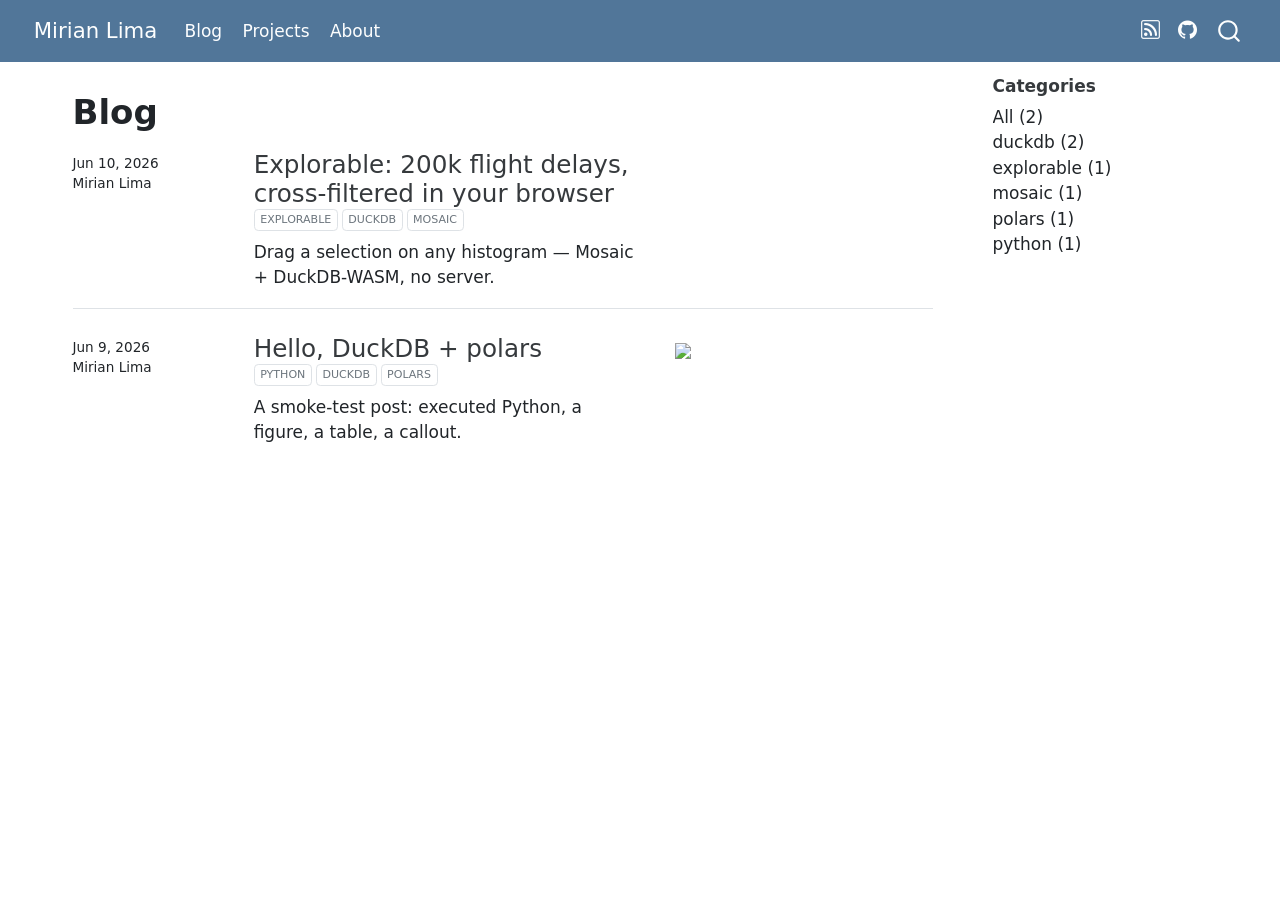
